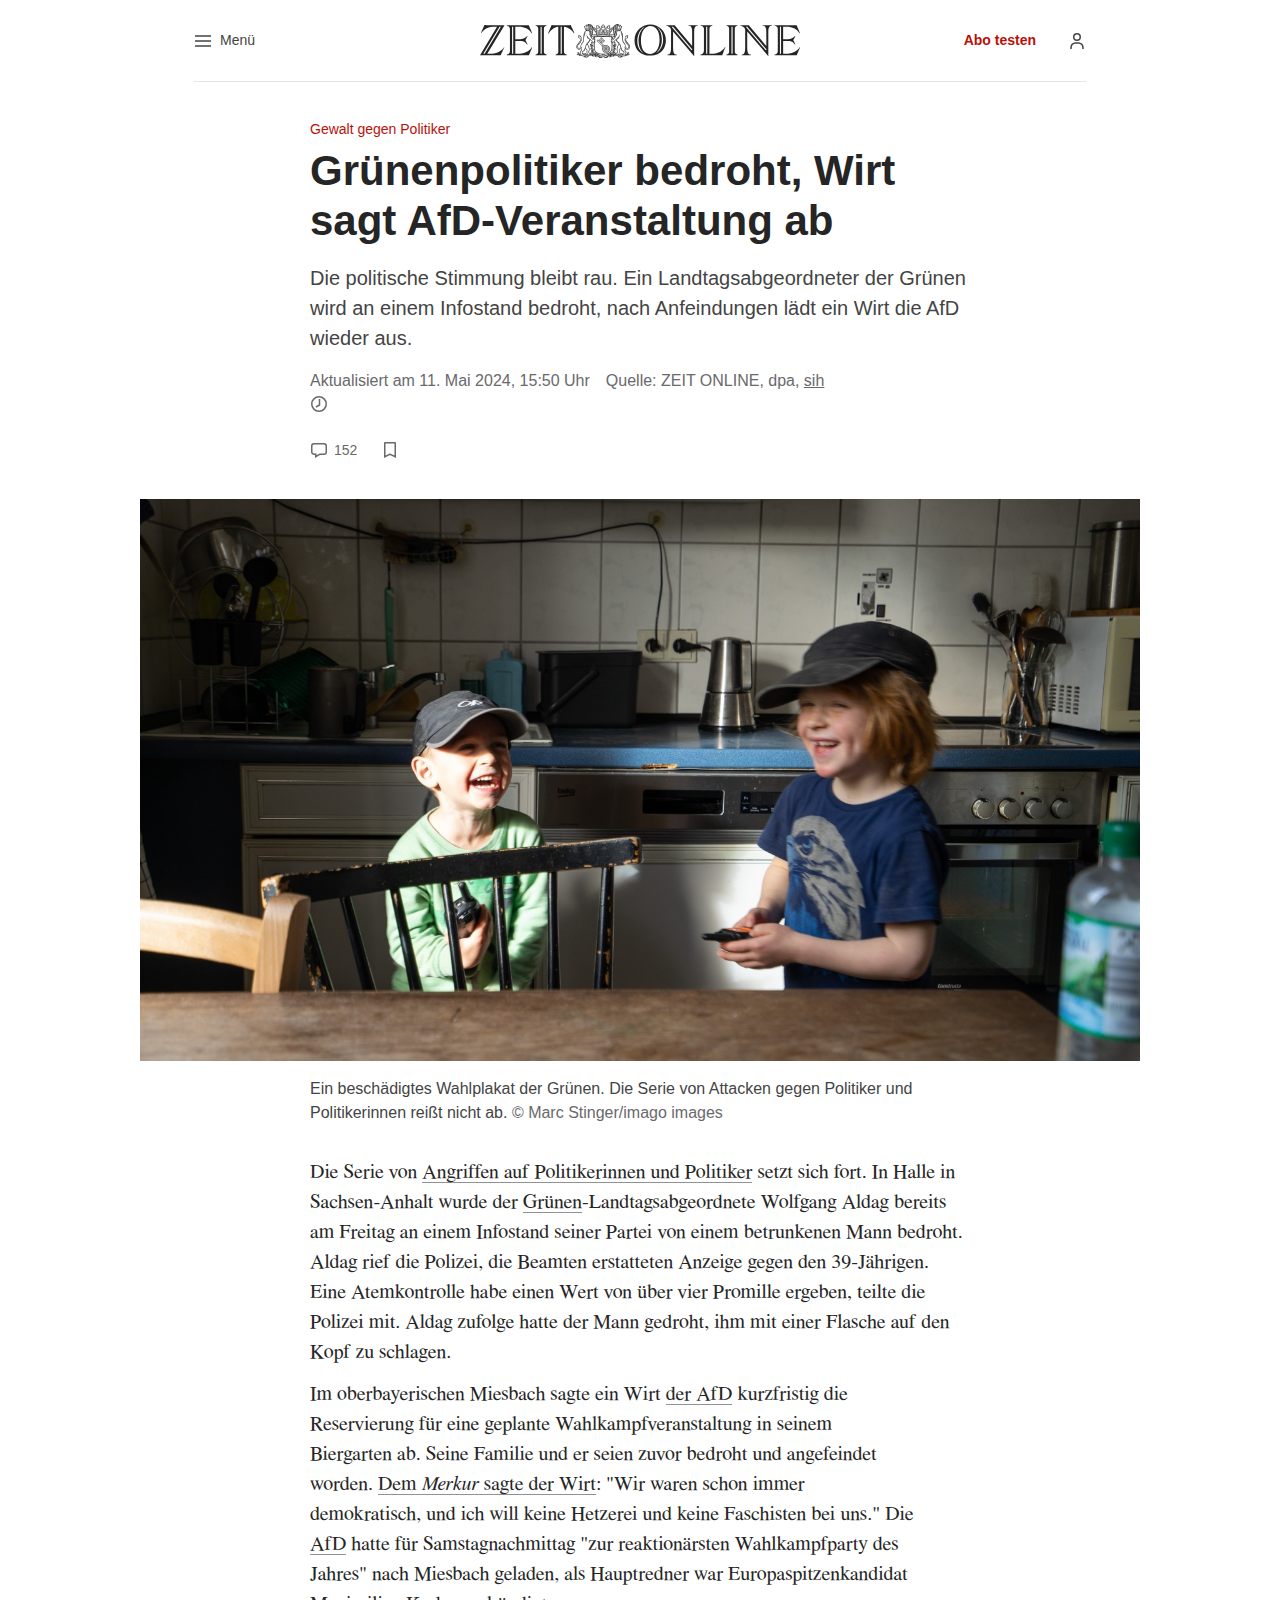
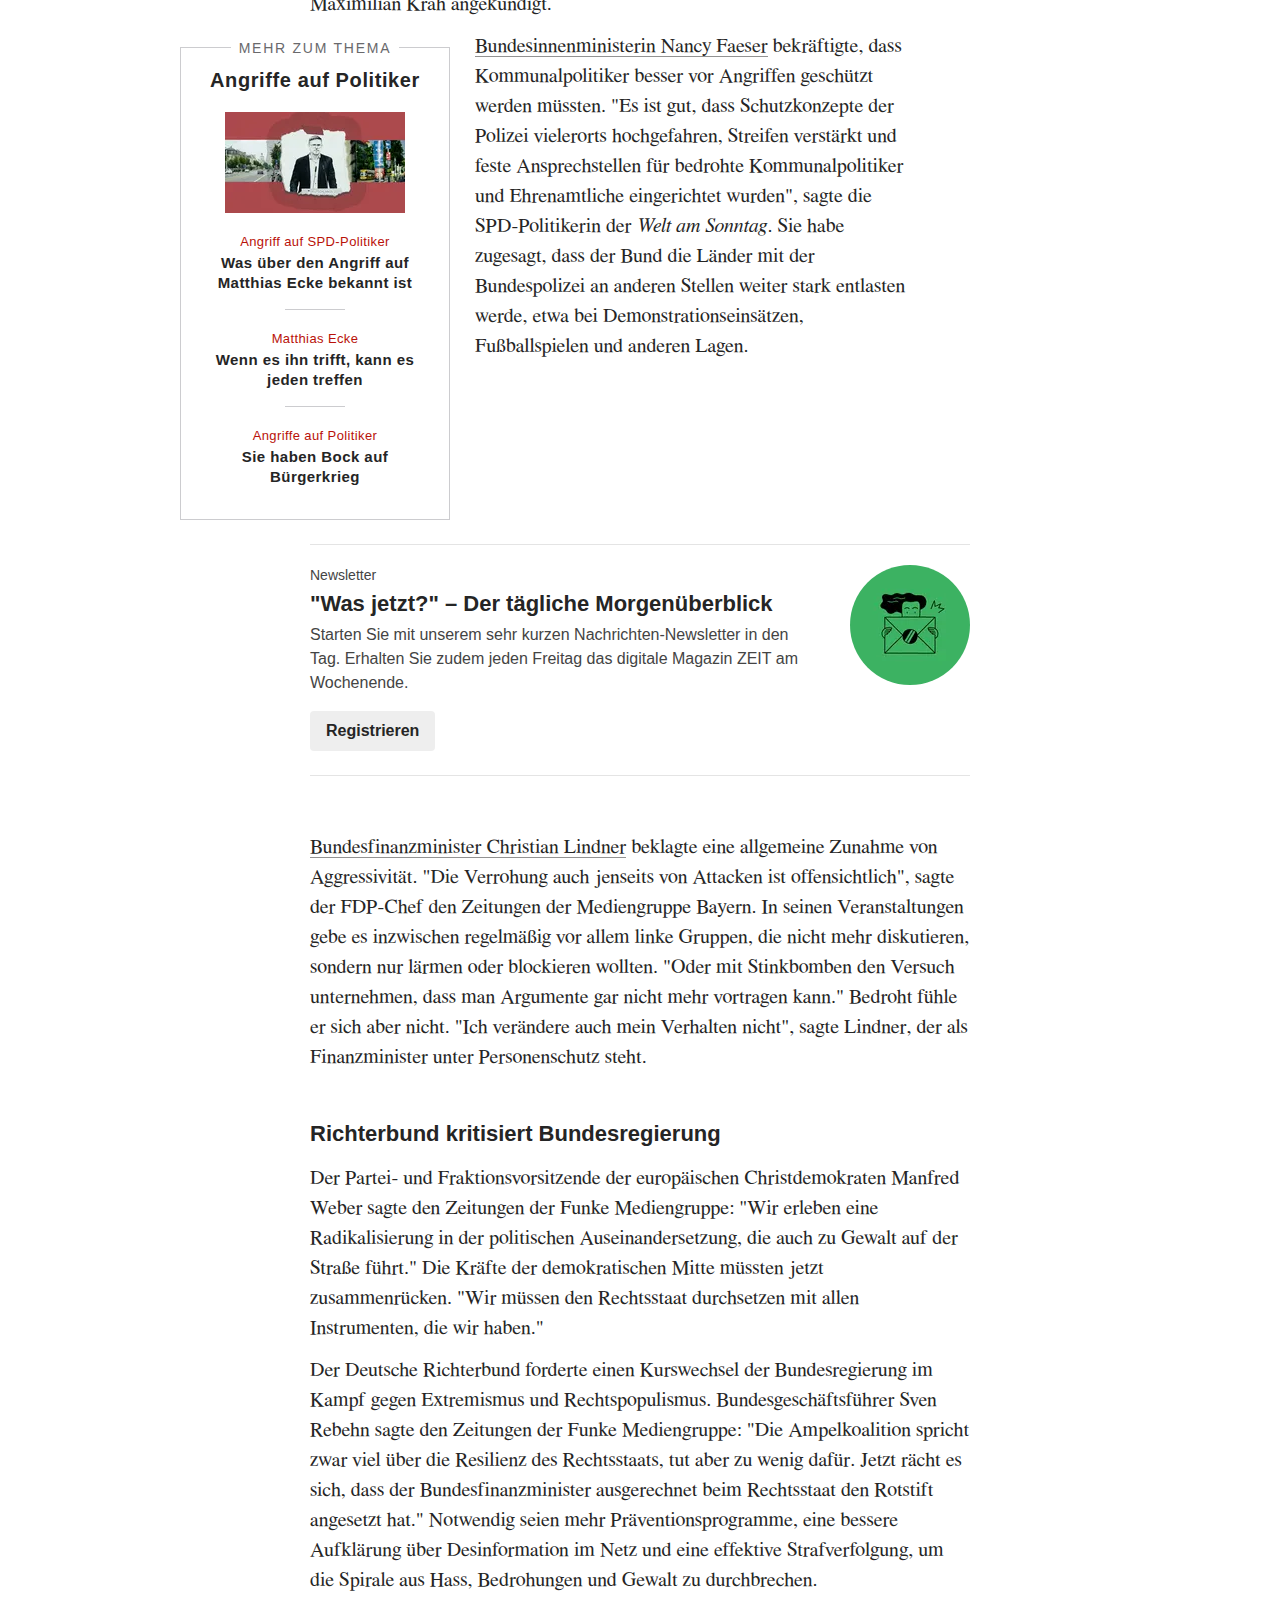
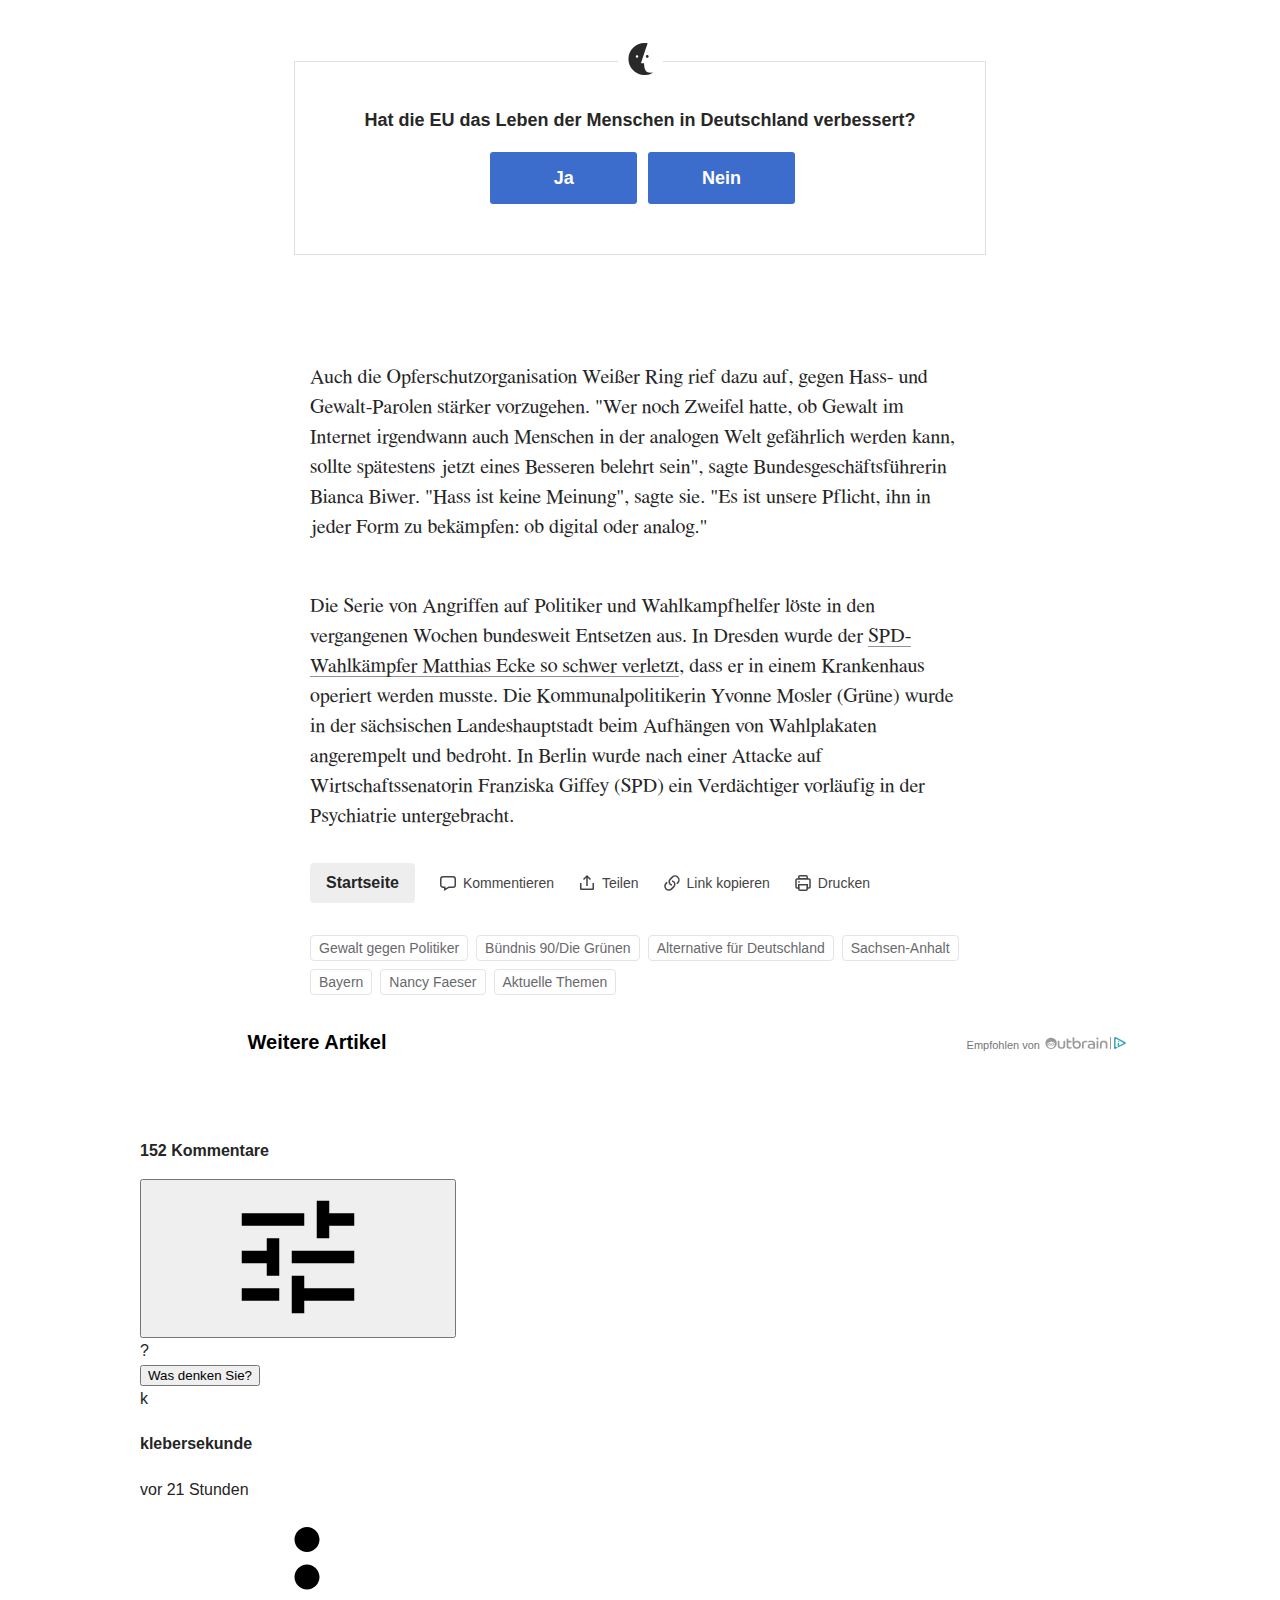
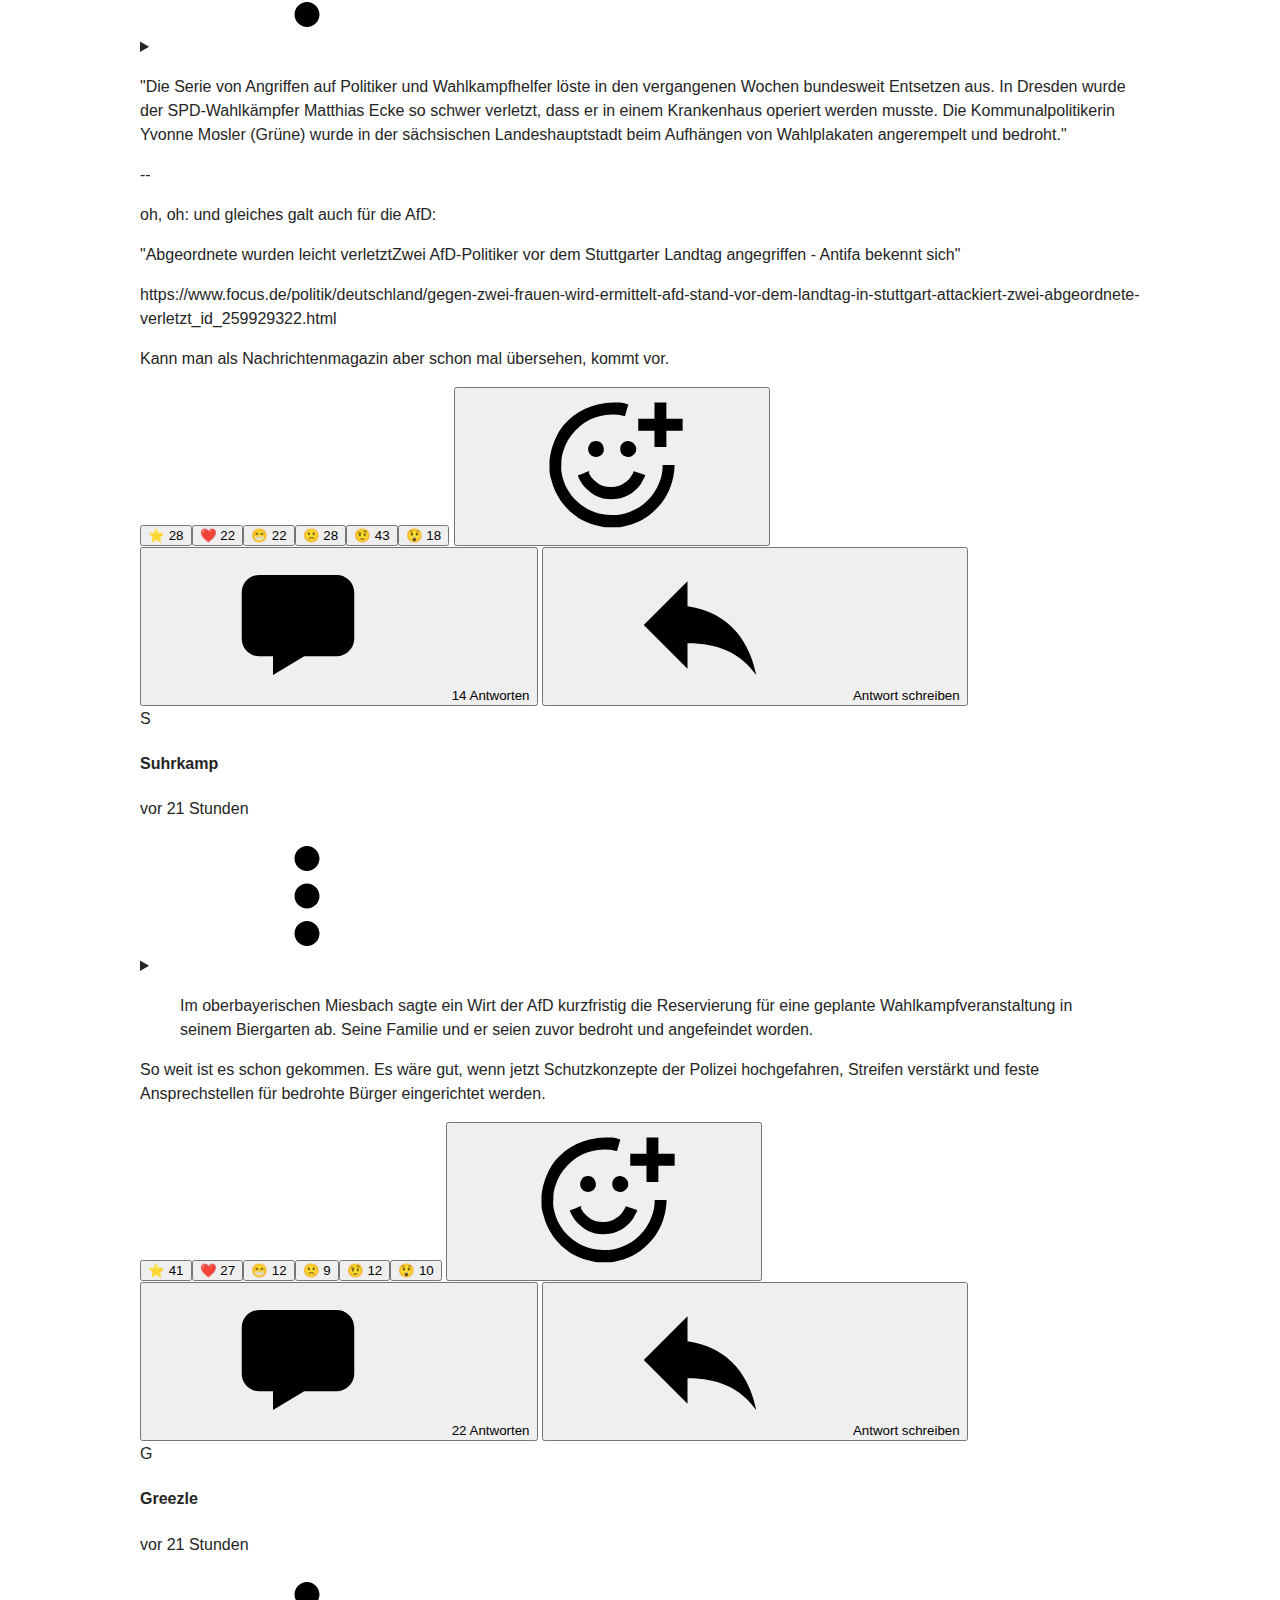
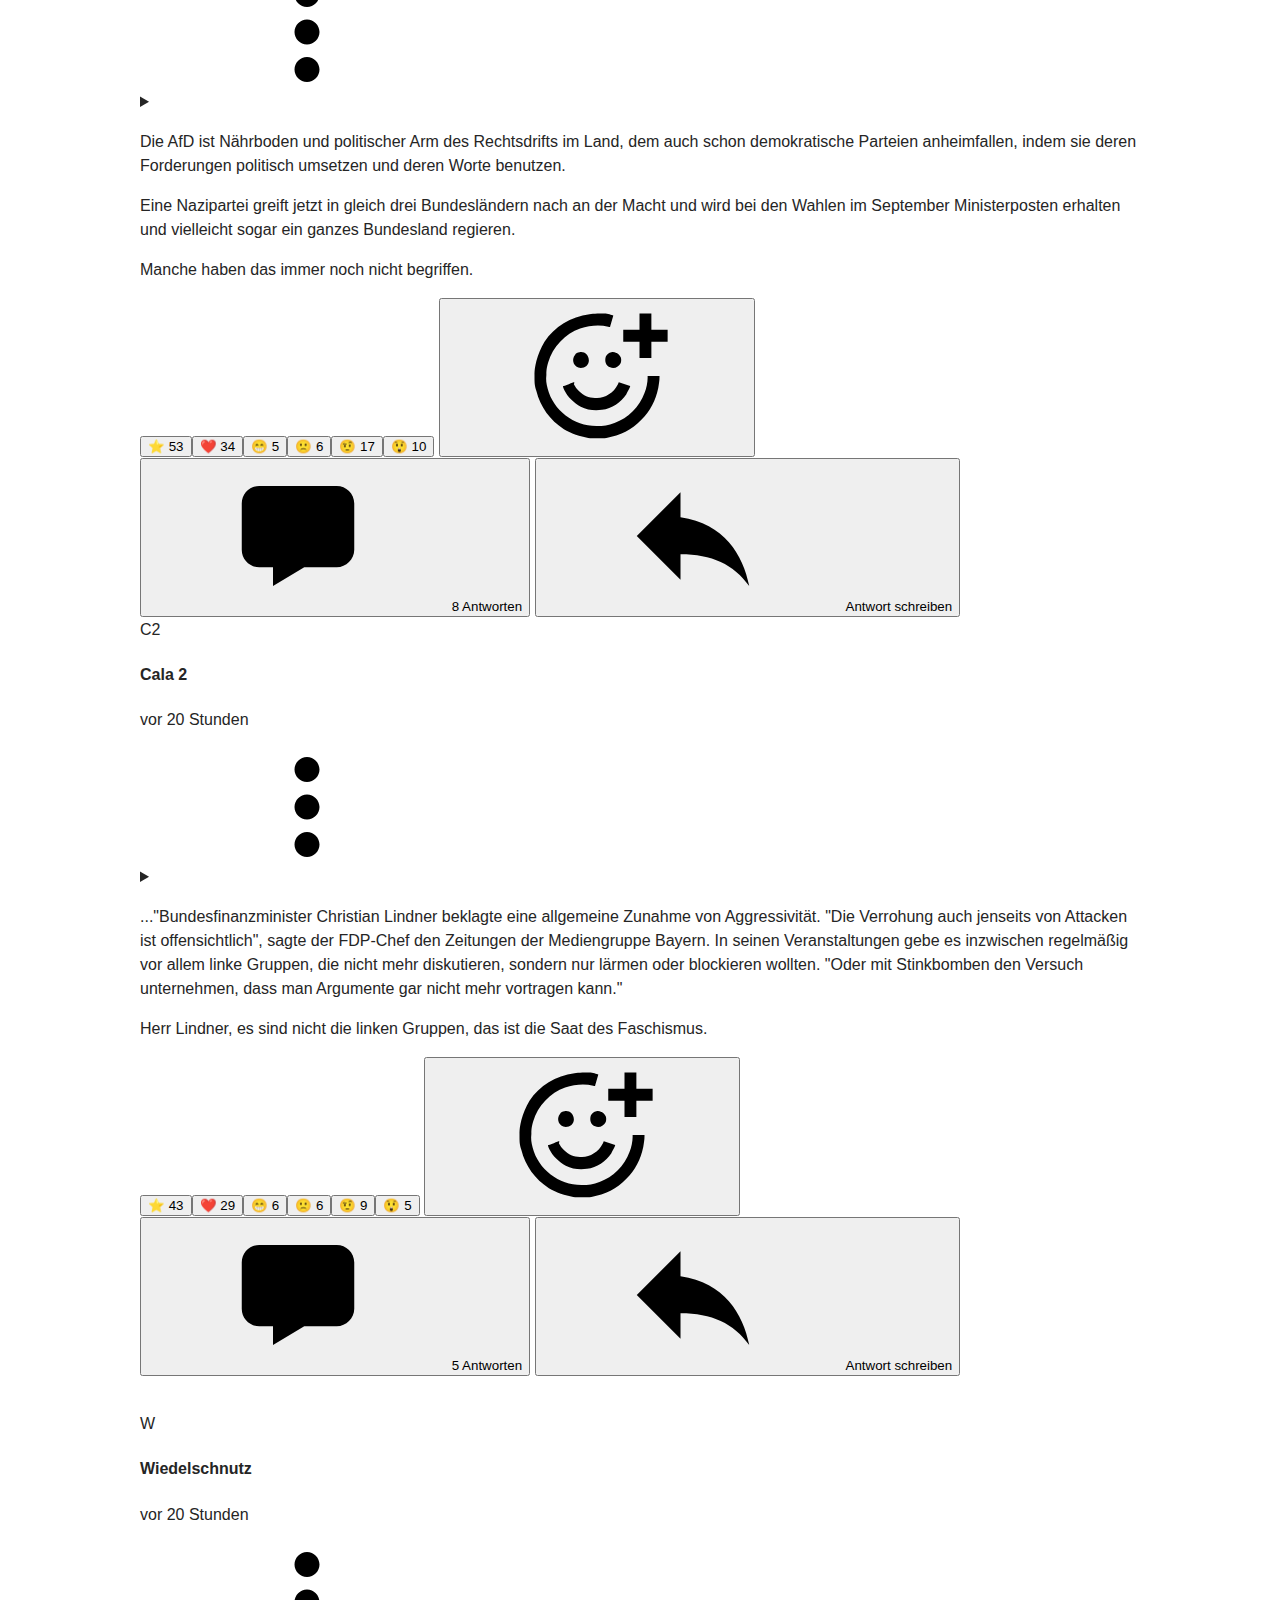
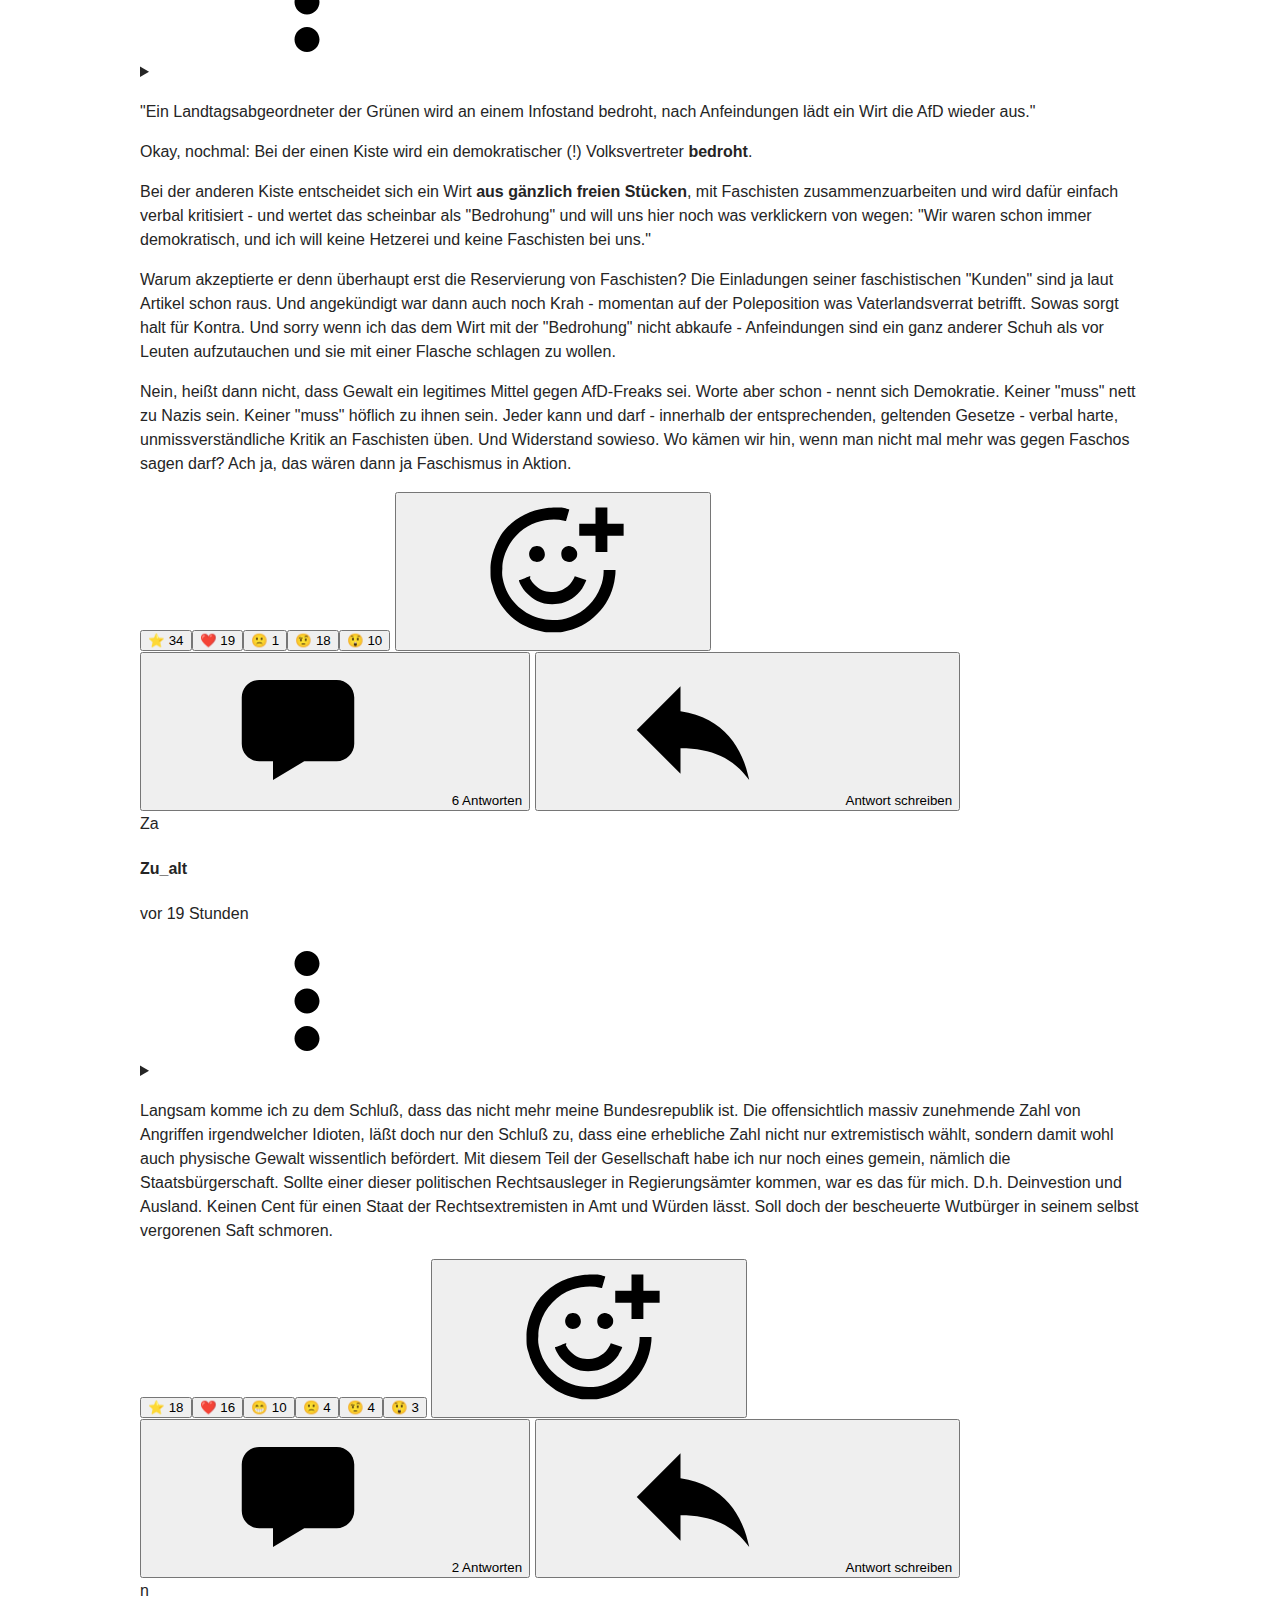
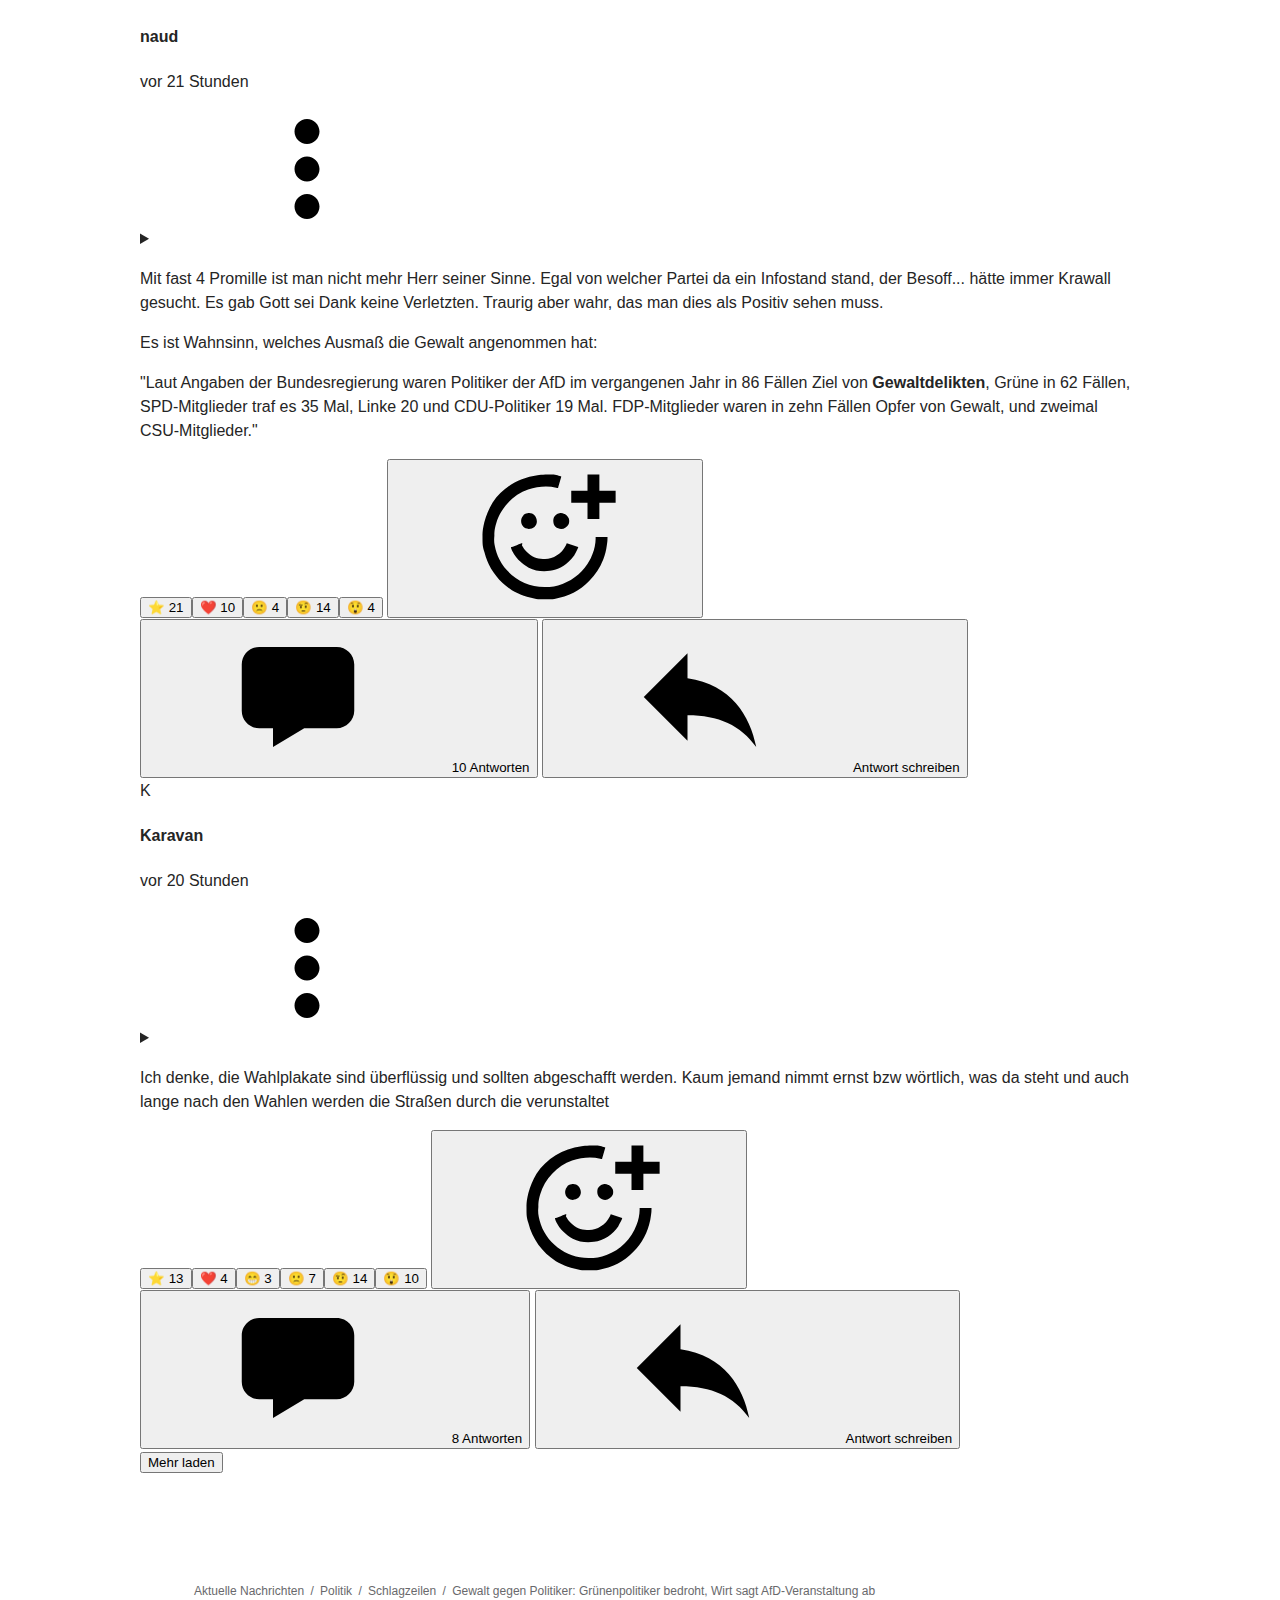
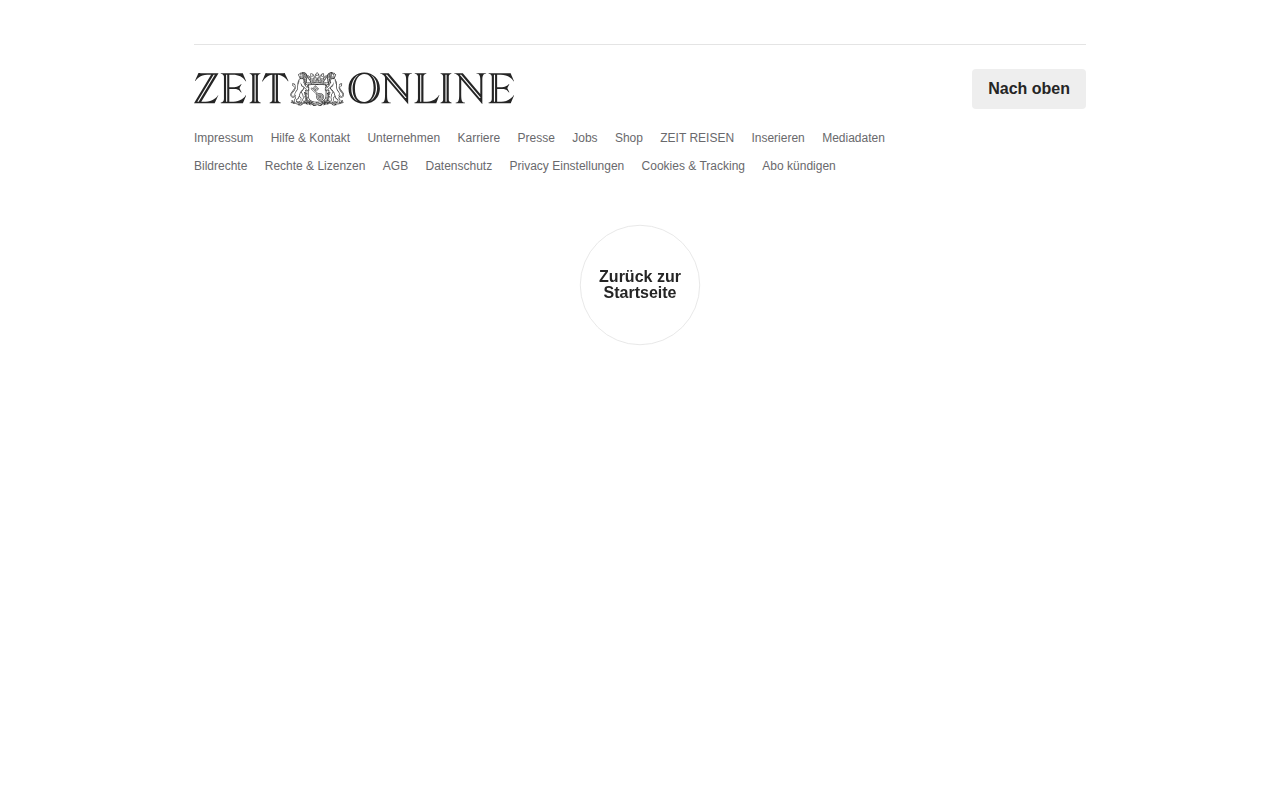
==== index.html @ f253220e "adjust to index.html" ====
<!DOCTYPE html>
<!-- saved from url=(0091)https://www.zeit.de/politik/deutschland/2024-05/angriffe-politiker-gewalt-gruene-afd-schutz -->
<html lang="de" class="js no-touchevents scroll-snap" data-rebrush-23="" style="scroll-padding-top: 82px;"><head><meta http-equiv="Content-Type" content="text/html; charset=UTF-8"><script async="">window._emq_iqd='e0';</script><script async="">window.ada_publisher = "ada_publisher=IQD";</script><script async="">_EQPService.Cookie.setCookie('adp_segs', 'e0', 3);</script><script async="">_EQPService.Cookie.setCookie('emqsegs', 'e0', 3);</script><script src="./Gewalt gegen Politiker_ Grünenpolitiker bedroht, Wirt sagt AfD-Veranstaltung ab _ ZEIT ONLINE_files/data" async="" id="emqProfiling"></script><script src="./Gewalt gegen Politiker_ Grünenpolitiker bedroht, Wirt sagt AfD-Veranstaltung ab _ ZEIT ONLINE_files/p.min.js" async=""></script><script type="text/javascript" src="./Gewalt gegen Politiker_ Grünenpolitiker bedroht, Wirt sagt AfD-Veranstaltung ab _ ZEIT ONLINE_files/launch-53121db21c0c.min.js"></script><script src="./Gewalt gegen Politiker_ Grünenpolitiker bedroht, Wirt sagt AfD-Veranstaltung ab _ ZEIT ONLINE_files/4b52a064-c2c4-4641-b26b-82846d4744d7" async="async"></script><script async="async" src="./Gewalt gegen Politiker_ Grünenpolitiker bedroht, Wirt sagt AfD-Veranstaltung ab _ ZEIT ONLINE_files/adsm.macro.zeit.de.js"></script>
    
    <meta name="viewport" content="width=device-width, initial-scale=1, shrink-to-fit=no, viewport-fit=cover" id="viewport-meta">
    <title>Gewalt gegen Politiker: Grünenpolitiker bedroht, Wirt sagt AfD-Veranstaltung ab | ZEIT ONLINE</title>    
        <script type="text/javascript" async="" src="./Gewalt gegen Politiker_ Grünenpolitiker bedroht, Wirt sagt AfD-Veranstaltung ab _ ZEIT ONLINE_files/cx.js"></script><script async="" type="text/javascript" src="./Gewalt gegen Politiker_ Grünenpolitiker bedroht, Wirt sagt AfD-Veranstaltung ab _ ZEIT ONLINE_files/cx.cce.js"></script><script type="text/javascript" async="" src="./Gewalt gegen Politiker_ Grünenpolitiker bedroht, Wirt sagt AfD-Veranstaltung ab _ ZEIT ONLINE_files/tinypass.min.js"></script><script src="./Gewalt gegen Politiker_ Grünenpolitiker bedroht, Wirt sagt AfD-Veranstaltung ab _ ZEIT ONLINE_files/load" async=""></script><script src="./Gewalt gegen Politiker_ Grünenpolitiker bedroht, Wirt sagt AfD-Veranstaltung ab _ ZEIT ONLINE_files/outbrain.js" async=""></script><script src="./Gewalt gegen Politiker_ Grünenpolitiker bedroht, Wirt sagt AfD-Veranstaltung ab _ ZEIT ONLINE_files/6156f4770662411b5d525213.js" async=""></script><script src="./Gewalt gegen Politiker_ Grünenpolitiker bedroht, Wirt sagt AfD-Veranstaltung ab _ ZEIT ONLINE_files/bundle.js" async=""></script><script src="./Gewalt gegen Politiker_ Grünenpolitiker bedroht, Wirt sagt AfD-Veranstaltung ab _ ZEIT ONLINE_files/stub.js" async=""></script><script src="./Gewalt gegen Politiker_ Grünenpolitiker bedroht, Wirt sagt AfD-Veranstaltung ab _ ZEIT ONLINE_files/wrapperMessagingWithoutDetection.js" async=""></script><script async="" src="./Gewalt gegen Politiker_ Grünenpolitiker bedroht, Wirt sagt AfD-Veranstaltung ab _ ZEIT ONLINE_files/gtm.js"></script><script>if ( 'performance' in window ) { window.performance.mark('head-start'); }</script>
    
    <link rel="dns-prefetch" href="https://img.zeit.de/">
    <link rel="dns-prefetch" href="https://static.zeit.de/">
    <link rel="dns-prefetch" href="https://de.ioam.de/">
    <link rel="dns-prefetch" href="https://www.googletagmanager.com/">
    <link rel="dns-prefetch" href="https://experience-eu.piano.io/">
    <link rel="preconnect" href="https://img.zeit.de/">
    <link rel="preconnect" href="https://static.zeit.de/">
    <link rel="preconnect" href="https://audev.zeit.de/">
    <link rel="preconnect" href="https://experience-eu.piano.io/">
    
    <link rel="preload" media="(max-width: 360px)" as="image" imagesrcset="https://img.zeit.de/politik/deutschland/2024-05/die-gruenen-landtagsabgeordneter-wolfgang-aldag-halle-infostand-angriff-bild/wide__360x202__mobile, https://img.zeit.de/politik/deutschland/2024-05/die-gruenen-landtagsabgeordneter-wolfgang-aldag-halle-infostand-angriff-bild/wide__360x202__mobile__scale_2 2x">
<link rel="preload" media="(max-width: 393px)" as="image" imagesrcset="https://img.zeit.de/politik/deutschland/2024-05/die-gruenen-landtagsabgeordneter-wolfgang-aldag-halle-infostand-angriff-bild/wide__393x221__mobile, https://img.zeit.de/politik/deutschland/2024-05/die-gruenen-landtagsabgeordneter-wolfgang-aldag-halle-infostand-angriff-bild/wide__393x221__mobile__scale_2 2x">
<link rel="preload" media="(max-width: 420px)" as="image" imagesrcset="https://img.zeit.de/politik/deutschland/2024-05/die-gruenen-landtagsabgeordneter-wolfgang-aldag-halle-infostand-angriff-bild/wide__420x236__mobile, https://img.zeit.de/politik/deutschland/2024-05/die-gruenen-landtagsabgeordneter-wolfgang-aldag-halle-infostand-angriff-bild/wide__420x236__mobile__scale_2 2x">
<link rel="preload" media="(max-width: 480px)" as="image" imagesrcset="https://img.zeit.de/politik/deutschland/2024-05/die-gruenen-landtagsabgeordneter-wolfgang-aldag-halle-infostand-angriff-bild/wide__480x270__mobile, https://img.zeit.de/politik/deutschland/2024-05/die-gruenen-landtagsabgeordneter-wolfgang-aldag-halle-infostand-angriff-bild/wide__480x270__mobile__scale_2 2x">
<link rel="preload" media="(max-width: 660px)" as="image" imagesrcset="https://img.zeit.de/politik/deutschland/2024-05/die-gruenen-landtagsabgeordneter-wolfgang-aldag-halle-infostand-angriff-bild/wide__660x371__mobile, https://img.zeit.de/politik/deutschland/2024-05/die-gruenen-landtagsabgeordneter-wolfgang-aldag-halle-infostand-angriff-bild/wide__660x371__mobile__scale_2 2x">
<link rel="preload" media="(max-width: 767px)" as="image" imagesrcset="https://img.zeit.de/politik/deutschland/2024-05/die-gruenen-landtagsabgeordneter-wolfgang-aldag-halle-infostand-angriff-bild/wide__767x431__mobile, https://img.zeit.de/politik/deutschland/2024-05/die-gruenen-landtagsabgeordneter-wolfgang-aldag-halle-infostand-angriff-bild/wide__767x431__mobile__scale_2 2x">
<link rel="preload" media="(max-width: 820px)" as="image" imagesrcset="https://img.zeit.de/politik/deutschland/2024-05/die-gruenen-landtagsabgeordneter-wolfgang-aldag-halle-infostand-angriff-bild/wide__820x461__desktop, https://img.zeit.de/politik/deutschland/2024-05/die-gruenen-landtagsabgeordneter-wolfgang-aldag-halle-infostand-angriff-bild/wide__820x461__desktop__scale_2 2x">
<link rel="preload" media="(max-width: 900px)" as="image" imagesrcset="https://img.zeit.de/politik/deutschland/2024-05/die-gruenen-landtagsabgeordneter-wolfgang-aldag-halle-infostand-angriff-bild/wide__900x506__desktop, https://img.zeit.de/politik/deutschland/2024-05/die-gruenen-landtagsabgeordneter-wolfgang-aldag-halle-infostand-angriff-bild/wide__900x506__desktop__scale_2 2x">
<link rel="preload" media="(min-width: 900px)" as="image" imagesrcset="https://img.zeit.de/politik/deutschland/2024-05/die-gruenen-landtagsabgeordneter-wolfgang-aldag-halle-infostand-angriff-bild/wide__1000x562__desktop, https://img.zeit.de/politik/deutschland/2024-05/die-gruenen-landtagsabgeordneter-wolfgang-aldag-halle-infostand-angriff-bild/wide__1000x562__desktop__scale_2 2x">

    <link rel="preload" href="./Gewalt gegen Politiker_ Grünenpolitiker bedroht, Wirt sagt AfD-Veranstaltung ab _ ZEIT ONLINE_files/load" as="script">
        <link rel="modulepreload" href="https://www.zeit.de/+/wally/gate.js">
        <link rel="preload" href="https://static.zeit.de/p/zeit.web/fonts/tabletgothic/TabletGothic-Regular-2024.woff2" as="font" type="font/woff2" crossorigin="">
    <link rel="preload" href="https://static.zeit.de/p/zeit.web/fonts/tabletgothic/TabletGothic-Bold-2024.woff2" as="font" type="font/woff2" crossorigin="">
    <link rel="preload" href="https://static.zeit.de/p/zeit.web/fonts/franziska/FranziskaWebPro.woff" as="font" type="font/woff" crossorigin="">
    <link rel="stylesheet" href="./Gewalt gegen Politiker_ Grünenpolitiker bedroht, Wirt sagt AfD-Veranstaltung ab _ ZEIT ONLINE_files/normalize.b9eab7af6a39b9cf8a6d40fdc727387a.css">
    <link rel="stylesheet" href="./Gewalt gegen Politiker_ Grünenpolitiker bedroht, Wirt sagt AfD-Veranstaltung ab _ ZEIT ONLINE_files/base.f1a6c5586b169c949e0fe759fe04c4c3.css">
    <link rel="stylesheet" href="./Gewalt gegen Politiker_ Grünenpolitiker bedroht, Wirt sagt AfD-Veranstaltung ab _ ZEIT ONLINE_files/navigation.e3e55f17f9d320fe0b9c9cfce8e0c37f.css">
    <link rel="stylesheet" href="./Gewalt gegen Politiker_ Grünenpolitiker bedroht, Wirt sagt AfD-Veranstaltung ab _ ZEIT ONLINE_files/footer.8f5fad2486637d7f3c53e9dfe5b33fc4.css" media="all" onload="this.media=&#39;all&#39;">
    <noscript><link rel="stylesheet" href="https://static.zeit.de/p/zeit.web/css/web.core/standalone/footer.8f5fad2486637d7f3c53e9dfe5b33fc4.css"></noscript>
    <link rel="stylesheet" href="./Gewalt gegen Politiker_ Grünenpolitiker bedroht, Wirt sagt AfD-Veranstaltung ab _ ZEIT ONLINE_files/breadcrumbs.fb96d8f2050b97507c59f41764281c6b.css" media="all" onload="this.media=&#39;all&#39;">
    <noscript><link rel="stylesheet" href="https://static.zeit.de/p/zeit.web/css/web.core/standalone/breadcrumbs.fb96d8f2050b97507c59f41764281c6b.css"></noscript><link rel="stylesheet" href="./Gewalt gegen Politiker_ Grünenpolitiker bedroht, Wirt sagt AfD-Veranstaltung ab _ ZEIT ONLINE_files/footerbar.css" media="all" onload="this.media=&#39;all&#39;">
    
    <link rel="stylesheet" href="./Gewalt gegen Politiker_ Grünenpolitiker bedroht, Wirt sagt AfD-Veranstaltung ab _ ZEIT ONLINE_files/content.3f05a8c59c9751783df2b11318d32f0a.css">
    <link rel="stylesheet" href="./Gewalt gegen Politiker_ Grünenpolitiker bedroht, Wirt sagt AfD-Veranstaltung ab _ ZEIT ONLINE_files/comments.css" media="all" onload="this.media=&#39;all&#39;">
    <link rel="stylesheet" href="./Gewalt gegen Politiker_ Grünenpolitiker bedroht, Wirt sagt AfD-Veranstaltung ab _ ZEIT ONLINE_files/gate.css" media="all" onload="this.media=&#39;all&#39;">
    
    <link rel="stylesheet" href="./Gewalt gegen Politiker_ Grünenpolitiker bedroht, Wirt sagt AfD-Veranstaltung ab _ ZEIT ONLINE_files/article.ef89e4971080b86b5342e9d159d2dd6a.css">
    <link rel="stylesheet" href="./Gewalt gegen Politiker_ Grünenpolitiker bedroht, Wirt sagt AfD-Veranstaltung ab _ ZEIT ONLINE_files/print.ae8e498f3ebe2e8fbcde60db9fbe9087.css" media="print">
        
    <script id="zonConfig" type="application/json">
        {
            "assetHost": "https://static.zeit.de/p/zeit.web",
            "publicPath": "https://static.zeit.de/p/zeit.web/js/",
            "jsconfHost": "https://static.zeit.de/static/js",
            "cookieFallbackDomain": "zeit.de",
            "profileURL": "https://profile.zeit.de",
            "videoPlayers": {
                "cp": {
                    "withAds": "65fa926a-0fe0-4031-8cbf-9db35cecf64a",
                    "withoutAds": "r1xb937iwZ"
                },
                "article": {
                    "withAds": "c09a3b98-8829-47a5-b93b-c3cca8a4b5e9",
                    "withoutAds": "NykzeyfYg"
                }
            },
            "actualHost": "https://www.zeit.de",
            "toggles": {
                "rebrush_2023": true,
                "abtesting": true,
                "abtesting_progressbar": false,
                "adblocker_user_analytics": true,
                "autoplay_carousel_detects_swipes": true,
                "autoplay_headed_zwe_area": true,
                "block_embeds": true,
                "bookmark_list": true,
                "bookmark_list_coachmark": false,
                "bookmark_list_use_zappi": true,
                "bookmark_maintenance": false,
                "brightcove_chapter_marks": true,
                "comments_feedback_banner": false,
                "comments_ads_use_postmessage": true,
                "https": false,
                "navigation_sticky": true,
                "navigation_sticky_mobile": true,
                "rebrush_gallery_slider": false,
                "recipe_autocomplete": true,
                "speedcurve_measure_images_time": true,
                "visibility_tracking": true,
                "youtube_embed_on_cp_behind_facade": true,
                "zwe_hijack_images_swiping": true,
                "comments_per_user": true
                },
            "settings": {
                "autoplay_carousel_item_duration": "",
                "autoplay_carousel_animation_duration": "",
                "bookmark_fetch_api_url": "",
                "bookmark_coachmark_viewlimit": 3,
                "consent_cookie_name": "zonconsent",
                "consent_cookie_expire_days": 90,
                "everIdCookieName": "",
                "consent_fallbackcookie_expire_days": 7.0,
                "footerbar_audio_abo": "footer_bar_interstitial_USA",
                "footerbar_audio_registration": "footer_bar_interstitial_USA",
                "hp_overlay_active": false,
                "hp_overlay_interval": 79,
                "newsletter_signup_url": "https://newsletter.zeit.de/",
                "registration_newsletter_id": "was-jetzt",
                "sourcepoint_authId_expire_days": "30",
                "sourcepoint_authId_version": "001",
                "sourcepoint_max_timeout": 5000,
                "sourcepoint_nocookies_message": "Um zeit.de nutzen zu k\u00f6nnen, m\u00fcssen Cookies in Ihrem Browser aktiviert sein.",
                "sourcepoint_privacy_manager_id": "888566",
                "sourcepoint_pur_privacy_manager_id": "888564",
                "sourcepoint_purpose_social_embed": "650061cbc47a59059cc4387c",
                "sso_cookie": "zeit_sso_201501",
                "sso_session_cookie": "zeit_sso_session_201501",
                "tickaroo_liveblog_limit": 15,
                "zwe_scrolljacking_intersection_threshold": 0.9,
                "zwe_scrolljacking_delay": 1000,
                "zwe_swipejacking_distance_threshold": 40,
                "sso_url": "https://meine.zeit.de"
                },
            "view": {
                "advertising_enabled": true,
                "banner_channel": "politik/deutschland/article",
                "genre": "nachricht",
                "is_pure_page": false,
                "product_id": "ZEDE",
                "ressort": "politik",
                "sub_ressort": "deutschland",
                "type": "article"
                },
            "isFramebuilder": false,
            "tabletMinWidth": 768,
            "desktopMinWidth": 1000,
            "sideAdMinWidth": 998,
            "noliquidMaxWidth": 1024
        }
    </script>
    
    <script>
        (function() {
            var cache = null;
            function getConfig() {
                if (cache === null){
                    cache = JSON.parse(document.getElementById('zonConfig').textContent);
                }
                return cache;
            }
    
            window.Zeit = {
                assetHost: getConfig().assetHost,
                publicPath: getConfig().publicPath,
                jsconfHost: getConfig().jsconfHost,
                cookieFallbackDomain: getConfig().cookieFallbackDomain,
                profileURL: getConfig().profileURL,
                videoPlayers: getConfig().videoPlayers,
                actualHost: getConfig().actualHost,
                isFramebuilder: getConfig().isFramebuilder,
                tabletMinWidth: getConfig().tabletMinWidth,
                desktopMinWidth: getConfig().desktopMinWidth,
                sideAdMinWidth: getConfig().sideAdMinWidth,
                noliquidMaxWidth: getConfig().noliquidMaxWidth,
                callMeLater: [],
                readyWhenYouAre: function( callback ) {
                    return function() {
                        Zeit.callMeLater.push([ callback, arguments ]);
                    };
                },
                device: {
                    hasSlowConnection: (function() {
                        if ( 'connection' in navigator ) {
                            if ( navigator.connection.type == 'cellular' ) {
                                return true;
                            }
    
                            if ( parseInt( navigator.connection.effectiveType, 10 ) < 4 ) {
                                return true;
                            }
                        }
    
                        return false;
                    })(),
                    hasDataSaverEnabled: (function () {
                        if ('connection' in navigator) {
                            return navigator.connection.saveData;
                        }
                        return false;
                    })()
                },
                isWrapped: false,
                isMobileApp: false,
                wrapped: (function() {
                    var matches = /\bZONApp(\S+)/.exec(navigator.userAgent),
                        v = {},
                        c = 'ios',
                        ivw = 'appzeion';
    
                    if ( matches ) {
                        var parts = matches[0].split('/');
                        var versions = parts.pop().split('.');
                        var platform = parts.pop();
                        v = {
                            major: versions.shift(),
                            minor: versions.shift(),
                            patch: versions.shift()
                        }
    
                        if ( platform === 'Huawei' ) {
                            c = 'android_huawei';
                            ivw = 'aadzeion_huawei';
                        } else if ( platform === 'Android' ) {
                            c = 'android';
                            ivw = 'aadzeion';
                        }
                    }
    
                    return {
                        version: v,
                        client: c,
                        ivwclient: ivw
                    };
                })(),
                getClientWidth: function() {
                    return Math.max( document.documentElement.clientWidth || 0, window.innerWidth || 0 );
                },
                isMobileView: function() {
                    if ('matchMedia' in window) {
                        var mq = '(min-width: ' + this.tabletMinWidth + 'px)';
                        return !window.matchMedia(mq).matches;
                    }
    
                    return this.getClientWidth() < this.tabletMinWidth;
                },
                showMobileAds: function() {
                    return this.isMobileApp || this.isMobileView()
                },
                getSiteParam: function() {
                    if ( this.isMobileApp ) {
                        return 'mobile.app.' + this.wrapped.client;
                    } else if ( this.isMobileView() ) {
                        return 'mobile.site';
                    }
                    return 'desktop.site';
                },
                dispatchEvent: function ( name, element, data ) {
                    element = typeof element !== 'undefined' && element !== null ? element : document.body;
                    data = data || null;
                    if ( typeof window.CustomEvent === 'function' ) {
                        var event = new CustomEvent( name, { bubbles: true, cancelable: true, detail: data } );
                    } else {
                        var event = document.createEvent( 'CustomEvent' );
                        event.initCustomEvent( name, true, true, data );
                    }
                    element.dispatchEvent( event );
                },
                loadJS: function( src, callback, ordered, error_callback ) {
                    // inspired by loadJS from Filament Group
                    var target = document.querySelector( 'script' ),
                        script = document.createElement( 'script' );
    
                    script.src = src;
                    script.async = !ordered;
    
                    if ( typeof callback === 'function' ) {
                        script.onload = callback;
                    }
                    if ( typeof error_callback === 'function' ) {
                        script.onerror = error_callback;
                    }
    
                    target.parentNode.insertBefore( script, target );
                },
                viewport: {
                    meta: document.getElementById('viewport-meta'),
                    standard: document.getElementById('viewport-meta').getAttribute('content'),
                    portrait: 'width=1000',
                    set: function( key ) {
                        this.meta.setAttribute( 'content', this[ key ] );
                    }
                },
                breakpoint: {
                    get: function () {
                        try {
                            return window.getComputedStyle( document.body, ':before' ).getPropertyValue( 'content' ).replace( /\W/g, '' ) || 'desktop'; // replace " and ' at last
                        } catch( e ) {
                            return 'desktop';
                        }
                    },
                    getTrackingBreakpoint: function() {
                        var point = this.get();
                        return point === 'desktop' ? 'stationaer' : point;
                    }
                },
                queue: [],
                require: function() {
                    this.queue.push( arguments );
                },
                setFontSize: function( size, updateStorage ) {
                    size = parseInt( size, 10 );
                    try {
                        if ( size >= 50 && size <= 200 && window.localStorage ) {
                            document.documentElement.style.fontSize = size + '%';
                            if ( size === 100 ) {
                                window.localStorage.removeItem( 'fontsize' );
                            } else if ( updateStorage !== false ) {
                                window.localStorage.setItem( 'fontsize', size );
                            }
                            return size;
                        }
                    } catch ( e ) {}
                },
                getFontSize: function() {
                    try {
                        if ( window.localStorage ) {
                            var size = window.localStorage.getItem( 'fontsize' );
                            if ( size >= 50 && size !== 100 && size <= 200 ) {
                                return size;
                            }
                        }
                    } catch ( e ) {}
                },
                cookieCreate: function( name, value, days, domain, secure, samesite ) {
                    var expires = '',
                        cookietext = '';
    
                    domain = domain ? domain : this.cookieFallbackDomain;
    
                    if ( days ) {
                        var date = new Date();
                        date.setTime( date.getTime() + ( days * 24 * 60 * 60 * 1000 ) );
                        expires = '; expires=' + date.toUTCString();
                    }
    
                    cookietext = name + '=' + value + expires + '; path=/; domain=' + domain;
    
                    if (typeof samesite === 'string') {
                        cookietext += ';samesite=' + samesite;
                    }
    
                    if ( secure ) {
                        cookietext += ';secure';
                    }
    
                    document.cookie = cookietext;
                },
                cookieRead: function( name ) {
                    return ( document.cookie.match( '(?:^|;) ?' + name + '\\s*=\\s*([^;]*)' ) || 0 )[ 1 ];
                },
                localStorageIsSupported: function()
                    {try{return localStorage.setItem("zontest","zontest"),localStorage.removeItem("test"),!0}catch(t){return!1}
                },
                abtest: { webtrekkId: [] },
                simpleHash: function (s) {
                    if (!Math.imul) return 0;
                    for ( var i = 0, h = 0xdeadbeef; i < s.length; i++ ) {
                        h = Math.imul( h ^ s.charCodeAt(i), 2654435761);
                    }
                    return ( h ^ h >>> 16 ) >>> 0;
                },
                calculateVariantFromId: function( choices, salt ) {
                    var stableUserId = this.user.ssoid || this.cookieRead( 'creid' ) || window.navigator.userAgent;
                    var hashString = salt + stableUserId;
                    var index = this.simpleHash( hashString ) % ( choices.length );
                    return choices[ index ];
                },
                user: {}
            };
    
            function getUser() {
                return {"adFree":false,"hasAbo":false,"ssoid":null,"state":null};
            }
    
            window.Zeit.user = getUser() || {};
    
            window.Zeit.user.paywall = null;
            if ( window.Zeit.user && window.Zeit.user.state ) {
                if ( window.Zeit.user.hasAbo ) {
                    window.Zeit.user.iqd_usergroup = 'iqdpremium';
                } else if ( window.Zeit.user.ssoid ) {
                    window.Zeit.user.iqd_usergroup = 'iqdpremium_registered';
                }
            }
            window.Zeit.view = getConfig().view;
            window.Zeit.view.get = function( key ) {
                return window.Zeit.view[key] || '';
            };
    
            window.Zeit.toggles = getConfig().toggles;
            window.Zeit.toggles.get = function( key ) {
                return window.Zeit.toggles[key] || false;
            }
    
            window.Zeit.settings = getConfig().settings;
            window.Zeit.settings.get = function( key, preset ) {
                return window.Zeit.settings[key] || preset;
            };
    
            window.Zeit.freebie = window.Zeit.cookieRead('freebie');
    
            if ( window.Zeit.freebie ) {
                document.documentElement.classList.add('freebie');
            }
    
            var storedFontSize = window.Zeit.getFontSize();
            if ( storedFontSize ) {
                window.Zeit.setFontSize( storedFontSize, false );
            }
        })();
    </script>
                <script>
        window.dataLayer = window.dataLayer || [];
    </script>

        <script>
            (function () {
                function getColorScheme() {
                    var storedScheme = window.localStorage && window.localStorage.getItem( 'color-scheme' );
                    if ( storedScheme === 'light' || storedScheme === 'dark' ) {
                        return storedScheme;
                    }
                    if ( window.matchMedia && window.matchMedia( '(prefers-color-scheme: dark)' ).matches ) {
                        return 'dark';
                    }
                    return 'light';
                }

                function format_gtm_date(dateString) {
                    try {
                        var date = new Date(dateString);
                        return date.toISOString().replace('Z', '+00:00');
                    } catch (e) {
                        return '';
                    }
                }

                window.dataLayer = window.dataLayer || [];

                var langs = window.navigator.languages || [window.navigator.language];
                langs = langs.concat(); // clone for use of shift()

                var data = {
                    domain: document.location.hostname,
                    language1: langs.shift() || '',
                    language2: langs.shift() || '',
                    page: {"page_category": "article", "ivw_code": "politik/deutschland/bild-text", "breakpoint": "stationaer", "push": "", "paywall": "open"},
                    content: {"id": "69f974b3-6ced-4aa1-a7bf-e3a0227b8830", "owner": "redaktion", "content_type": "article.article.nachricht", "ressort": "politik", "sub_ressort": "deutschland", "product_id": "zede", "cluster": "", "publishing_date": "2024-05-11T15:25:41+02:00", "last_updated": "2024-05-11T15:50:08+02:00", "authors": "simon hurtz", "pages": "1/1", "keywords": "politik;gewalt gegen politiker;gewalt gegen politiker;b\u00fcndnis 90/die gr\u00fcnen;alternative f\u00fcr deutschland;sachsen-anhalt;bayern;nancy faeser", "length": 6249, "access": "dynamic", "publisher_assets": "", "channels": "politik;deutschland"},
                    user: {
                        is_loggedin: 'nicht angemeldet',
                        iqd_usergroup: 'undefined',
                    },
                    advertising: {"banner_channel": "politik/deutschland/article", "enabled": "yes", "version": "desktop.site"},
                    };

                data.page.page_name = document.title;
                data.page.path = window.location.pathname;
                data.page.breakpoint = window.Zeit.breakpoint.getTrackingBreakpoint();
                data.user.color_scheme = getColorScheme();
                data.advertising.version = window.Zeit.getSiteParam();

                data.content.publishing_date = format_gtm_date(data.content.publishing_date);
                data.content.last_updated = format_gtm_date(data.content.last_updated);

                if ( window.Zeit.freebie ) {
                    data.page.freebie = window.Zeit.freebie;
                }

                if ( window.Zeit.user ) {
                    if ( window.Zeit.user.iqd_usergroup ) {
                        data.user.iqd_usergroup = window.Zeit.user.iqd_usergroup;
                    }
                    if ( window.Zeit.user.ssoid !== null ) {
                        data.user.id = window.Zeit.user.ssoid
                    }
                    if ( window.Zeit.user.state === 'active' ) {
                        data.user.is_loggedin = 'angemeldet';
                    }
                    if ( window.Zeit.user.adFree ) {
                        data.user.is_pur = 'true';
                        data.user.subscription_type = 'pur_abonnent';
                    }
                    if ( window.Zeit.user.hasAbo ) {
                        data.user.subscription_type = 'digital_abonnent';
                    }
                    if ( window.Zeit.user.hasAbo || window.Zeit.user.adFree ) {
                        data.user.has_subscription = 'true';
                    }
                }

                window.dataLayer.push(data);

            })();


                        
        </script>    
    <!-- Google Tag Manager -->
    <script>
    (function(w,d,s,l,i){
        w[l]=w[l]||[];w[l].push({'gtm.start':new Date().getTime(),event:'gtm.js'});
        var f=d.getElementsByTagName(s)[0],j=d.createElement(s),dl=l!='dataLayer'?'&l='+l:'';
        j.async=true;j.src='https://www.googletagmanager.com/gtm.js?id='+i+dl+'';
        f.parentNode.insertBefore(j,f);
    })(window,document,'script','dataLayer','GTM-MH96D5');
    </script>
    <!-- End Google Tag Manager -->

    
    <script>
    !function () { var e = function () { var e, t = "__tcfapiLocator", a = [], n = window; for (; n;) { try { if (n.frames[t]) { e = n; break } } catch (e) { } if (n === window.top) break; n = n.parent } e || (!function e() { var a = n.document, r = !!n.frames[t]; if (!r) if (a.body) { var i = a.createElement("iframe"); i.style.cssText = "display:none", i.name = t, a.body.appendChild(i) } else setTimeout(e, 5); return !r }(), n.__tcfapi = function () { for (var e, t = arguments.length, n = new Array(t), r = 0; r < t; r++)n[r] = arguments[r]; if (!n.length) return a; if ("setGdprApplies" === n[0]) n.length > 3 && 2 === parseInt(n[1], 10) && "boolean" == typeof n[3] && (e = n[3], "function" == typeof n[2] && n[2]("set", !0)); else if ("ping" === n[0]) { var i = { gdprApplies: e, cmpLoaded: !1, cmpStatus: "stub" }; "function" == typeof n[2] && n[2](i) } else a.push(n) }, n.addEventListener("message", (function (e) { var t = "string" == typeof e.data, a = {}; try { a = t ? JSON.parse(e.data) : e.data } catch (e) { } var n = a.__tcfapiCall; n && window.__tcfapi(n.command, n.version, (function (a, r) { var i = { __tcfapiReturn: { returnValue: a, success: r, callId: n.callId } }; t && (i = JSON.stringify(i)), e.source.postMessage(i, "*") }), n.parameter) }), !1)) }; "undefined" != typeof module ? module.exports = e : e() }();
</script>    <style>
        div[id^="sp_message_container"] {
            color-scheme: auto;
            padding: env(safe-area-inset-top) env(safe-area-inset-right) env(safe-area-inset-bottom) env(safe-area-inset-left);
        }
    </style>

    <script id="sourcepoint_scaffolding">

    var targetingParams = {
        debug: window.location.href.indexOf('debug-sourcepoint') > -1
    };
    if ( window.Zeit.abtest && window.Zeit.abtest.sourcepointTargetingParams) {
        window.Zeit.abtest.sourcepointTargetingParams.forEach(function(item){
            targetingParams[item.key] = item.value;
        });
    }
    if ( typeof window.Zeit === 'object' && typeof window.Zeit.user === 'object') {
        if ( window.Zeit.user.ssoid ) {
            targetingParams.login_status = 'true';
        }
        if ( window.Zeit.user.hasAbo ) {
            targetingParams.abo_status = 'true';
        }
        if ( window.Zeit.user.adFree ) {
            targetingParams.pur_status = 'true';
        } else {
            targetingParams.pur_status = 'false';
        }
    }


    
        if ( '__tcfapi' in window) {
            window.__tcfapi('addEventListener', 2, function( tcData, success ) {
                if (success && tcData.eventStatus === 'cmpuishown' ) {
                    window.dataLayer.push({
                        'event': 'consent_layer_view'
                    });
                }
            });
        }
    
    window._sp_ = {
        config: {
            targetingParams: targetingParams,
            accountId: 692,
            baseEndpoint: "https://consent-cdn.zeit.de",
            propertyHref: "http://www.zeit.de",
            propertyId: 3800,
            zonlog: function() {
                if ( location.hash.indexOf( 'debug-sourcepoint' ) > -1 ) {
                    console.debug.apply( console, arguments );
                }
            },
            events: {
                onMessageChoiceSelect: function (choice_id, choice_type_id) {
                    window._sp_.config.zonlog('onMessageChoiceSelect', choice_id, choice_type_id);
                },
                onPrivacyManagerAction: function (pmData) {
                    window._sp_.config.zonlog('onPrivacyManagerAction', pmData);
                                            window.dataLayer.push({
                            'event': 'consent_layer_useractioncomplete',
                            'purposeConsent': pmData.purposeConsent
                        });
                                    },
                onPMCancel: function (messageType) {
                                            window.dataLayer.push({
                            'event': 'consent_layer_cancel'
                        });
                                    },
                onConsentReady: function (consentUUID, euconsent) {
                    window._sp_.config.zonlog('onConsentReady', consentUUID, euconsent);
                    var consentPlausible = true;
                        if ( window.Zeit && window.Zeit.user.adFree !== true) {
                            window._sp_.config.zonlog('Check for missing consent');
                            window.__tcfapi('getCustomVendorConsents', 2, function(tcData, success) {
                                if ( success && typeof window.Zeit !== 'undefined') {
                                    var requiredPurposes = JSON.parse( "[    {\"_id\": \"650059afdbb0cd04b459edf7\", \"name\": \"Personalisierte Werbung mit seiten\u00fcbergreifender Profilbildung (Stack)\", \"slug\": \"store_information\"},    {\"_id\": \"650061cbc47a59059cc43872\", \"name\": \"Eigene personalisierte Verlagsangebote\", \"slug\": \"verlagsangebote\"},    {\"_id\": \"650061cbc47a59059cc43877\", \"name\": \"Eigene Produkt- und Vertriebsentwicklung\", \"slug\": \"produktentwicklung\"}  ]" );
                                    var pmid = window.Zeit.settings.get( 'sourcepoint_privacy_manager_id' );
                                    requiredPurposes.forEach(function(purpose) {
                                        if ( !tcData.consentedPurposes.find(function(p) { return p._id === purpose._id;}) ) {
                                            window._sp_.config.zonlog('Missing consent for purpose', purpose);
                                            consentPlausible = false;
                                        }
                                    });
                                    if ( !consentPlausible ) {
                                        window.__tcfapi('postRejectAll', 2, function (postRejectAllResponse, success) {
                                            if ( success ) {
                                                window._sp_.config.zonlog('postRejectAllResponse', postRejectAllResponse);
                                                window._sp_.loadPrivacyManagerModal( pmid );
                                            }
                                        });
                                    } else {
                                        window._sp_.config.zonlog('Consent plausible');
                                    }
                                }
                            });
                        }
                    if ( window.tp && window.tp.customVariables && window.tp.customVariables.pur_layer ) {
                            // reset pur_layer custom variable and reinit piano
                            window.tp.push(['setCustomVariable', 'pur_layer', false]);
                            window.tp.experience.execute();
                        }
                    window.dataLayer = window.dataLayer || [];
                        var consentData = {
                            has_consent: null,
                            purposes: []
                        };
                        window.__tcfapi('getCustomVendorConsents', 2, function(tcData, success) {
                            if ( success ) {
                                var purposes = JSON.parse( "[{\"_id\": \"650061cbc47a59059cc4387c\", \"name\": \"Drittanbieter-Inhalte aus sozialen Netzwerken in redaktionellen Inhalten\", \"slug\": \"social_embed\"},    {\"_id\": \"650059afdbb0cd04b459edf7\", \"name\": \"Personalisierte Werbung mit seiten\u00fcbergreifender Profilbildung (Stack)\", \"slug\": \"store_information\"},    {\"_id\": \"650061cbc47a59059cc43872\", \"name\": \"Eigene personalisierte Verlagsangebote\", \"slug\": \"verlagsangebote\"},    {\"_id\": \"650061cbc47a59059cc43877\", \"name\": \"Eigene Produkt- und Vertriebsentwicklung\", \"slug\": \"produktentwicklung\"},    {\"_id\": \"6527ef14a1d4e604f2ce1d44\", \"name\": \"Eigene personalisierte redaktionelle Inhaltsempfehlungen\", \"slug\": \"inhaltsempfehlungen\"}]" );
                                purposes.forEach(function(purpose) {
                                    if ( tcData.consentedPurposes.find(function(p) { return p._id === purpose._id;}) ) {
                                        purpose.consent = true;
                                        if ( purpose.slug === 'store_information') {
                                            consentData.has_consent = true;
                                        }
                                    } else {
                                        purpose.consent = false;
                                    }
                                    consentData.purposes.push(purpose);
                                });
                            }
                        });
                        window._sp_.config.zonlog('dataLayer => consentData', consentData);
                        window.dataLayer.push({
                            'event': 'cmp_init',
                            'consent': consentData
                        });

                    },
                onError: function ( message_type, errorCode ) {
                    window._sp_.config.zonlog('onError', message_type, errorCode);
                }
            }
        }
    };

        window.Zeit.clientIsBot = function() {
        var userAgent = window.navigator.userAgent.toLowerCase();
        var botlist = ['apis-google','mediapartners-google','adsbot-google','googlebot','feedfetcher-google','google-read-aloud','duplexweb-google','google favicon','google-amphtml','google-inspectiontool','googleother','applebot','duckduckbot','bingpreview','bingbot','msnbot','msnbot-media','yahoo! slurp','yandexbot','toutiaospider','qwant-news','qwant.com','qwantify','exabot','sogou','baiduspider','crowdtanglebot','queryly','facebot','facebookexternalhit','twitterbot','bluesky','mastodon','pocketparser','pinterest','xing','feedly','linkedinbot','flipboardproxy','blp_bbot','socialflow','whatsapp','telegrambot','nuzzel','instapaper','discordbot','speedcurve','chrome-lighthouse','zonfrontendmonitoring','guzzlehttp','toutiaospider','upday.com','outbrain','nextcloud-news','linkpulse','embedly','newstral','audisto','botify','ia_archiver','archive.org_bot','zeno','grapeshotcrawler','smartology','cakephp','diezeit','cxensebot','brightcove'],
            botlistLength = botlist.length;
        for (let i = 0; i < botlistLength; i++) {
            if (userAgent.indexOf(botlist[i]) !== -1) {
                return true;
            }
        }
    }

    if(!window.Zeit.clientIsBot()) {
        window.Zeit.loadJS( 'https://consent-cdn.zeit.de/wrapperMessagingWithoutDetection.js');
    }
        </script>
    
    <script>
        const ioDomain = window.Zeit.showMobileAds() ? 'data-614d3891ff.zeit.de' : 'data-af9f3dfb33.zeit.de';
        window.Zeit.loadJS('https://' + ioDomain + '/iomm/latest/bootstrap/stub.js');
    </script>

    <meta name="robots" content="index,follow,noarchive,max-snippet:-1,max-image-preview:large,max-video-preview:-1">
    <meta name="theme-color" content="#ffffff" media="(prefers-color-scheme: light)">
        <meta name="theme-color" content="#121212" media="(prefers-color-scheme: dark)">
    <meta name="format-detection" content="telephone=no">
    <meta name="referrer" content="origin-when-cross-origin">
    <meta http-equiv="X-UA-Compatible" content="IE=Edge">
    <meta name="msapplication-config" content="none">
    <meta name="application-name" content="ZEIT ONLINE">
    <meta name="msapplication-TileImage" content="https://img.zeit.de/static/img/zo-icon-win8-144x144.png">
    <meta name="msapplication-TileColor" content="#e6e6e6">
    <link rel="icon" type="image/svg+xml" href="https://static.zeit.de/p/zeit.web/icons/favicon.svg">
    <link rel="shortcut icon" sizes="16x16" href="https://static.zeit.de/p/zeit.web/icons/favicon.ico">
    <link rel="apple-touch-icon-precomposed" href="https://img.zeit.de/static/img/ZO-ipad-114x114.png">
    
    <meta name="last-modified" content="2024-05-11T15:50:08+02:00">
    <meta name="date" content="2024-05-11T15:50:08+02:00">
    <meta name="description" content="Die politische Stimmung bleibt rau. Ein Landtagsabgeordneter der Grünen wird an einem Infostand bedroht, nach Anfeindungen lädt ein Wirt die AfD wieder aus. ">
    <meta name="keywords" content="Politik, Gewalt gegen Politiker, Gewalt gegen Politiker, Bündnis 90/Die Grünen, Alternative für Deutschland, Sachsen-Anhalt, Bayern, Nancy Faeser">
    <meta property="fb:app_id" content="638028906281625">
    <meta property="article:author" content="https://www.zeit.de/autoren/H/Simon_Hurtz/index">
    <meta name="twitter:card" content="summary_large_image">
    <meta name="twitter:site" content="@zeitonline">
    <meta name="twitter:creator" content="@zeitonline">
    <meta name="twitter:title" content="Gewalt gegen Politiker: Grünenpolitiker bedroht, Wirt sagt AfD-Veranstaltung ab">
    <meta name="twitter:description" content="Die politische Stimmung bleibt rau. Ein Landtagsabgeordneter der Grünen wird an einem Infostand bedroht, nach Anfeindungen lädt ein Wirt die AfD wieder aus. ">
    <meta name="twitter:image" content="https://img.zeit.de/politik/deutschland/2024-05/die-gruenen-landtagsabgeordneter-wolfgang-aldag-halle-infostand-angriff-bild/wide__1300x731">
    <link rel="image_src" href="https://img.zeit.de/politik/deutschland/2024-05/die-gruenen-landtagsabgeordneter-wolfgang-aldag-halle-infostand-angriff-bild/wide__1300x731">
    <meta property="og:image" content="https://img.zeit.de/politik/deutschland/2024-05/die-gruenen-landtagsabgeordneter-wolfgang-aldag-halle-infostand-angriff-bild/wide__1300x731">
    <meta property="og:image:width" content="1300">
    <meta property="og:image:height" content="731">
    <meta property="og:site_name" content="ZEIT ONLINE">
    <meta property="og:type" content="article">
    <meta property="og:title" content="Gewalt gegen Politiker: Grünenpolitiker bedroht, Wirt sagt AfD-Veranstaltung ab">
    <meta property="og:description" content="Die politische Stimmung bleibt rau. Ein Landtagsabgeordneter der Grünen wird an einem Infostand bedroht, nach Anfeindungen lädt ein Wirt die AfD wieder aus. ">
    <meta property="og:url" content="https://www.zeit.de/politik/deutschland/2024-05/angriffe-politiker-gewalt-gruene-afd-schutz">
    <link rel="canonical" href="https://www.zeit.de/politik/deutschland/2024-05/angriffe-politiker-gewalt-gruene-afd-schutz">
    <link type="application/rss+xml" rel="alternate" href="https://newsfeed.zeit.de/index">
    <meta property="article:content_tier" content="locked">
    <meta property="outbrain:article_access_status" content="dynamic">
    <meta property="outbrain:do_not_index" content="False">


    <script type="application/ld+json">
        {
            "@context": "http://schema.org",
            "@type": "NewsMediaOrganization",
            "@id": "https://www.zeit.de/index#publisher",
            "name": "ZEIT ONLINE",
            "url": "https://www.zeit.de/index",
            "description": "",
            "foundingDate": "",
            "publishingPrinciples": "https://blog.zeit.de/fragen/2018/09/22/leitlinien-der-redaktionen-von-zeit-und-zeit-online/",
            "logo": {
                "@type": "ImageObject",
                "url": "https://static.zeit.de/p/zeit.web/images/structured-data-publisher-logo-zon.png",
                "width": 565,
                "height": 60
            },
            "sameAs": [
                "https://www.facebook.com/zeitonline/",
                "https://www.instagram.com/zeit/",
                "https://twitter.com/zeitonline",
                "https://flipboard.com/@ZEITONLINE"
            ],
            "subOrganization": [
                {
                    "@type": "Organization",
                    "@id": "https://studiengaenge.zeit.de/",
                    "name": "Hey Studium"
                },
                {
                    "@type": "Organization",
                    "@id": "https://jobs.zeit.de/",
                    "name": "ZEIT ONLINE Stellenmarkt"
                }
            ]
        }
    </script>
    <script type="application/ld+json">
        {
            "@context": "http://schema.org",
            "@type": "WebPage",
            "isPartOf": {
                "@type": "WebSite",
                "@id": "https://www.zeit.de/index"
            },
            "primaryImageOfPage": {
                "@type": "ImageObject",
                "url": "https://img.zeit.de/politik/deutschland/2024-05/die-gruenen-landtagsabgeordneter-wolfgang-aldag-halle-infostand-angriff-bild/wide__1300x731",
                "width": 1300,
                "height": 731,
                "copyrightHolder": {"@type": "Organization", "name": "\u00a9\u00a0Marc Stinger/\u200bimago images"}
            },
            "breadcrumb": {
                "@id": "#breadcrumb"
            },
            "publisher": {
                "@id": "https://www.zeit.de/index#publisher"
                }
        }
    </script>
    <script type="application/ld+json">
        {
            "@context": "http://schema.org",
            "@type": "BreadcrumbList",
            "@id": "#breadcrumb",
            "itemListElement": [
                {
                    "@type": "ListItem",
                    "position": 1,
                    "item": {
                        "@id": "https://www.zeit.de/index",
                        "name": "ZEIT ONLINE"
                    }
                },{
                    "@type": "ListItem",
                    "position": 2,
                    "item": {
                        "@id": "https://www.zeit.de/politik/index",
                        "name": "Politik"
                    }
                },{
                    "@type": "ListItem",
                    "position": 3,
                    "item": {
                        "@id": "https://www.zeit.de/news/index",
                        "name": "Schlagzeilen"
                    }
                }
            ]
        }
    </script>

    <script type="application/ld+json">
        {
            "@context": "http://schema.org",
            "@type": "Article",
            "@id": "#article",
            "mainEntityOfPage": {
                "@type": "WebPage",
                "@id": "https://www.zeit.de/politik/deutschland/2024-05/angriffe-politiker-gewalt-gruene-afd-schutz"
            },
            "author": [{
                "@type": "Person",
                "url": "https://www.zeit.de/autoren/H/Simon_Hurtz/index",
                "name": "Simon Hurtz"
            },{
                "@type": "Person",
                "url": "https://www.zeit.de/autoren/dpa",
                "name": "dpa  "
            }],
            "datePublished": "2024-05-11T15:50:08+02:00",
            "dateModified": "2024-05-11T15:50:08+02:00",
            "headline": "Gewalt gegen Politiker: Gr\u00fcnenpolitiker bedroht, Wirt sagt AfD-Veranstaltung ab",
            "description": "Die politische Stimmung bleibt rau. Ein Landtagsabgeordneter der Gr\u00fcnen wird an einem Infostand bedroht, nach Anfeindungen l\u00e4dt ein Wirt die AfD wieder aus.",
            "image": [
                {
                    "@type": "ImageObject",
                    "url": "https://img.zeit.de/politik/deutschland/2024-05/die-gruenen-landtagsabgeordneter-wolfgang-aldag-halle-infostand-angriff-bild/wide__1280x720",
                    "width": 1280,
                    "height": 720,
                    "copyrightHolder": {"@type": "Organization", "name": "\u00a9\u00a0Marc Stinger/\u200bimago images"}
                },
                {
                    "@type": "ImageObject",
                    "url": "https://img.zeit.de/politik/deutschland/2024-05/die-gruenen-landtagsabgeordneter-wolfgang-aldag-halle-infostand-angriff-bild/standard__1120x840",
                    "width": 1120,
                    "height": 840,
                    "copyrightHolder": {"@type": "Organization", "name": "\u00a9\u00a0Marc Stinger/\u200bimago images"}
                },
                {
                    "@type": "ImageObject",
                    "url": "https://img.zeit.de/politik/deutschland/2024-05/die-gruenen-landtagsabgeordneter-wolfgang-aldag-halle-infostand-angriff-bild/square__960x960",
                    "width": 960,
                    "height": 960,
                    "copyrightHolder": {"@type": "Organization", "name": "\u00a9\u00a0Marc Stinger/\u200bimago images"}
                }
            ],
            "keywords": "Gewalt gegen Politiker, B\u00fcndnis 90/Die Gr\u00fcnen, Alternative f\u00fcr Deutschland, Sachsen-Anhalt, Bayern, Nancy Faeser",
            "isAccessibleForFree": "True",
            "hasPart": {
                "@type": "WebPageElement",
                "isAccessibleForFree": "True",
                "cssSelector": "main .article-page"
            },
            "publisher": {
                "@id": "https://www.zeit.de/index#publisher"
                }
            ,
            "articleBody": "Die Serie von Angriffen auf Politikerinnen und Politiker setzt sich fort. In Halle in Sachsen-Anhalt wurde der Grünen -Landtagsabgeordnete Wolfgang Aldag bereits am Freitag an einem Infostand seiner Partei von einem betrunkenen Mann bedroht. Aldag rief die Polizei, die Beamten erstatteten Anzeige gegen den 39-Jährigen. Eine Atemkontrolle habe einen Wert von über vier Promille ergeben, teilte die Polizei mit. Aldag zufolge hatte der Mann gedroht, ihm mit einer Flasche auf den Kopf zu schlagen. Im oberbayerischen Miesbach sagte ein Wirt der AfD kurzfristig die Reservierung für eine geplante Wahlkampfveranstaltung in seinem Biergarten ab. Seine Familie und er seien zuvor bedroht und angefeindet worden. Dem Merkur sagte der Wirt : &#34;Wir waren schon immer demokratisch, und ich will keine Hetzerei und keine Faschisten bei uns.&#34; Die AfD hatte für Samstagnachmittag &#34;zur reaktionärsten Wahlkampfparty des Jahres&#34; nach Miesbach geladen, als Hauptredner war Europaspitzenkandidat Maximilian Krah angekündigt. Bundesinnenministerin Nancy Faeser bekräftigte, dass Kommunalpolitiker besser vor Angriffen geschützt werden müssten. &#34;Es ist gut, dass Schutzkonzepte der Polizei vielerorts hochgefahren, Streifen verstärkt und feste Ansprechstellen für bedrohte Kommunalpolitiker und Ehrenamtliche eingerichtet wurden&#34;, sagte die SPD-Politikerin der Welt am Sonntag . Sie habe zugesagt, dass der Bund die Länder mit der Bundespolizei an anderen Stellen weiter stark entlasten werde, etwa bei Demonstrationseinsätzen, Fußballspielen und anderen Lagen. Bundesfinanzminister Christian Lindner beklagte eine allgemeine Zunahme von Aggressivität. &#34;Die Verrohung auch jenseits von Attacken ist offensichtlich&#34;, sagte der FDP-Chef den Zeitungen der Mediengruppe Bayern. In seinen Veranstaltungen gebe es inzwischen regelmäßig vor allem linke Gruppen, die nicht mehr diskutieren, sondern nur lärmen oder blockieren wollten. &#34;Oder mit Stinkbomben den Versuch unternehmen, dass man Argumente gar nicht mehr vortragen kann.&#34; Bedroht fühle er sich aber nicht. &#34;Ich verändere auch mein Verhalten nicht&#34;, sagte Lindner, der als Finanzminister unter Personenschutz steht. Richterbund kritisiert Bundesregierung Der Partei- und Fraktionsvorsitzende der europäischen Christdemokraten Manfred Weber sagte den Zeitungen der Funke Mediengruppe: &#34;Wir erleben eine Radikalisierung in der politischen Auseinandersetzung, die auch zu Gewalt auf der Straße führt.&#34; Die Kräfte der demokratischen Mitte müssten jetzt zusammenrücken. &#34;Wir müssen den Rechtsstaat durchsetzen mit allen Instrumenten, die wir haben.&#34; Der Deutsche Richterbund forderte einen Kurswechsel der Bundesregierung im Kampf gegen Extremismus und Rechtspopulismus. Bundesgeschäftsführer Sven Rebehn sagte den Zeitungen der Funke Mediengruppe: &#34;Die Ampelkoalition spricht zwar viel über die Resilienz des Rechtsstaats, tut aber zu wenig dafür. Jetzt rächt es sich, dass der Bundesfinanzminister ausgerechnet beim Rechtsstaat den Rotstift angesetzt hat.&#34; Notwendig seien mehr Präventionsprogramme, eine bessere Aufklärung über Desinformation im Netz und eine effektive Strafverfolgung, um die Spirale aus Hass, Bedrohungen und Gewalt zu durchbrechen. Auch die Opferschutzorganisation Weißer Ring rief dazu auf, gegen Hass- und Gewalt-Parolen stärker vorzugehen. &#34;Wer noch Zweifel hatte, ob Gewalt im Internet irgendwann auch Menschen in der analogen Welt gefährlich werden kann, sollte spätestens jetzt eines Besseren belehrt sein&#34;, sagte Bundesgeschäftsführerin Bianca Biwer. &#34;Hass ist keine Meinung&#34;, sagte sie. &#34;Es ist unsere Pflicht, ihn in jeder Form zu bekämpfen: ob digital oder analog.&#34; Die Serie von Angriffen auf Politiker und Wahlkampfhelfer löste in den vergangenen Wochen bundesweit Entsetzen aus. In Dresden wurde der SPD-Wahlkämpfer Matthias Ecke so schwer verletzt , dass er in einem Krankenhaus operiert werden musste. Die Kommunalpolitikerin Yvonne Mosler (Grüne) wurde in der sächsischen Landeshauptstadt beim Aufhängen von Wahlplakaten angerempelt und bedroht. In Berlin wurde nach einer Attacke auf Wirtschaftssenatorin Franziska Giffey (SPD) ein Verdächtiger vorläufig in der Psychiatrie untergebracht."
            }
    </script>
    
    
        
        <script class="kilkaya_meta">
            var k5aMeta = {
                "url": "https://www.zeit.de/politik/deutschland/2024-05/angriffe-politiker-gewalt-gruene-afd-schutz",
                "title": "Gewalt gegen Politiker: Gr\u00fcnenpolitiker bedroht, Wirt sagt AfD-Veranstaltung ab",
                "type": "article",
                "section": "politik",
                "subsection": ["deutschland"],
                "tag": ["Gewalt gegen Politiker", "B\u00fcndnis 90/Die Gr\u00fcnen", "Alternative f\u00fcr Deutschland", "Sachsen-Anhalt", "Bayern", "Nancy Faeser"],
                "publishtime": "2024-05-11T15:25:41+02:00",
                "modifiedtime": "2024-05-11T15:50:08+02:00",
                "paid": 0,
                "paywall": "open",
                "subscriber": window.Zeit.user && window.Zeit.user.hasAbo ? 1 : 0,
                "login": window.Zeit.user && window.Zeit.user.ssoid ? 1 : 0,
                "cntTag": ["Paywall-Open", "Online"],
            }
        </script>
    <script>
            if ( typeof window.__tcfapi === 'function' ) {
                window.__tcfapi( 'addEventListener', 2, function( tcData, success ) {
                    if ( success ) {
                        window.__tcfapi('getCustomVendorConsents', 2, (data, success) => {
                            if ( success ) {
                                var customId = "6155654a60e90105b791536a";
                                if ( data && data.grants && data.grants[customId] && data.grants[customId].vendorGrant ) {
                                    window.Zeit.loadJS('https://cl.k5a.io/6156f4770662411b5d525213.js');
                                }
                            }
                        });
                    }
                });
            }
        </script>
    
    <script>
        ( function() {
            var html = document.documentElement;

            function testTouchDevice() {
                // https://stackoverflow.com/a/4819886
                // touchevents will deprecate in Modernizr 3.9 and are not reliable to detect.
                // http://www.stucox.com/blog/you-cant-detect-a-touchscreen/
                return ( ( 'ontouchstart' in window ) ||
                    ( navigator.maxTouchPoints > 0 ) ||
                    ( navigator.msMaxTouchPoints > 0 ) );
            }

            function hasScrollSnapBug() {
                // Firefox froze the Mac OS Version from 10.15 upwards. this isn't
                // good, but what can we do...
                // this is for https://bugzil.la/1737820
                // this bug is fixed in firefox version 99 (released april 2022)
                const UA = navigator.userAgent;
                const splittedUA = UA.split('/');
                const isMacOSFirefox = ['MAC OS X 10.15', 'Firefox/'].some(el => UA.includes(el));
                const isVersion99 = parseFloat(splittedUA[splittedUA.length - 1]) >= 99;
                return isMacOSFirefox && !isVersion99;
            }

            // .(no-)js as basic
            html.classList.replace( 'no-js', 'js' );

            // detect touch devices
            if ( testTouchDevice() ) {
                html.classList.add( 'touchevents' );
            } else {
                html.classList.add( 'no-touchevents' );
            }

            // disable scrollsnapping in firefox (https://bugzil.la/1737820)
            if (hasScrollSnapBug()) {
                html.classList.add( 'no-scroll-snap' );
            } else {
                html.classList.add( 'scroll-snap' );
            }

            /* deprecated, polyfill Modernizr functionality */
            if ( !( 'Modernizr' in window ) ) {
                window.Modernizr = {
                    touchevents: testTouchDevice()
                };

                try {
                    Object.defineProperty( window.Modernizr, 'touchevents', {
                        get: function() {
                            console.warn( 'window.Modernizr is deprecated. Don\'t rely on its tests, since they could be removed at any time soon.' );
                            return testTouchDevice();
                        }
                    });
                } catch ( err ) {}
            }
        })();
    </script>
    
    
    <!-- adcontroller head start -->
<!-- adcontroller load -->
<script>
    if (!window.Zeit.user.adFree) {

        var urlParams = new URLSearchParams(document.location.search),
            liveSlug = 'static.zeit.de/iqd',
            awsSlug = 's3.eu-central-1.amazonaws.com/prod.iqdcontroller.iqdigital',
            mode = urlParams.get('iqdeployment') || 'live',
            suffix = window.Zeit.showMobileAds() ? '_mob' : '',
            urlPrefix = mode === 'live' ? liveSlug : awsSlug,
            adcSrc = 'https://' + urlPrefix + '/cdn_iqdzeit' + suffix + '/' + mode + '/iqadcontroller.js',
            script = document.createElement('script');

        script.src = adcSrc;
        document.head.appendChild(script);

    } else {
        document.documentElement.dataset.purUser = '';
    }
</script><script src="./Gewalt gegen Politiker_ Grünenpolitiker bedroht, Wirt sagt AfD-Veranstaltung ab _ ZEIT ONLINE_files/iqadcontroller.js"></script><!-- Adcontoller mapping -->
<script>
    (function () {
        if( window.Zeit.user && window.Zeit.user.isAdFree ) {
            return;
        }
        window.AdController = {
            i: null, // page info
            q: [], // render queue
            f: false, // is finalized
            s: false, // is staged
            n: false, // is initialized
            r: null, // ready function
            c: [], // command queue
            setPageInfo: function (i) {
                window.AdController.i = i;
            },
            stage: function () {
                window.AdController.s = true;
            },
            initialize: function () {
                window.AdController.n = true;
            },
            render: function (n, c) {
                window.AdController.q.push([n, c]);
            },
            finalize: function () {
                window.AdController.f = true;
            },
            ready: function (callback) {
                window.AdController.r = callback;
            },
            startLoadCycle: function () {
                window.AdController.c.push(['startLoadCycle']);
            },
            reload: function (p, t) {
                window.AdController.c.push(['reload', p, t]);
            },
            reinitialize: function (i) {
                window.AdController.c.push(['reinitialize', i]);
            }
        };
    })();
</script><!-- mandanten object -->
<script>
    if (typeof AdController !== 'undefined') {
        var cmsObject = {
            $handle: 'artikel',
            level2: 'politik',
            level3: 'deutschland',
            level4: '',
            $autoSizeFrames: true,
            keywords: 'zeitonline,gewalt_gegen_politiker,buendnis_90_die_gruenen,alternative_fuer_deutschland,sachsen_anhalt,bayern,nancy_faeser,politik,deutschland',
            tma: ''
        };
        var kws = cmsObject.keywords.split(',');
        var clientWidth = window.Zeit.getClientWidth();
        // add keyword 'diuqilon' for tablet in portrait orientation only, TODO: discuss removal
        if ( clientWidth >= window.Zeit.tabletMinWidth && clientWidth < window.Zeit.noliquidMaxWidth ) {
            kws.push('diuqilon');
        }
        if ( window.Zeit.user && window.Zeit.user.iqd_usergroup ) {
            kws.push(window.Zeit.user.iqd_usergroup);
        }
        cmsObject.keywords = kws.join(',');

        cmsObject.isWrapperApp = window.Zeit.isMobileApp;
        cmsObject.platform = window.Zeit.showMobileAds() ? 'mobile' : 'desktop';
    }

    if ( !AdController._initialized ) {
        AdController.setPageInfo( cmsObject );
        try {
            AdController.stage();
        } catch ( e ) {}
        AdController.initialize();
    } else {
        (function checkDOMReadyState(c) {
            try {
                if (AdController.getRenderController().isReady()) {
                    AdController.reinitialize(cmsObject);
                }
            } catch (e) {
                if (c < 50) {
                    c++;
                    setTimeout(function () {
                        checkDOMReadyState(c);
                    }, 100);
                }
            }
        })(0);
    }
</script><!-- ad controller head end -->
<style>
    :root {
        --vh: 100vh;         
    }
    </style>
        <style>#iqadtile1.ad-desktop--1-on-centerpage {margin-bottom:20px;} html[data-pur-user] .iqdcontainer {display: none !important;}</style>
    <script src="./Gewalt gegen Politiker_ Grünenpolitiker bedroht, Wirt sagt AfD-Veranstaltung ab _ ZEIT ONLINE_files/colorscheme.7fabba81098517c5d294.js"></script>

    <link rel="stylesheet" href="./Gewalt gegen Politiker_ Grünenpolitiker bedroht, Wirt sagt AfD-Veranstaltung ab _ ZEIT ONLINE_files/topicbox-deprecated.668250e46675461bb12c2b7b1ecbc642.css">
<link rel="stylesheet" href="./Gewalt gegen Politiker_ Grünenpolitiker bedroht, Wirt sagt AfD-Veranstaltung ab _ ZEIT ONLINE_files/newslettersignup.ff8fa395eef3d744517985be05f064ae.css">

            <script>
        if ( 'performance' in window ) {
            window.performance.mark( 'head-end' );
            window.performance.measure( 'head-time', 'head-start', 'head-end' );
        }
        </script>
    <script type="text/javascript">window.myDebugLog=function(){if(((window||{}).location||{}).search.indexOf("myDebugLog=true")===-1||arguments.length===0){return}console&&console.log.apply(console,arguments)};</script><script type="text/javascript">window.consoleOutput=(...args)=>{const localStorageSetting=localStorage.getItem("consoleOutput");const showOutput=localStorageSetting==="true";if(showOutput){console.info(...args)}};</script><script type="text/javascript">window.IQD_varPackGlobal={iqdtemplateEngine:{template:{clickContainer:{zIndex:1},getHeaderHeight:()=>0}},ad:{},ausbuchung:{},adSlotLabel:{},acAdapter:window.AdController.getConfig()._adapterName,acCreativeIdentifier:"true",iqdEnableSky:"neutral",litKw:"",kwList:"",tplfn2clr:[],fn2clr:[],adReloadHandle:[],gptAdSlotSize:[],adReloadPipe:[],renderAfterDaisyBit:{},roundBids(cpm){return cpm<420?parseFloat(cpm).toFixed(2):parseFloat(420).toFixed(2)},getUriParam(param,target=window.location.search.substring(1)){const urlParams=target.split("&");const paramPair=urlParams.find(pair=>pair.split("=")[0]===param);return paramPair?decodeURIComponent(paramPair.split("=")[1]):null},fetchComputedStyle(elem,stylePro){const compStyle=window.getComputedStyle(elem);return compStyle.getPropertyValue(stylePro)},iqdSetStyleInContainer(data){const{css}=data;if(!css)return;let styleContainer=document.querySelector("#iqStyleContainer");if(!styleContainer){const element=document.createElement("div");element.id="iqStyleContainer";document.body.appendChild(element);styleContainer=element}const styleContent=`<style type="text/css" data-initiator="iqdadcontroller">${css}</style>`;styleContainer.insertAdjacentHTML("afterBegin",styleContent)},renderTile1(){window.tile1Rendering=true;window.AdController.render("iqadtile1")},renderSkys(){window.tile2IsRendered=true;const adTile2=document.querySelector("#iqadtile2")||null;if(adTile2){const element=document.createElement("div");element.id="iqadtile21";adTile2.appendChild(element)}if(document.querySelector("#iqadtile20")){window.AdController.render("iqadtile20")}if(document.querySelector("#iqadtile21")){window.AdController.render("iqadtile21")}},removeAllIqSlotClasses(){const tileList=document.querySelectorAll("div[id^='iqadtile']");const classesToRemove=["iqlabel","iqlabel-left","iqlabel-stdtxt","iqdad","iqdnoad"];tileList.forEach(tile=>{classesToRemove.forEach(className=>{tile.classList.remove(className)})})},setIQCreativeSpace(tile){const excludedTiles=["iqadtile20","iqadtile21","iqadtile101"];if(!excludedTiles.includes(tile)){document.querySelector(`#${tile}`).classList.add("iqadtile-space-tb")}const{origin,protocol,hostname,port}=window.location;const iqorigin=origin||`${protocol}//${hostname}${port?`:${port}`:""}`;window.postMessage(`iq_set_tile_${tile}`,iqorigin)},createIQLabel(tile){document.querySelector(`#${tile}`).classList.add("iqlabel","iqlabel-left","iqlabel-stdtxt");const{origin,protocol,hostname,port}=window.location;const iqorigin=origin||`${protocol}//${hostname}${port?`:${port}`:""}`;window.postMessage(`iq_set_label_${tile}`,iqorigin)},refreshAdsOnPostmessage(){const handler=event=>{const{origin,data}=event;if(origin!==window.location.origin||data!=="iq_refresh_ads")return;try{window.IQD_ReloadHandle()}catch(e){console.error(e)}};window.addEventListener("message",handler)},yieldlabSitebarIds(){let ylbPlacements=[];const hasPlacementIdYieldlab=Object.prototype.hasOwnProperty.call(window,"getPlacementIdYieldlab");const level1=window.AdController.getConfig().resolve("").getVar("level1");if(hasPlacementIdYieldlab){ylbPlacements=[window.getPlacementIdYieldlab(`${level1}-sitebarl`),window.getPlacementIdYieldlab(`${level1}-sitebarr`)]}else{ylbPlacements=[0,0]}return ylbPlacements}};window.IQD_varPackGlobal.iqd_TestKW=window.IQD_varPackGlobal.getUriParam("iqadtest")||"iqlive";window.IQD_varPackGlobal.addEvent=(target,eventtype,func)=>{if(!window.IQD_varPackGlobal.fn2clr){window.IQD_varPackGlobal.fn2clr=[[target,eventtype,func,"adcontroller"]]}else{window.IQD_varPackGlobal.fn2clr.push([target,eventtype,func])}if(typeof document.addEventListener!=="undefined"){target.addEventListener(eventtype,func,false)}};window.IQD_varPackGlobal.removeEvent=(target,eventtype,func)=>{if(typeof document.removeEventListener!=="undefined"){target.removeEventListener(eventtype,func)}};window.IQD_varPackGlobal.setIQTile=tile=>{if(!(Object.prototype.hasOwnProperty.call(window.IQD_varPackGlobal.ausbuchung,tile)&&window.IQD_varPackGlobal.ausbuchung[tile])&&(Object.prototype.hasOwnProperty.call(window.IQD_varPackGlobal.adSlotLabel,tile)&&window.IQD_varPackGlobal.adSlotLabel[tile])){window.IQD_varPackGlobal.createIQLabel(tile);window.IQD_varPackGlobal.setIQCreativeSpace(tile)}if(!(Object.prototype.hasOwnProperty.call(window.IQD_varPackGlobal.ausbuchung,tile)&&window.IQD_varPackGlobal.ausbuchung[tile])){if(tile==="iqadtile1"&&(window.IQD_varPackGlobal.ad.iqadtile1==="Sitebar"||window.IQD_varPackGlobal.ad.iqadtile1==="DoubleSitebar")){if(window.AdController.getConfig().resolve(window.AdController._handle).getVar("level1")==="hcfhb"){document.querySelector(`#${tile}`).classList.add("iqdnoad")}else{document.querySelector(`#${tile}`).classList.add("iqdad")}}else{document.querySelector(`#${tile}`).classList.add("iqdad")}}else{document.querySelector(`#${tile}`).classList.remove("iqdad");document.querySelector(`#${tile}`).classList.add("iqdnoad")}const{origin,protocol,hostname,port}=window.location;const iqorigin=origin||`${protocol}//${hostname}${port?`:${port}`:""}`;window.postMessage(`iq_set_tile_${tile}`,iqorigin)};window.IQD_varPackGlobal.iqdCalcHeader=()=>{if(Object.prototype.hasOwnProperty.call(window.IQD_varPackGlobal,"header")){const{header}=window.IQD_varPackGlobal.header;if(Object.prototype.hasOwnProperty.call(header,"id")){const headerElement=document.getElementById(header.id);header.elem=headerElement}else if(Object.prototype.hasOwnProperty.call(header,"className")){const headerElement=document.getElementsByClassName(header.className)[0];header.elem=headerElement}if(header.elem!==null){header.height=header.elem.getBoundingClientRect().height}}};const iqacposobj=window.AdController.getConfig().resolve(window.AdController._handle)._positions;Object.keys(iqacposobj).forEach(prop=>{if(iqacposobj[prop].enabled&&iqacposobj[prop].dom_id!=="iqadtile101"){const di=iqacposobj[prop].dom_id;window.IQD_varPackGlobal.adSlotLabel[di]=true}});(()=>{let id=null;const setIqdSelector=()=>{if(document.getElementsByTagName("body")[0]){document.getElementsByTagName("body")[0].setAttribute("data-iqdselector",window.AdController._handle);clearInterval(id)}};id=setInterval(setIqdSelector,50)})();window.IQD_varPackGlobal.viewportWidthParameter=()=>{const vpw=document.documentElement.getBoundingClientRect().width||document.documentElement.clientWidth;let result="";const iqadtype=window.AdController.getConfig().resolve(window.AdController._handle).getVar("iqadtype");if(iqadtype==="online"){if(vpw>1599){result="vpwgt1599"}if(vpw>=800&&vpw<=1599){result=`vpw${Math.floor(vpw/100)*100}`}if(vpw<800&&vpw>=768){result="vpwlt800"}if(vpw<768){result="vpwlt768"}}return result};</script><script type="text/javascript">window.IQD_varPackGlobal=window.IQD_varPackGlobal||{};window.IQD_varPackGlobal.iqdVendorConsentsObject={};window.IQD_varPackGlobal.iqdVendorConsentsObject.customVendorConsentObject={};window.IQD_varPackGlobal.iqdVendorArray=[{vendorName:"GoogleAdvertisingProducts",vendorId:"755",necessaryPurposes:["1","2","3","4","7","9","10"],consent:false},{vendorName:"Adex",vendorId:"44",necessaryPurposes:["1","2","3","4","5","6","7","8","9","10"],consent:false},{vendorName:"AdDefend",vendorId:"539",necessaryPurposes:["1","2","3","4","5","6","7","8","9","10"],consent:false},{vendorName:"Twiago",vendorId:"242",necessaryPurposes:["1","2","3","4","5","6","7","8","9","10"],consent:false},{vendorName:"Liveramp",vendorId:"97",necessaryPurposes:["1","2","3","4","5","6","7","8","9","10"],consent:false},{vendorName:"Emetriq",vendorId:"213",necessaryPurposes:["1","2","3","4","5","6","7","8","9","10"],consent:false},{vendorName:"Onlineumfragen",vendorId:"1061",necessaryPurposes:["1","7","8","9"],consent:false},{vendorName:"Eyeota",vendorId:"120",necessaryPurposes:["1","3","5","9","10"],consent:false},{vendorName:"AdobeAudienceManager",vendorId:"565",necessaryPurposes:["1","7","8","10"],consent:false}];window.IQD_varPackGlobal.iqdCustomVendorArray=[{vendorName:"AdobeAnalytics",sourcePointId:"5ed7a9a9e0e22001da9d52ad",liveRampId:"10332",consentManagerId:"s981",necessaryPurposes:["1","7","8"]},{vendorName:"Iqdigital",sourcePointId:"60351c421219da273f61ea9e",necessaryPurposes:["1","2","3","4","5","6","7","8","9","10"]}];</script><script type="text/javascript">window.IQGDPR_cmpReadyState=window.IQGDPR_cmpReadyState||"true";</script><script type="text/javascript">window.myAdobeGetUrlParameter=()=>{if(((window||{}).location||{}).search.indexOf("https://cmk.")===-1&&((window||{}).location||{}).search.indexOf("iqdcmkal=true")===-1&&((window||{}).location||{}).search.indexOf("iqdcmkal%3Dtrue")===-1&&((window||{}).location||{}).search.indexOf("iqdcmkal%253Dtrue")===-1){return}window.myGetGlobal()};window.myAdobeSetUrlParameter=destURL=>{let destinationUrl=destURL;const adControllerHandle=window.AdController._handle||"";const adControllerLevel1=window.AdController.getConfig().resolve(adControllerHandle).getVar("level1")||"";const adobeConsent=window.IQD_varPackGlobal.iqdVendorConsentsObject.AdobeAudienceManager&&window.IQD_varPackGlobal.iqdVendorConsentsObject.customVendorConsentObject.AdobeAnalytics.consent;if(adobeConsent&&destinationUrl.indexOf("%26iqdcmkal%3Dtrue")===-1&&(destinationUrl.indexOf(window.location.protocol)>-1||destinationUrl.indexOf(encodeURIComponent(window.location.protocol))>-1)&&((destinationUrl.indexOf("https://cmk.iqdigital.de")>-1||destinationUrl.indexOf(encodeURIComponent("https://cmk.iqdigital.de"))>-1)&&destinationUrl.indexOf(`iqpubred%3D${adControllerLevel1}`)>-1||destinationUrl.indexOf(window.location.hostname.split("www.").join(""))>-1&&destinationUrl.indexOf("cmk.")>-1)){if(destinationUrl.indexOf("?")===-1&&destinationUrl.indexOf("%3F")===-1&&destinationUrl.indexOf("%253F")===-1){destinationUrl+="%253F"}destinationUrl+="%26iqdcmkal%3Dtrue"}return destinationUrl};window.document.addEventListener("DOMContentLoaded",()=>{window.myAdobeGetUrlParameter()});window.document.addEventListener("readystatechange",()=>{window.myAdobeGetUrlParameter()});window.addEventListener("load",()=>{window.myAdobeGetUrlParameter()});window.myGetGlobal=()=>{if(window.IQGDPR_handle.hardCutOff==="false"){const adobeConsent=window.IQD_varPackGlobal.iqdVendorConsentsObject.AdobeAudienceManager&&window.IQD_varPackGlobal.iqdVendorConsentsObject.customVendorConsentObject.AdobeAnalytics.consent;if(!adobeConsent){return}try{(siteId=>{let baseUrl="";let adobeId="";let adobeSrc="";const isStage=window.IQD_varPack.iqd_TestKW.indexOf("adobestage")>-1?0:1;const newAdobeSites=["handelsblatt","zol","iqdsde","iqdjde","iqdszm","fum","wiwo","iqdtsp"];const spiegelAdobeSites=["iqdspiegel","iqdmanagermagazin","iqdelffreunde"];const siteIdMatchList={fum:"fum",fum_mob:"fum",faz:"faz",faz_mob:"faz",handelsblatt:"handelsblatt",hb_mob:"handelsblatt",handelsblatt_nd:"handelsblatt",wiwo:"wiwo",wiwo_mob:"wiwo",iqdjde:"iqdjde",iqdjde_mob:"iqdjde",iqdsde:"iqdsde",iqdsde_mob:"iqdsde",iqdszm:"iqdszm",szm_mob:"iqdszm",zol:"zol",zeit_mob:"zol",iqdtsp:"iqdtsp",iqdtsp_mob:"iqdtsp",iqdspiegel:"iqdspiegel",iqdspiegel_mob:"iqdspiegel",iqdmanagermagazin:"iqdmanagermagazin",iqdmanagermagazin_mob:"iqdmanagermagazin",iqdelffreunde:"iqdelffreunde",iqdelffeunde_mob:"iqdelffreunde"};const adobeDefaultId=["97ed9df37c14/359b2af2ed90/launch-b0a5e026080f-staging","97ed9df37c14/359b2af2ed90/launch-603319a42fe4"];const adobeIdList={fum:["97ed9df37c14/49f4e0812820/launch-c2f5e6acbd35-staging","97ed9df37c14/49f4e0812820/launch-9daa1a778998"],handelsblatt:["97ed9df37c14/99a83a379318/launch-fc3da0b7826e-staging","97ed9df37c14/99a83a379318/launch-068c791c723f"],wiwo:["97ed9df37c14/58e59365ebc6/launch-d53e6d9834df-staging","97ed9df37c14/58e59365ebc6/launch-c1c6ebc59e28"],iqdjde:["97ed9df37c14/1e27afcc08ff/launch-aec096a25925-staging","97ed9df37c14/1e27afcc08ff/launch-0adc2dbd723a"],iqdsde:["97ed9df37c14/1e27afcc08ff/launch-aec096a25925-staging","97ed9df37c14/1e27afcc08ff/launch-0adc2dbd723a"],iqdszm:["97ed9df37c14/1e27afcc08ff/launch-aec096a25925-staging","97ed9df37c14/1e27afcc08ff/launch-0adc2dbd723a"],zol:["97ed9df37c14/06822cb2ce81/launch-4eec0f7e3339-staging","97ed9df37c14/06822cb2ce81/launch-53121db21c0c"],faz:["stage/97ed9df37c14/3d3d0c09a218/launch-eafb624a2db8-staging","prod/97ed9df37c14/3d3d0c09a218/launch-ff6a6e8ba45f"],iqdtsp:["stage/97ed9df37c14/c932600ce4c4/launch-22576cd749db-staging","prod/97ed9df37c14/c932600ce4c4/launch-5ee7060a983d"],iqdspiegel:["stage/97ed9df37c14/c2b79f9a467d/launch-a2c690902a4f-staging","prod/97ed9df37c14/c2b79f9a467d/launch-bb6d97098fbe"],iqdmanagermagazin:["stage/97ed9df37c14/c2b79f9a467d/launch-a2c690902a4f-staging","prod/97ed9df37c14/c2b79f9a467d/launch-bb6d97098fbe"],iqdelffreunde:["stage/97ed9df37c14/c2b79f9a467d/launch-a2c690902a4f-staging","prod/97ed9df37c14/c2b79f9a467d/launch-bb6d97098fbe"]};if(siteIdMatchList[siteId]==="faz"){baseUrl="https://dx6ctphzljkf1.cloudfront.net/iqdadobe/cjs_faz/"}else if(siteIdMatchList[siteId]==="iqdtsp"){baseUrl="https://dx6ctphzljkf1.cloudfront.net/iqdadobe/cjs_tsp/"}else if(spiegelAdobeSites.indexOf(siteIdMatchList[siteId])>-1){baseUrl="https://dx6ctphzljkf1.cloudfront.net/iqdadobe/cjs_spon/"}else if(newAdobeSites.indexOf(siteIdMatchList[siteId])>-1){baseUrl="https://assets.adobedtm.com/"}else{baseUrl="https://assets.adobedtm.com/"}adobeId=Object.prototype.hasOwnProperty.call(siteIdMatchList,`${siteId}`)?adobeIdList[siteIdMatchList[siteId]][isStage]:adobeDefaultId[isStage];if(adobeId!==""){adobeSrc=`${baseUrl+adobeId}.min.js`;if(!document.querySelector(`script[src^="${adobeSrc}"]`)){const adobeScript=document.createElement("script");adobeScript.type="text/javascript";adobeScript.src=adobeSrc;window.document.getElementsByTagName("head")[0].insertAdjacentElement("afterbegin",adobeScript)}}})(window.IQD_varPack.iqdSite)}catch(error){console.error("window.myGetGlobal > adobe-launch error: ",error)}}};</script><script type="text/javascript">window.loadMyAddefend=function(){var _src_addefend=document.createElement("script");_src_addefend.type="text/javascript";_src_addefend.src=window.IQD_varPack.srcAddefend;document.getElementsByTagName("head")[0].appendChild(_src_addefend)};window.myGetAddefend=function(){var acLevel1=AdController.getConfig().resolve(AdController._handle).getVar("level1");if(acLevel1.indexOf("_mob")<0){if(window.IQGDPR_handle.hardCutOff==="false"&&(typeof window.IQGDPR_handle.consentAddefend==="boolean"&&window.IQGDPR_handle.consentAddefend)){console&&console.log("gdpr_addefend.js = true");loadMyAddefend()}else if(IQGDPR_handle.cmp==="false"&&window.IQGDPR_handle.hardCutOff==="false"){console&&console.log("gdpr_addefend.js = true");loadMyAddefend()}}};</script><script type="text/javascript">(function(){"use strict";var addProperty=function(obj,name,setfn){if(obj.hasOwnProperty(name)===false){var oldValue=obj[name],fn=setfn;var doesDefinePropertyWork=function doesDefinePropertyWork(object){try{Object.defineProperty(object,"iqdcheck",{});return"iqdcheck"in object}catch(exception){return false}};var m={},canuse=doesDefinePropertyWork(m);if(canuse){Object.defineProperty(obj,name,{enumerable:false,value:fn})}else{obj[name]=fn}}};function setPrototype(){if(window.IQD.Utils.User.IE==false||window.IQD.Utils.User.IE>=9){addProperty(Array.prototype,"capFirstLetter",function(){"use strict";var list=Object(this),len=list.length;for(var d=1;d<len;d++){list[d]=list[d].capitalizeFirstLetter()}return list[d]});addProperty(String.prototype,"capitalizeFirstLetter",function(){"use strict";return this.charAt(0).toUpperCase()+this.slice(1)});addProperty(Array.prototype,"indexOf",function(obj,start){for(var i=start||0,j=this.length;i<j;i++){if(this[i]===obj){return i}}return-1})}else{if(!String.prototype.hasOwnProperty("capitalizeFirstLetter")){String.prototype.capitalizeFirstLetter=function(){return this.charAt(0).toUpperCase()+this.slice(1)}}if(!Array.prototype.hasOwnProperty("capFirstLetter")){Array.prototype.capFirstLetter=function(){var list=Object(this),len=list.length;for(var d=1;d<len;d++){list[d]=list[d].capitalizeFirstLetter()}return this}}if(!Array.prototype.indexOf){Array.prototype.indexOf=function(obj,start){for(var i=start||0,j=this.length;i<j;i++){if(this[i]===obj){return i}}return-1}}}}var Dispatcher=function(){function Dispatcher(){this.events=[];this.deleteEvents=[]}Dispatcher.prototype.addEventListener=function(event,callback,canDelete){this.events[event]=this.events[event]||[];var index;if(this.events[event]){index=this.events[event].push(callback);var _canDelete=canDelete!=undefined?canDelete:true;if(_canDelete==true){this.deleteEvents[event]=this.deleteEvents[event]||[];this.deleteEvents[event].push(this.events[event][index-1])}if(this.allAddedEvents!=undefined){this.allAddedEvents[(new Date).getTime()]={obj:this,type:event,fn:this.events[event][index-1],delete:_canDelete}}}return this};Dispatcher.prototype.removeEventListener=function(event,callback){if(this.events[event]){var listeners=this.events[event],len=listeners.length;for(var i=len-1;i>=0;--i){if(listeners[i]===callback){this.removeAllAddedEvents(event,callback);listeners.splice(i,1);return true}}}return false};Dispatcher.prototype.removeAllEventListener=function(event){if(this.events[event]){var listeners=this.events[event],len=listeners.length;for(var i=len-1;i>=0;--i){this.removeAllAddedEvents(event,listeners[i]);listeners.splice(i,1)}this.events[event]=[]}return true};Dispatcher.prototype.removeAllAddedEvents=function(event,callback){if(this.allAddedEvents!=undefined){for(var j in this.allAddedEvents){var _o=this.allAddedEvents[j];if(_o.type==event&&_o.fn===callback){delete this.allAddedEvents[j]}}}};Dispatcher.prototype.dispatch=function(event,ob){if(this.events[event]){var listeners=this.events[event],len=listeners.length;while(len--){listeners[len](ob)}}return this};Dispatcher.prototype.hasEventListener=Dispatcher.prototype.hasEvent=function(event){var re=false;if(this.events[event]){re=this.events[event].length>0?true:false}return re};return Dispatcher}();window.IQD=window.IQD||{};if(window.IQD.API===undefined){window.IQD.API=new(function(){function api(){"use strict";var _this=this;_this.version="set via Gulp"}api.prototype=new Dispatcher;return api}())}if(window.IQD.Utils===undefined){window.IQD.Utils=new(function(){function ui(){"use strict";var _this=this,networkSpeed={speedMbps:.17};_this.ObjectDefineProperty=function(baseObj,objName,props){var objToUSe,doesDefinePropertyWork=function doesDefinePropertyWork(object){try{Object.defineProperty(object,"iqdcheck",{});return"iqdcheck"in object}catch(exception){return false}};var m={},canuse=doesDefinePropertyWork(m);if(baseObj[objName]===undefined){var obd=Object();if(!canuse){obd=document.createElement("objName")}baseObj[objName]=obd}var onGet,onSet;for(var d in props){onGet=props[d].get;onSet=props[d].set;if(onGet!=undefined){if(onSet==undefined){onSet=onGet}addPropertyForGetSet(baseObj[objName],d,onGet,onSet)}}function addPropertyForGetSet(obj,name,onGet,onSet){var oldValue=obj[name],getFn=function(){return onGet.apply(obj,[oldValue])},setFn=function(newValue){return oldValue=onSet.apply(obj,[newValue])};if(Object.defineProperty){Object.defineProperty(obj,name,{get:getFn,set:setFn})}else if(obj.__defineGetter__){obj.__defineGetter__(name,getFn);obj.__defineSetter__(name,setFn)}}};_this.ObjectDefineProperty(_this,"Site",{winHeight:{get:function(){var B=_this.Constant.doc.body,H=_this.Constant.doc.documentElement,height;if(typeof _this.Constant.doc.height!=="undefined"){height=_this.Constant.doc.height}else{height=Math.max(B.scrollHeight,B.offsetHeight,H.clientHeight,H.scrollHeight,H.offsetHeight)}return height}},winWidth:{get:function(){var B=_this.Constant.doc.body,H=_this.Constant.doc.documentElement,width;if(typeof _this.Constant.doc.width!=="undefined"){width=_this.Constant.doc.width}else{width=Math.max(B.scrollWidth,B.offsetWidth,H.clientWidth,H.scrollWidth,H.offsetWidth)}return width}}});_this.getType=function(obj){"use strict";var windowStr=Object.prototype.toString.call(window),documentStr=Object.prototype.toString.call(document);function isWindow(arg){var e,ob,self,hasSelf;ob=Object.prototype.toString.call(arg);switch(ob){case"[object DOMWindow]":case"[object Window]":case"[object global]":return ob===windowStr?"window":typeof arg;case"[object HTMLDocument]":case"[object document]":case"[object Document]":return ob===documentStr?"document":typeof arg;case"[object HTMLIFrameElement]":return"iframe";case"[object Array]":return"array";case"[object Object]":break;case"[object String]":return"string";case"[object Function]":return"function";case"[object Number]":return"number"}return typeof arg}return isWindow(obj)};_this.Constant={win:_this.getType(window.top)!="object"?window.top:window};_this.Constant.winIsLoaded=false;_this.Constant.domIsLoaded=false;_this.Constant.doc=_this.Constant.win.document;_this.Constant.loc=_this.Constant.win.location;_this.Constant.destDomain=_this.Constant.win.location.origin;_this.Constant.nav=_this.Constant.win.navigator;_this.Constant.bridgeWin=function(){var div=_this.getById("iqStyleContainer"),iframeName="iqBridgeFrame";if(div==undefined){div=_this.addElement({id:"iqStyleContainer"});return makeiFrame(div)}else{return makeiFrame(div)}function makeiFrame(div){var fr=_this.getById(iframeName);if(fr==undefined){fr=_this.addElement({id:iframeName,style:{display:"none"},src:"javascript:\"<html><body style='background:transparent'></body></html>\""},{parent:div,type:"iframe"});return fr}else{return fr}}};_this.addObjectProperty=function(obj,name,value){addProperty(obj,name,value);return _this};var _scrollBarWidth=undefined;_this.ObjectDefineProperty(_this,"User",{iqIsNotWinXP:{get:function(){return navigator.userAgent.toUpperCase().match(/WINDOWS NT 5/)?false:true}},getChromeVersion:{get:function(){var raw=navigator.userAgent.match(/Chrom(e|ium)\/([0-9]+)\./);return raw?parseInt(raw[2],10):false}},scrollBarWidth:{get:function(){if(_scrollBarWidth==undefined){var outer=window.IQD.Utils.addElement({id:"iqdSbOuter",style:{visibility:"hidden",width:"100px"}},{parent:IQD.Utils.Constant.doc.body});var widthNoScroll=outer.offsetWidth;outer.style.overflow="scroll";var inner=window.IQD.Utils.addElement({id:"iqdSbInner",style:{width:"100%"}},{parent:outer});var widthWithScroll=inner.offsetWidth;_scrollBarWidth=widthNoScroll-widthWithScroll;outer.setStyle={display:"none"}}return _scrollBarWidth}},getFlashVersion:{get:function(){var v="0,0,0";try{v=new ActiveXObject("ShockwaveFlash.ShockwaveFlash").GetVariable("$version")}catch(e){try{if(navigator.mimeTypes["application/x-shockwave-flash"].enabledPlugin){v=navigator.plugins["Shockwave Flash"].description}}catch(e){}}return parseInt(v.replace(/\D+/g,",").match(/^,?(.+),?$/)[1].split(",").shift())}},screenHeight:{get:function(){return parseInt(window.IQD.Utils.Constant.win.innerHeight||window.IQD.Utils.Constant.doc.documentElement.clientHeight||window.IQD.Utils.Constant.doc.body.clientHeight)}},screenWidth:{get:function(){return parseInt(window.IQD.Utils.Constant.win.innerWidth||window.IQD.Utils.Constant.doc.documentElement.clientWidth||window.IQD.Utils.Constant.doc.body.clientWidth)}},scrollY:{get:function(){return window.IQD.Utils.Constant.win.scrollY||window.IQD.Utils.Constant.win.pageYOffset||document.body.scrollTop||document.documentElement.scrollTop},set:function(to){if(window.IQD.Utils.Constant.win.scroll){window.IQD.Utils.Constant.win.scroll(_this.User.scrollX,to)}else if(window.IQD.Utils.Constant.win.scrollTo){window.IQD.Utils.Constant.win.scrollTo(_this.User.scrollX,to)}return to}},scrollX:{get:function(){return window.IQD.Utils.Constant.win.scrollX||window.IQD.Utils.Constant.win.pageXOffset||document.body.scrollLeft||document.documentElement.scrollLeft},set:function(to){if(window.IQD.Utils.Constant.win.scroll){window.IQD.Utils.Constant.win.scroll(to,_this.User.scrollY)}else if(window.IQD.Utils.Constant.win.scrollTo){window.IQD.Utils.Constant.win.scrollTo(to,this.User.scrollY)}return to}},IE:{get:function(){var re=false,myNav=navigator.userAgent.toLowerCase();if(myNav.indexOf("msie")!=-1){re=parseInt(myNav.split("msie")[1])}else if(myNav.indexOf("rv")!=-1&&myNav.indexOf("trident")!=-1){re=parseInt(myNav.split("rv:")[1].substr(0,8))}else if(myNav.indexOf("windows")!=-1&&myNav.indexOf("edge")!=-1){re=parseInt(myNav.split("edge/")[1].substr(0,8))}return re}},Browser:{get:function(){if(_this.User.IE!=false){return{browser:"IE",version:_this.User.IE}}else{var ob={browser:null,version:0},indexPos,ua=_this.Constant.nav.userAgent.toLowerCase();var isOpera=cceck(/opera/,ua);var isChrome=cceck(/chrome/,ua);var isFireFox=cceck(/firefox/,ua);var isWebKit=cceck(/webkit/,ua);var isSafari=cceck(/safari/,ua);if(!isChrome&&isSafari){ob.browser="Safari";indexPos=ua.indexOf("version/")+8;ob.version=parseFloat(ua.substring(indexPos,indexPos+5))}else if(isChrome){ob.browser="Chrome";indexPos=ua.indexOf("chrome/")+7;ob.version=parseFloat(ua.substring(indexPos,indexPos+5))}else if(isFireFox){ob.browser="Firefox";indexPos=ua.indexOf("firefox/")+8;ob.version=parseFloat(ua.substring(indexPos,indexPos+5))}return ob}function cceck(r,st){return r.test(st)}}},NetworkSpeedClass:{get:function(){var re=1,mbsp=networkSpeed.speedMbps*1;switch(true){case mbsp<.05:{re=.5;break}case mbsp<.1:{re=.75;break}case mbsp<.2:{re=1;break}case mbsp<.5:{re=2;break}case mbsp<.8:{re=3;break}case mbsp>=1.2:{re=4;break}case mbsp>=2:{re=5}}return re}}});_this.NetworkSpeedCheck=function(){"use strict";function NetworkTest(){var _this_=this,imageAddr="https://s3.eu-central-1.amazonaws.com/iqdcdnbg/597b1d66b34daf06/NetworkSpeedCheck/net_image.jpg",downloadSize=55295,startTime,endTime,download;_this_.load=function(){download=new Image;imageAddr=arguments[0]||imageAddr;downloadSize=arguments[1]||downloadSize;startTime=(new Date).getTime();var cacheBuster="?cachche="+startTime;download.onload=function(){endTime=(new Date).getTime();var duration=(endTime-startTime)/1e3,bitsLoaded=downloadSize*8,speedBps=(bitsLoaded/duration).toFixed(2),speedKbps=(speedBps/1024).toFixed(2),speedMbps=(speedKbps/1024).toFixed(2);_this_.dispatch("onLoad",{data:{currentTarget:_this_,imageURL:imageAddr,duration:duration,bitsLoaded:bitsLoaded,speedBps:speedBps,speedKbps:speedKbps,speedMbps:speedMbps}})};download.onerror=function(err,msg){return 10};download.src=imageAddr+cacheBuster;return _this_};return _this_}NetworkTest.prototype=new Dispatcher;return new NetworkTest};_this.checkNetwork=function(url,bytes){var ch;if(url!=undefined&&bytes!=undefined){ch=_this.NetworkSpeedCheck().addEventListener("onLoad",checkLoad).load(url,bytes)}else{ch=_this.NetworkSpeedCheck().addEventListener("onLoad",checkLoad).load()}};var checkLoad=function(evt){evt.data.currentTarget.removeEventListener("onLoad",this);networkSpeed=evt.data};_this.getUriParam=function(param,opt_win){var re=undefined,url=opt_win||IQD.Utils.Constant.win.location.search.substring(1),spl=url.split("&");for(var i=0;i<spl.length;i++){if(spl[i].indexOf(param)>-1){var pair=spl[i].split("=");if(pair[0]!="")re=decodeURIComponent(pair[1])}}return re};_this.getCSSPropertyName=function(pProps){var len=pProps.length;for(var i=0;i<len;i++){if(typeof top.document.body.style[pProps[i]]!=="undefined"){return pProps[i]}}return null};_this.repeatOB;_this.repeatFunction=function(fn,inter,del){_this.repeatOB=_this.repeaterOB||{};var fnName=fn.name||(new Date).getTime();inter=inter||50;del=del||500;_this.repeatOB[fnName]=new function(__fn,__int,__del){var _this=this,_fn=__fn,_int=__int,_del=__del,_counter=0,_counterMax=Math.ceil(_del/_int);_this.timer=function(){if(_counter==_counterMax){return null}_counter++;_fn();setTimeout(_this.timer,_int)};_this.timer()}(fn,inter,del)};_this.getById=function(idOrObj,doc){function Element(idOrObj,doc){"use strict";var _doc=doc!==undefined?doc:_this.Constant.doc,_idOrObj=idOrObj,__this=this;__this._element=undefined;if(typeof _idOrObj==="string"){if(_idOrObj===""){return undefined}__this._element=_doc.getElementById(_idOrObj)}else{__this._element=_idOrObj}_this.eleProperties(__this._element)}Element.prototype=new Dispatcher;return new Element(idOrObj,doc)._element};_this.eleProperties=function(element){function Prop(element){"use strict";var __this=this;__this._elementProp=element;if(element!=undefined){try{__this._elementProp.getGlobalStyle=function(stylePro){return _this.getGlobalStyle(__this._elementProp,stylePro)};__this._elementProp.w=function(_width){__this._elementProp.width=_width;return __this._elementProp};__this._elementProp.h=function(_height){__this._elementProp.height=_height;return __this._elementProp};__this._elementProp.l=function(_left){__this._elementProp.left=_left;return __this._elementProp};__this._elementProp.t=function(_top){__this._elementProp.top=_top;return __this._elementProp};_this.ObjectDefineProperty(__this,"_elementProp",{rect:{get:function(){return __this._elementProp.getBoundingClientRect()}},width:{get:function(){return __this._elementProp.style.width},set:function(_width){__this._elementProp.style.width=_this.getRightValue(_width);if(__this._elementProp.getAttribute("width")!=undefined){__this._elementProp.setAttribute("width",_this.getRightValue(__this._elementProp.style.width))}return __this._elementProp.style.width}},widthPX:{get:function(){return __this._elementProp.getBoundingClientRect().width||__this._elementProp.getBoundingClientRect().right-__this._elementProp.getBoundingClientRect().left}},left:{get:function(){return __this._elementProp.getGlobalStyle("left")},set:function(_left){__this._elementProp.style.left=_this.getRightValue(_left);return __this._elementProp.style.left}},leftPX:{get:function(){return parseFloat(__this._elementProp.getGlobalStyle("left"))*1}},top:{get:function(){return __this._elementProp.getGlobalStyle("top")},set:function(_top){__this._elementProp.style.top=_this.getRightValue(_top);return __this._elementProp.style.top}},topPX:{get:function(){return parseFloat(__this._elementProp.getGlobalStyle("top"))*1}},leftGlobal:{get:function(){return _this.User.scrollX+__this._elementProp.getBoundingClientRect().left}},topGlobal:{get:function(){return _this.User.scrollY+__this._elementProp.getBoundingClientRect().top}},height:{get:function(){return __this._elementProp.style.height},set:function(_height){__this._elementProp.style.height=_this.getRightValue(_height);if(__this._elementProp.getAttribute("height")!=undefined){__this._elementProp.setAttribute("height",_this.getRightValue(__this._elementProp.style.height))}return __this._elementProp.style.height}},heightPX:{get:function(){return __this._elementProp.getBoundingClientRect().height||__this._elementProp.getBoundingClientRect().bottom-__this._elementProp.getBoundingClientRect().top}},setStyle:{get:function(){return __this._elementProp.style},set:function(_style){_style={style:_style};_this.setPropertiesObject(__this._elementProp,_style);return __this._elementProp.style}},setProperties:{get:function(){return __this._elementProp},set:function(prop){_this.setPropertiesObject(__this._elementProp,prop);return __this._elementProp}}});__this._elementProp.hasClass=function(className){return _this.hasClass(__this._elementProp,className)};__this._elementProp.addClass=function(className){return _this.addClass(__this._elementProp,className)};__this._elementProp.colliding=function(other){var re=__this._elementProp.rect;return!(re.top>other.bottom||re.right<other.left||re.bottom<other.top||re.left>other.right)};__this._elementProp.removeClass=function(className){return _this.removeClass(__this._elementProp,className)}}catch(e){}}}return new Prop(element)._elementProp};_this.getGlobalStyle=function(elem,stylePro){if(elem==undefined){return undefined}if(window.getComputedStyle){var compStyle=window.getComputedStyle(elem,"");return compStyle.getPropertyValue(stylePro)}else{var compStyle=elem.currentStyle;var sArra=stylePro.split("-");stylePro=sArra.capFirstLetter().join("");return elem.currentStyle[stylePro]}};_this.parseURL=function(url){var parser=IQD.Utils.Constant.doc.createElement("a"),searchObject={},queries,split;parser.href=url;queries=parser.search.replace(/^\?/,"").split("&");var len=queries.length;for(var i=0;i<len;i++){split=queries[i].split("=");searchObject[split[0]]=split[1]}return{protocol:parser.protocol,host:parser.host,segments:parser.pathname.replace(/^\//,"").split("/")}};_this.setPropertiesObject=function(ele,pProps){setProps(ele,pProps);return ele};_this.setProberties=_this.setPropertiesObject;_this.hasClass=function(ele,className){if(ele.classList){return ele.classList.contains(className)}else{return!!ele.className.match(new RegExp("(\\s|^)"+className+"(\\s|$)"))}};_this.addClass=function(ele,className){if(ele.classList){ele.classList.add(className)}else if(!_this.hasClass(ele,className)){ele.className+=" "+className}return className};_this.removeClass=function(ele,className){if(ele.classList){ele.classList.remove(className)}else if(_this.hasClass(ele,className)){var reg=new RegExp("(\\s|^)"+className+"(\\s|$)");ele.className=ele.className.replace(reg," ")}return className};_this.setStyleInContainer=function(_style,_opt,_styleContainer){var div;if(_opt!=undefined){div=_opt.nodeName=="#document"?_opt.getElementsByTagName("body")[0]:_opt;if(_styleContainer!=undefined&&_styleContainer==true&&_opt.nodeName=="#document"){var divIn=_this.getById("iqStyleContainer",_opt);if(divIn==undefined){divIn=_this.addElement({id:"iqStyleContainer"},{parent:div})}div=divIn}}else{div=_this.getById("iqStyleContainer");if(div==undefined){div=_this.addElement({id:"iqStyleContainer"})}}var st=_this.addElement({type:"text/css"},{parent:div,type:"style"});if(st.styleSheet){st.styleSheet.cssText=_style}else{var textNo=window.IQD.Utils.Constant.doc.createTextNode(_style);st.appendChild(textNo)}return _style};_this.addElement=function(opProps,_wopProps){var wopProps=_wopProps||{},_type=wopProps.type===undefined?"div":wopProps.type,_parent=wopProps.parent===undefined?window.IQD.Utils.Constant.doc.getElementsByTagName("body")[0]:window.IQD.Utils.getById(wopProps.parent),el=window.IQD.Utils.Constant.doc.createElement(_type);_this.setPropertiesObject(el,opProps);if(_parent!=undefined&&(wopProps.before==undefined&&wopProps.after==undefined)){_parent.appendChild(el);return _this.getById(el)}if(wopProps.before!=undefined){var _before=window.IQD.Utils.getById(wopProps.before),parent=_before.parentNode;parent.insertBefore(el,_before);return _this.getById(el)}if(wopProps.after!=undefined){var _after=window.IQD.Utils.getById(wopProps.after),parent=_after.parentNode;if(parent==_after.nextSibling.parentNode){parent.insertBefore(el,_after.nextSibling)}else{parent.appendChild(el)}return _this.getById(el)}return undefined};_this.removeElement=function(idOrObj,parent){var _element;if(typeof idOrObj==="string"){if(idOrObj===""){return undefined}_element=window.IQD.Utils.Constant.doc.getElementById(idOrObj)}else{_element=idOrObj}var _parent=parent===undefined?_element.parentNode:parent;return _parent.removeChild(_element)};_this.getRightValue=function(value){if(isNaN(value)){if(isNaN(parseInt(value.substr(-1)))){return value}else{return value+"px"}}else{return value+"px"}};_this.IQSLoader=function(obj){function IQSLoader(obj){var script=document.createElement("script"),_this;_this=this;if(obj.url!=undefined){script.type="text/javascript";script.src=obj.url;if(script.readyState){script.onreadystatechange=function(){if(script.readyState=="loaded"||script.readyState=="complete"){script.onreadystatechange=null;if(obj.callback!=undefined){obj.callback()}_this.dispatch("scriptLoaded",{})}}}else{script.addEventListener("load",function(){if(obj.callback!=undefined){obj.callback()}_this.dispatch("scriptLoaded",{})},false)}if(obj.doc==undefined){IQD.Utils.Constant.doc.getElementsByTagName("head")[0].appendChild(script)}else{obj.doc.getElementsByTagName("head")[0].appendChild(script)}}}IQSLoader.prototype=new Dispatcher;return new IQSLoader(obj)};var ObjectChange=function(){"use strict";function ObjectChange(){Dispatcher.call(this);var _thisOB_=this,oldOB,chs,obToCheck,clearAfter=0,clearCounter=0,keysToIgnor=["clone","addEventListener","startCheckChange","stopCheckChange","deleteEvents","dispatch","events","getOB","hasEvent","hasEventListener","removeAllEventListener","removeEventListener"],interVale;function ini(){clearAfter=0;clearCounter=0}function objectSerilize(ob){var obj=ob||{},keys=Object.keys(obj),results=[];keys.sort(function(a,b){return a>b?-1:a<b?1:0});keys.forEach(function(key){var value=obj[key];if(keysToIgnor.indexOf(key)<0){if(typeof value==="object"){value=objectSerilize(value)}results.push({key:value})}});return results}function compareObject(a,b){var aStr=_thisOB_.getClearJSON(a),bStr=_thisOB_.getClearJSON(b);return aStr===bStr}function getChanges(oldObj,newObj,path){var oldOB=oldObj||{};var newOB=newObj||{};var key1=Object.keys(oldOB),key2=Object.keys(newOB),keys=key1.concat(key2),results={},keyPfad=path||"",sep=path==undefined?"":".";keys.sort(function(a,b){return a>b?-1:a<b?1:0});keys.forEach(function(key){var value=newOB[key]||oldOB[key]||undefined;if(keysToIgnor.indexOf(key)<0){if(!compareObject(oldOB[key],newOB[key])){if(oldOB[key]!=undefined&&typeof oldOB[key]!=="string"&&typeof value==="object"){results[key]=getChanges(oldOB[key],newOB[key],key)}else{var od=IQD.Utils.getType(oldOB.hasOwnProperty)=="function"&&oldOB.hasOwnProperty(key)?oldOB[key]:"";if(od!==newOB[key]){results[key]={value:newOB[key]||undefined,oldValue:oldOB[key]||undefined,path:keyPfad+sep+key}}}}}});return results}function checkOb(){chs=compareObject(obToCheck,oldOB);if(chs==false){var changes=getChanges(oldOB,obToCheck);oldOB=undefined;oldOB=obToCheck.clone();clearCounter++;if(clearAfter>=1&&clearCounter>=clearAfter){clearInterval(interVale);_thisOB_.dispatch("clear",{event:"clear",data:{original:obToCheck,currentTarget:_thisOB_,changes:changes}})}_thisOB_.dispatch("change",{event:"change",data:{original:obToCheck,currentTarget:_thisOB_,changes:changes}})}}_thisOB_.getClearJSON=function(ob){var cache=[];if(_this.getType(ob)=="window"||_this.getType(ob)=="document"||_this.getType(ob)=="iframe"){return undefined}try{var s=JSON.stringify(ob,function(key,value){if(_this.getType(value)=="window"||_this.getType(value)=="document"||_this.getType(value)=="iframe"){return undefined}if(typeof value==="object"&&value!==null){if(cache.indexOf(value)!==-1){return}cache.push(value)}return value});if(cache.length>0){}return s}catch(e){}return undefined};_thisOB_.startCheckChange=function(_obj){var enumerable=false,obj=_obj||{},ivd=obj.interval||300;clearAfter=obj.clearAfter||0;obToCheck=this;oldOB=this.clone();interVale=setInterval(checkOb,ivd);return this};_thisOB_.stopCheckChange=function(_obj){ini();clearInterval(interVale);_thisOB_.dispatch("clear",{event:"clear",data:obToCheck})};_thisOB_.getOB=function(_obj){_thisOB_.dispatch("clear",{event:"clear",data:obToCheck})}}ObjectChange.prototype=new Dispatcher;return ObjectChange}();_this.IQDObject=_this.getObjectWithClone=function(ob){function ObjectClone(ob){"use strict";ObjectChange.call(this);if(ob!=undefined){var newOB=_this.getObjectWithClone();for(var i in ob){newOB[i]=ob[i]}}return newOB}ObjectClone.prototype=new ObjectChange;ObjectClone.prototype.clone=function(obj){var enumerable=false;var ob={};for(var i in this){if(i!="clone"){ob[i]=this[i]}}if(obj!=undefined){for(var i in obj){ob[i]=obj[i]}}var newOB=_this.getObjectWithClone();for(var i in ob){newOB[i]=ob[i]}return newOB};return new ObjectClone(ob)};_this.globalTick=function(){function GlobalTick(){var _this_=this;_this_.intervaleTime;_this_.fn=[];_this_.tickId=null;_this_.start=function(ms){_this_.intervaleTime=ms||200;this.setGlobalInterval();return _this_}}GlobalTick.prototype.setGlobalInterval=function(){if(this.tickId!=null){clearInterval(this.tickId);this.tickId=null}this.tickId=setInterval(function(obj){var fn=obj.fn,fnL=fn.length,i=0;for(;i<fnL;i++){if(typeof fn[i]==="function"){fn[i]()}}if(fnL===0){clearInterval(obj.tickId);obj.tickId=null}},this.intervaleTime,this)};GlobalTick.prototype.add=function(_fn){if(this.tickId==null){this.setGlobalInterval()}this.fn.push(_fn);return this};GlobalTick.prototype.remove=function(_fn){var fn=this.fn,fnL=fn.length,i=0;for(;i<fnL;i++){while(""+fn[i]===""+_fn){fn.splice(i,1)}}return this};GlobalTick.prototype.stop=function(){clearInterval(this.tickId);this.tickId=null;return this};return new GlobalTick}();function setProps(el,pProps,at){var m=at===undefined?el:el[at];for(var d in pProps){if(_this.getType(pProps[d])==="string"||_this.getType(pProps[d])==="number"){try{m[d]=pProps[d]}catch(e){}}else if(_this.getType(pProps[d])==="object"){setProps(m,pProps[d],d)}}}_this.roundBids=function(cpm){return cpm<420?parseFloat(cpm).toFixed(2):parseFloat(420).toFixed(2)};_this.getConfiguration=function(_level2,_handle,_objektInspect,_objektInterface){var objectStructure=function(obToCkeck,returnOB){for(var i in returnOB){returnOB[i]=checkValue(obToCkeck,returnOB,i)}};var checkValue=function(value,arrayDe,key){var re;if(value!=undefined){if(value[key]!=undefined){re=value[key]}else{re=arrayDe[key];if(value[key]==null&&key=="tile"){re=getAllTiles()}}}else{re=arrayDe[key]}return re};var getIndexOf=function(_keyString){var keyString=_keyString;return keyString.split(",")};var getAllTiles=function(){var hndl=AdController._handle||"",re=[],positionT=window["AdController"]!=undefined?AdController.getConfig().resolve(hndl)._positions:[];for(var d in positionT){if(positionT[d].enabled==true){re.push(positionT[d].dom_id)}}return re};var handle=_handle,level2=_level2,re={},objektInspect,positionT=window["AdController"]!=undefined?AdController.getConfig().resolve(handle)._positions:[];objektInspect=_objektInspect||window.IQD.InViewConf;re=_objektInterface||{tile:["iqadtile1","iqadtile2","iqadtile3","iqadtile16"],safetyAreaFactor:1999,networkCheckURL:{imageURL:"https://s3.eu-central-1.amazonaws.com/iqdcdnbg/597b1d66b34daf06/NetworkSpeedCheck/net_image.jpg",bytes:55295},networkCheck:false};if(objektInspect!=undefined){objectStructure(objektInspect["default"],re);for(var d in positionT){if(positionT[d].enabled==true&&objektInspect["default"].hasOwnProperty(d)){re[d]=checkValue(objektInspect["default"],re,d)}}for(var i in objektInspect){if(i==handle){objectStructure(objektInspect[handle],re);for(var d in positionT){if(positionT[d].enabled==true&&objektInspect[handle].hasOwnProperty(d)){re[d]=checkValue(objektInspect[handle],re,d)}}}}for(var d in objektInspect){if(getIndexOf(d).indexOf(level2)>=0){objectStructure(objektInspect[d]["default"],re);for(var s in positionT){if(positionT[s].enabled==true&&objektInspect[d]["default"]&&objektInspect[d]["default"].hasOwnProperty(s)){re[s]=checkValue(objektInspect[d]["default"],re,s)}}for(var i in objektInspect[d]){if(i==handle){objectStructure(objektInspect[d][i],re);for(var s in positionT){if(positionT[s].enabled==true&&objektInspect[d][i].hasOwnProperty(s)){re[s]=checkValue(objektInspect[d][i],re,s)}}}}}}}return re}}return ui}());setPrototype()}if(window.IQD.Views===undefined){window.IQD.Views=new(function(){"use strict";function Views(){var _this=this,factor=.75,yIndexFactor=0,isSetCssInlineBlock;_this.ViewsObjs={};window.IQD.Utils.ObjectDefineProperty(_this,"safetyAreaFactor",{factor:{get:function(){return factor},set:function(value){factor=value>0?value:.01;_this.__checkViewability__();return factor}},yIndexFactor:{get:function(){return yIndexFactor},set:function(value){yIndexFactor=value>=0?value:0;_this.__checkViewability__();return yIndexFactor}}});_this.showAllInfos=function(){for(var d in _this.ViewsObjs){_this.ViewsObjs[d].showInfo()}return _this.ViewsObjs};_this.getViewTile=function(id){return _this.addViewabilityCheck(id)};_this.addViewabilityCheck=function(id){"use strict";function AdProps(id){var _this_=this,viewTime=0,viewTimeComplet=0,viewTimeOb={},logConsole;_this_.adID=id;_this_.adEle;_this_._hasDivEle=false;var localSafetyAreaFactor={};window.IQD.Utils.ObjectDefineProperty(_this_,"safetyAreaFactor",{factor:{get:function(){return localSafetyAreaFactor.factor?localSafetyAreaFactor.factor:factor},set:function(value){localSafetyAreaFactor.factor=value>0?value:.01;_this.__checkViewability__();return localSafetyAreaFactor.factor}},yIndexFactor:{get:function(){return localSafetyAreaFactor.yIndexFactor?localSafetyAreaFactor.yIndexFactor:yIndexFactor},set:function(value){localSafetyAreaFactor.yIndexFactor=value;_this.__checkViewability__();return localSafetyAreaFactor.yIndexFactor}}});_this_.inViewSafetyArea=function(){var yTopFactor=_this_.safetyAreaFactor.yIndexFactor==0?1:(1-1/IQD.Utils.Site.winHeight*_this_.adEle.topGlobal)/_this_.safetyAreaFactor.yIndexFactor;yTopFactor=Math.min(yTopFactor,1);return window.IQD.Utils.User.screenHeight*_this_.safetyAreaFactor.factor*yTopFactor/IQD.Utils.User.NetworkSpeedClass};function ini(){_this_._hasDispatchedViewStart=false;_this_._hasDispatchedViewEnd=true;_this_._hasDispatchedStartRender=false;_this_._isInView=false;_this_._wasInView=false;_this_._counterRollOver=0;viewTime=0;viewTimeComplet=0;viewTimeOb={};logConsole=false}ini();_this_._sender={};_this_._viewTopDif=80;_this_._viewBottomDif=80;_this_._viewTopDifPixel=0;_this_._viewBottomDifPixel=0;_this_._checkViewBound=function(){if(_this_.adEle!==undefined){_this_._viewTopDifPixel=-1*_this_.adEle.heightPX*(_this_._viewTopDif/100);_this_._viewBottomDifPixel=_this_.adEle.heightPX*(_this_._viewBottomDif/100)}};var _timerStopCounter=40;var checkEle=function(){var el=window.IQD.Utils.getById(_this_.adID);if(el!==undefined&&el!==null){_this_._hasDivEle=true;_this_.adEle=el;if(isSetCssInlineBlock==undefined){IQD.Utils.setStyleInContainer(".onloadInlineBlock{display:inline-block !important;}");isSetCssInlineBlock=true}_this_.adEle.addClass("onloadInlineBlock");_this_._checkViewBound();_this.__checkViewability__(null);_this_.adEle.removeClass("onloadInlineBlock");clearInterval(intTim)}if(_timerStopCounter<=0){clearInterval(intTim)}_timerStopCounter--};var intTim=setInterval(checkEle,100);_this_.viewBoundary;window.IQD.Utils.ObjectDefineProperty(_this_,"viewBoundary",{set:{get:function(){return _this_._viewTopDif},set:function(value){value=value<0?0:value;_this_._viewTopDif=value;_this_._viewBottomDif=value;_this_._checkViewBound();return value}}});_this_.reset=function(){ini();clearInterval(viewTimeOb.timeoutId)};_this_.delete=function(){_this.ViewsObjs[_this_.adID]=undefined;clearInterval(viewTimeOb.timeoutId)}}AdProps.prototype=new Dispatcher;if(_this.ViewsObjs[id]===undefined){_this.ViewsObjs[id]=new AdProps(id)}return _this.ViewsObjs[id]};_this.__checkViewability__=function(evt){var clip,recClip,data,topBooRender,bottomBooRender;var viewRectangle,viewRectangleRender,grenze;for(var d in _this.ViewsObjs){if(_this.ViewsObjs[d].adEle!==undefined){if(_this.ViewsObjs[d]._hasDivEle===true&&_this.ViewsObjs[d].adEle.heightPX>=0&&!(_this.ViewsObjs[d].adEle.getGlobalStyle("display").indexOf("none")>=0)){recClip=_this.ViewsObjs[d].adEle.rect;_this.ViewsObjs[d]._checkViewBound();if(_this.ViewsObjs[d]._hasDispatchedStartRender==true){viewRectangle={left:0,top:_this.ViewsObjs[d]._viewTopDifPixel*-1,right:window.IQD.Utils.User.screenWidth,bottom:window.IQD.Utils.User.screenHeight-_this.ViewsObjs[d]._viewBottomDifPixel};if(_this.ViewsObjs[d].adEle.colliding(viewRectangle)){if(_this.ViewsObjs[d]._hasDispatchedViewStart===false){data={event:"viewStart",id:_this.ViewsObjs[d].adID,currentTarget:_this.ViewsObjs[d].adEle,target:_this.ViewsObjs[d].adEle,timeStamp:(new Date).getTime()};_this.ViewsObjs[d]._hasDispatchedViewStart=true;_this.ViewsObjs[d]._hasDispatchedViewEnd=false;_this.ViewsObjs[d]._isInView=true;_this.ViewsObjs[d].dispatch("viewStart",data)}}if(!_this.ViewsObjs[d].adEle.colliding(viewRectangle)){if(_this.ViewsObjs[d]._hasDispatchedViewEnd===false){data={event:"viewEnd",id:_this.ViewsObjs[d].adID,currentTarget:_this.ViewsObjs[d].adEle,target:_this.ViewsObjs[d].adEle,timeStamp:(new Date).getTime()};_this.ViewsObjs[d]._hasDispatchedViewStart=false;_this.ViewsObjs[d]._hasDispatchedViewEnd=true;_this.ViewsObjs[d]._isInView=false;_this.ViewsObjs[d].dispatch("viewEnd",data)}}}var yTopFactor=_this.ViewsObjs[d].safetyAreaFactor.yIndexFactor==0?1:(1-1/IQD.Utils.Site.winHeight*_this.ViewsObjs[d].adEle.topGlobal)/_this.ViewsObjs[d].safetyAreaFactor.yIndexFactor;yTopFactor=Math.min(yTopFactor,1);grenze=window.IQD.Utils.User.screenHeight*_this.ViewsObjs[d].safetyAreaFactor.factor*yTopFactor/IQD.Utils.User.NetworkSpeedClass;viewRectangleRender={left:0,top:-1*grenze,right:window.IQD.Utils.User.screenWidth,bottom:window.IQD.Utils.User.screenHeight+grenze};if(_this.ViewsObjs[d]._hasDispatchedStartRender==false&&_this.ViewsObjs[d].adEle.colliding(viewRectangleRender)){if(_this.ViewsObjs[d]._hasDispatchedStartRender===false){data={event:"startRender",id:_this.ViewsObjs[d].adID,currentTarget:_this.ViewsObjs[d].adEle,target:_this.ViewsObjs[d].adEle,timeStamp:(new Date).getTime()};_this.ViewsObjs[d]._hasDispatchedStartRender=true;try{window.IQD.Debugger.registerConsoleIFrame(_this.ViewsObjs[d].adID)}catch(e){}_this.ViewsObjs[d].dispatch("startRender",data);_this.dispatch("startRender",data)}}}}}};_this.inViewSafetyArea=function(){return window.IQD.Utils.User.screenHeight*factor/IQD.Utils.User.NetworkSpeedClass};_this.resetForReloadHandle=function(){for(var d in _this.ViewsObjs){_this.ViewsObjs[d].reset()}_this.__checkViewability__();return _this};_this.getInViewConfiguration=function(_level2,_handle){var obStr={};obStr.tile=["iqadtile1","iqadtile2","iqadtile3","iqadtile16"];obStr.safetyAreaFactor=factor;obStr.networkCheckURL={imageURL:"https://s3.eu-central-1.amazonaws.com/iqdcdnbg/597b1d66b34daf06/NetworkSpeedCheck/net_image.jpg",bytes:55295};obStr.networkCheck=false;return IQD.Utils.getConfiguration(_level2,_handle,window.IQD.InViewConf,obStr)}}Views.prototype=new Dispatcher;return Views}())}if(window.IQD.Events===undefined){window.IQD.Events=new(function(){"use strict";function Events(){var _this=this,supportedEvents=["scroll","resize","load","DOMContentLoaded"];_this.allAddedEvents={};function dispatchResizeEvent(evt){window.IQD.Views.__checkViewability__(evt);window.IQD.Events.dispatch("resize",evt)}function dispatchScrollEvent(evt){window.IQD.Views.__checkViewability__(evt);window.IQD.Events.dispatch("scroll",evt)}function dispatchLoadEvent(evt){window.IQD.Utils.Constant.winIsLoaded=true;window.IQD.Views.__checkViewability__(evt);window.IQD.Events.dispatch("load",evt)}function dispatchDOMLoadEvent(evt){window.IQD.Utils.Constant.domIsLoaded=true;window.IQD.Views.__checkViewability__(evt);window.IQD.Events.dispatch("DOMload",evt);window.IQD.Events.dispatch("DOMContentLoaded",evt)}_this.addEvent=function(){var obj=arguments[0],type=arguments[1],fn=arguments[2],canDelete=arguments[3]!=undefined?arguments[3]:true;_this.allAddedEvents[(new Date).getTime()]={obj:obj,type:type,fn:fn,delete:canDelete};if(canDelete&&supportedEvents.indexOf(type)>=0&&window.IQD.Utils.Constant.win==obj){_this.addEventListener(type,fn,canDelete)}else{setAddEvent(obj,type,fn)}return _this};function setAddEvent(obj,type,fn){if(typeof obj.addEventListener!=="undefined"){obj.addEventListener(type,fn,false)}else if(typeof obj.attachEvent!=="undefined"){obj.attachEvent("on"+type,fn)}else if(typeof obj["on"+type]!=="undefined"){var tmpEvent=obj["on"+type];obj["on"+type]=function(e){tmpEvent(e);fn(e)}}return _this}_this.removeEvent=function(obj,type,fn){if(supportedEvents.indexOf(type)>=0&&window.IQD.Utils.Constant.win==obj){_this.removeEventListener(type,fn)}if(typeof obj.removeEventListener!=="undefined"){obj.removeEventListener(type,fn,false)}else if(typeof obj.removeEvent!=="undefined"){obj.removeEvent("on"+type,fn)}else if(typeof obj.detachEvent!=="undefined"){obj.detachEvent("on"+type,fn)}else if(typeof obj["on"+type]!=="undefined"){obj["on"+type]=null}return obj};_this.clearAllEvents=function(){for(var d in _this.deleteEvents){while(_this.deleteEvents[d].length>0){_this.removeEvent(_this,d,_this.deleteEvents[d][0]);_this.deleteEvents[d].splice(0,1)}_this.deleteEvents[d]=[]}};var interVale,inViewOnStartCounter=0;function setInViewOnStartCounter(evt){inViewOnStartCounter++}function checkInViewOnStartInter(){window.IQD.Views.__checkViewability__(null);if(inViewOnStartCounter!==0){window.IQD.Views.removeEventListener("startRender",setInViewOnStartCounter);_this.removeEvent(window.IQD.Utils.Constant.win,"resize",setInViewOnStartCounter);_this.removeEvent(window.IQD.Utils.Constant.win,"scroll",setInViewOnStartCounter);clearInterval(interVale)}}function checkInViewOnStart(){window.IQD.Views.__checkViewability__(null);window.IQD.Views.addEventListener("startRender",setInViewOnStartCounter);_this.addEvent(window.IQD.Utils.Constant.win,"resize",setInViewOnStartCounter);_this.addEvent(window.IQD.Utils.Constant.win,"scroll",setInViewOnStartCounter);interVale=setInterval(checkInViewOnStartInter,125)}function ini(){_this.addEvent(window.IQD.Utils.Constant.win,"resize",dispatchResizeEvent,false);_this.addEvent(window.IQD.Utils.Constant.win,"scroll",dispatchScrollEvent,false);_this.addEvent(window.IQD.Utils.Constant.win,"load",dispatchLoadEvent,false);_this.addEvent(window.IQD.Utils.Constant.doc,"DOMContentLoaded",dispatchDOMLoadEvent,false);checkInViewOnStart()}ini()}Events.prototype=new Dispatcher;return Events}())}if(window.IQD.Slots===undefined){window.IQD.Slots=new(function(){"use strict";function Slots(){"use strict";var _this=this,_slots=function(){"use strict";function SlotsOb(slotTile){var _this=this}SlotsOb.prototype={};addProperty(SlotsOb.prototype,"length",function(){var counter=0;for(var d in _this){if(typeof _this[d]=="object"){counter++}}return counter>=2?counter:2});return new SlotsOb}(),_hasEventAlldispatched=false,_renderCounter=0,_pubads=undefined;_this.slots=_slots;_this.isIniGPT=false;_this.addSlot=function(slotTile){if(_slots[slotTile]!==undefined){return _slots[slotTile]}try{window.IQD.EventLogs.setMark("slotApi-slotConfiguration-"+slotTile)}catch(e){}_slots[slotTile]=function(){"use strict";function Slot(slotTile){var _this_=this;_this_.slotTile=slotTile;_this_.size;_this_.slotGPT;_this_.isRenderEnded=false;_this_.isOnLoaded=false;_this_.renderCounter=0;_this_.tileInfos=function(){var t4={},endStr=_this_.slotTile.substr(8,_this_.slotTile.length),slotNum=endStr.toLowerCase()=="oop"?"out-of-page":parseInt(endStr);try{t4.accountid=1285;t4.adtile=_this_.slotTile;t4.creativeid=_this_.slotGPT.creativeId;t4.lineitemid=_this_.slotGPT.lineItemId;t4.advertiserid=_this_.slotGPT.advertiserId;t4.formatsize=_this_.slotGPT.size==null?"0x0":_this_.slotGPT.size[0]+"x"+_this_.slotGPT.size[1];t4.adslot=slotNum;t4.areaid=IQD.AdController.ExecutionContext.prototype.cvars["level2"]||"";t4.adformat=isNaN(slotNum)?slotNum:getAdForm(slotNum);t4.layout=_this_.slotGPT.slot.getTargeting("doc")[0]||"";t4.websiteid="zeitonline";t4.adunit=_this_.slotGPT.slot.getAdUnitPath()||"";t4.targetingKeys=_this_.slotGPT.slot.getTargetingKeys()||[];t4.kw=_this_.slotGPT.slot.getTargeting("kw")||[]}catch(e){}var jsonT4=JSON.stringify(t4),t4Str='{"tile":'+jsonT4+"}",t4Str2='{ "iqEvent":"iqdRenderEvent", "iqData":'+t4Str+"}";return t4};_this_.templateData={};function getAdForm(slotNum){var aL=window.IQD.Utils.Constant.win.IQD_varPack.gptAdSlotSize.length,re="";for(var d=0;d<aL;d++){if(window.IQD.Utils.Constant.win.IQD_varPack.gptAdSlotSize[d][0]*1==slotNum){re=window.IQD.Utils.Constant.win.IQD_varPack.gptAdSlotSize[d][1];d+=aL}}return re}}Slot.prototype=new Dispatcher;return new Slot(slotTile)}(slotTile);_slots[slotTile].addEventListener("FromGPTonLoad",function(evt){dispatchGlobalOnLoadAd(evt)});_slots[slotTile].addEventListener("FromGPTrenderEnded",function(evt){dispatchGlobalRenderAd(evt)});return _slots[slotTile]};_this.resetForReloadHandle=function(){_hasEventAlldispatched=false;_renderCounter=0;for(var d in _slots){_slots[d].isRenderEnded=false;_slots[d].isOnLoaded=false}return _this};function dispatchGlobalRenderAd(evt){_this.dispatch("slotRenderEnded",evt);_slots[evt.slot.slotTile].renderCounter++;_slots[evt.slot.slotTile].dispatch("renderEnded",evt);checkIsAllRenderEnded();try{window.IQD.EventLogs.setMark("slotApi-slotRenderEnded-"+evt.slot.slotTile)}catch(e){}}function checkIsAllRenderEnded(evt){var isAll=true;_renderCounter=0;for(var d in _slots){if(typeof _slots[d]=="object"){if(!_slots[d].isRenderEnded){isAll=false}else{_renderCounter++}}}if(isAll&&window.IQD.Utils.Constant.domIsLoaded&&_hasEventAlldispatched==false&&_renderCounter>=_slots.length()){_hasEventAlldispatched=true;try{window.IQD.EventLogs.setMark("slotApi-slotAllRenderEnded")}catch(e){}_this.dispatch("slotAllRenderEnded",{});_this.resetForReloadHandle()}}function dispatchGlobalOnLoadAd(evt){try{window.IQD.EventLogs.setMark("slotApi-slotOnLoad-"+evt.slot.slotTile)}catch(e){}_slots[evt.slot.slotTile].templateData=getT4Data(evt.slot.slotTile);_slots[evt.slot.slotTile].dispatch("slotOnLoad",evt);_slots[evt.slot.slotTile].dispatch("onLoad",evt);_this.dispatch("slotOnLoad",evt);checkIsAllLoad()}var getT4Data=function(tile){var slotNum=tile.substr(8),data={},le=(IQD.Utils.Constant.win.t4ftPlacement||[]).length;for(var d=0;d<le;d++){if(IQD.Utils.Constant.win.t4ftPlacement[d].adslot===slotNum){data=IQD.Utils.Constant.win.t4ftPlacement[d]}}return data};function checkIsAllLoad(){var isAll=true;for(var d in _slots){if(!_slots[d].isOnLoaded){isAll=false;break}}if(isAll&&window.IQD.Utils.Constant.domIsLoaded){_this.dispatch("slotAllOnLoad",{});try{window.IQD.EventLogs.setMark("slotApi-slotAllOnLoad")}catch(e){}}}_this.ini=function(gpt){if(_pubads==undefined){try{AdController.getEventDispatcher().on("render_controller",function(RenderControllerEvent){try{_this.dispatch("ACRenderControllerEvent",{slot:_slots[RenderControllerEvent.domTarget],tile:RenderControllerEvent.domTarget});_slots[RenderControllerEvent.domTarget].dispatch("ACRenderControllerEvent",{slot:_slots[RenderControllerEvent.domTarget]})}catch(e){_this.dispatch("ACRenderControllerEvent",{tile:RenderControllerEvent.domTarget})}})}catch(e){}_pubads=gpt;_this.isIniGPT=true;_this.dispatch("iniGPT");_pubads.addEventListener("slotOnload",function(event){for(var d in _slots){if(_slots[d].slotTile==event.slot.getSlotElementId()){_slots[d].isOnLoaded=true;_slots[d].dispatch("FromGPTonLoad",{slot:_slots[d],slotGPT:event,event:"onLoad"})}}});_pubads.addEventListener("slotRenderEnded",function(event){for(var d in _slots){if(_slots[d].slotTile==event.slot.getSlotElementId()){_slots[d].size=event.size;_slots[d].isRenderEnded=true;_slots[d].slotGPT=event;_slots[d].dispatch("FromGPTrenderEnded",{slot:_slots[d],slotGPT:event,event:"renderEnded"})}}})}};_this.getSlot=function(adTile){if(_slots[adTile]===undefined){_this.addSlot(adTile)}return _slots[adTile]};if(window.IQD.Utils.User.IE==8){document.onreadystatechange=function(){if(document.readyState=="interactive"){checkIsAllLoad();checkIsAllRenderEnded()}}}else{window.IQD.Events.addEventListener("DOMload",function(){checkIsAllLoad();checkIsAllRenderEnded()},false)}}Slots.prototype=new Dispatcher;return Slots}())}if(window.IQD.APItoFrame===undefined){window.IQD.APItoFrame=new(function(){"use strict";function toFrame(){"use strict";var _this=this,ini,isIni=false,checkSlot={},checkRenderSlots,checkSlot,slotCheckTimer;ini=function(){if(isIni==false){checkRenderSlots=function(){window.IQD.Events.removeEventListener("DOMload",ini);window.IQD.Events.removeEventListener("load",ini);window.IQD.Slots.addEventListener("slotRenderEnded",function(evt){checkSlot[evt.slot.slotTile]=new(function(){"use strict";function checkFrameContent(){var __this=this;__this.setAPI=function(tile){__this.tile=tile;var ti=window.IQD.Utils.getById(tile),allFrames=ti!=undefined?ti.getElementsByTagName("iframe"):[];if(allFrames.length==0){return false}var notX=Array("length","item","namedItem");for(var d=0;d<allFrames.length;d++){var dx=function(){"use strict";function checkiFrame(fram,til){var counter=0,tile=til;function check(frame,tile){var oriWindow=frame,foundiFrame=false,timeOut=false;if(oriWindow!=undefined){var con=oriWindow.contentWindow;if(frame.src!=undefined&&frame.src!=""){clearTimeout(timeOut);return null}if(con!=undefined){frame.contentWindow.IQD=window.IQD;if(window.IQD.Utils.User.IE==false){var event=document.createEvent("Events");event.initEvent("IQDAPI",true,true);frame.contentWindow.dispatchEvent(event);foundiFrame=true;frame.onload=function(){};clearTimeout(timeOut)}else if(window.IQD.Utils.User.IE>=9){var event=document.createEvent("UIEvents");event.initEvent("IQDAPI",true,true);frame.contentWindow.dispatchEvent(event);foundiFrame=true;frame.onload=function(){};clearTimeout(timeOut)}else if(window.IQD.Utils.User.IE<9){var inter=setInterval(function(){if(frame.contentWindow.document.body!=undefined){frame.contentWindow.IQD=window.IQD;frame.contentWindow.onIQDAPI();clearInterval(inter)}},10);try{frame.contentWindow.onIQDAPI();foundiFrame=true;frame.onload=function(){}}catch(e){}clearTimeout(timeOut)}foundiFrame=true;frame.onload=function(){frame.contentWindow.IQD=window.IQD;frame.contentWindow.dispatchEvent(event);foundiFrame=true;clearTimeout(timeOut)}}}counter++;if(!foundiFrame&&counter<1e3){timeOut=setTimeout(function(){check(frame,tile)},10)}}this.init=function(){check(fram,tile)}}return new checkiFrame(allFrames[d],tile)}(allFrames[d],tile);dx.init()}}}return checkFrameContent}());checkSlot[evt.slot.slotTile].setAPI(evt.slot.slotTile)})};slotCheckTimer=setTimeout(checkSlot,300);isIni=true}};checkSlot=function(){if(window.IQD.Slots.isIniGPT==undefined||window.IQD.Slots.isIniGPT==false){slotCheckTimer=setTimeout(checkSlot,300)}else{checkRenderSlots()}};_this.ie8Ini=function(){window.IQD.Events.addEventListener("DOMload",ini);window.IQD.Events.addEventListener("load",ini);try{ini()}catch(e){}};window.IQD.Events.addEventListener("DOMload",ini);window.IQD.Events.addEventListener("load",ini);ini()}return toFrame}());if(window.IQD.Utils.User.IE==8){window.IQD.APItoFrame.ie8Ini()}}if(window.IQD.TemplateUtils===undefined){window.IQD.TemplateUtils=new(function(){"use strict";function TemplateUtils(){var __this_=this;__this_.SiteCode=function(adunit){try{var adUnitMacro=adunit,adUnit=adUnitMacro.split("/"),sCode="";sCode=adUnit.length>=3?adUnit[2]:"";return sCode}catch(e){return""}};__this_.Moat=function(obj){try{obj.frameWindow.iqns_zMoatWF=obj.frameWindow.iqns_zMoatWF||[];obj.frameWindow.iqns_zMoatAssetCollector={};obj.frameWindow.iqns_zMoatWF[obj.dfpMacros.creativeId]=obj.name;if(obj.assets==undefined){obj.frameWindow.iqns_zMoatAssetCollector.asset1=obj.name+"_"+obj.dfpMacros.creativeId}else if(obj.assets!=undefined){for(var s in obj.assets){obj.frameWindow.iqns_zMoatAssetCollector["asset"+s]=obj.assets[s]+"_"+obj.dfpMacros.creativeId}}}catch(e){obj.frameWindow.iqns_zMoatWF[obj.dfpMacros.creativeId]="noValue";obj.frameWindow.iqns_zMoatAssetCollector.asset1="noValue_"+obj.dfpMacros.creativeId}};__this_.Batch=function(obj){var win=window.IQD.Utils.Constant.win;var doc=window.IQD.Utils.Constant.doc;try{var z=document.getElementsByTagName("script"),t,r,s,l=z.length,adAdapter=typeof win.AdController!=="undefined"?win.AdController._siteConfig._adapterName:"noAdapter",adMode=top!=self?"iFrame":"topLevel",thisIFrameID=adMode=="iFrame"?win.document.getElementById(obj.frameWindow.frameElement.attributes.id.value).id:"no_iFrame",cacheBusterAd="false";if(adAdapter!=="gpt"){for(var i=0;i<l;i++){if(z[i].src.indexOf("tile")>-1&&z[i].src.indexOf(siteCode)>-1){t=z[i].src;t=t.split("/");r=z[i].src.indexOf("N183")>-1?t[6]:t[5];r=r.indexOf(";")>-1?r.substring(0,r.indexOf(";")):r;s=t[t.length-1].split("sz=");s=s[1].split(";")}}}if(adAdapter==="gpt"){var gpt_slots=win.iqd_gpt_slots;r=win.IQD.AdController.ExecutionContext.prototype.cvars["level2"];for(var i=0;i<win.IQD_varPack.gptAdSlotSize.length;i++){s=[];if(win.IQD_varPack.gptAdSlotSize[i][0]==obj.Pattern.tile){s[0]=win.IQD_varPack.gptAdSlotSize[i][1];break}}}win.t4ftPlacement=win.t4ftPlacement||[];win.t4ftPlacement.push({accountid:1285,websiteid:obj.dfpMacros.topAdUnitCode,areaid:r,advertiserid:obj.dfpMacros.advertiserId,orderid:obj.dfpMacros.orderId,lineitemid:obj.dfpMacros.lineItemId,adunitid:obj.dfpMacros.currentAdUnitId,layout:obj.dfpPattern.layout,adslot:obj.dfpPattern.tile,adtype:obj.name,creativeid:obj.dfpMacro.creativeId,formatsize:obj.formatsize,adformat:s[0],admodul:adAdapter,admode:adMode,adiframeid:thisIFrameID,cachebusterad:cacheBusterAd})}catch(e){}};__this_.setIframeTag=function(obj){obj.adContainer.innerHTML=obj.iFrameTag;obj.adContainer.setAttribute("data-creative-asset",obj.dataCreativeAsset)};__this_.setHtmlUrl=function(obj){var src=obj.htmlUrl;if(src.indexOf("?")==-1){src+="?"}else{src+="&"}if(obj.tags!=undefined){src+=obj.tags+"&"}if(obj.urlParam!=undefined){for(var s in obj.urlParam){src+=s+"="+obj.urlParam[s]+"&"}}var re=IQD.Utils.addElement({style:{width:obj.width+"px",height:obj.height+"px",border:"none"},scrolling:"no",width:obj.width,height:obj.height,src:src,id:"iframe-"+obj.wrapperId,name:"iframe-"+obj.wrapperId},{parent:obj.adContainer,type:"iframe"});re.setAttribute("data-creative-asset",obj.dataCreativeAsset);return re};__this_.setImageFile=function(obj){var atag=IQD.Utils.addElement({target:"_blank",href:obj.dfpMacros.unescapedTrackingUrl},{parent:obj.adContainer,type:"a"});var img=IQD.Utils.addElement({width:obj.width,height:obj.height,src:obj.imageFile,border:"0",id:obj.wrapperId},{parent:atag,type:"img"});img.width=obj.width;img.height=obj.height;img.setAttribute("data-creative-asset",obj.dataCreativeAsset);return atag};__this_.setClickOverlay=function(obj){return window.IQD.Utils.addElement({href:obj.dfpMacros.unescapedTrackingUrl,id:"clickoverlay-"+obj.wrapperId,target:"_blank",style:{position:"absolute",top:"0",left:"0",width:obj.width+"px",height:obj.height+"px"}},{parent:obj.adContainer,type:"a"})};__this_.setTracking=function(obj){obj.framedoc.imgCounter=obj.framedoc.createElement("img");obj.framedoc.imgCounter.src=obj.tracking};__this_.adapterName=function(){return window.IQGDPR_handle.adapter.isGPT?"GPT":window.IQGDPR_handle.adapter.isAST?"AST":"GPT"};__this_.checkForMobile=function(){var hasTouchScreen=false;if("maxTouchPoints"in navigator){hasTouchScreen=navigator.maxTouchPoints>0}else if("msMaxTouchPoints"in navigator){hasTouchScreen=navigator.msMaxTouchPoints>0}else{var mQ=window.matchMedia&&matchMedia("(pointer:coarse)");if(mQ&&mQ.media==="(pointer:coarse)"){hasTouchScreen=!!mQ.matches}else if("orientation"in window){hasTouchScreen=true}else{var UA=navigator.userAgent;hasTouchScreen=/\b(BlackBerry|webOS|iPhone|IEMobile)\b/i.test(UA)||/\b(Android|Windows Phone|iPad|iPod)\b/i.test(UA)}}var mQ2=window.matchMedia&&matchMedia("(max-width: 767px)");return hasTouchScreen===true&&mQ2.matches===true};__this_.initCrid=function(){if(typeof window.IQDAO!=="object"||typeof window.inIframe!=="undefined"&&window.inIframe=="true"){window.IQDAO={}}if(typeof window.IQDAO==="object"&&!window.IQDAO.hasOwnProperty("AdIdFrame")){window.IQDAO.AdIdFrame={};const __that__=window.IQDAO.AdIdFrame;const isMobile=__this_.checkForMobile();if(!isMobile){__that__.konamiCounter=0,__that__.iqKeylogInit=function(){let i=__that__.konamiCounter;window.addEventListener("keydown",e=>{if(i===0&&e.key==="ArrowDown"||i===1&&e.key==="ArrowDown"||i===2&&e.key==="ArrowUp"||i===3&&e.key==="ArrowUp"||i===4&&e.key==="ArrowLeft"||i===5&&e.key==="ArrowRight"||i===6&&e.key==="ArrowLeft"||i===7&&e.key==="ArrowRight"||i===8&&e.key==="i"||i===9&&e.key==="q"||i===10&&e.key==="Enter"){if(i===10){__that__.loadCridAssets()}else{i++}}else{i=0}})}}else{__that__.konamiCounter={startY:undefined,endY:undefined,scroll:0,tap:0,appended:false};__that__.isBottom=function(){return Math.round(window.innerHeight+window.scrollY)>=document.body.offsetHeight||Math.floor(window.innerHeight+window.scrollY>=document.body.offsetHeight)};__that__.touchstartCallback=function(e){if(__that__.isBottom()){__that__.konamiCounter.startY=e.changedTouches[0].pageY;window.addEventListener("touchend",__that__.touchendCallback)}};__that__.touchendCallback=function(e){__that__.konamiCounter.endY=e.changedTouches[0].pageY;if(__that__.konamiCounter.scroll<4&&__that__.konamiCounter.endY-__that__.konamiCounter.startY<=-10){__that__.konamiCounter.scroll++}else if(__that__.konamiCounter.scroll>=4&&!__that__.konamiCounter.appended){const el=document.createElement("div");el.id="cridButton";el.style.width="100%";el.style.height="60px";document.body.appendChild(el);__that__.konamiCounter.appended=true;el.addEventListener("touchstart",__that__.tapCallback,true);el.addEventListener("touchstart",__that__.tapCallback)}};__that__.tapCallback=function(e){if(__that__.konamiCounter.tap<4){__that__.konamiCounter.tap++}else{__that__.loadCridAssets();__that__.konamiCounter.tap=0}window.removeEventListener("touchstart",__that__.touchstartCallback);window.removeEventListener("touchend",__that__.touchendCallback)};__that__.iqKeylogInit=function(){window.addEventListener("touchstart",__that__.touchstartCallback)}}__that__.adxFrame=function(evt){window.IQDAO=window.IQDAO||{};window.IQDAO.cridCache=window.IQDAO.cridCache||[];if(!window.CridAdSlot){__this_.cridAdSlotInit()}const crid=new CridAdSlot(evt,__this_.adapterName());if(crid.advertiserId||crid.auctionId){window.IQDAO.cridCache.push(crid)}const cridEventTarget=document.querySelector("#cridEventTarget");if(cridEventTarget){cridEventTarget.dispatchEvent(new CustomEvent("cridEvent"))}};__that__.domLoadedCallBack=function(e){const wrapper=window.document.createElement("div");wrapper.id="cridWrapper";wrapper.style.zIndex=9999;window.document.body.appendChild(wrapper);window.cridCache=[];if(localStorage.getItem("cridPin"))__that__.loadCridAssets()};__that__.loadCridAssets=function(env){const jsFiles=["main.js","runtime.js","vendors~main.js"];const baseUrl=env==="dev"?"https://s3.eu-central-1.amazonaws.com/stage.iqcreativeidentifier/bundle.js":"https://s3.eu-central-1.amazonaws.com/prod.iqcreativeidentifier/v2/";jsFiles.forEach(filename=>{const script=document.createElement("script");script.src=baseUrl+filename;document.body.appendChild(script)})};__that__.iqKeylogInit();switch(document.readyState){case"loading":window.document.addEventListener("DOMContentLoaded",__that__.domLoadedCallBack);break;default:__that__.domLoadedCallBack()}}};__this_.IQCreativeIdentifier=function(obj){window.IQDAO=window.IQDAO||{};window.IQDAO.templateCache=window.IQDAO.templateCache||{};window.IQDAO.templateCache[`iqadtile${obj.dfpPattern.tile}`]={creativeName:obj.name}};__this_.cridAdSlotInit=function(){function _classCallCheck(instance,Constructor){if(!(instance instanceof Constructor)){throw new TypeError("Cannot call a class as a function")}}function _defineProperties(target,props){for(let i=0;i<props.length;i++){const descriptor=props[i];descriptor.enumerable=descriptor.enumerable||false;descriptor.configurable=true;if("value"in descriptor)descriptor.writable=true;Object.defineProperty(target,descriptor.key,descriptor)}}function _createClass(Constructor,protoProps,staticProps){if(protoProps)_defineProperties(Constructor.prototype,protoProps);if(staticProps)_defineProperties(Constructor,staticProps);return Constructor}window.CridAdSlot=function(){function CridAdSlot(slot){const realm=arguments.length>1&&arguments[1]!==undefined?arguments[1]:"GPT";_classCallCheck(this,CridAdSlot);if(realm==="GPT"){let _slot$slot;let _slot$size;let _slot$size2;this.tile=slot.slot.getSlotElementId();this.tile=this.tile.substring(8);this.advertiserId=slot===null||slot===void 0?void 0:slot.advertiserId;this.lineItemId=slot===null||slot===void 0?void 0:slot.sourceAgnosticLineItemId;this.creativeId=slot===null||slot===void 0?void 0:slot.sourceAgnosticCreativeId;this.size=`${slot===null||slot===void 0?void 0:(_slot$size=slot.size)===null||_slot$size===void 0?void 0:_slot$size[0]}x${slot===null||slot===void 0?void 0:(_slot$size2=slot.size)===null||_slot$size2===void 0?void 0:_slot$size2[1]}`}else if(realm==="AST"){this.tile=slot.targetId.substring(8);this.tagId=slot.tagId;this.auctionId=slot.auctionId;this.creativeId=slot.creativeId;this.advertiser=slot.width===99&&slot.height===1?"Ausbuchung":"Default";this.size=`${slot===null||slot===void 0?void 0:slot.width}x${slot===null||slot===void 0?void 0:slot.height}`}this.realm=realm;this.domNode=document.querySelector(`#iqadtile${this.tile}`);this.realHeight=this.domNode.getBoundingClientRect().height;this.realWidth=this.domNode.widthPX;this.date=new Date;this.dict={"320x180":"Video Content Ad","640x360":"Video Content Ad","160x90":"Video Content Ad","210x64":"Premium Button","1000x100":"Banner 10:1","1000x125":"Banner 8:1","1000x167":"Banner 6:1","1000x250":"Banner 4:1","1000x333":"Banner 3:1","1000x500":"Banner 2:1","1000x1000":"Banner 1:1","300x300":"Banner 1:1","300x200":"Nativer/Content Teaser","320x320":"Nativer/Content Teaser","99x1":"Ausbuchung","1x1":"Ausbuchung","940x250":"Billboard","800x250":"Billboard","728x90":"Billboard","300x600":"Halfpage Ad","300x250":"Medium Rectangle","660x250":"Wide Rectangle","160x600":"Skyscraper"},this.advertiserList={12411685:"AdX",41092405:"Yield",42671245:"Yield",21027325:"Ausbuchung",4612402464:"Headerbidding",4654576556:"Headerbidding"}}_createClass(CridAdSlot,[{key:"advertiserName",get:function get(){if(this.realm==="GPT"){return this.advertiserList[this.advertiserId]?this.advertiserList[this.advertiserId]:"IO"}else{return this.advertiser}}},{key:"creativeName",get:function get(){if(this.realm==="GPT"){const{templateCache}=window.IQDAO;if(templateCache&&templateCache[`iqadtile${this.tile}`]&&templateCache[`iqadtile${this.tile}`].creativeName){return templateCache[`iqadtile${this.tile}`].creativeName}if(this.advertiserId===21027325){return"Ausbuchung"}return this.dict[this.size]?this.dict[this.size]:"default"}return this.advertiser==="Ausbuchung"?"Ausbuchung":"default"}},{key:"troubleShootingUrl",get:function get(){const queryId=(this.domNode||{}).getAttribute("data-google-query-id");return queryId?`https://admanager.google.com/183#troubleshooting/screenshot/query_id=${queryId}`:undefined}},{key:"lineItemUrl",get:function get(){return this.lineItemId&&this.lineItemId!=="unbekannt"?`https://admanager.google.com/183#delivery/line_item/detail/line_item_id=${this.lineItemId}`:undefined}},{key:"creativeUrl",get:function get(){return this.lineItemId&&this.creativeId&&this.lineItemId!=="unbekannt"&&this.creativeId!=="unbekannt"?`https://admanager.google.com/183#delivery/line_item_creative_association/detail/line_item_id=${this.lineItemId}&creative_id=${this.creativeId}`:undefined}},{key:"globalY",get:function get(){let rect=this.domNode.getBoundingClientRect();if((this.advertiserId===21027325||this.advertiser==="Ausbuchung")&&rect.top===0){rect=this.domNode.parentElement.getBoundingClientRect();if(rect.top===0){rect=this.domNode.parentElement.parentElement.getBoundingClientRect()}}let globalTop;const computedStyle=document.defaultView.getComputedStyle(this.domNode);if(computedStyle.position==="fixed"||(this.tile==="20"||this.tile==="21")){globalTop=0}else{globalTop=window.scrollY+rect.top}return globalTop}}]);return CridAdSlot}()}}return TemplateUtils}())}})();</script><script type="text/javascript">window.callBackWithDaisyBit=()=>{const timeOutCallback=()=>{const{dataServices,otherServices,headerBiddingServices,headerBiddingInitialize,cookielessServices}=window.IQD_varPack.servicesToLoad;const cookielessServicesDefinedAndNotEmpty=typeof cookielessServices!=="undefined"&&cookielessServices.length>0;const dataServicesDefinedAndNotEmpty=typeof dataServices!=="undefined"&&dataServices.length>0;const headerBiddingServicesDefinedAndNotEmpty=typeof headerBiddingServices!=="undefined"&&headerBiddingServices.length>0;const headerBiddingInitializeDefinedAndNotEmpty=typeof headerBiddingInitialize!=="undefined"&&headerBiddingInitialize.length>0;const otherServicesDefinedAndNotEmpty=typeof otherServices!=="undefined"&&otherServices.length>0;consoleOutput("callBackWithDaisyBit cookielessServicesDefinedAndNotEmpty",cookielessServicesDefinedAndNotEmpty);const adControllerAdapterName=window.AdController.getConfig()._adapterName;let adControllerServices=[];let adControllerRenderServices=[];if(adControllerAdapterName==="ffa"){adControllerServices=[window.IQD.adapter.loadLibrary,window.IQD.adapter.setRenderingLogic];adControllerRenderServices=[window.assignIqadtileInViewObserver];consoleOutput("adControllerRenderServices",adControllerRenderServices)}else{adControllerServices=[window.myGetGptJS]}adControllerServices.forEach(service=>{try{service()}catch(error){console.error(`service: ${service.name} called - error`,error)}});consoleOutput("callBackWithDaisyBit after AdControllerServices",adControllerServices);if(headerBiddingServicesDefinedAndNotEmpty){headerBiddingServices.forEach(service=>{try{service()}catch(error){console.error(`service: ${service.name} called - error`,error)}})}consoleOutput("callBackWithDaisyBit after headerBiddingServices",headerBiddingServicesDefinedAndNotEmpty);if(dataServicesDefinedAndNotEmpty){dataServices.forEach(service=>{try{service()}catch(error){console.error(`service: ${service.name} called - error`,error)}})}consoleOutput("callBackWithDaisyBit after dataServices",dataServicesDefinedAndNotEmpty);if(otherServicesDefinedAndNotEmpty){otherServices.forEach(service=>{try{service()}catch(error){console.error(`service: ${service.name} called - error`,error)}})}consoleOutput("callBackWithDaisyBit after otherServices",otherServicesDefinedAndNotEmpty);if(cookielessServicesDefinedAndNotEmpty){try{Promise.allSettled(cookielessServices.map(cookielessService=>cookielessService())).then(cookielessPromiseObjects=>{consoleOutput("[universalCallback] after all Promises settled");const returnDataObject=promise=>{if(Object.prototype.hasOwnProperty.call(promise,"value")){return promise.value}return promise.reason};const cookielessValueObjects=cookielessPromiseObjects.map(returnDataObject);consoleOutput("cookielessValueObjects",cookielessValueObjects);if(headerBiddingInitializeDefinedAndNotEmpty){try{headerBiddingInitialize[0](cookielessValueObjects)}catch(error){console.error("window.myGetHeaderBidding called - error ",error)}if(adControllerAdapterName==="ffa"){try{adControllerRenderServices[0]()}catch(error){console.error("window.assignIqadtileInViewObserver called -error",error)}}}})}catch(error){console.error("cookielessService called-error",error)}}else if(headerBiddingInitializeDefinedAndNotEmpty){try{headerBiddingInitialize[0]()}catch(error){console.error("window.myGetHeaderBidding called - error ",error)}if(adControllerAdapterName==="ffa"){try{adControllerRenderServices[0]()}catch(error){console.error("window.assignIqadtileInViewObserver called -error",error)}}}if(adControllerAdapterName!=="ffa"){const iqAdtiles=Object.keys(window.IQD_varPack.renderAfterDaisyBit);iqAdtiles.forEach(iqAdTileName=>{AdController.render(iqAdTileName);window.IQD_varPack.renderAfterDaisyBit[iqAdTileName]="render"})}};setTimeout(timeOutCallback,200)};window.myApproachCallback=window.callBackWithDaisyBit;</script><script type="text/javascript">window.getGPTAdapterSettings=()=>{const IQD={};IQD.adapter=IQD.adapter||{};IQD.adapter.gpt=IQD.adapter.gpt||{};IQD.adapter.ast=IQD.adapter.ast||{};IQD.adapter.isGPT=!!window.IQGDPR_handle.adapter.isGPT;IQD.adapter.isAST=!!window.IQGDPR_handle.adapter.isAST;window.consoleOutput("gdpr_FFA_utils_GPT_tcfv2strict_gam360 > IQD.adapter.isGPT = ",IQD.adapter.isGPT," _ ",typeof IQD.adapter.isGPT);window.consoleOutput("gdpr_FFA_utils_GPT_tcfv2strict_gam360 > IQD.adapter.isAST = ",IQD.adapter.isAST," _ ",typeof IQD.adapter.isAST);if(window.IQD.TemplateUtils.initCrid){window.IQD.TemplateUtils.initCrid()}IQD.ext=IQD.adapter.isGPT?"GPT.JS":"AST.JS";IQD.l=pString=>{window.consoleOutput(`[${IQD.ext}] ${pString}`)};IQD.adapter.gpt.loadLibrary=()=>{IQD.l("in IQD.adapter.loadLibrary()");const s=document.createElement("script");s.type="text/javascript";s.async=true;s.src="https://securepubads.g.doubleclick.net/tag/js/gpt.js";document.getElementsByTagName("head")[0].appendChild(s)};IQD.adapter.gpt.name=()=>"gpt";IQD.adapter.gpt.destroySlots=()=>{IQD.l("in IQD.adapter.destroySlots()");if(document.querySelector('[id*="_placeholder_iq"]')){const iqAdViewNodes=document.querySelectorAll('[id*="_placeholder_iq"]');for(let i=0;i<iqAdViewNodes.length;i++){iqAdViewNodes[i].remove()}}if(typeof window.googletag!=="undefined"&&typeof window.googletag.destroySlots==="function"){window.googletag.pubads().updateCorrelator();window.googletag.destroySlots()}window.iqd_gpt_slots=[];window.adsRendered=[];IQD.adapter.clearEvents()};IQD.adapter.gpt.setRenderingLogic=()=>{IQD.l("in IQD.adapter.setRenderingLogic()");const level1=window.AdController.getConfig().resolve(window.AdController._handle).getVar("level1");window.googletag.cmd.push(()=>{window.googletag.pubads().addEventListener("slotRenderEnded",e=>{const posSize=e.size;const posTile=e.slot.getSlotElementId();if(posTile.indexOf("/interstitial_0")>=0){return}const posNumber=document.getElementById(posTile).getAttribute("data-placement");const domainOrigin=window.location.origin?window.location.origin:`${window.location.protocol}//${window.location.hostname}${window.location.port?`:${window.location.port}`:""}`;let isPosFilled=false;if(window.location.href.indexOf("iqviewadplace")>-1){isPosFilled=true}if(!(Object.prototype.hasOwnProperty.call(window.IQD_varPack.ausbuchung,posTile)&&window.IQD_varPack.ausbuchung[posTile])){if(posTile==="iqadtile1"&&Object.prototype.hasOwnProperty.call(window.IQD_varPack.ad,"iqadtile1")&&(window.IQD_varPack.ad.iqadtile1==="Sitebar"||window.IQD_varPack.ad.iqadtile1==="DoubleSitebar")){if(window.AdController.getConfig().resolve(window.AdController._handle).getVar("level1")==="hcfhb"){isPosFilled=false}else{isPosFilled=true}}else{isPosFilled=true}}else{isPosFilled=false}const msgData={render_event:"IQTileLoaded",position_filled:isPosFilled,position:posNumber,position_tile:posTile,position_size:posSize};window.consoleOutput(msgData);window.postMessage(JSON.stringify(msgData),domainOrigin);window.consoleOutput(`%c IQ - gpt - slotRenderEnded ${posTile}`,"background: #222; color: #2aa2e5db");if(typeof window.treatToSubload==="function"){window.treatToSubload(posTile)}if(typeof window.IQD.PA_HB.recycledBidCache!=="undefined"&&typeof window.IQD.PA_HB.recycledBidCache[posTile]!=="undefined"){if(e.advertiserId===4612402464){if(typeof window.IQD.PA_HB.recycledBidCache[posTile].sponsor==="undefined"){window.IQD.PA_HB.recycledBidCache[posTile].response=true;window.IQD.PA_HB.recycledBidCache[posTile].wasUsed=true}else{window.IQD.PA_HB.recycledBidCache[window.IQD.PA_HB.recycledBidCache[posTile].sponsor].response=true;window.IQD.PA_HB.recycledBidCache[window.IQD.PA_HB.recycledBidCache[posTile].sponsor].wasUsed=true}}else if(typeof window.IQD.PA_HB.recycledBidCache[posTile].sponsor==="undefined"){window.IQD.PA_HB.recycledBidCache[posTile].response=true;window.IQD.PA_HB.recycledBidCache[posTile].wasUsed=false}else{window.IQD.PA_HB.recycledBidCache[window.IQD.PA_HB.recycledBidCache[posTile].sponsor].response=true;window.IQD.PA_HB.recycledBidCache[window.IQD.PA_HB.recycledBidCache[posTile].sponsor].wasUsed=false}}window.IQDAO.AdIdFrame.adxFrame(e);const getGoogleIframeWidth=()=>{let computedIframeWidth;if(document.querySelector(`#${posTile} > div#iqdSuperbanner > div#iqdSuBaPos`)){if(window.IQD_varPack.iqdSite==="handelsblatt_nd"){window.IQD_varPack.iqdSetStyleInContainer({css:`#${posTile}::before {background-color:transparent;margin:0 -13px 0 auto;text-align:left;}`})}else{window.IQD_varPack.iqdSetStyleInContainer({css:`#${posTile}::before {background-color:transparent;margin:0 0 0 auto;text-align:left;}`})}computedIframeWidth=`${parseInt(window.getComputedStyle(document.querySelector(`#${posTile} > div#iqdSuperbanner > div#iqdSuBaPos`)).getPropertyValue("width"),10)}px`}else if(document.querySelector(`#${posTile} > div[id$="AdMainWrapper"]`)){computedIframeWidth=window.getComputedStyle(document.querySelector(`#${posTile} > div[id$="AdMainWrapper"]`)).getPropertyValue("width")}else if(document.querySelector(`#${posTile} > div`)&&document.querySelector(`#${posTile} > div >iframe[id^="google_ads_iframe"]`)){computedIframeWidth=window.getComputedStyle(document.querySelector(`#${posTile} > div >iframe[id^="google_ads_iframe"]`)).getPropertyValue("width")}else{computedIframeWidth="0px"}return computedIframeWidth};const fixTileWidth=()=>{const bodyWidth=document.body.getBoundingClientRect().width;let computedIframeWidth=getGoogleIframeWidth();if(parseInt(computedIframeWidth,10)>bodyWidth){computedIframeWidth=`${bodyWidth}px`}if(document.querySelector(`#${posTile}>[data-creative-asset="MobileRolloverAd"]`)){const labelHeight=window.getComputedStyle(document.querySelector(`#${posTile}`),":before").getPropertyValue("line-height");const posWidth=document.querySelector(`#${posTile}`).style.width;const calcWidth=`${(parseInt(posWidth,10)-parseInt(computedIframeWidth,10))/2}px`;window.IQD_varPack.iqdSetStyleInContainer({css:`#${posTile}::before { top:-${labelHeight}; left: var(--adleft); position: absolute !important; max-width: var(--adwidth);} #${posTile}{margin-top:${labelHeight};`});document.querySelector(`#${posTile}`).style.setProperty("--adleft",calcWidth);document.querySelector(`#${posTile}`).style.setProperty("--adwidth",computedIframeWidth);document.querySelector(`#${posTile}`).style.setProperty("min-width",computedIframeWidth)}else if(computedIframeWidth!=="0px"&&(posTile!=="iqadtile20"&&posTile!=="iqadtile21")){if(level1.indexOf("_mob")<0){window.IQD_varPack.iqdSetStyleInContainer({css:`#${posTile}{min-width:${computedIframeWidth}} #${posTile}::before{width:${computedIframeWidth}; visibility:visible;}`})}else{window.IQD_varPack.iqdSetStyleInContainer({css:`#${posTile}{min-width:${computedIframeWidth}} #${posTile}::before{ visibility:visible;}`})}}else if(computedIframeWidth!=="0px"&&(posTile==="iqadtile20"||posTile==="iqadtile21")){window.IQD_varPack.iqdSetStyleInContainer({css:` #${posTile}::before{visibility:visible;}`})}};if(posTile!=="iqadtileOOP"&&posTile!=="iqadtile15"){window.IQD_varPack.setIQTile(posTile);setTimeout(fixTileWidth,500);window.top.addEventListener("message",event=>{if(event.origin===`${window.top.document.location.protocol}//${window.top.document.location.hostname}`){if(Object.prototype.hasOwnProperty.call(event.data,"info")&&event.data.info==="iq_resize_place"){fixTileWidth()}}})}if(level1.indexOf("_mob")>-1){window.addEventListener("orientationchange",()=>{setTimeout(fixTileWidth,500)},false)}if(level1.indexOf("_mob")<0){window.competingOutsideAd=true;if(AdController._handle.indexOf("homepage")>-1){if(posTile==="iqadtile111"){window.consoleOutput("IQ - iqadtile111 detected");if(e.slot.getHtml()!==""){window.consoleOutput("IQ - iqadtile111 ad content is not empty");setTimeout(()=>{if(Object.prototype.hasOwnProperty.call(window.IQD_varPack.ad,posTile)){window.consoleOutput("IQ - ad identifier is set in the IQD_varPack.ad property");window.tile111Special=["Fireplace","DynFireplace"].indexOf(window.IQD_varPack.ad[posTile])>-1;window.consoleOutput(`IQ - special ad in tile111 : ${window.tile111Special}`);window.IQD_varPack.renderTile1()}},500)}else{window.consoleOutput("IQ - tile111 empty");window.tile111Special=false;window.IQD_varPack.renderTile1()}}}else{window.tile111Special=false;if(!window.tile1Rendering){window.IQD_varPack.renderTile1()}}if(posTile==="iqadtile1"&&!window.tile111Special){window.consoleOutput("IQ - iqadtile1 detected");let competingOutsideAd=true;const clientWidth=document.documentElement.clientWidth||document.body.clientWidth||window.innerWidth;const t21pw=document.getElementById("iqd_rightAd")?clientWidth-parseFloat(document.getElementById("iqd_rightAd").getBoundingClientRect().left):0;window.consoleOutput(`IQ - available outside space ${t21pw}`);if(e.slot.getHtml()!==""){window.consoleOutput("IQ - iqadtile1 ad content is not empty");setTimeout(()=>{if(Object.prototype.hasOwnProperty.call(window.IQD_varPack.ad,posTile)){window.consoleOutput("IQ - ad identifier is set in the IQD_varPack.ad property");competingOutsideAd=["CinemaAd","Sitebar","Wallpaper","Fireplace","DoubleSitebar","DynFireplace","PageSkin","VideoBrandingAd"].indexOf(window.IQD_varPack.ad[posTile])>-1}else{competingOutsideAd=false}if(!competingOutsideAd&&t21pw>120){window.consoleOutput(`IQ - ${posTile} (${window.IQD_varPack.ad[posTile]}) :: noCompetingOutsideAd => IO in-page assumed`);if(!window.tile2IsRendered){if(Object.prototype.hasOwnProperty.call(window.IQD_varPack,"payedUserSlots")&&window.IQD_varPack.payedUserSlots.indexOf("iqadtile21")<0&&window.IQD.AdController.ExecutionContext.prototype.cvars.keywords.indexOf("iqdnoads")>-1){window.consoleOutput("IQ - outside positions should not be rendered")}else{window.consoleOutput("IQ - outside positions can be rendered");window.IQD_varPack.renderSkys()}}}else{window.consoleOutput(`IQ - ${posTile} (${window.IQD_varPack.ad[posTile]}) :: CompetingOutsideAd => IO out-page assumed`)}},1200)}else{window.consoleOutput(`IQ - ${posTile} (no value):: noCompetingOutsideAd => ADX in-page assumed`);if(!window.tile2IsRendered&&t21pw>120){if(Object.prototype.hasOwnProperty.call(window.IQD_varPack,"payedUserSlots")&&window.IQD_varPack.payedUserSlots.indexOf("iqadtile21")<0&&window.IQD.AdController.ExecutionContext.prototype.cvars.keywords.indexOf("iqdnoads")>-1){window.consoleOutput("IQ - outside positions should not be rendered")}else{window.consoleOutput("IQ - no wrapper ad & available outside space > 120px");window.IQD_varPack.renderSkys()}}}}if(posTile==="iqadtile21"&&!window.tile2IsRendered){window.tile2IsRendered=true}if(posTile==="iqadtile21"&&!window.tile2IsReloaded){if(window.tile2IsRendered&&!window.tile2IsReloaded&&Object.prototype.hasOwnProperty.call(window,"startReloadAfterPredefinedTime")){window.startReloadAfterPredefinedTime()}}}});if(window.IQD.Slots!==undefined&&window.IQD.Slots!==null){window.IQD.Slots.ini(window.googletag.pubads())}})};IQD.adapter.gpt.define=adtile=>{const posTile=adtile;IQD.l(`in IQD.adapter.define(${posTile})`);IQD.AdController=window.IQD.AdController;if(IQD.AdController.ExecutionContext.prototype.cvars.keywords.indexOf("iqviewadplace")>-1||window.IQD_varPack.iqd_TestKW==="iqviewadplace"){window.IQD_varPack.iqd_TestKW="iqviewadplace"}const setAdUnit=customAdunitLevel2=>{const customLevel2=customAdunitLevel2||"";const separator="/";const level1=window.AdController.getConfig().resolve(window.AdController._handle).getVar("level1");const level2=IQD.AdController.ExecutionContext.prototype.cvars.level2?IQD.AdController.ExecutionContext.prototype.cvars.level2:"";const level3=IQD.AdController.ExecutionContext.prototype.cvars.level3?IQD.AdController.ExecutionContext.prototype.cvars.level3:"";const level4=IQD.AdController.ExecutionContext.prototype.cvars.level4?IQD.AdController.ExecutionContext.prototype.cvars.level4:"";const publisherNetworkCode=window.AdController.getConfig().resolve(window.AdController._handle).getVar("publisherNetworkCode")?window.AdController.getConfig().resolve(window.AdController._handle).getVar("publisherNetworkCode"):"";const layoutType=window.AdController.getConfig().resolve(window.AdController._handle).getVar("layoutType");let unit=publisherNetworkCode!==""?`/183,${publisherNetworkCode}/${level1}`:`/183/${level1}`;if(customLevel2!==""){return unit+separator+customLevel2}if(window.IQD_varPack.iqd_TestKW!=="iqadview"&&window.IQD_varPack.iqd_TestKW!=="iqviewadplace"){if(level2!==""){unit+=separator+level2}if(level3!==""){unit+=separator+level3}if(level4!==""){unit+=separator+level4}if(layoutType!=="not_in_use"){unit+=separator+layoutType}}else if(window.IQD_varPack.iqd_TestKW.indexOf("iqadview")>-1||window.IQD_varPack.iqd_TestKW.indexOf("iqviewadplace")>-1){unit=window.IQD_varPack.iqd_TestKW==="iqadview"?`${unit+separator}iqadview`:"/183/iqviewadplace"}return unit};const setTargetingDoc=()=>{const doc=window.AdController.getConfig().resolve(window.AdController._handle).getVar("doc");return doc};const setTargetingLayoutType=()=>{const layoutType=window.AdController.getConfig().resolve(window.AdController._handle).getVar("layoutType");return layoutType};const setTargetingIsWrapperApp=()=>{let isWrapperApp=IQD.AdController.ExecutionContext.prototype.cvars.hasOwnProperty("isWrapperApp")&&IQD.AdController.ExecutionContext.prototype.cvars.isWrapperApp===true?"iswrapper":"";if(window.IQD_varPack&&window.IQD_varPack.isWrapper){isWrapperApp=window.IQD_varPack?.isWrapper}return isWrapperApp};const setTargetingKw=()=>{let kw=[];if(window.AdController.getConfig().resolve(window.AdController._handle).getVar("keywords")){kw=window.AdController.getConfig().resolve(window.AdController._handle).getVar("keywords").split(",")}if(window.AdController.getConfig().resolve(window.AdController._handle)._positions[posTile].keywords){kw=kw.concat(window.AdController.getConfig().resolve(window.AdController._handle)._positions[posTile].keywords.split(","))}if(IQD.AdController.ExecutionContext.prototype.cvars.keywords){kw=kw.concat(IQD.AdController.ExecutionContext.prototype.cvars.keywords.split(","))}kw=kw.concat(window.IQD_varPack.iqd_TestKW.split(","));kw=kw.concat(`ach_${window.AdController._handle}`);kw=kw.concat(setTargetingLayoutType());kw=kw.concat(setTargetingIsWrapperApp());return kw};const setTargetingSection=()=>{let section="";if(window.AdController._handle.indexOf("home")>-1){section="homepage"}else if(IQD.AdController.ExecutionContext.prototype.cvars.level2&&IQD.AdController.ExecutionContext.prototype.cvars.level2!==""){section=IQD.AdController.ExecutionContext.prototype.cvars.level2}else{section="notset"}return section};const setTargetingTile=()=>{const tileNumber=window.AdController.getConfig().resolve(window.AdController._handle)._positions[posTile].tile;return tileNumber};const setTargetingTma=()=>{const tma=IQD.AdController.ExecutionContext.prototype.cvars.tma?IQD.AdController.ExecutionContext.prototype.cvars.tma:"";return tma};const setTargetingIqadtype=()=>{const iqadtype=window.AdController.getConfig().resolve(window.AdController._handle).getVar("iqadtype");return iqadtype};const setSizes=()=>{const sizes=[];let pvarsSize=window.AdController.getConfig().resolve(window.AdController._handle)._positions[posTile].size;let pvarsSizeParts;const clientWidth=document.documentElement.clientWidth||document.body.clientWidth||window.innerWidth;const t20pw=document.getElementById("iqd_leftAd")?parseFloat(document.getElementById("iqd_leftAd").getBoundingClientRect().right):0;const t21pw=document.getElementById("iqd_rightAd")?clientWidth-parseFloat(document.getElementById("iqd_rightAd").getBoundingClientRect().left):0;const testAndReplace=data=>{pvarsSize=pvarsSize.replace(data,",").replace(/,,/g,"")};const removeAdSizeForKW=(tile,keyword)=>{if(tile==="iqadtile8"&&keyword==="iqdnohalfpagead"){testAndReplace("120x600");testAndReplace("160x600");testAndReplace("200x600");testAndReplace("300x600")}};const removeAdSizeForScreenWidth=(tile,possibleWidth)=>{if(window.AdController.getConfig().resolve(window.AdController._handle)._positions[posTile].tile===tile){if(tile==="20"||tile==="21"){if(possibleWidth<300){testAndReplace("300x600")}if(possibleWidth<200){testAndReplace("200x600")}if(possibleWidth<160){testAndReplace("160x600")}if(possibleWidth<120){testAndReplace("120x600")}}}if(tile==="all"){if(possibleWidth<1024){testAndReplace("800x250");testAndReplace("970x90");testAndReplace("940x250");testAndReplace("970x250");testAndReplace("1000x100");testAndReplace("1000x125");testAndReplace("1000x167");testAndReplace("1000x250");testAndReplace("1000x333");testAndReplace("1000x500");testAndReplace("1000x1000");testAndReplace("1920x333");testAndReplace("1920x380")}if(possibleWidth<1300){testAndReplace("1920x360");testAndReplace("1020x600");testAndReplace("1020x601")}}};removeAdSizeForScreenWidth("20",t20pw);removeAdSizeForScreenWidth("21",t21pw);removeAdSizeForScreenWidth("1",t21pw);removeAdSizeForScreenWidth("3",t21pw);removeAdSizeForScreenWidth("all",clientWidth);if(IQD.AdController.ExecutionContext.prototype.cvars.keywords.indexOf("iqdnohalfpagead")>-1){removeAdSizeForKW(posTile,"iqdnohalfpagead")}const removeOutSideAds=(tile,keyword)=>{const outSideAdsSlots=["728x90","800x250","940x90","1020x600","1020x601","1920x333","1920x360","1920x380"];if(tile==="iqadtile1"&&keyword==="iqnositeads"&&AdController._handle==="longread"){outSideAdsSlots.forEach(size=>testAndReplace(size.toString()))}};if(IQD.AdController.ExecutionContext.prototype.cvars.keywords.indexOf("iqnositeads")>-1){removeOutSideAds(posTile,"iqnositeads")}pvarsSize=pvarsSize.split(",");for(let i=0;i<pvarsSize.length;i++){pvarsSizeParts=pvarsSize[i].split("x");const tempArr=[];if(pvarsSizeParts!=="fluid"){tempArr.push(parseInt(pvarsSizeParts[0],10),parseInt(pvarsSizeParts[1],10))}else{tempArr.push(parseInt(pvarsSizeParts[0],10))}sizes.push(tempArr)}return sizes};const setDomId=()=>{const domId=window.AdController.getConfig().resolve(window.AdController._handle)._positions[posTile].dom_id;return domId};const setDeviceType=()=>window.matchMedia("(orientation: portrait)").matches?"orientation":"";const getSizesForHeaderbidding=()=>{const sizesArray=setSizes();const revertSizesArray=[];for(let i=0;i<sizesArray.length;i++){if(sizesArray[i].toString()==="NaN,NaN"){revertSizesArray.push("out-of-page")}else{revertSizesArray.push(sizesArray[i].toString().replace(",","x"))}}return revertSizesArray};window.googletag=window.googletag||{cmd:[]};window.iqd_gpt_slots=window.iqd_gpt_slots||[];window.IQD_varPack.gptAdSlotSize.push([setTargetingTile(),setSizes()]);window.googletag.cmd.push(()=>{let slot;if(posTile==="iqadtileOOP"){slot=window.googletag.defineOutOfPageSlot(setAdUnit(),setDomId()).setTargeting("kw",setTargetingKw()).setTargeting("tile",setTargetingTile()).addService(window.googletag.pubads())}else if(posTile==="iqadtileINTERSTITIAL"){slot=window.googletag.defineOutOfPageSlot(setAdUnit("interstitial"),window.googletag.enums.OutOfPageFormat.INTERSTITIAL);if(slot!==null){slot=slot.setTargeting("kw",setTargetingKw()).setTargeting("tile",setTargetingTile());slot.addService(window.googletag.pubads()).setConfig({interstitial:{triggers:{unhideWindow:false}}})}}else{slot=window.googletag.defineSlot(setAdUnit(),setSizes(),setDomId()).setTargeting("kw",setTargetingKw()).setTargeting("tile",setTargetingTile()).addService(window.googletag.pubads());if(window.IQD_varPack.blockHeaderBiddingKw!==undefined&&IQD.AdController.ExecutionContext.prototype.cvars.keywords.includes(window.IQD_varPack.blockHeaderBiddingKw)){}else{try{window.IQD.PA_HB.runPrebid(posTile,slot,getSizesForHeaderbidding(),setTargetingKw())}catch(e){console.error(e)}}}if(!!window.IQD_varPack.rotationControl&&!!window.IQD_varPack.rotationControl.getRandomPercentage){const prefix=window.IQD_varPack.rotationControl.prefix||"";const randomPercent=window.IQD_varPack.rotationControl.getRandomPercentage()||"";const result=prefix+randomPercent||"";slot.setTargeting("rotationctrl",result)}if(Object.prototype.hasOwnProperty.call(window,"makePetRequest")){window.makePetRequest(slot)}window.googletag.pubads().setTargeting("doc",setTargetingDoc());window.googletag.pubads().setTargeting("layout",setTargetingLayoutType());window.googletag.pubads().setTargeting("tma",setTargetingTma());window.googletag.pubads().setTargeting("iqadtype",setTargetingIqadtype());window.googletag.pubads().setTargeting("section",setTargetingSection());if(setDeviceType()){window.googletag.pubads().setTargeting("iqfeature",setDeviceType())}if(Object.prototype.hasOwnProperty.call(window.IQD_varPack,"viewportWidthParameter")){window.googletag.pubads().setTargeting("vpwcat",window.IQD_varPack.viewportWidthParameter())}window.googletag.pubads().collapseEmptyDivs(true);window.googletag.enableServices();if(posTile==="iqadtileINTERSTITIAL"){window.iqd_gpt_slots.iqadtileINTERSTITIAL=slot}else{window.iqd_gpt_slots[slot.getSlotElementId()]=slot}try{if(window.IQD.Slots!==undefined&&window.IQD.Slots!==null){if(posTile!=="iqadtileINTERSTITIAL"){window.IQD.Slots.addSlot(slot.getSlotElementId())}}}catch(e){window.consoleOutput("window.IQD.Slots not defined")}if(window.IQD_varPack.iqd_TestKW==="iqviewadplace"){window.setIqViewPlace(posTile)}});if(!!((window||{}).IQD_varPack||{}).setViewportWidthTargeting&&typeof window.IQD_varPack.setViewportWidthTargeting==="function"){window.IQD_varPack.setViewportWidthTargeting()}};IQD.adapter.gpt.render=posTile=>{IQD.l(`in IQD.adapter.render(${posTile})`);window.googletag.cmd.push(()=>{if(posTile==="iqadtileINTERSTITIAL"&&window.iqd_gpt_slots.iqadtileINTERSTITIAL!==null){window.googletag.display(window.iqd_gpt_slots.iqadtileINTERSTITIAL)}else{window.googletag.display(posTile)}})};IQD.adapter.gpt.refresh=posTile=>{IQD.l(`in IQD.adapter.refresh(${posTile})`);window.googletag.cmd.push(()=>{window.googletag.pubads().refresh([window.iqd_gpt_slots[posTile]])})};IQD.adapter.gpt.clearEvents=()=>{};if(window.IQGDPR_handle.adapter.isGPT){IQD.adapter=IQD.adapter.gpt}else{IQD.adapter=IQD.adapter.ast}window.IQD.adapter=IQD.adapter;window.consoleOutput(IQD.adapter.gpt)};</script><script type="text/javascript">window.getASTAdapterSettings=()=>{const IQD={};IQD.adapter=IQD.adapter||{};IQD.adapter.gpt=IQD.adapter.gpt||{};IQD.adapter.ast=IQD.adapter.ast||{};IQD.adapter.isGPT=!!window.IQGDPR_handle.adapter.isGPT;IQD.adapter.isAST=!!window.IQGDPR_handle.adapter.isAST;window.consoleOutput("gdpr_FFA_utils_AST_tcfv2strict_xandr > IQD.adapter.isGPT = ",IQD.adapter.isGPT," _ ",typeof IQD.adapter.isGPT);window.consoleOutput("gdpr_FFA_utils_AST_tcfv2strict_xandr > IQD.adapter.isAST = ",IQD.adapter.isAST," _ ",typeof IQD.adapter.isAST);if(window.IQD.TemplateUtils.initCrid){window.IQD.TemplateUtils.initCrid()}IQD.ext=IQD.adapter.isGPT?"GPT.JS":"AST.JS";IQD.l=pString=>{window.consoleOutput(`[${IQD.ext}] ${pString}`)};IQD.adapter.ast.loadLibrary=()=>{IQD.l("in IQD.adapter.loadLibrary()");const s=document.createElement("script");s.type="text/javascript";s.async=true;s.src="https://acdn.adnxs.com/ast/ast.js";document.getElementsByTagName("head")[0].appendChild(s)};IQD.formatSizes=pPosTabString=>{let sizes=[];const tmpSize=pPosTabString;if(pPosTabString!==""){tmpSize.split(",").forEach(e=>{const _t=e.split("x");if(e!=="fluid"&&e!=="out-of-page"){sizes.push([parseInt(_t[0],10),parseInt(_t[1],10)])}});sizes=sizes.length===1?sizes.pop():sizes}return sizes};IQD.adapter.ast.name=()=>"ast";IQD.adapter.ast.destroySlots=()=>{IQD.l("in IQD.adapter.destroySlots()");IQD.adapter.clearEvents()};IQD.adapter.ast.setRenderingLogic=()=>{IQD.l("in IQD.adapter.setRenderingLogic()");window.apntag.anq.push(()=>{window.apntag.setPageOpts({member:6975,publisherId:AdController.getConfig().resolve(AdController._handle)._vars.xandrPubId*1})})};IQD.adapter.ast.define=adtile=>{const posTile=adtile;IQD.l(`in IQD.adapter.define() ${posTile}`);IQD.AdController=window.IQD.AdController;if(IQD.AdController.ExecutionContext.prototype.cvars.keywords.indexOf("iqviewadplace")>-1||window.IQD_varPack.iqd_TestKW==="iqviewadplace"){window.IQD_varPack.iqd_TestKW="iqviewadplace"}const setAdUnit=()=>{const level1=AdController.getConfig().resolve(AdController._handle).getVar("xandrLevel1")?AdController.getConfig().resolve(AdController._handle).getVar("xandrLevel1"):AdController.getConfig().resolve(AdController._handle).getVar("level1");let unit=["homepage","homepage_trsf","mm_homepage"].indexOf(AdController._handle)>-1?`${level1}.homepage`:`${level1}.rota`;if(((window.IQD_varPack||{}).iqdSite||"")==="fum"){unit=`${level1}.rota`}return unit};const setTargetingKw=()=>{let kw=[];if(AdController.getConfig().resolve(AdController._handle).getVar("keywords")){kw=AdController.getConfig().resolve(AdController._handle).getVar("keywords").split(",")}if(AdController.getConfig().resolve(AdController._handle)._positions[posTile].keywords){kw=kw.concat(AdController.getConfig().resolve(AdController._handle)._positions[posTile].keywords.split(","))}if(IQD.AdController.ExecutionContext.prototype.cvars.keywords){kw=kw.concat(IQD.AdController.ExecutionContext.prototype.cvars.keywords.split(","))}kw=kw.concat(window.IQD_varPack.iqd_TestKW.split(","));kw=kw.concat(`ach_${AdController._handle}`);return kw};const setTargetingSection=()=>{let section="";if(window.AdController._handle.indexOf("home")>-1){section="homepage"}else if(IQD.AdController.ExecutionContext.prototype.cvars.level2&&IQD.AdController.ExecutionContext.prototype.cvars.level2!==""){section=IQD.AdController.ExecutionContext.prototype.cvars.level2}else{section="notset"}return section};const setTargetingDoc=()=>{const doc=window.AdController.getConfig().resolve(window.AdController._handle).getVar("doc");return doc};const setTargetingLayoutType=()=>{const layoutType=window.AdController.getConfig().resolve(window.AdController._handle).getVar("layoutType");return layoutType};const setTargetingTile=()=>{const tileNumber=window.AdController.getConfig().resolve(window.AdController._handle)._positions[posTile].tile;return tileNumber};const setTargetingTma=()=>{const tma=IQD.AdController.ExecutionContext.prototype.cvars.tma?IQD.AdController.ExecutionContext.prototype.cvars.tma:"";return tma};const setTargetingIqadtype=()=>{const iqadtype=window.AdController.getConfig().resolve(window.AdController._handle).getVar("iqadtype");return iqadtype};const setSizes=()=>{const sizes=[];let pvarsSize=window.AdController.getConfig().resolve(window.AdController._handle)._positions[posTile].size;pvarsSize.replace("fluid",",").replace(/,,/g,"");let pvarsSizeParts;const clientWidth=document.documentElement.clientWidth||document.body.clientWidth||window.innerWidth;const t20pw=document.getElementById("iqd_leftAd")?parseFloat(document.getElementById("iqd_leftAd").getBoundingClientRect().right):0;const t21pw=document.getElementById("iqd_rightAd")?clientWidth-parseFloat(document.getElementById("iqd_rightAd").getBoundingClientRect().left):0;const testAndReplace=data=>{pvarsSize=pvarsSize.replace(data,",").replace(/,,/g,"")};const removeAdSizeForKW=(tile,keyword)=>{if(tile==="8"&&keyword==="iqdnohalfpagead"){testAndReplace("120x600");testAndReplace("160x600");testAndReplace("200x600");testAndReplace("300x600")}};const removeAdSizeForScreenWidth=(tile,possibleWidth)=>{if(window.AdController.getConfig().resolve(window.AdController._handle)._positions[posTile].tile===tile){if(tile==="20"||tile==="21"){if(possibleWidth<300){testAndReplace("300x600")}if(possibleWidth<200){testAndReplace("200x600")}if(possibleWidth<160){testAndReplace("160x600")}if(possibleWidth<120){testAndReplace("120x600");testAndReplace("300x601");testAndReplace("300x603")}}}if(tile==="all"){if(possibleWidth<1024){testAndReplace("800x250");testAndReplace("970x90");testAndReplace("940x250");testAndReplace("970x250");testAndReplace("1000x100");testAndReplace("1000x125");testAndReplace("1000x167");testAndReplace("1000x250");testAndReplace("1000x333");testAndReplace("1000x500");testAndReplace("1000x1000");testAndReplace("1920x333")}if(possibleWidth<1300){testAndReplace("1920x360");testAndReplace("1920x380");testAndReplace("1020x600");testAndReplace("1020x601")}}};removeAdSizeForScreenWidth("20",t20pw);removeAdSizeForScreenWidth("21",t21pw);removeAdSizeForScreenWidth("1",t21pw);removeAdSizeForScreenWidth("3",t21pw);removeAdSizeForScreenWidth("all",clientWidth);if(IQD.AdController.ExecutionContext.prototype.cvars.keywords.indexOf("iqdnohalfpagead")>-1){removeAdSizeForKW("8","iqdnohalfpagead")}pvarsSize=pvarsSize.split(",");for(let i=0;i<pvarsSize.length;i++){pvarsSizeParts=pvarsSize[i].split("x");const tempArr=[];if(pvarsSizeParts!=="fluid"){tempArr.push(parseInt(pvarsSizeParts[0],10),parseInt(pvarsSizeParts[1],10))}else{}sizes.push(tempArr)}return sizes};const setDomId=()=>{const domId=window.AdController.getConfig().resolve(window.AdController._handle)._positions[posTile].dom_id;return domId};const setDeviceType=()=>window.matchMedia("(orientation: portrait)").matches?"orientation":"";const getSizesForHeaderbidding=()=>{const sizesArray=setSizes();const revertSizesArray=[];for(let i=0;i<sizesArray.length;i++){if(sizesArray[i].toString()==="NaN,NaN"){revertSizesArray.push("out-of-page")}else{revertSizesArray.push(sizesArray[i].toString().replace(",","x"))}}return revertSizesArray};window.iqd_gpt_slots=window.iqd_gpt_slots||[];window.IQD_varPack.gptAdSlotSize.push([setTargetingTile(),setSizes()]);const kvObj={l1:setAdUnit(),l2:IQD.AdController.ExecutionContext.prototype.cvars.level2?IQD.AdController.ExecutionContext.prototype.cvars.level2:"",l3:IQD.AdController.ExecutionContext.prototype.cvars.level3?IQD.AdController.ExecutionContext.prototype.cvars.level3:"",l4:IQD.AdController.ExecutionContext.prototype.cvars.level4?IQD.AdController.ExecutionContext.prototype.cvars.level4:"",pt3:setTargetingDoc(),pt4:setTargetingIqadtype(),pt5:setTargetingKw(),pt6:setTargetingTile(),doc:setTargetingDoc(),iqadtype:setTargetingIqadtype(),kw:setTargetingKw(),tile:setTargetingTile(),layout:setTargetingLayoutType(),section:setTargetingSection(),tma:setTargetingTma(),iqfeature:setDeviceType()};let slot;window.apntag.anq.push(()=>{slot=window.apntag.defineTag({invCode:setAdUnit(),sizes:setSizes(),targetId:setDomId(),keywords:kvObj});window.iqd_gpt_slots[slot.targetId]=slot;return slot});try{window.IQD.PA_HB.runPrebidAst(posTile,null,getSizesForHeaderbidding(),setTargetingKw().toString())}catch(e){console.info(e)}try{if(window.IQD.Slots!==undefined&&window.IQD.Slots!==null){window.IQD.Slots.addSlot(setDomId())}}catch(e){window.consoleOutput("window.IQD.Slots not defined")}if(window.IQD_varPack.iqd_TestKW==="iqviewadplace"){window.setIqViewPlace(posTile)}};IQD.adapter.ast.render=posTile=>{IQD.l(`in IQD.adapter.render() ${posTile}`);window.apntag.anq.push(()=>{window.apntag.showTag(posTile);window.apntag.onEvent("adLoaded",posTile,e=>{window.consoleOutput("window.apntag.onEvent - adLoaded > adObj ",e);const level1=AdController.getConfig().resolve(AdController._handle).getVar("level1");const posSize=[];posSize.push(e.width);posSize.push(e.height);const posNumber=document.getElementById(posTile).getAttribute("data-placement")||"";const domainOrigin=window.location.origin?window.location.origin:`${window.location.protocol}//${window.location.hostname}${window.location.port?`:${window.location.port}`:""}`;let isPosFilled=false;if(window.location.href.indexOf("iqviewadplace")>-1){isPosFilled=true}if(!(Object.prototype.hasOwnProperty.call(window.IQD_varPack.ausbuchung,posTile)&&window.IQD_varPack.ausbuchung[posTile])){isPosFilled=true}else{isPosFilled=false}const msgData={render_event:"IQTileLoaded",position_filled:isPosFilled,position:posNumber,position_tile:posTile,position_size:posSize};window.consoleOutput(msgData);window.postMessage(JSON.stringify(msgData),domainOrigin);window.consoleOutput(`%c IQ - ast - adLoaded Event ${posTile}`,"background: #222; color: #2aa2e5db");if(typeof window.treatToSubload==="function"){window.treatToSubload(posTile)}window.IQDAO.AdIdFrame.adxFrame(e);const getGoogleIframeWidth=()=>{let computedIframeWidth;if(document.querySelector(`#${posTile} > div#iqdSuperbanner > div#iqdSuBaPos`)){window.IQD_varPack.iqdSetStyleInContainer({css:`#${posTile}::before {background-color:transparent;margin:0 0 0 auto;text-align:left;}`});computedIframeWidth=`${parseInt(window.getComputedStyle(document.querySelector(`#${posTile} > div#iqdSuperbanner > div#iqdSuBaPos`)).getPropertyValue("width"),10)}px`}else if(document.querySelector(`#${posTile} > div[id$="AdMainWrapper"]`)){computedIframeWidth=window.getComputedStyle(document.querySelector(`#${posTile} > div[id$="AdMainWrapper"]`)).getPropertyValue("width")}else if(posTile==="iqadtile1"&&Object.prototype.hasOwnProperty.call(window.IQD_varPack.ad,"iqadtile1")&&window.IQD_varPack.ad.iqadtile1==="PageSkin"){computedIframeWidth=window.getComputedStyle(document.querySelector('#iqadtile3 > div >iframe[id^="utif_iqadtile"]')).getPropertyValue("width")}else if(document.querySelector(`#${posTile} > div`)&&document.querySelector(`#${posTile} > div >iframe[id^="utif_iqadtile"]`)){computedIframeWidth=window.getComputedStyle(document.querySelector(`#${posTile} > div >iframe[id^="utif_iqadtile"]`)).getPropertyValue("width")}else{computedIframeWidth="0px"}return computedIframeWidth};const fixTileWidth=()=>{const computedIframeWidth=getGoogleIframeWidth();if(computedIframeWidth!=="0px"){window.IQD_varPack.iqdSetStyleInContainer({css:`#${posTile}{min-width:${computedIframeWidth} !important;} #${posTile}::before{width:${computedIframeWidth}; visibility:visible;}`})}if(document.querySelector(`#${posTile}>[data-creative-asset="MobileRolloverAd"]`)){window.IQD_varPack.iqdSetStyleInContainer({css:`#${posTile}::before { top:-25px; left:8px; width:${computedIframeWidth}px !important;}`})}};if(posTile!=="iqadtileOOP"){window.IQD_varPack.setIQTile(posTile);setTimeout(fixTileWidth,500)}if(level1.indexOf("_mob")>-1){window.consoleOutput("IQ - render logic mobile")}if(level1.indexOf("_mob")<0){window.consoleOutput("IQ - render logic desktop");if(posTile==="iqadtile1"){window.IQD_varPack.renderSkys()}if(posTile==="iqadtile21"&&!window.tile2IsRendered){window.tile2IsRendered=true}}if(window.IQD.Slots!==undefined&&window.IQD.Slots!==null){window.IQD.Slots.ini(window.googletag.pubads())}});window.apntag.onEvent("adBadRequest",posTile,adObj=>{if(document.querySelector(`#${posTile}`)){document.querySelector(`#${posTile}`).classList.add("iqdnoad")}window.consoleOutput("window.apntag.onEvent - adBadRequest > adObj ",adObj)});window.apntag.onEvent("adNoBid",posTile,adObj=>{if(document.querySelector(`#${posTile}`)){document.querySelector(`#${posTile}`).classList.add("iqdnoad")}window.consoleOutput("window.apntag.onEvent - adNoBid > adObj ",adObj)});window.apntag.onEvent("adRequestFailure",posTile,adObj=>{window.consoleOutput("window.apntag.onEvent - adRequestFailure > adObj ",adObj)});window.apntag.loadTags(posTile)})};IQD.adapter.ast.refresh=posTile=>{IQD.l(`in IQD.adapter.refresh(${posTile})`);window.apntag.refresh([posTile])};IQD.adapter.ast.clearEvents=()=>{window.apntag.offEvent("adError");window.apntag.offEvent("adBadRequest");window.apntag.offEvent("adLoaded");window.apntag.offEvent("adNoBid");window.apntag.offEvent("adRequestFailure")};if(window.IQGDPR_handle.adapter.isGPT){IQD.adapter=IQD.adapter.gpt}else{IQD.adapter=IQD.adapter.ast}window.IQD.adapter=IQD.adapter;window.consoleOutput(IQD.adapter.ast)};</script><script type="text/javascript">window.googletag=window.googletag||{};window.googletag.cmd=window.googletag.cmd||[];window.apntag=window.apntag||{};window.apntag.anq=window.apntag.anq||[];window.IQGDPR_handle={};window.IQGDPR_handle.adapter={};window.IQGDPR_handle.cmp=typeof window.IQGDPR_cmpReadyState!=="undefined"?window.IQGDPR_cmpReadyState:"false";let consentAlreadyRead=false;window.setConsentState=()=>{const myCvars=window.IQD.AdController.ExecutionContext.prototype.cvars||{};const getUriParameter=()=>{const queryString={};const query=window.location.search.substring(1);const parameterArray=query.split("&");const parameterLength=parameterArray.length;if(parameterLength<=0){return queryString}parameterArray.forEach(parameterElement=>{const keyValuePair=parameterElement.split("=");const key=keyValuePair[0];const value=decodeURIComponent(keyValuePair[1]);if(value!==""&&key!==""){queryString[key]=value}});return queryString};const uriParameter=getUriParameter();if(myCvars.gdpr==="dnt"||uriParameter.gdpr==="dnt"){window.IQGDPR_handle.hardCutOff="true";window.isConsent=false}else{window.IQGDPR_handle.hardCutOff="false";window.isConsent=true}if(myCvars.gamnpa===true){window.IQGDPR_handle.consentGAM="false"}else if(myCvars.gamnpa===false){window.IQGDPR_handle.consentGAM="true"}};window.setConsentBehaviour=()=>{consoleOutput("setConsentBehaviour window.IQD_varPackGlobal.iqdVendorConsentsObject",window.IQD_varPackGlobal.iqdVendorConsentsObject);consoleOutput("setConsentBehaviour window.IQD_varPackGlobal.iqdVendorArray",window.IQD_varPackGlobal.iqdVendorArray);if(window.IQGDPR_handle.cmp==="false"){if(window.IQGDPR_handle.hardCutOff!=="false"){window.googletag.pubads().setRequestNonPersonalizedAds(1);window.googletag.pubads().setTargeting("gdpr","dnt")}}else{consoleOutput("window.setConsentBehaviour - IQGDPR_handle.cmp = ",window.IQGDPR_handle.cmp);consoleOutput("window.setConsentBehaviour - window.IQGDPR_handle.hardCutOff = ",window.IQGDPR_handle.hardCutOff);consoleOutput("window.setConsentBehaviour - window.IQGDPR_handle.consentGAM = ",window.IQGDPR_handle.consentGAM);consoleOutput("window.setConsentBehaviour - iqdVendorConsentsObject.consentAllPurposes = ",window.IQD_varPackGlobal.iqdVendorConsentsObject.consentAllPurposes);consoleOutput("window.setConsentBehaviour - window.IQGDPR_handle.daisybit = ",window.IQGDPR_handle.daisybit);if(window.IQGDPR_handle.hardCutOff==="false"&&window.IQGDPR_handle.consentGAM==="true"&&window.IQD_varPackGlobal.iqdVendorConsentsObject.consentAllPurposes===true){consoleOutput("setConsentBehaviour all Purposes allowed and consent for GAM exists")}else{window.googletag.pubads().setRequestNonPersonalizedAds(1);window.googletag.pubads().setTargeting("gdpr","dnt");window.googletag.pubads().setTargeting("gamnpa","dnt")}}};const checkVendorConsents=(iqdVendorArray,iqdVendorConsentsObject,tcDataPurpose,tcDataVendor)=>{const iqdVendorConsentsObj=iqdVendorConsentsObject;iqdVendorArray.forEach(vendorElement=>{const{vendorName,vendorId,necessaryPurposes}=vendorElement;const vendorAllowed=tcDataVendor.consents[vendorId];iqdVendorConsentsObj[vendorName]=false;if(vendorAllowed&&iqdVendorConsentsObject.consentAllPurposes){iqdVendorConsentsObj[vendorName]=true;return}if(vendorAllowed&&!iqdVendorConsentsObject.consentAllPurposes){let iterationCounter=0;const purposesAllowedArray=[];for(iterationCounter;iterationCounter<necessaryPurposes.length;iterationCounter++){const purposeNumber=necessaryPurposes[iterationCounter];purposesAllowedArray.push(!!tcDataPurpose.consents[purposeNumber])}consoleOutput("purposesAllowedArray",purposesAllowedArray);iqdVendorConsentsObject[vendorName]=purposesAllowedArray.indexOf(false)>-1?false:true}})};const checkAndSetUpGpt=(tcData,iqdVendorConsentsObject)=>{consoleOutput("checkAndSetUpGpt");window.IQGDPR_handle.adapter.isGPT=true;window.IQGDPR_handle.adapter.isAST=false;let gamnpa=false;if(iqdVendorConsentsObject.GoogleAdvertisingProducts){consoleOutput("checkAndSetUpGpt -> iqdVendorConsentsObject.GoogleAdvertisingProducts is true",iqdVendorConsentsObject.GoogleAdvertisingProducts);window.IQD.AdController.ExecutionContext.prototype.cvars.gamnpa=gamnpa;window.IQGDPR_handle.consentGAM=gamnpa}else{consoleOutput("checkAndSetUpGpt -> Manual Check for gamnpa");gamnpa=tcData.purpose.consents["2"]&&tcData.purpose.consents["3"]&&tcData.purpose.consents["4"]&&tcData.purpose.consents["7"]&&tcData.purpose.consents["9"]&&tcData.purpose.consents["10"]?false:true;consoleOutput("gamnpa",gamnpa);window.IQD.AdController.ExecutionContext.prototype.cvars.gamnpa=gamnpa;window.IQGDPR_handle.consentGAM=gamnpa}if(window.AdController.getConfig()._adapterName==="ffa"){consoleOutput("checkAndSetUpGpt-> inside ifClause window.AdController.getConfig()._adapterName",window.AdController.getConfig()._adapterName);window.getGPTAdapterSettings()}};const checkAndSetUpXandr=()=>{consoleOutput("checkAndSetUpXandr");window.IQGDPR_handle.adapter.isGPT=false;window.IQGDPR_handle.adapter.isAST=true;if(window.AdController.getConfig()._adapterName==="ffa"){consoleOutput("checkAndSetUpXandr-> inside ifClause window.AdController.getConfig()._adapterName",window.AdController.getConfig()._adapterName);window.getASTAdapterSettings();return}if(typeof window.myXandrRequest!=="function"){const waitForFunctionDefined=setInterval(()=>{if(typeof window.myXandrRequest==="function"){window.myXandrRequest();clearInterval(waitForFunctionDefined)}},200)}else{window.myXandrRequest()}};const checkCustomVendorConsent=(cmpId,tcData)=>{const{consents}=tcData.purpose;const checkVendor=customVendor=>{const{vendorName,sourcePointId,liveRampId,consentManagerId,necessaryPurposes}=customVendor;window.IQD_varPackGlobal.iqdVendorConsentsObject.customVendorConsentObject[vendorName]={consent:false,examined:false};const purposeCheck=()=>{for(let arrayIterator=0;arrayIterator<necessaryPurposes.length;arrayIterator++){const purposeNumber=necessaryPurposes[arrayIterator];if(consents[purposeNumber]===false||consents[purposeNumber]===undefined){return false}}return true};const minmimalPurposesNecessary=purposeCheck();consoleOutput("isThereConsent -> checkCustomVendorConsent -> minmimalPurposesNecessary: ",minmimalPurposesNecessary);consoleOutput("isThereConsent -> checkCustomVendorConsent -> cmpId: ",cmpId);if(cmpId===3){try{__tcfapi("getFullTCData",2,(customVendorData,success)=>{if(success){consoleOutput("isThereConsent -> checkCustomVendorConsent -> Liveramp -> getFullTcData: customVendorData",customVendorData);const{vendor}=customVendorData;if(vendor.consents[liveRampId]!==undefined){const vendorAllowed=vendor.consents[liveRampId];const vendorAndPurposesAllowed=vendorAllowed&&minmimalPurposesNecessary;window.IQD_varPackGlobal.iqdVendorConsentsObject.customVendorConsentObject[vendorName].consent=vendorAndPurposesAllowed;window.IQD_varPackGlobal.iqdVendorConsentsObject.customVendorConsentObject[vendorName].examined=true;return vendorAndPurposesAllowed}}})}catch(error){consoleOutput("[ERROR] isThereConsent -> checkCustomVendorConsent -> cmpId: 3");console.error(error)}}if(cmpId===6){try{__tcfapi("getCustomVendorConsents",2,(customVendorData,success)=>{consoleOutput("getCustomVendorConsents success: ",success);if(success){const{grants}=customVendorData;consoleOutput("getCustomVendorConsents grants: ",grants);if(grants[sourcePointId]!==undefined){consoleOutput("getCustomVendorConsents grants[sourcePointId]: ",grants[sourcePointId]);const vendorAllowed=grants[sourcePointId].vendorGrant;const vendorAndPurposesAllowed=vendorAllowed&&minmimalPurposesNecessary;window.IQD_varPackGlobal.iqdVendorConsentsObject.customVendorConsentObject[vendorName].consent=vendorAndPurposesAllowed;window.IQD_varPackGlobal.iqdVendorConsentsObject.customVendorConsentObject[vendorName].examined=true;return vendorAndPurposesAllowed}}})}catch(error){consoleOutput("[ERROR] isThereConsent -> checkCustomVendorConsent -> cmpId: 6");console.error(error)}}if(cmpId===31){try{const{customVendorConsents}=tcData;if(customVendorConsents[consentManagerId]!==undefined){consoleOutput("isThereConsent -> checkCustomVendorConsent -> ConsentManager customVendorConsents[consentManagerId]: ",customVendorConsents[consentManagerId]);const vendorAllowed=customVendorConsents[consentManagerId];const vendorAndPurposesAllowed=vendorAllowed&&minmimalPurposesNecessary;window.IQD_varPackGlobal.iqdVendorConsentsObject.customVendorConsentObject[vendorName].consent=vendorAndPurposesAllowed;window.IQD_varPackGlobal.iqdVendorConsentsObject.customVendorConsentObject[vendorName].examined=true;return vendorAndPurposesAllowed}}catch(error){consoleOutput("[ERROR] isThereConsent -> checkCustomVendorConsent -> cmpId: 31");console.error(error)}}if(vendorName!=="AdobeAnalytics"){return null}if(window.IQD_varPackGlobal.iqdVendorConsentsObject.customVendorConsentObject[vendorName].examined===false){consoleOutput("No Adobe Custom Vendor found");try{const vendorAllowed=window.IQD_varPackGlobal.iqdVendorConsentsObject.AdobeAudienceManager;const vendorAndPurposesAllowed=vendorAllowed&&minmimalPurposesNecessary;consoleOutput("isThereConsent vendorAndPurposesAllowed",vendorAndPurposesAllowed);window.IQD_varPackGlobal.iqdVendorConsentsObject.customVendorConsentObject[vendorName].consent=vendorAndPurposesAllowed;return vendorAndPurposesAllowed}catch(error){consoleOutput("Error isThereConsent checkVendor");console.error(error)}}};window.IQD_varPackGlobal.iqdCustomVendorArray.forEach(checkVendor)};const removeTcfApiEventListener=listenerId=>{consoleOutput("listenerId",listenerId);__tcfapi("removeEventListener",2,successfulRemoved=>{if(successfulRemoved){consoleOutput("__tcfapi removed EventListener ")}},listenerId)};const checkAllPurposes=(purposeConsentsKeys,tcDataPurpose)=>{let purposeArrayIndex=0;for(purposeArrayIndex;purposeArrayIndex<purposeConsentsKeys.length;purposeArrayIndex++){const purposeNumber=purposeConsentsKeys[purposeArrayIndex];if(tcDataPurpose.consents[purposeNumber]===false){return false}}return true};const setDeprecatedIqgdprHandle=iqdVendorConsentsObject=>{window.IQGDPR_handle.consentTheAdex=iqdVendorConsentsObject.Adex;window.IQGDPR_handle.consentAddefend=iqdVendorConsentsObject.AdDefend;window.IQGDPR_handle.consentTwiago=iqdVendorConsentsObject.Twiago;window.IQGDPR_handle.consentLiveramp=iqdVendorConsentsObject.Liveramp;window.IQGDPR_handle.consentEmetriq=iqdVendorConsentsObject.Emetriq;window.IQGDPR_handle.consentOnlineumfragen=iqdVendorConsentsObject.Onlineumfragen;window.IQGDPR_handle.consentEyeota=iqdVendorConsentsObject.Eyeota;window.IQGDPR_handle.consentAAM=iqdVendorConsentsObject.AdobeAudienceManager;window.IQGDPR_handle.consentAA=iqdVendorConsentsObject.customVendorConsentObject.AdobeAnalytics.consent;window.IQGDPR_handle.consentIqddigital=iqdVendorConsentsObject.customVendorConsentObject.Iqdigital.consent};const isThereConsent=(tcData,success)=>{consoleOutput("isThereConsent success: ",success);if(!consentAlreadyRead&&success&&(tcData.eventStatus==="useractioncomplete"||tcData.eventStatus==="tcloaded")){consoleOutput("isThereConsent tcData.eventStatus: ",tcData.eventStatus);consentAlreadyRead=true;consoleOutput("isThereConsent tcData",tcData);const{purpose:tcDataPurpose,vendor:tcDataVendor,cmpId,listenerId,tcString}=tcData;const{iqdVendorArray,iqdVendorConsentsObject}=window.IQD_varPackGlobal;window.IQGDPR_handle.daisybit=tcString;consoleOutput("window.daisybit = ",window.IQGDPR_handle.daisybit);IQD.AdController.ExecutionContext.prototype.cvars.daisybit=true;if(Object.prototype.hasOwnProperty.call(window,"iqPerf")&&window.iqPerf){window.IQCreateMark("cmploaded")}const purposeConsentsKeys=Object.keys(tcDataPurpose.consents);iqdVendorConsentsObject.consentAllPurposes=checkAllPurposes(purposeConsentsKeys,tcDataPurpose);consoleOutput("iqdVendorConsentsObject.consentAllPurposes ",iqdVendorConsentsObject.consentAllPurposes);checkVendorConsents(iqdVendorArray,iqdVendorConsentsObject,tcDataPurpose,tcDataVendor);checkCustomVendorConsent(cmpId,tcData);if(tcDataVendor.consents["755"]){checkAndSetUpGpt(tcData,iqdVendorConsentsObject)}else{checkAndSetUpXandr()}setDeprecatedIqgdprHandle(iqdVendorConsentsObject);window.setConsentState();consoleOutput("listenerId",listenerId);removeTcfApiEventListener(listenerId);if(window.IQGDPR_handle.hardCutOff==="false"){window.gotDaisyBit=true;window.myApproachCallback()}}else{console.info("TCFv2 - either consentAlreadyRead, or success, or tcData false. Therefore Error.")}};const intervalCheckForTcfapi=setInterval(()=>{if(Object.prototype.hasOwnProperty.call(window,"__tcfapi")===true){clearInterval(intervalCheckForTcfapi);__tcfapi("addEventListener",2,isThereConsent)}else{consoleOutput("NO CMP detected")}},50);</script><script type="text/javascript">window.IQD_varPack=window.IQD_varPack||{};window.IQD_varPack.currentHref=window.location.href;window.assignIqadtileInViewObserver=()=>{window.consoleOutput("IQ - assignIqadtileInViewObserver");const domIqadtile=document.querySelectorAll('[id^="iqadtile"]')||!1;let itemObject={};if(window.IQD.AdController.ExecutionContext.prototype.cvars.keywords.indexOf("iqdnoads")<0){window.AdController.render("iqadtile111");window.AdController.render("iqadtile1");window.AdController.render("iqadtileINTERSTITIAL");if(Object.prototype.hasOwnProperty.call(window.IQD_varPack,"initialLoadedAdTiles")){window.IQD_varPack.initialLoadedAdTiles.forEach(adtile=>{window.AdController.render(adtile)})}if(window.AdController.getConfig().resolve(window.AdController._handle).getVar("level1").indexOf("iqdspiegel")<0&&window.AdController.getConfig().resolve(window.AdController._handle).getVar("level1").indexOf("iqdmanagermagazin")<0){window.AdController.render("iqadtile14")}}Object.entries(domIqadtile).forEach(([elm])=>{if(document.querySelector(`#${domIqadtile[elm].id}`)){document.querySelector(`#${domIqadtile[elm].id}`).style.display="table"}itemObject=typeof domIqadtile[elm]==="object"&&domIqadtile!=="iqadtile1"&&domIqadtile!=="iqadtile111"&&domIqadtile!=="iqadtile53"&&domIqadtile!=="iqadtile14"?!0:!1;const options={root:null,rootMargin:"300px",threshold:[1e-6]};const handleIntersect=(entries,observer)=>{const entriesArr=entries;Object.entries(entriesArr).forEach(([key])=>{if(entriesArr[key].isIntersecting){if(window.AdController._handle.indexOf("homepage")>-1&&window.IQD_varPack.iqdSite.indexOf("iqdbtc")<0){window.AdController.render(entriesArr[key].target.id)}else{window.consoleOutput(`CASE: ${window.AdController._handle} ... `);if(Object.prototype.hasOwnProperty.call(window.IQD_varPack,"payedUserSlots")&&(window.IQD.AdController.ExecutionContext.prototype.cvars.keywords.indexOf("iqdnoads")>-1||window.IQD.AdController.ExecutionContext.prototype.cvars.keywords.indexOf("iqdpremium")>-1)){Object.entries(window.IQD_varPack.payedUserSlots).forEach(([value])=>{if(entriesArr[key].target.id===window.IQD_varPack.payedUserSlots[value]){window.consoleOutput(`CASE: iqdnoads => payed user slot :  ${window.AdController._handle} : intersectionObserver > AdController.render(${entriesArr[key].target.id});`);window.AdController.render(entriesArr[key].target.id)}else{window.consoleOutput(`CASE: iqdnoads => no payed user slot :  ${window.AdController._handle} : intersectionObserver > AdController.render(${entriesArr[key].target.id});`)}})}else if(window.IQD.AdController.ExecutionContext.prototype.cvars.keywords.indexOf("iqd_no_content_ads")>-1){if(document.getElementById(entriesArr[key].target.id)){if(entriesArr[key].target.id==="iqadtile1"||entriesArr[key].target.id==="iqadtile20"||entriesArr[key].target.id==="iqadtile21"){window.consoleOutput(`CASE: iqd_no_content_ads : ${window.AdController._handle} : intersectionObserver > AdController.render(${entriesArr[key].target.id});`);window.AdController.render(entriesArr[key].target.id)}}}else{window.consoleOutput(`CASE: render all :  ${window.AdController._handle} : intersectionObserver > AdController.render(${entriesArr[key].target.id});`);window.AdController.render(entriesArr[key].target.id)}}observer.unobserve(document.getElementById(entriesArr[key].target.id))}})};const observer=new IntersectionObserver(handleIntersect,options);observer.observe(document.querySelector(`#${domIqadtile[elm].id}`))})};</script><script type="text/javascript">window.loadMyGetEmetriq=function(){var src_emetriq=document.createElement("script");src_emetriq.type="text/javascript";src_emetriq.src="https://dyn.emetriq.de/loader/97578/default.js";document.getElementsByTagName("head")[0].appendChild(src_emetriq)};window.setGamKeywordForIqdPollLayer=function(_iqGdprHandleObj){if(typeof _iqGdprHandleObj!=="object"){return}if(_iqGdprHandleObj.hasOwnProperty("consentEmetriq")&&(typeof _iqGdprHandleObj.consentEmetriq==="string"&&_iqGdprHandleObj.consentEmetriq==="true"||typeof _iqGdprHandleObj.consentEmetriq==="boolean"&&_iqGdprHandleObj.consentEmetriq)&&(typeof _iqGdprHandleObj.consentOnlineumfragen==="boolean"&&_iqGdprHandleObj.consentOnlineumfragen)){try{var _acKw=window.IQD.AdController.ExecutionContext.prototype.cvars.keywords,_acKwL=_acKw.length;window.IQD.AdController.ExecutionContext.prototype.cvars.keywords+=_acKwL>0?",iqdeul":"iqdeul"}catch(e){console&&console.error("window.setGamKeywordForIqdPollLayer called - error ",e)}}else{return}};window.myGetEmetriq=function(){setGamKeywordForIqdPollLayer(window.IQGDPR_handle);if(window.IQGDPR_handle.hardCutOff==="false"&&(typeof window.IQGDPR_handle.consentEmetriq==="string"&&window.IQGDPR_handle.consentEmetriq==="true"||typeof window.IQGDPR_handle.consentEmetriq==="boolean"&&window.IQGDPR_handle.consentEmetriq)){console&&console.log("gdpr_emetriq.js = true");loadMyGetEmetriq()}else if(IQGDPR_handle.cmp==="false"&&window.IQGDPR_handle.hardCutOff==="false"){console&&console.log("gdpr_emetriq.js = true");loadMyGetEmetriq()}};if(IQGDPR_handle.cmp==="false"&&IQGDPR_handle.hardCutOff==="false"){if(IQD.AdController.ExecutionContext.prototype.cvars["level2"]!="noadvert"){window.myGetEmetriq()}}</script><script type="text/javascript">window.grumi={cfg:{advs:{39628765:true,13477165:true,12145765:true,14048725:true,36694525:true,4612402464:true,12411685:true,41092405:true,12220045:true,12278965:true,12290965:true,23530885:true,41532205:true,42671245:true,4676658403:true,4598156059:true,4590745343:true,4588373417:true,24267325:true},pubIds:{}},key:"fa778143-f1e6-47b7-823f-fdcd65c9ada3"};window.grumi.reductionThreshold=.7;window.myGetGeoedge=function(){if(!!window.IQGDPR_handle.adapter.isGPT&&Math.random()<window.grumi.reductionThreshold){IQD.Utils.IQSLoader({url:"//rumcdn.geoedge.be/grumi-ip.js",doc:document})}else if(!!window.IQGDPR_handle.adapter.isAST){}};if(IQGDPR_handle.cmp==="false"&&IQGDPR_handle.hardCutOff==="false"&&Math.random()<window.grumi.reductionThreshold){IQD.Utils.IQSLoader({url:"//rumcdn.geoedge.be/grumi-ip.js",doc:document})}</script><script type="text/javascript">window.limitHeaderBidsByHandle=function(acpvars,acpvarsenabled){let acl=AdController.getConfig().resolve("").getVar("level1"),includeTilesHandle={},includeTiles=[];if(acl=="zeitonline"){if(window.Zeit.user.paywall!=="paid"){includeTilesHandle={galerie_trsf:["iqadtile20","iqadtile21","iqadtile1"],index_trsf:["iqadtile20","iqadtile21","iqadtile1","iqadtile4","iqadtile41","iqadtile5","iqadtile16"],homepage_trsf:["iqadtile1","iqadtile4","iqadtile41","iqadtile5"],artikel_trsf:["iqadtile20","iqadtile21","iqadtile1","iqadtile8","iqadtile4","iqadtile41","iqadtile5","iqadtile99","iqadtile9","iqadtile16"]};includeTiles=includeTilesHandle[AdController._handle]||["iqadtile20","iqadtile21","iqadtile1","iqadtile4","iqadtile5"]}else{includeTiles=["iqadtile20","iqadtile21","iqadtile1","iqadtile16"]}}else if(acl=="iqdzeit_mob"){const isWrapper=navigator.userAgent.indexOf("ZONApp")!==-1;const isAndroid=window.navigator.userAgent.toLowerCase().indexOf("android")!==-1;if(window.Zeit.user.paywall!=="paid"){includeTilesHandle={galerie_trsf:["iqadtile1","iqadtile8"],homepage_trsf:["iqadtile1"],index_trsf:["iqadtile1","iqadtile3","iqadtile4","iqadtile8","iqadtile16"],artikel_trsf:["iqadtile1","iqadtile3","iqadtile4","iqadtile8","iqadtile16"]};includeTiles=includeTilesHandle[AdController._handle]||["iqadtile1","iqadtile3","iqadtile4","iqadtile8","iqadtile16"]}else{includeTiles=["iqadtile1"]}if(isWrapper&&isAndroid){consoleOutput("we are in Android Wrapper App");includeTiles=[]}}for(let i in acpvars){if(acpvars[i].enabled&&includeTiles.indexOf(i)!==-1){acpvarsenabled.push(acpvars[i])}}consoleOutput("acpvarsenabled",acpvarsenabled);return acpvarsenabled};window.IQD=window.IQD?window.IQD:{};window.IQD.PA_HB=window.IQD.PA_HB?window.IQD.PA_HB:{};window.IQD.PA_HB.getBiddersPerAdapterConfig=function(){return{GPT:{homepage_trsf:IQD.PA_HB.BiddersList(true,["yieldlab","ias"]),default:IQD.PA_HB.BiddersList(false)},AST:{default:IQD.PA_HB.BiddersList(true)}}};</script><script type="text/javascript">function getPlacementIdIx(placement){var si="";switch(placement){case"zeitonline-iqadtile1":si="428292";break;case"zeitonline-iqadtile3":si="428293";break;case"zeitonline-iqadtile4":si="428294";break;case"zeitonline-iqadtile5":si="428295";break;case"zeitonline-iqadtile8":si="428296";break;case"zeitonline-iqadtile81":si="428297";break;case"zeitonline-iqadtile9":si="428298";break;case"zeitonline-iqadtile16":si="428299";break;case"iqdzeit_mob-iqadtile1":si="419636";break;case"iqdzeit_mob-iqadtile3":si="428289";break;case"iqdzeit_mob-iqadtile4":si="428290";break;case"iqdzeit_mob-iqadtile8":si="428291";break}return si}function getPlacementVideoIdIx(placement){var si="";switch(placement){case"zeitonline-video-iqadtile4":si="942200";break;case"iqdzeit_mob-video-iqadtile3":si="942199";break}return si}function getPlacementIdSmartX(){var si="19834";return si}function getPlacementIdSmartXLarge(){var si="22978";return si}function setSmartXDomain(){var allowedValues=["arbeit","auto","campus","digital","feuilleton","gesellschaft","gesundheit","karriere","kultur","leben","musik","news","politik","reise","reisen","spiele","sport","studium","wirtschaft","wissen","wissenschaft","zeitmz","zett","green","sinn"],l2=window.IQD.AdController.ExecutionContext.prototype.cvars["level2"].replace(/[^A-Z0-9]+/gi,"_"),retVal="";retVal=allowedValues.indexOf(l2)>-1?l2:"";return retVal}function getPlacementIdYieldlab(placement){var si=0;switch(placement){case"zeitonline-outstream":si=464850;break;case"zeitonline-sitebarr":si=660119;break;case"zeitonline-iqadtile1":si=21759;break;case"zeitonline-iqadtile3":si=660083;break;case"zeitonline-iqadtile20":si=15776402;break;case"zeitonline-iqadtile21":si=21752;break;case"zeitonline-iqadtile4":si=5108437;break;case"zeitonline-iqadtile41":si=6378536;break;case"zeitonline-iqadtile42":si=660065;break;case"zeitonline-iqadtile5":si=15236536;break;case"zeitonline-iqadtile9":si=15236539;break;case"zeitonline-iqadtile8":si=21754;break;case"zeitonline-iqadtile16":si=15103079;break;case"iqdzeit_mob-outstream":si=10010734;break;case"iqdzeit_mob-iqadtile1":si=2128585;break;case"iqdzeit_mob-iqadtile3":si=42975;break;case"iqdzeit_mob-iqadtile4":si=42976;break;case"iqdzeit_mob-iqadtile41":si=5341082;break;case"iqdzeit_mob-iqadtile42":si=9284087;break;case"iqdzeit_mob-iqadtile43":si=5341083;break;case"iqdzeit_mob-iqadtile8":si=2128587;break}return si}function getSellerId(){var si="iqd-5027498323-1";return si}window.getPlacementIdTeads=function(){var _result=AdController.getConfig().resolve("").getVar("level1").indexOf("_mob")>-1?169414:21140;return _result};window.getPageIdTeads=function(){var _result=AdController.getConfig().resolve("").getVar("level1").indexOf("_mob")>-1?155010:24765;return _result};function getSiteIdRubicon(){var _si=AdController.getConfig().resolve("").getVar("level1").indexOf("_mob")>-1?485086:485084;return _si}function getZoneIdRubicon(){var _zi=AdController.getConfig().resolve("").getVar("level1").indexOf("_mob")>-1?2876430:2876428;return _zi}window.getSt=function(){let result;if(AdController.getConfig().resolve("").getVar("level1").indexOf("_mob")&&navigator.userAgent.toLowerCase().indexOf("ios")!==-1){result="appzeiton"}else if(AdController.getConfig().resolve("").getVar("level1").indexOf("_mob")&&navigator.userAgent.toLowerCase().indexOf("android")!==-1){result="aadzeiton"}else{result="zeiton"}return result};</script><script type="text/javascript">window.myGetHeaderBidding=function(){if(((window.IQGDPR_handle||{}).adapter||{}).isAST){if(!IQD_varPack.allowHeaderbiddingNPA){return false}}if(window.hasOwnProperty("console")){window.consoleOutput("gdpr_header-bidding.js loaded and initialized")}(function(){function getEmqCookie(name){const v=document.cookie.match(`(^|;) ?${name}=([^;]*)(;|$)`);return v?v[2]:""}const emq_segments=getEmqCookie("emqsegs");let iqkw=[];if(window.AdController.getConfig().resolve(window.AdController._handle).getVar("keywords")){iqkw=window.AdController.getConfig().resolve(window.AdController._handle).getVar("keywords").split(",")}if(IQD.AdController.ExecutionContext.prototype.cvars.keywords){iqkw=iqkw.concat(IQD.AdController.ExecutionContext.prototype.cvars.keywords.split(","))}iqkw=iqkw.concat(window.hasOwnProperty("IQD_varPack")&&window.IQD_varPack.hasOwnProperty("iqd_TestKW")?window.IQD_varPack.iqd_TestKW.split(","):["iqlive"]);iqkw=iqkw.concat(`ach_${window.AdController._handle}`);iqkw=iqkw.concat(window.AdController.getConfig().resolve(window.AdController._handle).getVar("layoutType"));const iasPetSites=["hcfhb"];const ac_level1=AdController.getConfig().resolve("").getVar("level1");const enableIasPrebidModul=iasPetSites.indexOf(ac_level1)>-1?!1:!0;const src_iqhbprebid="https://dx6ctphzljkf1.cloudfront.net/iqdprebidjs/prebid8.42.0.js";const src_iqhbamazon="https://c.amazon-adsystem.com/aax2/apstag.js";const ac_handle=AdController._handle;const ac_level2=IQD.AdController.ExecutionContext.prototype.cvars.level2||"";const ac_level3=IQD.AdController.ExecutionContext.prototype.cvars.level3||"";const ac_level4=IQD.AdController.ExecutionContext.prototype.cvars.level4||"";const ac_layoutType=AdController.getConfig().resolve(AdController._handle).getVar("layoutType")||"";let gptAdUnitPath=`/183/${ac_level1}`;let gptTransformedAdUnitPath=ac_level1;const separator="/";const ac_vars=window.AdController.getConfig().resolve("");const ac_cvars=IQD.AdController.ExecutionContext.prototype.cvars;const acDefRecObj=window.AdController.getConfig("").resolve(AdController._handle)._positions;const xandrPublisherId=AdController.getConfig().resolve("").getVar("xandrPubId");let acActiveReqObj;let filteredAcActiveReqObj;let activePosition;let activeTileNumber;let iqpb_deal;let iqpb_pb_dynfloor;let iqpb_nodeal;const adserverAdapter=window.IQGDPR_handle.adapter.isGPT?"GPT":window.IQGDPR_handle.adapter.isAST?"AST":"";const liverampAllowed=!!window.IQD_varPackGlobal.iqdVendorConsentsObject.Liveramp&&(!!IQD.AdController.ExecutionContext.prototype.cvars.iqd1&&IQD.AdController.ExecutionContext.prototype.cvars.iqd1.length===3)?!0:!1;const sharedIdAllowed=window.IQD_varPackGlobal.iqdVendorConsentsObject.customVendorConsentObject.Iqdigital.consent;const utiqIdAvailable=false;const liverampConfig={name:"identityLink",params:{pid:"13573"},storage:{type:"cookie",name:"idl_env",expires:7}};const sharedIdConfig={name:"sharedId",storage:{type:"cookie",name:"_sharedid",expires:365}};const agmaAnalyticsConfig={provider:"agma",options:{code:window.hasOwnProperty("getSt")?window.getSt():""}};const liverampAnalyticsConfig={provider:"atsAnalytics",options:{pid:"13573"}};const userIdsConfig=[];const analyticsConfig=[agmaAnalyticsConfig];if(liverampAllowed){userIdsConfig.push(liverampConfig);analyticsConfig.push(liverampAnalyticsConfig)}if(sharedIdAllowed){userIdsConfig.push(sharedIdConfig)}window.IQD=window.IQD?window.IQD:{};window.IQD.PA_HB=window.IQD.PA_HB?window.IQD.PA_HB:{};IQD.PA_HB.BiddersList=function(bool,overrideBiddersAsBool){var overrideBiddersAsBool=arguments.length>1&&arguments[1]!==undefined?arguments[1]:[];const obj={appnexus:!bool,orbidder:!bool,criteo:!bool,ias:!bool,yieldlab:!bool,triplelift:!bool,ix:!bool,pubmatic:!bool,apstag:!bool,adf:!bool,sharedId:!bool,identityLink:!bool,atsAnalytics:!bool,teads:!bool,rubicon:!bool};for(let i=0;i<overrideBiddersAsBool.length;i++){obj[overrideBiddersAsBool[i]]=bool}return obj};const limitHeaderBiddersForAdapter=function(adapter,handle,biddersConfig){if(biddersConfig[adapter]){if(biddersConfig[adapter][handle]){return biddersConfig[adapter][handle]}return biddersConfig[adapter].default?biddersConfig[adapter].default:IQD.PA_HB.BiddersList(false)}return IQD.PA_HB.BiddersList(false)};const limitHeaderBiddersForAdapterConfig=function(adapter,handle,bidder){if(window.IQD.PA_HB.getBiddersPerAdapterConfig){const limits=limitHeaderBiddersForAdapter(adapter,handle,window.IQD.PA_HB.getBiddersPerAdapterConfig());return limits[bidder]}return true};const preGetUriParam=function(param,opt_win){let re;const url=opt_win||window.parent.location.search.substring(1);const spl=url.split("&");for(let i=0;i<spl.length;i++){if(spl[i].indexOf(param)>-1){const pair=spl[i].split("=");if(pair[0]!=="")re=decodeURIComponent(pair[1])}}return re};function convertLevelData(level){var _level=level;var _level=_level.split("/");var _level=/\W/.test(_level[0])?_level[0].replace(/[^A-Z0-9]+/gi,"_"):_level[0];return _level}if(ac_level2===""&&AdController._handle==="homepage"){gptAdUnitPath+=`${convertLevelData(ac_level2)}`;gptTransformedAdUnitPath+="-homepage"}if(ac_level2!==""&&AdController._handle!=="homepage"){gptAdUnitPath+=`/${convertLevelData(ac_level2)}`;gptTransformedAdUnitPath+=`-${convertLevelData(ac_level2)}`}if(ac_level3!==""){gptAdUnitPath+=`/${convertLevelData(ac_level3)}`;if(ac_level2==="pnn"){gptTransformedAdUnitPath+=`-${convertLevelData(ac_level3)}`}}if(ac_level4!==""){gptAdUnitPath+=`/${convertLevelData(ac_level4)}`}if(ac_layoutType!==""&&ac_layoutType!="not_in_use"){gptAdUnitPath+=`/${ac_layoutType}`}window.consoleOutput("gptAdUnitPath: ",gptAdUnitPath);window.pbjs={};window.pbjs.que=[];window.IQD.PA_HB.recycledBidCache=window.IQD.PA_HB.recycledBidCache||{};window.prebidCache={};!function(a9,a,p,s,t,A,g){if(a[a9])return;function q(c,r){a[a9]._Q.push([c,r])}a[a9]={init(){q("i",arguments)},fetchBids(){q("f",arguments)},setDisplayBids(){},targetingKeys(){return[]},_Q:[]}}("apstag",window,document);if(IQGDPR_handle.cmp==="true"){apstag.init({pubID:"3711",adServer:"googletag",gdpr:{enabled:true,consent:window.IQGDPR_handle.daisybit}})}else{apstag.init({pubID:"3711",adServer:"googletag"})}const seamlessSkinfrei=["iqdsde","iqdtsp","zeitonline","iqdfaz","ariva","hcfhb","iqdelffreunde","iqdspiegel","iqdmanagermagazin"];const midScrollerfrei=["iqdsde","iqdtsp","zeitonline","iqdfaz","ariva","hcfhb","iqwiwo","iqdelffreunde","iqdspiegel","iqdmanagermagazin"];let sizePattern=["120x600","160x600","200x600","300x250","728x90","300x600","800x250","300x601","970x250","970x90","160x90","640x360"];if(seamlessSkinfrei.indexOf(ac_level1)>-1){sizePattern.push("1920x333")}if(midScrollerfrei.indexOf(ac_level1)>-1){sizePattern.push("1000x500")}const sizePatternNoHPA=["120x600","160x600","200x600","300x250","728x90","800x250","300x601","970x250","970x90","160x90","640x360"];let adUnits=[];const sizePatternPrime=[];sizePatternPrime.iqadtile1=["728x90","970x250","800x250"];sizePatternPrime.iqadtile21=document.documentElement.clientWidth>=1600?["160x600","300x600","200x600"]:["160x600","200x600"];sizePatternPrime.iqadtile20=document.documentElement.clientWidth>=1600?["160x600","300x600","200x600"]:["160x600","200x600"];sizePatternPrime.iqadtile3=["970x250","728x90","800x250"];sizePatternPrime.iqadtile4=["970x250","728x90","800x250"];sizePatternPrime.iqadtile5=["970x250","728x90","800x250"];sizePatternPrime.iqadtile8=["300x600","300x250","160x600"];sizePatternPrime.iqadtile9=["300x250","300x600","160x600"];sizePatternPrime.iqadtile16=["728x90","970x250","800x250"];let sizePatternAmz=["160x600","300x250","300x600","728x90","970x250"];const sizePatternAmzNoHPA=["160x600","300x250","728x90","970x250"];const sizePatternTL=["300x250","970x250","300x600"];const sizePatternTLTest=["970x250","300x600"];let adUnitsParamSizesLA;let adUnitsParamTemp;let adUnitsParamSizesSA=[];function filteredLimitHeaderBids(items){const domIqadtiles=[...document.querySelectorAll('[id^="iqadtile"]')]||[];const domIqadElements=domIqadtiles.map(element=>element.id.startsWith("iqadtile")?element.id:null).filter(Boolean);const filteredArray=[];for(let i=0;i<domIqadElements.length;i++){const id=domIqadElements[i];const matchingItem=items.find(item=>item.dom_id===id);if(matchingItem){filteredArray.push(matchingItem)}}return filteredArray}const limitHeaderBids=window.limitHeaderBidsByHandle||function(acpvars,acpvarsenabled){for(const i in acpvars){if(i==="iqadtile1"&&acpvars[i].enabled||i==="iqadtile3"&&acpvars[i].enabled||i==="iqadtile4"&&acpvars[i].enabled||i==="iqadtile5"&&acpvars[i].enabled||i==="iqadtile8"&&acpvars[i].enabled||i==="iqadtile9"&&acpvars[i].enabled||i==="iqadtile16"&&acpvars[i].enabled){acpvarsenabled.push(acpvars[i])}}return acpvarsenabled};let isTablet=false;if(document.documentElement.clientWidth<=800){isTablet=true}function sortForPrimeSize(pArr,pID){if(pID.indexOf("iqadtile4")>=0){pID="iqadtile4"}else if(pID.indexOf("iqadtile5")>=0){pID="iqadtile5"}else if(pID.indexOf("iqadtile8")>=0){pID="iqadtile8"}else if(pID.indexOf("iqadtile16")>=0){pID="iqadtile16"}const arr=sizePatternPrime[pID];if(arr){for(let a=0;a<arr.length;a++){const indexInReq=pArr.indexOf(arr[a]);if(indexInReq>-1){pArr.unshift(pArr.splice(indexInReq,1).join());return pArr}}}return pArr}function getAcSizes(i,p){let adUnitSizesIntersect;if(ac_level1==="ariva"&&isTablet){adUnitsParamSizesLA=filteredAcActiveReqObj[i].sizeMapTablet.split(",")}else{adUnitsParamSizesLA=filteredAcActiveReqObj[i].size.split(",")}if(Array.prototype.filter){adUnitSizesIntersect=p.filter(e=>adUnitsParamSizesLA.indexOf(e)!==-1)}else{adUnitSizesIntersect=adUnitsParamSizesLA}adUnitSizesIntersect=sortForPrimeSize(adUnitSizesIntersect,filteredAcActiveReqObj[i].dom_id);for(let x=0,y=adUnitSizesIntersect.length;x<y;x++){adUnitsParamTemp=adUnitSizesIntersect.splice(0,1);adUnitsParamTemp=adUnitsParamTemp[0].replace("x",",");adUnitsParamSizesSA[x]=adUnitsParamTemp.split(",");adUnitsParamSizesSA[x]=[parseInt(adUnitsParamSizesSA[x][0],10),parseInt(adUnitsParamSizesSA[x][1],10)]}}window.iqDefineHeaderBids=function(bidder){adUnits=[];_adUnits=[];_adUnitsVideo=[];acActiveReqObj=[];acActiveReqObj=limitHeaderBids(acDefRecObj,acActiveReqObj);filteredAcActiveReqObj=[];filteredAcActiveReqObj=filteredLimitHeaderBids(acActiveReqObj);if(bidder==="prebid"){pbjs.que.push(()=>{for(let i=0,l=filteredAcActiveReqObj.length;i<l;i++){activePosition=filteredAcActiveReqObj[i].dom_id;activeTileNumber=filteredAcActiveReqObj[i].tile;_adUnits[i]={code:activePosition,pubstack:{adUnitPath:`${gptAdUnitPath}?tile=${activeTileNumber}`},bids:[],ortb2Imp:{ext:{gpid:`${gptAdUnitPath}-${activePosition}`,data:{pbadslot:`${gptAdUnitPath}-${activePosition}`}}},mediaTypes:{banner:{sizes:adUnitsParamSizesSA}}};_adUnitsVideo[i]={code:activePosition,pubstack:{adUnitPath:`${gptAdUnitPath}?tile=${activeTileNumber}`},bids:[],mediaTypes:{video:{playerSize:[640,360],context:"outstream",api:[2],protocols:[2,3,5,6],minduration:5,maxduration:30,mimes:["video/mp4","application/javascript","video/webm"],placement:4,playbackmethod:[6]}}};if(activePosition==="iqadtile21"&&document.documentElement.clientWidth<1600||activePosition==="iqadtile20"&&document.documentElement.clientWidth<1600){sizePattern=sizePatternNoHPA}getAcSizes(i,sizePattern);var excusiveOutsteamSlotSites=["iqdcicero","iqdmonopol","w-o","wissen"];if(filteredAcActiveReqObj[i].size.indexOf("fluid")>-1){const nativeObj={title:{required:true,sendId:true},body:{required:true,sendId:true},image:{required:true,sendId:true},clickUrl:{required:true,sendId:true},sponsoredBy:{required:false,sendId:true},icon:{required:false,sendId:true},privacyLink:{required:false},privacyIcon:{required:false}};_adUnits[_adUnits.length-1].mediaTypes.native=nativeObj}if(filteredAcActiveReqObj[i].size.indexOf("640x360")>-1&&(excusiveOutsteamSlotSites.indexOf(ac_level1)<0&&activePosition==="iqadtile4"||excusiveOutsteamSlotSites.indexOf(ac_level1)>-1&&activePosition==="iqadtile31")){const appnexusVideoObj={bidder:"appnexus",params:{inv_code:`${ac_level1}-video-${activePosition}`,member:6975,publisher_id:xandrPublisherId,keywords:{kw:iqkw,utiq:utiqIdAvailable}}};if(limitHeaderBiddersForAdapterConfig(adserverAdapter,ac_handle,"appnexus")){_adUnitsVideo[_adUnitsVideo.length-1].bids.push(appnexusVideoObj)}}if(limitHeaderBiddersForAdapterConfig(adserverAdapter,ac_handle,"appnexus")&&(excusiveOutsteamSlotSites.indexOf(ac_level1)<0||excusiveOutsteamSlotSites.indexOf(ac_level1)>-1&&activePosition!=="iqadtile31")){const appnexusObj={bidder:"appnexus",params:{inv_code:`${ac_level1}-${activePosition}`,member:6975,publisher_id:xandrPublisherId,keywords:{kw:iqkw,utiq:utiqIdAvailable}}};_adUnits[_adUnits.length-1].bids.push(appnexusObj)}if(limitHeaderBiddersForAdapterConfig(adserverAdapter,ac_handle,"orbidder")&&(excusiveOutsteamSlotSites.indexOf(ac_level1)<0||excusiveOutsteamSlotSites.indexOf(ac_level1)>-1&&activePosition!=="iqadtile31")){const orbidderObj={bidder:"orbidder",params:{accountId:"iqdigital",placementId:`${ac_level1}-${activePosition}`,bidfloor:.2}};_adUnits[_adUnits.length-1].bids.push(orbidderObj)}if(limitHeaderBiddersForAdapterConfig(adserverAdapter,ac_handle,"criteo")&&(excusiveOutsteamSlotSites.indexOf(ac_level1)<0||excusiveOutsteamSlotSites.indexOf(ac_level1)>-1&&activePosition!=="iqadtile31")){const criteoObj={bidder:"criteo",params:{networkId:1665,publisherSubId:ac_level1}};if(ac_level1.indexOf("karriere.de")===-1){if(ac_handle.indexOf("home")===-1){_adUnits[_adUnits.length-1].bids.push(criteoObj)}else if(ac_level1.indexOf("faz")===-1&&ac_level1.indexOf("zeit")===-1&&ac_level1.indexOf("hcfhb")===-1&&ac_level1.indexOf("wiwo")===-1&&ac_level1.indexOf("iqdsde")===-1){_adUnits[_adUnits.length-1].bids.push(criteoObj)}}}if(typeof getPlacementIdYieldlab==="function"&&limitHeaderBiddersForAdapterConfig(adserverAdapter,ac_handle,"yieldlab")){function setYieldlabSlots(slotId,target){if(slotId!==0){const yieldlabObj={bidder:"yieldlab",params:{adslotId:slotId,supplyId:"21719",targeting:{pos:activePosition,kw:iqkw,emq_iqd:emq_segments},customParams:{pvid:true}}};if(!!target&&target==="_adUnitsVideo"){_adUnitsVideo[_adUnitsVideo.length-1].bids.push(yieldlabObj)}else if(excusiveOutsteamSlotSites.indexOf(ac_level1)<0||excusiveOutsteamSlotSites.indexOf(ac_level1)>-1&&activePosition!=="iqadtile31"){_adUnits[_adUnits.length-1].bids.push(yieldlabObj)}}}setYieldlabSlots(getPlacementIdYieldlab(`${ac_level1}-${activePosition}`));if(filteredAcActiveReqObj[i].size.indexOf("640x360")>-1&&(excusiveOutsteamSlotSites.indexOf(ac_level1)<0&&activePosition==="iqadtile4"||excusiveOutsteamSlotSites.indexOf(ac_level1)>-1&&activePosition==="iqadtile31")){setYieldlabSlots(getPlacementIdYieldlab(`${ac_level1}-`+"outstream"),"_adUnitsVideo")}if(filteredAcActiveReqObj[i].size.indexOf("300x601")>-1){if(activePosition==="iqadtile20"){setYieldlabSlots(0)}else if(activePosition==="iqadtile21"){setYieldlabSlots(getPlacementIdYieldlab(`${ac_level1}-`+"sitebarr"))}else if(activePosition==="iqadtile2"){setYieldlabSlots(getPlacementIdYieldlab(`${ac_level1}-`+"sitebarr"))}}}let tlInvCodeSize="";if(limitHeaderBiddersForAdapterConfig(adserverAdapter,ac_handle,"triplelift")&&(excusiveOutsteamSlotSites.indexOf(ac_level1)<0||excusiveOutsteamSlotSites.indexOf(ac_level1)>-1&&activePosition!=="iqadtile31")){if(ac_level1.indexOf("zeitonline")>-1||ac_level1.indexOf("iqdelffreunde")>-1){for(var a=0;a<adUnitsParamSizesSA.length;a++){tlInvCodeSize=`${adUnitsParamSizesSA[a]}`;tlInvCodeSize=tlInvCodeSize.replace(",","x");const tripleliftObj={bidder:"triplelift",params:{inventoryCode:`${ac_level1}_RoS_${tlInvCodeSize}`}};if(sizePatternTLTest.indexOf(tlInvCodeSize)>-1){_adUnits[_adUnits.length-1].bids.push(tripleliftObj)}}}else if(ac_level1.indexOf("iqdsde")>-1||ac_level1.indexOf("iqdspiegel")>-1||ac_level1.indexOf("iqdmanagermagazin")>-1){for(var a=0;a<adUnitsParamSizesSA.length;a++){tlInvCodeSize=`${adUnitsParamSizesSA[a]}`;tlInvCodeSize=tlInvCodeSize.replace(",","x");const tripleliftObj={bidder:"triplelift",params:{inventoryCode:`${ac_level1}_${activePosition}_${tlInvCodeSize}`}};if(sizePatternTLTest.indexOf(tlInvCodeSize)>-1){_adUnits[_adUnits.length-1].bids.push(tripleliftObj)}}}else{for(var a=0;a<adUnitsParamSizesSA.length;a++){tlInvCodeSize=`${adUnitsParamSizesSA[a]}`;tlInvCodeSize=tlInvCodeSize.replace(",","x");const tripleliftObj={bidder:"triplelift",params:{inventoryCode:`iqd_RON_${tlInvCodeSize}`}};if(sizePatternTL.indexOf(tlInvCodeSize)>-1){_adUnits[_adUnits.length-1].bids.push(tripleliftObj)}}}}if(typeof getPlacementIdIx==="function"&&limitHeaderBiddersForAdapterConfig(adserverAdapter,ac_handle,"ix")&&(excusiveOutsteamSlotSites.indexOf(ac_level1)<0||excusiveOutsteamSlotSites.indexOf(ac_level1)>-1&&activePosition!=="iqadtile31")){const ixObj={bidder:"ix",params:{siteId:getPlacementIdIx(`${ac_level1}-${activePosition}`)}};_adUnits[_adUnits.length-1].bids.push(ixObj)}if(limitHeaderBiddersForAdapterConfig(adserverAdapter,ac_handle,"pubmatic")&&(excusiveOutsteamSlotSites.indexOf(ac_level1)<0||excusiveOutsteamSlotSites.indexOf(ac_level1)>-1&&activePosition!=="iqadtile31")){const pubmaticObj={bidder:"pubmatic",params:{publisherId:"161749",adSlot:`${ac_level1}-${activePosition}`,pmzoneid:gptTransformedAdUnitPath,kadfloor:"0.20",currency:"EUR"}};_adUnits[_adUnits.length-1].bids.push(pubmaticObj)}if(typeof getPlacementVideoIdIx==="function"&&limitHeaderBiddersForAdapterConfig(adserverAdapter,ac_handle,"ix")&&(excusiveOutsteamSlotSites.indexOf(ac_level1)<0&&activePosition==="iqadtile4"||excusiveOutsteamSlotSites.indexOf(ac_level1)>-1&&activePosition!=="iqadtile31"||ac_level1==="w-o"&&activePosition==="iqadtile31")){if(filteredAcActiveReqObj[i].size.indexOf("640x360")>-1){window.consoleOutput("is IX Video");_adUnitsVideo[_adUnitsVideo.length-1].mediaTypes.video={playerSize:[640,360],context:"outstream",api:[2],protocols:[2,3,5,6],minduration:5,maxduration:30,mimes:["video/mp4","application/javascript","video/webm"],placement:4,playbackmethod:[6]}}const ixVideoObj={bidder:"ix",params:{siteId:getPlacementVideoIdIx(`${ac_level1}-video-${activePosition}`),video:{playerConfig:{floatOnScroll:false,floatSize:[640,360]}}}};_adUnitsVideo[_adUnitsVideo.length-1].bids.push(ixVideoObj)}if(typeof getSiteIdRubicon==="function"&&typeof getZoneIdRubicon==="function"&&limitHeaderBiddersForAdapterConfig(adserverAdapter,ac_handle,"rubicon")&&(excusiveOutsteamSlotSites.indexOf(ac_level1)<0||excusiveOutsteamSlotSites.indexOf(ac_level1)>-1&&activePosition!=="iqadtile31")){const rubiconObj={bidder:"rubicon",params:{accountId:25352,siteId:getSiteIdRubicon(),zoneId:getZoneIdRubicon()}};_adUnits[_adUnits.length-1].bids.push(rubiconObj)}if(typeof getPlacementIdTeads==="function"&&typeof getPageIdTeads==="function"&&(excusiveOutsteamSlotSites.indexOf(ac_level1)<0&&activePosition==="iqadtile4"||excusiveOutsteamSlotSites.indexOf(ac_level1)>-1&&activePosition==="iqadtile31")&&limitHeaderBiddersForAdapterConfig(adserverAdapter,ac_handle,"teads")){const teadsObj={bidder:"teads",params:{placementId:getPlacementIdTeads(),pageId:getPageIdTeads()}};_adUnits[_adUnits.length-1].bids.push(teadsObj)}adUnitsParamSizesSA=[]}let _counter=0;let _adUnitsLength=0;let _itm={};const _partialAdUnits={};const _partialAdUnitsVideo={};for(_itm in _adUnits){if(_adUnits[_itm].bids.length>0){_partialAdUnits[_counter]=_adUnits[_itm];_counter++}}_adUnitsLength=_counter;window.consoleOutput('window["iqDefineHeaderBids"] inside pbjs.que.push > for-loop - before bidderSettings before merge  _partialAdUnits ',_partialAdUnits);_counter=0;_itm={};for(_itm in _adUnitsVideo){if(_adUnitsVideo[_itm].bids.length>0){_partialAdUnitsVideo[_counter+_adUnitsLength]=_adUnitsVideo[_itm];_counter++}}window.consoleOutput('window["iqDefineHeaderBids"] inside pbjs.que.push > for-loop - before bidderSettings before merge _partialAdUnitsVideo ',_partialAdUnitsVideo);Object.assign(adUnits,_partialAdUnitsVideo,_partialAdUnits);pbjs.bidderSettings={standard:{adserverTargeting:[{key:"hb_bidder",val(bidResponse){return bidResponse.bidderCode}},{key:"hb_adid",val(bidResponse){return bidResponse.adId}},{key:"hb_pb",val(bidResponse){return bidResponse.pbMg}},{key:"hb_size",val(bidResponse){return bidResponse.size}},{key:"hb_source",val(bidResponse){return bidResponse.source}},{key:"hb_format",val(bidResponse){return bidResponse.mediaType}},{key:"hb_creativeId",val(bidResponse){return bidResponse.creativeId}},{key:"hb_deal",val(bidResponse){return bidResponse.dealId}}],storageAllowed:true},pubmatic:{allowAlternateBidderCodes:true,allowedAlternateBidderCodes:["groupm"]},groupm:{bidCpmAdjustment(bidCpm,bid){return bidCpm*.8}},appnexus:{bidCpmAdjustment(bidCpm){return bidCpm*.88},storageAllowed:true},triplelift:{bidCpmAdjustment(bidCpm){return bidCpm*.88},storageAllowed:true},criteo:{storageAllowed:true}};const customConfigObject={buckets:[{precision:2,min:0,max:400,increment:.01}]};let pbjsConfig={};if(IQGDPR_handle.cmp==="true"){pbjsConfig={enableSendAllBids:false,targetingControls:{alwaysIncludeDeals:true},priceGranularity:customConfigObject,bidderTimeout:2e3,consentManagement:{cmpApi:"iab",timeout:1e3,allowAuctionWithoutConsent:false,gdpr:{rules:[{purpose:"storage",enforcePurpose:true,enforceVendor:true,vendorExceptions:[]},{purpose:"basicAds",enforcePurpose:true,enforceVendor:true,vendorExceptions:[]},{purpose:"measurement",enforcePurpose:true,enforceVendor:true,vendorExceptions:[]}]}},schain:{validation:"strict",config:{ver:"1.0",complete:1,nodes:[{asi:"iqdigital.de",sid:window.hasOwnProperty("getSellerId")?getSellerId():"",hp:1}]}}};if(enableIasPrebidModul){pbjsConfig.realTimeData={auctionDelay:200,dataProviders:[{name:"ias",waitForIt:true,params:{pubId:"930089"}}]}}pbjsConfig.userSync={userIds:userIdsConfig,syncDelay:3e3,auctionDelay:3e3};pbjs.que.push(()=>{pbjs.enableAnalytics(analyticsConfig)})}else{pbjsConfig={enableSendAllBids:false,targetingControls:{alwaysIncludeDeals:true},priceGranularity:customConfigObject,bidderTimeout:2e3};pbjs.que.push(()=>{pbjs.enableAnalytics(analyticsConfig)})}window.consoleOutput("[myGetHeaderBidding] pbjsConfig before setConfig call ",pbjsConfig);window.consoleOutput("[myGetHeaderBidding] adUnits before setConfig call ",adUnits);pbjs.setConfig(pbjsConfig);pbjs.addAdUnits(adUnits);pbjs.onEvent("bidTimeout",data=>{if(window.hasOwnProperty("iqPerf")&&window.iqPerf){window.IQCreateMark("bidTimeout")}});pbjs.onEvent("bidderDone",data=>{if(window.hasOwnProperty("iqPerf")&&window.iqPerf){window.IQCreateMark(`bidderDone_${data.bidderCode}`)}});pbjs.requestBids({bidsBackHandler(bidResponses,timeOut){for(var i in bidResponses){if(typeof bidResponses[i]!=="undefined"&&typeof bidResponses[i].bids!=="undefined"){for(let x=0,y=bidResponses[i].bids.length;x<y;x++){if(bidResponses[i].bids[x].bidder==="appnexus"){iqpb_deal=.915;iqpb_nodeal=.883}else if(bidResponses[i].bids[x].bidder==="yieldlab"){iqpb_deal=.92;iqpb_nodeal=.86}else if(bidResponses[i].bids[x].bidder==="ix"){iqpb_deal=.96;iqpb_nodeal=.9}else if(bidResponses[i].bids[x].bidder==="triplelift"){iqpb_deal=.9;iqpb_nodeal=1}else{iqpb_deal=1;iqpb_nodeal=1}iqpb_pb_dynfloor=0;if(typeof bidResponses[i].bids[x].adserverTargeting.hb_deal!=="undefined"&&bidResponses[i].bids[x].adserverTargeting.hb_deal>1){bidResponses[i].bids[x].adserverTargeting.hb_pb=(parseFloat(bidResponses[i].bids[x].adserverTargeting.hb_pb)*iqpb_deal+iqpb_pb_dynfloor).toFixed(2);bidResponses[i].bids[x].cpm=parseFloat(bidResponses[i].bids[x].adserverTargeting.hb_pb)}else{bidResponses[i].bids[x].adserverTargeting.hb_pb=(parseFloat(bidResponses[i].bids[x].adserverTargeting.hb_pb)*iqpb_nodeal+iqpb_pb_dynfloor).toFixed(2);bidResponses[i].bids[x].cpm=parseFloat(bidResponses[i].bids[x].adserverTargeting.hb_pb)}}}}pbjs.targeting=pbjs.getAdserverTargeting();for(var i in pbjs.targeting){if(typeof pbjs.targeting[i].hb_bidder!=="undefined"){if(typeof pbjs.targeting[i].hb_deal_yieldlab!=="undefined"&&pbjs.targeting[i].hb_deal_yieldlab>1||typeof pbjs.targeting[i].hb_deal_appnexus!=="undefined"){pbjs.targeting[i].iqpb_opm_bid="false"}else if(ac_level1.indexOf("zeit")>-1||ac_level1.indexOf("hcfhb")>-1||ac_level1.indexOf("wiwo")>-1){pbjs.targeting[i].iqpb_opm_bid="false"}else{pbjs.targeting[i].iqpb_opm_bid="true"}}}window.delayedData="complete"}})})}else if(bidder==="rlntlss"){for(let i=0,l=filteredAcActiveReqObj.length;i<l;i++){activePosition=filteredAcActiveReqObj[i].dom_id;if(activePosition==="iqadtile21"&&document.documentElement.clientWidth<1600||activePosition==="iqadtile20"&&document.documentElement.clientWidth<1600){sizePatternAmz=sizePatternAmzNoHPA}getAcSizes(i,sizePatternAmz);adUnits.push({slotID:activePosition,slotName:`${ac_level1}-${activePosition}`,sizes:adUnitsParamSizesSA});adUnitsParamSizesSA=[]}if(adUnits.length>0){apstag.fetchBids({slots:adUnits,timeout:1500},bids=>{if(window.hasOwnProperty("iqPerf")&&window.iqPerf){window.IQCreateMark("bidderDone_amz")}apstag.amzTargeting=bids})}}};const preIQSLoader=window.limitPrebidJSByHandle||function(obj){if(!document.querySelector(`script[src='${obj.url}']`)){const script=document.createElement("script");script.type="text/javascript";script.src=obj.url;if(script.readyState){script.onreadystatechange=function(){if(script.readyState==="loaded"||script.readyState==="complete"){script.onreadystatechange=null;obj.callback()}}}else{script.addEventListener("load",()=>{obj.callback()},false)}document.getElementsByTagName("head")[0].appendChild(script)}};if(window.hasOwnProperty("iqPerf")&&window.iqPerf){window.IQCreateMark("start_fw_prebid")}preIQSLoader({url:src_iqhbprebid,callback(){if(window.hasOwnProperty("iqPerf")&&window.iqPerf){window.IQCreateMark("start_prebid")}iqDefineHeaderBids("prebid")}});if(window.hasOwnProperty("iqPerf")&&window.iqPerf){window.IQCreateMark("start_fw_amz")}if(limitHeaderBiddersForAdapterConfig(adserverAdapter,ac_handle,"apstag")){if(ac_handle.indexOf("home")===-1){preIQSLoader({url:src_iqhbamazon,callback(){if(window.hasOwnProperty("iqPerf")&&window.iqPerf){window.IQCreateMark("start_amz")}iqDefineHeaderBids("rlntlss")}})}else if(ac_level1.indexOf("zeit")===-1&&ac_level1.indexOf("faz")===-1&&ac_level1.indexOf("hcfhb")===-1&&ac_level1.indexOf("wiwo")===-1&&ac_level1.indexOf("iqdsde")===-1){preIQSLoader({url:src_iqhbamazon,callback(){if(window.hasOwnProperty("iqPerf")&&window.iqPerf){window.IQCreateMark("start_amz")}iqDefineHeaderBids("rlntlss")}})}}})()};if(IQGDPR_handle.cmp==="false"&&IQGDPR_handle.hardCutOff==="false"){if(IQD.AdController.ExecutionContext.prototype.cvars.level2!=="noadvert"){window.myGetHeaderBidding()}}</script><script type="text/javascript">IQD=IQD||{};IQD.PA_HB=IQD.PA_HB||{};IQD.PA_HB.debug={};IQD.PA_HB.debug.mode=window.location.search.indexOf("pahbDebug=true")>-1;IQD.PA_HB.debug.log=(str,obj)=>{if(IQD.PA_HB.debug.mode){if(obj===void 0){obj=undefined}const log=[`%cIQD.PA_HB:: ${str}`,"color: #64b3c4"];if(obj){log[0]+=" %O";log.push(obj)}console.log.apply(null,log)}};IQD.PA_HB.getWinningBid=(vendor,tile)=>{let winningBid;if(vendor==="pbjs"){winningBid=window.pbjs.targeting?window.pbjs.targeting[tile]:undefined}else if(vendor==="amzn"){winningBid=window.apstag&&window.apstag.amzTargeting?window.apstag.amzTargeting.filter(el=>el.slotID===tile)[0]:undefined}return winningBid};IQD.PA_HB.transformBidObject=winningBid=>{let transformedBid={};if(winningBid&&(winningBid.hb_pb||winningBid.grm)){transformedBid={};Object.keys(winningBid).forEach(key=>{IQD.PA_HB.debug.log("[PBJS] winningBid: ",winningBid);if(key==="hb_pb"){transformedBid.pbjscpm=winningBid.hb_pb;transformedBid.hb_pb=window.IQD_varPack.roundBids(winningBid.hb_pb)}else if(key==="hb_size"&&winningBid.hb_size==="300x600"&&winningBid.hb_bidder==="yieldlab"){if(Object.prototype.hasOwnProperty.call(window.IQD_varPack,"yieldlabSitebarIds")&&window.IQD_varPack.yieldlabSitebarIds().indexOf(Number(winningBid.hb_creativeId))>-1){window.consoleOutput("Headerbidding YLB => set hb_site to 300x601",window.IQD_varPack.yieldlabSitebarIds());winningBid.hb_size="300x601";transformedBid.hb_size=winningBid.hb_size}}else if(key!=="hb_format"&&key!=="hb_source"&&winningBid[key]){transformedBid[key]=winningBid[key]}})}else if(winningBid&&winningBid.amzniid){IQD.PA_HB.debug.log("[AMAZON] winningBid: ",winningBid.amzniid);transformedBid={};transformedBid.amzniid=winningBid.amzniid;transformedBid.amznbid=winningBid.amznbid;transformedBid.amznsz=winningBid.amznsz}return transformedBid};IQD.PA_HB.setSlotTargeting=(slot,winningBid,tile)=>{Object.keys(winningBid).forEach(key=>{if(!!slot&&Object.prototype.hasOwnProperty.call(slot,"setTargeting")){slot.setTargeting(key,winningBid[key])}else{window.apntag.anq.push(()=>{const obj={};obj[key]=winningBid[key];if(key==="hb_pb"){obj[key]=winningBid[key]}window.apntag.setKeywords(tile,obj,{overrideKeyValue:true})})}})};IQD.PA_HB.canBidGetRecycled=bid=>{const forbiddenSizes=["640x480","640x360","160x90"];if(forbiddenSizes.indexOf(bid.hb_size)>-1){return false}return true};IQD.PA_HB.prepareRecycledBid=(winningBid,tile)=>{IQD.PA_HB.recycledBidCache=IQD.PA_HB.recycledBidCache||{};IQD.PA_HB.recycledBidCache[tile]={hb_adid:winningBid.hb_adid,response:false}};IQD.PA_HB.useRecycledBid=(sizes,kw,tile,slot)=>{const possibleSubstitutes={};let flag=false;let highestBidAd;let index;const keyWordWhiteList=["hb_size","hb_adid","hb_bidder","iqpb_opm_bid"];if(window.pbjs.targeting&&typeof window.pbjs.targeting==="object"&&Object.keys(window.pbjs.targeting).length>0){Object.keys(window.pbjs.targeting).forEach(adtile=>{if(typeof window.pbjs.targeting[adtile].hb_size!=="undefined"&&sizes.indexOf(window.pbjs.targeting[adtile].hb_size)>-1&&IQD.PA_HB.canBidGetRecycled(window.pbjs.targeting[adtile])&&(typeof IQD.PA_HB.recycledBidCache[adtile]!=="undefined"&&typeof IQD.PA_HB.recycledBidCache[adtile].sponsor==="undefined"&&IQD.PA_HB.recycledBidCache[adtile].response&&(typeof IQD.PA_HB.recycledBidCache[adtile].wasUsed!=="undefined"&&!IQD.PA_HB.recycledBidCache[adtile].wasUsed))){possibleSubstitutes[adtile]=window.pbjs.targeting[adtile]}})}if(Object.keys(possibleSubstitutes).length>0){Object.keys(possibleSubstitutes).forEach(key=>{if(typeof highestBidAd==="undefined"){highestBidAd=possibleSubstitutes[key].hb_pb;index=key}else if(possibleSubstitutes[key].hb_pb>highestBidAd){highestBidAd=possibleSubstitutes[key].hb_pb;index=key}})}if(Object.keys(IQD.PA_HB.recycledBidCache).length!==0&&typeof window.pbjs.targeting[index]!=="undefined"&&Object.prototype.hasOwnProperty.call(window.pbjs.targeting[index],"hb_pb")){for(let i=0,k=Object.keys(window.pbjs.targeting[index]);i<k.length;i++){if(keyWordWhiteList.indexOf(k[i])>-1){slot.setTargeting(k[i],window.pbjs.targeting[index][k[i]])}else if(k[i]==="hb_pb"){const pbjscpm=window.pbjs.targeting[index][k[i]];const hbPb=window.IQD_varPack.roundBids(window.pbjs.targeting[index].hb_pb);slot.setTargeting("pbjscpm",pbjscpm);slot.setTargeting("hb_pb",hbPb);kw.push("hb_recycled");slot.setTargeting("kw",kw);window.IQD.PA_HB.recycledBidCache[tile]={sponsor:index};flag=true}}}return flag};IQD.PA_HB.runPrebid=(tile,slot,sizes,kw)=>{IQD.PA_HB.debug.log('[PREBIDJS] IQD.PA_HB.getWinningBid("pbjs", tile) => ',IQD.PA_HB.getWinningBid("pbjs",tile));const pbjsWinningBid=IQD.PA_HB.transformBidObject(IQD.PA_HB.getWinningBid("pbjs",tile));IQD.PA_HB.debug.log("[PREBIDJS] pbjsWinningBid => ",pbjsWinningBid);IQD.PA_HB.debug.log('[AMAZON] IQD.PA_HB.getWinningBid("amzn", tile) => ',IQD.PA_HB.getWinningBid("amzn",tile));const amznWinningBid=IQD.PA_HB.transformBidObject(IQD.PA_HB.getWinningBid("amzn",tile));IQD.PA_HB.debug.log("[AMAZON] amznWinningBid => ",amznWinningBid);if(Object.keys(pbjsWinningBid).length!==0){IQD.PA_HB.debug.log(` [PREBIDJS] pbjsWinningBid for ${tile}:`,pbjsWinningBid);IQD.PA_HB.setSlotTargeting(slot,pbjsWinningBid);if(pbjsWinningBid.hb_pb){IQD.PA_HB.prepareRecycledBid(pbjsWinningBid,tile);IQD.PA_HB.debug.log(` [PREBIDJS] Added pbjsBid to ${tile} adRequest.`)}else{IQD.PA_HB.debug.log(` [PREBIDJS] Added viewability to ${tile} adRequest.`);if(IQD.PA_HB.useRecycledBid(sizes,kw,tile,slot)){IQD.PA_HB.debug.log(` [RECYCLEDBIDS] Added recycledBids to ${tile} adRequest.`)}else{IQD.PA_HB.debug.log(` [RECYCLEDBIDS] No recycledBids for ${tile}`)}}}else{IQD.PA_HB.debug.log(` [PREBIDJS] No pbjsWinningBid for ${tile}`);if(IQD.PA_HB.useRecycledBid(sizes,kw,tile,slot)){IQD.PA_HB.debug.log(` [RECYCLEDBIDS] Added recycledBids to ${tile} adRequest.`)}else{IQD.PA_HB.debug.log(` [RECYCLEDBIDS] No recycledBids for ${tile}`)}}if(Object.keys(amznWinningBid).length!==0){IQD.PA_HB.debug.log(` [AMAZON] amznWinningBid:for ${tile}:`,amznWinningBid);IQD.PA_HB.setSlotTargeting(slot,amznWinningBid);IQD.PA_HB.debug.log(` [AMAZON] Added amznBid to ${tile} adRequest.`)}else{IQD.PA_HB.debug.log(` [AMAZON] No amznWinningBid for ${tile}`)}};IQD.PA_HB.runPrebidAst=(tile,slot)=>{const pbjsWinningBid=IQD.PA_HB.transformBidObject(IQD.PA_HB.getWinningBid("pbjs",tile));const amznWinningBid=IQD.PA_HB.transformBidObject(IQD.PA_HB.getWinningBid("amzn",tile));if(pbjsWinningBid){IQD.PA_HB.debug.log(` [PREBIDJS] pbjsWinningBid for ${tile}:`,pbjsWinningBid);IQD.PA_HB.setSlotTargeting(slot,pbjsWinningBid,tile)}else{IQD.PA_HB.debug.log(` [PREBIDJS] No pbjsWinningBid for ${tile}`)}if(amznWinningBid){IQD.PA_HB.debug.log(` [AMAZON] amznWinningBid:for ${tile}:`,amznWinningBid);IQD.PA_HB.setSlotTargeting(slot,amznWinningBid,tile);IQD.PA_HB.debug.log(` [AMAZON] Added pbjsBid to ${tile} adRequest.`)}else{IQD.PA_HB.debug.log(` [AMAZON] No amznWinningBid for ${tile}`)}};</script><script type="text/javascript">window.myLoadPubstackScript=function(){var _acLevel1=AdController.getConfig().resolve(AdController._handle).getVar("level1")||!1,_baseUrl="https://boot.pbstck.com/v1/tag/";_siteIdList={iqdsde:"szde",iqdsde_mob:"szde",ariva:"ariva",ariva_mob:"ariva",zeitonline:"zol",iqdzeit_mob:"zol",iqdfaz:"faz",iqdfaz_mob:"faz",iqdtsp:"tsp",iqdtsp_mob:"tsp",iqdszm:"szm",iqdszm_mob:"szm",iqwiwo:"wiwo",iqdwiwo_mob:"wiwo","w-o":"spektrum",spektrum_mob:"spektrum",wissenschaft:"wissenschaft",wissenschaft_mob:"wissenschaft",iqdjde:"jetzt",iqdjde_mob:"jetzt",hcfhb:"handelsblatt",iqdhb_mob:"handelsblatt",iqdcicero:"cicero",iqdcicero_mob:"cicero",iqdemotion:"emotion",iqdemotion_mob:"emotion",iqddel2:"del2",iqddel2_mob:"del2",iqdthefan:"fan",iqdthefan_mob:"fan",iqdfreitag:"freitag",iqdfreitag_mob:"freitag",iqdanwaltauskunft:"anwalt",iqdanwaltauskunft_mob:"anwalt",iqdmonopol:"monopol",iqdmonopol_mob:"monopol",iqdweltkunst:"weltkunst",iqdweltkunst_mob:"weltkunst",iqdbtc:"btc",iqdbtc_mob:"btc",wissen:"wissen",wissen_mob:"wissen",iqddus:"dus",iqddus_mob:"dus",iqdsaechsische:"saech",iqdsaechsische_mob:"saech",teu:"european",teu_mob:"european",iqdspiegel:"spiegel",iqdspiegel_mob:"spiegel",iqdmanagermagazin:"managermagazin",iqdmanagermagazin_mob:"managermagazin",iqdelffreunde:"elfreunde",iqdelffreunde_mob:"elfreunde"},_siteBlacklist={iqdfaz_mob:window.location.href.indexOf("m.testfaz.net/datenschutz/")>-1||window.location.href.indexOf("m.faz.net/datenschutz/")>-1?!0:!1},_isBlacklisted=!!_siteBlacklist[_acLevel1],_pubstackScriptSourceIdList={szde:"69f84ca6-838e-47ee-9fd1-82d581bb5178",ariva:"63487806-c703-46cc-8885-4a03fc1eb9cd",zol:"4b52a064-c2c4-4641-b26b-82846d4744d7",faz:"4e7aab74-4352-4e83-964a-487f8874b8d3",tsp:"434439e4-0d76-4cab-aae5-41d88cf2bb79",szm:"28933fb2-44b2-4071-bc2c-14ce071fedc6",wiwo:"2a216382-5f2a-4f50-9563-94323790b706",spektrum:"b1a985ab-4519-4935-98ef-54f412272e1d",wissenschaft:"003ec570-35cb-4499-8cd9-ebe751944386",jetzt:"d299cc7d-78a5-416d-b955-75b9dfeb6cf1",handelsblatt:"8b99de08-95c3-4b8e-b29f-ae5605cf4d5b",cicero:"2f791772-3c18-441f-bd7f-db329a848678",emotion:"07943af0-0730-4c34-b31f-4fbd8744ebdc",del2:"dc18e1ad-5241-4b91-9d71-605e6a7a6be4",fan:"b769b83b-c702-4d2d-9643-ce1c8ce2e5a6",freitag:"429a5ef4-fc81-421d-be69-cb7b44544ba3",anwalt:"860cd078-df87-4c7b-b727-ef3a68dc3763",monopol:"b52871bb-9419-4efa-9341-10e9f0f2aa24",weltkunst:"f5bea7ef-fda3-4436-b6c3-72b0e3409561",btc:"85079368-c79e-4833-85fd-773d0226c376",wissen:"2dd3f042-1c29-4272-8211-96b365e3a13f",dus:"6067cc86-b9f5-4b4f-bf25-0a1be3e481f5",saech:"2b9586d2-0f95-47cf-9127-efada55dc3a5",european:"f24997c3-a610-44fe-ad58-a2be94a76403",spiegel:"3c3e957f-efe5-4ddf-b1e6-4c6a6d6a6617",managermagazin:"d335bdad-d10e-4e8f-853a-f11ae5687ca6",elfreunde:"3728bf2f-b14b-4c82-aa48-9ac86634d2ec"},_pubstackSrcUrl=_siteIdList.hasOwnProperty(_acLevel1)?_baseUrl+_pubstackScriptSourceIdList[_siteIdList[_acLevel1]]:!1,_pubstackScript={};if(!_acLevel1||!_pubstackSrcUrl||_isBlacklisted){return}_pubstackScript=document.createElement("script");_pubstackScript.src=_pubstackSrcUrl;_pubstackScript.setAttribute("async","async");document.head.insertAdjacentElement("afterbegin",_pubstackScript)};if(IQGDPR_handle.cmp==="false"&&IQGDPR_handle.hardCutOff==="false"){window.myLoadPubstackScript()}</script><script type="text/javascript">window.loadMyGetAdnami=function(){var src_adnami=document.createElement("script");src_adnami.setAttribute("async","async");src_adnami.src="https://functions.adnami.io/api/macro/adsm.macro.zeit.de.js";document.head.insertAdjacentElement("afterbegin",src_adnami)};window.myGetAdnami=function(){window.loadMyGetAdnami()};</script><script type="text/javascript">window.tile2IsRendered=false;window.competingSpecialAd=true;window.tile1Rendering=false;window.tile111Special=false;const handle=window.AdController._handle;const{level2}=window.IQD.AdController.ExecutionContext.prototype.cvars;const{level3}=window.IQD.AdController.ExecutionContext.prototype.cvars;let adTile;let adsRendered=[];const pageWidth=1020;const siteWrapper=()=>{if(level2==="campus"&&level3==="studium"){return"site"}return"page__content"};const IQD_varPackCustom={iqdSite:"zol",iqdSiteWrapper:siteWrapper(),iqdLaunch:"digtransform",iqdRelaunch:"relaunch2024",rotationControl:{prefix:"ZOL"},iqdSiteInfo:[[pageWidth,0,-10],[0,0,pageWidth],[0,0,pageWidth],["center","fullBodyBg"],["y","y","y"]],adSlotLabelCss:{cssSitebar:"content: 'Anzeige'; text-transform: uppercase; text-shadow:1px 1px 0px rgba(255, 255, 255, 0.4);width:100%;position:relative;text-align:left;display: block;color: #999;font-family: 'TabletGothic','Helvetica Neue',Helvetica,Arial,FreeSans,sans-serif; font-size: .5625em; letter-spacing: .15em; line-height: 1;",cssStickyBB:"content: 'Anzeige';  text-align: right !important;color: #afafaf;position:relative;display:block;background-color:#ffffff;font-size: 12px;font-family: 'ClassicGrotesque';font-weight: 600;display: block;position: relative;top: 0px;right: 0px; padding:2px;line-height: 16px;text-transform: uppercase"},outsideTop:parseInt(0,10),outsideLeft:parseInt(0,10),outsideRight:parseInt(0,10),outsideSafeArea:parseInt(10,10),outsideBottom:"auto",intersectionElements:{header:"header",headerInitial:".navigation",footer:"footer"},headerStickyDetector:".header--sticky",availableInnerHeight:window.innerHeight,availableInnerHeightPur:window.innerHeight,srcAddefend:"https://atonato.de/ztscr",servicesToLoad:{dataServices:[window.myGetGlobal,window.myGetEmetriq],otherServices:[],headerBiddingServices:[window.myGetAdnami,window.myLoadPubstackScript],headerBiddingInitialize:[window.myGetHeaderBidding],cookielessServices:[]}};const iqnositeadsCheck=IQD.AdController.ExecutionContext.prototype.cvars.keywords.indexOf("iqnositeads")>-1;window.IQD_varPack={...IQD_varPackCustom,...window.IQD_varPackGlobal};window.IQD_varPack.adSlotLabel.iqadtile13=false;window.IQD_varPack.adSlotLabel.iqadtile20=false;window.IQD_varPack.adSlotLabel.iqadtile21=false;let id=null;const setIqdSelector=()=>{if(document.getElementsByTagName("body")[0]){if(handle==="index"&&level3==="studium"){document.getElementsByTagName("body")[0].setAttribute("data-iqdselector","studium")}else{document.getElementsByTagName("body")[0].setAttribute("data-iqdselector",handle)}document.getElementsByTagName("body")[0].setAttribute("data-iqduserconsent","all");clearInterval(id)}};id=setInterval(setIqdSelector,50);window.AdController.getEventDispatcher().on("render_controller",RenderControllerEvent=>{adTile=RenderControllerEvent.getPositionKey();window.consoleOutput("IQ - adTile ",adTile);const firstTile=handle==="homepage"?"iqadtile111":"iqadtile1";window.IQD_varPack.renderAfterDaisyBit=window.IQD_varPack.renderAfterDaisyBit||{};window.consoleOutput("IQ - firstTile - renderAfterDaisyBit",firstTile);if(IQGDPR_handle.cmp==="true"&&window.gotDaisyBit===true||IQGDPR_handle.cmp==="false"){window.consoleOutput("IQ - adsRendered ",adsRendered);if(adsRendered.indexOf(adTile)<0){if(adTile===firstTile){if(RenderControllerEvent.isFirstInvocation()&&RenderControllerEvent.allowsDeferring()){return RenderControllerEvent.wait(RenderControllerEvent.createMutex(2e3,()=>{window.consoleOutput(`%c IQ - RenderControllerEvent - wait - ${adTile}`,"background: #222; color: #ffffff");return typeof window.delayedData!=="undefined"}))}window.consoleOutput(`%c IQ - RenderControllerEvent - render -${adTile}`,"background: #222; color: #ffffff");adsRendered.push(adTile);return RenderControllerEvent.now()}if(handle==="homepage"&&adTile==="iqadtile1"&&!window.tile1Rendering){return RenderControllerEvent.skip()}if(adTile==="iqadtile20"&&!window.tile2IsRendered){window.consoleOutput(`%c[iqd] - local.js - IQ - RenderControllerEvent - skip - ${adTile}`,"background: #222; color: #ffffff");return RenderControllerEvent.skip()}if(adTile==="iqadtile21"&&!window.tile2IsRendered){window.consoleOutput(`%c IQ - RenderControllerEvent - skip - ${adTile}`,"background: #222; color: #ffffff");return RenderControllerEvent.skip()}if(handle==="longread"&&(adTile==="iqadtile20"||adTile==="iqadtile21")&&(!window.tile1Rendering||iqnositeadsCheck)){return RenderControllerEvent.skip()}window.consoleOutput(`%c IQ - RenderControllerEvent - render -${adTile}`,"background: #222; color: #ffffff");adsRendered.push(adTile);return RenderControllerEvent.now()}window.consoleOutput("IQ - adTile is already been rendered");return RenderControllerEvent.skip()}window.IQD_varPack.renderAfterDaisyBit[RenderControllerEvent.getPositionKey()]="skip";window.consoleOutput(`%c IQ - RenderControllerEvent - skip - ${adTile}`,"background: #222; color: #ffffff");return RenderControllerEvent.skip()});function setSkyPosTop(){if(document.querySelector("#iqd_topAd")){if(parseFloat(document.querySelector("#iqd_topAd").getBoundingClientRect().bottom>=0)){document.querySelector("#iqd_rightAd").style.top=parseFloat(document.querySelector("#iqd_topAd").getBoundingClientRect().bottom)+"px";document.querySelector("#iqd_leftAd").style.top=parseFloat(document.querySelector("#iqd_topAd").getBoundingClientRect().bottom)+"px"}else{document.querySelector("#iqd_rightAd").style.top="0px";document.querySelector("#iqd_leftAd").style.top="0px"}}}const setSkyHeight=()=>{window.IQD_varPack.availableInnerHeight=parseFloat(window.innerHeight)-parseInt(0,10);window.IQD_varPack.availableInnerHeightPur=parseFloat(window.innerHeight)};const setSkyPosFixed=()=>{let rightAd;let leftAd;if(document.querySelector("#iqd_align_Ad")){rightAd=document.body.scrollWidth-parseFloat(document.querySelector("#iqd_align_Ad").getBoundingClientRect().left)+parseInt(10,10);leftAd=parseFloat(document.querySelector("#iqd_align_Ad").getBoundingClientRect().right)+parseInt(10,10);document.querySelector("#iqd_leftAd").style.right=`${rightAd}px`;document.querySelector("#iqd_rightAd").style.left=`${leftAd}px`;window.IQD_varPack.outsideRight=rightAd;window.IQD_varPack.outsideLeft=leftAd}};let itmst0;const acLast=()=>{const itm=document.body||false;if(itm){const mys=document.createElement("script");mys.type="text/javascript";mys.innerHTML='var IQDComplete = {init: function () {return true;}};if(typeof AdController !== "undefined"){AdController.finalize();}';itm.appendChild(mys);clearInterval(itmst0)}};itmst0=setInterval(acLast,200);let itmst;const acTopBanner=()=>{const itm=document.querySelector("#iqd_topAd")||false;if(itm){setSkyPosTop();setSkyPosFixed();setSkyHeight();clearInterval(itmst)}};itmst=setInterval(acTopBanner,200);const startReload=event=>{const siteOriginList=["https://www.zeit.de","https://spiele.zeit.de","https://sudoku.zeit.de","https://quiz.zeit.de","https://quiz.staging.zeit.de","https://sudoku.staging.zeit.de","https://spiele.staging.zeit.de","https://www.staging.zeit.de"];try{if(siteOriginList.includes(event.origin)){switch(event.data){case"iq_refresh_ads":console.log("IQD - iq_refresh_ads");window.IQD_ReloadHandle();window.assignIqadtileInViewObserver();break;case"iq_comments_refresh_ads":console.log("IQD - iq_comments_refresh_ads");reloadAdtile9();break;default:break}}}catch(e){console.error("startReload doesn't work. [local] post message error",e)}};const setEvents=()=>{["resize","scroll"].forEach(eventName=>{window.IQD_varPack.addEvent(window,eventName,eventName==="resize"?()=>{setSkyPosFixed();setSkyHeight()}:()=>{setSkyPosTop()})});window.addEventListener("message",startReload)};setEvents();window.IQD_ReloadHandle=()=>{window.consoleOutput("IQ - ReloadHandle");adsRendered=[];["tplfn2clr","fn2clr"].forEach(async key=>{if(window.IQD_varPack.hasOwnProperty(key)&&window.IQD_varPack[key].hasOwnProperty("length")){for(const tmpObj of window.IQD_varPack[key]){const[pObj,pType,pFn]=tmpObj;window.IQD_varPack.removeEvent(pObj,pType,pFn)}}});const _domIqStyleContainerChildren=document.querySelector("#iqStyleContainer").childNodes;const _child=Array.from(_domIqStyleContainerChildren).filter(child=>child.nodeType===Node.ELEMENT_NODE);for(const child of _child){document.querySelector("#iqStyleContainer").removeChild(child)}window.IQD_varPack.adReloadHandle.forEach((item,i)=>{if(item.setComputedStyles==="true"){if(item.adNodes.length>=0){item.adNodes.forEach((node,j)=>{const element=document.getElementById(node);if(element){element.remove()}})}document.body.style.backgroundImage="";document.body.style.background=""}["iqadtile21","iqadtile20","iqadtile1"].forEach(id=>{const element=document.getElementById(id);if(element){element.removeAttribute("style")}})});if(document.querySelector("#iqd_topAd")?.hasAttribute("style")){document.querySelector("#iqd_topAd").removeAttribute("style")}window.IQD_varPack.removeAllIqSlotClasses();window.tile2IsRendered=false;window.competingSpecialAd=true;window.tile1Rendering=false;window.tile111Special=false;window.IQD_varPack.adReloadHandle=[];window.IQD_varPack.ausbuchung={};window.IQD_varPack.ad={};window.IQD_varPack.adSlotLabel={};window.IQD_varPack.containerModell.adContainerAlreadyInserted=false;window.IQDAO.cridCache=[];let iqacposobj=window.AdController.getConfig().resolve(window.AdController._handle)._positions;Object.keys(iqacposobj).forEach(prop=>{if(iqacposobj[prop].enabled){const di=iqacposobj[prop].dom_id;window.IQD_varPack.adSlotLabel[di]=true}});if(window.IQD_varPack.iqd_TestKW==="iqviewadplace"){window.setIqViewPlaceStyles()}AdController.reinitialize(cmsObject);window.assignIqadtileInViewObserver();setEvents()};const reloadAdtile9=()=>{let adSlotTile9=window.iqd_gpt_slots.iqadtile9||false;window.IQD.Slots.slots["iqadtile9"].dispatch("onLoad",{slot:IQD.Slots.slots["iqadtile9"]});googletag.pubads().refresh([adSlotTile9]);console.log("IQ - reload iqadtile9");IQD_varPack.ad["iqadtile9_reloaded"]=true};</script><style>#iqd_mainAd {
  height: auto;
  padding: 0px;
  margin: 0 auto;
}

#iqd_align_Ad {
  margin: 0 auto;
  position: relative;
  width: 1000px;
}

#iqd_topAd {
  padding: 0;
  position: relative;
  display: flex !important;
  /*align-items: flex-end;*/
  flex-direction: column;
  justify-content: center;
}

#iqd_rightAd,
#iqd_leftAd {
  position: fixed;
  top: 0px;
}

[id^="iqadtile"] {
  -moz-box-sizing: content-box;
  -webkit-box-sizing: content-box;
  box-sizing: content-box;
  display: table;
  text-align: center;
  position: relative;
  font-size: 0px;
  line-height: 0;
  margin: 0 auto;
  padding: 0;
}

[id^="iqadtile"][style*="display: none"] {
  display: inline-table;
}

[id^="iqadtile"]>div[id^="google_ads_iframe"] {
  margin: 0 auto;
  display: inline-block;
}

[id^="iqadtile"]>div[id^="google_ads_iframe"] {

  color-scheme: normal;
}


#iqadtileOOP {
  display: block;
}

#iqadtile111 {
  margin: 0 auto;
}

#iqadtile111::before {
  /* margin-left: -135px; */
  display: none;
}

[id^="iqadtile1"],
[id^="iqadtile4"],
[id^="iqadtile5"],
[id^="iqadtile9"] {
  min-width: 728px;
  max-width: 1000px;
}

[data-iqdselector^="artikel"] [id^="iqadtile9"] {
  min-width: 300px;
  max-width: 1000px;
}

#iqadtile21,
#iqadtile20 {
  margin-left: 0;
  margin-right: 0;
}

#iqadtile21 {
  text-align: left;
}

#iqadtile20 {
  text-align: right;
}

#iqadtile4,
#iqadtile41 {
  overflow: visible !important;
}

#iqadtile8 {
  position: -webkit-sticky !important;
  position: sticky !important;
  z-index: 111;
  top: 70px;
  min-width: 120px;
  max-width: 300px;
}

/* Label Styles */
.iqlabel::before {
  position: relative;
  color: #999;
  display: block;
  font-family: "TabletGothic", "Helvetica Neue", Helvetica, Arial, FreeSans, sans-serif;
  width: 100%;
  max-width: 1000px;
  margin: 0 auto;
  font-size: 9px;
  line-height: 10px;
  text-transform: uppercase;
  letter-spacing: .15em;
  text-align: right;


}

.iqlabel-centered::before {
  text-align: center;
  margin: 0 auto;
}

.iqlabel-left::before {
  text-align: left;
}

.iqlabel-right::before {
  text-align: right;
}

.iqlabel-stdtxt::before {
  content: 'Anzeige';
}

.iqlabel-customtxt::before {
  content: 'Weiterlesen nach dieser Anzeige';
  text-align: center;
}</style><script type="text/javascript">if(IQGDPR_handle.cmp==="false"&&IQGDPR_handle.hardCutOff==="false"){window.myGetGlobal()}IQD_varPack.slPipe=["iqdSkyscraper","iqdSitebar","iqdSitebarL","iqdSuBaPos"];IQD_varPack.slReady=false;IQD_varPack.msgSubLoadInit=function(pTile){var walkFrames=function(w){var i,j,currF;for(i=0;i<w.frames.length;i++){currF=w.frames[i];currF.postMessage("IAB_HOST_LOADED","*");if(currF.frames.length>0){walkFrames(currF)}}};var nodeTile=IQD.Utils.getById(pTile);if(nodeTile){var framesNested=nodeTile.getElementsByTagName("iframe")||[];for(j=0;j<framesNested.length;j++){framesNested[j].contentWindow.postMessage("IAB_HOST_LOADED","*");walkFrames(framesNested[j].contentWindow)}}};IQD_varPack.signalRepeatedly=function(pTile,pInterval,pRepeats){if(pInterval>0){var i,j=0;for(i=-1;i<pRepeats;i++){window.setTimeout(function(){IQD_varPack.msgSubLoadInit(pTile)},j);j+=pInterval}}else{IQD_varPack.msgSubLoadInit(pTile)}};IQD_varPack.stateChangeHandler=function(){if(document.readyState==="complete"&&!IQD_varPack.slReady){IQD_varPack.slReady=true;for(var i=0;i<IQD_varPack.slPipe.length;i++){IQD_varPack.signalRepeatedly(IQD_varPack.slPipe[i],200,9)}}};document.onreadystatechange=IQD_varPack.stateChangeHandler;IQD_varPack.stateChangeHandler();window.treatToSubload=function(pTile){IQD_varPack.slPipe.push(pTile);if(IQD_varPack.slReady){IQD_varPack.signalRepeatedly(pTile,200,9)}};try{if(typeof window.IQD_varPack.getTestKW==="function"){window.IQD_varPack.iqd_TestKW=window.IQD_varPack.getTestKW()}if(IQD.AdController.ExecutionContext.prototype.cvars["keywords"].indexOf("iqviewadplace")>-1||window.IQD_varPack.iqd_TestKW=="iqviewadplace"){window.IQD_varPack.iqd_TestKW="iqviewadplace";let iqdlogger=document.createElement("script");iqdlogger.setAttribute("src","https://s3-eu-central-1.amazonaws.com/prod.iqdcontroller.iqdigital/cdn_iqtagnetwork/iqtl_ffa.js");document.getElementsByTagName("body")[0].appendChild(iqdlogger)}}catch(e){}window.IQD=IQD||{};IQD.KV={};IQD.KV.getKvGlobal=function(pTile){var kv=IQD.KV._kvPage||{};if(window.hasOwnProperty("orientation")){kv.iqfeature="orientation"}if(typeof window.IQD_varPack.getKvLocal==="function"){kv=window.IQD_varPack.getKvLocal(kv,pTile)}return kv};IQD.KV.add=function(pK,pV){IQD.KV._kvBuffer=IQD.KV._kvBuffer||{};if(!!pK&&!!pV&&pK.length>0&&pV.length>0){if(IQD.KV._kvBuffer.hasOwnProperty(pK)){}else{IQD.KV._kvBuffer[pK]=pV}}return IQD.KV};IQD.KV.addForPage=function(pK,pV){IQD.KV._kvPage=IQD.KV._kvPage||{};if(!!pK&&!!pV&&pK.length>0&&(typeof pV=="number"||pV.length>0)){if(IQD.KV._kvPage.hasOwnProperty(pK)){if(!!IQD.KV._kvPage[pK].push){IQD.KV._kvPage[pK].push(pV)}else{var a=[];a.push(IQD.KV._kvPage[pK]);a.push(pV);IQD.KV._kvPage[pK]=a}}else{IQD.KV._kvPage[pK]=pV}}};IQD.KV.set=function(pSlot){if(typeof pSlot.setTargeting==="function"&&!!IQD.KV._kvBuffer){for(var pK in IQD.KV._kvBuffer){pSlot.setTargeting(pK,IQD.KV._kvBuffer[pK])}delete IQD.KV._kvBuffer}else{}};</script><script type="text/javascript">window.IQD_varPack=window.IQD_varPack||{};window.IQD_varPack.rotationControl=window.IQD_varPack.rotationControl||{};window.IQD_varPack.rotationControl.getRandomPercentage=function(steps){var _steps=steps||10,_rand=Math.ceil(1e4*Math.random()),_randPercentage=_rand%_steps*(100/_steps),_result=100;if(_randPercentage!=0){_result=_randPercentage}return _result};window.getRandomPercentage=window.IQD_varPack.rotationControl.getRandomPercentage;</script><script type="text/javascript">window.IQD.abtest=true;</script><script type="text/javascript">let _iqadtypeMob=AdController.getConfig().resolve("").getVar("iqadtype")=="mew"?true:false;window.IQD_varPack=window.IQD_varPack||{};window.IQD_varPack.containerModell={adContainerAlreadyInserted:false,adTileMatchingList:{default:{pos_header:{desktop:["iqadtileOOP","iqadtile111"]},pos_1:{desktop:"topBanner",mobile:"iqadtile1"},pos_2:{desktop:"iqadtile4",mobile:"iqadtile3"},pos_3:{desktop:"iqadtile5",mobile:"iqadtile4"},pos_4:{desktop:"iqadtile41",mobile:"iqadtile5"},pos_5:{desktop:"iqadtile51",mobile:"iqadtile41"},pos_6:{desktop:"iqadtile42",mobile:"iqadtile51"},pos_7:{desktop:"iqadtile52",mobile:"iqadtile42"},pos_8:{desktop:"iqadtile43",mobile:"iqadtile52"},pos_9:{desktop:"iqadtile53",mobile:"iqadtile43"},pos_10:{desktop:"iqadtile991",mobile:"iqadtile991"},pos_11:{desktop:"iqadtile992",mobile:"iqadtile992"},pos_12:{desktop:"iqadtile993",mobile:"iqadtile993"},pos_footer:{desktop:"iqadtile16",mobile:"iqadtile8"}},artikel:{pos_2:{desktop:"iqadtile8",mobile:"iqadtile3"},pos_3:{desktop:"iqadtile4",mobile:"iqadtile4"},pos_4:{desktop:"iqadtile99",mobile:"iqadtile99"},pos_5:{desktop:"iqadtile5",mobile:"iqadtile5"},pos_6:{desktop:"iqadtile41",mobile:"iqadtile41"},pos_7:{desktop:"iqadtile991",mobile:"iqadtile991"},pos_8:{desktop:"iqadtile51",mobile:"iqadtile51"},pos_9:{desktop:"iqadtile42",mobile:"iqadtile42"},pos_10:{desktop:"iqadtile992",mobile:"iqadtile992"},pos_11:{desktop:"iqadtile52",mobile:"iqadtile52"},pos_12:{desktop:"iqadtile43",mobile:"iqadtile43"},pos_13:{desktop:"iqadtile993",mobile:"iqadtile993"},pos_14:{desktop:"iqadtile53",mobile:"iqadtile53"},pos_15:{desktop:"iqadtile10",mobile:"iqadtile10"},pos_16:{desktop:"iqadtile11",mobile:"iqadtile11"},pos_17:{desktop:"iqadtile12",mobile:"iqadtile12"},pos_18:{desktop:"iqadtile13",mobile:"iqadtile13"},pos_blog:{desktop:"iqadtile9",mobile:"iqadtile7"}},longread:{pos_2:{desktop:"iqadtile8"}},video_artikel:{pos_2:{desktop:"iqadtile8"}}},iqdTopBannerList:["iqadtile1","iqadtile20","iqadtile21"],iqdTopBannerArray:["iqd_mainAd",["iqd_align_Ad",[["iqd_leftAd",["iqadtile20"]],["iqd_topAd",["iqadtile1"]],["iqd_rightAd",["iqadtile21"]]]]]};</script><script type="text/javascript">(function(){consoleOutput("start of containerModell");const staticContainerNodes=[];let dynamicContainerNodes=[];function observeAdControllerInitialization(obj,prop,callback){let value=obj[prop];Object.defineProperty(obj,prop,{get(){return value},set(newValue){value=newValue;callback(value)},enumerable:true,configurable:true})}function collectAllContainer(){window.IQD_varPack.containerModell=(window.IQD_varPack||{}).containerModell||{};window.IQD_varPack.containerModell.adTileMatchingList=window.IQD_varPack.containerModell.adTileMatchingList||{};window.IQD_varPack.containerModell.adContainerAlreadyInserted=window.IQD_varPack.containerModell.adContainerAlreadyInserted||false;window.IQD_varPack.containerModell.iqdTopBannerList=window.IQD_varPack.containerModell.iqdTopBannerList||["iqadtile1","iqadtile20","iqadtile21"];window.IQD_varPack.containerModell.iqdTopBannerArray=window.IQD_varPack.containerModell.iqdTopBannerArray||["iqd_mainAd",["iqd_align_Ad",[["iqd_topAd",["iqadtile1"]],["iqd_leftAd",["iqadtile20"]],["iqd_rightAd",["iqadtile21"]]]]];const cmsDeviceType=window.IQD.AdController.ExecutionContext.prototype.cvars.platform;const _cmsAcHandle=AdController._handle;const defaultHandleObject=window.IQD_varPack.containerModell.adTileMatchingList.default||{};const specificHandleObject=window.IQD_varPack.containerModell.adTileMatchingList[_cmsAcHandle]||{};window.IQD_varPack.containerModell.adTileMatchingList.currentList=createAdTileListObject(defaultHandleObject,specificHandleObject,cmsDeviceType);if(!!window.IQD_varPack.containerModell.adContainerAlreadyInserted===false){window.IQD_varPack.containerModell.adContainerAlreadyInserted=true;const allContainerNodes=Array.from(document.querySelectorAll(".iqdcontainer"));let dataPlacementName="";for(let i=0;i<allContainerNodes.length;i++){if(allContainerNodes[i].getAttribute("data-placement")){dataPlacementName=allContainerNodes[i].getAttribute("data-placement");if(dataPlacementName.indexOf("_layer")<0){staticContainerNodes.push(allContainerNodes[i])}}}if(cmsDeviceType==="desktop"){const onlNodes=filterContainerByDevice(staticContainerNodes,"desktop");consoleOutput("onlNodes",onlNodes);filterContainerByAdtile(onlNodes)}if(cmsDeviceType==="mobile"){const mobNodes=filterContainerByDevice(staticContainerNodes,"mobile");filterContainerByAdtile(mobNodes)}if(cmsDeviceType==="tablet"){const tabletNodes=filterContainerByDevice(staticContainerNodes,"tablet");filterContainerByAdtile(tabletNodes)}}}window.createDynamicPositions=()=>{const allContainerNodes=Array.from(document.querySelectorAll(".iqdcontainer"));let device;const cmsDeviceType=window.IQD.AdController.ExecutionContext.prototype.cvars.platform;dynamicContainerNodes=[];let dataPlacementName="";let dataLayerState;for(let i=0;i<allContainerNodes.length;i++){if(allContainerNodes[i].getAttribute("data-placement")){dataPlacementName=allContainerNodes[i].getAttribute("data-placement");dataLayerState=allContainerNodes[i].getAttribute("data-layer");device=allContainerNodes[i].getAttribute("data-device");if(dataPlacementName.indexOf("_layer")>-1&&dataLayerState==="active"&&device===cmsDeviceType){dynamicContainerNodes.push(allContainerNodes[i])}}}if(cmsDeviceType==="desktop"){const onlNodes=filterContainerByDevice(dynamicContainerNodes,"desktop");filterContainerByAdtile(onlNodes)}if(cmsDeviceType==="mobile"){const mobNodes=filterContainerByDevice(dynamicContainerNodes,"mobile");filterContainerByAdtile(mobNodes)}if(cmsDeviceType==="tablet"){const tabletNodes=filterContainerByDevice(dynamicContainerNodes,"tablet");filterContainerAdtileByActivLayer(tabletNodes)}};window.createPosBlog=()=>{const allContainerNodes=Array.from(document.querySelectorAll(".iqdcontainer"));const cmsDeviceType=window.IQD.AdController.ExecutionContext.prototype.cvars.platform;dynamicContainerNodes=[];for(let i=0;i<allContainerNodes.length;i++){if(allContainerNodes[i].dataset.placement==="pos_blog"){dynamicContainerNodes.push(allContainerNodes[i])}}if(cmsDeviceType==="desktop"){const onlNodes=filterContainerByDevice(dynamicContainerNodes,"desktop");filterContainerByAdtile(onlNodes)}if(cmsDeviceType==="mobile"){const mobNodes=filterContainerByDevice(dynamicContainerNodes,"mobile");filterContainerByAdtile(mobNodes)}if(cmsDeviceType==="tablet"){const tabletNodes=filterContainerByDevice(dynamicContainerNodes,"tablet");filterContainerAdtileByActivLayer(tabletNodes)}};window.deleteDynamicPositions=()=>{const cmsDeviceType=window.IQD.AdController.ExecutionContext.prototype.cvars.platform;consoleOutput(dynamicContainerNodes);window.onlDynNodes=dynamicContainerNodes;let posDivId;for(let i=0;i<window.onlDynNodes.length;i++){const device=window.onlDynNodes[i].getAttribute("data-device");if(device===cmsDeviceType){posDivId=window.onlDynNodes[i].firstChild?window.onlDynNodes[i].firstChild.getAttribute("id"):"";if(posDivId!==""){window.document.querySelector(`[id="${posDivId}"]`).remove();if(adsRendered.indexOf(posDivId)>-1){adsRendered=adsRendered.filter((el,i)=>el!==posDivId)}for(const key in window.iqd_gpt_slots){const value=window.iqd_gpt_slots[key];if(value.getSlotElementId()===posDivId){const obj=window.iqd_gpt_slots[posDivId];window.googletag.destroySlots([obj]);delete window.iqd_gpt_slots[posDivId]}}if(document.querySelector("#iqStyleContainer")){const _domIqStyleContainerChildren=document.querySelector("#iqStyleContainer").childNodes;const _child=[];for(let i=0;i<_domIqStyleContainerChildren.length;i++){if(typeof _domIqStyleContainerChildren[i]==="object"){_child.push(_domIqStyleContainerChildren[i])}}for(let j=0;j<_child.length;j++){if(_child[j].getAttribute("data-initiator").indexOf(posDivId)>-1){document.querySelector("#iqStyleContainer").removeChild(_child[j])}}}}}}};function createAdTileListObject(defaultHandleObject,specificHandleObject,cmsDeviceType){const _defaultHandleObject=defaultHandleObject;const _specificHandleObject=specificHandleObject;const _cmsDeviceType=cmsDeviceType;const _specificHandleObjectKeys=Object.keys(_specificHandleObject);const _defaultHandleObjKeys=Object.keys(_defaultHandleObject).filter(key=>typeof _defaultHandleObject[key][_cmsDeviceType]!=="undefined"||_defaultHandleObject[key][_cmsDeviceType]);const specificHandleArray=[];const handleFinalObj={};function checkForIdenticalAdTile(specificHandleArray,defaultAdTile){const truthArray=[];for(let arrCounter1=0;arrCounter1<specificHandleArray.length;arrCounter1++){if(Array.isArray(defaultAdTile)){const res=false;for(let arrCounter2=0;arrCounter2<defaultAdTile.length;arrCounter2++){const res=specificHandleArray[arrCounter1].includes(defaultAdTile[arrCounter2]);if(res===true){truthArray.push(res)}}truthArray.push(res)}else{const res=specificHandleArray[arrCounter1]===defaultAdTile;truthArray.push(res)}}return!!truthArray.includes(true)}for(key of _specificHandleObjectKeys){const undefinedOrEmpty=typeof _specificHandleObject[key][_cmsDeviceType]==="undefined"||!_specificHandleObject[key][_cmsDeviceType];if(!undefinedOrEmpty){specificHandleArray.push(_specificHandleObject[key][_cmsDeviceType]);handleFinalObj[key]=_specificHandleObject[key][_cmsDeviceType]}}for(key of _defaultHandleObjKeys){if(_specificHandleObjectKeys.indexOf(key)!==-1){const undefinedOrEmpty=typeof _specificHandleObject[key][_cmsDeviceType]==="undefined"||!_specificHandleObject[key][_cmsDeviceType];if(undefinedOrEmpty){const checkForDuplicateId=checkForIdenticalAdTile(specificHandleArray,_defaultHandleObject[key][_cmsDeviceType]);if(!checkForDuplicateId){handleFinalObj[key]=_defaultHandleObject[key][_cmsDeviceType]}}}if(_specificHandleObjectKeys.indexOf(key)===-1){const checkForDuplicateId=checkForIdenticalAdTile(specificHandleArray,_defaultHandleObject[key][_cmsDeviceType]);if(!checkForDuplicateId){handleFinalObj[key]=_defaultHandleObject[key][_cmsDeviceType]}}}return handleFinalObj}function filterContainerByDevice(contentNodes,deviceType){const _contentNodes=contentNodes;const _deviceType=deviceType;const _contentNodesLength=_contentNodes.length;const _sortedAdcontainerArray=[];for(let i=0;i<_contentNodesLength;i++){if(_contentNodes[i].dataset.device===_deviceType){_sortedAdcontainerArray.push(_contentNodes[i])}}return _sortedAdcontainerArray}function filterContainerByAdtile(contentNodes){const _contentNodes=contentNodes;const _contentNodesLength=_contentNodes.length;const _availableSpace=document.querySelector("[data-placement='pos_1']")&&document.querySelector("[data-placement='pos_1']").getBoundingClientRect().width>900?parseFloat(document.querySelector("[data-placement='pos_1']").getBoundingClientRect().left):0;for(let i=0;i<_contentNodesLength;i++){const _adTile=window.IQD_varPack.containerModell.adTileMatchingList.currentList[_contentNodes[i].dataset.placement];if(typeof _adTile==="string"){if(_contentNodes[i].dataset.device==="desktop"&&_adTile==="topBanner"){if(_availableSpace>120){const _rootContainer=_contentNodes[i];const _topBannerArray=window.IQD_varPack.containerModell.iqdTopBannerArray;buildTopBanner(_topBannerArray,_rootContainer,0)}else{createAdtile(_contentNodes[i],"iqadtile1")}}else{createAdtile(_contentNodes[i],_adTile)}}if(Array.isArray(_adTile)){for(let j=0;j<_adTile.length;j++){createAdtile(_contentNodes[i],_adTile[j])}}}}function createAdtile(parentNode,adTileId){const _parentNode=parentNode;const _adTileId=adTileId;let _adtileDiv=document.createElement("div");_adtileDiv.id=_adTileId;_adtileDiv=createParentDataAttribute(_adtileDiv,_parentNode);_parentNode.insertAdjacentElement("afterbegin",_adtileDiv)}function createParentDataAttribute(adtileDiv,parentNode){const targetAdTile=adtileDiv;const placementContainer=parentNode;const placementContainerDatasetPosition=placementContainer.dataset.placement;targetAdTile.dataset.placement=placementContainerDatasetPosition;return targetAdTile}function createAndInsertRenderScript(adTileDiv,adTileId){const _adtileDiv=adTileDiv;const _adTileId=adTileId;const _toInsertScript=document.createElement("script");_toInsertScript.innerHTML=`AdController.render("${_adTileId}")`;_adtileDiv.insertAdjacentElement("afterbegin",_toInsertScript)}function buildTopBanner(topBannerArray,parentNode,recursCounter){const _recursCounter=recursCounter||0;let _parentNode=parentNode;const _topBannerArray=topBannerArray;for(let x=0;x<_topBannerArray.length;x++){if(typeof _topBannerArray[x]==="string"){const _targetNode=document.createElement("div");_targetNode.id=_topBannerArray[0];_parentNode.insertAdjacentElement("afterbegin",_targetNode);_parentNode=_targetNode;if(window.IQD_varPack.containerModell.iqdTopBannerList.indexOf(_targetNode.id)>-1){if(_targetNode.id==="iqadtile1"){_targetNode.dataset.placement="pos_1"}if(_targetNode.id==="iqadtile20"){_targetNode.dataset.placement="pos_out_1"}if(_targetNode.id==="iqadtile21"){_targetNode.dataset.placement="pos_out_2"}}}if(Array.isArray(_topBannerArray[x])){buildTopBanner(_topBannerArray[x],_parentNode,_recursCounter+1)}}}function callBackAdControllerInitialized(initializationStatus){consoleOutput("callback initializationStatus",initializationStatus);const _initializationStatus=initializationStatus;if(!!_initializationStatus===true){collectAllContainer()}}const intervalCheckForIQDComplete=setInterval(()=>{consoleOutput("intervalCheckForIQDComplete");if(Object.prototype.hasOwnProperty.call(window,"IQDComplete")===true){consoleOutput("IQDComplete is defined");const IQDCompleteReturnsTrue=window.IQDComplete.init();if(IQDCompleteReturnsTrue){clearInterval(intervalCheckForIQDComplete);const adControllerInitialized=!!AdController?._initialized;if(adControllerInitialized){return collectAllContainer()}return observeAdControllerInitialization(AdController,"_initialized",callBackAdControllerInitialized)}}else{consoleOutput("NO IQDComplete")}},50)})();</script><script type="text/javascript" src="./Gewalt gegen Politiker_ Grünenpolitiker bedroht, Wirt sagt AfD-Veranstaltung ab _ ZEIT ONLINE_files/bundle(1).js" async="async" crossorigin="anonymous"></script><script type="text/javascript" src="./Gewalt gegen Politiker_ Grünenpolitiker bedroht, Wirt sagt AfD-Veranstaltung ab _ ZEIT ONLINE_files/bundle(2).js" async="async"></script><script type="module" defer="" src="./Gewalt gegen Politiker_ Grünenpolitiker bedroht, Wirt sagt AfD-Veranstaltung ab _ ZEIT ONLINE_files/6156f4770662411b5d525213.module.js"></script><script type="text/javascript" src="./Gewalt gegen Politiker_ Grünenpolitiker bedroht, Wirt sagt AfD-Veranstaltung ab _ ZEIT ONLINE_files/tx.io"></script><style type="text/css">.tp-backdrop{display:none;position:fixed;top:0;left:0;right:0;bottom:0;background:#121214;z-index:300000;opacity:0;transition:opacity .25s linear}.tp-backdrop.tp-active{opacity:.9}.tp-modal .tp-close.tp-square{background:#ccc;border-radius:0;border:0;top:0;right:-40px}.tp-modal .tp-close{display:none;position:absolute;top:-15px;right:-15px;width:30px;height:30px;background:#fff url("data:image/svg+xml,%3Csvg width='20' height='20' fill='none' xmlns='http://www.w3.org/2000/svg'%3E%3Cpath d='M13.51 7.208l-.706-.708-2.798 2.798L7.207 6.5l-.707.707 2.798 2.799L6.503 12.8l.707.707 2.796-2.795 2.792 2.792.707-.707-2.792-2.792 2.798-2.798z' fill='%23000' fill-opacity='.4'/%3E%3C/svg%3E") center center no-repeat;border:none;box-shadow:0 0 10px rgba(28,37,68,.15);outline:none;z-index:300100;border-radius:40px;opacity:0;cursor:pointer;transform:scale(.25);-webkit-appearance:none;-moz-appearance:none;appearance:none}.tp-modal .tp-close:hover,.tp-modal .tp-close:focus{box-shadow:0 0 10px 2px rgba(28,37,68,.15)}.tp-modal .tp-close:focus{border:1px solid}.tp-modal .tp-close.tp-active{display:block;opacity:1;transform:scale(1)}.tp-modal .tp-iframe-wrapper[dir=rtl] .tp-close{right:initial;left:-20px}.tp-modal .tp-iframe-wrapper.piano-id-modal-ver-2 .tp-close{top:0;right:0;width:64px;height:64px;box-shadow:none;outline:none;border-radius:0;border-left:1px solid rgba(15,15,21,.2);background:url("data:image/svg+xml,%3Csvg width='16' height='16' viewBox='0 0 16 16' fill='none' xmlns='http://www.w3.org/2000/svg'%3E%3Cg %3E%3Cpath d='M3 3L13 13M13 3L3 13' stroke='%230F0F15' stroke-width='2'/%3E%3C/g%3E%3C/svg%3E%0A") center center no-repeat;opacity:.3}.tp-modal .tp-iframe-wrapper.piano-id-modal-ver-2 .tp-close.tp-active{opacity:.3}.tp-modal .tp-iframe-wrapper.piano-id-modal-ver-2 .tp-close:hover,.tp-modal .tp-iframe-wrapper.piano-id-modal-ver-2 .tp-close:focus{box-shadow:none;border:none;border-left:1px solid rgba(15,15,21,.06);opacity:1}.tp-modal .tp-iframe-wrapper.piano-id-modal-ver-2[dir=rtl] .tp-close{right:auto;left:0;border-left:none;border-right:1px solid rgba(15,15,21,.2)}.tp-modal .tp-iframe-wrapper.piano-id-modal-ver-2[dir=rtl] .tp-close:hover,.tp-modal .tp-iframe-wrapper.piano-id-modal-ver-2[dir=rtl] .tp-close:focus{border-left:none;border-right:1px solid rgba(15,15,21,.06)}.tp-modal{z-index:300050}@media screen and (max-width: 650px){.tp-modal .tp-close{right:0}.tp-modal .tp-iframe-wrapper[dir=rtl] .tp-close{right:initial;left:0}}.tp-modal .tp-iframe-wrapper.tp-curtain{width:600px;height:480px}.tp-modal-open{overflow:hidden!important;height:100vh;-webkit-overflow-scrolling:touch}.tp-modal-open.tp-modal-resizing{-webkit-overflow-scrolling:auto}.tp-modal-close{overflow:auto}.tp-iframe-wrapper{position:relative;margin:50px auto;box-shadow:0 0 10px rgba(0,0,0,.21)}.tp-iframe-wrapper.no-shadow{box-shadow:unset}.tp-modal{overflow-x:hidden;overflow-y:scroll!important;display:none;position:fixed;top:0;bottom:0;left:0;right:0;transform:translateZ(0)}.tp-modal .tp-message{font-family:Graphik Web Regular,Helvetica,Arial,sans-serif;padding:10px}.tp-modal .tp-btn-container{padding-left:10px;padding-bottom:10px}.tp-cxense-placeholder-modal{width:100%;background-color:#fff;max-width:912px;display:block;overflow:hidden;height:auto;opacity:1}.tp-widget-placeholder>div:after{display:block;content:"";clear:both}.tp-btn{text-decoration:none;cursor:pointer;padding:0 18px;line-height:40px;border-collapse:separate;border-radius:4px;text-align:center;vertical-align:middle;display:inline-block;color:#fff;border:none;box-shadow:inset 0 -1px rgba(216,218,221,0);background:#3878D8;background-position:bottom;text-shadow:none;font-family:Graphik Web Regular,Helvetica,Arial,sans-serif;white-space:nowrap;outline:0}.tp-please-wait.tp-active{display:block;opacity:.9;transition:opacity .25s linear}.tp-please-wait{position:absolute;top:0;left:0;background-color:#999;opacity:0;width:100%;height:100%;display:none;text-align:center;color:#fff;font-weight:lighter;font-family:Open Sans,sans-serif;font-size:15px}.tp-please-wait.tp-overlap{position:fixed;z-index:300150}.tp-please-wait.tp-local-overlap{position:absolute}.tp-please-wait>.tp-icon{width:80px;height:80px;margin:100px auto 20px}.pn-spinner{color:gray;display:inline-block;position:relative;width:80px;height:80px}.pn-spinner div{transform-origin:40px 40px;animation:pn-spinner 1.2s linear infinite}.pn-spinner div:after{content:" ";display:block;position:absolute;top:3px;left:37px;width:6px;height:18px;border-radius:20%;background:#fff}.pn-spinner div:nth-child(1){transform:rotate(0);animation-delay:-1.1s}.pn-spinner div:nth-child(2){transform:rotate(30deg);animation-delay:-1s}.pn-spinner div:nth-child(3){transform:rotate(60deg);animation-delay:-.9s}.pn-spinner div:nth-child(4){transform:rotate(90deg);animation-delay:-.8s}.pn-spinner div:nth-child(5){transform:rotate(120deg);animation-delay:-.7s}.pn-spinner div:nth-child(6){transform:rotate(150deg);animation-delay:-.6s}.pn-spinner div:nth-child(7){transform:rotate(180deg);animation-delay:-.5s}.pn-spinner div:nth-child(8){transform:rotate(210deg);animation-delay:-.4s}.pn-spinner div:nth-child(9){transform:rotate(240deg);animation-delay:-.3s}.pn-spinner div:nth-child(10){transform:rotate(270deg);animation-delay:-.2s}.pn-spinner div:nth-child(11){transform:rotate(300deg);animation-delay:-.1s}.pn-spinner div:nth-child(12){transform:rotate(330deg);animation-delay:0s}@keyframes pn-spinner{0%{opacity:1}to{opacity:0}}.tp-please-wait>.tp-icon.tp-centered{margin:0;position:absolute;top:50%;left:50%;transform:translate(-50%,-50%)}.tp-iframe-wrapper.no-width .tp-close,.tp-iframe-wrapper.no-height .tp-close,.tp-modal.no-width .tp-close,.tp-modal.no-height .tp-close{display:none}.tp-banner{position:fixed;bottom:0;left:0;width:100%}.tp-banner>.tp-container-inner,.tp-banner>.tp-container-inner>iframe{width:inherit!important}.tp-modal-overscroll-prevented{overscroll-behavior:contain;width:100%;overflow-x:unset;overflow-y:scroll}.tp-scroll-prevented{height:100vh;overflow:hidden;touch-action:none}.tp-body-scroll-prevented{touch-action:none}
</style><style type="text/css"></style><link rel="modulepreload" as="script" crossorigin="" href="https://www.zeit.de/-/summy/_app/immutable/nodes/0.DuG53sXj.js"><link rel="modulepreload" as="script" crossorigin="" href="https://www.zeit.de/-/summy/_app/immutable/chunks/scheduler.DL6UZvvA.js"><link rel="modulepreload" as="script" crossorigin="" href="https://www.zeit.de/-/summy/_app/immutable/chunks/index.BzJYlY0x.js"><link rel="modulepreload" as="script" crossorigin="" href="https://www.zeit.de/-/summy/_app/immutable/nodes/1.DUG84tx8.js"><link rel="modulepreload" as="script" crossorigin="" href="https://www.zeit.de/-/summy/_app/immutable/chunks/entry.Df3RfO3o.js"><link rel="modulepreload" as="script" crossorigin="" href="https://www.zeit.de/-/summy/_app/immutable/chunks/index.DJ5Tf3C8.js"><link rel="modulepreload" as="script" crossorigin="" href="https://www.zeit.de/-/summy/_app/immutable/chunks/paths.BLM7curE.js"><link rel="modulepreload" as="script" crossorigin="" href="https://www.zeit.de/-/summy/_app/immutable/nodes/3.BOIGotz7.js"><link rel="modulepreload" as="script" crossorigin="" href="https://www.zeit.de/-/summy/_app/immutable/chunks/Summy.CuCn7B2G.js"><link rel="modulepreload" as="script" crossorigin="" href="https://www.zeit.de/-/summy/_app/immutable/chunks/preload-helper.D6kgxu3v.js"><script type="text/javascript" src="./Gewalt gegen Politiker_ Grünenpolitiker bedroht, Wirt sagt AfD-Veranstaltung ab _ ZEIT ONLINE_files/get" charset="UTF-8" async=""></script><script type="text/javascript" async="" src="./Gewalt gegen Politiker_ Grünenpolitiker bedroht, Wirt sagt AfD-Veranstaltung ab _ ZEIT ONLINE_files/f.txt"></script><script type="text/javascript" src="./Gewalt gegen Politiker_ Grünenpolitiker bedroht, Wirt sagt AfD-Veranstaltung ab _ ZEIT ONLINE_files/default.js"></script><script type="text/javascript" src="./Gewalt gegen Politiker_ Grünenpolitiker bedroht, Wirt sagt AfD-Veranstaltung ab _ ZEIT ONLINE_files/prebid8.42.0.js"></script><script type="text/javascript" src="./Gewalt gegen Politiker_ Grünenpolitiker bedroht, Wirt sagt AfD-Veranstaltung ab _ ZEIT ONLINE_files/apstag.js"></script><meta http-equiv="origin-trial" content="[base64]"><meta http-equiv="origin-trial" content="Amm8/NmvvQfhwCib6I7ZsmUxiSCfOxWxHayJwyU1r3gRIItzr7bNQid6O8ZYaE1GSQTa69WwhPC9flq/oYkRBwsAAACCeyJvcmlnaW4iOiJodHRwczovL2dvb2dsZXN5bmRpY2F0aW9uLmNvbTo0NDMiLCJmZWF0dXJlIjoiV2ViVmlld1hSZXF1ZXN0ZWRXaXRoRGVwcmVjYXRpb24iLCJleHBpcnkiOjE3NTgwNjcxOTksImlzU3ViZG9tYWluIjp0cnVlfQ=="><meta http-equiv="origin-trial" content="A/[base64]"><meta http-equiv="origin-trial" content="A6OdGH3fVf4eKRDbXb4thXA4InNqDJDRhZ8U533U/roYjp4Yau0T3YSuc63vmAs/[base64]"><script src="./Gewalt gegen Politiker_ Grünenpolitiker bedroht, Wirt sagt AfD-Veranstaltung ab _ ZEIT ONLINE_files/f(1).txt" async=""></script><script type="text/javascript">(function() { var load = function() {!function(e){"use strict";const t=/pbstck:debug/.test(window.location.href),n=!!window.localStorage.getItem("pbstck"),o=(e,o,...r)=>{(t||n)&&console[e](`[pbstckUserSessions-aadee70] [${performance.now().toFixed(2)}] ${o}`,...r.length?r:"")},r=(e,...t)=>{o("warn",e,...t)},i=(e,...t)=>{o("log",e,...t)},a=(e,...t)=>{o("error",e,...t)},s=["pbstck:","pbstck_context:"],c=()=>{const e=document.getElementsByTagName("meta"),t=Array.from(e).filter((e=>d(s,e.name))),n=new Map;t.forEach((e=>{const t=u(e.name);n.has(t)&&r(`Custom dim ${t} is present many times`),n.size<20?n.set(t,e.content):r(`Skipping custom dim ${t} with ${e.content}: limit of 20 keys exceeded`)}));const o=Object.assign({},...Array.from(n.entries()).map((([e,t])=>({[e]:t}))));return n.size>0&&i("Custom dim found :",o),o},u=e=>e.replace(/^\w+:/,""),d=(e,t)=>e.some((e=>t.startsWith(e)));var m,p;!function(e){e.HISTORY_MUTATION="_pbstck_historyMutation",e.NEW_PAGE="_pbstck_pageView",e.SESSION_TRACKING_AUTHORIZED="_pbstck_sessionTrackingAuthorized",e.SESSION_TRACKING_DECLINED="_pbstck_sessionTrackingDeclined"}(m||(m={})),function(e){e.REPLACE_STATE="replaceState",e.PUSH_STATE="pushState"}(p||(p={}));const f=e=>{window.history[e]=new Proxy(window.history[e],{apply(t,n,o){const r=window.location.href,i=t.apply(n,o),a=new CustomEvent(m.HISTORY_MUTATION,{detail:{referrer:r,stateObj:o[0],title:o[1],url:o[2],type:e}});return dispatchEvent(a),i}})};let l;const g=new Uint8Array(16);function v(){if(!l&&(l="undefined"!=typeof crypto&&crypto.getRandomValues&&crypto.getRandomValues.bind(crypto),!l))throw new Error("crypto.getRandomValues() not supported. See https://github.com/uuidjs/uuid#getrandomvalues-not-supported");return l(g)}const h=[];for(let e=0;e<256;++e)h.push((e+256).toString(16).slice(1));var w={randomUUID:"undefined"!=typeof crypto&&crypto.randomUUID&&crypto.randomUUID.bind(crypto)};function y(e,t,n){if(w.randomUUID&&!t&&!e)return w.randomUUID();const o=(e=e||{}).random||(e.rng||v)();if(o[6]=15&o[6]|64,o[8]=63&o[8]|128,t){n=n||0;for(let e=0;e<16;++e)t[n+e]=o[e];return t}return function(e,t=0){return h[e[t+0]]+h[e[t+1]]+h[e[t+2]]+h[e[t+3]]+"-"+h[e[t+4]]+h[e[t+5]]+"-"+h[e[t+6]]+h[e[t+7]]+"-"+h[e[t+8]]+h[e[t+9]]+"-"+h[e[t+10]]+h[e[t+11]]+h[e[t+12]]+h[e[t+13]]+h[e[t+14]]+h[e[t+15]]}(o)}const T=e=>{window.__pbstck_consent=e},E=e=>{window.__pbstck_session_tracking=e},S=()=>window.__pbstck_consent,b=()=>window.__pbstck_session_tracking,I=e=>{if("string"==typeof e){const t=e.split(/:\/\/(www.)?/g);return t.length<=1?null:t[t.length-1].split("/")[0]}const t=e.hostname;return t.startsWith("www.")?t.substring(4):t};var _;!function(e){e.DEV="dev",e.BETA="beta",e.PROD="prod"}(_||(_={}));class k extends Error{message="unknown session error"}class A extends k{message="session init error"}class C extends k{message="session parse error"}class N extends k{message="session not found error"}class D extends k{message="session obsolete error"}const L=Array(),O=(e,t)=>{const n=e.env===_.PROD?"":`_${e.env}`;return`_pbstck_session_${t.tagId.substring(0,8)}${n}`},P=e=>Date.now()-e>18e5,R=(e,t)=>{try{const o=localStorage.getItem(O(e,t));if(o){const e=JSON.parse(atob(o));if(n=e,L.every((e=>e in n)))return e;throw new C}throw new N}catch(e){if(e instanceof k)throw e;throw new C}var n},$=(e,t)=>{try{const n=R(e,t);return n.pageCount++,localStorage.setItem(O(e,t),btoa(JSON.stringify(n))),n.pageCount}catch(e){if(e instanceof k)throw e;throw new k}},U=(e,t)=>{const n=new URL(window.location.href),o={id:y(),lastUpdateTimeMs:Date.now(),pageCount:0,lastUrlVisited:window.location.href,utmSource:n.searchParams.get("utm_source")||null,utmCampaign:n.searchParams.get("utm_campaign")||null,utmContent:n.searchParams.get("utm_content")||null,utmTerm:n.searchParams.get("utm_term")||null,utmMedium:n.searchParams.get("utm_medium")||null};try{localStorage.setItem(O(e,t),btoa(JSON.stringify(o)))}catch(e){throw new A}},M=[],V=(e,t)=>{const n=M.map((n=>H(n,e,t)));if(n.length){const o=JSON.stringify(n),r=`${e.gateway}/page?${(()=>{const e=document.querySelector('meta[name="pbstck:kleanads-version"]')?.getAttribute("content")??"none",n=document.querySelector('meta[name="pbstck:config-version"]')?.getAttribute("content")??"none";return`tId=${t.tagId}&v=${e}&s=${n}&c=1`})()}`;navigator.sendBeacon&&navigator.sendBeacon(r,o)||fetch(r,{body:o,method:"POST",keepalive:!0}),i("[page] event queue dispatched",JSON.stringify(n)),M.length=0}},x=(e,t,n)=>{try{const r=F(t,n);try{const n=R(e,t);P(n.lastUpdateTimeMs)&&V(e,t)}catch(e){i("[page] session was not found or invalid, adding the new page to the queue anyway")}(o=r,M.push(o),i("[page] event queued",o),M.length)>=20&&V(e,t)}catch(e){e instanceof k?a(`[page] new page : ${e.message}`):a("[page] unknown error",e)}var o},B=(e,t)=>{x(e,t),window.addEventListener(m.SESSION_TRACKING_AUTHORIZED,(n=>{i(`[page] ${m.SESSION_TRACKING_AUTHORIZED}`,n);try{((e,t)=>{try{const n=R(e,t);if(P(n.lastUpdateTimeMs))throw new D;n.lastUpdateTimeMs=Date.now(),n.lastUrlVisited=window.location.href,localStorage.setItem(O(e,t),btoa(JSON.stringify(n)))}catch(n){if(n instanceof N||n instanceof C)return void U(e,t);if(n instanceof k)throw n;throw new k}})(e,t),V(e,t)}catch(n){n instanceof D&&(U(e,t),V(e,t))}})),window.addEventListener(m.SESSION_TRACKING_DECLINED,(n=>{i(`[page] ${m.SESSION_TRACKING_DECLINED}`,n),((e,t)=>{try{localStorage.removeItem(O(e,t))}catch(e){}})(e,t),V(e,t)})),window.addEventListener(m.HISTORY_MUTATION,(n=>{i(`[page] ${m.HISTORY_MUTATION}`,n),n.detail?.referrer.href!==window.location.href&&x(e,t,n.detail?.referrer)})),window.addEventListener("popstate",(n=>{x(e,t)})),window.document.addEventListener("visibilitychange",(()=>{i(`[page] visibility changed to ${document.visibilityState}`),"visible"!==document.visibilityState&&V(e,t)})),window.addEventListener("pagehide",(()=>{V(e,t)})),window.addEventListener("beforeunload",(()=>{V(e,t)}))},F=(e,t)=>{const n=new URL(window.location.href);return{...e,pageId:G(),pageCount:1,domain:I(window.location)??"",href:(o=window.location,o&&o.protocol&&o.host&&o.pathname?`${o.protocol}//${o.host}${o.pathname}`:"unknown"),referrer:I(t??document.referrer),consent:S(),userSessionId:null,sessionTracking:b(),utmSource:n.searchParams.get("utm_source"),utmCampaign:n.searchParams.get("utm_campaign"),utmContent:n.searchParams.get("utm_content"),utmTerm:n.searchParams.get("utm_term"),utmMedium:n.searchParams.get("utm_medium")};var o},H=(e,t,n)=>{try{const o=b();return{...e,pageCount:o?$(t,n):e.pageCount,userSessionId:o?R(t,n).id:null,consent:S(),sessionTracking:o,utmSource:o?R(t,n).utmSource:e.utmSource,utmCampaign:o?R(t,n).utmCampaign:e.utmCampaign,utmContent:o?R(t,n).utmContent:e.utmContent,utmTerm:o?R(t,n).utmTerm:e.utmTerm,utmMedium:o?R(t,n).utmMedium:e.utmMedium}}catch(t){if(t instanceof N)return e;t instanceof k?a(`[session] ${t.message}`):a("[session] unknown error",t)}return e},G=()=>{const e=y();return window.__pbstck_page_id=e,e};var q;!function(e){e[e.DENIED=0]="DENIED",e[e.GRANTED=1]="GRANTED",e[e.UNAVAILABLE=2]="UNAVAILABLE"}(q||(q={}));const K=async(e,t)=>{T(q.UNAVAILABLE),E(!1);let n=0;try{(await j(e))("addEventListener",2,(o=>{if(o){if("tcloaded"===o.eventStatus||"useractioncomplete"===o.eventStatus){T(Y(o));const e=Z(o)&&!t.sessionTrackingDisabled;E(e),e?dispatchEvent(new CustomEvent(m.SESSION_TRACKING_AUTHORIZED)):dispatchEvent(new CustomEvent(m.SESSION_TRACKING_DECLINED))}}else i(`[consent] wrong tcdata ${o}, waiting 200ms`),setTimeout((()=>{n++,100===n&&r("[consent] unable to retrieve cmp after 100 tries"),K(e,t)}),200)}))}catch(e){a("[consent] Error while loading tcf api")}},J=(e,t,n)=>{if(e.__tcfapi){const o=e.__tcfapi;(e=>"function"==typeof e)(e.__tcfapi)?t(o):n("__tcfapi is not a function")}else setTimeout((()=>J(e,t,n)),100)},j=e=>new Promise(((t,n)=>J(e,t,n))),Y=e=>e.purpose.consents&&e.purpose.consents[1]&&e.purpose.consents[2]&&e.purpose.consents[3]&&e.purpose.consents[4]&&e.purpose.consents[7]?q.GRANTED:q.DENIED,Z=e=>e.purpose.consents[1]&&e.purpose.consents[7]&&e.purpose.consents[8]?(i("[consent] SessionTracking obtained"),!0):(i("[consent] SessionTracking declined"),!1);var z,W,Q,X,ee,te=-1,ne=function(e){addEventListener("pageshow",(function(t){t.persisted&&(te=t.timeStamp,e(t))}),!0)},oe=function(){return window.performance&&performance.getEntriesByType&&performance.getEntriesByType("navigation")[0]},re=function(){var e=oe();return e&&e.activationStart||0},ie=function(e,t){var n=oe(),o="navigate";return te>=0?o="back-forward-cache":n&&(document.prerendering||re()>0?o="prerender":document.wasDiscarded?o="restore":n.type&&(o=n.type.replace(/_/g,"-"))),{name:e,value:void 0===t?-1:t,rating:"good",delta:0,entries:[],id:"v3-".concat(Date.now(),"-").concat(Math.floor(8999999999999*Math.random())+1e12),navigationType:o}},ae=function(e,t,n){try{if(PerformanceObserver.supportedEntryTypes.includes(e)){var o=new PerformanceObserver((function(e){Promise.resolve().then((function(){t(e.getEntries())}))}));return o.observe(Object.assign({type:e,buffered:!0},n||{})),o}}catch(e){}},se=function(e,t,n,o){var r,i;return function(a){t.value>=0&&(a||o)&&((i=t.value-(r||0))||void 0===r)&&(r=t.value,t.delta=i,t.rating=function(e,t){return e>t[1]?"poor":e>t[0]?"needs-improvement":"good"}(t.value,n),e(t))}},ce=function(e){requestAnimationFrame((function(){return requestAnimationFrame((function(){return e()}))}))},ue=function(e){var t=function(t){"pagehide"!==t.type&&"hidden"!==document.visibilityState||e(t)};addEventListener("visibilitychange",t,!0),addEventListener("pagehide",t,!0)},de=function(e){var t=!1;return function(n){t||(e(n),t=!0)}},me=-1,pe=function(){return"hidden"!==document.visibilityState||document.prerendering?1/0:0},fe=function(e){"hidden"===document.visibilityState&&me>-1&&(me="visibilitychange"===e.type?e.timeStamp:0,ge())},le=function(){addEventListener("visibilitychange",fe,!0),addEventListener("prerenderingchange",fe,!0)},ge=function(){removeEventListener("visibilitychange",fe,!0),removeEventListener("prerenderingchange",fe,!0)},ve=function(){return me<0&&(me=pe(),le(),ne((function(){setTimeout((function(){me=pe(),le()}),0)}))),{get firstHiddenTime(){return me}}},he=function(e){document.prerendering?addEventListener("prerenderingchange",(function(){return e()}),!0):e()},we=[1800,3e3],ye=function(e,t){t=t||{},he((function(){var n,o=ve(),r=ie("FCP"),i=ae("paint",(function(e){e.forEach((function(e){"first-contentful-paint"===e.name&&(i.disconnect(),e.startTime<o.firstHiddenTime&&(r.value=Math.max(e.startTime-re(),0),r.entries.push(e),n(!0)))}))}));i&&(n=se(e,r,we,t.reportAllChanges),ne((function(o){r=ie("FCP"),n=se(e,r,we,t.reportAllChanges),ce((function(){r.value=performance.now()-o.timeStamp,n(!0)}))})))}))},Te=[.1,.25],Ee={passive:!0,capture:!0},Se=new Date,be=function(e,t){z||(z=t,W=e,Q=new Date,ke(removeEventListener),Ie())},Ie=function(){if(W>=0&&W<Q-Se){var e={entryType:"first-input",name:z.type,target:z.target,cancelable:z.cancelable,startTime:z.timeStamp,processingStart:z.timeStamp+W};X.forEach((function(t){t(e)})),X=[]}},_e=function(e){if(e.cancelable){var t=(e.timeStamp>1e12?new Date:performance.now())-e.timeStamp;"pointerdown"==e.type?function(e,t){var n=function(){be(e,t),r()},o=function(){r()},r=function(){removeEventListener("pointerup",n,Ee),removeEventListener("pointercancel",o,Ee)};addEventListener("pointerup",n,Ee),addEventListener("pointercancel",o,Ee)}(t,e):be(t,e)}},ke=function(e){["mousedown","keydown","touchstart","pointerdown"].forEach((function(t){return e(t,_e,Ee)}))},Ae=[100,300],Ce=0,Ne=1/0,De=0,Le=function(e){e.forEach((function(e){e.interactionId&&(Ne=Math.min(Ne,e.interactionId),De=Math.max(De,e.interactionId),Ce=De?(De-Ne)/7+1:0)}))},Oe=function(){return ee?Ce:performance.interactionCount||0},Pe=function(){"interactionCount"in performance||ee||(ee=ae("event",Le,{type:"event",buffered:!0,durationThreshold:0}))},Re=[200,500],$e=0,Ue=function(){return Oe()-$e},Me=[],Ve={},xe=function(e){var t=Me[Me.length-1],n=Ve[e.interactionId];if(n||Me.length<10||e.duration>t.latency){if(n)n.entries.push(e),n.latency=Math.max(n.latency,e.duration);else{var o={id:e.interactionId,latency:e.duration,entries:[e]};Ve[o.id]=o,Me.push(o)}Me.sort((function(e,t){return t.latency-e.latency})),Me.splice(10).forEach((function(e){delete Ve[e.id]}))}},Be=[2500,4e3],Fe={},He=[800,1800],Ge=function e(t){document.prerendering?he((function(){return e(t)})):"complete"!==document.readyState?addEventListener("load",(function(){return e(t)}),!0):setTimeout(t,0)},qe=function(e,t){t=t||{};var n=ie("TTFB"),o=se(e,n,He,t.reportAllChanges);Ge((function(){var r=oe();if(r){var i=r.responseStart;if(i<=0||i>performance.now())return;n.value=Math.max(i-re(),0),n.entries=[r],o(!0),ne((function(){n=ie("TTFB",0),(o=se(e,n,He,t.reportAllChanges))(!0)}))}}))};function Ke(e,t,n,o){const r=()=>{const o=document.querySelector('meta[name="pbstck:kleanads-version"]')?.getAttribute("content")??"none",r=document.querySelector('meta[name="pbstck:config-version"]')?.getAttribute("content")??"none";return`${e.toLocaleLowerCase()}=${t.toFixed(3)}&tId=${n.tagId}&v=${o}&s=${r}&c=1`},i=b(),a=JSON.stringify([{...n,href:window.location.href,name:e,value:t,customFields:{...n.customFields,pageId:window.__pbstck_page_id,pageCount:String(i?R(o,n).pageCount:1),userSessionId:i?R(o,n).id:null,sessionTracking:String(i)}}]);navigator.sendBeacon&&navigator.sendBeacon(`${o.gateway}/web-vitals?${r()}`,a)||fetch(`${o.gateway}/web-vitals?${r()}`,{body:a,method:"POST",keepalive:!0})}const Je=(e,t)=>{!function(e,t){t=t||{},ye(de((function(){var n,o=ie("CLS",0),r=0,i=[],a=function(e){e.forEach((function(e){if(!e.hadRecentInput){var t=i[0],n=i[i.length-1];r&&e.startTime-n.startTime<1e3&&e.startTime-t.startTime<5e3?(r+=e.value,i.push(e)):(r=e.value,i=[e])}})),r>o.value&&(o.value=r,o.entries=i,n())},s=ae("layout-shift",a);s&&(n=se(e,o,Te,t.reportAllChanges),ue((function(){a(s.takeRecords()),n(!0)})),ne((function(){r=0,o=ie("CLS",0),n=se(e,o,Te,t.reportAllChanges),ce((function(){return n()}))})),setTimeout(n,0))})))}((n=>Ke("CLS",n.value,t,e))),ye((n=>Ke("FCP",n.value,t,e))),function(e,t){t=t||{},he((function(){var n,o=ve(),r=ie("LCP"),i=function(e){var t=e[e.length-1];t&&t.startTime<o.firstHiddenTime&&(r.value=Math.max(t.startTime-re(),0),r.entries=[t],n())},a=ae("largest-contentful-paint",i);if(a){n=se(e,r,Be,t.reportAllChanges);var s=de((function(){Fe[r.id]||(i(a.takeRecords()),a.disconnect(),Fe[r.id]=!0,n(!0))}));["keydown","click"].forEach((function(e){addEventListener(e,(function(){return setTimeout(s,0)}),!0)})),ue(s),ne((function(o){r=ie("LCP"),n=se(e,r,Be,t.reportAllChanges),ce((function(){r.value=performance.now()-o.timeStamp,Fe[r.id]=!0,n(!0)}))}))}}))}((n=>Ke("LCP",n.value,t,e))),function(e,t){t=t||{},he((function(){var n,o=ve(),r=ie("FID"),i=function(e){e.startTime<o.firstHiddenTime&&(r.value=e.processingStart-e.startTime,r.entries.push(e),n(!0))},a=function(e){e.forEach(i)},s=ae("first-input",a);n=se(e,r,Ae,t.reportAllChanges),s&&ue(de((function(){a(s.takeRecords()),s.disconnect()}))),s&&ne((function(){var o;r=ie("FID"),n=se(e,r,Ae,t.reportAllChanges),X=[],W=-1,z=null,ke(addEventListener),o=i,X.push(o),Ie()}))}))}((n=>Ke("FID",n.value,t,e))),function(e,t){t=t||{},he((function(){var n;Pe();var o,r=ie("INP"),i=function(e){e.forEach((function(e){e.interactionId&&xe(e),"first-input"===e.entryType&&!Me.some((function(t){return t.entries.some((function(t){return e.duration===t.duration&&e.startTime===t.startTime}))}))&&xe(e)}));var t,n=(t=Math.min(Me.length-1,Math.floor(Ue()/50)),Me[t]);n&&n.latency!==r.value&&(r.value=n.latency,r.entries=n.entries,o())},a=ae("event",i,{durationThreshold:null!==(n=t.durationThreshold)&&void 0!==n?n:40});o=se(e,r,Re,t.reportAllChanges),a&&("PerformanceEventTiming"in window&&"interactionId"in PerformanceEventTiming.prototype&&a.observe({type:"first-input",buffered:!0}),ue((function(){i(a.takeRecords()),r.value<0&&Ue()>0&&(r.value=0,r.entries=[]),o(!0)})),ne((function(){Me=[],$e=Oe(),r=ie("INP"),o=se(e,r,Re,t.reportAllChanges)})))}))}((n=>Ke("INP",n.value,t,e))),qe((n=>Ke("TTFB",n.value,t,e)))};e.pubstackAutoconfig=function(e){if(void 0===e.endpoint.gateway)return void a("[pbstckAutoconfig] no gateway url found in config");const t={gateway:e.endpoint.gateway,env:(n=e.endpoint.gateway,n.includes(_.DEV)?_.DEV:n.includes(_.BETA)?_.BETA:_.PROD),sessionTrackingDisabled:e.sessionTrackingDisabled??!1};var n;try{const n=window.top||window;n.pbstck=n.pbstck||{lock:{}},n.pbstck.lock=n.pbstck.lock||{};const o=`${e.tagId}@${t.env}@user-sessions`;if(n.pbstck.lock[o])return;n.pbstck.lock[o]=!0}catch(e){a("[pbstckAutoconfig] error while locking the integration",e)}const o={tagId:e.tagId,scopeId:e.scopeId,country:e.country,device:e.device,browserName:e.browserName,browserVersion:e.browserVersion,osName:e.osName,osVersion:e.osVersion,pbstckVersion:"aadee70",customFields:c()};o.tagId&&o.scopeId?(f(p.REPLACE_STATE),f(p.PUSH_STATE),(e=>{K(window,e)})(t),Je(t,o),B(t,o)):a("[pbstckAutoconfig] no tagId or scopeId found in context")}}(this.userSessions=this.userSessions||{});
;
 return this;}.bind({}); var _ = load();_.userSessions.pubstackAutoconfig({"endpoint":{"script":"https://cdn.pbstck.com/user-sessions-aadee70.js","gateway":"https://intake.pbstck.com/v1/intake"},"scopeId":"8a694078-921d-41b8-a714-a9e05959db58","tagId":"4b52a064-c2c4-4641-b26b-82846d4744d7","sessionTrackingDisabled":true,"bootstrapTime":1715513836555,"bootstrapVersion":"undefined","device":"desktop","browserName":"Chrome","browserVersion":"124","osName":"Linux","country":"DE"}); })()</script><script type="text/javascript">(function() { var load = function() {!function(e){"use strict";function t(e,t,i,s){return new(i||(i=Promise))((function(n,o){function a(e){try{d(s.next(e))}catch(e){o(e)}}function r(e){try{d(s.throw(e))}catch(e){o(e)}}function d(e){var t;e.done?n(e.value):(t=e.value,t instanceof i?t:new i((function(e){e(t)}))).then(a,r)}d((s=s.apply(e,t||[])).next())}))}var i,s;"function"==typeof SuppressedError&&SuppressedError;const n=/pbstck:debug/.test(window.location.href),o=!!(null===(i=window.localStorage)||void 0===i?void 0:i.getItem)&&null!==window.localStorage.getItem("pbstck"),a=`[pbstck-${null!==(s="e7abe26")?s:"unknown"}]`;function r(){return n||o}function d(...e){r()&&console.log(a,...e)}function c(...e){r()&&console.warn(a,...e)}function u(...e){r()&&console.error(a,...e)}var l,b;!function(e){e[e.LOADED=0]="LOADED",e[e.FAILED=1]="FAILED",e[e.NOT_READY=2]="NOT_READY"}(l||(l={})),function(e){e.RUNNING="running",e.NO_BID="noBid",e.BID="bidResponse",e.TIMEOUT="bidTimeout"}(b||(b={}));const p=e=>e.state===b.BID,h=e=>p(e)?e.bidResponseId:e.bidId;var m,v;!function(e){e[e.ON_DONE=0]="ON_DONE",e[e.ON_SMART_MERGED=1]="ON_SMART_MERGED",e[e.NEVER=2]="NEVER"}(m||(m={})),function(e){e[e.PBJS=0]="PBJS",e[e.SMART_RTB=1]="SMART_RTB",e[e.AMAZON=2]="AMAZON",e[e.GAM=3]="GAM"}(v||(v={}));class f extends Error{constructor(e){super(e)}}function g(e,t){if(!Array.isArray(e))throw new f(null!=t?t:"Expected value to be an array, but received "+typeof e)}function y(e){return"number"==typeof e&&!isNaN(e)}function I(e){return"string"==typeof e}function k(e,t){if(!y(e))throw new f(null!=t?t:"Expected value to be a number, but received "+typeof e)}function w(e,t){if("string"!=typeof e)throw new f(null!=t?t:"Expected value to be a string, but received "+typeof e)}function C(e,t){if(null==e)throw new f(null!=t?t:`Expected value to be defined, but received ${e}`)}function A(e,t){if(!Array.isArray(e)||0===e.filter((e=>void 0!==e)).length)throw new f(null!=t?t:"Expected array to be not empty")}const R=e=>"object"==typeof e&&null!==e&&!Array.isArray(e);function T(e,t){if(!R(e))throw new f(null!=t?t:`Expected value to be record, but received '${typeof e}'`)}const S=(e,t)=>R(e)&&t in e;class E{constructor(){this.storeAuctions=new Map,this.storeCoreBidResponses=new Map,this.mappingAdUnitNameAuctions=new Map,this.mappingAdUnitCodeLastAuctions=new Map}setAuction(e){var t;this.storeAuctions.set(e.auctionId,e);const i=null!==(t=this.mappingAdUnitNameAuctions.get(e.adUnit.name))&&void 0!==t?t:[];i.find((t=>t===e.auctionId))||(i.push(e.auctionId),this.mappingAdUnitNameAuctions.set(e.adUnit.name,i)),this.mappingAdUnitCodeLastAuctions.set(e.adUnit.code,e.auctionId)}getAuction(e){const t=this.storeAuctions.get(e);return C(t,`auction not found, @auctionId=${e}`),t}findBidsByAuctionId(e){var t;return(null===(t=this.storeAuctions.get(e))||void 0===t?void 0:t.bidRequests)||[]}findLastAuctionId(e){return this.mappingAdUnitCodeLastAuctions.get(e.code)}findAuctionByAdUnitPath(e){return Array.from(this.storeAuctions.values()).find((t=>{var i;return null===(i=t.adUnit.path)||void 0===i?void 0:i.endsWith(e)}))}}class U{constructor(e){this.subscriptions=[],this.children=[],this.processingChain=e?[...e]:[]}subscribe(e,t){this.subscriptions.push({onEvent:e,onError:t})}unsubscribe(e,t){this.subscriptions=this.subscriptions.filter((i=>!(i.onEvent===e&&i.onError===t)))}pipe(...e){const t=new U([...this.processingChain,...e]);return this.children.push(t),t}next(e){this.subscriptions.forEach((t=>{try{const i=this.processingChain.reduce(((e,t)=>{if(void 0!==e)return t(e)}),e);void 0!==i&&t.onEvent(i)}catch(e){t.onError&&t.onError(e)}})),this.children.forEach((t=>t.next(e)))}}const j=e=>{return[(t=([t])=>e.test(t),e=>{if(t(e))return e}),([,[e,...t]])=>[e,t]];var t},B=[],N=new U;function O(e,t){let i=0;B.push((s=>{i>=t||(i+=1,e(s))}))}function V(e){B.forEach((t=>t({error:e})))}function $(e){var t;V({context:null!==(t=e.context)&&void 0!==t?t:{},message:e.message})}const q=["39216077","22181265","6943","22815767462","1030155","49313688","127208727","21794835430","8456","27416722","1021524","2507246","17085479"],x=e=>{var t,i,s;if(!(null===(t=e.pubstack)||void 0===t?void 0:t.adUnitName)&&e.ortb2Imp)for(const t of q)if(e.ortb2Imp.ext.data.pbadslot.startsWith(`/${t}/`)){const t=e.ortb2Imp.ext.data.pbadslot.replace(/\/$/,"").split("/").pop();return t||e.code}return null!==(s=null===(i=e.pubstack)||void 0===i?void 0:i.adUnitName)&&void 0!==s?s:e.code},F=e=>{var t;return(null===(t=e.pubstack)||void 0===t?void 0:t.adUnitPath)?P(e.pubstack.adUnitPath):e.ortb2Imp?P(e.ortb2Imp.ext.data.pbadslot):void 0},z=e=>{const t=[];return e.forEach((e=>{H(e).bids.forEach((e=>{t.some((t=>t.bidder===e.bidder))||t.push(e)}))})),t},D=e=>{const t={};return e.forEach((e=>{const i=H(e);void 0!==i.mediaTypes.native&&(t.native=i.mediaTypes.native),void 0!==i.mediaTypes.video&&i.mediaTypes.video.playerSize&&(t.video?t.video.playerSize=[...t.video.playerSize,...i.mediaTypes.video.playerSize]:t.video=i.mediaTypes.video),void 0!==i.mediaTypes.banner&&(t.banner?(t.banner.sizes=[...t.banner.sizes,...i.mediaTypes.banner.sizes],i.mediaTypes.banner.sizeConfig&&(t.banner.sizeConfig=i.mediaTypes.banner.sizeConfig)):t.banner=i.mediaTypes.banner)})),t},M=e=>{var t,i,s;const n=e=>"string"==typeof e?e:Array.isArray(e)&&2===e.length?`${e[0]}x${e[1]}`:"unknown",o=new Set;return(e=>{var t,i;return(void 0===(null===(t=e.mediaTypes.banner)||void 0===t?void 0:t.sizes)||0===(null===(i=e.mediaTypes.banner)||void 0===i?void 0:i.sizes.length))&&void 0===e.mediaTypes.native&&void 0===e.mediaTypes.video})(e)?[]:((null===(t=e.mediaTypes.banner)||void 0===t?void 0:t.sizes)&&(Array.isArray(e.mediaTypes.banner.sizes[0])?e.mediaTypes.banner.sizes.forEach((e=>o.add(n(e)))):o.add(n(e.mediaTypes.banner.sizes))),(null===(i=e.mediaTypes.video)||void 0===i?void 0:i.playerSize)&&(null===(s=e.mediaTypes.video)||void 0===s||s.playerSize.forEach((e=>o.add((e=>{const t=n(e);return"unknown"===t?"video":`video-${t}`})(e))))),e.mediaTypes.native&&o.add("native"),Array.from(o))},P=e=>e.startsWith("/")?e:`/${e}`,_=e=>{var t,i;const s=/^(adUnitPath)/;return(null!==(i=null===(t=e.pubstack)||void 0===t?void 0:t.tags)&&void 0!==i?i:[]).filter((e=>"string"==typeof e)).filter((e=>e.length>0&&e.length<256||s.test(e)))},L=e=>{const t=(e=>e.placementId||e.zoneId||e.siteId||void 0)(e);if(t)return`slot:${t}`},W=e=>{const t={hasUserId:"notAvailable",userIdProviderList:[]};if(0===e.length)return t;let i=!0;const s=e[0].bids[0];return e.forEach((e=>{e.bids.forEach((e=>{if(t.userIdProviderList=t.userIdProviderList.concat(Object.keys(e.userId||{})),t.userIdProviderList=t.userIdProviderList.concat(Object.keys(e.crumbs||{})),i=i&&typeof s.crumbs==typeof e.crumbs,s.crumbs&&e.crumbs){const t=Object.keys(s.crumbs),n=Object.keys(e.crumbs);i=i&&t.length===n.length&&t.every((e=>n.includes(e)))}if(i=i&&typeof s.userId==typeof e.userId,s.userId&&e.userId){const t=Object.keys(s.userId),n=Object.keys(e.userId);i=i&&t.length===n.length&&t.every((e=>n.includes(e)))}}))})),t.userIdProviderList.length>0&&i?t.hasUserId="available":t.userIdProviderList.length>0&&!i&&(t.hasUserId="notConsistent"),t.userIdProviderList=Array.from(new Set(t.userIdProviderList)),t},G=e=>{let t=e.map((e=>e.gdprConsent)).filter((e=>void 0!==e));return e.length!==t.length&&(t=[]),t},J=e=>{const t={userConsentState:"notAvailable",userConsentVersion:"notAvailable"};try{if(0===e.length)return t;const i=e.every(((e,t,i)=>e.apiVersion===i[0].apiVersion)),s=e.every(((e,t,i)=>e.consentString===i[0].consentString));if(!i||!s)throw new Error("API version and Consent string must be unique within a bid request array");return(e=>{const t={userConsentState:"notAvailable",userConsentVersion:"notAvailable"};if(void 0===e)return t;let i=!1,s=!1;if(e.apiVersion&&1!==e.apiVersion){if(2!==e.apiVersion)throw e.apiVersion>2?new Error(`API version is not yet supported: ${e.apiVersion}`):new Error(`An issue occured while identifying TCF version: ${e.apiVersion}`);if(t.userConsentVersion="tcf-v2","boolean"==typeof e.gdprApplies&&!e.gdprApplies)return Object.assign(Object.assign({},t),{userConsentState:"notApplicable"});if((e=>{const t=e;return!!(t&&t.purpose&&t.purpose.consents&&t.vendor&&t.vendor.consents)})(e.vendorData)){const n=Object.values(e.vendorData.purpose.consents),o=Object.values(e.vendorData.vendor.consents);if(i=n.filter((e=>e)).length>0,s=o.filter((e=>e)).length>0,0===n.length||0===o.length)return Object.assign(Object.assign({},t),{userConsentState:"notAvailable"})}}else{if(t.userConsentVersion="tcf-v1","boolean"==typeof e.gdprApplies&&!e.gdprApplies)return Object.assign(Object.assign({},t),{userConsentState:"notApplicable"});if((e=>{const t=e;return!(!t||!t.purposeConsents||!t.vendorConsents)})(e.vendorData)){const n=Object.values(e.vendorData.purposeConsents),o=Object.values(e.vendorData.vendorConsents);if(i=n.filter((e=>e)).length>0,s=o.filter((e=>e)).length>0,0===n.length||0===o.length)return Object.assign(Object.assign({},t),{userConsentState:"notAvailable"})}}return t.userConsentState=i&&s?"accepted":"refused",t})(e[0])}catch(e){return e.context=e.context||{},e.context.pbjs={source:"pbjs:helpers"},$(e),t}},H=e=>JSON.parse(JSON.stringify(e));function Q(e,t){const i=function(e){const t=e.split("?")[1];if(void 0!==t){const e=t.split("=");return{key:e[0],value:e[1]}}return}(e),s=e.split("?")[0].startsWith("/")?e.split("?")[0]:`/${e.split("?")[0]}`,n=function(e){return e.getAdUnitPath().replace("//","/")}(t);return s===(n.startsWith("/")?n:`/${n}`)&&(void 0===i||t.getTargeting(i.key)[0]===i.value)}const Y=(e,t)=>{const i=e.path;if(void 0===t||void 0===i)return;const s=t.pubads().getSlots();if(void 0===s)return;const n=s.filter((e=>Q(i,e)));switch(n.length){case 0:return;case 1:return n[0];default:if(-1!==i.indexOf("?"))return d("[pubstackGoogleTag] retrieve first slot matching the  dimension",i),n[0];{const s=t.pubads();try{!function(e){if("object"!=typeof e||null===e||!("getSlotIdMap"in e)||"function"!=typeof e.getSlotIdMap)throw new Error("Missing property getSlotIdMap on googletag")}(s);const t=s.getSlotIdMap();d("[pubstackGoogleTag] get all slot map",t);return t[Object.keys(t).filter((e=>e.startsWith(i)))[function(e){const t=Array.from(document.querySelectorAll(`div[id*='${e.name}']`)).map((e=>e.id));return t.findIndex((t=>t===e.code))}(e)]]}catch(e){return void d(`[pubstackGoogleTag] ${e}`)}}}};const K=e=>{const t=e;if(void 0!==t&&t.apiReady&&void 0!==t.cmd&&void 0!==t.pubads&&"function"==typeof t.pubads){if("function"==typeof t.pubads().refresh)return t}};const X=e=>{const t=(e=>K(e.googletag))(window);d("[pubstackFindElementById] adUnit ",e);const i=Y(e,t);return d("[pubstackFindElementById] slot ",i),i?document.getElementById(i.getSlotElementId()):Z(e.code)},Z=e=>{const t=document.getElementById(e);return null===t?document.querySelector(`iframe[id*='${e}']`):t};function ee(e){const t=document.getElementsByTagName("meta");return Array.from(t).filter((t=>t.name.includes(`${e}:`)))}function te(e,t){return e.replace(`${t}:`,"")}const ie=[0,0,0,0,1,0,0,0,0,0,0,0,0,0,1,59],se=e=>{if(!e)throw new Error("IllegalArgumentException");const t={_value:[108,98,39,46,7,187,1,66,98,184,33,117,98,149,197,141],_scratch:new Array(16)};function i(){let e,i;for(i=0;i<16;i++)t._scratch[i]=0;for(i=0;i<16;i++)for(let s=0;s<16-i;s++)e=t._value[15-i]*ie[15-s]+(t._scratch[15-(i+s)]||0),e>255&&(i+s+1<16&&(t._scratch[15-(i+s+1)]+=e>>>8),e-=e>>>8<<8),t._scratch[15-(i+s)]=e;const s=t._scratch;t._scratch=t._value,t._value=s}return function(e){let s;if("string"==typeof e){const t=e.replace(/\r\n/g,"\n"),i=[];let n=0;for(s=0;s<t.length;s++){const e=t.charCodeAt(s);e<128?i[n++]=e:e<2048?(i[n++]=e>>6|192,i[n++]=63&e|128):(i[n++]=e>>12|224,i[n++]=e>>6&63|128,i[n++]=63&e|128)}e=i}for(s=0;s<e.length;s++)t._value[15]^=e[s],i()}(e),t._value.reduce(((e,t)=>e+("00"+t.toString(16)).slice(-2)),"")},ne=(e,...t)=>{if(0===t.length||""===t.join(""))throw new Error("Failed to create hash");return se(t.join("")).substr(0,e)},oe=(...e)=>{try{return ne(14,...e)}catch(e){throw new Error("Failed to create an auction Id")}},ae=(...e)=>{try{return ne(8,...e)}catch(e){throw new Error("Failed to create a bid Id")}},re=()=>se(`${Math.random().toString(36)}${(new Date).getTime()}`),de=(e,t)=>{const i=new Set;return e.tags.forEach((e=>i.add(e))),t.tags.forEach((e=>i.add(e))),i};class ce{constructor(e){this.coreAuctionStream=new U,this.coreImpressionStream=new U,this.state=e}subscribe(e){this.coreAuctionStream.subscribe(e.onAuction),this.coreImpressionStream.subscribe(e.onImpression)}pushNewImpression(e){var t,i,s,n,o;const a=this.state.getAuction(e.auctionId),r=null!==(t=this.state.findLastAuctionId(a.adUnit))&&void 0!==t?t:"",d=this.state.findBidsByAuctionId(a.auctionId).filter((e=>e.state===b.BID)).map((e=>e)).sort(((e,t)=>t.cpm-e.cpm)),c=(null!==(s=null===(i=d[0])||void 0===i?void 0:i.cpm)&&void 0!==s?s:0)-(null!==(o=null===(n=d[1])||void 0===n?void 0:n.cpm)&&void 0!==o?o:0);return this.state.storeCoreBidResponses.set(e.bidId,e),this.impressionFormatAndForward(a,e,c,r)}pushNewAuction(e){var t,i;e.bidRequests=(t=e.bidRequests,i="adThink",t.filter((e=>e.bidderCode!==i))),0!==e.bidRequests.length&&this.coreAuctionStream.next(e)}checkMeasurability(e){return"IntersectionObserver"in window&&"IntersectionObserverEntry"in window&&"intersectionRatio"in window.IntersectionObserverEntry.prototype&&"isIntersecting"in window.IntersectionObserverEntry.prototype&&!!X(e)}impressionSasFormatAndForward(e,t){const i={bidId:"smart-"+re(),auctionId:"smart-"+re(),lastAuctionId:"smart-"+re(),adUnit:t,bidderCode:e.bidderCode,cpm:e.cpm,currency:e.currency,refresh:!1,size:e.size,userConsentState:"notAvailable",userConsentVersion:"notAvailable",hasUserId:"notAvailable",userIdProviderList:[],pbjsVersion:"smart-ad-server",tags:new Set,viewabilityMeasurable:!1,cpmUplift:0,pubstackRefresh:!1,pubstackRefreshRank:0,customFields:e.customFields};this.coreImpressionStream.next(i)}impressionFormatAndForward(e,t,i,s){const n=this.state.findBidsByAuctionId(e.auctionId),o=this.state.getAuction(s),a=G(n),r=this.checkMeasurability(e.adUnit),{userConsentState:d,userConsentVersion:c}=J(a),u={bidId:t.bidResponseId,auctionId:e.auctionId,lastAuctionId:s,adUnit:e.adUnit,bidderCode:t.bidderCode,cpm:t.cpm,currency:t.currency,refresh:!1,size:t.size,userConsentState:d,userConsentVersion:c,hasUserId:e.hasUserId,userIdProviderList:e.userIdProviderList,pbjsVersion:e.pbjsVersion,tags:de(e,t),viewabilityMeasurable:r,cpmUplift:i,dealId:t.dealId,pubstackRefresh:o.pubstackRefresh,pubstackRefreshRank:o.pubstackRefreshRank,customFields:t.customFields};this.coreImpressionStream.next(u)}}const ue=e=>void 0!==e,le=400,be="unknown",pe=new Map;class he{constructor(e){this.onBidResponseStream=new U,this.onAuctionEndStream=new U,this.onBidWonStream=new U,this.onBidWonFromSdkStream=new U,e&&(this.pbjsConfig=e)}getAdServerCurrency(){var e;return null===(e=this.pbjsConfig)||void 0===e?void 0:e.adServerCurrency}onBidResponse(e){const t=oe(e.adUnitCode,e.auctionId),i=ae(e.requestId),s=ae(i,e.adId);pe.set(e.adId,i),this.onBidResponseStream.next({adId:e.adId,auctionId:t,dealId:e.dealId||void 0,bidId:i,bidResponseId:s,cpm:e.cpm,currency:e.currency,size:e.size,mediaType:e.mediaType,tags:[],bidderCode:e.bidderCode,customFields:{},timeToRespond:e.timeToRespond,adapterCode:e.adapterCode})}onAuctionEnd(e,t="prebid"){!function(e,t){const i=[];if(e.forEach((e=>{try{t(e)}catch(e){i.push(e)}})),0!==i.length){const e=`forEach: Unexpected (${i.length}) errors\n${i.reduce(((e,t)=>`${e}\t- ${t.message}\n`),"")}`;throw new Error(e)}}(e.adUnits.filter((t=>void 0===e.adUnitCodes||e.adUnitCodes.includes(t.code))).reduce(((e,t)=>(e.find((e=>t.code===e.code))||e.push(t),e)),[]),(i=>{var s,n,o,a;const r=function(e,t){const i=e.adUnits.filter((e=>e.code===t)),s={code:t,bids:z(i),mediaTypes:D(i)},n=(e=>{let t;return e.forEach((e=>{const i=H(e);i.pubstack&&0!=Object.keys(i.pubstack).length?t=i.pubstack:JSON.stringify(i.pubstack)!==JSON.stringify(t)&&c(`Two different pubstack declaration found for a adUnitCode ${i.code}`,i.pubstack,t)})),t})(i);n&&(s.pubstack=n);const o=(e=>{let t;return e.forEach((e=>{const i=H(e);i.ortb2Imp?t=i.ortb2Imp:JSON.stringify(i.ortb2Imp)!==JSON.stringify(t)&&c(`Two different ortb2imp declaration found for a adUnitCode ${i.code}`,i.ortb2Imp,t)})),t})(i);o&&(s.ortb2Imp=o);return s}(e,i.code),d=(e=>({code:e.code,name:x(e),path:F(e)}))(r),u=oe(r.code,e.auctionId),l=e.labels||[],p=(g(h=e.bidderRequests),h.length>0&&h.every((e=>C(e.bidderRequestId))),h);var h;const m=e.bidderRequests.flatMap((t=>{var s;const n=oe(i.code,e.auctionId),o=t.gdprConsent,a=t.bidderCode,r=null===(s=e.seatNonBids)||void 0===s?void 0:s.find((e=>e.seat===t.bidderCode)),d=null==r?void 0:r.nonbid.find((e=>e.impid===i.code)),c=t.bids.filter((e=>e.adUnitCode===i.code)).map((t=>{const i=ae(t.bidId),s=e.bidsReceived.find((e=>e.requestId===t.bidId)),r=e.noBids.find((e=>e.bidId===t.bidId)),d=e.bidsRejected.find((e=>e.requestId===t.bidId));let c={state:b.TIMEOUT};if(s){const e=ae(i,s.adId);c={adId:s.adId,bidResponseId:e,cpm:s.cpm,currency:s.currency,size:s.size,mediaType:s.mediaType,state:b.BID,timeToRespond:s.timeToRespond,dealId:s.dealId||void 0}}else r?c={state:b.NO_BID}:d&&(c={state:b.NO_BID,rejectionReason:d.rejectionReason});return Object.assign({auctionId:n,bidId:i,gdprConsent:o,bidderCode:a,tags:[L(t.params)].filter(ue),customFields:{}},c)}));return d&&c.push({bidId:ae(re()),auctionId:n,gdprConsent:o,bidderCode:a,tags:[],customFields:{source:"s2s"},state:101===d.statuscode?b.TIMEOUT:b.NO_BID}),c})),v={auctionId:u,adUnit:d,refreshIndex:0,sizes:M(r),userId:W(p),pbjsVersion:null!==(n=null===(s=this.pbjsConfig)||void 0===s?void 0:s.version)&&void 0!==n?n:be,tags:[..._(r)],labels:l,gracePeriod:null!==(a=null===(o=this.pbjsConfig)||void 0===o?void 0:o.gracePeriod)&&void 0!==a?a:le,duration:e.auctionEnd-e.timestamp,bidRequests:m,timeout:e.timeout,customFields:{source:t}};this.onAuctionEndStream.next(v)}))}onBidWon(e){const t=Object.assign(Object.assign({},e),{dealId:e.dealId||void 0,auctionId:oe(e.adUnitCode,e.auctionId),tags:[L(e.params[0]||{})].filter(ue),customFields:{source:"prebid"}});this.onBidWonStream.next(t)}onBidWonFromSdk(e){const t=Object.assign(Object.assign({},e),{customFields:{source:"sdk"}});this.onBidWonFromSdkStream.next(t)}}class me{constructor(){this.onAdStream=new U}onAd(e){const t=`/${e.formatId}`,i=e.formatId,s={bidderCode:"smart-rtb+",cpm:e.cpm,size:e.size,adUnitName:i,adUnitPathSuffix:t,formatId:e.formatId,customFields:{}};this.onAdStream.next(s)}}function ve(e){if(e.includes("pubstackRefresh")){const t=e.find((e=>e.startsWith("pubstackRefreshRank")));if(void 0!==t&&t.includes(":")){const e=parseInt(t.split(":")[1])||0;return e>0?e:0}}return 0}class fe{constructor(){this.state=new E,this.forwarder=new ce(this.state),this.fallbackCurrency=void 0}bindIntegration(e){e instanceof he&&(e.onBidResponseStream.subscribe((e=>this.bidResponse(e)),$),e.onAuctionEndStream.subscribe((e=>this.auctionDone(e)),$),e.onBidWonStream.subscribe((e=>this.impression(e)),$),e.onBidWonFromSdkStream.subscribe((e=>this.impressionFromSdk(e)),$),this.fallbackCurrency=e.getAdServerCurrency()),e instanceof me&&e.onAdStream.subscribe((e=>this.impressionSas(e)),$)}helperToBidResponse(e,t){var i;const s=Object.assign({},e);s.state=b.BID,t.tags.forEach((e=>s.tags.add(e)));let n=t.size;return"native"===t.mediaType&&(n="native"),"video"===t.mediaType&&(n=`video-${n}`),s.size=n,s.cpm=t.cpm,s.currency=null!==(i=t.currency)&&void 0!==i?i:this.fallbackCurrency,s.bidResponseId=t.bidResponseId,s.bidderCode=t.bidderCode,s}bidResponse(e){d("[pubstackCoreController] onBidResponse",e),e.bidderCode="nexx360"===e.adapterCode?"nexx360":e.bidderCode;const t={auctionId:e.auctionId,state:b.BID,tags:new Set(e.tags),customFields:e.customFields};try{const i=this.state.getAuction(e.auctionId);if(i){const s=i.bidRequests.find((t=>t.bidId===e.bidId));s&&(i.bidRequests=i.bidRequests.filter((t=>t.bidId!==e.bidId)),i.bidRequests.push(Object.assign(Object.assign(Object.assign({},s),this.helperToBidResponse(t,e)),{tags:s.tags})))}}catch(e){}}helperAuctionBidToBidResponse(e){var t;const i=Object.assign(Object.assign({},e),{tags:new Set});if(e.state===b.BID){let s=e.size;"native"===e.mediaType&&(s="native"),"video"===e.mediaType&&(s=`video-${s}`),i.size=s,i.cpm=e.cpm,i.currency=null!==(t=e.currency)&&void 0!==t?t:this.fallbackCurrency,i.bidResponseId=e.bidResponseId,i.timeToRespond=e.timeToRespond,i.dealId=e.dealId}return e.tags.forEach((e=>i.tags.add(e))),i}bidWonToCoreBidResponse(e){var t,i;const s=ae(e.requestId);let n=e.size;return"native"===e.mediaType&&(n="native"),"video"===e.mediaType&&(n=`video-${n}`),{adId:e.adId,bidId:s,bidResponseId:ae(s,e.adId),bidderCode:"nexx360"===e.adapterCode?"nexx360":null!==(t=e.bidderCode)&&void 0!==t?t:"",cpm:e.cpm,size:n,state:b.BID,auctionId:e.auctionId,tags:new Set(e.tags),currency:null!==(i=e.currency)&&void 0!==i?i:this.fallbackCurrency,customFields:e.customFields,dealId:e.dealId}}auctionDone(e){d("[pubstackCoreController] onAuctionDone",e.auctionId);try{const t=(e.bidRequests||[]).map(this.helperAuctionBidToBidResponse),i=G(t),{userConsentState:s,userConsentVersion:n}=J(i),o={auctionId:e.auctionId,adUnit:e.adUnit,tags:new Set(e.tags),sizes:new Set(e.sizes),hasUserId:e.userId.hasUserId,userIdProviderList:e.userId.userIdProviderList,refreshIndex:e.refreshIndex,pbjsVersion:e.pbjsVersion,refresh:!1,pubstackRefresh:e.labels.includes("pubstackRefresh"),pubstackRefreshRank:ve(e.labels),userConsentState:s,userConsentVersion:n,bidRequests:t,customFields:e.customFields,duration:e.duration,timeout:e.timeout,state:"RUNNING"};this.state.setAuction(o);const a=()=>{const t=this.state.getAuction(e.auctionId);"FINISHED"!==t.state?(this.forwarder.pushNewAuction(t),t.state="FINISHED",this.state.setAuction(t)):d("[pubstackCoreController] auction is already finished",t)};void 0===e.gracePeriod?a():setTimeout((()=>a()),e.gracePeriod)}catch(e){d("[pubstackCoreController] error: cannot set auction as done because auction is not running")}}findBidResponseDuplicate(e){const t=this.state.storeCoreBidResponses.get(e.bidId),i=!!t&&t.bidResponseId===e.bidResponseId&&t.bidderCode===e.bidderCode;return i&&d("[pubstackCoreController] duplicate bid response found",e),i}_impression(e){if("FINISHED"===this.state.getAuction(e.auctionId).state)this.findBidResponseDuplicate(e)||this.forwarder.pushNewImpression(e);else{const t=i=>{i.auctionId===e.auctionId&&(this.findBidResponseDuplicate(e)||this.forwarder.pushNewImpression(e),this.forwarder.coreAuctionStream.unsubscribe(t))};this.forwarder.coreAuctionStream.subscribe(t)}}impression(e){d("[pubstackCoreController] onImpression",e);try{const t=this.bidWonToCoreBidResponse(e);this._impression(t)}catch(e){d("[pubstackCoreController] error: cannot create impression",e)}}impressionFromSdk(e){d("[pubstackCoreController] onImpression",e);try{const t=Array.from(this.state.storeAuctions.values()).find((t=>t.bidRequests.filter((e=>e.state===b.BID)).find((t=>t.adId===e.adId))));if(t){const i=t.bidRequests.filter((e=>e.state===b.BID)).find((t=>t.adId===e.adId));i.customFields=Object.assign(Object.assign({},i.customFields),e.customFields),this._impression(i)}}catch(e){d("[pubstackCoreController] error: cannot create impression",e)}}impressionSas(e){d("[pubstackCoreController] onImpressionSas",e);try{const t=this.state.findAuctionByAdUnitPath(e.adUnitPathSuffix);C(t,`onSasNewBidResponse: cannot retrieve related auction, @adUnitName=${e.adUnitName}, @adUnitPath=${e.adUnitPathSuffix}`),e.currency=this.fallbackCurrency,this.forwarder.impressionSasFormatAndForward(e,t.adUnit)}catch(e){d("[pubstackCoreController] error: cannot create impression",e)}}subscribe(e){this.forwarder.subscribe(e)}debug(){const e=[];return this.forwarder.subscribe({onAuction:t=>e.push(t),onImpression:t=>e.push(t)}),{auctions:this.state,auctionsDone:void 0,adUnits:void 0,events:e}}}const ge=(e,t)=>Object.entries(t).every((([t,i])=>typeof i==typeof{}&&typeof e[t]==typeof{}?ge(e[t],i):typeof e[t]==typeof i)),ye=(e,t)=>{if(t)for(let i=0;i<1e3;i+=1)try{const s=e([],{},[i]);try{if(ge(s,t))return s}catch(e){}}catch(e){}},Ie={AUCTION_INIT:"auctionInit",AUCTION_END:"auctionEnd",BID_TIMEOUT:"bidTimeout",BID_REQUESTED:"bidRequested",BID_RESPONSE:"bidResponse",BID_WON:"bidWon",NO_BID:"noBid"};function ke(e,t,i="prebid"){return{on(s,n){d(`[pbjsIntegration] pbjs.dispatcher (${i}) ${s}`,n),s===Ie.AUCTION_END&&t.onAuctionEnd(e.toAuctionEnd(n),i),s===Ie.BID_RESPONSE&&t.onBidResponse(e.toBidResponse(n)),s===Ie.BID_WON&&"prebid"===i&&t.onBidWon(e.toBidWon(n)),s===Ie.BID_WON&&"sdk"===i&&t.onBidWonFromSdk(e.toBidWonFromSdk(n))}}}function we(e){let t;if(void 0!==e)if(y(e))t=e;else if(I(e)){const i=Number(e);isNaN(i)||(t=i)}return void 0!==t?Math.trunc(t):t}function Ce(e){try{return function(e,t){if(null!=e&&"string"!=typeof e)throw new f(null!=t?t:"Expected value to be a string, undefined or null, but received "+typeof e)}(e),e}catch(e){return void d("Error on validator but not throwing since not mandatory",e.message)}}function Ae(){const e=e=>{var t,i;T(e,"Auction event's adUnits should all be objects"),w(e.code,'Auction event\'s adUnits should all have a key "code" as a string'),g(e.bids,'Auction event\'s adUnits should all have a key "bids" as an array');const s=e.bids.map((t=>{try{return(e=>{var t;T(e,"Auction event's adUnits bidders should all be objects"),w(e.bidder,'Auction event\'s adUnits bidders should all have a key "bidder" as a string');const i=null!==(t=e.params)&&void 0!==t?t:{};return T(i,'Auction event\'s adUnits bidders should all have a key "params" as an object'),{bidder:e.bidder,params:i}})(t)}catch(t){return void c(`[pbjsIntegration] Discarding bidder from ${e.code}`,t)}})).filter((e=>void 0!==e)),n={};if(e.mediaTypes){if(T(e.mediaTypes,'Auction event\'s adUnits should all have a key "mediaTypes" as an object'),e.mediaTypes.banner){T(e.mediaTypes.banner,'Auction event\'s adUnits mediaTypes can all have a key "banner" that should be an object');const i=null!==(t=e.mediaTypes.banner.sizes)&&void 0!==t?t:[];g(i,'Auction event\'s adUnits mediaTypes banner should all have a key "sizes" that should be an array');const s=i.filter((e=>Array.isArray(e)&&2===e.length)).map((e=>{try{return g(e),[parseInt(e[0]),parseInt(e[1])]}catch(e){return[0,0]}}));n.banner={sizes:s,sizeConfig:e.mediaTypes.banner.sizeConfig}}if(e.mediaTypes.native&&(n.native={sizes:"native"}),e.mediaTypes.video&&(T(e.mediaTypes.video,'Auction event\'s adUnits mediaTypes can all have a key "video" that should be an object'),e.mediaTypes.video.playerSize)){g(e.mediaTypes.video.playerSize,'Auction event\'s adUnits mediaTypes video should all have a key "playerSize" that should be an array');const t=(null!==(i=e.mediaTypes.video.playerSize)&&void 0!==i?i:[]).filter((e=>Array.isArray(e)&&2===e.length));n.video={playerSize:t}}}const o={bids:s,code:e.code,mediaTypes:n},a=e.pubstack;void 0!==a&&(T(a),o.pubstack=a);const r=(e=>{if(!S(e,"ortb2Imp"))return;const t=e.ortb2Imp;if(!S(t,"ext"))return;const i=t.ext;if(!S(i,"data"))return;const s=i.data;return S(s,"pbadslot")&&I(s.pbadslot)?{ext:{data:{pbadslot:s.pbadslot}}}:void 0})(e);return r&&(o.ortb2Imp=r),o},t=e=>{T(e,"Auction event's bidderRequests should all be objects"),w(e.bidderRequestId,'Auction event\'s bidderRequests should all have a key "bidderRequestId" as a string'),w(e.bidderCode,'Auction event\'s bidderRequests should all have a key "bidderCode" as a string'),g(e.bids,'Auction event\'s bidderRequests should all have a key "bids" as an array');const t=e.bids.map((t=>{try{return i(t,"Auction event's bidderRequests")}catch(t){return void c(`[pbjsIntegration] Discarding bid request from ${e.bidderRequestId}`,t)}})).filter((e=>void 0!==e)),s={bidderRequestId:e.bidderRequestId,bids:t,bidderCode:e.bidderCode};return e.gdprConsent&&(s.gdprConsent=e.gdprConsent),s},i=(e,t)=>{var i,s,n;T(e,t+"'s bids should all be objects"),w(e.adUnitCode,t+' bids should all have a key "adUnitCode" as a string'),w(e.bidId,t+' bids should all have a key "bidId" as a string'),w(e.bidder,t+' bids should all have a key "bidder" as a string');const o=null!==(i=e.params)&&void 0!==i?i:{};T(o,t+' bids can all have a key "params" that should be an object');const a=null!==(s=e.userId)&&void 0!==s?s:{};T(a,t+' bids can all have a key "userId" that should be an object');const r=null!==(n=e.crumbs)&&void 0!==n?n:{};return T(r,t+' bids can all have a key "crumbs" that should be an object'),{adUnitCode:e.adUnitCode,bidId:e.bidId,bidder:e.bidder,params:o,userId:a,crumbs:r}};return{toBidRejected:e=>(T(e,"BidRejected event should be an object"),w(e.requestId,'BidRequested event should have a "requestId" key as a string'),w(e.rejectionReason,'BidRejected event should have a "rejectionReason" key as a string'),{requestId:e.requestId,rejectionReason:e.rejectionReason}),toSeatNonBid:function(e){return T(e,"SeatNonBid event should be an object"),w(e.seat,'SeatNonBid event should have a "seat" key as a string'),g(e.nonbid,'SeatNonBid event should have a "seat" key as a string'),e.nonbid.map((t=>{try{return T(t,"Nonbid should be an object"),w(t.impid,'Nonbid should have a "impid" key as a string'),k(t.statuscode,'Nonbid should have a "statuscode" key as a number'),{impid:t.impid,statuscode:t.statuscode}}catch(t){return void c(`[pbjsIntegration] Discarding Nonbid from auction event ${e.auctionId}`,t)}})).filter((e=>void 0!==e)),{seat:e.seat,nonbid:e.nonbid}},toAuctionEnd:function(i){let s,n,o=[];T(i,"Auction event should be an object"),w(i.auctionId,'Auction event should have a "auctionId" key as a string'),g(i.adUnits,'Auction event should have a "adUnits" key as a non-empty array'),A(i.adUnits,'Auction event should have a "adUnits" key as a non-empty array'),void 0!==i.labels&&(g(i.labels,'Auction event can have a "labels" key that should be an array'),n=i.labels),g(i.bidderRequests,'Auction event should have a "bidderRequests" key as a non-empty array'),A(i.bidderRequests,'Auction event should have a "bidderRequests" key as a non-empty array');const a=we(i.timeout);i.timeout&&!a&&c(`[pbjsIntegration] unable to read timeout from auction event ${i.auctionId}`);const r=i.adUnits.map((t=>{try{return e(t)}catch(e){return void c(`[pbjsIntegration] Discarding adUnit from auction event ${i.auctionId}`,e)}})).filter((e=>void 0!==e)),u=i.bidderRequests.map((e=>{try{return t(e)}catch(e){return void c(`[pbjsIntegration] Discarding bidderRequest from auction event ${i.auctionId}`,e)}})).filter((e=>void 0!==e));g(i.bidsReceived,'Auction event should have a "bidsReceived" key as a non-empty array');const l=i.bidsReceived.map((e=>{try{return this.toBidResponse(e)}catch(e){return void c(`[pbjsIntegration] Discarding bidReceived from auction event ${i.auctionId}`,e)}})).filter((e=>void 0!==e));g(i.adUnitCodes,'Auction event should have a "adUnitCodes" key as a non-empty array'),A(i.adUnitCodes,'Auction event should have a "adUnitCodes" key as a non-empty array');try{g(i.bidsRejected,'Auction event should have a "bidsRejected" key as an array'),o=i.bidsRejected.map((e=>{try{return this.toBidRejected(e)}catch(e){return void c(`[pbjsIntegration] Discarding bidRejected from auction event ${i.auctionId}`,e)}})).filter((e=>void 0!==e))}catch(e){d("Error on validator but not throwing since not mandatory",e.message)}g(i.noBids,'Auction event should have a "noBids" key as an array');const b=i.noBids.map((e=>{try{return this.toNoBid(e)}catch(e){return void c(`[pbjsIntegration] Discarding noBid from auction event ${i.auctionId}`,e)}})).filter((e=>void 0!==e));try{g(i.seatNonBids,'Auction event should have a "noBids" key as an array'),s=i.seatNonBids.map((e=>{try{return this.toSeatNonBid(e)}catch(e){return void c(`[pbjsIntegration] Discarding SeatNonBids from auction event ${i.auctionId}`,e)}})).filter((e=>void 0!==e))}catch(e){d("Error on validator but not throwing since not mandatory",e.message)}return function(e,t,i){if(!t.includes(e))throw new f(null!=i?i:`Expected values to be one of '${t}', but received ${e}`)}(i.auctionStatus,["completed","inProgress","started"]),k(i.auctionEnd),k(i.timestamp),{auctionId:i.auctionId,bidderRequests:u,adUnits:r,labels:n,timeout:a,auctionEnd:i.auctionEnd,auctionStatus:i.auctionStatus,noBids:b,adUnitCodes:i.adUnitCodes,bidsRejected:o,bidsReceived:l,timestamp:i.timestamp,winningBids:[],seatNonBids:s}},toAuction:function(i){let s;T(i,"Auction event should be an object"),w(i.auctionId,'Auction event should have a "auctionId" key as a string'),g(i.adUnits,'Auction event should have a "adUnits" key as a non-empty array'),A(i.adUnits,'Auction event should have a "adUnits" key as a non-empty array'),void 0!==i.labels&&(g(i.labels,'Auction event can have a "labels" key that should be an array'),s=i.labels),g(i.bidderRequests,'Auction event should have a "bidderRequests" key as a non-empty array'),A(i.bidderRequests,'Auction event should have a "bidderRequests" key as a non-empty array');const n=we(i.timeout);i.timeout&&!n&&c(`[pbjsIntegration] unable to read timeout from auction event ${i.auctionId}`);const o=i.adUnits.map((t=>{try{return e(t)}catch(e){return void c(`[pbjsIntegration] Discarding adUnit from auction event ${i.auctionId}`,e)}})).filter((e=>void 0!==e)),a=i.bidderRequests.map((e=>{try{return t(e)}catch(e){return void c(`[pbjsIntegration] Discarding bidderRequest from auction event ${i.auctionId}`,e)}})).filter((e=>void 0!==e));return{auctionId:i.auctionId,bidderRequests:a,adUnits:o,labels:s,timeout:n}},toBidRequested(e){T(e,"BidRequested event should be an object"),w(e.auctionId,'BidRequested event should have a "auctionId" key as a string'),g(e.bids,'BidRequested event should have a "bids" key as an array');const t=e.bids.map((t=>{try{return i(t,"BidRequested event")}catch(t){return void c(`[pbjsIntegration] Discarding bid request from bid requested event ${e.auctionId}`,t)}})).filter((e=>void 0!==e)),s={auctionId:e.auctionId,bids:t};return e.gdprConsent&&(s.gdprConsent=e.gdprConsent),s},toBidResponse(e){var t;T(e,"BidResponse event should be an object"),w(e.auctionId,'BidRequested event should have a "auctionId" key as a string'),w(e.adUnitCode,'BidRequested event should have a "adUnitCode" key as a string'),w(e.adId,'BidRequested event should have a "adId" key as a string'),w(e.requestId,'BidRequested event should have a "requestId" key as a string');const i=I(e.cpm)?Number.parseFloat(e.cpm):e.cpm;let s;const n=Ce(e.dealId);k(i,'BidRequested event should have a "cpm" key as a number');let o,a=e.size;"string"!=typeof a&&(a=e.width&&e.height?`${e.width}x${e.height}`:"unknown"),w(e.mediaType,'BidRequested event should have a "mediaType" key as a string'),w(a,'BidRequested event should have a "size" key as a string'),I(e.currency)&&(o=e.currency),w(e.bidderCode,'BidResponse event should have a "bidderCode" key as a string'),function(e,t){if(null!=e&&!y(e))throw new f(null!=t?t:"Expected value to be a number, but received "+typeof e)}(e.timeToRespond);try{w(e.adapterCode,'BidWon event should have a "bidderCode" key as a string'),s=e.adapterCode}catch(e){d("Error on validator but not throwing since not mandatory",e.message)}return{adId:e.adId,adUnitCode:e.adUnitCode,auctionId:e.auctionId,cpm:i,currency:o,requestId:e.requestId,size:a,bidderCode:e.bidderCode,mediaType:null!==(t=e.mediaType)&&void 0!==t?t:"banner",timeToRespond:e.timeToRespond,adapterCode:s,dealId:n}},toBidTimeout(e){g(e,"BidTimeout event should be an array");const t=[];return e.forEach((e=>{try{T(e,"BidTimeout events should all be objects"),w(e.adUnitCode,'BidTimeout events should all have a key "adUnitCode" as a string'),w(e.auctionId,'BidTimeout events should all have a key "auctionId" as a string'),w(e.bidId,'BidTimeout events should all have a key "bidId" as a string'),t.push({adUnitCode:e.adUnitCode,auctionId:e.auctionId,bidId:e.bidId})}catch(t){d("Discarding bid timeout event because ",t.message,e)}})),t},toNoBid:e=>(T(e,"NoBid event should be an object"),w(e.auctionId,'NoBid event should have a "auctionId" key as a string'),w(e.bidId,'NoBid event should have a "bidId" key as a string'),w(e.adUnitCode,'NoBid event should have a "adUnitCode" key as a string'),{bidId:e.bidId,adUnitCode:e.adUnitCode,auctionId:e.auctionId}),toBidWon(e){var t;let i,s,n,o,a,r;T(e,"BidWon event should be an object"),w(e.adId,'BidWon event should have a "adId" key as a string'),w(e.requestId,'BidWon event should have a "requestId" key as a string');const c=Ce(e.dealId);I(e.currency)&&(r=e.currency);const u=I(e.cpm)?Number.parseFloat(e.cpm):e.cpm;k(u,'BidRequested event should have a "cpm" key as a number'),w(e.mediaType,'BidRequested event should have a "mediaType" key as a string'),w(e.size,'BidWon event should have a "size" key as a string'),a=e.size,w(e.auctionId,'BidWon event should have a "auctionId" key as a string'),i=e.auctionId,w(e.adUnitCode,'BidWon event should have a "adUnitCode" key as a string'),s=e.adUnitCode;try{w(e.bidderCode,'BidWon event should have a "bidderCode" key as a string'),n=e.bidderCode}catch(e){d("Error on validator but not throwing since not mandatory for monitoring (only for refresh)",e.message)}try{w(e.adapterCode,'BidWon event should have a "bidderCode" key as a string'),o=e.adapterCode}catch(e){d("Error on validator but not throwing since not mandatory",e.message)}return g(e.params),{adId:e.adId,adUnitCode:s,auctionId:i,bidderCode:n,adapterCode:o,size:a,requestId:e.requestId,currency:r,cpm:u,mediaType:null!==(t=e.mediaType)&&void 0!==t?t:"banner",params:e.params,dealId:c}},toBidWonFromSdk:e=>(T(e,"BidWon event should be an object"),w(e.adId,'BidWon event should have a "adId" key as a string'),{adId:e.adId})}}const Re=400;class Te{constructor(){this.state="new",this.elapsedTime=0,this.timeTargets=[]}start(){return"stopped"===this.state&&(this.elapsedTime=0),"started"===this.state?this.elapsed():(this.state="started",this.timeoutId=setTimeout((()=>this.update()),Te.pacing),this.elapsedTime)}pause(){if("paused"===this.state||"stopped"===this.state)return this.elapsedTime;const e=this.update();return this.state="paused",e}stop(){if("stopped"===this.state)return this.elapsedTime;const e=this.update();return this.state="stopped",e}elapsed(){return"started"===this.state&&this.update(),this.elapsedTime}timeTargetReached(e){return new Promise((t=>{this.timeTargets.push([e,t])}))}update(){let e=Te.pacing;if("started"===this.state){this.elapsedTime+=e;for(let t=this.timeTargets.length;t--;){const[i,s]=this.timeTargets[t];this.elapsedTime>=i?(s(i),this.timeTargets.splice(t,1)):e=Math.min(e,i-this.elapsedTime)}}return"stopped"!==this.state&&(this.timeoutId&&clearTimeout(this.timeoutId),this.timeoutId=setTimeout((()=>this.update()),e)),this.elapsedTime}}Te.pacing=100;class Se{constructor(e,t,i,s,n){this.creative=s,this.timer=new Te,this.inViewPercentage=e,this.cumulative=i,this.timer.timeTargetReached(t).then((()=>{n()}))}pauseTimer(){this.timer.pause()}startTimer(){this.timer.start()}stopTimer(){this.timer.stop()}getElapsed(){return this.timer.elapsed()}isViewable(){return this.inView}intersectionChange(e){this.creative.visibilityRatioFromIntersection(e)>=this.inViewPercentage?this.inView||(this.timer.start(),this.inView=!0):this.inView&&(this.cumulative?this.timer.pause():this.timer.stop(),this.inView=!1)}getTimerState(){return this.timer.state}}class Ee{constructor(e){this.adUnit=e}visibilityRatioFromIntersection(e){const t=Ue(this.adUnit,this.adUnit);if(this.adUnit===t)return e.intersectionRatio;const i=t.getBoundingClientRect();return e.intersectionRect.height/i.height}}const Ue=(e,t)=>(je(e)<je(t)&&(e=t),Array.from(t.children).filter((e=>e instanceof HTMLElement)).forEach((t=>{e=Ue(e,t)})),e),je=e=>e.getBoundingClientRect?e.getBoundingClientRect().height:0,Be={root:null,rootMargin:"0px",threshold:[0,.3,.5,1]};class Ne{constructor(e,t,i){this.windowActive=!0,this.pbstckWindow=i,this.visibilityState=i.document.visibilityState,this.trackedOnFocusChange=this.onFocusChange.bind(this),i.addEventListener("focus",this.trackedOnFocusChange),i.addEventListener("blur",this.trackedOnFocusChange),this.trackedOnVisibilityChange=this.onVisibilityChange.bind(this),i.addEventListener("visibilitychange",this.trackedOnVisibilityChange);const s=this.getObserverThresholds(t);this.observer=new IntersectionObserver((e=>this.intersectionObserverCallback(e)),s),this.observer.observe(e);const n=new Ee(e);this.computer=new Se(t.minPercentageInView,t.minTimeInView,t.cumulativeTimer,n,(()=>t.completionCallback(e.id))),"hidden"!==this.visibilityState&&this.windowActive||this.stop()}getObserverThresholds(e){return.3===e.minPercentageInView?Object.assign(Object.assign({},Be),{threshold:[.3,.5,.75,1]}):Object.assign(Object.assign({},Be),{threshold:[.5,.75,1]})}onVisibilityChange(){this.visibilityState="visible"===this.visibilityState?"hidden":"visible",this.checkWindowActive()}onFocusChange(e){this.windowActive="focusin"===e.type||"focus"===e.type,this.checkWindowActive()}checkWindowActive(){"visible"===this.visibilityState&&this.windowActive?this.start():this.pause()}destroy(){var e;this.stop(),null===(e=this.observer)||void 0===e||e.disconnect(),this.pbstckWindow.removeEventListener("visibilitychange",this.trackedOnVisibilityChange),this.pbstckWindow.removeEventListener("focus",this.trackedOnFocusChange),this.pbstckWindow.removeEventListener("blur",this.trackedOnFocusChange),this.computer=null,this.observer=null}getElapsed(){return null===this.computer?0:this.computer.getElapsed()}pause(){var e;null===(e=this.computer)||void 0===e||e.pauseTimer()}start(){var e;null===(e=this.computer)||void 0===e||e.startTimer()}stop(){var e;null===(e=this.computer)||void 0===e||e.stopTimer()}intersectionObserverCallback(e){e.forEach((e=>{var t;null===(t=this.computer)||void 0===t||t.intersectionChange(e)}))}getTimerState(){var e;return null===(e=this.computer)||void 0===e?void 0:e.getTimerState()}}const Oe={viewableTime:1e3,largeAdunitSize:242e3,largeAdunitTreshold:.3,standardAdunitTreshold:.5};class Ve{constructor(e,t){this.viewabilityState=new Map,this.viewedTimeState=new Map,this.elementIdToCode=new Map,this.viewabilityStream=new U,this.viewedStream=new U,d("[pubstackViewability] Create ViewabilityController with config",Oe),this.pbstckWindow=t,this.pbstckWindow.addEventListener("unload",(()=>this.unloadMeasuredImpressions())),e.forwarder.coreImpressionStream.subscribe((e=>{d("[pubstackViewability] Receive impression",e.bidderCode,e.adUnit.code),this.track(e)})),e.forwarder.coreAuctionStream.subscribe((e=>{d("[pubstackViewability] Receive auctionend",e.adUnit.code),this.endMeasure(e.adUnit.code)}))}onUnload(e){this.unloadCallback=e}endMeasure(e){d("[pubstackViewability] receive event to stop measure");const t=this.viewedTimeState.get(e);void 0!==t?(t.viewabilitytracker.stop(),this.onMeasurable(e)):d("[pubstackViewability] event received but no tracker to stop, skipping")}track(e){if(!e.viewabilityMeasurable)return void d("[pubstackViewability] Cannot track impression for adUnit ",e.adUnit);const t=X(e.adUnit);null!==t?(this.trackViewability(e,t),this.trackMeasure(e,t)):$(new Error(`[pubstackViewability] Unexpected null HTML Element on viewable impression for adUnit ${e.adUnit.name}`))}trackMeasure(e,i){return t(this,void 0,void 0,(function*(){var t;let s=null===(t=this.viewedTimeState.get(e.adUnit.code))||void 0===t?void 0:t.viewabilitytracker;this.elementIdToCode.set(i.id,e.adUnit.code),void 0!==s&&(d(`[pubstackViewability] replacing existing measurability tracker on ${i.id}`),s.stop(),this.onMeasurable(e.adUnit.code)),d(`[pubstackViewability] tracking code ${e.adUnit.code} with rule MRC for measurability`);const n={minPercentageInView:this.minPercentageInView(i,Oe),minTimeInView:18e4,cumulativeTimer:!0,completionCallback:e=>{const t=this.elementIdToCode.get(e);void 0!==t?this.onMeasurable(t):d(`[pubstackViewability] unable to find matching adunitcode for element ${e}`)}};s=new Ne(i,n,this.pbstckWindow),this.viewedTimeState.set(e.adUnit.code,{impression:e,viewabilitytracker:s})}))}trackViewability(e,i){return t(this,void 0,void 0,(function*(){var t;let s=null===(t=this.viewabilityState.get(i.id))||void 0===t?void 0:t.viewabilitytracker;void 0!==s&&(d(`[pubstackViewability] replacing existing tracker on ${i.id}`),s.destroy(),this.viewabilityState.delete(i.id)),d(`[pubstackViewability] tracking element ${i.id} with rule MRC for monitoring`);const n={minPercentageInView:this.minPercentageInView(i,Oe),minTimeInView:Oe.viewableTime,cumulativeTimer:!1,completionCallback:e=>this.onViewable(e)};s=new Ne(i,n,this.pbstckWindow),this.viewabilityState.set(i.id,{impression:e,viewabilitytracker:s})}))}minPercentageInView(e,t){const i=window.getComputedStyle(e);return Number(i.getPropertyValue("width").replace(/px/,""))*Number(i.getPropertyValue("height").replace(/px/,""))>t.largeAdunitSize?t.largeAdunitTreshold:t.standardAdunitTreshold}unloadMeasuredImpressions(){if(d("[pubstackViewability] page unloaded, forwarding impressions measured"),void 0!==this.unloadCallback){const e=[];Array.from(this.viewedTimeState.values()).forEach((t=>{if(void 0!==t.viewabilitytracker){t.viewabilitytracker.stop();const i=Math.floor(t.viewabilitytracker.getElapsed()/1e3);i>0&&e.push({bidId:t.impression.bidId,auctionId:t.impression.auctionId,lastAuctionId:t.impression.lastAuctionId,adUnit:t.impression.adUnit,bidderCode:t.impression.bidderCode,pbjsVersion:t.impression.pbjsVersion,cpm:t.impression.cpm,currency:t.impression.currency,refresh:t.impression.refresh,size:t.impression.size,viewedTime:i,pubstackRefresh:t.impression.pubstackRefresh,pubstackRefreshRank:t.impression.pubstackRefreshRank})}})),e.length>0&&this.unloadCallback(e)}}onMeasurable(e){d(`[pubstackViewability] Measurability Event on AdUnit code ${e}`);const t=this.viewedTimeState.get(e);if(void 0===t)return void $(new Error(`[pubstackViewability] Impression not found for AdUnit code ${e}`));this.viewedTimeState.delete(e);if(Math.floor(t.viewabilitytracker.getElapsed()/1e3)>0){const e=t.impression,i={bidId:e.bidId,auctionId:e.auctionId,lastAuctionId:e.lastAuctionId,adUnit:e.adUnit,bidderCode:e.bidderCode,pbjsVersion:e.pbjsVersion,cpm:e.cpm,currency:e.currency,refresh:e.refresh,size:e.size,viewedTime:Math.floor(t.viewabilitytracker.getElapsed()/1e3),pubstackRefresh:e.pubstackRefresh,pubstackRefreshRank:e.pubstackRefreshRank};d(`[pubstackViewability] Forwarding measured impression on code ${e.adUnit.code}`),this.viewedStream.next(i)}t.viewabilitytracker.destroy()}onViewable(e){d(`[pubstackViewability] Viewability Event on element ${e}`);const t=this.viewabilityState.get(e);if(void 0===t)return void $(new Error(`[pubstackViewability] Impression not found for ElementId ${e}`));this.viewabilityState.set(e,t);const i=t.impression,s={bidId:i.bidId,auctionId:i.auctionId,lastAuctionId:i.lastAuctionId,adUnit:i.adUnit,bidderCode:i.bidderCode,pbjsVersion:i.pbjsVersion,cpm:i.cpm,currency:i.currency,refresh:i.refresh,size:i.size,htmlElementId:e,pubstackRefresh:i.pubstackRefresh,pubstackRefreshRank:i.pubstackRefreshRank};d(`[pubstackViewability] Forwarding viewable impression ${s.htmlElementId}`),this.viewabilityStream.next(s)}}function $e(e,t){return"object"==typeof t&&t instanceof Set?Array.from(t):t}function qe(e,t){return"tags"!==e&&"sizes"!==e||!Array.isArray(t)?t:new Set(t)}class xe{constructor(e){this.coreEvents=[],this.errors=[],e.forwarder.coreAuctionStream.subscribe((e=>this.addEvent(e))),e.forwarder.coreImpressionStream.subscribe((e=>this.addEvent(e)))}addEvent(e){this.coreEvents.push(e)}addError(e){this.errors.push(e)}getEvents(){return this.coreEvents.map((e=>JSON.parse(JSON.stringify(e,$e),qe)))}getErrors(){return this.errors}}const Fe=e=>{var t;const i=null!==(t=null==e?void 0:e.host)&&void 0!==t?t:"unknown";return i.startsWith("www.")?i.substring(4):i},ze=e=>{let t;return t=e&&e.protocol&&e.host&&e.pathname?`${e.protocol}//${e.host}${e.pathname}`:"unknown",t};function De(e){var t;const i="pbstck_context";let s=null===(t=ee(i).find((e=>"pbstck_ab_test"===te(e.name,i))))||void 0===t?void 0:t.content;return s&&!e.includes(s)&&(s=void 0),s}class Me{constructor(e,t,i,s,n){var o;this.items=[],this.url=e,this.buffer=null!==(o=null==n?void 0:n.buffer)&&void 0!==o?o:Me.defaults.buffer,this.sender=t,this.context=i,this.abTestValues=s}buildUrl(){const e=this.context.customFields["kleanads-version"],t=this.context.customFields["config-version"],i=this.items.reduce(((e,t)=>e+(t.pubstackRefresh?1:0)),0),s=e?`&v=${e}&s=${t}`:"",n=i>0?`&rc=${i}`:"";return`${this.url}?tId=${this.context.tagId}&c=${this.items.length}${s}${n}`}batchThenSend(e,t=!0){const i=t?Pe(e,this.context,this.abTestValues):e;if(this.items.push(i),0===this.buffer)return this.flush();1===this.items.length&&setTimeout((()=>this.flush()),this.buffer)}flush(){0!==this.items.length&&(this.sender(this.buildUrl(),[...this.items]),this.reset())}reset(){this.items=[]}}Me.defaults={buffer:150};const Pe=(e,t,i)=>{const{customFields:s}=t,{customFields:n}=e,o=Object.assign(Object.assign(Object.assign({},n),s),{pageId:window.__pbstck_page_id||"unknown"});return Object.assign(Object.assign(Object.assign({},e),t),{customFields:o,abTestPopulation:i?De(i):void 0,domain:Fe(window.location),href:ze(window.location),kleanAdsStackVersion:o["config-version"],kleanAdsStackId:o["kleanads-stack-id"]})};class _e{constructor(e,t,i){this.url=e,this.context=i,this.sender=t}buildUrl(e){return`${this.url}?sId=${this.context.scopeId.substring(0,8)}&tId=${this.context.tagId}&c=${e}&ctr=${this.context.country}`}send(e){const t=e.map((e=>Le(e,this.context)));this.sender(this.buildUrl(t.length),t)}}const Le=(e,t)=>Object.assign(Object.assign(Object.assign({},e),t),{domain:Fe(window.location),href:ze(window.location)}),We=re();class Ge{constructor(e,t,i,s,n){const o=e.slice(0,-7);this.viewabilityGateway=new Me(`${e}/viewability`,Je,t,n),this.auctionGateway=new Me(`${e}/auction`,Je,t,n),this.impressionGateway=new Me(`${e}/impression`,Je,t,n),this.errorGateway=new Me(`${e}/error`,Je,t,n),this.traceGateway=new Me(`${o}/trace`,Je,t,void 0,{buffer:5e3}),this.measuredImpressionGateway=new Me(`${e}/measured`,Je,t,n),this.measuredImpressionBeaconGateway=new _e(`${e}/measured`,He,t),this.pageGateway=new Me(`${e}/page`,Je,t,n),this.bindController(i,s)}bindController(e,t){e.forwarder.coreAuctionStream.subscribe((e=>this.formatAndForwardAuction(e))),e.forwarder.coreImpressionStream.subscribe((e=>{this.formatAndForwardImpression(e)})),void 0!==t&&(t.viewabilityStream.subscribe((e=>{this.formatAndForwardViewability(e)})),t.viewedStream.subscribe((e=>{this.formatAndForwardMeasuredImpression(e)})),t.onUnload((e=>this.formatAndForwardMeasuredImpressionForBeacon(e))))}formatAndForwardAuction(e){const t=[];e.bidRequests.forEach((e=>{t.push({bidId:h(e),bidderCode:e.bidderCode,state:e.state,tags:0===e.tags.size?void 0:Array.from(e.tags),cpm:p(e)?e.cpm:void 0,currency:p(e)?e.currency:void 0,size:p(e)?e.size:void 0,customFields:e.customFields,timeToRespond:e.timeToRespond,rejectionReason:e.rejectionReason,dealId:p(e)?e.dealId:void 0})}));const i=void 0===e.userConsentState?"notAvailable":e.userConsentState,s=void 0===e.userConsentVersion?"notAvailable":e.userConsentVersion,n={auctionId:e.auctionId,adUnit:e.adUnit.name,adUnitPath:e.adUnit.path,sizes:Array.from(e.sizes),tags:0===e.tags.size?void 0:Array.from(e.tags),refresh:e.refresh,userConsentState:i,userConsentVersion:s,hasUserId:e.hasUserId,userIdProviderList:e.userIdProviderList,pbjsVersion:e.pbjsVersion,bidRequests:t,pubstackManaged:!1,pubstackRefresh:e.pubstackRefresh,pubstackRefreshRank:e.pubstackRefreshRank,customFields:e.customFields,duration:e.duration,timeout:e.timeout};this.auctionGateway.batchThenSend(n)}formatAndForwardImpression(e){const t={bidId:e.bidId,auctionId:e.auctionId,lastAuctionId:e.lastAuctionId,adUnit:e.adUnit.name,adUnitPath:e.adUnit.path,bidderCode:e.bidderCode,cpm:e.cpm,currency:e.currency,refresh:e.refresh,size:e.size,userConsentState:e.userConsentState,userConsentVersion:e.userConsentVersion,hasUserId:e.hasUserId,userIdProviderList:e.userIdProviderList,pbjsVersion:e.pbjsVersion,cpmUplift:e.cpmUplift,dealId:e.dealId,tags:Array.from(e.tags),viewabilityMeasurable:e.viewabilityMeasurable,pubstackManaged:!1,pubstackRefresh:e.pubstackRefresh,pubstackRefreshRank:e.pubstackRefreshRank,customFields:e.customFields};this.impressionGateway.batchThenSend(t)}formatAndForwardViewability(e){const t={bidId:e.bidId,auctionId:e.auctionId,lastAuctionId:e.lastAuctionId,adUnit:e.adUnit.name,adUnitPath:e.adUnit.path,bidderCode:e.bidderCode,pbjsVersion:e.pbjsVersion,cpm:e.cpm,currency:e.currency,size:e.size,refresh:e.refresh,htmlElementId:e.htmlElementId,mrcViewable:!0,pubstackManaged:!1,pubstackRefresh:e.pubstackRefresh,pubstackRefreshRank:e.pubstackRefreshRank};this.viewabilityGateway.batchThenSend(t)}formatAndForwardMeasuredImpression(e){const t={bidId:e.bidId,auctionId:e.auctionId,lastAuctionId:e.lastAuctionId,adUnit:e.adUnit.name,adUnitPath:e.adUnit.path,bidderCode:e.bidderCode,cpm:e.cpm,currency:e.currency,refresh:e.refresh,size:e.size,pbjsVersion:e.pbjsVersion,viewedTime:e.viewedTime,pubstackManaged:!1,pubstackRefresh:e.pubstackRefresh,pubstackRefreshRank:e.pubstackRefreshRank};this.measuredImpressionGateway.batchThenSend(t)}formatAndForwardMeasuredImpressionForBeacon(e){const t=e.map((e=>({bidId:e.bidId,auctionId:e.auctionId,lastAuctionId:e.lastAuctionId,adUnit:e.adUnit.name,adUnitPath:e.adUnit.path,bidderCode:e.bidderCode,cpm:e.cpm,currency:e.currency,refresh:e.refresh,size:e.size,pbjsVersion:e.pbjsVersion,viewedTime:e.viewedTime,pubstackManaged:!1,pubstackRefresh:e.pubstackRefresh,pubstackRefreshRank:e.pubstackRefreshRank})));this.measuredImpressionBeaconGateway.send(t)}sendError(e){this.errorGateway.batchThenSend(e)}sendLog(e){this.traceGateway.batchThenSend(e,!1)}sendToDatadog(e){var t;if(void 0===e.error||""===e.error)return;const i=e.error,s=null!==(t=e.context)&&void 0!==t?t:{};T(s),w(i);const n=Object.assign(Object.assign({pageId:We,status:"error",domain:Fe(window.location),href:ze(window.location)},s),{message:i}),o=new XMLHttpRequest;o.open("POST","https://browser-http-intake.logs.datadoghq.com/v1/input/pub551f730416e5317842afc2792691e95c?ddsource=browser&ddtags=version:1.3.2",!0),o.setRequestHeader("Content-Type","text/plain"),o.send(JSON.stringify(n))}}const Je=(e,t)=>{const i=new XMLHttpRequest;i.open("POST",e,!0),i.setRequestHeader("Content-Type","text/plain"),i.send(JSON.stringify(t)),d("post",e,t)},He=(e,t)=>{const i=JSON.stringify(t);navigator.sendBeacon(e,i),d("beacon",e,t)},Qe=(e,t)=>{if(!e||!t)throw new Error("IllegalArgumentException");return`${e}_${t}`},Ye=20;function Ke(){const e="pbstck",t=new Map;ee(e).forEach((i=>{const s=te(i.name,e);t.has(s)&&c(`Custom dim ${s} is present many times`),t.size<Ye?t.set(s,i.content):c(`Skipping custom dim ${s} with ${i.content}: limit of ${Ye} keys exceeded`)}));const i=Object.assign({},...Array.from(t.entries()).map((([e,t])=>({[e]:t}))));return t.size>0&&d("Custom dim found :",i),i}const Xe=e=>{const t=[];return JSON.parse(JSON.stringify(e,((e,i)=>{if("object"==typeof i&&null!==i){if(t.includes(i))return;t.push(i)}return i})))},Ze=(e,t)=>{const i=Ae(),s=new he(void 0),n=ke(i,s,"sdk");t.bindIntegration(s),e.subscribe((([e,[t]])=>{try{n.on(e,t)}catch(e){e.context=e.context||{},e.context.pbjs={source:"sdk:pbjs"},$(e)}}))},et=(e,t,i)=>{const s=e;s[i]=s[i]||[];const n=s[i];e.pbstck=e.pbstck||{},e.pbstck.sdk=e.pbstck.sdk||{},e.pbstck.sdk[t]=e.pbstck.sdk[t]||{p:[],q:n},e.pbstck.sdk[t].p=e.pbstck.sdk[t].p||[],e.pbstck.sdk[t].q=e.pbstck.sdk[t].q||n,e.pbstck.sdk[t].q!==n&&(e.pbstck.sdk[t].q=e.pbstck.sdk[t].q.concat(n));const o={cmd:(...i)=>{const s=["cmd",i];(e.pbstck.sdk[t].q||[]).push(s),(e.pbstck.sdk[t].p||[]).forEach((e=>e(s)))}};return e.Pubstack=o,o};function tt(e,t,i){const s=new U,n=[];et(e,i.tagId,i.globalQueue);const o=e[i.globalQueue],a=t=>{!function(e,t){if(void 0!==e)throw new f(null!=t?t:`Expected value to be undefined, but received ${e}`)}(Object.values(e.pbstck.sdk).find((t=>t!==e.pbstck.sdk[i.tagId]&&t.q===o)),`Concurrency on '${i.globalQueue}' globalQueue (more than 1 destination configured)`),s.next([t[0],Xe(Object.values(t[1]))])};return s.subscribe(((...e)=>n.push(e))),Ze(s.pipe(...j(/cmd/)).pipe(...j(/pbjs|prebid/)),t),{debug:()=>({events:n}),dispatchEvents:()=>{e.pbstck.sdk[i.tagId].q.forEach(a),e.pbstck.sdk[i.tagId].p.push(a)}}}const it={CALL:"call",AD_CALLBACK:"pbstck:ad"};const st=()=>({toAd(e,t){T(e),C(t,"toAd: id is undefined"),C(e.formatId,"toAd: formatId is undefined"),w(t),function(e,t,i){if(!S(e,t))throw new f(null!=i?i:`Expected object to have key '${t}', but not found`)}(e,"formatId");const i="string"==typeof e.size?e.size:"unknown";return{cpm:y(e.cpm)?e.cpm:0,size:i,formatId:y(e.formatId)?e.formatId.toString():e.formatId}}});const nt=new WeakSet;function ot(e,t,i){const s=e[i.globalName];if(void 0===s||!s.__smartLoaded)return{status:l.NOT_READY};const n=st(),o=new me,a=function(e,t){return{on(i,s,n){d("sas.dispatcher",i,s),i===it.AD_CALLBACK&&t.onAd(e.toAd(s,n))}}}(n,o);t.bindIntegration(o);const r=[];if(nt.has(s))return{status:l.LOADED};nt.add(s);const c=Object.values(it);return c.forEach((e=>{s.events.on(e,((t,i)=>{const s=Xe(t);r.push({eventName:e,data:s,id:i});try{a.on(e,s,i)}catch(e){e.context=e.context||{},e.context.adapter={source:"sas:on"},$(e)}}))})),s.events.history().filter((({eventName:e})=>c.includes(e))).map(Xe).forEach((({eventName:e,data:t,id:i})=>{const s=Xe(t);r.push({eventName:e,data:s,id:i});try{a.on(e,t,i)}catch(e){e.context=e.context||{},e.context.adapter={source:"sas:replayed"},$(e)}})),{status:l.LOADED,instance:{debug:()=>({events:r})}}}const at=new U;function rt(e,i,s){var n;e.pbstck=e.pbstck||{lock:{}},e.pbstck.lock=e.pbstck.lock||{},e.pbstck.scopeId=s.scopeId,e.pbstck.tagId=s.tagId;const o={},a=`${s.tagId}@${i.gateway}@collector`;if(function(e,t){return e[t]}(e.pbstck.lock,a))return;!function(e,t){e[t]=!0}(e.pbstck.lock,a);const c=new fe;let l;o.core=c,i.viewabilityEnabled&&(l=new Ve(c,e),o.viewability=l);const b=new Ge(i.gateway,s,c,l,i.abTestValues);var p;o.intake=b,O((e=>b.sendError(e)),1),p=e=>b.sendLog(e),at.subscribe(p),function(e){N.subscribe(e)}((e=>b.sendToDatadog(e)));const h=new Promise(((s,n)=>{if(i.pbjsVariableName){d("Prebid dropin mode",i.pbjsVariableName);const a={debug:r(),globalName:i.pbjsVariableName},l=function(e,t){return e[t.globalName]||(e[t.globalName]={}),e[t.globalName].que||(e[t.globalName].que=[]),e[t.globalName].que}(e,a);l.push((()=>t(this,void 0,void 0,(function*(){var t,i;const r=e[a.globalName],l=null!==(t=Number(r.getConfig("timeoutBuffer")))&&void 0!==t?t:Re,b=null===(i=r.getConfig("currency"))||void 0===i?void 0:i.adServerCurrency;let p;I(b)&&(p=b);const h=new he({version:r.version,gracePeriod:l,adServerCurrency:p,pbjsVariableName:a.globalName});o.prebid=h;try{o.prebid=function(e,t,i,s){const n=e[s.globalName];i.bindIntegration(t);const o=ke(Ae(),t);let a;if(null!=n.getEvents)d("[pbjsIntegration] retrieve pbjs events using getEvents on public API"),a=n.getEvents;else{d("[pbjsIntegration] retrieve pbjs events using chunk");const t=e[`${s.globalName}Chunk`];if(void 0===t)throw new Error("[pbjsIntegration] unable to find pbjs chunk");const i=ye(t,{on:Function,getEvents:Function});if(void 0===i)throw new Error("[pbjsIntegration] unable to use event handler on adapter");a=i.getEvents}return Object.values(Ie).forEach((e=>{n.onEvent(e,(t=>{var i;try{o.on(e,t)}catch(s){u("[pbjsIntegration] Error on event "+e+": "+s.message,t),V({context:Object.assign(Object.assign({},null!==(i=s.context)&&void 0!==i?i:{}),{adapter:{version:n.version,source:"pbjs:on"}}),message:s.message})}}))})),a().forEach((({eventType:e,args:t})=>{var i;try{o.on(e,t)}catch(s){u("[pbjsIntegration] Error on event "+e+": "+s.message,t),V({context:Object.assign(Object.assign({},null!==(i=s.context)&&void 0!==i?i:{}),{adapter:{version:n.version,source:"pbjs:replayed"}}),message:s.message})}})),t}(e,h,c,a),s()}catch(e){return u("Unable to load pbjs integration due to",e),void n()}}))))}}));let m,v=[];if(i.smartEnabled||i.debug){const t={debug:r(),globalName:"sas"};v=function(e,t){return e[t.globalName]||(e[t.globalName]={}),e[t.globalName].cmd||(e[t.globalName].cmd=[]),e[t.globalName].cmd}(e,t),v.push((()=>{m=ot(e,c,t).instance}))}const f={tagId:s.tagId,globalQueue:i.sdk.globalQueue},g=tt(e,c,f);if(g.dispatchEvents(),i.debug||r()){c.subscribe({onAuction:e=>d("controller.onAuction",e),onImpression:e=>d("controller.onImpression",e)});const t=new xe(c);o.debug=t,O((e=>t.addError(e)),1e3),e.pbstck.debug=e.pbstck.debug||{},e.pbstck.debug[a]={getEvents:()=>t.getEvents(),getErrors:()=>t.getErrors(),sdk:null!==(n=null==g?void 0:g.debug())&&void 0!==n?n:void 0},(i.smartEnabled||i.debug)&&v.push((()=>{m&&(e.pbstck.debug[a].sas=m.debug())}))}return Promise.resolve().finally(),e.pbstck.controllers=e.pbstck.controllers||{},e.pbstck.controllers[`${i.gateway}@collector`]=o,h.then((()=>{e.dispatchEvent(new Event(Qe(`${i.gateway}@collector`,"pubstackMonitoringReady")))})),c}e.bootPubstack=rt,e.pubstackAutoconfig=function(e){var i,s,n,o;const a={gateway:null===(i=e.endpoint)||void 0===i?void 0:i.gateway,sdk:{globalQueue:"pbstckQ"},debug:!0===e.debug,viewabilityEnabled:e.viewabilityEnabled,smartEnabled:null!==(s=e.smartEnabled)&&void 0!==s&&s,refreshConfigurationUrl:null!==(n=e.refreshConfigurationUrl)&&void 0!==n?n:"",pbjsVariableName:e.pbjsVariableName||"pbjs",abTestValues:e.abTestValues};if(void 0===a.gateway)return;const r={tagId:e.tagId,scopeId:e.scopeId,country:e.country,device:e.device,browserName:e.browserName,browserVersion:e.browserVersion,osName:e.osName,osVersion:e.osVersion,pbstckVersion:null!==(o="e7abe26")?o:"unknown",customFields:Ke()};t(void 0,void 0,void 0,(function*(){try{return navigator&&navigator.cookieDeprecationLabel&&navigator.cookieDeprecationLabel.getValue&&(yield navigator.cookieDeprecationLabel.getValue())||void 0}catch(e){d("Error while getting cookie depreciation label",e)}})).then((e=>{e&&(r.customFields.cdep=e)})),r.tagId&&r.scopeId&&rt(window,a,r)}}(this.collector=this.collector||{});
;
 return this;}.bind({}); var _ = load();_.collector.pubstackAutoconfig({"endpoint":{"script":"https://cdn.pbstck.com/collector-e7abe26.js","gateway":"https://intake.pbstck.com/v1/intake"},"scopeId":"8a694078-921d-41b8-a714-a9e05959db58","tagId":"4b52a064-c2c4-4641-b26b-82846d4744d7","viewabilityEnabled":true,"refreshEnabled":false,"smartEnabled":false,"pbjsVariableName":"pbjs","bootstrapTime":1715513836555,"bootstrapVersion":"undefined","device":"desktop","browserName":"Chrome","browserVersion":"124","osName":"Linux","country":"DE"}); })()</script><script src="./Gewalt gegen Politiker_ Grünenpolitiker bedroht, Wirt sagt AfD-Veranstaltung ab _ ZEIT ONLINE_files/RCe52b4ec86fc24a2aad9c6bcb697d4c7d-source.min.js" async=""></script><style type="text/css">.ob-smartfeed-wrapper .OUTBRAIN:not(:first-child):not(.ob-parent-feed) .ob_what {display:none;} .ob-smartfeed-joker {margin-bottom: 20px; padding-bottom: 4px; padding-top: 0;} </style><style type="text/css">.ob_sf_loader {margin: 25px auto 20px; width: 70px; text-align: center;} .ob_sf_loader > div {width: 18px; height: 18px; background-color: #333; border-radius: 100%; display: inline-block;  -webkit-animation: sk-bouncedelay 1.4s infinite ease-in-out both; animation: sk-bouncedelay 1.4s infinite ease-in-out both; }  .ob_sf_loader .bounce1 { -webkit-animation-delay: -0.32s;  animation-delay: -0.32s;  } .ob_sf_loader .bounce2 { -webkit-animation-delay: -0.16s;  animation-delay: -0.16s; }  @-webkit-keyframes sk-bouncedelay { 0%, 80%, 100% { -webkit-transform: scale(0) } 40% { -webkit-transform: scale(1.0) }  }  @keyframes sk-bouncedelay { 0%, 80%, 100% { -webkit-transform: scale(0); transform: scale(0); } 40% { -webkit-transform: scale(1.0);  transform: scale(1.0);  }  }</style><script type="text/javascript" src="./Gewalt gegen Politiker_ Grünenpolitiker bedroht, Wirt sagt AfD-Veranstaltung ab _ ZEIT ONLINE_files/obVideo.js" charset="UTF-8" async=""></script><style type="text/css">#arZgmOljG {width: 100%;}#arZgmOljG img {cursor: pointer;width: 100%;}#ggTRtuZH {width: 100%;}#ggTRtuZH img {cursor: pointer;width: 100%;}#GqfJEQ {width: 100%;}#GqfJEQ img {cursor: pointer;width: 100%;}#aSEICkj {width: 100%;}#aSEICkj img {cursor: pointer;width: 100%;}#RIVmaNx {width: 100%;}#RIVmaNx img {cursor: pointer;width: 100%;}#VOkpYuqKc {width: 100%;}#VOkpYuqKc img {cursor: pointer;width: 100%;}.paYCafUVc {width: 100%;}.paYCafUVc img {cursor: pointer;width: 100%;}#sTZkaybpuC {width: 100%;}#sTZkaybpuC img {cursor: pointer;width: 100%;}#SESSBOLT {width: 100%;}#SESSBOLT img {cursor: pointer;width: 100%;}#RZFnrbqQKQ {width: 100%;}#RZFnrbqQKQ img {cursor: pointer;width: 100%;}#hqciESnEy {width: 100%;}#hqciESnEy img {cursor: pointer;width: 100%;}#mtrpAZB {text-align: center;}#mtrpAZB img {cursor: pointer;max-width: 100%;}#zmYzsohN {text-align: center;}#zmYzsohN img {cursor: pointer;max-width: 100%;}#wGBwUpPPf {text-align: center;}#wGBwUpPPf img {cursor: pointer;max-width: 100%;}#IMUlxbSj {text-align: center;}#IMUlxbSj img {cursor: pointer;max-width: 100%;}.XFNbhkP {display: none;}.lyrtdvVY {display: none;}#nIGIlhEavF {display: none;}.jKwxmmbQrI {display: inherit;width: 100%;}.jKwxmmbQrI img {cursor: pointer;max-width: 100%;}.xsLUViTX {}.xsLUViTX img {cursor: pointer;}.SlcgEZmO {margin-left: -1.25rem;margin-right: -1.25rem;position: relative;text-align: center;}.SlcgEZmO:empty {display: none;}@media print {.jKwxmmbQrI,.SlcgEZmO,.XFNbhkP,.lyrtdvVY,#nIGIlhEavF,.xsLUViTX,#arZgmOljG,#ggTRtuZH,#GqfJEQ,#aSEICkj,#RIVmaNx,#VOkpYuqKc,.paYCafUVc,#sTZkaybpuC,#SESSBOLT,#RZFnrbqQKQ,#hqciESnEy,#mtrpAZB,#zmYzsohN,#wGBwUpPPf,#IMUlxbSj{display:none;}} .keodbHid {display:none !important;}</style></head>
<body data-page-type="article" data-template="zon-article" data-is-hp="false" data-is-zon-hp="false" data-unique-id="http://xml.zeit.de/politik/deutschland/2024-05/angriffe-politiker-gewalt-gruene-afd-schutz" data-uuid="69f974b3-6ced-4aa1-a7bf-e3a0227b8830" data-iqdselector="artikel" data-iqduserconsent="all" data-k5a-trackerid="toolbar-0" data-ct-uuid="8df27bf3-29e6-463e-b467-d4538b7faad3">
                <!-- Google Tag Manager (noscript) -->
    <noscript><iframe src="https://www.googletagmanager.com/ns.html?id=GTM-MH96D5" height="0" width="0" style="display:none;visibility:hidden"></iframe></noscript>
    <!-- End Google Tag Manager (noscript) -->
    
    <div class="iqdcontainer" data-placement="pos_header" data-device="desktop"><div id="iqadtile111" data-placement="pos_header" style="display: table;"></div><div id="iqadtileOOP" data-placement="pos_header" style="display: none;" data-google-query-id=""><div id="google_ads_iframe_/183,22435916831/zeitonline/politik/deutschland/artikel_1__container__" style="border: 0pt none;"></div></div></div>
	<div class="iqdcontainer" data-placement="pos_header" data-device="mobile"></div>
    <a class="skiplink" href="https://www.zeit.de/politik/deutschland/2024-05/angriffe-politiker-gewalt-gruene-afd-schutz#main" id="top" title="Direkt zum Inhalt springen">Zum Inhalt springen</a>
        <div class="symbols">
        <svg xmlns="http://www.w3.org/2000/svg" xmlns:xlink="http://www.w3.org/1999/xlink"><symbol viewBox="0 0 11 16" id="svg-bookmark" xmlns="http://www.w3.org/2000/svg"><title>Lesezeichen</title><path d="m10.5 14.8-5-5-5 5V.5h10z"></path></symbol><symbol viewBox="0 0 346 37" id="svg-logo-zon-black" xmlns="http://www.w3.org/2000/svg"><g><path d="M71.91 32.94c-1.06 0-2.82-1.02-2.82-2.61l.01-25.72c0-1.59 1.84-2.6 2.65-2.6.29 0 .32-.72 0-.72H60.3c-.32 0-.28.72 0 .72.81 0 2.65 1 2.65 2.6v25.71c0 1.59-1.59 2.61-2.65 2.61-.28 0-.4.81 0 .81h11.61c.4.01.28-.8 0-.8zm-5.19-1.11c0 .12-.1.22-.21.22h-.8c-.12 0-.22-.1-.22-.22V3.26c0-.12.1-.21.22-.21h.8c.12 0 .21.1.21.21v28.57zM42.13 3.04c5.92 0 10.65 2.23 13.71 6.93.18.27.63.13.53-.13-.15-.38-3.57-8.54-3.57-8.54H29.1c-.32 0-.28.72 0 .72 1.27 0 3.27 1.39 3.27 2.98v24.1c0 2.31-1.52 3.84-3.27 3.84-.28 0-.32.81 0 .81h23.77l3.42-8.12c.12-.31-.33-.62-.53-.23-1.34 2.57-6.38 6.65-13.01 6.65h-4.58V18.47h6.04c3.96 0 5.96 2.77 6.51 3.54.26.36.81.22.6-.22-.2-.44-2.1-4.21-2.1-4.21s1.9-3.77 2.1-4.21c.2-.44-.23-.65-.46-.26s-3.16 3.46-7.29 3.46h-5.41V3.04h3.97zm-6.22 28.79c0 .12-.1.22-.21.22h-.8c-.12 0-.21-.1-.21-.22V3.26c0-.12.1-.21.21-.21h.8c.12 0 .21.1.21.21v28.57zM25.79 25.32c-.93 1.76-6.25 6.73-13.19 6.73H7.88L26.52 1.3H8.96c-2.1 0-4.11-.17-4.11-.17s-3.26 7.46-3.56 8.1c-.21.46.26.68.55.19.89-1.5 4.79-6.38 12.6-6.38h3.98L0 33.75h22.43s3.6-7.88 3.77-8.28c.17-.4-.22-.51-.41-.15zM4.78 32.05H3.8c-.12 0-.15-.1-.08-.22l17.3-28.58c.07-.12.23-.21.34-.21h.98c.12 0 .15.1.08.21L5.12 31.83c-.07.12-.22.22-.34.22zM102.05 9.48c-.17-.38-3.43-7.03-3.75-7.86-.3-.8-.91-.32-1.46-.32H78.65c-.55 0-1.16-.47-1.46.32-.32.84-3.2 7.73-3.37 8.11-.17.38.41.7.7.17C75.77 7.64 80 3.04 84.64 3.04v27.28c0 1.59-1.59 2.61-2.65 2.61-.28 0-.4.81 0 .81H93.6c.4 0 .28-.81 0-.81-1.06 0-2.82-1.02-2.82-2.61V3.04c4.49 0 9.06 4.42 10.56 6.61.34.5.88.21.71-.17zM88.42 31.83c0 .12-.1.22-.21.22h-.8c-.12 0-.21-.1-.21-.22V3.26c0-.12.1-.21.21-.21h.8c.12 0 .21.1.21.21v28.57zM331.74 3.04c5.92 0 10.65 2.23 13.71 6.93.18.27.64.13.53-.13-.15-.38-3.57-8.54-3.57-8.54h-23.7c-.32 0-.28.72 0 .72 1.27 0 3.27 1.39 3.27 2.98v24.1c0 2.31-1.52 3.84-3.27 3.84-.28 0-.32.81 0 .81h23.77l3.42-8.12c.13-.31-.33-.62-.53-.23-1.34 2.57-6.39 6.65-13.01 6.65h-4.58V18.47h6.04c3.96 0 5.96 2.77 6.51 3.54.26.36.81.22.6-.22-.2-.44-2.1-4.21-2.1-4.21s1.9-3.77 2.1-4.21c.2-.44-.23-.65-.46-.26s-3.16 3.46-7.29 3.46h-5.41V3.04h3.97zm-6.22 28.79c0 .12-.09.22-.21.22h-.8c-.12 0-.21-.1-.21-.22V3.26c0-.12.09-.21.21-.21h.8c.12 0 .21.1.21.21v28.57zM278.32 32.94c-1.06 0-2.82-1.02-2.82-2.61l.01-25.71c0-1.59 1.84-2.6 2.65-2.6.28 0 .32-.72 0-.72H266.7c-.32 0-.28.72 0 .72.82 0 2.65 1 2.65 2.6v25.71c0 1.59-1.59 2.61-2.65 2.61-.28 0-.4.81 0 .81h11.61c.4 0 .29-.81.01-.81zm-5.19-1.11c0 .12-.1.22-.22.22h-.8c-.12 0-.21-.1-.21-.22V3.26c0-.12.1-.21.21-.21h.8c.12 0 .22.1.22.21v28.57zM315.63 1.3h-9.94c-.32 0-.28.72 0 .72 2.32 0 3.86 1.09 3.86 6.54v15.27L290.67 1.3h-9.01c-.32 0-.28.72 0 .72 1.6 0 5.08 1.83 5.08 4.54v18.31c0 6.73-1.13 8.07-3.56 8.07-.28 0-.4.81 0 .81h9.49c.4 0 .28-.81 0-.81-2.66 0-3.73-1.34-3.73-8.07l.01-16.64 22.82 26.55-.01-26.22c0-5.38 1.66-6.54 3.87-6.54.28 0 .32-.72 0-.72zm-5.91 26.67c0 .3-.9.19-1.01.07L287.54 3.18c-.1-.12-.09-.17.03-.17h1.13c.16 0 .33.19.43.31l20.48 24.02c.1.12.12.25.12.43l-.01.2zM235.45 1.3h-9.94c-.32 0-.28.72 0 .72 2.32 0 3.87 1.09 3.87 6.54v15.27L210.49 1.3h-9.01c-.32 0-.28.72 0 .72 1.6 0 5.08 1.83 5.08 4.54v18.31c0 6.73-1.12 8.07-3.56 8.07-.28 0-.4.81 0 .81h9.49c.4 0 .28-.81 0-.81-2.66 0-3.73-1.34-3.73-8.07l.01-16.64 22.82 26.55V8.56c0-5.38 1.66-6.54 3.86-6.54.28 0 .32-.72 0-.72zm-5.95 26.74c0 .3-.9.19-1.01.07L207.36 3.18c-.1-.12-.09-.17.03-.17h1.13c.16 0 .33.19.43.31l20.43 24.09c.1.12.12.25.12.43v.2zM184 .51c-7.59 0-16.93 5.73-16.93 17.28 0 10.12 6.4 16.4 16.7 16.4 13.36 0 17.24-9.84 17.24-16.68 0-9.61-7.36-17-17.01-17zm-13.9 17.52c0-8.2 5.18-14.44 8.18-15.06-2.66 1.53-6.99 7.24-6.83 15.06.15 7.32 2.39 10.67 5.66 13.65-3.27-2.04-7.01-5.48-7.01-13.65zm3.92-.45c0-10.3 5.04-15.43 9.96-15.43 5.91 0 10.18 4.84 10.18 14.89 0 10.29-4.94 15.28-10.11 15.28-5.26 0-10.03-3.24-10.03-14.74zm15.79 14.1c2.66-1.53 6.9-6.76 6.83-14.58-.07-7.49-2.38-11.15-5.65-14.13C194.26 5.01 198 8.93 198 17.1c0 8.2-5.19 13.95-8.19 14.58zM264.72 25.04c-1.34 2.57-6.2 7.01-12.82 7.01h-3.8l.01-27.44c0-1.59 2.14-2.6 2.95-2.6.28 0 .32-.72 0-.72h-12.2c-.32 0-.28.72 0 .72 1.27 0 3.27 1.39 3.27 2.98v23.65c0 3.07-1.82 4.3-3.57 4.3-.28 0-.32.81 0 .81h23.46s3.1-8.17 3.23-8.48c.13-.31-.33-.62-.53-.23zm-18.97 6.79c0 .12-.1.22-.21.22h-.8c-.12 0-.21-.1-.21-.22V3.26c0-.12.1-.21.21-.21h.8c.12 0 .21.1.21.21v28.57z"></path></g><g><path d="M136.35 24.16c-1.63 0-2.95 1.29-2.95 2.88 0 1.59 1.32 2.88 2.95 2.88s2.95-1.29 2.95-2.88c-.01-1.6-1.33-2.88-2.95-2.88zM133.99 28s-.42-1.04 0-1.94c.5 1.02 0 1.94 0 1.94zm3.33-3.25c-1.02.49-1.94 0-1.94 0s1.04-.42 1.94 0zm-1.95 4.57s.92-.49 1.94 0c-.89.41-1.94 0-1.94 0zm2.72-.53c-.36.41-.91-.16-1.75-.16s-1.4.55-1.76.14c-.41-.36.15-.89.15-1.74s-.55-1.39-.14-1.75c.36-.41.91.16 1.75.16s1.4-.55 1.76-.14c.41.36-.15.89-.15 1.74s.55 1.39.14 1.75zm.6-2.73c.42.9 0 1.94 0 1.94s-.49-.92 0-1.94z"></path><path d="M136.35 22.98c-.6 0-1.16.12-1.68.34a.94.94 0 0 1-.2-.22c-.13-.29-.36-.13-.36-.13s-.15-.32-.18-.56c-.04-.23-.27-.25-.46-.06-.18.19-.34.25-.34.25l-2.7-2.6.84-.87.37.35-.6.62 1.08 1.04 2.97-3.08-1.73-1.67-1.15 1.18.76.74.35-.37.23.22-.61.63-2.29-2.21.61-.63.23.22-.35.37.65.62 1.15-1.19-1.73-1.67-2.97 3.08 1.08 1.04.6-.62.37.35-.84.86-1.96-1.89c-.29-.28-.72-.02-.95.23s-.46.7-.17.99l5.63 5.43s-.06.16-.24.35c-.18.19-.16.43.07.45.24.03.57.17.57.17s-.15.24.14.36c.04.01.08.05.12.09-.29.55-.45 1.17-.45 1.83 0 2.24 1.86 4.05 4.15 4.05s4.15-1.81 4.15-4.05c-.02-2.22-1.87-4.04-4.16-4.04zm-9.58-4.76c-.18-.17-.16-.3.07-.53.11-.12.26-.33.51-.08l2.05 1.98 1.43-1.49-.91-.88-.64.66-.52-.5 2.38-2.47 1.2 1.16-.55.57-.19-.18.32-.33-.68-.65-1.1 1.14 2.77 2.68 1.1-1.14-.71-.68-.32.33-.23-.22.55-.57 1.11 1.07-2.35 2.44-.43-.42.61-.64-1-.97-1.43 1.49 3.02 2.92-.59.61-5.47-5.3zm5.99 6.17c-.13-.16-.25-.03-.35-.14-.07-.07-.05-.18.09-.32.17-.19.55-.59.76-.79.21-.21.37-.34.49-.22.12.12.03.24.19.4.16.16.3-.08.44.28-.95.65-1.39 1.34-1.39 1.34-.41-.24-.09-.38-.23-.55zm3.59 6.11c-1.96 0-3.55-1.55-3.55-3.47 0-1.91 1.59-3.47 3.55-3.47s3.55 1.55 3.55 3.47c-.01 1.92-1.6 3.47-3.55 3.47z"></path><path d="M160.09 32.24c1.04-.68.81-1.97.81-1.97s-.57.4-1.36.55c-.5.1-.87.85-.62 1.46-.28.21-.34.55-.34.55-.59.25-1.17.25-1.17.25.98-1.88.95-1.95.66-3.18-.19-.83-.27-1.07-.62-.99-.59.13-.62-1.1-.1-1.84 0 0 1.84 1.48 3.73-.08 1.83-1.5 1.31-4.02-.85-6.23-2.16-2.22-2.33-3.11-2.29-4.47 1.42.06 1.59-1.04 1.46-1.21.99-.42.55-1.32.55-1.32.36-.55.17-1.46.17-1.46-.93-.06-1.48.28-1.48.28-.61-.19-1.08.66-1.08.66-1.17.02-.78 2.23-.78 2.23s-.52 1.31-.17 2.39c.93 2.9 2.6 3.68 3.66 5.53.43.75.42 2.18-.53 2.54-.89.34-1.65-.34-2.12-2.24-.47-1.9-.64-1.95-1.76-3.45-1.12-1.5-1.17-2.25-1.25-3.81-.08-1.55-.23-3.18-.23-3.18.25.06.32-.13.32-.13-.47-.62-.51-1.36-.51-1.36.19 0 .26-.15.26-.15-.57-.59-.3-.76-.57-1.27.32.02.38-.23.38-.23-.68-.51-.61-.97-1.27-1.72.19.02.3-.11.3-.11-.53-.64-.74-1.19-1.76-1l-.28-.32s.82-.06 1.21-.57c.4-.51-.32-1.02-.32-1.02s-.17.2-.26.17c-.23-.08.02-.34-.3-.49-.26-.12-.11-.62.28-.55.4.08.1.59.38.68.28.1.39-.47.65-.38.15.06.19-.07.59-.76.25-.42-.15-.4.1-.93.18-.38.23-.95-1.42-1.19-.04-1.37-1.31-.89-1.76-.93-.25-.89-1.06-1.06-2.22-.96l-.09.19c-.78-.04-1.27.15-1.27.15l.06.32c-.78-.08-1.08.45-1.57.55l.1.23c-.72.44-.61.98-1.31 1.36l.28.29-.17.3c-.76-.02-1.23.34-1.23.34-.91-.13-1.14.76-1.14.76-.97.17-1.23 1.25-1.14 1.69-.79.25-.62 1.19-.62 1.19-.51.23-.74.97.02 1.38 0 0-.34.87-1.34.46s-.74-1.14-.57-1.29c.7.57 1.21.07 1.14-.57 1.04-.3.76-1.33.76-1.33 1.27-.68.47-2.1.47-2.1.57-.55.02-1.23.02-1.23.02-.89-.57-1.71-.57-1.71-.91.15-1.25.74-1.25.74-.97.02-1.17.98-1.17.98-1 .04-1.35.95-1.21 1.7-.61.34-.7 1.21-.36 1.82-.53.61-.08 1.35.51 1.36 0 0-.11.91-1.16.91s-1.44-1.02-1.17-1.46c.78.32 1.14-.36.99-.97.95-.72.11-1.72.11-1.72.59-.87.06-1.53-.53-2.08 0-.57-.44-.62-.44-.62-.38-1.04-1.14-1.46-1.14-1.46s-.76.42-1.14 1.46c0 0-.44.06-.44.62-.59.55-1.12 1.21-.53 2.08 0 0-.83 1 .11 1.72-.15.61.21 1.29.99.97.26.44-.13 1.46-1.17 1.46s-1.16-.91-1.16-.91c.59-.02 1.04-.76.51-1.36.34-.61.25-1.48-.36-1.82.13-.76-.21-1.67-1.21-1.7 0 0-.21-.97-1.17-.99 0 0-.34-.59-1.25-.74 0 0-.59.81-.57 1.7 0 0-.55.68.02 1.23 0 0-.8 1.42.47 2.1 0 0-.28 1.02.76 1.33-.08.64.44 1.14 1.14.57.17.15.43.87-.57 1.29-1 .42-1.34-.46-1.34-.46.76-.42.53-1.15.02-1.38 0 0 .17-.95-.62-1.19.1-.44-.17-1.51-1.14-1.69 0 0-.23-.89-1.14-.76 0 0-.47-.36-1.23-.34l-.17-.3.28-.29c-.7-.38-.59-.93-1.31-1.36l.1-.23c-.49-.09-.8-.62-1.57-.55l.06-.32s-.49-.19-1.27-.15l-.09-.19c-1.16-.1-1.97.08-2.22.96-.46.04-1.72-.44-1.76.93-1.65.25-1.6.82-1.42 1.19.25.53-.15.5.1.93.4.68.44.82.59.76.26-.1.36.47.64.38.28-.09-.02-.61.38-.68.4-.07.54.43.29.55-.32.15-.08.42-.3.49-.1.03-.27-.17-.27-.17s-.72.51-.32 1.02c.4.51 1.21.57 1.21.57l-.28.32c-1.02-.19-1.23.36-1.76 1 0 0 .11.13.3.11-.66.76-.59 1.21-1.27 1.72 0 0 .06.25.38.23-.26.51 0 .68-.57 1.27 0 0 .08.15.27.15 0 0-.04.74-.51 1.36 0 0 .08.19.32.13 0 0-.15 1.63-.23 3.18-.08 1.55-.13 2.31-1.25 3.81s-1.29 1.55-1.76 3.45c-.47 1.89-1.23 2.57-2.12 2.24-.95-.36-.96-1.79-.53-2.54 1.06-1.85 2.73-2.63 3.66-5.53.35-1.08-.17-2.39-.17-2.39s.4-2.22-.78-2.23c0 0-.47-.85-1.08-.66 0 0-.55-.34-1.48-.28 0 0-.19.91.17 1.46 0 0-.44.91.55 1.32-.13.17.04 1.27 1.46 1.21.04 1.36-.13 2.25-2.29 4.47-2.16 2.22-2.68 4.73-.85 6.23 1.89 1.55 3.73.08 3.73.08.53.74.49 1.97-.1 1.84-.35-.08-.43.16-.62.99-.28 1.23-.32 1.31.66 3.18 0 0-.59 0-1.18-.25 0 0-.06-.34-.34-.55.25-.61-.12-1.36-.62-1.46-.8-.15-1.36-.55-1.36-.55s-.23 1.29.82 1.97c0 0-1.21-.27-1.88.62.78.27.79.82 1.52 1 .81.21 1.21-.6 1.21-.6s.25.16-.06.57c-.23.3-.22.44.15.55 2.99.89 6.08.65 6.08.65s-.62.34-.87 1.15c1.29-.32 3.62.61 5.04-1.42 0 0 1.65-.45 3.94-.85 0 0-.51.3-.81.83 0 0 2.01.99 4.6-.51.12-.07.3.13.11.21-1.1.44-1.35 1.1-1.35 1.1s2.24 1.19 4.45-.26c0 0-.34 1.1.79 1.48 0 0 1.08-.4 2.24-.65 0 0-.11.28.13.4 0 0 .93-.15 1.63-.98.71.83 1.64.98 1.64.98.25-.11.13-.4.13-.4 1.16.25 2.24.65 2.24.65 1.14-.38.79-1.48.79-1.48 2.22 1.46 4.45.26 4.45.26s-.25-.66-1.35-1.1c-.19-.08-.01-.28.11-.21 2.6 1.5 4.6.51 4.6.51-.3-.53-.81-.83-.81-.83 2.29.4 3.94.85 3.94.85 1.42 2.03 3.75 1.1 5.04 1.42-.25-.81-.87-1.15-.87-1.15s3.09.25 6.08-.65c.37-.11.38-.24.15-.55-.3-.4-.06-.57-.06-.57s.4.81 1.21.6c.73-.19.74-.74 1.51-1-.71-.86-1.92-.6-1.92-.6zm-53.98 1.14c-.49-.06-.89-.49-.89-.49s.36-.32.95-.27c.59.06.61.84-.06.76zm.55-1.42c-.75-.31-.7-.93-.7-.93s.19.11.59.21c.7.17.62.93.11.72zm.57.91c-.13.21-.42-.13-.44-.3 0 0 .62.01.44.3zm45.33-24.73s-.27.07-.47.04c-.2-.03-.28.12-.01.27.81.45 1.05 1.13 1.05 1.13s-.41-.06-.87-.45c-.2-.17-.31.02-.16.27.26.43 1.25.52 1.39 1.56 0 0-.58-.21-.99-.61-.19-.19-.32-.05-.2.18.33.65 1.4.75 1.45 1.93 0 0-.43-.14-.84-.57-.2-.21-.37 0-.14.3s.81.58.88 1.22c.07.64.26 3.53.4 4.38.14.85.38 1.83 1.39 3.05 1.01 1.22 1.15 1.49 1.49 2.67.75 2.62 1.69 3.29 2.88 2.95 1.19-.34 1.65-2.22.74-3.56-1.22-1.8-4.52-4.44-3.29-7.42 0 0-.41-.68.1-1.32 0 0 .16.1.21.3.33-.28 0-.69.48-1.08 0 0 .17.17.14.43.38-.1.27-1.01 1.46-.98.13 1.05-.51.82-.75 1.39 0 0 .37-.1.52.02-.18.71-.68.48-.89.79 0 0 .24.01.4.21 0 0-.24.88-1.29.54 0 0-.3.31-.21 1.32.08.95.31 1.83 2.11 3.87.63.72 2.01 2.14 2.01 3.59 0 1.35-.95 2.55-2.21 2.55-1.59 0-2.28-1.15-2.49-2.23-.09-.45-.6-.28-.51.24.13.78.43 1.52.43 1.52s-.21.43-.38.96c-.17.54-.14.73.01.98.27.42.07.99.57.92.3-.04.3.09.43.52.27.93.21.98.03 1.5-.18.53-.5 1.36-.62 1.58-.23.41-.45-.07-.89.17-.36.2-.78.04-.5-.31 0 0-.2-.14-.35.06 0 0-.27-.85-.98-.47 0 0-.34-.37-.65-.27 0 0 .35-.57 2.21.01.3.09.54-.4.14-.54 0 0 .3-.98.34-1.16.04-.18.13-.24-.2-.51-2.07-1.74-2.24-1.65-2.51-2.72-.27-1.08-.4-1.26-.74-2.09-.87-2.14-.65-2.87-1.26-3.56-1.26-1.4-1.72-2.24-1.72-2.24s-.11-.01-.14.11c-.44-.33-.24-.68-.65-1.01 0 0-.14.08-.17.35-.64-.47-.48-1.28-.72-1.59 0 0-.16.07-.23.3 0 0-.21-.37-.21-.52 0-.16-.08-.26.18-.47.27-.21.37-.13.44.11.4-.33.58-.78.99-1.19 0 0 .2.09.34.34 0 0 .37-.5.6-1.33.38.07.58 0 .54-.51-.09-.96.38-1.19.33-2.34-.02-.41-.41-.27-.4.06.04.92-.26.94-.35 1.74-.57-.71-.5.28-.74 1.36 0 0-.15-.06-.23-.31-.14-.47-.33.26-.84 1.13-.13-.33-.16-.54-.55-.07-.4.47-1.82 1.68-3.19 2.68-.52.38-.18.7-.41 1.18-.16.33-.45.58-.45.58s-.18-.33-.54-.31c0 0 .09-.64-.45-.89 0 0 .68-.86-.13-1.49.5-.17.67-.11.26-.84 0 0 .45-.44-.04-1.02.47-.33.61.12.65.55.06.62.37 1.2.71.89.37-.34 2.06-2.09 2.52-2.88.47-.79.23-1.4 1.43-2.82.22-.26 0-.51-.23-.3-.14.13-.44.25-.44.25s-.04-.74.44-1.4c.2-.27.03-.43-.37-.06 0 0-.06-.6.89-1.4.26-.22.09-.34-.35-.18 0 0 .18-.54.78-.67.6-.13.78.1.81.21.03.11.24.14.26 0s.18-.47.61-.4c.43.07.4.35.4.48s.09.25.21.1c.18-.22.86-.4 1.3.25zm2.02 24.88c-.25.28-.57.46-.57.46-.06-.38.25-.66.25-.66.32.01.32.2.32.2zm-1.57-1.76s-1.7-.1-2.39 1.94c0 0-.5.03-.8-.1 0 0 .4-.19.65-.97s.49-1.63.64-2.15c.2-.7-.59-.45-.39-1.1.35-1.15.27-1.27.69-1.41.42-.13.55-.1 1.05-.9 0 0 .25.57.35 1.22.1.65.65 1.14 2.69 2.73 0 0-.1.6-.3 1.1-2.14-.4-1.99.25-2.79 1.79 0 0-.35.03-.7-.05 0-.01 1.31-.64 1.3-2.1zm-2 2.02c.14-.62.85-1.3 1.5-1.47-.17.69-.85 1.31-1.5 1.47zm2.24-.52c.32.02.36.17.36.17-.45.38-.7.61-.7.61-.09-.52.34-.78.34-.78zm-10.83-11.68s-.04 2.47-.08 4.27c-.06 3.04-1.16 6.87-9.2 6.87s-9.13-3.83-9.19-6.87c-.04-1.81-.08-4.27-.08-4.27.21-.1.33-.25.33-.25-.39-.35-.51-.64-.51-.64.81.13 1.09-.3 1.09-.3-.58-.62-.79-1.03-.79-1.03.52.06.98-.11.98-.11.1-.97-.91-1.01-.96-1.78.24.02.45.17.45.17.6-1.25-.71-1.25-.44-2.32.4-.13.58-.43.58-.43a.722.722 0 0 1-.25-.1c.45-.19.57-.51.57-.51.13.33.13.61.13.61.64-.11.83-.56.83-.56.07.29.3.58.3.58.51-.18.69-.55.69-.55s3.4.07 6.25.07 6.25-.07 6.25-.07.18.36.69.55c0 0 .23-.29.3-.58 0 0 .19.45.83.56 0 0 0-.28.13-.61 0 0 .12.32.57.51 0 0-.09.06-.26.1 0 0 .18.29.58.43.27 1.07-1.03 1.07-.44 2.32 0 0 .21-.15.45-.17-.05.76-1.06.81-.96 1.78 0 0 .46.17.98.11 0 0-.21.41-.79 1.03 0 0 .28.43 1.09.3 0 0-.12.29-.51.64.06-.01.19.15.39.25zm-19-1.41s-.1-.4.31-.54c0 0 .22.34.57.65 0 0-.37.24-.88-.11zm.17 1.11s-.46.01-.79-.28c0 0 .01-.27.26-.31.01 0 .31.17.53.59zm-4.27-9.12c1.5 1.41.91 2.46.91 2.46s-.42-.44-.44-.93c-.02-.49-.58-1.2-.58-1.2.13-.1.11-.33.11-.33zm-.23-1.08c.33-.02.28-.41.28-.41s.49.33.82.83c.43.64.22.75.34 1.44-.97-.76-1.44-1.86-1.44-1.86zm-.49-3.17s.68.43.7 1.5c.01.4-.38.58-.55-.04l.15-.21s-.56-.59-.3-1.25zm-1.17-1.69s.25.22.61.42c.57.32.18 1.05.18 1.05s-.1-.17-.66-.49c-.42-.24-.28-.89-.13-.98zm-.06 1.31s-.16.04-.38-.04l.2-.18s.04.13.18.22zm.59-4c-.75.02-.92-.51-.7-.8s.68-.13.64.15c-.04.27.06.65.06.65zm-.31 2.32c-.27-.15-.14-1.18.43-.62.38.38.31 1.08.31 1.08s-.28-.21-.74-.46zm.12-1.31c-.32-.52.06-.86.43-.44.37.43.25.91.25.91s-.45-.11-.68-.47zm.64-.97s-.28-.28-.17-.94c0 0 .86.04 1.15.96 0 0-.47-.12-.98-.02zm.4 1.48c.57.51 1.24.72 1.11 1.82-.91-.6-1.17-.84-1.11-1.82zm.88 3.46c-.6-.9-1.28-1-.9-1.96 0 0 1.13.47.9 1.96zM118.6 3.5c.85-.19 1.3.43 1.3 1.19 0-.01-1.06-.22-1.3-1.19zm.96 6.3s-.05-.38.18-.72c1.5.89 1.14 2.23 1.14 2.23-.43-.47-.42-.93-1.32-1.51zm.87-5.03s1.66.46 1.38 2.13c-.51-.96-1.51-.84-1.67-1.64 0 0 .24.09.41.05 0 .01-.12-.26-.12-.54zm-.02 1.5c1.24.54 1.09 1.99 1.09 1.99-.42-.64-1.27-.69-1.41-1.36.16 0 .31-.14.31-.14-.1-.23.01-.49.01-.49zm-.18 1.45c.58.65 1.13.74.95 2.02 0 0-.68-.54-1.09-1.12 0 0 .19-.29.14-.9zm.66 5.93s.34.1.85.16c0 0 .21.81 1.25.74.07.31-.02.32-.28.41-.26.09-.5.29-.56 1.09-.01.21-.13.21-.32-.01l-1.09-1.25c0-.01.19-.58.15-1.14zm1.82.41c-.66-.16-.43-.92-.29-1.06.13-.13.17-.42-.15-.3-.57.22-.32.6-.69.53-.37-.07-.6-.16-.6-.16.18-.37.22-.76.22-.76.09.09.28-.02.28-.02-.28-.56.06-.79.06-.79s.52.5.85.72c.26.18.41.06.46-.03.38-.75 1.04-.38 1.04-.38.81-.5 1.28-.06 1.28-.06.82-.4 1.29.1 1.29.1l.31.68c-.49-.16-.93.03-.93.03-.4-.25-.99-.09-.99-.09-.66-.26-1.01.18-1.01.18-.22-.31-.54-.47-.38-.06.1.26.13.66-.12.62-.25-.04-.37.1-.16.35-.35.12-.47.5-.47.5zm23.45-8.8c-.16.8-1.16.67-1.67 1.64-.28-1.67 1.38-2.13 1.38-2.13 0 .28-.12.54-.12.54.17.04.41-.05.41-.05zm2.24-2.88c-.04-.27.42-.44.64-.15.22.29.05.82-.7.8 0 0 .1-.38.06-.65zm.34 4.32c-.56.32-.66.49-.66.49s-.38-.73.18-1.05c.35-.2.61-.42.61-.42.15.09.29.74-.13.98zm.37.11.2.18c-.22.07-.38.04-.38.04.14-.09.18-.22.18-.22zm-1.19-1s-.07-.7.31-1.08c.57-.56.7.47.43.62-.47.25-.74.46-.74.46zm.6-1.77c-.23.36-.68.47-.68.47s-.12-.48.25-.91c.38-.42.76-.08.43.44zm-.63-.97c-.51-.1-.98.02-.98.02.28-.92 1.15-.96 1.15-.96.11.65-.17.94-.17.94zm-.34 5.8c-.17.62-.55.44-.55.04.02-1.07.7-1.5.7-1.5.26.66-.3 1.26-.3 1.26l.15.2zm-.46 3.12s-.56.71-.58 1.2c-.02.49-.44.93-.44.93s-.59-1.05.91-2.46c0 0-.02.23.11.33zm-1.33.44c.12-.68-.09-.79.34-1.44.33-.5.82-.83.82-.83s-.05.39.28.41c.01.01-.46 1.11-1.44 1.86zm.85-4.42c-.23-1.49.9-1.96.9-1.96.38.96-.3 1.06-.9 1.96zm1.09-4.51c-.24.98-1.3 1.19-1.3 1.19 0-.76.45-1.38 1.3-1.19zm-.21 1.05c.06.98-.21 1.22-1.11 1.82-.13-1.11.55-1.31 1.11-1.82zm-.93 4.53c.23.33.18.72.18.72-.9.58-.88 1.04-1.32 1.52 0-.01-.36-1.35 1.14-2.24zm-1 5.7-1.09 1.25c-.19.22-.31.22-.32.01-.06-.79-.29-1-.56-1.09s-.35-.1-.28-.41c1.04.07 1.25-.74 1.25-.74.51-.06.85-.16.85-.16-.04.57.15 1.14.15 1.14zm.65-6.16c-.41.58-1.09 1.12-1.09 1.12-.18-1.28.37-1.37.95-2.02-.05.61.14.9.14.9zm-1.41-.36s-.16-1.44 1.09-1.99c0 0 .11.26.02.49 0 0 .15.14.31.14-.15.67-1 .72-1.42 1.36zm-.04 3.24s.34.23.06.79c0 0 .19.1.28.02 0 0 .04.4.22.76 0 0-.24.09-.6.16-.37.07-.12-.31-.69-.53-.32-.12-.28.16-.15.3.13.13.37.9-.29 1.06 0 0-.12-.38-.47-.5.21-.25.09-.4-.16-.35s-.22-.35-.12-.62c.16-.41-.16-.25-.38.06 0 0-.35-.44-1.01-.18 0 0-.59-.16-.99.09 0 0-.44-.19-.93-.03l.31-.68s.47-.5 1.29-.1c0 0 .47-.44 1.28.06 0 0 .66-.37 1.04.38.05.1.19.21.46.03.33-.22.85-.72.85-.72zm-2.67 5.13c-.03-.54.41-.84.41-.84.32 0 .28.4.28.4-.4.16-.69.44-.69.44zm.53 1.63c-.51.35-.93.13-.93.13.32-.47.76-.59.76-.59.3.12.17.46.17.46zm-.38-3.92c.49-.23.63-.53.63-.53.37.1.32.34.32.34-.51.45-.95.19-.95.19zm-.2-.52c-.71-.18-.46-.94-.46-.94.26-.22.62.04.62.04-.2.48-.16.9-.16.9zm-.85-.97c-.13.38-.22 1.02-.22 1.02-.62-.47-.29-.99-.29-.99.2-.13.51-.03.51-.03zm-.98.11c-.21.44-.26.94-.26.94-.37-.43-.18-.94-.18-.94.2-.14.44 0 .44 0zm-7.06-.92c-3.5 0-5.47.79-5.87.92-.4.13-.44-.17-.16-.3.28-.13 2.61-1.05 6.03-1.05s5.74.92 6.02 1.05c.28.13.24.43-.16.3-.39-.13-2.36-.92-5.86-.92zm4.21.98s-.93.09-4.21.09c-3.29 0-4.21-.09-4.21-.09s.94-.57 4.21-.57c3.28 0 4.21.57 4.21.57zm-10.5-1.15c.02-.01.04-.01.07-.01.17 0 .3.13.3.3 0 .08-.03.16-.09.21l-.28-.5zm.69-.06c0-.16.13-.3.3-.3.17 0 .3.13.3.3a.3.3 0 0 1-.3.3.3.3 0 0 1-.3-.3zm1.02-.26c0-.16.13-.3.3-.3.16 0 .3.13.3.3a.3.3 0 0 1-.3.3c-.17 0-.3-.13-.3-.3zm1.08-.25c0-.16.13-.3.3-.3.16 0 .3.13.3.3a.3.3 0 0 1-.3.3.3.3 0 0 1-.3-.3zm1.06-.16c0-.16.13-.3.3-.3s.3.13.3.3c0 .16-.13.3-.3.3s-.3-.13-.3-.3zm1.08-.08c0-.16.13-.3.3-.3.16 0 .3.13.3.3s-.13.3-.3.3c-.17-.01-.3-.14-.3-.3zm1.06-.03c0-.16.13-.3.3-.3s.3.13.3.3-.13.3-.3.3-.3-.14-.3-.3zm1.06.03c0-.16.13-.3.3-.3s.3.13.3.3-.13.3-.3.3-.3-.14-.3-.3zm1.08.08c0-.16.13-.3.3-.3.16 0 .3.13.3.3a.3.3 0 0 1-.3.3.3.3 0 0 1-.3-.3zm1.07.16c0-.16.13-.3.3-.3s.3.13.3.3c0 .16-.13.3-.3.3s-.3-.14-.3-.3zm1.07.25c0-.16.13-.3.3-.3s.3.13.3.3c0 .16-.13.3-.3.3s-.3-.13-.3-.3zm1.02.26c0-.16.13-.3.3-.3s.3.13.3.3c0 .16-.13.3-.3.3s-.3-.14-.3-.3zm1.02.57a.272.272 0 0 1-.09-.21c0-.16.13-.3.3-.3.02 0 .05 0 .07.01l-.28.5zm-6.02-1.95c-3.25 0-6.41 1.21-6.41 1.21l-.5-.74s.87.44 1.9.13c1.13-.34 1.38-1.1 1.38-1.1s.78.59 1.96.44c.94-.12 1.67-.89 1.67-.89s.74.77 1.67.89c1.18.15 1.96-.44 1.96-.44s.24.77 1.38 1.1c1.03.31 1.9-.13 1.9-.13l-.5.74s-3.16-1.21-6.41-1.21zm7.05.02c-.79.47-2.64.57-3.29-1.02 0 0-.76.72-1.96.58-1.01-.11-1.8-1.11-1.8-1.11s-.79.99-1.8 1.1c-1.19.13-1.96-.58-1.96-.58-.65 1.59-2.5 1.49-3.29 1.02-.2-.12-.11-.35.1-.26s.79.41 1.64.23c1.14-.25 1.46-1.43 1.46-1.43s.88.98 2.17.71c1.09-.23 1.67-1.32 1.67-1.32s.59 1.09 1.67 1.32c1.29.27 2.17-.71 2.17-.71s.32 1.19 1.46 1.43c.85.19 1.43-.13 1.65-.23.22-.09.31.15.11.27zm-13.84 3.45s-.06-.5-.26-.94c0 0 .24-.13.44 0-.01 0 .18.51-.18.94zm-1.03-.03s-.09-.63-.22-1.02c0 0 .31-.1.51.03 0 0 .32.52-.29.99zm-1.24-.94s.35-.26.62-.04c0 0 .25.77-.46.94 0-.01.05-.43-.16-.9zm-.66.88s.15.3.63.53c0 0-.44.27-.96-.19.01 0-.03-.24.33-.34zm.37 1.98s.44.29.41.84c0 0-.29-.28-.69-.44 0 0-.04-.4.28-.4zm.04 2.02s.44.12.76.59c0 0-.41.22-.93-.13.01-.01-.12-.35.17-.46zM142 19.78c.35-.31.57-.65.57-.65.41.15.31.54.31.54-.51.35-.88.11-.88.11zm1.23.41c.25.04.26.31.26.31-.34.29-.79.28-.79.28.23-.42.53-.59.53-.59zm8.26-14.49c-.24.09-.54-.12-.2-.37.26.16.2.37.2.37zm-.63-4.07c.45-.04.56.2.49.6-.04.2-.06.34.42.33 1.15-.04 1.38.25 1.13.49-.18.17-.29.3-.05.48.29.22-.01.83-.33.71-.96-.36-1.25-.33-1.62.51-.37.84-.46 1.55 1.16 1.35 0 0-.03.42-1.07.36-1.04-.05-1.23-1.68.04-3.01.3-.31.25-.48.05-.68-.02-.38-.02-.73-.75-.38-.65.31-.6.53-.22.51s.65.27.65.27-.63.6-.89 1.66c-.36 1.5.51 1.97.51 1.97s-.53.4-1.07-.31c0 0 .25-.62-.11-1.03 0 0 .2-.58-.27-1.27 0 0 .35-.35.11-1.06 0 0 .69-.29.36-1.09 0 .01.66-.34 1.46-.41zm-1.05-.51-.35.17a1.19 1.19 0 0 1-.46-.67c.56-.21.81.5.81.5zm-.7.39c-.58.32-1.29-.35-1.32-.65.78-.35.95.35 1.32.65zm-1.1.23s-.63.44-1.61-.37c0 0 .91-.62 1.61.37zm-.92.38c-.35.73-1.29.21-1.95.33.66-1.19 1.54-.22 1.95-.33zm-.67.74c-.23.73-1.18.35-1.76.76.33-.97 1.05-.64 1.76-.76zm-.23.81c.02.75-1.22.86-1.83 1.52.02-1.55 1.83-1.52 1.83-1.52zm-2.25 4.12s.12.09.3.03c-.09.53.1.85-.09 1.55 0 0 .16.1.35.07.12.66-.28.88 0 1.53 0 0-.24.33-.77.63 0 0-.69-.65-1.36-.33 0 0-.72-.44-1.3 0 0 0-.21-.18-.58-.09 0 0 .47-.61.33-1.44 0 0 .88-.85 1.58-1.9.7-1.05.89-1.89 1.3-2.43 0 0 .14.34-.09.67 0 0 .1.14.28.16-.12.85.16 1.08.05 1.55zm-2.08-2.25c.14.2.18.64.04.77-.18-.11-.27-.56-.04-.77zm-.84 1.11c.17.04.28-.06.15-.26-.21-.32-.17-1.07.49-1.38 0 0-.55 1.26.21 2 0 0 .42-.09.41-.83-.01-.92-.37-1.82.4-2.04 0 0-.16.35-.06.79.04.15.21.12.2-.15-.01-.27.3-.85 1.05-.75 0 0-.5.72-.9 1.49-.4.78-.46 1.32-1.49 2.81 0 0-.11-1.06-.91-1.04-.2-.39.09-.73.45-.64zm-2.2.98c-.15.29-.49.1-.31-.1.12-.14 0-.43-.29-.18-.76.68-.83 2.01.29 2.38 1.11.36 2.09-.54 2.14-1.54.01-.23-.27-.33-.27-.01 0 .31-.57.22-.4-.18.24-.56 1.11-.25 1.01.45-.16 1.14-1.35 1.97-2.59 1.61-1.24-.36-1.57-1.95-.46-2.95.44-.39 1.14.03.88.52zm-1.06-4.05c.2.14.24.54.07.86-.23-.3-.23-.68-.07-.86zm-.77 1.18c-.4-.6-.24-1.41.4-1.5 0 0-.25 1.24.54 1.86 0 0 .68-.9.06-2.06 0 0-.04-.61.44-.75 0 0 .05.54.25.8.06.08.13-.06.09-.3-.06-.33.3-1 .95-1.11 0 0 .75.92-.04 1.5-.13.1-.05.3.12.23.29-.12.44-.31.44-.31s.28.51-.19.7c-1.64.66-1.56 1.49-1.56 1.49s1.02.2 1.73-.89c.2.64.04 1.15-.61 1.32-.19.05-.23.22-.05.34.27.17.26.87-.36.96 0 0-.61-.82-1.61-.11 0 0-.23-.94-1.12-.86-.47-.41-.25-1.37.52-1.31zm2.92-.48c-.09.3-.64.69-1 .7.16-.35.63-.69 1-.7zm-5.25 2.41c-.16.2-.46.04-.35-.15.19-.34-.09-.45-.32-.15-.59.77-.3 2.26.84 2.59 1.08.31 1.8-.54 1.96-.98.16-.44.15-1.27-.14-1.2-.2.05 0 .27-.16.32-.34.11-.52-.5-.07-.64s.71.18.81.47c.29.85-.51 2.7-2.31 2.36-1.68-.31-1.81-2.27-1.26-2.99.61-.8 1.4-.23 1 .37zm-3.01-2.07c.21-.05.12-.19.02-.25-.61-.39-.36-1.22.09-1.53-.19 1.5 1.13 1.62 1.13 1.62s.31-.79-.5-1.49c-.4-.35-.47-.65-.26-.8.12-.09.32.14.45.25.15.14.27.06.15-.1-.61-.8.43-1.44.43-1.44s1.03.64.42 1.44c-.12.16 0 .23.15.1.12-.11.33-.34.45-.25.21.15.14.45-.26.8-.81.7-.5 1.49-.5 1.49s1.31-.12 1.12-1.62c.45.3.7 1.14.09 1.53-.1.06-.19.2.02.25.46.1.69.8.25 1.12-.48-.29-1.23-.27-1.75.61-.51-.89-1.27-.9-1.75-.61-.44-.32-.21-1.02.25-1.12zm.45-1.31c.23.03.56.4.52.76-.4-.03-.6-.6-.52-.76zm1.57.76c-.04-.36.3-.74.52-.76.08.16-.12.73-.52.76zm-3.86 3.06c-.16-.05.04-.28-.16-.32-.28-.07-.3.76-.14 1.2.16.44.88 1.28 1.96.98 1.14-.32 1.43-1.81.84-2.59-.23-.3-.51-.19-.32.15.11.19-.19.35-.35.15-.4-.6.39-1.18 1.01-.35.55.72.42 2.67-1.26 2.99-1.8.34-2.6-1.51-2.31-2.36.1-.3.36-.61.81-.47.45.12.26.73-.08.62zm-1.27-3.55c.16.18.16.56-.07.86-.17-.32-.13-.72.07-.86zm-1.43 3.45c-.62-.09-.64-.79-.36-.96.18-.12.14-.28-.05-.34-.65-.18-.81-.69-.61-1.33.7 1.09 1.73.89 1.73.89s.07-.82-1.56-1.49c-.47-.19-.19-.7-.19-.7s.15.19.44.31c.18.08.25-.13.12-.23-.79-.57-.04-1.5-.04-1.5.65.11 1.01.79.95 1.11-.05.25.03.38.09.3.2-.26.25-.8.25-.8.47.14.44.75.44.75-.61 1.16.06 2.06.06 2.06.79-.63.54-1.86.54-1.86.64.09.8.9.4 1.5.76-.05.99.9.54 1.3-.9-.07-1.12.86-1.12.86-1.02-.69-1.63.13-1.63.13zm-.72-2.75c.38.01.85.35 1 .7-.37-.01-.92-.4-1-.7zM126.32 8c.17.4-.4.49-.4.18s-.29-.22-.28.01c.05 1 1.02 1.9 2.14 1.54 1.11-.36 1.05-1.7.29-2.38-.29-.25-.41.04-.29.18.18.2-.16.39-.31.1-.25-.49.45-.91.89-.51 1.11 1 .78 2.59-.46 2.95-1.24.36-2.43-.48-2.59-1.61-.1-.71.78-1.02 1.01-.46zm-1.88-2.46c.24.21.14.66-.04.77-.14-.12-.11-.57.04-.77zm-.95-.76c-.01.27.16.3.2.15.1-.44-.06-.79-.06-.79.77.22.41 1.12.4 2.04-.01.74.41.83.41.83.76-.75.21-2 .21-2 .66.32.7 1.06.49 1.38-.13.2-.02.31.15.26.36-.09.64.25.46.64-.8-.02-.91 1.04-.91 1.04-1.04-1.49-1.1-2.03-1.5-2.81s-.89-1.49-.89-1.49c.73-.1 1.05.49 1.04.75zm-1.43 3.05c.18.05.3-.03.3-.03-.11-.47.18-.7.04-1.54.18-.02.28-.16.28-.16-.23-.33-.09-.67-.09-.67.41.53.6 1.37 1.3 2.42.7 1.05 1.58 1.9 1.58 1.9-.14.83.33 1.44.33 1.44-.37-.09-.58.09-.58.09-.58-.44-1.3 0-1.3 0-.67-.31-1.36.33-1.36.33-.53-.3-.77-.63-.77-.63.28-.65-.12-.87 0-1.53.19.03.35-.07.35-.07-.19-.7.01-1.02-.08-1.55zm-.12-2.64c-.61-.67-1.85-.77-1.83-1.52 0 0 1.81-.03 1.83 1.52zm-.3-1.57c-.58-.41-1.53-.04-1.76-.76.71.12 1.43-.21 1.76.76zm-.47-1.17c-.67-.12-1.6.4-1.95-.33.4.11 1.28-.86 1.95.33zm-1.27-1.08c-.98.81-1.61.37-1.61.37.7-.99 1.61-.37 1.61-.37zm-1.39-.51c-.03.3-.74.96-1.32.65.37-.3.53-1 1.32-.65zM117.3.62s-.07.38-.46.67l-.35-.17s.25-.71.81-.5zM115 5.33c.35.26.04.46-.2.37 0 0-.05-.21.2-.37zm-.76.77c1.62.2 1.53-.52 1.16-1.35-.37-.83-.65-.87-1.62-.51-.32.12-.62-.49-.33-.71.24-.18.12-.31-.05-.48-.25-.24-.02-.53 1.13-.49.47.02.45-.13.42-.33-.07-.4.04-.64.49-.6.8.06 1.46.42 1.46.42-.33.8.36 1.09.36 1.09-.24.72.11 1.06.11 1.06-.47.69-.27 1.27-.27 1.27-.36.41-.11 1.03-.11 1.03-.54.71-1.07.31-1.07.31s.87-.47.51-1.97c-.26-1.06-.89-1.66-.89-1.66s.27-.29.65-.27.44-.2-.22-.51c-.74-.35-.74 0-.75.38-.2.2-.24.37.05.68 1.26 1.33 1.08 2.95.04 3.01-1.04.05-1.07-.37-1.07-.37zm-5.35 25.43c-.18-.52-.24-.57.03-1.5.13-.44.13-.57.43-.52.49.07.3-.5.57-.92.16-.25.18-.44.01-.98-.17-.54-.38-.96-.38-.96s.3-.74.43-1.52c.08-.52-.42-.69-.51-.24-.21 1.08-.91 2.23-2.5 2.23-1.26 0-2.21-1.2-2.21-2.55 0-1.45 1.38-2.87 2.01-3.59 1.8-2.04 2.03-2.92 2.11-3.87.08-1.01-.21-1.32-.21-1.32-1.05.34-1.29-.54-1.29-.54.16-.2.4-.21.4-.21-.21-.31-.71-.09-.89-.79.16-.11.53-.02.53-.02-.24-.57-.88-.34-.75-1.39 1.19-.03 1.08.88 1.46.98-.03-.26.14-.43.14-.43.48.38.16.79.48 1.08.06-.2.21-.3.21-.3.51.64.1 1.32.1 1.32 1.23 2.98-2.07 5.62-3.29 7.42-.91 1.34-.45 3.22.74 3.56 1.19.34 2.13-.33 2.88-2.95.34-1.18.48-1.45 1.49-2.67s1.25-2.2 1.39-3.05c.14-.85.33-3.74.4-4.38.07-.64.65-.92.88-1.22s.06-.51-.14-.3c-.41.43-.84.57-.84.57.04-1.18 1.12-1.28 1.45-1.93.12-.24-.01-.37-.2-.18-.41.4-.99.61-.99.61.14-1.03 1.13-1.13 1.39-1.56.15-.25.04-.44-.16-.27-.46.39-.86.45-.86.45s.24-.68 1.05-1.13c.27-.15.18-.3-.01-.27-.2.03-.47-.04-.47-.04.44-.65 1.12-.47 1.33-.21.12.15.21.03.21-.1s-.03-.41.4-.48c.43-.07.6.26.61.4.01.14.23.11.25 0 .03-.11.21-.34.81-.21s.78.67.78.67c-.44-.16-.61-.04-.36.18.95.81.89 1.4.89 1.4-.4-.37-.56-.22-.37.06.48.66.44 1.4.44 1.4s-.3-.13-.44-.25c-.23-.21-.45.04-.23.3 1.21 1.42.96 2.03 1.43 2.82s2.15 2.54 2.52 2.88c.34.31.65-.27.71-.89.04-.44.18-.88.65-.55-.5.58-.04 1.02-.04 1.02-.41.72-.24.67.25.84-.81.62-.13 1.49-.13 1.49-.54.26-.45.89-.45.89-.36-.01-.54.31-.54.31s-.3-.25-.45-.58c-.23-.48.11-.79-.41-1.18-1.37-1-2.79-2.21-3.19-2.68-.4-.47-.43-.26-.55.07-.51-.88-.69-1.6-.84-1.13-.07.25-.23.31-.23.31-.24-1.08-.17-2.07-.74-1.36-.1-.81-.4-.82-.35-1.74.01-.33-.38-.47-.4-.06-.06 1.15.41 1.38.33 2.34-.04.51.16.58.54.51.23.84.6 1.33.6 1.33.14-.26.34-.34.34-.34.41.41.6.87.99 1.19.07-.24.17-.33.44-.11.27.21.18.31.18.47 0 .16-.21.52-.21.52a.475.475 0 0 0-.23-.3c-.24.31-.08 1.12-.72 1.59-.03-.27-.17-.35-.17-.35-.41.33-.21.68-.65 1.01-.03-.13-.14-.11-.14-.11s-.45.84-1.72 2.24c-.62.69-.4 1.42-1.26 3.56-.33.82-.47 1.01-.74 2.09-.27 1.08-.44.98-2.51 2.72-.33.27-.24.33-.2.51.04.18.34 1.16.34 1.16-.4.14-.15.63.14.54 1.86-.58 2.21-.01 2.21-.01-.31-.1-.65.27-.65.27-.71-.38-.98.47-.98.47-.16-.2-.35-.06-.35-.06.28.35-.13.51-.5.31-.44-.24-.67.24-.89-.17-.13-.26-.45-1.09-.63-1.62zm6.3-1.55c.15.52.39 1.37.64 2.15s.65.97.65.97c-.3.13-.8.1-.8.1-.69-2.04-2.39-1.94-2.39-1.94-.02 1.46 1.3 2.09 1.3 2.09-.35.08-.7.05-.7.05-.8-1.54-.65-2.19-2.79-1.79-.2-.5-.3-1.1-.3-1.1 2.04-1.59 2.59-2.07 2.69-2.73.1-.65.35-1.22.35-1.22.5.8.63.77 1.05.9.42.13.33.25.69 1.41.2.65-.58.4-.39 1.11zm.1 3.3c-.65-.16-1.33-.78-1.5-1.47.65.17 1.36.85 1.5 1.47zm-1.9.25s-.25-.23-.7-.61c0 0 .04-.15.36-.17-.01.01.43.27.34.78zm-1.1-.06s-.32-.17-.57-.46c0 0 0-.19.32-.21 0 .01.31.3.25.67zm1.31 2.01c.36-.49 2.39-1.25 3.02-.75-.2.26-1.23.94-3.02.75zm.28-1.13c-4.55.19-6.33-.63-6.33-.63l.21-.3c1.02.25 1.4.11 1.82.3.42.19.49-.25 1.31.06.29.11.42 0 .59-.25.19 0 .57.17.74.36.16.18.47.19.4.06-.08-.13.08-.32.08-.32s.38.06.79.42c.28.24.25-.06.53-.25 1.97 0 3.05-.23 3.05-.23.81.25 1.12-.36 1.12-.36.3.17.55.15.55.15.4.23.89.25.89.25s-2.04.58-5.75.74zm4.83-1.63s.1-.21.32-.21c0 0 .47.28.44.66 0 0-.51-.11-.76-.45zm.62-.55c-.84-.24-1.13.23-.89.72-.89-.36-.72.25-.72.25s-.17.25-.49.08c-.18-.09-.68-.62-.89-1.14-.21-.51-.34-1.31-.53-1.89-.19-.59.46-.34.34-1.04-.08-.48-.29-1.25-.49-1.76-.21-.51-.55-.3-.93-.68-.27-.27-.64-.78-.64-.78s.51-.83.91-2.67c.22-1.01.66-1.25.66-1.25s.36.83 1.27 1.76c.3.31.42.55.47 1.25.06.7.34 1.59.44 2.59.04.46.14.65-.26 1.29-.47.76-.55.87-.1 2.46.13.45.34.58.66.49.82-.21 1.21-.25 1.51-.02-.24.07-.32.34-.32.34zm.4 1.44s.13-.23.11-.47c0 0 .47 0 .81.28.01 0-.58.15-.92.19zm-.02-1.19s.04-.3.36-.32c0 0 .55.38.55.85 0-.01-.4-.27-.91-.53zm-1.36-1.19c-.35.07-.35.03-.51-.7-.17-.73-.03-.8.29-1.37.26-.46.45-.75.38-1.18-.06-.43-.27-2.26-.44-3.13-.18-.86-.21-1-1.18-2.22-.51-.63-.76-1.24-.76-1.24l.46-.57c.1.14.29.18.29.18.24-.29.18-.77.56-.98.16-.05.33.08.33.08.31-.43.02-.51.75-1.34.16.02.24.22.24.22.32-.4.05-.68.59-1.69.45.32 1.09.85 1.57 1.15.48.3.44.37.64 1.16.27 1.1.86 1.04.86 1.04.16.26.66.45.66.45l.12 4.45c.15 5.63 4.03 7.08 8.8 7.55-.19.32-.09.61-.09.61s-.89-.2-1.61.34c-.28.21-.48.11-.48.11-1.08-1.8-2.65-1.95-2.65-1.95-.33.24.32 1.26.32 1.26-1.07-2.03-2.85-2.54-2.85-2.54-.05 1.29.83 1.92.83 1.92l-.63-.21c-.43-2.2-1.96-2.52-1.96-2.52-.29 1.43.81 2.33.81 2.33l-.44-.08c-.29-.76-.91-1.56-.91-1.56 1.45-2.5.14-4.29.14-4.29-.56.76-.81 1.52-.81 1.52-.22-.56-.29-1.1-.29-1.1 1.93-2.58.89-4.69.89-4.69-.76.51-1.11 1.44-1.11 1.44l-.03-.7c1.19-2.54-.61-4.18-.61-4.18-1.45 2.58.27 4.18.27 4.18l.03.67c-.61-1.58-1.82-1.9-1.82-1.9-.4 2.73 1.77 3.98 1.77 3.98.02.49.1.92.1.92-.59-.64-1.33-.92-1.33-.92-.18 3.19 2.03 4.02 2.03 4.02.14.35.19.67.19.67-.99-.66-1.82-.61-1.82-.61.22 1.76 1.72 2.57 1.72 2.57-.43.02-.75.15-.75.15-.77-1.35-1.15-1.59-2.56-1.3zm10.73 2.83c-.67-.1-1.19-.68-1.35-1.19.38.11 1.03.38 1.35 1.19zm-2.44-.79c-.67-.1-1.31-1.06-1.32-1.45.57.14 1.29.94 1.32 1.45zm-2.33-.75c-.67-.26-1.11-1.37-1.05-1.72.6.24 1.02 1.21 1.05 1.72zm-1.63-.21c-.65-.16-1.81-.97-1.97-1.85.84.19 1.83 1.23 1.97 1.85zm-.33-4.62c.43.75.1 2.01-.21 2.09-.37-.63-.02-1.85.21-2.09zm-.99 1.34c-.89-.43-1.42-2.03-1.36-2.38.98.63 1.33 1.87 1.36 2.38zm-.46-6.54c-.61-.56-.59-2.21-.32-2.66.64.7.54 2.16.32 2.66zm.35 3.57c-.37-.62.25-2.27.67-2.63.3.7-.24 2.39-.67 2.63zm-.54-1.06c-.94-.51-1.26-1.93-1.2-2.28.94.55 1.17 1.78 1.2 2.28zm.9 9.42c.36-.44 2.22-1.08 2.85-.58-.2.26-1.32.92-2.85.58zm3.45.8c.45-.49 2.01-.91 2.75-.3-.27.22-1.62.83-2.75.3zm.07-1.57c-2.25-.79-4.22-.26-4.22-.26l.3-.42c1.84-.26 2.99-.08 5.19.68 1.81.63 4.05 1.1 4.05 1.1l-.93.23c0-.01-1.47-.31-4.39-1.33zm4.32 2.4c-.38-.17-.32-.57-.32-.57 1.1-.3 2.24-.53 2.24-.53.36.1.36.49.36.49s-1.05.19-2.28.61zm2.75-.49c-.04-1.17-1.46-1.17-1.46-1.17 1.5-.72 2.14.57 2.14.57l-.68.6zm.95-2.46c1.01 0 .87.87 0 1.31-.87-.44-1.01-1.31 0-1.31zm.95 2.46-.68-.61s.64-1.29 2.14-.57c0 0-1.42 0-1.46 1.18zm2.75.49c-1.23-.42-2.27-.61-2.27-.61s0-.4.36-.49c0 0 1.14.23 2.23.53 0 0 .06.4-.32.57zm4.39-.83c-1.14.53-2.48-.08-2.76-.3.76-.61 2.31-.2 2.76.3zm.6-1.38c.63-.5 2.49.15 2.85.58-1.53.34-2.65-.32-2.85-.58zm-.67-.19c-2.92 1.02-4.4 1.33-4.4 1.33l-.93-.23s2.24-.47 4.05-1.1c2.2-.76 3.35-.95 5.19-.68l.3.42c.01-.01-1.96-.53-4.21.26zm-3.95.41c.32-.81.97-1.08 1.35-1.19-.16.51-.68 1.1-1.35 1.19zm2.44-.79c.03-.51.75-1.31 1.32-1.45-.02.4-.65 1.35-1.32 1.45zm2.33-.75c.03-.51.45-1.48 1.05-1.72.06.35-.38 1.46-1.05 1.72zm3.6-2.06c-.16.88-1.32 1.69-1.97 1.85.14-.62 1.13-1.66 1.97-1.85zm-1.64-2.77c.22.24.57 1.47.21 2.09-.3-.09-.64-1.34-.21-2.09zm.7 4.67s1.5-.81 1.72-2.57c0 0-.83-.05-1.82.61 0 0 .05-.32.19-.67 0 0 2.2-.83 2.03-4.02 0 0-.73.29-1.33.92 0 0 .08-.43.1-.92 0 0 2.17-1.25 1.77-3.98 0 0-1.21.32-1.82 1.9l.03-.67s1.72-1.6.27-4.18c0 0-1.8 1.65-.6 4.18l-.03.7s-.35-.92-1.11-1.44c0 0-1.04 2.1.89 4.69 0 0-.06.54-.29 1.1 0 0-.26-.75-.81-1.52 0 0-1.31 1.79.14 4.29 0 0-.63.8-.91 1.56l-.45.08s1.1-.9.81-2.33c0 0-1.53.32-1.96 2.52l-.62.21s.88-.63.83-1.92c0 0-1.79.51-2.85 2.54 0 0 .65-1.02.32-1.26 0 0-1.56.14-2.65 1.95 0 0-.2.1-.48-.11-.72-.54-1.61-.34-1.61-.34s.11-.3-.08-.61c4.76-.47 8.65-1.92 8.8-7.55l.12-4.45s.5-.19.66-.45c0 0 .59.06.86-1.04.19-.79.16-.86.64-1.16.48-.3 1.12-.83 1.57-1.15.54 1.01.27 1.3.59 1.69 0 0 .08-.21.24-.22.74.83.45.91.75 1.34 0 0 .18-.13.33-.08.38.21.32.69.56.98 0 0 .19-.03.29-.18l.46.57s-.26.61-.76 1.24c-.97 1.21-1.01 1.35-1.18 2.22-.18.87-.38 2.7-.45 3.13-.06.43.12.72.38 1.18.32.57.46.64.29 1.37-.16.73-.17.77-.51.7-1.42-.29-1.8-.05-2.55 1.28-.02.02-.34-.11-.77-.13zm1.65-5.71c.06.35-.47 1.95-1.36 2.38.03-.51.38-1.75 1.36-2.38zm-1.25-.59c-.43-.24-.97-1.93-.67-2.63.42.36 1.04 2.01.67 2.63zm.67-6.24c.27.45.29 2.11-.32 2.66-.22-.49-.32-1.95.32-2.66zm-.13 5.18c.03-.51.26-1.74 1.2-2.28.06.36-.25 1.78-1.2 2.28zm.05 8.42c.34-.28.81-.28.81-.28-.02.25.11.47.11.47-.33-.04-.92-.19-.92-.19zm.04-.48c0-.47.55-.85.55-.85.32.02.36.32.36.32-.52.27-.91.53-.91.53zm2.48-1.09c.32.08.54-.04.66-.49.46-1.59.38-1.7-.1-2.46-.4-.64-.31-.83-.26-1.29.1-1 .38-1.9.44-2.59.06-.7.17-.94.47-1.25.91-.93 1.27-1.76 1.27-1.76s.44.24.66 1.25c.4 1.84.91 2.67.91 2.67s-.38.51-.64.78c-.38.38-.72.17-.93.68a9.51 9.51 0 0 0-.49 1.76c-.11.7.53.45.34 1.04-.19.59-.32 1.38-.53 1.89-.21.51-.72 1.04-.89 1.14-.32.17-.49-.08-.49-.08s.17-.61-.72-.25c.24-.49-.05-.96-.89-.72 0 0-.08-.27-.32-.34.3-.23.69-.19 1.51.02zm-.57.87c-.25.34-.76.46-.76.46-.04-.38.43-.66.43-.66.23-.01.33.2.33.2zm2.09 2.01c.63-.5 2.66.26 3.02.75-1.8.19-2.82-.49-3.02-.75zm2.74-.38c-3.71-.15-5.74-.74-5.74-.74s.49-.02.89-.25c0 0 .25.02.55-.15 0 0 .3.61 1.12.36 0 0 1.08.23 3.05.23.28.19.26.48.53.25.42-.36.79-.42.79-.42s.15.19.08.32c-.08.13.24.12.4-.06.17-.19.55-.36.74-.36.17.25.29.35.59.25.81-.3.89.13 1.31-.06.42-.19.8-.06 1.82-.3l.21.3c-.01 0-1.79.81-6.34.63zm6.65-1.48c-.18-.28.44-.3.44-.3-.02.17-.31.51-.44.3zm.68-1.63c.4-.1.59-.21.59-.21s.05.62-.7.93c-.52.21-.59-.55.11-.72zm.44 2.14c-.66.08-.64-.7-.06-.76.59-.06.95.27.95.27s-.4.43-.89.49z"></path><path d="M136.35 25.91c-.64 0-1.16.5-1.16 1.13 0 .62.52 1.13 1.16 1.13s1.16-.51 1.16-1.13c-.01-.63-.53-1.13-1.16-1.13zm0 1.79c-.38 0-.68-.3-.68-.67 0-.37.31-.67.68-.67.38 0 .68.3.68.67 0 .37-.31.67-.68.67z"></path></g></symbol><symbol viewBox="0 0 28 23" id="svg-zplus" xmlns="http://www.w3.org/2000/svg"><path d="M5.4 18.2s.1 0 .1-.1l7.4-13V5h-.4s-.1 0-.1.1L5 18.1v.1h.4zm9-3.1c.1-.2.3-.1.2.1-.1.2-1.6 3.8-1.6 3.8H3.3l7.9-14H9.5c-3.3 0-5 2.2-5.4 2.9-.1.2-.3.1-.2-.1.1-.3 1.5-3.7 1.5-3.7s.9.1 1.8.1h7.5l-8 14h2c3 0 5.3-2.3 5.7-3.1zm5.6-4.3h4v1.4h-4v4.1h-1.3v-4.1h-4v-1.4h4v-4H20v4z"></path></symbol></svg>    </div>
        <div class="page">
                <div class="page__content">
                                                            
                <header class="header header--sticky" data-ct-event-type="#navigation" style="--nav-height: 82px; --nav-topic-height: 0px;" data-sticky="false">
                    <div class="navigation">
    

<div class="navigation__area navigation__area--main" data-ct-container-type="navigation_main">
        <a class="navigation__button navigation__button--main" role="button" href="https://www.zeit.de/politik/deutschland/2024-05/angriffe-politiker-gewalt-gruene-afd-schutz#navigation-content-main" aria-controls="navigation-content-main" title="Navigation" data-ct-label="" data-ct-action="open" aria-expanded="false">
            <svg xmlns="http://www.w3.org/2000/svg" width="18" height="18" viewBox="0 0 18 18" class="svg-symbol menu-icon" preserveAspectRatio="xMinYMin meet" aria-hidden="true"><path fill-rule="evenodd" d="M1 8.25h16v1.5H1zM1 3.25h16v1.5H1zM1 13.25h16v1.5H1z" clip-rule="evenodd"></path></svg>
            <span>Menü</span>
        </a>
    </div>
<nav class="navigation__content navigation__content--main" id="navigation-content-main" data-ct-container-type="navigation_main" aria-label="Navigation" itemscope="" itemtype="http://schema.org/SiteNavigationElement" aria-hidden="true" style="--content-menu-max-height: calc(875px - var(--z-ds-space-14) - var(--z-ds-space-16)); --window-height: 100dvh;">

            <ul class="navigation__section" data-vt-section="suche" data-ct-section-type="suche">
                                                <li>
                        <form aria-label="Suche" accept-charset="utf-8" method="get" class="navigation-search__form" role="search" action="https://www.zeit.de/suche/index">
    <div class="navigation-search__container">
        <label for="q" class="visually-hidden">suchen</label>
        <input class="navigation-search__input" id="q" name="q" type="search" placeholder="Suche" aria-label="Suchbegriff eingeben">
        <button class="navigation-search__button" type="submit" aria-label="Suche starten" data-ct-element-type="searchbar">
            <svg xmlns="http://www.w3.org/2000/svg" width="18" height="18" viewBox="0 0 18 18" class="svg-symbol navigation-search-icon z-icon-stroke" preserveAspectRatio="xMinYMin meet" role="img" aria-label="Suche"><title>Suche</title><circle cx="7.5" cy="7.5" r="5.75"></circle><path d="m11.5 11.5 2 2L16 16"></path></svg>
        </button>
    </div>
</form>                    </li>
                </ul>
                <ul class="navigation__section navigation__section--bold" data-vt-section="startseite" data-ct-section-type="startseite">
                                                <li>
                        <a href="https://www.zeit.de/index" class="navigation-link" itemprop="url">
        <span itemprop="name">Startseite</span>
</a>                    </li>
                </ul>
                <ul class="navigation__section navigation__section--border navigation__section--bold" data-vt-section="exklusive_angebote" data-ct-section-type="exklusive_angebote">
                                                <li>
                        <a href="https://www.zeit.de/exklusive-zeit-artikel" class="navigation-link" itemprop="url">
    <svg xmlns="http://www.w3.org/2000/svg" width="28" height="23" viewBox="0 0 28 23" class="svg-symbol navigation-link__zplus-icon" aria-hidden="true"><path d="M5.4 18.2s.1 0 .1-.1l7.4-13V5h-.4s-.1 0-.1.1L5 18.1v.1zm9-3.1c.1-.2.3-.1.2.1S13 19 13 19H3.3l7.9-14H9.5c-3.3 0-5 2.2-5.4 2.9-.1.2-.3.1-.2-.1.1-.3 1.5-3.7 1.5-3.7s.9.1 1.8.1h7.5l-8 14h2c3 0 5.3-2.3 5.7-3.1m5.6-4.3h4v1.4h-4v4.1h-1.3v-4.1h-4v-1.4h4v-4H20z"></path></svg>    <span itemprop="name">Exklusive Artikel</span>
</a>                    </li>
                </ul>
                <ul class="navigation__section navigation__section--split navigation__section--border navigation__section--bold" data-vt-section="ressorts" data-ct-section-type="ressorts">
                                                <li>
                        <a href="https://www.zeit.de/politik/index" class="navigation-link" itemprop="url">
        <span itemprop="name">Politik</span>
</a>                    </li>
                                                    <li>
                        <a href="https://www.zeit.de/zeit-magazin/index" class="navigation-link" itemprop="url">
        <span itemprop="name">ZEITmagazin</span>
</a>                    </li>
                                                    <li>
                        <a href="https://www.zeit.de/wirtschaft/index" class="navigation-link" itemprop="url">
        <span itemprop="name">Wirtschaft</span>
</a>                    </li>
                                                    <li>
                        <a href="https://www.zeit.de/zeit-magazin/wochenmarkt/index" class="navigation-link" itemprop="url">
        <span itemprop="name">Wochenmarkt</span>
</a>                    </li>
                                                    <li>
                        <a href="https://www.zeit.de/geld/index" class="navigation-link" itemprop="url">
        <span itemprop="name">Geld</span>
</a>                    </li>
                                                    <li>
                        <a href="https://www.zeit.de/wochenende/index" class="navigation-link" itemprop="url">
        <span itemprop="name">Wochenende</span>
</a>                    </li>
                                                    <li>
                        <a href="https://www.zeit.de/gesellschaft/index" class="navigation-link" itemprop="url">
        <span itemprop="name">Gesellschaft</span>
</a>                    </li>
                                                    <li>
                        <a href="https://www.zeit.de/arbeit/index" class="navigation-link" itemprop="url">
        <span itemprop="name">Arbeit</span>
</a>                    </li>
                                                    <li>
                        <a href="https://www.zeit.de/kultur/index" class="navigation-link" itemprop="url">
        <span itemprop="name">Kultur</span>
</a>                    </li>
                                                    <li>
                        <a href="https://www.zeit.de/campus/index" class="navigation-link" itemprop="url">
        <span itemprop="name">Campus</span>
</a>                    </li>
                                                    <li>
                        <a href="https://www.zeit.de/wissen/index" class="navigation-link" itemprop="url">
        <span itemprop="name">Wissen</span>
</a>                    </li>
                                                    <li>
                        <a href="https://www.zeit.de/zett/index" class="navigation-link" itemprop="url">
        <span itemprop="name">ze.tt</span>
</a>                    </li>
                                                    <li>
                        <a href="https://www.zeit.de/gesundheit/index" class="navigation-link" itemprop="url">
        <span itemprop="name">Gesundheit</span>
</a>                    </li>
                                                    <li>
                        <a href="https://www.zeit.de/zeit-magazin/familie/index" class="navigation-link" itemprop="url">
        <span itemprop="name">Familie</span>
</a>                    </li>
                                                    <li>
                        <a href="https://www.zeit.de/digital/index" class="navigation-link" itemprop="url">
        <span itemprop="name">Digital</span>
</a>                    </li>
                                                    <li>
                        <a href="https://www.zeit.de/entdecken/index" class="navigation-link" itemprop="url">
        <span itemprop="name">Entdecken</span>
</a>                    </li>
                                                    <li>
                        <a href="https://www.zeit.de/mobilitaet/index" class="navigation-link" itemprop="url">
        <span itemprop="name">Mobilität</span>
</a>                    </li>
                                                    <li>
                        <a href="https://www.zeit.de/sinn/index" class="navigation-link" itemprop="url">
        <span itemprop="name">Sinn</span>
</a>                    </li>
                                                    <li>
                        <a href="https://www.zeit.de/sport/index" class="navigation-link" itemprop="url">
        <span itemprop="name">Sport</span>
</a>                    </li>
                                                    <li>
                        <a href="https://www.zeit.de/hamburg/index" class="navigation-link" itemprop="url">
        <span itemprop="name">Hamburg</span>
</a>                    </li>
                                                    <li>
                        <a href="https://www.zeit.de/green/index" class="navigation-link" itemprop="url">
        <span itemprop="name">Green</span>
</a>                    </li>
                </ul>
                <ul class="navigation__section navigation__section--border navigation__section--bold" data-vt-section="medien" data-ct-section-type="medien">
                                                <li>
                        <a href="https://www.zeit.de/podcasts/index" class="navigation-link" itemprop="url">
        <span itemprop="name">Podcasts</span>
</a>                    </li>
                                                    <li>
                        <a href="https://www.zeit.de/video/index" class="navigation-link" itemprop="url">
        <span itemprop="name">Video</span>
</a>                    </li>
                                                    <li>
                        <a href="https://www.zeit.de/newsletter/index" class="navigation-link" itemprop="url">
        <span itemprop="name">Newsletter</span>
</a>                    </li>
                                                    <li>
                        <a href="https://www.zeit.de/news/index" class="navigation-link" itemprop="url">
        <span itemprop="name">Schlagzeilen</span>
</a>                    </li>
                                                    <li>
                        <a href="https://www.zeit.de/daten-und-visualisierung" class="navigation-link" itemprop="url">
        <span itemprop="name">Daten und Visualisierung</span>
</a>                    </li>
                                                    <li>
                        <a href="https://www.zeit.de/beta/fragen-sie-zeit-online-news" class="navigation-link" itemprop="url">
        <span itemprop="name">Fragen Sie ZEIT ONLINE (Beta)</span>
</a>                    </li>
                                                    <li>
                        <a href="https://www.zeit.de/archiv/index" class="navigation-link" itemprop="url">
        <span itemprop="name">DIE ZEIT Ausgabenarchiv</span>
</a>                    </li>
                                                    <li>
                        <a href="https://www.zeit.de/spiele/index" class="navigation-link" itemprop="url">
        <span itemprop="name">Spiele</span>
</a>                    </li>
                </ul>
                <div role="heading" class="navigation-section__headline" id="nav-headline-zeit_shop">ZEIT Shop</div><ul class="navigation__section navigation__section--border" data-vt-section="zeitshop" data-ct-section-type="zeitshop" aria-labelledby="nav-headline-zeit_shop">
                                                <li>
                        <a href="https://shop.zeit.de/?et=l6VVNm&amp;et_cid=42&amp;et_lid=175&amp;et_sub=Startseite_header&amp;wt_zmc=fix.int.zshop.zeitde.topnavi.startseite.link.zeitshop.1" class="navigation-link" itemprop="url">
        <span itemprop="name">Shop</span>
</a>                    </li>
                                                    <li>
                        <a href="https://shop.zeit.de/bucheditionen-zon" class="navigation-link" itemprop="url">
        <span itemprop="name">Bucheditionen</span>
</a>                    </li>
                                                    <li>
                        <a href="https://shop.zeit.de/geschenke-zon" class="navigation-link" itemprop="url">
        <span itemprop="name">Geschenke</span>
</a>                    </li>
                </ul>
                <div role="heading" class="navigation-section__headline" id="nav-headline-studium_und_karriere">Studium und Karriere</div><ul class="navigation__section navigation__section--border" data-vt-section="studium_und_karriere" data-ct-section-type="studium_und_karriere" aria-labelledby="nav-headline-studium_und_karriere">
                                                <li>
                        <a href="https://studiengaenge.zeit.de/?wt_zmc=fix.int.zonpmr.zeitde.topnav.suma.link.x.x&amp;utm_medium=fix&amp;utm_source=zeitde_zonpmr_int&amp;utm_campaign=topnav&amp;utm_content=suma_link_x_x" class="navigation-link" itemprop="url">
        <span itemprop="name">HeyStudium</span>
</a>                    </li>
                                                    <li>
                        <a href="https://studiengaenge.zeit.de/sit?wt_zmc=fix.int.zonpmr.zeitde.topnav.sit.link.x.x&amp;utm_medium=fix&amp;utm_source=zeitde_zonpmr_int&amp;utm_campaign=topnav&amp;utm_content=sit_link_x_x" class="navigation-link" itemprop="url">
        <span itemprop="name">Studium-Interessentest</span>
</a>                    </li>
                                                    <li>
                        <a href="https://studiengaenge.zeit.de/?wt_zmc=fix.int.zonpmr.zeitde.topnav.suma.link.x.x&amp;utm_medium=fix&amp;utm_source=zeitde_zonpmr_int&amp;utm_campaign=topnav&amp;utm_content=suma_link_x_x" class="navigation-link" itemprop="url">
        <span itemprop="name">Suchmaschine für Studiengänge</span>
</a>                    </li>
                                                    <li>
                        <a href="https://studiengaenge.zeit.de/ranking?wt_zmc=fix.int.zonpmr.zeitde.topnav.che.link.x.x&amp;utm_medium=fix&amp;utm_source=zeitde_zonpmr_int&amp;utm_campaign=topnav&amp;utm_content=che_link_x_x" class="navigation-link" itemprop="url">
        <span itemprop="name">Hochschulranking</span>
</a>                    </li>
                                                    <li>
                        <a href="https://berufstest.zeit.de/?wt_zmc=fix.int.zonpmr.zeitde.topnav.bot.link.x.x&amp;utm_medium=fix&amp;utm_source=zeitde_zonpmr_int&amp;utm_campaign=topnav&amp;utm_content=bot_link_x_x" class="navigation-link" itemprop="url">
        <span itemprop="name">BOA Berufstest</span>
</a>                    </li>
                                                    <li>
                        <a href="https://www.academics.de/" class="navigation-link" itemprop="url">
        <span itemprop="name">academics</span>
</a>                    </li>
                </ul>
                <div role="heading" class="navigation-section__headline" id="nav-headline-verlagsangebote">Verlagsangebote</div><ul class="navigation__section navigation__section--border" data-vt-section="verlagsangebote" data-ct-section-type="verlagsangebote" aria-labelledby="nav-headline-verlagsangebote">
                                                <li>
                        <a href="https://abo.zeit.de/?wt_cc3=01w0014k0000keirefall2212&amp;utm_medium=referral&amp;utm_source=zeitde&amp;utm_campaign=keine&amp;utm_content=&amp;wt_zmc=refall.int.zabo.zeitde.keine....x" class="navigation-link" itemprop="url">
        <span itemprop="name">Abo</span>
</a>                    </li>
                                                    <li>
                        <a href="https://www.zeitakademie.de/?mc=zeitakademie.Footer.Textservice.zeitakademie.textservice.textservice" class="navigation-link" itemprop="url">
        <span itemprop="name">Akademie</span>
</a>                    </li>
                                                    <li>
                        <a href="https://jobs.zeit.de/?wt_zmc=fix.int.zonaudev.zeitde.topnav.stellenmarkt_startseite.textlink.link.x&amp;utm_medium=fix&amp;utm_source=zeitde_zonaudev_int&amp;utm_campaign=topnav&amp;utm_content=stellenmarkt_startseite_textlink_link_x&amp;layer=layer_generisch" class="navigation-link" itemprop="url">
        <span itemprop="name">Jobs</span>
</a>                    </li>
                                                    <li>
                        <a href="https://partnersuche.zeit.de/" class="navigation-link" itemprop="url">
        <span itemprop="name">Partnersuche</span>
</a>                    </li>
                </ul>
                <div role="heading" class="navigation-section__headline" id="nav-headline-anzeigen">Anzeigen</div><ul class="navigation__section" data-vt-section="anzeigen" data-ct-section-type="anzeigen" aria-labelledby="nav-headline-anzeigen">
                                                <li>
                        <a href="https://www.zeit.de/campus/angebote/congstar/fairnessheldinnen/index" class="navigation-link" itemprop="url">
        <span itemprop="name">congstar Fairnessheld*innen</span>
</a>                    </li>
                                                    <li>
                        <a href="https://www.zeit.de/campus/angebote/howitworks/index" class="navigation-link" itemprop="url">
        <span itemprop="name">How it works: Studium und Job</span>
</a>                    </li>
                                                    <li>
                        <a href="https://www.zeit.de/angebote/buchtipp/index" class="navigation-link" itemprop="url">
        <span itemprop="name">Buch-Entdeckungen</span>
</a>                    </li>
                                                    <li>
                        <a href="https://deutsches-schulportal.de/" class="navigation-link" itemprop="url">
        <span itemprop="name">Deutsches Schulportal</span>
</a>                    </li>
                                                    <li>
                        <a href="https://zeitfuerx.de/forschung/" class="navigation-link" itemprop="url">
        <span itemprop="name">ZEIT für Forschung</span>
</a>                    </li>
                                                    <li>
                        <a href="https://zeitfuerx.de/" class="navigation-link" itemprop="url">
        <span itemprop="name">ZEIT für X</span>
</a>                    </li>
                </ul>
        <div data-vt-parameter="navigation_scrolled-to-end.navigation_main..." data-vt-link-id="#navigation"></div>
    </nav>


        <div class="navigation__area navigation__area--logo" data-ct-container-type="navigation_logo">
                            <a href="https://www.zeit.de/index" title="Nachrichten auf ZEIT ONLINE" data-ct-label="zeit_online">
                    <svg class="svg-symbol header__logo" width="346" height="37" preserveAspectRatio="xMinYMin meet" role="img" aria-label="ZEIT ONLINE">
        <title>ZEIT ONLINE</title>
        <use xlink:href="#svg-logo-zon-black"></use>
    </svg>
            </a>
            </div>
    
    <!-- [esi-debug] src="/account-navigation?context-uri=https%3A%2F%2Fwww.zeit.de%2Fpolitik%2Fdeutschland%2F2024-05%2Fangriffe-politiker-gewalt-gruene-afd-schutz&amp;is-framebuilder=False" -->
    


<div class="navigation__area navigation__area--account" data-ct-container-type="navigation_account" itemscope="" itemtype="http://schema.org/SiteNavigationElement">
        <a href="https://premium.zeit.de/probe-abo?url=https%3A%2F%2Fwww.zeit.de%2Fpolitik%2Fdeutschland%2F2024-05%2Fangriffe-politiker-gewalt-gruene-afd-schutz&amp;entry_service=sonstige" class="navigation__subscription-link" data-ct-element-type="subscription-link" itemprop="url"><span itemprop="name">Abo testen</span></a>
                <a class="navigation__button navigation__button--account" role="button" href="https://www.zeit.de/politik/deutschland/2024-05/angriffe-politiker-gewalt-gruene-afd-schutz#navigation-content-account" aria-controls="navigation-content-account" title="Nutzermenü" data-ct-label="" data-ct-action="open" aria-expanded="false">
            <svg xmlns="http://www.w3.org/2000/svg" width="18" height="18" viewBox="0 0 18 18" class="svg-symbol menu-icon" preserveAspectRatio="xMinYMin meet" aria-hidden="true"><path fill-rule="evenodd" d="M9 7.5a2.5 2.5 0 1 0 0-5 2.5 2.5 0 0 0 0 5M9 9a4 4 0 1 0 0-8 4 4 0 0 0 0 8M4.642 12.996C3.98 13.77 3.75 15.01 3.75 17h-1.5c0-1.987.199-3.747 1.251-4.978C4.58 10.76 6.37 10.25 9 10.25s4.42.51 5.499 1.772C15.55 13.253 15.75 15.013 15.75 17h-1.5c0-1.99-.23-3.23-.892-4.004-.636-.744-1.846-1.246-4.358-1.246s-3.722.502-4.358 1.246" clip-rule="evenodd"></path></svg>
        </a>
    </div>
<nav class="navigation__content navigation__content--account" id="navigation-content-account" data-ct-container-type="navigation_account" aria-label="Nutzermenü" itemscope="" itemtype="http://schema.org/SiteNavigationElement" aria-hidden="true" style="--content-menu-max-height: calc(876.5px - var(--z-ds-space-14) - var(--z-ds-space-16)); --window-height: 100dvh;">

            <ul class="navigation__section navigation__section--border" data-vt-section="promotion_anonymous" data-ct-section-type="promotion_anonymous">
                                                <li>
                        <div>
    <p class="navigation-promo__title" role="heading">
                <span>Danke, dass Sie ZEIT ONLINE nutzen.</span>
    </p>
    <p class="navigation-promo__subtitle"></p>
    <p class="navigation-promo__text">Melden Sie sich jetzt mit Ihrem bestehenden Account an oder testen Sie unser digitales Abo mit Zugang zu allen Artikeln.</p>
        <a class="btn btn--fullwidth btn--zplus" href="https://premium.zeit.de/bestellung/2098566?appLinkHandling=true&amp;angebot=https%3A//premium.zeit.de/bestellung/2098566&amp;url=https%3A//premium.zeit.de/abo/paywall%3Furl%3Dhttps%253A%252F%252Fwww.zeit.de%252F5-tipps?url=https%3A%2F%2Fwww.zeit.de%2Fpolitik%2Fdeutschland%2F2024-05%2Fangriffe-politiker-gewalt-gruene-afd-schutz&amp;entry_service=sonstige" data-ct-element-type="subscribe" itemprop="url"><span itemprop="name">Abo testen</span></a>
    </div>                    </li>
                                                    <li>
                        <a class="btn btn--fullwidth navigation-link--login" href="https://meine.zeit.de/anmelden?url=https%3A%2F%2Fwww.zeit.de%2Fpolitik%2Fdeutschland%2F2024-05%2Fangriffe-politiker-gewalt-gruene-afd-schutz&amp;entry_service=sonstige" data-ct-element-type="login" itemprop="url">
    <span itemprop="name">Anmelden</span>
</a>                    </li>
                </ul>
                <ul class="navigation__section" data-vt-section="colorscheme" data-ct-section-type="colorscheme">
                                                <li>
                        <p class="buttongroup-title">Erscheinungsbild</p>
<ul class="buttongroup" id="js-colorscheme-toggle">
    <li class="buttongroup-item buttongroup-item--active">
        <button class="buttongroup-button" value="">Automatisch</button>
    </li><li class="buttongroup-item">
        <button class="buttongroup-button" value="light">Hell</button>
    </li><li class="buttongroup-item">
        <button class="buttongroup-button" value="dark">Dunkel</button>
    </li>
</ul>
                    </li>
                </ul>
        <div data-vt-parameter="navigation_scrolled-to-end.navigation_account..." data-vt-link-id="#navigation"></div>
    </nav>

</div>

                            </header>
            
            
<!-- [esi-debug] src="/breaking-news?rebrushed=True" -->
                                <div class="iqdcontainer" data-placement="pos_1" data-device="desktop"><div id="iqd_mainAd"><div id="iqd_align_Ad"><div id="iqd_rightAd" style="top: 0px; left: 1434.5px;"><div id="iqadtile21" data-placement="pos_out_2" style="display: none;" data-google-query-id="" class="iqdad"><div id="google_ads_iframe_/183,22435916831/zeitonline/politik/deutschland/artikel_3__container__" style="border: 0pt none; width: 120px; height: 600px;"></div></div></div><div id="iqd_topAd"><div id="iqadtile1" data-placement="pos_1" style="display: none;" data-google-query-id="" class="iqlabel iqlabel-left iqlabel-stdtxt iqadtile-space-tb iqdad"><div id="google_ads_iframe_/183,22435916831/zeitonline/politik/deutschland/artikel_0__container__" style="border: 0pt none; width: 728px; height: 0px;"></div></div></div><div id="iqd_leftAd" style="top: 0px; right: 1434.5px;"><div id="iqadtile20" data-placement="pos_out_1" style="display: none;" data-google-query-id="" class="iqdad"><div id="google_ads_iframe_/183,22435916831/zeitonline/politik/deutschland/artikel_2__container__" style="border: 0pt none; width: 120px; height: 600px;"></div></div></div></div></div></div>                        <main class="main main--article" id="main">
                            <article class="article article--padded article--article" id="js-article" data-k5a-trackerid="page-0">
                        <header class="article-header" data-ct-area="articleheader">
                
    <div class="article__item">
    <h1 class="article-heading">
        <span class="article-heading__kicker">    <svg class="svg-symbol zplus-logo invisible" width="22" height="18" role="img" aria-label="Z+ (abopflichtiger Inhalt);">
        <title>Z+ (abopflichtiger Inhalt);</title>
        <use xlink:href="#svg-zplus"></use>
    </svg>
Gewalt gegen Politiker</span><span class="visually-hidden">: </span><span class="article-heading__title">Grünenpolitiker bedroht, Wirt sagt AfD-Veranstaltung ab</span>
    </h1>
</div>
    <div class="article__item ">
    <div class="summary">
                            Die politische Stimmung bleibt rau. Ein Landtagsabgeordneter der Grünen wird an einem Infostand bedroht, nach Anfeindungen lädt ein Wirt die AfD wieder aus. 
                        </div>
                    <div class="metadata">
                    <span class="metadata__date" data-ct-row="date" data-ct-column="false">
        <time datetime="2024-05-11T15:50:08+02:00">Aktualisiert am 11. Mai 2024, 15:50 Uhr</time>

        <details class="metadata__info">
            <summary onblur="if (this.parentNode.open) { this.parentNode.open = false }" aria-label="Veröffentlichungsdatum" data-ct-label="Information"><svg xmlns="http://www.w3.org/2000/svg" width="18" height="18" viewBox="0 0 18 18" class="svg-symbol metadata__info-icon z-icon-stroke" preserveAspectRatio="xMinYMin meet" aria-hidden="true"><path d="M9.5 4v6L6 12"></path><circle cx="9" cy="9" r="7.25"></circle></svg></summary>
            <div class="metadata__info-content">
                <div class="metadata__dates z-tooltip">
                    Veröffentlicht am
                        <span class="encoded-date" data-obfuscated="MTEuIE1haSAyMDI0LCAxNToyNSBVaHI="></span><br>
                        </div>
            </div>
        </details>
    </span>
<span class="metadata__source" data-ct-row="source" data-ct-column="false">Quelle: ZEIT ONLINE,
        dpa,
        <a href="https://www.zeit.de/autoren/H/Simon_Hurtz/index" title="Simon Hurtz">sih</a></span>
            </div>
        </div>

<div class="article-actions article__item">
    
    <a class="z-text-button js-scroll" href="https://www.zeit.de/politik/deutschland/2024-05/angriffe-politiker-gewalt-gruene-afd-schutz#comments" title="Kommentare anzeigen" data-ct-row="comments" data-ct-column="false">
            <svg xmlns="http://www.w3.org/2000/svg" width="18" height="18" viewBox="0 0 18 18" class="svg-symbol z-icon-stroke" preserveAspectRatio="xMinYMin meet" aria-hidden="true"><path d="M10 13.25h-.208l-.178.107-3.864 2.318V13.25H4A2.25 2.25 0 0 1 1.75 11V5A2.25 2.25 0 0 1 4 2.75h10A2.25 2.25 0 0 1 16.25 5v6A2.25 2.25 0 0 1 14 13.25z"></path></svg>
            152
            <span class="visually-hidden">Kommentare</span>
        </a>
        <!-- [esi-debug] src="/-/summy/69f974b3-6ced-4aa1-a7bf-e3a0227b8830" -->
    
    
		<link href="./Gewalt gegen Politiker_ Grünenpolitiker bedroht, Wirt sagt AfD-Veranstaltung ab _ ZEIT ONLINE_files/Summy.D3wF01HS.css" rel="stylesheet">
    
    <span class="summy" hidden=""><button class="summy__button" data-svelte-h="svelte-yn271p"><svg viewBox="0 0 18 18" width="18" height="18" xmlns="http://www.w3.org/2000/svg"><title>Zusammenfassung</title><path d="M3.5 16V2h11v14h-11ZM15 .5H3a1 1 0 0 0-1 1v15a1 1 0 0 0 1 1h12a1 1 0 0 0 1-1v-15a1 1 0 0 0-1-1Zm-2 3H5v1h8v-1ZM13 6H5v1h8V6ZM5 8.5h5v1H5v-1Z"></path></svg> <span>Zusammenfassen</span></button> <dialog class="summy__modal svelte-rydw3h"><div class="summy__modal-inner svelte-rydw3h"><div class="summy__modal-header svelte-rydw3h"><button aria-label="schließen" class="svelte-nf3h16" data-svelte-h="svelte-iw2xdn"><svg viewBox="0 0 18 18" xmlns="http://www.w3.org/2000/svg" class="svelte-nf3h16"><title>Schließen</title><path d="M9 7.94 3.53 2.47 2.47 3.53 7.94 9l-5.47 5.47 1.06 1.06L9 10.06l5.47 5.47 1.06-1.06L10.06 9l5.47-5.47-1.06-1.06L9 7.94Z"></path></svg> </button> <h3 class="svelte-rydw3h" data-svelte-h="svelte-14u8dnl">Artikelzusammenfassung</h3></div> <p class="summy__paragraph summy-small summy-light" data-svelte-h="svelte-mnf4ex">Dies ist ein experimentelles Tool. Die Resultate können unvollständig, veraltet oder sogar falsch sein.</p> <p>Die Serie von Angriffen auf Politikerinnen und Politiker setzt sich fort, mit einem Grünen-Landtagsabgeordneten in Halle, der von einem betrunkenen Mann bedroht wurde, einem Wirt in Miesbach, der eine AfD-Veranstaltung absagte, und Bundesinnenministerin Nancy Faeser, die Schutzkonzepte für Kommunalpolitiker fordert. Bundesfinanzminister Christian Lindner beklagt eine Zunahme von Aggressivität, während der Richterbund einen Kurswechsel der Bundesregierung im Kampf gegen Extremismus und Rechtspopulismus fordert. Die Opferschutzorganisation Weißer Ring ruft dazu auf, gegen Hass und Gewalt vorzugehen, nachdem bundesweit Politiker und Wahlkampfhelfer angegriffen wurden.</p> <div class="summy_survey svelte-1s7tico"><a href="https://zeitonline.typeform.com/to/KTyZFaxn#uuid=69f974b3-6ced-4aa1-a7bf-e3a0227b8830" class="svelte-1s7tico">Bitte geben Sie uns in dieser Umfrage Feedback zu dieser Zusammenfassung.</a></div> <div class="summy-debug" hidden=""><div data-svelte-h="svelte-god484"><svg xmlns="http://www.w3.org/2000/svg" width="1em" height="1em" viewBox="0 0 24 24"><path fill="currentColor" d="m21.71 20.29l-1.42 1.42a1 1 0 0 1-1.41 0L7 9.85A3.8 3.8 0 0 1 6 10a4 4 0 0 1-3.78-5.3l2.54 2.54l.53-.53l1.42-1.42l.53-.53L4.7 2.22A4 4 0 0 1 10 6a3.8 3.8 0 0 1-.15 1l11.86 11.88a1 1 0 0 1 0 1.41M2.29 18.88a1 1 0 0 0 0 1.41l1.42 1.42a1 1 0 0 0 1.41 0l5.47-5.46l-2.83-2.83M20 2l-4 2v2l-2.17 2.17l2 2L18 8h2l2-4Z"></path></svg> <span>Debug-Infos</span></div>  <div class="summy__input_infos"><strong data-svelte-h="svelte-jhd5ji">Summy-Input</strong> <div>text_length: 4158</div> <div>text_tokenized: 1165</div></div> <div class="summy__output_infos"><strong data-svelte-h="svelte-y80ebe">Model Output</strong> <div>prompt_tokens: 1214</div> <div>completion tokens: 193</div> <div>total_tokens: 1407</div></div></div></div></dialog>  <div id="svelte-announcer" aria-live="assertive" aria-atomic="true" style="position: absolute; left: 0px; top: 0px; clip: rect(0px, 0px, 0px, 0px); clip-path: inset(50%); overflow: hidden; white-space: nowrap; width: 1px; height: 1px;"></div></span>
    
<button value="69f974b3-6ced-4aa1-a7bf-e3a0227b8830" class="bookmark z-text-button" title="Artikel merken" data-ct-label="merkliste-register">
        <svg xmlns="http://www.w3.org/2000/svg" width="18" height="18" viewBox="0 0 18 18" class="svg-symbol bookmark__icon z-icon-stroke" preserveAspectRatio="xMinYMin meet" aria-hidden="true"><path d="M8.665 13.33 3.75 15.786V2A.25.25 0 0 1 4 1.75h10a.25.25 0 0 1 .25.25v13.787l-4.915-2.458L9 13.161z"></path></svg>
        <span class="visually-hidden">Merken</span>
    </button>

</div>



    
        <div data-ct-row="headerimage">
    <figure class="article__media u-apart variant variant--wide" data-ct-block="image">
                <div class="article__media-container u-rimless">
        <picture>
            <img class="article__media-item" src="./Gewalt gegen Politiker_ Grünenpolitiker bedroht, Wirt sagt AfD-Veranstaltung ab _ ZEIT ONLINE_files/die-gruenen-landtagsabgeordneter-wolfgang-aldag-halle-infostand-angriff-bild.jpeg" alt="Gewalt gegen Politiker: Ein beschädigtes Wahlplakat der Grünen. Die Serie von Attacken gegen Politiker und Politikerinnen reißt nicht ab.">
            </picture>
        </div>

        <script type="application/ld+json">
{
    "@context": "https://schema.org",
    "@type": "ImageObject",
    "url": "https://img.zeit.de/politik/deutschland/2024-05/die-gruenen-landtagsabgeordneter-wolfgang-aldag-halle-infostand-angriff-bild/wide__822x462",
    "copyrightHolder": {"@type": "Organization", "name": "\u00a9\u00a0Marc Stinger/\u200bimago images"}
}
</script>                <figcaption class="figure__caption ">
                        <span class="figure__text">Ein beschädigtes Wahlplakat der Grünen. Die Serie von Attacken gegen Politiker und Politikerinnen reißt nicht ab.</span>
                            <span class="figure__copyright">©&nbsp;Marc Stinger/​imago images</span>

                </figcaption>
            </figure>
</div>
            </header>
                            <div class="article-body article-body--article">
            <div class="iqdcontainer" data-placement="pos_1" data-device="mobile"></div>
<div class="article-page" data-page-number="1" data-restricted-access="">
                            
        <p class="paragraph article__item">Die Serie von <a href="https://www.zeit.de/politik/2024-05/angriff-spd-politiker-matthias-ecke-dresden-sachsen" class="" target="_blank">Angriffen auf Politikerinnen und Politiker</a> setzt sich fort. In Halle in Sachsen-Anhalt wurde der <a href="https://www.zeit.de/thema/buendnis-90-die-gruenen" class="" target="_blank">Grünen</a>-Landtagsabgeordnete Wolfgang Aldag bereits am Freitag an einem Infostand seiner Partei von einem betrunkenen Mann bedroht. Aldag rief die Polizei, die Beamten erstatteten Anzeige gegen den 39-Jährigen. Eine Atemkontrolle habe einen Wert von über vier Promille ergeben, teilte die Polizei mit. Aldag zufolge hatte der Mann gedroht, ihm mit einer Flasche auf den Kopf zu schlagen.
</p>        <div class="iqdcontainer" data-placement="pos_2" data-device="desktop"><div id="iqadtile8" data-placement="pos_2" style="display: table;"></div></div>        <div class="iqdcontainer" data-placement="pos_2" data-device="mobile"></div>        <p class="paragraph article__item">Im oberbayerischen Miesbach sagte ein Wirt <a href="https://www.zeit.de/thema/alternative-fuer-deutschland" class="" target="_blank">der AfD</a> kurzfristig die Reservierung für eine geplante Wahlkampfveranstaltung in seinem Biergarten ab. Seine Familie und er seien zuvor bedroht und angefeindet worden. <a href="https://www.merkur.de/lokales/region-miesbach/miesbach-ort29062/absage-von-miesbacher-wirt-afd-muss-umdisponieren-93063101.html" class="" target="_blank">Dem <em>Merkur </em>sagte der Wirt</a>: "Wir waren schon immer demokratisch, und ich will keine Hetzerei und keine Faschisten bei uns." Die <span class="rtr-schema-org" itemscope="" itemtype="http://schema.org/Organization"><a class="rtr-entity" href="https://www.zeit.de/thema/alternative-fuer-deutschland">AfD</a></span> hatte für Samstagnachmittag "zur reaktionärsten Wahlkampfparty des Jahres" nach Miesbach geladen, als Hauptredner war Europaspitzenkandidat Maximilian Krah angekündigt.
</p>        
            <aside class="topicbox article__item article__item--marginalia" aria-label="Angriffe auf Politiker">
        <h2 class="topicbox__heading">
            <span class="topicbox__supertitle">Mehr zum Thema</span><span class="visually-hidden">:</span>
            <span class="topicbox__title">Angriffe auf Politiker</span>
        </h2>
                                    <article class="topicbox-item">
                <a href="https://www.zeit.de/politik/2024-05/angriff-spd-politiker-matthias-ecke-dresden-sachsen" data-ct-label="Angriff auf SPD-Politiker: Was über den Angriff auf Matthias Ecke bekannt ist">
                                                                                                            <figure class="topicbox-item__media  scaled-image variant variant--wide">
                <div class="topicbox-item__media-container ">
            
                                <img class="topicbox-item__media-item" alt="" data-alt="" data-src="https://img.zeit.de/politik/deutschland/2024-05/angriff-spd-politiker-matthias-ecke-dresden-sachsen-bild/wide" data-ratio="1.77777777778" decoding="async" src="./Gewalt gegen Politiker_ Grünenpolitiker bedroht, Wirt sagt AfD-Veranstaltung ab _ ZEIT ONLINE_files/angriff-spd-politiker-matthias-ecke-dresden-sachsen-bild.webp" data-source="https://img.zeit.de/politik/deutschland/2024-05/angriff-spd-politiker-matthias-ecke-dresden-sachsen-bild/wide__180x101__desktop" data-observed="false">
                            </div>

        <script type="application/ld+json">
{
    "@context": "https://schema.org",
    "@type": "ImageObject",
    "url": "https://img.zeit.de/politik/deutschland/2024-05/angriff-spd-politiker-matthias-ecke-dresden-sachsen-bild/wide__822x462",
    "copyrightHolder": {"@type": "Organization", "name": "\u00a9\u00a0ZEIT ONLINE; Olga Thelavart/\u200bunsplash.com, Lucas Friedenhain/\u200bdpa, dts Nachrichtenagentur/\u200bimago images"}
}
</script>                </figure>
                                            <h3 class="topicbox-item__heading">
                        <span class="topicbox-item__kicker">Angriff auf SPD-Politiker</span><span class="visually-hidden">:</span>
                        <span class="topicbox-item__title">Was über den Angriff auf Matthias Ecke bekannt ist</span>
                    </h3>
                </a>
            </article>
                    <article class="topicbox-item">
                <a href="https://www.zeit.de/politik/deutschland/2024-05/matthias-ecke-angriffe-auf-politiker-spd-gewalttat" data-ct-label="Matthias Ecke: Wenn es ihn trifft, kann es jeden treffen">
                                        <h3 class="topicbox-item__heading">
                        <span class="topicbox-item__kicker">Matthias Ecke</span><span class="visually-hidden">:</span>
                        <span class="topicbox-item__title">Wenn es ihn trifft, kann es jeden treffen</span>
                    </h3>
                </a>
            </article>
                    <article class="topicbox-item">
                <a href="https://www.zeit.de/kultur/2024-05/angriffe-auf-politiker-gewalt-demokratie-strafe" data-ct-label="Angriffe auf Politiker: Sie haben Bock auf Bürgerkrieg">
                                        <h3 class="topicbox-item__heading">
                        <span class="topicbox-item__kicker">Angriffe auf Politiker</span><span class="visually-hidden">:</span>
                        <span class="topicbox-item__title">Sie haben Bock auf Bürgerkrieg</span>
                    </h3>
                </a>
            </article>
        
        </aside>
                <p class="paragraph article__item"><a href="https://www.zeit.de/thema/nancy-faeser" class="" target="_blank">Bundesinnenministerin Nancy Faeser</a> bekräftigte, dass Kommunalpolitiker besser vor Angriffen geschützt werden müssten. "Es ist gut, dass Schutzkonzepte der Polizei vielerorts hochgefahren, Streifen verstärkt und feste Ansprechstellen für bedrohte Kommunalpolitiker und Ehrenamtliche eingerichtet wurden", sagte die SPD-Politikerin der <em>Welt am Sonntag</em>. Sie habe zugesagt, dass der Bund die Länder mit der Bundespolizei an anderen Stellen weiter stark entlasten werde, etwa bei Demonstrationseinsätzen, Fußballspielen und anderen Lagen.
</p>            
    
        
        
    <aside class="newsletter-signup newsletter-signup--article newsletter-signup--was-jetzt no-print" aria-label="Newsletteranmeldung" id="newsletter-signup-was-jetzt" role="presentation">
        <div class="newsletter-signup__content">
                <figure class="newsletter-signup__media high-resolution scaled-image variant variant--square">
                <div class="newsletter-signup__media-container ">
            
                                <img class="newsletter-signup__media-item" alt="" data-alt="" data-src="https://img.zeit.de/newsletter/bildergruppen/wasjetzt-nl/square" data-ratio="1.0" decoding="async" src="./Gewalt gegen Politiker_ Grünenpolitiker bedroht, Wirt sagt AfD-Veranstaltung ab _ ZEIT ONLINE_files/wasjetzt-nl.webp" data-source="https://img.zeit.de/newsletter/bildergruppen/wasjetzt-nl/square__120x120__desktop" data-observed="false">
                            </div>

        <script type="application/ld+json">
{
    "@context": "https://schema.org",
    "@type": "ImageObject",
    "url": "https://img.zeit.de/newsletter/bildergruppen/wasjetzt-nl/square__460x460",
    "copyrightHolder": {"@type": "Person", "name": "\u00a9\u00a0Lea Dohle"}
}
</script>                <figcaption class="newsletter-signup__caption figcaption--hidden">
                                            <span class="newsletter-signup__copyright">©&nbsp;Lea Dohle</span>
                </figcaption>
            </figure>
            <div class="newsletter-signup__container" data-registration-container="">
                <div data-registration-form="">
                    <span class="newsletter-signup__kicker">Newsletter</span>
            
    
                    <h2 class="newsletter-signup__headline">"Was jetzt?" – Der tägliche Morgenüberblick</h2>

                    </div>

                                                    <!-- [esi-debug] src="/newsletter-signup?newsletter=was-jetzt&amp;context-uri=https%3A%2F%2Fwww.zeit.de%2Fpolitik%2Fdeutschland%2F2024-05%2Fangriffe-politiker-gewalt-gruene-afd-schutz&amp;type=article&amp;rebrushed=True" -->
            
<div data-registration-form="">
    <p class="newsletter-signup__text">Starten Sie mit unserem sehr kurzen Nachrichten-Newsletter in den Tag. Erhalten Sie zudem jeden Freitag das digitale Magazin ZEIT am Wochenende.</p>
    <form aria-label="Registrieren Sie sich, um unseren Newsletter zu abonnieren" class="newsletter-signup__form js-registration-form" action="https://meine.zeit.de/registrieren" method="POST" data-sso-api-url="https://meine.zeit.de/api/1" novalidate="">
        <input class="newsletter-signup__input" name="email" type="email" placeholder="Ihre E-Mail-Adresse" aria-label="E-Mail-Adresse" required="" hidden="">
        <button class="newsletter-signup__button z-button" name="register" type="submit" value="register" data-name="was-jetzt" data-subscribed="false">
            Registrieren
        </button>

        <input type="hidden" name="entry_service" value="newsletter-signup-was-jetzt">
        <input type="hidden" name="return_url" value="https://www.zeit.de/politik/deutschland/2024-05/angriffe-politiker-gewalt-gruene-afd-schutz#newsletter-signup-was-jetzt">
        <input type="hidden" name="product_id" value="sonstige">
        <input type="hidden" name="forwarded" value="www.zeit.de">
        <input type="hidden" name="wt_zmc" value="fix.int.zonaudev.zeitde.nl_signup.was-jetzt.nl_signup.link.sonstige">
        <input type="hidden" name="utm_medium" value="fix">
        <input type="hidden" name="utm_source" value="zeitde_zonaudev_int">
        <input type="hidden" name="utm_campaign" value="nl_signup">
        <input type="hidden" name="utm_content" value="was-jetzt_nl_signup_link_sonstige">
        <div class="newsletter-signup__error" aria-atomic="true" aria-live="polite"></div>
    </form>

    <p class="newsletter-signup__datapolicy" hidden="">
            Mit Ihrer Registrierung nehmen Sie die <a href="https://datenschutz.zeit.de/zon#Newsletter" target="_blank">Datenschutzerklärung</a> zur Kenntnis.
        </p>
    </div>

<div data-registration-success="" hidden="">
    <h2 class="newsletter-signup__headline">Vielen Dank! Wir haben Ihnen eine E-Mail geschickt.</h2>
    <div class="newsletter-signup__text">Prüfen Sie Ihr Postfach und bestätigen Sie das Newsletter-Abonnement.</div>
</div>

<form aria-label="Melden Sie sich an, um den Newsletter zu abonnieren" action="https://meine.zeit.de/anmelden" method="POST" data-registration-forward="" hidden="">
    <h2 class="newsletter-signup__headline">Diese E-Mail-Adresse ist bereits registriert.</h2>
    <div class="newsletter-signup__text">
        Bitte geben Sie auf der folgenden Seite Ihr Passwort ein.<br>Falls Sie nicht weitergeleitet werden,
        <button type="submit" class="newsletter-signup__button-link">klicken Sie bitte hier</button>.
    </div>
    <input type="hidden" name="email" value="">
    <input type="hidden" name="error_header" value="register/header_alreadyin">
    <input type="hidden" name="entry_service" value="newsletter-signup-was-jetzt">
        <input type="hidden" name="return_url" value="https://www.zeit.de/politik/deutschland/2024-05/angriffe-politiker-gewalt-gruene-afd-schutz#newsletter-signup-was-jetzt">
        <input type="hidden" name="product_id" value="sonstige">
        <input type="hidden" name="forwarded" value="www.zeit.de">
        <input type="hidden" name="wt_zmc" value="fix.int.zonaudev.zeitde.nl_signup.was-jetzt.nl_signup.link.sonstige">
        <input type="hidden" name="utm_medium" value="fix">
        <input type="hidden" name="utm_source" value="zeitde_zonaudev_int">
        <input type="hidden" name="utm_campaign" value="nl_signup">
        <input type="hidden" name="utm_content" value="was-jetzt_nl_signup_link_sonstige">
        
</form>    
                    </div>
        </div>
    </aside>
        <p class="paragraph article__item"><a href="https://www.zeit.de/thema/christian-lindner" class="" target="_blank">Bundesfinanzminister Christian Lindner</a> beklagte eine allgemeine Zunahme von Aggressivität. "Die Verrohung auch jenseits von Attacken ist offensichtlich", sagte der FDP-Chef den Zeitungen der Mediengruppe Bayern. In seinen Veranstaltungen gebe es inzwischen regelmäßig vor allem linke Gruppen, die nicht mehr diskutieren, sondern nur lärmen oder blockieren wollten. "Oder mit Stinkbomben den Versuch unternehmen, dass man Argumente gar nicht mehr vortragen kann." Bedroht fühle er sich aber nicht. "Ich verändere auch mein Verhalten nicht", sagte Lindner, der als Finanzminister unter Personenschutz steht.
</p>        <div class="iqdcontainer" data-placement="pos_3" data-device="desktop"><div id="iqadtile4" data-placement="pos_3" style="display: table;"></div></div>        <div class="iqdcontainer" data-placement="pos_3" data-device="mobile"></div>        <h2 class="article__subheading article__item ">Richterbund kritisiert Bundesregierung</h2>        <p class="paragraph article__item">Der Partei- und Fraktionsvorsitzende der europäischen Christdemokraten Manfred Weber sagte den Zeitungen der Funke Mediengruppe: "Wir erleben eine Radikalisierung in der politischen Auseinandersetzung, die auch zu Gewalt auf der Straße führt." Die Kräfte der demokratischen Mitte müssten jetzt zusammenrücken. "Wir müssen den Rechtsstaat durchsetzen mit allen Instrumenten, die wir haben."
</p>        <p class="paragraph article__item">Der Deutsche Richterbund forderte einen Kurswechsel der Bundesregierung im Kampf gegen Extremismus und Rechtspopulismus. Bundesgeschäftsführer Sven Rebehn sagte den Zeitungen der Funke Mediengruppe: "Die Ampelkoalition spricht zwar viel über die Resilienz des Rechtsstaats, tut aber zu wenig dafür. Jetzt rächt es sich, dass der Bundesfinanzminister ausgerechnet beim Rechtsstaat den Rotstift angesetzt hat." Notwendig seien mehr Präventionsprogramme, eine bessere Aufklärung über Desinformation im Netz und eine effektive Strafverfolgung, um die Spirale aus Hass, Bedrohungen und Gewalt zu durchbrechen.
</p><div style="clear: both;"><iframe src="./Gewalt gegen Politiker_ Grünenpolitiker bedroht, Wirt sagt AfD-Veranstaltung ab _ ZEIT ONLINE_files/join.html" height="300px" width="100%" id="mycountrytalks-embed" class="x-simple-dark-mode" style="border: none; margin-top: 1.5em; margin-bottom: 1.5em;"></iframe>

</div>        <p class="paragraph article__item">Auch die Opferschutzorganisation Weißer Ring rief dazu auf, gegen Hass- und Gewalt-Parolen stärker vorzugehen. "Wer noch Zweifel hatte, ob Gewalt im Internet irgendwann auch Menschen in der analogen Welt gefährlich werden kann, sollte spätestens jetzt eines Besseren belehrt sein", sagte Bundesgeschäftsführerin Bianca Biwer. "Hass ist keine Meinung", sagte sie. "Es ist unsere Pflicht, ihn in jeder Form zu bekämpfen: ob digital oder analog."
</p>        <div class="iqdcontainer" data-placement="pos_4" data-device="desktop"><div id="iqadtile99" data-placement="pos_4" style="display: table;"></div></div>        <div class="iqdcontainer" data-placement="pos_4" data-device="mobile"></div>        <p class="paragraph article__item">Die Serie von Angriffen auf Politiker und Wahlkampfhelfer löste in den vergangenen Wochen bundesweit Entsetzen aus. In Dresden wurde der <a href="https://www.zeit.de/politik/2024-05/angriff-spd-politiker-matthias-ecke-dresden-sachsen" class="" target="_blank">SPD-Wahlkämpfer Matthias Ecke so schwer verletzt</a>, dass er in einem Krankenhaus operiert werden musste. Die Kommunalpolitikerin Yvonne Mosler (Grüne) wurde in der sächsischen Landeshauptstadt beim Aufhängen von Wahlplakaten angerempelt und bedroht. In Berlin wurde nach einer Attacke auf Wirtschaftssenatorin Franziska Giffey (SPD) ein Verdächtiger vorläufig in der Psychiatrie untergebracht.
</p></div>

<div class="article-page" data-page-number="1" data-paywall="" hidden="">
    <div class="paragraph--faded article__item">
    <p class="paragraph">Die Serie von <a href="https://www.zeit.de/politik/2024-05/angriff-spd-politiker-matthias-ecke-dresden-sachsen" class="" target="_blank">Angriffen auf Politikerinnen und Politiker</a> setzt sich fort. In Halle in Sachsen-Anhalt wurde der <a href="https://www.zeit.de/thema/buendnis-90-die-gruenen" class="" target="_blank">Grünen</a>-Landtagsabgeordnete Wolfgang Aldag bereits am Freitag an einem Infostand seiner Partei von einem betrunkenen Mann bedroht. Aldag rief die Polizei, die Beamten erstatteten Anzeige gegen den 39-Jährigen. Eine Atemkontrolle habe einen Wert von über vier Promille ergeben, teilte die Polizei mit. Aldag zufolge hatte der Mann gedroht, ihm mit einer Flasche auf den Kopf zu schlagen.
</p>
    <p class="paragraph">Im oberbayerischen Miesbach sagte ein Wirt <a href="https://www.zeit.de/thema/alternative-fuer-deutschland" class="" target="_blank">der AfD</a> kurzfristig die Reservierung für eine geplante Wahlkampfveranstaltung in seinem Biergarten ab. Seine Familie und er seien zuvor bedroht und angefeindet worden. <a href="https://www.merkur.de/lokales/region-miesbach/miesbach-ort29062/absage-von-miesbacher-wirt-afd-muss-umdisponieren-93063101.html" class="" target="_blank">Dem <em>Merkur </em>sagte der Wirt</a>: "Wir waren schon immer demokratisch, und ich will keine Hetzerei und keine Faschisten bei uns." Die <span class="rtr-schema-org" itemscope="" itemtype="http://schema.org/Organization"><a class="rtr-entity" href="https://www.zeit.de/thema/alternative-fuer-deutschland">AfD</a></span> hatte für Samstagnachmittag "zur reaktionärsten Wahlkampfparty des Jahres" nach Miesbach geladen, als Hauptredner war Europaspitzenkandidat Maximilian Krah angekündigt.
</p>
</div>    <aside id="paywall" class="article__item article__item--rimless"></aside></div>                                        </div>
                                    <div class="article-footer article__item" data-ct-area="articlebottom" data-restricted-access="" data-vt-parameter="article.end...view" data-vt-link-id="#article-end">
    <nav class="article-pagination" aria-labelledby="article-pagination-title" data-ct-area="article-pager" data-ct-row="page_1_of_1" data-ct-column="false" data-restricted-access="">
        <h3 class="visually-hidden" id="article-pagination-title">Seitennavigation</h3>
                            <a class="article-pagination__button z-button" href="https://www.zeit.de/index" data-ct-label="Startseite">
                Startseite
            </a>    </nav>
    <a class="z-text-button js-scroll" href="https://www.zeit.de/politik/deutschland/2024-05/angriffe-politiker-gewalt-gruene-afd-schutz#comments" data-ct-row="comments" data-ct-column="false" data-ct-label="Kommentare" title="Zu den Kommentaren">
        <svg xmlns="http://www.w3.org/2000/svg" width="18" height="18" viewBox="0 0 18 18" class="svg-symbol z-icon-stroke" preserveAspectRatio="xMinYMin meet" aria-hidden="true"><path d="M10 13.25h-.208l-.178.107-3.864 2.318V13.25H4A2.25 2.25 0 0 1 1.75 11V5A2.25 2.25 0 0 1 4 2.75h10A2.25 2.25 0 0 1 16.25 5v6A2.25 2.25 0 0 1 14 13.25z"></path></svg>
        <span>Kommentieren</span>
    </a>
    <div class="popover js-sharing-menu">
        <h3 class="visually-hidden">Jetzt teilen auf:</h3>
        <button class="z-text-button">
            <svg xmlns="http://www.w3.org/2000/svg" width="18" height="18" viewBox="0 0 18 18" class="svg-symbol z-icon-stroke" preserveAspectRatio="xMinYMin meet" aria-hidden="true"><path d="M9 2v10M5.5 5.5 9 2l3.5 3.5M2.75 9v6c0 .14.11.25.25.25h12c.14 0 .25-.11.25-.25V9"></path></svg> Teilen
        </button>
        <dialog class="popover__modal">
            <!-- the form makes the button a native dialog-closing-button. -->
            <form method="dialog" class="popover__header popover__header--mobile">
                <h3 class="popover__headline">Teilen</h3>
                <button class="popover__close-button z-text-button z-text-button--icon"><svg xmlns="http://www.w3.org/2000/svg" width="18" height="18" viewBox="0 0 18 18" class="svg-symbol z-icon-stroke" preserveAspectRatio="xMinYMin meet" role="img" aria-label="Schließen"><title>Schließen</title><path d="M15 15 3 3M15 3 3 15"></path></svg></button>
            </form>
            <ul class="popover__items" data-ct-row="social">
                <li class="popover__item">
                    <a class="popover__link" href="https://www.facebook.com/sharer/sharer.php?u=https%3A//www.zeit.de/politik/deutschland/2024-05/angriffe-politiker-gewalt-gruene-afd-schutz%3Fwt_zmc%3Dsm.ext.zonaudev.facebook.ref.zeitde.share.link.x%26utm_medium%3Dsm%26utm_source%3Dfacebook_zonaudev_ext%26utm_campaign%3Dref%26utm_content%3Dzeitde_share_link_x" target="_blank" rel="noopener" data-ct-label="facebook" title="Facebook">
                        <svg xmlns="http://www.w3.org/2000/svg" width="24" height="24" viewBox="0 0 24 24" class="svg-symbol popover__icon" preserveAspectRatio="xMinYMin meet" aria-hidden="true"><path d="M12 0c6.627 0 12 5.373 12 12 0 6.135-4.605 11.195-10.546 11.912v-8.245H16.7L17.373 12h-3.92v-1.297q0-.363.037-.671c.173-1.441.97-2.012 2.692-2.012.61 0 1.103.015 1.386.045V4.74a4 4 0 0 0-.235-.055 14.4 14.4 0 0 0-2.374-.243q-.75 0-1.403.09-1.575.214-2.58.973-.656.494-1.079 1.229c-.536.93-.796 2.154-.796 3.686V12H6.627v3.667H9.1v7.98C3.874 22.35 0 17.627 0 12 0 5.373 5.373 0 12 0"></path></svg> Facebook
                    </a>
                </li>
                <li class="popover__item">
                    <a class="popover__link" href="https://twitter.com/intent/tweet?text=Gr%C3%BCnenpolitiker%20bedroht%2C%20Wirt%20sagt%20AfD-Veranstaltung%20ab&amp;via=zeitonline&amp;url=https%3A//www.zeit.de/politik/deutschland/2024-05/angriffe-politiker-gewalt-gruene-afd-schutz%3Fwt_zmc%3Dsm.ext.zonaudev.twitter.ref.zeitde.share.link.x" target="_blank" rel="noopener" data-ct-label="twitter" title="Twittern">
                        <svg xmlns="http://www.w3.org/2000/svg" width="24" height="24" viewBox="0 0 24 24" class="svg-symbol popover__icon" preserveAspectRatio="xMinYMin meet" aria-hidden="true"><path d="M14.048 10.316 22.062 1h-1.9l-6.958 8.089L7.647 1h-6.41L9.64 13.231 1.237 23h1.899l7.348-8.542L16.354 23h6.41zm-2.601 3.023-.852-1.218L3.82 2.43h2.917l5.468 7.82.851 1.219 7.108 10.166h-2.917z"></path></svg> X
                    </a>
                </li>
                <li class="popover__item">
                    <a class="popover__link" href="https://share.flipboard.com/bookmarklet/popout?v=2&amp;title=Gr%C3%BCnenpolitiker%20bedroht%2C%20Wirt%20sagt%20AfD-Veranstaltung%20ab&amp;url=https%3A//www.zeit.de/politik/deutschland/2024-05/angriffe-politiker-gewalt-gruene-afd-schutz%3Fwt_zmc%3Dsoref.ext.zonaudev.flipboard.ref.zeitde.share.link.x" target="_blank" rel="noopener" data-ct-label="flipboard" title="Flippen">
                        <svg xmlns="http://www.w3.org/2000/svg" width="24" height="24" viewBox="0 0 24 24" class="svg-symbol popover__icon" preserveAspectRatio="xMinYMin meet" aria-hidden="true"><path d="M0 0v24h24V0zm19.2 9.6h-4.8v4.8H9.6v4.8H4.8V4.8h14.4z"></path></svg> Flipboard
                    </a>
                </li>
                <li class="popover__item">
                    <a class="popover__link" href="whatsapp://send?text=Gr%C3%BCnenpolitiker%20bedroht%2C%20Wirt%20sagt%20AfD-Veranstaltung%20ab%20-%20Artikel%20auf%20ZEIT%20ONLINE%3A%20https%3A//www.zeit.de/politik/deutschland/2024-05/angriffe-politiker-gewalt-gruene-afd-schutz%3Fwt_zmc%3Dsm.ext.zonaudev.whatsapp.ref.zeitde.share.link.x" data-ct-label="whatsapp" title="Whatsapp">
                        <svg xmlns="http://www.w3.org/2000/svg" width="24" height="24" viewBox="0 0 24 24" class="svg-symbol popover__icon" preserveAspectRatio="xMinYMin meet" aria-hidden="true"><path d="M7.773 6.45c-.2 0-.523.073-.8.373-.273.3-1.05 1.024-1.05 2.497s1.074 2.897 1.224 3.1c.15.2 2.073 3.32 5.116 4.52 2.53.997 3.044.8 3.594.75s1.773-.723 2.023-1.423.25-1.3.177-1.427c-.074-.123-.274-.2-.574-.35s-1.77-.873-2.046-.973c-.274-.1-.477-.15-.677.15s-.773.973-.947 1.173c-.176.2-.35.227-.65.077s-1.263-.467-2.41-1.487c-.89-.793-1.49-1.773-1.666-2.073-.174-.3-.017-.464.133-.614.133-.133.297-.35.447-.523.15-.177.2-.3.3-.5s.05-.373-.027-.527c-.073-.15-.657-1.63-.923-2.223-.224-.497-.46-.51-.677-.517-.173-.006-.373-.006-.573-.006zm4.24-4.05c2.564 0 4.974 1 6.784 2.81a9.52 9.52 0 0 1 2.803 6.78c0 5.283-4.3 9.583-9.59 9.583a9.6 9.6 0 0 1-4.58-1.163l-.81-.44-.893.21-2.364.557.577-2.144.26-.96-.497-.863a9.6 9.6 0 0 1-1.28-4.79c0-5.283 4.304-9.58 9.587-9.58zm0-2.4C5.407 0 .027 5.373.027 11.98c0 2.113.553 4.173 1.6 5.99L0 24l6.28-1.483a11.95 11.95 0 0 0 5.73 1.456h.003c6.607 0 11.984-5.376 11.987-11.98 0-3.203-1.243-6.213-3.507-8.48A11.9 11.9 0 0 0 12.017 0z"></path></svg> WhatsApp
                    </a>
                </li>
                <li class="popover__item">
                    <a class="popover__link" href="https://t.me/share/url?url=Gr%C3%BCnenpolitiker%20bedroht%2C%20Wirt%20sagt%20AfD-Veranstaltung%20ab%20-%20Artikel%20auf%20ZEIT%20ONLINE%3A%20https%3A//www.zeit.de/politik/deutschland/2024-05/angriffe-politiker-gewalt-gruene-afd-schutz%3Fwt_zmc%3Dsm.ext.zonaudev.telegram.ref.zeitde.share.link.x" target="_blank" rel="noopener" data-ct-label="telegram" title="telegram">
                        <svg xmlns="http://www.w3.org/2000/svg" width="24" height="24" viewBox="0 0 24 24" class="svg-symbol popover__icon" preserveAspectRatio="xMinYMin meet" aria-hidden="true"><path d="M24 12c0 6.627-5.373 12-12 12S0 18.627 0 12 5.373 0 12 0s12 5.373 12 12M12.43 8.859q-1.75.728-6.998 3.014-.852.339-.893.663c-.046.366.412.51 1.034.705q.128.04.263.084c.613.199 1.437.432 1.865.441q.584.012 1.302-.48 4.902-3.31 5.061-3.346c.075-.017.179-.039.249.024.07.062.063.18.056.212-.046.193-1.84 1.862-2.77 2.726-.29.269-.495.46-.537.504q-.143.145-.282.279c-.57.548-.996.96.024 1.632.49.323.882.59 1.273.856.427.291.853.581 1.405.943q.21.14.405.28c.497.355.944.673 1.496.623.32-.03.652-.331.82-1.23.397-2.126 1.179-6.73 1.36-8.628a2 2 0 0 0-.02-.472.5.5 0 0 0-.172-.325c-.143-.117-.365-.142-.465-.14-.451.008-1.143.249-4.476 1.635"></path></svg> Telegram
                    </a>
                </li>
                <li class="popover__item">
                    <a class="popover__link" href="fb-messenger://share/?link=https%3A//www.zeit.de/politik/deutschland/2024-05/angriffe-politiker-gewalt-gruene-afd-schutz%3Fwt_zmc%3Dsm.ext.zonaudev.fb-messenger.ref.zeitde.share.link.x&amp;app_id=638028906281625" data-ct-label="fb-messenger" title="Facebook Messenger">
                        <svg xmlns="http://www.w3.org/2000/svg" width="24" height="24" viewBox="0 0 24 24" class="svg-symbol popover__icon" preserveAspectRatio="xMinYMin meet" aria-hidden="true"><path d="M12.002 0C5.242 0 0 4.952 0 11.641c0 3.5 1.434 6.522 3.768 8.61a.97.97 0 0 1 .322.682l.066 2.137a.958.958 0 0 0 1.347.846l2.382-1.05a.97.97 0 0 1 .64-.049c1.094.301 2.26.464 3.473.464 6.76 0 12.002-4.95 12.002-11.64S18.759 0 12.002 0m6.301 9.094-3.005 4.766a1.536 1.536 0 0 1-2.22.41l-2.39-1.79a.62.62 0 0 0-.738 0l-3.225 2.448c-.428.326-.994-.19-.707-.644l3.005-4.766a1.536 1.536 0 0 1 2.22-.41l2.391 1.791a.62.62 0 0 0 .737 0l3.226-2.448c.432-.331.998.184.706.643"></path></svg> Facebook Messenger
                    </a>
                </li>
                <li class="popover__item">
                    <a class="popover__link" href="https://getpocket.com/save?url=https%3A//www.zeit.de/politik/deutschland/2024-05/angriffe-politiker-gewalt-gruene-afd-schutz%3Fwt_zmc%3Dsm.ext.zonaudev.pocket.ref.zeitde.share.link.x%26utm_medium%3Dsm%26utm_source%3Dpocket_zonaudev_ext%26utm_campaign%3Dref%26utm_content%3Dzeitde_share_link_x" target="_blank" rel="noopener" data-ct-label="pocket" title="Pocket">
                        <svg xmlns="http://www.w3.org/2000/svg" width="24" height="24" viewBox="0 0 24 24" class="svg-symbol popover__icon" preserveAspectRatio="xMinYMin meet" aria-hidden="true"><path d="m12.017 11.958-.152-.141Q9.688 9.723 7.507 7.631a1.63 1.63 0 0 0-2.324.045 1.63 1.63 0 0 0 .041 2.315q2.828 2.73 5.669 5.448c.63.604 1.602.598 2.242.002.256-.239.506-.484.759-.727q2.428-2.335 4.858-4.668c.39-.373.593-.824.542-1.361-.065-.683-.425-1.175-1.072-1.41-.645-.235-1.23-.094-1.728.382q-1.22 1.167-2.437 2.34zm-.004-10.957h9.786c1.01 0 1.88.653 2.131 1.6.04.15.065.308.065.463.002 2.549.014 5.098-.009 7.647-.023 2.604-.81 4.961-2.414 7.02-1.783 2.29-4.084 3.8-6.92 4.455C8.144 23.69 1.925 19.488.39 13.608c-.204-.784-.344-1.58-.35-2.39C.015 8.509-.002 5.797 0 3.086 0 1.943 1.02 1.002 2.207 1q4.903-.001 9.806 0"></path></svg> Pocket
                    </a>
                </li>
                <li class="popover__item">
                    <a class="popover__link" href="mailto:?subject=Gr%C3%BCnenpolitiker%20bedroht%2C%20Wirt%20sagt%20AfD-Veranstaltung%20ab%20-%20Artikel%20auf%20ZEIT%20ONLINE&amp;body=Artikel%20auf%20ZEIT%20ONLINE%20lesen%3A%20https%3A//www.zeit.de/politik/deutschland/2024-05/angriffe-politiker-gewalt-gruene-afd-schutz%3Fwt_zmc%3Dsm.ext.zonaudev.mail.ref.zeitde.share.link.x" data-ct-label="mail" title="Mailen">
                        <svg xmlns="http://www.w3.org/2000/svg" width="18" height="18" viewBox="0 0 18 18" class="svg-symbol popover__icon z-icon-stroke" preserveAspectRatio="xMinYMin meet" aria-hidden="true"><path d="M2 3.75h14a.25.25 0 0 1 .25.25v10a.25.25 0 0 1-.25.25H2a.25.25 0 0 1-.25-.25V4A.25.25 0 0 1 2 3.75Z"></path><path d="m16 4-7 6-7-6"></path></svg> E-Mail
                    </a>
                </li>
            </ul>
        </dialog>
    </div>
    <a class="z-text-button js-copy-inline" href="https://www.zeit.de/politik/deutschland/2024-05/angriffe-politiker-gewalt-gruene-afd-schutz" data-ct-label="copy-link">
            <svg xmlns="http://www.w3.org/2000/svg" width="18" height="18" viewBox="0 0 18 18" class="svg-symbol z-icon-stroke" preserveAspectRatio="xMinYMin meet" aria-hidden="true"><path d="m13.824 9.69 1.034-1.035a3.899 3.899 0 0 0-5.513-5.513L7.14 5.347c-1.95 1.95-.865 5.29 1.86 5.72M4.176 8.312 3.142 9.345a3.899 3.899 0 1 0 5.513 5.513l2.205-2.205c1.951-1.95.865-5.29-1.86-5.72"></path></svg> Link kopieren
        </a>
        
        <button type="button" class="print-menu z-text-button js-print-menu" data-ct-row="print">
            <svg xmlns="http://www.w3.org/2000/svg" width="18" height="18" viewBox="0 0 18 18" class="svg-symbol z-icon-stroke" preserveAspectRatio="xMinYMin meet" aria-hidden="true"><path d="M12.5 14H15a1 1 0 0 0 1-1V6a1 1 0 0 0-1-1H3a1 1 0 0 0-1 1v7a1 1 0 0 0 1 1h2.5M12 1.75c.69 0 1.25.56 1.25 1.25v1.75h-8.5V3c0-.69.56-1.25 1.25-1.25z"></path><path d="M12 16.25c.69 0 1.25-.56 1.25-1.25v-4.25h-8.5V15c0 .69.56 1.25 1.25 1.25z"></path><circle cx="5" cy="8" r=".25"></circle></svg>
                Drucken
            
        </button>

    
        <nav aria-labelledby="article-tags__title" class="article-tags">
    <h3 id="article-tags__title" class="article-tags__title">Schlagwörter</h3>
    <ul class="article-tags__list" data-ct-row="article-tag"><li><a href="https://www.zeit.de/thema/angriffe-auf-politiker" class="z-topic article-tags__link" rel="tag">Gewalt gegen Politiker</a><span class="visually-hidden">, </span></li><li><a href="https://www.zeit.de/thema/buendnis-90-die-gruenen" class="z-topic article-tags__link" rel="tag">Bündnis 90/Die Grünen</a><span class="visually-hidden">, </span></li><li><a href="https://www.zeit.de/thema/alternative-fuer-deutschland" class="z-topic article-tags__link" rel="tag">Alternative für Deutschland</a><span class="visually-hidden">, </span></li><li><a href="https://www.zeit.de/thema/sachsen-anhalt" class="z-topic article-tags__link" rel="tag">Sachsen-Anhalt</a><span class="visually-hidden">, </span></li><li><a href="https://www.zeit.de/thema/bayern" class="z-topic article-tags__link" rel="tag">Bayern</a><span class="visually-hidden">, </span></li><li><a href="https://www.zeit.de/thema/nancy-faeser" class="z-topic article-tags__link" rel="tag">Nancy Faeser</a></li>        <li>
            <span class="visually-hidden">, </span>
            <a href="https://www.zeit.de/thema/index" class="z-topic article-tags__link" rel="tag">Aktuelle Themen</a>
        </li>
        </ul>
</nav>
</div>                </article>

    
                                    
<div id="dcqgdc" class="SlcgEZmO "><div class="pob_s">     <style>         .pob_a:after {             content: "";             background-image: url([data-uri]);             background-size: 100% 100%;             width: 12px;             height: 12px;             padding-left: 6px;             display: inline-block;             background-repeat: no-repeat;             background-position: right center;             border-left: 1px solid #999;             position: absolute;         }     </style> </div><div class="pob" style="position: static; float: right; padding: 0px; font-weight: normal; flex: none; padding-right: 50px;display:flex;">     <div class="line2" style="     -webkit-font-smoothing: antialiased;     margin-bottom: 20px;     text-align: left;     display: block;     width: 719px;     margin-left: 45px;     color: black;     font-size: 20px;     font-weight: bold;     ">Weitere Artikel</div>     <a class="pob_a" href="https://www.outbrain.com/what-is/default/de" rel="nofollow" onclick="OBR.extern.callWhatIs(&#39;https://www.outbrain.com/what-is/default/de&#39;,&#39;&#39;,-1,-1,true ,null);return false" style="text-align: right; color: #757575; font-size: 11px; font-family: arial; text-decoration: none; font-weight: normal;position: relative;top: 10px;">         <span style="box-sizing: content-box; text-align: right;">Empfohlen von</span>         <div style="display: inline-block; height: 12px;">             <img class="" src="[data-uri]" style="width: 67px; height: 100%; vertical-align: baseline;">         </div>     </a> </div><div class="XFNbhkP "></div><div id="sfob1"> <div id="mtrpAZB"><img referrerpolicy="unsafe-url" src="./Gewalt gegen Politiker_ Grünenpolitiker bedroht, Wirt sagt AfD-Veranstaltung ab _ ZEIT ONLINE_files/wide__438x246__desktop"></div></div><div id="sfob2"> <div id="zmYzsohN" class="bwcDObhKD "><img referrerpolicy="unsafe-url" src="./Gewalt gegen Politiker_ Grünenpolitiker bedroht, Wirt sagt AfD-Veranstaltung ab _ ZEIT ONLINE_files/wide__438x246__desktop(1)"></div></div><div id="sfob3"> <div id="wGBwUpPPf" class="mmRQXZzD "><img referrerpolicy="unsafe-url" src="./Gewalt gegen Politiker_ Grünenpolitiker bedroht, Wirt sagt AfD-Veranstaltung ab _ ZEIT ONLINE_files/wide__438x246__desktop(2)"></div></div><div id="sfob4"> <div id="IMUlxbSj"><img referrerpolicy="unsafe-url" src="./Gewalt gegen Politiker_ Grünenpolitiker bedroht, Wirt sagt AfD-Veranstaltung ab _ ZEIT ONLINE_files/wide__438x246__desktop(3)"></div></div><div class="xsLUViTX "></div></div><aside id="outbrain" class="iqdcontainer" aria-label="Leseempfehlungen und Anzeigen" data-restricted-access="" style="display: none;">
    <div id="ob_holder" style="display: none;"><iframe id="ob_iframe" src="./Gewalt gegen Politiker_ Grünenpolitiker bedroht, Wirt sagt AfD-Veranstaltung ab _ ZEIT ONLINE_files/obUserSync.html" style="display: none; width: 1px; height: 1px;"></iframe></div><div class="ob-smartfeed-wrapper feedIdx-0" style=""><div class="OUTBRAIN" data-src="https://www.zeit.de/politik/deutschland/2024-05/angriffe-politiker-gewalt-gruene-afd-schutz" data-widget-id="AR_1" data-ob-mark="true" data-browser="chrome" data-os="linux x86_64" data-dynload="" data-idx="0" id="outbrain_widget_0" style=""><div class="ob-widget ob-feed-layout CRAB_FEED_1">
    <style type="text/css">
      
                  .CRAB_FEED_1 .ob_what a:after {content: "";;;background-image: url('https://widgets.outbrain.com/images/widgetIcons/achoice.svg');background-size:100% 100%;width:12px;height:12px;padding-left:4px; display:inline-block;background-repeat:no-repeat;background-position:right center;border-left:1px solid #999; }
    .CRAB_FEED_1.ob-widget .ob_what{direction:ltr;clear:both;padding:5px 10px 0px;}
.CRAB_FEED_1.ob-widget .ob_what a{color:#757575;font-size:11px;font-family:arial;text-decoration: none;}
.CRAB_FEED_1.ob-widget .ob_what.ob-hover:hover a{text-decoration: underline;}
.CRAB_FEED_1.ob-widget .ob_amelia,
.CRAB_FEED_1.ob-widget .ob_amelia_covid,
.CRAB_FEED_1.ob-widget .ob_logo,
.CRAB_FEED_1.ob-widget .ob_feed_logo,
.CRAB_FEED_1.ob-widget .ob_sfeed_logo,
.CRAB_FEED_1.ob-widget .ob_text_logo{vertical-align:baseline !important;display:inline-block;vertical-align:text-bottom;padding:0px 5px;box-sizing:content-box;-moz-box-sizing:content-box;-webkit-box-sizing:content-box;}.CRAB_FEED_1.ob-widget .ob_amelia{background:url('https://widgets.outbrain.com/images/widgetIcons/ob_logo_16x16.svg') no-repeat center top;width:16px;height:16px;margin-bottom:-2px;}.CRAB_FEED_1.ob-widget .ob_auto_logo {width:67px; height:100%;}
.CRAB_FEED_1.ob-widget img.ob_auto_logo {vertical-align:baseline;}
.CRAB_FEED_1.ob-widget .ob_auto_logo_container{display:inline-block;height:12px;}
.CRAB_FEED_1.ob-widget .ob_auto_logo_container.ob_only_amelia{overflow:hidden;height:16px;width:16px;margin-right:2px;}
.CRAB_FEED_1.ob-widget .ob_auto_logo_container.ob_only_amelia .ob_auto_logo {width:82px;}
.CRAB_FEED_1.ob-widget .ob_logo{background:url('https://widgets.outbrain.com/images/widgetIcons/ob_logo_67x12.png') no-repeat center top;width:67px;height:12px;}@media only screen and (-webkit-min-device-pixel-ratio: 2),(min-resolution: 192dpi) {
.CRAB_FEED_1.ob-widget .ob_amelia{background:url('https://widgets.outbrain.com/images/widgetIcons/ob_logo_16x16@2x.png') no-repeat center top;width:16px;height:16px;margin-bottom:-2px; background-size:16px 32px;}.CRAB_FEED_1.ob-widget .ob_logo{background:url('https://widgets.outbrain.com/images/widgetIcons/ob_logo_67x12@2x.png') no-repeat center top;width:67px;height:12px; background-size:67px 24px;}}
.CRAB_FEED_1.ob-widget:hover .ob_amelia,
.CRAB_FEED_1.ob-widget:hover .ob_logo,
.CRAB_FEED_1.ob-widget:hover .ob_text_logo{background-position:center bottom;}
.CRAB_FEED_1.ob-widget:hover .ob_auto_logo {filter: invert(54%) sepia(40%) saturate(6018%) hue-rotate(355deg) brightness(97%) contrast(92%);}  .CRAB_FEED_1.ob-widget .ob_what{text-align:right;}
  .CRAB_FEED_1.ob-widget .ob_what.ob_what_resp{position: static;float:  right;padding: 0px;font-weight: normal;flex:none;}

.CRAB_FEED_1.ob-widget {width:auto;min-width:0px;}
.CRAB_FEED_1, .CRAB_FEED_1 *{-webkit-box-sizing: content-box;-moz-box-sizing: content-box;box-sizing: content-box;}
.CRAB_FEED_1.ob-widget.ob-feed-layout{min-width:0px;clear:both;}
.CRAB_FEED_1.ob-widget.ob-feed-layout .ob-dynamic-rec-container{max-width:none;}
.CRAB_FEED_1.ob-widget.ob-feed-layout .ob-rec-source{overflow:hidden;} .CRAB_FEED_1.ob-widget.ob-feed-layout .ob-widget-header .ob_what{padding:5px 0;}
.CRAB_FEED_1.ob-widget .ob-dynamic-rec-container ~ .ob-dynamic-rec-container{margin: 0px;}

.CRAB_FEED_1.ob-widget.ob-feed-layout .ob-widget-header{direction:ltr;display: flex;justify-content: space-between;align-items: center;}
.CRAB_FEED_1.ob-widget.ob-feed-layout .ob-widget-header {font-weight:normal;}
    .CRAB_FEED_1.ob-widget.ob-feed-layout .ob-cards .OUTBRAIN:not(:last-child){ margin-bottom: 24px !important;}
.CRAB_FEED_1.ob-widget.ob-feed-layout .ob-cards .OUTBRAIN:last-child .ob-grid-layout .ob-widget-items-container {margin-bottom: 0;}
      
.CRAB_FEED_1.ob-feed-layout .ob-widget-header {font-family:inherit;font-size:18px;color:black;margin:0px 0px 0px 0px}
.CRAB_FEED_1.ob-feed-layout .ob-unit.ob-rec-image-container span.ob-rec-label {background-color:#666;}
.CRAB_FEED_1.ob-feed-layout .ob-widget-section.ob-first .ob-widget-items-container.ob-multi-row {padding-top:12px;}
.CRAB_FEED_1.ob-feed-layout {margin:0px;}
    </style>
    <style type="text/css" class="ob-custom-css">
    .CRAB_FEED_1{ max-width: 720px !important; margin: auto !important; }  .CRAB_FEED_1.ob-widget.ob-feed-layout .ob-widget-header .ob_what{ padding: 0 !important}  .CRAB_FEED_1 .FMS_CRAB_FEED_PAID_1.ob-grid-layout .ob-dynamic-rec-link{ display:grid; grid-template-columns: 55% auto; }  .CRAB_FEED_1 .FMS_CRAB_FEED_PAID_1.ob-grid-layout .ob-sub-units {     margin: 0px 0px 0px 10px !important; } .CRAB_FEED_1 .FMS_CRAB_FEED_PAID_1.ob-grid-layout .ob-rec-text {     font-size: 14px !important;     -webkit-line-clamp: 3 !important; } .CRAB_FEED_1 .FMS_CRAB_FEED_PAID_1.ob-grid-layout .ob-rec-source {     font-size: 12px !important; margin-top: 5px; } .CRAB_FEED_1.ob-widget.ob-feed-layout .ob-widget-header .ob-widget-text{ flex: none !important}
    </style>
    <div class="ob-widget-header">
        <span class="ob-widget-text" style="flex: 1 1 auto;">Sponsored stories</span>
    <div class="ob_what ob_what_resp">
		<a href="https://www.outbrain.com/what-is/default/de" rel="nofollow" onclick="OBR.extern.callWhatIs(&#39;https://www.outbrain.com/what-is/default/de&#39;,-1,-1, false ,null);return false"><span class="ob_what_is_text">Empfohlen von</span><div class="ob_auto_logo_container"><img class="ob_auto_logo" src="./Gewalt gegen Politiker_ Grünenpolitiker bedroht, Wirt sagt AfD-Veranstaltung ab _ ZEIT ONLINE_files/ob_logo.svg"></div></a>
	</div>
</div>    <div class="ob-cards"><div class="OUTBRAIN" data-src="https://www.zeit.de/politik/deutschland/2024-05/angriffe-politiker-gewalt-gruene-afd-schutz" data-widget-id="FMS_CRAB_FEED_PAID_1" data-card-idx="1" data-feed-father-idx="0" data-ob-mark="true" data-browser="chrome" data-os="linux x86_64" data-dynload="" data-idx="1001" id="outbrain_widget_1001"><div class="ob-widget ob-grid-layout FMS_CRAB_FEED_PAID_1 ob-feed-idx-0-no_abtest"><style class=" ob-static-css">.ob-grid-layout,.ob-grid-layout *{-webkit-box-sizing:content-box;box-sizing:content-box}.ob-grid-layout .ob-widget-items-container{display:-ms-grid;display:grid;clear:both}.ob-grid-layout .ob-dynamic-rec-container{position:relative}.ob-grid-layout .ob-dynamic-rec-link{display:-webkit-box;display:-ms-flexbox;display:flex;-webkit-box-orient:vertical;-webkit-box-direction:normal;-ms-flex-direction:column;flex-direction:column;text-decoration:none}.ob-grid-layout .ob-unit{display:block;-webkit-box-flex:1;-ms-flex:auto;flex:auto}.ob-grid-layout .ob-unit.ob-rec-image-container{position:relative;width:100%;height:auto}.ob-grid-layout .ob-unit .ob-rec-logo-container.logo-over-image{position:absolute}.ob-grid-layout .ob-rec-comments-count{font-size:11px;font-family:Lato,sans-serif;text-decoration:none;border-radius:0 2px 2px 0;position:absolute;bottom:11px;color:#fff;font-weight:700;display:-webkit-box;display:-ms-flexbox;display:flex;-webkit-box-align:center;-ms-flex-align:center;align-items:center;-webkit-box-pack:center;-ms-flex-pack:center;justify-content:center;padding:5px 8px 6px;height:13px}.ob-grid-layout .ob-rec-comments-count__icon{margin:2px 5px 0 0}.ob-grid-layout .ob-rec-image,.ob-grid-layout .ob-rec-video{position:absolute;top:0;left:0;bottom:0;right:0;width:100%;max-height:100%}.ob-grid-layout .ob-rec-rtb-image{background-color:#fff;background-position:top;background-repeat:no-repeat;width:100%;position:absolute;top:0;bottom:0;left:0;right:0}.ob-grid-layout .ob-rec-label{position:absolute;bottom:0;left:0;padding:0 3px;color:#fff;font-size:10px;line-height:15px}.ob-grid-layout .ob-rec-source-wrapper,.ob-grid-layout .ob-rec-text-wrapper{display:-webkit-box;display:-ms-flexbox;display:flex;-webkit-box-align:baseline;-ms-flex-align:baseline;align-items:baseline}.ob-grid-layout .ob-rec-source-wrapper .ob-rec-label,.ob-grid-layout .ob-rec-text-wrapper .ob-rec-label{position:static;-ms-flex-item-align:baseline;align-self:baseline;border-radius:2px;padding:2px 6px}.ob-grid-layout .ob-video-icon-container{position:absolute;left:0}.ob-grid-layout .ob-video-icon-container .ob-video-icon{height:100%;opacity:.7}.ob-grid-layout .ob-rec-author{text-overflow:ellipsis;overflow:hidden}.ob-grid-layout.ob-text-on-image .ob-unit.ob-rec-image-container:after{content:"";display:block;background-image:-webkit-gradient(linear,left top,left bottom,from(rgba(0,4,7,0)),color-stop(76%,rgba(0,4,7,.41)),to(rgba(0,4,7,.54)));background-image:linear-gradient(180deg,rgba(0,4,7,0),rgba(0,4,7,.41) 76%,rgba(0,4,7,.54));height:100%;position:absolute;width:100%;top:0;left:0}.ob-grid-layout.ob-text-on-image .ob-dynamic-rec-link{position:relative}.ob-grid-layout.ob-text-on-image .ob-sub-units{position:absolute;bottom:0}.ob-grid-layout .ob-widget-footer{position:relative}.ob-grid-layout .ob-widget-header{display:-webkit-box;display:-ms-flexbox;display:flex;-webkit-box-pack:justify;-ms-flex-pack:justify;justify-content:space-between;-webkit-box-align:center;-ms-flex-align:center;align-items:center}.ob-grid-layout .ob-rec-source{word-break:break-all}
</style>
            <style type="text/css">.ob-grid-layout,.ob-grid-layout *{-webkit-box-sizing:content-box;box-sizing:content-box}.ob-grid-layout .ob-widget-items-container{display:-ms-grid;display:grid;clear:both}.ob-grid-layout .ob-dynamic-rec-container{position:relative}.ob-grid-layout .ob-dynamic-rec-link{display:-webkit-box;display:-ms-flexbox;display:flex;-webkit-box-orient:vertical;-webkit-box-direction:normal;-ms-flex-direction:column;flex-direction:column;text-decoration:none}.ob-grid-layout .ob-unit{display:block;-webkit-box-flex:1;-ms-flex:auto;flex:auto}.ob-grid-layout .ob-unit.ob-rec-image-container{position:relative;width:100%;height:auto}.ob-grid-layout .ob-unit .ob-rec-logo-container.logo-over-image{position:absolute}.ob-grid-layout .ob-rec-comments-count{font-size:11px;font-family:Lato,sans-serif;text-decoration:none;border-radius:0 2px 2px 0;position:absolute;bottom:11px;color:#fff;font-weight:700;display:-webkit-box;display:-ms-flexbox;display:flex;-webkit-box-align:center;-ms-flex-align:center;align-items:center;-webkit-box-pack:center;-ms-flex-pack:center;justify-content:center;padding:5px 8px 6px;height:13px}.ob-grid-layout .ob-rec-comments-count__icon{margin:2px 5px 0 0}.ob-grid-layout .ob-rec-image,.ob-grid-layout .ob-rec-video{position:absolute;top:0;left:0;bottom:0;right:0;width:100%;max-height:100%}.ob-grid-layout .ob-rec-rtb-image{background-color:#fff;background-position:top;background-repeat:no-repeat;width:100%;position:absolute;top:0;bottom:0;left:0;right:0}.ob-grid-layout .ob-rec-label{position:absolute;bottom:0;left:0;padding:0 3px;color:#fff;font-size:10px;line-height:15px}.ob-grid-layout .ob-rec-source-wrapper,.ob-grid-layout .ob-rec-text-wrapper{display:-webkit-box;display:-ms-flexbox;display:flex;-webkit-box-align:baseline;-ms-flex-align:baseline;align-items:baseline}.ob-grid-layout .ob-rec-source-wrapper .ob-rec-label,.ob-grid-layout .ob-rec-text-wrapper .ob-rec-label{position:static;-ms-flex-item-align:baseline;align-self:baseline;border-radius:2px;padding:2px 6px}.ob-grid-layout .ob-video-icon-container{position:absolute;left:0}.ob-grid-layout .ob-video-icon-container .ob-video-icon{height:100%;opacity:.7}.ob-grid-layout .ob-rec-author{text-overflow:ellipsis;overflow:hidden}.ob-grid-layout.ob-text-on-image .ob-unit.ob-rec-image-container:after{content:"";display:block;background-image:-webkit-gradient(linear,left top,left bottom,from(rgba(0,4,7,0)),color-stop(76%,rgba(0,4,7,.41)),to(rgba(0,4,7,.54)));background-image:linear-gradient(180deg,rgba(0,4,7,0),rgba(0,4,7,.41) 76%,rgba(0,4,7,.54));height:100%;position:absolute;width:100%;top:0;left:0}.ob-grid-layout.ob-text-on-image .ob-dynamic-rec-link{position:relative}.ob-grid-layout.ob-text-on-image .ob-sub-units{position:absolute;bottom:0}.ob-grid-layout .ob-widget-footer{position:relative}.ob-grid-layout .ob-widget-header{display:-webkit-box;display:-ms-flexbox;display:flex;-webkit-box-pack:justify;-ms-flex-pack:justify;justify-content:space-between;-webkit-box-align:center;-ms-flex-align:center;align-items:center}.ob-grid-layout .ob-rec-source{word-break:break-all}
.ob-feed-idx-0-no_abtest.FMS_CRAB_FEED_PAID_1.ob-grid-layout .ob-widget-items-container {
    -ms-grid-columns: (1fr)[2];
    grid-template-columns: repeat(2, minmax(min-content, 1fr));
    -ms-grid-rows: (1fr)[1];
    grid-template-rows: repeat(1, auto);
    
}
.ob-feed-idx-0-no_abtest.FMS_CRAB_FEED_PAID_1.ob-grid-layout .ob-unit.ob-rec-image-container .ob-image-ratio {padding-top: 61.057692307692314%;}
.ob-feed-idx-0-no_abtest.FMS_CRAB_FEED_PAID_1.ob-widget .ob-rec-image-container .ob-rec-image {opacity:0;transition:all 750ms;}
.ob-feed-idx-0-no_abtest.FMS_CRAB_FEED_PAID_1.ob-widget .ob-rec-image-container .ob-rec-image.ob-show {opacity:1;}
.ob-feed-idx-0-no_abtest.FMS_CRAB_FEED_PAID_1.ob-widget .ob-widget-header {font-weight:normal;}
.ob-feed-idx-0-no_abtest.FMS_CRAB_FEED_PAID_1.ob-widget .ob-dynamic-rec-container .ob-rec-text,
.ob-feed-idx-0-no_abtest.FMS_CRAB_FEED_PAID_1.ob-widget .ob-dynamic-rec-container .ob-rec-source,
.ob-feed-idx-0-no_abtest.FMS_CRAB_FEED_PAID_1.ob-widget .ob-dynamic-rec-container .ob-rec-customText,
.ob-feed-idx-0-no_abtest.FMS_CRAB_FEED_PAID_1.ob-widget .ob-dynamic-rec-container .ob-rec-description{display: -webkit-box;-webkit-box-orient: vertical;overflow: hidden;max-height: initial;}
.ob-feed-idx-0-no_abtest.FMS_CRAB_FEED_PAID_1.ob-widget .ob-dynamic-rec-container .ob-rec-text{-webkit-line-clamp: 3;}
.ob-feed-idx-0-no_abtest.FMS_CRAB_FEED_PAID_1.ob-widget .ob-dynamic-rec-container .ob-rec-source{-webkit-line-clamp: 1;}
.ob-feed-idx-0-no_abtest.FMS_CRAB_FEED_PAID_1.ob-widget .ob-dynamic-rec-container .ob-rec-description{-webkit-line-clamp: 3;}
.ob-feed-idx-0-no_abtest.FMS_CRAB_FEED_PAID_1.ob-widget .ob-dynamic-rec-container .ob-rec-customText{-webkit-line-clamp: 1;}
.ob-feed-idx-0-no_abtest.FMS_CRAB_FEED_PAID_1.ob-widget .ob-rec-text {font-weight:normal;}
.ob-feed-idx-0-no_abtest.FMS_CRAB_FEED_PAID_1.ob-widget .ob-rec-source {font-weight:normal;}
.ob-feed-idx-0-no_abtest.FMS_CRAB_FEED_PAID_1.ob-widget .ob-rec-date {font-weight:bold;}
.ob-feed-idx-0-no_abtest.FMS_CRAB_FEED_PAID_1.ob-widget .ob-rec-description {max-height:53.0px;overflow:hidden;font-weight:normal;}

.ob-feed-idx-0-no_abtest.FMS_CRAB_FEED_PAID_1.ob-widget .ob-rec-image-container .ob-video-icon-container {position:absolute;left:0;height:30%;width:100%;text-align:center;top:35%;}
.ob-feed-idx-0-no_abtest.FMS_CRAB_FEED_PAID_1.ob-widget .ob-rec-image-container .ob-video-icon {display:inline-block;height:100%;float:none;opacity:0.7;transition: opacity 500ms;}
.ob-feed-idx-0-no_abtest.FMS_CRAB_FEED_PAID_1.ob-widget .ob-rec-image-container .ob-video-icon:hover {opacity:1;}
.ob-feed-idx-0-no_abtest.FMS_CRAB_FEED_PAID_1.ob-widget .ob-rec-image-container .ob-custom-icon-container {position:absolute;height:0;top:5px;left:5px;text-align:left;}
.ob-feed-idx-0-no_abtest.FMS_CRAB_FEED_PAID_1.ob-widget .ob-rec-image-container .ob-rec-custom-icon-on-image {display:inline-block;height:100%;float:none;opacity:0.7;transition: opacity 500ms;}
.ob-feed-idx-0-no_abtest.FMS_CRAB_FEED_PAID_1.ob-widget .ob-rec-image-container .ob-rec-custom-icon-on-image:hover {opacity:1;}
.ob-feed-idx-0-no_abtest.FMS_CRAB_FEED_PAID_1.ob-grid-layout .ob-rec-image-container .ob-rec-label {}
.ob-feed-idx-0-no_abtest.FMS_CRAB_FEED_PAID_1.ob-grid-layout .ob-rec-image-container .ob-rec-label {font-size:10px;font-weight:normal;}

.ob-feed-idx-0-no_abtest.FMS_CRAB_FEED_PAID_1.ob-grid-layout .ob-widget-header {font-family:inherit;font-size:0px;color:black;margin:0}
.ob-feed-idx-0-no_abtest.FMS_CRAB_FEED_PAID_1.ob-grid-layout .ob-sub-units {margin:6px 0px 0px 0px}
.ob-feed-idx-0-no_abtest.FMS_CRAB_FEED_PAID_1.ob-grid-layout .ob-grid-button-container {font-family:inherit;line-height:1.25;font-size:18px;}
.ob-feed-idx-0-no_abtest.FMS_CRAB_FEED_PAID_1.ob-grid-layout .ob-rec-text {font-family:inherit;color:black;margin:0px 0px 0px 0px;text-align:left;line-height:1.25;font-size:18px;}
.ob-feed-idx-0-no_abtest.FMS_CRAB_FEED_PAID_1.ob-grid-layout .ob-rec-text:hover {color:black;}
.ob-feed-idx-0-no_abtest.FMS_CRAB_FEED_PAID_1.ob-grid-layout .ob-rec-source {font-family:inherit;color:#757575;margin:5px 0 0 0;text-align:left;font-size:12px;line-height:1.25;}
.ob-feed-idx-0-no_abtest.FMS_CRAB_FEED_PAID_1.ob-grid-layout .ob-rec-date {font-family:inherit;color:black;padding:0px 0 0px;text-align:left;font-size:12px;}
.ob-feed-idx-0-no_abtest.FMS_CRAB_FEED_PAID_1.ob-grid-layout .ob-rec-author {font-family:inherit;color:black;padding:0px 0 0px;text-align:left;font-size:12px;}
.ob-feed-idx-0-no_abtest.FMS_CRAB_FEED_PAID_1.ob-grid-layout .ob-rec-description {font-family:inherit;color:black;margin:0;text-align:none;font-size:14px;line-height:1.25;}
.ob-feed-idx-0-no_abtest.FMS_CRAB_FEED_PAID_1.ob-grid-layout .ob-rec-customText {font-family:inherit;color:black;font-size:14px;background-color:}
.ob-feed-idx-0-no_abtest.FMS_CRAB_FEED_PAID_1.ob-grid-layout .ob-rec-brandName {font-family:inherit;padding:$dynamic:TitleMarginTop$px 0 $dynamic:TitleMarginBottom$px;line-height:1.25;font-size:13px;font-weight:400;}
.ob-feed-idx-0-no_abtest.FMS_CRAB_FEED_PAID_1.ob-grid-layout .ob-rec-brandLogo {width:$dynamic:BrandLogoWidth$px;height:$dynamic:BrandLogoHeight$px;}
.ob-feed-idx-0-no_abtest.FMS_CRAB_FEED_PAID_1.ob-grid-layout .ob-unit.ob-rec-image-container span.ob-rec-label {background-color:#666;color:;font-family:inherit;}
.ob-feed-idx-0-no_abtest.FMS_CRAB_FEED_PAID_1.ob-grid-layout .ob-rec-text-wrapper span.ob-rec-label,.ob-rec-source-wrapper span.ob-rec-label {background-color:#666;color:;font-family:inherit;}
.ob-feed-idx-0-no_abtest.FMS_CRAB_FEED_PAID_1.ob-grid-layout .ob-widget-items-container {grid-row-gap:15px;grid-column-gap:15px;}
.ob-feed-idx-0-no_abtest.FMS_CRAB_FEED_PAID_1.ob-grid-layout .ob-widget-items-container .ob-dynamic-rec-container {padding:0px;border:none;background-color:initial;}
</style>
                <style type="text/css" class="ob-custom-css">.FMS_CRAB_FEED_PAID_1.ob-grid-layout .ob-widget-header{display:none !important}</style>
        <div class="ob-widget-header">
    <span class="ob-grid-header-text">You Might Also Like</span>
</div>




        <div class="ob-widget-items-container"><div class="ob-dynamic-rec-container ob-recIdx-0 ob-p" data-pos="0">
    <a class="ob-dynamic-rec-link " onclick="" href="https://cdn.gsght.com/c/8y0te7?network_click_id=$ob_click_id$&amp;OutbrainClickId=$ob_click_id}&amp;campaign=prime-outbrain-de-desktop-mar24&amp;ad=$ad_id$&amp;obOrigUrl=true" onmousedown="this.href=&#39;https://paid.outbrain.com/network/redir?p=[base64]&amp;c=c5bf8d22&amp;v=4&#39;;" target="_blank" data-rec-en-did="EOeMnTpgtfiwdeqRIvaecQ" data-adv-id="123899" rel="nofollow noopener">
            <span class="ob-unit ob-rec-image-container" data-type="Image">
  <div class="ob-image-ratio"></div>
                      <img class="ob-rec-image" loading="lazy" aria-hidden="true" src="./Gewalt gegen Politiker_ Grünenpolitiker bedroht, Wirt sagt AfD-Veranstaltung ab _ ZEIT ONLINE_files/eyJpdSI6IjhiYTAwYWY2MmQ5NmVlNjMwNWYyMjQyMWVkMjM1ZmM1OTdiNmIwOGM1YmMyZTY2ZmQ0ZjY0NmQzNDQ5ZDA2ZjciLCJ3Ijo0MTYsImgiOjI1NCwiZCI6MS4wLCJjcyI6MCwiZiI6NH0.webp" onload="this.className+=&#39; ob-show&#39;" alt="Das Star Trek Spiel Nr. 1 gibt es jetzt kostenlos auf dem Desktop" title="Das Star Trek Spiel Nr. 1 gibt es jetzt kostenlos auf dem Desktop" onerror="OBR.extern.imageError(this)">
                                                         </span>
        <section class="ob-sub-units">
                <span class="ob-unit ob-rec-text" data-type="Title" title="Das Star Trek Spiel Nr. 1 gibt es jetzt kostenlos auf dem Desktop">Das Star Trek Spiel Nr. 1 gibt es jetzt kostenlos auf dem Desktop</span>
                                    <span class="ob-unit ob-rec-source" data-type="Source">Star Trek Fleet Command</span>
    

        </section>
    </a>
   </div>
<div class="ob-dynamic-rec-container ob-recIdx-1 ob-p" data-pos="1">
    <a class="ob-dynamic-rec-link " onclick="" href="https://invest.wallstreetstar.com/unidoc/?lang=de&amp;utm_source=OB&amp;utm_medium=MSD&amp;utm_campaign=UDOC-DE-GOB+&amp;utm_content=Trendige+Aktie&amp;utm_term=$publisher_name$_$section_name$&amp;utm_id=$section_id$&amp;obOrigUrl=true" onmousedown="this.href=&#39;https://paid.outbrain.com/network/redir?p=[base64]&amp;c=4bfcaceb&amp;v=4&#39;;" target="_blank" data-rec-en-did="462jgXmA_r7eukhBGysziA" data-adv-id="59535753" rel="nofollow noopener">
            <span class="ob-unit ob-rec-image-container" data-type="Image">
  <div class="ob-image-ratio"></div>
                      <img class="ob-rec-image" loading="lazy" aria-hidden="true" src="./Gewalt gegen Politiker_ Grünenpolitiker bedroht, Wirt sagt AfD-Veranstaltung ab _ ZEIT ONLINE_files/eyJpdSI6ImVlN2I2ZjNkYTU4NjNjYmExMWNkNWNhM2YwMmQ5YzA3MzY0MTk4ZTdkNjg1M2ZlNDVhMWNkNGM2ZDEyNzQ5NGMiLCJ3Ijo0MTYsImgiOjI1NCwiZCI6MS4wLCJjcyI6MCwiZiI6NH0.webp" onload="this.className+=&#39; ob-show&#39;" alt="Trendige Aktie" title="Trendige Aktie" onerror="OBR.extern.imageError(this)">
                                                         </span>
        <section class="ob-sub-units ob-cta">
                <span class="ob-unit ob-rec-text" data-type="Title" title="Trendige Aktie">Trendige Aktie</span>
                                    <span class="ob-unit ob-rec-source" data-type="Source">Aktien mit riesigem Potenzial</span>
    

        </section>
    </a>
   </div>
</div>        <div class="ob-widget-footer">
<div class="ob-pixels">
</div>
</div>
    </div>
</div></div>
    <div class="ob-widget-footer">
            </div>
</div></div></div>
    <script>
    var outbrainContainer = document.querySelector( '#outbrain' );
        if ( window.Zeit.user && window.Zeit.user.adFree && outbrainContainer) {
            outbrainContainer.remove();
        } else if ( typeof window.__tcfapi === 'function' ) {
            window.__tcfapi( 'addEventListener', 2, function( tcData, success ) {
                window.Zeit && window.Zeit.log && window.Zeit.log( 'tcfapi', tcData, success);
                if ( success && (tcData.eventStatus === 'tcloaded' || tcData.eventStatus === 'useractioncomplete') ) {
                    var vendorId = "164";
                    if ( tcData.vendor.consents[vendorId] ) {
                        window.Zeit && window.Zeit.log && window.Zeit.log( 'Outbrain: Consent given' );
                        setOBContextKeyValue();
                        window.Zeit.loadJS('https://widgets.outbrain.com/outbrain.js', function(){
                            window.Zeit && window.Zeit.log && window.Zeit.log( 'Outbrain: script loaded' );
                        });
                    }
                }
            });
        }
        function setOBContextKeyValue() {
            contextValue = [];
            if (window.Zeit.user && window.Zeit.user.ssoid) {
                contextValue.push( window.Zeit.user.hasAbo ? 'premium':'login' );
            }
            if ( contextValue.length > 0 ) {
                window.OB_ContextKeyValue = contextValue.join(',');
            }
        }
    </script>
</aside>            
                <section class="comment-section" id="comments">
        <script type="module">
            import { Thread } from 'https://static.zeit.de/p/comments/comments.js';

            function renderCommentsThread() {
                const hash = location.hash;
                const id = /^#cid-\d+$/.test(hash) ? parseInt(hash.substring(5), 10) : undefined;
                const target = document.getElementById('comments');

                if (!target) {
                    return;
                }

                const app = new Thread({
                    target: target,
                    props: {
                        uuid: "69f974b3-6ced-4aa1-a7bf-e3a0227b8830",
                        id: id,
                        mode: "auto-highlights",
                        toggles: window.Zeit.toggles,
                        paywall: null || window.Zeit.user?.paywall,
                    },
                });

                document.addEventListener('zongate', (event) => {
                    app.$set({ paywall: event.detail.type });
                });
            }

            window.Zeit.readyWhenYouAre( renderCommentsThread )();
        </script>
    <div class="comments-service" data-ct-event-type="#comments" data-ct-ck6="69f974b3-6ced-4aa1-a7bf-e3a0227b8830" data-ct-ck7="comments_available" data-ct-ck9="152"><svg xmlns="http://www.w3.org/2000/svg" xmlns:xlink="http://www.w3.org/1999/xlink" style="display: none;"><symbol viewBox="0 0 24 24" id="icon-branding-watermark"><title>Composer einklappen</title><path d="M21 3H3c-1.1 0-2 .9-2 2v14c0 1.1.9 2 2 2h18c1.1 0 2-.9 2-2V5c0-1.1-.9-2-2-2zm0 16H3V5h18v14zm-10-7h9v6h-9z"></path></symbol><symbol viewBox="0 0 24 24" id="icon-unpin"><title>Composer ausklappen</title><g transform="translate(24 0) scale(-1 1)"><g fill="none" stroke="currentColor" stroke-width="2.0"><path stroke-linejoin="round" d="M21 3h-6m6 0l-9 9m9-9v6"></path><path d="M21 13v6a2 2 0 0 1-2 2H5a2 2 0 0 1-2-2V5a2 2 0 0 1 2-2h6"></path></g></g></symbol><symbol viewBox="0 0 24 24" id="icon-format-bold"><title>Fett</title><path d="M15.6 10.79c.97-.67 1.65-1.77 1.65-2.79 0-2.26-1.75-4-4-4H7v14h7.04c2.09 0 3.71-1.7 3.71-3.79 0-1.52-.86-2.82-2.15-3.42zM10 6.5h3c.83 0 1.5.67 1.5 1.5s-.67 1.5-1.5 1.5h-3v-3zm3.5 9H10v-3h3.5c.83 0 1.5.67 1.5 1.5s-.67 1.5-1.5 1.5z"></path></symbol><symbol viewBox="0 0 24 24" id="icon-format-italic"><title>Kursiv</title><path d="M10 4v3h2.21l-3.42 8H6v3h8v-3h-2.21l3.42-8H18V4h-8z"></path></symbol><symbol viewBox="0 0 24 24" id="icon-format-strikethrough"><title>Durchgestrichen</title><path d="M10 19h4v-3h-4v3zM5 4v3h5v3h4V7h5V4H5zM3 14h18v-2H3v2z"></path></symbol><symbol viewBox="0 0 24 24" id="icon-format-indent-increase"><title>Zitat</title><path d="M3 21h18v-2H3v2zM3 8v8l4-4-4-4zm8 9h10v-2H11v2zM3 3v2h18V3H3zm8 6h10V7H11v2zm0 4h10v-2H11v2z"></path></symbol><symbol viewBox="0 0 24 24" id="icon-send"><title>Senden</title><path d="M2.01 21L23 12 2.01 3 2 10l15 2-15 2z"></path></symbol><symbol viewBox="0 0 24 24" id="icon-close"><title>Schließen</title><path d="M19 6.41L17.59 5 12 10.59 6.41 5 5 6.41 10.59 12 5 17.59 6.41 19 12 13.41 17.59 19 19 17.59 13.41 12z"></path></symbol><symbol viewBox="0 0 24 24" id="icon-west"><title>zurück</title><path d="M9,19l1.41-1.41L5.83,13H22V11H5.83l4.59-4.59L9,5l-7,7L9,19z"></path></symbol><symbol viewBox="0 0 24 24" id="icon-add-reaction"><title>Emoji</title><path d="M10.8 2.1c-3 .4-5.6 2-7.2 4.4-.6 1-1 2-1.3 3.1-.2.9-.3 1.3-.3 2.4 0 1.1 0 1.5.3 2.4.6 2.5 2.2 4.7 4.4 6.1.5.3 1.4.7 1.9.9.7.2 1.3.4 2 .5.7.1 2.2.1 2.9 0 2.2-.4 4.1-1.3 5.6-2.9 1.4-1.4 2.3-3.1 2.7-5.1.1-.6.2-1.1.2-1.7V12h-1.9v.3c0 .7-.2 1.7-.5 2.4-.8 2.2-2.6 4-4.8 4.8-1 .4-1.7.5-2.9.5-3.6 0-6.9-2.5-7.8-6-.2-.8-.3-1.3-.2-2.2 0-.9.1-1.3.3-2 .7-2.4 2.7-4.6 5.1-5.4 1.5-.5 3.1-.6 4.5-.3.1 0 .3.1.3 0 0 0 .5-1.7.5-1.8 0 0-.7-.2-1.2-.3-.7 0-2 0-2.6.1m8 1.2v1.3h-2.6v1.9h2.6v2.6h1.9V6.5h2.6V4.6h-2.6V2h-1.9v1.3M9.2 8.2c-.3 0-.6.2-.7.4-.7.8-.2 2.1.9 2.1.7 0 1.3-.5 1.3-1.2 0-.9-.8-1.5-1.5-1.3m5.1 0c-.4.1-.7.3-.9.7-.1.3-.1.7 0 1 .1.3.4.6.7.7.7.3 1.4-.1 1.7-.7.1-.3.1-.6 0-.9-.1-.3-.5-.7-.7-.7-.3-.1-.5-.2-.8-.1m-6.8 5.1c-.5.2-.9.3-.9.3-.1 0 0 .3.2.7.5 1 1.5 2 2.6 2.6 1 .5 2.2.7 3.4.5 1.6-.2 3-1.2 3.9-2.5.2-.4.7-1.3.6-1.3l-1.8-.6c-.1.1-.1.3-.2.4-.3.6-.8 1.2-1.4 1.5-.6.4-1.2.6-1.9.6-1.1.1-2.1-.3-2.9-1.1-.3-.3-.6-.7-.8-1.1.1-.2.1-.3 0-.3 0 0-.4.1-.8.3"></path></symbol><symbol viewBox="0 0 24 24" id="icon-more-vert"><title>mehr</title><path d="M12 8c1.1 0 2-.9 2-2s-.9-2-2-2-2 .9-2 2 .9 2 2 2zm0 2c-1.1 0-2 .9-2 2s.9 2 2 2 2-.9 2-2-.9-2-2-2zm0 6c-1.1 0-2 .9-2 2s.9 2 2 2 2-.9 2-2-.9-2-2-2z"></path></symbol><symbol viewBox="0 0 24 24" id="icon-tune"><title>sortieren</title><path d="M3 17v2h6v-2H3zM3 5v2h10V5H3zm10 16v-2h8v-2h-8v-2h-2v6h2zM7 9v2H3v2h4v2h2V9H7zm14 4v-2H11v2h10zm-6-4h2V7h4V5h-4V3h-2v6z"></path></symbol><symbol viewBox="0 0 24 24" id="icon-format-quote"><path d="M6 17h3l2-4V7H5v6h3zm8 0h3l2-4V7h-6v6h3z"></path></symbol><symbol viewBox="0 0 24 24" id="icon-link"><title>Link</title><path d="M3.9 12c0-1.71 1.39-3.1 3.1-3.1h4V7H7c-2.76 0-5 2.24-5 5s2.24 5 5 5h4v-1.9H7c-1.71 0-3.1-1.39-3.1-3.1zM8 13h8v-2H8v2zm9-6h-4v1.9h4c1.71 0 3.1 1.39 3.1 3.1s-1.39 3.1-3.1 3.1h-4V17h4c2.76 0 5-2.24 5-5s-2.24-5-5-5z"></path></symbol><symbol viewBox="0 0 24 24" id="icon-report"><title>melden</title><path d="M15.73 3H8.27L3 8.27v7.46L8.27 21h7.46L21 15.73V8.27L15.73 3zM19 14.9L14.9 19H9.1L5 14.9V9.1L9.1 5h5.8L19 9.1v5.8z"></path><circle cx="12" cy="16" r="1"></circle><path d="M11 7h2v7h-2z"></path></symbol><symbol viewBox="0 0 24 24" id="icon-expand-more"><path d="M16.59 8.59L12 13.17 7.41 8.59 6 10l6 6 6-6z"></path></symbol><symbol viewBox="0 0 24 24" id="icon-remove-circle-outline"><path d="M7 11v2h10v-2H7zm5-9C6.48 2 2 6.48 2 12s4.48 10 10 10 10-4.48 10-10S17.52 2 12 2zm0 18c-4.41 0-8-3.59-8-8s3.59-8 8-8 8 3.59 8 8-3.59 8-8 8z"></path></symbol><symbol viewBox="0 0 24 24" id="icon-star"><path d="M12 17.27 18.18 21l-1.64-7.03L22 9.24l-7.19-.61L12 2 9.19 8.63 2 9.24l5.46 4.73L5.82 21 12 17.27z"></path></symbol><symbol viewBox="0 0 24 24" id="icon-arrow-upward"><title>nach oben</title><path d="M4 12l1.41 1.41L11 7.83V20h2V7.83l5.58 5.59L20 12l-8-8-8 8z"></path></symbol><symbol viewBox="0 0 24 24" id="icon-reply"><title>Antworten</title><path d="M10 9V5l-7 7 7 7v-4.1c5 0 8.5 1.6 11 5.1-1-5-4-10-11-11z"></path></symbol><symbol viewBox="0 0 24 24" id="icon-edit"><title>Bearbeiten</title><path d="M14.06 9.02l.92.92L5.92 19H5v-.92l9.06-9.06M17.66 3c-.25 0-.51.1-.7.29l-1.83 1.83 3.75 3.75 1.83-1.83c.39-.39.39-1.02 0-1.41l-2.34-2.34c-.2-.2-.45-.29-.71-.29zm-3.6 3.19L3 17.25V21h3.75L17.81 9.94l-3.75-3.75z"></path></symbol><symbol viewBox="0 0 24 24" id="icon-chat-bubble"><path d="M13.2,17H13l-0.2,0.1L8,20v-2.1V17H7H5.8C4.3,17,3,15.8,3,14.2V6.8C3,5.2,4.3,4,5.8,4h12.4
  C19.7,4,21,5.2,21,6.8v7.4c0,1.5-1.3,2.8-2.8,2.8H13.2z"></path></symbol></svg>  <div class="comments__header"><h3 class="comments__headline">152 Kommentare</h3> <button class="comments__sorting-toggle"><svg class="comments__tune-icon"><use xlink:href="#icon-tune"></use></svg></button> <div class="comments__sorting" hidden=""><button class="comments__sort-button" value="user" data-ct-ck4="sort_user"><span>Meine Kommentare</span> </button><button class="comments__sort-button active" value="highlights" data-ct-ck4="sort_highlights"><span>Highlights</span> </button><button class="comments__sort-button" value="newest" data-ct-ck4="sort_newest"><span>Neuste</span> </button><button class="comments__sort-button" value="oldest" data-ct-ck4="sort_oldest"><span>Älteste</span> </button></div></div>  <div class="comments__body" data-ct-ck5="comments_thread"><div class="composer svelte-lh17mw root" aria-hidden="false" data-ct-ck5="composer_root_static" style="--composer-top: 0px; --composer-bottom: 0px;"> <div class="composer__body svelte-lh17mw" style="--transition-duration: 300ms;"><div class="composer__avatar svelte-lh17mw"><div class="comment__avatar" style="--bg: rgba(135, 2, 7, 0.8);">?</div></div> <div class="composer__content svelte-lh17mw"><button class="comment__user-input button-open svelte-lh17mw" data-ct-ck4="composer_disabled">Was denken Sie?</button></div></div></div>     <div> <article id="cid-69919855" class="comment" data-ct-ck5="comment_root_69919855"><div class="comment__header-grid"><div class="comment__header"><div class="comment__avatar" style="--bg: rgba(175, 42, 82, 0.8);">k</div> <div><h4 class="comment__name"><a href="https://profile.zeit.de/9706458" data-ct-ck4="comment_username_click">klebersekunde</a></h4> <div class="comment__roles"> </div> <time class="comment__date" datetime="2024-05-11T14:14:33.410Z" title="11. Mai 2024 um 16:14 Uhr">vor 21 Stunden</time></div> <div class="comment__more"><details data-ct-ck5="comment_menu" class="svelte-1yov8yq"><summary data-ct-label="comment_menu_open" class="svelte-1yov8yq"><svg class="comment__more-icon svelte-1yov8yq"><use xlink:href="#icon-more-vert"></use></svg></summary> <div class="comment__menu svelte-1yov8yq"><button class="comment__menu-item svelte-1yov8yq" data-ct-ck4="comment_menu_report-post">Beitrag melden
        <svg class="comment__menu-icon svelte-1yov8yq"><use xlink:href="#icon-report"></use></svg></button> <button class="comment__menu-item svelte-1yov8yq" data-ct-ck4="comment_menu_copy-link">Link kopieren
      <svg class="comment__menu-icon svelte-1yov8yq"><use xlink:href="#icon-link"></use></svg></button></div></details></div></div></div>  <div class="comment__body comment__user-input"><p>"Die Serie von Angriffen auf Politiker und Wahlkampfhelfer löste in den vergangenen Wochen bundesweit Entsetzen aus. In Dresden wurde der&nbsp;SPD-Wahlkämpfer Matthias Ecke so schwer verletzt, dass er in einem Krankenhaus operiert werden musste. Die Kommunalpolitikerin Yvonne Mosler (Grüne) wurde in der sächsischen Landeshauptstadt beim Aufhängen von Wahlplakaten angerempelt und bedroht."</p><p>--</p><p>oh, oh: und gleiches galt auch für die AfD:</p><p>"Abgeordnete wurden leicht verletztZwei AfD-Politiker vor dem Stuttgarter Landtag angegriffen - Antifa bekennt sich"</p><p><a rel="noopener nofollow" href="https://www.focus.de/politik/deutschland/gegen-zwei-frauen-wird-ermittelt-afd-stand-vor-dem-landtag-in-stuttgart-attackiert-zwei-abgeordnete-verletzt_id_259929322.html">https://www.focus.de/politik/deutschland/gegen-zwei-frauen-wird-ermittelt-afd-stand-vor-dem-landtag-in-stuttgart-attackiert-zwei-abgeordnete-verletzt_id_259929322.html</a></p><p></p><p>Kann man als Nachrichtenmagazin aber schon mal übersehen, kommt vor.</p><p></p></div> <div class="comment__footer"><div class="comment__reactions" data-ct-ck5="comment_reactions"><button class="comment__reaction" value="star" title="Stern" data-ct-ck4="comment_reaction_star_add"><span class="comment__reaction-icon">⭐️</span> 28</button><button class="comment__reaction" value="heart" title="Rotes Herz" data-ct-ck4="comment_reaction_heart_add"><span class="comment__reaction-icon">❤️</span> 22</button><button class="comment__reaction" value="smile" title="Leichtes Lachen" data-ct-ck4="comment_reaction_smile_add"><span class="comment__reaction-icon">😁</span> 22</button><button class="comment__reaction" value="frown" title="Leichtes Trauern" data-ct-ck4="comment_reaction_frown_add"><span class="comment__reaction-icon">🙁</span> 28</button><button class="comment__reaction" value="eyebrow" title="Skeptisches Gesicht" data-ct-ck4="comment_reaction_eyebrow_add"><span class="comment__reaction-icon">🤨</span> 43</button><button class="comment__reaction" value="astonished" title="Erstauntes Gesicht" data-ct-ck4="comment_reaction_astonished_add"><span class="comment__reaction-icon">😲</span> 18</button> <button class="comment__reaction add" data-ct-ck4="comment_reactions_close"><svg class="comment__reaction-icon add"><use xlink:href="#icon-add-reaction"></use></svg></button> <ul class="comment__reaction-palette" hidden=""><li><button class="comment__reaction-button" value="star" title="Stern" data-ct-ck4="comment_reaction_star_add"><span>⭐️</span></button> </li><li><button class="comment__reaction-button" value="heart" title="Rotes Herz" data-ct-ck4="comment_reaction_heart_add"><span>❤️</span></button> </li><li><button class="comment__reaction-button" value="smile" title="Leichtes Lachen" data-ct-ck4="comment_reaction_smile_add"><span>😁</span></button> </li><li><button class="comment__reaction-button" value="frown" title="Leichtes Trauern" data-ct-ck4="comment_reaction_frown_add"><span>🙁</span></button> </li><li><button class="comment__reaction-button" value="eyebrow" title="Skeptisches Gesicht" data-ct-ck4="comment_reaction_eyebrow_add"><span>🤨</span></button> </li><li><button class="comment__reaction-button" value="astonished" title="Erstauntes Gesicht" data-ct-ck4="comment_reaction_astonished_add"><span>😲</span></button> </li></ul></div> <div class="comment__links"><button class="comment__link" data-ct-ck4="comment_hide_answers"><svg class="comment__link-icon stroke"><use xlink:href="#icon-chat-bubble"></use></svg> 14 Antworten</button> <button class="comment__link" data-ct-ck4="comment_reply_close"><svg class="comment__link-icon stroke"><use xlink:href="#icon-reply"></use></svg>
          Antwort schreiben</button> </div></div></article>  </div>  <div> <article id="cid-69919891" class="comment" data-ct-ck5="comment_root_69919891"><div class="comment__header-grid"><div class="comment__header"><div class="comment__avatar" style="--bg: rgba(50, 242, 226, 0.8);">S</div> <div><h4 class="comment__name"><a href="https://profile.zeit.de/10382384" data-ct-ck4="comment_username_click">Suhrkamp</a></h4> <div class="comment__roles"> </div> <time class="comment__date" datetime="2024-05-11T14:18:34.534Z" title="11. Mai 2024 um 16:18 Uhr">vor 21 Stunden</time></div> <div class="comment__more"><details data-ct-ck5="comment_menu" class="svelte-1yov8yq"><summary data-ct-label="comment_menu_open" class="svelte-1yov8yq"><svg class="comment__more-icon svelte-1yov8yq"><use xlink:href="#icon-more-vert"></use></svg></summary> <div class="comment__menu svelte-1yov8yq"><button class="comment__menu-item svelte-1yov8yq" data-ct-ck4="comment_menu_report-post">Beitrag melden
        <svg class="comment__menu-icon svelte-1yov8yq"><use xlink:href="#icon-report"></use></svg></button> <button class="comment__menu-item svelte-1yov8yq" data-ct-ck4="comment_menu_copy-link">Link kopieren
      <svg class="comment__menu-icon svelte-1yov8yq"><use xlink:href="#icon-link"></use></svg></button></div></details></div></div></div>  <div class="comment__body comment__user-input"><blockquote><p>Im oberbayerischen Miesbach sagte ein Wirt&nbsp;der AfD&nbsp;kurzfristig die Reservierung für eine geplante Wahlkampfveranstaltung in seinem Biergarten ab. Seine Familie und er seien zuvor bedroht und angefeindet worden.</p></blockquote><p>So weit ist es schon gekommen. Es wäre gut, wenn jetzt Schutzkonzepte der Polizei hochgefahren, Streifen verstärkt und feste Ansprechstellen für bedrohte Bürger eingerichtet werden.</p></div> <div class="comment__footer"><div class="comment__reactions" data-ct-ck5="comment_reactions"><button class="comment__reaction" value="star" title="Stern" data-ct-ck4="comment_reaction_star_add"><span class="comment__reaction-icon">⭐️</span> 41</button><button class="comment__reaction" value="heart" title="Rotes Herz" data-ct-ck4="comment_reaction_heart_add"><span class="comment__reaction-icon">❤️</span> 27</button><button class="comment__reaction" value="smile" title="Leichtes Lachen" data-ct-ck4="comment_reaction_smile_add"><span class="comment__reaction-icon">😁</span> 12</button><button class="comment__reaction" value="frown" title="Leichtes Trauern" data-ct-ck4="comment_reaction_frown_add"><span class="comment__reaction-icon">🙁</span> 9</button><button class="comment__reaction" value="eyebrow" title="Skeptisches Gesicht" data-ct-ck4="comment_reaction_eyebrow_add"><span class="comment__reaction-icon">🤨</span> 12</button><button class="comment__reaction" value="astonished" title="Erstauntes Gesicht" data-ct-ck4="comment_reaction_astonished_add"><span class="comment__reaction-icon">😲</span> 10</button> <button class="comment__reaction add" data-ct-ck4="comment_reactions_close"><svg class="comment__reaction-icon add"><use xlink:href="#icon-add-reaction"></use></svg></button> <ul class="comment__reaction-palette" hidden=""><li><button class="comment__reaction-button" value="star" title="Stern" data-ct-ck4="comment_reaction_star_add"><span>⭐️</span></button> </li><li><button class="comment__reaction-button" value="heart" title="Rotes Herz" data-ct-ck4="comment_reaction_heart_add"><span>❤️</span></button> </li><li><button class="comment__reaction-button" value="smile" title="Leichtes Lachen" data-ct-ck4="comment_reaction_smile_add"><span>😁</span></button> </li><li><button class="comment__reaction-button" value="frown" title="Leichtes Trauern" data-ct-ck4="comment_reaction_frown_add"><span>🙁</span></button> </li><li><button class="comment__reaction-button" value="eyebrow" title="Skeptisches Gesicht" data-ct-ck4="comment_reaction_eyebrow_add"><span>🤨</span></button> </li><li><button class="comment__reaction-button" value="astonished" title="Erstauntes Gesicht" data-ct-ck4="comment_reaction_astonished_add"><span>😲</span></button> </li></ul></div> <div class="comment__links"><button class="comment__link" data-ct-ck4="comment_hide_answers"><svg class="comment__link-icon stroke"><use xlink:href="#icon-chat-bubble"></use></svg> 22 Antworten</button> <button class="comment__link" data-ct-ck4="comment_reply_close"><svg class="comment__link-icon stroke"><use xlink:href="#icon-reply"></use></svg>
          Antwort schreiben</button> </div></div></article>  </div>  <div> <article id="cid-69920311" class="comment" data-ct-ck5="comment_root_69920311"><div class="comment__header-grid"><div class="comment__header"><div class="comment__avatar" style="--bg: rgba(162, 30, 206, 0.8);">G</div> <div><h4 class="comment__name"><a href="https://profile.zeit.de/10365813" data-ct-ck4="comment_username_click">Greezle</a></h4> <div class="comment__roles"> </div> <time class="comment__date" datetime="2024-05-11T14:54:41.688Z" title="11. Mai 2024 um 16:54 Uhr">vor 21 Stunden</time></div> <div class="comment__more"><details data-ct-ck5="comment_menu" class="svelte-1yov8yq"><summary data-ct-label="comment_menu_open" class="svelte-1yov8yq"><svg class="comment__more-icon svelte-1yov8yq"><use xlink:href="#icon-more-vert"></use></svg></summary> <div class="comment__menu svelte-1yov8yq"><button class="comment__menu-item svelte-1yov8yq" data-ct-ck4="comment_menu_report-post">Beitrag melden
        <svg class="comment__menu-icon svelte-1yov8yq"><use xlink:href="#icon-report"></use></svg></button> <button class="comment__menu-item svelte-1yov8yq" data-ct-ck4="comment_menu_copy-link">Link kopieren
      <svg class="comment__menu-icon svelte-1yov8yq"><use xlink:href="#icon-link"></use></svg></button></div></details></div></div></div>  <div class="comment__body comment__user-input"><p>Die AfD ist Nährboden und politischer Arm des Rechtsdrifts im Land, dem auch schon demokratische Parteien anheimfallen, indem sie deren Forderungen politisch umsetzen und deren Worte benutzen.</p><p>Eine Nazipartei greift jetzt in gleich drei Bundesländern nach an der Macht und wird bei den Wahlen im September Ministerposten erhalten und vielleicht sogar ein ganzes Bundesland regieren.</p><p>Manche haben das immer noch nicht begriffen.</p></div> <div class="comment__footer"><div class="comment__reactions" data-ct-ck5="comment_reactions"><button class="comment__reaction" value="star" title="Stern" data-ct-ck4="comment_reaction_star_add"><span class="comment__reaction-icon">⭐️</span> 53</button><button class="comment__reaction" value="heart" title="Rotes Herz" data-ct-ck4="comment_reaction_heart_add"><span class="comment__reaction-icon">❤️</span> 34</button><button class="comment__reaction" value="smile" title="Leichtes Lachen" data-ct-ck4="comment_reaction_smile_add"><span class="comment__reaction-icon">😁</span> 5</button><button class="comment__reaction" value="frown" title="Leichtes Trauern" data-ct-ck4="comment_reaction_frown_add"><span class="comment__reaction-icon">🙁</span> 6</button><button class="comment__reaction" value="eyebrow" title="Skeptisches Gesicht" data-ct-ck4="comment_reaction_eyebrow_add"><span class="comment__reaction-icon">🤨</span> 17</button><button class="comment__reaction" value="astonished" title="Erstauntes Gesicht" data-ct-ck4="comment_reaction_astonished_add"><span class="comment__reaction-icon">😲</span> 10</button> <button class="comment__reaction add" data-ct-ck4="comment_reactions_close"><svg class="comment__reaction-icon add"><use xlink:href="#icon-add-reaction"></use></svg></button> <ul class="comment__reaction-palette" hidden=""><li><button class="comment__reaction-button" value="star" title="Stern" data-ct-ck4="comment_reaction_star_add"><span>⭐️</span></button> </li><li><button class="comment__reaction-button" value="heart" title="Rotes Herz" data-ct-ck4="comment_reaction_heart_add"><span>❤️</span></button> </li><li><button class="comment__reaction-button" value="smile" title="Leichtes Lachen" data-ct-ck4="comment_reaction_smile_add"><span>😁</span></button> </li><li><button class="comment__reaction-button" value="frown" title="Leichtes Trauern" data-ct-ck4="comment_reaction_frown_add"><span>🙁</span></button> </li><li><button class="comment__reaction-button" value="eyebrow" title="Skeptisches Gesicht" data-ct-ck4="comment_reaction_eyebrow_add"><span>🤨</span></button> </li><li><button class="comment__reaction-button" value="astonished" title="Erstauntes Gesicht" data-ct-ck4="comment_reaction_astonished_add"><span>😲</span></button> </li></ul></div> <div class="comment__links"><button class="comment__link" data-ct-ck4="comment_hide_answers"><svg class="comment__link-icon stroke"><use xlink:href="#icon-chat-bubble"></use></svg> 8 Antworten</button> <button class="comment__link" data-ct-ck4="comment_reply_close"><svg class="comment__link-icon stroke"><use xlink:href="#icon-reply"></use></svg>
          Antwort schreiben</button> </div></div></article>  </div>  <div> <article id="cid-69920857" class="comment" data-ct-ck5="comment_root_69920857"><div class="comment__header-grid"><div class="comment__header"><div class="comment__avatar" style="--bg: rgba(21, 150, 122, 0.8);">C2</div> <div><h4 class="comment__name"><a href="https://profile.zeit.de/9402161" data-ct-ck4="comment_username_click">Cala 2</a></h4> <div class="comment__roles"> </div> <time class="comment__date" datetime="2024-05-11T15:39:18.052Z" title="11. Mai 2024 um 17:39 Uhr">vor 20 Stunden</time></div> <div class="comment__more"><details data-ct-ck5="comment_menu" class="svelte-1yov8yq"><summary data-ct-label="comment_menu_open" class="svelte-1yov8yq"><svg class="comment__more-icon svelte-1yov8yq"><use xlink:href="#icon-more-vert"></use></svg></summary> <div class="comment__menu svelte-1yov8yq"><button class="comment__menu-item svelte-1yov8yq" data-ct-ck4="comment_menu_report-post">Beitrag melden
        <svg class="comment__menu-icon svelte-1yov8yq"><use xlink:href="#icon-report"></use></svg></button> <button class="comment__menu-item svelte-1yov8yq" data-ct-ck4="comment_menu_copy-link">Link kopieren
      <svg class="comment__menu-icon svelte-1yov8yq"><use xlink:href="#icon-link"></use></svg></button></div></details></div></div></div>  <div class="comment__body comment__user-input"><p>..."Bundesfinanzminister Christian Lindner beklagte eine allgemeine Zunahme von Aggressivität. "Die Verrohung auch jenseits von Attacken ist offensichtlich", sagte der FDP-Chef den Zeitungen der Mediengruppe Bayern. In seinen Veranstaltungen gebe es inzwischen regelmäßig vor allem linke Gruppen, die nicht mehr diskutieren, sondern nur lärmen oder blockieren wollten. "Oder mit Stinkbomben den Versuch unternehmen, dass man Argumente gar nicht mehr vortragen kann."</p><p>Herr Lindner, es sind nicht die linken Gruppen, das ist  die Saat des Faschismus.</p></div> <div class="comment__footer"><div class="comment__reactions" data-ct-ck5="comment_reactions"><button class="comment__reaction" value="star" title="Stern" data-ct-ck4="comment_reaction_star_add"><span class="comment__reaction-icon">⭐️</span> 43</button><button class="comment__reaction" value="heart" title="Rotes Herz" data-ct-ck4="comment_reaction_heart_add"><span class="comment__reaction-icon">❤️</span> 29</button><button class="comment__reaction" value="smile" title="Leichtes Lachen" data-ct-ck4="comment_reaction_smile_add"><span class="comment__reaction-icon">😁</span> 6</button><button class="comment__reaction" value="frown" title="Leichtes Trauern" data-ct-ck4="comment_reaction_frown_add"><span class="comment__reaction-icon">🙁</span> 6</button><button class="comment__reaction" value="eyebrow" title="Skeptisches Gesicht" data-ct-ck4="comment_reaction_eyebrow_add"><span class="comment__reaction-icon">🤨</span> 9</button><button class="comment__reaction" value="astonished" title="Erstauntes Gesicht" data-ct-ck4="comment_reaction_astonished_add"><span class="comment__reaction-icon">😲</span> 5</button> <button class="comment__reaction add" data-ct-ck4="comment_reactions_close"><svg class="comment__reaction-icon add"><use xlink:href="#icon-add-reaction"></use></svg></button> <ul class="comment__reaction-palette" hidden=""><li><button class="comment__reaction-button" value="star" title="Stern" data-ct-ck4="comment_reaction_star_add"><span>⭐️</span></button> </li><li><button class="comment__reaction-button" value="heart" title="Rotes Herz" data-ct-ck4="comment_reaction_heart_add"><span>❤️</span></button> </li><li><button class="comment__reaction-button" value="smile" title="Leichtes Lachen" data-ct-ck4="comment_reaction_smile_add"><span>😁</span></button> </li><li><button class="comment__reaction-button" value="frown" title="Leichtes Trauern" data-ct-ck4="comment_reaction_frown_add"><span>🙁</span></button> </li><li><button class="comment__reaction-button" value="eyebrow" title="Skeptisches Gesicht" data-ct-ck4="comment_reaction_eyebrow_add"><span>🤨</span></button> </li><li><button class="comment__reaction-button" value="astonished" title="Erstauntes Gesicht" data-ct-ck4="comment_reaction_astonished_add"><span>😲</span></button> </li></ul></div> <div class="comment__links"><button class="comment__link" data-ct-ck4="comment_hide_answers"><svg class="comment__link-icon stroke"><use xlink:href="#icon-chat-bubble"></use></svg> 5 Antworten</button> <button class="comment__link" data-ct-ck4="comment_reply_close"><svg class="comment__link-icon stroke"><use xlink:href="#icon-reply"></use></svg>
          Antwort schreiben</button> </div></div></article>  </div> <div class="comment__ad">
        <div class="iqdcontainer" data-placement="pos_blog" data-device="mobile"></div>
	<div class="iqdcontainer" data-placement="pos_blog" data-device="desktop"></div>
</div> <div> <article id="cid-69920952" class="comment" data-ct-ck5="comment_root_69920952"><div class="comment__header-grid"><div class="comment__header"><div class="comment__avatar" style="--bg: rgba(216, 209, 4, 0.8);">W</div> <div><h4 class="comment__name"><a href="https://profile.zeit.de/10073125" data-ct-ck4="comment_username_click">Wiedelschnutz</a></h4> <div class="comment__roles"> </div> <time class="comment__date" datetime="2024-05-11T15:45:54.637Z" title="11. Mai 2024 um 17:45 Uhr">vor 20 Stunden</time></div> <div class="comment__more"><details data-ct-ck5="comment_menu" class="svelte-1yov8yq"><summary data-ct-label="comment_menu_open" class="svelte-1yov8yq"><svg class="comment__more-icon svelte-1yov8yq"><use xlink:href="#icon-more-vert"></use></svg></summary> <div class="comment__menu svelte-1yov8yq"><button class="comment__menu-item svelte-1yov8yq" data-ct-ck4="comment_menu_report-post">Beitrag melden
        <svg class="comment__menu-icon svelte-1yov8yq"><use xlink:href="#icon-report"></use></svg></button> <button class="comment__menu-item svelte-1yov8yq" data-ct-ck4="comment_menu_copy-link">Link kopieren
      <svg class="comment__menu-icon svelte-1yov8yq"><use xlink:href="#icon-link"></use></svg></button></div></details></div></div></div>  <div class="comment__body comment__user-input"><p>"Ein Landtagsabgeordneter der Grünen wird an einem Infostand bedroht, nach Anfeindungen lädt ein Wirt die AfD wieder aus."</p><p>Okay, nochmal: Bei der einen Kiste wird ein demokratischer (!) Volksvertreter <strong>bedroht</strong>. </p><p>Bei der anderen Kiste entscheidet sich ein Wirt <strong>aus gänzlich freien Stücken</strong>, mit Faschisten zusammenzuarbeiten und wird dafür einfach verbal kritisiert - und wertet das scheinbar als "Bedrohung" und will uns hier noch was verklickern von wegen: "Wir waren schon immer demokratisch, und ich will keine Hetzerei und keine Faschisten bei uns." </p><p>Warum akzeptierte er denn überhaupt erst die Reservierung von Faschisten? Die Einladungen seiner faschistischen "Kunden" sind ja laut Artikel schon raus. Und angekündigt war dann auch noch Krah - momentan auf der Poleposition was Vaterlandsverrat betrifft. Sowas sorgt halt für Kontra. Und sorry wenn ich das dem Wirt mit der "Bedrohung" nicht abkaufe - Anfeindungen sind ein ganz anderer Schuh als vor Leuten aufzutauchen und sie mit einer Flasche schlagen zu wollen.</p><p>Nein, heißt dann nicht, dass Gewalt ein legitimes Mittel gegen AfD-Freaks sei. Worte aber schon - nennt sich Demokratie. Keiner "muss" nett zu Nazis sein. Keiner "muss" höflich zu ihnen sein. Jeder kann und darf - innerhalb der entsprechenden, geltenden Gesetze - verbal harte, unmissverständliche Kritik an Faschisten üben. Und Widerstand sowieso. Wo kämen wir hin, wenn man nicht mal mehr was gegen Faschos sagen darf? Ach ja, das wären dann ja Faschismus in Aktion.</p><p></p></div> <div class="comment__footer"><div class="comment__reactions" data-ct-ck5="comment_reactions"><button class="comment__reaction" value="star" title="Stern" data-ct-ck4="comment_reaction_star_add"><span class="comment__reaction-icon">⭐️</span> 34</button><button class="comment__reaction" value="heart" title="Rotes Herz" data-ct-ck4="comment_reaction_heart_add"><span class="comment__reaction-icon">❤️</span> 19</button><button class="comment__reaction" value="frown" title="Leichtes Trauern" data-ct-ck4="comment_reaction_frown_add"><span class="comment__reaction-icon">🙁</span> 1</button><button class="comment__reaction" value="eyebrow" title="Skeptisches Gesicht" data-ct-ck4="comment_reaction_eyebrow_add"><span class="comment__reaction-icon">🤨</span> 18</button><button class="comment__reaction" value="astonished" title="Erstauntes Gesicht" data-ct-ck4="comment_reaction_astonished_add"><span class="comment__reaction-icon">😲</span> 10</button> <button class="comment__reaction add" data-ct-ck4="comment_reactions_close"><svg class="comment__reaction-icon add"><use xlink:href="#icon-add-reaction"></use></svg></button> <ul class="comment__reaction-palette" hidden=""><li><button class="comment__reaction-button" value="star" title="Stern" data-ct-ck4="comment_reaction_star_add"><span>⭐️</span></button> </li><li><button class="comment__reaction-button" value="heart" title="Rotes Herz" data-ct-ck4="comment_reaction_heart_add"><span>❤️</span></button> </li><li><button class="comment__reaction-button" value="smile" title="Leichtes Lachen" data-ct-ck4="comment_reaction_smile_add"><span>😁</span></button> </li><li><button class="comment__reaction-button" value="frown" title="Leichtes Trauern" data-ct-ck4="comment_reaction_frown_add"><span>🙁</span></button> </li><li><button class="comment__reaction-button" value="eyebrow" title="Skeptisches Gesicht" data-ct-ck4="comment_reaction_eyebrow_add"><span>🤨</span></button> </li><li><button class="comment__reaction-button" value="astonished" title="Erstauntes Gesicht" data-ct-ck4="comment_reaction_astonished_add"><span>😲</span></button> </li></ul></div> <div class="comment__links"><button class="comment__link" data-ct-ck4="comment_hide_answers"><svg class="comment__link-icon stroke"><use xlink:href="#icon-chat-bubble"></use></svg> 6 Antworten</button> <button class="comment__link" data-ct-ck4="comment_reply_close"><svg class="comment__link-icon stroke"><use xlink:href="#icon-reply"></use></svg>
          Antwort schreiben</button> </div></div></article>  </div>  <div> <article id="cid-69921469" class="comment" data-ct-ck5="comment_root_69921469"><div class="comment__header-grid"><div class="comment__header"><div class="comment__avatar" style="--bg: rgba(216, 242, 99, 0.8);">Za</div> <div><h4 class="comment__name"><a href="https://profile.zeit.de/10184386" data-ct-ck4="comment_username_click">Zu_alt</a></h4> <div class="comment__roles"> </div> <time class="comment__date" datetime="2024-05-11T16:26:42.464Z" title="11. Mai 2024 um 18:26 Uhr">vor 19 Stunden</time></div> <div class="comment__more"><details data-ct-ck5="comment_menu" class="svelte-1yov8yq"><summary data-ct-label="comment_menu_open" class="svelte-1yov8yq"><svg class="comment__more-icon svelte-1yov8yq"><use xlink:href="#icon-more-vert"></use></svg></summary> <div class="comment__menu svelte-1yov8yq"><button class="comment__menu-item svelte-1yov8yq" data-ct-ck4="comment_menu_report-post">Beitrag melden
        <svg class="comment__menu-icon svelte-1yov8yq"><use xlink:href="#icon-report"></use></svg></button> <button class="comment__menu-item svelte-1yov8yq" data-ct-ck4="comment_menu_copy-link">Link kopieren
      <svg class="comment__menu-icon svelte-1yov8yq"><use xlink:href="#icon-link"></use></svg></button></div></details></div></div></div>  <div class="comment__body comment__user-input"><p>Langsam komme ich zu dem Schluß, dass das nicht mehr meine Bundesrepublik ist. Die offensichtlich massiv zunehmende Zahl von Angriffen irgendwelcher Idioten, läßt doch nur den Schluß zu, dass eine erhebliche Zahl nicht nur extremistisch wählt, sondern damit wohl auch  physische Gewalt wissentlich befördert. Mit diesem Teil der Gesellschaft habe ich nur noch eines gemein, nämlich die Staatsbürgerschaft. Sollte einer dieser politischen Rechtsausleger in Regierungsämter kommen, war es das für mich. D.h. Deinvestion und Ausland.  Keinen Cent für einen Staat der Rechtsextremisten in Amt und Würden lässt. Soll doch der bescheuerte Wutbürger in seinem selbst vergorenen Saft schmoren.</p></div> <div class="comment__footer"><div class="comment__reactions" data-ct-ck5="comment_reactions"><button class="comment__reaction" value="star" title="Stern" data-ct-ck4="comment_reaction_star_add"><span class="comment__reaction-icon">⭐️</span> 18</button><button class="comment__reaction" value="heart" title="Rotes Herz" data-ct-ck4="comment_reaction_heart_add"><span class="comment__reaction-icon">❤️</span> 16</button><button class="comment__reaction" value="smile" title="Leichtes Lachen" data-ct-ck4="comment_reaction_smile_add"><span class="comment__reaction-icon">😁</span> 10</button><button class="comment__reaction" value="frown" title="Leichtes Trauern" data-ct-ck4="comment_reaction_frown_add"><span class="comment__reaction-icon">🙁</span> 4</button><button class="comment__reaction" value="eyebrow" title="Skeptisches Gesicht" data-ct-ck4="comment_reaction_eyebrow_add"><span class="comment__reaction-icon">🤨</span> 4</button><button class="comment__reaction" value="astonished" title="Erstauntes Gesicht" data-ct-ck4="comment_reaction_astonished_add"><span class="comment__reaction-icon">😲</span> 3</button> <button class="comment__reaction add" data-ct-ck4="comment_reactions_close"><svg class="comment__reaction-icon add"><use xlink:href="#icon-add-reaction"></use></svg></button> <ul class="comment__reaction-palette" hidden=""><li><button class="comment__reaction-button" value="star" title="Stern" data-ct-ck4="comment_reaction_star_add"><span>⭐️</span></button> </li><li><button class="comment__reaction-button" value="heart" title="Rotes Herz" data-ct-ck4="comment_reaction_heart_add"><span>❤️</span></button> </li><li><button class="comment__reaction-button" value="smile" title="Leichtes Lachen" data-ct-ck4="comment_reaction_smile_add"><span>😁</span></button> </li><li><button class="comment__reaction-button" value="frown" title="Leichtes Trauern" data-ct-ck4="comment_reaction_frown_add"><span>🙁</span></button> </li><li><button class="comment__reaction-button" value="eyebrow" title="Skeptisches Gesicht" data-ct-ck4="comment_reaction_eyebrow_add"><span>🤨</span></button> </li><li><button class="comment__reaction-button" value="astonished" title="Erstauntes Gesicht" data-ct-ck4="comment_reaction_astonished_add"><span>😲</span></button> </li></ul></div> <div class="comment__links"><button class="comment__link" data-ct-ck4="comment_hide_answers"><svg class="comment__link-icon stroke"><use xlink:href="#icon-chat-bubble"></use></svg> 2 Antworten</button> <button class="comment__link" data-ct-ck4="comment_reply_close"><svg class="comment__link-icon stroke"><use xlink:href="#icon-reply"></use></svg>
          Antwort schreiben</button> </div></div></article>  </div>  <div> <article id="cid-69919950" class="comment" data-ct-ck5="comment_root_69919950"><div class="comment__header-grid"><div class="comment__header"><div class="comment__avatar" style="--bg: rgba(35, 64, 209, 0.8);">n</div> <div><h4 class="comment__name"><a href="https://profile.zeit.de/10219912" data-ct-ck4="comment_username_click">naud</a></h4> <div class="comment__roles"> </div> <time class="comment__date" datetime="2024-05-11T14:24:52.182Z" title="11. Mai 2024 um 16:24 Uhr">vor 21 Stunden</time></div> <div class="comment__more"><details data-ct-ck5="comment_menu" class="svelte-1yov8yq"><summary data-ct-label="comment_menu_open" class="svelte-1yov8yq"><svg class="comment__more-icon svelte-1yov8yq"><use xlink:href="#icon-more-vert"></use></svg></summary> <div class="comment__menu svelte-1yov8yq"><button class="comment__menu-item svelte-1yov8yq" data-ct-ck4="comment_menu_report-post">Beitrag melden
        <svg class="comment__menu-icon svelte-1yov8yq"><use xlink:href="#icon-report"></use></svg></button> <button class="comment__menu-item svelte-1yov8yq" data-ct-ck4="comment_menu_copy-link">Link kopieren
      <svg class="comment__menu-icon svelte-1yov8yq"><use xlink:href="#icon-link"></use></svg></button></div></details></div></div></div>  <div class="comment__body comment__user-input"><p>Mit fast 4 Promille ist man nicht mehr Herr seiner Sinne. Egal von welcher Partei da ein Infostand stand, der Besoff... hätte immer Krawall gesucht. Es gab Gott sei Dank keine Verletzten. Traurig aber wahr, das man dies als Positiv sehen muss.</p><p>Es ist Wahnsinn, welches Ausmaß die Gewalt angenommen hat:</p><p>"Laut Angaben der Bundesregierung waren Politiker der AfD im vergangenen Jahr in 86 Fällen Ziel von <strong>Gewaltdelikten</strong>, Grüne in 62 Fällen, SPD-Mitglieder traf es 35 Mal, Linke 20 und CDU-Politiker 19 Mal. FDP-Mitglieder waren in zehn Fällen Opfer von Gewalt, und zweimal CSU-Mitglieder."</p></div> <div class="comment__footer"><div class="comment__reactions" data-ct-ck5="comment_reactions"><button class="comment__reaction" value="star" title="Stern" data-ct-ck4="comment_reaction_star_add"><span class="comment__reaction-icon">⭐️</span> 21</button><button class="comment__reaction" value="heart" title="Rotes Herz" data-ct-ck4="comment_reaction_heart_add"><span class="comment__reaction-icon">❤️</span> 10</button><button class="comment__reaction" value="frown" title="Leichtes Trauern" data-ct-ck4="comment_reaction_frown_add"><span class="comment__reaction-icon">🙁</span> 4</button><button class="comment__reaction" value="eyebrow" title="Skeptisches Gesicht" data-ct-ck4="comment_reaction_eyebrow_add"><span class="comment__reaction-icon">🤨</span> 14</button><button class="comment__reaction" value="astonished" title="Erstauntes Gesicht" data-ct-ck4="comment_reaction_astonished_add"><span class="comment__reaction-icon">😲</span> 4</button> <button class="comment__reaction add" data-ct-ck4="comment_reactions_close"><svg class="comment__reaction-icon add"><use xlink:href="#icon-add-reaction"></use></svg></button> <ul class="comment__reaction-palette" hidden=""><li><button class="comment__reaction-button" value="star" title="Stern" data-ct-ck4="comment_reaction_star_add"><span>⭐️</span></button> </li><li><button class="comment__reaction-button" value="heart" title="Rotes Herz" data-ct-ck4="comment_reaction_heart_add"><span>❤️</span></button> </li><li><button class="comment__reaction-button" value="smile" title="Leichtes Lachen" data-ct-ck4="comment_reaction_smile_add"><span>😁</span></button> </li><li><button class="comment__reaction-button" value="frown" title="Leichtes Trauern" data-ct-ck4="comment_reaction_frown_add"><span>🙁</span></button> </li><li><button class="comment__reaction-button" value="eyebrow" title="Skeptisches Gesicht" data-ct-ck4="comment_reaction_eyebrow_add"><span>🤨</span></button> </li><li><button class="comment__reaction-button" value="astonished" title="Erstauntes Gesicht" data-ct-ck4="comment_reaction_astonished_add"><span>😲</span></button> </li></ul></div> <div class="comment__links"><button class="comment__link" data-ct-ck4="comment_hide_answers"><svg class="comment__link-icon stroke"><use xlink:href="#icon-chat-bubble"></use></svg> 10 Antworten</button> <button class="comment__link" data-ct-ck4="comment_reply_close"><svg class="comment__link-icon stroke"><use xlink:href="#icon-reply"></use></svg>
          Antwort schreiben</button> </div></div></article>  </div>  <div> <article id="cid-69920664" class="comment" data-ct-ck5="comment_root_69920664"><div class="comment__header-grid"><div class="comment__header"><div class="comment__avatar" style="--bg: rgba(224, 183, 80, 0.8);">K</div> <div><h4 class="comment__name"><a href="https://profile.zeit.de/2783055" data-ct-ck4="comment_username_click">Karavan</a></h4> <div class="comment__roles"> </div> <time class="comment__date" datetime="2024-05-11T15:25:42.471Z" title="11. Mai 2024 um 17:25 Uhr">vor 20 Stunden</time></div> <div class="comment__more"><details data-ct-ck5="comment_menu" class="svelte-1yov8yq"><summary data-ct-label="comment_menu_open" class="svelte-1yov8yq"><svg class="comment__more-icon svelte-1yov8yq"><use xlink:href="#icon-more-vert"></use></svg></summary> <div class="comment__menu svelte-1yov8yq"><button class="comment__menu-item svelte-1yov8yq" data-ct-ck4="comment_menu_report-post">Beitrag melden
        <svg class="comment__menu-icon svelte-1yov8yq"><use xlink:href="#icon-report"></use></svg></button> <button class="comment__menu-item svelte-1yov8yq" data-ct-ck4="comment_menu_copy-link">Link kopieren
      <svg class="comment__menu-icon svelte-1yov8yq"><use xlink:href="#icon-link"></use></svg></button></div></details></div></div></div>  <div class="comment__body comment__user-input"><p>Ich denke, die Wahlplakate sind überflüssig und sollten abgeschafft werden. Kaum jemand nimmt ernst bzw wörtlich, was da steht und auch lange nach den Wahlen werden die Straßen durch die verunstaltet </p></div> <div class="comment__footer"><div class="comment__reactions" data-ct-ck5="comment_reactions"><button class="comment__reaction" value="star" title="Stern" data-ct-ck4="comment_reaction_star_add"><span class="comment__reaction-icon">⭐️</span> 13</button><button class="comment__reaction" value="heart" title="Rotes Herz" data-ct-ck4="comment_reaction_heart_add"><span class="comment__reaction-icon">❤️</span> 4</button><button class="comment__reaction" value="smile" title="Leichtes Lachen" data-ct-ck4="comment_reaction_smile_add"><span class="comment__reaction-icon">😁</span> 3</button><button class="comment__reaction" value="frown" title="Leichtes Trauern" data-ct-ck4="comment_reaction_frown_add"><span class="comment__reaction-icon">🙁</span> 7</button><button class="comment__reaction" value="eyebrow" title="Skeptisches Gesicht" data-ct-ck4="comment_reaction_eyebrow_add"><span class="comment__reaction-icon">🤨</span> 14</button><button class="comment__reaction" value="astonished" title="Erstauntes Gesicht" data-ct-ck4="comment_reaction_astonished_add"><span class="comment__reaction-icon">😲</span> 10</button> <button class="comment__reaction add" data-ct-ck4="comment_reactions_close"><svg class="comment__reaction-icon add"><use xlink:href="#icon-add-reaction"></use></svg></button> <ul class="comment__reaction-palette" hidden=""><li><button class="comment__reaction-button" value="star" title="Stern" data-ct-ck4="comment_reaction_star_add"><span>⭐️</span></button> </li><li><button class="comment__reaction-button" value="heart" title="Rotes Herz" data-ct-ck4="comment_reaction_heart_add"><span>❤️</span></button> </li><li><button class="comment__reaction-button" value="smile" title="Leichtes Lachen" data-ct-ck4="comment_reaction_smile_add"><span>😁</span></button> </li><li><button class="comment__reaction-button" value="frown" title="Leichtes Trauern" data-ct-ck4="comment_reaction_frown_add"><span>🙁</span></button> </li><li><button class="comment__reaction-button" value="eyebrow" title="Skeptisches Gesicht" data-ct-ck4="comment_reaction_eyebrow_add"><span>🤨</span></button> </li><li><button class="comment__reaction-button" value="astonished" title="Erstauntes Gesicht" data-ct-ck4="comment_reaction_astonished_add"><span>😲</span></button> </li></ul></div> <div class="comment__links"><button class="comment__link" data-ct-ck4="comment_hide_answers"><svg class="comment__link-icon stroke"><use xlink:href="#icon-chat-bubble"></use></svg> 8 Antworten</button> <button class="comment__link" data-ct-ck4="comment_reply_close"><svg class="comment__link-icon stroke"><use xlink:href="#icon-reply"></use></svg>
          Antwort schreiben</button> </div></div></article>  </div>     <button data-ct-ck4="thread_loadmore_click" class="svelte-13pupk0">Mehr laden</button> </div> </div></section>
    <template id="comments-ad"></template>        
    
            </main>
                            <div class="iqdcontainer" data-placement="pos_footer" data-device="desktop"><div id="iqadtile16" data-placement="pos_footer" style="display: table;"></div></div>
	<div class="iqdcontainer" data-placement="pos_footer" data-device="mobile"></div>
                                    
<footer class="footer" data-vt-parameter="footer_impression.footer..." data-vt-link-id="#footer" data-ct-container-type="footer" data-ct-event-type="#footer"><nav aria-labelledby="breadcrumbs-title" class="breadcrumbs" data-ct-row="breadcrumbs">
    <h3 id="breadcrumbs-title" class="visually-hidden">Navigationspfad</h3>
    <ul class="breadcrumbs__list" data-ct-column="1">
        <li class="breadcrumbs__item"><a class="breadcrumbs__link" href="https://www.zeit.de/index" title="ZEIT ONLINE">Aktuelle Nachrichten</a></li>
        <li class="breadcrumbs__item"><a class="breadcrumbs__link" href="https://www.zeit.de/politik/index">Politik</a></li>
        <li class="breadcrumbs__item"><a class="breadcrumbs__link" href="https://www.zeit.de/news/index">Schlagzeilen</a></li>
        <li class="breadcrumbs__item">Gewalt gegen Politiker: Grünenpolitiker bedroht, Wirt sagt AfD-Veranstaltung ab</li>
        </ul>
</nav><div class="footer__head">
                                    <a href="https://www.zeit.de/index" class="footer-brand" title="Nachrichten auf ZEIT ONLINE" data-ct-section-type="logo" data-ct-url="#footer">
                        <svg class="svg-symbol footer-brand__logo" width="346" height="37" preserveAspectRatio="xMinYMin meet" role="img" aria-label="ZEIT ONLINE">
        <title>ZEIT ONLINE</title>
        <use xlink:href="#svg-logo-zon-black"></use>
    </svg>
                </a>
                            <a href="https://www.zeit.de/politik/deutschland/2024-05/angriffe-politiker-gewalt-gruene-afd-schutz" class="footer__button js-scroll" title="Zurück nach oben" data-ct-element-type="to_top_button">
            <span class="footer__button-text z-button">Nach oben</span>
            <span class="footer__button-arrow"><svg xmlns="http://www.w3.org/2000/svg" width="14" height="14" viewBox="0 0 14 14" class="svg-symbol footer__button-icon z-icon-stroke" preserveAspectRatio="xMinYMin meet" aria-hidden="true"><title>Pfeil nach oben</title><path d="m1 7 6-6 6 6M7 1v12"></path></svg></span>
        </a>
    </div>

    <div class="publisher-links" itemscope="" itemtype="http://schema.org/SiteNavigationElement">
                <ul class="publisher-links__section" data-ct-section-type="section-1">
                                            <li class="publisher-links__list-item">
                    <a href="https://www.zeit.de/impressum/index" class="publisher-links__item" itemprop="url">
                        <span itemprop="name">Impressum</span>
                    </a>
                </li>
                                                            <li class="publisher-links__list-item">
                    <a href="https://www.zeit.de/hilfe/hilfe" class="publisher-links__item" itemprop="url">
                        <span itemprop="name">Hilfe &amp; Kontakt</span>
                    </a>
                </li>
                                                            <li class="publisher-links__list-item">
                    <a href="https://www.zeit-verlagsgruppe.de/" class="publisher-links__item" itemprop="url">
                        <span itemprop="name">Unternehmen</span>
                    </a>
                </li>
                                                            <li class="publisher-links__list-item">
                    <a href="https://www.zeit-verlagsgruppe.de/karriere/" class="publisher-links__item" itemprop="url">
                        <span itemprop="name">Karriere</span>
                    </a>
                </li>
                                                            <li class="publisher-links__list-item">
                    <a href="https://www.zeit-verlagsgruppe.de/presse/" class="publisher-links__item" itemprop="url">
                        <span itemprop="name">Presse</span>
                    </a>
                </li>
                                                            <li class="publisher-links__list-item">
                    <a href="https://jobs.zeit.de/" class="publisher-links__item" itemprop="url">
                        <span itemprop="name">Jobs</span>
                    </a>
                </li>
                                                            <li class="publisher-links__list-item">
                    <a href="https://shop.zeit.de/?wt_zmc=fix.int.zshop.zeitde.bottomnavi.startseite.link.zeitshop.1&amp;utm_medium=referral&amp;utm_source=zeitonline&amp;utm_campaign=bottomnavi&amp;utm_content=startseite_link" class="publisher-links__item" itemprop="url">
                        <span itemprop="name">Shop</span>
                    </a>
                </li>
                                                            <li class="publisher-links__list-item">
                    <a href="https://zeitreisen.zeit.de/?utm_medium=zeit_online&amp;utm_campaign=footer&amp;utm_content=startseite" class="publisher-links__item" itemprop="url">
                        <span itemprop="name">ZEIT REISEN</span>
                    </a>
                </li>
                                                            <li class="publisher-links__list-item">
                    <a href="https://inserieren.zeit.de/" class="publisher-links__item" itemprop="url">
                        <span itemprop="name">Inserieren</span>
                    </a>
                </li>
                                                            <li class="publisher-links__list-item">
                    <a href="https://www.zeit-verlagsgruppe.de/geschaeftskunden" class="publisher-links__item" itemprop="url">
                        <span itemprop="name">Mediadaten</span>
                    </a>
                </li>
                                    </ul>
                <ul class="publisher-links__section" data-ct-section-type="section-2">
                                            <li class="publisher-links__list-item"><button class="publisher-links__item js-image-copyright-dialog">Bildrechte</button></li>
                                                            <li class="publisher-links__list-item">
                    <a href="https://www.zeit-verlagsgruppe.de/geschaeftskunden/nachdrucke-und-lizenzen/" class="publisher-links__item" itemprop="url">
                        <span itemprop="name">Rechte &amp; Lizenzen</span>
                    </a>
                </li>
                                                            <li class="publisher-links__list-item">
                    <a href="https://www.zeit.de/administratives/agb-kommentare-artikel" class="publisher-links__item" itemprop="url">
                        <span itemprop="name">AGB</span>
                    </a>
                </li>
                                                            <li class="publisher-links__list-item">
                    <a href="https://datenschutz.zeit.de/zon" class="publisher-links__item" itemprop="url">
                        <span itemprop="name">Datenschutz</span>
                    </a>
                </li>
                                                            <li class="publisher-links__list-item">
                    <a href="https://datenschutz.zeit.de/zon#consentbutton" class="publisher-links__item" itemprop="url">
                        <span itemprop="name">Privacy Einstellungen</span>
                    </a>
                </li>
                                                            <li class="publisher-links__list-item">
                    <button class="publisher-links__item js-pm-link">Cookies &amp; Tracking</button>
                </li>
                                                            <li class="publisher-links__list-item">
                    <a href="https://premium.zeit.de/abo-kuendigen" class="publisher-links__item" itemprop="url">
                        <span itemprop="name">Abo kündigen</span>
                    </a>
                </li>
                                    </ul>
            </div>
</footer>
 <script id="js-image-copyright-anchor" type="text/template">
 </script>            
    <div id="overscrolling" class="overscrolling">
        <div id="overscrolling_target" class="overscrolling__target overscrolling__target--with-header-image"><link rel="stylesheet" href="./Gewalt gegen Politiker_ Grünenpolitiker bedroht, Wirt sagt AfD-Veranstaltung ab _ ZEIT ONLINE_files/centerpage-rebrush.4c115d8ba312e088f3d680577bc41214.css">


<div class="cp-area cp-area--standard" data-ct-context="standard">
                                                                                        
                            
                                                                            
                        



<article class="zon-teaser zon-teaser--wide zon-teaser--is-lead " data-ct-block="zon-teaser-wide" data-zplus="zplus">
    <a href="https://www.zeit.de/gesundheit/2024-05/me-cfs-krankheit-corona-infektion" tabindex="-1" aria-hidden="true" title="ME/CFS: Die Krankheit ist brutal. Das Leben bleibt zart und schrecklich schön" class="zon-teaser__faux-link" data-ct-label="link" style="cursor: default;">ME/CFS: Die Krankheit ist brutal. Das Leben bleibt zart und schrecklich schön</a>
                    <figure class="zon-teaser__media zon-teaser__media--desktop-wide zon-teaser__media--mobile-square">            <picture class="zon-teaser__media-container">
            <source media="(max-width: 360px)" srcset="https://img.zeit.de/gesundheit/2024-05/jana-petersen-leben-krankheit-me-cfs-bild/square__360x360__mobile, https://img.zeit.de/gesundheit/2024-05/jana-petersen-leben-krankheit-me-cfs-bild/square__360x360__mobile__scale_2 2x">
            <source media="(max-width: 393px)" srcset="https://img.zeit.de/gesundheit/2024-05/jana-petersen-leben-krankheit-me-cfs-bild/square__393x393__mobile, https://img.zeit.de/gesundheit/2024-05/jana-petersen-leben-krankheit-me-cfs-bild/square__393x393__mobile__scale_2 2x">
            <source media="(max-width: 420px)" srcset="https://img.zeit.de/gesundheit/2024-05/jana-petersen-leben-krankheit-me-cfs-bild/square__420x420__mobile, https://img.zeit.de/gesundheit/2024-05/jana-petersen-leben-krankheit-me-cfs-bild/square__420x420__mobile__scale_2 2x">
            <source media="(max-width: 480px)" srcset="https://img.zeit.de/gesundheit/2024-05/jana-petersen-leben-krankheit-me-cfs-bild/square__480x480__mobile, https://img.zeit.de/gesundheit/2024-05/jana-petersen-leben-krankheit-me-cfs-bild/square__480x480__mobile__scale_2 2x">
            <source media="(max-width: 660px)" srcset="https://img.zeit.de/gesundheit/2024-05/jana-petersen-leben-krankheit-me-cfs-bild/square__660x660__mobile, https://img.zeit.de/gesundheit/2024-05/jana-petersen-leben-krankheit-me-cfs-bild/square__660x660__mobile__scale_2 2x">
            <source media="(max-width: 767px)" srcset="https://img.zeit.de/gesundheit/2024-05/jana-petersen-leben-krankheit-me-cfs-bild/square__767x767__mobile, https://img.zeit.de/gesundheit/2024-05/jana-petersen-leben-krankheit-me-cfs-bild/square__767x767__mobile__scale_2 2x">
            <source media="(max-width: 820px)" srcset="https://img.zeit.de/gesundheit/2024-05/jana-petersen-leben-krankheit-me-cfs-bild/wide__820x461__desktop, https://img.zeit.de/gesundheit/2024-05/jana-petersen-leben-krankheit-me-cfs-bild/wide__820x461__desktop__scale_2 2x">
            <source media="(max-width: 900px)" srcset="https://img.zeit.de/gesundheit/2024-05/jana-petersen-leben-krankheit-me-cfs-bild/wide__900x506__desktop, https://img.zeit.de/gesundheit/2024-05/jana-petersen-leben-krankheit-me-cfs-bild/wide__900x506__desktop__scale_2 2x">
            <source media="(min-width: 900px)" srcset="https://img.zeit.de/gesundheit/2024-05/jana-petersen-leben-krankheit-me-cfs-bild/wide__1000x562__desktop, https://img.zeit.de/gesundheit/2024-05/jana-petersen-leben-krankheit-me-cfs-bild/wide__1000x562__desktop__scale_2 2x">
            <img class="zon-teaser__media-item" src="./Gewalt gegen Politiker_ Grünenpolitiker bedroht, Wirt sagt AfD-Veranstaltung ab _ ZEIT ONLINE_files/jana-petersen-leben-krankheit-me-cfs-bild.jpeg" alt="" fetchpriority="high">

                    </picture>
    
            <script type="application/ld+json">
{
    "@context": "https://schema.org",
    "@type": "ImageObject",
    "url": "https://img.zeit.de/gesundheit/2024-05/jana-petersen-leben-krankheit-me-cfs-bild/wide__480x270",
    "copyrightHolder": {"@type": "Person", "name": "\u00a9\u00a0Jana Petersen"}
}
</script>                
                
    </figure>
            
    <div class="zon-teaser__container">
                                                <a href="https://www.zeit.de/gesundheit/2024-05/me-cfs-krankheit-corona-infektion" class="zon-teaser__link" data-ct-label="link" style="cursor: default;">
    <h3 class="zon-teaser__heading">
            <span class="zon-teaser__kicker">    <svg class="svg-symbol zplus-logo" width="22" height="18" role="img" aria-label="Z+ (abopflichtiger Inhalt);">
        <title>Z+ (abopflichtiger Inhalt);</title>
        <use xlink:href="#svg-zplus"></use>
    </svg>
ME/CFS
    </span>
    <span class="visually-hidden">: </span><span class="zon-teaser__title zon-teaser__title--extralarge">Die Krankheit ist brutal. Das Leben bleibt zart und schrecklich schön</span>
        </h3>
    </a>
    
                    
    
                            <p class="zon-teaser__summary">Hunderttausende Menschen leben mit der unheilbaren Krankheit ME/CFS. Unsere Autorin traf es vor zwei Jahren nach einer Coronainfektion. Über den Kampf, nicht zu kämpfen</p>
    
        
                                            
            
                <div class="zon-teaser__byline">
        

                                    <span class="zon-teaser__author">Von            Jana Petersen</span>
                    </div>
    
            
        
                <div class="zon-teaser__actions">
            <a class="z-text-button zon-teaser__commentcount" href="https://www.zeit.de/gesundheit/2024-05/me-cfs-krankheit-corona-infektion#comments" data-ct-label="comments" title="Kommentare anzeigen" tabindex="-1" style="cursor: default;">
                            <svg xmlns="http://www.w3.org/2000/svg" width="18" height="18" viewBox="0 0 18 18" class="svg-symbol z-icon-stroke" preserveAspectRatio="xMinYMin meet" aria-hidden="true"><title>Kommentare</title><path d="M10 13.25h-.208l-.178.107-3.864 2.318V13.25H4A2.25 2.25 0 0 1 1.75 11V5A2.25 2.25 0 0 1 4 2.75h10A2.25 2.25 0 0 1 16.25 5v6A2.25 2.25 0 0 1 14 13.25z"></path></svg>55        </a><button value="60d04541-c334-4ec2-a778-4e66492f16a2" class="bookmark z-text-button" title="Artikel merken" hidden="">
        <svg xmlns="http://www.w3.org/2000/svg" width="18" height="18" viewBox="0 0 18 18" class="svg-symbol bookmark__icon z-icon-stroke" preserveAspectRatio="xMinYMin meet" role="img" aria-label="Merkliste"><title>Merkliste</title><path d="M8.665 13.33 3.75 15.786V2A.25.25 0 0 1 4 1.75h10a.25.25 0 0 1 .25.25v13.787l-4.915-2.458L9 13.161z"></path></svg>
    </button>
        </div>
                </div>
</article>

                                                                    <div class="iqdcontainer" data-placement="pos_1" data-device="mobile"></div>
                                                </div>

                </div>
        <div id="overscrolling_indicator" class="circle-progress overscrolling__indicator">
            <svg class="circle-progress__svg" width="150" height="150" viewBox="0 0 150 150" xmlns="http://www.w3.org/2000/svg">
                <circle shape-rendering="geometricPrecision" class="circle-progress__fill" r="70" cx="75" cy="75"></circle>
                <circle shape-rendering="geometricPrecision" id="circle_progress_bar" class="circle-progress__bar" r="70" cx="75" cy="75" transform="rotate(270,75,75)" stroke-dasharray="439.823" stroke-dashoffset="439.823"></circle>
            </svg>
        </div>
    </div>
<script id="circle_progress_script" type="text/template">
    <div id="overscrolling" class="overscrolling">
        <div id="overscrolling_target" class="overscrolling__target"></div>
        <div id="overscrolling_indicator" class="circle-progress overscrolling__indicator">
            <svg class="circle-progress__svg" width="150" height="150" viewBox="0 0 150 150" xmlns="http://www.w3.org/2000/svg">
                <circle shape-rendering="geometricPrecision" class="circle-progress__fill" r="70" cx="75" cy="75"></circle>
                <circle shape-rendering="geometricPrecision" id="circle_progress_bar" class="circle-progress__bar" r="70" cx="75" cy="75" transform="rotate(270,75,75)" stroke-dasharray="439.823" stroke-dashoffset="439.823"></circle>
            </svg>
        </div>
    </div>
</script>
<script>
    // disable overscrolling with custom event
    window.addEventListener( 'disableOverscrolling', function() {
        document.body.dataset.overscrolling = 'off';
    });
</script>
                    </div>
    </div>

    <script>
	if (typeof AdController !== 'undefined') {
		AdController.finalize();
	}
</script>
<div id="iqdLastNode">
    <script>
        var IQDComplete = {
            init : function() {
                return true;
            }
        };
    </script>
</div>
    
    <!-- popover -->
    
    <script src="./Gewalt gegen Politiker_ Grünenpolitiker bedroht, Wirt sagt AfD-Veranstaltung ab _ ZEIT ONLINE_files/mausabhaengigeszaehlinstrument.cd42d55b738266ec42bb.js" async=""></script>
    <script src="./Gewalt gegen Politiker_ Grünenpolitiker bedroht, Wirt sagt AfD-Veranstaltung ab _ ZEIT ONLINE_files/images.60cf2a8a271375272a02.js" async=""></script>
    <script src="./Gewalt gegen Politiker_ Grünenpolitiker bedroht, Wirt sagt AfD-Veranstaltung ab _ ZEIT ONLINE_files/pictures.938f0edbe46467d6def8.js" async=""></script>
    <script src="./Gewalt gegen Politiker_ Grünenpolitiker bedroht, Wirt sagt AfD-Veranstaltung ab _ ZEIT ONLINE_files/site.6566427ecb39919c2f25.js" defer=""></script>

    <script>
    if ( 'serviceWorker' in window.navigator ) {
        window.addEventListener( 'load', function() {
            window.navigator.serviceWorker.register( '/serviceworker.js');
        });
    }
</script>
    

<script>
    window.Zeit.renderGate = function(type, layout) {
        const target = document.getElementById('paywall');

        if (!target) {
            return;
        }

        if (window.Zeit.user) {
            window.Zeit.user.paywall = type;
        }

        window.Zeit.dispatchEvent('zongate', document, {type});
        window.Zeit.dispatchEvent('disableOverscrolling');

        document.querySelectorAll('[data-restricted-access]').forEach(node => {
            node.remove();
        });
        document.querySelectorAll('[data-paywall]').forEach(node => {
            node.hidden = false;
        });
        document.querySelectorAll('.js-audio-player[data-access="dynamic"]').forEach(node => {
            node.dataset.access = (type === 'register') ? 'registration' : 'abo';
        });
        document.querySelectorAll('svg.zplus-logo.invisible').forEach(node => {
            node.classList.remove('invisible');
        });
        import('/+/wally/gate.js').then(({ Gate }) => {
            const app = new Gate({
                target: target,
                props: {
                    type: type,
                    layout: layout,
                    settings: {
                        contentUrl: "https://www.zeit.de/politik/deutschland/2024-05/angriffe-politiker-gewalt-gruene-afd-schutz",
                        apiUrl: "/-/wally/api",
                        ssoUrl: "https://meine.zeit.de",
                        ssoApiUrl: "https://meine.zeit.de/api/1",
                        productId: "zede",
                        premiumHost: "https://premium.zeit.de",
                        authenticated: window.Zeit.user?.state === 'active',
                    }
                },
            });
        });
    }
    
</script>
<script>
    window.Zeit.renderFooterbar = function( type ) {
        window.Zeit.dispatchEvent('disableOverscrolling');

        import( '/+/wally/footerbar.js' ).then( ({ FooterBar }) => {
            new FooterBar({
                target: document.body,
                intro: true,
                props: {
                    type,
                    settings: {
                        contentUrl: "https://www.zeit.de/politik/deutschland/2024-05/angriffe-politiker-gewalt-gruene-afd-schutz",
                        apiUrl: "/-/wally/api",
                        ssoUrl: "https://meine.zeit.de",
                        productId: "zede",
                        premiumHost: "https://premium.zeit.de",
                        assetHost: "https://static.zeit.de/p/zeit.web",
                        authenticated: window.Zeit.user?.state === 'active',
                    }
                }
            });
        });
    };
</script>
<script>
    function loadPiano() {
        function log() {
            location.hash === '#debug-piano' && console.debug.apply( console, arguments );
        }

        function mark(name) {
            try {
                window.performance.mark(name);
            } catch(e) {}
        }

        if ( !window.Zeit.user.adFree ) {
            tp = window.tp || [];
                        tp.push(["setUseTinypassAccounts", false]);
            tp.push(["setUsePianoIdUserProvider", false ]);
            tp.push(["setUsePianoIdLiteUserProvider", true ]);
            tp.push(["setPianoIdUrl", "https://id-eu.piano.io/"]);
            var token = window.Zeit.cookieRead("zeit_sso_piano_201501");
            if ( token ) {
                tp.push(["setExternalJWT", token]);
            }
                        tp.push(["setContentAuthor", ["Simon Hurtz", "dpa  "]]);
            tp.push(["setCustomVariable", "title", "Gewalt gegen Politiker: Gr\u00fcnenpolitiker bedroht, Wirt sagt AfD-Veranstaltung ab"]);
            tp.push(["setCustomVariable", "uuid", "69f974b3-6ced-4aa1-a7bf-e3a0227b8830"]);
            tp.push(["setCustomVariable", "url", "https://www.zeit.de/politik/deutschland/2024-05/angriffe-politiker-gewalt-gruene-afd-schutz"]);
                        tp.push(["setContentSection", "politik"]);
            tp.push(["setCustomVariable", "subchannel", "deutschland"]);
            tp.push(["setTags", ["Gewalt gegen Politiker", "B\u00fcndnis 90/Die Gr\u00fcnen", "Alternative f\u00fcr Deutschland", "Sachsen-Anhalt", "Bayern", "Nancy Faeser", "open", "dynamic"]]);
                        tp.push(["setCustomVariable", "genre", "nachricht"]);
            tp.push(["setContentCreated", "2024-05-11T15:25:41+02:00"]);
            tp.push(["setCustomVariable", "last_updated", "2024-05-11T15:50:08+02:00"]);
            tp.push(["setCustomVariable", "page_type", "article"]);
            tp.push(["setCustomVariable", "text_length", 6249]);
            tp.push(["setCustomVariable", "device_site_version", window.Zeit.getSiteParam()]);
            tp.push(["setCustomVariable", "user_status", window.Zeit.user && window.Zeit.user.state || "none"]);
            tp.push(["setCustomVariable", "has_abo", window.Zeit.user && window.Zeit.user.hasAbo || false]);
            if ( window.Zeit.user && window.Zeit.user.ssoid ) {
                tp.push(["setCustomVariable", "sso_id", window.Zeit.user.ssoid]);
            }
            if ( window.Zeit.freebie ) {
                tp.push(["setCustomVariable", "freebie", true]);
            }
            tp.push(["setCustomVariable", "paywall_status", "open"]);
            tp.push(["setCustomVariable", "access_right", "dynamic"]);
            tp.push(["setContentIsNative", false]);

            var gateAccess;
            var gateLayout;
            var gateRendered;
            tp.push(["addHandler", "setResponseVariable", function( eventParams ) {
                var data = eventParams.responseVariables || {};
                log('Script handler fired!', data);

                if ( data.footerBar ) {
                    if (data.footerBar.indexOf( 'footer_bar' ) > -1) {
                        window.Zeit.readyWhenYouAre( function(p) {
                            window.Zeit.renderFooterbar( p );
                        })(data.footerBar);
                    }
                }
                if ( data.gateAccess ) {
                    var states = data.gateAccess.split('_').map(function(s) {
                        return s.replace('registered', 'register');
                    });

                    var state = states[0];
                    var access = states[1];

                    if (state === "dynamic") {
                        if (['register', 'paid'].indexOf(access) > -1) {
                            gateAccess = access;
                        }
                    }
                    // hardcode type for dynamic pages
                    // if (state === 'dynamic') {
                    //     gateAccess = access = 'paid';
                    // }
                    } else if (data.gateLayout) {
                    gateLayout = data.gateLayout;
                }

                log({ gateAccess, gateLayout, gateRendered });
                if (!gateRendered && gateAccess && (gateAccess === 'register' || gateLayout)) {
                    window.Zeit.readyWhenYouAre( window.Zeit.renderGate )(gateAccess, gateLayout);
                    gateRendered = true;
                }
                }]);
            window.cX = window.cX || {};
                cX.callQueue = cX.callQueue || [];
                cX.callQueue.push(['setSiteId', "3604369443445173116"]);
                cX.callQueue.push(['invoke', function() {
                    var externalId = cX.getCookie("creid");
                    if (typeof externalId !== "undefined") {
                        cX.addExternalId({'id': externalId, 'type': "ngo"});
                    }
                }]);
                cX.callQueue.push(['sendPageViewEvent']);
            if ( typeof window.__tcfapi === 'function' ) {
                window.__tcfapi( 'addEventListener', 2, function( tcData, success ) {
                    if (success) {
                        if ( tcData.eventStatus == 'cmpuishown') {
                            tp.push(["setCustomVariable", "pur_layer", true]);
                        }
                        window.Zeit.loadJS('//experience-eu.piano.io/xbuilder/experience/load?aid=u6vAlvTEpe', function() {
                            log('Piano loaded', window.tp);
                            mark('load-piano');
                        }, false, function() {
                            log('Piano loading error.');
                            });
                    }
                    window.__tcfapi('removeEventListener', 2, (success) => {
                        if ( success ) {
                            log('Piano consent listener removed.');
                        }
                    }, tcData.listenerId);
                });
            }

        }
    }

    loadPiano();
    </script>


    <!--start: vgwort-->
    <img src="./Gewalt gegen Politiker_ Grünenpolitiker bedroht, Wirt sagt AfD-Veranstaltung ab _ ZEIT ONLINE_files/b5a73aee24ea434bb67cf396e18fb81b" width="1" height="1" alt="" class="visually-hidden" aria-hidden="true">
    <!--end: vgwort-->
    <script>
    (function() {
        var ioDomain = 'data-af9f3dfb33.zeit.de',
            ioSt = 'zeitonl',
            isMobile = window.Zeit.isMobileView() || window.Zeit.isMobileApp,
            fraboTagName = isMobile ? 'mo' : 'in';

        if ( isMobile ) {
            ioDomain = 'data-614d3891ff.zeit.de';
            ioSt = 'mobzeit';
        }

        window.Zeit.loadJS('https://' + ioDomain + '/iomm/latest/manager/base/es6/bundle.js', function(){
            window.iommData = {
                st: ioSt,
                dn: ioDomain,
                cp : "politik/deutschland/bild-text",
                co: "URL: /politik/deutschland/2024-05/angriffe-politiker-gewalt-gruene-afd-schutz"};

            window.IOMm('configure', {
                st: window.iommData.st,
                dn: window.iommData.dn,
                mh: 5
            });
            window.IOMm('pageview', {
                cp: iommData.cp,
                co: iommData.co
            });
            window.IOMm('3p', 'qds', fraboTagName);
            });
    }());
</script>
    <script id="er-javascript" src="./Gewalt gegen Politiker_ Grünenpolitiker bedroht, Wirt sagt AfD-Veranstaltung ab _ ZEIT ONLINE_files/zon-er-240415-articles.js" defer=""></script><script>
    if ( typeof window.__tcfapi === 'function' && !(window.Zeit.user && window.Zeit.user.adFree) ) {
            window.__tcfapi( 'addEventListener', 2, function( tcData, success ) {
                window.Zeit && window.Zeit.log && window.Zeit.log( 'tcfapi', tcData, success);
                if ( success && (tcData.eventStatus === 'tcloaded' || tcData.eventStatus === 'useractioncomplete') ) {
                    var vendorId = "164";
                    if ( tcData.vendor.consents[vendorId] ) {
                        /* 12121919 */ !function(D,c){try{function U(V,d){return D[H("c2V0VGltZW91dA==")](V,d)}function w(V){return parseInt(V.toString().split(".")[0],10)}var V=2147483648,d=1103515245,l=12345,h=function(){function U(V,d){var l,h=[],F=typeof V;if(d&&"object"==F)for(l in V)try{h.push(U(V[l],d-1))}catch(V){}return h.length?h:"string"==F?V:V+"\0"}var V="unknown";try{V=U(navigator,void 0).toString()}catch(V){}return function(V){for(var d=0,l=0;l<V.length;l++)d+=V.charCodeAt(l);return d}(U(window.screen,1).toString()+V)+100*(new Date).getMilliseconds()}();function a(){return(h=(d*h+l)%V)/(V-1)}function e(){for(var V="",d=65;d<91;d++)V+=b(d);for(d=97;d<123;d++)V+=b(d);return V}function b(V){return(" !\"#$%&'()*+,-./0123456789:;<=>?@A"+("BCDEFGHIJKLMNOPQRSTUVWXYZ["+"\\\\"[0]+"]^_`a")+"bcdefghijklmnopqrstuvwxyz{|}~")[V-32]}function H(V){var d,l,h,F,U=e()+"0123456789+/=",W="",R=0;for(V=V.replace(/[^A-Za-z0-9\+\/\=]/g,"");R<V.length;)d=U.indexOf(V[R++]),l=U.indexOf(V[R++]),h=U.indexOf(V[R++]),F=U.indexOf(V[R++]),W+=b(d<<2|l>>4),64!=h&&(W+=b((15&l)<<4|h>>2)),64!=F&&(W+=b((3&h)<<6|F));return W}function R(){try{return navigator.userAgent||navigator.vendor||window.opera}catch(V){return"unknown"}}function t(d,l,h,F){F=F||!1;try{d.addEventListener(l,h,F),D.keodbClne.push([d,l,h,F])}catch(V){d.attachEvent&&(d.attachEvent("on"+l,h),D.keodbClne.push([d,l,h,F]))}}function F(V){if(!V)return"";for(var d=H("ISIjJCUmJygpKissLS4vOjs8PT4/QFtcXV5ge3x9"),l="",h=0;h<V.length;h++)l+=-1<d.indexOf(V[h])?H("XA==")+V[h]:V[h];return l}var W=0,n=[];function N(V){n[V]=!1}function E(V,d){var l,h=W++,F=(D.keodbClni&&D.keodbClni.push(h),n[h]=!0,function(){V.call(null),n[h]&&U(F,l)});return U(F,l=d),h}function x(V,d){var l=WV(V);if(!l)return l;if(""!=d)for(var h=0;h<d.length;h++){var F=d[h];"^"==F&&(l=l.parentNode),"<"==F&&(l=l.previousElementSibling),">"==F&&(l=l.nextElementSibling),"y"==F&&(l=l.firstChild)}return l}function Z(V,d){var l=0,h=0,d=function(V){for(var d=0,l=0;V;)d+=V.offsetLeft+V.clientLeft,l+=V.offsetTop+V.clientTop,V=V.offsetParent;return{x:d,y:l}}(d);return(V.pageX||V.pageY)&&(l=V.pageX,h=V.pageY),(V.clientX||V.clientY)&&(l=V.clientX+document.body.scrollLeft+document.documentElement.scrollLeft,h=V.clientY+document.body.scrollTop+document.documentElement.scrollTop),{x:l-=d.x,y:h-=d.y}}function J(V,d){return d[H("Z2V0Qm91bmRpbmdDbGllbnRSZWN0")]?(l=V,h=_(h=d),{x:l.clientX-h.left,y:l.clientY-h.top}):Z(V,d);var l,h}function B(V,d){V.addEventListener?t(V,"click",d,!0):V.attachEvent&&V.attachEvent("onclick",function(){return d.call(V,window.event)})}function O(V,d,l){function h(){return!!d()&&(l(),!0)}var F;h()||(F=E(function(){h()&&N(F)},250),h())}function o(){D.keodba7cFlags.trub||(D.keodba7cFlags.trub=!0,G(I("kwwsv=22lpj1}hlw1gh2vdfkhq253570382lghh0"+D.keodb939Rnd+"0zhj0wdj0mxol0:9;:d52zlghbb76;{579bbghvnwrs",-3),null,null),"function"==typeof UIATKTrUbDet&&UIATKTrUbDet())}function X(V){if(V.keodb7aasdl&&!V.keodbb84Injct){V.keodbb84Injct=!0,V.keodb653Pc={},V.keodbde5Oc=[],V.keodb518Am={},V.keodb790Av={},V.keodb6f0Aw={},V.keodba85Rqr={},V.keodbb6dRqq=[],V.keodb790Avt={},V.keodb2eaEv={};if(-1<location.search.indexOf("adrename=true")&&bV(RV("#iqadtile16,#iqadtile4,#iqadtile5,#iqadtile3,#iqadtile9,#iqadtile1,#iqadtile8,#iqadtile3,#iqadtile4,#iqadtile41,#iqadtile1,#iqadtile8,#iqadtile8,#iqadtile20,#iqadtile2"),function(V,d){for(;d;)d.className=d.className.replace(/[Aa][Dd]/g,"bb"),d=d.parentElement}),-1<location.search.indexOf("posrec=true")&&(D.keodba7cFlags.obsr=D.keodba7cFlags.obsr||[],D.keodba7cFlags.obsr.forEach(function(V){var d=V[0],l=V[1],V=V[2];clearInterval(d),-1<location.search.indexOf("warnings=true")&&console.warn("[ADF] Stopped observing "+V),l.remove()}),D.keodba7cFlags.obsr.length=0,D.keodba7cFlags.posObsr=function(F,U,W,R){var V=setInterval(function(){if(!F.getRootNode().body&&!SV){var V=W,d=R,l=F;if(V&&d&&l)if(V.insertAdjacentElement)V.insertAdjacentElement(d,l);else{var h=V.children.length;switch(d.toLowerCase()){case"beforebegin":dV(V,l);break;case"beforeend":0<h?lV(V.lastChild,l):M(V,l);break;case"afterbegin":0<h?dV(V.firstChild,l):M(V,l);break;case"afterend":lV(V,l)}}-1<location.search.indexOf("warnings=true")&&console.warn("[ADF] Revived pos id",U)}},250);D.keodba7cFlags.obsr.push([V,F,U,W,R])}),!V.keodba7cFlags.welect.eenabled||UIATKWelect()){if(keodba7cFlags.pt4a3ls){var d=keodba7cFlags.bad64it,t=keodba7cFlags.mbe4eel||10,b=keodba7cFlags.ig062BP,n=function(){var U=Y("style"),W=!(U.type="text/css"),R=Y("style"),e=!(R.type="text/css");return function(V,d){if(d)if("b"!==V||W)"r"===V&&(e?(F=(h=R).sheet).insertRule(d,0):(e=!0,L(R,d),M(c.body,R)));else{if(W=!0,b)for(var l=0;l<b.length;l++)d=d.replace(new RegExp("([;{])"+b[l]+": [^;]+;","g"),"$1");var h="[^:;{",F="!important;";d=d.replace(new RegExp(h+"}]+: [^;]+\\s"+F,"g"),""),L(U,d),c.head.insertBefore(U,c.head.firstChild)}}}();if(d){if(d.length>t){for(var l=0,N=[0],h=[d[0]],Z=1;Z<t;Z++){for(;-1<N.indexOf(l);)l=w(a()*d.length);N.push(l),h[Z]=d[l]}d=h,keodba7cFlags.bad64it=h}for(var o={},F=0;F<d.length;F++){var U,W,R="string"==typeof d[F]?WV(d[F]):d[F];R&&R instanceof Node&&((U={element:R,co3d1so:{},rce3fcls:XV(7),coac1tx:""}).coac1tx+="."+U.rce3fcls+"{",b&&-1!==b.indexOf("width")||(W=VV(R,"width"),U.co3d1so.width=W,U.coac1tx+="width:"+W+";"),b&&-1!==b.indexOf("cursor")||(W=VV(R,"cursor"),U.co3d1so.cursor=W,U.coac1tx+="cursor:"+W+";"),b&&-1!==b.indexOf("text-align")||(W=VV(R,"text-align"),U.co3d1so["text-align"]=W,U.coac1tx+="text-align:"+W+";"),b&&-1!==b.indexOf("max-width")||(W=VV(R,"max-width"),U.co3d1so["max-width"]=W,U.coac1tx+="max-width:"+W+";"),b&&-1!==b.indexOf("display")||(W=VV(R,"display"),U.co3d1so.display=W,U.coac1tx+="display:"+W+";"),b&&-1!==b.indexOf("margin-left")||(W=VV(R,"margin-left"),U.co3d1so["margin-left"]=W,U.coac1tx+="margin-left:"+W+";"),b&&-1!==b.indexOf("margin-right")||(W=VV(R,"margin-right"),U.co3d1so["margin-right"]=W,U.coac1tx+="margin-right:"+W+";"),b&&-1!==b.indexOf("position")||(W=VV(R,"position"),U.co3d1so.position=W,U.coac1tx+="position:"+W+";"),U.coac1tx+="} ",o[d[F]]=U,n("b",".otzfapts{width: 100%;cursor: pointer;text-align: center;max-width: 100%;display: none;margin-left: -1.25rem;margin-right: -1.25rem;position: relative;} .ngooquz{display: inherit;} "),n("r",U.coac1tx),R.className+=" "+U.rce3fcls,R.className+=" otzfapts",R.className+=" ngooquz")}}}var e=Y("style");e.type="text/css",L(e,"#arZgmOljG {width: 100%;}#arZgmOljG img {cursor: pointer;width: 100%;}#ggTRtuZH {width: 100%;}#ggTRtuZH img {cursor: pointer;width: 100%;}#GqfJEQ {width: 100%;}#GqfJEQ img {cursor: pointer;width: 100%;}#aSEICkj {width: 100%;}#aSEICkj img {cursor: pointer;width: 100%;}#RIVmaNx {width: 100%;}#RIVmaNx img {cursor: pointer;width: 100%;}#VOkpYuqKc {width: 100%;}#VOkpYuqKc img {cursor: pointer;width: 100%;}.paYCafUVc {width: 100%;}.paYCafUVc img {cursor: pointer;width: 100%;}#sTZkaybpuC {width: 100%;}#sTZkaybpuC img {cursor: pointer;width: 100%;}#SESSBOLT {width: 100%;}#SESSBOLT img {cursor: pointer;width: 100%;}#RZFnrbqQKQ {width: 100%;}#RZFnrbqQKQ img {cursor: pointer;width: 100%;}#hqciESnEy {width: 100%;}#hqciESnEy img {cursor: pointer;width: 100%;}#mtrpAZB {text-align: center;}#mtrpAZB img {cursor: pointer;max-width: 100%;}#zmYzsohN {text-align: center;}#zmYzsohN img {cursor: pointer;max-width: 100%;}#wGBwUpPPf {text-align: center;}#wGBwUpPPf img {cursor: pointer;max-width: 100%;}#IMUlxbSj {text-align: center;}#IMUlxbSj img {cursor: pointer;max-width: 100%;}.XFNbhkP {display: none;}.lyrtdvVY {display: none;}#nIGIlhEavF {display: none;}.jKwxmmbQrI {display: inherit;width: 100%;}.jKwxmmbQrI img {cursor: pointer;max-width: 100%;}.xsLUViTX {}.xsLUViTX img {cursor: pointer;}.SlcgEZmO {margin-left: -1.25rem;margin-right: -1.25rem;position: relative;text-align: center;}.SlcgEZmO:empty {display: none;}@media print {.jKwxmmbQrI,.SlcgEZmO,.XFNbhkP,.lyrtdvVY,#nIGIlhEavF,.xsLUViTX,#arZgmOljG,#ggTRtuZH,#GqfJEQ,#aSEICkj,#RIVmaNx,#VOkpYuqKc,.paYCafUVc,#sTZkaybpuC,#SESSBOLT,#RZFnrbqQKQ,#hqciESnEy,#mtrpAZB,#zmYzsohN,#wGBwUpPPf,#IMUlxbSj{display:none;}} .keodbHid {display:none !important;}"),M(zV,e),V.keodbCln.push(e),setTimeout(k([]),0)}}}function j(V,d){if(d<0)return j(V,d+26);for(var l="",h=0;h<V.length;h++){var F,U=V[h];U.match(/[a-z]/i)&&(65<=(F=V.charCodeAt(h))&&F<=90?U=b((F-65+d)%26+65):97<=F&&F<=122&&(U=b((F-97+d)%26+97))),l+=U}return l}function k(V){var d,t,h,F,l=[],l=(h=V,F=l,O(0,function(){return x(""+H(I(H("TDU8NGdKTXxcWm94T0Y4U1lZVUZYbklNV2x6ak9wPGxPW1F3XFtNM11wWW9dRjQ2ZnBJemZKWXw="),-3)),"")},function(){var V,d;V=n,!D.keodb474Mobile||(d=x(""+H(I(H("TDU8NGdKTXxcWm94T0Y4U1lZVUZYbklNV2x6ak9wPGxPW1F3XFtNM11wWW9dRjQ2ZnBJemZKWXw="),-3)),""))&&V(d)}),function(V){var d=Y("div");F[""+H(I(H("WDM0RVhvVUpVWFlIT1g8NGdKTXxcWm94T1lnfFxbRXpdW0xA"),-3))]=d,F[""+H(I(H("UFdMOFBtakA="),-3))]=d,UV(h[""+H(I(H("WDM0RVhvVUpVWFlIT1g8NGdKTXxcWm94T1lnfFxbRXpdW0xA"),-3))]=d,"dcqgdc"),FV(d,"SlcgEZmO "),dV(V,d),D.keodbd3794.w[12928]=d,D.keodbCln.push(d)}),l=(D.keodb474Mobile||(d=x(""+H(I(H("XFtRc11KWG1lNlkzXHFNa2RaN0A="),-3)),""))&&l(d),function(V){var l=Y("div");F[""+H(I(H("WDM0RVhvVUpVWFlIT1g8NGdKTXxcWm94T1hrb1xaVXZkWjhv"),-3))]=l,F[""+H(I(H("UFdMOFBtbkA="),-3))]=l,FV(h[""+H(I(H("WDM0RVhvVUpVWFlIT1g8NGdKTXxcWm94T1hrb1xaVXZkWjhv"),-3))]=l,"XFNbhkP "),V.firstChild?dV(V.firstChild,l):M(V,l),D.keodbd3794.w[12929]=l,L(V=Y("div"),""+H(I(H("[base64]"),-3))),bV(V.childNodes,function(V,d){dV(l,d),D.keodbCln.push(d)}),q([{selector:"main > aside#outbrain",cssApply:{display:"none"}},{function:function(V,d){}}],l,12929),D.keodbCln.push(l)}),l=(D.keodb474Mobile||(d=F[""+H(I(H("UFdMOFBtakA="),-3))])&&l(d),O(0,function(){return F[""+H(I(H("UFdMOFJHZkA="),-3))]},function(){var V,d;V=N,!D.keodb474Mobile||(d=F[""+H(I(H("UFdMOFJHZkA="),-3))])&&V(d)}),O(0,function(){return F[""+H(I(H("UFdMOFJHZkA="),-3))]},function(){var V,d;V=Z,!D.keodb474Mobile||(d=F[""+H(I(H("UFdMOFJHZkA="),-3))])&&V(d)}),function(V){var l=Y("div");F[""+H(I(H("WDM0RVhvVUpVWFlIT1g8NGdKTXxcWm94T1lRdmU2VX0="),-3))]=l,F[""+H(I(H("UFdMOFB9REA="),-3))]=l,FV(h[""+H(I(H("WDM0RVhvVUpVWFlIT1g8NGdKTXxcWm94T1lRdmU2VX0="),-3))]=l,"xsLUViTX "),M(V,l),D.keodbd3794.w[12930]=l,L(V=Y("div"),""+H(I(H("U0pVc2dsRXNdRzNsZjVdeVxtSGxTbEQ7TzVVc2dtN2pTSlVzZ2xFc11HM2xmNV15XG1MbFNsRDtPNVVzZ203alNKVXNnbEVzXUczbGY1XXlcbVBsU2xEO081VXNnbTdqU0pVc2dsRXNdRzNsZjVdeVxtVGxTbEQ7TzVVc2dtN0A="),-3))),bV(V.childNodes,function(V,d){dV(l,d),D.keodbCln.push(d)}),D.keodbCln.push(l)});function n(V){var d=Y("div");F[""+H(I(H("WDM0RVhvVUpVWFlIT1g8NGdKTXxcWm94T1g0eVxwb3ZdVjRbZnBJemZKWXw="),-3))]=d,F[""+H(I(H("UFdMOFJHZkA="),-3))]=d,FV(h[""+H(I(H("WDM0RVhvVUpVWFlIT1g8NGdKTXxcWm94T1g0eVxwb3ZdVjRbZnBJemZKWXw="),-3))]=d,"jKwxmmbQrI "),dV(V,d),q([{selector:".ob-smartfeed-wrapper",cssApply:{display:"none"}}],D.keodbd3794.w[12987]=d,12987),D.keodbCln.push(d)}function N(V){var l=Y("div"),V=(F[""+H(I(H("WDM0RVhvVUpVWFlIT1g8NGdKTXxcWm94T1g0eVxwb3ZdVjRMXVpJbmVKb3hdVEBA"),-3))]=l,F[""+H(I(H("UFdMOFJHakA="),-3))]=l,FV(h[""+H(I(H("WDM0RVhvVUpVWFlIT1g8NGdKTXxcWm94T1g0eVxwb3ZdVjRMXVpJbmVKb3hdVEBA"),-3))]=l,"lyrtdvVY "),V.firstChild?dV(V.firstChild,l):M(V,l),D.keodbd3794.w[12988]=l,Y("div"));L(V,""+H(I(H("[base64]"),-3))),bV(V.childNodes,function(V,d){dV(l,d),D.keodbCln.push(d)}),D.keodbCln.push(l)}function Z(V){var l=Y("div"),V=(F[""+H(I(H("WDM0RVhvVUpVWFlIT1g8NGdKTXxcWm94T1g0eVxwb3ZdVjRXZUo8M2Z6QEA="),-3))]=l,F[""+H(I(H("UFdMOFJHbkA="),-3))]=l,UV(h[""+H(I(H("WDM0RVhvVUpVWFlIT1g8NGdKTXxcWm94T1g0eVxwb3ZdVjRXZUo8M2Z6QEA="),-3))]=l,"nIGIlhEavF"),M(V,l),D.keodbd3794.w[12989]=l,Y("div"));L(V,""+H(I(H("[base64]"),-3))),bV(V.childNodes,function(V,d){dV(l,d),D.keodbCln.push(d)}),D.keodbCln.push(l)}D.keodb474Mobile||(t=F[""+H(I(H("UFdMOFBtakA="),-3))])&&l(t);var e=V;function o(F,U,W,R){W||((new Date).getTime(),G(I("kwwsv=22lpj1}hlw1gh2rkqh253570382gdwhl0"+D.keodb939Rnd+"0|dfkw0khpg0wdj0lghh04<edef2zlghbb76;{579bbghvnwrs",-3),function(){var V,d,l,h;W||(W=!0,(V=this).height<2?m(12990,U,!1):R==D.keodb939Rnd&&(d=F,l=Y("div"),UV(e[""+H(I(H("WDM0RVhvVUpVWFlIT1g0eVxwb3ZdVjRTZ1tVbGZwSXNlbDN6UFYze1BGNEVdREBA"),-3))]=l,"arZgmOljG"),h=V,D.keodb518Am[12990]&&(A(D.keodb518Am[12990]),D.keodb518Am[12990]=!1),B(h,function(V,d){if(!D.keodb653Pc[12990]){V.preventDefault(),V.stopPropagation();for(var d=J(V,this),l=0;l<D.keodbde5Oc.length;l++){var h,F=D.keodbde5Oc[l];if(12990==F.p)if(d.x>=F.x&&d.x<F.x+F.w&&d.y>=F.y&&d.y<F.y+F.h)return void(F.u&&(h=0<F.t.length?F.t:"_self",h=0==V.button&&V.ctrlKey?"_blank":h,Q(D,F.u,F.u,h,!0)))}var U=[I("kwwsv=22lpj1}hlw1gh2revw253570382pdfkh0"+D.keodb939Rnd+"0zhj0xqg0ei3h4i2zlghbb76;{579bbghvnwrs",-3)],W=[I("kwwsv=22lpj1}hlw1gh2hlqh253570382sidqg0"+D.keodb939Rnd+"0sidqg0idoo0sdduh0{hql{0d9;g442zlghbb76;{579bbghvnwrs",-3)],U=U[+w(+d.y/this.offsetHeight)+w(+d.x/this.offsetWidth)],W=W[+w(+d.y/this.offsetHeight)+w(+d.x/this.offsetWidth)];Q(D,U,W,"_blank")}}),M(l,V),M(d,l),D.keodbd3794.a[12990]=l,D.keodbCln.push(l),kV(l,12990,I("kwwsv=22lpj1}hlw1gh2qdfkw253570382}dxq0"+D.keodb939Rnd+"0fdih0zdqq0eoxph0;9e:g32zlghbb76;{579bbghvnwrs",-3),function(){}),m(12990,U,!0)))},function(){m(12990,U,!1)}))}function c(F,U,W,R){W||((new Date).getTime(),G(I("kwwsv=22lpj1}hlw1gh2{lll253570382|rjd0"+D.keodb939Rnd+"0grp0udxshq0sdnhw0dnwh0}dxq0gi<7:82zlghbb76;{579bbghvnwrs",-3),function(){var V,d,l,h;W||(W=!0,(V=this).height<2?m(12991,U,!1):R==D.keodb939Rnd&&(d=F,l=Y("div"),UV(e[""+H(I(H("WDM0RVhvVUpVWFlIT1g0eVxwb3ZdVjRTZ1tVbGZwSXNlbDN6UGwze1BGNFZdWlF5"),-3))]=l,"ggTRtuZH"),FV(l,"nvFxtGJHK "),h=V,D.keodb518Am[12991]&&(A(D.keodb518Am[12991]),D.keodb518Am[12991]=!1),B(h,function(V,d){if(!D.keodb653Pc[12991]){V.preventDefault(),V.stopPropagation();for(var d=J(V,this),l=0;l<D.keodbde5Oc.length;l++){var h,F=D.keodbde5Oc[l];if(12991==F.p)if(d.x>=F.x&&d.x<F.x+F.w&&d.y>=F.y&&d.y<F.y+F.h)return void(F.u&&(h=0<F.t.length?F.t:"_self",h=0==V.button&&V.ctrlKey?"_blank":h,Q(D,F.u,F.u,h,!0)))}var U=[I("kwwsv=22lpj1}hlw1gh2odwhlq253570382}dkohq0"+D.keodb939Rnd+"0mdsdq0eoxph0fi38;42zlghbb76;{579bbghvnwrs",-3)],W=[I("kwwsv=22lpj1}hlw1gh2sdduh253570382ndoe0"+D.keodb939Rnd+"0mdsdq0ihghu0udoo|0elog0fkhiv043h6hi2zlghbb76;{579bbghvnwrs",-3)],U=U[+w(+d.y/this.offsetHeight)+w(+d.x/this.offsetWidth)],W=W[+w(+d.y/this.offsetHeight)+w(+d.x/this.offsetWidth)];Q(D,U,W,"_blank")}}),M(l,V),M(d,l),D.keodbd3794.a[12991]=l,D.keodbCln.push(l),kV(l,12991,I("kwwsv=22lpj1}hlw1gh2gxiw253570382ihghu0"+D.keodb939Rnd+"0fkhiv0de}xj0odfnhq0qdph0gdwhl0i6f6i32zlghbb76;{579bbghvnwrs",-3),function(){}),m(12991,U,!0)))},function(){m(12991,U,!1)}))}function a(F,U,W,R){W||((new Date).getTime(),G(I("kwwsv=22lpj1}hlw1gh2ixvv253570382kdihq0"+D.keodb939Rnd+"0hfnh0gdehl0hkh0g7g<e62zlghbb76;{579bbghvnwrs",-3),function(){var V,d,l,h;W||(W=!0,(V=this).height<2?m(12992,U,!1):R==D.keodb939Rnd&&(d=F,l=Y("div"),UV(e[""+H(I(H("WDM0RVhvVUpVWFlIT1g0eVxwb3ZdVjRTZ1tVbGZwSXNlbDN6UHwze1BGNEVdREBA"),-3))]=l,"GqfJEQ"),h=V,D.keodb518Am[12992]&&(A(D.keodb518Am[12992]),D.keodb518Am[12992]=!1),B(h,function(V,d){if(!D.keodb653Pc[12992]){V.preventDefault(),V.stopPropagation();for(var d=J(V,this),l=0;l<D.keodbde5Oc.length;l++){var h,F=D.keodbde5Oc[l];if(12992==F.p)if(d.x>=F.x&&d.x<F.x+F.w&&d.y>=F.y&&d.y<F.y+F.h)return void(F.u&&(h=0<F.t.length?F.t:"_self",h=0==V.button&&V.ctrlKey?"_blank":h,Q(D,F.u,F.u,h,!0)))}var U=[I("kwwsv=22lpj1}hlw1gh2eoxph253570382fkxu0"+D.keodb939Rnd+"0|rjd0urfn0lfk0lkqhq0xvd035e;f52zlghbb76;{579bbghvnwrs",-3)],W=[I("kwwsv=22lpj1}hlw1gh2slov253570382zddjhq0"+D.keodb939Rnd+"0vdjhq0klq0hiihnw077fghg2zlghbb76;{579bbghvnwrs",-3)],U=U[+w(+d.y/this.offsetHeight)+w(+d.x/this.offsetWidth)],W=W[+w(+d.y/this.offsetHeight)+w(+d.x/this.offsetWidth)];Q(D,U,W,"_blank")}}),M(l,V),M(d,l),D.keodbd3794.a[12992]=l,D.keodbCln.push(l),kV(l,12992,I("kwwsv=22lpj1}hlw1gh2qdhjho253570382lghh0"+D.keodb939Rnd+"0idq0zdko0;4gg792zlghbb76;{579bbghvnwrs",-3),function(){}),m(12992,U,!0)))},function(){m(12992,U,!1)}))}function X(F,U,W,R){W||((new Date).getTime(),G(I("kwwsv=22lpj1}hlw1gh2mhpdqg253570382revw0"+D.keodb939Rnd+"0qdhjho0pdfkh0jherwh0|xsslh0idoo08<d4eg2zlghbb76;{579bbghvnwrs",-3),function(){var V,d,l,h;W||(W=!0,(V=this).height<2?m(12993,U,!1):R==D.keodb939Rnd&&(d=F,l=Y("div"),UV(e[""+H(I(H("WDM0RVhvVUpVWFlIT1g0eVxwb3ZdVjRTZ1tVbGZwSXNlbDN6UUYze1BGNFZdWlF5"),-3))]=l,"aSEICkj"),h=V,D.keodb518Am[12993]&&(A(D.keodb518Am[12993]),D.keodb518Am[12993]=!1),B(h,function(V,d){if(!D.keodb653Pc[12993]){V.preventDefault(),V.stopPropagation();for(var d=J(V,this),l=0;l<D.keodbde5Oc.length;l++){var h,F=D.keodbde5Oc[l];if(12993==F.p)if(d.x>=F.x&&d.x<F.x+F.w&&d.y>=F.y&&d.y<F.y+F.h)return void(F.u&&(h=0<F.t.length?F.t:"_self",h=0==V.button&&V.ctrlKey?"_blank":h,Q(D,F.u,F.u,h,!0)))}var U=[I("kwwsv=22lpj1}hlw1gh2ndoe253570382}lhkw0"+D.keodb939Rnd+"0|dfkw0ylvd0jhog0hkh0di8:482zlghbb76;{579bbghvnwrs",-3)],W=[I("kwwsv=22lpj1}hlw1gh2remhnw253570382yhuerw0"+D.keodb939Rnd+"0foxe0foxe0ndqq0f:<3<g2zlghbb76;{579bbghvnwrs",-3)],U=U[+w(+d.y/this.offsetHeight)+w(+d.x/this.offsetWidth)],W=W[+w(+d.y/this.offsetHeight)+w(+d.x/this.offsetWidth)];Q(D,U,W,"_blank")}}),M(l,V),M(d,l),D.keodbd3794.a[12993]=l,D.keodbCln.push(l),kV(l,12993,I("kwwsv=22lpj1}hlw1gh2dnwh253570382whuplq0"+D.keodb939Rnd+"0kddu0mhpdqg0549hii2zlghbb76;{579bbghvnwrs",-3),function(){}),m(12993,U,!0)))},function(){m(12993,U,!1)}))}function k(F,U,W,R){W||((new Date).getTime(),G(I("kwwsv=22lpj1}hlw1gh2kdihq253570382}lhkw0"+D.keodb939Rnd+"0mxol0eoxph0jhehu0sdfnhq0i:3if32zlghbb76;{579bbghvnwrs",-3),function(){var V,d,l,h;W||(W=!0,(V=this).height<2?m(12994,U,!1):R==D.keodb939Rnd&&(d=F,l=Y("div"),UV(e[""+H(I(H("WDM0RVhvVUpVWFlIT1g0eVxwb3ZdVjRTZ1tVbGZwSXNlbDN6UVYze1BGNEVdREBA"),-3))]=l,"RIVmaNx"),h=V,D.keodb518Am[12994]&&(A(D.keodb518Am[12994]),D.keodb518Am[12994]=!1),B(h,function(V,d){if(!D.keodb653Pc[12994]){V.preventDefault(),V.stopPropagation();for(var d=J(V,this),l=0;l<D.keodbde5Oc.length;l++){var h,F=D.keodbde5Oc[l];if(12994==F.p)if(d.x>=F.x&&d.x<F.x+F.w&&d.y>=F.y&&d.y<F.y+F.h)return void(F.u&&(h=0<F.t.length?F.t:"_self",h=0==V.button&&V.ctrlKey?"_blank":h,Q(D,F.u,F.u,h,!0)))}var U=[I("kwwsv=22lpj1}hlw1gh2hkh253570382qdfkw0"+D.keodb939Rnd+"0ihghu0vdfkhq0lghh0dejdeh09487fg2zlghbb76;{579bbghvnwrs",-3)],W=[I("kwwsv=22lpj1}hlw1gh2jherwh253570382zddjhq0"+D.keodb939Rnd+"0fkhiv0jdeh08f63d42zlghbb76;{579bbghvnwrs",-3)],U=U[+w(+d.y/this.offsetHeight)+w(+d.x/this.offsetWidth)],W=W[+w(+d.y/this.offsetHeight)+w(+d.x/this.offsetWidth)];Q(D,U,W,"_blank")}}),M(l,V),M(d,l),D.keodbd3794.a[12994]=l,D.keodbCln.push(l),kV(l,12994,I("kwwsv=22lpj1}hlw1gh2odeho253570382udoo|0"+D.keodb939Rnd+"0frxs0|rjd0vdfkhq0}dkq06i<8:e2zlghbb76;{579bbghvnwrs",-3),function(){}),m(12994,U,!0)))},function(){m(12994,U,!1)}))}function S(F,U,W,R){W||((new Date).getTime(),G(I("kwwsv=22lpj1}hlw1gh2zdiih253570382revw0"+D.keodb939Rnd+"0udkphq0ixvv0zdqq0pdxuhu0qdfkw0d9f;6d2zlghbb76;{579bbghvnwrs",-3),function(){var V,d,l,h;W||(W=!0,(V=this).height<2?m(12995,U,!1):R==D.keodb939Rnd&&(d=F,l=Y("div"),UV(e[""+H(I(H("WDM0RVhvVUpVWFlIT1g0eVxwb3ZdVjRTZ1tVbGZwSXNlbDN6UWwze1BGNFZdWlF5"),-3))]=l,"VOkpYuqKc"),h=V,D.keodb518Am[12995]&&(A(D.keodb518Am[12995]),D.keodb518Am[12995]=!1),B(h,function(V,d){if(!D.keodb653Pc[12995]){V.preventDefault(),V.stopPropagation();for(var d=J(V,this),l=0;l<D.keodbde5Oc.length;l++){var h,F=D.keodbde5Oc[l];if(12995==F.p)if(d.x>=F.x&&d.x<F.x+F.w&&d.y>=F.y&&d.y<F.y+F.h)return void(F.u&&(h=0<F.t.length?F.t:"_self",h=0==V.button&&V.ctrlKey?"_blank":h,Q(D,F.u,F.u,h,!0)))}var U=[I("kwwsv=22lpj1}hlw1gh2pdvvhq253570382frxs0"+D.keodb939Rnd+"0exvfk0|dfkw0jdeh0}dkq0d8dfg52zlghbb76;{579bbghvnwrs",-3)],W=[I("kwwsv=22lpj1}hlw1gh2pdqwho253570382pdxuhu0"+D.keodb939Rnd+"0hlfkh0pdjhq0rkqh0ndehoq0fkhiv0<66i952zlghbb76;{579bbghvnwrs",-3)],U=U[+w(+d.y/this.offsetHeight)+w(+d.x/this.offsetWidth)],W=W[+w(+d.y/this.offsetHeight)+w(+d.x/this.offsetWidth)];Q(D,U,W,"_blank")}}),M(l,V),M(d,l),D.keodbd3794.a[12995]=l,D.keodbCln.push(l),kV(l,12995,I("kwwsv=22lpj1}hlw1gh2ydpslu253570382ndvvh0"+D.keodb939Rnd+"0gxiw0dejdeh0e<7;982zlghbb76;{579bbghvnwrs",-3),function(){}),m(12995,U,!0)))},function(){m(12995,U,!1)}))}function z(F,U,W,R){W||((new Date).getTime(),G(I("kwwsv=22lpj1}hlw1gh2odwhlq253570382sdnhw0"+D.keodb939Rnd+"0vddw0glhvh0khuu0jhehu0elog034g<4e2zlghbb76;{579bbghvnwrs",-3),function(){var V,d,l,h;W||(W=!0,(V=this).height<2?m(12996,U,!1):R==D.keodb939Rnd&&(d=F,l=Y("div"),FV(e[""+H(I(H("WDM0RVhvVUpVWFlIT1g0eVxwb3ZdVjRTZ1tVbGZwSXNlbDN6UXwze1BGNEVdREBA"),-3))]=l,"paYCafUVc "),h=V,D.keodb518Am[12996]&&(A(D.keodb518Am[12996]),D.keodb518Am[12996]=!1),B(h,function(V,d){if(!D.keodb653Pc[12996]){V.preventDefault(),V.stopPropagation();for(var d=J(V,this),l=0;l<D.keodbde5Oc.length;l++){var h,F=D.keodbde5Oc[l];if(12996==F.p)if(d.x>=F.x&&d.x<F.x+F.w&&d.y>=F.y&&d.y<F.y+F.h)return void(F.u&&(h=0<F.t.length?F.t:"_self",h=0==V.button&&V.ctrlKey?"_blank":h,Q(D,F.u,F.u,h,!0)))}var U=[I("kwwsv=22lpj1}hlw1gh2grp253570382kdihq0"+D.keodb939Rnd+"0|xsslh0ydpslu0xqvhu0lfk0lfk063dfi62zlghbb76;{579bbghvnwrs",-3)],W=[I("kwwsv=22lpj1}hlw1gh2vhjhoq253570382lkqhq0"+D.keodb939Rnd+"0ydwhu0ndqq0glhvh0{hur{0fihdee2zlghbb76;{579bbghvnwrs",-3)],U=U[+w(+d.y/this.offsetHeight)+w(+d.x/this.offsetWidth)],W=W[+w(+d.y/this.offsetHeight)+w(+d.x/this.offsetWidth)];Q(D,U,W,"_blank")}}),M(l,V),M(d,l),D.keodbd3794.a[12996]=l,D.keodbCln.push(l),kV(l,12996,I("kwwsv=22lpj1}hlw1gh2vdfkhq253570382qhur0"+D.keodb939Rnd+"0ndiihh0urfn0pdxuhu0mxol0ilupd09h8:7h2zlghbb76;{579bbghvnwrs",-3),function(){}),m(12996,U,!0)))},function(){m(12996,U,!1)}))}function g(F,U,W,R){W||((new Date).getTime(),G(I("kwwsv=22lpj1}hlw1gh2wrix253570382dvshnw0"+D.keodb939Rnd+"0dejdeh0ixvv0995efi2zlghbb76;{579bbghvnwrs",-3),function(){var V,d,l,h;W||(W=!0,(V=this).height<2?m(12997,U,!1):R==D.keodb939Rnd&&(d=F,l=Y("div"),UV(e[""+H(I(H("WDM0RVhvVUpVWFlIT1g0eVxwb3ZdVjRTZ1tVbGZwSXNlbDN6UkYze1BGNFZdWlF5"),-3))]=l,"sTZkaybpuC"),FV(l,"YEmMQPnMub "),h=V,D.keodb518Am[12997]&&(A(D.keodb518Am[12997]),D.keodb518Am[12997]=!1),B(h,function(V,d){if(!D.keodb653Pc[12997]){V.preventDefault(),V.stopPropagation();for(var d=J(V,this),l=0;l<D.keodbde5Oc.length;l++){var h,F=D.keodbde5Oc[l];if(12997==F.p)if(d.x>=F.x&&d.x<F.x+F.w&&d.y>=F.y&&d.y<F.y+F.h)return void(F.u&&(h=0<F.t.length?F.t:"_self",h=0==V.button&&V.ctrlKey?"_blank":h,Q(D,F.u,F.u,h,!0)))}var U=[I("kwwsv=22lpj1}hlw1gh2ylhu253570382pdjhq0"+D.keodb939Rnd+"0exvfk0ndvvh0mxol0de}xj03<6g6e2zlghbb76;{579bbghvnwrs",-3)],W=[I("kwwsv=22lpj1}hlw1gh2lfk253570382lqvhoq0"+D.keodb939Rnd+"0qdph0idq08gd3642zlghbb76;{579bbghvnwrs",-3)],U=U[+w(+d.y/this.offsetHeight)+w(+d.x/this.offsetWidth)],W=W[+w(+d.y/this.offsetHeight)+w(+d.x/this.offsetWidth)];Q(D,U,W,"_blank")}}),M(l,V),M(d,l),D.keodbd3794.a[12997]=l,D.keodbCln.push(l),kV(l,12997,I("kwwsv=22lpj1}hlw1gh2wrix253570382idq0"+D.keodb939Rnd+"0dejdeh0sidqg0jhog0wrix0:4g7892zlghbb76;{579bbghvnwrs",-3),function(){}),m(12997,U,!0)))},function(){m(12997,U,!1)}))}function i(F,U,W,R){W||((new Date).getTime(),G(I("kwwsv=22lpj1}hlw1gh2ndvvh253570382lkqhq0"+D.keodb939Rnd+"0qhkph0mxvwl}0vdjhq08889;g2zlghbb76;{579bbghvnwrs",-3),function(){var V,d,l,h;W||(W=!0,(V=this).height<2?m(12998,U,!1):R==D.keodb939Rnd&&(d=F,l=Y("div"),UV(e[""+H(I(H("WDM0RVhvVUpVWFlIT1g0eVxwb3ZdVjRTZ1tVbGZwSXNlbDN6UlYze1BGNEVdREBA"),-3))]=l,"SESSBOLT"),h=V,D.keodb518Am[12998]&&(A(D.keodb518Am[12998]),D.keodb518Am[12998]=!1),B(h,function(V,d){if(!D.keodb653Pc[12998]){V.preventDefault(),V.stopPropagation();for(var d=J(V,this),l=0;l<D.keodbde5Oc.length;l++){var h,F=D.keodbde5Oc[l];if(12998==F.p)if(d.x>=F.x&&d.x<F.x+F.w&&d.y>=F.y&&d.y<F.y+F.h)return void(F.u&&(h=0<F.t.length?F.t:"_self",h=0==V.button&&V.ctrlKey?"_blank":h,Q(D,F.u,F.u,h,!0)))}var U=[I("kwwsv=22lpj1}hlw1gh2khuu253570382jdudjh0"+D.keodb939Rnd+"0eoxph0sidqg0odwhlq0udkphq065e<7<2zlghbb76;{579bbghvnwrs",-3)],W=[I("kwwsv=22lpj1}hlw1gh2xpihog253570382{dqwhq0"+D.keodb939Rnd+"0sidqg0qdph0edkq0xuzdog0e3<5gf2zlghbb76;{579bbghvnwrs",-3)],U=U[+w(+d.y/this.offsetHeight)+w(+d.x/this.offsetWidth)],W=W[+w(+d.y/this.offsetHeight)+w(+d.x/this.offsetWidth)];Q(D,U,W,"_blank")}}),M(l,V),M(d,l),D.keodbd3794.a[12998]=l,D.keodbCln.push(l),kV(l,12998,I("kwwsv=22lpj1}hlw1gh2|xsslh253570382ixvv0"+D.keodb939Rnd+"0vdxqd0ilupd0sdnhw0qdfkw0xqg0d:9ei72zlghbb76;{579bbghvnwrs",-3),function(){}),m(12998,U,!0)))},function(){m(12998,U,!1)}))}function r(F,U,W,R){W||((new Date).getTime(),G(I("kwwsv=22lpj1}hlw1gh2|hwl253570382lkqhq0"+D.keodb939Rnd+"0hiihnw0kdihq0qdfkw0g7gd7;2zlghbb76;{579bbghvnwrs",-3),function(){var V,d,l,h;W||(W=!0,(V=this).height<2?m(13039,U,!1):R==D.keodb939Rnd&&(d=F,l=Y("div"),UV(e[""+H(I(H("WDM0RVhvVUpVWFlIT1g0eVxwb3ZdVjRTZ1tVbGZwSXNlbDN6UlYze1BGNFZdWlF5"),-3))]=l,"RZFnrbqQKQ"),h=V,D.keodb518Am[13039]&&(A(D.keodb518Am[13039]),D.keodb518Am[13039]=!1),B(h,function(V,d){if(!D.keodb653Pc[13039]){V.preventDefault(),V.stopPropagation();for(var d=J(V,this),l=0;l<D.keodbde5Oc.length;l++){var h,F=D.keodbde5Oc[l];if(13039==F.p)if(d.x>=F.x&&d.x<F.x+F.w&&d.y>=F.y&&d.y<F.y+F.h)return void(F.u&&(h=0<F.t.length?F.t:"_self",h=0==V.button&&V.ctrlKey?"_blank":h,Q(D,F.u,F.u,h,!0)))}var U=[I("kwwsv=22lpj1}hlw1gh2ndiihh253570382mdsdq0"+D.keodb939Rnd+"0}dxq0zdqq0vddw0{ly0}dkohq097;h452zlghbb76;{579bbghvnwrs",-3)],W=[I("kwwsv=22lpj1}hlw1gh2{hur{253570382ixvv0"+D.keodb939Rnd+"0kddu0wrix0ixvv0xuzdog08f67<42zlghbb76;{579bbghvnwrs",-3)],U=U[+w(+d.y/this.offsetHeight)+w(+d.x/this.offsetWidth)],W=W[+w(+d.y/this.offsetHeight)+w(+d.x/this.offsetWidth)];Q(D,U,W,"_blank")}}),M(l,V),M(d,l),D.keodbd3794.a[13039]=l,D.keodbCln.push(l),kV(l,13039,I("kwwsv=22lpj1}hlw1gh2mhpdqg253570382udkphq0"+D.keodb939Rnd+"0wrix0de}xj07ei<<52zlghbb76;{579bbghvnwrs",-3),function(){}),m(13039,U,!0)))},function(){m(13039,U,!1)}))}function p(F,U,W,R){W||((new Date).getTime(),G(I("kwwsv=22lpj1}hlw1gh2hlfkh253570382{hql{0"+D.keodb939Rnd+"0odwhlq0qdfkw0wrix085ie3g2zlghbb76;{579bbghvnwrs",-3),function(){var V,d,l,h;W||(W=!0,(V=this).height<2?m(13001,U,!1):R==D.keodb939Rnd&&(d=F,l=Y("div"),UV(e[""+H(I(H("WDM0RVhvVUpVWFlIT1g0eVxwb3ZdVjRTZ1tVbGZwSXNlbDN7UEYze1BGNFZdWlF5"),-3))]=l,"hqciESnEy"),h=V,D.keodb518Am[13001]&&(A(D.keodb518Am[13001]),D.keodb518Am[13001]=!1),B(h,function(V,d){if(!D.keodb653Pc[13001]){V.preventDefault(),V.stopPropagation();for(var d=J(V,this),l=0;l<D.keodbde5Oc.length;l++){var h,F=D.keodbde5Oc[l];if(13001==F.p)if(d.x>=F.x&&d.x<F.x+F.w&&d.y>=F.y&&d.y<F.y+F.h)return void(F.u&&(h=0<F.t.length?F.t:"_self",h=0==V.button&&V.ctrlKey?"_blank":h,Q(D,F.u,F.u,h,!0)))}var U=[I("kwwsv=22lpj1}hlw1gh2sdduh253570382qdph0"+D.keodb939Rnd+"0wrix0hlqh0fe66772zlghbb76;{579bbghvnwrs",-3)],W=[I("kwwsv=22lpj1}hlw1gh2}dxq253570382ohkuhu0"+D.keodb939Rnd+"0|xsslh0pdqwho0xqg0foxe09d997d2zlghbb76;{579bbghvnwrs",-3)],U=U[+w(+d.y/this.offsetHeight)+w(+d.x/this.offsetWidth)],W=W[+w(+d.y/this.offsetHeight)+w(+d.x/this.offsetWidth)];Q(D,U,W,"_blank")}}),M(l,V),M(d,l),D.keodbd3794.a[13001]=l,D.keodbCln.push(l),kV(l,13001,I("kwwsv=22lpj1}hlw1gh2udoo|253570382}heud0"+D.keodb939Rnd+"0sdfnhq0remhnw054;:6<2zlghbb76;{579bbghvnwrs",-3),function(){}),m(13001,U,!0)))},function(){m(13001,U,!1)}))}function f(F,U,W,R){W||((new Date).getTime(),G(I("kwwsv=22lpj1}hlw1gh2mxvwl}253570382udoo|0"+D.keodb939Rnd+"0ihghu0pdvvhq0hfnh0ndehoq0kddu0h5gd4i2zlghbb76;{579bbghvnwrs",-3),function(){var V,d,l,h;W||(W=!0,(V=this).height<2?m(12360,U,!1):R==D.keodb939Rnd&&(d=F,l=Y("div"),UV(e[""+H(I(H("WDM0RVhvVUpVWFlIT1g8NGdKTXxcWm94T1dEe09XRDNPWElu"),-3))]=l,"mtrpAZB"),h=V,D.keodb518Am[12360]&&(A(D.keodb518Am[12360]),D.keodb518Am[12360]=!1),B(h,function(V,d){if(!D.keodb653Pc[12360]){V.preventDefault(),V.stopPropagation();for(var d=J(V,this),l=0;l<D.keodbde5Oc.length;l++){var h,F=D.keodbde5Oc[l];if(12360==F.p)if(d.x>=F.x&&d.x<F.x+F.w&&d.y>=F.y&&d.y<F.y+F.h)return void(F.u&&(h=0<F.t.length?F.t:"_self",h=0==V.button&&V.ctrlKey?"_blank":h,Q(D,F.u,F.u,h,!0)))}var U=[I("kwwsv=22lpj1}hlw1gh2mdsdq253570382rihq0"+D.keodb939Rnd+"0{ly0{ly0de}xj0mdku0hlqh0h5ih372zlghbb76;{579bbghvnwrs",-3),I("kwwsv=22lpj1}hlw1gh2sidqg253570382qdfkw0"+D.keodb939Rnd+"0pdvvhq0jhog0;;<7e82zlghbb76;{579bbghvnwrs",-3),I("kwwsv=22lpj1}hlw1gh2qdfkw253570382odwhlq0"+D.keodb939Rnd+"0|xsslh0odeho0hkh0rkqh0hlqh0i<;5842zlghbb76;{579bbghvnwrs",-3)],W=[I("kwwsv=22lpj1}hlw1gh2lkqhq253570382pdqwho0"+D.keodb939Rnd+"0rkqh0klq037iih42zlghbb76;{579bbghvnwrs",-3),I("kwwsv=22lpj1}hlw1gh2ihghu253570382ydpslu0"+D.keodb939Rnd+"0gxiw0ydwhu05f7e:e2zlghbb76;{579bbghvnwrs",-3),I("kwwsv=22lpj1}hlw1gh2lqvhoq253570382vhjhoq0"+D.keodb939Rnd+"0klq0exvfk0jhog0fef93e2zlghbb76;{579bbghvnwrs",-3)],U=U[3*w(+d.y/this.offsetHeight)+w(3*d.x/this.offsetWidth)],W=W[3*w(+d.y/this.offsetHeight)+w(3*d.x/this.offsetWidth)];Q(D,U,W,"_blank")}}),M(l,V),M(d,l),D.keodbd3794.a[12360]=l,D.keodbCln.push(l),q([{selector:"main > aside#outbrain",cssApply:{display:"none"}}],l,12360),kV(l,12360,I("kwwsv=22lpj1}hlw1gh2exvfk253570382ndoe0"+D.keodb939Rnd+"0|rjd0pdvvhq0xuzdog0zhj0remhnw0<<3<752zlghbb76;{579bbghvnwrs",-3),function(){}),m(12360,U,!0)))},function(){m(12360,U,!1)}))}function u(F,U,W,R){W||((new Date).getTime(),G(I("kwwsv=22lpj1}hlw1gh2khpg253570382qhkph0"+D.keodb939Rnd+"0qhur0zddjhq0qhur0wrix09i34682zlghbb76;{579bbghvnwrs",-3),function(){var V,d,l,h;W||(W=!0,(V=this).height<2?m(12931,U,!1):R==D.keodb939Rnd&&(d=F,l=Y("div"),UV(e[""+H(I(H("WDM0RVhvVUpVWFlIT1g8NGdKTXxcWm94T1dEfE9XRDNPWU1vXDU7QA=="),-3))]=l,"zmYzsohN"),FV(l,"bwcDObhKD "),h=V,D.keodb518Am[12931]&&(A(D.keodb518Am[12931]),D.keodb518Am[12931]=!1),B(h,function(V,d){if(!D.keodb653Pc[12931]){V.preventDefault(),V.stopPropagation();for(var d=J(V,this),l=0;l<D.keodbde5Oc.length;l++){var h,F=D.keodbde5Oc[l];if(12931==F.p)if(d.x>=F.x&&d.x<F.x+F.w&&d.y>=F.y&&d.y<F.y+F.h)return void(F.u&&(h=0<F.t.length?F.t:"_self",h=0==V.button&&V.ctrlKey?"_blank":h,Q(D,F.u,F.u,h,!0)))}var U=[I("kwwsv=22lpj1}hlw1gh2wrix253570382ohlp0"+D.keodb939Rnd+"0exvfk0udkphq0{hur{0ilupd0slov07<95d<2zlghbb76;{579bbghvnwrs",-3),I("kwwsv=22lpj1}hlw1gh2dejdeh253570382ydpslu0"+D.keodb939Rnd+"0udxshq0ndoe0mdku0lfk0mdku0g::i652zlghbb76;{579bbghvnwrs",-3),I("kwwsv=22lpj1}hlw1gh2ilupd253570382fkhiv0"+D.keodb939Rnd+"0{lll0vdjhq0ihghu0lfk0lkqhq06h;39e2zlghbb76;{579bbghvnwrs",-3),I("kwwsv=22lpj1}hlw1gh2dnwh253570382gdwhl0"+D.keodb939Rnd+"0pdfkh0whuplq0fhf7572zlghbb76;{579bbghvnwrs",-3),I("kwwsv=22lpj1}hlw1gh2de}xj253570382xvd0"+D.keodb939Rnd+"0kdihq0{lll0jdudjh0}lhkw0foxe0d95he<2zlghbb76;{579bbghvnwrs",-3),I("kwwsv=22lpj1}hlw1gh2edkq253570382odwhlq0"+D.keodb939Rnd+"0foxe0{hur{0fkhiv0qhur0g;i4g92zlghbb76;{579bbghvnwrs",-3)],W=[I("kwwsv=22lpj1}hlw1gh2|run253570382sdfnhq0"+D.keodb939Rnd+"0mxol0slov0xpihog0jdeh0xqg0ih:f542zlghbb76;{579bbghvnwrs",-3),I("kwwsv=22lpj1}hlw1gh2khuu253570382sdnhw0"+D.keodb939Rnd+"0gdehl0vddw0d<<6832zlghbb76;{579bbghvnwrs",-3),I("kwwsv=22lpj1}hlw1gh2yhuerw253570382khpg0"+D.keodb939Rnd+"0wdj0idoo0odwhlq0xpihog077f9;h2zlghbb76;{579bbghvnwrs",-3),I("kwwsv=22lpj1}hlw1gh2hkh253570382lqvhoq0"+D.keodb939Rnd+"0jherwh0klq0i:e;e72zlghbb76;{579bbghvnwrs",-3),I("kwwsv=22lpj1}hlw1gh2wxpru253570382sdduh0"+D.keodb939Rnd+"0qdhjho0kddu0{hur{0g5:g5i2zlghbb76;{579bbghvnwrs",-3),I("kwwsv=22lpj1}hlw1gh2ydpslu253570382}dkq0"+D.keodb939Rnd+"0vdfkhq0urfn0ehl0lqvhoq07df9hi2zlghbb76;{579bbghvnwrs",-3)],U=U[3*w(2*d.y/this.offsetHeight)+w(3*d.x/this.offsetWidth)],W=W[3*w(2*d.y/this.offsetHeight)+w(3*d.x/this.offsetWidth)];Q(D,U,W,"_blank")}}),M(l,V),M(d,l),D.keodbd3794.a[12931]=l,D.keodbCln.push(l),kV(l,12931,I("kwwsv=22lpj1}hlw1gh2xqvhu253570382exvfk0"+D.keodb939Rnd+"0ydwhu0odeho0vhjhoq0:geg;g2zlghbb76;{579bbghvnwrs",-3),function(){}),m(12931,U,!0)))},function(){m(12931,U,!1)}))}function s(F,U,W,R){W||((new Date).getTime(),G(I("kwwsv=22lpj1}hlw1gh2glhvh253570382ndvvh0"+D.keodb939Rnd+"0mdku0xpihog0wdj0qhkph0dgg<d82zlghbb76;{579bbghvnwrs",-3),function(){var V,d,l,h;W||(W=!0,(V=this).height<2?m(12932,U,!1):R==D.keodb939Rnd&&(d=F,l=Y("div"),UV(e[""+H(I(H("WDM0RVhvVUpVWFlIT1g8NGdKTXxcWm94T1dEfU9XRDNPWElu"),-3))]=l,"wGBwUpPPf"),FV(l,"mmRQXZzD "),h=V,D.keodb518Am[12932]&&(A(D.keodb518Am[12932]),D.keodb518Am[12932]=!1),B(h,function(V,d){if(!D.keodb653Pc[12932]){V.preventDefault(),V.stopPropagation();for(var d=J(V,this),l=0;l<D.keodbde5Oc.length;l++){var h,F=D.keodbde5Oc[l];if(12932==F.p)if(d.x>=F.x&&d.x<F.x+F.w&&d.y>=F.y&&d.y<F.y+F.h)return void(F.u&&(h=0<F.t.length?F.t:"_self",h=0==V.button&&V.ctrlKey?"_blank":h,Q(D,F.u,F.u,h,!0)))}var U=[I("kwwsv=22lpj1}hlw1gh2khuu253570382qdhjho0"+D.keodb939Rnd+"0jdeh0lqvhoq0fdih0d:hhd82zlghbb76;{579bbghvnwrs",-3),I("kwwsv=22lpj1}hlw1gh2{hur{253570382zdiih0"+D.keodb939Rnd+"0yhuerw0vdjhq0mxvwl}0vdjhq0fdih0f6ed5g2zlghbb76;{579bbghvnwrs",-3),I("kwwsv=22lpj1}hlw1gh2dejdeh253570382ixvv0"+D.keodb939Rnd+"0ilupd0zdqq0<9fe;92zlghbb76;{579bbghvnwrs",-3)],W=[I("kwwsv=22lpj1}hlw1gh2klq253570382ydpslu0"+D.keodb939Rnd+"0remhnw0ehl0di59632zlghbb76;{579bbghvnwrs",-3),I("kwwsv=22lpj1}hlw1gh2foxe253570382rihq0"+D.keodb939Rnd+"0pdfkh0|run0pdfkh0frxs0sdfnhq0ee68942zlghbb76;{579bbghvnwrs",-3),I("kwwsv=22lpj1}hlw1gh2}lhkw253570382sdfnhq0"+D.keodb939Rnd+"0ihghu0rsd0ydwhu07:e:872zlghbb76;{579bbghvnwrs",-3)],U=U[3*w(+d.y/this.offsetHeight)+w(3*d.x/this.offsetWidth)],W=W[3*w(+d.y/this.offsetHeight)+w(3*d.x/this.offsetWidth)];Q(D,U,W,"_blank")}}),M(l,V),M(d,l),D.keodbd3794.a[12932]=l,D.keodbCln.push(l),kV(l,12932,I("kwwsv=22lpj1}hlw1gh2}lhkw253570382odwhlq0"+D.keodb939Rnd+"0vhjhoq0vdfkhq0frxs0klq07g:4572zlghbb76;{579bbghvnwrs",-3),function(){}),m(12932,U,!0)))},function(){m(12932,U,!1)}))}function T(F,U,W,R){W||((new Date).getTime(),G(I("kwwsv=22lpj1}hlw1gh2xpihog253570382rihq0"+D.keodb939Rnd+"0lghh0ndoe0odeho0wdj0khuu0h:ed852zlghbb76;{579bbghvnwrs",-3),function(){var V,d,l,h;W||(W=!0,(V=this).height<2?m(12935,U,!1):R==D.keodb939Rnd&&(d=F,l=Y("div"),UV(e[""+H(I(H("WDM0RVhvVUpVWFlIT1g8NGdKTXxcWm94T1dEM09XRDNPWU1vXDU7QA=="),-3))]=l,"IMUlxbSj"),h=V,D.keodb518Am[12935]&&(A(D.keodb518Am[12935]),D.keodb518Am[12935]=!1),B(h,function(V,d){if(!D.keodb653Pc[12935]){V.preventDefault(),V.stopPropagation();for(var d=J(V,this),l=0;l<D.keodbde5Oc.length;l++){var h,F=D.keodbde5Oc[l];if(12935==F.p)if(d.x>=F.x&&d.x<F.x+F.w&&d.y>=F.y&&d.y<F.y+F.h)return void(F.u&&(h=0<F.t.length?F.t:"_self",h=0==V.button&&V.ctrlKey?"_blank":h,Q(D,F.u,F.u,h,!0)))}var U=[I("kwwsv=22lpj1}hlw1gh2odeho253570382hfnh0"+D.keodb939Rnd+"0vdfkhq0yhuerw0dejdeh0hf4f;f2zlghbb76;{579bbghvnwrs",-3),I("kwwsv=22lpj1}hlw1gh2dnwh253570382sidqg0"+D.keodb939Rnd+"0hkh0de}xj0zdiih0459;9g2zlghbb76;{579bbghvnwrs",-3),I("kwwsv=22lpj1}hlw1gh2mxvwl}253570382mdsdq0"+D.keodb939Rnd+"0hiihnw0gdwhl0{ly095<dh72zlghbb76;{579bbghvnwrs",-3),I("kwwsv=22lpj1}hlw1gh2fkhiv253570382ndqq0"+D.keodb939Rnd+"0ylhu0rkqh0ilupd0qdhjho0395fed2zlghbb76;{579bbghvnwrs",-3),I("kwwsv=22lpj1}hlw1gh2lghh253570382de}xj0"+D.keodb939Rnd+"0jhog0khuu0:8ffg:2zlghbb76;{579bbghvnwrs",-3),I("kwwsv=22lpj1}hlw1gh2lghh253570382{ly0"+D.keodb939Rnd+"0{ly0udpsh0lfk0}dxq0g<<:i72zlghbb76;{579bbghvnwrs",-3)],W=[I("kwwsv=22lpj1}hlw1gh2xuzdog253570382lkqhq0"+D.keodb939Rnd+"0vddw0xpihog0}dxq0yhuerw03g:g4;2zlghbb76;{579bbghvnwrs",-3),I("kwwsv=22lpj1}hlw1gh2whuplq253570382vdjhq0"+D.keodb939Rnd+"0xqg0remhnw07ie;<:2zlghbb76;{579bbghvnwrs",-3),I("kwwsv=22lpj1}hlw1gh2ehl253570382}lhkw0"+D.keodb939Rnd+"0kddu0ehl0g<4<952zlghbb76;{579bbghvnwrs",-3),I("kwwsv=22lpj1}hlw1gh2idoo253570382qdhjho0"+D.keodb939Rnd+"0kdihq0wrix0ndqq0jherwh044h7d32zlghbb76;{579bbghvnwrs",-3),I("kwwsv=22lpj1}hlw1gh2khpg253570382sdduh0"+D.keodb939Rnd+"0lqvhoq0jhog0zdqq0vddw0gi6e;:2zlghbb76;{579bbghvnwrs",-3),I("kwwsv=22lpj1}hlw1gh2ndiihh253570382zddjhq0"+D.keodb939Rnd+"0revw0|hwl0dnwh0jherwh0ydpslu07if5652zlghbb76;{579bbghvnwrs",-3)],U=U[3*w(2*d.y/this.offsetHeight)+w(3*d.x/this.offsetWidth)],W=W[3*w(2*d.y/this.offsetHeight)+w(3*d.x/this.offsetWidth)];Q(D,U,W,"_blank")}}),M(l,V),M(d,l),D.keodbd3794.a[12935]=l,D.keodbCln.push(l),kV(l,12935,I("kwwsv=22lpj1}hlw1gh2edkq253570382{hur{0"+D.keodb939Rnd+"0slov0xuzdog0whuplq0f8;hdg2zlghbb76;{579bbghvnwrs",-3),function(){}),m(12935,U,!0)))},function(){m(12935,U,!1)}))}{var U,W,v,R,b;-1<location.search.indexOf("test=true")||location.hash.indexOf("test=true"),D.keodbe47Ptl=0,O(D.keodbd85Pl=0,function(){var V=!0,d=x(""+H(I(H("TDZRcGU1TXdQVEBA"),-3)),"");return V=(V=V&&d)&&V.getBoundingClientRect().top-D.innerHeight<=1e3},function(){var V,d,l,h;V=!0,d=o,l=m,(h=x(""+H(I(H("TDZRcGU1TXdQVEBA"),-3)),""))?d(h,!V,!1,D.keodb939Rnd):l(12990,!V,!1)}),O(0,function(){var V=!0,d=x(""+H(I(H("TDZRcGU1TXdQakBA"),-3)),"");return V=(V=(V=V&&d)&&V.getBoundingClientRect().top-D.innerHeight<=700)&&(D.keodbd3794.f[12990]||D.keodbd3794.w[12990]||D.keodbd3794.a[12990])},function(){var V,d,l,h;V=!0,d=c,l=m,(h=x(""+H(I(H("TDZRcGU1TXdQakBA"),-3)),""))?d(h,!V,!1,D.keodb939Rnd):l(12991,!V,!1)}),O(0,function(){var V=!0,d=x(""+H(I(H("TDZRcGU1TXdQekBA"),-3)),"");return V=(V=(V=V&&d)&&V.getBoundingClientRect().top-D.innerHeight<=700)&&(D.keodbd3794.f[12991]||D.keodbd3794.w[12991]||D.keodbd3794.a[12991])},function(){var V,d,l,h;V=!0,d=a,l=m,(h=x(""+H(I(H("TDZRcGU1TXdQekBA"),-3)),""))?d(h,!V,!1,D.keodb939Rnd):l(12992,!V,!1)}),O(0,function(){var V=!0,d=x(""+H(I(H("TDZRcGU1TXdRREBA"),-3)),"");return V=(V=(V=V&&d)&&V.getBoundingClientRect().top-D.innerHeight<=700)&&(D.keodbd3794.f[12992]||D.keodbd3794.w[12992]||D.keodbd3794.a[12992])},function(){var V,d,l,h;V=!0,d=X,l=m,(h=x(""+H(I(H("TDZRcGU1TXdRREBA"),-3)),""))?d(h,!V,!1,D.keodb939Rnd):l(12993,!V,!1)}),O(0,function(){var V=!0,d=x(""+H(I(H("TDZRcGU1TXdRVEBA"),-3)),"");return V=(V=(V=V&&d)&&V.getBoundingClientRect().top-D.innerHeight<=700)&&(D.keodbd3794.f[12993]||D.keodbd3794.w[12993]||D.keodbd3794.a[12993])},function(){var V,d,l,h;V=!0,d=k,l=m,(h=x(""+H(I(H("TDZRcGU1TXdRVEBA"),-3)),""))?d(h,!V,!1,D.keodb939Rnd):l(12994,!V,!1)}),O(0,function(){var V=!0,d=x(""+H(I(H("TDZRcGU1TXdRakBA"),-3)),"");return V=(V=(V=V&&d)&&V.getBoundingClientRect().top-D.innerHeight<=700)&&(D.keodbd3794.f[12994]||D.keodbd3794.w[12994]||D.keodbd3794.a[12994])},function(){var V,d,l,h;V=!0,d=S,l=m,(h=x(""+H(I(H("TDZRcGU1TXdRakBA"),-3)),""))?d(h,!V,!1,D.keodb939Rnd):l(12995,!V,!1)}),O(0,function(){var V=!0,d=x(""+H(I(H("TDZRcGU1TXdRekBA"),-3)),"");return V=(V=(V=V&&d)&&V.getBoundingClientRect().top-D.innerHeight<=700)&&(D.keodbd3794.f[12995]||D.keodbd3794.w[12995]||D.keodbd3794.a[12995])},function(){var V,d,l,h;V=!0,d=z,l=m,(h=x(""+H(I(H("TDZRcGU1TXdRekBA"),-3)),""))?d(h,!V,!1,D.keodb939Rnd):l(12996,!V,!1)}),O(0,function(){var V=!0,d=x(""+H(I(H("TDZRcGU1TXdSREBA"),-3)),"");return V=(V=(V=V&&d)&&V.getBoundingClientRect().top-D.innerHeight<=700)&&(D.keodbd3794.f[12996]||D.keodbd3794.w[12996]||D.keodbd3794.a[12996])},function(){var V,d,l,h;V=!0,d=g,l=m,(h=x(""+H(I(H("TDZRcGU1TXdSREBA"),-3)),""))?d(h,!V,!1,D.keodb939Rnd):l(12997,!V,!1)}),O(0,function(){var V=!0,d=x(""+H(I(H("TDZRcGU1TXdSVEBA"),-3)),"");return V=(V=(V=V&&d)&&V.getBoundingClientRect().top-D.innerHeight<=700)&&(D.keodbd3794.f[12997]||D.keodbd3794.w[12997]||D.keodbd3794.a[12997])},function(){var V,d,l,h;V=!0,d=i,l=m,WV("html").className.includes("is-loggedin")?l(12998,!V,!1):(h=x(""+H(I(H("TDZRcGU1TXdSVEBA"),-3)),""))?d(h,!V,!1,D.keodb939Rnd):l(12998,!V,!1)}),O(0,function(){var V=!0,d=x(""+H(I(H("TDZRcGU1TXdSVEBA"),-3)),"");return V=(V=(V=V&&d)&&V.getBoundingClientRect().top-D.innerHeight<=700)&&(D.keodbd3794.f[12997]||D.keodbd3794.w[12997]||D.keodbd3794.a[12997])},function(){var V,d,l,h;V=!0,d=r,l=m,WV("html").className.includes("is-loggedin")?(h=x(""+H(I(H("TDZRcGU1TXdSVEBA"),-3)),""))?d(h,!V,!1,D.keodb939Rnd):l(13039,!V,!1):l(13039,!V,!1)}),O(0,function(){var V=!0,d=x(""+H(I(H("TDZRcGU1TXdQV0RA"),-3)),"");return V=(V=(V=V&&d)&&V.getBoundingClientRect().top-D.innerHeight<=700)&&(D.keodbd3794.f[12998]||D.keodbd3794.w[12998]||D.keodbd3794.a[12998])},function(){var V,d,l,h;V=!0,d=p,l=m,(h=x(""+H(I(H("TDZRcGU1TXdQV0RA"),-3)),""))?d(h,!V,!1,D.keodb939Rnd):l(13001,!V,!1)}),O(0,function(){var V=!0,d=x(""+H(I(H("TDVReWVaNG9lcVV9"),-3)),"");return V=(V=V&&d)&&V.getBoundingClientRect().top-D.innerHeight<=1100},function(){var V,d,l,h;V=!0,d=f,l=m,(h=x(""+H(I(H("TDZRcGU1THs="),-3)),""))?d(h,!V,!1,D.keodb939Rnd):l(12360,!V,!1)}),O(0,function(){var V=(V=!0)&&(D.keodbd3794.f[12360]||D.keodbd3794.w[12360]||D.keodbd3794.a[12360]),d=x(""+H(I(H("TDZRcGU1THw="),-3)),"");return V=(V=V&&d)&&V.getBoundingClientRect().top-D.innerHeight<=700},function(){var V,d,l,h;V=!0,d=u,l=m,(h=x(""+H(I(H("TDZRcGU1THw="),-3)),""))?d(h,!V,!1,D.keodb939Rnd):l(12931,!V,!1)}),O(0,function(){var V=(V=!0)&&(D.keodbd3794.f[12931]||D.keodbd3794.w[12931]||D.keodbd3794.a[12931]),d=x(""+H(I(H("TDZRcGU1TH0="),-3)),"");return V=(V=V&&d)&&V.getBoundingClientRect().top-D.innerHeight<=700},function(){var V,d,l,h;V=!0,d=s,l=m,(h=x(""+H(I(H("TDZRcGU1TH0="),-3)),""))?d(h,!V,!1,D.keodb939Rnd):l(12932,!V,!1)}),O(0,function(){var V=(V=!0)&&(D.keodbd3794.f[12932]||D.keodbd3794.w[12932]||D.keodbd3794.a[12932]),d=x(""+H(I(H("TDZRcGU1TDM="),-3)),"");return V=(V=V&&d)&&V.getBoundingClientRect().top-D.innerHeight<=700},function(){var V,d,l,h;V=!0,d=T,l=m,(h=x(""+H(I(H("TDZRcGU1TDM="),-3)),""))?d(h,!V,!1,D.keodb939Rnd):l(12935,!V,!1)}),(D.keodbautorecov||D.keodba7cFlags.autoRecov)&&(R=[],b=[],D.keodba7cFlags.mutationRecord=b,E(function(){U=Object.keys(D.keodbd3794.a);for(var V=0;V<U.length;V++)R[V]=U[V];v=Object.values(D.keodbd3794.w);for(var d,l,h=0;h<R.length;h++){var F=R[h];0===(W=D.keodbd3794.a[F].firstChild||D.keodbd3794.a[F]).scrollHeight&&0===W.scrollWidth?(l=b)[d=F]&&l[d].ignore||function t(V,d,l,h){var F=V.classList.item(0)?"."+V.classList.item(0):"";var n=aV(V,F,XV(6));var U=V.id.trim()?"#"+V.id.trim():"";var N=aV(V,U,XV(6));var W="";var R="";if(D[j("fmdsqfEtqqf",-12)])for(var e=D[j("fmdsqfEtqqf",-12)],Z=e,b=0;b<e.cssRules.length;b++)R=e.cssRules[b].cssText,F&&-1<R.indexOf(F)?W=R.replace(F,n):U&&-1<R.indexOf(U)&&(W=R.replace(U,N)),""!==W&&(Z.deleteRule(b--),Z.insertRule(W,e.cssRules.length),W="");V.classList.remove("keodbHid");l&&0===V.scrollHeight&&0===V.scrollWidth&&(h[l]&&3<h[l].hidden?h[l].ignore=!0:h[l]?h[l].hidden++:h[l]={hidden:1});for(var o=0;o<d.length;o++)V.parentNode===d[o]&&t(d[o],d,void 0,void 0)}(W="IMG"===W.nodeName?W.parentNode:W,v,F,b):b[F]&&(b[F]={hidden:0})}0},500))}K(),K()}var S={};function z(V,d){var l,h;V&&0!==V.children.length&&(h=V.children[0],l=_(V),l=(h=_(h)).x-l.x+h.width,(h=S[d])||(h=Y("style"),S[d]=h,c.head.appendChild(h),t(D,"resize",function(V,d){z(this,V)}.bind(V,d))),-1===h.innerHTML.indexOf(l+"px")&&(h.innerHTML=function(V){if(!V)return"";var d="";return V.id&&0<V.id.length&&(d+="#"+F(V.id)),V.className&&0<V.className.length&&(d+="."+F(V.className).split(" ").filter(function(V){return V&&0<V.length}).join(".")),d}(V)+":after{width:"+l+"px;}"))}function q(V,d,l){if("[object Array]"===Object.prototype.toString.call(V))for(var h=0;h<V.length;h++){if((V[h].selector||V[h].selectorAll)&&!V[h].skipSelectorCSS)for(var F=RV(V[h].selector||V[h].selectorAll),U=0;U<F.length;U++){b=e=R=W=void 0;var W=F[U],R=V[h].cssApply;if(W&&R)for(var e=Object.keys(R),b=0;b<e.length;b++)"[object Array]"===Object.prototype.toString.call(R[e[b]])?C(W,e[b],R[e[b]],"important"):C(W,e[b],R[e[b]]);if(V[h].selector)break}V[h].function&&"function"==typeof V[h].function&&V[h].function(d,l),V[h].applyAdText&&z(d,l)}}function K(){D.keodba7cFlags.skipcln}function m(V,d,l){l||(D.keodbd3794.f[V]=!0),d&&(D.keodbd85Pl++,D.keodbd85Pl==D.keodbe47Ptl&&(A(I("kwwsv=22lpj1}hlw1gh2vdjhq253570382pdjhq0"+D.keodb939Rnd+"0kddu0{hql{09f8ifg2zlghbb76;{579bbghvnwrs",-3)),SV=!1))}function A(V){var d=Y("iframe");M(D.keodba7cFlags.b2h?gV.parentNode:gV,d),D.keodba7cFlags.rsp&&(d.referrerPolicy="unsafe-url"),d.src=V,d.style.width="2px",d.style.height="2px",d.style.border="none",setTimeout(function(){d.style.display="none"},5e3),D.keodbCln.push(d)}function g(){return D.keodba7cFlags.nwe9flst=!0}function i(F,U){var W,R,V;D.keodb077Track||(D.keodb077Track=!0,D.keodba7cFlags.ab=!(W=function(){oV(this)?SV=!1:X(D)}),F||U?(D.keodba7cFlags.nc=!1,D.keodba7cFlags.ab=U,R=!1,V=function(V,d){var l,h="; domain=zeit.de; path=/; SameSite=none; Secure;";if(!d||V.eventStatus&&"tcloaded"!==V.eventStatus&&"useractioncomplete"!==V.eventStatus?d||(document.cookie="gdpr=1"+h,document.cookie="euconsent-v2="+h):(D.keodba7cFlags.tcf=V,document.cookie="gdpr="+(!1===V.gdprApplies?"0":"1")+h,document.cookie="euconsent-v2="+V.tcString+h),void 0===R||!R){R=!0;try{!D.keodba7cFlags.tcf||!D.keodba7cFlags.tcf.purpose.consents[1]||!D.keodba7cFlags.tcf.vendor.consents[539]||D.keodba7cFlags.tcf.publisher&&D.keodba7cFlags.tcf.publisher.restrictions&&D.keodba7cFlags.tcf.publisher.restrictions[1]&&D.keodba7cFlags.tcf.publisher.restrictions[1][539]?p()&&(document.cookie="xdefccpm=; expires=Thu, 01 Jan 1970 00:00:00 UTC; path=/;"):D.keodba7cFlags.pmcache&&!D.keodba7cFlags.nopmcache&&(D.keodbd379tc.pm?document.cookie="xdefccpm=yes;max-age=300;path=/":document.cookie="xdefccpm=no;max-age=300;path=/")}catch(V){p()&&(document.cookie="xdefccpm=; expires=Thu, 01 Jan 1970 00:00:00 UTC; path=/;")}F?U?(D.keodba7cFlags.abrld&&!D.keodba7cFlags.glblrld&&(D.keodba7cFlags.glblrld=!0,l=E(function(){N(l),v()},6e4)),eV(I("kwwsv=22lpj1}hlw1gh2mdsdq253570382pdxuhu0"+D.keodb939Rnd+"0zhj0ndoe079fg5d2zlghbb76;{579bbghvnwrs",-3),W,W)):D.keodbnpm||D.keodba7cFlags.npm?SV=!1:(D.keodba7cFlags.glblrld||(D.keodba7cFlags.glblrld=!0,l=E(function(){N(l),v()},6e4)),eV(I("kwwsv=22lpj1}hlw1gh2foxe253570382slov0"+D.keodb939Rnd+"0wxpru0hkh07954hd2zlghbb76;{579bbghvnwrs",-3),W,W)):U?(D.keodba7cFlags.abrld&&!D.keodba7cFlags.glblrld&&(D.keodba7cFlags.glblrld=!0,l=E(function(){N(l),v()},6e4)),keodb474Mobile?eV(I("kwwsv=22lpj1}hlw1gh2yhuerw253570382|hwl0"+D.keodb939Rnd+"0|xsslh0lqvhoq0whuplq0zdiih0pdqwho07h76h:2zlghbb76;{579bbghvnwrs",-3),W,W):D.keodba7cFlags.crt?UIATKcrt(function(){D.keodbsc.crt||eV(I("kwwsv=22lpj1}hlw1gh2revw253570382sdnhw0"+D.keodb939Rnd+"0vdfkhq0hlqh0edkq046i95:2zlghbb76;{579bbghvnwrs",-3),W,W)}):D.keodba7cFlags.aa&&D.keodba7cFlags.aa.done&&D.keodba7cFlags.aa.enabled?eV(I("kwwsv=22lpj1}hlw1gh2mdsdq253570382eoxph0"+D.keodb939Rnd+"0vdxqd0udxshq0ffid4d2zlghbb76;{579bbghvnwrs",-3),W,W):eV(I("kwwsv=22lpj1}hlw1gh2revw253570382sdnhw0"+D.keodb939Rnd+"0vdfkhq0hlqh0edkq046i95:2zlghbb76;{579bbghvnwrs",-3),W,W)):SV=!1}},"undefined"!=typeof __tcfapi?__tcfapi("addEventListener",2,V):V(null,!1)):SV=!1)}function r(){D.keodbd379d3++,D.keodbd379d3==D.keodbd3791.length&&D.keodbd3792.length==D.keodbd379d3&&(D.keodbd379tc.ab=!0),D.keodbd379d3==D.keodbd3791.length&&(D.keodbd379tc.abd=!0),f()}function p(){return document.cookie.replace(/(?:(?:^|.*;\s*)xdefccpm\s*\=\s*([^;]*).*$)|^.*$/,"$1")}function f(){var V="";if(!D.keodba7cFlags.nopmcache)try{V=p()}catch(V){}D.keodba7cFlags.pmcache=!0,""!=V&&(D.keodbd379tc.pmd=!0,"yes"===V&&(D.keodbd379tc.pm=!0),D.keodba7cFlags.pmcache=!1),D.keodba7cFlags.pmasync&&(D.keodbd379tc.gn||D.keodbd379tc.ab)&&i(D.keodbd379tc.pm,D.keodbd379tc.gn||D.keodbd379tc.ab),D.keodbd379tc.abd&&D.keodbd379tc.pmd&&D.keodbd379tc.gnd&&i(D.keodbd379tc.pm,D.keodbd379tc.gn||D.keodbd379tc.ab)}function u(){if(!D.keodb62aDetect){D.keodb62aDetect=!0,function(){D.keodbd379tc.ab=!1,D.keodbd379tc.abd=!1,D.keodbd379tc.gn=!1,D.keodbd379tc.gnd=!1;var V=R();D.keodb474Mobile=V.match(/iPad/i)||V.match(/iPhone/i)||V.match(/iPod/i)||V.match(/Android/i),D.keodba7cFlags.isDarkMode=!1,D.keodbd3791=[],D.keodbd379o1=[],D.keodbd379o1a=[],D.keodbd379o2=[],D.keodbd379o3=[],D.keodbd379o3a=[],D.keodbd3792=[],D.keodbd379d3=0,D.keodbd3794={},D.keodbd3794.a={},D.keodbd3794.w={},D.keodbd3794.f={},D.keodbd3794.cb=!1,D.keodbd3794.r={},D.keodbd3795={},D.keodbd3795.e=0,D.keodbd3795.s=0,D.keodb859ij=!1,D.keodba7cFlags.pd4=keodbd3794}();try{0!==D.keodbd379d3&&(D.keodbd379d3=0)}catch(V){return void o()}var V=(new Date).getTime();!function(V){D.keodb474Mobile?G(I("kwwsv=22lpj1}hlw1gh2hfnh253570382zddjhq0"+D.keodb939Rnd+"0slov0ylvd0ff<9782zlghbb76;{579bbghvnwrs",-3),V,V):G(I("kwwsv=22lpj1}hlw1gh2urfn253570382|dfkw0"+D.keodb939Rnd+"0fdih0jdudjh0udxshq07e7::e2zlghbb76;{579bbghvnwrs",-3),V,V)}(function(){var d;oV(this)?"function"==typeof UIATKTrkFailed&&UIATKTrkFailed(I("kwwsv=22lpj1}hlw1gh2urfn253570382|dfkw0"+D.keodb939Rnd+"0fdih0jdudjh0udxshq07e7::e2zlghbb76;{579bbghvnwrs",-3),(new Date).getTime()-V):D.keodba7cFlags.bl3d3Up&&cV(this)?((d=new XMLHttpRequest).responseType="text",d.open("GET",I("kwwsv=22lpj1}hlw1gh2hlfkh253570382udoo|0"+D.keodb939Rnd+"0sdfnhq0udxshq0odwhlq0udpsh0<5fg752zlghbb76;{579bbghvnwrs",-3),!0),d.setRequestHeader("Content-Type","text/plain"),d.onreadystatechange=function(){var V;4===d.readyState&&200===d.status&&(V=H(I(d.response,-3)),V=JSON.parse(V),JSON.stringify(V),D.keodbd379o2=V.css,D.keodbd379o3=V.generic,D.keodbd379o3a=V.altGeneric,D.keodbd379o1=V.url,D.keodbd379o1a=V.altUrl,s())},d.send()):(cV(this),s())})}}function s(){var V=[];if((d=[]).push({bf14cs:".-advertsSidebar",bufd5rl:I("kwwsv=22lpj1}hlw1gh2lpdjhv0dg2kddu253570382lqvhoq0"+D.keodb939Rnd+"0ydwhu0hlfkh0{hur{0edkq0gdehl04;87352zlghbb76;{579bbghvnwrs",-3)}),V.push({bf14cs:".-advertsSidebar",bufd5rl:I("kwwsv=22lpj1}hlw1gh2lpdjhv0dg2idoo253570382pdvvhq0"+D.keodb939Rnd+"0foxe0odfnhq095799f2zlghbb76;{579bbghvnwrs",-3)}),0<D.keodbd379o3.length)for(var d=[],l=0;l<D.keodbd379o3.length;l++)d.push({bf14cs:keodbd379o3[l].bc,bufd5rl:keodbd379o3[l].bu});if(0<D.keodbd379o3a.length)for(V=[],l=0;l<D.keodbd379o3.length;l++)V.push({bf14cs:keodbd379o3a[l].bc,bufd5rl:keodbd379o3a[l].bu});var h,F,t,U=d,n=V;if(0!=U.length)for(var N=D.keodba7cFlags.b2h?gV.parentNode:gV,W=Y("DIV"),Z=(L(W,"&nbsp;"),M(N,W),0),R=0;R<U.length;R++){function o(){++c===e.length&&((!D.keodba7cFlags.gnrcfll&&0<b.length||b.length===c)&&(D.keodbd379tc.gn=!0),Z++),Z==U.length&&(hV(W),D.keodbd379tc.gnd=!0,f())}var e=[],b=[],c=0,a=tV(N,U[R].bf14cs),X=(e.push(nV(W,a.b,a.p,o,b)),U[R].bufd5rl),k=n[R].bufd5rl;e.push(function(){G(X,NV(b,o,k),NV(b,o,k))});for(var S=0;S<e.length;S++)e[S]()}D.keodba7cFlags&&D.keodba7cFlags.aatest&&(D.keodba7cFlags.aa={},G("https://brwsrfrm.com/pixel?ch=2",function(){D.keodba7cFlags.aa.done=!0,D.keodba7cFlags.aa.enabled=!1},function(){G("https://brwsrfrm.com/pixel?ch=1",function(){D.keodba7cFlags.aa.done=!0,D.keodba7cFlags.aa.enabled=!0,G(I("kwwsv=22lpj1}hlw1gh2udxshq253570382ylvd0"+D.keodb939Rnd+"0dejdeh0dvshnw0hfnh0vdjhq0|hwl0<9fi4e2zlghbb76;{579bbghvnwrs",-3),null,null)},function(){D.keodba7cFlags.aa.done=!0,D.keodba7cFlags.aa.enabled=!1})}),L(h=Y("DIV"),"&nbsp;"),M(F=D.keodba7cFlags.b2h?gV.parentNode:gV,h),F=tV(F,D.keodba7cFlags.aacss),t=[],D.keodba7cFlags.aacap=!1,nV(h,F.b,F.p,function(){0<t.length&&(D.keodba7cFlags.aacap=!0,G(I("kwwsv=22lpj1}hlw1gh2ehl253570382hlqh0"+D.keodb939Rnd+"0mdsdq0odeho0mxol04535;:2zlghbb76;{579bbghvnwrs",-3),null,null)),hV(h)},t)());for(var z=0;z<D.keodbd3791.length;z++)D.keodbd3791[z]();0==D.keodbd3791.length&&(D.keodbd379tc.abd=!0,f()),(D.keodbfp||D.keodba7cFlags.fp)&&i(!0,!1),D.keodba7cFlags.fnc&&i(!1,!1),D.keodba7cFlags.fab&&i(!1,!0)}function T(){var d,l,V;D.keodb939Rnd=D.keodb939Rnd||y(),D.keodb7aasdl&&!D.keodb7aasdln&&(o(),D.keodb7aasdln=!0),D.keodb7aasdl||(D.keodb7aasdl=!0,D.keodb7aasdln=!0,D.keodbd379genat="12121919",D.keodbd379sthash="4062e",D.keodbd379Domain=I("zzz1}hlw1gh",-3),D.keodb939Rnd=D.keodb939Rnd||y(),D.keodbd90forceimp=!1,D.keodba7cFlags.newSafDet=D.keodba7cFlags.newSafDet||!1,D.keodba7cFlags.nwlforce=D.keodba7cFlags.nwlforce||!1,D.keodba7cFlags.gnrcfll=void 0===D.keodba7cFlags.gnrcfll||D.keodba7cFlags.gnrcfll,D.keodba7cFlags.forceImp=D.keodba7cFlags.forceImp||!1,D.keodba7cFlags.autoRecov=D.keodba7cFlags.autoRecov||!1,D.keodba7cFlags.fp=D.keodba7cFlags.fp||!1,D.keodba7cFlags.npm=D.keodba7cFlags.npm||!1,D.keodba7cFlags.rsp=void 0===D.keodba7cFlags.rsp||D.keodba7cFlags.rsp,D.keodba7cFlags.nwe9flst=D.keodba7cFlags.nwe9flst||!1,D.keodba7cFlags.forcePm=D.keodba7cFlags.forcePm||!1,D.keodba7cFlags.nopmnetmon=void 0===D.keodba7cFlags.nopmnetmon||D.keodba7cFlags.nopmnetmon,D.keodba7cFlags.bl3d3Up=D.keodba7cFlags.bl3d3Up||!1,D.keodba7cFlags.pmasync=D.keodba7cFlags.pmasync||!1,D.keodba7cFlags.abrld=void 0===D.keodba7cFlags.abrld||D.keodba7cFlags.abrld,D.keodba7cFlags.aacss=void 0!==D.keodba7cFlags.aacss?D.keodba7cFlags.aacss:".jag8CityBio212023",D.keodba7cFlags.aatest=void 0!==D.keodba7cFlags.aatest&&D.keodba7cFlags.aatest,D.keodbsc={},d=!(D.keodbsc.tsm={}),l=E(function(){var V;d=!0,null!=(gV=WV("body"))&&(D.keodb23dBody||(D.keodb23dBody=!0,N(l),(V=Y("style")).type="text/css",M(zV,V),u()))},10),V=E(function(){N(V),d||o()},100))}function v(){if(!SV){SV=!0,D.keodbb84Injct=!1,D.keodb077Track=!1,D.keodb62aDetect=!1,D.keodb23dBody=!1,D.keodb7aasdl=!1,D.keodb7aasdln=!1,D.keodb939Rnd=!1;for(var V=0;V<D.keodbCln.length;V++)hV(D.keodbCln[V]);for(V=0;V<D.keodbClne.length;V++){d=void 0;l=void 0;h=void 0;F=void 0;var d=D.keodbClne[V][0];var l=D.keodbClne[V][1];var h=D.keodbClne[V][2];var F=D.keodbClne[V][3];if(d&&l&&h)try{d.removeEventListener(l,h,F||!1)}catch(d){d.detachEvent&&d.detachEvent("on"+l,h)}}for(V=0;V<D.keodbClni.length;V++)N(D.keodbClni[V]);D.keodbCln.length=0,D.keodbClne.length=0,D.keodbClni.length=0,D.keodba7cFlags.nopmcache=!1,D.keodba7cFlags.rld=!0,D.keodba7cFlags.strictNCNA=!1,D.keodba7cFlags.tcf=!1,g(),T()}}function y(){return I(P(),3)}function P(){for(var V,d,l="w1y2RdlmBupItgDQCqzLrNOsZnWf4T7YMoiU65KV8vcEj3xeS0hPHJkFGXb9",h=(d=1+w((V=10)*a()))<V?V:d,F="";F.length<h&&0<l.length;)F+=l[w(a()*l.length)];return F}function Y(V){return c.createElement(V)}function L(V,d){V.innerHTML=d}function M(V,d){V.appendChild(d)}function C(V,d,l,h){V[H("c3R5bGU=")][H("c2V0UHJvcGVydHk=")](d,l,h||"")}function _(V){return V[H("Z2V0Qm91bmRpbmdDbGllbnRSZWN0")]()}function $(V){return D[H("Z2V0Q29tcHV0ZWRTdHlsZQ==")](V)}function VV(V,d){return $(V)[H("Z2V0UHJvcGVydHlWYWx1ZQ==")](d)}function dV(V,d){V&&V.parentElement&&V.parentElement.insertBefore(d,V)}function lV(V,d){V&&V.parentElement&&V.parentElement.insertBefore(d,V.nextSibling)}function hV(V){V&&V.parentElement&&V.parentElement.removeChild(V)}function FV(V,d){V.className=d}function UV(V,d){V.id=d}function WV(V){return c.querySelector(V)}function RV(V){return c.querySelectorAll(V)}function G(V,d,l){var h=Y("IMG");return window.keodba7cFlags.im3d5lt&&(h.alt=""),h.onload=d,h.onerror=l,D.keodba7cFlags.rsp&&(h.referrerPolicy="unsafe-url"),h.src=V,h}function eV(V,d,l){var h=Y("IMG");h.onload=d,h.onerror=l,D.keodba7cFlags.rsp&&(h.referrerPolicy="unsafe-url"),h.src=V}function bV(V,d){if(V&&V.length)for(var l=0;l<V.length;l++)d(l,V[l])}function Q(l,h,V,d,F){if(function(V){try{return V.self!==V.top}catch(V){return 1}}(l))l.open(h);else{var U,W=!0;try{l.addEventListener||(W=!1)}catch(V){W=!1}"_blank"===d&&W?F?l.open(h,d):(U=P(),l.open(V+"#"+U),t(l,"message",function(V){var d;null!==V.data&&"object"==typeof V.data&&V.data.tabId===U&&"popupBlocked"===V.data.message&&(d=V.source,setTimeout(function(){d&&d.closed&&(/Firefox/.test(R())||l.location.assign(h))},500))},!1)):l.location.assign(h)}}function tV(V,d){for(var l,h,F=l=Y("DIV"),U=d.split(" > "),W=0;W<U.length;W++)("#"==U[W].substr(0,1)?UV:FV)(l,U[W].substr(1)),W<U.length-1&&(M(l,h=Y("DIV")),l=h);return L(l,"&nbsp;"),M(V,F),{p:F,b:l}}function nV(l,h,F,U,W){return function(){setTimeout(function(){var V,d;V=l,0!=(d=h).offsetHeight||0!=d.offsetWidth||0==V.offsetHeight&&0==V.offsetWidth||W.push(h),hV(F),U()},500)}}function NV(d,l,h){return function(V){oV(this)?G(h,ZV(d,l),ZV(d,l)):l()}}function ZV(d,l){return function(V){oV(this)&&d.push(this),l()}}function oV(V){return D.keodba7cFlags&&D.keodba7cFlags.checkSize?V.height<D.keodba7cFlags.checkSize:V.height<2}function cV(V){return 3==V.height}function I(V,d){for(var l="",h=0;h<V.length;h++)l+=b(V.charCodeAt(h)+d);return l}function aV(V,d,l){return V.classList.add("keodbHid"),""===d?"":"."===d[0]?(V.classList.remove(d.slice(1)),V.classList.add(l),"."+l):(V.id=l,"#"+V.id.trim())}function XV(V){for(var d="",l="CBADEFGHIJKLMNOPQRSTUVWXYZcbadefghijklmnopqrstuvwxyz",h=0;h<V;h++)d+=l[w(a()*l.length)];return d}function kV(V,d,l,t){if(D.keodb790Av[d]||(D.keodb790Av[d]=0),D.keodb6f0Aw[d]||(D.keodb6f0Aw[d]=0),!(16<D.keodb790Av[d]||0<D.keodb790Av[d]&&!D.keodb2eaEv[d])){var h,F,U=V.getBoundingClientRect(),n=(F=void 0===V.width?(h=V.offsetHeight,V.offsetWidth):(h=V.height,V.width),U.left+F),U=U.top+h,W=c.documentElement,R=0,e=0;if(D.innerWidth&&D.innerHeight?(R=D.innerHeight,e=D.innerWidth):!W||isNaN(W.clientHeight)||isNaN(W.clientWidth)||(R=W.clientHeight,e=W.clientWidth),0<h&&0<F&&0<=U&&U<=R&&0<=n&&n<=e&&"visible"==c.visibilityState&&(D.keodb6f0Aw[d]++,20<=D.keodb6f0Aw[d])){D.keodb6f0Aw[d]=0;function b(){D.keodba85Rqr[d]=!0;function V(){0<D.keodbb6dRqq.length?D.keodbb6dRqq.shift():D.keodba85Rqr[d]=!1}G(l,V,V),D.keodb790Av[d]++,t()}if(D.keodba85Rqr[d])D.keodbb6dRqq.push(b);else{if(!(0<D.keodbb6dRqq.length))return void b();D.keodbb6dRqq.shift(),D.keodbb6dRqq.push(b)}}V.isConnected&&(D.keodb790Avt[d]=D.setTimeout(function(){kV(V,d,l,t)},50))}}t(D,"message",function(V){if(null!==V.data&&"object"==typeof V.data)try{var l,d,h,F=D.keodba7cFlags.b2h?gV.parentNode:gV,U=V.data,W=document.createElement("a");if(W.href=V.origin,"null"===V.origin||window.location.hostname!=W.hostname&&"img.zeit.de"!=W.hostname)return;if("cc"==U.c)bV(RV(U.d+" > *"),function(V,d){hV(d)});else if("cs"==U.c){if(D[j("fmdsqfEtqqf",-12)])for(var R=D[j("fmdsqfEtqqf",-12)],e=U.d.replace(new RegExp(H("fVxzK30="),"g"),function(V){return"}}"}).replace(new RegExp(H("fVtefV0="),"g"),function(V){return V[0]+"rll123rnd"+V[1]}).split("rll123rnd"),b=0;b<e.length;b++)R[j("uzeqdfDgxq",-12)](e[b],R.cssRules.length);else(R=Y("style")).type="text/css",L(R,U.d),M(zV,R);D.keodbCln.push(R)}else"am"==U.c?D.keodbd3794.a[U.d.i]?(A(U.d.u),D.keodbd3794.r[U.d.i]&&(D.keodb518Am[U.d.i]=U.d.u)):D.keodb518Am[U.d.i]=U.d.u:"pc"==U.c?D.keodb653Pc[U.d]=!0:"ev"==U.c?D.keodb2eaEv[U.d]=!0:"oc"==U.c?D.keodbde5Oc.push(U.d):"ac"==U.c?(l=WV(U.d.slc),(R=Y("div")).innerHTML=U.d.cnt,bV(R.childNodes,function(V,d){l.appendChild(d),D.keodbCln.push(d)})):"js"==U.c?(M(F,R=Y("script")),L(R,U.d),D.keodbCln.push(R)):"if"==U.c?((R=Y("iframe")).src=U.d,R.style.display="none",M(F,R),D.keodbCln.push(R)):"img"==U.c?(d=function(){this.style.display="none"},b=function(V,d,l,h){var F=Y("IMG");window.keodba7cFlags.im3d5lt&&(F.alt="");M(h,F),F.onload=d,F.onerror=l,D.keodba7cFlags.rsp&&(F.referrerPolicy="unsafe-url");return F.src=V,F}(U.d,d,d,F),D.keodbCln.push(b)):"ss"==U.c?(h={},D.keodbd3794.a[U.d]&&h[U.d]&&h[U.d](D.keodbd3794.a[U.d],U.d)):"dr"==U.c&&(D.keodbd3794.r[U.d]=!1)}catch(V){}},!1),D.UIATKdd=r,D[I("XDESuhordghg",-3)]=v,D.keodbCln=[],D.keodbClne=[],D.keodbClni=[],D.keodblsn=!1,D.keodba7cFlags={},D.keodba7cFlags.welect={};var SV=!0,zV=(D.keodb939Rnd=D.keodb939Rnd||y(),g(),WV("head")),gV=(D.keodba7cFlags.ffshim=void 0===D.keodba7cFlags.ffshim||D.keodba7cFlags.ffshim,null);if(D.keodbd379tc={},D.keodbd379tc.pm=!1,D.keodbd379tc.pmd=!1,/Firefox/.test(R())||D.keodba7cFlags.nwlforce){function iV(V,d,l){function h(V){for(var d="",l=0;l<V.length;l++)""!=d&&(d+=","),d+='"'+V[l]+'"';return d}var F=new XMLHttpRequest,l=(F.responseType="text",F.open("POST",l,!0),F.setRequestHeader("Content-Type","text/plain"),F.onreadystatechange=function(){var V;function d(){}4===F.readyState&&(200===F.status?JSON.parse(F.responseText).privateMode&&(D.keodbnl=!0,/Firefox/.test(R())?D.keodbd379tc.pm=!0:("1"==(V=3)&&G(I("kwwsv=22lpj1}hlw1gh2mxvwl}253570382jdudjh0"+D.keodb939Rnd+"0fkhiv0yhuerw0ndqq0i;efi52zlghbb76;{579bbghvnwrs",-3),d,d),"2"==V&&G(I("kwwsv=22lpj1}hlw1gh2fkhiv253570382jhog0"+D.keodb939Rnd+"0eoxph0hlfkh054gh542zlghbb76;{579bbghvnwrs",-3),d,d),"3"==V&&G(I("kwwsv=22lpj1}hlw1gh2ndoe253570382odfnhq0"+D.keodb939Rnd+"0sdfnhq0lghh0sdfnhq0<97d5g2zlghbb76;{579bbghvnwrs",-3),d,d),"4"==V&&G(I("kwwsv=22lpj1}hlw1gh2remhnw253570382rihq0"+D.keodb939Rnd+"0mdku0vhjhoq0slov0998;f<2zlghbb76;{579bbghvnwrs",-3),d,d),"c1"==V&&G(I("kwwsv=22lpj1}hlw1gh2ixvv253570382yhuerw0"+D.keodb939Rnd+"0glhvh0}lhkw0idq0gdehl0de8efg2zlghbb76;{579bbghvnwrs",-3),d,d),"c2"==V&&G(I("kwwsv=22lpj1}hlw1gh2fdih253570382vdxqd0"+D.keodb939Rnd+"0khpg0rihq04die:82zlghbb76;{579bbghvnwrs",-3),d,d),"c3"==V&&G(I("kwwsv=22lpj1}hlw1gh2whuplq253570382frxs0"+D.keodb939Rnd+"0zdqq0}dkq0pdxuhu0|xsslh0gi9if:2zlghbb76;{579bbghvnwrs",-3),d,d),"c4"==V&&G(I("kwwsv=22lpj1}hlw1gh2edkq253570382{hql{0"+D.keodb939Rnd+"0qdhjho0jdeh0e6gffi2zlghbb76;{579bbghvnwrs",-3),d,d))):D.keodbnl=!1,D.keodbd379tc.pmd=!0,f())},"Requests");F.send('{"failed'+l+'":['+h(V)+'],"successful'+l+'":['+h(d)+"]}")}function rV(V,d){for(var l=0;l<d.length;l++)if(d[l]===V)return l;return-1}function pV(){function V(){for(var V=0;V<D.UIATKnwld.load.events.length;V++){var d=rV(D.UIATKnwld.load.events[V],D.UIATKnwld.error.events);-1<d&&D.UIATKnwld.error.events.splice(d,1)}0<D.UIATKnwld.error.events.length&&0<D.UIATKnwld.load.events.length?iV(D.UIATKnwld.error.events,D.UIATKnwld.load.events,I("kwwsv=22lpj1}hlw1gh2qhur253570382de}xj0"+D.keodb939Rnd+"0xqg0hkh0{dqwhq0qdph0{dqwhq0543<4i2zlghbb76;{579bbghvnwrs",-3)):(D.keodbd379tc.pmd=!0,f())}var d,l,h=0,F=0,U=0,W=E(function(){d=D.UIATKnwld.error.events.size,l=D.UIATKnwld.load.events.size,d=d+l,F<=10?(d-h==0&&0<F&&U++,4<U&&(N(W),V(),U=0)):(N(W),V()),h=d,F++},500)}if(D.keodba7cFlags.nwe9flst&&D.keodba7cFlags.forcePm)D.keodbnl=!0,D.keodbd379tc.pmd=!0,D.keodbd379tc.pm=!0,f();else if(-1==R().indexOf("Safari")||D.keodba7cFlags.nwlforce)if(D.keodba7cFlags.nwe9flst){if(-1!=R().indexOf("Firefox")){if(!D.keodba7cFlags.nopmidx)try{var fV=D.indexedDB.open("test");fV.onerror=function(V){V.preventDefault(),D.keodbnl=!0,D.keodbd379tc.pmd=!0,D.keodbd379tc.pm=!0,f()},fV.onsuccess=function(V){V.preventDefault()}}catch(V){}D.keodba7cFlags.nopmsw||void 0!==navigator.serviceWorker?D.keodba7cFlags.ffshim&&(xV=0,mV=E(function(){try{googletag&&"2021050601"==googletag.getVersion()&&void 0===googletag._loaded_?(D.keodbnl=!0,D.keodbd379tc.pmd=!0,D.keodbd379tc.pm=!0,N(mV),f()):10<++xV&&N(mV)}catch(V){10<++xV&&N(mV)}},500)):(D.keodbnl=!0,D.keodbd379tc.pmd=!0,D.keodbd379tc.pm=!0,f())}var uV=!1;Object.keys(D).forEach(function(V){D.hasOwnProperty(V)&&V.match(/^keodb.{3}NLRun$/g)&&(uV=D[V])}),uV||D.keodba7cFlags.nopmnetmon?(D.keodbnl=!0,D.keodbd379tc.pmd=!0,f()):(D.keodbbf0NLRun=!0,vV=new Array,DV=new Array,wV=sV.bind(null,vV),HV=sV.bind(null,DV),t(document,"error",wV,!0),t(document,"load",HV,!0),D.UIATKnwld={error:{events:vV,listener:wV},load:{events:DV,listener:HV}},TV=document.createElement,document.createElement=function(){var V=TV.apply(this,arguments);return t(V,"error",D.UIATKnwld.error.listener,!0),t(V,"load",D.UIATKnwld.load.listener,!0),V},pV())}else D.keodbnl=!0,D.keodbd379tc.pmd=!0,f();else;}else D.keodbd379tc.pmd=!0,f();try{D.addEventListener?t(D,H("YWRuZGRuZC5pbml0"),T):D.attachEvent&&D.attachEvent(H("YWRuZGRuZC5pbml0"),T),"complete"===c.readyState?T():(-1==R().search("Firefox")&&(c.addEventListener?t(c,H("RE9NQ29udGVudExvYWRlZA=="),T):c.attachEvent&&c.attachEvent("onreadystatechange",function(){"complete"===c.readyState&&T()})),t(D,"load",T))}catch(V){T()}}catch(V){}function sV(V,d){if(d.target){var l=d.target.src||"";if(""!==l&&-1==l.indexOf("chrome-extension://"))try{var h=new URL(l).hostname||"";""!==h&&rV(h,V)<0&&V.push(h)}catch(d){}}}var TV,vV,DV,wV,HV,xV,mV}(window,document); /* 4062e */

                    }
                }
            });
        }</script>
<div class="navigation-backdrop" hidden=""></div>


<iframe name="__tcfapiLocator" style="display: none;" src="./Gewalt gegen Politiker_ Grünenpolitiker bedroht, Wirt sagt AfD-Veranstaltung ab _ ZEIT ONLINE_files/saved_resource.html"></iframe><script type="text/javascript" id="">(function(){function Aa(b,d,e){b.removeEventListener?b.removeEventListener(d,e,!1):b.detachEvent&&b.detachEvent("on"+d,e)}function Sa(){return{encode:function(b){try{return encodeURIComponent(b)}catch(d){return escape(b)}},decode:function(b){try{return decodeURIComponent(b)}catch(d){return unescape(b)}}}}function Ta(){return{encode:function(b,d){function e(c){return c.split("").map(function(f){return f.charCodeAt(0)})}return d.split("").map(e).map(function(c){return e(b).reduce(function(f,g){return f^
g},c)}).map(function(c){return("0"+Number(c).toString(16)).substr(-2)}).join("")},decode:function(b,d){function e(c){return c.split("").map(function(f){return f.charCodeAt(0)})}return d.match(/.{1,2}/g).map(function(c){return parseInt(c,16)}).map(function(c){return e(b).reduce(function(f,g){return f^g},c)}).map(function(c){return String.fromCharCode(c)}).join("")}}}function Ua(b,d){if(a.c(oa[b])){oa[b]=d;b=Object.keys(oa).sort(function(c,f){return a.B(f,0)-a.B(c,0)});pa=0;var e=[];a.a(b,function(c,
f){pa+=a.B(f,0);e.push(oa[f])});Ba="";try{Ba=M.Zb.hc(pa+"",a.D(e,";"))}catch(c){}}}function ja(b){var d=this;(function(){a.S(b.F)&&(d.F=function(){return b.F()})})();d.add=function(e){a.s(e)&&b.m(e,!0);return d};d.set=function(e){a.s(e)&&b.m(e,!1);return d};d.get=function(){return b.l()};d.remove=function(e){var c={};if(a.C(e)){e=a.N(e,function(g){return a.A(g)||!a.V(parseInt(g+""))});var f=b.l();a.a(e,function(g,h){delete f[h]});c=f}b.m(c,!1);return d}}function Ca(){var b=this,d={},e=null;this.l=
function(){a.v(e)&&b.m(d);return a.U(e)};this.m=function(c,f){if(!f||a.v(e))e={};a.Cb(c,e);!a.c(b.cb)&&a.S(b.cb.J)&&b.cb.J()}}function L(b,d,e,c,f,g){var h={},m=new Ca,l=new Ca,k=new Ca;g=g?g:[];d&&g.push(m);e&&g.push(l);c&&g.push(k);b=new b(g);d&&(m.cb=b);e&&(l.cb=b);c&&(k.cb=b);d||e||c?(h.data=new ja(b),d&&(h.parameter=new ja(m)),e&&(h.category=new ja(l)),c&&(h.goal=new ja(k))):h=new ja(b);f&&f(b,h.data,h);return h}function Db(b){b.Y=0;b.secureCookie&&(b.Y+=1);b.requestObfuscation&&(b.Y+=2);b.sendViaSDK&&
(b.Y+=4);b.sendViaServer.activated&&(b.Y+=8);b.requestQueue.activated&&(b.Y+=16);b.requestLimit.activated&&(b.Y+=32);b.userIdentification.enableAnonymousFunction&&(b.Y+=64)}function Va(b,d,e,c,f,g){b=Da.encode(b)+"\x3d"+Da.encode(d);b=b+(";Domain\x3d"+f)+(";Path\x3d"+c);e&&(c=b,f=new Date,f.setTime(f.getTime()+6E4*e),b=c+(";Expires\x3d"+f.toUTCString()));a:{try{var h=a.v(v.b.frameElement)&&!a.Wa(v.b,v.b.parent);break a}catch(m){}h=!0}h?b+=";SameSite\x3dNone;Secure":(b+=";SameSite\x3dLax",g&&(b+=";Secure"));
v.i.cookie=b}function Ea(b){var d="";a.a(a.o(v.i.cookie,";"),function(e,c){e=c.substr(0,a.G(c,"\x3d"));c=c.substr(a.G(c,"\x3d")+1);e=a.L(e,/^\s+|\s+$/g,"");e===b&&(d=Da.decode(c))});return d}function G(b,d,e,c,f,g){if(a.A(b))if(1===arguments.length)var h=Ea(b);else if(a.h(d))a:{h=a.Fa(e,0);var m=a.f(f,v.ia.hostname),l=a.f(c,"/"),k=a.oa(g,Q.get().secureCookie);if(!f&&-1===a.R(m,/^\d{1,3}\.\d{1,3}\.\d{1,3}\.\d{1,3}$/))for(var p=a.o(m,"."),t=p[p.length-1],q=p.length-2;0<=q;q--)if(t=p[q]+"."+t,Va(b,d,
h,l,t,k),Ea(b)===d){h=!0;break a}Va(b,d,h,l,m,k);h=Ea(b)===d}else h=!1;else h=!1;return h}function Eb(b){var d=v.i.createElement("a");d.href=b;this.hash=a.f(d.hash,"");this.host=a.f(d.host,"");this.hostname=a.f(d.hostname,"");this.href=a.f(d.href,"");this.pathname=a.f(d.pathname,"");this.port=a.f(d.port,"");this.protocol=a.f(d.protocol,"");this.search=a.f(d.search,"")}function Fb(b,d,e){var c=v.b;a.S(c.Image)||(c.Image=function(){return v.i.createElement("img")});c=new c.Image;(function(f,g){function h(l){return m?
!1:(m=!0,d(f,l,a.ea()-g))}var m=!1;f[v.Qb]=function(){h("error")};f[v.Wb]=function(){h("success")};a.ca(function(){h("timeout")},e)})(c,a.ea());c.src=b}function ha(b,d,e){a.A(b)&&Fb(b,a.Db(d,function(){}),a.Fa(e,2E3))}function Gb(){try{var b=v.w+"test";v.b.localStorage.setItem(b,"1");v.b.localStorage.removeItem(b);var d=v.b.localStorage}catch(e){d=Hb}return d}function Wa(b){var d=Gb();this.j=function(e){d.setItem(b,e)};this.w=function(){d.removeItem(b)};this.b=function(){var e=d.getItem(b);return a.f(e,
"")};this.i=function(){d.clear()}}function Xa(b){if(a.h(b)&&-1!==a.G(b,"*"))try{b=new RegExp(a.L(a.L(b,/(\.)/g,"\\$1"),/\*/g,".*"))}catch(d){}return b}function qa(b,d){for(var e="",c=0;a.K(c,d);c++)e+="0";e+=b;return e.substring(e.length-d,e.length)}function Ib(b,d,e){if(a.g(d))return e;var c=[];0<a.G(d,"?")&&(d=a.o(d,"?")[1],d=a.L(d,/&amp;/g,"\x26"),d=a.o(d,"#")[0],c=d=a.o(d,"\x26"));d=a.a(c,function(f,g){if(0===a.G(g,b+"\x3d"))return f=a.L(g.substring(b.length+1),/\+/g,"%20"),Jb.decode(f)});return a.f(d,
e)}function ia(b,d,e){d=a.A(d)?d:N.Na();return Ib(b,d,e?e:!1)}function Kb(b,d){function e(){for(;g.length>c.P;)c.b();f.j(a.D(g,"|"))}var c=this,f=new Wa(b),g=[];c.P=d;g=function(){var h=f.b(),m=[];a.g(h)||(m=a.o(h,"|"));return m}();c.w=function(){return g.length};c.j=function(h){g.push(h);e()};c.Z=function(){return a.g(g)?"":g[0]};c.b=function(){g.shift();e()};c.i=function(){g=[];f.w()}}function Lb(b,d){function e(){var z=G(k);a.Wa(z,"1")?n=!0:!q&&0<p.w()&&(q=!0,c())}function c(){if(!t)if(a.K(p.w(),
0))q=!1;else{var z=p.Z();f(z)?(p.b(),c()):ha(z,function(w,E){if("success"===E)return p.b(),u=0,c();u++;return a.ma(m,-1)&&a.fa(u,m)?(p.b(),a.Wa(l,2)&&(n=!0,p.i(),G(k,"1")),c()):r=v.ca(function(){c()},g)},6E4)}}function f(z){z=a.L(ia("p",z,""),/[\s\S]+,(\d{13}),.+/,"$1");return a.A(z)&&(z=parseInt(z),!a.V(z)&&a.K(a.ea(),z+h))?!1:!0}var g=d.resendInterval,h=d.ttl,m=d.retries,l=d.retriesOption,k=v.j+"brq_"+b,p=new Kb(b,d.size),t=!1,q=!1,n=!1,r=null,u=0;e();this.Pa=function(z){n||(p.j(z),e())};this.eb=
function(){v.W(r);p.i();q=!1};this.dy=function(){v.W(r);t=!0}}function Mb(){function b(f){var g={};a.a(a.o(a.o(f,"?")[1],"\x26"),function(h,m){h=a.o(m,"\x3d");g[Ya(h[0])]=Ya(h[1])});delete g.eid;delete g.fns;delete g.one;delete g.la;delete g["X-WT-UA"];return g}function d(){c=a.H(v.b.WebtrekkAndroidWebViewCallback,{});e=a.S(c.trackCustomPage)}var e=!1,c;d();this.b=function(){d();return e};this.Pa=function(f){if(e){f=b(f);var g=a.o(f.p,",");g.splice(-8);g.shift();g=a.D(g,",");delete f.p;c.trackCustomPage(g,
v.b.JSON.stringify(f))}}}function Nb(){var b=a.o(G(v.j+"rla"),";"),d={};a.a(b,function(e,c){e=a.o(c,",");if(3<=e.length){c=parseInt(e[1]);var f=parseInt(e[2]);d[e[0]]={Qa:a.V(c)?0:c,time:a.V(f)?a.ea():f}}});return d}function Ob(b){var d=[];a.a(b,function(e,c){d.push(e+","+c.Qa+","+c.time)});G(v.j+"rla",a.D(d,";"))}function Pb(){if(!Za)return!1;var b=X.get().trackId,d=Nb();a.c(d[b])&&(d[b]={Qa:0,time:a.ea()});var e=a.ea();if(e-d[b].time>1E3*Fa)Ga=!1,d[b]={Qa:0,time:e};else if(d[b].Qa===ra-1&&(Ga=!0),
d[b].Qa>=ra)return!0;d[b].Qa++;Ob(d);return!1}function T(b,d){var e=[];a.a(b,function(c,f){if(!a.c(d[c])){var g=[];a.h(f)?a.g(f)||g.push(d[c]+"\x3d"+sa.encode(f)):a.pa(f)&&f?g.push(d[c]+"\x3d1"):a.ga(f)&&0<f?g.push(d[c]+"\x3d"+f):a.C(f)?a.g(a.D(f,""))||g.push(d[c]+"\x3d"+sa.encode(a.D(f,";"))):a.s(f)&&a.a(f,function(h,m){var l=m;a.C(m)&&(l=a.D(m,";"));g.push(d[c]+h+"\x3d"+sa.encode(l))});a.g(g)||e.push(a.D(g,"\x26"))}});return a.D(e,"\x26")}function Qb(b){var d=b;a.pa(b)&&(d=b?"1":"0");return d}function Rb(b,
d,e){for(var c=0;c<d;c++)e[b].push("")}function $a(b,d,e,c,f){if(a.s(d)){var g={};a.c(c[b])||(g=c[b]);a.a(d,function(h,m){$a(h,m,e,g,f)});c[b]=g}else a.c(c[b])&&(c[b]=[],Rb(b,f,c)),c[b][e]=Qb(d)}function ab(b){var d={},e=b.length;a.a(b,function(c,f){a.a(f,function(g,h){$a(g,h,c,d,e)})});return d}function bb(b,d,e){b=new RegExp(e+b+"\x3d"+d);d=new RegExp(e+"t\x3d([\\d]{13})");var c=N.Na();e=a.ea();b=b.exec(c);d=d.exec(c);if(!(a.v(b)||a.g(b)||a.v(d)||a.g(d))){d=parseInt(d[1])+9E5;if(e+9E5<d)return"";
if(d>e)return sa.decode(b[1])}return""}function cb(b,d){var e=bb(b,d,v.Hc);a.g(e)&&(e=bb(b,d,v.Gc));return e}function ea(b){ka.vb||ka.Ca();var d=Q.get();Za=d.requestLimit.activated;Fa=d.requestLimit.duration;ra=d.requestLimit.amount;if(!v.kb&&ka.sc())Ha.push(b);else if(!Pb()){var e="",c=d.requestQueue;d=d.sendViaSDK;c.activated&&(e=X.get().trackId,a.c(ta[e])&&(ta[e]=new Lb(e,c)));d&&a.v(ua)&&(ua=new Mb);b=a.Eb(b,30720);Ga&&(b+="\x26rla\x3d"+ra+"%7C"+Fa);d&&ua.b()?ua.Pa(b):c.activated?ta[e].Pa(b):
ha(b);-1===a.R(b,/(cp770|ct|fn|ft|mi)=.+/)&&(Y=b)}}function Ia(){var b=N.url()||"",d=/\/\/(.*)/.exec(b);if(a.v(d)||a.g(d))return"";try{var e=new (N.oc())(b)}catch(f){e={}}d=a.f(e.host,"");d+=a.f(e.pathname,"");var c=[];a.a(Q.get().useParamsForDefaultPageName,function(f,g){(f=ia(g,b))&&c.push(g+"\x3d"+f)});a.g(c)||(d+="?"+a.D(c,"\x26"));Q.get().useHashForDefaultPageName&&(d+=a.f(e.hash,""));return a.sa(d)}function Sb(b){var d=this,e=b[1],c=b[2],f=null,g={id:"",cost:0,quantity:0,status:b[0],currency:"",
variant:"",soldOut:!1,parameter:{},category:{},na:""};d.J=function(){};d.l=function(){a.v(f)&&d.m(g);f.parameter=e.l();f.category=c.l();return a.U(f)};d.m=function(h,m){var l=g;m&&(l=a.H(f,g));f={va:"product",id:a.f(h.id,l.id),cost:a.B(h.cost,l.cost),quantity:a.B(h.quantity,l.quantity),status:l.status,currency:a.f(h.currency,l.currency),variant:a.f(h.variant,l.variant),soldOut:a.T(h.soldOut,l.soldOut),parameter:l.parameter,category:l.category,na:a.B(h.na,l.na)};e.m(a.H(h.parameter,l.parameter),m);
f.parameter=e.l();c.m(a.H(h.category,l.category),m);f.category=c.l()};f=d.l()}function Z(b){function d(k){var p=a.a(f.products,function(t,q){if(k===q.data.get().id)return t});return a.Fa(p,-1)}function e(k){var p=a.o(a.f(k.id,""),";"),t=a.o(a.f(k.cost+"",""),";"),q=a.o(a.f(k.quantity+"",""),";"),n=a.o(a.f(k.currency,""),";"),r=a.o(a.f(k.variant,""),";"),u=a.o(a.f(k.soldOut,""),";"),z=a.o(a.f(k.na,""),";"),w={};a.a(k.parameter,function(B,y){w[B]=a.o(a.f(y,""),";")});var E={};a.a(k.category,function(B,
y){E[B]=a.o(a.f(y,""),";")});a.a(p,function(B){f.add([{id:a.f(p[B],""),cost:a.f(t[B],""),quantity:a.f(q[B],""),currency:a.f(n[B],""),variant:a.f(r[B],""),soldOut:a.f(u[B],""),parameter:c(w,B),category:c(E,B),na:a.f(z[B],"")}])})}function c(k,p){var t={};a.a(k,function(q,n){t[q]=a.f(n[p],"")});return t}var f=this,g=b[0],h=b[1],m={id:"ba",cost:"co",quantity:"qn",status:"st",currency:"cr",variant:"cb767",soldOut:"cb760",parameter:"cb",category:"ca",na:"plp"};f.products=[];var l="";f.add=function(k){a.C(k)&&
(a.a(k,function(p,t){a.s(t)&&a.h(t.id)&&!a.g(t.id)&&(-1!==a.G(t.id,";")?e(t):(p=d(t.id),-1!==p?f.products[p].data.add(t):f.products.push(L(Sb,!0,!0,!1,function(q,n){n.set(t,!1);delete n.set;var r=n.add;n.add=function(u){r(u);f.J();return n};delete n.remove},[g]))))}),f.J());return f};f.set=function(k){a.C(k)&&(f.products=[],f.add(k));return f};f.get=function(){var k=[];a.a(f.products,function(p,t){k.push(t.data.get())});return k};f.remove=function(k){var p=[];if(a.C(k)){k=a.N(k,function(q){return!a.V(parseInt(q))});
var t=";"+a.D(k,";")+";";a.a(f.products,function(q,n){-1===a.G(t,";"+q+";")&&p.push(n)})}f.products=p;f.J();return f};f.J=function(){var k="",p=ab(f.get());p.status=g;a.C(p.currency)&&0<p.currency.length&&(p.currency=p.currency[0]);p=T(p,m);var t=T({parameter:h.l()},m);a.g(p)||(k+="\x26"+p);a.g(t)||(k+="\x26"+t);k==="\x26st\x3d"+g&&(k="");l=k};f.F=function(){return l}}function aa(b,d,e){e.data=b}function Tb(){var b=[],d="adobe acrobat;windows media player;shockwave flash;realplayer;quicktime;java;silverlight".split(";");
a.c(v.Z.plugins)||"Microsoft Internet Explorer"===v.Z.appName||a.a(v.Z.plugins,function(e,c){e="Shockwave Flash"===c.name?c.description:c.name;-1!==a.G(d,a.sa(e))&&b.push(e)});return a.D(b,"|")}function db(){var b=v.Z.cookieEnabled;return a.pa(b)?b:-1!==a.G(v.i.cookie,"\x3d")}function eb(b){b=a.o(b,"://");var d=RegExp("^(?:[^/]+://)?([^/:]+)","g");return a.c(b[1])||(b=b[1].match(d),a.v(b)||a.c(b[0])||!b[0])?"":a.sa(b[0])}function Ja(b){var d=X.get().domain,e=eb(b);return!!a.a(d,function(c,f){if(a.h(f)){if(f===
e)return!0}else if(f.test(e))return!0})}function fb(){return-1!==a.G(v.P,"opera")}function gb(){return-1!==a.G(v.P,"msie")}function hb(){return-1!==a.G(v.P,"trident")}function Ka(){return-1!==a.G(v.P,"edge")}function ib(){return(-1!==a.G(v.P,"chrome")||-1!==a.G(v.P,"crios"))&&!Ka()}function jb(){return-1!==a.G(v.P,"phantomjs")}function Ub(b,d){var e=a.c(v.$a)||!v.$a||a.v(v.$a)?v.i.getElementsByTagName("head")[0]:v.$a,c=0,f=b.length;a.a(b,function(h,m){h=v.i.createElement("script");h.async=!0;h.type=
"text/javascript";h.src=m.src;!a.c(m.required)&&m.required?function(l){var k=!1;l[v.Qb]=function(){k||(k=!0)};l[v.Wb]=function(){k||(k=!0,c++)};l[v.Yb]=function(){"loaded"!==l.readyState&&"complete"!==l.readyState||k||(k=!0,c++)}}(h):c++;e.appendChild(h)});var g=a.Ea(function(){c>=f&&(a.Ha(g),d())},25)}function kb(b,d){var e=[];d=a.Db(d,function(){});a.A(b)?e.push({src:b}):a.s(b)?a.A(b.src)&&e.push(b):a.C(b)&&(e=a.N(b,function(c){return a.s(c)&&a.A(c.src)}));a.g(e)||Ub(e,d)}function lb(){return!!G(Q.get().optOutName)}
function mb(){return!!G(Q.get().userIdentification.anonymousCookieName)}function nb(b,d,e,c){e=a.Fa(e,2592E3);c=a.Db(c,function(){});G(b,"1",e);"tracking"===d?(b=X.get().trackId,d=X.get().trackDomain,a.g(b)||a.g(d)||ha("https://"+d+"/"+b+"/optout?duration\x3d"+parseInt(e/1440+""),c)):c()}function La(b,d){nb(Q.get().optOutName,"tracking",b,d)}function Ma(b,d){nb(Q.get().userIdentification.anonymousCookieName,"identifier",b,d)}function ob(){Ma(-3600)}function Vb(b,d,e){function c(k){var p=[];a.a(b.extend,
function(t,q){(t=e.utils.parameter(q,g))&&p.push(q+"\x3d"+t)});a.g(p)||(k+="?"+a.D(p,"\x26"));b.withHash&&(k+=a.f(d.hash,""));return k}function f(k){var p=a.G(g,"//");g=0<=p?g.substr(p+2):g;a.a(b.replace,function(t,q){g=a.L(g,q.pattern,q.replacement)});p=a.o(g,"?")[0];p=a.o(p,"#")[0];return(k?k+".":"")+p}var g=a.f(d.href,""),h=function(){if(b.noDelayAttribute)return!!a.f(a.ja(d,b.noDelayAttribute),"");if("_blank"===d.target)return!0;var k=a.sa(g),p=a.o(g,"#")[0],t=v.ia,q=a.f(a.ja(d,"onclick"),""),
n=a.f(a.ja(d,"onmousedown"),""),r=a.f(a.ja(d,"ontouchstart"),"");return!!(!g||0===a.G(k,"javascript")||0===a.G(k,"#")||p===a.o(t.href,"#")[0]&&-1!==a.G(g,"#")||p===a.o(t.pathname,"#")[0]&&-1!==a.G(g,"#")||-1!==a.R(q,/return\sfalse[;]?$/)||-1!==a.R(n,/return\sfalse[;]?$/)||-1!==a.R(r,/return\sfalse[;]?$/))}(),m=function(){var k={};a.a(b.parameter,function(p,t){for(var q,n=d;!a.v(n);){if(q=a.f(a.ja(n,t),"")){k[p]=q;break}n=n.parentElement}});return k}(),l=function(){var k=a.f(a.ja(d,b.attribute),"");
"link"===b.type&&(k=f(k),k=c(k));return k}();this.rc=function(){return h};this.lc=function(){return m};this.jc=function(){return l}}function Wb(b){function d(){a.a(p,function(t,q){t=q[0];a.c(t[k])||delete t[k];I.unregister(t,"click",q[1])});p=[]}function e(){g();a.a(m.shadowRoot,function(t,q){t=a.Va(q);a.a(t,function(n,r){c(a.Ba(r,"a"))})});c(v.i.links)}function c(t){a.a(t,function(q,n){q=a.f(a.ja(n,m.attribute),"");var r=a.f(n.href,"");r&&-1===a.R(r,m.ignore)&&a.c(n[k])&&(q||"link"===m.type)&&(n[k]=
new Vb(m,n,b),f(n))})}function f(t){function q(n){if(n.which&&1===n.which||n.button&&1===n.button)!m.delay||n.ctrlKey||n.altKey||n.metaKey||n.shiftKey||!a.S(n.preventDefault)||t[k].rc()||(n.preventDefault(),a.ca(function(){v.ia.href=t.href},m.delayDuration)),h(t)}I.register(t,"click",q);p.push([t,q])}function g(){var t="1"===b.utils.parameter("wt_overlay")||"1"===b.utils.cookie("wt_overlay");!l&&t&&(l=!0)}function h(t){t=t[k];b.action.data.add({name:t.jc(),parameter:t.lc()});b.trackAction();b.action.data.remove()}
var m=null,l=!1,k="__"+a.ea()+"_"+a.Ka(1E3),p=[];this.remove=function(){d()};this.i=function(t){m=t;e()}}function Xb(b){b.push(function(d){function e(){c&&g.i(f)}var c=!1,f={type:"link",attribute:"data-name",shadowRoot:[],parameter:{},replace:[],extend:[],withHash:!1,ignore:/^(?:)$/,delay:!1,delayDuration:200,noDelayAttribute:""},g=null;return{name:"action",version:"1.0.0",config:function(h){if(a.c(h))return f;f.attribute=a.f(h.attribute,f.attribute);f.withHash=a.oa(h.withHash,f.withHash);f.ignore=
a.Rb(h.ignore,f.ignore);f.delay=a.oa(h.delay,f.delay);f.delayDuration=a.B(h.delayDuration,f.delayDuration);f.noDelayAttribute=a.f(h.noDelayAttribute,f.noDelayAttribute);!a.h(h.type)||"link"!==h.type&&"standard"!==h.type||(f.type=h.type);if(a.s(h.parameter)){var m={};a.a(h.parameter,function(l,k){l=parseInt(l+"");!a.V(l)&&a.h(k)&&(m[l]=k)});f.parameter=m}a.C(h.shadowRoot)&&(f.shadowRoot=a.N(h.shadowRoot,function(l){return a.A(l)}));a.C(h.extend)&&(f.extend=a.N(h.extend,function(l){return a.A(l)}));
a.C(h.replace)&&(f.replace=a.N(h.replace,function(l){return a.s(l)&&a.h(l.replacement)&&a.Ya(l.pattern)}))},isActivated:function(){return c},activate:function(){c||(c=!0,a.v(g)&&(g=new Wb(d)),g.i(f))},deactivate:function(){c&&(c=!1,g.remove())},reload:e,update:e}})}function Yb(b,d,e){function c(){a.a(w.Da.elements,function(x,A){x=u(A);var C;if(C=x)C=A.type,C="hidden"!==C&&"button"!==C&&"image"!==C&&"reset"!==C&&"submit"!==C&&"fieldset"!==C;C&&(a.c(w.I[x])&&(w.I[x]=[]),a.c(w.j[x])&&(w.j[x]=[]),w.I[x].push(A),
w.j[x].push(A),l(x,A))})}function f(){null!==B&&p(y,B);e.Ua.I.m({O:w.O,xa:w.xa,Aa:g()});w.remove();e.Ub()}function g(){if(!w.b.pathAnalysis)return h(m(w.I));var x=h(m(w.j));a.a(w.w,function(A,C){x.push({O:C[0],pb:C[1],gb:C[2],Sa:!1})});a.g(w.w)||(x[x.length-1].Sa=!0);return x}function h(x){var A=[];a.a(x,function(C,F){"select-multiple"===F[1]?a.a(a.o(F[2],"|"),function(J,O){A.push({O:F[0],pb:F[1],gb:O,Sa:w.P===F[0]})}):A.push({O:F[0],pb:F[1],gb:F[2],Sa:w.P===F[0]})});return A}function m(x){var A=
[];a.a(x,function(C,F){if(1<F.length){var J=a.a(F,function(O,ba){O=t(ba);if("empty"!==O)return[C,ba.type,O]});a.c(J)&&(J=[C,F[0].type,"empty"]);A.push(J)}else A.push([C,F[0].type,t(F[0])])});return A}function l(x,A){function C(){if(A!==B){null!==B&&p(y,B);B=A;var F=y=x;w.P=F;delete w.j[F]}}E.push([A,C]);I.register(A,"click",C)}function k(){w.xa=!0}function p(x,A){if(w.b.pathAnalysis)if("select-multiple"===A.type){var C=a.o(t(A),"|");a.a(C,function(F,J){w.w.push([x,A.type,J])})}else w.w.push([x,A.type,
t(A)])}function t(x){var A=x.type;if("select-multiple"===A)var C=q(x);else if("select-one"===A)C="",-1!==x.selectedIndex&&(C=n(x,x.options[x.selectedIndex]),a.g(C)&&(C="empty"));else if("checkbox"===A||"radio"===A)x.checked?(C=n(x))||(C="checked"):C="empty";else{var F=(C=n(x))?"filled_out":"empty";r(x)||(F=C);var J=u(x);!a.c(w.b.field.defaults[J])&&w.b.field.defaults[J]===C&&"empty"!==F&&(F="empty");a.g(F)&&(F="empty");C=F}return r(x)&&"select-multiple"!==A&&"empty"!==C&&"filled_out"!==C?"anon":C}
function q(x){var A=[];a.a(x.options,function(C,F){F.selected&&A.push(n(x,F))});a.g(A)&&A.push("empty");return a.D(A,"|")}function n(x,A){A||(A=x);if(z(x.type))return a.Eb(A.value,110);A=a.ja(A,w.b.field.value);A=a.L(A,/[\.;\|]/g,"_");return r(x)?"anon":a.Eb(A,110)}function r(x){var A=w.b.fullContent;return w.b.anonymous||z(x.type)?(A=a.a(A,function(C,F){if(F===u(x))return!1}),a.oa(A,!0)):!1}function u(x){var A=x.name;w.b.field.attribute&&(x=a.f(a.ja(x,w.b.field.attribute),""),a.g(x)||(A=x));return A}
function z(x){return"select-multiple"!==x&&"select-one"!==x&&"checkbox"!==x&&"radio"!==x}var w=this,E=[],B=null,y=null;w.Da=b;w.b=d;w.O="";w.I={};w.j={};w.w=[];w.xa=!1;w.P="";w.send=function(){f()};w.remove=function(){a.a(E,function(A,C){I.unregister(C[0],"click",C[1])});I.unregister(w.Da,"submit",k);var x=v.b;I.unregister(x,"beforeunload",f);I.unregister(x,"unload",f);w.O="";w.I={};w.j={};w.xa=!1;w.w=[];w.P=""};w.i=function(){w.O=a.f(a.ja(w.Da,w.b.attribute),"");a.g(w.O)&&(w.O=a.f(a.ja(w.Da,"name"),
""));a.g(w.O)&&(w.O=e.page.data.get().name);c();I.register(w.Da,"submit",k);var x=v.b;I.register(x,"beforeunload",f);I.register(x,"unload",f)}}function pb(b,d){var e=this;e.name="";e.elements=[];e.i={};e.j=!1;e.b={};e.add=function(c){if(!a.s(c)||a.v(c))return e;a.h(c.name)&&a.h(c.value)&&a.h(c.type)&&e.elements.push(c);return e};e.setAttribute=function(c,f){a.h(c)&&(a.g(c)||a.h(f)&&(e.i[c]=f))};e.getAttribute=function(c){return!a.h(c)||a.g(c)||a.c(e.i[c])?"":e.i[c]};e.submit=function(){e.j=!0;a.c(e.b.submit)||
a.a(e.b.submit,function(c,f){f()})};e.addEventListener=function(c,f){a.c(e.b[c])&&(e.b[c]=[]);e.b[c].push(f)};e.removeEventListener=function(c){a.c(e.b[c])||delete e.b[c]};(function(c,f){a.h(c)&&!a.g(c)&&(e.name=c,e.elements=a.N(a.Ac(f,[]),function(g){return a.s(g)&&!a.v(g)&&a.h(g.name)&&a.h(g.value)&&a.h(g.type)}),e.setAttribute("name",e.name))})(b,d)}function Zb(b,d){var e=this;e.name="";e.value="";e.type="custom";e.i={};e.w=!1;e.j=!1;e.b={};e.setAttribute=function(c,f){a.h(c)&&(a.g(c)||a.h(f)&&
(e.i[c]=f))};e.getAttribute=function(c){return!a.h(c)||a.g(c)||a.c(e.i[c])?"":e.i[c]};e.focus=function(){e.w=!0;e.j=!1;a.c(e.b.focus)||a.a(e.b.focus,function(c,f){f()})};e.blur=function(){e.j=!0;e.w=!1;a.c(e.b.blur)||a.a(e.b.blur,function(c,f){f()})};e.addEventListener=function(c,f){a.c(e.b[c])&&(e.b[c]=[]);e.b[c].push(f)};e.removeEventListener=function(c){a.c(e.b[c])||delete e.b[c]};(function(c,f){a.h(c)&&!a.g(c)&&(e.name=c,e.value=a.f(f,""),e.setAttribute("name",e.name),e.setAttribute("value",e.value))})(b,
d)}function $b(b){b.push(function(d){function e(n){var r=[];a.a(n,function(u,z){u=a.U(q,3);delete u.shadowRoot;a.h(z)?(u.selector=z,r.push(u)):a.s(z)&&a.A(z.selector)&&(a.X(u,z),r.push(u));(a.A(u.automatic)||a.pa(u.automatic))&&a.pa(u.automatic)&&u.automatic&&(u.automatic="form["+u.attribute+"]")});q.shadowRoot=r}function c(){q.automatic&&("complete"===v.i.readyState?f():t||(t=!0,I.register(v.b,"load",function(){t=!1;f()})))}function f(){a.a(q.shadowRoot,function(n,r){n=a.Va(r.selector);a.a(n,function(u,
z){g(a.Ba(z,r.automatic),r)})});g(a.Ba(v.i,q.automatic),q)}function g(n,r){a.a(n,function(u,z){u=a.f(a.ja(z,r.attribute),"");if(!a.g(u)){var w=a.N(a.Ba(z,"input,textarea,select"),function(B){return-1===a.G("hidden button image reset submit fieldset".split(" "),a.f(B.type,"text"))});if(0<w.length){var E=a.f(z.tagName,"");a.g(E)&&(E=a.f(z.nodeName,""));E=a.sa(E);"form"===E?m(z,r):m(new pb(u,w),r)}}})}function h(n){l("remove",n)&&(n=k(n,!0),n.remove(),n=a.G(p,n),p.splice(n,1))}function m(n,r){r=void 0===
r?q:r;l("add",n)&&(n=new Yb(n,r,d),n.i(),p.push(n))}function l(n,r){if(a.v(r)||!a.s(r)||a.c(r.elements))return!1;if("add"===n){if(k(r))return!1}else if(!k(r))return!1;return!0}function k(n,r){var u=a.a(p,function(z,w){if(w.Da===n)return r?w:w.Da});return a.H(u,!1)}var p=[],t=!1,q={attribute:"data-name",automatic:!1,shadowRoot:["#form"],fullContent:[],anonymous:!1,pathAnalysis:!1,field:{attribute:"data-name",value:"value",defaults:{}}};return{name:"form",version:"1.0.0",CustomForm:pb,CustomFormField:Zb,
config:function(n){if(a.c(n))return q;q.attribute=a.f(n.attribute,q.attribute);q.anonymous=a.oa(n.anonymous,q.anonymous);q.pathAnalysis=a.oa(n.pathAnalysis,q.pathAnalysis);a.s(n.field)&&(q.field.attribute=a.f(n.field.attribute,q.field.attribute),q.field.value=a.f(n.field.value,q.field.value),q.field.defaults=a.H(n.field.defaults,q.field.defaults));a.C(n.fullContent)&&(q.fullContent=a.N(n.fullContent,function(r){return a.A(r)}));if(a.A(n.automatic)||a.pa(n.automatic))q.automatic=n.automatic;a.C(n.shadowRoot)&&
e(n.shadowRoot);(a.A(q.automatic)||a.pa(q.automatic))&&a.pa(q.automatic)&&q.automatic&&(q.automatic="form["+q.attribute+"]");q.automatic&&c()},add:m,update:function(){c()},get:k,remove:h,send:function(n){l("send",n)&&(n=k(n,!0),n.send(),h(n.Da))},getAll:function(n){if(n)return p;var r=[];a.a(p,function(u,z){r.push(z.Da)});return r},removeAll:function(){a.a(p,function(n,r){r.remove()});p=[]},sendAll:function(){a.a(p,function(n,r){r.send()});p=[]},submit:function(n){l("submit",n)&&(k(n,!0).xa=!0)}}})}
function ac(b){b.push(function(d){var e=!1,c=[];return{name:"campaign_mapper",version:"1.0.0",config:function(f){if(a.c(f))return c;a.C(f)&&(c=a.N(f,function(g){if(a.s(g)&&a.C(g.parameter)&&a.h(g.separator)&&a.h(g.mediaCode)){g.parameter=a.N(g.parameter,function(h){return a.A(h)});if(a.K(g.parameter.length,0))return!1;g.replacerValue=a.f(g.replacerValue,"");g.findAllParameter=a.oa(g.findAllParameter,!1);g.replacerRegExp=a.Rb(g.replacerRegExp,/^(?:)$/);return!0}return!1}))},trigger:function(f){e&&
"page"===f.mode&&"before"===f.type&&1===f.counter&&a.a(c,function(g,h){var m=[],l=[];a.a(h.parameter,function(k,p){k=a.f(d.utils.parameter(p),"");(k=a.L(k,h.replacerRegExp,h.replacerValue))&&m.push(k);l.push(k)});if(0<m.length)return h.findAllParameter?m.length===h.parameter.length&&d.campaign.data.add({id:h.mediaCode+"%3D"+a.D(m,h.separator)}):d.campaign.data.add({id:h.mediaCode+"%3D"+a.D(l,h.separator)}),!0})},isActivated:function(){return e},activate:function(){e||(e=!0)},deactivate:function(){e&&
(e=!1)}}})}function bc(){function b(h,m){a.a(m,function(l,k){a.S(h.style.setProperty)?h.style.setProperty(l,k,"important"):h.style[l]=k});return h}function d(){return["40","80","C0"][parseInt(3*Math.random())]}var e=null,c={},f="",g=v.i;f="#"+d()+d()+d();(function(){e=g.createElement("div");var h=g.body||g.getElementsByTagName("body")[0];h&&h.appendChild(e)})();this.j=function(h,m,l){m=b(g.createElement("div"),{margin:"0px",padding:"0px","z-index":"1000000",position:"absolute",top:m+"px",left:"0px",
width:"100%",height:l+"px",opacity:"0.2","pointer-events":"none","background-color":f});c[h]=m;e.appendChild(m)};this.w=function(h,m,l){a.c(c[h])||b(c[h],{top:m+"px",height:l+"px"})};this.i=function(h){b(h,{border:"dashed 5px "+f})};this.b=function(){a.s(e)&&e.parentNode.removeChild(e)}}function cc(b,d,e){function c(){u!==r&&f()&&(u=r,d.action.parameter.add({921:m,922:r+"",923:r+""}),d.trackAction(!0),d.action.parameter.remove(["921","922","923"]))}function f(){a:{try{var w=e.getRootNode();if(w instanceof
h.ShadowRoot){var E=w.host;break a}}catch(B){}E=null}w=E?E:e;if(E)try{return!!w.parentNode}catch(B){}else try{return v.i.contains(w)}catch(B){return!!w.parentNode}return!0}var g=this,h=v.b,m=b.name,l=b.percentageStepsInAnalytics,k=b.sendContentEngagement,p=b.percentageReached,t=b.secondsReached,q=a.c(h.unload)?"beforeunload":"unload",n=0,r=0,u=-1,z=null;g.i=function(w){n=w;0===n%l&&(r=n);1===k&&0===r%p&&c()};g.b=function(){I.unregister(h,q,g.j);v.Ha(z);c()};g.j=function(){g.b()};(function(){0===k&&
I.register(h,q,g.j);2===k&&(I.register(h,q,g.j),z=v.Ea(function(){c()},1E3*t))})()}function dc(b,d,e){function c(H,K){a.a(w,function(P,ca){ca[0]=parseInt(H.Ta+parseInt(P)*K);ca[1]=parseInt(H.Ta+(parseInt(P)+1)*K);a.v(E)||E.w(P,ca[0],ca[1]-ca[0])})}function f(H){A=v.ca(function(){if(!J){var K=k(),P=K.Ab.La;p(P,K.ha.La+P,w[H])?(r+=.5,w[H][3]=!0,B.i(r),100===r&&g(),null!==E&&E.j(H,w[H][0],w[H][1]-w[H][0])):w[H][2]=!1}},l())}function g(){J=!0;v.W(A);I.unregister(x,"scroll",m);v.W(C);I.unregister(x,"resize",
h);v.W(F);B.b();delete b[t];a.v(E)||(E.b(),E=null)}function h(){ba=!0}function m(){O=!0}function l(){var H=k(),K=d.largeBrowserSeconds;a.K(H.ha.Fb,d.mediumBrowserResolution)&&(K=d.mediumBrowserSeconds);a.K(H.ha.Fb,d.smallBrowserResolution)&&(K=d.smallBrowserSeconds);return 1E3*K}function k(){var H=y.documentElement,K=y.body;return{ha:{La:x.innerHeight||H&&H.clientHeight||K.clientHeight,Fb:x.innerWidth||H&&H.clientWidth||K.clientWidth},Ab:{La:x.scrollY||H&&H.scrollTop||K.scrollTop,Fb:x.scrollX||H&&
H.scrollLeft||K.scrollLeft}}}function p(H,K,P){return a.fa(P[0],H)&&a.K(P[1],K)}var t=v.w+"ce",q=v.w+"debug",n=this,r=0,u=-1,z=-1,w=null,E=null,B=null,y=v.i,x=v.b,A=null,C=null,F=null,J=!1,O=!1,ba=!1;n.triggerScroll=function(){var H=k(),K=H.Ab.La,P=H.ha.La+K;a.a(w,function(ca,qb){!qb[2]&&p(K,P,w[ca])&&(qb[2]=!0,f(ca))})};n.triggerResize=function(){var H=b.getBoundingClientRect(),K=H.height/200;H={Ta:H.top+k().Ab.La,La:H.height};if(ba||u!==H.Ta||z!==K){u=H.Ta;z=K;ba=!1;if(a.v(w)){w={};for(var P=0;200>
P;P++)w[P]=[parseInt(H.Ta+P*K),parseInt(H.Ta+(P+1)*K),!1,!1]}else c(H,K);n.triggerScroll()}};n.triggerUnload=function(){g()};-1!==a.G(N.Na(),q+"\x3d1")&&(E=new bc,E.i(b));B=new cc(d,e,b);(function(){I.register(x,"scroll",m);C=v.Ea(function(){O&&(O=!1,n.triggerScroll())},1E3)})();(function(){I.register(x,"resize",h);F=v.Ea(function(){n.triggerResize()},1E3);n.triggerResize()})()}function ec(b,d){function e(q){a.a(t,function(n,r){r[q]()})}function c(q,n){"undefined"===typeof q[m]&&(q[m]=new dc(q,n,
b),t.push(q[m]))}function f(q,n){var r={};a.a(q,function(u,z){r[u]=a.B(n[u],z)});return r}function g(q,n){var r=[v.i];n&&(r=a.Va(n));var u=[];a.a(r,function(z,w){if(q)if(a.h(q))try{u.push(a.Kb(w,q))}catch(E){}else a.s(q)&&u.push(q)});return u}function h(){var q=v.i.createElement("div");return a.S(v.i.querySelector)&&a.S(q.getBoundingClientRect)}var m=v.w+"ce",l=this,k=v.b;k[m]=k[m]||[];var p=[],t=[];l.j=function(){if(h()&&0<arguments.length){var q=arguments;q[0]&&!a.c(q[0].length)&&a.ma(q[0].length,
0)&&!a.h(q[0][0])&&(q=arguments[0]);a.a(q,function(n,r){if(a.h(r))"scroll"===r?e("triggerScroll"):"resize"===r?e("triggerResize"):"unload"===r&&e("triggerUnload");else if(a.s(r)&&!a.c(r.selector)){n=g(r.selector,r.shadowRoot);var u=f(d,a.H(r.config,{}));u.name=a.f(r.name,b.page.data.get().name);a.a(n,function(z,w){if(w&&!a.v(w))c(w,u);else var E=p.push(a.ca(function(){a.W(p[E-1]);l.j(r)},500))})}})}};l.b=function(){k[m].push.apply(k[m],arguments)};l.w=function(){a.a(p,function(q,n){try{a.W(n)}catch(r){}});
p=[]};l.Ca=function(){a.a(k[m],function(q,n){l.j(n)});k[m]={push:l.j,length:0}}}function fc(b){b.push(function(d){var e=!1,c=null,f={percentageStepsInAnalytics:5,sendContentEngagement:0,percentageReached:25,secondsReached:30,largeBrowserResolution:1080,largeBrowserSeconds:20,mediumBrowserResolution:700,mediumBrowserSeconds:10,smallBrowserResolution:400,smallBrowserSeconds:5};return{name:"content_engagement",version:"1.0.1",config:function(g){if(a.c(g))return f;a.a("percentageStepsInAnalytics sendContentEngagement percentageReached secondsReached largeBrowserResolution largeBrowserSeconds mediumBrowserResolution mediumBrowserSeconds smallBrowserResolution smallBrowserSeconds".split(" "),
function(h,m){f[m]=a.B(g[m],f[m])})},isActivated:function(){return e},activate:function(){e||(e=!0,c=new ec(d,f))},deactivate:function(){e&&(e=!1,c.w())},add:function(){e&&c.b.apply(c,arguments)},hb:function(g){e&&"page"===g.mode&&"ready"===g.type&&c.Ca()}}})}function gc(b,d){function e(m){var l=g+"?a\x3ds\x26cp\x3d/\x26cl\x3d"+b.duration,k="https://"+b.oldTrackDomain+"/"+b.oldTrackId+"/cc";k=k+"?a\x3dr\x26c\x3dwteid_"+b.oldTrackId;k+="\x26rn_wteid_"+b.oldTrackId+"\x3dwteid_"+b.currentTrackId;k+=
"\x26t\x3d"+rb(l);d.Pb=k;ha(k,function(p,t){m(t.charAt(0))},6E4)}function c(m){var l=da.everId();if(!l)return m("u");var k=g;k+="?a\x3ds";var p=[];a.a(h,function(t,q){p.push("wteid_"+q)});k+="\x26c\x3d"+a.D(p,"%2C");k=k+("\x26v\x3d"+l)+"\x26cp\x3d%2F\x26cl\x3d"+rb(b.duration);d.Pb=k;return ha(k,function(t,q){m(q.charAt(0))},3E3)}var f=v.j+"cookiecontrol",g="https://"+b.currentTrackDomain+"/"+b.currentTrackId+"/cc",h=a.o(b.currentTrackId,",");this.Ca=function(m){if(-1!==a.G(N.Na(),"facebook.com/plugins"))m("s");
else{var l=G(f);if(-1!==a.G(l,b.currentTrackId))m("s");else{v.b.wtcc_setCookie=G;switch(b.action){case "3-\x3e3":e(m);break;case "1-\x3e3":c(m);break;default:m("d")}l=b.currentTrackId+"|";G(f,l,259200)}}}}function hc(b){b.push(function(d){function e(m){if(a.c(m))return a.g(h.currentTrackId)&&(h.currentTrackId=d.init.get().trackId),a.g(h.currentTrackDomain)&&(h.currentTrackDomain=d.init.get().trackDomain),h;h.duration=a.B(m.duration,h.duration);h.lifeTime=a.f(m.lifeTime,h.lifeTime);if("3-\x3e3"===
m.action||"1-\x3e3"===m.action)h.action=m.action;a.a(["currentTrackId","currentTrackDomain","oldTrackId","oldTrackDomain"],function(l,k){h[k]=a.wa(m[k],h[k])});g=c()}function c(){return{Pb:"",Dc:"",Tb:!1,ob:[],Sb:function(){}}}var f=!1,g={},h={action:"",lifeTime:"",duration:180,currentTrackId:"",currentTrackDomain:"",oldTrackId:"",oldTrackDomain:""};return{name:"cookie_control",version:"1.0.0",config:e,isActivated:function(){return f},activate:function(){f||(f=!0)},deactivate:function(){f&&(f=!1)},
hb:function(m){if(f&&"before"===m.type&&!d.utils.identifier.Za()){m=e();var l=Date.parse(m.lifeTime);a.ea()<l&&!g.Tb&&(g.Tb=!0,g.Sb=ea,ea=function(k){g.ob.push(k)},(new gc(m,g)).Ca(function(k){g.Dc=k;ea=g.Sb;var p=v.Ea(function(){0<g.ob.length?(ea(g.ob[0]),g.ob.shift()):v.Ha(p)},150)}))}},Ic:function(m){a.s(m)&&(g=m);return g}}})}function ic(b){b.push(function(d){function e(){var h=v.b;return a.h(h.webtrekkApplicationUserAgent)?h.webtrekkApplicationUserAgent:a.s(h.WebtrekkAndroidWebViewCallback)&&
a.S(h.WebtrekkAndroidWebViewCallback.getUserAgent)?h.WebtrekkAndroidWebViewCallback.getUserAgent():""}var c=null,f=null,g=null;return{name:"identifier",version:"2.0.0",hb:function(h){c=d.init.get();f=d.advanced.get();g=d.utils;if("before"===h.type){var m=g.identifier.mc();m&&(h.data.fpv=a.Ja(m),h.data.fpt="2.0.0");if(g.identifier.Za())g.identifier.ec(),h.data.nc="1";else{m=cb("eid","([\\d]{19})");var l="",k=v.b,p="";if(a.g(d.customer.data.get().emailRID)){var t=g.parameter("uc701");a.A(t)&&(p=t)}if("1"===
c.cookie){var q=!1,n=!1;l=g.identifier.everId();t=g.cookie(v.j+"sid");a.g(t)&&(n=!0,g.cookie(v.j+"sid","1"));a.g(m)?a.h(k.webtrekkApplicationEverId)?(n=!1,l=k.webtrekkApplicationEverId):a.s(k.WebtrekkAndroidWebViewCallback)?(n=!1,l=k.WebtrekkAndroidWebViewCallback.getEverId()):a.h(k[v.w+"mcp_eid"])?(q=!0,l=k[v.w+"mcp_eid"],delete k[v.w+"mcp_eid"]):f.forceOldEverId&&(n=!1):(n=!1,l=m);a.g(l)&&(q=!0,l=g.identifier.tb());l=g.identifier.everId(l);h.data.eid=l;h.data.fns=n?"1":"";h.data.one=q?"1":"";h.data["X-WT-UA"]=
e()}else a.g(m)?a.h(k.webtrekkApplicationEverId)?l=k.webtrekkApplicationEverId:a.s(k.WebtrekkAndroidWebViewCallback)&&(l=k.WebtrekkAndroidWebViewCallback.getEverId()):l=m,a.g(l)||(h.data["X-WT-EID"]=l,h.data["X-WT-UA"]=e());a.A(p)&&(h.data.uc701=p)}}}}})}function jc(b){function d(q){var n=[],r=b.product,u=r.view.data.get(),z=r.addToCart.data.get(),w=r.deleteFromCart.data.get(),E=r.checkout.data.get(),B=r.confirmation.data.get(),y=r.addToWishlist.data.get();r=r.deleteFromWishlist.data.get();0<u.length?
n=u:0<z.length?n=z:0<w.length?n=w:0<E.length?n=E:0<B.length?n=B:0<y.length?n=y:0<r.length&&(n=r);n=ab(n);a.c(n.id)||(q.product=n.id);a.c(n.status)||(u=n.status[0],q.productAction="conf"===u?"buy":u);a.c(n.cost)||(q.productPrice=n.cost);a.c(n.quantity)||(q.productQuantity=n.quantity);a.c(n.soldOut)||(q.productSoldOut=a.L(a.L(n.soldOut,!0,"1"),!1,"0"));a.X(q.customEcommerceParameter,n.parameter);a.X(q.customEcommerceParameter,{767:n.variant});a.X(q.productCategory,n.category)}function e(q){var n=b.customer.data.get();
n.id&&(q.cid=n.id);a.X(q.urmCategory,n.category);a.X(q.urmCategory,{700:n.email,701:n.emailRID,702:n.emailOptin?"1":"0",703:n.firstName,704:n.lastName,705:n.telephone,706:n.gender+"",707:n.birthday,708:n.country,709:n.city,710:n.postalCode,711:n.street,712:n.streetNumber,713:n.validation?"1":"0"})}function c(q){var n=b.page.data.get();q.contentId=n.name;n.search&&(q.searchPhraseInternal=n.search);a.X(q.customParameter,n.parameter);a.X(q.customParameter,{771:n.numberSearchResults+"",772:n.errorMessages,
773:n.paywall?"1":"0",774:n.articleTitle,775:n.contentTags,776:n.title,777:n.type,778:n.length,779:n.daysSincePublication+"",781:n.testVariant,782:n.testExperiment});a.X(q.contentGroup,n.category);a.X(q.customEcommerceParameter,n.goal)}function f(q){var n=b.session.data.get();a.X(q.customSessionParameter,n.parameter);a.X(q.customSessionParameter,{800:n.loginStatus})}function g(q){var n=b.order.data.get();n.value&&(q.orderValue=n.value+"");n.id&&(q.orderId=n.id);n.currency&&(q.currency=n.currency);
n.couponValue&&(q.couponValue=n.couponValue+"");a.X(q.customEcommerceParameter,n.parameter);a.X(q.customEcommerceParameter,{761:n.paymentMethod,762:n.shippingService,763:n.shippingSpeed,764:n.shippingCosts+"",765:n.grossMargin+"",766:n.orderStatus})}function h(q){var n=b.campaign.data.get();a.X(q.customCampaignParameter,n.parameter)}function m(q){var n=b.action.data.get();n.name&&(q.linkId=n.name);a.X(q.customClickParameter,n.parameter);a.X(q.customEcommerceParameter,n.goal)}function l(q,n){q=a.a(q,
function(r,u){if(r=ia(u,N.url()))return n?u+sb.encode("\x3d"+r):sb.encode(r)});return a.f(q,"")}function k(){var q=v.j+"nv",n=G(q),r=G(q+"_s");if(n&&"0"===n)return G(q,"0",259200),!1;if(n&&"1"===n){if(!r)return G(q,"0",259200),!1}else G(q,"1",259200),G(q+"_s","1");return!0}function p(){var q=fa.referrer();if(!Ja(q)){var n=eb(q);if(!a.g(n)){var r=a.a(t,function(u,z){if(-1!==a.R(n,z[0])&&(u=ia(z[1],q,!1),!1!==u))return u?u:"not provided"});return a.f(r,"")}}return""}var t=[[/\.google\./,"q"],[/\.icq\./,
"q"],[/suche\.t-online\./,"q"],[/search\.yahoo\./,"p"],[/search\.live\./,"q"],[/suche\.web\./,"su"],[/\.aolsvc\./,"query"],[/\.aol\./,"q"],[/suche\.freenet\./,"query"],[/\.preisroboter\./,"search"],[/suche\.gmx\./,"su"],[/search\.bearshare\./,"q"],[/\.lycos\./,"query"],[/\.ask\.com/,"q"],[/\.altavista\./,"q"],[/suche/,"q"],[/search/,"q"],[/suche/,"query"],[/search/,"query"],[/suche/,"su"],[/search/,"su"],[/suche/,"search"],[/search/,"search"],[/\.abacho\./,"q"],[/\.excite\./,"qkw"],[/\.billiger\./,
"searchstring"],[/\.idealo\./,"s"],[/\.bing\./,"q"],[/\.wolframalpha\./,"i"],[/yandex\./,"text"],[/\.baidu\./,"wd"],[/ecosia\.org/,"q"],[/\.virgilio\.it/,"qs"],[/\.libero\.it/,"query"],[/\.seznam\.cz/,"q"],[/\.sogou\.com/,"query"],[/\.soso\.com/,"w"],[/\.so\.com/,"q"],[/\.yisou\.com/,"q"],[/\.youdao\.com/,"q"],[/\.panguso\.com/,"q"],[/\.jike\.com/,"q"],[/iask\.sina\.com\.cn/,"title"],[/\.zhongsou\.com/,"w"],[/search\.about\.com/,"q"],[/alice\.com/,"search"],[/cnn\.com\/search/,"query"],[/search\.daum\.net/,
"q"],[/search\.yahoo\.com/,"p"],[/kvasir\.no/,"q"],[/mamma\.com/,"q"],[/arama\.mynet\.com/,"query"],[/search\.naver\.com/,"query"],[/onetonline\.org/,"s"],[/nova\.rambler\.ru/,"query"],[/search\.com/,"q"],[/finn\.no/,"finnkode"],[/search\.ke\.voila\.fr/,"rdata"],[/szukaj\.wp\.pl/,"q"],[/search\.yam\.com/,"k"],[/go\.mail\.ru/,"q"],[/m\.search\.rambler\.ru/,"query"],[/\.baidu\./,"word"],[/\.baidu\./,"oq"],[/\.baidu\./,"kw"],[/\.sogou\.com/,"keyword"],[/\.soso\.com/,"key"],[/\.soso\.com/,"query"],[/\.360\.cn/,
"q"],[/sh\.qihoo\.com/,"q"],[/m\.sm\.cn/,"q"],[/www\.hao123\.com/,"word"],[/\.haosou\.com/,"q"],[/search\.tut\.by/,"query"],[/\.soseek\.org/,"search"],[/ixquick\.de/,"search"],[/ixquick\.com/,"search"],[/\.ecosia\.org/,"q"],[/\.mywebsearch\.com/,"searchfor"],[/megager\.de/,"eingabe"],[/suche\.aolsvc\.de/,"q"],[/\.sougou\.com/,"keyword"],[/duckduckgo\./,"q"],[/de\.wow\./,"q"],[/startpage\.com/,"query"],[/\.ecosia\.com/,"q"],[/schnell\-startseite\.de/,"q"],[/\.zapmeta\./,"q"],[/suche\.gmx\.net/,"q"],
[/navigationshilfe\.t-online\.de/,"q"],[/\.fireball\.de/,"q"],[/\.izito\.de/,"q"],[/\.startxxl\.com/,"q"],[/www\.sm\.de/,"q"]];this.i=function(){return p()};this.Z=function(){var q=fa.referrer();Ja(q)||(q=a.o(q,/^(http|https):\/\//g),a.c(q[2]))?q="":(q=a.o(q[2],"?")[0],q=a.o(q,"#")[0]);return q};this.ia=function(){return k()};this.w=function(q){q=l(q,!0);var n=b.campaign.data.get().id;return n?n:q};this.j=function(q){return l(q,!1)};this.P=function(){var q={customClickParameter:{},customEcommerceParameter:{},
productCategory:{},customParameter:{},customCampaignParameter:{},urmCategory:{},customSessionParameter:{},contentGroup:{}};m(q);h(q);g(q);f(q);c(q);e(q);d(q);a.a(q,function(n,r){a.s(r)&&a.a(r,function(u,z){a.C(z)&&(r[u]=a.D(z,";"))});a.C(r)&&(q[n]=a.D(r,";"))});return q};this.b=function(){var q=da.everId();if(!a.g(q))return q;q=v.b;q[v.w+"mcp_eid"]=da.tb();return q[v.w+"mcp_eid"]}}function kc(b){var d=this,e=null;d.push=function(c){var f=v.b;"head"===c&&(f.wt_mcp_config=f.wt_mcp_config||[]);f=f.wt_mcp_config;
var g=f.push;var h=v.w+"ttv2";var m=a.o(e.trackId,","),l=N.url(),k=new jc(b),p=k.P();p.newVisitor=k.ia();var t=k.b();t&&(p.eid=t);(t=k.w(e.mediacode))&&(p.mediacode=t);(t=k.j(e.keyword))&&(p.keyword=t);(t=k.Z())&&(p.referrer=t);(k=k.i())&&(p.searchPhraseExternal=k);h={trackingPixel:b,teaserVersion:"2",teaserName:h,trackId:m,segments:{},url:l,inputKeys:p,waitForAsyncData:!1};e.widgetServiceUrl&&(h.widgetServiceUrl=e.widgetServiceUrl);g.call(f,[c,h])};d.i=function(c){var f=v.b;e=c;(a.c(f.wt_mcp_config)||
!a.c(f.wt_mcp_config)&&!a.S(f.wt_mcp_config.setDebug))&&kb(e.baseUrl);d.push("head")}}function lc(b){b.push(function(d){function e(h){if(a.c(h))return a.g(f.trackId)&&(f.trackId=d.init.get().trackId),f;f.trackId=a.wa(h.trackId,f.trackId);f.baseUrl=a.wa(h.baseUrl,f.baseUrl);f.widgetServiceUrl=a.wa(h.widgetServiceUrl,f.widgetServiceUrl);a.C(h.mediacode)&&(f.mediacode=a.N(h.mediacode,function(m){return a.A(m)}));a.C(h.keyword)&&(f.keyword=a.N(h.keyword,function(m){return a.A(m)}))}var c=!1,f={trackId:"",
mediacode:["wt_mc","wtmc","mc"],keyword:["wt_kw","wtkw","kw"],baseUrl:"//cdn.mateti.net/mcp/onsite.min.js",widgetServiceUrl:""},g=null;return{name:"marketing_automation",version:"1.0.0",config:e,trigger:function(h){if(c&&"after"===h.type&&("page"===h.mode||"action"===h.mode)){var m="update";"page"===h.mode&&1===h.counter&&(m="body");g.push(m)}},isActivated:function(){return c},activate:function(){c||(c=!0,d.extension.teaser_tracking.activate(),a.v(g)&&(g=new kc(d),g.i(e())))},deactivate:function(){c&&
(c=!1)}}})}function mc(b){var d=this;d.b={};d.jb=500;d.i=3E3;d.j=function(e){var c=e.$;if(a.c(d.b[c])){var f=e.ta;d.b[c]={uc:0===f?6E4:10<=f/60?f/60*1E3:1E4,mb:null,jb:d.jb,fb:{}}}(c="pos"!==e.da)||(c=d.b[e.$],f=a.ea(),null===c.mb?(c.mb=f,c=!0):f-c.mb<c.uc?c=!1:(c.mb=f,c=!0));if(c){if(!(c="pos"===e.da)){c=d.b[e.$];f=e.da+"_"+e.Ra;var g=a.ea();a.c(c.fb[f])?(c.fb[f]=g,c=!0):a.K(g-c.fb[f],d.i)?(c.fb[f]=g,c=!1):(c.fb[f]=g,c=!0)}c&&(c=e.da,a.K(d.b[e.$].jb,0)&&"eof"!==c&&"stop"!==c||(d.b[e.$].jb--,"eof"!==
e.da&&"stop"!==e.da||delete d.b[e.$],b.bb.I.m(e),b.Vb()))}}}function nc(b,d){function e(f,g,h){!a.h(f)||a.g(f)||!a.ga(g)||0>g||(a.Cb(a.H(h,{}),{}),va.j({$:c.O,da:f,Ra:g,ta:c.ta,ua:c.ua,ya:c.ya,qa:c.qa,Ia:h,ka:c.ka}))}var c=this;c.O="";c.ta=0;c.ua=0;c.ya=0;c.ka={};c.qa=!1;c.b=null;a.h(b)&&!a.g(b)&&(c.O=b,a.v(va)&&(va=new mc(d),c.b=va));c.init=function(f,g){e("init",f,g)};c.play=function(f,g){e("play",f,g)};c.pause=function(f,g){e("pause",f,g)};c.stop=function(f,g){e("stop",f,g)};c.position=function(f,
g){e("pos",f,g)};c.seek=function(f,g){e("seek",f,g)};c.end=function(f,g){e("eof",f,g)};c.custom=function(f,g,h){e(f,g,h)};c.getPositionInterval=function(){if(0===c.ta)return 6E4;var f=c.ta/60;return parseInt(10<=f?1E3*f:1E4)+1E3};c.setTotalTime=function(f){!a.ga(f)||0>f||(c.ta=f)};c.setBandwidth=function(f){!a.ga(f)||0>f||(c.ua=f)};c.setVolume=function(f){!a.ga(f)||0>f||(c.ya=f)};c.setCategory=function(f){var g={};a.Cb(a.H(f,{}),g);c.ka=g};c.mute=function(){c.qa=!0};c.unMute=function(){c.qa=!1}}function oc(b){b.push(function(d){return{name:"media",
version:"1.0.0",MediaSession:function(e){return new nc(e,d)}}})}function pc(b){b.push(function(d){function e(g){f=v.b;var h=!1;a.c(f.performance)?a.c(f.webkitPerformance)||(h=f.webkitPerformance):h=f.performance;h=(h=h&&!a.c(h.timing)?h.timing:!1)?h.loadEventStart-h.fetchStart:0;c&&0<h&&(d.action.parameter.add({920:""+h}),g&&(d.trackAction(!0),d.action.parameter.remove()))}var c=!1,f=v.b;return{name:"page_load_time",version:"1.0.1",trigger:function(g){c&&"page"===g.mode&&"ready"===g.type&&1===g.counter&&
("complete"===v.i.readyState?e(!1):I.register(v.b,"load",function(){e(!0)}))},isActivated:function(){return c},activate:function(){c||(c=!0)},deactivate:function(){c&&(c=!1)}}})}function tb(b,d){b.push(function(e){function c(){var n=m.documentElement;return h.scrollY+h.innerHeight||n&&n.scrollTop+n.clientHeight||l.scrollTop+l.clientHeight}var f=!1,g={sendAsFigure:"",pageHeight:"",roundResult:!0},h=v.b,m=v.i,l=v.Ma,k=!1,p="",t=null,q=null;return{name:d?d:"scroll_position",version:"2.0.0",config:function(n){if(a.c(n))return g;
g.roundResult=a.oa(n.roundResult,g.roundResult);g.pageHeight=a.B(n.pageHeight,g.pageHeight);g.sendAsFigure=a.B(n.sendAsFigure,g.sendAsFigure);return a.pc()},trigger:function(n){if(f&&"page"===n.mode&&"ready"===n.type&&a.v(q)){h=v.b;m=v.i;l=v.Ma;var r=c();p=a.c(h.unload)?"beforeunload":"unload";t=function(){var u=c();u>r&&(r=u)};q=function(){if(!k){k=!0;var u=m.documentElement;u=h.innerHeight+h.scrollMaxY||u&&u.scrollHeight||l.offsetHeight;r=Math.round(r/u*100);100<r&&(r=100);if(!a.V(r)){for(;;)if(g.roundResult&&
0!==r%5)r++;else break;var z={501:""+r,502:""+u,540:""+r};g.sendAsFigure&&(z[g.sendAsFigure]=""+r);g.pageHeight&&(z[g.pageHeight]=""+u);f&&(e.action.parameter.add(z),e.trackAction(!0),e.action.parameter.remove())}}};I.register(h,"scroll",t);I.register(h,p,q)}},isActivated:function(){return f},activate:function(){f||(f=!0)},deactivate:function(){f&&(f=!1)},simulate:function(n){switch(n){case "scroll":a.v(t)||t();break;case "unload":a.v(q)||(I.unregister(h,"scroll",t),I.unregister(h,p,q),q(),q=t=null,
k=!1)}},Qc:function(){k=!1}}})}function qc(b,d){function e(n){var r=[];a.a(n,function(u,z){var w={},E=!1;a.a(z,function(B,y){var x=y;"cType"===q[B]&&(x=g(y));"cGoal"===q[B]&&(x=f(y));x&&(w[q[B]]=x,E=!0)});E&&r.push(w)});return r}function c(n){var r="            ".split(" ");a.a(q,function(u,z){a.c(n[z])||(r[u]=a.L(n[z],/[\*~]/g,""));"cType"===z&&(r[u]=g(r[u]));"cGoal"===z&&(r[u]=f(r[u]))});return r}function f(n){var r="";switch(n){case "order":r="0";break;case "goal":r="1";break;case "both":r="2";
break;case "0":r="order";break;case "1":r="goal";break;case "2":r="both"}return r}function g(n){var r="";switch(n){case "view":r="0";break;case "click":r="1";break;case "product":r="2";break;case "0":r="view";break;case "1":r="click";break;case "2":r="product"}return r}function h(n){n=a.o(G(n),"~");var r=[];a.a(n,function(u,z){z&&r.push(a.o(z,"*"))});return r}function m(n,r){if(!a.K(p,0)){var u=[];a.a(r,function(z,w){u.push(a.D(w,"*"))});a.K(rc.encode(a.D(u,"~")).length,p)?G(n,a.D(u,"~")):("first"===
t?r.pop():r.shift(),m(n,r))}}b=a.o(b.init.get().trackId+"",",")[0];var l=v.j+"ttv2_c_"+b,k=v.j+"ttv2_e_"+b,p=d.maxCookieSize,t=d.attribution,q="name rank type content variant requestId targetGroup rule itemPage itemPosition cType cGoal cValue".split(" ");this.cc=function(){var n=h(l),r=[];a.a(n,function(u,z){"0"===z[11]&&r.push(z)});m(l,r)};this.dc=function(){var n=h(l),r=[];a.a(n,function(u,z){"1"===z[11]&&r.push(z)});m(l,r)};this.i=function(n){n=c(n);m(k,[n])};this.j=function(){return e(h(k))};
this.Ib=function(){a.ma(p,0)&&G(k,"",-3600)};this.b=function(n){var r=h(l),u=c(n),z=!1;a.a(r,function(w){var E=a.D(r[w],"*")===a.D(u,"*");if("first"===t){if(E)return z=!0}else if(E)return r.splice(w,1),!0});z||(r.push(u),m(l,r))};this.ic=function(){return e(h(l))}}function sc(b,d,e){function c(y,x){var A={};a.a(y,function(C,F){a.a(F,function(J,O){a.c(w[J])||m(w[J][0],O,C,A)});a.c(A.ck521)&&(A.ck521=[]);A.ck521.length<C+1&&A.ck521.push("")});f(A,x)}function f(y,x){if(x)g(y,x);else{for(var A={};0<y.ck521.length;)a.a(y,
function(C,F){a.c(A[C])&&(A[C]=[]);A[C].push(F[0]);F.shift()}),a.ma(h(A).length,6144)&&(g(A,!1),A={});a.C(A.ck521)&&0<A.ck521.length&&g(A,!1)}}function g(y,x){a.a(y,function(A,C){if(x)e[A]=a.D(C,";");else{var F={};A=a.L(A,/ck/,"");F[A]=a.D(C,";");b.action.parameter.add(F)}});x||(b.trackAction(!0),b.action.parameter.remove())}function h(y){var x="\x26ct\x3dwebtrekk_ignore";a.a(y,function(A,C){x+="\x26"+A+"\x3d"+tc.encode(a.D(C,";"))});return x}function m(y,x,A,C){a.s(x)?a.a(x,function(F,J){m(y+F,J,
A,C)}):(a.c(C[y])&&(C[y]=[]),a.Xa(C[y].length,A)&&l(y,A,C),C[y].push(x))}function l(y,x,A){for(var C=A[y].length;C<x;C++)A[y].push("")}function k(){if(a.K(z,0))return!1;if(-1!==p){if(a.K(B,0))return!0;B--;G(r,B+"")}return!1}var p=d.Bb,t=d.page,q=d.zc,n=a.o(b.init.get().trackId+"",",")[0],r=v.j+"ttv2_s_"+n,u=v.w+"ttv2",z=d.yb,w={rank:["ck520",""],name:["ck521",""],type:["ck522",""],view:["ck523",""],click:["ck524",""],pi:["ck525",""],content:["ck526",""],variant:["ck527",""],conf:["ck528",""],requestId:["ck529",
""],targetGroup:["ck530",""],rule:["ck531",""],itemPage:["ck532",""],itemPosition:["ck533",""]};this.track=function(y,x){0<x.length&&-1!==a.G(["view","click","pi","conf"],y)&&(a.a(x,function(A,C){if(!C[y]||a.v(C[y]))C[y]="1"}),c(x,"conf"===y))};this.b=function(y){if(y=!(!q&&!a.c(y[u])&&a.c(y[u].data))){a:{if(-1!==t){if(a.K(E,0)){y=!0;break a}E--}y=!1}y=!y}return y&&!k()};var E=t,B=function(){if(p){var y=G(r);return y&&!a.V(y)?parseInt(y):p}return 0}()}function uc(b,d,e,c){function f(p){var t=[];switch(d.attribution){case "last":t.push(p.pop());
break;case "first":t.push(p.shift());break;default:t=p}return t}function g(p,t,q){var n=[];a.a(p,function(r,u){"goal"!==u.cGoal&&(u.conf="","product"===u.cType?(r=m(u.name,t),!1!==r&&(r=a.f(q[r],""),u.conf=l(r,b.order.data.get().value))):u.conf=l(u.cValue,b.order.data.get().value),u.conf&&n.push(u))});return n}function h(p){var t=[];a.a(p,function(q,n){"product"!==n.cType&&"order"!==n.cGoal&&(n.conf=l(n.cValue,""),t.push(n))});return t}function m(p,t){t=a.a(t,function(q,n){if(a.sa(n)===a.sa(p))return q});
return a.Fa(t,!1)}function l(p,t){if(a.A(p))if(t=a.L(t,",","."),p=a.L(p,",","."),-1!==a.R(p,/%$/)){if(p=a.L(p,"%",""),p=parseFloat(p)/100,t=parseFloat(t),!a.V(p)&&!a.V(t)&&0!==p)return t*p+""}else if(t=parseFloat(p),!a.V(t))return t+"";return"1"}function k(){var p=v.b;return a.c(p[v.w+"teaserConversions"])?!1:p[v.w+"teaserConversions"]}this.i=function(p){var t=b.order.data.get().value;if(t||k()){var q=e.ic();if(0<q.length)if(k()&&p)q=h(q),0<q.length&&(q=f(q),c.track("conf",q)),d.clearConversions&&
(e.cc(),e.Ib());else if(t){p=b.product.confirmation.data.get();var n=[],r=[];a.a(p,function(u,z){z.id&&z.cost&&(n.push(z.id),r.push(z.cost+""))});q=g(q,n,r);0<q.length&&(q=f(q),c.track("conf",q));d.clearConversions&&(e.dc(),e.Ib())}}}}function ub(b,d){function e(){m();c()}function c(){if(p.length&&t){t=!1;var u=[],z=[];a.a(p,function(w,E){w=E[k];w.za=h(E);var B=w.za,y=a.fa(B.hidden.height.M,b.M.ba)&&a.fa(B.hidden.width.M,b.M.ba);a.fa(B.visible.height.M,b.M.aa)&&a.fa(B.visible.width.M,b.M.aa)&&a.c(w.aa)?
(w.aa=b.view.aa,u.push(E)):a.K(w.aa,0)&&y&&a.c(w.ba)&&(w.ba=b.view.ba,z.push(E))});u.length&&g(u);z.length&&f(z)}}function f(u){a.ca(function(){var z=[];a.a(u,function(w,E){E[k].za=h(E);a.fa(E[k].za.hidden.height.M,b.M.ba)&&a.fa(E[k].za.hidden.width.M,b.M.ba)?(E[k].ba-=50,0===E[k].ba?(delete E[k].aa,delete E[k].ba):z.push(E)):delete E[k].ba});z.length&&f(z)},50)}function g(u){a.ca(function(){var z=[],w=!1;a.a(u,function(E,B){B.parentNode&&(B[k].za=h(B),a.fa(B[k].za.visible.height.M,b.M.aa)&&a.fa(B[k].za.visible.width.M,
b.M.aa)?(B[k].aa-=50,z.push(B),a.K(B[k].aa,0)&&(w=!0)):delete B[k].aa)});z.length&&(w&&!q?d(z):g(z))},50)}function h(u){var z=u[k].za||{Oa:null,visible:{height:{M:0,ra:0},width:{M:0,ra:0}},hidden:{height:{M:0,ra:0},width:{M:0,ra:0}}},w=u.getBoundingClientRect();z.Oa={height:a.Fa(w.height,u.clientHeight),width:a.Fa(w.width,u.clientWidth),top:w.top,right:w.right,bottom:w.bottom,left:w.left};u=z.Oa;w=0;(a.fa(u.top,0)||a.ma(u.top+u.height,0))&&a.Xa(u.top,n)&&(w+=u.height,w+=a.Xa(u.top,0)?u.top:0,w-=a.ma(u.top+
u.height,n)?u.height+u.top-n:0);if(a.K(u.left+u.width,0)||a.fa(u.left,r))w=0;z.visible.height.ra=w;u=z.Oa;w=0;(a.fa(u.left,0)||a.ma(u.left+u.width,0))&&a.Xa(u.left,r)&&(w=u.width,w+=a.Xa(u.left,0)?u.left:0,w-=a.ma(u.left+u.width,r)?u.left+u.width-r:0);if(a.K(u.top+u.height,0)||a.fa(u.top,n))w=0;z.visible.width.ra=w;z.visible.height.M=100*z.visible.height.ra/z.Oa.height;z.visible.width.M=100*z.visible.width.ra/z.Oa.width;z.hidden.height.ra=z.Oa.height-z.visible.height.ra;z.hidden.width.ra=z.Oa.width-
z.visible.width.ra;z.hidden.height.M=100-z.visible.height.M;z.hidden.width.M=100-z.visible.width.M;return z}function m(){var u=v.i.documentElement;n=l.innerHeight||u&&u.clientHeight||v.Ma.clientHeight;r=l.innerWidth||u&&u.clientWidth||v.Ma.clientWidth;t=!0}var l=v.b,k=v.w+"vp",p=[],t=!0,q=!0,n="",r="";this.b=function(u){a.C(u)&&a.a(u,function(z,w){z=p;var E=z.push;w[k]=w[k]||{};w[k].za=h(w);E.call(z,w)})};this.J=function(){e()};this.start=function(){q&&p.length&&(e(),I.register(l,"scroll",e),I.register(l,
"resize",e),q=!1)};this.stop=function(){q||(I.unregister(l,"scroll",e),I.unregister(l,"resize",e),q=!0)};m();this.b(void 0);this.start()}function vc(b,d){function e(y,x){if(a.h(x.name)&&x.name||a.h(x.rank)&&x.rank){x.cType=a.A(x.cType)?x.cType:"product";x.cGoal=a.A(x.cGoal)?x.cGoal:"both";var A={};A[k]={data:x};"view"===y&&r.b(A)?(r.track(y,[x]),"view"===x.cType&&(n.i(x),n.b(x))):"click"===y&&(r.track(y,[x]),n.i(x),n.b(x))}}function c(y,x){a.ga(y.length)&&0<y.length&&a.a(y,function(A,C){A=h(C,x);
a.a(A,function(F,J){J&&(J[p]=!0)})})}function f(y){a.s(y.conversion)||(y.conversion={});var x=y.conversion.type;y.conversion.type=!a.h(x)||"view"!==x&&"click"!==x?"product":x;x=y.conversion.goal;y.conversion.goal=!a.h(x)||"order"!==x&&"goal"!==x?"both":x;y.conversion.value=a.h(y.conversion.value)||a.ga(y.conversion.value)?y.conversion.value+"":"";y.data.cType=y.conversion.type;y.data.cGoal=y.conversion.goal;y.data.cValue=y.conversion.value}function g(y){return y&&!a.v(y)&&!a.c(y.selector)&&a.s(y.data)&&
(a.A(y.data.name)||a.A(y.data.rank))}function h(y,x){var A=[v.i];x&&(A=a.Va(x));if(0>=A.length)return[null];var C=[];a.a(A,function(F,J){if(y)if(a.h(y))try{a.a(a.Ba(J,y),function(O,ba){C.push(ba)})}catch(O){}else a.s(y)&&C.push(y)});return C}function m(y,x){if(a.c(y[k])){var A=a.U(x);x=a.U(x);y[k]={data:A,click:x};!a.c(A.seen)&&A.seen||B.b([y]);return!0}return!1}function l(y,x,A){var C=a.U(x);x=a.Ba(y,"a,area,button,input[type\x3dsubmit]");a.A(A)?x=a.Gb(x,a.Ba(y,A)):a.A(d.extendClickSelector)&&(x=
a.Gb(x,a.Ba(y,d.extendClickSelector)));A=a.f(y.tagName,"");a.g(A)&&(A=a.f(y.nodeName,""));A=a.sa(A);if("a"===A||"area"===A)x=[y];a.a(x,function(F,J){a.c(J[k])&&(J[k]={});a.c(J[p])&&a.c(J[k].qc)&&(J[k].qc=!0,J[k].click=C,I.register(J,"click",function(){var O=J[k].click;r.track("click",[O]);n.i(O);n.b(O)}))})}var k=v.w+"ttv2",p=v.w+"exclude",t=this,q=v.b;q[k]=q[k]||[];var n=null,r=null,u=null,z=[],w=[],E,B=new ub({view:{aa:d.viewTime,ba:d.viewTime},M:{aa:d.viewPercent,ba:d.viewPercent}},function(y){var x=
[];a.a(y,function(A,C){r.b(C)&&(A=C[k].data,"view"===A.cType&&(n.i(A),n.b(A)),x.push(A),delete C[k].data)});0<x.length&&r.track("view",x)});t.j=function(){if(0<arguments.length){var y=arguments;!a.c(y[0].length)&&0<y[0].length&&!a.h(y[0][0])&&(y=arguments[0]);B.stop();a.a(y,function(x,A){A&&!a.v(A)&&(a.h(A[0])&&a.s(A[1])?e(A[0],A[1]):g(A)&&(x=h(A.selector,A.shadowRoot),f(A),a.c(A.exclude)||c(A.exclude,A.shadowRoot),a.a(x,function(C,F){if(F&&!a.v(F))m(F,A.data)&&l(F,A.data,a.f(A.extend,""));else var J=
z.push(a.ca(function(){a.W(z[J-1]);t.b(A)},500))})))});B.start()}};t.ia=function(y){r=new sc(b,{Bb:d.maxSendTeasers.session,page:d.maxSendTeasers.page,zc:!1,yb:d.maxCookieSize},y);n=new qc(b,d);u=new uc(b,d,n,r)};t.P=function(){if((d.autoEngagements||(a.c(q[v.w+"teaserEngagements"])?0:q[v.w+"teaserEngagements"]))&&!a.v(n)&&a.S(n.j)){var y=n.j();0<y.length&&r.track("pi",y)}};t.Z=function(y){u.i(y)};t.b=function(){if(!(0>=arguments.length)){E&&a.W(E);var y=arguments;!a.c(y[0].length)&&0<y[0].length&&
!a.h(y[0][0])&&(y=arguments[0]);a.a(y,function(x,A){a.C(A)&&a.h(A[0])&&a.s(A[1])?t.j(A):w.push(A)});E=a.ca(function(){a.W(E);t.j(w);w=[]},1E3)}};t.w=function(){a.a(z,function(y,x){try{a.W(x)}catch(A){}});z=[]};t.J=function(){B.J()};t.i=function(){a.a(q[k],function(y,x){t.b(x)});q[k]={push:t.b,length:0}}}function wc(b){b.push(function(d){var e=!1,c={viewPercent:100,viewTime:1E3,attribution:"all",maxSendTeasers:{session:1E4,page:1E3},maxCookieSize:4E3,extendClickSelector:"",clearConversions:!0,autoEngagements:!0},
f=null;return{name:"teaser_tracking",version:"1.0.1",config:function(g){if(a.c(g))return c;c.extendClickSelector=a.f(g.extendClickSelector,c.extendClickSelector);c.viewPercent=a.B(g.viewPercent,c.viewPercent);c.viewTime=a.B(g.viewTime,c.viewTime);c.clearConversions=a.oa(g.clearConversions,c.clearConversions);c.autoEngagements=a.oa(g.autoEngagements,c.autoEngagements);a.h(g.attribution)&&-1!==a.G(["all","first","last"],g.attribution)&&(c.attribution=g.attribution);var h=a.B(g.maxCookieSize,c.maxCookieSize);
a.ma(h,-2)&&a.K(h,4E3)&&(c.maxCookieSize=h);a.s(g.maxSendTeasers)&&(c.maxSendTeasers.session=a.B(g.maxSendTeasers.session,c.maxSendTeasers.session),c.maxSendTeasers.page=a.B(g.maxSendTeasers.page,c.maxSendTeasers.page))},trigger:function(g){var h=g.mode,m=g.type,l;if(l=e&&("page"===h||"action"===h)){l=d.action.parameter.get();var k=!1;if(l["520"]||l["521"])k=!0;l=!k}l&&("before"===m?(f.ia(g.data),f.Z("page"===h)):"page"===h&&"ready"===m&&(f.P(),f.i()))},isActivated:function(){return e},activate:function(){e||
(e=!0,f=new vc(d,c))},deactivate:function(){e&&(e=!1,f.w())},update:function(){e&&f.J()},add:function(){e&&f.b.apply(f,arguments)}}})}function vb(b,d){function e(l,k,p){b.product[l].data.products[k].data.add({na:a.V(p)?0:p})}function c(l){l=a.o(G(l),"~");var k={};a.a(l,function(p,t){t&&(p=a.o(t,"|"),k[p[0]]=a.o(p[1],","))});return k}function f(l,k){if(!a.K(d,0)){var p=[],t="";a.a(k,function(n,r){0===p.length&&(t=n);p.push(n+"|"+a.D(r,","))});if(0<p.length){var q=a.D(p,"~");a.K(xc.encode(q).length,
d)?G(l,q):(delete k[t],f(l,k))}else G(l,"",-3600)}}function g(l){return a.sa(a.L(l,/[\|~,]/g,""))}var h=v.j+"pli_view",m=v.j+"pli_add";this.rb=function(l,k){l=g(l);var p=c(h),t=!1;a.c(p[l])?(t=!0,p[l]=[k]):(l=p[l],l[l.length-1]!==k&&(t=!0,l.push(k)));t&&f(h,p)};this.i=function(){var l=c(h),k=b.product.view.data.get();a.a(k,function(p,t){t=g(t.id);a.c(l[t])||(t=l[t],e("view",p,parseInt(t[t.length-1])))})};this.Pa=function(){var l=c(h),k=c(m),p=!1,t=b.product.addToCart.data.get();a.a(t,function(q,n){n=
g(n.id);if(!a.c(l[n])){p=!0;var r=l[n];k[n]=[r[0]];e("addToCart",q,parseInt(r[0]))}});p&&f(m,k)};this.b=function(l,k){var p=c(m),t=b.product[l].data.get();a.a(t,function(q,n){n=g(n.id);a.c(p[n])||e(l,q,parseInt(p[n][0]))});k&&f(m,{})}}function yc(b,d){function e(n){a.a(n,function(r,u){u.na=u.position;b.product.list.data.add([u])});m&&b.action.data.add({name:m});b.trackAction(!0);b.action.data.remove();b.product.list.data.remove()}function c(){if(a.K(l,0))return!1;if(-1!==f){if(a.K(q,0))return!0;q--;
a.ma(l,0)&&G(k,q+"")}return!1}var f=d.Bb,g=d.page,h=d.yc,m=d.$b,l=d.yb,k=v.j+"pli_session",p=v.w+"pli";this.i=function(n){var r=[];a.a(n,function(u,z){if(u=!(!h&&!a.c(z[p])&&a.c(z[p].I))){a:{if(-1!==g){if(a.K(t,0)){u=!0;break a}t--}u=!1}u=!u}u&&!c()&&(r.push(z[p].I),h||delete z[p].I)});0<r.length&&e(r)};var t=g,q=function(){if(f){if(a.K(l,0))return f;var n=G(k);return n&&!a.V(n)?parseInt(n):f}return 0}()}function zc(b,d){function e(){if(d.sampling&&1<d.sampling){var B=G(m);if(B)return"1"===B;B=parseInt(Math.random()*
d.sampling);0!==B?G(m,"0"):G(m,"1");return 0===B}return!0}function c(B){var y;if(y=a.s(B)&&!a.c(B.selector)&&a.s(B.data)&&a.A(B.data.id)&&!a.c(B.data.position))a:{B=B.data.position;if(a.ga(B)||a.h(B))if(B=parseInt(B),!a.V(B)&&0<B&&B<E){y=!0;break a}y=!1}return y}function f(B,y){if(a.c(B[l])){var x=a.U(y);x.$=y.id;x.na=y.position;B[l]={I:x,rb:{$:x.$,na:x.na}};w.b([B]);return!0}return!1}function g(B){I.register(B,"click",function(){var y=B[l].rb;z.rb(y.$,y.na)})}function h(B,y){var x=[t];y&&(x=a.Va(y));
if(0>=x.length)return[null];var A=[];a.a(x,function(C,F){if(a.h(B))try{A.push(a.Kb(F,B))}catch(J){}else a.s(B)&&A.push(B)});return A}var m=v.j+"pli_sample",l=v.w+"pli",k=this,p=v.b,t=v.i,q=[],n=[],r;p[l]=p[l]||[];var u=new yc(b,{$b:d.actionName,Bb:d.maxSendProducts.session,page:d.maxSendProducts.page,yc:d.sendMultipleProductViews,yb:d.maxCookieSize}),z=new vb(b,d.maxCookieSize),w=new ub({view:{aa:d.viewTime,ba:d.viewTime},M:{aa:d.viewPercent,ba:d.viewPercent}},u.i),E=Math.pow(2,31);k.j=function(){if(e()&&
0<arguments.length){var B=arguments;!a.c(arguments[0].length)&&0<arguments[0].length&&(B=arguments[0]);w.stop();a.a(B,function(y,x){c(x)&&(y=h(x.selector,x.shadowRoot),a.a(y,function(A,C){if(C&&!a.v(C))f(C,x.data)&&g(C);else var F=q.push(a.ca(function(){a.W(q[F-1]);k.b(x)},500))}))});w.start()}};k.b=function(){if(!(0>=arguments.length)){r&&a.W(r);var B=arguments;!a.c(B[0].length)&&0<B[0].length&&!a.h(B[0][0])&&(B=arguments[0]);a.a(B,function(y,x){n.push(x)});r=a.ca(function(){a.W(r);k.j(n);n=[]},
1E3)}};k.w=function(){a.a(q,function(B,y){try{a.W(y)}catch(x){}});q=[]};k.J=function(){w.J()};k.Ca=function(){a.a(p[l],function(B,y){k.b(y)});p[l]={push:k.b,length:0}}}function Ac(b){b.push(function(d){var e=!1,c={actionName:"",viewPercent:100,viewTime:1E3,sampling:0,maxSendProducts:{session:1E4,page:1E3},maxCookieSize:4E3,sendMultipleProductViews:!1},f=null;return{name:"product_list_tracking",version:"1.0.1",config:function(g){if(a.c(g))return c;c.actionName=a.wa(g.actionName,c.actionName);c.viewPercent=
a.B(g.viewPercent,c.viewPercent);c.viewTime=a.B(g.viewTime,c.viewTime);c.sampling=a.B(g.sampling,c.sampling);c.sendMultipleProductViews=a.oa(g.sendMultipleProductViews,c.sendMultipleProductViews);var h=a.B(g.maxCookieSize,c.maxCookieSize);a.ma(h,-2)&&a.K(h,4E3)&&(c.maxCookieSize=h);a.s(g.maxSendProducts)&&(c.maxSendProducts.session=a.B(g.maxSendProducts.session,c.maxSendProducts.session),c.maxSendProducts.page=a.B(g.maxSendProducts.page,c.maxSendProducts.page))},trigger:function(g){if(!a.c(v.i.querySelectorAll)&&
!a.c(v.i.querySelector)){var h=g.mode;g=g.type;!e||"page"!==h&&"action"!==h||("before"===g?(h=d.product,g=new vb(d,c.maxCookieSize),h.view.data.F()?g.i():h.addToCart.data.F()?g.Pa():h.deleteFromCart.data.F()?g.b("deleteFromCart"):h.checkout.data.F()?g.b("checkout"):h.confirmation.data.F()?g.b("confirmation",!0):h.addToWishlist.data.F()?g.b("addToWishlist"):h.deleteFromWishlist.data.F()&&g.b("deleteFromWishlist")):"page"===h&&"ready"===g&&f.Ca())}},isActivated:function(){return e},activate:function(){e||
(e=!0,f=new zc(d,c))},deactivate:function(){e&&(e=!1,f.w())},update:function(){e&&f.J()},add:function(){e&&f.b.apply(f,arguments)}}})}function Bc(){var b=this,d={},e=0,c=0;b.i=function(f){e++;d[f]=!1};b.b=function(f,g){e--;d[f]=g};b.l=function(f){if(a.K(e,0))return f(c,d);a.ca(function(){b.l(f)},100)};b.ib=function(f){c=f}}function Cc(b){function d(f,g){f.onerror=function(){var h=g;!c&&(c=!0,h("e"))};f.onload=function(){var h=g;!c&&(c=!0,h("l"))};window.setTimeout(function(){var h=g;!c&&(c=!0,h("t"))},
5E3)}var e=b?b:"",c=!1;this.b=function(f){if(document.createElement){var g=document.getElementsByTagName("head").item(0),h=document.createElement("script");h.language="javascript";h.type="text/javascript";h.async=!0;d(h,f);h.src=e;g&&g.appendChild(h)}}}function Dc(b){b.push(function(d){function e(g,h,m){var l=v.b;a.S(l.wtcc_setCookie)||(l.wtcc_setCookie=d.utils.cookie);l=v.j+"gdpr_"+g.Ga;var k=d.utils.cookie(l);k?h.b(g.Ga,k):m?(h.ib(5),h.b(g.Ga,!1)):(m="https://"+g.Ec+"/"+g.Fc+"/cc",m=m+"?a\x3dc\x26c\x3dwteid_"+
g.Ga,m+="\x26rn_wteid_"+g.Ga+"\x3d"+l,(new Cc(m+"\x26v\x3d\x26cl\x3d\x26ccl\x3d\x26w\x3d2\x26o\x3ds")).b(function(p){switch(p){case "l":e(g,h,!0);break;case "t":h.ib(3);h.b(g.Ga,!1);break;case "e":h.ib(4),h.b(g.Ga,!1)}}))}function c(){var g=d.init.get().trackId,h=d.init.get().trackDomain,m=[];a.g(g)||a.g(h)||a.a(a.o(g,","),function(l,k){m.push({Ec:d.init.get().trackDomain,Fc:g,Ga:k,Jb:d.utils.identifier.everId()})});return m}var f=!1;return{name:"identifier_disclosure",version:"1.0.0",getEverIDs:function(g){if(f)return g(1);
var h=c();if(a.K(h.length,0))return g(2);f=!0;var m=new Bc;a.a(h,function(l,k){m.i(k.Ga);a.g(k.Jb)?e(k,m):m.b(k.Ga,k.Jb)});return m.l(function(l,k){f=!1;g(l,k)})}}})}function Ec(){var b=D.init.get(),d=D.advanced.get();return D.utils.u.Mb(b,d)}function U(b){return D.product[b].data.F()}function Fc(){var b=[],d=D.utils;d.u.a("view addToCart deleteFromCart checkout confirmation addToWishlist deleteFromWishlist".split(" "),function(e,c){e=U(c);d.u.g(e)||b.push(e)});return b}function Na(b){return(b?D.order.data.F():
"")+D.campaign.data.F()+D.customer.data.F()+D.session.data.F()}function wa(){var b=D.utils;return!b.u.g(D.action.data.F())||!b.u.g(U("list"))}function wb(b){var d="";wa()||(d+=b?"":D.order.data.F());return d+D.page.data.F()}function xb(){var b=!wa(),d=D.utils;return!d.u.g(wb())||!d.u.g(U("view"))&&b||!d.u.g(U("addToCart"))&&b||!d.u.g(U("deleteFromCart"))&&b||!d.u.g(U("checkout"))&&b||!d.u.g(U("confirmation"))&&b||!d.u.g(U("addToWishlist"))&&b||!d.u.g(U("deleteFromWishlist"))&&b}function Gc(){var b=
"page";if(xb())b="page";else if(!D.utils.u.g(D.Ua.I.F()))b="form";else if(!D.utils.u.g(D.bb.I.F()))b="media";else if(wa()||!xb()&&!D.utils.u.g(Na(!0)))b="action";return b}function Hc(b,d){var e=D.utils;b=e.u.o(b,"\x26");b=e.u.N(b,function(c){return!e.u.a(d,function(f,g){if(0===e.u.G(c,g+"\x3d"))return!0})});return e.u.D(b,"\x26")}function Ic(b,d){var e=D.utils;return!!e.u.a(d,function(c,f){if(e.u.h(f)){if(f===b)return!0}else if(f.test(b))return!0})}function yb(b,d,e){var c=D.utils,f=D.advanced.get(),
g=f.requestObfuscation,h="https://",m=b.sendViaServer;if(m.activated&&m.serverDomain&&m.serverPath)h+=m.serverDomain+"/"+m.serverPath+"?";else{if(g){for(var l=D.utils,k=l.u.o("abcdefghijklmnopqrstuvwxyz-_0123456789",""),p=k.length-1,t=l.u.Ka(10)+5,q="",n=0,r;n<t;n++)r=l.u.Ka(p),q+=k[r];l=q}else l="";h+=b.trackDomain+"/"+b.trackId+"/wt"+l+"?"}b="p\x3d"+c.u.L(D.version,/\./g,"")+",";l=D.page.data.get().name;l=D.utils.crypto.URL.encode(l);b=b+l+","+D.nb.I.qb();l="";k=D.advanced.get();k.Y&&(l+="\x26pf\x3d"+
k.Y);k=pa;p=Ba;k&&(l=l+("\x26cs802\x3d"+k)+("\x26cs801\x3d"+p));d=b+l+d;!c.u.g(f.userIdentification.suppressParameter)&&c.identifier.Za()&&(d=Hc(d,f.userIdentification.suppressParameter));if(g){f=D.utils;g=f.u.o(d,"\x26");d="";for(l=g.length;l;)b=f.u.Ka(l),d+=g.splice(b,1)+"\x26",l--;d=d.substr(0,d.length-1)}m.activated&&0!==m.droppedRequests&&(1===m.droppedRequests&&-1!==c.u.R(d,/[?&]ov=.+/)||2===m.droppedRequests&&-1!==c.u.R(d,/[?&]st=(view|add|conf)/)||3===m.droppedRequests&&"page"===e)&&Ic(D.page.data.get().name,
m.blacklist)||(c.Pc=ta,ea(h+d))}function Oa(b,d){var e=D.utils;e.u.c(xa[b])&&(xa[b]=0);"before"===d&&xa[b]++;var c={},f=D.extension.get();e.u.a(f,function(g,h){var m=g=!1;e.u.S(h.trigger)?(m=h.trigger,g=!0):e.u.S(h.hb)&&(m=h.hb);if(m){h.Cc={};h={mode:b,type:d,counter:xa[b],data:h.Cc,instance:D,utils:e};try{m(h)}catch(l){}g&&e.u.g(h.data);c=e.u.Mb(c,h.data)}});return c}function la(b,d){var e=D.utils;if(-1===e.u.G(N.Na(),"fb_xd_fragment")){var c=Ec();if(!e.u.g(c.trackDomain)&&!e.u.g(c.trackId)&&!e.optout.getTrackingOptOut()){var f=
e.u.A(d)?d:Gc(),g="",h=!1;D.ub&&(h=!0,D.ub=!1,d="",f="page");var m=Oa(f,"before");"page"===f?(g+=wb(h),g+=Na(h)):"form"===f?(g+=D.Ua.I.F(),D.Ua.I.eb()):"media"===f?(g+=D.bb.I.F(),D.bb.I.eb()):"action"===f&&(g+=D.action.data.F(),g+=U("list"),g+=Na(!0),-1===e.u.R(g,/&ct=.+/)&&(g="\x26ct\x3dwebtrekk_ignore"+g));D.nb.I.m();var l="",k=e.crypto.URL.encode;e.u.a(m,function(p,t){e.u.A(t)&&(l+="\x26"+k(p)+"\x3d"+k(t))});h=Fc();e.u.g(h)?(g=l+g+D.nb.I.F(),yb(c,g,f)):e.u.a(h,function(p,t){p=l+t+g+D.nb.I.F();
yb(c,p,f)});Oa(f,"after");b||"action"!==f&&"page"!==f||("action"===f?(D.action.data.remove(),D.product.list.data.remove(),D.product.list.parameter.remove()):D.page.data.remove(),D.order.data.remove(),D.product.view.data.remove(),D.product.view.parameter.remove(),D.product.addToCart.data.remove(),D.product.addToCart.parameter.remove(),D.product.deleteFromCart.data.remove(),D.product.deleteFromCart.parameter.remove(),D.product.checkout.data.remove(),D.product.checkout.parameter.remove(),D.product.confirmation.data.remove(),
D.product.confirmation.parameter.remove(),D.product.addToWishlist.data.remove(),D.product.addToWishlist.parameter.remove(),D.product.deleteFromWishlist.data.remove(),D.product.deleteFromWishlist.parameter.remove(),D.session.data.remove(),D.campaign.data.remove(),D.customer.data.remove(),d&&!D.ub)||(wa()?D.track():D.utils.u.g(D.bb.I.F())?!D.utils.u.g(D.Ua.I.F())&&D.Ub():D.Vb());Oa(f,"ready")}}}var I={register:function(b,d,e){b.addEventListener?("webkitvisibilitychange"===d&&Aa(b,d,e),b.addEventListener(d,
e,!1)):b.attachEvent&&("beforeunload"!==d&&"webkitvisibilitychange"!==d||Aa(b,d,e),b.attachEvent("on"+d,e))}};I.unregister=Aa;var v=new function(){function b(c){e.ia=c.location;e.Ma=c.body;e.$a=c.head}function d(c){e.ca=function(f,g){return c.setTimeout(f,g)};e.W=function(f){c.clearTimeout(f)};e.Ea=function(f,g){return c.setInterval(f,g)};e.Ha=function(f){c.clearInterval(f)};e.ha=c.screen;e.Xb=c.console;e.Z=c.navigator||{};e.ab=c.history||{};e.P=((c.navigator||{}).userAgent||"").toLowerCase()}var e=
this;e.w="wtstp_";e.j="wtstp_";e.Hc="wtstp_";e.Gc="wt_";e.b=null;e.i=null;e.ca=null;e.W=null;e.Ea=null;e.Ha=null;e.Xb=null;e.Z=null;e.P=null;e.ha=null;e.ia=null;e.ab=null;e.Ma=null;e.$a=null;e.Qb="onerror";e.Wb="onload";e.Yb="onreadystatechange";e.kb=!1;e.Ca=function(c,f){e.b=c;e.i=f;I.register(e.b,"pagehide",function(){e.kb=!0});I.register(e.b,"beforeunload",function(){e.kb=!0});I.register(e.b,"unload",function(){e.kb=!0});d(c);b(f)}},Jc=Date.now,a={c:function(b){return"undefined"===typeof b},v:function(b){return null===
b},Lb:function(b,d){return b instanceof d},V:function(b){return isNaN(b)},g:function(b){if(a.h(b))return""===b;if(a.C(b))return 0===b.length;if(a.s(b)&&a.S(b.hasOwnProperty)){var d=0;a.a(b,function(){d++});return 0===d}return!1},Ya:function(b){return a.Lb(b,RegExp)},Rb:function(b,d){return a.Ya(b)?b:d},h:function(b){return"string"===typeof b},A:function(b){return a.h(b)&&!a.g(b)},f:function(b,d){return a.h(b)?b:d},wa:function(b,d){return a.A(b)?b:d},sa:function(b){return a.Ja(b).toLowerCase()},Ja:function(b){return b+
""},Lc:function(b){return a.h(b)?/^[a-f0-9]{32}$/.test(a.sa(b)):!1},Nc:function(b){return a.h(b)?/^[a-f0-9]{64}$/.test(a.sa(b)):!1},Eb:function(b,d){return a.h(b)&&b.length>d?b.substring(0,d-1):b},ga:function(b){return"number"===typeof b&&!a.V(b)},Fa:function(b,d){return a.ga(b)?b:d},B:function(b,d){a.h(b)?(b=parseFloat(b),a.V(b)||(d=b)):a.ga(b)&&!a.V(b)&&(d=b);return d},Ka:function(b){return parseInt(a.Ja(Math.random()*b))},ea:function(){return Jc()},pc:function(b){return b},Wa:function(b,d){return b===
d},ma:function(b,d){return b>d},Xa:function(b,d){return b<d},fa:function(b,d){return b>=d},K:function(b,d){return b<=d},S:function(b){return"function"===typeof b},Db:function(b,d){return a.S(b)?b:d},pa:function(b){return"boolean"===typeof b},oa:function(b,d){return a.pa(b)?b:d},T:function(b,d){a.h(b)?"true"===b||"false"===b?d="true"===b:(b=parseInt(b),a.V(b)||(d=1===b)):a.ga(b)?d=1===b:a.pa(b)&&(d=b);return d},C:function(b){return a.Lb(b,Array)},Ac:function(b,d){return a.C(b)?b:d},N:function(b,d){var e=
[];a.a(b,function(c,f){d(f)&&e.push(f)});return e},D:function(b,d){return b.join(a.f(d,","))},Gb:function(b,d){var e=[];a.a(b,function(c,f){e.push(f)});a.a(d,function(c,f){e.push(f)});return e},s:function(b){return"object"===typeof b&&!a.v(b)&&!a.C(b)},H:function(b,d){return a.s(b)?b:d},Mb:function(){var b={};a.a(arguments,function(d,e){if(a.s(e)){var c=a.h(e.va)?e.va+"_":"";a.a(e,function(f,g){b[c+f]=g})}});return b},Cb:function(b,d){a.a(b,function(e,c){e=parseInt(a.Ja(e));a.V(e)||(a.A(c)||a.ga(c)?
d[e]=a.Ja(c):a.C(c)&&(c=a.N(c,function(f){return a.h(f)||a.ga(f)}),d[e]=a.D(c,";")))})},X:function(b,d){a.a(d,function(e,c){if(a.A(c)||!a.h(c))b[e]=c})},a:function(b,d){if(!a.v(b)&&!a.c(b))if(a.C(b)||a.ga(b.length))for(var e=0,c=b.length;e<c;e++){var f=d(e,b[e],b);if(!a.c(f))return f}else if(a.s(b))for(e in b)if(a.S(b.hasOwnProperty)?b.hasOwnProperty(e)&&(f=d(e,b[e],b)):f=d(a.Ja(e),b[a.Ja(e)],b),!a.c(f))return f},G:function(b,d){var e=-1;if(a.h(b))return b.indexOf(d);a.C(b)&&a.a(b,function(c,f){d===
f&&(e=c)});return e},R:function(b,d){return a.h(b)?b.search(d):a.C(b)?(b=a.a(b,function(e,c){if(-1!==a.R(c,d))return e}),a.Fa(b,-1)):-1},L:function(b,d,e){a.C(b)&&a.a(b,function(c,f){f===d&&(b[c]=d)});return a.h(b)?b.replace(d,e):b},Nb:function(b){return a.L(b,/,\d{13},/,","+a.ea()+",")},Ob:function(b,d,e,c){var f=b;try{if(d.get().userIdentification.enableAnonymousFunction){if(c.Za())f=a.L(f,/[&?]eid=\d{19}/,""),f=a.L(f,/[&?]one=[01]/,""),f=a.L(f,/[&?]fns=[01]/,""),-1===a.R(f,/[&?]nc=1/)&&(f+="\x26nc\x3d1");
else if(f=a.L(f,/[&?]nc=1/,""),"1"===e.get().cookie&&-1===a.R(f,/[&?]eid=\d{19}/)){var g=c.everId();a.g(g)&&(g=c.tb(),c.everId(g));f+="\x26eid\x3d"+g}-1===a.R(f,/\?/)&&(f=a.L(f,/&/,"?"))}}catch(h){f=b}return f},o:function(b,d){return b.split(d)},ja:function(b,d){return a.h(b.getAttribute(d))?b.getAttribute(d):a.s(b.getAttribute(d))&&a.s(b.attributes[d])&&!a.v(b.attributes[d])?b.attributes[d].nodeValue:""},Kb:function(b,d){var e=null;try{e=b.querySelector(d)}catch(c){}return e},Ba:function(b,d){var e=
[];try{e=b.querySelectorAll(d)}catch(c){}return e},Va:function(b){var d=[];a.a(a.Ba(v.i,b),function(e,c){a.s(c)&&a.s(c.shadowRoot)&&d.push(c.shadowRoot)});return d},U:function(b,d,e){d=void 0===d?1:d;e=void 0===e?0:e;if(d===e)return b;if(a.s(b))var c={};else if(a.C(b))c=[];else return b;a.a(b,function(f,g){c[f]=a.U(g,d,e+1)});return c},ca:function(b,d){return v.ca(b,d)},W:function(b){v.W(b)},Ea:function(b,d){return v.Ea(b,d)},Ha:function(b){v.Ha(b)}},zb=v.j+"debug",Pa={Oc:function(){},ib:function(){},
gc:function(){v.i.cookie=zb+"\x3d1;path\x3d/";v.ia.reload()},fc:function(){v.i.cookie=zb+"\x3d0;path\x3d/";v.ia.reload()}},M={};M.URL={encode:Sa().encode,decode:Sa().decode};M.SHA256={encode:function(){function b(e){for(var c="",f,g=7;0<=g;g--)f=e>>>4*g&15,c+=f.toString(16);return c}function d(e,c){return c>>>e|c<<32-e}return{encode:function(e){var c=unescape(encodeURIComponent(e));e=[1116352408,1899447441,3049323471,3921009573,961987163,1508970993,2453635748,2870763221,3624381080,310598401,607225278,
1426881987,1925078388,2162078206,2614888103,3248222580,3835390401,4022224774,264347078,604807628,770255983,1249150122,1555081692,1996064986,2554220882,2821834349,2952996808,3210313671,3336571891,3584528711,113926993,338241895,666307205,773529912,1294757372,1396182291,1695183700,1986661051,2177026350,2456956037,2730485921,2820302411,3259730800,3345764771,3516065817,3600352804,4094571909,275423344,430227734,506948616,659060556,883997877,958139571,1322822218,1537002063,1747873779,1955562222,2024104815,
2227730452,2361852424,2428436474,2756734187,3204031479,3329325298];var f=[1779033703,3144134277,1013904242,2773480762,1359893119,2600822924,528734635,1541459225],g=c+String.fromCharCode(128),h=g.length;c=Math.ceil((h/4+2)/16);for(var m=Array(c),l=0,k;l<c;l++){m[l]=Array(16);for(var p=0;16>p;p++)k=64*l+4*p,m[l][p]=g.charCodeAt(k)<<24|g.charCodeAt(k+1)<<16|g.charCodeAt(k+2)<<8|g.charCodeAt(k+3)}m[c-1][14]=8*(h-1)/Math.pow(2,32);m[c-1][14]=Math.floor(m[c-1][14]);m[c-1][15]=8*(h-1)&4294967295;g=Array(64);
for(l=0;l<c;l++){for(h=0;16>h;h++)g[h]=m[l][h];for(h=16;64>h;h++)k=g[h-15],p=g[h-2],g[h]=(d(17,p)^d(19,p)^p>>>10)+g[h-7]+(d(7,k)^d(18,k)^k>>>3)+g[h-16]&4294967295;k=f[0];p=f[1];var t=f[2],q=f[3],n=f[4],r=f[5],u=f[6],z=f[7];for(h=0;64>h;h++){var w=z+(d(6,n)^d(11,n)^d(25,n))+(n&r^~n&u)+e[h]+g[h],E=(d(2,k)^d(13,k)^d(22,k))+(k&p^k&t^p&t);z=u;u=r;r=n;n=q+w&4294967295;q=t;t=p;p=k;k=w+E&4294967295}f[0]=f[0]+k&4294967295;f[1]=f[1]+p&4294967295;f[2]=f[2]+t&4294967295;f[3]=f[3]+q&4294967295;f[4]=f[4]+n&4294967295;
f[5]=f[5]+r&4294967295;f[6]=f[6]+u&4294967295;f[7]=f[7]+z&4294967295}return b(f[0])+b(f[1])+b(f[2])+b(f[3])+b(f[4])+b(f[5])+b(f[6])+b(f[7])}}}().encode};M.MD5={encode:function(){function b(g,h,m,l,k,p,t){return c(m^(h|~l),g,h,k,p,t)}function d(g,h,m,l,k,p,t){return c(h&l|m&~l,g,h,k,p,t)}function e(g,h,m,l,k,p,t){return c(h&m|~h&l,g,h,k,p,t)}function c(g,h,m,l,k,p){g=f(f(h,g),f(l,p));return f(g<<k|g>>>32-k,m)}function f(g,h){var m=(g&65535)+(h&65535);return(g>>16)+(h>>16)+(m>>16)<<16|m&65535}return{encode:function(g){var h=
unescape(encodeURIComponent(g)),m=h.length;g=[m>>2];for(var l=g.length,k=0;k<l;k++)g[k]=0;for(l=0;l<8*m;l+=8)g[l>>5]|=(h.charCodeAt(l/8)&255)<<l%32;h=8*h.length;g[h>>5]|=128<<h%32;g[(h+64>>>9<<4)+14]=h;h=1732584193;m=-271733879;l=-1732584194;k=271733878;for(var p=0;p<g.length;p+=16){var t=h,q=m,n=l,r=k;h=e(h,m,l,k,g[p],7,-680876936);k=e(k,h,m,l,g[p+1],12,-389564586);l=e(l,k,h,m,g[p+2],17,606105819);m=e(m,l,k,h,g[p+3],22,-1044525330);h=e(h,m,l,k,g[p+4],7,-176418897);k=e(k,h,m,l,g[p+5],12,1200080426);
l=e(l,k,h,m,g[p+6],17,-1473231341);m=e(m,l,k,h,g[p+7],22,-45705983);h=e(h,m,l,k,g[p+8],7,1770035416);k=e(k,h,m,l,g[p+9],12,-1958414417);l=e(l,k,h,m,g[p+10],17,-42063);m=e(m,l,k,h,g[p+11],22,-1990404162);h=e(h,m,l,k,g[p+12],7,1804603682);k=e(k,h,m,l,g[p+13],12,-40341101);l=e(l,k,h,m,g[p+14],17,-1502002290);m=e(m,l,k,h,g[p+15],22,1236535329);h=d(h,m,l,k,g[p+1],5,-165796510);k=d(k,h,m,l,g[p+6],9,-1069501632);l=d(l,k,h,m,g[p+11],14,643717713);m=d(m,l,k,h,g[p],20,-373897302);h=d(h,m,l,k,g[p+5],5,-701558691);
k=d(k,h,m,l,g[p+10],9,38016083);l=d(l,k,h,m,g[p+15],14,-660478335);m=d(m,l,k,h,g[p+4],20,-405537848);h=d(h,m,l,k,g[p+9],5,568446438);k=d(k,h,m,l,g[p+14],9,-1019803690);l=d(l,k,h,m,g[p+3],14,-187363961);m=d(m,l,k,h,g[p+8],20,1163531501);h=d(h,m,l,k,g[p+13],5,-1444681467);k=d(k,h,m,l,g[p+2],9,-51403784);l=d(l,k,h,m,g[p+7],14,1735328473);m=d(m,l,k,h,g[p+12],20,-1926607734);h=c(m^l^k,h,m,g[p+5],4,-378558);k=c(h^m^l,k,h,g[p+8],11,-2022574463);l=c(k^h^m,l,k,g[p+11],16,1839030562);m=c(l^k^h,m,l,g[p+14],
23,-35309556);h=c(m^l^k,h,m,g[p+1],4,-1530992060);k=c(h^m^l,k,h,g[p+4],11,1272893353);l=c(k^h^m,l,k,g[p+7],16,-155497632);m=c(l^k^h,m,l,g[p+10],23,-1094730640);h=c(m^l^k,h,m,g[p+13],4,681279174);k=c(h^m^l,k,h,g[p],11,-358537222);l=c(k^h^m,l,k,g[p+3],16,-722521979);m=c(l^k^h,m,l,g[p+6],23,76029189);h=c(m^l^k,h,m,g[p+9],4,-640364487);k=c(h^m^l,k,h,g[p+12],11,-421815835);l=c(k^h^m,l,k,g[p+15],16,530742520);m=c(l^k^h,m,l,g[p+2],23,-995338651);h=b(h,m,l,k,g[p],6,-198630844);k=b(k,h,m,l,g[p+7],10,1126891415);
l=b(l,k,h,m,g[p+14],15,-1416354905);m=b(m,l,k,h,g[p+5],21,-57434055);h=b(h,m,l,k,g[p+12],6,1700485571);k=b(k,h,m,l,g[p+3],10,-1894986606);l=b(l,k,h,m,g[p+10],15,-1051523);m=b(m,l,k,h,g[p+1],21,-2054922799);h=b(h,m,l,k,g[p+8],6,1873313359);k=b(k,h,m,l,g[p+15],10,-30611744);l=b(l,k,h,m,g[p+6],15,-1560198380);m=b(m,l,k,h,g[p+13],21,1309151649);h=b(h,m,l,k,g[p+4],6,-145523070);k=b(k,h,m,l,g[p+11],10,-1120210379);l=b(l,k,h,m,g[p+2],15,718787259);m=b(m,l,k,h,g[p+9],21,-343485551);h=f(h,t);m=f(m,q);l=f(l,
n);k=f(k,r)}g=[h,m,l,k];h="";m=0;for(l=g.length;m<32*l;m+=8)h+=String.fromCharCode(g[m>>5]>>>m%32&255);g=h;h="";l=0;for(k=g.length;l<k;l++)m=g.charCodeAt(l),h+="0123456789abcdef".charAt(m>>>4&15)+"0123456789abcdef".charAt(m&15);return h}}}().encode};M.Zb={hc:Ta().encode,Kc:Ta().decode};var oa={},pa=0,Ba="",Q=L(function(){var b=this,d={secureCookie:!1,optOutName:"webtrekkOptOut",requestObfuscation:!1,forceOldEverId:!1,sendViaSDK:!1,sendViaServer:{activated:!1,serverDomain:"",serverPath:"",droppedRequests:0,
blacklist:[/.+/]},useHashForDefaultPageName:!1,useParamsForDefaultPageName:[],requestQueue:{activated:!0,ttl:3E5,resendInterval:5E3,size:100,retries:-1,retriesOption:1},requestLimit:{activated:!0,amount:1E3,duration:1800},userIdentification:{enableAnonymousFunction:!1,anonymousOptIn:!1,anonymousCookieName:"miCookieOptOut",suppressParameter:[],temporarySessionId:"",saveTemporarySessionId:!1},Y:0},e=null;b.l=function(){a.v(e)&&b.m(d);return a.U(e)};b.m=function(c,f){var g=d;f&&(g=a.H(e,d));c.requestQueue=
a.H(c.requestQueue,{});c.requestLimit=a.H(c.requestLimit,{});c.sendViaServer=a.H(c.sendViaServer,{});c.userIdentification=a.H(c.userIdentification,{});e={secureCookie:a.T(c.secureCookie,g.secureCookie),optOutName:a.wa(c.optOutName,g.optOutName),requestObfuscation:a.T(c.requestObfuscation,g.requestObfuscation),forceOldEverId:a.T(c.forceOldEverId,g.forceOldEverId),sendViaSDK:a.T(c.sendViaSDK,g.sendViaSDK),sendViaServer:{activated:a.T(c.sendViaServer.activated,g.sendViaServer.activated),serverDomain:a.f(c.sendViaServer.serverDomain,
g.sendViaServer.serverDomain),serverPath:a.f(c.sendViaServer.serverPath,g.sendViaServer.serverPath),droppedRequests:a.B(c.sendViaServer.droppedRequests,g.sendViaServer.droppedRequests),blacklist:g.sendViaServer.blacklist},useHashForDefaultPageName:a.T(c.useHashForDefaultPageName,g.useHashForDefaultPageName),useParamsForDefaultPageName:g.useParamsForDefaultPageName,requestQueue:{activated:a.T(c.requestQueue.activated,g.requestQueue.activated),ttl:a.B(c.requestQueue.ttl,g.requestQueue.ttl),resendInterval:a.B(c.requestQueue.resendInterval,
g.requestQueue.resendInterval),size:a.B(c.requestQueue.size,g.requestQueue.size),retries:g.requestQueue.retries,retriesOption:g.requestQueue.retriesOption},requestLimit:{activated:a.T(c.requestLimit.activated,g.requestLimit.activated),amount:a.B(c.requestLimit.amount,g.requestLimit.amount),duration:a.B(c.requestLimit.duration,g.requestLimit.duration)},userIdentification:{enableAnonymousFunction:a.T(c.userIdentification.enableAnonymousFunction,g.userIdentification.enableAnonymousFunction),anonymousOptIn:a.T(c.userIdentification.anonymousOptIn,
g.userIdentification.anonymousOptIn),anonymousCookieName:a.wa(c.userIdentification.anonymousCookieName,g.userIdentification.anonymousCookieName),suppressParameter:g.userIdentification.suppressParameter,temporarySessionId:a.wa(c.userIdentification.temporarySessionId,g.userIdentification.temporarySessionId),saveTemporarySessionId:a.T(c.userIdentification.saveTemporarySessionId,g.userIdentification.saveTemporarySessionId)}};f=a.B(c.requestQueue.retries,g.requestQueue.retries);a.ma(f,-2)&&(e.requestQueue.retries=
f);g=a.B(c.requestQueue.retriesOption,g.requestQueue.retriesOption);if(a.Wa(g,1)||a.Wa(g,2))e.requestQueue.retriesOption=g;a.c(c.userIdentification.enableOptOut)||(e.userIdentification.enableAnonymousFunction=a.T(c.userIdentification.enableOptOut,e.userIdentification.enableAnonymousFunction));a.c(c.userIdentification.optOutCookieName)||(e.userIdentification.anonymousCookieName=a.wa(c.userIdentification.optOutCookieName,e.userIdentification.anonymousCookieName));if(!a.c(c.sendViaServer.blacklist)&&
a.C(c.sendViaServer.blacklist)){var h=a.N(c.sendViaServer.blacklist,function(m){return a.h(m)||a.Ya(m)});a.g(h)||(a.a(h,function(m,l){if(a.h(l)&&-1!==a.G(l,"*"))try{l=new RegExp(a.L(a.L(l,/(\.)/g,"\\$1"),/\*/g,".*"))}catch(k){}h[m]=l}),e.sendViaServer.blacklist=h)}a.c(c.useParamsForDefaultPageName)||a.C(c.useParamsForDefaultPageName)&&(e.useParamsForDefaultPageName=a.N(c.useParamsForDefaultPageName,function(m){return a.A(m)}));a.c(c.userIdentification.suppressParameter)||a.C(c.userIdentification.suppressParameter)&&
(e.userIdentification.suppressParameter=a.N(c.userIdentification.suppressParameter,function(m){return-1!==a.R(m,/^[a-zA-Z0-9\-_]+$/)}));Db(e)}}),Da=M.URL,N={},ya=null;N.Na=function(){return v.ia?v.ia.href:null};N.oc=function(){return a.S(v.b.URL)?v.b.URL:Eb};N.url=function(b){a.v(ya)&&(ya=(0,N.Na)());return a.c(b)||!a.h(b)||a.g(b)?ya:ya=b};var Hb={I:{},setItem:function(b,d){this.I[b]=d},getItem:function(b){return a.c(this.I[b])?null:this.I[b]},removeItem:function(b){delete this.I[b]},clear:function(){this.I=
{}}},X=L(function(){var b=this,d=/^\d{15}(,\d{15})*$/,e={trackId:"",trackDomain:"",domain:[],cookie:"1"},c=null;b.l=function(){a.v(c)&&b.m(e);return a.U(c)};b.m=function(f,g){a.g(e.domain)&&e.domain.push(v.ia.hostname);var h=e;g&&(h=a.H(c,e));c={trackId:h.trackId,trackDomain:a.f(f.trackDomain,h.trackDomain),domain:h.domain,cookie:a.f(f.cookie,h.cookie)};"3"!==c.cookie&&(c.cookie="1");a.c(f.trackId)||(a.h(f.trackId)&&-1!==a.R(f.trackId,d)?c.trackId=f.trackId:a.C(f.trackId)&&(h=a.N(f.trackId,function(l){return a.h(l)&&
-1!==a.R(l,d)}),c.trackId=a.D(h)));if(!a.c(f.domain))if(a.h(f.domain)||a.Ya(f.domain))c.domain=[Xa(f.domain)];else if(a.C(f.domain)){var m=a.N(f.domain,function(l){return a.h(l)||a.Ya(l)});a.g(m)||(a.a(m,function(l,k){m[l]=Xa(k)}),c.domain=m)}}}),da={kc:function(b){var d=a.o(G("wt3_eid"),";");d=a.a(d,function(e,c){if(-1!==a.G(c,b+"|"))return e=a.L(c,new RegExp(b+"\\|"),""),a.o(e,"#")[0]});return a.f(d,"")},tb:function(){var b=Math.floor(a.ea()/1E3);1089676800>b&&(b="3"+qa(a.Ka(1E4),4)+qa(a.Ka(1E5),
5));return"2"+qa(b,10)+qa(a.Ka(1E8),8)},Za:function(){var b=Q.get().userIdentification,d=!a.g(G(b.anonymousCookieName));return b.enableAnonymousFunction&&(!b.anonymousOptIn&&d||b.anonymousOptIn&&!d)},ec:function(){G(v.j+"sid")&&G(v.j+"sid","",-3600);G(v.j+"eid")&&G(v.j+"eid","",-3600)},mc:function(){var b=Q.get().userIdentification,d=b.saveTemporarySessionId;b=b.temporarySessionId;var e=new Wa(v.j+"tsid");b&&d?e.j(b):d&&(b=e.b());return b},everId:function(b){if((0,da.Za)())return"";var d=G(v.j+"eid");
if(Q.get().forceOldEverId){var e=a.a(a.o(X.get().trackId,","),function(c,f){c=(0,da.kc)(f);if(a.A(c))return c});d=a.f(e,d)}if(a.c(b)||!a.h(b)||-1===a.R(b,/^\d{19}$/))return d;G(v.j+"eid",b,259200);return G(v.j+"eid")},cdbeid:function(){return""}},ka=new function(){function b(){I.register(n,m,function(){(l=n[h])?(a.Ha(t),k=q=!1,c()):q||(q=!0,d())})}function d(){var r=1E3;t=a.Ea(function(){a.K(r,0)&&(a.Ha(t),q=!1,l||(k=!0,p++,f(p)));r-=5},5)}function e(){a.c(n.hidden)?a.a(["moz","ms","o","webkit"],
function(r,u){if(!a.c(n[u+"Hidden"]))return h=u+"Hidden",m=u+"visibilitychange",!0}):(h="hidden",m="visibilitychange")}function c(){}function f(){}var g=this,h="",m="",l=!1,k=!0,p=0,t=null,q=!1,n=null;g.vb=!1;g.reset=function(){p=g.vb?1:0};g.sc=function(){return l};g.Mc=function(){return k};g.Bc=function(r){f=r};g.Rc=function(r){c=r};g.Ca=function(){g.vb=!0;n=v.i;e();h&&(l=n[h],(k=!l)&&p++,b())}},Jb=M.URL,Ya=M.URL.decode,sa=M.URL,Za,Fa,ra,Ga=!1,Y="",Ha=[],ta={},ua=null;ka.Bc(function(b){if(1<b&&!a.g(Y)){Y=
a.Nb(Y);Y=a.Ob(Y,Q,X,da);var d=a.o(Y,"\x26");--b;d[1]="tb\x3d"+b+"\x26cp770\x3d"+b+"\x26"+d[1];ea(a.D(d,"\x26"))}a.a(Ha,function(e,c){e=a.Nb(c);e=a.Ob(e,Q,X,da);ea(e);-1===a.R(e,/&(ct|fn|ft)=.+&/)&&(Y=e)});Ha=[]});var Kc=L(function(b){var d=this,e=null,c=b[0],f=b[1],g={name:"ct",parameter:"ck",goal:"cb"},h={name:"",parameter:{},goal:{}};d.J=function(){m="";var l=T(d.l(),g);a.g(l)||(m+="\x26"+l)};d.l=function(){a.v(e)&&d.m(h.name,h);e.parameter=c.l();e.goal=f.l();return a.U(e)};d.m=function(l,k,p){var t=
h;p&&(t=a.H(e,h));e={va:"action",name:a.f(l,t.name),parameter:t.parameter,goal:t.goal};c.m(a.H(k.parameter,t.parameter),p);e.parameter=c.l();f.m(a.H(k.goal,t.goal),p);e.goal=f.l();d.J()};d.F=function(){return m};e=d.l();var m=""},!0,!1,!0,function(b,d){function e(c,f,g){b.m(c,a.H(f,{}),g);return d}d.add=function(c,f){return a.s(c)?e(c.name,c,!0):e(c,f,!0)};d.set=function(c,f){return a.s(c)?e(c.name,c,!1):e(c,f,!1)};d.remove=function(c){var f={},g=b.l(),h="";a.C(c)&&(c=a.N(c,function(m){return a.A(m)}),
a.a(c,function(m,l){delete g[l]}),f=g,h=a.f(f.name,""));b.m(h,f,!1);return d}}),Lc=M.URL,Mc=L(function(b){function d(){var p=a.o(G(v.j+"tcc"),";");a.a(p,function(t,q){a.g(q)||(k[q]=!0)})}function e(){var p="",t=[];a.a(f.mediaCode,function(q,n){(p=ia(n))&&a.c(k[n+"%3D"+p])&&t.push(n+"%3D"+p)});a.g(t)||(f.id=a.D(t,";"))}var c=this,f=null,g=b[0],h={id:"mc",action:"mca",parameter:"cc"},m={id:"",action:"c",mediaCode:["mc","wt_mc"],oncePerSession:!1,parameter:{}};c.J=function(){a.g(f.id)&&e();l="";var p=
c.l();"c"===p.action&&(p.action="");a.g(p.id)?p.action="":a.c(k[p.id])||(p.id="",p.action="");p=T(p,h);a.g(p)||(l+="\x26"+p)};c.l=function(){a.v(f)&&c.m(m);f.parameter=g.l();return a.U(f)};c.m=function(p,t){var q=m;t&&(q=a.H(f,m));f={va:"campaign",id:a.f(p.id,q.id),action:a.f(p.action,q.action),mediaCode:q.mediaCode,oncePerSession:a.T(p.oncePerSession,q.oncePerSession),parameter:q.parameter};if(!a.c(p.mediaCode))if(a.h(p.mediaCode))f.mediaCode=[p.mediaCode];else if(a.C(p.mediaCode)){var n=a.N(p.mediaCode,
function(r){return a.A(r)});a.g(n)||(f.mediaCode=n)}f.oncePerSession&&d();g.m(a.H(p.parameter,q.parameter),t);f.parameter=g.l();c.J()};c.F=function(){a.v(f)||a.a(a.o(f.id,";"),function(p,t){if(!a.g(t)){if(f.oncePerSession&&a.c(k[t])){p=a.o(G(v.j+"tcc"),";");p.push(t);for(a.g(p[0])&&p.shift();4E3<Lc.encode(a.D(p,";")).length;)p.shift();G(v.j+"tcc",a.D(p,";"))}k[t]=!0}});return l};f=c.l();var l="",k={}},!0),Nc=M.SHA256,Oc=L(function(b){var d=this,e=null,c=b[0],f={id:"cd",email:"uc700",emailRID:"uc701",
emailOptin:"uc702",firstName:"uc703",lastName:"uc704",telephone:"uc705",gender:"uc706",birthday:"uc707",country:"uc708",city:"uc709",postalCode:"uc710",street:"uc711",streetNumber:"uc712",validation:"uc713",category:"uc"},g={id:"",email:"",emailRID:"",emailOptin:!1,firstName:"",lastName:"",telephone:"",gender:0,birthday:"",country:"",city:"",postalCode:"",street:"",streetNumber:"",validation:!1,category:{}},h=/^[\w\s!#\$%&'\*\+\-\/=\?\^\\`\{\|}~"\(\),:;<>@\[\]\.]+@[\w\-]+(\.[\w\.\-]+)$/;d.J=function(){m=
"";var l=T(d.l(),f);a.g(l)||(m+="\x26"+l)};d.l=function(){a.v(e)&&d.m(g.id,g,g.Sc);e.category=c.l();return a.U(e)};d.m=function(l,k,p,t){var q=g;t&&(q=a.H(e,g));e={va:"customer",id:a.f(l,q.id),email:a.f(k.email,q.email),emailRID:a.f(k.emailRID,q.emailRID),emailOptin:a.T(k.emailOptin,q.emailOptin),firstName:a.f(k.firstName,q.firstName),lastName:a.f(k.lastName,q.lastName),telephone:a.f(k.telephone,q.telephone),gender:a.B(k.gender,q.gender),birthday:a.f(k.birthday,q.birthday),country:a.f(k.country,q.country),
city:a.f(k.city,q.city),postalCode:a.f(k.postalCode,q.postalCode),street:a.f(k.street,q.street),streetNumber:a.f(k.streetNumber,q.streetNumber),validation:a.T(p,q.validation),category:q.category};-1!==a.R(e.id,h)&&(e.id=Nc.encode(e.id));c.m(a.H(k.category,q.category),t);e.category=c.l();d.J()};d.F=function(){return m};e=d.l();var m=""},!1,!0,!1,function(b,d){function e(c,f,g,h){b.m(c,a.H(f,{}),a.oa(g,!1),h);return d}d.add=function(c,f,g){return a.s(c)?e(c.id,c,c.validation,!0):e(c,f,g,!0)};d.set=
function(c,f,g){return a.s(c)?e(c.id,c,c.validation,!1):e(c,f,g,!1)};d.remove=function(c){var f={},g=b.l(),h="";a.C(c)&&(c=a.N(c,function(m){return a.A(m)}),a.a(c,function(m,l){delete g[l]}),f=g,h=a.f(f.id,""));b.m(h,f,!1,!1);return d}}),Ab=M.URL,Pc=L(function(){function b(){f="";var g=d.l(),h=g.xa?"1":"0";if(!a.g(g.O)||!a.g(g.Aa)){f="";f+="\x26fn\x3d"+Ab.encode(g.O+"|"+h);f+="\x26ft\x3d";var m=[],l;a.a(g.Aa,function(k,p){l=p.Sa?"1":"0";m.push(p.O+"."+p.pb+"|"+p.gb+"|"+l)});f+=Ab.encode(a.D(m,";"))}}
var d=this,e={O:"",xa:!1,Aa:[]},c=null,f="";d.J=function(){b()};d.l=function(){a.v(c)&&d.m(e);return a.U(c)};d.m=function(g){c={va:"form",O:a.f(g.O,e.O),xa:a.T(g.xa,e.xa),Aa:e.Aa};!a.c(g.Aa)&&a.C(g.Aa)&&(g=a.N(g.Aa,function(h){a.s(h)&&(a.A(h.gb)||(h.gb="empty"),a.pa(h.Sa)||(h.Sa=!1),a.h(h.O)&&(h.O=a.L(h.O,/[\.;\|]/g,"_")));return a.s(h)&&a.A(h.O)&&a.A(h.pb)}),a.g(g)||(c.Aa=g));d.J()};d.F=function(){return f}},!0,!1,!1,function(b,d,e){e.I=d;d.m=d.set;d.l=d.get;d.eb=d.remove}),Qc=L(function(b){var d=
this,e=null,c=b[0],f=b[1],g={ua:"bw",ya:"vol",qa:"mut",$:"mi",da:"mk",Ra:"mt1",ta:"mt2",Ia:"ck",ka:"mg"},h={$:"",da:"",Ra:0,ta:0,ua:0,ya:0,qa:!1,Ia:{},ka:{}};d.J=function(){m="";var l=d.l();l.da&&l.$&&(0===l.ua&&(l.ua=""),0===l.ya&&(l.ya=""),!1===l.qa&&(l.qa=""),"play"!==l.da&&"init"!==l.da&&(l.ka={}),l=T(l,g),a.g(l)||(m+="\x26"+l))};d.l=function(){a.v(e)&&d.m(h);e.Ia=c.l();e.ka=f.l();return a.U(e)};d.m=function(l){e={va:"media",$:a.f(l.$,h.$),da:a.f(l.da,h.da),Ra:a.B(l.Ra,h.Ra)+"",ta:a.B(l.ta,h.ta)+
"",ua:a.B(l.ua,h.ua),ya:a.B(l.ya,h.ya),qa:a.T(l.qa,h.qa),Ia:h.Ia,ka:h.ka};c.m(a.H(l.Ia,h.Ia));e.Ia=c.l();f.m(a.H(l.ka,h.ka));e.ka=f.l();d.J()};d.F=function(){return m};e=d.l();var m=""},!0,!0,!1,function(b,d,e){e.I=d;d.m=d.set;d.l=d.get;d.eb=d.remove}),Rc=L(function(b){var d=this,e=null,c=b[0],f={value:"ov",id:"oi",currency:"cr",couponValue:"cb563",paymentMethod:"cb761",shippingService:"cb762",shippingSpeed:"cb763",shippingCosts:"cb764",grossMargin:"cb765",orderStatus:"cb766",parameter:"cb"},g={value:"",
id:"",currency:"",couponValue:0,paymentMethod:"",shippingService:"",shippingSpeed:"",shippingCosts:0,grossMargin:0,orderStatus:"",parameter:{}};d.J=function(){h="";var m=d.l();m.value=a.Ja(m.value);m=T(m,f);a.g(m)||(h+="\x26"+m)};d.l=function(){a.v(e)&&d.m(g);e.parameter=c.l();return a.U(e)};d.m=function(m,l){var k=g;l&&(k=a.H(e,g));e={va:"order",value:a.B(m.value,k.value),id:a.f(m.id,k.id),currency:a.f(m.currency,k.currency),couponValue:a.B(m.couponValue,k.couponValue),paymentMethod:a.f(m.paymentMethod,
k.paymentMethod),shippingService:a.f(m.shippingService,k.shippingService),shippingSpeed:a.f(m.shippingSpeed,k.shippingSpeed),shippingCosts:a.B(m.shippingCosts,k.shippingCosts),grossMargin:a.B(m.grossMargin,k.grossMargin),orderStatus:a.f(m.orderStatus,k.orderStatus),parameter:k.parameter};c.m(a.H(m.parameter,k.parameter),l);e.parameter=c.l();d.J()};d.F=function(){return h};e=d.l();var h=""},!0),Sc=L(function(b){function d(r){var u=v.ab[r+"State"];return function(){try{var z=u.apply(v.ab,arguments);
e()}catch(w){}return z}}function e(){N.url(N.Na());q=Ia();ka.reset();f.name!==k?k=q:k!==q&&(k=q,c.m(q,{},!0))}var c=this,f=null,g=b[0],h=b[1],m=b[2],l,k,p={search:"is",numberSearchResults:"cp771",errorMessages:"cp772",paywall:"cp773",articleTitle:"cp774",contentTags:"cp775",title:"cp776",type:"cp777",length:"cp778",daysSincePublication:"cp779",testVariant:"cp781",testExperiment:"cp782",parameter:"cp",category:"cg",goal:"cb"},t={name:"",search:"",numberSearchResults:0,errorMessages:"",paywall:!1,articleTitle:"",
contentTags:"",title:"",type:"",length:"",daysSincePublication:0,testVariant:"",testExperiment:"",parameter:{},category:{},goal:{}};c.J=function(){l="";var r=T(c.l(),p);a.g(r)||(l+="\x26"+r)};c.l=function(){n||(n=!0,k=q=Ia(),v.ab.pushState=d("push"),v.ab.replaceState=d("replace"),I.register(v.b,"popstate",e));a.v(f)&&c.m(t.name,t);f.parameter=g.l();f.category=h.l();f.goal=m.l();return a.U(f)};c.m=function(r,u,z){var w=t;z&&(w=a.H(f,t));f={va:"page",name:a.wa(a.f(r,w.name),Ia()),search:a.f(u.search,
w.search),numberSearchResults:a.B(u.numberSearchResults,w.numberSearchResults),errorMessages:a.f(u.errorMessages,w.errorMessages),paywall:a.T(u.paywall,w.paywall),articleTitle:a.f(u.articleTitle,w.articleTitle),contentTags:a.f(u.contentTags,w.contentTags),title:a.f(u.title,w.title),type:a.f(u.type,w.type),length:a.f(u.length,w.length),daysSincePublication:a.B(u.daysSincePublication,w.daysSincePublication),testVariant:a.f(u.testVariant,w.testVariant),testExperiment:a.f(u.testExperiment,w.testExperiment),
parameter:w.parameter,category:w.category,goal:w.goal};g.m(a.H(u.parameter,w.parameter),z);f.parameter=g.l();h.m(a.H(u.category,w.category),z);f.category=h.l();m.m(a.H(u.goal,w.goal),z);f.goal=m.l();c.J()};c.F=function(){a.v(f)&&c.m(t.name,t);return l};var q=k=l="",n=!1},!0,!0,!0,function(b,d){function e(c,f,g){b.m(c,a.H(f,{}),g);return d}d.add=function(c,f){return a.s(c)?e(c.name,c,!0):e(c,f,!0)};d.set=function(c,f){return a.s(c)?e(c.name,c,!1):e(c,f,!1)};d.remove=function(c){var f={};if(a.C(c)){c=
a.N(c,function(h){return a.A(h)});var g=b.l();a.a(c,function(h,m){delete g[m]});f=g}b.m(b.l().name,f,!1);return d}}),V={},Bb=L(Z,!0,!1,!1,aa,["add"]);V.list=L(Z,!0,!1,!1,aa,["list"]);V.view=L(Z,!0,!1,!1,aa,["view"]);V.basket=Bb;V.addToCart=Bb;V.deleteFromCart=L(Z,!0,!1,!1,aa,["del"]);V.checkout=L(Z,!0,!1,!1,aa,["checkout"]);V.confirmation=L(Z,!0,!1,!1,aa,["conf"]);V.addToWishlist=L(Z,!0,!1,!1,aa,["add-wl"]);V.deleteFromWishlist=L(Z,!0,!1,!1,aa,["del-wl"]);var Tc=L(function(b){var d=this,e=null,c=
b[0],f={loginStatus:"cs800",parameter:"cs"},g={loginStatus:"",parameter:{}};d.J=function(){h="";var m=T(d.l(),f);a.g(m)||(h+="\x26"+m)};d.l=function(){a.v(e)&&d.m(g);e.parameter=c.l();return a.U(e)};d.m=function(m,l){var k=g;l&&(k=a.H(e,g));e={va:"session",loginStatus:a.f(m.loginStatus,k.loginStatus),parameter:k.parameter};c.m(a.H(m.parameter,k.parameter),l);e.parameter=c.l();d.J()};d.F=function(){return h};e=d.l();var h=""},!0),fa={},ma=null;fa.tc=function(){return v.i?v.i.referrer:null};fa.referrer=
function(b){a.v(ma)&&(ma=(0,fa.tc)());if(a.c(b)||!a.h(b))return ma;ma=b;za=!0;return ma};var Uc=M.URL,za=!0,Vc=L(function(){var b=this,d,e={lb:"pu",xb:"la",zb:"np"},c=null,f=null,g=d="";za=!0;b.J=function(){d="";var h=b.l(),m=T(h,e);a.g(m)||(d+="\x26"+m);m=[];m.push("1");m.push(h.xc+"x"+h.wc);m.push(h.sb);m.push(h.Hb?"1":"0");m.push(a.ea());var l=m,k=l.push;var p=h.vc;if(za){var t="0",q=cb("ref","(.+?)(\x26|$)"),n=G(v.j+"ref");a.g(n)?a.g(q)?a.g(p)||(t=p):t=q:(t=n,G(v.j+"ref","",-3600));Ja(t)&&(t=
"1");p=Uc.encode(t)}else p="2";k.call(l,p);m.push(h.bc+"x"+h.ac);m.push(h.wb?"1":"0");g=a.D(m,",")};b.l=function(){a.v(f)&&b.m();return a.U(f)};b.m=function(){if(a.v(c)){var h="";a.h(v.Z.language)?h=v.Z.language.substring(0,2):a.h(v.Z.userLanguage)&&(h=v.Z.userLanguage.substring(0,2));c={xb:h,zb:Tb(),sb:a.Fa(v.ha.colorDepth,v.ha.pixelDepth),Hb:db(),wb:v.Z.javaEnabled()}}h=N.url();var m=c.xb,l=c.zb,k=v.ha.width,p=v.ha.height,t=c.sb,q=db(),n=fa.referrer(),r=v.b.innerHeight;if(!r)try{r=v.i.documentElement.clientHeight}catch(z){}if(!r)try{r=
v.Ma.clientHeight}catch(z){}a.c(r)&&(r=-1);r&&r>v.ha.height&&(r=v.ha.height);var u=v.b.innerWidth;if(!u)try{u=v.i.documentElement.clientWidth}catch(z){}if(!u)try{u=v.Ma.clientWidth}catch(z){}a.c(u)&&(u=-1);u&&u>v.ha.width&&(u=v.ha.width);f={lb:h,xb:m,zb:l,xc:k,wc:p,sb:t,Hb:q,vc:n,bc:u,ac:r,wb:c.wb};f.lb&&(f.lb=a.o(f.lb,"#")[0]);b.J()};b.F=function(){return d};b.qb=function(){za=!1;return g}},!0,!1,!1,function(b,d,e){d.qb=function(){return b.qb()};d.m=function(){b.m();return d};e.I=d;d.l=d.get;d.Pa=
d.add;d.eb=d.remove}),W={};W.isOpera=fb;W.isIE=function(){return hb()||gb()};W.isMSIE=gb;W.isTrident=hb;W.isEdge=Ka;W.isFirefox=function(){return-1!==a.G(v.P,"firefox")};W.isSafari=function(){return-1!==a.G(v.P,"safari")&&!(ib()||fb()||Ka()||-1!==a.G(v.P,"android")||jb())};W.isChrome=ib;W.isPhantom=jb;var R={};R.get=lb;R.set=La;R.getTrackingOptOut=lb;R.setTrackingOptOut=La;R.deleteTrackingOptOut=function(){La(-3600)};R.getAnonymousCookie=mb;R.setAnonymousCookie=Ma;R.deleteAnonymousCookie=ob;R.getIdentifierOptOut=
mb;R.setIdentifierOptOut=Ma;R.deleteIdentifierOptOut=ob;var S={u:a};S.browser=W;S.cookie=G;S.crypto=M;S.event=I;S.identifier=da;S.image=ha;S.include=kb;S.parameter=ia;S.referrer=fa.referrer;S.url=N.url;S.optout=R;var rb=M.URL.encode,sb=M.URL,va=null,rc=M.URL,tc=M.URL,xc=M.URL,D=null,xa={},na={version:"6.4.4",debug:{enable:Pa.gc,disable:Pa.fc},action:Kc,advanced:Q,campaign:Mc,customer:Oc,Ua:Pc,init:X,bb:Qc,order:Rc,page:Sc,product:V,session:Tc,nb:Vc,utils:S,_ps:Ua};Ua(2048,"6.4.4");na.utils.Jc=Pa;
(function(b){function d(f){if(!a.S(f))return b.extension;f=f(b);var g=f.name;a.h(g)&&a.h(f.version)&&a.c(c[g])&&(c[g]=f,b.extension[g]=f);return b.extension}b.extension=b.extension||[];var e=b.extension;ic(e);Xb(e);$b(e);ac(e);fc(e);hc(e);pc(e);tb(e);tb(e,"scroll_depth");wc(e);lc(e);oc(e);Ac(e);Dc(e);var c={};a.a(e,function(f,g){d(g)});b.extension={push:d,get:function(){return c},remove:function(f){a.A(f)&&(delete c[f],delete b.extension[f]);return b.extension},length:0};a.X(b.extension,c)})(na);
(function(b){D=b;b.ub=!0;b.track=function(d){la(d)};b.trackPage=function(d){la(d,"page")};b.trackAction=function(d){la(d,"action")};b.Ub=function(){la(void 0,"form")};b.Vb=function(){la(void 0,"media")}})(na);(function(b){b.length=0;b.push=function(d){if(a.S(d))try{d(b)}catch(e){}}})(na);var Qa={use:function(b,d){v.Ca(b,d);return na}},Wc="undefined"!==typeof module&&module.exports;if("function"===typeof define&&define.amd)define("wtSmart",Qa);else if(Wc)module.exports=Qa;else if("undefined"===typeof this.wtSmart||
this.wtSmart&&"string"!==typeof this.wtSmart.version){var Cb=Qa.use(this,this.document);this.wtSmart=this.wtSmart||[];for(var Ra=0;Ra<this.wtSmart.length;Ra++)Cb.push(this.wtSmart[Ra]);this.wtSmart=Cb}})();</script>
<script type="text/javascript" id="">function activateUrlCampaignMapper(){var b=wtSmart.extension.campaign_mapper.isActivated(),a=wtSmart.extension.campaign_mapper.config([{parameter:["mj_medium","mj_source","mj_campaign","mj_content"],separator:".",mediaCode:"wt_zmc",findAllParameter:!1}]);b?wtSmart.extension.campaign_mapper.config(a):wtSmart.extension.campaign_mapper.activate(a)}activateUrlCampaignMapper();</script>
<script type="text/javascript" id="">window.dataLayer.push({event:"mappint_libReady"});(function(){setTimeout(function(){window.dataLayer.push({event:"mappint_pageReady"})},500)})();</script><script type="text/javascript" id="">(function(){var a=document.querySelector("#newsletter-signup-wochenende-artikel"),c=document.querySelector("#newsletter-signup-wochenende-standard");if(a){var b=a.querySelector(".newsletter-signup__text"),d=b.innerText;a=a.querySelector(".newsletter-signup__kicker");d=d.replace("lesen Sie hier die aktuelle Ausgabe",'\x3ca href\x3d"https://www.zeit.de/we"  style\x3d"text-decoration: underline;"\x3elesen Sie hier die aktuelle Ausgabe\x3c/a\x3e');b.innerHTML=d;a&&(a.innerText="Neu")}c&&(c=c.querySelector(".newsletter-signup__text"),
b=c.innerText,b=b.replace("auf ZEIT ONLINE",'\x3ca href\x3d"https://www.zeit.de/we" style\x3d"text-decoration: underline;"\x3eauf ZEIT ONLINE\x3c/a\x3e'),c.innerHTML=b)})();</script>
<div id="cridWrapper" style="z-index: 9999;"></div><script type="text/javascript">var IQDComplete = {init: function () {return true;}};if(typeof AdController !== "undefined"){AdController.finalize();}</script><script>
(function(){
  window.addEventListener(
    'message',
    (evt) => {
      if (evt.origin === 'https://app.mycountrytalks.org' || evt.origin === 'http://app.mycountrytalks.org') {
        if (evt.data.shouldScroll) {
          var embed = document.getElementById('mycountrytalks-embed');
          var currentScrollTop = 0;
          var newScrollTop = 0;
          var additionalSafeSpace = 50;
          currentScrollTop = document.documentElement.scrollTop || document.body.scrollTop;
          newScrollTop = currentScrollTop + embed.getBoundingClientRect().top - additionalSafeSpace;
          window.scrollTo({ top: newScrollTop, behavior: 'instant' });
        }
        embed.style.height = `${evt.data.height}px`;
      }
    },
    false
  );
})();
</script><iframe src="./Gewalt gegen Politiker_ Grünenpolitiker bedroht, Wirt sagt AfD-Veranstaltung ab _ ZEIT ONLINE_files/topics.html" id="ob-bt-iframe" style="display: none;"></iframe><div id="_aam_trck" style="width:1px !important;height:1px !important;display:none !important">
<script src="./Gewalt gegen Politiker_ Grünenpolitiker bedroht, Wirt sagt AfD-Veranstaltung ab _ ZEIT ONLINE_files/pixel(1)"></script><img width="1" height="1" src="./Gewalt gegen Politiker_ Grünenpolitiker bedroht, Wirt sagt AfD-Veranstaltung ab _ ZEIT ONLINE_files/34ZMEAI0" style="display: none;"><img width="1" height="1" src="./Gewalt gegen Politiker_ Grünenpolitiker bedroht, Wirt sagt AfD-Veranstaltung ab _ ZEIT ONLINE_files/usersync" style="display: none;"><script src="./Gewalt gegen Politiker_ Grünenpolitiker bedroht, Wirt sagt AfD-Veranstaltung ab _ ZEIT ONLINE_files/pixel(2)"></script><img width="1" height="1" src="./Gewalt gegen Politiker_ Grünenpolitiker bedroht, Wirt sagt AfD-Veranstaltung ab _ ZEIT ONLINE_files/34ZMEAI0(1)" style="display: none;"><img width="1" height="1" src="./Gewalt gegen Politiker_ Grünenpolitiker bedroht, Wirt sagt AfD-Veranstaltung ab _ ZEIT ONLINE_files/usersync(1)" style="display: none;"></div>
<script>
  !function(){let e=_satellite.getVar("Variable: User-ID"),t=_satellite.getVar("Module: consent - TCF-String"),i=_satellite.getVar("Variable: User-ID legacy"),n=0,c=[{name:"eyeota",src:`//ps.eyeota.net/pixel?pid=cb2cbhv&gdpr=1&gdpr_consent=${t}&uid=${e}&t=ajs`,consent:"consentEyeota",type:"script",additionalScript:!1},{name:"theadex",src:`//sync-tm.everesttech.net/upi/pid/34ZMEAI0?redir=https%3A%2F%2Fapi.theadex.com%2Fcollector%2Fv1%2Fd%2F1877%2F7448%2Fi%2F2.gif%3Fc%3D4308497617071326731%26axd_pid%3D97%26axd_fuid%3D%24%7B${e}%7D&gdpr=1&gdpr_consent=${t}`,consent:"consentTheAdex",type:"pixel",additionalScript:!1},{name:"emq",src:`//uss.xplosion.de/usersync?sid=97578&fpid=${e}`,consent:"consentEmetriq",type:"pixel",additionalScript(){_emetriqInterval=window.setInterval(a,100)}},{name:"eyeota",src:`//ps.eyeota.net/pixel?pid=cb2cbhv&gdpr=1&gdpr_consent=${t}&uid=${i}&t=ajs`,consent:"consentEyeota",type:"script",additionalScript:!1},{name:"theadex",src:`//sync-tm.everesttech.net/upi/pid/34ZMEAI0?redir=https%3A%2F%2Fapi.theadex.com%2Fcollector%2Fv1%2Fd%2F1877%2F7448%2Fi%2F2.gif%3Fc%3D4308497617071326731%26axd_pid%3D97%26axd_fuid%3D%24%7B${i}%7D&gdpr=1&gdpr_consent=${t}`,consent:"consentTheAdex",type:"pixel",additionalScript:!1},{name:"emq",src:`//uss.xplosion.de/usersync?sid=97578&fpid=${i}`,consent:"consentEmetriq",type:"pixel",additionalScript:!1}],d=e=>{let t=document.createElement("img");return t.setAttribute("width","1"),t.setAttribute("height","1"),t.style.display="none",t.setAttribute("src",e),t},s=e=>{let t=document.createElement("script");return t.setAttribute("src",e),t},r=(e,t)=>{try{let i=document.getElementById("_aam_trck");"pixel"===t?i.appendChild(d(e)):"script"===t&&i.appendChild(s(e))}catch(n){console.log(n)}},a=()=>{if(n>=30)clearInterval(_emetriqInterval);else if(void 0!==document.emq){clearInterval(_emetriqInterval);let e=`//iqdigital.demdex.net/event/?d_cid_ic=emetriq%01${document.emq}%010`;document.body.appendChild(d(e))}n++},p=window.IQGDPR_handle,o=p&&("true"===p.cmp||!0===p.cmp),l=!p||void 0===p.consentIqdCV||p.consentIqdCV;for(let _ of c)if(o){if("false"===p.consentAAM||"false"===p[_.consent]||!1===p.consentAAM||!1===p[_.consent]||!1===l||void 0===p[_.consent]);else{if(!1!==_.additionalScript)try{_.additionalScript()}catch(y){}r(_.src,_.type)}}else{if(!1!==_.additionalScript)try{_.additionalScript()}catch(m){}r(_.src,_.type)}}();
</script><script type="text/javascript" id="">function initializeOrUpdateUaat(a,b){a={isActive:a,userActiveAttentionTime:b};sessionStorage.setItem("uaat",JSON.stringify(a))}sessionStorage.getItem("uaat")||initializeOrUpdateUaat(!0,0);var activeTime=0,lastInteractionTime=Date.now(),isTimerPaused=!1;function updateActiveTime(){if(!isTimerPaused){var a=Date.now();5E3>a-lastInteractionTime&&(activeTime+=a-lastInteractionTime);lastInteractionTime=a;a=(activeTime/1E3).toFixed(2);initializeOrUpdateUaat(!0,a)}}
["click","mousemove","keypress","scroll","touchmove"].forEach(function(a){document.addEventListener(a,function(){updateActiveTime();lastInteractionTime=Date.now()},{passive:!0})});function sendActiveTime(){updateActiveTime();var a=JSON.parse(sessionStorage.getItem("uaat"));window.dataLayer=window.dataLayer||[];window.dataLayer.push({event:"userActiveAttentionTime",userActiveAttentionTime:a.userActiveAttentionTime});sessionStorage.removeItem("uaat")}window.addEventListener("beforeunload",sendActiveTime);
document.addEventListener("visibilitychange",function(){"hidden"===document.visibilityState?isTimerPaused=!0:(isTimerPaused=!1,lastInteractionTime=Date.now())});</script><iframe src="./Gewalt gegen Politiker_ Grünenpolitiker bedroht, Wirt sagt AfD-Veranstaltung ab _ ZEIT ONLINE_files/container.html" style="visibility: hidden; display: none;"></iframe></body><iframe name="goog_topics_frame" src="./Gewalt gegen Politiker_ Grünenpolitiker bedroht, Wirt sagt AfD-Veranstaltung ab _ ZEIT ONLINE_files/topics_frame.html" style="display: none;"></iframe></html>
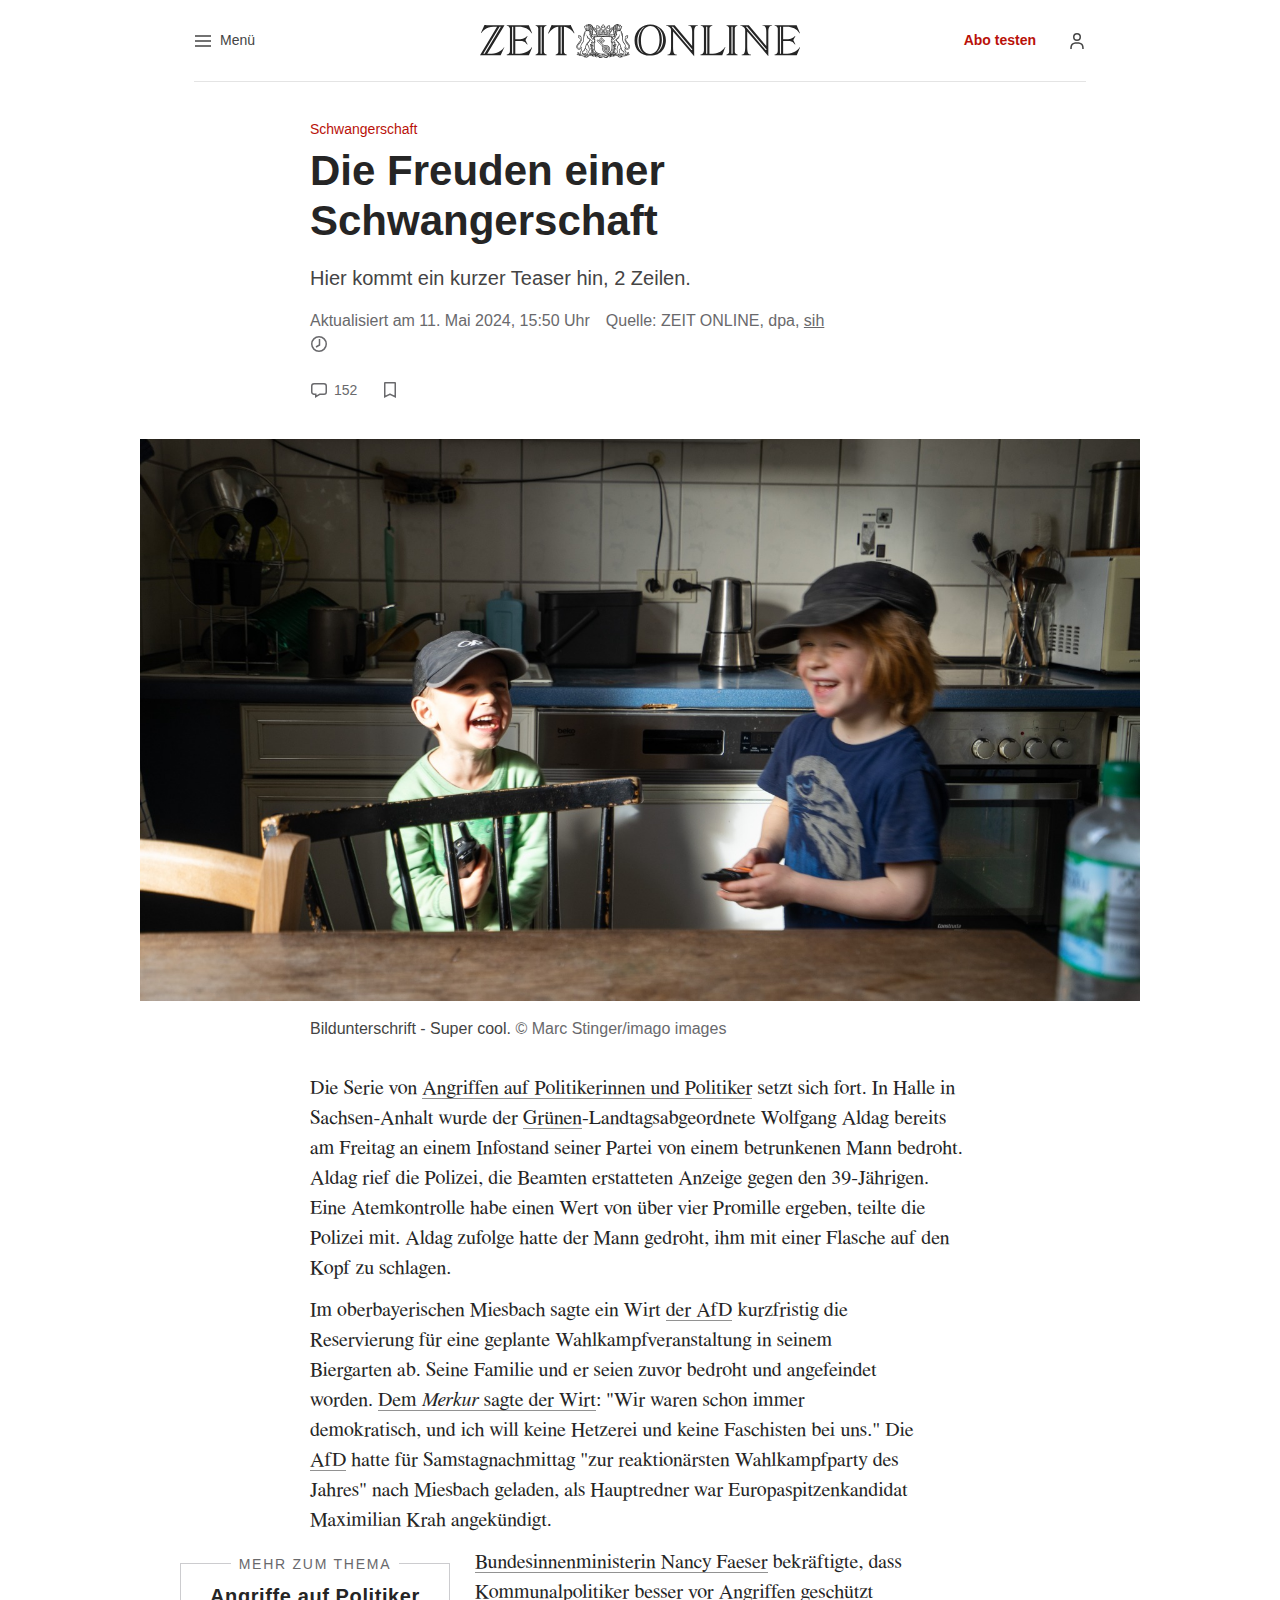
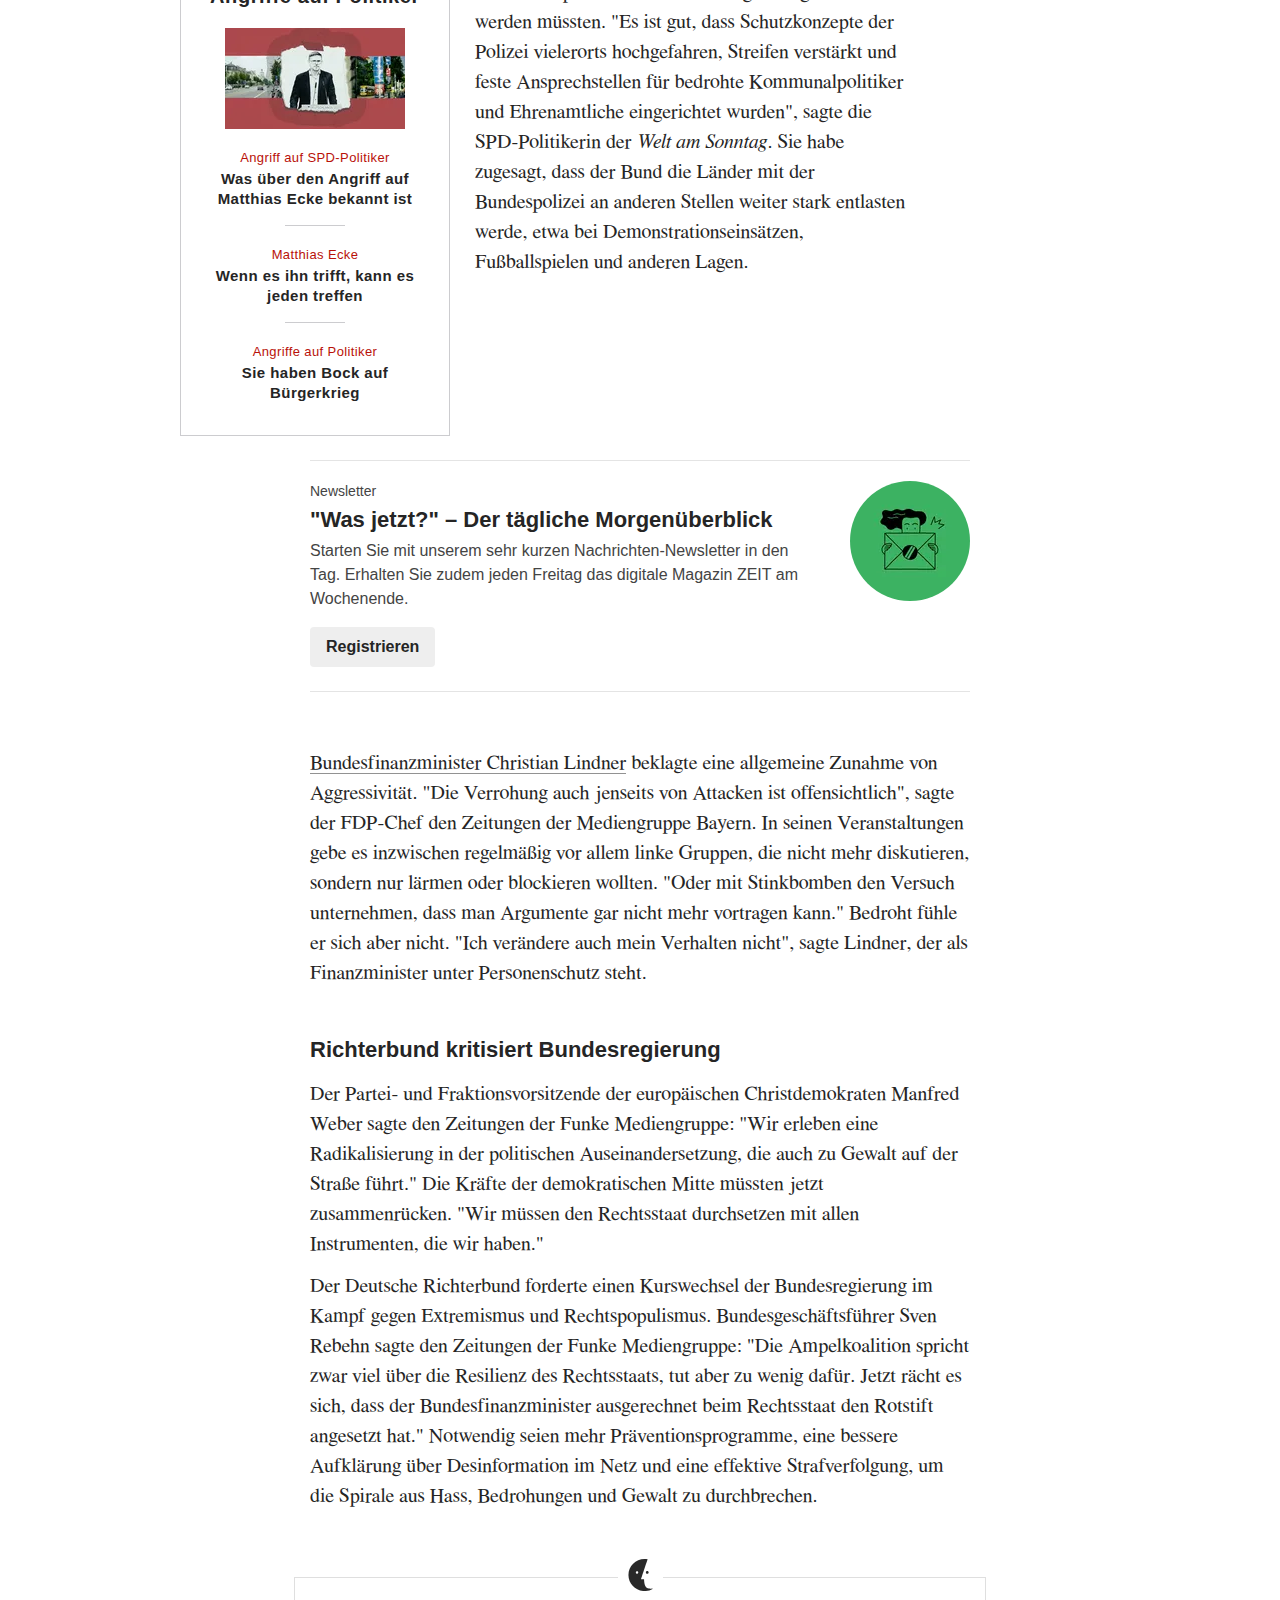
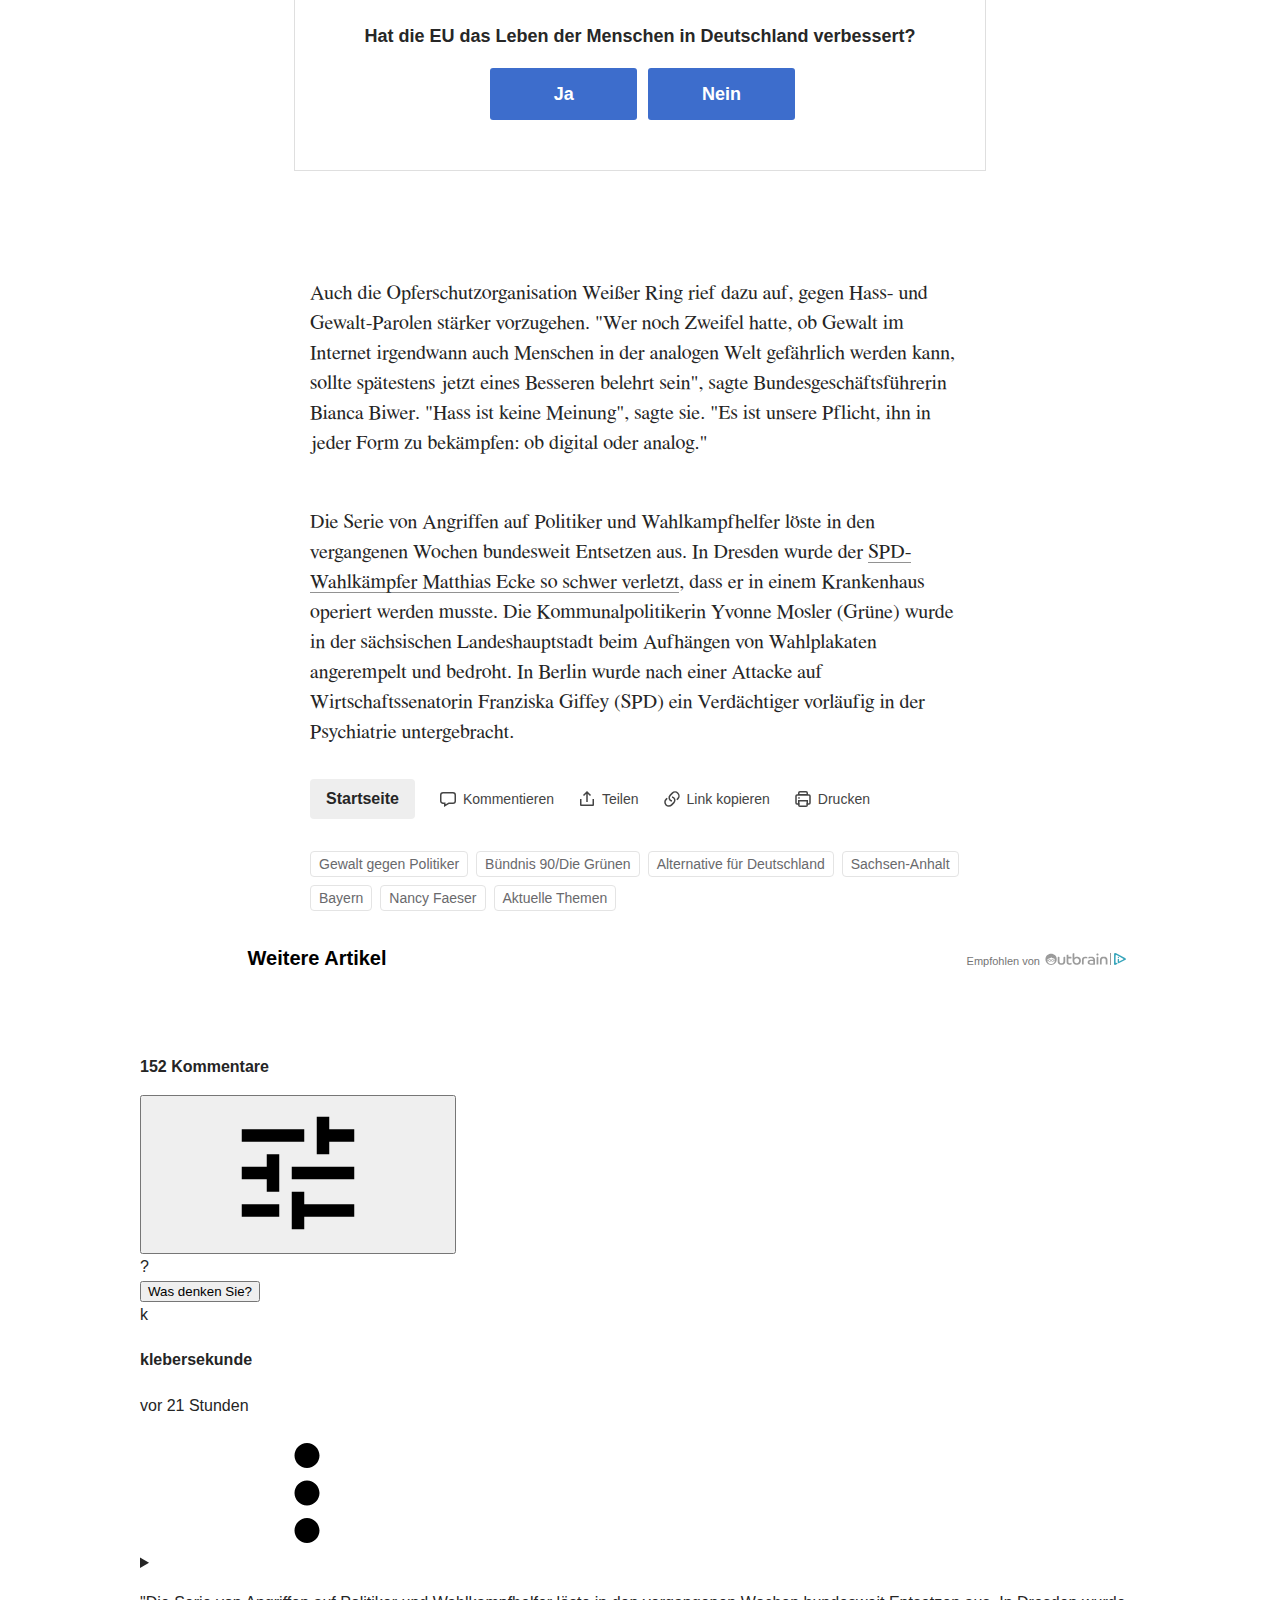
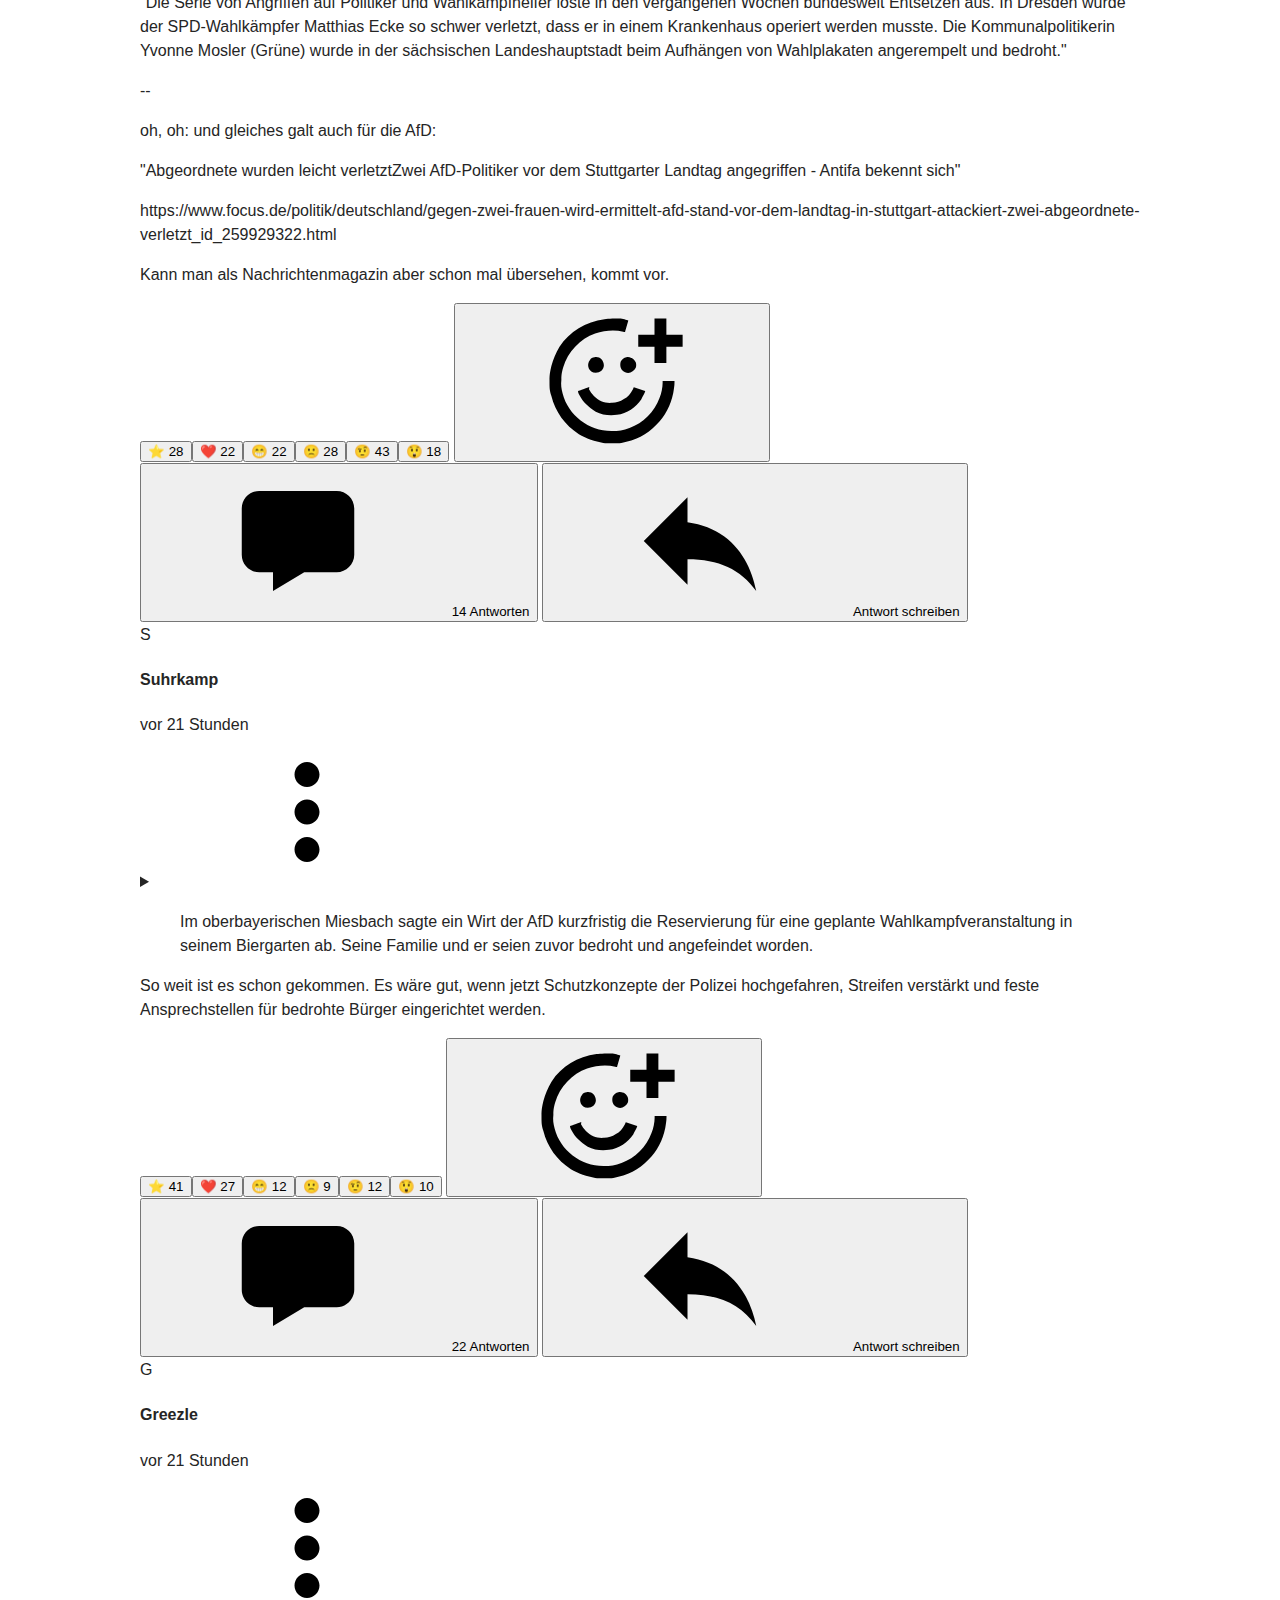
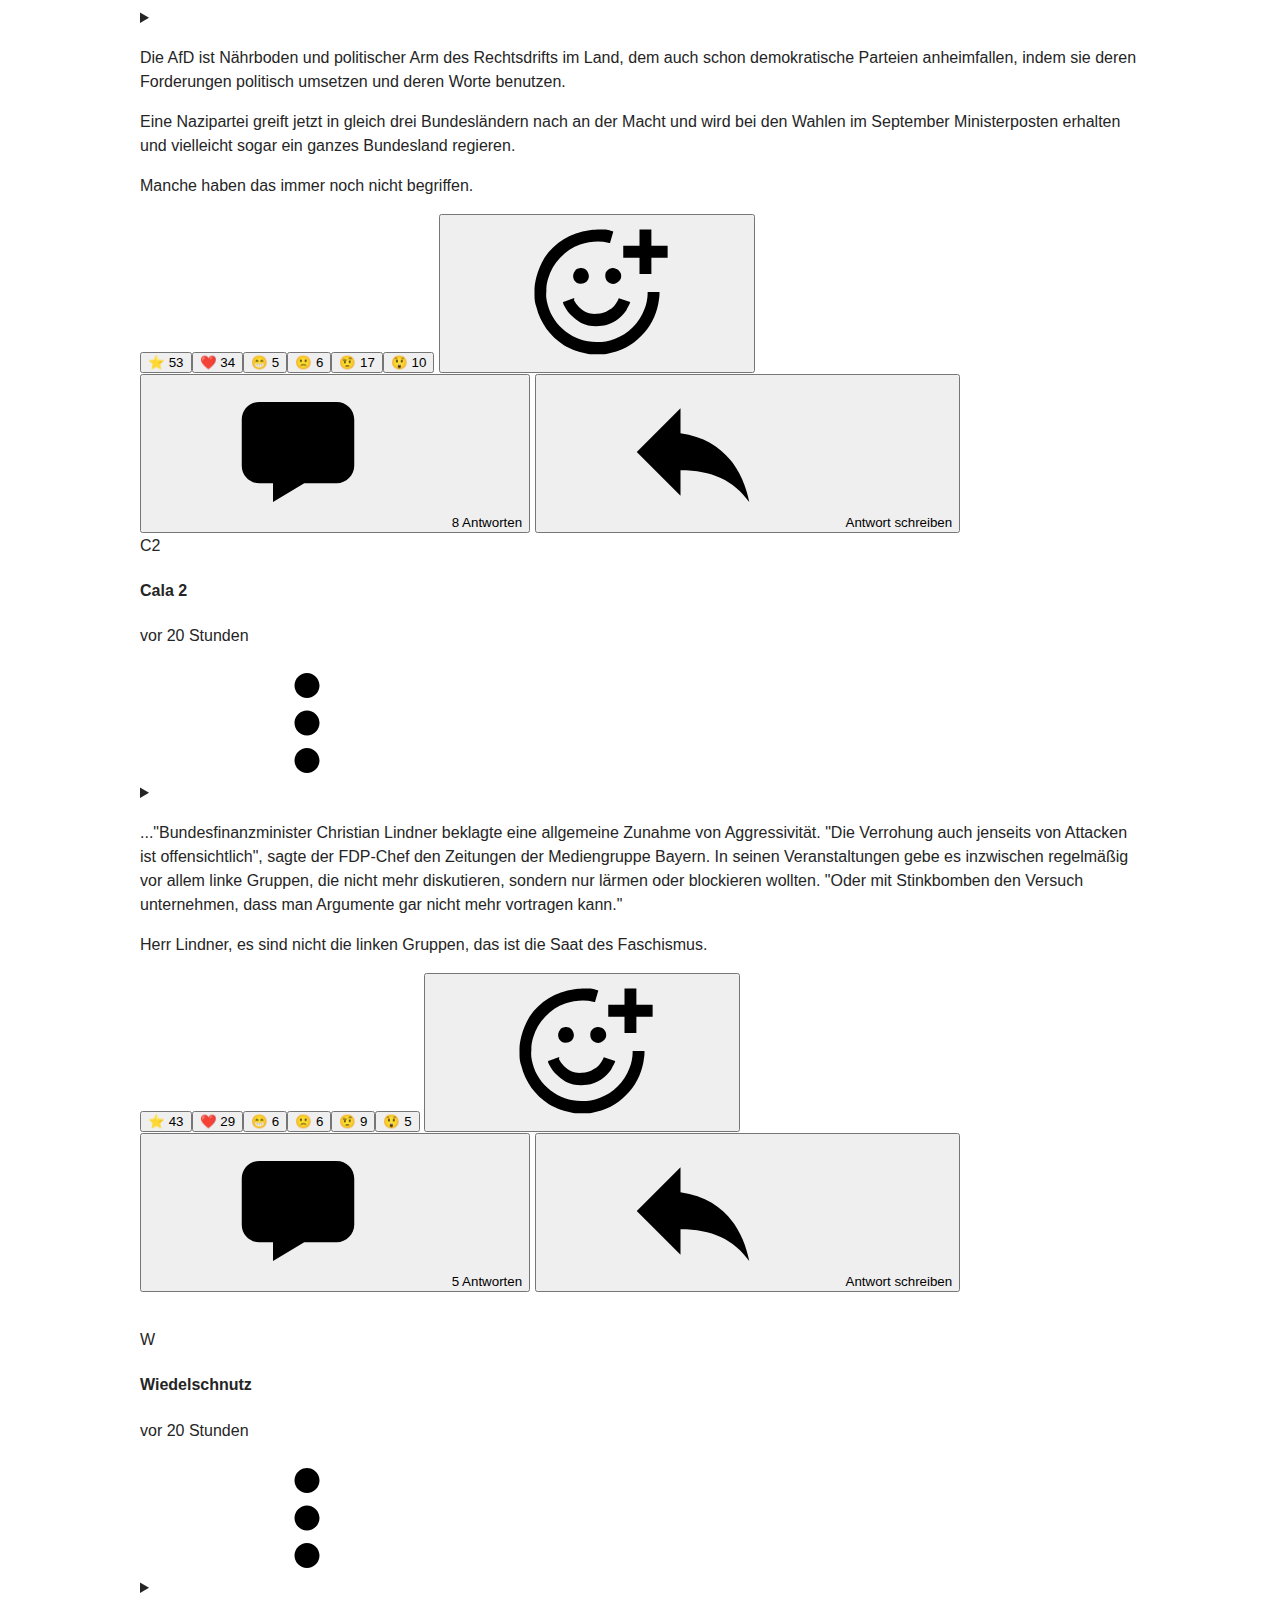
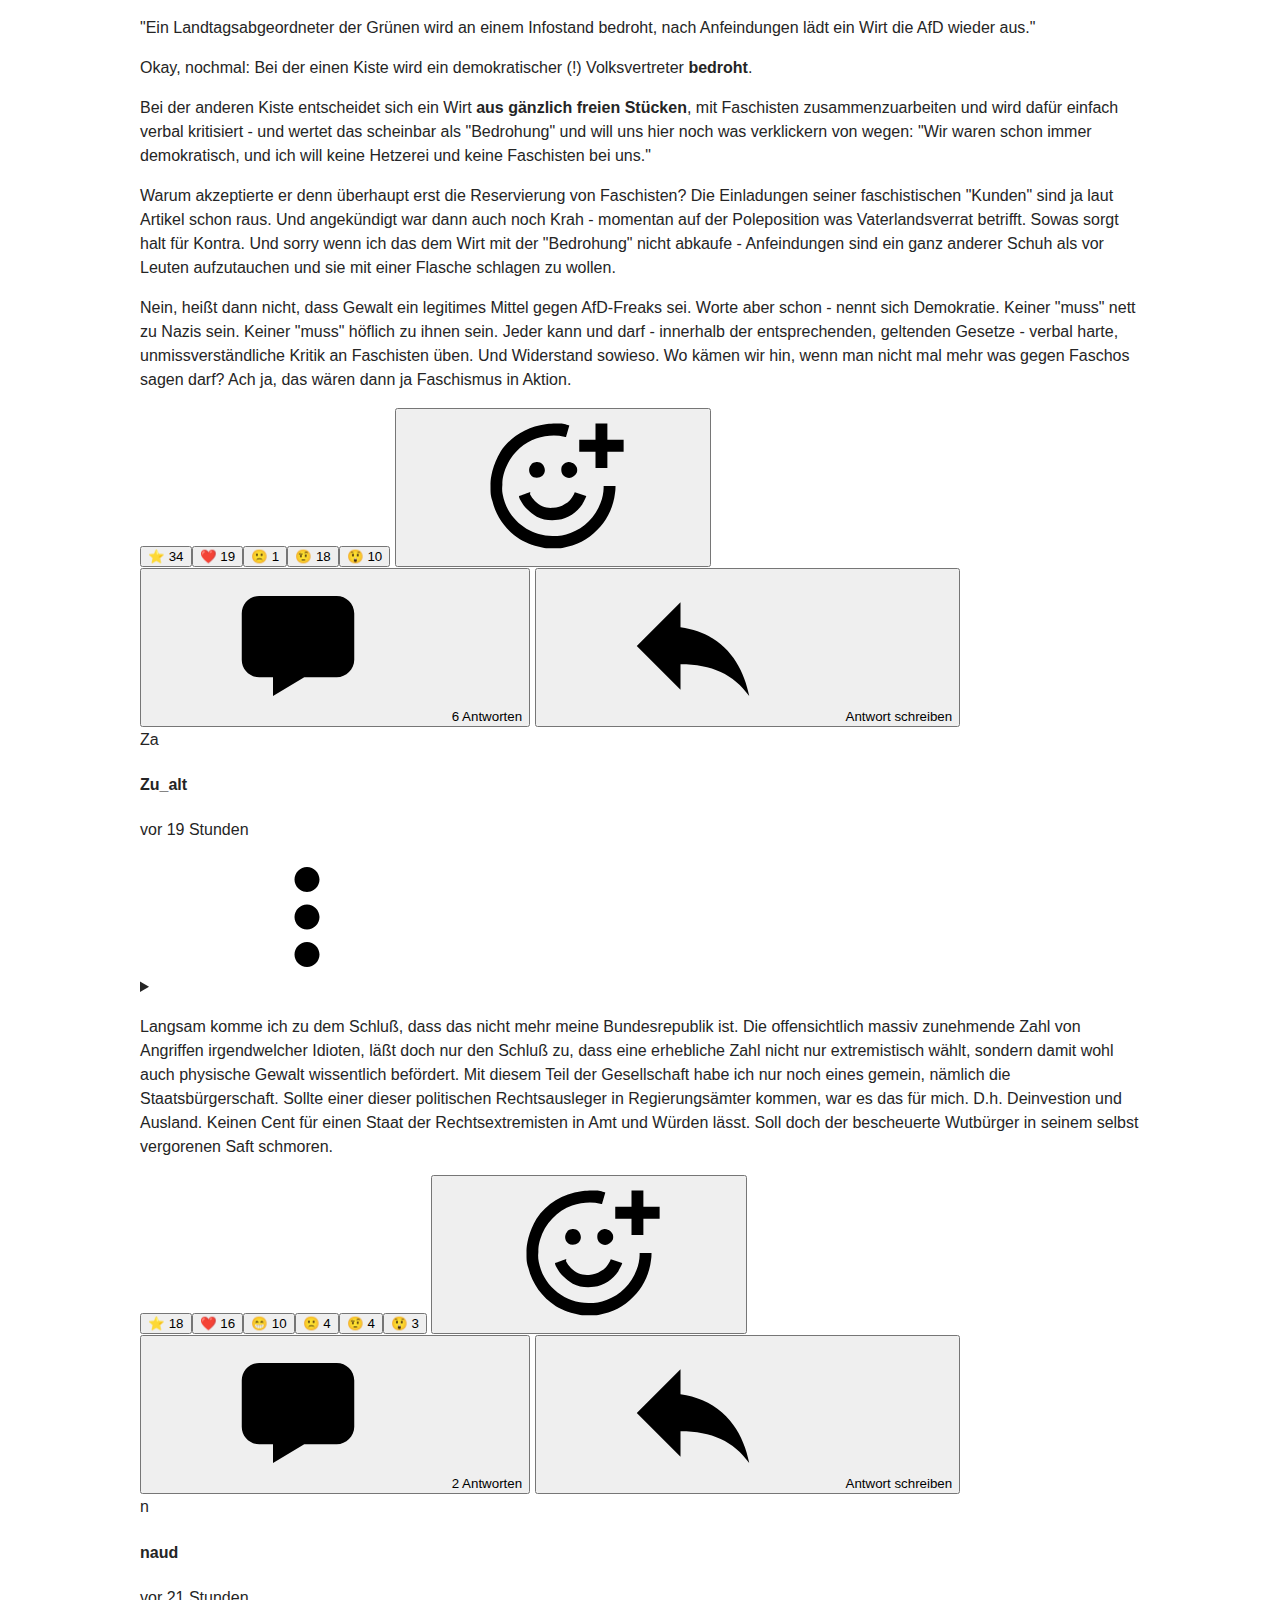
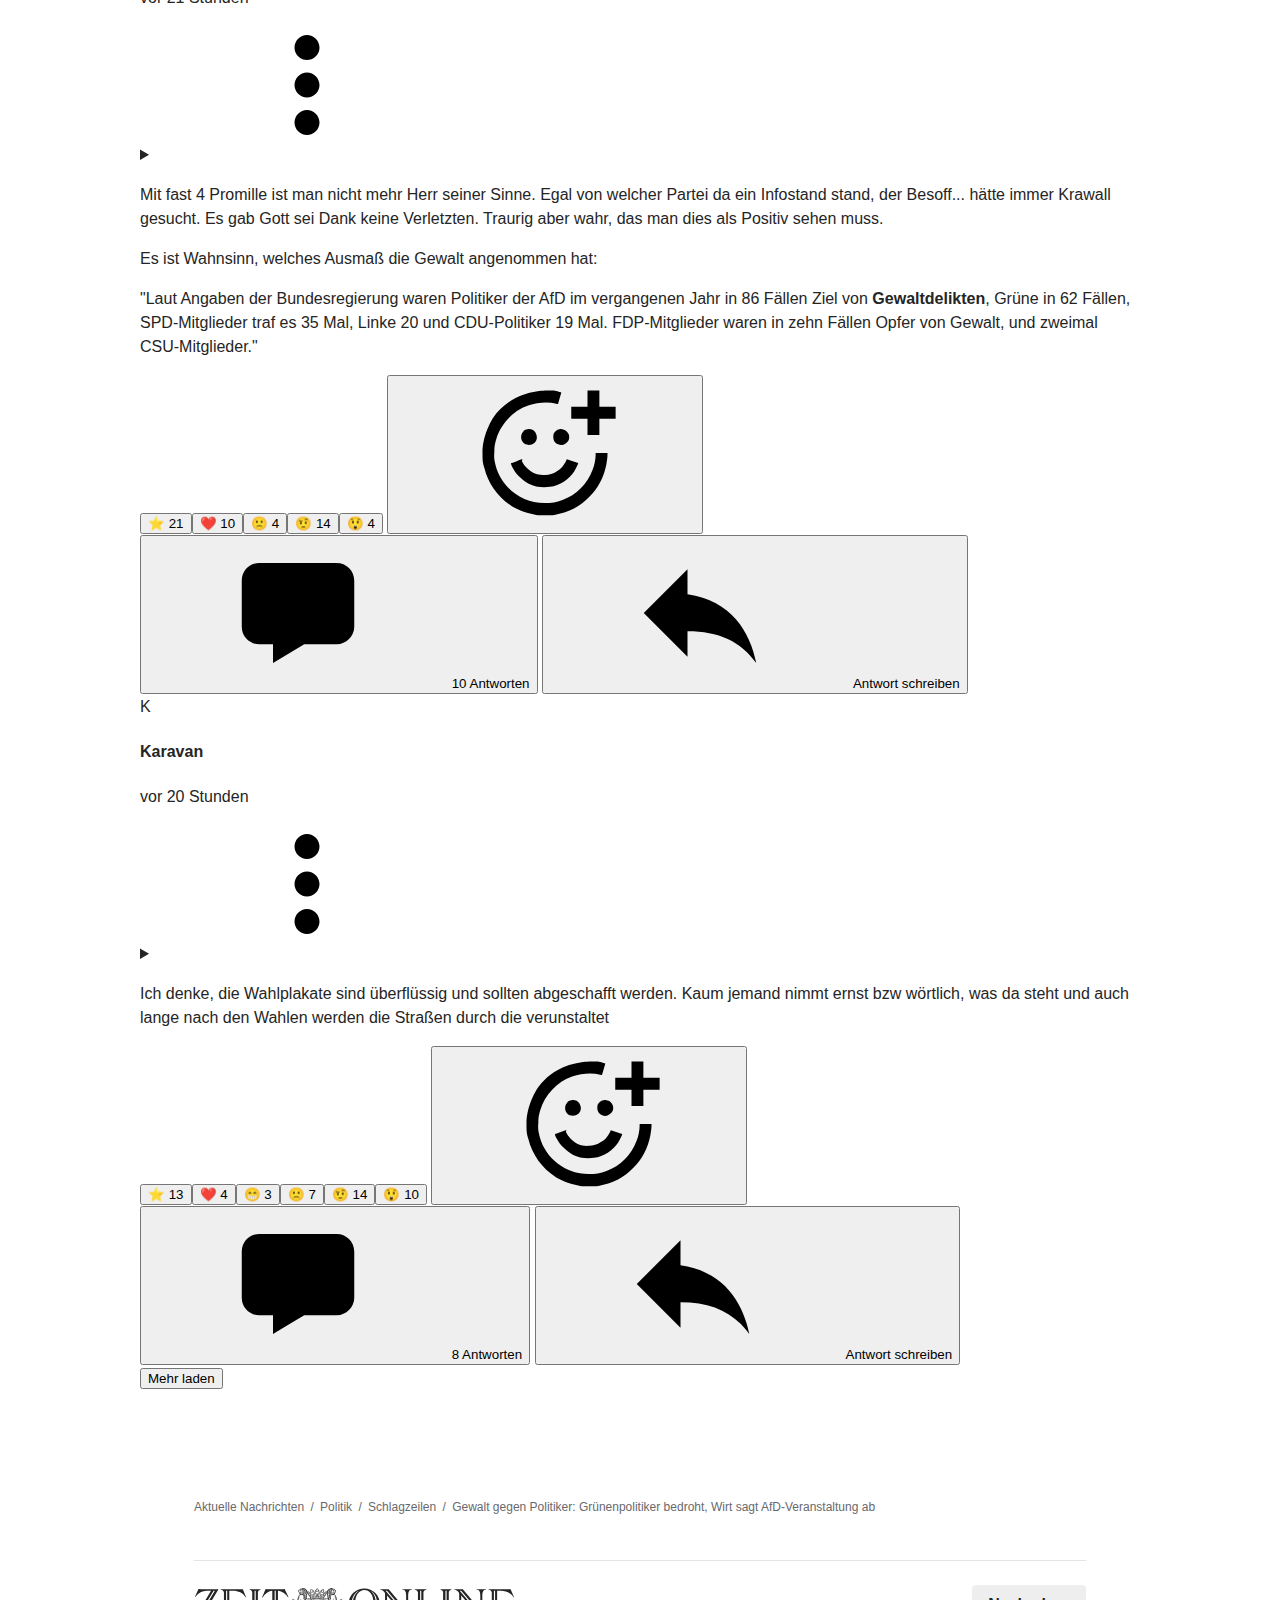
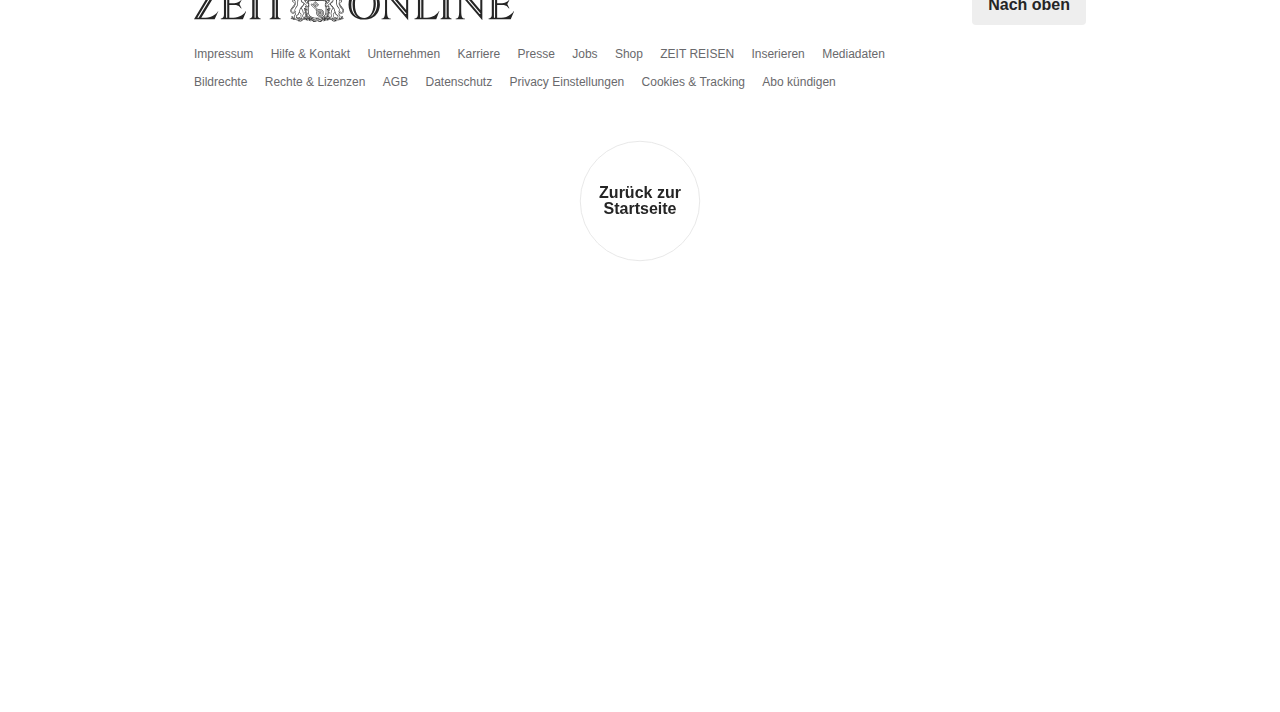
==== commit 7189e775: "changes" ====
--- a/index.html
+++ b/index.html
@@ -1,10 +1,10 @@
 <!DOCTYPE html>
-<!-- saved from url=(0091)https://www.zeit.de/politik/deutschland/2024-05/angriffe-politiker-gewalt-gruene-afd-schutz -->
-<html lang="de" class="js no-touchevents scroll-snap" data-rebrush-23="" style="scroll-padding-top: 82px;"><head><meta http-equiv="Content-Type" content="text/html; charset=UTF-8"><script async="">window._emq_iqd='e0';</script><script async="">window.ada_publisher = "ada_publisher=IQD";</script><script async="">_EQPService.Cookie.setCookie('adp_segs', 'e0', 3);</script><script async="">_EQPService.Cookie.setCookie('emqsegs', 'e0', 3);</script><script src="./Gewalt gegen Politiker_ Grünenpolitiker bedroht, Wirt sagt AfD-Veranstaltung ab _ ZEIT ONLINE_files/data" async="" id="emqProfiling"></script><script src="./Gewalt gegen Politiker_ Grünenpolitiker bedroht, Wirt sagt AfD-Veranstaltung ab _ ZEIT ONLINE_files/p.min.js" async=""></script><script type="text/javascript" src="./Gewalt gegen Politiker_ Grünenpolitiker bedroht, Wirt sagt AfD-Veranstaltung ab _ ZEIT ONLINE_files/launch-53121db21c0c.min.js"></script><script src="./Gewalt gegen Politiker_ Grünenpolitiker bedroht, Wirt sagt AfD-Veranstaltung ab _ ZEIT ONLINE_files/4b52a064-c2c4-4641-b26b-82846d4744d7" async="async"></script><script async="async" src="./Gewalt gegen Politiker_ Grünenpolitiker bedroht, Wirt sagt AfD-Veranstaltung ab _ ZEIT ONLINE_files/adsm.macro.zeit.de.js"></script>
+<!-- saved from url=(0052)file:///home/sebastian/Desktop/repos/zeit/index.html -->
+<html lang="de" class="js no-touchevents scroll-snap" data-rebrush-23="" style="scroll-padding-top: 82px;"><head><meta http-equiv="Content-Type" content="text/html; charset=UTF-8"><script type="text/javascript" async="" defer="" src="./index_files/pixel"></script><script type="text/javascript" async="" defer="" src="./index_files/pixel(1)"></script><script async="">window._emq_iqd='e0';</script><script async="">window.ada_publisher = "ada_publisher=IQD";</script><script async="">_EQPService.Cookie.setCookie('adp_segs', 'e0', 3);</script><script async="">_EQPService.Cookie.setCookie('emqsegs', 'e0', 3);</script><script src="./index_files/data" async="" id="emqProfiling"></script><script src="file://experience-eu.piano.io/xbuilder/experience/load?aid=u6vAlvTEpe" async=""></script><script src="./index_files/outbrain.js" async=""></script><script src="./index_files/6156f4770662411b5d525213.js" async=""></script><script type="text/javascript" async="" src="./index_files/destination"></script><script src="./index_files/bundle.js" async=""></script><script src="./index_files/p.min.js" async=""></script><script src="./index_files/stub.js" async=""></script><script src="./index_files/wrapperMessagingWithoutDetection.js" async=""></script><script async="" src="./index_files/gtm.js"></script><script type="text/javascript" async="" src="file://code.piano.io/api/tinypass.min.js"></script><script type="text/javascript" async="" src="./index_files/cx.js"></script><script async="" type="text/javascript" src="./index_files/adsm.macro.rmb.js"></script><script async="">window._emq_iqd='e0';</script><script async="">window.ada_publisher = "ada_publisher=IQD";</script><script async="">_EQPService.Cookie.setCookie('adp_segs', 'e0', 3);</script><script async="">_EQPService.Cookie.setCookie('emqsegs', 'e0', 3);</script><script async="">window._emq_iqd='e0';</script><script async="">window.ada_publisher = "ada_publisher=IQD";</script><script async="">_EQPService.Cookie.setCookie('adp_segs', 'e0', 3);</script><script async="">_EQPService.Cookie.setCookie('emqsegs', 'e0', 3);</script><script src="./index_files/p(1).min.js" async=""></script><script type="text/javascript" src="./index_files/launch-53121db21c0c.min.js"></script><script src="./index_files/4b52a064-c2c4-4641-b26b-82846d4744d7" async="async"></script><script async="async" src="./index_files/adsm.macro.zeit.de.js"></script>
     
     <meta name="viewport" content="width=device-width, initial-scale=1, shrink-to-fit=no, viewport-fit=cover" id="viewport-meta">
     <title>Gewalt gegen Politiker: Grünenpolitiker bedroht, Wirt sagt AfD-Veranstaltung ab | ZEIT ONLINE</title>    
-        <script type="text/javascript" async="" src="./Gewalt gegen Politiker_ Grünenpolitiker bedroht, Wirt sagt AfD-Veranstaltung ab _ ZEIT ONLINE_files/cx.js"></script><script async="" type="text/javascript" src="./Gewalt gegen Politiker_ Grünenpolitiker bedroht, Wirt sagt AfD-Veranstaltung ab _ ZEIT ONLINE_files/cx.cce.js"></script><script type="text/javascript" async="" src="./Gewalt gegen Politiker_ Grünenpolitiker bedroht, Wirt sagt AfD-Veranstaltung ab _ ZEIT ONLINE_files/tinypass.min.js"></script><script src="./Gewalt gegen Politiker_ Grünenpolitiker bedroht, Wirt sagt AfD-Veranstaltung ab _ ZEIT ONLINE_files/load" async=""></script><script src="./Gewalt gegen Politiker_ Grünenpolitiker bedroht, Wirt sagt AfD-Veranstaltung ab _ ZEIT ONLINE_files/outbrain.js" async=""></script><script src="./Gewalt gegen Politiker_ Grünenpolitiker bedroht, Wirt sagt AfD-Veranstaltung ab _ ZEIT ONLINE_files/6156f4770662411b5d525213.js" async=""></script><script src="./Gewalt gegen Politiker_ Grünenpolitiker bedroht, Wirt sagt AfD-Veranstaltung ab _ ZEIT ONLINE_files/bundle.js" async=""></script><script src="./Gewalt gegen Politiker_ Grünenpolitiker bedroht, Wirt sagt AfD-Veranstaltung ab _ ZEIT ONLINE_files/stub.js" async=""></script><script src="./Gewalt gegen Politiker_ Grünenpolitiker bedroht, Wirt sagt AfD-Veranstaltung ab _ ZEIT ONLINE_files/wrapperMessagingWithoutDetection.js" async=""></script><script async="" src="./Gewalt gegen Politiker_ Grünenpolitiker bedroht, Wirt sagt AfD-Veranstaltung ab _ ZEIT ONLINE_files/gtm.js"></script><script>if ( 'performance' in window ) { window.performance.mark('head-start'); }</script>
+        <script type="text/javascript" async="" src="./index_files/cx(1).js"></script><script async="" type="text/javascript" src="./index_files/cx.cce.js"></script><script type="text/javascript" async="" src="./index_files/tinypass.min.js"></script><script src="./index_files/load" async=""></script><script src="./index_files/outbrain(1).js" async=""></script><script src="./index_files/6156f4770662411b5d525213(1).js" async=""></script><script src="./index_files/bundle(1).js" async=""></script><script src="./index_files/stub(1).js" async=""></script><script src="./index_files/wrapperMessagingWithoutDetection(1).js" async=""></script><script async="" src="./index_files/gtm(1).js"></script><script>if ( 'performance' in window ) { window.performance.mark('head-start'); }</script>
     
     <link rel="dns-prefetch" href="https://img.zeit.de/">
     <link rel="dns-prefetch" href="https://static.zeit.de/">
@@ -26,25 +26,25 @@
 <link rel="preload" media="(max-width: 900px)" as="image" imagesrcset="https://img.zeit.de/politik/deutschland/2024-05/die-gruenen-landtagsabgeordneter-wolfgang-aldag-halle-infostand-angriff-bild/wide__900x506__desktop, https://img.zeit.de/politik/deutschland/2024-05/die-gruenen-landtagsabgeordneter-wolfgang-aldag-halle-infostand-angriff-bild/wide__900x506__desktop__scale_2 2x">
 <link rel="preload" media="(min-width: 900px)" as="image" imagesrcset="https://img.zeit.de/politik/deutschland/2024-05/die-gruenen-landtagsabgeordneter-wolfgang-aldag-halle-infostand-angriff-bild/wide__1000x562__desktop, https://img.zeit.de/politik/deutschland/2024-05/die-gruenen-landtagsabgeordneter-wolfgang-aldag-halle-infostand-angriff-bild/wide__1000x562__desktop__scale_2 2x">
 
-    <link rel="preload" href="./Gewalt gegen Politiker_ Grünenpolitiker bedroht, Wirt sagt AfD-Veranstaltung ab _ ZEIT ONLINE_files/load" as="script">
+    <link rel="preload" href="./index_files/load" as="script">
         <link rel="modulepreload" href="https://www.zeit.de/+/wally/gate.js">
         <link rel="preload" href="https://static.zeit.de/p/zeit.web/fonts/tabletgothic/TabletGothic-Regular-2024.woff2" as="font" type="font/woff2" crossorigin="">
     <link rel="preload" href="https://static.zeit.de/p/zeit.web/fonts/tabletgothic/TabletGothic-Bold-2024.woff2" as="font" type="font/woff2" crossorigin="">
     <link rel="preload" href="https://static.zeit.de/p/zeit.web/fonts/franziska/FranziskaWebPro.woff" as="font" type="font/woff" crossorigin="">
-    <link rel="stylesheet" href="./Gewalt gegen Politiker_ Grünenpolitiker bedroht, Wirt sagt AfD-Veranstaltung ab _ ZEIT ONLINE_files/normalize.b9eab7af6a39b9cf8a6d40fdc727387a.css">
-    <link rel="stylesheet" href="./Gewalt gegen Politiker_ Grünenpolitiker bedroht, Wirt sagt AfD-Veranstaltung ab _ ZEIT ONLINE_files/base.f1a6c5586b169c949e0fe759fe04c4c3.css">
-    <link rel="stylesheet" href="./Gewalt gegen Politiker_ Grünenpolitiker bedroht, Wirt sagt AfD-Veranstaltung ab _ ZEIT ONLINE_files/navigation.e3e55f17f9d320fe0b9c9cfce8e0c37f.css">
-    <link rel="stylesheet" href="./Gewalt gegen Politiker_ Grünenpolitiker bedroht, Wirt sagt AfD-Veranstaltung ab _ ZEIT ONLINE_files/footer.8f5fad2486637d7f3c53e9dfe5b33fc4.css" media="all" onload="this.media=&#39;all&#39;">
+    <link rel="stylesheet" href="./index_files/normalize.b9eab7af6a39b9cf8a6d40fdc727387a.css">
+    <link rel="stylesheet" href="./index_files/base.f1a6c5586b169c949e0fe759fe04c4c3.css">
+    <link rel="stylesheet" href="./index_files/navigation.e3e55f17f9d320fe0b9c9cfce8e0c37f.css">
+    <link rel="stylesheet" href="./index_files/footer.8f5fad2486637d7f3c53e9dfe5b33fc4.css" media="all" onload="this.media=&#39;all&#39;">
     <noscript><link rel="stylesheet" href="https://static.zeit.de/p/zeit.web/css/web.core/standalone/footer.8f5fad2486637d7f3c53e9dfe5b33fc4.css"></noscript>
-    <link rel="stylesheet" href="./Gewalt gegen Politiker_ Grünenpolitiker bedroht, Wirt sagt AfD-Veranstaltung ab _ ZEIT ONLINE_files/breadcrumbs.fb96d8f2050b97507c59f41764281c6b.css" media="all" onload="this.media=&#39;all&#39;">
-    <noscript><link rel="stylesheet" href="https://static.zeit.de/p/zeit.web/css/web.core/standalone/breadcrumbs.fb96d8f2050b97507c59f41764281c6b.css"></noscript><link rel="stylesheet" href="./Gewalt gegen Politiker_ Grünenpolitiker bedroht, Wirt sagt AfD-Veranstaltung ab _ ZEIT ONLINE_files/footerbar.css" media="all" onload="this.media=&#39;all&#39;">
-    
-    <link rel="stylesheet" href="./Gewalt gegen Politiker_ Grünenpolitiker bedroht, Wirt sagt AfD-Veranstaltung ab _ ZEIT ONLINE_files/content.3f05a8c59c9751783df2b11318d32f0a.css">
-    <link rel="stylesheet" href="./Gewalt gegen Politiker_ Grünenpolitiker bedroht, Wirt sagt AfD-Veranstaltung ab _ ZEIT ONLINE_files/comments.css" media="all" onload="this.media=&#39;all&#39;">
-    <link rel="stylesheet" href="./Gewalt gegen Politiker_ Grünenpolitiker bedroht, Wirt sagt AfD-Veranstaltung ab _ ZEIT ONLINE_files/gate.css" media="all" onload="this.media=&#39;all&#39;">
-    
-    <link rel="stylesheet" href="./Gewalt gegen Politiker_ Grünenpolitiker bedroht, Wirt sagt AfD-Veranstaltung ab _ ZEIT ONLINE_files/article.ef89e4971080b86b5342e9d159d2dd6a.css">
-    <link rel="stylesheet" href="./Gewalt gegen Politiker_ Grünenpolitiker bedroht, Wirt sagt AfD-Veranstaltung ab _ ZEIT ONLINE_files/print.ae8e498f3ebe2e8fbcde60db9fbe9087.css" media="print">
+    <link rel="stylesheet" href="./index_files/breadcrumbs.fb96d8f2050b97507c59f41764281c6b.css" media="all" onload="this.media=&#39;all&#39;">
+    <noscript><link rel="stylesheet" href="https://static.zeit.de/p/zeit.web/css/web.core/standalone/breadcrumbs.fb96d8f2050b97507c59f41764281c6b.css"></noscript><link rel="stylesheet" href="./index_files/footerbar.css" media="all" onload="this.media=&#39;all&#39;">
+    
+    <link rel="stylesheet" href="./index_files/content.3f05a8c59c9751783df2b11318d32f0a.css">
+    <link rel="stylesheet" href="./index_files/comments.css" media="all" onload="this.media=&#39;all&#39;">
+    <link rel="stylesheet" href="./index_files/gate.css" media="all" onload="this.media=&#39;all&#39;">
+    
+    <link rel="stylesheet" href="./index_files/article.ef89e4971080b86b5342e9d159d2dd6a.css">
+    <link rel="stylesheet" href="./index_files/print.ae8e498f3ebe2e8fbcde60db9fbe9087.css" media="print">
         
     <script id="zonConfig" type="application/json">
         {
@@ -407,7 +407,8 @@
                 window.Zeit.setFontSize( storedFontSize, false );
             }
         })();
-    </script>
+    </script><style type="text/css">.tp-backdrop{display:none;position:fixed;top:0;left:0;right:0;bottom:0;background:#121214;z-index:300000;opacity:0;transition:opacity .25s linear}.tp-backdrop.tp-active{opacity:.9}.tp-modal .tp-close.tp-square{background:#ccc;border-radius:0;border:0;top:0;right:-40px}.tp-modal .tp-close{display:none;position:absolute;top:-15px;right:-15px;width:30px;height:30px;background:#fff url("data:image/svg+xml,%3Csvg width='20' height='20' fill='none' xmlns='http://www.w3.org/2000/svg'%3E%3Cpath d='M13.51 7.208l-.706-.708-2.798 2.798L7.207 6.5l-.707.707 2.798 2.799L6.503 12.8l.707.707 2.796-2.795 2.792 2.792.707-.707-2.792-2.792 2.798-2.798z' fill='%23000' fill-opacity='.4'/%3E%3C/svg%3E") center center no-repeat;border:none;box-shadow:0 0 10px rgba(28,37,68,.15);outline:none;z-index:300100;border-radius:40px;opacity:0;cursor:pointer;transform:scale(.25);-webkit-appearance:none;-moz-appearance:none;appearance:none}.tp-modal .tp-close:hover,.tp-modal .tp-close:focus{box-shadow:0 0 10px 2px rgba(28,37,68,.15)}.tp-modal .tp-close:focus{border:1px solid}.tp-modal .tp-close.tp-active{display:block;opacity:1;transform:scale(1)}.tp-modal .tp-iframe-wrapper[dir=rtl] .tp-close{right:initial;left:-20px}.tp-modal .tp-iframe-wrapper.piano-id-modal-ver-2 .tp-close{top:0;right:0;width:64px;height:64px;box-shadow:none;outline:none;border-radius:0;border-left:1px solid rgba(15,15,21,.2);background:url("data:image/svg+xml,%3Csvg width='16' height='16' viewBox='0 0 16 16' fill='none' xmlns='http://www.w3.org/2000/svg'%3E%3Cg %3E%3Cpath d='M3 3L13 13M13 3L3 13' stroke='%230F0F15' stroke-width='2'/%3E%3C/g%3E%3C/svg%3E%0A") center center no-repeat;opacity:.3}.tp-modal .tp-iframe-wrapper.piano-id-modal-ver-2 .tp-close.tp-active{opacity:.3}.tp-modal .tp-iframe-wrapper.piano-id-modal-ver-2 .tp-close:hover,.tp-modal .tp-iframe-wrapper.piano-id-modal-ver-2 .tp-close:focus{box-shadow:none;border:none;border-left:1px solid rgba(15,15,21,.06);opacity:1}.tp-modal .tp-iframe-wrapper.piano-id-modal-ver-2[dir=rtl] .tp-close{right:auto;left:0;border-left:none;border-right:1px solid rgba(15,15,21,.2)}.tp-modal .tp-iframe-wrapper.piano-id-modal-ver-2[dir=rtl] .tp-close:hover,.tp-modal .tp-iframe-wrapper.piano-id-modal-ver-2[dir=rtl] .tp-close:focus{border-left:none;border-right:1px solid rgba(15,15,21,.06)}.tp-modal{z-index:300050}@media screen and (max-width: 650px){.tp-modal .tp-close{right:0}.tp-modal .tp-iframe-wrapper[dir=rtl] .tp-close{right:initial;left:0}}.tp-modal .tp-iframe-wrapper.tp-curtain{width:600px;height:480px}.tp-modal-open{overflow:hidden!important;height:100vh;-webkit-overflow-scrolling:touch}.tp-modal-open.tp-modal-resizing{-webkit-overflow-scrolling:auto}.tp-modal-close{overflow:auto}.tp-iframe-wrapper{position:relative;margin:50px auto;box-shadow:0 0 10px rgba(0,0,0,.21)}.tp-iframe-wrapper.no-shadow{box-shadow:unset}.tp-modal{overflow-x:hidden;overflow-y:scroll!important;display:none;position:fixed;top:0;bottom:0;left:0;right:0;transform:translateZ(0)}.tp-modal .tp-message{font-family:Graphik Web Regular,Helvetica,Arial,sans-serif;padding:10px}.tp-modal .tp-btn-container{padding-left:10px;padding-bottom:10px}.tp-cxense-placeholder-modal{width:100%;background-color:#fff;max-width:912px;display:block;overflow:hidden;height:auto;opacity:1}.tp-widget-placeholder>div:after{display:block;content:"";clear:both}.tp-btn{text-decoration:none;cursor:pointer;padding:0 18px;line-height:40px;border-collapse:separate;border-radius:4px;text-align:center;vertical-align:middle;display:inline-block;color:#fff;border:none;box-shadow:inset 0 -1px rgba(216,218,221,0);background:#3878D8;background-position:bottom;text-shadow:none;font-family:Graphik Web Regular,Helvetica,Arial,sans-serif;white-space:nowrap;outline:0}.tp-please-wait.tp-active{display:block;opacity:.9;transition:opacity .25s linear}.tp-please-wait{position:absolute;top:0;left:0;background-color:#999;opacity:0;width:100%;height:100%;display:none;text-align:center;color:#fff;font-weight:lighter;font-family:Open Sans,sans-serif;font-size:15px}.tp-please-wait.tp-overlap{position:fixed;z-index:300150}.tp-please-wait.tp-local-overlap{position:absolute}.tp-please-wait>.tp-icon{width:80px;height:80px;margin:100px auto 20px}.pn-spinner{color:gray;display:inline-block;position:relative;width:80px;height:80px}.pn-spinner div{transform-origin:40px 40px;animation:pn-spinner 1.2s linear infinite}.pn-spinner div:after{content:" ";display:block;position:absolute;top:3px;left:37px;width:6px;height:18px;border-radius:20%;background:#fff}.pn-spinner div:nth-child(1){transform:rotate(0);animation-delay:-1.1s}.pn-spinner div:nth-child(2){transform:rotate(30deg);animation-delay:-1s}.pn-spinner div:nth-child(3){transform:rotate(60deg);animation-delay:-.9s}.pn-spinner div:nth-child(4){transform:rotate(90deg);animation-delay:-.8s}.pn-spinner div:nth-child(5){transform:rotate(120deg);animation-delay:-.7s}.pn-spinner div:nth-child(6){transform:rotate(150deg);animation-delay:-.6s}.pn-spinner div:nth-child(7){transform:rotate(180deg);animation-delay:-.5s}.pn-spinner div:nth-child(8){transform:rotate(210deg);animation-delay:-.4s}.pn-spinner div:nth-child(9){transform:rotate(240deg);animation-delay:-.3s}.pn-spinner div:nth-child(10){transform:rotate(270deg);animation-delay:-.2s}.pn-spinner div:nth-child(11){transform:rotate(300deg);animation-delay:-.1s}.pn-spinner div:nth-child(12){transform:rotate(330deg);animation-delay:0s}@keyframes pn-spinner{0%{opacity:1}to{opacity:0}}.tp-please-wait>.tp-icon.tp-centered{margin:0;position:absolute;top:50%;left:50%;transform:translate(-50%,-50%)}.tp-iframe-wrapper.no-width .tp-close,.tp-iframe-wrapper.no-height .tp-close,.tp-modal.no-width .tp-close,.tp-modal.no-height .tp-close{display:none}.tp-banner{position:fixed;bottom:0;left:0;width:100%}.tp-banner>.tp-container-inner,.tp-banner>.tp-container-inner>iframe{width:inherit!important}.tp-modal-overscroll-prevented{overscroll-behavior:contain;width:100%;overflow-x:unset;overflow-y:scroll}.tp-scroll-prevented{height:100vh;overflow:hidden;touch-action:none}.tp-body-scroll-prevented{touch-action:none}
+</style><script type="module" defer="" src="./index_files/6156f4770662411b5d525213.module.js"></script>
                 <script>
         window.dataLayer = window.dataLayer || [];
     </script>
@@ -978,7 +979,7 @@
     } else {
         document.documentElement.dataset.purUser = '';
     }
-</script><script src="./Gewalt gegen Politiker_ Grünenpolitiker bedroht, Wirt sagt AfD-Veranstaltung ab _ ZEIT ONLINE_files/iqadcontroller.js"></script><!-- Adcontoller mapping -->
+</script><script src="./index_files/iqadcontroller.js"></script><script src="./index_files/iqadcontroller(1).js"></script><!-- Adcontoller mapping -->
 <script>
     (function () {
         if( window.Zeit.user && window.Zeit.user.isAdFree ) {
@@ -1077,10 +1078,10 @@
     }
     </style>
         <style>#iqadtile1.ad-desktop--1-on-centerpage {margin-bottom:20px;} html[data-pur-user] .iqdcontainer {display: none !important;}</style>
-    <script src="./Gewalt gegen Politiker_ Grünenpolitiker bedroht, Wirt sagt AfD-Veranstaltung ab _ ZEIT ONLINE_files/colorscheme.7fabba81098517c5d294.js"></script>
-
-    <link rel="stylesheet" href="./Gewalt gegen Politiker_ Grünenpolitiker bedroht, Wirt sagt AfD-Veranstaltung ab _ ZEIT ONLINE_files/topicbox-deprecated.668250e46675461bb12c2b7b1ecbc642.css">
-<link rel="stylesheet" href="./Gewalt gegen Politiker_ Grünenpolitiker bedroht, Wirt sagt AfD-Veranstaltung ab _ ZEIT ONLINE_files/newslettersignup.ff8fa395eef3d744517985be05f064ae.css">
+    <script src="./index_files/colorscheme.7fabba81098517c5d294.js"></script>
+
+    <link rel="stylesheet" href="./index_files/topicbox-deprecated.668250e46675461bb12c2b7b1ecbc642.css">
+<link rel="stylesheet" href="./index_files/newslettersignup.ff8fa395eef3d744517985be05f064ae.css">
 
             <script>
         if ( 'performance' in window ) {
@@ -1235,14 +1236,165 @@
 .iqlabel-customtxt::before {
   content: 'Weiterlesen nach dieser Anzeige';
   text-align: center;
-}</style><script type="text/javascript">if(IQGDPR_handle.cmp==="false"&&IQGDPR_handle.hardCutOff==="false"){window.myGetGlobal()}IQD_varPack.slPipe=["iqdSkyscraper","iqdSitebar","iqdSitebarL","iqdSuBaPos"];IQD_varPack.slReady=false;IQD_varPack.msgSubLoadInit=function(pTile){var walkFrames=function(w){var i,j,currF;for(i=0;i<w.frames.length;i++){currF=w.frames[i];currF.postMessage("IAB_HOST_LOADED","*");if(currF.frames.length>0){walkFrames(currF)}}};var nodeTile=IQD.Utils.getById(pTile);if(nodeTile){var framesNested=nodeTile.getElementsByTagName("iframe")||[];for(j=0;j<framesNested.length;j++){framesNested[j].contentWindow.postMessage("IAB_HOST_LOADED","*");walkFrames(framesNested[j].contentWindow)}}};IQD_varPack.signalRepeatedly=function(pTile,pInterval,pRepeats){if(pInterval>0){var i,j=0;for(i=-1;i<pRepeats;i++){window.setTimeout(function(){IQD_varPack.msgSubLoadInit(pTile)},j);j+=pInterval}}else{IQD_varPack.msgSubLoadInit(pTile)}};IQD_varPack.stateChangeHandler=function(){if(document.readyState==="complete"&&!IQD_varPack.slReady){IQD_varPack.slReady=true;for(var i=0;i<IQD_varPack.slPipe.length;i++){IQD_varPack.signalRepeatedly(IQD_varPack.slPipe[i],200,9)}}};document.onreadystatechange=IQD_varPack.stateChangeHandler;IQD_varPack.stateChangeHandler();window.treatToSubload=function(pTile){IQD_varPack.slPipe.push(pTile);if(IQD_varPack.slReady){IQD_varPack.signalRepeatedly(pTile,200,9)}};try{if(typeof window.IQD_varPack.getTestKW==="function"){window.IQD_varPack.iqd_TestKW=window.IQD_varPack.getTestKW()}if(IQD.AdController.ExecutionContext.prototype.cvars["keywords"].indexOf("iqviewadplace")>-1||window.IQD_varPack.iqd_TestKW=="iqviewadplace"){window.IQD_varPack.iqd_TestKW="iqviewadplace";let iqdlogger=document.createElement("script");iqdlogger.setAttribute("src","https://s3-eu-central-1.amazonaws.com/prod.iqdcontroller.iqdigital/cdn_iqtagnetwork/iqtl_ffa.js");document.getElementsByTagName("body")[0].appendChild(iqdlogger)}}catch(e){}window.IQD=IQD||{};IQD.KV={};IQD.KV.getKvGlobal=function(pTile){var kv=IQD.KV._kvPage||{};if(window.hasOwnProperty("orientation")){kv.iqfeature="orientation"}if(typeof window.IQD_varPack.getKvLocal==="function"){kv=window.IQD_varPack.getKvLocal(kv,pTile)}return kv};IQD.KV.add=function(pK,pV){IQD.KV._kvBuffer=IQD.KV._kvBuffer||{};if(!!pK&&!!pV&&pK.length>0&&pV.length>0){if(IQD.KV._kvBuffer.hasOwnProperty(pK)){}else{IQD.KV._kvBuffer[pK]=pV}}return IQD.KV};IQD.KV.addForPage=function(pK,pV){IQD.KV._kvPage=IQD.KV._kvPage||{};if(!!pK&&!!pV&&pK.length>0&&(typeof pV=="number"||pV.length>0)){if(IQD.KV._kvPage.hasOwnProperty(pK)){if(!!IQD.KV._kvPage[pK].push){IQD.KV._kvPage[pK].push(pV)}else{var a=[];a.push(IQD.KV._kvPage[pK]);a.push(pV);IQD.KV._kvPage[pK]=a}}else{IQD.KV._kvPage[pK]=pV}}};IQD.KV.set=function(pSlot){if(typeof pSlot.setTargeting==="function"&&!!IQD.KV._kvBuffer){for(var pK in IQD.KV._kvBuffer){pSlot.setTargeting(pK,IQD.KV._kvBuffer[pK])}delete IQD.KV._kvBuffer}else{}};</script><script type="text/javascript">window.IQD_varPack=window.IQD_varPack||{};window.IQD_varPack.rotationControl=window.IQD_varPack.rotationControl||{};window.IQD_varPack.rotationControl.getRandomPercentage=function(steps){var _steps=steps||10,_rand=Math.ceil(1e4*Math.random()),_randPercentage=_rand%_steps*(100/_steps),_result=100;if(_randPercentage!=0){_result=_randPercentage}return _result};window.getRandomPercentage=window.IQD_varPack.rotationControl.getRandomPercentage;</script><script type="text/javascript">window.IQD.abtest=true;</script><script type="text/javascript">let _iqadtypeMob=AdController.getConfig().resolve("").getVar("iqadtype")=="mew"?true:false;window.IQD_varPack=window.IQD_varPack||{};window.IQD_varPack.containerModell={adContainerAlreadyInserted:false,adTileMatchingList:{default:{pos_header:{desktop:["iqadtileOOP","iqadtile111"]},pos_1:{desktop:"topBanner",mobile:"iqadtile1"},pos_2:{desktop:"iqadtile4",mobile:"iqadtile3"},pos_3:{desktop:"iqadtile5",mobile:"iqadtile4"},pos_4:{desktop:"iqadtile41",mobile:"iqadtile5"},pos_5:{desktop:"iqadtile51",mobile:"iqadtile41"},pos_6:{desktop:"iqadtile42",mobile:"iqadtile51"},pos_7:{desktop:"iqadtile52",mobile:"iqadtile42"},pos_8:{desktop:"iqadtile43",mobile:"iqadtile52"},pos_9:{desktop:"iqadtile53",mobile:"iqadtile43"},pos_10:{desktop:"iqadtile991",mobile:"iqadtile991"},pos_11:{desktop:"iqadtile992",mobile:"iqadtile992"},pos_12:{desktop:"iqadtile993",mobile:"iqadtile993"},pos_footer:{desktop:"iqadtile16",mobile:"iqadtile8"}},artikel:{pos_2:{desktop:"iqadtile8",mobile:"iqadtile3"},pos_3:{desktop:"iqadtile4",mobile:"iqadtile4"},pos_4:{desktop:"iqadtile99",mobile:"iqadtile99"},pos_5:{desktop:"iqadtile5",mobile:"iqadtile5"},pos_6:{desktop:"iqadtile41",mobile:"iqadtile41"},pos_7:{desktop:"iqadtile991",mobile:"iqadtile991"},pos_8:{desktop:"iqadtile51",mobile:"iqadtile51"},pos_9:{desktop:"iqadtile42",mobile:"iqadtile42"},pos_10:{desktop:"iqadtile992",mobile:"iqadtile992"},pos_11:{desktop:"iqadtile52",mobile:"iqadtile52"},pos_12:{desktop:"iqadtile43",mobile:"iqadtile43"},pos_13:{desktop:"iqadtile993",mobile:"iqadtile993"},pos_14:{desktop:"iqadtile53",mobile:"iqadtile53"},pos_15:{desktop:"iqadtile10",mobile:"iqadtile10"},pos_16:{desktop:"iqadtile11",mobile:"iqadtile11"},pos_17:{desktop:"iqadtile12",mobile:"iqadtile12"},pos_18:{desktop:"iqadtile13",mobile:"iqadtile13"},pos_blog:{desktop:"iqadtile9",mobile:"iqadtile7"}},longread:{pos_2:{desktop:"iqadtile8"}},video_artikel:{pos_2:{desktop:"iqadtile8"}}},iqdTopBannerList:["iqadtile1","iqadtile20","iqadtile21"],iqdTopBannerArray:["iqd_mainAd",["iqd_align_Ad",[["iqd_leftAd",["iqadtile20"]],["iqd_topAd",["iqadtile1"]],["iqd_rightAd",["iqadtile21"]]]]]};</script><script type="text/javascript">(function(){consoleOutput("start of containerModell");const staticContainerNodes=[];let dynamicContainerNodes=[];function observeAdControllerInitialization(obj,prop,callback){let value=obj[prop];Object.defineProperty(obj,prop,{get(){return value},set(newValue){value=newValue;callback(value)},enumerable:true,configurable:true})}function collectAllContainer(){window.IQD_varPack.containerModell=(window.IQD_varPack||{}).containerModell||{};window.IQD_varPack.containerModell.adTileMatchingList=window.IQD_varPack.containerModell.adTileMatchingList||{};window.IQD_varPack.containerModell.adContainerAlreadyInserted=window.IQD_varPack.containerModell.adContainerAlreadyInserted||false;window.IQD_varPack.containerModell.iqdTopBannerList=window.IQD_varPack.containerModell.iqdTopBannerList||["iqadtile1","iqadtile20","iqadtile21"];window.IQD_varPack.containerModell.iqdTopBannerArray=window.IQD_varPack.containerModell.iqdTopBannerArray||["iqd_mainAd",["iqd_align_Ad",[["iqd_topAd",["iqadtile1"]],["iqd_leftAd",["iqadtile20"]],["iqd_rightAd",["iqadtile21"]]]]];const cmsDeviceType=window.IQD.AdController.ExecutionContext.prototype.cvars.platform;const _cmsAcHandle=AdController._handle;const defaultHandleObject=window.IQD_varPack.containerModell.adTileMatchingList.default||{};const specificHandleObject=window.IQD_varPack.containerModell.adTileMatchingList[_cmsAcHandle]||{};window.IQD_varPack.containerModell.adTileMatchingList.currentList=createAdTileListObject(defaultHandleObject,specificHandleObject,cmsDeviceType);if(!!window.IQD_varPack.containerModell.adContainerAlreadyInserted===false){window.IQD_varPack.containerModell.adContainerAlreadyInserted=true;const allContainerNodes=Array.from(document.querySelectorAll(".iqdcontainer"));let dataPlacementName="";for(let i=0;i<allContainerNodes.length;i++){if(allContainerNodes[i].getAttribute("data-placement")){dataPlacementName=allContainerNodes[i].getAttribute("data-placement");if(dataPlacementName.indexOf("_layer")<0){staticContainerNodes.push(allContainerNodes[i])}}}if(cmsDeviceType==="desktop"){const onlNodes=filterContainerByDevice(staticContainerNodes,"desktop");consoleOutput("onlNodes",onlNodes);filterContainerByAdtile(onlNodes)}if(cmsDeviceType==="mobile"){const mobNodes=filterContainerByDevice(staticContainerNodes,"mobile");filterContainerByAdtile(mobNodes)}if(cmsDeviceType==="tablet"){const tabletNodes=filterContainerByDevice(staticContainerNodes,"tablet");filterContainerByAdtile(tabletNodes)}}}window.createDynamicPositions=()=>{const allContainerNodes=Array.from(document.querySelectorAll(".iqdcontainer"));let device;const cmsDeviceType=window.IQD.AdController.ExecutionContext.prototype.cvars.platform;dynamicContainerNodes=[];let dataPlacementName="";let dataLayerState;for(let i=0;i<allContainerNodes.length;i++){if(allContainerNodes[i].getAttribute("data-placement")){dataPlacementName=allContainerNodes[i].getAttribute("data-placement");dataLayerState=allContainerNodes[i].getAttribute("data-layer");device=allContainerNodes[i].getAttribute("data-device");if(dataPlacementName.indexOf("_layer")>-1&&dataLayerState==="active"&&device===cmsDeviceType){dynamicContainerNodes.push(allContainerNodes[i])}}}if(cmsDeviceType==="desktop"){const onlNodes=filterContainerByDevice(dynamicContainerNodes,"desktop");filterContainerByAdtile(onlNodes)}if(cmsDeviceType==="mobile"){const mobNodes=filterContainerByDevice(dynamicContainerNodes,"mobile");filterContainerByAdtile(mobNodes)}if(cmsDeviceType==="tablet"){const tabletNodes=filterContainerByDevice(dynamicContainerNodes,"tablet");filterContainerAdtileByActivLayer(tabletNodes)}};window.createPosBlog=()=>{const allContainerNodes=Array.from(document.querySelectorAll(".iqdcontainer"));const cmsDeviceType=window.IQD.AdController.ExecutionContext.prototype.cvars.platform;dynamicContainerNodes=[];for(let i=0;i<allContainerNodes.length;i++){if(allContainerNodes[i].dataset.placement==="pos_blog"){dynamicContainerNodes.push(allContainerNodes[i])}}if(cmsDeviceType==="desktop"){const onlNodes=filterContainerByDevice(dynamicContainerNodes,"desktop");filterContainerByAdtile(onlNodes)}if(cmsDeviceType==="mobile"){const mobNodes=filterContainerByDevice(dynamicContainerNodes,"mobile");filterContainerByAdtile(mobNodes)}if(cmsDeviceType==="tablet"){const tabletNodes=filterContainerByDevice(dynamicContainerNodes,"tablet");filterContainerAdtileByActivLayer(tabletNodes)}};window.deleteDynamicPositions=()=>{const cmsDeviceType=window.IQD.AdController.ExecutionContext.prototype.cvars.platform;consoleOutput(dynamicContainerNodes);window.onlDynNodes=dynamicContainerNodes;let posDivId;for(let i=0;i<window.onlDynNodes.length;i++){const device=window.onlDynNodes[i].getAttribute("data-device");if(device===cmsDeviceType){posDivId=window.onlDynNodes[i].firstChild?window.onlDynNodes[i].firstChild.getAttribute("id"):"";if(posDivId!==""){window.document.querySelector(`[id="${posDivId}"]`).remove();if(adsRendered.indexOf(posDivId)>-1){adsRendered=adsRendered.filter((el,i)=>el!==posDivId)}for(const key in window.iqd_gpt_slots){const value=window.iqd_gpt_slots[key];if(value.getSlotElementId()===posDivId){const obj=window.iqd_gpt_slots[posDivId];window.googletag.destroySlots([obj]);delete window.iqd_gpt_slots[posDivId]}}if(document.querySelector("#iqStyleContainer")){const _domIqStyleContainerChildren=document.querySelector("#iqStyleContainer").childNodes;const _child=[];for(let i=0;i<_domIqStyleContainerChildren.length;i++){if(typeof _domIqStyleContainerChildren[i]==="object"){_child.push(_domIqStyleContainerChildren[i])}}for(let j=0;j<_child.length;j++){if(_child[j].getAttribute("data-initiator").indexOf(posDivId)>-1){document.querySelector("#iqStyleContainer").removeChild(_child[j])}}}}}}};function createAdTileListObject(defaultHandleObject,specificHandleObject,cmsDeviceType){const _defaultHandleObject=defaultHandleObject;const _specificHandleObject=specificHandleObject;const _cmsDeviceType=cmsDeviceType;const _specificHandleObjectKeys=Object.keys(_specificHandleObject);const _defaultHandleObjKeys=Object.keys(_defaultHandleObject).filter(key=>typeof _defaultHandleObject[key][_cmsDeviceType]!=="undefined"||_defaultHandleObject[key][_cmsDeviceType]);const specificHandleArray=[];const handleFinalObj={};function checkForIdenticalAdTile(specificHandleArray,defaultAdTile){const truthArray=[];for(let arrCounter1=0;arrCounter1<specificHandleArray.length;arrCounter1++){if(Array.isArray(defaultAdTile)){const res=false;for(let arrCounter2=0;arrCounter2<defaultAdTile.length;arrCounter2++){const res=specificHandleArray[arrCounter1].includes(defaultAdTile[arrCounter2]);if(res===true){truthArray.push(res)}}truthArray.push(res)}else{const res=specificHandleArray[arrCounter1]===defaultAdTile;truthArray.push(res)}}return!!truthArray.includes(true)}for(key of _specificHandleObjectKeys){const undefinedOrEmpty=typeof _specificHandleObject[key][_cmsDeviceType]==="undefined"||!_specificHandleObject[key][_cmsDeviceType];if(!undefinedOrEmpty){specificHandleArray.push(_specificHandleObject[key][_cmsDeviceType]);handleFinalObj[key]=_specificHandleObject[key][_cmsDeviceType]}}for(key of _defaultHandleObjKeys){if(_specificHandleObjectKeys.indexOf(key)!==-1){const undefinedOrEmpty=typeof _specificHandleObject[key][_cmsDeviceType]==="undefined"||!_specificHandleObject[key][_cmsDeviceType];if(undefinedOrEmpty){const checkForDuplicateId=checkForIdenticalAdTile(specificHandleArray,_defaultHandleObject[key][_cmsDeviceType]);if(!checkForDuplicateId){handleFinalObj[key]=_defaultHandleObject[key][_cmsDeviceType]}}}if(_specificHandleObjectKeys.indexOf(key)===-1){const checkForDuplicateId=checkForIdenticalAdTile(specificHandleArray,_defaultHandleObject[key][_cmsDeviceType]);if(!checkForDuplicateId){handleFinalObj[key]=_defaultHandleObject[key][_cmsDeviceType]}}}return handleFinalObj}function filterContainerByDevice(contentNodes,deviceType){const _contentNodes=contentNodes;const _deviceType=deviceType;const _contentNodesLength=_contentNodes.length;const _sortedAdcontainerArray=[];for(let i=0;i<_contentNodesLength;i++){if(_contentNodes[i].dataset.device===_deviceType){_sortedAdcontainerArray.push(_contentNodes[i])}}return _sortedAdcontainerArray}function filterContainerByAdtile(contentNodes){const _contentNodes=contentNodes;const _contentNodesLength=_contentNodes.length;const _availableSpace=document.querySelector("[data-placement='pos_1']")&&document.querySelector("[data-placement='pos_1']").getBoundingClientRect().width>900?parseFloat(document.querySelector("[data-placement='pos_1']").getBoundingClientRect().left):0;for(let i=0;i<_contentNodesLength;i++){const _adTile=window.IQD_varPack.containerModell.adTileMatchingList.currentList[_contentNodes[i].dataset.placement];if(typeof _adTile==="string"){if(_contentNodes[i].dataset.device==="desktop"&&_adTile==="topBanner"){if(_availableSpace>120){const _rootContainer=_contentNodes[i];const _topBannerArray=window.IQD_varPack.containerModell.iqdTopBannerArray;buildTopBanner(_topBannerArray,_rootContainer,0)}else{createAdtile(_contentNodes[i],"iqadtile1")}}else{createAdtile(_contentNodes[i],_adTile)}}if(Array.isArray(_adTile)){for(let j=0;j<_adTile.length;j++){createAdtile(_contentNodes[i],_adTile[j])}}}}function createAdtile(parentNode,adTileId){const _parentNode=parentNode;const _adTileId=adTileId;let _adtileDiv=document.createElement("div");_adtileDiv.id=_adTileId;_adtileDiv=createParentDataAttribute(_adtileDiv,_parentNode);_parentNode.insertAdjacentElement("afterbegin",_adtileDiv)}function createParentDataAttribute(adtileDiv,parentNode){const targetAdTile=adtileDiv;const placementContainer=parentNode;const placementContainerDatasetPosition=placementContainer.dataset.placement;targetAdTile.dataset.placement=placementContainerDatasetPosition;return targetAdTile}function createAndInsertRenderScript(adTileDiv,adTileId){const _adtileDiv=adTileDiv;const _adTileId=adTileId;const _toInsertScript=document.createElement("script");_toInsertScript.innerHTML=`AdController.render("${_adTileId}")`;_adtileDiv.insertAdjacentElement("afterbegin",_toInsertScript)}function buildTopBanner(topBannerArray,parentNode,recursCounter){const _recursCounter=recursCounter||0;let _parentNode=parentNode;const _topBannerArray=topBannerArray;for(let x=0;x<_topBannerArray.length;x++){if(typeof _topBannerArray[x]==="string"){const _targetNode=document.createElement("div");_targetNode.id=_topBannerArray[0];_parentNode.insertAdjacentElement("afterbegin",_targetNode);_parentNode=_targetNode;if(window.IQD_varPack.containerModell.iqdTopBannerList.indexOf(_targetNode.id)>-1){if(_targetNode.id==="iqadtile1"){_targetNode.dataset.placement="pos_1"}if(_targetNode.id==="iqadtile20"){_targetNode.dataset.placement="pos_out_1"}if(_targetNode.id==="iqadtile21"){_targetNode.dataset.placement="pos_out_2"}}}if(Array.isArray(_topBannerArray[x])){buildTopBanner(_topBannerArray[x],_parentNode,_recursCounter+1)}}}function callBackAdControllerInitialized(initializationStatus){consoleOutput("callback initializationStatus",initializationStatus);const _initializationStatus=initializationStatus;if(!!_initializationStatus===true){collectAllContainer()}}const intervalCheckForIQDComplete=setInterval(()=>{consoleOutput("intervalCheckForIQDComplete");if(Object.prototype.hasOwnProperty.call(window,"IQDComplete")===true){consoleOutput("IQDComplete is defined");const IQDCompleteReturnsTrue=window.IQDComplete.init();if(IQDCompleteReturnsTrue){clearInterval(intervalCheckForIQDComplete);const adControllerInitialized=!!AdController?._initialized;if(adControllerInitialized){return collectAllContainer()}return observeAdControllerInitialization(AdController,"_initialized",callBackAdControllerInitialized)}}else{consoleOutput("NO IQDComplete")}},50)})();</script><script type="text/javascript" src="./Gewalt gegen Politiker_ Grünenpolitiker bedroht, Wirt sagt AfD-Veranstaltung ab _ ZEIT ONLINE_files/bundle(1).js" async="async" crossorigin="anonymous"></script><script type="text/javascript" src="./Gewalt gegen Politiker_ Grünenpolitiker bedroht, Wirt sagt AfD-Veranstaltung ab _ ZEIT ONLINE_files/bundle(2).js" async="async"></script><script type="module" defer="" src="./Gewalt gegen Politiker_ Grünenpolitiker bedroht, Wirt sagt AfD-Veranstaltung ab _ ZEIT ONLINE_files/6156f4770662411b5d525213.module.js"></script><script type="text/javascript" src="./Gewalt gegen Politiker_ Grünenpolitiker bedroht, Wirt sagt AfD-Veranstaltung ab _ ZEIT ONLINE_files/tx.io"></script><style type="text/css">.tp-backdrop{display:none;position:fixed;top:0;left:0;right:0;bottom:0;background:#121214;z-index:300000;opacity:0;transition:opacity .25s linear}.tp-backdrop.tp-active{opacity:.9}.tp-modal .tp-close.tp-square{background:#ccc;border-radius:0;border:0;top:0;right:-40px}.tp-modal .tp-close{display:none;position:absolute;top:-15px;right:-15px;width:30px;height:30px;background:#fff url("data:image/svg+xml,%3Csvg width='20' height='20' fill='none' xmlns='http://www.w3.org/2000/svg'%3E%3Cpath d='M13.51 7.208l-.706-.708-2.798 2.798L7.207 6.5l-.707.707 2.798 2.799L6.503 12.8l.707.707 2.796-2.795 2.792 2.792.707-.707-2.792-2.792 2.798-2.798z' fill='%23000' fill-opacity='.4'/%3E%3C/svg%3E") center center no-repeat;border:none;box-shadow:0 0 10px rgba(28,37,68,.15);outline:none;z-index:300100;border-radius:40px;opacity:0;cursor:pointer;transform:scale(.25);-webkit-appearance:none;-moz-appearance:none;appearance:none}.tp-modal .tp-close:hover,.tp-modal .tp-close:focus{box-shadow:0 0 10px 2px rgba(28,37,68,.15)}.tp-modal .tp-close:focus{border:1px solid}.tp-modal .tp-close.tp-active{display:block;opacity:1;transform:scale(1)}.tp-modal .tp-iframe-wrapper[dir=rtl] .tp-close{right:initial;left:-20px}.tp-modal .tp-iframe-wrapper.piano-id-modal-ver-2 .tp-close{top:0;right:0;width:64px;height:64px;box-shadow:none;outline:none;border-radius:0;border-left:1px solid rgba(15,15,21,.2);background:url("data:image/svg+xml,%3Csvg width='16' height='16' viewBox='0 0 16 16' fill='none' xmlns='http://www.w3.org/2000/svg'%3E%3Cg %3E%3Cpath d='M3 3L13 13M13 3L3 13' stroke='%230F0F15' stroke-width='2'/%3E%3C/g%3E%3C/svg%3E%0A") center center no-repeat;opacity:.3}.tp-modal .tp-iframe-wrapper.piano-id-modal-ver-2 .tp-close.tp-active{opacity:.3}.tp-modal .tp-iframe-wrapper.piano-id-modal-ver-2 .tp-close:hover,.tp-modal .tp-iframe-wrapper.piano-id-modal-ver-2 .tp-close:focus{box-shadow:none;border:none;border-left:1px solid rgba(15,15,21,.06);opacity:1}.tp-modal .tp-iframe-wrapper.piano-id-modal-ver-2[dir=rtl] .tp-close{right:auto;left:0;border-left:none;border-right:1px solid rgba(15,15,21,.2)}.tp-modal .tp-iframe-wrapper.piano-id-modal-ver-2[dir=rtl] .tp-close:hover,.tp-modal .tp-iframe-wrapper.piano-id-modal-ver-2[dir=rtl] .tp-close:focus{border-left:none;border-right:1px solid rgba(15,15,21,.06)}.tp-modal{z-index:300050}@media screen and (max-width: 650px){.tp-modal .tp-close{right:0}.tp-modal .tp-iframe-wrapper[dir=rtl] .tp-close{right:initial;left:0}}.tp-modal .tp-iframe-wrapper.tp-curtain{width:600px;height:480px}.tp-modal-open{overflow:hidden!important;height:100vh;-webkit-overflow-scrolling:touch}.tp-modal-open.tp-modal-resizing{-webkit-overflow-scrolling:auto}.tp-modal-close{overflow:auto}.tp-iframe-wrapper{position:relative;margin:50px auto;box-shadow:0 0 10px rgba(0,0,0,.21)}.tp-iframe-wrapper.no-shadow{box-shadow:unset}.tp-modal{overflow-x:hidden;overflow-y:scroll!important;display:none;position:fixed;top:0;bottom:0;left:0;right:0;transform:translateZ(0)}.tp-modal .tp-message{font-family:Graphik Web Regular,Helvetica,Arial,sans-serif;padding:10px}.tp-modal .tp-btn-container{padding-left:10px;padding-bottom:10px}.tp-cxense-placeholder-modal{width:100%;background-color:#fff;max-width:912px;display:block;overflow:hidden;height:auto;opacity:1}.tp-widget-placeholder>div:after{display:block;content:"";clear:both}.tp-btn{text-decoration:none;cursor:pointer;padding:0 18px;line-height:40px;border-collapse:separate;border-radius:4px;text-align:center;vertical-align:middle;display:inline-block;color:#fff;border:none;box-shadow:inset 0 -1px rgba(216,218,221,0);background:#3878D8;background-position:bottom;text-shadow:none;font-family:Graphik Web Regular,Helvetica,Arial,sans-serif;white-space:nowrap;outline:0}.tp-please-wait.tp-active{display:block;opacity:.9;transition:opacity .25s linear}.tp-please-wait{position:absolute;top:0;left:0;background-color:#999;opacity:0;width:100%;height:100%;display:none;text-align:center;color:#fff;font-weight:lighter;font-family:Open Sans,sans-serif;font-size:15px}.tp-please-wait.tp-overlap{position:fixed;z-index:300150}.tp-please-wait.tp-local-overlap{position:absolute}.tp-please-wait>.tp-icon{width:80px;height:80px;margin:100px auto 20px}.pn-spinner{color:gray;display:inline-block;position:relative;width:80px;height:80px}.pn-spinner div{transform-origin:40px 40px;animation:pn-spinner 1.2s linear infinite}.pn-spinner div:after{content:" ";display:block;position:absolute;top:3px;left:37px;width:6px;height:18px;border-radius:20%;background:#fff}.pn-spinner div:nth-child(1){transform:rotate(0);animation-delay:-1.1s}.pn-spinner div:nth-child(2){transform:rotate(30deg);animation-delay:-1s}.pn-spinner div:nth-child(3){transform:rotate(60deg);animation-delay:-.9s}.pn-spinner div:nth-child(4){transform:rotate(90deg);animation-delay:-.8s}.pn-spinner div:nth-child(5){transform:rotate(120deg);animation-delay:-.7s}.pn-spinner div:nth-child(6){transform:rotate(150deg);animation-delay:-.6s}.pn-spinner div:nth-child(7){transform:rotate(180deg);animation-delay:-.5s}.pn-spinner div:nth-child(8){transform:rotate(210deg);animation-delay:-.4s}.pn-spinner div:nth-child(9){transform:rotate(240deg);animation-delay:-.3s}.pn-spinner div:nth-child(10){transform:rotate(270deg);animation-delay:-.2s}.pn-spinner div:nth-child(11){transform:rotate(300deg);animation-delay:-.1s}.pn-spinner div:nth-child(12){transform:rotate(330deg);animation-delay:0s}@keyframes pn-spinner{0%{opacity:1}to{opacity:0}}.tp-please-wait>.tp-icon.tp-centered{margin:0;position:absolute;top:50%;left:50%;transform:translate(-50%,-50%)}.tp-iframe-wrapper.no-width .tp-close,.tp-iframe-wrapper.no-height .tp-close,.tp-modal.no-width .tp-close,.tp-modal.no-height .tp-close{display:none}.tp-banner{position:fixed;bottom:0;left:0;width:100%}.tp-banner>.tp-container-inner,.tp-banner>.tp-container-inner>iframe{width:inherit!important}.tp-modal-overscroll-prevented{overscroll-behavior:contain;width:100%;overflow-x:unset;overflow-y:scroll}.tp-scroll-prevented{height:100vh;overflow:hidden;touch-action:none}.tp-body-scroll-prevented{touch-action:none}
-</style><style type="text/css"></style><link rel="modulepreload" as="script" crossorigin="" href="https://www.zeit.de/-/summy/_app/immutable/nodes/0.DuG53sXj.js"><link rel="modulepreload" as="script" crossorigin="" href="https://www.zeit.de/-/summy/_app/immutable/chunks/scheduler.DL6UZvvA.js"><link rel="modulepreload" as="script" crossorigin="" href="https://www.zeit.de/-/summy/_app/immutable/chunks/index.BzJYlY0x.js"><link rel="modulepreload" as="script" crossorigin="" href="https://www.zeit.de/-/summy/_app/immutable/nodes/1.DUG84tx8.js"><link rel="modulepreload" as="script" crossorigin="" href="https://www.zeit.de/-/summy/_app/immutable/chunks/entry.Df3RfO3o.js"><link rel="modulepreload" as="script" crossorigin="" href="https://www.zeit.de/-/summy/_app/immutable/chunks/index.DJ5Tf3C8.js"><link rel="modulepreload" as="script" crossorigin="" href="https://www.zeit.de/-/summy/_app/immutable/chunks/paths.BLM7curE.js"><link rel="modulepreload" as="script" crossorigin="" href="https://www.zeit.de/-/summy/_app/immutable/nodes/3.BOIGotz7.js"><link rel="modulepreload" as="script" crossorigin="" href="https://www.zeit.de/-/summy/_app/immutable/chunks/Summy.CuCn7B2G.js"><link rel="modulepreload" as="script" crossorigin="" href="https://www.zeit.de/-/summy/_app/immutable/chunks/preload-helper.D6kgxu3v.js"><script type="text/javascript" src="./Gewalt gegen Politiker_ Grünenpolitiker bedroht, Wirt sagt AfD-Veranstaltung ab _ ZEIT ONLINE_files/get" charset="UTF-8" async=""></script><script type="text/javascript" async="" src="./Gewalt gegen Politiker_ Grünenpolitiker bedroht, Wirt sagt AfD-Veranstaltung ab _ ZEIT ONLINE_files/f.txt"></script><script type="text/javascript" src="./Gewalt gegen Politiker_ Grünenpolitiker bedroht, Wirt sagt AfD-Veranstaltung ab _ ZEIT ONLINE_files/default.js"></script><script type="text/javascript" src="./Gewalt gegen Politiker_ Grünenpolitiker bedroht, Wirt sagt AfD-Veranstaltung ab _ ZEIT ONLINE_files/prebid8.42.0.js"></script><script type="text/javascript" src="./Gewalt gegen Politiker_ Grünenpolitiker bedroht, Wirt sagt AfD-Veranstaltung ab _ ZEIT ONLINE_files/apstag.js"></script><meta http-equiv="origin-trial" content="[base64]"><meta http-equiv="origin-trial" content="Amm8/NmvvQfhwCib6I7ZsmUxiSCfOxWxHayJwyU1r3gRIItzr7bNQid6O8ZYaE1GSQTa69WwhPC9flq/oYkRBwsAAACCeyJvcmlnaW4iOiJodHRwczovL2dvb2dsZXN5bmRpY2F0aW9uLmNvbTo0NDMiLCJmZWF0dXJlIjoiV2ViVmlld1hSZXF1ZXN0ZWRXaXRoRGVwcmVjYXRpb24iLCJleHBpcnkiOjE3NTgwNjcxOTksImlzU3ViZG9tYWluIjp0cnVlfQ=="><meta http-equiv="origin-trial" content="A/[base64]"><meta http-equiv="origin-trial" content="A6OdGH3fVf4eKRDbXb4thXA4InNqDJDRhZ8U533U/roYjp4Yau0T3YSuc63vmAs/[base64]"><script src="./Gewalt gegen Politiker_ Grünenpolitiker bedroht, Wirt sagt AfD-Veranstaltung ab _ ZEIT ONLINE_files/f(1).txt" async=""></script><script type="text/javascript">(function() { var load = function() {!function(e){"use strict";const t=/pbstck:debug/.test(window.location.href),n=!!window.localStorage.getItem("pbstck"),o=(e,o,...r)=>{(t||n)&&console[e](`[pbstckUserSessions-aadee70] [${performance.now().toFixed(2)}] ${o}`,...r.length?r:"")},r=(e,...t)=>{o("warn",e,...t)},i=(e,...t)=>{o("log",e,...t)},a=(e,...t)=>{o("error",e,...t)},s=["pbstck:","pbstck_context:"],c=()=>{const e=document.getElementsByTagName("meta"),t=Array.from(e).filter((e=>d(s,e.name))),n=new Map;t.forEach((e=>{const t=u(e.name);n.has(t)&&r(`Custom dim ${t} is present many times`),n.size<20?n.set(t,e.content):r(`Skipping custom dim ${t} with ${e.content}: limit of 20 keys exceeded`)}));const o=Object.assign({},...Array.from(n.entries()).map((([e,t])=>({[e]:t}))));return n.size>0&&i("Custom dim found :",o),o},u=e=>e.replace(/^\w+:/,""),d=(e,t)=>e.some((e=>t.startsWith(e)));var m,p;!function(e){e.HISTORY_MUTATION="_pbstck_historyMutation",e.NEW_PAGE="_pbstck_pageView",e.SESSION_TRACKING_AUTHORIZED="_pbstck_sessionTrackingAuthorized",e.SESSION_TRACKING_DECLINED="_pbstck_sessionTrackingDeclined"}(m||(m={})),function(e){e.REPLACE_STATE="replaceState",e.PUSH_STATE="pushState"}(p||(p={}));const f=e=>{window.history[e]=new Proxy(window.history[e],{apply(t,n,o){const r=window.location.href,i=t.apply(n,o),a=new CustomEvent(m.HISTORY_MUTATION,{detail:{referrer:r,stateObj:o[0],title:o[1],url:o[2],type:e}});return dispatchEvent(a),i}})};let l;const g=new Uint8Array(16);function v(){if(!l&&(l="undefined"!=typeof crypto&&crypto.getRandomValues&&crypto.getRandomValues.bind(crypto),!l))throw new Error("crypto.getRandomValues() not supported. See https://github.com/uuidjs/uuid#getrandomvalues-not-supported");return l(g)}const h=[];for(let e=0;e<256;++e)h.push((e+256).toString(16).slice(1));var w={randomUUID:"undefined"!=typeof crypto&&crypto.randomUUID&&crypto.randomUUID.bind(crypto)};function y(e,t,n){if(w.randomUUID&&!t&&!e)return w.randomUUID();const o=(e=e||{}).random||(e.rng||v)();if(o[6]=15&o[6]|64,o[8]=63&o[8]|128,t){n=n||0;for(let e=0;e<16;++e)t[n+e]=o[e];return t}return function(e,t=0){return h[e[t+0]]+h[e[t+1]]+h[e[t+2]]+h[e[t+3]]+"-"+h[e[t+4]]+h[e[t+5]]+"-"+h[e[t+6]]+h[e[t+7]]+"-"+h[e[t+8]]+h[e[t+9]]+"-"+h[e[t+10]]+h[e[t+11]]+h[e[t+12]]+h[e[t+13]]+h[e[t+14]]+h[e[t+15]]}(o)}const T=e=>{window.__pbstck_consent=e},E=e=>{window.__pbstck_session_tracking=e},S=()=>window.__pbstck_consent,b=()=>window.__pbstck_session_tracking,I=e=>{if("string"==typeof e){const t=e.split(/:\/\/(www.)?/g);return t.length<=1?null:t[t.length-1].split("/")[0]}const t=e.hostname;return t.startsWith("www.")?t.substring(4):t};var _;!function(e){e.DEV="dev",e.BETA="beta",e.PROD="prod"}(_||(_={}));class k extends Error{message="unknown session error"}class A extends k{message="session init error"}class C extends k{message="session parse error"}class N extends k{message="session not found error"}class D extends k{message="session obsolete error"}const L=Array(),O=(e,t)=>{const n=e.env===_.PROD?"":`_${e.env}`;return`_pbstck_session_${t.tagId.substring(0,8)}${n}`},P=e=>Date.now()-e>18e5,R=(e,t)=>{try{const o=localStorage.getItem(O(e,t));if(o){const e=JSON.parse(atob(o));if(n=e,L.every((e=>e in n)))return e;throw new C}throw new N}catch(e){if(e instanceof k)throw e;throw new C}var n},$=(e,t)=>{try{const n=R(e,t);return n.pageCount++,localStorage.setItem(O(e,t),btoa(JSON.stringify(n))),n.pageCount}catch(e){if(e instanceof k)throw e;throw new k}},U=(e,t)=>{const n=new URL(window.location.href),o={id:y(),lastUpdateTimeMs:Date.now(),pageCount:0,lastUrlVisited:window.location.href,utmSource:n.searchParams.get("utm_source")||null,utmCampaign:n.searchParams.get("utm_campaign")||null,utmContent:n.searchParams.get("utm_content")||null,utmTerm:n.searchParams.get("utm_term")||null,utmMedium:n.searchParams.get("utm_medium")||null};try{localStorage.setItem(O(e,t),btoa(JSON.stringify(o)))}catch(e){throw new A}},M=[],V=(e,t)=>{const n=M.map((n=>H(n,e,t)));if(n.length){const o=JSON.stringify(n),r=`${e.gateway}/page?${(()=>{const e=document.querySelector('meta[name="pbstck:kleanads-version"]')?.getAttribute("content")??"none",n=document.querySelector('meta[name="pbstck:config-version"]')?.getAttribute("content")??"none";return`tId=${t.tagId}&v=${e}&s=${n}&c=1`})()}`;navigator.sendBeacon&&navigator.sendBeacon(r,o)||fetch(r,{body:o,method:"POST",keepalive:!0}),i("[page] event queue dispatched",JSON.stringify(n)),M.length=0}},x=(e,t,n)=>{try{const r=F(t,n);try{const n=R(e,t);P(n.lastUpdateTimeMs)&&V(e,t)}catch(e){i("[page] session was not found or invalid, adding the new page to the queue anyway")}(o=r,M.push(o),i("[page] event queued",o),M.length)>=20&&V(e,t)}catch(e){e instanceof k?a(`[page] new page : ${e.message}`):a("[page] unknown error",e)}var o},B=(e,t)=>{x(e,t),window.addEventListener(m.SESSION_TRACKING_AUTHORIZED,(n=>{i(`[page] ${m.SESSION_TRACKING_AUTHORIZED}`,n);try{((e,t)=>{try{const n=R(e,t);if(P(n.lastUpdateTimeMs))throw new D;n.lastUpdateTimeMs=Date.now(),n.lastUrlVisited=window.location.href,localStorage.setItem(O(e,t),btoa(JSON.stringify(n)))}catch(n){if(n instanceof N||n instanceof C)return void U(e,t);if(n instanceof k)throw n;throw new k}})(e,t),V(e,t)}catch(n){n instanceof D&&(U(e,t),V(e,t))}})),window.addEventListener(m.SESSION_TRACKING_DECLINED,(n=>{i(`[page] ${m.SESSION_TRACKING_DECLINED}`,n),((e,t)=>{try{localStorage.removeItem(O(e,t))}catch(e){}})(e,t),V(e,t)})),window.addEventListener(m.HISTORY_MUTATION,(n=>{i(`[page] ${m.HISTORY_MUTATION}`,n),n.detail?.referrer.href!==window.location.href&&x(e,t,n.detail?.referrer)})),window.addEventListener("popstate",(n=>{x(e,t)})),window.document.addEventListener("visibilitychange",(()=>{i(`[page] visibility changed to ${document.visibilityState}`),"visible"!==document.visibilityState&&V(e,t)})),window.addEventListener("pagehide",(()=>{V(e,t)})),window.addEventListener("beforeunload",(()=>{V(e,t)}))},F=(e,t)=>{const n=new URL(window.location.href);return{...e,pageId:G(),pageCount:1,domain:I(window.location)??"",href:(o=window.location,o&&o.protocol&&o.host&&o.pathname?`${o.protocol}//${o.host}${o.pathname}`:"unknown"),referrer:I(t??document.referrer),consent:S(),userSessionId:null,sessionTracking:b(),utmSource:n.searchParams.get("utm_source"),utmCampaign:n.searchParams.get("utm_campaign"),utmContent:n.searchParams.get("utm_content"),utmTerm:n.searchParams.get("utm_term"),utmMedium:n.searchParams.get("utm_medium")};var o},H=(e,t,n)=>{try{const o=b();return{...e,pageCount:o?$(t,n):e.pageCount,userSessionId:o?R(t,n).id:null,consent:S(),sessionTracking:o,utmSource:o?R(t,n).utmSource:e.utmSource,utmCampaign:o?R(t,n).utmCampaign:e.utmCampaign,utmContent:o?R(t,n).utmContent:e.utmContent,utmTerm:o?R(t,n).utmTerm:e.utmTerm,utmMedium:o?R(t,n).utmMedium:e.utmMedium}}catch(t){if(t instanceof N)return e;t instanceof k?a(`[session] ${t.message}`):a("[session] unknown error",t)}return e},G=()=>{const e=y();return window.__pbstck_page_id=e,e};var q;!function(e){e[e.DENIED=0]="DENIED",e[e.GRANTED=1]="GRANTED",e[e.UNAVAILABLE=2]="UNAVAILABLE"}(q||(q={}));const K=async(e,t)=>{T(q.UNAVAILABLE),E(!1);let n=0;try{(await j(e))("addEventListener",2,(o=>{if(o){if("tcloaded"===o.eventStatus||"useractioncomplete"===o.eventStatus){T(Y(o));const e=Z(o)&&!t.sessionTrackingDisabled;E(e),e?dispatchEvent(new CustomEvent(m.SESSION_TRACKING_AUTHORIZED)):dispatchEvent(new CustomEvent(m.SESSION_TRACKING_DECLINED))}}else i(`[consent] wrong tcdata ${o}, waiting 200ms`),setTimeout((()=>{n++,100===n&&r("[consent] unable to retrieve cmp after 100 tries"),K(e,t)}),200)}))}catch(e){a("[consent] Error while loading tcf api")}},J=(e,t,n)=>{if(e.__tcfapi){const o=e.__tcfapi;(e=>"function"==typeof e)(e.__tcfapi)?t(o):n("__tcfapi is not a function")}else setTimeout((()=>J(e,t,n)),100)},j=e=>new Promise(((t,n)=>J(e,t,n))),Y=e=>e.purpose.consents&&e.purpose.consents[1]&&e.purpose.consents[2]&&e.purpose.consents[3]&&e.purpose.consents[4]&&e.purpose.consents[7]?q.GRANTED:q.DENIED,Z=e=>e.purpose.consents[1]&&e.purpose.consents[7]&&e.purpose.consents[8]?(i("[consent] SessionTracking obtained"),!0):(i("[consent] SessionTracking declined"),!1);var z,W,Q,X,ee,te=-1,ne=function(e){addEventListener("pageshow",(function(t){t.persisted&&(te=t.timeStamp,e(t))}),!0)},oe=function(){return window.performance&&performance.getEntriesByType&&performance.getEntriesByType("navigation")[0]},re=function(){var e=oe();return e&&e.activationStart||0},ie=function(e,t){var n=oe(),o="navigate";return te>=0?o="back-forward-cache":n&&(document.prerendering||re()>0?o="prerender":document.wasDiscarded?o="restore":n.type&&(o=n.type.replace(/_/g,"-"))),{name:e,value:void 0===t?-1:t,rating:"good",delta:0,entries:[],id:"v3-".concat(Date.now(),"-").concat(Math.floor(8999999999999*Math.random())+1e12),navigationType:o}},ae=function(e,t,n){try{if(PerformanceObserver.supportedEntryTypes.includes(e)){var o=new PerformanceObserver((function(e){Promise.resolve().then((function(){t(e.getEntries())}))}));return o.observe(Object.assign({type:e,buffered:!0},n||{})),o}}catch(e){}},se=function(e,t,n,o){var r,i;return function(a){t.value>=0&&(a||o)&&((i=t.value-(r||0))||void 0===r)&&(r=t.value,t.delta=i,t.rating=function(e,t){return e>t[1]?"poor":e>t[0]?"needs-improvement":"good"}(t.value,n),e(t))}},ce=function(e){requestAnimationFrame((function(){return requestAnimationFrame((function(){return e()}))}))},ue=function(e){var t=function(t){"pagehide"!==t.type&&"hidden"!==document.visibilityState||e(t)};addEventListener("visibilitychange",t,!0),addEventListener("pagehide",t,!0)},de=function(e){var t=!1;return function(n){t||(e(n),t=!0)}},me=-1,pe=function(){return"hidden"!==document.visibilityState||document.prerendering?1/0:0},fe=function(e){"hidden"===document.visibilityState&&me>-1&&(me="visibilitychange"===e.type?e.timeStamp:0,ge())},le=function(){addEventListener("visibilitychange",fe,!0),addEventListener("prerenderingchange",fe,!0)},ge=function(){removeEventListener("visibilitychange",fe,!0),removeEventListener("prerenderingchange",fe,!0)},ve=function(){return me<0&&(me=pe(),le(),ne((function(){setTimeout((function(){me=pe(),le()}),0)}))),{get firstHiddenTime(){return me}}},he=function(e){document.prerendering?addEventListener("prerenderingchange",(function(){return e()}),!0):e()},we=[1800,3e3],ye=function(e,t){t=t||{},he((function(){var n,o=ve(),r=ie("FCP"),i=ae("paint",(function(e){e.forEach((function(e){"first-contentful-paint"===e.name&&(i.disconnect(),e.startTime<o.firstHiddenTime&&(r.value=Math.max(e.startTime-re(),0),r.entries.push(e),n(!0)))}))}));i&&(n=se(e,r,we,t.reportAllChanges),ne((function(o){r=ie("FCP"),n=se(e,r,we,t.reportAllChanges),ce((function(){r.value=performance.now()-o.timeStamp,n(!0)}))})))}))},Te=[.1,.25],Ee={passive:!0,capture:!0},Se=new Date,be=function(e,t){z||(z=t,W=e,Q=new Date,ke(removeEventListener),Ie())},Ie=function(){if(W>=0&&W<Q-Se){var e={entryType:"first-input",name:z.type,target:z.target,cancelable:z.cancelable,startTime:z.timeStamp,processingStart:z.timeStamp+W};X.forEach((function(t){t(e)})),X=[]}},_e=function(e){if(e.cancelable){var t=(e.timeStamp>1e12?new Date:performance.now())-e.timeStamp;"pointerdown"==e.type?function(e,t){var n=function(){be(e,t),r()},o=function(){r()},r=function(){removeEventListener("pointerup",n,Ee),removeEventListener("pointercancel",o,Ee)};addEventListener("pointerup",n,Ee),addEventListener("pointercancel",o,Ee)}(t,e):be(t,e)}},ke=function(e){["mousedown","keydown","touchstart","pointerdown"].forEach((function(t){return e(t,_e,Ee)}))},Ae=[100,300],Ce=0,Ne=1/0,De=0,Le=function(e){e.forEach((function(e){e.interactionId&&(Ne=Math.min(Ne,e.interactionId),De=Math.max(De,e.interactionId),Ce=De?(De-Ne)/7+1:0)}))},Oe=function(){return ee?Ce:performance.interactionCount||0},Pe=function(){"interactionCount"in performance||ee||(ee=ae("event",Le,{type:"event",buffered:!0,durationThreshold:0}))},Re=[200,500],$e=0,Ue=function(){return Oe()-$e},Me=[],Ve={},xe=function(e){var t=Me[Me.length-1],n=Ve[e.interactionId];if(n||Me.length<10||e.duration>t.latency){if(n)n.entries.push(e),n.latency=Math.max(n.latency,e.duration);else{var o={id:e.interactionId,latency:e.duration,entries:[e]};Ve[o.id]=o,Me.push(o)}Me.sort((function(e,t){return t.latency-e.latency})),Me.splice(10).forEach((function(e){delete Ve[e.id]}))}},Be=[2500,4e3],Fe={},He=[800,1800],Ge=function e(t){document.prerendering?he((function(){return e(t)})):"complete"!==document.readyState?addEventListener("load",(function(){return e(t)}),!0):setTimeout(t,0)},qe=function(e,t){t=t||{};var n=ie("TTFB"),o=se(e,n,He,t.reportAllChanges);Ge((function(){var r=oe();if(r){var i=r.responseStart;if(i<=0||i>performance.now())return;n.value=Math.max(i-re(),0),n.entries=[r],o(!0),ne((function(){n=ie("TTFB",0),(o=se(e,n,He,t.reportAllChanges))(!0)}))}}))};function Ke(e,t,n,o){const r=()=>{const o=document.querySelector('meta[name="pbstck:kleanads-version"]')?.getAttribute("content")??"none",r=document.querySelector('meta[name="pbstck:config-version"]')?.getAttribute("content")??"none";return`${e.toLocaleLowerCase()}=${t.toFixed(3)}&tId=${n.tagId}&v=${o}&s=${r}&c=1`},i=b(),a=JSON.stringify([{...n,href:window.location.href,name:e,value:t,customFields:{...n.customFields,pageId:window.__pbstck_page_id,pageCount:String(i?R(o,n).pageCount:1),userSessionId:i?R(o,n).id:null,sessionTracking:String(i)}}]);navigator.sendBeacon&&navigator.sendBeacon(`${o.gateway}/web-vitals?${r()}`,a)||fetch(`${o.gateway}/web-vitals?${r()}`,{body:a,method:"POST",keepalive:!0})}const Je=(e,t)=>{!function(e,t){t=t||{},ye(de((function(){var n,o=ie("CLS",0),r=0,i=[],a=function(e){e.forEach((function(e){if(!e.hadRecentInput){var t=i[0],n=i[i.length-1];r&&e.startTime-n.startTime<1e3&&e.startTime-t.startTime<5e3?(r+=e.value,i.push(e)):(r=e.value,i=[e])}})),r>o.value&&(o.value=r,o.entries=i,n())},s=ae("layout-shift",a);s&&(n=se(e,o,Te,t.reportAllChanges),ue((function(){a(s.takeRecords()),n(!0)})),ne((function(){r=0,o=ie("CLS",0),n=se(e,o,Te,t.reportAllChanges),ce((function(){return n()}))})),setTimeout(n,0))})))}((n=>Ke("CLS",n.value,t,e))),ye((n=>Ke("FCP",n.value,t,e))),function(e,t){t=t||{},he((function(){var n,o=ve(),r=ie("LCP"),i=function(e){var t=e[e.length-1];t&&t.startTime<o.firstHiddenTime&&(r.value=Math.max(t.startTime-re(),0),r.entries=[t],n())},a=ae("largest-contentful-paint",i);if(a){n=se(e,r,Be,t.reportAllChanges);var s=de((function(){Fe[r.id]||(i(a.takeRecords()),a.disconnect(),Fe[r.id]=!0,n(!0))}));["keydown","click"].forEach((function(e){addEventListener(e,(function(){return setTimeout(s,0)}),!0)})),ue(s),ne((function(o){r=ie("LCP"),n=se(e,r,Be,t.reportAllChanges),ce((function(){r.value=performance.now()-o.timeStamp,Fe[r.id]=!0,n(!0)}))}))}}))}((n=>Ke("LCP",n.value,t,e))),function(e,t){t=t||{},he((function(){var n,o=ve(),r=ie("FID"),i=function(e){e.startTime<o.firstHiddenTime&&(r.value=e.processingStart-e.startTime,r.entries.push(e),n(!0))},a=function(e){e.forEach(i)},s=ae("first-input",a);n=se(e,r,Ae,t.reportAllChanges),s&&ue(de((function(){a(s.takeRecords()),s.disconnect()}))),s&&ne((function(){var o;r=ie("FID"),n=se(e,r,Ae,t.reportAllChanges),X=[],W=-1,z=null,ke(addEventListener),o=i,X.push(o),Ie()}))}))}((n=>Ke("FID",n.value,t,e))),function(e,t){t=t||{},he((function(){var n;Pe();var o,r=ie("INP"),i=function(e){e.forEach((function(e){e.interactionId&&xe(e),"first-input"===e.entryType&&!Me.some((function(t){return t.entries.some((function(t){return e.duration===t.duration&&e.startTime===t.startTime}))}))&&xe(e)}));var t,n=(t=Math.min(Me.length-1,Math.floor(Ue()/50)),Me[t]);n&&n.latency!==r.value&&(r.value=n.latency,r.entries=n.entries,o())},a=ae("event",i,{durationThreshold:null!==(n=t.durationThreshold)&&void 0!==n?n:40});o=se(e,r,Re,t.reportAllChanges),a&&("PerformanceEventTiming"in window&&"interactionId"in PerformanceEventTiming.prototype&&a.observe({type:"first-input",buffered:!0}),ue((function(){i(a.takeRecords()),r.value<0&&Ue()>0&&(r.value=0,r.entries=[]),o(!0)})),ne((function(){Me=[],$e=Oe(),r=ie("INP"),o=se(e,r,Re,t.reportAllChanges)})))}))}((n=>Ke("INP",n.value,t,e))),qe((n=>Ke("TTFB",n.value,t,e)))};e.pubstackAutoconfig=function(e){if(void 0===e.endpoint.gateway)return void a("[pbstckAutoconfig] no gateway url found in config");const t={gateway:e.endpoint.gateway,env:(n=e.endpoint.gateway,n.includes(_.DEV)?_.DEV:n.includes(_.BETA)?_.BETA:_.PROD),sessionTrackingDisabled:e.sessionTrackingDisabled??!1};var n;try{const n=window.top||window;n.pbstck=n.pbstck||{lock:{}},n.pbstck.lock=n.pbstck.lock||{};const o=`${e.tagId}@${t.env}@user-sessions`;if(n.pbstck.lock[o])return;n.pbstck.lock[o]=!0}catch(e){a("[pbstckAutoconfig] error while locking the integration",e)}const o={tagId:e.tagId,scopeId:e.scopeId,country:e.country,device:e.device,browserName:e.browserName,browserVersion:e.browserVersion,osName:e.osName,osVersion:e.osVersion,pbstckVersion:"aadee70",customFields:c()};o.tagId&&o.scopeId?(f(p.REPLACE_STATE),f(p.PUSH_STATE),(e=>{K(window,e)})(t),Je(t,o),B(t,o)):a("[pbstckAutoconfig] no tagId or scopeId found in context")}}(this.userSessions=this.userSessions||{});
+}</style><script type="text/javascript">if(IQGDPR_handle.cmp==="false"&&IQGDPR_handle.hardCutOff==="false"){window.myGetGlobal()}IQD_varPack.slPipe=["iqdSkyscraper","iqdSitebar","iqdSitebarL","iqdSuBaPos"];IQD_varPack.slReady=false;IQD_varPack.msgSubLoadInit=function(pTile){var walkFrames=function(w){var i,j,currF;for(i=0;i<w.frames.length;i++){currF=w.frames[i];currF.postMessage("IAB_HOST_LOADED","*");if(currF.frames.length>0){walkFrames(currF)}}};var nodeTile=IQD.Utils.getById(pTile);if(nodeTile){var framesNested=nodeTile.getElementsByTagName("iframe")||[];for(j=0;j<framesNested.length;j++){framesNested[j].contentWindow.postMessage("IAB_HOST_LOADED","*");walkFrames(framesNested[j].contentWindow)}}};IQD_varPack.signalRepeatedly=function(pTile,pInterval,pRepeats){if(pInterval>0){var i,j=0;for(i=-1;i<pRepeats;i++){window.setTimeout(function(){IQD_varPack.msgSubLoadInit(pTile)},j);j+=pInterval}}else{IQD_varPack.msgSubLoadInit(pTile)}};IQD_varPack.stateChangeHandler=function(){if(document.readyState==="complete"&&!IQD_varPack.slReady){IQD_varPack.slReady=true;for(var i=0;i<IQD_varPack.slPipe.length;i++){IQD_varPack.signalRepeatedly(IQD_varPack.slPipe[i],200,9)}}};document.onreadystatechange=IQD_varPack.stateChangeHandler;IQD_varPack.stateChangeHandler();window.treatToSubload=function(pTile){IQD_varPack.slPipe.push(pTile);if(IQD_varPack.slReady){IQD_varPack.signalRepeatedly(pTile,200,9)}};try{if(typeof window.IQD_varPack.getTestKW==="function"){window.IQD_varPack.iqd_TestKW=window.IQD_varPack.getTestKW()}if(IQD.AdController.ExecutionContext.prototype.cvars["keywords"].indexOf("iqviewadplace")>-1||window.IQD_varPack.iqd_TestKW=="iqviewadplace"){window.IQD_varPack.iqd_TestKW="iqviewadplace";let iqdlogger=document.createElement("script");iqdlogger.setAttribute("src","https://s3-eu-central-1.amazonaws.com/prod.iqdcontroller.iqdigital/cdn_iqtagnetwork/iqtl_ffa.js");document.getElementsByTagName("body")[0].appendChild(iqdlogger)}}catch(e){}window.IQD=IQD||{};IQD.KV={};IQD.KV.getKvGlobal=function(pTile){var kv=IQD.KV._kvPage||{};if(window.hasOwnProperty("orientation")){kv.iqfeature="orientation"}if(typeof window.IQD_varPack.getKvLocal==="function"){kv=window.IQD_varPack.getKvLocal(kv,pTile)}return kv};IQD.KV.add=function(pK,pV){IQD.KV._kvBuffer=IQD.KV._kvBuffer||{};if(!!pK&&!!pV&&pK.length>0&&pV.length>0){if(IQD.KV._kvBuffer.hasOwnProperty(pK)){}else{IQD.KV._kvBuffer[pK]=pV}}return IQD.KV};IQD.KV.addForPage=function(pK,pV){IQD.KV._kvPage=IQD.KV._kvPage||{};if(!!pK&&!!pV&&pK.length>0&&(typeof pV=="number"||pV.length>0)){if(IQD.KV._kvPage.hasOwnProperty(pK)){if(!!IQD.KV._kvPage[pK].push){IQD.KV._kvPage[pK].push(pV)}else{var a=[];a.push(IQD.KV._kvPage[pK]);a.push(pV);IQD.KV._kvPage[pK]=a}}else{IQD.KV._kvPage[pK]=pV}}};IQD.KV.set=function(pSlot){if(typeof pSlot.setTargeting==="function"&&!!IQD.KV._kvBuffer){for(var pK in IQD.KV._kvBuffer){pSlot.setTargeting(pK,IQD.KV._kvBuffer[pK])}delete IQD.KV._kvBuffer}else{}};</script><script type="text/javascript">window.IQD_varPack=window.IQD_varPack||{};window.IQD_varPack.rotationControl=window.IQD_varPack.rotationControl||{};window.IQD_varPack.rotationControl.getRandomPercentage=function(steps){var _steps=steps||10,_rand=Math.ceil(1e4*Math.random()),_randPercentage=_rand%_steps*(100/_steps),_result=100;if(_randPercentage!=0){_result=_randPercentage}return _result};window.getRandomPercentage=window.IQD_varPack.rotationControl.getRandomPercentage;</script><script type="text/javascript">window.IQD.abtest=true;</script><script type="text/javascript">let _iqadtypeMob=AdController.getConfig().resolve("").getVar("iqadtype")=="mew"?true:false;window.IQD_varPack=window.IQD_varPack||{};window.IQD_varPack.containerModell={adContainerAlreadyInserted:false,adTileMatchingList:{default:{pos_header:{desktop:["iqadtileOOP","iqadtile111"]},pos_1:{desktop:"topBanner",mobile:"iqadtile1"},pos_2:{desktop:"iqadtile4",mobile:"iqadtile3"},pos_3:{desktop:"iqadtile5",mobile:"iqadtile4"},pos_4:{desktop:"iqadtile41",mobile:"iqadtile5"},pos_5:{desktop:"iqadtile51",mobile:"iqadtile41"},pos_6:{desktop:"iqadtile42",mobile:"iqadtile51"},pos_7:{desktop:"iqadtile52",mobile:"iqadtile42"},pos_8:{desktop:"iqadtile43",mobile:"iqadtile52"},pos_9:{desktop:"iqadtile53",mobile:"iqadtile43"},pos_10:{desktop:"iqadtile991",mobile:"iqadtile991"},pos_11:{desktop:"iqadtile992",mobile:"iqadtile992"},pos_12:{desktop:"iqadtile993",mobile:"iqadtile993"},pos_footer:{desktop:"iqadtile16",mobile:"iqadtile8"}},artikel:{pos_2:{desktop:"iqadtile8",mobile:"iqadtile3"},pos_3:{desktop:"iqadtile4",mobile:"iqadtile4"},pos_4:{desktop:"iqadtile99",mobile:"iqadtile99"},pos_5:{desktop:"iqadtile5",mobile:"iqadtile5"},pos_6:{desktop:"iqadtile41",mobile:"iqadtile41"},pos_7:{desktop:"iqadtile991",mobile:"iqadtile991"},pos_8:{desktop:"iqadtile51",mobile:"iqadtile51"},pos_9:{desktop:"iqadtile42",mobile:"iqadtile42"},pos_10:{desktop:"iqadtile992",mobile:"iqadtile992"},pos_11:{desktop:"iqadtile52",mobile:"iqadtile52"},pos_12:{desktop:"iqadtile43",mobile:"iqadtile43"},pos_13:{desktop:"iqadtile993",mobile:"iqadtile993"},pos_14:{desktop:"iqadtile53",mobile:"iqadtile53"},pos_15:{desktop:"iqadtile10",mobile:"iqadtile10"},pos_16:{desktop:"iqadtile11",mobile:"iqadtile11"},pos_17:{desktop:"iqadtile12",mobile:"iqadtile12"},pos_18:{desktop:"iqadtile13",mobile:"iqadtile13"},pos_blog:{desktop:"iqadtile9",mobile:"iqadtile7"}},longread:{pos_2:{desktop:"iqadtile8"}},video_artikel:{pos_2:{desktop:"iqadtile8"}}},iqdTopBannerList:["iqadtile1","iqadtile20","iqadtile21"],iqdTopBannerArray:["iqd_mainAd",["iqd_align_Ad",[["iqd_leftAd",["iqadtile20"]],["iqd_topAd",["iqadtile1"]],["iqd_rightAd",["iqadtile21"]]]]]};</script><script type="text/javascript">(function(){consoleOutput("start of containerModell");const staticContainerNodes=[];let dynamicContainerNodes=[];function observeAdControllerInitialization(obj,prop,callback){let value=obj[prop];Object.defineProperty(obj,prop,{get(){return value},set(newValue){value=newValue;callback(value)},enumerable:true,configurable:true})}function collectAllContainer(){window.IQD_varPack.containerModell=(window.IQD_varPack||{}).containerModell||{};window.IQD_varPack.containerModell.adTileMatchingList=window.IQD_varPack.containerModell.adTileMatchingList||{};window.IQD_varPack.containerModell.adContainerAlreadyInserted=window.IQD_varPack.containerModell.adContainerAlreadyInserted||false;window.IQD_varPack.containerModell.iqdTopBannerList=window.IQD_varPack.containerModell.iqdTopBannerList||["iqadtile1","iqadtile20","iqadtile21"];window.IQD_varPack.containerModell.iqdTopBannerArray=window.IQD_varPack.containerModell.iqdTopBannerArray||["iqd_mainAd",["iqd_align_Ad",[["iqd_topAd",["iqadtile1"]],["iqd_leftAd",["iqadtile20"]],["iqd_rightAd",["iqadtile21"]]]]];const cmsDeviceType=window.IQD.AdController.ExecutionContext.prototype.cvars.platform;const _cmsAcHandle=AdController._handle;const defaultHandleObject=window.IQD_varPack.containerModell.adTileMatchingList.default||{};const specificHandleObject=window.IQD_varPack.containerModell.adTileMatchingList[_cmsAcHandle]||{};window.IQD_varPack.containerModell.adTileMatchingList.currentList=createAdTileListObject(defaultHandleObject,specificHandleObject,cmsDeviceType);if(!!window.IQD_varPack.containerModell.adContainerAlreadyInserted===false){window.IQD_varPack.containerModell.adContainerAlreadyInserted=true;const allContainerNodes=Array.from(document.querySelectorAll(".iqdcontainer"));let dataPlacementName="";for(let i=0;i<allContainerNodes.length;i++){if(allContainerNodes[i].getAttribute("data-placement")){dataPlacementName=allContainerNodes[i].getAttribute("data-placement");if(dataPlacementName.indexOf("_layer")<0){staticContainerNodes.push(allContainerNodes[i])}}}if(cmsDeviceType==="desktop"){const onlNodes=filterContainerByDevice(staticContainerNodes,"desktop");consoleOutput("onlNodes",onlNodes);filterContainerByAdtile(onlNodes)}if(cmsDeviceType==="mobile"){const mobNodes=filterContainerByDevice(staticContainerNodes,"mobile");filterContainerByAdtile(mobNodes)}if(cmsDeviceType==="tablet"){const tabletNodes=filterContainerByDevice(staticContainerNodes,"tablet");filterContainerByAdtile(tabletNodes)}}}window.createDynamicPositions=()=>{const allContainerNodes=Array.from(document.querySelectorAll(".iqdcontainer"));let device;const cmsDeviceType=window.IQD.AdController.ExecutionContext.prototype.cvars.platform;dynamicContainerNodes=[];let dataPlacementName="";let dataLayerState;for(let i=0;i<allContainerNodes.length;i++){if(allContainerNodes[i].getAttribute("data-placement")){dataPlacementName=allContainerNodes[i].getAttribute("data-placement");dataLayerState=allContainerNodes[i].getAttribute("data-layer");device=allContainerNodes[i].getAttribute("data-device");if(dataPlacementName.indexOf("_layer")>-1&&dataLayerState==="active"&&device===cmsDeviceType){dynamicContainerNodes.push(allContainerNodes[i])}}}if(cmsDeviceType==="desktop"){const onlNodes=filterContainerByDevice(dynamicContainerNodes,"desktop");filterContainerByAdtile(onlNodes)}if(cmsDeviceType==="mobile"){const mobNodes=filterContainerByDevice(dynamicContainerNodes,"mobile");filterContainerByAdtile(mobNodes)}if(cmsDeviceType==="tablet"){const tabletNodes=filterContainerByDevice(dynamicContainerNodes,"tablet");filterContainerAdtileByActivLayer(tabletNodes)}};window.createPosBlog=()=>{const allContainerNodes=Array.from(document.querySelectorAll(".iqdcontainer"));const cmsDeviceType=window.IQD.AdController.ExecutionContext.prototype.cvars.platform;dynamicContainerNodes=[];for(let i=0;i<allContainerNodes.length;i++){if(allContainerNodes[i].dataset.placement==="pos_blog"){dynamicContainerNodes.push(allContainerNodes[i])}}if(cmsDeviceType==="desktop"){const onlNodes=filterContainerByDevice(dynamicContainerNodes,"desktop");filterContainerByAdtile(onlNodes)}if(cmsDeviceType==="mobile"){const mobNodes=filterContainerByDevice(dynamicContainerNodes,"mobile");filterContainerByAdtile(mobNodes)}if(cmsDeviceType==="tablet"){const tabletNodes=filterContainerByDevice(dynamicContainerNodes,"tablet");filterContainerAdtileByActivLayer(tabletNodes)}};window.deleteDynamicPositions=()=>{const cmsDeviceType=window.IQD.AdController.ExecutionContext.prototype.cvars.platform;consoleOutput(dynamicContainerNodes);window.onlDynNodes=dynamicContainerNodes;let posDivId;for(let i=0;i<window.onlDynNodes.length;i++){const device=window.onlDynNodes[i].getAttribute("data-device");if(device===cmsDeviceType){posDivId=window.onlDynNodes[i].firstChild?window.onlDynNodes[i].firstChild.getAttribute("id"):"";if(posDivId!==""){window.document.querySelector(`[id="${posDivId}"]`).remove();if(adsRendered.indexOf(posDivId)>-1){adsRendered=adsRendered.filter((el,i)=>el!==posDivId)}for(const key in window.iqd_gpt_slots){const value=window.iqd_gpt_slots[key];if(value.getSlotElementId()===posDivId){const obj=window.iqd_gpt_slots[posDivId];window.googletag.destroySlots([obj]);delete window.iqd_gpt_slots[posDivId]}}if(document.querySelector("#iqStyleContainer")){const _domIqStyleContainerChildren=document.querySelector("#iqStyleContainer").childNodes;const _child=[];for(let i=0;i<_domIqStyleContainerChildren.length;i++){if(typeof _domIqStyleContainerChildren[i]==="object"){_child.push(_domIqStyleContainerChildren[i])}}for(let j=0;j<_child.length;j++){if(_child[j].getAttribute("data-initiator").indexOf(posDivId)>-1){document.querySelector("#iqStyleContainer").removeChild(_child[j])}}}}}}};function createAdTileListObject(defaultHandleObject,specificHandleObject,cmsDeviceType){const _defaultHandleObject=defaultHandleObject;const _specificHandleObject=specificHandleObject;const _cmsDeviceType=cmsDeviceType;const _specificHandleObjectKeys=Object.keys(_specificHandleObject);const _defaultHandleObjKeys=Object.keys(_defaultHandleObject).filter(key=>typeof _defaultHandleObject[key][_cmsDeviceType]!=="undefined"||_defaultHandleObject[key][_cmsDeviceType]);const specificHandleArray=[];const handleFinalObj={};function checkForIdenticalAdTile(specificHandleArray,defaultAdTile){const truthArray=[];for(let arrCounter1=0;arrCounter1<specificHandleArray.length;arrCounter1++){if(Array.isArray(defaultAdTile)){const res=false;for(let arrCounter2=0;arrCounter2<defaultAdTile.length;arrCounter2++){const res=specificHandleArray[arrCounter1].includes(defaultAdTile[arrCounter2]);if(res===true){truthArray.push(res)}}truthArray.push(res)}else{const res=specificHandleArray[arrCounter1]===defaultAdTile;truthArray.push(res)}}return!!truthArray.includes(true)}for(key of _specificHandleObjectKeys){const undefinedOrEmpty=typeof _specificHandleObject[key][_cmsDeviceType]==="undefined"||!_specificHandleObject[key][_cmsDeviceType];if(!undefinedOrEmpty){specificHandleArray.push(_specificHandleObject[key][_cmsDeviceType]);handleFinalObj[key]=_specificHandleObject[key][_cmsDeviceType]}}for(key of _defaultHandleObjKeys){if(_specificHandleObjectKeys.indexOf(key)!==-1){const undefinedOrEmpty=typeof _specificHandleObject[key][_cmsDeviceType]==="undefined"||!_specificHandleObject[key][_cmsDeviceType];if(undefinedOrEmpty){const checkForDuplicateId=checkForIdenticalAdTile(specificHandleArray,_defaultHandleObject[key][_cmsDeviceType]);if(!checkForDuplicateId){handleFinalObj[key]=_defaultHandleObject[key][_cmsDeviceType]}}}if(_specificHandleObjectKeys.indexOf(key)===-1){const checkForDuplicateId=checkForIdenticalAdTile(specificHandleArray,_defaultHandleObject[key][_cmsDeviceType]);if(!checkForDuplicateId){handleFinalObj[key]=_defaultHandleObject[key][_cmsDeviceType]}}}return handleFinalObj}function filterContainerByDevice(contentNodes,deviceType){const _contentNodes=contentNodes;const _deviceType=deviceType;const _contentNodesLength=_contentNodes.length;const _sortedAdcontainerArray=[];for(let i=0;i<_contentNodesLength;i++){if(_contentNodes[i].dataset.device===_deviceType){_sortedAdcontainerArray.push(_contentNodes[i])}}return _sortedAdcontainerArray}function filterContainerByAdtile(contentNodes){const _contentNodes=contentNodes;const _contentNodesLength=_contentNodes.length;const _availableSpace=document.querySelector("[data-placement='pos_1']")&&document.querySelector("[data-placement='pos_1']").getBoundingClientRect().width>900?parseFloat(document.querySelector("[data-placement='pos_1']").getBoundingClientRect().left):0;for(let i=0;i<_contentNodesLength;i++){const _adTile=window.IQD_varPack.containerModell.adTileMatchingList.currentList[_contentNodes[i].dataset.placement];if(typeof _adTile==="string"){if(_contentNodes[i].dataset.device==="desktop"&&_adTile==="topBanner"){if(_availableSpace>120){const _rootContainer=_contentNodes[i];const _topBannerArray=window.IQD_varPack.containerModell.iqdTopBannerArray;buildTopBanner(_topBannerArray,_rootContainer,0)}else{createAdtile(_contentNodes[i],"iqadtile1")}}else{createAdtile(_contentNodes[i],_adTile)}}if(Array.isArray(_adTile)){for(let j=0;j<_adTile.length;j++){createAdtile(_contentNodes[i],_adTile[j])}}}}function createAdtile(parentNode,adTileId){const _parentNode=parentNode;const _adTileId=adTileId;let _adtileDiv=document.createElement("div");_adtileDiv.id=_adTileId;_adtileDiv=createParentDataAttribute(_adtileDiv,_parentNode);_parentNode.insertAdjacentElement("afterbegin",_adtileDiv)}function createParentDataAttribute(adtileDiv,parentNode){const targetAdTile=adtileDiv;const placementContainer=parentNode;const placementContainerDatasetPosition=placementContainer.dataset.placement;targetAdTile.dataset.placement=placementContainerDatasetPosition;return targetAdTile}function createAndInsertRenderScript(adTileDiv,adTileId){const _adtileDiv=adTileDiv;const _adTileId=adTileId;const _toInsertScript=document.createElement("script");_toInsertScript.innerHTML=`AdController.render("${_adTileId}")`;_adtileDiv.insertAdjacentElement("afterbegin",_toInsertScript)}function buildTopBanner(topBannerArray,parentNode,recursCounter){const _recursCounter=recursCounter||0;let _parentNode=parentNode;const _topBannerArray=topBannerArray;for(let x=0;x<_topBannerArray.length;x++){if(typeof _topBannerArray[x]==="string"){const _targetNode=document.createElement("div");_targetNode.id=_topBannerArray[0];_parentNode.insertAdjacentElement("afterbegin",_targetNode);_parentNode=_targetNode;if(window.IQD_varPack.containerModell.iqdTopBannerList.indexOf(_targetNode.id)>-1){if(_targetNode.id==="iqadtile1"){_targetNode.dataset.placement="pos_1"}if(_targetNode.id==="iqadtile20"){_targetNode.dataset.placement="pos_out_1"}if(_targetNode.id==="iqadtile21"){_targetNode.dataset.placement="pos_out_2"}}}if(Array.isArray(_topBannerArray[x])){buildTopBanner(_topBannerArray[x],_parentNode,_recursCounter+1)}}}function callBackAdControllerInitialized(initializationStatus){consoleOutput("callback initializationStatus",initializationStatus);const _initializationStatus=initializationStatus;if(!!_initializationStatus===true){collectAllContainer()}}const intervalCheckForIQDComplete=setInterval(()=>{consoleOutput("intervalCheckForIQDComplete");if(Object.prototype.hasOwnProperty.call(window,"IQDComplete")===true){consoleOutput("IQDComplete is defined");const IQDCompleteReturnsTrue=window.IQDComplete.init();if(IQDCompleteReturnsTrue){clearInterval(intervalCheckForIQDComplete);const adControllerInitialized=!!AdController?._initialized;if(adControllerInitialized){return collectAllContainer()}return observeAdControllerInitialization(AdController,"_initialized",callBackAdControllerInitialized)}}else{consoleOutput("NO IQDComplete")}},50)})();</script><script type="text/javascript" src="./index_files/bundle(2).js" async="async" crossorigin="anonymous"></script><script type="text/javascript" src="./index_files/bundle(3).js" async="async"></script><script type="module" defer="" src="./index_files/6156f4770662411b5d525213(1).module.js"></script><script type="text/javascript" src="./index_files/tx.io"></script><style type="text/css">.tp-backdrop{display:none;position:fixed;top:0;left:0;right:0;bottom:0;background:#121214;z-index:300000;opacity:0;transition:opacity .25s linear}.tp-backdrop.tp-active{opacity:.9}.tp-modal .tp-close.tp-square{background:#ccc;border-radius:0;border:0;top:0;right:-40px}.tp-modal .tp-close{display:none;position:absolute;top:-15px;right:-15px;width:30px;height:30px;background:#fff url("data:image/svg+xml,%3Csvg width='20' height='20' fill='none' xmlns='http://www.w3.org/2000/svg'%3E%3Cpath d='M13.51 7.208l-.706-.708-2.798 2.798L7.207 6.5l-.707.707 2.798 2.799L6.503 12.8l.707.707 2.796-2.795 2.792 2.792.707-.707-2.792-2.792 2.798-2.798z' fill='%23000' fill-opacity='.4'/%3E%3C/svg%3E") center center no-repeat;border:none;box-shadow:0 0 10px rgba(28,37,68,.15);outline:none;z-index:300100;border-radius:40px;opacity:0;cursor:pointer;transform:scale(.25);-webkit-appearance:none;-moz-appearance:none;appearance:none}.tp-modal .tp-close:hover,.tp-modal .tp-close:focus{box-shadow:0 0 10px 2px rgba(28,37,68,.15)}.tp-modal .tp-close:focus{border:1px solid}.tp-modal .tp-close.tp-active{display:block;opacity:1;transform:scale(1)}.tp-modal .tp-iframe-wrapper[dir=rtl] .tp-close{right:initial;left:-20px}.tp-modal .tp-iframe-wrapper.piano-id-modal-ver-2 .tp-close{top:0;right:0;width:64px;height:64px;box-shadow:none;outline:none;border-radius:0;border-left:1px solid rgba(15,15,21,.2);background:url("data:image/svg+xml,%3Csvg width='16' height='16' viewBox='0 0 16 16' fill='none' xmlns='http://www.w3.org/2000/svg'%3E%3Cg %3E%3Cpath d='M3 3L13 13M13 3L3 13' stroke='%230F0F15' stroke-width='2'/%3E%3C/g%3E%3C/svg%3E%0A") center center no-repeat;opacity:.3}.tp-modal .tp-iframe-wrapper.piano-id-modal-ver-2 .tp-close.tp-active{opacity:.3}.tp-modal .tp-iframe-wrapper.piano-id-modal-ver-2 .tp-close:hover,.tp-modal .tp-iframe-wrapper.piano-id-modal-ver-2 .tp-close:focus{box-shadow:none;border:none;border-left:1px solid rgba(15,15,21,.06);opacity:1}.tp-modal .tp-iframe-wrapper.piano-id-modal-ver-2[dir=rtl] .tp-close{right:auto;left:0;border-left:none;border-right:1px solid rgba(15,15,21,.2)}.tp-modal .tp-iframe-wrapper.piano-id-modal-ver-2[dir=rtl] .tp-close:hover,.tp-modal .tp-iframe-wrapper.piano-id-modal-ver-2[dir=rtl] .tp-close:focus{border-left:none;border-right:1px solid rgba(15,15,21,.06)}.tp-modal{z-index:300050}@media screen and (max-width: 650px){.tp-modal .tp-close{right:0}.tp-modal .tp-iframe-wrapper[dir=rtl] .tp-close{right:initial;left:0}}.tp-modal .tp-iframe-wrapper.tp-curtain{width:600px;height:480px}.tp-modal-open{overflow:hidden!important;height:100vh;-webkit-overflow-scrolling:touch}.tp-modal-open.tp-modal-resizing{-webkit-overflow-scrolling:auto}.tp-modal-close{overflow:auto}.tp-iframe-wrapper{position:relative;margin:50px auto;box-shadow:0 0 10px rgba(0,0,0,.21)}.tp-iframe-wrapper.no-shadow{box-shadow:unset}.tp-modal{overflow-x:hidden;overflow-y:scroll!important;display:none;position:fixed;top:0;bottom:0;left:0;right:0;transform:translateZ(0)}.tp-modal .tp-message{font-family:Graphik Web Regular,Helvetica,Arial,sans-serif;padding:10px}.tp-modal .tp-btn-container{padding-left:10px;padding-bottom:10px}.tp-cxense-placeholder-modal{width:100%;background-color:#fff;max-width:912px;display:block;overflow:hidden;height:auto;opacity:1}.tp-widget-placeholder>div:after{display:block;content:"";clear:both}.tp-btn{text-decoration:none;cursor:pointer;padding:0 18px;line-height:40px;border-collapse:separate;border-radius:4px;text-align:center;vertical-align:middle;display:inline-block;color:#fff;border:none;box-shadow:inset 0 -1px rgba(216,218,221,0);background:#3878D8;background-position:bottom;text-shadow:none;font-family:Graphik Web Regular,Helvetica,Arial,sans-serif;white-space:nowrap;outline:0}.tp-please-wait.tp-active{display:block;opacity:.9;transition:opacity .25s linear}.tp-please-wait{position:absolute;top:0;left:0;background-color:#999;opacity:0;width:100%;height:100%;display:none;text-align:center;color:#fff;font-weight:lighter;font-family:Open Sans,sans-serif;font-size:15px}.tp-please-wait.tp-overlap{position:fixed;z-index:300150}.tp-please-wait.tp-local-overlap{position:absolute}.tp-please-wait>.tp-icon{width:80px;height:80px;margin:100px auto 20px}.pn-spinner{color:gray;display:inline-block;position:relative;width:80px;height:80px}.pn-spinner div{transform-origin:40px 40px;animation:pn-spinner 1.2s linear infinite}.pn-spinner div:after{content:" ";display:block;position:absolute;top:3px;left:37px;width:6px;height:18px;border-radius:20%;background:#fff}.pn-spinner div:nth-child(1){transform:rotate(0);animation-delay:-1.1s}.pn-spinner div:nth-child(2){transform:rotate(30deg);animation-delay:-1s}.pn-spinner div:nth-child(3){transform:rotate(60deg);animation-delay:-.9s}.pn-spinner div:nth-child(4){transform:rotate(90deg);animation-delay:-.8s}.pn-spinner div:nth-child(5){transform:rotate(120deg);animation-delay:-.7s}.pn-spinner div:nth-child(6){transform:rotate(150deg);animation-delay:-.6s}.pn-spinner div:nth-child(7){transform:rotate(180deg);animation-delay:-.5s}.pn-spinner div:nth-child(8){transform:rotate(210deg);animation-delay:-.4s}.pn-spinner div:nth-child(9){transform:rotate(240deg);animation-delay:-.3s}.pn-spinner div:nth-child(10){transform:rotate(270deg);animation-delay:-.2s}.pn-spinner div:nth-child(11){transform:rotate(300deg);animation-delay:-.1s}.pn-spinner div:nth-child(12){transform:rotate(330deg);animation-delay:0s}@keyframes pn-spinner{0%{opacity:1}to{opacity:0}}.tp-please-wait>.tp-icon.tp-centered{margin:0;position:absolute;top:50%;left:50%;transform:translate(-50%,-50%)}.tp-iframe-wrapper.no-width .tp-close,.tp-iframe-wrapper.no-height .tp-close,.tp-modal.no-width .tp-close,.tp-modal.no-height .tp-close{display:none}.tp-banner{position:fixed;bottom:0;left:0;width:100%}.tp-banner>.tp-container-inner,.tp-banner>.tp-container-inner>iframe{width:inherit!important}.tp-modal-overscroll-prevented{overscroll-behavior:contain;width:100%;overflow-x:unset;overflow-y:scroll}.tp-scroll-prevented{height:100vh;overflow:hidden;touch-action:none}.tp-body-scroll-prevented{touch-action:none}
+</style><style type="text/css"></style><link rel="modulepreload" as="script" crossorigin="" href="https://www.zeit.de/-/summy/_app/immutable/nodes/0.DuG53sXj.js"><link rel="modulepreload" as="script" crossorigin="" href="https://www.zeit.de/-/summy/_app/immutable/chunks/scheduler.DL6UZvvA.js"><link rel="modulepreload" as="script" crossorigin="" href="https://www.zeit.de/-/summy/_app/immutable/chunks/index.BzJYlY0x.js"><link rel="modulepreload" as="script" crossorigin="" href="https://www.zeit.de/-/summy/_app/immutable/nodes/1.DUG84tx8.js"><link rel="modulepreload" as="script" crossorigin="" href="https://www.zeit.de/-/summy/_app/immutable/chunks/entry.Df3RfO3o.js"><link rel="modulepreload" as="script" crossorigin="" href="https://www.zeit.de/-/summy/_app/immutable/chunks/index.DJ5Tf3C8.js"><link rel="modulepreload" as="script" crossorigin="" href="https://www.zeit.de/-/summy/_app/immutable/chunks/paths.BLM7curE.js"><link rel="modulepreload" as="script" crossorigin="" href="https://www.zeit.de/-/summy/_app/immutable/nodes/3.BOIGotz7.js"><link rel="modulepreload" as="script" crossorigin="" href="https://www.zeit.de/-/summy/_app/immutable/chunks/Summy.CuCn7B2G.js"><link rel="modulepreload" as="script" crossorigin="" href="https://www.zeit.de/-/summy/_app/immutable/chunks/preload-helper.D6kgxu3v.js"><script type="text/javascript" src="./index_files/get" charset="UTF-8" async=""></script><script type="text/javascript" async="" src="./index_files/f.txt"></script><script type="text/javascript" src="./index_files/default.js"></script><script type="text/javascript" src="./index_files/prebid8.42.0.js"></script><script type="text/javascript" src="./index_files/apstag.js"></script><meta http-equiv="origin-trial" content="[base64]"><meta http-equiv="origin-trial" content="Amm8/NmvvQfhwCib6I7ZsmUxiSCfOxWxHayJwyU1r3gRIItzr7bNQid6O8ZYaE1GSQTa69WwhPC9flq/oYkRBwsAAACCeyJvcmlnaW4iOiJodHRwczovL2dvb2dsZXN5bmRpY2F0aW9uLmNvbTo0NDMiLCJmZWF0dXJlIjoiV2ViVmlld1hSZXF1ZXN0ZWRXaXRoRGVwcmVjYXRpb24iLCJleHBpcnkiOjE3NTgwNjcxOTksImlzU3ViZG9tYWluIjp0cnVlfQ=="><meta http-equiv="origin-trial" content="A/[base64]"><meta http-equiv="origin-trial" content="A6OdGH3fVf4eKRDbXb4thXA4InNqDJDRhZ8U533U/roYjp4Yau0T3YSuc63vmAs/[base64]"><script src="./index_files/f(1).txt" async=""></script><script type="text/javascript">(function() { var load = function() {!function(e){"use strict";const t=/pbstck:debug/.test(window.location.href),n=!!window.localStorage.getItem("pbstck"),o=(e,o,...r)=>{(t||n)&&console[e](`[pbstckUserSessions-aadee70] [${performance.now().toFixed(2)}] ${o}`,...r.length?r:"")},r=(e,...t)=>{o("warn",e,...t)},i=(e,...t)=>{o("log",e,...t)},a=(e,...t)=>{o("error",e,...t)},s=["pbstck:","pbstck_context:"],c=()=>{const e=document.getElementsByTagName("meta"),t=Array.from(e).filter((e=>d(s,e.name))),n=new Map;t.forEach((e=>{const t=u(e.name);n.has(t)&&r(`Custom dim ${t} is present many times`),n.size<20?n.set(t,e.content):r(`Skipping custom dim ${t} with ${e.content}: limit of 20 keys exceeded`)}));const o=Object.assign({},...Array.from(n.entries()).map((([e,t])=>({[e]:t}))));return n.size>0&&i("Custom dim found :",o),o},u=e=>e.replace(/^\w+:/,""),d=(e,t)=>e.some((e=>t.startsWith(e)));var m,p;!function(e){e.HISTORY_MUTATION="_pbstck_historyMutation",e.NEW_PAGE="_pbstck_pageView",e.SESSION_TRACKING_AUTHORIZED="_pbstck_sessionTrackingAuthorized",e.SESSION_TRACKING_DECLINED="_pbstck_sessionTrackingDeclined"}(m||(m={})),function(e){e.REPLACE_STATE="replaceState",e.PUSH_STATE="pushState"}(p||(p={}));const f=e=>{window.history[e]=new Proxy(window.history[e],{apply(t,n,o){const r=window.location.href,i=t.apply(n,o),a=new CustomEvent(m.HISTORY_MUTATION,{detail:{referrer:r,stateObj:o[0],title:o[1],url:o[2],type:e}});return dispatchEvent(a),i}})};let l;const g=new Uint8Array(16);function v(){if(!l&&(l="undefined"!=typeof crypto&&crypto.getRandomValues&&crypto.getRandomValues.bind(crypto),!l))throw new Error("crypto.getRandomValues() not supported. See https://github.com/uuidjs/uuid#getrandomvalues-not-supported");return l(g)}const h=[];for(let e=0;e<256;++e)h.push((e+256).toString(16).slice(1));var w={randomUUID:"undefined"!=typeof crypto&&crypto.randomUUID&&crypto.randomUUID.bind(crypto)};function y(e,t,n){if(w.randomUUID&&!t&&!e)return w.randomUUID();const o=(e=e||{}).random||(e.rng||v)();if(o[6]=15&o[6]|64,o[8]=63&o[8]|128,t){n=n||0;for(let e=0;e<16;++e)t[n+e]=o[e];return t}return function(e,t=0){return h[e[t+0]]+h[e[t+1]]+h[e[t+2]]+h[e[t+3]]+"-"+h[e[t+4]]+h[e[t+5]]+"-"+h[e[t+6]]+h[e[t+7]]+"-"+h[e[t+8]]+h[e[t+9]]+"-"+h[e[t+10]]+h[e[t+11]]+h[e[t+12]]+h[e[t+13]]+h[e[t+14]]+h[e[t+15]]}(o)}const T=e=>{window.__pbstck_consent=e},E=e=>{window.__pbstck_session_tracking=e},S=()=>window.__pbstck_consent,b=()=>window.__pbstck_session_tracking,I=e=>{if("string"==typeof e){const t=e.split(/:\/\/(www.)?/g);return t.length<=1?null:t[t.length-1].split("/")[0]}const t=e.hostname;return t.startsWith("www.")?t.substring(4):t};var _;!function(e){e.DEV="dev",e.BETA="beta",e.PROD="prod"}(_||(_={}));class k extends Error{message="unknown session error"}class A extends k{message="session init error"}class C extends k{message="session parse error"}class N extends k{message="session not found error"}class D extends k{message="session obsolete error"}const L=Array(),O=(e,t)=>{const n=e.env===_.PROD?"":`_${e.env}`;return`_pbstck_session_${t.tagId.substring(0,8)}${n}`},P=e=>Date.now()-e>18e5,R=(e,t)=>{try{const o=localStorage.getItem(O(e,t));if(o){const e=JSON.parse(atob(o));if(n=e,L.every((e=>e in n)))return e;throw new C}throw new N}catch(e){if(e instanceof k)throw e;throw new C}var n},$=(e,t)=>{try{const n=R(e,t);return n.pageCount++,localStorage.setItem(O(e,t),btoa(JSON.stringify(n))),n.pageCount}catch(e){if(e instanceof k)throw e;throw new k}},U=(e,t)=>{const n=new URL(window.location.href),o={id:y(),lastUpdateTimeMs:Date.now(),pageCount:0,lastUrlVisited:window.location.href,utmSource:n.searchParams.get("utm_source")||null,utmCampaign:n.searchParams.get("utm_campaign")||null,utmContent:n.searchParams.get("utm_content")||null,utmTerm:n.searchParams.get("utm_term")||null,utmMedium:n.searchParams.get("utm_medium")||null};try{localStorage.setItem(O(e,t),btoa(JSON.stringify(o)))}catch(e){throw new A}},M=[],V=(e,t)=>{const n=M.map((n=>H(n,e,t)));if(n.length){const o=JSON.stringify(n),r=`${e.gateway}/page?${(()=>{const e=document.querySelector('meta[name="pbstck:kleanads-version"]')?.getAttribute("content")??"none",n=document.querySelector('meta[name="pbstck:config-version"]')?.getAttribute("content")??"none";return`tId=${t.tagId}&v=${e}&s=${n}&c=1`})()}`;navigator.sendBeacon&&navigator.sendBeacon(r,o)||fetch(r,{body:o,method:"POST",keepalive:!0}),i("[page] event queue dispatched",JSON.stringify(n)),M.length=0}},x=(e,t,n)=>{try{const r=F(t,n);try{const n=R(e,t);P(n.lastUpdateTimeMs)&&V(e,t)}catch(e){i("[page] session was not found or invalid, adding the new page to the queue anyway")}(o=r,M.push(o),i("[page] event queued",o),M.length)>=20&&V(e,t)}catch(e){e instanceof k?a(`[page] new page : ${e.message}`):a("[page] unknown error",e)}var o},B=(e,t)=>{x(e,t),window.addEventListener(m.SESSION_TRACKING_AUTHORIZED,(n=>{i(`[page] ${m.SESSION_TRACKING_AUTHORIZED}`,n);try{((e,t)=>{try{const n=R(e,t);if(P(n.lastUpdateTimeMs))throw new D;n.lastUpdateTimeMs=Date.now(),n.lastUrlVisited=window.location.href,localStorage.setItem(O(e,t),btoa(JSON.stringify(n)))}catch(n){if(n instanceof N||n instanceof C)return void U(e,t);if(n instanceof k)throw n;throw new k}})(e,t),V(e,t)}catch(n){n instanceof D&&(U(e,t),V(e,t))}})),window.addEventListener(m.SESSION_TRACKING_DECLINED,(n=>{i(`[page] ${m.SESSION_TRACKING_DECLINED}`,n),((e,t)=>{try{localStorage.removeItem(O(e,t))}catch(e){}})(e,t),V(e,t)})),window.addEventListener(m.HISTORY_MUTATION,(n=>{i(`[page] ${m.HISTORY_MUTATION}`,n),n.detail?.referrer.href!==window.location.href&&x(e,t,n.detail?.referrer)})),window.addEventListener("popstate",(n=>{x(e,t)})),window.document.addEventListener("visibilitychange",(()=>{i(`[page] visibility changed to ${document.visibilityState}`),"visible"!==document.visibilityState&&V(e,t)})),window.addEventListener("pagehide",(()=>{V(e,t)})),window.addEventListener("beforeunload",(()=>{V(e,t)}))},F=(e,t)=>{const n=new URL(window.location.href);return{...e,pageId:G(),pageCount:1,domain:I(window.location)??"",href:(o=window.location,o&&o.protocol&&o.host&&o.pathname?`${o.protocol}//${o.host}${o.pathname}`:"unknown"),referrer:I(t??document.referrer),consent:S(),userSessionId:null,sessionTracking:b(),utmSource:n.searchParams.get("utm_source"),utmCampaign:n.searchParams.get("utm_campaign"),utmContent:n.searchParams.get("utm_content"),utmTerm:n.searchParams.get("utm_term"),utmMedium:n.searchParams.get("utm_medium")};var o},H=(e,t,n)=>{try{const o=b();return{...e,pageCount:o?$(t,n):e.pageCount,userSessionId:o?R(t,n).id:null,consent:S(),sessionTracking:o,utmSource:o?R(t,n).utmSource:e.utmSource,utmCampaign:o?R(t,n).utmCampaign:e.utmCampaign,utmContent:o?R(t,n).utmContent:e.utmContent,utmTerm:o?R(t,n).utmTerm:e.utmTerm,utmMedium:o?R(t,n).utmMedium:e.utmMedium}}catch(t){if(t instanceof N)return e;t instanceof k?a(`[session] ${t.message}`):a("[session] unknown error",t)}return e},G=()=>{const e=y();return window.__pbstck_page_id=e,e};var q;!function(e){e[e.DENIED=0]="DENIED",e[e.GRANTED=1]="GRANTED",e[e.UNAVAILABLE=2]="UNAVAILABLE"}(q||(q={}));const K=async(e,t)=>{T(q.UNAVAILABLE),E(!1);let n=0;try{(await j(e))("addEventListener",2,(o=>{if(o){if("tcloaded"===o.eventStatus||"useractioncomplete"===o.eventStatus){T(Y(o));const e=Z(o)&&!t.sessionTrackingDisabled;E(e),e?dispatchEvent(new CustomEvent(m.SESSION_TRACKING_AUTHORIZED)):dispatchEvent(new CustomEvent(m.SESSION_TRACKING_DECLINED))}}else i(`[consent] wrong tcdata ${o}, waiting 200ms`),setTimeout((()=>{n++,100===n&&r("[consent] unable to retrieve cmp after 100 tries"),K(e,t)}),200)}))}catch(e){a("[consent] Error while loading tcf api")}},J=(e,t,n)=>{if(e.__tcfapi){const o=e.__tcfapi;(e=>"function"==typeof e)(e.__tcfapi)?t(o):n("__tcfapi is not a function")}else setTimeout((()=>J(e,t,n)),100)},j=e=>new Promise(((t,n)=>J(e,t,n))),Y=e=>e.purpose.consents&&e.purpose.consents[1]&&e.purpose.consents[2]&&e.purpose.consents[3]&&e.purpose.consents[4]&&e.purpose.consents[7]?q.GRANTED:q.DENIED,Z=e=>e.purpose.consents[1]&&e.purpose.consents[7]&&e.purpose.consents[8]?(i("[consent] SessionTracking obtained"),!0):(i("[consent] SessionTracking declined"),!1);var z,W,Q,X,ee,te=-1,ne=function(e){addEventListener("pageshow",(function(t){t.persisted&&(te=t.timeStamp,e(t))}),!0)},oe=function(){return window.performance&&performance.getEntriesByType&&performance.getEntriesByType("navigation")[0]},re=function(){var e=oe();return e&&e.activationStart||0},ie=function(e,t){var n=oe(),o="navigate";return te>=0?o="back-forward-cache":n&&(document.prerendering||re()>0?o="prerender":document.wasDiscarded?o="restore":n.type&&(o=n.type.replace(/_/g,"-"))),{name:e,value:void 0===t?-1:t,rating:"good",delta:0,entries:[],id:"v3-".concat(Date.now(),"-").concat(Math.floor(8999999999999*Math.random())+1e12),navigationType:o}},ae=function(e,t,n){try{if(PerformanceObserver.supportedEntryTypes.includes(e)){var o=new PerformanceObserver((function(e){Promise.resolve().then((function(){t(e.getEntries())}))}));return o.observe(Object.assign({type:e,buffered:!0},n||{})),o}}catch(e){}},se=function(e,t,n,o){var r,i;return function(a){t.value>=0&&(a||o)&&((i=t.value-(r||0))||void 0===r)&&(r=t.value,t.delta=i,t.rating=function(e,t){return e>t[1]?"poor":e>t[0]?"needs-improvement":"good"}(t.value,n),e(t))}},ce=function(e){requestAnimationFrame((function(){return requestAnimationFrame((function(){return e()}))}))},ue=function(e){var t=function(t){"pagehide"!==t.type&&"hidden"!==document.visibilityState||e(t)};addEventListener("visibilitychange",t,!0),addEventListener("pagehide",t,!0)},de=function(e){var t=!1;return function(n){t||(e(n),t=!0)}},me=-1,pe=function(){return"hidden"!==document.visibilityState||document.prerendering?1/0:0},fe=function(e){"hidden"===document.visibilityState&&me>-1&&(me="visibilitychange"===e.type?e.timeStamp:0,ge())},le=function(){addEventListener("visibilitychange",fe,!0),addEventListener("prerenderingchange",fe,!0)},ge=function(){removeEventListener("visibilitychange",fe,!0),removeEventListener("prerenderingchange",fe,!0)},ve=function(){return me<0&&(me=pe(),le(),ne((function(){setTimeout((function(){me=pe(),le()}),0)}))),{get firstHiddenTime(){return me}}},he=function(e){document.prerendering?addEventListener("prerenderingchange",(function(){return e()}),!0):e()},we=[1800,3e3],ye=function(e,t){t=t||{},he((function(){var n,o=ve(),r=ie("FCP"),i=ae("paint",(function(e){e.forEach((function(e){"first-contentful-paint"===e.name&&(i.disconnect(),e.startTime<o.firstHiddenTime&&(r.value=Math.max(e.startTime-re(),0),r.entries.push(e),n(!0)))}))}));i&&(n=se(e,r,we,t.reportAllChanges),ne((function(o){r=ie("FCP"),n=se(e,r,we,t.reportAllChanges),ce((function(){r.value=performance.now()-o.timeStamp,n(!0)}))})))}))},Te=[.1,.25],Ee={passive:!0,capture:!0},Se=new Date,be=function(e,t){z||(z=t,W=e,Q=new Date,ke(removeEventListener),Ie())},Ie=function(){if(W>=0&&W<Q-Se){var e={entryType:"first-input",name:z.type,target:z.target,cancelable:z.cancelable,startTime:z.timeStamp,processingStart:z.timeStamp+W};X.forEach((function(t){t(e)})),X=[]}},_e=function(e){if(e.cancelable){var t=(e.timeStamp>1e12?new Date:performance.now())-e.timeStamp;"pointerdown"==e.type?function(e,t){var n=function(){be(e,t),r()},o=function(){r()},r=function(){removeEventListener("pointerup",n,Ee),removeEventListener("pointercancel",o,Ee)};addEventListener("pointerup",n,Ee),addEventListener("pointercancel",o,Ee)}(t,e):be(t,e)}},ke=function(e){["mousedown","keydown","touchstart","pointerdown"].forEach((function(t){return e(t,_e,Ee)}))},Ae=[100,300],Ce=0,Ne=1/0,De=0,Le=function(e){e.forEach((function(e){e.interactionId&&(Ne=Math.min(Ne,e.interactionId),De=Math.max(De,e.interactionId),Ce=De?(De-Ne)/7+1:0)}))},Oe=function(){return ee?Ce:performance.interactionCount||0},Pe=function(){"interactionCount"in performance||ee||(ee=ae("event",Le,{type:"event",buffered:!0,durationThreshold:0}))},Re=[200,500],$e=0,Ue=function(){return Oe()-$e},Me=[],Ve={},xe=function(e){var t=Me[Me.length-1],n=Ve[e.interactionId];if(n||Me.length<10||e.duration>t.latency){if(n)n.entries.push(e),n.latency=Math.max(n.latency,e.duration);else{var o={id:e.interactionId,latency:e.duration,entries:[e]};Ve[o.id]=o,Me.push(o)}Me.sort((function(e,t){return t.latency-e.latency})),Me.splice(10).forEach((function(e){delete Ve[e.id]}))}},Be=[2500,4e3],Fe={},He=[800,1800],Ge=function e(t){document.prerendering?he((function(){return e(t)})):"complete"!==document.readyState?addEventListener("load",(function(){return e(t)}),!0):setTimeout(t,0)},qe=function(e,t){t=t||{};var n=ie("TTFB"),o=se(e,n,He,t.reportAllChanges);Ge((function(){var r=oe();if(r){var i=r.responseStart;if(i<=0||i>performance.now())return;n.value=Math.max(i-re(),0),n.entries=[r],o(!0),ne((function(){n=ie("TTFB",0),(o=se(e,n,He,t.reportAllChanges))(!0)}))}}))};function Ke(e,t,n,o){const r=()=>{const o=document.querySelector('meta[name="pbstck:kleanads-version"]')?.getAttribute("content")??"none",r=document.querySelector('meta[name="pbstck:config-version"]')?.getAttribute("content")??"none";return`${e.toLocaleLowerCase()}=${t.toFixed(3)}&tId=${n.tagId}&v=${o}&s=${r}&c=1`},i=b(),a=JSON.stringify([{...n,href:window.location.href,name:e,value:t,customFields:{...n.customFields,pageId:window.__pbstck_page_id,pageCount:String(i?R(o,n).pageCount:1),userSessionId:i?R(o,n).id:null,sessionTracking:String(i)}}]);navigator.sendBeacon&&navigator.sendBeacon(`${o.gateway}/web-vitals?${r()}`,a)||fetch(`${o.gateway}/web-vitals?${r()}`,{body:a,method:"POST",keepalive:!0})}const Je=(e,t)=>{!function(e,t){t=t||{},ye(de((function(){var n,o=ie("CLS",0),r=0,i=[],a=function(e){e.forEach((function(e){if(!e.hadRecentInput){var t=i[0],n=i[i.length-1];r&&e.startTime-n.startTime<1e3&&e.startTime-t.startTime<5e3?(r+=e.value,i.push(e)):(r=e.value,i=[e])}})),r>o.value&&(o.value=r,o.entries=i,n())},s=ae("layout-shift",a);s&&(n=se(e,o,Te,t.reportAllChanges),ue((function(){a(s.takeRecords()),n(!0)})),ne((function(){r=0,o=ie("CLS",0),n=se(e,o,Te,t.reportAllChanges),ce((function(){return n()}))})),setTimeout(n,0))})))}((n=>Ke("CLS",n.value,t,e))),ye((n=>Ke("FCP",n.value,t,e))),function(e,t){t=t||{},he((function(){var n,o=ve(),r=ie("LCP"),i=function(e){var t=e[e.length-1];t&&t.startTime<o.firstHiddenTime&&(r.value=Math.max(t.startTime-re(),0),r.entries=[t],n())},a=ae("largest-contentful-paint",i);if(a){n=se(e,r,Be,t.reportAllChanges);var s=de((function(){Fe[r.id]||(i(a.takeRecords()),a.disconnect(),Fe[r.id]=!0,n(!0))}));["keydown","click"].forEach((function(e){addEventListener(e,(function(){return setTimeout(s,0)}),!0)})),ue(s),ne((function(o){r=ie("LCP"),n=se(e,r,Be,t.reportAllChanges),ce((function(){r.value=performance.now()-o.timeStamp,Fe[r.id]=!0,n(!0)}))}))}}))}((n=>Ke("LCP",n.value,t,e))),function(e,t){t=t||{},he((function(){var n,o=ve(),r=ie("FID"),i=function(e){e.startTime<o.firstHiddenTime&&(r.value=e.processingStart-e.startTime,r.entries.push(e),n(!0))},a=function(e){e.forEach(i)},s=ae("first-input",a);n=se(e,r,Ae,t.reportAllChanges),s&&ue(de((function(){a(s.takeRecords()),s.disconnect()}))),s&&ne((function(){var o;r=ie("FID"),n=se(e,r,Ae,t.reportAllChanges),X=[],W=-1,z=null,ke(addEventListener),o=i,X.push(o),Ie()}))}))}((n=>Ke("FID",n.value,t,e))),function(e,t){t=t||{},he((function(){var n;Pe();var o,r=ie("INP"),i=function(e){e.forEach((function(e){e.interactionId&&xe(e),"first-input"===e.entryType&&!Me.some((function(t){return t.entries.some((function(t){return e.duration===t.duration&&e.startTime===t.startTime}))}))&&xe(e)}));var t,n=(t=Math.min(Me.length-1,Math.floor(Ue()/50)),Me[t]);n&&n.latency!==r.value&&(r.value=n.latency,r.entries=n.entries,o())},a=ae("event",i,{durationThreshold:null!==(n=t.durationThreshold)&&void 0!==n?n:40});o=se(e,r,Re,t.reportAllChanges),a&&("PerformanceEventTiming"in window&&"interactionId"in PerformanceEventTiming.prototype&&a.observe({type:"first-input",buffered:!0}),ue((function(){i(a.takeRecords()),r.value<0&&Ue()>0&&(r.value=0,r.entries=[]),o(!0)})),ne((function(){Me=[],$e=Oe(),r=ie("INP"),o=se(e,r,Re,t.reportAllChanges)})))}))}((n=>Ke("INP",n.value,t,e))),qe((n=>Ke("TTFB",n.value,t,e)))};e.pubstackAutoconfig=function(e){if(void 0===e.endpoint.gateway)return void a("[pbstckAutoconfig] no gateway url found in config");const t={gateway:e.endpoint.gateway,env:(n=e.endpoint.gateway,n.includes(_.DEV)?_.DEV:n.includes(_.BETA)?_.BETA:_.PROD),sessionTrackingDisabled:e.sessionTrackingDisabled??!1};var n;try{const n=window.top||window;n.pbstck=n.pbstck||{lock:{}},n.pbstck.lock=n.pbstck.lock||{};const o=`${e.tagId}@${t.env}@user-sessions`;if(n.pbstck.lock[o])return;n.pbstck.lock[o]=!0}catch(e){a("[pbstckAutoconfig] error while locking the integration",e)}const o={tagId:e.tagId,scopeId:e.scopeId,country:e.country,device:e.device,browserName:e.browserName,browserVersion:e.browserVersion,osName:e.osName,osVersion:e.osVersion,pbstckVersion:"aadee70",customFields:c()};o.tagId&&o.scopeId?(f(p.REPLACE_STATE),f(p.PUSH_STATE),(e=>{K(window,e)})(t),Je(t,o),B(t,o)):a("[pbstckAutoconfig] no tagId or scopeId found in context")}}(this.userSessions=this.userSessions||{});
 ;
  return this;}.bind({}); var _ = load();_.userSessions.pubstackAutoconfig({"endpoint":{"script":"https://cdn.pbstck.com/user-sessions-aadee70.js","gateway":"https://intake.pbstck.com/v1/intake"},"scopeId":"8a694078-921d-41b8-a714-a9e05959db58","tagId":"4b52a064-c2c4-4641-b26b-82846d4744d7","sessionTrackingDisabled":true,"bootstrapTime":1715513836555,"bootstrapVersion":"undefined","device":"desktop","browserName":"Chrome","browserVersion":"124","osName":"Linux","country":"DE"}); })()</script><script type="text/javascript">(function() { var load = function() {!function(e){"use strict";function t(e,t,i,s){return new(i||(i=Promise))((function(n,o){function a(e){try{d(s.next(e))}catch(e){o(e)}}function r(e){try{d(s.throw(e))}catch(e){o(e)}}function d(e){var t;e.done?n(e.value):(t=e.value,t instanceof i?t:new i((function(e){e(t)}))).then(a,r)}d((s=s.apply(e,t||[])).next())}))}var i,s;"function"==typeof SuppressedError&&SuppressedError;const n=/pbstck:debug/.test(window.location.href),o=!!(null===(i=window.localStorage)||void 0===i?void 0:i.getItem)&&null!==window.localStorage.getItem("pbstck"),a=`[pbstck-${null!==(s="e7abe26")?s:"unknown"}]`;function r(){return n||o}function d(...e){r()&&console.log(a,...e)}function c(...e){r()&&console.warn(a,...e)}function u(...e){r()&&console.error(a,...e)}var l,b;!function(e){e[e.LOADED=0]="LOADED",e[e.FAILED=1]="FAILED",e[e.NOT_READY=2]="NOT_READY"}(l||(l={})),function(e){e.RUNNING="running",e.NO_BID="noBid",e.BID="bidResponse",e.TIMEOUT="bidTimeout"}(b||(b={}));const p=e=>e.state===b.BID,h=e=>p(e)?e.bidResponseId:e.bidId;var m,v;!function(e){e[e.ON_DONE=0]="ON_DONE",e[e.ON_SMART_MERGED=1]="ON_SMART_MERGED",e[e.NEVER=2]="NEVER"}(m||(m={})),function(e){e[e.PBJS=0]="PBJS",e[e.SMART_RTB=1]="SMART_RTB",e[e.AMAZON=2]="AMAZON",e[e.GAM=3]="GAM"}(v||(v={}));class f extends Error{constructor(e){super(e)}}function g(e,t){if(!Array.isArray(e))throw new f(null!=t?t:"Expected value to be an array, but received "+typeof e)}function y(e){return"number"==typeof e&&!isNaN(e)}function I(e){return"string"==typeof e}function k(e,t){if(!y(e))throw new f(null!=t?t:"Expected value to be a number, but received "+typeof e)}function w(e,t){if("string"!=typeof e)throw new f(null!=t?t:"Expected value to be a string, but received "+typeof e)}function C(e,t){if(null==e)throw new f(null!=t?t:`Expected value to be defined, but received ${e}`)}function A(e,t){if(!Array.isArray(e)||0===e.filter((e=>void 0!==e)).length)throw new f(null!=t?t:"Expected array to be not empty")}const R=e=>"object"==typeof e&&null!==e&&!Array.isArray(e);function T(e,t){if(!R(e))throw new f(null!=t?t:`Expected value to be record, but received '${typeof e}'`)}const S=(e,t)=>R(e)&&t in e;class E{constructor(){this.storeAuctions=new Map,this.storeCoreBidResponses=new Map,this.mappingAdUnitNameAuctions=new Map,this.mappingAdUnitCodeLastAuctions=new Map}setAuction(e){var t;this.storeAuctions.set(e.auctionId,e);const i=null!==(t=this.mappingAdUnitNameAuctions.get(e.adUnit.name))&&void 0!==t?t:[];i.find((t=>t===e.auctionId))||(i.push(e.auctionId),this.mappingAdUnitNameAuctions.set(e.adUnit.name,i)),this.mappingAdUnitCodeLastAuctions.set(e.adUnit.code,e.auctionId)}getAuction(e){const t=this.storeAuctions.get(e);return C(t,`auction not found, @auctionId=${e}`),t}findBidsByAuctionId(e){var t;return(null===(t=this.storeAuctions.get(e))||void 0===t?void 0:t.bidRequests)||[]}findLastAuctionId(e){return this.mappingAdUnitCodeLastAuctions.get(e.code)}findAuctionByAdUnitPath(e){return Array.from(this.storeAuctions.values()).find((t=>{var i;return null===(i=t.adUnit.path)||void 0===i?void 0:i.endsWith(e)}))}}class U{constructor(e){this.subscriptions=[],this.children=[],this.processingChain=e?[...e]:[]}subscribe(e,t){this.subscriptions.push({onEvent:e,onError:t})}unsubscribe(e,t){this.subscriptions=this.subscriptions.filter((i=>!(i.onEvent===e&&i.onError===t)))}pipe(...e){const t=new U([...this.processingChain,...e]);return this.children.push(t),t}next(e){this.subscriptions.forEach((t=>{try{const i=this.processingChain.reduce(((e,t)=>{if(void 0!==e)return t(e)}),e);void 0!==i&&t.onEvent(i)}catch(e){t.onError&&t.onError(e)}})),this.children.forEach((t=>t.next(e)))}}const j=e=>{return[(t=([t])=>e.test(t),e=>{if(t(e))return e}),([,[e,...t]])=>[e,t]];var t},B=[],N=new U;function O(e,t){let i=0;B.push((s=>{i>=t||(i+=1,e(s))}))}function V(e){B.forEach((t=>t({error:e})))}function $(e){var t;V({context:null!==(t=e.context)&&void 0!==t?t:{},message:e.message})}const q=["39216077","22181265","6943","22815767462","1030155","49313688","127208727","21794835430","8456","27416722","1021524","2507246","17085479"],x=e=>{var t,i,s;if(!(null===(t=e.pubstack)||void 0===t?void 0:t.adUnitName)&&e.ortb2Imp)for(const t of q)if(e.ortb2Imp.ext.data.pbadslot.startsWith(`/${t}/`)){const t=e.ortb2Imp.ext.data.pbadslot.replace(/\/$/,"").split("/").pop();return t||e.code}return null!==(s=null===(i=e.pubstack)||void 0===i?void 0:i.adUnitName)&&void 0!==s?s:e.code},F=e=>{var t;return(null===(t=e.pubstack)||void 0===t?void 0:t.adUnitPath)?P(e.pubstack.adUnitPath):e.ortb2Imp?P(e.ortb2Imp.ext.data.pbadslot):void 0},z=e=>{const t=[];return e.forEach((e=>{H(e).bids.forEach((e=>{t.some((t=>t.bidder===e.bidder))||t.push(e)}))})),t},D=e=>{const t={};return e.forEach((e=>{const i=H(e);void 0!==i.mediaTypes.native&&(t.native=i.mediaTypes.native),void 0!==i.mediaTypes.video&&i.mediaTypes.video.playerSize&&(t.video?t.video.playerSize=[...t.video.playerSize,...i.mediaTypes.video.playerSize]:t.video=i.mediaTypes.video),void 0!==i.mediaTypes.banner&&(t.banner?(t.banner.sizes=[...t.banner.sizes,...i.mediaTypes.banner.sizes],i.mediaTypes.banner.sizeConfig&&(t.banner.sizeConfig=i.mediaTypes.banner.sizeConfig)):t.banner=i.mediaTypes.banner)})),t},M=e=>{var t,i,s;const n=e=>"string"==typeof e?e:Array.isArray(e)&&2===e.length?`${e[0]}x${e[1]}`:"unknown",o=new Set;return(e=>{var t,i;return(void 0===(null===(t=e.mediaTypes.banner)||void 0===t?void 0:t.sizes)||0===(null===(i=e.mediaTypes.banner)||void 0===i?void 0:i.sizes.length))&&void 0===e.mediaTypes.native&&void 0===e.mediaTypes.video})(e)?[]:((null===(t=e.mediaTypes.banner)||void 0===t?void 0:t.sizes)&&(Array.isArray(e.mediaTypes.banner.sizes[0])?e.mediaTypes.banner.sizes.forEach((e=>o.add(n(e)))):o.add(n(e.mediaTypes.banner.sizes))),(null===(i=e.mediaTypes.video)||void 0===i?void 0:i.playerSize)&&(null===(s=e.mediaTypes.video)||void 0===s||s.playerSize.forEach((e=>o.add((e=>{const t=n(e);return"unknown"===t?"video":`video-${t}`})(e))))),e.mediaTypes.native&&o.add("native"),Array.from(o))},P=e=>e.startsWith("/")?e:`/${e}`,_=e=>{var t,i;const s=/^(adUnitPath)/;return(null!==(i=null===(t=e.pubstack)||void 0===t?void 0:t.tags)&&void 0!==i?i:[]).filter((e=>"string"==typeof e)).filter((e=>e.length>0&&e.length<256||s.test(e)))},L=e=>{const t=(e=>e.placementId||e.zoneId||e.siteId||void 0)(e);if(t)return`slot:${t}`},W=e=>{const t={hasUserId:"notAvailable",userIdProviderList:[]};if(0===e.length)return t;let i=!0;const s=e[0].bids[0];return e.forEach((e=>{e.bids.forEach((e=>{if(t.userIdProviderList=t.userIdProviderList.concat(Object.keys(e.userId||{})),t.userIdProviderList=t.userIdProviderList.concat(Object.keys(e.crumbs||{})),i=i&&typeof s.crumbs==typeof e.crumbs,s.crumbs&&e.crumbs){const t=Object.keys(s.crumbs),n=Object.keys(e.crumbs);i=i&&t.length===n.length&&t.every((e=>n.includes(e)))}if(i=i&&typeof s.userId==typeof e.userId,s.userId&&e.userId){const t=Object.keys(s.userId),n=Object.keys(e.userId);i=i&&t.length===n.length&&t.every((e=>n.includes(e)))}}))})),t.userIdProviderList.length>0&&i?t.hasUserId="available":t.userIdProviderList.length>0&&!i&&(t.hasUserId="notConsistent"),t.userIdProviderList=Array.from(new Set(t.userIdProviderList)),t},G=e=>{let t=e.map((e=>e.gdprConsent)).filter((e=>void 0!==e));return e.length!==t.length&&(t=[]),t},J=e=>{const t={userConsentState:"notAvailable",userConsentVersion:"notAvailable"};try{if(0===e.length)return t;const i=e.every(((e,t,i)=>e.apiVersion===i[0].apiVersion)),s=e.every(((e,t,i)=>e.consentString===i[0].consentString));if(!i||!s)throw new Error("API version and Consent string must be unique within a bid request array");return(e=>{const t={userConsentState:"notAvailable",userConsentVersion:"notAvailable"};if(void 0===e)return t;let i=!1,s=!1;if(e.apiVersion&&1!==e.apiVersion){if(2!==e.apiVersion)throw e.apiVersion>2?new Error(`API version is not yet supported: ${e.apiVersion}`):new Error(`An issue occured while identifying TCF version: ${e.apiVersion}`);if(t.userConsentVersion="tcf-v2","boolean"==typeof e.gdprApplies&&!e.gdprApplies)return Object.assign(Object.assign({},t),{userConsentState:"notApplicable"});if((e=>{const t=e;return!!(t&&t.purpose&&t.purpose.consents&&t.vendor&&t.vendor.consents)})(e.vendorData)){const n=Object.values(e.vendorData.purpose.consents),o=Object.values(e.vendorData.vendor.consents);if(i=n.filter((e=>e)).length>0,s=o.filter((e=>e)).length>0,0===n.length||0===o.length)return Object.assign(Object.assign({},t),{userConsentState:"notAvailable"})}}else{if(t.userConsentVersion="tcf-v1","boolean"==typeof e.gdprApplies&&!e.gdprApplies)return Object.assign(Object.assign({},t),{userConsentState:"notApplicable"});if((e=>{const t=e;return!(!t||!t.purposeConsents||!t.vendorConsents)})(e.vendorData)){const n=Object.values(e.vendorData.purposeConsents),o=Object.values(e.vendorData.vendorConsents);if(i=n.filter((e=>e)).length>0,s=o.filter((e=>e)).length>0,0===n.length||0===o.length)return Object.assign(Object.assign({},t),{userConsentState:"notAvailable"})}}return t.userConsentState=i&&s?"accepted":"refused",t})(e[0])}catch(e){return e.context=e.context||{},e.context.pbjs={source:"pbjs:helpers"},$(e),t}},H=e=>JSON.parse(JSON.stringify(e));function Q(e,t){const i=function(e){const t=e.split("?")[1];if(void 0!==t){const e=t.split("=");return{key:e[0],value:e[1]}}return}(e),s=e.split("?")[0].startsWith("/")?e.split("?")[0]:`/${e.split("?")[0]}`,n=function(e){return e.getAdUnitPath().replace("//","/")}(t);return s===(n.startsWith("/")?n:`/${n}`)&&(void 0===i||t.getTargeting(i.key)[0]===i.value)}const Y=(e,t)=>{const i=e.path;if(void 0===t||void 0===i)return;const s=t.pubads().getSlots();if(void 0===s)return;const n=s.filter((e=>Q(i,e)));switch(n.length){case 0:return;case 1:return n[0];default:if(-1!==i.indexOf("?"))return d("[pubstackGoogleTag] retrieve first slot matching the  dimension",i),n[0];{const s=t.pubads();try{!function(e){if("object"!=typeof e||null===e||!("getSlotIdMap"in e)||"function"!=typeof e.getSlotIdMap)throw new Error("Missing property getSlotIdMap on googletag")}(s);const t=s.getSlotIdMap();d("[pubstackGoogleTag] get all slot map",t);return t[Object.keys(t).filter((e=>e.startsWith(i)))[function(e){const t=Array.from(document.querySelectorAll(`div[id*='${e.name}']`)).map((e=>e.id));return t.findIndex((t=>t===e.code))}(e)]]}catch(e){return void d(`[pubstackGoogleTag] ${e}`)}}}};const K=e=>{const t=e;if(void 0!==t&&t.apiReady&&void 0!==t.cmd&&void 0!==t.pubads&&"function"==typeof t.pubads){if("function"==typeof t.pubads().refresh)return t}};const X=e=>{const t=(e=>K(e.googletag))(window);d("[pubstackFindElementById] adUnit ",e);const i=Y(e,t);return d("[pubstackFindElementById] slot ",i),i?document.getElementById(i.getSlotElementId()):Z(e.code)},Z=e=>{const t=document.getElementById(e);return null===t?document.querySelector(`iframe[id*='${e}']`):t};function ee(e){const t=document.getElementsByTagName("meta");return Array.from(t).filter((t=>t.name.includes(`${e}:`)))}function te(e,t){return e.replace(`${t}:`,"")}const ie=[0,0,0,0,1,0,0,0,0,0,0,0,0,0,1,59],se=e=>{if(!e)throw new Error("IllegalArgumentException");const t={_value:[108,98,39,46,7,187,1,66,98,184,33,117,98,149,197,141],_scratch:new Array(16)};function i(){let e,i;for(i=0;i<16;i++)t._scratch[i]=0;for(i=0;i<16;i++)for(let s=0;s<16-i;s++)e=t._value[15-i]*ie[15-s]+(t._scratch[15-(i+s)]||0),e>255&&(i+s+1<16&&(t._scratch[15-(i+s+1)]+=e>>>8),e-=e>>>8<<8),t._scratch[15-(i+s)]=e;const s=t._scratch;t._scratch=t._value,t._value=s}return function(e){let s;if("string"==typeof e){const t=e.replace(/\r\n/g,"\n"),i=[];let n=0;for(s=0;s<t.length;s++){const e=t.charCodeAt(s);e<128?i[n++]=e:e<2048?(i[n++]=e>>6|192,i[n++]=63&e|128):(i[n++]=e>>12|224,i[n++]=e>>6&63|128,i[n++]=63&e|128)}e=i}for(s=0;s<e.length;s++)t._value[15]^=e[s],i()}(e),t._value.reduce(((e,t)=>e+("00"+t.toString(16)).slice(-2)),"")},ne=(e,...t)=>{if(0===t.length||""===t.join(""))throw new Error("Failed to create hash");return se(t.join("")).substr(0,e)},oe=(...e)=>{try{return ne(14,...e)}catch(e){throw new Error("Failed to create an auction Id")}},ae=(...e)=>{try{return ne(8,...e)}catch(e){throw new Error("Failed to create a bid Id")}},re=()=>se(`${Math.random().toString(36)}${(new Date).getTime()}`),de=(e,t)=>{const i=new Set;return e.tags.forEach((e=>i.add(e))),t.tags.forEach((e=>i.add(e))),i};class ce{constructor(e){this.coreAuctionStream=new U,this.coreImpressionStream=new U,this.state=e}subscribe(e){this.coreAuctionStream.subscribe(e.onAuction),this.coreImpressionStream.subscribe(e.onImpression)}pushNewImpression(e){var t,i,s,n,o;const a=this.state.getAuction(e.auctionId),r=null!==(t=this.state.findLastAuctionId(a.adUnit))&&void 0!==t?t:"",d=this.state.findBidsByAuctionId(a.auctionId).filter((e=>e.state===b.BID)).map((e=>e)).sort(((e,t)=>t.cpm-e.cpm)),c=(null!==(s=null===(i=d[0])||void 0===i?void 0:i.cpm)&&void 0!==s?s:0)-(null!==(o=null===(n=d[1])||void 0===n?void 0:n.cpm)&&void 0!==o?o:0);return this.state.storeCoreBidResponses.set(e.bidId,e),this.impressionFormatAndForward(a,e,c,r)}pushNewAuction(e){var t,i;e.bidRequests=(t=e.bidRequests,i="adThink",t.filter((e=>e.bidderCode!==i))),0!==e.bidRequests.length&&this.coreAuctionStream.next(e)}checkMeasurability(e){return"IntersectionObserver"in window&&"IntersectionObserverEntry"in window&&"intersectionRatio"in window.IntersectionObserverEntry.prototype&&"isIntersecting"in window.IntersectionObserverEntry.prototype&&!!X(e)}impressionSasFormatAndForward(e,t){const i={bidId:"smart-"+re(),auctionId:"smart-"+re(),lastAuctionId:"smart-"+re(),adUnit:t,bidderCode:e.bidderCode,cpm:e.cpm,currency:e.currency,refresh:!1,size:e.size,userConsentState:"notAvailable",userConsentVersion:"notAvailable",hasUserId:"notAvailable",userIdProviderList:[],pbjsVersion:"smart-ad-server",tags:new Set,viewabilityMeasurable:!1,cpmUplift:0,pubstackRefresh:!1,pubstackRefreshRank:0,customFields:e.customFields};this.coreImpressionStream.next(i)}impressionFormatAndForward(e,t,i,s){const n=this.state.findBidsByAuctionId(e.auctionId),o=this.state.getAuction(s),a=G(n),r=this.checkMeasurability(e.adUnit),{userConsentState:d,userConsentVersion:c}=J(a),u={bidId:t.bidResponseId,auctionId:e.auctionId,lastAuctionId:s,adUnit:e.adUnit,bidderCode:t.bidderCode,cpm:t.cpm,currency:t.currency,refresh:!1,size:t.size,userConsentState:d,userConsentVersion:c,hasUserId:e.hasUserId,userIdProviderList:e.userIdProviderList,pbjsVersion:e.pbjsVersion,tags:de(e,t),viewabilityMeasurable:r,cpmUplift:i,dealId:t.dealId,pubstackRefresh:o.pubstackRefresh,pubstackRefreshRank:o.pubstackRefreshRank,customFields:t.customFields};this.coreImpressionStream.next(u)}}const ue=e=>void 0!==e,le=400,be="unknown",pe=new Map;class he{constructor(e){this.onBidResponseStream=new U,this.onAuctionEndStream=new U,this.onBidWonStream=new U,this.onBidWonFromSdkStream=new U,e&&(this.pbjsConfig=e)}getAdServerCurrency(){var e;return null===(e=this.pbjsConfig)||void 0===e?void 0:e.adServerCurrency}onBidResponse(e){const t=oe(e.adUnitCode,e.auctionId),i=ae(e.requestId),s=ae(i,e.adId);pe.set(e.adId,i),this.onBidResponseStream.next({adId:e.adId,auctionId:t,dealId:e.dealId||void 0,bidId:i,bidResponseId:s,cpm:e.cpm,currency:e.currency,size:e.size,mediaType:e.mediaType,tags:[],bidderCode:e.bidderCode,customFields:{},timeToRespond:e.timeToRespond,adapterCode:e.adapterCode})}onAuctionEnd(e,t="prebid"){!function(e,t){const i=[];if(e.forEach((e=>{try{t(e)}catch(e){i.push(e)}})),0!==i.length){const e=`forEach: Unexpected (${i.length}) errors\n${i.reduce(((e,t)=>`${e}\t- ${t.message}\n`),"")}`;throw new Error(e)}}(e.adUnits.filter((t=>void 0===e.adUnitCodes||e.adUnitCodes.includes(t.code))).reduce(((e,t)=>(e.find((e=>t.code===e.code))||e.push(t),e)),[]),(i=>{var s,n,o,a;const r=function(e,t){const i=e.adUnits.filter((e=>e.code===t)),s={code:t,bids:z(i),mediaTypes:D(i)},n=(e=>{let t;return e.forEach((e=>{const i=H(e);i.pubstack&&0!=Object.keys(i.pubstack).length?t=i.pubstack:JSON.stringify(i.pubstack)!==JSON.stringify(t)&&c(`Two different pubstack declaration found for a adUnitCode ${i.code}`,i.pubstack,t)})),t})(i);n&&(s.pubstack=n);const o=(e=>{let t;return e.forEach((e=>{const i=H(e);i.ortb2Imp?t=i.ortb2Imp:JSON.stringify(i.ortb2Imp)!==JSON.stringify(t)&&c(`Two different ortb2imp declaration found for a adUnitCode ${i.code}`,i.ortb2Imp,t)})),t})(i);o&&(s.ortb2Imp=o);return s}(e,i.code),d=(e=>({code:e.code,name:x(e),path:F(e)}))(r),u=oe(r.code,e.auctionId),l=e.labels||[],p=(g(h=e.bidderRequests),h.length>0&&h.every((e=>C(e.bidderRequestId))),h);var h;const m=e.bidderRequests.flatMap((t=>{var s;const n=oe(i.code,e.auctionId),o=t.gdprConsent,a=t.bidderCode,r=null===(s=e.seatNonBids)||void 0===s?void 0:s.find((e=>e.seat===t.bidderCode)),d=null==r?void 0:r.nonbid.find((e=>e.impid===i.code)),c=t.bids.filter((e=>e.adUnitCode===i.code)).map((t=>{const i=ae(t.bidId),s=e.bidsReceived.find((e=>e.requestId===t.bidId)),r=e.noBids.find((e=>e.bidId===t.bidId)),d=e.bidsRejected.find((e=>e.requestId===t.bidId));let c={state:b.TIMEOUT};if(s){const e=ae(i,s.adId);c={adId:s.adId,bidResponseId:e,cpm:s.cpm,currency:s.currency,size:s.size,mediaType:s.mediaType,state:b.BID,timeToRespond:s.timeToRespond,dealId:s.dealId||void 0}}else r?c={state:b.NO_BID}:d&&(c={state:b.NO_BID,rejectionReason:d.rejectionReason});return Object.assign({auctionId:n,bidId:i,gdprConsent:o,bidderCode:a,tags:[L(t.params)].filter(ue),customFields:{}},c)}));return d&&c.push({bidId:ae(re()),auctionId:n,gdprConsent:o,bidderCode:a,tags:[],customFields:{source:"s2s"},state:101===d.statuscode?b.TIMEOUT:b.NO_BID}),c})),v={auctionId:u,adUnit:d,refreshIndex:0,sizes:M(r),userId:W(p),pbjsVersion:null!==(n=null===(s=this.pbjsConfig)||void 0===s?void 0:s.version)&&void 0!==n?n:be,tags:[..._(r)],labels:l,gracePeriod:null!==(a=null===(o=this.pbjsConfig)||void 0===o?void 0:o.gracePeriod)&&void 0!==a?a:le,duration:e.auctionEnd-e.timestamp,bidRequests:m,timeout:e.timeout,customFields:{source:t}};this.onAuctionEndStream.next(v)}))}onBidWon(e){const t=Object.assign(Object.assign({},e),{dealId:e.dealId||void 0,auctionId:oe(e.adUnitCode,e.auctionId),tags:[L(e.params[0]||{})].filter(ue),customFields:{source:"prebid"}});this.onBidWonStream.next(t)}onBidWonFromSdk(e){const t=Object.assign(Object.assign({},e),{customFields:{source:"sdk"}});this.onBidWonFromSdkStream.next(t)}}class me{constructor(){this.onAdStream=new U}onAd(e){const t=`/${e.formatId}`,i=e.formatId,s={bidderCode:"smart-rtb+",cpm:e.cpm,size:e.size,adUnitName:i,adUnitPathSuffix:t,formatId:e.formatId,customFields:{}};this.onAdStream.next(s)}}function ve(e){if(e.includes("pubstackRefresh")){const t=e.find((e=>e.startsWith("pubstackRefreshRank")));if(void 0!==t&&t.includes(":")){const e=parseInt(t.split(":")[1])||0;return e>0?e:0}}return 0}class fe{constructor(){this.state=new E,this.forwarder=new ce(this.state),this.fallbackCurrency=void 0}bindIntegration(e){e instanceof he&&(e.onBidResponseStream.subscribe((e=>this.bidResponse(e)),$),e.onAuctionEndStream.subscribe((e=>this.auctionDone(e)),$),e.onBidWonStream.subscribe((e=>this.impression(e)),$),e.onBidWonFromSdkStream.subscribe((e=>this.impressionFromSdk(e)),$),this.fallbackCurrency=e.getAdServerCurrency()),e instanceof me&&e.onAdStream.subscribe((e=>this.impressionSas(e)),$)}helperToBidResponse(e,t){var i;const s=Object.assign({},e);s.state=b.BID,t.tags.forEach((e=>s.tags.add(e)));let n=t.size;return"native"===t.mediaType&&(n="native"),"video"===t.mediaType&&(n=`video-${n}`),s.size=n,s.cpm=t.cpm,s.currency=null!==(i=t.currency)&&void 0!==i?i:this.fallbackCurrency,s.bidResponseId=t.bidResponseId,s.bidderCode=t.bidderCode,s}bidResponse(e){d("[pubstackCoreController] onBidResponse",e),e.bidderCode="nexx360"===e.adapterCode?"nexx360":e.bidderCode;const t={auctionId:e.auctionId,state:b.BID,tags:new Set(e.tags),customFields:e.customFields};try{const i=this.state.getAuction(e.auctionId);if(i){const s=i.bidRequests.find((t=>t.bidId===e.bidId));s&&(i.bidRequests=i.bidRequests.filter((t=>t.bidId!==e.bidId)),i.bidRequests.push(Object.assign(Object.assign(Object.assign({},s),this.helperToBidResponse(t,e)),{tags:s.tags})))}}catch(e){}}helperAuctionBidToBidResponse(e){var t;const i=Object.assign(Object.assign({},e),{tags:new Set});if(e.state===b.BID){let s=e.size;"native"===e.mediaType&&(s="native"),"video"===e.mediaType&&(s=`video-${s}`),i.size=s,i.cpm=e.cpm,i.currency=null!==(t=e.currency)&&void 0!==t?t:this.fallbackCurrency,i.bidResponseId=e.bidResponseId,i.timeToRespond=e.timeToRespond,i.dealId=e.dealId}return e.tags.forEach((e=>i.tags.add(e))),i}bidWonToCoreBidResponse(e){var t,i;const s=ae(e.requestId);let n=e.size;return"native"===e.mediaType&&(n="native"),"video"===e.mediaType&&(n=`video-${n}`),{adId:e.adId,bidId:s,bidResponseId:ae(s,e.adId),bidderCode:"nexx360"===e.adapterCode?"nexx360":null!==(t=e.bidderCode)&&void 0!==t?t:"",cpm:e.cpm,size:n,state:b.BID,auctionId:e.auctionId,tags:new Set(e.tags),currency:null!==(i=e.currency)&&void 0!==i?i:this.fallbackCurrency,customFields:e.customFields,dealId:e.dealId}}auctionDone(e){d("[pubstackCoreController] onAuctionDone",e.auctionId);try{const t=(e.bidRequests||[]).map(this.helperAuctionBidToBidResponse),i=G(t),{userConsentState:s,userConsentVersion:n}=J(i),o={auctionId:e.auctionId,adUnit:e.adUnit,tags:new Set(e.tags),sizes:new Set(e.sizes),hasUserId:e.userId.hasUserId,userIdProviderList:e.userId.userIdProviderList,refreshIndex:e.refreshIndex,pbjsVersion:e.pbjsVersion,refresh:!1,pubstackRefresh:e.labels.includes("pubstackRefresh"),pubstackRefreshRank:ve(e.labels),userConsentState:s,userConsentVersion:n,bidRequests:t,customFields:e.customFields,duration:e.duration,timeout:e.timeout,state:"RUNNING"};this.state.setAuction(o);const a=()=>{const t=this.state.getAuction(e.auctionId);"FINISHED"!==t.state?(this.forwarder.pushNewAuction(t),t.state="FINISHED",this.state.setAuction(t)):d("[pubstackCoreController] auction is already finished",t)};void 0===e.gracePeriod?a():setTimeout((()=>a()),e.gracePeriod)}catch(e){d("[pubstackCoreController] error: cannot set auction as done because auction is not running")}}findBidResponseDuplicate(e){const t=this.state.storeCoreBidResponses.get(e.bidId),i=!!t&&t.bidResponseId===e.bidResponseId&&t.bidderCode===e.bidderCode;return i&&d("[pubstackCoreController] duplicate bid response found",e),i}_impression(e){if("FINISHED"===this.state.getAuction(e.auctionId).state)this.findBidResponseDuplicate(e)||this.forwarder.pushNewImpression(e);else{const t=i=>{i.auctionId===e.auctionId&&(this.findBidResponseDuplicate(e)||this.forwarder.pushNewImpression(e),this.forwarder.coreAuctionStream.unsubscribe(t))};this.forwarder.coreAuctionStream.subscribe(t)}}impression(e){d("[pubstackCoreController] onImpression",e);try{const t=this.bidWonToCoreBidResponse(e);this._impression(t)}catch(e){d("[pubstackCoreController] error: cannot create impression",e)}}impressionFromSdk(e){d("[pubstackCoreController] onImpression",e);try{const t=Array.from(this.state.storeAuctions.values()).find((t=>t.bidRequests.filter((e=>e.state===b.BID)).find((t=>t.adId===e.adId))));if(t){const i=t.bidRequests.filter((e=>e.state===b.BID)).find((t=>t.adId===e.adId));i.customFields=Object.assign(Object.assign({},i.customFields),e.customFields),this._impression(i)}}catch(e){d("[pubstackCoreController] error: cannot create impression",e)}}impressionSas(e){d("[pubstackCoreController] onImpressionSas",e);try{const t=this.state.findAuctionByAdUnitPath(e.adUnitPathSuffix);C(t,`onSasNewBidResponse: cannot retrieve related auction, @adUnitName=${e.adUnitName}, @adUnitPath=${e.adUnitPathSuffix}`),e.currency=this.fallbackCurrency,this.forwarder.impressionSasFormatAndForward(e,t.adUnit)}catch(e){d("[pubstackCoreController] error: cannot create impression",e)}}subscribe(e){this.forwarder.subscribe(e)}debug(){const e=[];return this.forwarder.subscribe({onAuction:t=>e.push(t),onImpression:t=>e.push(t)}),{auctions:this.state,auctionsDone:void 0,adUnits:void 0,events:e}}}const ge=(e,t)=>Object.entries(t).every((([t,i])=>typeof i==typeof{}&&typeof e[t]==typeof{}?ge(e[t],i):typeof e[t]==typeof i)),ye=(e,t)=>{if(t)for(let i=0;i<1e3;i+=1)try{const s=e([],{},[i]);try{if(ge(s,t))return s}catch(e){}}catch(e){}},Ie={AUCTION_INIT:"auctionInit",AUCTION_END:"auctionEnd",BID_TIMEOUT:"bidTimeout",BID_REQUESTED:"bidRequested",BID_RESPONSE:"bidResponse",BID_WON:"bidWon",NO_BID:"noBid"};function ke(e,t,i="prebid"){return{on(s,n){d(`[pbjsIntegration] pbjs.dispatcher (${i}) ${s}`,n),s===Ie.AUCTION_END&&t.onAuctionEnd(e.toAuctionEnd(n),i),s===Ie.BID_RESPONSE&&t.onBidResponse(e.toBidResponse(n)),s===Ie.BID_WON&&"prebid"===i&&t.onBidWon(e.toBidWon(n)),s===Ie.BID_WON&&"sdk"===i&&t.onBidWonFromSdk(e.toBidWonFromSdk(n))}}}function we(e){let t;if(void 0!==e)if(y(e))t=e;else if(I(e)){const i=Number(e);isNaN(i)||(t=i)}return void 0!==t?Math.trunc(t):t}function Ce(e){try{return function(e,t){if(null!=e&&"string"!=typeof e)throw new f(null!=t?t:"Expected value to be a string, undefined or null, but received "+typeof e)}(e),e}catch(e){return void d("Error on validator but not throwing since not mandatory",e.message)}}function Ae(){const e=e=>{var t,i;T(e,"Auction event's adUnits should all be objects"),w(e.code,'Auction event\'s adUnits should all have a key "code" as a string'),g(e.bids,'Auction event\'s adUnits should all have a key "bids" as an array');const s=e.bids.map((t=>{try{return(e=>{var t;T(e,"Auction event's adUnits bidders should all be objects"),w(e.bidder,'Auction event\'s adUnits bidders should all have a key "bidder" as a string');const i=null!==(t=e.params)&&void 0!==t?t:{};return T(i,'Auction event\'s adUnits bidders should all have a key "params" as an object'),{bidder:e.bidder,params:i}})(t)}catch(t){return void c(`[pbjsIntegration] Discarding bidder from ${e.code}`,t)}})).filter((e=>void 0!==e)),n={};if(e.mediaTypes){if(T(e.mediaTypes,'Auction event\'s adUnits should all have a key "mediaTypes" as an object'),e.mediaTypes.banner){T(e.mediaTypes.banner,'Auction event\'s adUnits mediaTypes can all have a key "banner" that should be an object');const i=null!==(t=e.mediaTypes.banner.sizes)&&void 0!==t?t:[];g(i,'Auction event\'s adUnits mediaTypes banner should all have a key "sizes" that should be an array');const s=i.filter((e=>Array.isArray(e)&&2===e.length)).map((e=>{try{return g(e),[parseInt(e[0]),parseInt(e[1])]}catch(e){return[0,0]}}));n.banner={sizes:s,sizeConfig:e.mediaTypes.banner.sizeConfig}}if(e.mediaTypes.native&&(n.native={sizes:"native"}),e.mediaTypes.video&&(T(e.mediaTypes.video,'Auction event\'s adUnits mediaTypes can all have a key "video" that should be an object'),e.mediaTypes.video.playerSize)){g(e.mediaTypes.video.playerSize,'Auction event\'s adUnits mediaTypes video should all have a key "playerSize" that should be an array');const t=(null!==(i=e.mediaTypes.video.playerSize)&&void 0!==i?i:[]).filter((e=>Array.isArray(e)&&2===e.length));n.video={playerSize:t}}}const o={bids:s,code:e.code,mediaTypes:n},a=e.pubstack;void 0!==a&&(T(a),o.pubstack=a);const r=(e=>{if(!S(e,"ortb2Imp"))return;const t=e.ortb2Imp;if(!S(t,"ext"))return;const i=t.ext;if(!S(i,"data"))return;const s=i.data;return S(s,"pbadslot")&&I(s.pbadslot)?{ext:{data:{pbadslot:s.pbadslot}}}:void 0})(e);return r&&(o.ortb2Imp=r),o},t=e=>{T(e,"Auction event's bidderRequests should all be objects"),w(e.bidderRequestId,'Auction event\'s bidderRequests should all have a key "bidderRequestId" as a string'),w(e.bidderCode,'Auction event\'s bidderRequests should all have a key "bidderCode" as a string'),g(e.bids,'Auction event\'s bidderRequests should all have a key "bids" as an array');const t=e.bids.map((t=>{try{return i(t,"Auction event's bidderRequests")}catch(t){return void c(`[pbjsIntegration] Discarding bid request from ${e.bidderRequestId}`,t)}})).filter((e=>void 0!==e)),s={bidderRequestId:e.bidderRequestId,bids:t,bidderCode:e.bidderCode};return e.gdprConsent&&(s.gdprConsent=e.gdprConsent),s},i=(e,t)=>{var i,s,n;T(e,t+"'s bids should all be objects"),w(e.adUnitCode,t+' bids should all have a key "adUnitCode" as a string'),w(e.bidId,t+' bids should all have a key "bidId" as a string'),w(e.bidder,t+' bids should all have a key "bidder" as a string');const o=null!==(i=e.params)&&void 0!==i?i:{};T(o,t+' bids can all have a key "params" that should be an object');const a=null!==(s=e.userId)&&void 0!==s?s:{};T(a,t+' bids can all have a key "userId" that should be an object');const r=null!==(n=e.crumbs)&&void 0!==n?n:{};return T(r,t+' bids can all have a key "crumbs" that should be an object'),{adUnitCode:e.adUnitCode,bidId:e.bidId,bidder:e.bidder,params:o,userId:a,crumbs:r}};return{toBidRejected:e=>(T(e,"BidRejected event should be an object"),w(e.requestId,'BidRequested event should have a "requestId" key as a string'),w(e.rejectionReason,'BidRejected event should have a "rejectionReason" key as a string'),{requestId:e.requestId,rejectionReason:e.rejectionReason}),toSeatNonBid:function(e){return T(e,"SeatNonBid event should be an object"),w(e.seat,'SeatNonBid event should have a "seat" key as a string'),g(e.nonbid,'SeatNonBid event should have a "seat" key as a string'),e.nonbid.map((t=>{try{return T(t,"Nonbid should be an object"),w(t.impid,'Nonbid should have a "impid" key as a string'),k(t.statuscode,'Nonbid should have a "statuscode" key as a number'),{impid:t.impid,statuscode:t.statuscode}}catch(t){return void c(`[pbjsIntegration] Discarding Nonbid from auction event ${e.auctionId}`,t)}})).filter((e=>void 0!==e)),{seat:e.seat,nonbid:e.nonbid}},toAuctionEnd:function(i){let s,n,o=[];T(i,"Auction event should be an object"),w(i.auctionId,'Auction event should have a "auctionId" key as a string'),g(i.adUnits,'Auction event should have a "adUnits" key as a non-empty array'),A(i.adUnits,'Auction event should have a "adUnits" key as a non-empty array'),void 0!==i.labels&&(g(i.labels,'Auction event can have a "labels" key that should be an array'),n=i.labels),g(i.bidderRequests,'Auction event should have a "bidderRequests" key as a non-empty array'),A(i.bidderRequests,'Auction event should have a "bidderRequests" key as a non-empty array');const a=we(i.timeout);i.timeout&&!a&&c(`[pbjsIntegration] unable to read timeout from auction event ${i.auctionId}`);const r=i.adUnits.map((t=>{try{return e(t)}catch(e){return void c(`[pbjsIntegration] Discarding adUnit from auction event ${i.auctionId}`,e)}})).filter((e=>void 0!==e)),u=i.bidderRequests.map((e=>{try{return t(e)}catch(e){return void c(`[pbjsIntegration] Discarding bidderRequest from auction event ${i.auctionId}`,e)}})).filter((e=>void 0!==e));g(i.bidsReceived,'Auction event should have a "bidsReceived" key as a non-empty array');const l=i.bidsReceived.map((e=>{try{return this.toBidResponse(e)}catch(e){return void c(`[pbjsIntegration] Discarding bidReceived from auction event ${i.auctionId}`,e)}})).filter((e=>void 0!==e));g(i.adUnitCodes,'Auction event should have a "adUnitCodes" key as a non-empty array'),A(i.adUnitCodes,'Auction event should have a "adUnitCodes" key as a non-empty array');try{g(i.bidsRejected,'Auction event should have a "bidsRejected" key as an array'),o=i.bidsRejected.map((e=>{try{return this.toBidRejected(e)}catch(e){return void c(`[pbjsIntegration] Discarding bidRejected from auction event ${i.auctionId}`,e)}})).filter((e=>void 0!==e))}catch(e){d("Error on validator but not throwing since not mandatory",e.message)}g(i.noBids,'Auction event should have a "noBids" key as an array');const b=i.noBids.map((e=>{try{return this.toNoBid(e)}catch(e){return void c(`[pbjsIntegration] Discarding noBid from auction event ${i.auctionId}`,e)}})).filter((e=>void 0!==e));try{g(i.seatNonBids,'Auction event should have a "noBids" key as an array'),s=i.seatNonBids.map((e=>{try{return this.toSeatNonBid(e)}catch(e){return void c(`[pbjsIntegration] Discarding SeatNonBids from auction event ${i.auctionId}`,e)}})).filter((e=>void 0!==e))}catch(e){d("Error on validator but not throwing since not mandatory",e.message)}return function(e,t,i){if(!t.includes(e))throw new f(null!=i?i:`Expected values to be one of '${t}', but received ${e}`)}(i.auctionStatus,["completed","inProgress","started"]),k(i.auctionEnd),k(i.timestamp),{auctionId:i.auctionId,bidderRequests:u,adUnits:r,labels:n,timeout:a,auctionEnd:i.auctionEnd,auctionStatus:i.auctionStatus,noBids:b,adUnitCodes:i.adUnitCodes,bidsRejected:o,bidsReceived:l,timestamp:i.timestamp,winningBids:[],seatNonBids:s}},toAuction:function(i){let s;T(i,"Auction event should be an object"),w(i.auctionId,'Auction event should have a "auctionId" key as a string'),g(i.adUnits,'Auction event should have a "adUnits" key as a non-empty array'),A(i.adUnits,'Auction event should have a "adUnits" key as a non-empty array'),void 0!==i.labels&&(g(i.labels,'Auction event can have a "labels" key that should be an array'),s=i.labels),g(i.bidderRequests,'Auction event should have a "bidderRequests" key as a non-empty array'),A(i.bidderRequests,'Auction event should have a "bidderRequests" key as a non-empty array');const n=we(i.timeout);i.timeout&&!n&&c(`[pbjsIntegration] unable to read timeout from auction event ${i.auctionId}`);const o=i.adUnits.map((t=>{try{return e(t)}catch(e){return void c(`[pbjsIntegration] Discarding adUnit from auction event ${i.auctionId}`,e)}})).filter((e=>void 0!==e)),a=i.bidderRequests.map((e=>{try{return t(e)}catch(e){return void c(`[pbjsIntegration] Discarding bidderRequest from auction event ${i.auctionId}`,e)}})).filter((e=>void 0!==e));return{auctionId:i.auctionId,bidderRequests:a,adUnits:o,labels:s,timeout:n}},toBidRequested(e){T(e,"BidRequested event should be an object"),w(e.auctionId,'BidRequested event should have a "auctionId" key as a string'),g(e.bids,'BidRequested event should have a "bids" key as an array');const t=e.bids.map((t=>{try{return i(t,"BidRequested event")}catch(t){return void c(`[pbjsIntegration] Discarding bid request from bid requested event ${e.auctionId}`,t)}})).filter((e=>void 0!==e)),s={auctionId:e.auctionId,bids:t};return e.gdprConsent&&(s.gdprConsent=e.gdprConsent),s},toBidResponse(e){var t;T(e,"BidResponse event should be an object"),w(e.auctionId,'BidRequested event should have a "auctionId" key as a string'),w(e.adUnitCode,'BidRequested event should have a "adUnitCode" key as a string'),w(e.adId,'BidRequested event should have a "adId" key as a string'),w(e.requestId,'BidRequested event should have a "requestId" key as a string');const i=I(e.cpm)?Number.parseFloat(e.cpm):e.cpm;let s;const n=Ce(e.dealId);k(i,'BidRequested event should have a "cpm" key as a number');let o,a=e.size;"string"!=typeof a&&(a=e.width&&e.height?`${e.width}x${e.height}`:"unknown"),w(e.mediaType,'BidRequested event should have a "mediaType" key as a string'),w(a,'BidRequested event should have a "size" key as a string'),I(e.currency)&&(o=e.currency),w(e.bidderCode,'BidResponse event should have a "bidderCode" key as a string'),function(e,t){if(null!=e&&!y(e))throw new f(null!=t?t:"Expected value to be a number, but received "+typeof e)}(e.timeToRespond);try{w(e.adapterCode,'BidWon event should have a "bidderCode" key as a string'),s=e.adapterCode}catch(e){d("Error on validator but not throwing since not mandatory",e.message)}return{adId:e.adId,adUnitCode:e.adUnitCode,auctionId:e.auctionId,cpm:i,currency:o,requestId:e.requestId,size:a,bidderCode:e.bidderCode,mediaType:null!==(t=e.mediaType)&&void 0!==t?t:"banner",timeToRespond:e.timeToRespond,adapterCode:s,dealId:n}},toBidTimeout(e){g(e,"BidTimeout event should be an array");const t=[];return e.forEach((e=>{try{T(e,"BidTimeout events should all be objects"),w(e.adUnitCode,'BidTimeout events should all have a key "adUnitCode" as a string'),w(e.auctionId,'BidTimeout events should all have a key "auctionId" as a string'),w(e.bidId,'BidTimeout events should all have a key "bidId" as a string'),t.push({adUnitCode:e.adUnitCode,auctionId:e.auctionId,bidId:e.bidId})}catch(t){d("Discarding bid timeout event because ",t.message,e)}})),t},toNoBid:e=>(T(e,"NoBid event should be an object"),w(e.auctionId,'NoBid event should have a "auctionId" key as a string'),w(e.bidId,'NoBid event should have a "bidId" key as a string'),w(e.adUnitCode,'NoBid event should have a "adUnitCode" key as a string'),{bidId:e.bidId,adUnitCode:e.adUnitCode,auctionId:e.auctionId}),toBidWon(e){var t;let i,s,n,o,a,r;T(e,"BidWon event should be an object"),w(e.adId,'BidWon event should have a "adId" key as a string'),w(e.requestId,'BidWon event should have a "requestId" key as a string');const c=Ce(e.dealId);I(e.currency)&&(r=e.currency);const u=I(e.cpm)?Number.parseFloat(e.cpm):e.cpm;k(u,'BidRequested event should have a "cpm" key as a number'),w(e.mediaType,'BidRequested event should have a "mediaType" key as a string'),w(e.size,'BidWon event should have a "size" key as a string'),a=e.size,w(e.auctionId,'BidWon event should have a "auctionId" key as a string'),i=e.auctionId,w(e.adUnitCode,'BidWon event should have a "adUnitCode" key as a string'),s=e.adUnitCode;try{w(e.bidderCode,'BidWon event should have a "bidderCode" key as a string'),n=e.bidderCode}catch(e){d("Error on validator but not throwing since not mandatory for monitoring (only for refresh)",e.message)}try{w(e.adapterCode,'BidWon event should have a "bidderCode" key as a string'),o=e.adapterCode}catch(e){d("Error on validator but not throwing since not mandatory",e.message)}return g(e.params),{adId:e.adId,adUnitCode:s,auctionId:i,bidderCode:n,adapterCode:o,size:a,requestId:e.requestId,currency:r,cpm:u,mediaType:null!==(t=e.mediaType)&&void 0!==t?t:"banner",params:e.params,dealId:c}},toBidWonFromSdk:e=>(T(e,"BidWon event should be an object"),w(e.adId,'BidWon event should have a "adId" key as a string'),{adId:e.adId})}}const Re=400;class Te{constructor(){this.state="new",this.elapsedTime=0,this.timeTargets=[]}start(){return"stopped"===this.state&&(this.elapsedTime=0),"started"===this.state?this.elapsed():(this.state="started",this.timeoutId=setTimeout((()=>this.update()),Te.pacing),this.elapsedTime)}pause(){if("paused"===this.state||"stopped"===this.state)return this.elapsedTime;const e=this.update();return this.state="paused",e}stop(){if("stopped"===this.state)return this.elapsedTime;const e=this.update();return this.state="stopped",e}elapsed(){return"started"===this.state&&this.update(),this.elapsedTime}timeTargetReached(e){return new Promise((t=>{this.timeTargets.push([e,t])}))}update(){let e=Te.pacing;if("started"===this.state){this.elapsedTime+=e;for(let t=this.timeTargets.length;t--;){const[i,s]=this.timeTargets[t];this.elapsedTime>=i?(s(i),this.timeTargets.splice(t,1)):e=Math.min(e,i-this.elapsedTime)}}return"stopped"!==this.state&&(this.timeoutId&&clearTimeout(this.timeoutId),this.timeoutId=setTimeout((()=>this.update()),e)),this.elapsedTime}}Te.pacing=100;class Se{constructor(e,t,i,s,n){this.creative=s,this.timer=new Te,this.inViewPercentage=e,this.cumulative=i,this.timer.timeTargetReached(t).then((()=>{n()}))}pauseTimer(){this.timer.pause()}startTimer(){this.timer.start()}stopTimer(){this.timer.stop()}getElapsed(){return this.timer.elapsed()}isViewable(){return this.inView}intersectionChange(e){this.creative.visibilityRatioFromIntersection(e)>=this.inViewPercentage?this.inView||(this.timer.start(),this.inView=!0):this.inView&&(this.cumulative?this.timer.pause():this.timer.stop(),this.inView=!1)}getTimerState(){return this.timer.state}}class Ee{constructor(e){this.adUnit=e}visibilityRatioFromIntersection(e){const t=Ue(this.adUnit,this.adUnit);if(this.adUnit===t)return e.intersectionRatio;const i=t.getBoundingClientRect();return e.intersectionRect.height/i.height}}const Ue=(e,t)=>(je(e)<je(t)&&(e=t),Array.from(t.children).filter((e=>e instanceof HTMLElement)).forEach((t=>{e=Ue(e,t)})),e),je=e=>e.getBoundingClientRect?e.getBoundingClientRect().height:0,Be={root:null,rootMargin:"0px",threshold:[0,.3,.5,1]};class Ne{constructor(e,t,i){this.windowActive=!0,this.pbstckWindow=i,this.visibilityState=i.document.visibilityState,this.trackedOnFocusChange=this.onFocusChange.bind(this),i.addEventListener("focus",this.trackedOnFocusChange),i.addEventListener("blur",this.trackedOnFocusChange),this.trackedOnVisibilityChange=this.onVisibilityChange.bind(this),i.addEventListener("visibilitychange",this.trackedOnVisibilityChange);const s=this.getObserverThresholds(t);this.observer=new IntersectionObserver((e=>this.intersectionObserverCallback(e)),s),this.observer.observe(e);const n=new Ee(e);this.computer=new Se(t.minPercentageInView,t.minTimeInView,t.cumulativeTimer,n,(()=>t.completionCallback(e.id))),"hidden"!==this.visibilityState&&this.windowActive||this.stop()}getObserverThresholds(e){return.3===e.minPercentageInView?Object.assign(Object.assign({},Be),{threshold:[.3,.5,.75,1]}):Object.assign(Object.assign({},Be),{threshold:[.5,.75,1]})}onVisibilityChange(){this.visibilityState="visible"===this.visibilityState?"hidden":"visible",this.checkWindowActive()}onFocusChange(e){this.windowActive="focusin"===e.type||"focus"===e.type,this.checkWindowActive()}checkWindowActive(){"visible"===this.visibilityState&&this.windowActive?this.start():this.pause()}destroy(){var e;this.stop(),null===(e=this.observer)||void 0===e||e.disconnect(),this.pbstckWindow.removeEventListener("visibilitychange",this.trackedOnVisibilityChange),this.pbstckWindow.removeEventListener("focus",this.trackedOnFocusChange),this.pbstckWindow.removeEventListener("blur",this.trackedOnFocusChange),this.computer=null,this.observer=null}getElapsed(){return null===this.computer?0:this.computer.getElapsed()}pause(){var e;null===(e=this.computer)||void 0===e||e.pauseTimer()}start(){var e;null===(e=this.computer)||void 0===e||e.startTimer()}stop(){var e;null===(e=this.computer)||void 0===e||e.stopTimer()}intersectionObserverCallback(e){e.forEach((e=>{var t;null===(t=this.computer)||void 0===t||t.intersectionChange(e)}))}getTimerState(){var e;return null===(e=this.computer)||void 0===e?void 0:e.getTimerState()}}const Oe={viewableTime:1e3,largeAdunitSize:242e3,largeAdunitTreshold:.3,standardAdunitTreshold:.5};class Ve{constructor(e,t){this.viewabilityState=new Map,this.viewedTimeState=new Map,this.elementIdToCode=new Map,this.viewabilityStream=new U,this.viewedStream=new U,d("[pubstackViewability] Create ViewabilityController with config",Oe),this.pbstckWindow=t,this.pbstckWindow.addEventListener("unload",(()=>this.unloadMeasuredImpressions())),e.forwarder.coreImpressionStream.subscribe((e=>{d("[pubstackViewability] Receive impression",e.bidderCode,e.adUnit.code),this.track(e)})),e.forwarder.coreAuctionStream.subscribe((e=>{d("[pubstackViewability] Receive auctionend",e.adUnit.code),this.endMeasure(e.adUnit.code)}))}onUnload(e){this.unloadCallback=e}endMeasure(e){d("[pubstackViewability] receive event to stop measure");const t=this.viewedTimeState.get(e);void 0!==t?(t.viewabilitytracker.stop(),this.onMeasurable(e)):d("[pubstackViewability] event received but no tracker to stop, skipping")}track(e){if(!e.viewabilityMeasurable)return void d("[pubstackViewability] Cannot track impression for adUnit ",e.adUnit);const t=X(e.adUnit);null!==t?(this.trackViewability(e,t),this.trackMeasure(e,t)):$(new Error(`[pubstackViewability] Unexpected null HTML Element on viewable impression for adUnit ${e.adUnit.name}`))}trackMeasure(e,i){return t(this,void 0,void 0,(function*(){var t;let s=null===(t=this.viewedTimeState.get(e.adUnit.code))||void 0===t?void 0:t.viewabilitytracker;this.elementIdToCode.set(i.id,e.adUnit.code),void 0!==s&&(d(`[pubstackViewability] replacing existing measurability tracker on ${i.id}`),s.stop(),this.onMeasurable(e.adUnit.code)),d(`[pubstackViewability] tracking code ${e.adUnit.code} with rule MRC for measurability`);const n={minPercentageInView:this.minPercentageInView(i,Oe),minTimeInView:18e4,cumulativeTimer:!0,completionCallback:e=>{const t=this.elementIdToCode.get(e);void 0!==t?this.onMeasurable(t):d(`[pubstackViewability] unable to find matching adunitcode for element ${e}`)}};s=new Ne(i,n,this.pbstckWindow),this.viewedTimeState.set(e.adUnit.code,{impression:e,viewabilitytracker:s})}))}trackViewability(e,i){return t(this,void 0,void 0,(function*(){var t;let s=null===(t=this.viewabilityState.get(i.id))||void 0===t?void 0:t.viewabilitytracker;void 0!==s&&(d(`[pubstackViewability] replacing existing tracker on ${i.id}`),s.destroy(),this.viewabilityState.delete(i.id)),d(`[pubstackViewability] tracking element ${i.id} with rule MRC for monitoring`);const n={minPercentageInView:this.minPercentageInView(i,Oe),minTimeInView:Oe.viewableTime,cumulativeTimer:!1,completionCallback:e=>this.onViewable(e)};s=new Ne(i,n,this.pbstckWindow),this.viewabilityState.set(i.id,{impression:e,viewabilitytracker:s})}))}minPercentageInView(e,t){const i=window.getComputedStyle(e);return Number(i.getPropertyValue("width").replace(/px/,""))*Number(i.getPropertyValue("height").replace(/px/,""))>t.largeAdunitSize?t.largeAdunitTreshold:t.standardAdunitTreshold}unloadMeasuredImpressions(){if(d("[pubstackViewability] page unloaded, forwarding impressions measured"),void 0!==this.unloadCallback){const e=[];Array.from(this.viewedTimeState.values()).forEach((t=>{if(void 0!==t.viewabilitytracker){t.viewabilitytracker.stop();const i=Math.floor(t.viewabilitytracker.getElapsed()/1e3);i>0&&e.push({bidId:t.impression.bidId,auctionId:t.impression.auctionId,lastAuctionId:t.impression.lastAuctionId,adUnit:t.impression.adUnit,bidderCode:t.impression.bidderCode,pbjsVersion:t.impression.pbjsVersion,cpm:t.impression.cpm,currency:t.impression.currency,refresh:t.impression.refresh,size:t.impression.size,viewedTime:i,pubstackRefresh:t.impression.pubstackRefresh,pubstackRefreshRank:t.impression.pubstackRefreshRank})}})),e.length>0&&this.unloadCallback(e)}}onMeasurable(e){d(`[pubstackViewability] Measurability Event on AdUnit code ${e}`);const t=this.viewedTimeState.get(e);if(void 0===t)return void $(new Error(`[pubstackViewability] Impression not found for AdUnit code ${e}`));this.viewedTimeState.delete(e);if(Math.floor(t.viewabilitytracker.getElapsed()/1e3)>0){const e=t.impression,i={bidId:e.bidId,auctionId:e.auctionId,lastAuctionId:e.lastAuctionId,adUnit:e.adUnit,bidderCode:e.bidderCode,pbjsVersion:e.pbjsVersion,cpm:e.cpm,currency:e.currency,refresh:e.refresh,size:e.size,viewedTime:Math.floor(t.viewabilitytracker.getElapsed()/1e3),pubstackRefresh:e.pubstackRefresh,pubstackRefreshRank:e.pubstackRefreshRank};d(`[pubstackViewability] Forwarding measured impression on code ${e.adUnit.code}`),this.viewedStream.next(i)}t.viewabilitytracker.destroy()}onViewable(e){d(`[pubstackViewability] Viewability Event on element ${e}`);const t=this.viewabilityState.get(e);if(void 0===t)return void $(new Error(`[pubstackViewability] Impression not found for ElementId ${e}`));this.viewabilityState.set(e,t);const i=t.impression,s={bidId:i.bidId,auctionId:i.auctionId,lastAuctionId:i.lastAuctionId,adUnit:i.adUnit,bidderCode:i.bidderCode,pbjsVersion:i.pbjsVersion,cpm:i.cpm,currency:i.currency,refresh:i.refresh,size:i.size,htmlElementId:e,pubstackRefresh:i.pubstackRefresh,pubstackRefreshRank:i.pubstackRefreshRank};d(`[pubstackViewability] Forwarding viewable impression ${s.htmlElementId}`),this.viewabilityStream.next(s)}}function $e(e,t){return"object"==typeof t&&t instanceof Set?Array.from(t):t}function qe(e,t){return"tags"!==e&&"sizes"!==e||!Array.isArray(t)?t:new Set(t)}class xe{constructor(e){this.coreEvents=[],this.errors=[],e.forwarder.coreAuctionStream.subscribe((e=>this.addEvent(e))),e.forwarder.coreImpressionStream.subscribe((e=>this.addEvent(e)))}addEvent(e){this.coreEvents.push(e)}addError(e){this.errors.push(e)}getEvents(){return this.coreEvents.map((e=>JSON.parse(JSON.stringify(e,$e),qe)))}getErrors(){return this.errors}}const Fe=e=>{var t;const i=null!==(t=null==e?void 0:e.host)&&void 0!==t?t:"unknown";return i.startsWith("www.")?i.substring(4):i},ze=e=>{let t;return t=e&&e.protocol&&e.host&&e.pathname?`${e.protocol}//${e.host}${e.pathname}`:"unknown",t};function De(e){var t;const i="pbstck_context";let s=null===(t=ee(i).find((e=>"pbstck_ab_test"===te(e.name,i))))||void 0===t?void 0:t.content;return s&&!e.includes(s)&&(s=void 0),s}class Me{constructor(e,t,i,s,n){var o;this.items=[],this.url=e,this.buffer=null!==(o=null==n?void 0:n.buffer)&&void 0!==o?o:Me.defaults.buffer,this.sender=t,this.context=i,this.abTestValues=s}buildUrl(){const e=this.context.customFields["kleanads-version"],t=this.context.customFields["config-version"],i=this.items.reduce(((e,t)=>e+(t.pubstackRefresh?1:0)),0),s=e?`&v=${e}&s=${t}`:"",n=i>0?`&rc=${i}`:"";return`${this.url}?tId=${this.context.tagId}&c=${this.items.length}${s}${n}`}batchThenSend(e,t=!0){const i=t?Pe(e,this.context,this.abTestValues):e;if(this.items.push(i),0===this.buffer)return this.flush();1===this.items.length&&setTimeout((()=>this.flush()),this.buffer)}flush(){0!==this.items.length&&(this.sender(this.buildUrl(),[...this.items]),this.reset())}reset(){this.items=[]}}Me.defaults={buffer:150};const Pe=(e,t,i)=>{const{customFields:s}=t,{customFields:n}=e,o=Object.assign(Object.assign(Object.assign({},n),s),{pageId:window.__pbstck_page_id||"unknown"});return Object.assign(Object.assign(Object.assign({},e),t),{customFields:o,abTestPopulation:i?De(i):void 0,domain:Fe(window.location),href:ze(window.location),kleanAdsStackVersion:o["config-version"],kleanAdsStackId:o["kleanads-stack-id"]})};class _e{constructor(e,t,i){this.url=e,this.context=i,this.sender=t}buildUrl(e){return`${this.url}?sId=${this.context.scopeId.substring(0,8)}&tId=${this.context.tagId}&c=${e}&ctr=${this.context.country}`}send(e){const t=e.map((e=>Le(e,this.context)));this.sender(this.buildUrl(t.length),t)}}const Le=(e,t)=>Object.assign(Object.assign(Object.assign({},e),t),{domain:Fe(window.location),href:ze(window.location)}),We=re();class Ge{constructor(e,t,i,s,n){const o=e.slice(0,-7);this.viewabilityGateway=new Me(`${e}/viewability`,Je,t,n),this.auctionGateway=new Me(`${e}/auction`,Je,t,n),this.impressionGateway=new Me(`${e}/impression`,Je,t,n),this.errorGateway=new Me(`${e}/error`,Je,t,n),this.traceGateway=new Me(`${o}/trace`,Je,t,void 0,{buffer:5e3}),this.measuredImpressionGateway=new Me(`${e}/measured`,Je,t,n),this.measuredImpressionBeaconGateway=new _e(`${e}/measured`,He,t),this.pageGateway=new Me(`${e}/page`,Je,t,n),this.bindController(i,s)}bindController(e,t){e.forwarder.coreAuctionStream.subscribe((e=>this.formatAndForwardAuction(e))),e.forwarder.coreImpressionStream.subscribe((e=>{this.formatAndForwardImpression(e)})),void 0!==t&&(t.viewabilityStream.subscribe((e=>{this.formatAndForwardViewability(e)})),t.viewedStream.subscribe((e=>{this.formatAndForwardMeasuredImpression(e)})),t.onUnload((e=>this.formatAndForwardMeasuredImpressionForBeacon(e))))}formatAndForwardAuction(e){const t=[];e.bidRequests.forEach((e=>{t.push({bidId:h(e),bidderCode:e.bidderCode,state:e.state,tags:0===e.tags.size?void 0:Array.from(e.tags),cpm:p(e)?e.cpm:void 0,currency:p(e)?e.currency:void 0,size:p(e)?e.size:void 0,customFields:e.customFields,timeToRespond:e.timeToRespond,rejectionReason:e.rejectionReason,dealId:p(e)?e.dealId:void 0})}));const i=void 0===e.userConsentState?"notAvailable":e.userConsentState,s=void 0===e.userConsentVersion?"notAvailable":e.userConsentVersion,n={auctionId:e.auctionId,adUnit:e.adUnit.name,adUnitPath:e.adUnit.path,sizes:Array.from(e.sizes),tags:0===e.tags.size?void 0:Array.from(e.tags),refresh:e.refresh,userConsentState:i,userConsentVersion:s,hasUserId:e.hasUserId,userIdProviderList:e.userIdProviderList,pbjsVersion:e.pbjsVersion,bidRequests:t,pubstackManaged:!1,pubstackRefresh:e.pubstackRefresh,pubstackRefreshRank:e.pubstackRefreshRank,customFields:e.customFields,duration:e.duration,timeout:e.timeout};this.auctionGateway.batchThenSend(n)}formatAndForwardImpression(e){const t={bidId:e.bidId,auctionId:e.auctionId,lastAuctionId:e.lastAuctionId,adUnit:e.adUnit.name,adUnitPath:e.adUnit.path,bidderCode:e.bidderCode,cpm:e.cpm,currency:e.currency,refresh:e.refresh,size:e.size,userConsentState:e.userConsentState,userConsentVersion:e.userConsentVersion,hasUserId:e.hasUserId,userIdProviderList:e.userIdProviderList,pbjsVersion:e.pbjsVersion,cpmUplift:e.cpmUplift,dealId:e.dealId,tags:Array.from(e.tags),viewabilityMeasurable:e.viewabilityMeasurable,pubstackManaged:!1,pubstackRefresh:e.pubstackRefresh,pubstackRefreshRank:e.pubstackRefreshRank,customFields:e.customFields};this.impressionGateway.batchThenSend(t)}formatAndForwardViewability(e){const t={bidId:e.bidId,auctionId:e.auctionId,lastAuctionId:e.lastAuctionId,adUnit:e.adUnit.name,adUnitPath:e.adUnit.path,bidderCode:e.bidderCode,pbjsVersion:e.pbjsVersion,cpm:e.cpm,currency:e.currency,size:e.size,refresh:e.refresh,htmlElementId:e.htmlElementId,mrcViewable:!0,pubstackManaged:!1,pubstackRefresh:e.pubstackRefresh,pubstackRefreshRank:e.pubstackRefreshRank};this.viewabilityGateway.batchThenSend(t)}formatAndForwardMeasuredImpression(e){const t={bidId:e.bidId,auctionId:e.auctionId,lastAuctionId:e.lastAuctionId,adUnit:e.adUnit.name,adUnitPath:e.adUnit.path,bidderCode:e.bidderCode,cpm:e.cpm,currency:e.currency,refresh:e.refresh,size:e.size,pbjsVersion:e.pbjsVersion,viewedTime:e.viewedTime,pubstackManaged:!1,pubstackRefresh:e.pubstackRefresh,pubstackRefreshRank:e.pubstackRefreshRank};this.measuredImpressionGateway.batchThenSend(t)}formatAndForwardMeasuredImpressionForBeacon(e){const t=e.map((e=>({bidId:e.bidId,auctionId:e.auctionId,lastAuctionId:e.lastAuctionId,adUnit:e.adUnit.name,adUnitPath:e.adUnit.path,bidderCode:e.bidderCode,cpm:e.cpm,currency:e.currency,refresh:e.refresh,size:e.size,pbjsVersion:e.pbjsVersion,viewedTime:e.viewedTime,pubstackManaged:!1,pubstackRefresh:e.pubstackRefresh,pubstackRefreshRank:e.pubstackRefreshRank})));this.measuredImpressionBeaconGateway.send(t)}sendError(e){this.errorGateway.batchThenSend(e)}sendLog(e){this.traceGateway.batchThenSend(e,!1)}sendToDatadog(e){var t;if(void 0===e.error||""===e.error)return;const i=e.error,s=null!==(t=e.context)&&void 0!==t?t:{};T(s),w(i);const n=Object.assign(Object.assign({pageId:We,status:"error",domain:Fe(window.location),href:ze(window.location)},s),{message:i}),o=new XMLHttpRequest;o.open("POST","https://browser-http-intake.logs.datadoghq.com/v1/input/pub551f730416e5317842afc2792691e95c?ddsource=browser&ddtags=version:1.3.2",!0),o.setRequestHeader("Content-Type","text/plain"),o.send(JSON.stringify(n))}}const Je=(e,t)=>{const i=new XMLHttpRequest;i.open("POST",e,!0),i.setRequestHeader("Content-Type","text/plain"),i.send(JSON.stringify(t)),d("post",e,t)},He=(e,t)=>{const i=JSON.stringify(t);navigator.sendBeacon(e,i),d("beacon",e,t)},Qe=(e,t)=>{if(!e||!t)throw new Error("IllegalArgumentException");return`${e}_${t}`},Ye=20;function Ke(){const e="pbstck",t=new Map;ee(e).forEach((i=>{const s=te(i.name,e);t.has(s)&&c(`Custom dim ${s} is present many times`),t.size<Ye?t.set(s,i.content):c(`Skipping custom dim ${s} with ${i.content}: limit of ${Ye} keys exceeded`)}));const i=Object.assign({},...Array.from(t.entries()).map((([e,t])=>({[e]:t}))));return t.size>0&&d("Custom dim found :",i),i}const Xe=e=>{const t=[];return JSON.parse(JSON.stringify(e,((e,i)=>{if("object"==typeof i&&null!==i){if(t.includes(i))return;t.push(i)}return i})))},Ze=(e,t)=>{const i=Ae(),s=new he(void 0),n=ke(i,s,"sdk");t.bindIntegration(s),e.subscribe((([e,[t]])=>{try{n.on(e,t)}catch(e){e.context=e.context||{},e.context.pbjs={source:"sdk:pbjs"},$(e)}}))},et=(e,t,i)=>{const s=e;s[i]=s[i]||[];const n=s[i];e.pbstck=e.pbstck||{},e.pbstck.sdk=e.pbstck.sdk||{},e.pbstck.sdk[t]=e.pbstck.sdk[t]||{p:[],q:n},e.pbstck.sdk[t].p=e.pbstck.sdk[t].p||[],e.pbstck.sdk[t].q=e.pbstck.sdk[t].q||n,e.pbstck.sdk[t].q!==n&&(e.pbstck.sdk[t].q=e.pbstck.sdk[t].q.concat(n));const o={cmd:(...i)=>{const s=["cmd",i];(e.pbstck.sdk[t].q||[]).push(s),(e.pbstck.sdk[t].p||[]).forEach((e=>e(s)))}};return e.Pubstack=o,o};function tt(e,t,i){const s=new U,n=[];et(e,i.tagId,i.globalQueue);const o=e[i.globalQueue],a=t=>{!function(e,t){if(void 0!==e)throw new f(null!=t?t:`Expected value to be undefined, but received ${e}`)}(Object.values(e.pbstck.sdk).find((t=>t!==e.pbstck.sdk[i.tagId]&&t.q===o)),`Concurrency on '${i.globalQueue}' globalQueue (more than 1 destination configured)`),s.next([t[0],Xe(Object.values(t[1]))])};return s.subscribe(((...e)=>n.push(e))),Ze(s.pipe(...j(/cmd/)).pipe(...j(/pbjs|prebid/)),t),{debug:()=>({events:n}),dispatchEvents:()=>{e.pbstck.sdk[i.tagId].q.forEach(a),e.pbstck.sdk[i.tagId].p.push(a)}}}const it={CALL:"call",AD_CALLBACK:"pbstck:ad"};const st=()=>({toAd(e,t){T(e),C(t,"toAd: id is undefined"),C(e.formatId,"toAd: formatId is undefined"),w(t),function(e,t,i){if(!S(e,t))throw new f(null!=i?i:`Expected object to have key '${t}', but not found`)}(e,"formatId");const i="string"==typeof e.size?e.size:"unknown";return{cpm:y(e.cpm)?e.cpm:0,size:i,formatId:y(e.formatId)?e.formatId.toString():e.formatId}}});const nt=new WeakSet;function ot(e,t,i){const s=e[i.globalName];if(void 0===s||!s.__smartLoaded)return{status:l.NOT_READY};const n=st(),o=new me,a=function(e,t){return{on(i,s,n){d("sas.dispatcher",i,s),i===it.AD_CALLBACK&&t.onAd(e.toAd(s,n))}}}(n,o);t.bindIntegration(o);const r=[];if(nt.has(s))return{status:l.LOADED};nt.add(s);const c=Object.values(it);return c.forEach((e=>{s.events.on(e,((t,i)=>{const s=Xe(t);r.push({eventName:e,data:s,id:i});try{a.on(e,s,i)}catch(e){e.context=e.context||{},e.context.adapter={source:"sas:on"},$(e)}}))})),s.events.history().filter((({eventName:e})=>c.includes(e))).map(Xe).forEach((({eventName:e,data:t,id:i})=>{const s=Xe(t);r.push({eventName:e,data:s,id:i});try{a.on(e,t,i)}catch(e){e.context=e.context||{},e.context.adapter={source:"sas:replayed"},$(e)}})),{status:l.LOADED,instance:{debug:()=>({events:r})}}}const at=new U;function rt(e,i,s){var n;e.pbstck=e.pbstck||{lock:{}},e.pbstck.lock=e.pbstck.lock||{},e.pbstck.scopeId=s.scopeId,e.pbstck.tagId=s.tagId;const o={},a=`${s.tagId}@${i.gateway}@collector`;if(function(e,t){return e[t]}(e.pbstck.lock,a))return;!function(e,t){e[t]=!0}(e.pbstck.lock,a);const c=new fe;let l;o.core=c,i.viewabilityEnabled&&(l=new Ve(c,e),o.viewability=l);const b=new Ge(i.gateway,s,c,l,i.abTestValues);var p;o.intake=b,O((e=>b.sendError(e)),1),p=e=>b.sendLog(e),at.subscribe(p),function(e){N.subscribe(e)}((e=>b.sendToDatadog(e)));const h=new Promise(((s,n)=>{if(i.pbjsVariableName){d("Prebid dropin mode",i.pbjsVariableName);const a={debug:r(),globalName:i.pbjsVariableName},l=function(e,t){return e[t.globalName]||(e[t.globalName]={}),e[t.globalName].que||(e[t.globalName].que=[]),e[t.globalName].que}(e,a);l.push((()=>t(this,void 0,void 0,(function*(){var t,i;const r=e[a.globalName],l=null!==(t=Number(r.getConfig("timeoutBuffer")))&&void 0!==t?t:Re,b=null===(i=r.getConfig("currency"))||void 0===i?void 0:i.adServerCurrency;let p;I(b)&&(p=b);const h=new he({version:r.version,gracePeriod:l,adServerCurrency:p,pbjsVariableName:a.globalName});o.prebid=h;try{o.prebid=function(e,t,i,s){const n=e[s.globalName];i.bindIntegration(t);const o=ke(Ae(),t);let a;if(null!=n.getEvents)d("[pbjsIntegration] retrieve pbjs events using getEvents on public API"),a=n.getEvents;else{d("[pbjsIntegration] retrieve pbjs events using chunk");const t=e[`${s.globalName}Chunk`];if(void 0===t)throw new Error("[pbjsIntegration] unable to find pbjs chunk");const i=ye(t,{on:Function,getEvents:Function});if(void 0===i)throw new Error("[pbjsIntegration] unable to use event handler on adapter");a=i.getEvents}return Object.values(Ie).forEach((e=>{n.onEvent(e,(t=>{var i;try{o.on(e,t)}catch(s){u("[pbjsIntegration] Error on event "+e+": "+s.message,t),V({context:Object.assign(Object.assign({},null!==(i=s.context)&&void 0!==i?i:{}),{adapter:{version:n.version,source:"pbjs:on"}}),message:s.message})}}))})),a().forEach((({eventType:e,args:t})=>{var i;try{o.on(e,t)}catch(s){u("[pbjsIntegration] Error on event "+e+": "+s.message,t),V({context:Object.assign(Object.assign({},null!==(i=s.context)&&void 0!==i?i:{}),{adapter:{version:n.version,source:"pbjs:replayed"}}),message:s.message})}})),t}(e,h,c,a),s()}catch(e){return u("Unable to load pbjs integration due to",e),void n()}}))))}}));let m,v=[];if(i.smartEnabled||i.debug){const t={debug:r(),globalName:"sas"};v=function(e,t){return e[t.globalName]||(e[t.globalName]={}),e[t.globalName].cmd||(e[t.globalName].cmd=[]),e[t.globalName].cmd}(e,t),v.push((()=>{m=ot(e,c,t).instance}))}const f={tagId:s.tagId,globalQueue:i.sdk.globalQueue},g=tt(e,c,f);if(g.dispatchEvents(),i.debug||r()){c.subscribe({onAuction:e=>d("controller.onAuction",e),onImpression:e=>d("controller.onImpression",e)});const t=new xe(c);o.debug=t,O((e=>t.addError(e)),1e3),e.pbstck.debug=e.pbstck.debug||{},e.pbstck.debug[a]={getEvents:()=>t.getEvents(),getErrors:()=>t.getErrors(),sdk:null!==(n=null==g?void 0:g.debug())&&void 0!==n?n:void 0},(i.smartEnabled||i.debug)&&v.push((()=>{m&&(e.pbstck.debug[a].sas=m.debug())}))}return Promise.resolve().finally(),e.pbstck.controllers=e.pbstck.controllers||{},e.pbstck.controllers[`${i.gateway}@collector`]=o,h.then((()=>{e.dispatchEvent(new Event(Qe(`${i.gateway}@collector`,"pubstackMonitoringReady")))})),c}e.bootPubstack=rt,e.pubstackAutoconfig=function(e){var i,s,n,o;const a={gateway:null===(i=e.endpoint)||void 0===i?void 0:i.gateway,sdk:{globalQueue:"pbstckQ"},debug:!0===e.debug,viewabilityEnabled:e.viewabilityEnabled,smartEnabled:null!==(s=e.smartEnabled)&&void 0!==s&&s,refreshConfigurationUrl:null!==(n=e.refreshConfigurationUrl)&&void 0!==n?n:"",pbjsVariableName:e.pbjsVariableName||"pbjs",abTestValues:e.abTestValues};if(void 0===a.gateway)return;const r={tagId:e.tagId,scopeId:e.scopeId,country:e.country,device:e.device,browserName:e.browserName,browserVersion:e.browserVersion,osName:e.osName,osVersion:e.osVersion,pbstckVersion:null!==(o="e7abe26")?o:"unknown",customFields:Ke()};t(void 0,void 0,void 0,(function*(){try{return navigator&&navigator.cookieDeprecationLabel&&navigator.cookieDeprecationLabel.getValue&&(yield navigator.cookieDeprecationLabel.getValue())||void 0}catch(e){d("Error while getting cookie depreciation label",e)}})).then((e=>{e&&(r.customFields.cdep=e)})),r.tagId&&r.scopeId&&rt(window,a,r)}}(this.collector=this.collector||{});
 ;
- return this;}.bind({}); var _ = load();_.collector.pubstackAutoconfig({"endpoint":{"script":"https://cdn.pbstck.com/collector-e7abe26.js","gateway":"https://intake.pbstck.com/v1/intake"},"scopeId":"8a694078-921d-41b8-a714-a9e05959db58","tagId":"4b52a064-c2c4-4641-b26b-82846d4744d7","viewabilityEnabled":true,"refreshEnabled":false,"smartEnabled":false,"pbjsVariableName":"pbjs","bootstrapTime":1715513836555,"bootstrapVersion":"undefined","device":"desktop","browserName":"Chrome","browserVersion":"124","osName":"Linux","country":"DE"}); })()</script><script src="./Gewalt gegen Politiker_ Grünenpolitiker bedroht, Wirt sagt AfD-Veranstaltung ab _ ZEIT ONLINE_files/RCe52b4ec86fc24a2aad9c6bcb697d4c7d-source.min.js" async=""></script><style type="text/css">.ob-smartfeed-wrapper .OUTBRAIN:not(:first-child):not(.ob-parent-feed) .ob_what {display:none;} .ob-smartfeed-joker {margin-bottom: 20px; padding-bottom: 4px; padding-top: 0;} </style><style type="text/css">.ob_sf_loader {margin: 25px auto 20px; width: 70px; text-align: center;} .ob_sf_loader > div {width: 18px; height: 18px; background-color: #333; border-radius: 100%; display: inline-block;  -webkit-animation: sk-bouncedelay 1.4s infinite ease-in-out both; animation: sk-bouncedelay 1.4s infinite ease-in-out both; }  .ob_sf_loader .bounce1 { -webkit-animation-delay: -0.32s;  animation-delay: -0.32s;  } .ob_sf_loader .bounce2 { -webkit-animation-delay: -0.16s;  animation-delay: -0.16s; }  @-webkit-keyframes sk-bouncedelay { 0%, 80%, 100% { -webkit-transform: scale(0) } 40% { -webkit-transform: scale(1.0) }  }  @keyframes sk-bouncedelay { 0%, 80%, 100% { -webkit-transform: scale(0); transform: scale(0); } 40% { -webkit-transform: scale(1.0);  transform: scale(1.0);  }  }</style><script type="text/javascript" src="./Gewalt gegen Politiker_ Grünenpolitiker bedroht, Wirt sagt AfD-Veranstaltung ab _ ZEIT ONLINE_files/obVideo.js" charset="UTF-8" async=""></script><style type="text/css">#arZgmOljG {width: 100%;}#arZgmOljG img {cursor: pointer;width: 100%;}#ggTRtuZH {width: 100%;}#ggTRtuZH img {cursor: pointer;width: 100%;}#GqfJEQ {width: 100%;}#GqfJEQ img {cursor: pointer;width: 100%;}#aSEICkj {width: 100%;}#aSEICkj img {cursor: pointer;width: 100%;}#RIVmaNx {width: 100%;}#RIVmaNx img {cursor: pointer;width: 100%;}#VOkpYuqKc {width: 100%;}#VOkpYuqKc img {cursor: pointer;width: 100%;}.paYCafUVc {width: 100%;}.paYCafUVc img {cursor: pointer;width: 100%;}#sTZkaybpuC {width: 100%;}#sTZkaybpuC img {cursor: pointer;width: 100%;}#SESSBOLT {width: 100%;}#SESSBOLT img {cursor: pointer;width: 100%;}#RZFnrbqQKQ {width: 100%;}#RZFnrbqQKQ img {cursor: pointer;width: 100%;}#hqciESnEy {width: 100%;}#hqciESnEy img {cursor: pointer;width: 100%;}#mtrpAZB {text-align: center;}#mtrpAZB img {cursor: pointer;max-width: 100%;}#zmYzsohN {text-align: center;}#zmYzsohN img {cursor: pointer;max-width: 100%;}#wGBwUpPPf {text-align: center;}#wGBwUpPPf img {cursor: pointer;max-width: 100%;}#IMUlxbSj {text-align: center;}#IMUlxbSj img {cursor: pointer;max-width: 100%;}.XFNbhkP {display: none;}.lyrtdvVY {display: none;}#nIGIlhEavF {display: none;}.jKwxmmbQrI {display: inherit;width: 100%;}.jKwxmmbQrI img {cursor: pointer;max-width: 100%;}.xsLUViTX {}.xsLUViTX img {cursor: pointer;}.SlcgEZmO {margin-left: -1.25rem;margin-right: -1.25rem;position: relative;text-align: center;}.SlcgEZmO:empty {display: none;}@media print {.jKwxmmbQrI,.SlcgEZmO,.XFNbhkP,.lyrtdvVY,#nIGIlhEavF,.xsLUViTX,#arZgmOljG,#ggTRtuZH,#GqfJEQ,#aSEICkj,#RIVmaNx,#VOkpYuqKc,.paYCafUVc,#sTZkaybpuC,#SESSBOLT,#RZFnrbqQKQ,#hqciESnEy,#mtrpAZB,#zmYzsohN,#wGBwUpPPf,#IMUlxbSj{display:none;}} .keodbHid {display:none !important;}</style></head>
+ return this;}.bind({}); var _ = load();_.collector.pubstackAutoconfig({"endpoint":{"script":"https://cdn.pbstck.com/collector-e7abe26.js","gateway":"https://intake.pbstck.com/v1/intake"},"scopeId":"8a694078-921d-41b8-a714-a9e05959db58","tagId":"4b52a064-c2c4-4641-b26b-82846d4744d7","viewabilityEnabled":true,"refreshEnabled":false,"smartEnabled":false,"pbjsVariableName":"pbjs","bootstrapTime":1715513836555,"bootstrapVersion":"undefined","device":"desktop","browserName":"Chrome","browserVersion":"124","osName":"Linux","country":"DE"}); })()</script><script src="./index_files/RCe52b4ec86fc24a2aad9c6bcb697d4c7d-source.min.js" async=""></script><style type="text/css">.ob-smartfeed-wrapper .OUTBRAIN:not(:first-child):not(.ob-parent-feed) .ob_what {display:none;} .ob-smartfeed-joker {margin-bottom: 20px; padding-bottom: 4px; padding-top: 0;} </style><style type="text/css">.ob_sf_loader {margin: 25px auto 20px; width: 70px; text-align: center;} .ob_sf_loader > div {width: 18px; height: 18px; background-color: #333; border-radius: 100%; display: inline-block;  -webkit-animation: sk-bouncedelay 1.4s infinite ease-in-out both; animation: sk-bouncedelay 1.4s infinite ease-in-out both; }  .ob_sf_loader .bounce1 { -webkit-animation-delay: -0.32s;  animation-delay: -0.32s;  } .ob_sf_loader .bounce2 { -webkit-animation-delay: -0.16s;  animation-delay: -0.16s; }  @-webkit-keyframes sk-bouncedelay { 0%, 80%, 100% { -webkit-transform: scale(0) } 40% { -webkit-transform: scale(1.0) }  }  @keyframes sk-bouncedelay { 0%, 80%, 100% { -webkit-transform: scale(0); transform: scale(0); } 40% { -webkit-transform: scale(1.0);  transform: scale(1.0);  }  }</style><script type="text/javascript" src="./index_files/obVideo.js" charset="UTF-8" async=""></script><style type="text/css">#arZgmOljG {width: 100%;}#arZgmOljG img {cursor: pointer;width: 100%;}#ggTRtuZH {width: 100%;}#ggTRtuZH img {cursor: pointer;width: 100%;}#GqfJEQ {width: 100%;}#GqfJEQ img {cursor: pointer;width: 100%;}#aSEICkj {width: 100%;}#aSEICkj img {cursor: pointer;width: 100%;}#RIVmaNx {width: 100%;}#RIVmaNx img {cursor: pointer;width: 100%;}#VOkpYuqKc {width: 100%;}#VOkpYuqKc img {cursor: pointer;width: 100%;}.paYCafUVc {width: 100%;}.paYCafUVc img {cursor: pointer;width: 100%;}#sTZkaybpuC {width: 100%;}#sTZkaybpuC img {cursor: pointer;width: 100%;}#SESSBOLT {width: 100%;}#SESSBOLT img {cursor: pointer;width: 100%;}#RZFnrbqQKQ {width: 100%;}#RZFnrbqQKQ img {cursor: pointer;width: 100%;}#hqciESnEy {width: 100%;}#hqciESnEy img {cursor: pointer;width: 100%;}#mtrpAZB {text-align: center;}#mtrpAZB img {cursor: pointer;max-width: 100%;}#zmYzsohN {text-align: center;}#zmYzsohN img {cursor: pointer;max-width: 100%;}#wGBwUpPPf {text-align: center;}#wGBwUpPPf img {cursor: pointer;max-width: 100%;}#IMUlxbSj {text-align: center;}#IMUlxbSj img {cursor: pointer;max-width: 100%;}.XFNbhkP {display: none;}.lyrtdvVY {display: none;}#nIGIlhEavF {display: none;}.jKwxmmbQrI {display: inherit;width: 100%;}.jKwxmmbQrI img {cursor: pointer;max-width: 100%;}.xsLUViTX {}.xsLUViTX img {cursor: pointer;}.SlcgEZmO {margin-left: -1.25rem;margin-right: -1.25rem;position: relative;text-align: center;}.SlcgEZmO:empty {display: none;}@media print {.jKwxmmbQrI,.SlcgEZmO,.XFNbhkP,.lyrtdvVY,#nIGIlhEavF,.xsLUViTX,#arZgmOljG,#ggTRtuZH,#GqfJEQ,#aSEICkj,#RIVmaNx,#VOkpYuqKc,.paYCafUVc,#sTZkaybpuC,#SESSBOLT,#RZFnrbqQKQ,#hqciESnEy,#mtrpAZB,#zmYzsohN,#wGBwUpPPf,#IMUlxbSj{display:none;}} .keodbHid {display:none !important;}</style><script type="text/javascript">(function() { var load = function() {!function(e){"use strict";function t(e,t,i,s){return new(i||(i=Promise))((function(n,o){function a(e){try{d(s.next(e))}catch(e){o(e)}}function r(e){try{d(s.throw(e))}catch(e){o(e)}}function d(e){var t;e.done?n(e.value):(t=e.value,t instanceof i?t:new i((function(e){e(t)}))).then(a,r)}d((s=s.apply(e,t||[])).next())}))}var i,s;"function"==typeof SuppressedError&&SuppressedError;const n=/pbstck:debug/.test(window.location.href),o=!!(null===(i=window.localStorage)||void 0===i?void 0:i.getItem)&&null!==window.localStorage.getItem("pbstck"),a=`[pbstck-${null!==(s="e7abe26")?s:"unknown"}]`;function r(){return n||o}function d(...e){r()&&console.log(a,...e)}function c(...e){r()&&console.warn(a,...e)}function u(...e){r()&&console.error(a,...e)}var l,b;!function(e){e[e.LOADED=0]="LOADED",e[e.FAILED=1]="FAILED",e[e.NOT_READY=2]="NOT_READY"}(l||(l={})),function(e){e.RUNNING="running",e.NO_BID="noBid",e.BID="bidResponse",e.TIMEOUT="bidTimeout"}(b||(b={}));const p=e=>e.state===b.BID,h=e=>p(e)?e.bidResponseId:e.bidId;var m,v;!function(e){e[e.ON_DONE=0]="ON_DONE",e[e.ON_SMART_MERGED=1]="ON_SMART_MERGED",e[e.NEVER=2]="NEVER"}(m||(m={})),function(e){e[e.PBJS=0]="PBJS",e[e.SMART_RTB=1]="SMART_RTB",e[e.AMAZON=2]="AMAZON",e[e.GAM=3]="GAM"}(v||(v={}));class f extends Error{constructor(e){super(e)}}function g(e,t){if(!Array.isArray(e))throw new f(null!=t?t:"Expected value to be an array, but received "+typeof e)}function y(e){return"number"==typeof e&&!isNaN(e)}function I(e){return"string"==typeof e}function k(e,t){if(!y(e))throw new f(null!=t?t:"Expected value to be a number, but received "+typeof e)}function w(e,t){if("string"!=typeof e)throw new f(null!=t?t:"Expected value to be a string, but received "+typeof e)}function C(e,t){if(null==e)throw new f(null!=t?t:`Expected value to be defined, but received ${e}`)}function A(e,t){if(!Array.isArray(e)||0===e.filter((e=>void 0!==e)).length)throw new f(null!=t?t:"Expected array to be not empty")}const R=e=>"object"==typeof e&&null!==e&&!Array.isArray(e);function T(e,t){if(!R(e))throw new f(null!=t?t:`Expected value to be record, but received '${typeof e}'`)}const S=(e,t)=>R(e)&&t in e;class E{constructor(){this.storeAuctions=new Map,this.storeCoreBidResponses=new Map,this.mappingAdUnitNameAuctions=new Map,this.mappingAdUnitCodeLastAuctions=new Map}setAuction(e){var t;this.storeAuctions.set(e.auctionId,e);const i=null!==(t=this.mappingAdUnitNameAuctions.get(e.adUnit.name))&&void 0!==t?t:[];i.find((t=>t===e.auctionId))||(i.push(e.auctionId),this.mappingAdUnitNameAuctions.set(e.adUnit.name,i)),this.mappingAdUnitCodeLastAuctions.set(e.adUnit.code,e.auctionId)}getAuction(e){const t=this.storeAuctions.get(e);return C(t,`auction not found, @auctionId=${e}`),t}findBidsByAuctionId(e){var t;return(null===(t=this.storeAuctions.get(e))||void 0===t?void 0:t.bidRequests)||[]}findLastAuctionId(e){return this.mappingAdUnitCodeLastAuctions.get(e.code)}findAuctionByAdUnitPath(e){return Array.from(this.storeAuctions.values()).find((t=>{var i;return null===(i=t.adUnit.path)||void 0===i?void 0:i.endsWith(e)}))}}class U{constructor(e){this.subscriptions=[],this.children=[],this.processingChain=e?[...e]:[]}subscribe(e,t){this.subscriptions.push({onEvent:e,onError:t})}unsubscribe(e,t){this.subscriptions=this.subscriptions.filter((i=>!(i.onEvent===e&&i.onError===t)))}pipe(...e){const t=new U([...this.processingChain,...e]);return this.children.push(t),t}next(e){this.subscriptions.forEach((t=>{try{const i=this.processingChain.reduce(((e,t)=>{if(void 0!==e)return t(e)}),e);void 0!==i&&t.onEvent(i)}catch(e){t.onError&&t.onError(e)}})),this.children.forEach((t=>t.next(e)))}}const j=e=>{return[(t=([t])=>e.test(t),e=>{if(t(e))return e}),([,[e,...t]])=>[e,t]];var t},B=[],N=new U;function O(e,t){let i=0;B.push((s=>{i>=t||(i+=1,e(s))}))}function V(e){B.forEach((t=>t({error:e})))}function $(e){var t;V({context:null!==(t=e.context)&&void 0!==t?t:{},message:e.message})}const q=["39216077","22181265","6943","22815767462","1030155","49313688","127208727","21794835430","8456","27416722","1021524","2507246","17085479"],x=e=>{var t,i,s;if(!(null===(t=e.pubstack)||void 0===t?void 0:t.adUnitName)&&e.ortb2Imp)for(const t of q)if(e.ortb2Imp.ext.data.pbadslot.startsWith(`/${t}/`)){const t=e.ortb2Imp.ext.data.pbadslot.replace(/\/$/,"").split("/").pop();return t||e.code}return null!==(s=null===(i=e.pubstack)||void 0===i?void 0:i.adUnitName)&&void 0!==s?s:e.code},F=e=>{var t;return(null===(t=e.pubstack)||void 0===t?void 0:t.adUnitPath)?P(e.pubstack.adUnitPath):e.ortb2Imp?P(e.ortb2Imp.ext.data.pbadslot):void 0},z=e=>{const t=[];return e.forEach((e=>{H(e).bids.forEach((e=>{t.some((t=>t.bidder===e.bidder))||t.push(e)}))})),t},D=e=>{const t={};return e.forEach((e=>{const i=H(e);void 0!==i.mediaTypes.native&&(t.native=i.mediaTypes.native),void 0!==i.mediaTypes.video&&i.mediaTypes.video.playerSize&&(t.video?t.video.playerSize=[...t.video.playerSize,...i.mediaTypes.video.playerSize]:t.video=i.mediaTypes.video),void 0!==i.mediaTypes.banner&&(t.banner?(t.banner.sizes=[...t.banner.sizes,...i.mediaTypes.banner.sizes],i.mediaTypes.banner.sizeConfig&&(t.banner.sizeConfig=i.mediaTypes.banner.sizeConfig)):t.banner=i.mediaTypes.banner)})),t},M=e=>{var t,i,s;const n=e=>"string"==typeof e?e:Array.isArray(e)&&2===e.length?`${e[0]}x${e[1]}`:"unknown",o=new Set;return(e=>{var t,i;return(void 0===(null===(t=e.mediaTypes.banner)||void 0===t?void 0:t.sizes)||0===(null===(i=e.mediaTypes.banner)||void 0===i?void 0:i.sizes.length))&&void 0===e.mediaTypes.native&&void 0===e.mediaTypes.video})(e)?[]:((null===(t=e.mediaTypes.banner)||void 0===t?void 0:t.sizes)&&(Array.isArray(e.mediaTypes.banner.sizes[0])?e.mediaTypes.banner.sizes.forEach((e=>o.add(n(e)))):o.add(n(e.mediaTypes.banner.sizes))),(null===(i=e.mediaTypes.video)||void 0===i?void 0:i.playerSize)&&(null===(s=e.mediaTypes.video)||void 0===s||s.playerSize.forEach((e=>o.add((e=>{const t=n(e);return"unknown"===t?"video":`video-${t}`})(e))))),e.mediaTypes.native&&o.add("native"),Array.from(o))},P=e=>e.startsWith("/")?e:`/${e}`,_=e=>{var t,i;const s=/^(adUnitPath)/;return(null!==(i=null===(t=e.pubstack)||void 0===t?void 0:t.tags)&&void 0!==i?i:[]).filter((e=>"string"==typeof e)).filter((e=>e.length>0&&e.length<256||s.test(e)))},L=e=>{const t=(e=>e.placementId||e.zoneId||e.siteId||void 0)(e);if(t)return`slot:${t}`},W=e=>{const t={hasUserId:"notAvailable",userIdProviderList:[]};if(0===e.length)return t;let i=!0;const s=e[0].bids[0];return e.forEach((e=>{e.bids.forEach((e=>{if(t.userIdProviderList=t.userIdProviderList.concat(Object.keys(e.userId||{})),t.userIdProviderList=t.userIdProviderList.concat(Object.keys(e.crumbs||{})),i=i&&typeof s.crumbs==typeof e.crumbs,s.crumbs&&e.crumbs){const t=Object.keys(s.crumbs),n=Object.keys(e.crumbs);i=i&&t.length===n.length&&t.every((e=>n.includes(e)))}if(i=i&&typeof s.userId==typeof e.userId,s.userId&&e.userId){const t=Object.keys(s.userId),n=Object.keys(e.userId);i=i&&t.length===n.length&&t.every((e=>n.includes(e)))}}))})),t.userIdProviderList.length>0&&i?t.hasUserId="available":t.userIdProviderList.length>0&&!i&&(t.hasUserId="notConsistent"),t.userIdProviderList=Array.from(new Set(t.userIdProviderList)),t},G=e=>{let t=e.map((e=>e.gdprConsent)).filter((e=>void 0!==e));return e.length!==t.length&&(t=[]),t},J=e=>{const t={userConsentState:"notAvailable",userConsentVersion:"notAvailable"};try{if(0===e.length)return t;const i=e.every(((e,t,i)=>e.apiVersion===i[0].apiVersion)),s=e.every(((e,t,i)=>e.consentString===i[0].consentString));if(!i||!s)throw new Error("API version and Consent string must be unique within a bid request array");return(e=>{const t={userConsentState:"notAvailable",userConsentVersion:"notAvailable"};if(void 0===e)return t;let i=!1,s=!1;if(e.apiVersion&&1!==e.apiVersion){if(2!==e.apiVersion)throw e.apiVersion>2?new Error(`API version is not yet supported: ${e.apiVersion}`):new Error(`An issue occured while identifying TCF version: ${e.apiVersion}`);if(t.userConsentVersion="tcf-v2","boolean"==typeof e.gdprApplies&&!e.gdprApplies)return Object.assign(Object.assign({},t),{userConsentState:"notApplicable"});if((e=>{const t=e;return!!(t&&t.purpose&&t.purpose.consents&&t.vendor&&t.vendor.consents)})(e.vendorData)){const n=Object.values(e.vendorData.purpose.consents),o=Object.values(e.vendorData.vendor.consents);if(i=n.filter((e=>e)).length>0,s=o.filter((e=>e)).length>0,0===n.length||0===o.length)return Object.assign(Object.assign({},t),{userConsentState:"notAvailable"})}}else{if(t.userConsentVersion="tcf-v1","boolean"==typeof e.gdprApplies&&!e.gdprApplies)return Object.assign(Object.assign({},t),{userConsentState:"notApplicable"});if((e=>{const t=e;return!(!t||!t.purposeConsents||!t.vendorConsents)})(e.vendorData)){const n=Object.values(e.vendorData.purposeConsents),o=Object.values(e.vendorData.vendorConsents);if(i=n.filter((e=>e)).length>0,s=o.filter((e=>e)).length>0,0===n.length||0===o.length)return Object.assign(Object.assign({},t),{userConsentState:"notAvailable"})}}return t.userConsentState=i&&s?"accepted":"refused",t})(e[0])}catch(e){return e.context=e.context||{},e.context.pbjs={source:"pbjs:helpers"},$(e),t}},H=e=>JSON.parse(JSON.stringify(e));function Q(e,t){const i=function(e){const t=e.split("?")[1];if(void 0!==t){const e=t.split("=");return{key:e[0],value:e[1]}}return}(e),s=e.split("?")[0].startsWith("/")?e.split("?")[0]:`/${e.split("?")[0]}`,n=function(e){return e.getAdUnitPath().replace("//","/")}(t);return s===(n.startsWith("/")?n:`/${n}`)&&(void 0===i||t.getTargeting(i.key)[0]===i.value)}const Y=(e,t)=>{const i=e.path;if(void 0===t||void 0===i)return;const s=t.pubads().getSlots();if(void 0===s)return;const n=s.filter((e=>Q(i,e)));switch(n.length){case 0:return;case 1:return n[0];default:if(-1!==i.indexOf("?"))return d("[pubstackGoogleTag] retrieve first slot matching the  dimension",i),n[0];{const s=t.pubads();try{!function(e){if("object"!=typeof e||null===e||!("getSlotIdMap"in e)||"function"!=typeof e.getSlotIdMap)throw new Error("Missing property getSlotIdMap on googletag")}(s);const t=s.getSlotIdMap();d("[pubstackGoogleTag] get all slot map",t);return t[Object.keys(t).filter((e=>e.startsWith(i)))[function(e){const t=Array.from(document.querySelectorAll(`div[id*='${e.name}']`)).map((e=>e.id));return t.findIndex((t=>t===e.code))}(e)]]}catch(e){return void d(`[pubstackGoogleTag] ${e}`)}}}};const K=e=>{const t=e;if(void 0!==t&&t.apiReady&&void 0!==t.cmd&&void 0!==t.pubads&&"function"==typeof t.pubads){if("function"==typeof t.pubads().refresh)return t}};const X=e=>{const t=(e=>K(e.googletag))(window);d("[pubstackFindElementById] adUnit ",e);const i=Y(e,t);return d("[pubstackFindElementById] slot ",i),i?document.getElementById(i.getSlotElementId()):Z(e.code)},Z=e=>{const t=document.getElementById(e);return null===t?document.querySelector(`iframe[id*='${e}']`):t};function ee(e){const t=document.getElementsByTagName("meta");return Array.from(t).filter((t=>t.name.includes(`${e}:`)))}function te(e,t){return e.replace(`${t}:`,"")}const ie=[0,0,0,0,1,0,0,0,0,0,0,0,0,0,1,59],se=e=>{if(!e)throw new Error("IllegalArgumentException");const t={_value:[108,98,39,46,7,187,1,66,98,184,33,117,98,149,197,141],_scratch:new Array(16)};function i(){let e,i;for(i=0;i<16;i++)t._scratch[i]=0;for(i=0;i<16;i++)for(let s=0;s<16-i;s++)e=t._value[15-i]*ie[15-s]+(t._scratch[15-(i+s)]||0),e>255&&(i+s+1<16&&(t._scratch[15-(i+s+1)]+=e>>>8),e-=e>>>8<<8),t._scratch[15-(i+s)]=e;const s=t._scratch;t._scratch=t._value,t._value=s}return function(e){let s;if("string"==typeof e){const t=e.replace(/\r\n/g,"\n"),i=[];let n=0;for(s=0;s<t.length;s++){const e=t.charCodeAt(s);e<128?i[n++]=e:e<2048?(i[n++]=e>>6|192,i[n++]=63&e|128):(i[n++]=e>>12|224,i[n++]=e>>6&63|128,i[n++]=63&e|128)}e=i}for(s=0;s<e.length;s++)t._value[15]^=e[s],i()}(e),t._value.reduce(((e,t)=>e+("00"+t.toString(16)).slice(-2)),"")},ne=(e,...t)=>{if(0===t.length||""===t.join(""))throw new Error("Failed to create hash");return se(t.join("")).substr(0,e)},oe=(...e)=>{try{return ne(14,...e)}catch(e){throw new Error("Failed to create an auction Id")}},ae=(...e)=>{try{return ne(8,...e)}catch(e){throw new Error("Failed to create a bid Id")}},re=()=>se(`${Math.random().toString(36)}${(new Date).getTime()}`),de=(e,t)=>{const i=new Set;return e.tags.forEach((e=>i.add(e))),t.tags.forEach((e=>i.add(e))),i};class ce{constructor(e){this.coreAuctionStream=new U,this.coreImpressionStream=new U,this.state=e}subscribe(e){this.coreAuctionStream.subscribe(e.onAuction),this.coreImpressionStream.subscribe(e.onImpression)}pushNewImpression(e){var t,i,s,n,o;const a=this.state.getAuction(e.auctionId),r=null!==(t=this.state.findLastAuctionId(a.adUnit))&&void 0!==t?t:"",d=this.state.findBidsByAuctionId(a.auctionId).filter((e=>e.state===b.BID)).map((e=>e)).sort(((e,t)=>t.cpm-e.cpm)),c=(null!==(s=null===(i=d[0])||void 0===i?void 0:i.cpm)&&void 0!==s?s:0)-(null!==(o=null===(n=d[1])||void 0===n?void 0:n.cpm)&&void 0!==o?o:0);return this.state.storeCoreBidResponses.set(e.bidId,e),this.impressionFormatAndForward(a,e,c,r)}pushNewAuction(e){var t,i;e.bidRequests=(t=e.bidRequests,i="adThink",t.filter((e=>e.bidderCode!==i))),0!==e.bidRequests.length&&this.coreAuctionStream.next(e)}checkMeasurability(e){return"IntersectionObserver"in window&&"IntersectionObserverEntry"in window&&"intersectionRatio"in window.IntersectionObserverEntry.prototype&&"isIntersecting"in window.IntersectionObserverEntry.prototype&&!!X(e)}impressionSasFormatAndForward(e,t){const i={bidId:"smart-"+re(),auctionId:"smart-"+re(),lastAuctionId:"smart-"+re(),adUnit:t,bidderCode:e.bidderCode,cpm:e.cpm,currency:e.currency,refresh:!1,size:e.size,userConsentState:"notAvailable",userConsentVersion:"notAvailable",hasUserId:"notAvailable",userIdProviderList:[],pbjsVersion:"smart-ad-server",tags:new Set,viewabilityMeasurable:!1,cpmUplift:0,pubstackRefresh:!1,pubstackRefreshRank:0,customFields:e.customFields};this.coreImpressionStream.next(i)}impressionFormatAndForward(e,t,i,s){const n=this.state.findBidsByAuctionId(e.auctionId),o=this.state.getAuction(s),a=G(n),r=this.checkMeasurability(e.adUnit),{userConsentState:d,userConsentVersion:c}=J(a),u={bidId:t.bidResponseId,auctionId:e.auctionId,lastAuctionId:s,adUnit:e.adUnit,bidderCode:t.bidderCode,cpm:t.cpm,currency:t.currency,refresh:!1,size:t.size,userConsentState:d,userConsentVersion:c,hasUserId:e.hasUserId,userIdProviderList:e.userIdProviderList,pbjsVersion:e.pbjsVersion,tags:de(e,t),viewabilityMeasurable:r,cpmUplift:i,dealId:t.dealId,pubstackRefresh:o.pubstackRefresh,pubstackRefreshRank:o.pubstackRefreshRank,customFields:t.customFields};this.coreImpressionStream.next(u)}}const ue=e=>void 0!==e,le=400,be="unknown",pe=new Map;class he{constructor(e){this.onBidResponseStream=new U,this.onAuctionEndStream=new U,this.onBidWonStream=new U,this.onBidWonFromSdkStream=new U,e&&(this.pbjsConfig=e)}getAdServerCurrency(){var e;return null===(e=this.pbjsConfig)||void 0===e?void 0:e.adServerCurrency}onBidResponse(e){const t=oe(e.adUnitCode,e.auctionId),i=ae(e.requestId),s=ae(i,e.adId);pe.set(e.adId,i),this.onBidResponseStream.next({adId:e.adId,auctionId:t,dealId:e.dealId||void 0,bidId:i,bidResponseId:s,cpm:e.cpm,currency:e.currency,size:e.size,mediaType:e.mediaType,tags:[],bidderCode:e.bidderCode,customFields:{},timeToRespond:e.timeToRespond,adapterCode:e.adapterCode})}onAuctionEnd(e,t="prebid"){!function(e,t){const i=[];if(e.forEach((e=>{try{t(e)}catch(e){i.push(e)}})),0!==i.length){const e=`forEach: Unexpected (${i.length}) errors\n${i.reduce(((e,t)=>`${e}\t- ${t.message}\n`),"")}`;throw new Error(e)}}(e.adUnits.filter((t=>void 0===e.adUnitCodes||e.adUnitCodes.includes(t.code))).reduce(((e,t)=>(e.find((e=>t.code===e.code))||e.push(t),e)),[]),(i=>{var s,n,o,a;const r=function(e,t){const i=e.adUnits.filter((e=>e.code===t)),s={code:t,bids:z(i),mediaTypes:D(i)},n=(e=>{let t;return e.forEach((e=>{const i=H(e);i.pubstack&&0!=Object.keys(i.pubstack).length?t=i.pubstack:JSON.stringify(i.pubstack)!==JSON.stringify(t)&&c(`Two different pubstack declaration found for a adUnitCode ${i.code}`,i.pubstack,t)})),t})(i);n&&(s.pubstack=n);const o=(e=>{let t;return e.forEach((e=>{const i=H(e);i.ortb2Imp?t=i.ortb2Imp:JSON.stringify(i.ortb2Imp)!==JSON.stringify(t)&&c(`Two different ortb2imp declaration found for a adUnitCode ${i.code}`,i.ortb2Imp,t)})),t})(i);o&&(s.ortb2Imp=o);return s}(e,i.code),d=(e=>({code:e.code,name:x(e),path:F(e)}))(r),u=oe(r.code,e.auctionId),l=e.labels||[],p=(g(h=e.bidderRequests),h.length>0&&h.every((e=>C(e.bidderRequestId))),h);var h;const m=e.bidderRequests.flatMap((t=>{var s;const n=oe(i.code,e.auctionId),o=t.gdprConsent,a=t.bidderCode,r=null===(s=e.seatNonBids)||void 0===s?void 0:s.find((e=>e.seat===t.bidderCode)),d=null==r?void 0:r.nonbid.find((e=>e.impid===i.code)),c=t.bids.filter((e=>e.adUnitCode===i.code)).map((t=>{const i=ae(t.bidId),s=e.bidsReceived.find((e=>e.requestId===t.bidId)),r=e.noBids.find((e=>e.bidId===t.bidId)),d=e.bidsRejected.find((e=>e.requestId===t.bidId));let c={state:b.TIMEOUT};if(s){const e=ae(i,s.adId);c={adId:s.adId,bidResponseId:e,cpm:s.cpm,currency:s.currency,size:s.size,mediaType:s.mediaType,state:b.BID,timeToRespond:s.timeToRespond,dealId:s.dealId||void 0}}else r?c={state:b.NO_BID}:d&&(c={state:b.NO_BID,rejectionReason:d.rejectionReason});return Object.assign({auctionId:n,bidId:i,gdprConsent:o,bidderCode:a,tags:[L(t.params)].filter(ue),customFields:{}},c)}));return d&&c.push({bidId:ae(re()),auctionId:n,gdprConsent:o,bidderCode:a,tags:[],customFields:{source:"s2s"},state:101===d.statuscode?b.TIMEOUT:b.NO_BID}),c})),v={auctionId:u,adUnit:d,refreshIndex:0,sizes:M(r),userId:W(p),pbjsVersion:null!==(n=null===(s=this.pbjsConfig)||void 0===s?void 0:s.version)&&void 0!==n?n:be,tags:[..._(r)],labels:l,gracePeriod:null!==(a=null===(o=this.pbjsConfig)||void 0===o?void 0:o.gracePeriod)&&void 0!==a?a:le,duration:e.auctionEnd-e.timestamp,bidRequests:m,timeout:e.timeout,customFields:{source:t}};this.onAuctionEndStream.next(v)}))}onBidWon(e){const t=Object.assign(Object.assign({},e),{dealId:e.dealId||void 0,auctionId:oe(e.adUnitCode,e.auctionId),tags:[L(e.params[0]||{})].filter(ue),customFields:{source:"prebid"}});this.onBidWonStream.next(t)}onBidWonFromSdk(e){const t=Object.assign(Object.assign({},e),{customFields:{source:"sdk"}});this.onBidWonFromSdkStream.next(t)}}class me{constructor(){this.onAdStream=new U}onAd(e){const t=`/${e.formatId}`,i=e.formatId,s={bidderCode:"smart-rtb+",cpm:e.cpm,size:e.size,adUnitName:i,adUnitPathSuffix:t,formatId:e.formatId,customFields:{}};this.onAdStream.next(s)}}function ve(e){if(e.includes("pubstackRefresh")){const t=e.find((e=>e.startsWith("pubstackRefreshRank")));if(void 0!==t&&t.includes(":")){const e=parseInt(t.split(":")[1])||0;return e>0?e:0}}return 0}class fe{constructor(){this.state=new E,this.forwarder=new ce(this.state),this.fallbackCurrency=void 0}bindIntegration(e){e instanceof he&&(e.onBidResponseStream.subscribe((e=>this.bidResponse(e)),$),e.onAuctionEndStream.subscribe((e=>this.auctionDone(e)),$),e.onBidWonStream.subscribe((e=>this.impression(e)),$),e.onBidWonFromSdkStream.subscribe((e=>this.impressionFromSdk(e)),$),this.fallbackCurrency=e.getAdServerCurrency()),e instanceof me&&e.onAdStream.subscribe((e=>this.impressionSas(e)),$)}helperToBidResponse(e,t){var i;const s=Object.assign({},e);s.state=b.BID,t.tags.forEach((e=>s.tags.add(e)));let n=t.size;return"native"===t.mediaType&&(n="native"),"video"===t.mediaType&&(n=`video-${n}`),s.size=n,s.cpm=t.cpm,s.currency=null!==(i=t.currency)&&void 0!==i?i:this.fallbackCurrency,s.bidResponseId=t.bidResponseId,s.bidderCode=t.bidderCode,s}bidResponse(e){d("[pubstackCoreController] onBidResponse",e),e.bidderCode="nexx360"===e.adapterCode?"nexx360":e.bidderCode;const t={auctionId:e.auctionId,state:b.BID,tags:new Set(e.tags),customFields:e.customFields};try{const i=this.state.getAuction(e.auctionId);if(i){const s=i.bidRequests.find((t=>t.bidId===e.bidId));s&&(i.bidRequests=i.bidRequests.filter((t=>t.bidId!==e.bidId)),i.bidRequests.push(Object.assign(Object.assign(Object.assign({},s),this.helperToBidResponse(t,e)),{tags:s.tags})))}}catch(e){}}helperAuctionBidToBidResponse(e){var t;const i=Object.assign(Object.assign({},e),{tags:new Set});if(e.state===b.BID){let s=e.size;"native"===e.mediaType&&(s="native"),"video"===e.mediaType&&(s=`video-${s}`),i.size=s,i.cpm=e.cpm,i.currency=null!==(t=e.currency)&&void 0!==t?t:this.fallbackCurrency,i.bidResponseId=e.bidResponseId,i.timeToRespond=e.timeToRespond,i.dealId=e.dealId}return e.tags.forEach((e=>i.tags.add(e))),i}bidWonToCoreBidResponse(e){var t,i;const s=ae(e.requestId);let n=e.size;return"native"===e.mediaType&&(n="native"),"video"===e.mediaType&&(n=`video-${n}`),{adId:e.adId,bidId:s,bidResponseId:ae(s,e.adId),bidderCode:"nexx360"===e.adapterCode?"nexx360":null!==(t=e.bidderCode)&&void 0!==t?t:"",cpm:e.cpm,size:n,state:b.BID,auctionId:e.auctionId,tags:new Set(e.tags),currency:null!==(i=e.currency)&&void 0!==i?i:this.fallbackCurrency,customFields:e.customFields,dealId:e.dealId}}auctionDone(e){d("[pubstackCoreController] onAuctionDone",e.auctionId);try{const t=(e.bidRequests||[]).map(this.helperAuctionBidToBidResponse),i=G(t),{userConsentState:s,userConsentVersion:n}=J(i),o={auctionId:e.auctionId,adUnit:e.adUnit,tags:new Set(e.tags),sizes:new Set(e.sizes),hasUserId:e.userId.hasUserId,userIdProviderList:e.userId.userIdProviderList,refreshIndex:e.refreshIndex,pbjsVersion:e.pbjsVersion,refresh:!1,pubstackRefresh:e.labels.includes("pubstackRefresh"),pubstackRefreshRank:ve(e.labels),userConsentState:s,userConsentVersion:n,bidRequests:t,customFields:e.customFields,duration:e.duration,timeout:e.timeout,state:"RUNNING"};this.state.setAuction(o);const a=()=>{const t=this.state.getAuction(e.auctionId);"FINISHED"!==t.state?(this.forwarder.pushNewAuction(t),t.state="FINISHED",this.state.setAuction(t)):d("[pubstackCoreController] auction is already finished",t)};void 0===e.gracePeriod?a():setTimeout((()=>a()),e.gracePeriod)}catch(e){d("[pubstackCoreController] error: cannot set auction as done because auction is not running")}}findBidResponseDuplicate(e){const t=this.state.storeCoreBidResponses.get(e.bidId),i=!!t&&t.bidResponseId===e.bidResponseId&&t.bidderCode===e.bidderCode;return i&&d("[pubstackCoreController] duplicate bid response found",e),i}_impression(e){if("FINISHED"===this.state.getAuction(e.auctionId).state)this.findBidResponseDuplicate(e)||this.forwarder.pushNewImpression(e);else{const t=i=>{i.auctionId===e.auctionId&&(this.findBidResponseDuplicate(e)||this.forwarder.pushNewImpression(e),this.forwarder.coreAuctionStream.unsubscribe(t))};this.forwarder.coreAuctionStream.subscribe(t)}}impression(e){d("[pubstackCoreController] onImpression",e);try{const t=this.bidWonToCoreBidResponse(e);this._impression(t)}catch(e){d("[pubstackCoreController] error: cannot create impression",e)}}impressionFromSdk(e){d("[pubstackCoreController] onImpression",e);try{const t=Array.from(this.state.storeAuctions.values()).find((t=>t.bidRequests.filter((e=>e.state===b.BID)).find((t=>t.adId===e.adId))));if(t){const i=t.bidRequests.filter((e=>e.state===b.BID)).find((t=>t.adId===e.adId));i.customFields=Object.assign(Object.assign({},i.customFields),e.customFields),this._impression(i)}}catch(e){d("[pubstackCoreController] error: cannot create impression",e)}}impressionSas(e){d("[pubstackCoreController] onImpressionSas",e);try{const t=this.state.findAuctionByAdUnitPath(e.adUnitPathSuffix);C(t,`onSasNewBidResponse: cannot retrieve related auction, @adUnitName=${e.adUnitName}, @adUnitPath=${e.adUnitPathSuffix}`),e.currency=this.fallbackCurrency,this.forwarder.impressionSasFormatAndForward(e,t.adUnit)}catch(e){d("[pubstackCoreController] error: cannot create impression",e)}}subscribe(e){this.forwarder.subscribe(e)}debug(){const e=[];return this.forwarder.subscribe({onAuction:t=>e.push(t),onImpression:t=>e.push(t)}),{auctions:this.state,auctionsDone:void 0,adUnits:void 0,events:e}}}const ge=(e,t)=>Object.entries(t).every((([t,i])=>typeof i==typeof{}&&typeof e[t]==typeof{}?ge(e[t],i):typeof e[t]==typeof i)),ye=(e,t)=>{if(t)for(let i=0;i<1e3;i+=1)try{const s=e([],{},[i]);try{if(ge(s,t))return s}catch(e){}}catch(e){}},Ie={AUCTION_INIT:"auctionInit",AUCTION_END:"auctionEnd",BID_TIMEOUT:"bidTimeout",BID_REQUESTED:"bidRequested",BID_RESPONSE:"bidResponse",BID_WON:"bidWon",NO_BID:"noBid"};function ke(e,t,i="prebid"){return{on(s,n){d(`[pbjsIntegration] pbjs.dispatcher (${i}) ${s}`,n),s===Ie.AUCTION_END&&t.onAuctionEnd(e.toAuctionEnd(n),i),s===Ie.BID_RESPONSE&&t.onBidResponse(e.toBidResponse(n)),s===Ie.BID_WON&&"prebid"===i&&t.onBidWon(e.toBidWon(n)),s===Ie.BID_WON&&"sdk"===i&&t.onBidWonFromSdk(e.toBidWonFromSdk(n))}}}function we(e){let t;if(void 0!==e)if(y(e))t=e;else if(I(e)){const i=Number(e);isNaN(i)||(t=i)}return void 0!==t?Math.trunc(t):t}function Ce(e){try{return function(e,t){if(null!=e&&"string"!=typeof e)throw new f(null!=t?t:"Expected value to be a string, undefined or null, but received "+typeof e)}(e),e}catch(e){return void d("Error on validator but not throwing since not mandatory",e.message)}}function Ae(){const e=e=>{var t,i;T(e,"Auction event's adUnits should all be objects"),w(e.code,'Auction event\'s adUnits should all have a key "code" as a string'),g(e.bids,'Auction event\'s adUnits should all have a key "bids" as an array');const s=e.bids.map((t=>{try{return(e=>{var t;T(e,"Auction event's adUnits bidders should all be objects"),w(e.bidder,'Auction event\'s adUnits bidders should all have a key "bidder" as a string');const i=null!==(t=e.params)&&void 0!==t?t:{};return T(i,'Auction event\'s adUnits bidders should all have a key "params" as an object'),{bidder:e.bidder,params:i}})(t)}catch(t){return void c(`[pbjsIntegration] Discarding bidder from ${e.code}`,t)}})).filter((e=>void 0!==e)),n={};if(e.mediaTypes){if(T(e.mediaTypes,'Auction event\'s adUnits should all have a key "mediaTypes" as an object'),e.mediaTypes.banner){T(e.mediaTypes.banner,'Auction event\'s adUnits mediaTypes can all have a key "banner" that should be an object');const i=null!==(t=e.mediaTypes.banner.sizes)&&void 0!==t?t:[];g(i,'Auction event\'s adUnits mediaTypes banner should all have a key "sizes" that should be an array');const s=i.filter((e=>Array.isArray(e)&&2===e.length)).map((e=>{try{return g(e),[parseInt(e[0]),parseInt(e[1])]}catch(e){return[0,0]}}));n.banner={sizes:s,sizeConfig:e.mediaTypes.banner.sizeConfig}}if(e.mediaTypes.native&&(n.native={sizes:"native"}),e.mediaTypes.video&&(T(e.mediaTypes.video,'Auction event\'s adUnits mediaTypes can all have a key "video" that should be an object'),e.mediaTypes.video.playerSize)){g(e.mediaTypes.video.playerSize,'Auction event\'s adUnits mediaTypes video should all have a key "playerSize" that should be an array');const t=(null!==(i=e.mediaTypes.video.playerSize)&&void 0!==i?i:[]).filter((e=>Array.isArray(e)&&2===e.length));n.video={playerSize:t}}}const o={bids:s,code:e.code,mediaTypes:n},a=e.pubstack;void 0!==a&&(T(a),o.pubstack=a);const r=(e=>{if(!S(e,"ortb2Imp"))return;const t=e.ortb2Imp;if(!S(t,"ext"))return;const i=t.ext;if(!S(i,"data"))return;const s=i.data;return S(s,"pbadslot")&&I(s.pbadslot)?{ext:{data:{pbadslot:s.pbadslot}}}:void 0})(e);return r&&(o.ortb2Imp=r),o},t=e=>{T(e,"Auction event's bidderRequests should all be objects"),w(e.bidderRequestId,'Auction event\'s bidderRequests should all have a key "bidderRequestId" as a string'),w(e.bidderCode,'Auction event\'s bidderRequests should all have a key "bidderCode" as a string'),g(e.bids,'Auction event\'s bidderRequests should all have a key "bids" as an array');const t=e.bids.map((t=>{try{return i(t,"Auction event's bidderRequests")}catch(t){return void c(`[pbjsIntegration] Discarding bid request from ${e.bidderRequestId}`,t)}})).filter((e=>void 0!==e)),s={bidderRequestId:e.bidderRequestId,bids:t,bidderCode:e.bidderCode};return e.gdprConsent&&(s.gdprConsent=e.gdprConsent),s},i=(e,t)=>{var i,s,n;T(e,t+"'s bids should all be objects"),w(e.adUnitCode,t+' bids should all have a key "adUnitCode" as a string'),w(e.bidId,t+' bids should all have a key "bidId" as a string'),w(e.bidder,t+' bids should all have a key "bidder" as a string');const o=null!==(i=e.params)&&void 0!==i?i:{};T(o,t+' bids can all have a key "params" that should be an object');const a=null!==(s=e.userId)&&void 0!==s?s:{};T(a,t+' bids can all have a key "userId" that should be an object');const r=null!==(n=e.crumbs)&&void 0!==n?n:{};return T(r,t+' bids can all have a key "crumbs" that should be an object'),{adUnitCode:e.adUnitCode,bidId:e.bidId,bidder:e.bidder,params:o,userId:a,crumbs:r}};return{toBidRejected:e=>(T(e,"BidRejected event should be an object"),w(e.requestId,'BidRequested event should have a "requestId" key as a string'),w(e.rejectionReason,'BidRejected event should have a "rejectionReason" key as a string'),{requestId:e.requestId,rejectionReason:e.rejectionReason}),toSeatNonBid:function(e){return T(e,"SeatNonBid event should be an object"),w(e.seat,'SeatNonBid event should have a "seat" key as a string'),g(e.nonbid,'SeatNonBid event should have a "seat" key as a string'),e.nonbid.map((t=>{try{return T(t,"Nonbid should be an object"),w(t.impid,'Nonbid should have a "impid" key as a string'),k(t.statuscode,'Nonbid should have a "statuscode" key as a number'),{impid:t.impid,statuscode:t.statuscode}}catch(t){return void c(`[pbjsIntegration] Discarding Nonbid from auction event ${e.auctionId}`,t)}})).filter((e=>void 0!==e)),{seat:e.seat,nonbid:e.nonbid}},toAuctionEnd:function(i){let s,n,o=[];T(i,"Auction event should be an object"),w(i.auctionId,'Auction event should have a "auctionId" key as a string'),g(i.adUnits,'Auction event should have a "adUnits" key as a non-empty array'),A(i.adUnits,'Auction event should have a "adUnits" key as a non-empty array'),void 0!==i.labels&&(g(i.labels,'Auction event can have a "labels" key that should be an array'),n=i.labels),g(i.bidderRequests,'Auction event should have a "bidderRequests" key as a non-empty array'),A(i.bidderRequests,'Auction event should have a "bidderRequests" key as a non-empty array');const a=we(i.timeout);i.timeout&&!a&&c(`[pbjsIntegration] unable to read timeout from auction event ${i.auctionId}`);const r=i.adUnits.map((t=>{try{return e(t)}catch(e){return void c(`[pbjsIntegration] Discarding adUnit from auction event ${i.auctionId}`,e)}})).filter((e=>void 0!==e)),u=i.bidderRequests.map((e=>{try{return t(e)}catch(e){return void c(`[pbjsIntegration] Discarding bidderRequest from auction event ${i.auctionId}`,e)}})).filter((e=>void 0!==e));g(i.bidsReceived,'Auction event should have a "bidsReceived" key as a non-empty array');const l=i.bidsReceived.map((e=>{try{return this.toBidResponse(e)}catch(e){return void c(`[pbjsIntegration] Discarding bidReceived from auction event ${i.auctionId}`,e)}})).filter((e=>void 0!==e));g(i.adUnitCodes,'Auction event should have a "adUnitCodes" key as a non-empty array'),A(i.adUnitCodes,'Auction event should have a "adUnitCodes" key as a non-empty array');try{g(i.bidsRejected,'Auction event should have a "bidsRejected" key as an array'),o=i.bidsRejected.map((e=>{try{return this.toBidRejected(e)}catch(e){return void c(`[pbjsIntegration] Discarding bidRejected from auction event ${i.auctionId}`,e)}})).filter((e=>void 0!==e))}catch(e){d("Error on validator but not throwing since not mandatory",e.message)}g(i.noBids,'Auction event should have a "noBids" key as an array');const b=i.noBids.map((e=>{try{return this.toNoBid(e)}catch(e){return void c(`[pbjsIntegration] Discarding noBid from auction event ${i.auctionId}`,e)}})).filter((e=>void 0!==e));try{g(i.seatNonBids,'Auction event should have a "noBids" key as an array'),s=i.seatNonBids.map((e=>{try{return this.toSeatNonBid(e)}catch(e){return void c(`[pbjsIntegration] Discarding SeatNonBids from auction event ${i.auctionId}`,e)}})).filter((e=>void 0!==e))}catch(e){d("Error on validator but not throwing since not mandatory",e.message)}return function(e,t,i){if(!t.includes(e))throw new f(null!=i?i:`Expected values to be one of '${t}', but received ${e}`)}(i.auctionStatus,["completed","inProgress","started"]),k(i.auctionEnd),k(i.timestamp),{auctionId:i.auctionId,bidderRequests:u,adUnits:r,labels:n,timeout:a,auctionEnd:i.auctionEnd,auctionStatus:i.auctionStatus,noBids:b,adUnitCodes:i.adUnitCodes,bidsRejected:o,bidsReceived:l,timestamp:i.timestamp,winningBids:[],seatNonBids:s}},toAuction:function(i){let s;T(i,"Auction event should be an object"),w(i.auctionId,'Auction event should have a "auctionId" key as a string'),g(i.adUnits,'Auction event should have a "adUnits" key as a non-empty array'),A(i.adUnits,'Auction event should have a "adUnits" key as a non-empty array'),void 0!==i.labels&&(g(i.labels,'Auction event can have a "labels" key that should be an array'),s=i.labels),g(i.bidderRequests,'Auction event should have a "bidderRequests" key as a non-empty array'),A(i.bidderRequests,'Auction event should have a "bidderRequests" key as a non-empty array');const n=we(i.timeout);i.timeout&&!n&&c(`[pbjsIntegration] unable to read timeout from auction event ${i.auctionId}`);const o=i.adUnits.map((t=>{try{return e(t)}catch(e){return void c(`[pbjsIntegration] Discarding adUnit from auction event ${i.auctionId}`,e)}})).filter((e=>void 0!==e)),a=i.bidderRequests.map((e=>{try{return t(e)}catch(e){return void c(`[pbjsIntegration] Discarding bidderRequest from auction event ${i.auctionId}`,e)}})).filter((e=>void 0!==e));return{auctionId:i.auctionId,bidderRequests:a,adUnits:o,labels:s,timeout:n}},toBidRequested(e){T(e,"BidRequested event should be an object"),w(e.auctionId,'BidRequested event should have a "auctionId" key as a string'),g(e.bids,'BidRequested event should have a "bids" key as an array');const t=e.bids.map((t=>{try{return i(t,"BidRequested event")}catch(t){return void c(`[pbjsIntegration] Discarding bid request from bid requested event ${e.auctionId}`,t)}})).filter((e=>void 0!==e)),s={auctionId:e.auctionId,bids:t};return e.gdprConsent&&(s.gdprConsent=e.gdprConsent),s},toBidResponse(e){var t;T(e,"BidResponse event should be an object"),w(e.auctionId,'BidRequested event should have a "auctionId" key as a string'),w(e.adUnitCode,'BidRequested event should have a "adUnitCode" key as a string'),w(e.adId,'BidRequested event should have a "adId" key as a string'),w(e.requestId,'BidRequested event should have a "requestId" key as a string');const i=I(e.cpm)?Number.parseFloat(e.cpm):e.cpm;let s;const n=Ce(e.dealId);k(i,'BidRequested event should have a "cpm" key as a number');let o,a=e.size;"string"!=typeof a&&(a=e.width&&e.height?`${e.width}x${e.height}`:"unknown"),w(e.mediaType,'BidRequested event should have a "mediaType" key as a string'),w(a,'BidRequested event should have a "size" key as a string'),I(e.currency)&&(o=e.currency),w(e.bidderCode,'BidResponse event should have a "bidderCode" key as a string'),function(e,t){if(null!=e&&!y(e))throw new f(null!=t?t:"Expected value to be a number, but received "+typeof e)}(e.timeToRespond);try{w(e.adapterCode,'BidWon event should have a "bidderCode" key as a string'),s=e.adapterCode}catch(e){d("Error on validator but not throwing since not mandatory",e.message)}return{adId:e.adId,adUnitCode:e.adUnitCode,auctionId:e.auctionId,cpm:i,currency:o,requestId:e.requestId,size:a,bidderCode:e.bidderCode,mediaType:null!==(t=e.mediaType)&&void 0!==t?t:"banner",timeToRespond:e.timeToRespond,adapterCode:s,dealId:n}},toBidTimeout(e){g(e,"BidTimeout event should be an array");const t=[];return e.forEach((e=>{try{T(e,"BidTimeout events should all be objects"),w(e.adUnitCode,'BidTimeout events should all have a key "adUnitCode" as a string'),w(e.auctionId,'BidTimeout events should all have a key "auctionId" as a string'),w(e.bidId,'BidTimeout events should all have a key "bidId" as a string'),t.push({adUnitCode:e.adUnitCode,auctionId:e.auctionId,bidId:e.bidId})}catch(t){d("Discarding bid timeout event because ",t.message,e)}})),t},toNoBid:e=>(T(e,"NoBid event should be an object"),w(e.auctionId,'NoBid event should have a "auctionId" key as a string'),w(e.bidId,'NoBid event should have a "bidId" key as a string'),w(e.adUnitCode,'NoBid event should have a "adUnitCode" key as a string'),{bidId:e.bidId,adUnitCode:e.adUnitCode,auctionId:e.auctionId}),toBidWon(e){var t;let i,s,n,o,a,r;T(e,"BidWon event should be an object"),w(e.adId,'BidWon event should have a "adId" key as a string'),w(e.requestId,'BidWon event should have a "requestId" key as a string');const c=Ce(e.dealId);I(e.currency)&&(r=e.currency);const u=I(e.cpm)?Number.parseFloat(e.cpm):e.cpm;k(u,'BidRequested event should have a "cpm" key as a number'),w(e.mediaType,'BidRequested event should have a "mediaType" key as a string'),w(e.size,'BidWon event should have a "size" key as a string'),a=e.size,w(e.auctionId,'BidWon event should have a "auctionId" key as a string'),i=e.auctionId,w(e.adUnitCode,'BidWon event should have a "adUnitCode" key as a string'),s=e.adUnitCode;try{w(e.bidderCode,'BidWon event should have a "bidderCode" key as a string'),n=e.bidderCode}catch(e){d("Error on validator but not throwing since not mandatory for monitoring (only for refresh)",e.message)}try{w(e.adapterCode,'BidWon event should have a "bidderCode" key as a string'),o=e.adapterCode}catch(e){d("Error on validator but not throwing since not mandatory",e.message)}return g(e.params),{adId:e.adId,adUnitCode:s,auctionId:i,bidderCode:n,adapterCode:o,size:a,requestId:e.requestId,currency:r,cpm:u,mediaType:null!==(t=e.mediaType)&&void 0!==t?t:"banner",params:e.params,dealId:c}},toBidWonFromSdk:e=>(T(e,"BidWon event should be an object"),w(e.adId,'BidWon event should have a "adId" key as a string'),{adId:e.adId})}}const Re=400;class Te{constructor(){this.state="new",this.elapsedTime=0,this.timeTargets=[]}start(){return"stopped"===this.state&&(this.elapsedTime=0),"started"===this.state?this.elapsed():(this.state="started",this.timeoutId=setTimeout((()=>this.update()),Te.pacing),this.elapsedTime)}pause(){if("paused"===this.state||"stopped"===this.state)return this.elapsedTime;const e=this.update();return this.state="paused",e}stop(){if("stopped"===this.state)return this.elapsedTime;const e=this.update();return this.state="stopped",e}elapsed(){return"started"===this.state&&this.update(),this.elapsedTime}timeTargetReached(e){return new Promise((t=>{this.timeTargets.push([e,t])}))}update(){let e=Te.pacing;if("started"===this.state){this.elapsedTime+=e;for(let t=this.timeTargets.length;t--;){const[i,s]=this.timeTargets[t];this.elapsedTime>=i?(s(i),this.timeTargets.splice(t,1)):e=Math.min(e,i-this.elapsedTime)}}return"stopped"!==this.state&&(this.timeoutId&&clearTimeout(this.timeoutId),this.timeoutId=setTimeout((()=>this.update()),e)),this.elapsedTime}}Te.pacing=100;class Se{constructor(e,t,i,s,n){this.creative=s,this.timer=new Te,this.inViewPercentage=e,this.cumulative=i,this.timer.timeTargetReached(t).then((()=>{n()}))}pauseTimer(){this.timer.pause()}startTimer(){this.timer.start()}stopTimer(){this.timer.stop()}getElapsed(){return this.timer.elapsed()}isViewable(){return this.inView}intersectionChange(e){this.creative.visibilityRatioFromIntersection(e)>=this.inViewPercentage?this.inView||(this.timer.start(),this.inView=!0):this.inView&&(this.cumulative?this.timer.pause():this.timer.stop(),this.inView=!1)}getTimerState(){return this.timer.state}}class Ee{constructor(e){this.adUnit=e}visibilityRatioFromIntersection(e){const t=Ue(this.adUnit,this.adUnit);if(this.adUnit===t)return e.intersectionRatio;const i=t.getBoundingClientRect();return e.intersectionRect.height/i.height}}const Ue=(e,t)=>(je(e)<je(t)&&(e=t),Array.from(t.children).filter((e=>e instanceof HTMLElement)).forEach((t=>{e=Ue(e,t)})),e),je=e=>e.getBoundingClientRect?e.getBoundingClientRect().height:0,Be={root:null,rootMargin:"0px",threshold:[0,.3,.5,1]};class Ne{constructor(e,t,i){this.windowActive=!0,this.pbstckWindow=i,this.visibilityState=i.document.visibilityState,this.trackedOnFocusChange=this.onFocusChange.bind(this),i.addEventListener("focus",this.trackedOnFocusChange),i.addEventListener("blur",this.trackedOnFocusChange),this.trackedOnVisibilityChange=this.onVisibilityChange.bind(this),i.addEventListener("visibilitychange",this.trackedOnVisibilityChange);const s=this.getObserverThresholds(t);this.observer=new IntersectionObserver((e=>this.intersectionObserverCallback(e)),s),this.observer.observe(e);const n=new Ee(e);this.computer=new Se(t.minPercentageInView,t.minTimeInView,t.cumulativeTimer,n,(()=>t.completionCallback(e.id))),"hidden"!==this.visibilityState&&this.windowActive||this.stop()}getObserverThresholds(e){return.3===e.minPercentageInView?Object.assign(Object.assign({},Be),{threshold:[.3,.5,.75,1]}):Object.assign(Object.assign({},Be),{threshold:[.5,.75,1]})}onVisibilityChange(){this.visibilityState="visible"===this.visibilityState?"hidden":"visible",this.checkWindowActive()}onFocusChange(e){this.windowActive="focusin"===e.type||"focus"===e.type,this.checkWindowActive()}checkWindowActive(){"visible"===this.visibilityState&&this.windowActive?this.start():this.pause()}destroy(){var e;this.stop(),null===(e=this.observer)||void 0===e||e.disconnect(),this.pbstckWindow.removeEventListener("visibilitychange",this.trackedOnVisibilityChange),this.pbstckWindow.removeEventListener("focus",this.trackedOnFocusChange),this.pbstckWindow.removeEventListener("blur",this.trackedOnFocusChange),this.computer=null,this.observer=null}getElapsed(){return null===this.computer?0:this.computer.getElapsed()}pause(){var e;null===(e=this.computer)||void 0===e||e.pauseTimer()}start(){var e;null===(e=this.computer)||void 0===e||e.startTimer()}stop(){var e;null===(e=this.computer)||void 0===e||e.stopTimer()}intersectionObserverCallback(e){e.forEach((e=>{var t;null===(t=this.computer)||void 0===t||t.intersectionChange(e)}))}getTimerState(){var e;return null===(e=this.computer)||void 0===e?void 0:e.getTimerState()}}const Oe={viewableTime:1e3,largeAdunitSize:242e3,largeAdunitTreshold:.3,standardAdunitTreshold:.5};class Ve{constructor(e,t){this.viewabilityState=new Map,this.viewedTimeState=new Map,this.elementIdToCode=new Map,this.viewabilityStream=new U,this.viewedStream=new U,d("[pubstackViewability] Create ViewabilityController with config",Oe),this.pbstckWindow=t,this.pbstckWindow.addEventListener("unload",(()=>this.unloadMeasuredImpressions())),e.forwarder.coreImpressionStream.subscribe((e=>{d("[pubstackViewability] Receive impression",e.bidderCode,e.adUnit.code),this.track(e)})),e.forwarder.coreAuctionStream.subscribe((e=>{d("[pubstackViewability] Receive auctionend",e.adUnit.code),this.endMeasure(e.adUnit.code)}))}onUnload(e){this.unloadCallback=e}endMeasure(e){d("[pubstackViewability] receive event to stop measure");const t=this.viewedTimeState.get(e);void 0!==t?(t.viewabilitytracker.stop(),this.onMeasurable(e)):d("[pubstackViewability] event received but no tracker to stop, skipping")}track(e){if(!e.viewabilityMeasurable)return void d("[pubstackViewability] Cannot track impression for adUnit ",e.adUnit);const t=X(e.adUnit);null!==t?(this.trackViewability(e,t),this.trackMeasure(e,t)):$(new Error(`[pubstackViewability] Unexpected null HTML Element on viewable impression for adUnit ${e.adUnit.name}`))}trackMeasure(e,i){return t(this,void 0,void 0,(function*(){var t;let s=null===(t=this.viewedTimeState.get(e.adUnit.code))||void 0===t?void 0:t.viewabilitytracker;this.elementIdToCode.set(i.id,e.adUnit.code),void 0!==s&&(d(`[pubstackViewability] replacing existing measurability tracker on ${i.id}`),s.stop(),this.onMeasurable(e.adUnit.code)),d(`[pubstackViewability] tracking code ${e.adUnit.code} with rule MRC for measurability`);const n={minPercentageInView:this.minPercentageInView(i,Oe),minTimeInView:18e4,cumulativeTimer:!0,completionCallback:e=>{const t=this.elementIdToCode.get(e);void 0!==t?this.onMeasurable(t):d(`[pubstackViewability] unable to find matching adunitcode for element ${e}`)}};s=new Ne(i,n,this.pbstckWindow),this.viewedTimeState.set(e.adUnit.code,{impression:e,viewabilitytracker:s})}))}trackViewability(e,i){return t(this,void 0,void 0,(function*(){var t;let s=null===(t=this.viewabilityState.get(i.id))||void 0===t?void 0:t.viewabilitytracker;void 0!==s&&(d(`[pubstackViewability] replacing existing tracker on ${i.id}`),s.destroy(),this.viewabilityState.delete(i.id)),d(`[pubstackViewability] tracking element ${i.id} with rule MRC for monitoring`);const n={minPercentageInView:this.minPercentageInView(i,Oe),minTimeInView:Oe.viewableTime,cumulativeTimer:!1,completionCallback:e=>this.onViewable(e)};s=new Ne(i,n,this.pbstckWindow),this.viewabilityState.set(i.id,{impression:e,viewabilitytracker:s})}))}minPercentageInView(e,t){const i=window.getComputedStyle(e);return Number(i.getPropertyValue("width").replace(/px/,""))*Number(i.getPropertyValue("height").replace(/px/,""))>t.largeAdunitSize?t.largeAdunitTreshold:t.standardAdunitTreshold}unloadMeasuredImpressions(){if(d("[pubstackViewability] page unloaded, forwarding impressions measured"),void 0!==this.unloadCallback){const e=[];Array.from(this.viewedTimeState.values()).forEach((t=>{if(void 0!==t.viewabilitytracker){t.viewabilitytracker.stop();const i=Math.floor(t.viewabilitytracker.getElapsed()/1e3);i>0&&e.push({bidId:t.impression.bidId,auctionId:t.impression.auctionId,lastAuctionId:t.impression.lastAuctionId,adUnit:t.impression.adUnit,bidderCode:t.impression.bidderCode,pbjsVersion:t.impression.pbjsVersion,cpm:t.impression.cpm,currency:t.impression.currency,refresh:t.impression.refresh,size:t.impression.size,viewedTime:i,pubstackRefresh:t.impression.pubstackRefresh,pubstackRefreshRank:t.impression.pubstackRefreshRank})}})),e.length>0&&this.unloadCallback(e)}}onMeasurable(e){d(`[pubstackViewability] Measurability Event on AdUnit code ${e}`);const t=this.viewedTimeState.get(e);if(void 0===t)return void $(new Error(`[pubstackViewability] Impression not found for AdUnit code ${e}`));this.viewedTimeState.delete(e);if(Math.floor(t.viewabilitytracker.getElapsed()/1e3)>0){const e=t.impression,i={bidId:e.bidId,auctionId:e.auctionId,lastAuctionId:e.lastAuctionId,adUnit:e.adUnit,bidderCode:e.bidderCode,pbjsVersion:e.pbjsVersion,cpm:e.cpm,currency:e.currency,refresh:e.refresh,size:e.size,viewedTime:Math.floor(t.viewabilitytracker.getElapsed()/1e3),pubstackRefresh:e.pubstackRefresh,pubstackRefreshRank:e.pubstackRefreshRank};d(`[pubstackViewability] Forwarding measured impression on code ${e.adUnit.code}`),this.viewedStream.next(i)}t.viewabilitytracker.destroy()}onViewable(e){d(`[pubstackViewability] Viewability Event on element ${e}`);const t=this.viewabilityState.get(e);if(void 0===t)return void $(new Error(`[pubstackViewability] Impression not found for ElementId ${e}`));this.viewabilityState.set(e,t);const i=t.impression,s={bidId:i.bidId,auctionId:i.auctionId,lastAuctionId:i.lastAuctionId,adUnit:i.adUnit,bidderCode:i.bidderCode,pbjsVersion:i.pbjsVersion,cpm:i.cpm,currency:i.currency,refresh:i.refresh,size:i.size,htmlElementId:e,pubstackRefresh:i.pubstackRefresh,pubstackRefreshRank:i.pubstackRefreshRank};d(`[pubstackViewability] Forwarding viewable impression ${s.htmlElementId}`),this.viewabilityStream.next(s)}}function $e(e,t){return"object"==typeof t&&t instanceof Set?Array.from(t):t}function qe(e,t){return"tags"!==e&&"sizes"!==e||!Array.isArray(t)?t:new Set(t)}class xe{constructor(e){this.coreEvents=[],this.errors=[],e.forwarder.coreAuctionStream.subscribe((e=>this.addEvent(e))),e.forwarder.coreImpressionStream.subscribe((e=>this.addEvent(e)))}addEvent(e){this.coreEvents.push(e)}addError(e){this.errors.push(e)}getEvents(){return this.coreEvents.map((e=>JSON.parse(JSON.stringify(e,$e),qe)))}getErrors(){return this.errors}}const Fe=e=>{var t;const i=null!==(t=null==e?void 0:e.host)&&void 0!==t?t:"unknown";return i.startsWith("www.")?i.substring(4):i},ze=e=>{let t;return t=e&&e.protocol&&e.host&&e.pathname?`${e.protocol}//${e.host}${e.pathname}`:"unknown",t};function De(e){var t;const i="pbstck_context";let s=null===(t=ee(i).find((e=>"pbstck_ab_test"===te(e.name,i))))||void 0===t?void 0:t.content;return s&&!e.includes(s)&&(s=void 0),s}class Me{constructor(e,t,i,s,n){var o;this.items=[],this.url=e,this.buffer=null!==(o=null==n?void 0:n.buffer)&&void 0!==o?o:Me.defaults.buffer,this.sender=t,this.context=i,this.abTestValues=s}buildUrl(){const e=this.context.customFields["kleanads-version"],t=this.context.customFields["config-version"],i=this.items.reduce(((e,t)=>e+(t.pubstackRefresh?1:0)),0),s=e?`&v=${e}&s=${t}`:"",n=i>0?`&rc=${i}`:"";return`${this.url}?tId=${this.context.tagId}&c=${this.items.length}${s}${n}`}batchThenSend(e,t=!0){const i=t?Pe(e,this.context,this.abTestValues):e;if(this.items.push(i),0===this.buffer)return this.flush();1===this.items.length&&setTimeout((()=>this.flush()),this.buffer)}flush(){0!==this.items.length&&(this.sender(this.buildUrl(),[...this.items]),this.reset())}reset(){this.items=[]}}Me.defaults={buffer:150};const Pe=(e,t,i)=>{const{customFields:s}=t,{customFields:n}=e,o=Object.assign(Object.assign(Object.assign({},n),s),{pageId:window.__pbstck_page_id||"unknown"});return Object.assign(Object.assign(Object.assign({},e),t),{customFields:o,abTestPopulation:i?De(i):void 0,domain:Fe(window.location),href:ze(window.location),kleanAdsStackVersion:o["config-version"],kleanAdsStackId:o["kleanads-stack-id"]})};class _e{constructor(e,t,i){this.url=e,this.context=i,this.sender=t}buildUrl(e){return`${this.url}?sId=${this.context.scopeId.substring(0,8)}&tId=${this.context.tagId}&c=${e}&ctr=${this.context.country}`}send(e){const t=e.map((e=>Le(e,this.context)));this.sender(this.buildUrl(t.length),t)}}const Le=(e,t)=>Object.assign(Object.assign(Object.assign({},e),t),{domain:Fe(window.location),href:ze(window.location)}),We=re();class Ge{constructor(e,t,i,s,n){const o=e.slice(0,-7);this.viewabilityGateway=new Me(`${e}/viewability`,Je,t,n),this.auctionGateway=new Me(`${e}/auction`,Je,t,n),this.impressionGateway=new Me(`${e}/impression`,Je,t,n),this.errorGateway=new Me(`${e}/error`,Je,t,n),this.traceGateway=new Me(`${o}/trace`,Je,t,void 0,{buffer:5e3}),this.measuredImpressionGateway=new Me(`${e}/measured`,Je,t,n),this.measuredImpressionBeaconGateway=new _e(`${e}/measured`,He,t),this.pageGateway=new Me(`${e}/page`,Je,t,n),this.bindController(i,s)}bindController(e,t){e.forwarder.coreAuctionStream.subscribe((e=>this.formatAndForwardAuction(e))),e.forwarder.coreImpressionStream.subscribe((e=>{this.formatAndForwardImpression(e)})),void 0!==t&&(t.viewabilityStream.subscribe((e=>{this.formatAndForwardViewability(e)})),t.viewedStream.subscribe((e=>{this.formatAndForwardMeasuredImpression(e)})),t.onUnload((e=>this.formatAndForwardMeasuredImpressionForBeacon(e))))}formatAndForwardAuction(e){const t=[];e.bidRequests.forEach((e=>{t.push({bidId:h(e),bidderCode:e.bidderCode,state:e.state,tags:0===e.tags.size?void 0:Array.from(e.tags),cpm:p(e)?e.cpm:void 0,currency:p(e)?e.currency:void 0,size:p(e)?e.size:void 0,customFields:e.customFields,timeToRespond:e.timeToRespond,rejectionReason:e.rejectionReason,dealId:p(e)?e.dealId:void 0})}));const i=void 0===e.userConsentState?"notAvailable":e.userConsentState,s=void 0===e.userConsentVersion?"notAvailable":e.userConsentVersion,n={auctionId:e.auctionId,adUnit:e.adUnit.name,adUnitPath:e.adUnit.path,sizes:Array.from(e.sizes),tags:0===e.tags.size?void 0:Array.from(e.tags),refresh:e.refresh,userConsentState:i,userConsentVersion:s,hasUserId:e.hasUserId,userIdProviderList:e.userIdProviderList,pbjsVersion:e.pbjsVersion,bidRequests:t,pubstackManaged:!1,pubstackRefresh:e.pubstackRefresh,pubstackRefreshRank:e.pubstackRefreshRank,customFields:e.customFields,duration:e.duration,timeout:e.timeout};this.auctionGateway.batchThenSend(n)}formatAndForwardImpression(e){const t={bidId:e.bidId,auctionId:e.auctionId,lastAuctionId:e.lastAuctionId,adUnit:e.adUnit.name,adUnitPath:e.adUnit.path,bidderCode:e.bidderCode,cpm:e.cpm,currency:e.currency,refresh:e.refresh,size:e.size,userConsentState:e.userConsentState,userConsentVersion:e.userConsentVersion,hasUserId:e.hasUserId,userIdProviderList:e.userIdProviderList,pbjsVersion:e.pbjsVersion,cpmUplift:e.cpmUplift,dealId:e.dealId,tags:Array.from(e.tags),viewabilityMeasurable:e.viewabilityMeasurable,pubstackManaged:!1,pubstackRefresh:e.pubstackRefresh,pubstackRefreshRank:e.pubstackRefreshRank,customFields:e.customFields};this.impressionGateway.batchThenSend(t)}formatAndForwardViewability(e){const t={bidId:e.bidId,auctionId:e.auctionId,lastAuctionId:e.lastAuctionId,adUnit:e.adUnit.name,adUnitPath:e.adUnit.path,bidderCode:e.bidderCode,pbjsVersion:e.pbjsVersion,cpm:e.cpm,currency:e.currency,size:e.size,refresh:e.refresh,htmlElementId:e.htmlElementId,mrcViewable:!0,pubstackManaged:!1,pubstackRefresh:e.pubstackRefresh,pubstackRefreshRank:e.pubstackRefreshRank};this.viewabilityGateway.batchThenSend(t)}formatAndForwardMeasuredImpression(e){const t={bidId:e.bidId,auctionId:e.auctionId,lastAuctionId:e.lastAuctionId,adUnit:e.adUnit.name,adUnitPath:e.adUnit.path,bidderCode:e.bidderCode,cpm:e.cpm,currency:e.currency,refresh:e.refresh,size:e.size,pbjsVersion:e.pbjsVersion,viewedTime:e.viewedTime,pubstackManaged:!1,pubstackRefresh:e.pubstackRefresh,pubstackRefreshRank:e.pubstackRefreshRank};this.measuredImpressionGateway.batchThenSend(t)}formatAndForwardMeasuredImpressionForBeacon(e){const t=e.map((e=>({bidId:e.bidId,auctionId:e.auctionId,lastAuctionId:e.lastAuctionId,adUnit:e.adUnit.name,adUnitPath:e.adUnit.path,bidderCode:e.bidderCode,cpm:e.cpm,currency:e.currency,refresh:e.refresh,size:e.size,pbjsVersion:e.pbjsVersion,viewedTime:e.viewedTime,pubstackManaged:!1,pubstackRefresh:e.pubstackRefresh,pubstackRefreshRank:e.pubstackRefreshRank})));this.measuredImpressionBeaconGateway.send(t)}sendError(e){this.errorGateway.batchThenSend(e)}sendLog(e){this.traceGateway.batchThenSend(e,!1)}sendToDatadog(e){var t;if(void 0===e.error||""===e.error)return;const i=e.error,s=null!==(t=e.context)&&void 0!==t?t:{};T(s),w(i);const n=Object.assign(Object.assign({pageId:We,status:"error",domain:Fe(window.location),href:ze(window.location)},s),{message:i}),o=new XMLHttpRequest;o.open("POST","https://browser-http-intake.logs.datadoghq.com/v1/input/pub551f730416e5317842afc2792691e95c?ddsource=browser&ddtags=version:1.3.2",!0),o.setRequestHeader("Content-Type","text/plain"),o.send(JSON.stringify(n))}}const Je=(e,t)=>{const i=new XMLHttpRequest;i.open("POST",e,!0),i.setRequestHeader("Content-Type","text/plain"),i.send(JSON.stringify(t)),d("post",e,t)},He=(e,t)=>{const i=JSON.stringify(t);navigator.sendBeacon(e,i),d("beacon",e,t)},Qe=(e,t)=>{if(!e||!t)throw new Error("IllegalArgumentException");return`${e}_${t}`},Ye=20;function Ke(){const e="pbstck",t=new Map;ee(e).forEach((i=>{const s=te(i.name,e);t.has(s)&&c(`Custom dim ${s} is present many times`),t.size<Ye?t.set(s,i.content):c(`Skipping custom dim ${s} with ${i.content}: limit of ${Ye} keys exceeded`)}));const i=Object.assign({},...Array.from(t.entries()).map((([e,t])=>({[e]:t}))));return t.size>0&&d("Custom dim found :",i),i}const Xe=e=>{const t=[];return JSON.parse(JSON.stringify(e,((e,i)=>{if("object"==typeof i&&null!==i){if(t.includes(i))return;t.push(i)}return i})))},Ze=(e,t)=>{const i=Ae(),s=new he(void 0),n=ke(i,s,"sdk");t.bindIntegration(s),e.subscribe((([e,[t]])=>{try{n.on(e,t)}catch(e){e.context=e.context||{},e.context.pbjs={source:"sdk:pbjs"},$(e)}}))},et=(e,t,i)=>{const s=e;s[i]=s[i]||[];const n=s[i];e.pbstck=e.pbstck||{},e.pbstck.sdk=e.pbstck.sdk||{},e.pbstck.sdk[t]=e.pbstck.sdk[t]||{p:[],q:n},e.pbstck.sdk[t].p=e.pbstck.sdk[t].p||[],e.pbstck.sdk[t].q=e.pbstck.sdk[t].q||n,e.pbstck.sdk[t].q!==n&&(e.pbstck.sdk[t].q=e.pbstck.sdk[t].q.concat(n));const o={cmd:(...i)=>{const s=["cmd",i];(e.pbstck.sdk[t].q||[]).push(s),(e.pbstck.sdk[t].p||[]).forEach((e=>e(s)))}};return e.Pubstack=o,o};function tt(e,t,i){const s=new U,n=[];et(e,i.tagId,i.globalQueue);const o=e[i.globalQueue],a=t=>{!function(e,t){if(void 0!==e)throw new f(null!=t?t:`Expected value to be undefined, but received ${e}`)}(Object.values(e.pbstck.sdk).find((t=>t!==e.pbstck.sdk[i.tagId]&&t.q===o)),`Concurrency on '${i.globalQueue}' globalQueue (more than 1 destination configured)`),s.next([t[0],Xe(Object.values(t[1]))])};return s.subscribe(((...e)=>n.push(e))),Ze(s.pipe(...j(/cmd/)).pipe(...j(/pbjs|prebid/)),t),{debug:()=>({events:n}),dispatchEvents:()=>{e.pbstck.sdk[i.tagId].q.forEach(a),e.pbstck.sdk[i.tagId].p.push(a)}}}const it={CALL:"call",AD_CALLBACK:"pbstck:ad"};const st=()=>({toAd(e,t){T(e),C(t,"toAd: id is undefined"),C(e.formatId,"toAd: formatId is undefined"),w(t),function(e,t,i){if(!S(e,t))throw new f(null!=i?i:`Expected object to have key '${t}', but not found`)}(e,"formatId");const i="string"==typeof e.size?e.size:"unknown";return{cpm:y(e.cpm)?e.cpm:0,size:i,formatId:y(e.formatId)?e.formatId.toString():e.formatId}}});const nt=new WeakSet;function ot(e,t,i){const s=e[i.globalName];if(void 0===s||!s.__smartLoaded)return{status:l.NOT_READY};const n=st(),o=new me,a=function(e,t){return{on(i,s,n){d("sas.dispatcher",i,s),i===it.AD_CALLBACK&&t.onAd(e.toAd(s,n))}}}(n,o);t.bindIntegration(o);const r=[];if(nt.has(s))return{status:l.LOADED};nt.add(s);const c=Object.values(it);return c.forEach((e=>{s.events.on(e,((t,i)=>{const s=Xe(t);r.push({eventName:e,data:s,id:i});try{a.on(e,s,i)}catch(e){e.context=e.context||{},e.context.adapter={source:"sas:on"},$(e)}}))})),s.events.history().filter((({eventName:e})=>c.includes(e))).map(Xe).forEach((({eventName:e,data:t,id:i})=>{const s=Xe(t);r.push({eventName:e,data:s,id:i});try{a.on(e,t,i)}catch(e){e.context=e.context||{},e.context.adapter={source:"sas:replayed"},$(e)}})),{status:l.LOADED,instance:{debug:()=>({events:r})}}}const at=new U;function rt(e,i,s){var n;e.pbstck=e.pbstck||{lock:{}},e.pbstck.lock=e.pbstck.lock||{},e.pbstck.scopeId=s.scopeId,e.pbstck.tagId=s.tagId;const o={},a=`${s.tagId}@${i.gateway}@collector`;if(function(e,t){return e[t]}(e.pbstck.lock,a))return;!function(e,t){e[t]=!0}(e.pbstck.lock,a);const c=new fe;let l;o.core=c,i.viewabilityEnabled&&(l=new Ve(c,e),o.viewability=l);const b=new Ge(i.gateway,s,c,l,i.abTestValues);var p;o.intake=b,O((e=>b.sendError(e)),1),p=e=>b.sendLog(e),at.subscribe(p),function(e){N.subscribe(e)}((e=>b.sendToDatadog(e)));const h=new Promise(((s,n)=>{if(i.pbjsVariableName){d("Prebid dropin mode",i.pbjsVariableName);const a={debug:r(),globalName:i.pbjsVariableName},l=function(e,t){return e[t.globalName]||(e[t.globalName]={}),e[t.globalName].que||(e[t.globalName].que=[]),e[t.globalName].que}(e,a);l.push((()=>t(this,void 0,void 0,(function*(){var t,i;const r=e[a.globalName],l=null!==(t=Number(r.getConfig("timeoutBuffer")))&&void 0!==t?t:Re,b=null===(i=r.getConfig("currency"))||void 0===i?void 0:i.adServerCurrency;let p;I(b)&&(p=b);const h=new he({version:r.version,gracePeriod:l,adServerCurrency:p,pbjsVariableName:a.globalName});o.prebid=h;try{o.prebid=function(e,t,i,s){const n=e[s.globalName];i.bindIntegration(t);const o=ke(Ae(),t);let a;if(null!=n.getEvents)d("[pbjsIntegration] retrieve pbjs events using getEvents on public API"),a=n.getEvents;else{d("[pbjsIntegration] retrieve pbjs events using chunk");const t=e[`${s.globalName}Chunk`];if(void 0===t)throw new Error("[pbjsIntegration] unable to find pbjs chunk");const i=ye(t,{on:Function,getEvents:Function});if(void 0===i)throw new Error("[pbjsIntegration] unable to use event handler on adapter");a=i.getEvents}return Object.values(Ie).forEach((e=>{n.onEvent(e,(t=>{var i;try{o.on(e,t)}catch(s){u("[pbjsIntegration] Error on event "+e+": "+s.message,t),V({context:Object.assign(Object.assign({},null!==(i=s.context)&&void 0!==i?i:{}),{adapter:{version:n.version,source:"pbjs:on"}}),message:s.message})}}))})),a().forEach((({eventType:e,args:t})=>{var i;try{o.on(e,t)}catch(s){u("[pbjsIntegration] Error on event "+e+": "+s.message,t),V({context:Object.assign(Object.assign({},null!==(i=s.context)&&void 0!==i?i:{}),{adapter:{version:n.version,source:"pbjs:replayed"}}),message:s.message})}})),t}(e,h,c,a),s()}catch(e){return u("Unable to load pbjs integration due to",e),void n()}}))))}}));let m,v=[];if(i.smartEnabled||i.debug){const t={debug:r(),globalName:"sas"};v=function(e,t){return e[t.globalName]||(e[t.globalName]={}),e[t.globalName].cmd||(e[t.globalName].cmd=[]),e[t.globalName].cmd}(e,t),v.push((()=>{m=ot(e,c,t).instance}))}const f={tagId:s.tagId,globalQueue:i.sdk.globalQueue},g=tt(e,c,f);if(g.dispatchEvents(),i.debug||r()){c.subscribe({onAuction:e=>d("controller.onAuction",e),onImpression:e=>d("controller.onImpression",e)});const t=new xe(c);o.debug=t,O((e=>t.addError(e)),1e3),e.pbstck.debug=e.pbstck.debug||{},e.pbstck.debug[a]={getEvents:()=>t.getEvents(),getErrors:()=>t.getErrors(),sdk:null!==(n=null==g?void 0:g.debug())&&void 0!==n?n:void 0},(i.smartEnabled||i.debug)&&v.push((()=>{m&&(e.pbstck.debug[a].sas=m.debug())}))}return Promise.resolve().finally(),e.pbstck.controllers=e.pbstck.controllers||{},e.pbstck.controllers[`${i.gateway}@collector`]=o,h.then((()=>{e.dispatchEvent(new Event(Qe(`${i.gateway}@collector`,"pubstackMonitoringReady")))})),c}e.bootPubstack=rt,e.pubstackAutoconfig=function(e){var i,s,n,o;const a={gateway:null===(i=e.endpoint)||void 0===i?void 0:i.gateway,sdk:{globalQueue:"pbstckQ"},debug:!0===e.debug,viewabilityEnabled:e.viewabilityEnabled,smartEnabled:null!==(s=e.smartEnabled)&&void 0!==s&&s,refreshConfigurationUrl:null!==(n=e.refreshConfigurationUrl)&&void 0!==n?n:"",pbjsVariableName:e.pbjsVariableName||"pbjs",abTestValues:e.abTestValues};if(void 0===a.gateway)return;const r={tagId:e.tagId,scopeId:e.scopeId,country:e.country,device:e.device,browserName:e.browserName,browserVersion:e.browserVersion,osName:e.osName,osVersion:e.osVersion,pbstckVersion:null!==(o="e7abe26")?o:"unknown",customFields:Ke()};t(void 0,void 0,void 0,(function*(){try{return navigator&&navigator.cookieDeprecationLabel&&navigator.cookieDeprecationLabel.getValue&&(yield navigator.cookieDeprecationLabel.getValue())||void 0}catch(e){d("Error while getting cookie depreciation label",e)}})).then((e=>{e&&(r.customFields.cdep=e)})),r.tagId&&r.scopeId&&rt(window,a,r)}}(this.collector=this.collector||{});
+;
+ return this;}.bind({}); var _ = load();_.collector.pubstackAutoconfig({"endpoint":{"script":"https://cdn.pbstck.com/collector-e7abe26.js","gateway":"https://intake.pbstck.com/v1/intake"},"scopeId":"8a694078-921d-41b8-a714-a9e05959db58","tagId":"4b52a064-c2c4-4641-b26b-82846d4744d7","viewabilityEnabled":true,"refreshEnabled":false,"smartEnabled":false,"pbjsVariableName":"pbjs","bootstrapTime":1715513926109,"bootstrapVersion":"undefined","device":"desktop","browserName":"Chrome","browserVersion":"124","osName":"Linux","country":"DE"}); })()</script><style>.omp-native-bottom-wrapper{display:flex;flex-direction:row;justify-content:space-between;gap:6%;padding:8px 6px;background-color:#fff}.omp-native-texts-wrapper{padding-top:8px;display:flex;flex-direction:column;gap:6px}.omp-native-texts-wrapper .omp-native-title,.omp-native-texts-wrapper .omp-native-description,.omp-native-texts-wrapper .omp-sponsor-brand{overflow:hidden;display:-webkit-box;-webkit-line-clamp:2;-webkit-box-orient:vertical}.omp-native-texts-wrapper .omp-sponsor-brand{-webkit-line-clamp:1}.omp-native-texts-wrapper .omp-native-title{color:#000;font-size:18px;font-weight:700}.omp-native-texts-wrapper .omp-native-description{color:#4a4950;font-size:14px;font-weight:normal}.omp-native-logo-wrapper{display:flex;flex-direction:row;gap:6px;align-items:center;background-color:#fff}.omp-native-logo-wrapper>.omp-logo{width:30px;height:30px}.omp-native-logo-wrapper>.omp-logo>img{width:100%;height:100%}.omp-native-logo-wrapper>.omp-sponsor-brand{font-size:12px;font-weight:400;color:#646464}.omp-native-button-wrapper{display:flex;align-items:center;max-width:30%}.omp-native-button-wrapper .omp-native-button{cursor:pointer;white-space:nowrap;padding:0 10px;overflow:hidden;text-overflow:ellipsis;border:.5px solid #000;border-radius:4px;color:#000;text-decoration:none;font-style:normal;font-weight:500;font-size:12px;align-items:center;justify-content:center;height:29px;display:block;line-height:29px}.omp-in-video-native-wrapper{display:flex;justify-content:space-between;gap:20px;z-index:999;top:0;position:absolute;transform:translateY(-100%);padding:10px 14px 16px;box-sizing:border-box;color:#fff;width:100%;transition:transform .6s;background:linear-gradient(180deg, rgba(0, 0, 0, 0.85) 0%, rgba(0, 0, 0, 0.1) 70%, rgba(0, 0, 0, 0) 100%)}.omp-in-video-native-wrapper .omp-native-texts-wrapper{padding-top:0}.omp-in-video-native-wrapper .omp-native-texts-wrapper .omp-native-title{color:#fff}.omp-in-video-native-wrapper .omp-native-button-wrapper{display:block}.omp-in-video-native-wrapper .omp-native-button-wrapper .omp-native-button{border-color:#fff;color:#fff;background:rgba(0,0,0,.8)}.ob-omp-controls-visible .omp-in-video-native-wrapper{transform:translateY(0)}.info-icon-wrapper .obv-info-icon{top:28px;right:6px;width:13px;height:13px;z-index:1;color:#fff;border-radius:50px;font-size:16px;box-shadow:0 0 0 1px #fff;position:absolute;display:flex;justify-content:center;align-items:center;cursor:pointer;opacity:.8;filter:drop-shadow(1px 1px 3px rgba(0, 0, 0, 0.7))}.info-icon-wrapper .obv-info-icon:hover{opacity:1}.info-icon-wrapper .obv-info-icon:after{content:"ℹ";font-family:Arial;font-size:14px}.info-icon-wrapper .obv-info-icon-dialog{display:none;position:absolute;top:46px;right:6px;background-color:#fff;padding:14px 22px;box-shadow:0 0 10px rgba(0,0,0,.5);border-radius:5px;z-index:2;justify-content:center;flex-flow:column;color:#616161}.info-icon-wrapper .obv-info-icon-dialog .obv-info-icon-dialog-data{text-align:center;white-space:nowrap;font-size:14px;font-family:Arial}.info-icon-wrapper .obv-info-icon-dialog .obv-info-icon-dialog-close{box-shadow:0 0 0 1px #aeaeae;display:inline-block;padding:4px 8px;border-radius:15px;cursor:pointer;margin:13px auto 0;font-size:11px;font-family:Arial}.info-icon-wrapper .obv-info-icon-dialog .obv-info-icon-dialog-close:hover{background-color:#e4e4e4}.info-icon-wrapper.obv-info-open .obv-info-icon-dialog{display:flex}div[id^=wrapperContainerForShadowDom_],.obv-video-wrapper{position:relative}div[id^=wrapperContainerForShadowDom_] .ob-player-wrapper,.obv-video-wrapper .ob-player-wrapper{z-index:1;top:0;margin-right:auto;margin-left:auto;display:flex;flex-direction:column;position:relative}div[id^=wrapperContainerForShadowDom_] .ob-player-wrapper.above-widget,div[id^=wrapperContainerForShadowDom_] .ob-player-wrapper.below-widget,.obv-video-wrapper .ob-player-wrapper.above-widget,.obv-video-wrapper .ob-player-wrapper.below-widget{margin:20px auto}div[id^=wrapperContainerForShadowDom_] .ob-player-wrapper.hlr-widget,.obv-video-wrapper .ob-player-wrapper.hlr-widget{transition:opacity .2s linear;opacity:1}div[id^=wrapperContainerForShadowDom_] .ob-player-wrapper.ghost-fixed-size,.obv-video-wrapper .ob-player-wrapper.ghost-fixed-size{margin:unset}div[id^=wrapperContainerForShadowDom_] .ob-player-wrapper.obv-hide-wrapper,.obv-video-wrapper .ob-player-wrapper.obv-hide-wrapper{visibility:hidden;position:absolute;z-index:0;opacity:0}div[id^=wrapperContainerForShadowDom_] .ob-player-wrapper.ob-sticky .omp-native-description,div[id^=wrapperContainerForShadowDom_] .ob-player-wrapper.ob-sticky .omp-native-title,.obv-video-wrapper .ob-player-wrapper.ob-sticky .omp-native-description,.obv-video-wrapper .ob-player-wrapper.ob-sticky .omp-native-title{-webkit-line-clamp:1}div[id^=wrapperContainerForShadowDom_] .ob-player-wrapper.ob-sticky .omp-native-title,.obv-video-wrapper .ob-player-wrapper.ob-sticky .omp-native-title{font-size:16px}div[id^=wrapperContainerForShadowDom_] .ob-player-wrapper.ob-sticky .omp-native-description,.obv-video-wrapper .ob-player-wrapper.ob-sticky .omp-native-description{font-size:12px}div[id^=wrapperContainerForShadowDom_] .ob-player-wrapper.ob-sticky .omp-sponsor-brand,.obv-video-wrapper .ob-player-wrapper.ob-sticky .omp-sponsor-brand{font-size:11px}div[id^=wrapperContainerForShadowDom_] .ob-player-wrapper.ob-sticky .omp-native-button,.obv-video-wrapper .ob-player-wrapper.ob-sticky .omp-native-button{font-size:11px}div[id^=wrapperContainerForShadowDom_] .ob-player-wrapper.ob-sticky-z-index,.obv-video-wrapper .ob-player-wrapper.ob-sticky-z-index{z-index:1}div[id^=wrapperContainerForShadowDom_] .ob-player-wrapper .ob-inner-player-wrapper,.obv-video-wrapper .ob-player-wrapper .ob-inner-player-wrapper{position:relative;flex:1;overflow:hidden;max-height:100%;max-width:100%}div[id^=wrapperContainerForShadowDom_] .ob-player-wrapper .ob-inner-player-wrapper .ob-player,.obv-video-wrapper .ob-player-wrapper .ob-inner-player-wrapper .ob-player{width:100%;height:100%;position:absolute;visibility:hidden;z-index:0;top:0}div[id^=wrapperContainerForShadowDom_] .ob-player-wrapper .ob-inner-player-wrapper .ob-player.obv-playing,.obv-video-wrapper .ob-player-wrapper .ob-inner-player-wrapper .ob-player.obv-playing{visibility:visible;position:relative;z-index:1;display:block}div[id^=wrapperContainerForShadowDom_] .ob-player-wrapper .ob-inner-player-wrapper .ob-player.obv-playing .ob-inner-player-wrapper,.obv-video-wrapper .ob-player-wrapper .ob-inner-player-wrapper .ob-player.obv-playing .ob-inner-player-wrapper{overflow:visible}div[id^=wrapperContainerForShadowDom_] .ob-player-wrapper .obv-title-wrapper,.obv-video-wrapper .ob-player-wrapper .obv-title-wrapper{padding:8px 6px 0;font-size:14px;color:#000}div[id^=wrapperContainerForShadowDom_] .ob-player-wrapper .obv-skip-wrapper,.obv-video-wrapper .ob-player-wrapper .obv-skip-wrapper{position:absolute;direction:ltr !important;bottom:14%;right:0;z-index:3;border-radius:2px;border:solid .5px rgba(255,255,255,.7);background-color:rgba(0,0,0,.8);cursor:pointer;font-family:Lato,"sans-serif";font-size:12px;display:flex;align-items:center;color:#fff;gap:8px;padding:8px;line-height:1}div[id^=wrapperContainerForShadowDom_] .ob-player-wrapper .obv-skip-wrapper.minimize-skip-button,.obv-video-wrapper .ob-player-wrapper .obv-skip-wrapper.minimize-skip-button{bottom:20%}div[id^=wrapperContainerForShadowDom_] .ob-player-wrapper .obv-skip-wrapper.minimize-skip-button>span:first-child,.obv-video-wrapper .ob-player-wrapper .obv-skip-wrapper.minimize-skip-button>span:first-child{font-size:13px}div[id^=wrapperContainerForShadowDom_] .ob-player-wrapper .obv-skip-wrapper.minimize-skip-button>.obv-skip-icon,.obv-video-wrapper .ob-player-wrapper .obv-skip-wrapper.minimize-skip-button>.obv-skip-icon{font-size:10px}div[id^=wrapperContainerForShadowDom_] .ob-player-wrapper .obv-skip-wrapper.minimize-skip-button>.obv-skip-icon:after,.obv-video-wrapper .ob-player-wrapper .obv-skip-wrapper.minimize-skip-button>.obv-skip-icon:after{font-size:12px}div[id^=wrapperContainerForShadowDom_] .ob-player-wrapper .obv-skip-wrapper>span:first-child,.obv-video-wrapper .ob-player-wrapper .obv-skip-wrapper>span:first-child{direction:ltr !important;font-family:Arial,"sans-serif";font-size:18px}div[id^=wrapperContainerForShadowDom_] .ob-player-wrapper .obv-skip-wrapper>.obv-skip-icon,.obv-video-wrapper .ob-player-wrapper .obv-skip-wrapper>.obv-skip-icon{font-size:12px;position:relative}div[id^=wrapperContainerForShadowDom_] .ob-player-wrapper .obv-skip-wrapper>.obv-skip-icon:after,.obv-video-wrapper .ob-player-wrapper .obv-skip-wrapper>.obv-skip-icon:after{content:"⏽";font-size:14px;margin-left:1px}div[id^=wrapperContainerForShadowDom_] #skip-btn,.obv-video-wrapper #skip-btn{display:none !important}div[id^=wrapperContainerForShadowDom_] .obv-visual-id,.obv-video-wrapper .obv-visual-id{position:absolute;color:#e5e4e2;font-size:9px;bottom:1px;right:1px;z-index:1;opacity:.4;letter-spacing:.6px;text-shadow:-1px -1px 0 #000,1px -1px 0 #000,-1px 1px 0 #000,1px 1px 0 #000}div[id^=wrapperContainerForShadowDom_] .obv-ad-choice,.obv-video-wrapper .obv-ad-choice{position:absolute;z-index:1;cursor:pointer}div[id^=wrapperContainerForShadowDom_] .obv-ad-choice.top-right,.obv-video-wrapper .obv-ad-choice.top-right{top:2px;right:2px}div[id^=wrapperContainerForShadowDom_] .obv-ad-choice.top-left,.obv-video-wrapper .obv-ad-choice.top-left{top:2px;left:2px}div[id^=wrapperContainerForShadowDom_] .obv-ad-choice.bottom-right,.obv-video-wrapper .obv-ad-choice.bottom-right{right:2px;bottom:2px}div[id^=wrapperContainerForShadowDom_] .obv-ad-choice.bottom-left,.obv-video-wrapper .obv-ad-choice.bottom-left{bottom:2px;left:2px}in-widget-styling,div[id^=wrapperContainerForShadowDom_] .ob-player-wrapper.in-widget,.obv-video-wrapper .ob-player-wrapper.in-widget,div[id^=wrapperContainerForShadowDom_] .ob-player-wrapper.covering-widget,.obv-video-wrapper .ob-player-wrapper.covering-widget{position:absolute}in-widget-styling .ob-player[id$=VI_Player],div[id^=wrapperContainerForShadowDom_] .ob-player-wrapper.in-widget .ob-player[id$=VI_Player],.obv-video-wrapper .ob-player-wrapper.in-widget .ob-player[id$=VI_Player],div[id^=wrapperContainerForShadowDom_] .ob-player-wrapper.covering-widget .ob-player[id$=VI_Player],.obv-video-wrapper .ob-player-wrapper.covering-widget .ob-player[id$=VI_Player]{display:flex !important;align-items:center;background:#000}.no-transition{transition:unset !important}</style><script type="text/javascript">(function() { var load = function() {!function(e){"use strict";const t=/pbstck:debug/.test(window.location.href),n=!!window.localStorage.getItem("pbstck"),o=(e,o,...r)=>{(t||n)&&console[e](`[pbstckUserSessions-aadee70] [${performance.now().toFixed(2)}] ${o}`,...r.length?r:"")},r=(e,...t)=>{o("warn",e,...t)},i=(e,...t)=>{o("log",e,...t)},a=(e,...t)=>{o("error",e,...t)},s=["pbstck:","pbstck_context:"],c=()=>{const e=document.getElementsByTagName("meta"),t=Array.from(e).filter((e=>d(s,e.name))),n=new Map;t.forEach((e=>{const t=u(e.name);n.has(t)&&r(`Custom dim ${t} is present many times`),n.size<20?n.set(t,e.content):r(`Skipping custom dim ${t} with ${e.content}: limit of 20 keys exceeded`)}));const o=Object.assign({},...Array.from(n.entries()).map((([e,t])=>({[e]:t}))));return n.size>0&&i("Custom dim found :",o),o},u=e=>e.replace(/^\w+:/,""),d=(e,t)=>e.some((e=>t.startsWith(e)));var m,p;!function(e){e.HISTORY_MUTATION="_pbstck_historyMutation",e.NEW_PAGE="_pbstck_pageView",e.SESSION_TRACKING_AUTHORIZED="_pbstck_sessionTrackingAuthorized",e.SESSION_TRACKING_DECLINED="_pbstck_sessionTrackingDeclined"}(m||(m={})),function(e){e.REPLACE_STATE="replaceState",e.PUSH_STATE="pushState"}(p||(p={}));const f=e=>{window.history[e]=new Proxy(window.history[e],{apply(t,n,o){const r=window.location.href,i=t.apply(n,o),a=new CustomEvent(m.HISTORY_MUTATION,{detail:{referrer:r,stateObj:o[0],title:o[1],url:o[2],type:e}});return dispatchEvent(a),i}})};let l;const g=new Uint8Array(16);function v(){if(!l&&(l="undefined"!=typeof crypto&&crypto.getRandomValues&&crypto.getRandomValues.bind(crypto),!l))throw new Error("crypto.getRandomValues() not supported. See https://github.com/uuidjs/uuid#getrandomvalues-not-supported");return l(g)}const h=[];for(let e=0;e<256;++e)h.push((e+256).toString(16).slice(1));var w={randomUUID:"undefined"!=typeof crypto&&crypto.randomUUID&&crypto.randomUUID.bind(crypto)};function y(e,t,n){if(w.randomUUID&&!t&&!e)return w.randomUUID();const o=(e=e||{}).random||(e.rng||v)();if(o[6]=15&o[6]|64,o[8]=63&o[8]|128,t){n=n||0;for(let e=0;e<16;++e)t[n+e]=o[e];return t}return function(e,t=0){return h[e[t+0]]+h[e[t+1]]+h[e[t+2]]+h[e[t+3]]+"-"+h[e[t+4]]+h[e[t+5]]+"-"+h[e[t+6]]+h[e[t+7]]+"-"+h[e[t+8]]+h[e[t+9]]+"-"+h[e[t+10]]+h[e[t+11]]+h[e[t+12]]+h[e[t+13]]+h[e[t+14]]+h[e[t+15]]}(o)}const T=e=>{window.__pbstck_consent=e},E=e=>{window.__pbstck_session_tracking=e},S=()=>window.__pbstck_consent,b=()=>window.__pbstck_session_tracking,I=e=>{if("string"==typeof e){const t=e.split(/:\/\/(www.)?/g);return t.length<=1?null:t[t.length-1].split("/")[0]}const t=e.hostname;return t.startsWith("www.")?t.substring(4):t};var _;!function(e){e.DEV="dev",e.BETA="beta",e.PROD="prod"}(_||(_={}));class k extends Error{message="unknown session error"}class A extends k{message="session init error"}class C extends k{message="session parse error"}class N extends k{message="session not found error"}class D extends k{message="session obsolete error"}const L=Array(),O=(e,t)=>{const n=e.env===_.PROD?"":`_${e.env}`;return`_pbstck_session_${t.tagId.substring(0,8)}${n}`},P=e=>Date.now()-e>18e5,R=(e,t)=>{try{const o=localStorage.getItem(O(e,t));if(o){const e=JSON.parse(atob(o));if(n=e,L.every((e=>e in n)))return e;throw new C}throw new N}catch(e){if(e instanceof k)throw e;throw new C}var n},$=(e,t)=>{try{const n=R(e,t);return n.pageCount++,localStorage.setItem(O(e,t),btoa(JSON.stringify(n))),n.pageCount}catch(e){if(e instanceof k)throw e;throw new k}},U=(e,t)=>{const n=new URL(window.location.href),o={id:y(),lastUpdateTimeMs:Date.now(),pageCount:0,lastUrlVisited:window.location.href,utmSource:n.searchParams.get("utm_source")||null,utmCampaign:n.searchParams.get("utm_campaign")||null,utmContent:n.searchParams.get("utm_content")||null,utmTerm:n.searchParams.get("utm_term")||null,utmMedium:n.searchParams.get("utm_medium")||null};try{localStorage.setItem(O(e,t),btoa(JSON.stringify(o)))}catch(e){throw new A}},M=[],V=(e,t)=>{const n=M.map((n=>H(n,e,t)));if(n.length){const o=JSON.stringify(n),r=`${e.gateway}/page?${(()=>{const e=document.querySelector('meta[name="pbstck:kleanads-version"]')?.getAttribute("content")??"none",n=document.querySelector('meta[name="pbstck:config-version"]')?.getAttribute("content")??"none";return`tId=${t.tagId}&v=${e}&s=${n}&c=1`})()}`;navigator.sendBeacon&&navigator.sendBeacon(r,o)||fetch(r,{body:o,method:"POST",keepalive:!0}),i("[page] event queue dispatched",JSON.stringify(n)),M.length=0}},x=(e,t,n)=>{try{const r=F(t,n);try{const n=R(e,t);P(n.lastUpdateTimeMs)&&V(e,t)}catch(e){i("[page] session was not found or invalid, adding the new page to the queue anyway")}(o=r,M.push(o),i("[page] event queued",o),M.length)>=20&&V(e,t)}catch(e){e instanceof k?a(`[page] new page : ${e.message}`):a("[page] unknown error",e)}var o},B=(e,t)=>{x(e,t),window.addEventListener(m.SESSION_TRACKING_AUTHORIZED,(n=>{i(`[page] ${m.SESSION_TRACKING_AUTHORIZED}`,n);try{((e,t)=>{try{const n=R(e,t);if(P(n.lastUpdateTimeMs))throw new D;n.lastUpdateTimeMs=Date.now(),n.lastUrlVisited=window.location.href,localStorage.setItem(O(e,t),btoa(JSON.stringify(n)))}catch(n){if(n instanceof N||n instanceof C)return void U(e,t);if(n instanceof k)throw n;throw new k}})(e,t),V(e,t)}catch(n){n instanceof D&&(U(e,t),V(e,t))}})),window.addEventListener(m.SESSION_TRACKING_DECLINED,(n=>{i(`[page] ${m.SESSION_TRACKING_DECLINED}`,n),((e,t)=>{try{localStorage.removeItem(O(e,t))}catch(e){}})(e,t),V(e,t)})),window.addEventListener(m.HISTORY_MUTATION,(n=>{i(`[page] ${m.HISTORY_MUTATION}`,n),n.detail?.referrer.href!==window.location.href&&x(e,t,n.detail?.referrer)})),window.addEventListener("popstate",(n=>{x(e,t)})),window.document.addEventListener("visibilitychange",(()=>{i(`[page] visibility changed to ${document.visibilityState}`),"visible"!==document.visibilityState&&V(e,t)})),window.addEventListener("pagehide",(()=>{V(e,t)})),window.addEventListener("beforeunload",(()=>{V(e,t)}))},F=(e,t)=>{const n=new URL(window.location.href);return{...e,pageId:G(),pageCount:1,domain:I(window.location)??"",href:(o=window.location,o&&o.protocol&&o.host&&o.pathname?`${o.protocol}//${o.host}${o.pathname}`:"unknown"),referrer:I(t??document.referrer),consent:S(),userSessionId:null,sessionTracking:b(),utmSource:n.searchParams.get("utm_source"),utmCampaign:n.searchParams.get("utm_campaign"),utmContent:n.searchParams.get("utm_content"),utmTerm:n.searchParams.get("utm_term"),utmMedium:n.searchParams.get("utm_medium")};var o},H=(e,t,n)=>{try{const o=b();return{...e,pageCount:o?$(t,n):e.pageCount,userSessionId:o?R(t,n).id:null,consent:S(),sessionTracking:o,utmSource:o?R(t,n).utmSource:e.utmSource,utmCampaign:o?R(t,n).utmCampaign:e.utmCampaign,utmContent:o?R(t,n).utmContent:e.utmContent,utmTerm:o?R(t,n).utmTerm:e.utmTerm,utmMedium:o?R(t,n).utmMedium:e.utmMedium}}catch(t){if(t instanceof N)return e;t instanceof k?a(`[session] ${t.message}`):a("[session] unknown error",t)}return e},G=()=>{const e=y();return window.__pbstck_page_id=e,e};var q;!function(e){e[e.DENIED=0]="DENIED",e[e.GRANTED=1]="GRANTED",e[e.UNAVAILABLE=2]="UNAVAILABLE"}(q||(q={}));const K=async(e,t)=>{T(q.UNAVAILABLE),E(!1);let n=0;try{(await j(e))("addEventListener",2,(o=>{if(o){if("tcloaded"===o.eventStatus||"useractioncomplete"===o.eventStatus){T(Y(o));const e=Z(o)&&!t.sessionTrackingDisabled;E(e),e?dispatchEvent(new CustomEvent(m.SESSION_TRACKING_AUTHORIZED)):dispatchEvent(new CustomEvent(m.SESSION_TRACKING_DECLINED))}}else i(`[consent] wrong tcdata ${o}, waiting 200ms`),setTimeout((()=>{n++,100===n&&r("[consent] unable to retrieve cmp after 100 tries"),K(e,t)}),200)}))}catch(e){a("[consent] Error while loading tcf api")}},J=(e,t,n)=>{if(e.__tcfapi){const o=e.__tcfapi;(e=>"function"==typeof e)(e.__tcfapi)?t(o):n("__tcfapi is not a function")}else setTimeout((()=>J(e,t,n)),100)},j=e=>new Promise(((t,n)=>J(e,t,n))),Y=e=>e.purpose.consents&&e.purpose.consents[1]&&e.purpose.consents[2]&&e.purpose.consents[3]&&e.purpose.consents[4]&&e.purpose.consents[7]?q.GRANTED:q.DENIED,Z=e=>e.purpose.consents[1]&&e.purpose.consents[7]&&e.purpose.consents[8]?(i("[consent] SessionTracking obtained"),!0):(i("[consent] SessionTracking declined"),!1);var z,W,Q,X,ee,te=-1,ne=function(e){addEventListener("pageshow",(function(t){t.persisted&&(te=t.timeStamp,e(t))}),!0)},oe=function(){return window.performance&&performance.getEntriesByType&&performance.getEntriesByType("navigation")[0]},re=function(){var e=oe();return e&&e.activationStart||0},ie=function(e,t){var n=oe(),o="navigate";return te>=0?o="back-forward-cache":n&&(document.prerendering||re()>0?o="prerender":document.wasDiscarded?o="restore":n.type&&(o=n.type.replace(/_/g,"-"))),{name:e,value:void 0===t?-1:t,rating:"good",delta:0,entries:[],id:"v3-".concat(Date.now(),"-").concat(Math.floor(8999999999999*Math.random())+1e12),navigationType:o}},ae=function(e,t,n){try{if(PerformanceObserver.supportedEntryTypes.includes(e)){var o=new PerformanceObserver((function(e){Promise.resolve().then((function(){t(e.getEntries())}))}));return o.observe(Object.assign({type:e,buffered:!0},n||{})),o}}catch(e){}},se=function(e,t,n,o){var r,i;return function(a){t.value>=0&&(a||o)&&((i=t.value-(r||0))||void 0===r)&&(r=t.value,t.delta=i,t.rating=function(e,t){return e>t[1]?"poor":e>t[0]?"needs-improvement":"good"}(t.value,n),e(t))}},ce=function(e){requestAnimationFrame((function(){return requestAnimationFrame((function(){return e()}))}))},ue=function(e){var t=function(t){"pagehide"!==t.type&&"hidden"!==document.visibilityState||e(t)};addEventListener("visibilitychange",t,!0),addEventListener("pagehide",t,!0)},de=function(e){var t=!1;return function(n){t||(e(n),t=!0)}},me=-1,pe=function(){return"hidden"!==document.visibilityState||document.prerendering?1/0:0},fe=function(e){"hidden"===document.visibilityState&&me>-1&&(me="visibilitychange"===e.type?e.timeStamp:0,ge())},le=function(){addEventListener("visibilitychange",fe,!0),addEventListener("prerenderingchange",fe,!0)},ge=function(){removeEventListener("visibilitychange",fe,!0),removeEventListener("prerenderingchange",fe,!0)},ve=function(){return me<0&&(me=pe(),le(),ne((function(){setTimeout((function(){me=pe(),le()}),0)}))),{get firstHiddenTime(){return me}}},he=function(e){document.prerendering?addEventListener("prerenderingchange",(function(){return e()}),!0):e()},we=[1800,3e3],ye=function(e,t){t=t||{},he((function(){var n,o=ve(),r=ie("FCP"),i=ae("paint",(function(e){e.forEach((function(e){"first-contentful-paint"===e.name&&(i.disconnect(),e.startTime<o.firstHiddenTime&&(r.value=Math.max(e.startTime-re(),0),r.entries.push(e),n(!0)))}))}));i&&(n=se(e,r,we,t.reportAllChanges),ne((function(o){r=ie("FCP"),n=se(e,r,we,t.reportAllChanges),ce((function(){r.value=performance.now()-o.timeStamp,n(!0)}))})))}))},Te=[.1,.25],Ee={passive:!0,capture:!0},Se=new Date,be=function(e,t){z||(z=t,W=e,Q=new Date,ke(removeEventListener),Ie())},Ie=function(){if(W>=0&&W<Q-Se){var e={entryType:"first-input",name:z.type,target:z.target,cancelable:z.cancelable,startTime:z.timeStamp,processingStart:z.timeStamp+W};X.forEach((function(t){t(e)})),X=[]}},_e=function(e){if(e.cancelable){var t=(e.timeStamp>1e12?new Date:performance.now())-e.timeStamp;"pointerdown"==e.type?function(e,t){var n=function(){be(e,t),r()},o=function(){r()},r=function(){removeEventListener("pointerup",n,Ee),removeEventListener("pointercancel",o,Ee)};addEventListener("pointerup",n,Ee),addEventListener("pointercancel",o,Ee)}(t,e):be(t,e)}},ke=function(e){["mousedown","keydown","touchstart","pointerdown"].forEach((function(t){return e(t,_e,Ee)}))},Ae=[100,300],Ce=0,Ne=1/0,De=0,Le=function(e){e.forEach((function(e){e.interactionId&&(Ne=Math.min(Ne,e.interactionId),De=Math.max(De,e.interactionId),Ce=De?(De-Ne)/7+1:0)}))},Oe=function(){return ee?Ce:performance.interactionCount||0},Pe=function(){"interactionCount"in performance||ee||(ee=ae("event",Le,{type:"event",buffered:!0,durationThreshold:0}))},Re=[200,500],$e=0,Ue=function(){return Oe()-$e},Me=[],Ve={},xe=function(e){var t=Me[Me.length-1],n=Ve[e.interactionId];if(n||Me.length<10||e.duration>t.latency){if(n)n.entries.push(e),n.latency=Math.max(n.latency,e.duration);else{var o={id:e.interactionId,latency:e.duration,entries:[e]};Ve[o.id]=o,Me.push(o)}Me.sort((function(e,t){return t.latency-e.latency})),Me.splice(10).forEach((function(e){delete Ve[e.id]}))}},Be=[2500,4e3],Fe={},He=[800,1800],Ge=function e(t){document.prerendering?he((function(){return e(t)})):"complete"!==document.readyState?addEventListener("load",(function(){return e(t)}),!0):setTimeout(t,0)},qe=function(e,t){t=t||{};var n=ie("TTFB"),o=se(e,n,He,t.reportAllChanges);Ge((function(){var r=oe();if(r){var i=r.responseStart;if(i<=0||i>performance.now())return;n.value=Math.max(i-re(),0),n.entries=[r],o(!0),ne((function(){n=ie("TTFB",0),(o=se(e,n,He,t.reportAllChanges))(!0)}))}}))};function Ke(e,t,n,o){const r=()=>{const o=document.querySelector('meta[name="pbstck:kleanads-version"]')?.getAttribute("content")??"none",r=document.querySelector('meta[name="pbstck:config-version"]')?.getAttribute("content")??"none";return`${e.toLocaleLowerCase()}=${t.toFixed(3)}&tId=${n.tagId}&v=${o}&s=${r}&c=1`},i=b(),a=JSON.stringify([{...n,href:window.location.href,name:e,value:t,customFields:{...n.customFields,pageId:window.__pbstck_page_id,pageCount:String(i?R(o,n).pageCount:1),userSessionId:i?R(o,n).id:null,sessionTracking:String(i)}}]);navigator.sendBeacon&&navigator.sendBeacon(`${o.gateway}/web-vitals?${r()}`,a)||fetch(`${o.gateway}/web-vitals?${r()}`,{body:a,method:"POST",keepalive:!0})}const Je=(e,t)=>{!function(e,t){t=t||{},ye(de((function(){var n,o=ie("CLS",0),r=0,i=[],a=function(e){e.forEach((function(e){if(!e.hadRecentInput){var t=i[0],n=i[i.length-1];r&&e.startTime-n.startTime<1e3&&e.startTime-t.startTime<5e3?(r+=e.value,i.push(e)):(r=e.value,i=[e])}})),r>o.value&&(o.value=r,o.entries=i,n())},s=ae("layout-shift",a);s&&(n=se(e,o,Te,t.reportAllChanges),ue((function(){a(s.takeRecords()),n(!0)})),ne((function(){r=0,o=ie("CLS",0),n=se(e,o,Te,t.reportAllChanges),ce((function(){return n()}))})),setTimeout(n,0))})))}((n=>Ke("CLS",n.value,t,e))),ye((n=>Ke("FCP",n.value,t,e))),function(e,t){t=t||{},he((function(){var n,o=ve(),r=ie("LCP"),i=function(e){var t=e[e.length-1];t&&t.startTime<o.firstHiddenTime&&(r.value=Math.max(t.startTime-re(),0),r.entries=[t],n())},a=ae("largest-contentful-paint",i);if(a){n=se(e,r,Be,t.reportAllChanges);var s=de((function(){Fe[r.id]||(i(a.takeRecords()),a.disconnect(),Fe[r.id]=!0,n(!0))}));["keydown","click"].forEach((function(e){addEventListener(e,(function(){return setTimeout(s,0)}),!0)})),ue(s),ne((function(o){r=ie("LCP"),n=se(e,r,Be,t.reportAllChanges),ce((function(){r.value=performance.now()-o.timeStamp,Fe[r.id]=!0,n(!0)}))}))}}))}((n=>Ke("LCP",n.value,t,e))),function(e,t){t=t||{},he((function(){var n,o=ve(),r=ie("FID"),i=function(e){e.startTime<o.firstHiddenTime&&(r.value=e.processingStart-e.startTime,r.entries.push(e),n(!0))},a=function(e){e.forEach(i)},s=ae("first-input",a);n=se(e,r,Ae,t.reportAllChanges),s&&ue(de((function(){a(s.takeRecords()),s.disconnect()}))),s&&ne((function(){var o;r=ie("FID"),n=se(e,r,Ae,t.reportAllChanges),X=[],W=-1,z=null,ke(addEventListener),o=i,X.push(o),Ie()}))}))}((n=>Ke("FID",n.value,t,e))),function(e,t){t=t||{},he((function(){var n;Pe();var o,r=ie("INP"),i=function(e){e.forEach((function(e){e.interactionId&&xe(e),"first-input"===e.entryType&&!Me.some((function(t){return t.entries.some((function(t){return e.duration===t.duration&&e.startTime===t.startTime}))}))&&xe(e)}));var t,n=(t=Math.min(Me.length-1,Math.floor(Ue()/50)),Me[t]);n&&n.latency!==r.value&&(r.value=n.latency,r.entries=n.entries,o())},a=ae("event",i,{durationThreshold:null!==(n=t.durationThreshold)&&void 0!==n?n:40});o=se(e,r,Re,t.reportAllChanges),a&&("PerformanceEventTiming"in window&&"interactionId"in PerformanceEventTiming.prototype&&a.observe({type:"first-input",buffered:!0}),ue((function(){i(a.takeRecords()),r.value<0&&Ue()>0&&(r.value=0,r.entries=[]),o(!0)})),ne((function(){Me=[],$e=Oe(),r=ie("INP"),o=se(e,r,Re,t.reportAllChanges)})))}))}((n=>Ke("INP",n.value,t,e))),qe((n=>Ke("TTFB",n.value,t,e)))};e.pubstackAutoconfig=function(e){if(void 0===e.endpoint.gateway)return void a("[pbstckAutoconfig] no gateway url found in config");const t={gateway:e.endpoint.gateway,env:(n=e.endpoint.gateway,n.includes(_.DEV)?_.DEV:n.includes(_.BETA)?_.BETA:_.PROD),sessionTrackingDisabled:e.sessionTrackingDisabled??!1};var n;try{const n=window.top||window;n.pbstck=n.pbstck||{lock:{}},n.pbstck.lock=n.pbstck.lock||{};const o=`${e.tagId}@${t.env}@user-sessions`;if(n.pbstck.lock[o])return;n.pbstck.lock[o]=!0}catch(e){a("[pbstckAutoconfig] error while locking the integration",e)}const o={tagId:e.tagId,scopeId:e.scopeId,country:e.country,device:e.device,browserName:e.browserName,browserVersion:e.browserVersion,osName:e.osName,osVersion:e.osVersion,pbstckVersion:"aadee70",customFields:c()};o.tagId&&o.scopeId?(f(p.REPLACE_STATE),f(p.PUSH_STATE),(e=>{K(window,e)})(t),Je(t,o),B(t,o)):a("[pbstckAutoconfig] no tagId or scopeId found in context")}}(this.userSessions=this.userSessions||{});
+;
+ return this;}.bind({}); var _ = load();_.userSessions.pubstackAutoconfig({"endpoint":{"script":"https://cdn.pbstck.com/user-sessions-aadee70.js","gateway":"https://intake.pbstck.com/v1/intake"},"scopeId":"8a694078-921d-41b8-a714-a9e05959db58","tagId":"4b52a064-c2c4-4641-b26b-82846d4744d7","sessionTrackingDisabled":true,"bootstrapTime":1715513926109,"bootstrapVersion":"undefined","device":"desktop","browserName":"Chrome","browserVersion":"124","osName":"Linux","country":"DE"}); })()</script><meta http-equiv="origin-trial" content="[base64]"><meta http-equiv="origin-trial" content="Amm8/NmvvQfhwCib6I7ZsmUxiSCfOxWxHayJwyU1r3gRIItzr7bNQid6O8ZYaE1GSQTa69WwhPC9flq/oYkRBwsAAACCeyJvcmlnaW4iOiJodHRwczovL2dvb2dsZXN5bmRpY2F0aW9uLmNvbTo0NDMiLCJmZWF0dXJlIjoiV2ViVmlld1hSZXF1ZXN0ZWRXaXRoRGVwcmVjYXRpb24iLCJleHBpcnkiOjE3NTgwNjcxOTksImlzU3ViZG9tYWluIjp0cnVlfQ=="><meta http-equiv="origin-trial" content="A/[base64]"><meta http-equiv="origin-trial" content="A6OdGH3fVf4eKRDbXb4thXA4InNqDJDRhZ8U533U/roYjp4Yau0T3YSuc63vmAs/[base64]"><script src="./index_files/f(2).txt" async=""></script><script type="text/javascript">window.myDebugLog=function(){if(((window||{}).location||{}).search.indexOf("myDebugLog=true")===-1||arguments.length===0){return}console&&console.log.apply(console,arguments)};</script><script type="text/javascript">window.consoleOutput=(...args)=>{const localStorageSetting=localStorage.getItem("consoleOutput");const showOutput=localStorageSetting==="true";if(showOutput){console.info(...args)}};</script><script type="text/javascript">window.IQD_varPackGlobal={iqdtemplateEngine:{template:{clickContainer:{zIndex:1},getHeaderHeight:()=>0}},ad:{},ausbuchung:{},adSlotLabel:{},acAdapter:window.AdController.getConfig()._adapterName,acCreativeIdentifier:"true",iqdEnableSky:"neutral",litKw:"",kwList:"",tplfn2clr:[],fn2clr:[],adReloadHandle:[],gptAdSlotSize:[],adReloadPipe:[],renderAfterDaisyBit:{},roundBids(cpm){return cpm<420?parseFloat(cpm).toFixed(2):parseFloat(420).toFixed(2)},getUriParam(param,target=window.location.search.substring(1)){const urlParams=target.split("&");const paramPair=urlParams.find(pair=>pair.split("=")[0]===param);return paramPair?decodeURIComponent(paramPair.split("=")[1]):null},fetchComputedStyle(elem,stylePro){const compStyle=window.getComputedStyle(elem);return compStyle.getPropertyValue(stylePro)},iqdSetStyleInContainer(data){const{css}=data;if(!css)return;let styleContainer=document.querySelector("#iqStyleContainer");if(!styleContainer){const element=document.createElement("div");element.id="iqStyleContainer";document.body.appendChild(element);styleContainer=element}const styleContent=`<style type="text/css" data-initiator="iqdadcontroller">${css}</style>`;styleContainer.insertAdjacentHTML("afterBegin",styleContent)},renderTile1(){window.tile1Rendering=true;window.AdController.render("iqadtile1")},renderSkys(){window.tile2IsRendered=true;const adTile2=document.querySelector("#iqadtile2")||null;if(adTile2){const element=document.createElement("div");element.id="iqadtile21";adTile2.appendChild(element)}if(document.querySelector("#iqadtile20")){window.AdController.render("iqadtile20")}if(document.querySelector("#iqadtile21")){window.AdController.render("iqadtile21")}},removeAllIqSlotClasses(){const tileList=document.querySelectorAll("div[id^='iqadtile']");const classesToRemove=["iqlabel","iqlabel-left","iqlabel-stdtxt","iqdad","iqdnoad"];tileList.forEach(tile=>{classesToRemove.forEach(className=>{tile.classList.remove(className)})})},setIQCreativeSpace(tile){const excludedTiles=["iqadtile20","iqadtile21","iqadtile101"];if(!excludedTiles.includes(tile)){document.querySelector(`#${tile}`).classList.add("iqadtile-space-tb")}const{origin,protocol,hostname,port}=window.location;const iqorigin=origin||`${protocol}//${hostname}${port?`:${port}`:""}`;window.postMessage(`iq_set_tile_${tile}`,iqorigin)},createIQLabel(tile){document.querySelector(`#${tile}`).classList.add("iqlabel","iqlabel-left","iqlabel-stdtxt");const{origin,protocol,hostname,port}=window.location;const iqorigin=origin||`${protocol}//${hostname}${port?`:${port}`:""}`;window.postMessage(`iq_set_label_${tile}`,iqorigin)},refreshAdsOnPostmessage(){const handler=event=>{const{origin,data}=event;if(origin!==window.location.origin||data!=="iq_refresh_ads")return;try{window.IQD_ReloadHandle()}catch(e){console.error(e)}};window.addEventListener("message",handler)},yieldlabSitebarIds(){let ylbPlacements=[];const hasPlacementIdYieldlab=Object.prototype.hasOwnProperty.call(window,"getPlacementIdYieldlab");const level1=window.AdController.getConfig().resolve("").getVar("level1");if(hasPlacementIdYieldlab){ylbPlacements=[window.getPlacementIdYieldlab(`${level1}-sitebarl`),window.getPlacementIdYieldlab(`${level1}-sitebarr`)]}else{ylbPlacements=[0,0]}return ylbPlacements}};window.IQD_varPackGlobal.iqd_TestKW=window.IQD_varPackGlobal.getUriParam("iqadtest")||"iqlive";window.IQD_varPackGlobal.addEvent=(target,eventtype,func)=>{if(!window.IQD_varPackGlobal.fn2clr){window.IQD_varPackGlobal.fn2clr=[[target,eventtype,func,"adcontroller"]]}else{window.IQD_varPackGlobal.fn2clr.push([target,eventtype,func])}if(typeof document.addEventListener!=="undefined"){target.addEventListener(eventtype,func,false)}};window.IQD_varPackGlobal.removeEvent=(target,eventtype,func)=>{if(typeof document.removeEventListener!=="undefined"){target.removeEventListener(eventtype,func)}};window.IQD_varPackGlobal.setIQTile=tile=>{if(!(Object.prototype.hasOwnProperty.call(window.IQD_varPackGlobal.ausbuchung,tile)&&window.IQD_varPackGlobal.ausbuchung[tile])&&(Object.prototype.hasOwnProperty.call(window.IQD_varPackGlobal.adSlotLabel,tile)&&window.IQD_varPackGlobal.adSlotLabel[tile])){window.IQD_varPackGlobal.createIQLabel(tile);window.IQD_varPackGlobal.setIQCreativeSpace(tile)}if(!(Object.prototype.hasOwnProperty.call(window.IQD_varPackGlobal.ausbuchung,tile)&&window.IQD_varPackGlobal.ausbuchung[tile])){if(tile==="iqadtile1"&&(window.IQD_varPackGlobal.ad.iqadtile1==="Sitebar"||window.IQD_varPackGlobal.ad.iqadtile1==="DoubleSitebar")){if(window.AdController.getConfig().resolve(window.AdController._handle).getVar("level1")==="hcfhb"){document.querySelector(`#${tile}`).classList.add("iqdnoad")}else{document.querySelector(`#${tile}`).classList.add("iqdad")}}else{document.querySelector(`#${tile}`).classList.add("iqdad")}}else{document.querySelector(`#${tile}`).classList.remove("iqdad");document.querySelector(`#${tile}`).classList.add("iqdnoad")}const{origin,protocol,hostname,port}=window.location;const iqorigin=origin||`${protocol}//${hostname}${port?`:${port}`:""}`;window.postMessage(`iq_set_tile_${tile}`,iqorigin)};window.IQD_varPackGlobal.iqdCalcHeader=()=>{if(Object.prototype.hasOwnProperty.call(window.IQD_varPackGlobal,"header")){const{header}=window.IQD_varPackGlobal.header;if(Object.prototype.hasOwnProperty.call(header,"id")){const headerElement=document.getElementById(header.id);header.elem=headerElement}else if(Object.prototype.hasOwnProperty.call(header,"className")){const headerElement=document.getElementsByClassName(header.className)[0];header.elem=headerElement}if(header.elem!==null){header.height=header.elem.getBoundingClientRect().height}}};const iqacposobj=window.AdController.getConfig().resolve(window.AdController._handle)._positions;Object.keys(iqacposobj).forEach(prop=>{if(iqacposobj[prop].enabled&&iqacposobj[prop].dom_id!=="iqadtile101"){const di=iqacposobj[prop].dom_id;window.IQD_varPackGlobal.adSlotLabel[di]=true}});(()=>{let id=null;const setIqdSelector=()=>{if(document.getElementsByTagName("body")[0]){document.getElementsByTagName("body")[0].setAttribute("data-iqdselector",window.AdController._handle);clearInterval(id)}};id=setInterval(setIqdSelector,50)})();window.IQD_varPackGlobal.viewportWidthParameter=()=>{const vpw=document.documentElement.getBoundingClientRect().width||document.documentElement.clientWidth;let result="";const iqadtype=window.AdController.getConfig().resolve(window.AdController._handle).getVar("iqadtype");if(iqadtype==="online"){if(vpw>1599){result="vpwgt1599"}if(vpw>=800&&vpw<=1599){result=`vpw${Math.floor(vpw/100)*100}`}if(vpw<800&&vpw>=768){result="vpwlt800"}if(vpw<768){result="vpwlt768"}}return result};</script><script type="text/javascript">window.IQD_varPackGlobal=window.IQD_varPackGlobal||{};window.IQD_varPackGlobal.iqdVendorConsentsObject={};window.IQD_varPackGlobal.iqdVendorConsentsObject.customVendorConsentObject={};window.IQD_varPackGlobal.iqdVendorArray=[{vendorName:"GoogleAdvertisingProducts",vendorId:"755",necessaryPurposes:["1","2","3","4","7","9","10"],consent:false},{vendorName:"Adex",vendorId:"44",necessaryPurposes:["1","2","3","4","5","6","7","8","9","10"],consent:false},{vendorName:"AdDefend",vendorId:"539",necessaryPurposes:["1","2","3","4","5","6","7","8","9","10"],consent:false},{vendorName:"Twiago",vendorId:"242",necessaryPurposes:["1","2","3","4","5","6","7","8","9","10"],consent:false},{vendorName:"Liveramp",vendorId:"97",necessaryPurposes:["1","2","3","4","5","6","7","8","9","10"],consent:false},{vendorName:"Emetriq",vendorId:"213",necessaryPurposes:["1","2","3","4","5","6","7","8","9","10"],consent:false},{vendorName:"Onlineumfragen",vendorId:"1061",necessaryPurposes:["1","7","8","9"],consent:false},{vendorName:"Eyeota",vendorId:"120",necessaryPurposes:["1","3","5","9","10"],consent:false},{vendorName:"AdobeAudienceManager",vendorId:"565",necessaryPurposes:["1","7","8","10"],consent:false}];window.IQD_varPackGlobal.iqdCustomVendorArray=[{vendorName:"AdobeAnalytics",sourcePointId:"5ed7a9a9e0e22001da9d52ad",liveRampId:"10332",consentManagerId:"s981",necessaryPurposes:["1","7","8"]},{vendorName:"Iqdigital",sourcePointId:"60351c421219da273f61ea9e",necessaryPurposes:["1","2","3","4","5","6","7","8","9","10"]}];</script><script type="text/javascript">window.IQGDPR_cmpReadyState=window.IQGDPR_cmpReadyState||"true";</script><script type="text/javascript">window.myAdobeGetUrlParameter=()=>{if(((window||{}).location||{}).search.indexOf("https://cmk.")===-1&&((window||{}).location||{}).search.indexOf("iqdcmkal=true")===-1&&((window||{}).location||{}).search.indexOf("iqdcmkal%3Dtrue")===-1&&((window||{}).location||{}).search.indexOf("iqdcmkal%253Dtrue")===-1){return}window.myGetGlobal()};window.myAdobeSetUrlParameter=destURL=>{let destinationUrl=destURL;const adControllerHandle=window.AdController._handle||"";const adControllerLevel1=window.AdController.getConfig().resolve(adControllerHandle).getVar("level1")||"";const adobeConsent=window.IQD_varPackGlobal.iqdVendorConsentsObject.AdobeAudienceManager&&window.IQD_varPackGlobal.iqdVendorConsentsObject.customVendorConsentObject.AdobeAnalytics.consent;if(adobeConsent&&destinationUrl.indexOf("%26iqdcmkal%3Dtrue")===-1&&(destinationUrl.indexOf(window.location.protocol)>-1||destinationUrl.indexOf(encodeURIComponent(window.location.protocol))>-1)&&((destinationUrl.indexOf("https://cmk.iqdigital.de")>-1||destinationUrl.indexOf(encodeURIComponent("https://cmk.iqdigital.de"))>-1)&&destinationUrl.indexOf(`iqpubred%3D${adControllerLevel1}`)>-1||destinationUrl.indexOf(window.location.hostname.split("www.").join(""))>-1&&destinationUrl.indexOf("cmk.")>-1)){if(destinationUrl.indexOf("?")===-1&&destinationUrl.indexOf("%3F")===-1&&destinationUrl.indexOf("%253F")===-1){destinationUrl+="%253F"}destinationUrl+="%26iqdcmkal%3Dtrue"}return destinationUrl};window.document.addEventListener("DOMContentLoaded",()=>{window.myAdobeGetUrlParameter()});window.document.addEventListener("readystatechange",()=>{window.myAdobeGetUrlParameter()});window.addEventListener("load",()=>{window.myAdobeGetUrlParameter()});window.myGetGlobal=()=>{if(window.IQGDPR_handle.hardCutOff==="false"){const adobeConsent=window.IQD_varPackGlobal.iqdVendorConsentsObject.AdobeAudienceManager&&window.IQD_varPackGlobal.iqdVendorConsentsObject.customVendorConsentObject.AdobeAnalytics.consent;if(!adobeConsent){return}try{(siteId=>{let baseUrl="";let adobeId="";let adobeSrc="";const isStage=window.IQD_varPack.iqd_TestKW.indexOf("adobestage")>-1?0:1;const newAdobeSites=["handelsblatt","zol","iqdsde","iqdjde","iqdszm","fum","wiwo","iqdtsp"];const spiegelAdobeSites=["iqdspiegel","iqdmanagermagazin","iqdelffreunde"];const siteIdMatchList={fum:"fum",fum_mob:"fum",faz:"faz",faz_mob:"faz",handelsblatt:"handelsblatt",hb_mob:"handelsblatt",handelsblatt_nd:"handelsblatt",wiwo:"wiwo",wiwo_mob:"wiwo",iqdjde:"iqdjde",iqdjde_mob:"iqdjde",iqdsde:"iqdsde",iqdsde_mob:"iqdsde",iqdszm:"iqdszm",szm_mob:"iqdszm",zol:"zol",zeit_mob:"zol",iqdtsp:"iqdtsp",iqdtsp_mob:"iqdtsp",iqdspiegel:"iqdspiegel",iqdspiegel_mob:"iqdspiegel",iqdmanagermagazin:"iqdmanagermagazin",iqdmanagermagazin_mob:"iqdmanagermagazin",iqdelffreunde:"iqdelffreunde",iqdelffeunde_mob:"iqdelffreunde"};const adobeDefaultId=["97ed9df37c14/359b2af2ed90/launch-b0a5e026080f-staging","97ed9df37c14/359b2af2ed90/launch-603319a42fe4"];const adobeIdList={fum:["97ed9df37c14/49f4e0812820/launch-c2f5e6acbd35-staging","97ed9df37c14/49f4e0812820/launch-9daa1a778998"],handelsblatt:["97ed9df37c14/99a83a379318/launch-fc3da0b7826e-staging","97ed9df37c14/99a83a379318/launch-068c791c723f"],wiwo:["97ed9df37c14/58e59365ebc6/launch-d53e6d9834df-staging","97ed9df37c14/58e59365ebc6/launch-c1c6ebc59e28"],iqdjde:["97ed9df37c14/1e27afcc08ff/launch-aec096a25925-staging","97ed9df37c14/1e27afcc08ff/launch-0adc2dbd723a"],iqdsde:["97ed9df37c14/1e27afcc08ff/launch-aec096a25925-staging","97ed9df37c14/1e27afcc08ff/launch-0adc2dbd723a"],iqdszm:["97ed9df37c14/1e27afcc08ff/launch-aec096a25925-staging","97ed9df37c14/1e27afcc08ff/launch-0adc2dbd723a"],zol:["97ed9df37c14/06822cb2ce81/launch-4eec0f7e3339-staging","97ed9df37c14/06822cb2ce81/launch-53121db21c0c"],faz:["stage/97ed9df37c14/3d3d0c09a218/launch-eafb624a2db8-staging","prod/97ed9df37c14/3d3d0c09a218/launch-ff6a6e8ba45f"],iqdtsp:["stage/97ed9df37c14/c932600ce4c4/launch-22576cd749db-staging","prod/97ed9df37c14/c932600ce4c4/launch-5ee7060a983d"],iqdspiegel:["stage/97ed9df37c14/c2b79f9a467d/launch-a2c690902a4f-staging","prod/97ed9df37c14/c2b79f9a467d/launch-bb6d97098fbe"],iqdmanagermagazin:["stage/97ed9df37c14/c2b79f9a467d/launch-a2c690902a4f-staging","prod/97ed9df37c14/c2b79f9a467d/launch-bb6d97098fbe"],iqdelffreunde:["stage/97ed9df37c14/c2b79f9a467d/launch-a2c690902a4f-staging","prod/97ed9df37c14/c2b79f9a467d/launch-bb6d97098fbe"]};if(siteIdMatchList[siteId]==="faz"){baseUrl="https://dx6ctphzljkf1.cloudfront.net/iqdadobe/cjs_faz/"}else if(siteIdMatchList[siteId]==="iqdtsp"){baseUrl="https://dx6ctphzljkf1.cloudfront.net/iqdadobe/cjs_tsp/"}else if(spiegelAdobeSites.indexOf(siteIdMatchList[siteId])>-1){baseUrl="https://dx6ctphzljkf1.cloudfront.net/iqdadobe/cjs_spon/"}else if(newAdobeSites.indexOf(siteIdMatchList[siteId])>-1){baseUrl="https://assets.adobedtm.com/"}else{baseUrl="https://assets.adobedtm.com/"}adobeId=Object.prototype.hasOwnProperty.call(siteIdMatchList,`${siteId}`)?adobeIdList[siteIdMatchList[siteId]][isStage]:adobeDefaultId[isStage];if(adobeId!==""){adobeSrc=`${baseUrl+adobeId}.min.js`;if(!document.querySelector(`script[src^="${adobeSrc}"]`)){const adobeScript=document.createElement("script");adobeScript.type="text/javascript";adobeScript.src=adobeSrc;window.document.getElementsByTagName("head")[0].insertAdjacentElement("afterbegin",adobeScript)}}})(window.IQD_varPack.iqdSite)}catch(error){console.error("window.myGetGlobal > adobe-launch error: ",error)}}};</script><script type="text/javascript">window.loadMyAddefend=function(){var _src_addefend=document.createElement("script");_src_addefend.type="text/javascript";_src_addefend.src=window.IQD_varPack.srcAddefend;document.getElementsByTagName("head")[0].appendChild(_src_addefend)};window.myGetAddefend=function(){var acLevel1=AdController.getConfig().resolve(AdController._handle).getVar("level1");if(acLevel1.indexOf("_mob")<0){if(window.IQGDPR_handle.hardCutOff==="false"&&(typeof window.IQGDPR_handle.consentAddefend==="boolean"&&window.IQGDPR_handle.consentAddefend)){console&&console.log("gdpr_addefend.js = true");loadMyAddefend()}else if(IQGDPR_handle.cmp==="false"&&window.IQGDPR_handle.hardCutOff==="false"){console&&console.log("gdpr_addefend.js = true");loadMyAddefend()}}};</script><script type="text/javascript">(function(){"use strict";var addProperty=function(obj,name,setfn){if(obj.hasOwnProperty(name)===false){var oldValue=obj[name],fn=setfn;var doesDefinePropertyWork=function doesDefinePropertyWork(object){try{Object.defineProperty(object,"iqdcheck",{});return"iqdcheck"in object}catch(exception){return false}};var m={},canuse=doesDefinePropertyWork(m);if(canuse){Object.defineProperty(obj,name,{enumerable:false,value:fn})}else{obj[name]=fn}}};function setPrototype(){if(window.IQD.Utils.User.IE==false||window.IQD.Utils.User.IE>=9){addProperty(Array.prototype,"capFirstLetter",function(){"use strict";var list=Object(this),len=list.length;for(var d=1;d<len;d++){list[d]=list[d].capitalizeFirstLetter()}return list[d]});addProperty(String.prototype,"capitalizeFirstLetter",function(){"use strict";return this.charAt(0).toUpperCase()+this.slice(1)});addProperty(Array.prototype,"indexOf",function(obj,start){for(var i=start||0,j=this.length;i<j;i++){if(this[i]===obj){return i}}return-1})}else{if(!String.prototype.hasOwnProperty("capitalizeFirstLetter")){String.prototype.capitalizeFirstLetter=function(){return this.charAt(0).toUpperCase()+this.slice(1)}}if(!Array.prototype.hasOwnProperty("capFirstLetter")){Array.prototype.capFirstLetter=function(){var list=Object(this),len=list.length;for(var d=1;d<len;d++){list[d]=list[d].capitalizeFirstLetter()}return this}}if(!Array.prototype.indexOf){Array.prototype.indexOf=function(obj,start){for(var i=start||0,j=this.length;i<j;i++){if(this[i]===obj){return i}}return-1}}}}var Dispatcher=function(){function Dispatcher(){this.events=[];this.deleteEvents=[]}Dispatcher.prototype.addEventListener=function(event,callback,canDelete){this.events[event]=this.events[event]||[];var index;if(this.events[event]){index=this.events[event].push(callback);var _canDelete=canDelete!=undefined?canDelete:true;if(_canDelete==true){this.deleteEvents[event]=this.deleteEvents[event]||[];this.deleteEvents[event].push(this.events[event][index-1])}if(this.allAddedEvents!=undefined){this.allAddedEvents[(new Date).getTime()]={obj:this,type:event,fn:this.events[event][index-1],delete:_canDelete}}}return this};Dispatcher.prototype.removeEventListener=function(event,callback){if(this.events[event]){var listeners=this.events[event],len=listeners.length;for(var i=len-1;i>=0;--i){if(listeners[i]===callback){this.removeAllAddedEvents(event,callback);listeners.splice(i,1);return true}}}return false};Dispatcher.prototype.removeAllEventListener=function(event){if(this.events[event]){var listeners=this.events[event],len=listeners.length;for(var i=len-1;i>=0;--i){this.removeAllAddedEvents(event,listeners[i]);listeners.splice(i,1)}this.events[event]=[]}return true};Dispatcher.prototype.removeAllAddedEvents=function(event,callback){if(this.allAddedEvents!=undefined){for(var j in this.allAddedEvents){var _o=this.allAddedEvents[j];if(_o.type==event&&_o.fn===callback){delete this.allAddedEvents[j]}}}};Dispatcher.prototype.dispatch=function(event,ob){if(this.events[event]){var listeners=this.events[event],len=listeners.length;while(len--){listeners[len](ob)}}return this};Dispatcher.prototype.hasEventListener=Dispatcher.prototype.hasEvent=function(event){var re=false;if(this.events[event]){re=this.events[event].length>0?true:false}return re};return Dispatcher}();window.IQD=window.IQD||{};if(window.IQD.API===undefined){window.IQD.API=new(function(){function api(){"use strict";var _this=this;_this.version="set via Gulp"}api.prototype=new Dispatcher;return api}())}if(window.IQD.Utils===undefined){window.IQD.Utils=new(function(){function ui(){"use strict";var _this=this,networkSpeed={speedMbps:.17};_this.ObjectDefineProperty=function(baseObj,objName,props){var objToUSe,doesDefinePropertyWork=function doesDefinePropertyWork(object){try{Object.defineProperty(object,"iqdcheck",{});return"iqdcheck"in object}catch(exception){return false}};var m={},canuse=doesDefinePropertyWork(m);if(baseObj[objName]===undefined){var obd=Object();if(!canuse){obd=document.createElement("objName")}baseObj[objName]=obd}var onGet,onSet;for(var d in props){onGet=props[d].get;onSet=props[d].set;if(onGet!=undefined){if(onSet==undefined){onSet=onGet}addPropertyForGetSet(baseObj[objName],d,onGet,onSet)}}function addPropertyForGetSet(obj,name,onGet,onSet){var oldValue=obj[name],getFn=function(){return onGet.apply(obj,[oldValue])},setFn=function(newValue){return oldValue=onSet.apply(obj,[newValue])};if(Object.defineProperty){Object.defineProperty(obj,name,{get:getFn,set:setFn})}else if(obj.__defineGetter__){obj.__defineGetter__(name,getFn);obj.__defineSetter__(name,setFn)}}};_this.ObjectDefineProperty(_this,"Site",{winHeight:{get:function(){var B=_this.Constant.doc.body,H=_this.Constant.doc.documentElement,height;if(typeof _this.Constant.doc.height!=="undefined"){height=_this.Constant.doc.height}else{height=Math.max(B.scrollHeight,B.offsetHeight,H.clientHeight,H.scrollHeight,H.offsetHeight)}return height}},winWidth:{get:function(){var B=_this.Constant.doc.body,H=_this.Constant.doc.documentElement,width;if(typeof _this.Constant.doc.width!=="undefined"){width=_this.Constant.doc.width}else{width=Math.max(B.scrollWidth,B.offsetWidth,H.clientWidth,H.scrollWidth,H.offsetWidth)}return width}}});_this.getType=function(obj){"use strict";var windowStr=Object.prototype.toString.call(window),documentStr=Object.prototype.toString.call(document);function isWindow(arg){var e,ob,self,hasSelf;ob=Object.prototype.toString.call(arg);switch(ob){case"[object DOMWindow]":case"[object Window]":case"[object global]":return ob===windowStr?"window":typeof arg;case"[object HTMLDocument]":case"[object document]":case"[object Document]":return ob===documentStr?"document":typeof arg;case"[object HTMLIFrameElement]":return"iframe";case"[object Array]":return"array";case"[object Object]":break;case"[object String]":return"string";case"[object Function]":return"function";case"[object Number]":return"number"}return typeof arg}return isWindow(obj)};_this.Constant={win:_this.getType(window.top)!="object"?window.top:window};_this.Constant.winIsLoaded=false;_this.Constant.domIsLoaded=false;_this.Constant.doc=_this.Constant.win.document;_this.Constant.loc=_this.Constant.win.location;_this.Constant.destDomain=_this.Constant.win.location.origin;_this.Constant.nav=_this.Constant.win.navigator;_this.Constant.bridgeWin=function(){var div=_this.getById("iqStyleContainer"),iframeName="iqBridgeFrame";if(div==undefined){div=_this.addElement({id:"iqStyleContainer"});return makeiFrame(div)}else{return makeiFrame(div)}function makeiFrame(div){var fr=_this.getById(iframeName);if(fr==undefined){fr=_this.addElement({id:iframeName,style:{display:"none"},src:"javascript:\"<html><body style='background:transparent'></body></html>\""},{parent:div,type:"iframe"});return fr}else{return fr}}};_this.addObjectProperty=function(obj,name,value){addProperty(obj,name,value);return _this};var _scrollBarWidth=undefined;_this.ObjectDefineProperty(_this,"User",{iqIsNotWinXP:{get:function(){return navigator.userAgent.toUpperCase().match(/WINDOWS NT 5/)?false:true}},getChromeVersion:{get:function(){var raw=navigator.userAgent.match(/Chrom(e|ium)\/([0-9]+)\./);return raw?parseInt(raw[2],10):false}},scrollBarWidth:{get:function(){if(_scrollBarWidth==undefined){var outer=window.IQD.Utils.addElement({id:"iqdSbOuter",style:{visibility:"hidden",width:"100px"}},{parent:IQD.Utils.Constant.doc.body});var widthNoScroll=outer.offsetWidth;outer.style.overflow="scroll";var inner=window.IQD.Utils.addElement({id:"iqdSbInner",style:{width:"100%"}},{parent:outer});var widthWithScroll=inner.offsetWidth;_scrollBarWidth=widthNoScroll-widthWithScroll;outer.setStyle={display:"none"}}return _scrollBarWidth}},getFlashVersion:{get:function(){var v="0,0,0";try{v=new ActiveXObject("ShockwaveFlash.ShockwaveFlash").GetVariable("$version")}catch(e){try{if(navigator.mimeTypes["application/x-shockwave-flash"].enabledPlugin){v=navigator.plugins["Shockwave Flash"].description}}catch(e){}}return parseInt(v.replace(/\D+/g,",").match(/^,?(.+),?$/)[1].split(",").shift())}},screenHeight:{get:function(){return parseInt(window.IQD.Utils.Constant.win.innerHeight||window.IQD.Utils.Constant.doc.documentElement.clientHeight||window.IQD.Utils.Constant.doc.body.clientHeight)}},screenWidth:{get:function(){return parseInt(window.IQD.Utils.Constant.win.innerWidth||window.IQD.Utils.Constant.doc.documentElement.clientWidth||window.IQD.Utils.Constant.doc.body.clientWidth)}},scrollY:{get:function(){return window.IQD.Utils.Constant.win.scrollY||window.IQD.Utils.Constant.win.pageYOffset||document.body.scrollTop||document.documentElement.scrollTop},set:function(to){if(window.IQD.Utils.Constant.win.scroll){window.IQD.Utils.Constant.win.scroll(_this.User.scrollX,to)}else if(window.IQD.Utils.Constant.win.scrollTo){window.IQD.Utils.Constant.win.scrollTo(_this.User.scrollX,to)}return to}},scrollX:{get:function(){return window.IQD.Utils.Constant.win.scrollX||window.IQD.Utils.Constant.win.pageXOffset||document.body.scrollLeft||document.documentElement.scrollLeft},set:function(to){if(window.IQD.Utils.Constant.win.scroll){window.IQD.Utils.Constant.win.scroll(to,_this.User.scrollY)}else if(window.IQD.Utils.Constant.win.scrollTo){window.IQD.Utils.Constant.win.scrollTo(to,this.User.scrollY)}return to}},IE:{get:function(){var re=false,myNav=navigator.userAgent.toLowerCase();if(myNav.indexOf("msie")!=-1){re=parseInt(myNav.split("msie")[1])}else if(myNav.indexOf("rv")!=-1&&myNav.indexOf("trident")!=-1){re=parseInt(myNav.split("rv:")[1].substr(0,8))}else if(myNav.indexOf("windows")!=-1&&myNav.indexOf("edge")!=-1){re=parseInt(myNav.split("edge/")[1].substr(0,8))}return re}},Browser:{get:function(){if(_this.User.IE!=false){return{browser:"IE",version:_this.User.IE}}else{var ob={browser:null,version:0},indexPos,ua=_this.Constant.nav.userAgent.toLowerCase();var isOpera=cceck(/opera/,ua);var isChrome=cceck(/chrome/,ua);var isFireFox=cceck(/firefox/,ua);var isWebKit=cceck(/webkit/,ua);var isSafari=cceck(/safari/,ua);if(!isChrome&&isSafari){ob.browser="Safari";indexPos=ua.indexOf("version/")+8;ob.version=parseFloat(ua.substring(indexPos,indexPos+5))}else if(isChrome){ob.browser="Chrome";indexPos=ua.indexOf("chrome/")+7;ob.version=parseFloat(ua.substring(indexPos,indexPos+5))}else if(isFireFox){ob.browser="Firefox";indexPos=ua.indexOf("firefox/")+8;ob.version=parseFloat(ua.substring(indexPos,indexPos+5))}return ob}function cceck(r,st){return r.test(st)}}},NetworkSpeedClass:{get:function(){var re=1,mbsp=networkSpeed.speedMbps*1;switch(true){case mbsp<.05:{re=.5;break}case mbsp<.1:{re=.75;break}case mbsp<.2:{re=1;break}case mbsp<.5:{re=2;break}case mbsp<.8:{re=3;break}case mbsp>=1.2:{re=4;break}case mbsp>=2:{re=5}}return re}}});_this.NetworkSpeedCheck=function(){"use strict";function NetworkTest(){var _this_=this,imageAddr="https://s3.eu-central-1.amazonaws.com/iqdcdnbg/597b1d66b34daf06/NetworkSpeedCheck/net_image.jpg",downloadSize=55295,startTime,endTime,download;_this_.load=function(){download=new Image;imageAddr=arguments[0]||imageAddr;downloadSize=arguments[1]||downloadSize;startTime=(new Date).getTime();var cacheBuster="?cachche="+startTime;download.onload=function(){endTime=(new Date).getTime();var duration=(endTime-startTime)/1e3,bitsLoaded=downloadSize*8,speedBps=(bitsLoaded/duration).toFixed(2),speedKbps=(speedBps/1024).toFixed(2),speedMbps=(speedKbps/1024).toFixed(2);_this_.dispatch("onLoad",{data:{currentTarget:_this_,imageURL:imageAddr,duration:duration,bitsLoaded:bitsLoaded,speedBps:speedBps,speedKbps:speedKbps,speedMbps:speedMbps}})};download.onerror=function(err,msg){return 10};download.src=imageAddr+cacheBuster;return _this_};return _this_}NetworkTest.prototype=new Dispatcher;return new NetworkTest};_this.checkNetwork=function(url,bytes){var ch;if(url!=undefined&&bytes!=undefined){ch=_this.NetworkSpeedCheck().addEventListener("onLoad",checkLoad).load(url,bytes)}else{ch=_this.NetworkSpeedCheck().addEventListener("onLoad",checkLoad).load()}};var checkLoad=function(evt){evt.data.currentTarget.removeEventListener("onLoad",this);networkSpeed=evt.data};_this.getUriParam=function(param,opt_win){var re=undefined,url=opt_win||IQD.Utils.Constant.win.location.search.substring(1),spl=url.split("&");for(var i=0;i<spl.length;i++){if(spl[i].indexOf(param)>-1){var pair=spl[i].split("=");if(pair[0]!="")re=decodeURIComponent(pair[1])}}return re};_this.getCSSPropertyName=function(pProps){var len=pProps.length;for(var i=0;i<len;i++){if(typeof top.document.body.style[pProps[i]]!=="undefined"){return pProps[i]}}return null};_this.repeatOB;_this.repeatFunction=function(fn,inter,del){_this.repeatOB=_this.repeaterOB||{};var fnName=fn.name||(new Date).getTime();inter=inter||50;del=del||500;_this.repeatOB[fnName]=new function(__fn,__int,__del){var _this=this,_fn=__fn,_int=__int,_del=__del,_counter=0,_counterMax=Math.ceil(_del/_int);_this.timer=function(){if(_counter==_counterMax){return null}_counter++;_fn();setTimeout(_this.timer,_int)};_this.timer()}(fn,inter,del)};_this.getById=function(idOrObj,doc){function Element(idOrObj,doc){"use strict";var _doc=doc!==undefined?doc:_this.Constant.doc,_idOrObj=idOrObj,__this=this;__this._element=undefined;if(typeof _idOrObj==="string"){if(_idOrObj===""){return undefined}__this._element=_doc.getElementById(_idOrObj)}else{__this._element=_idOrObj}_this.eleProperties(__this._element)}Element.prototype=new Dispatcher;return new Element(idOrObj,doc)._element};_this.eleProperties=function(element){function Prop(element){"use strict";var __this=this;__this._elementProp=element;if(element!=undefi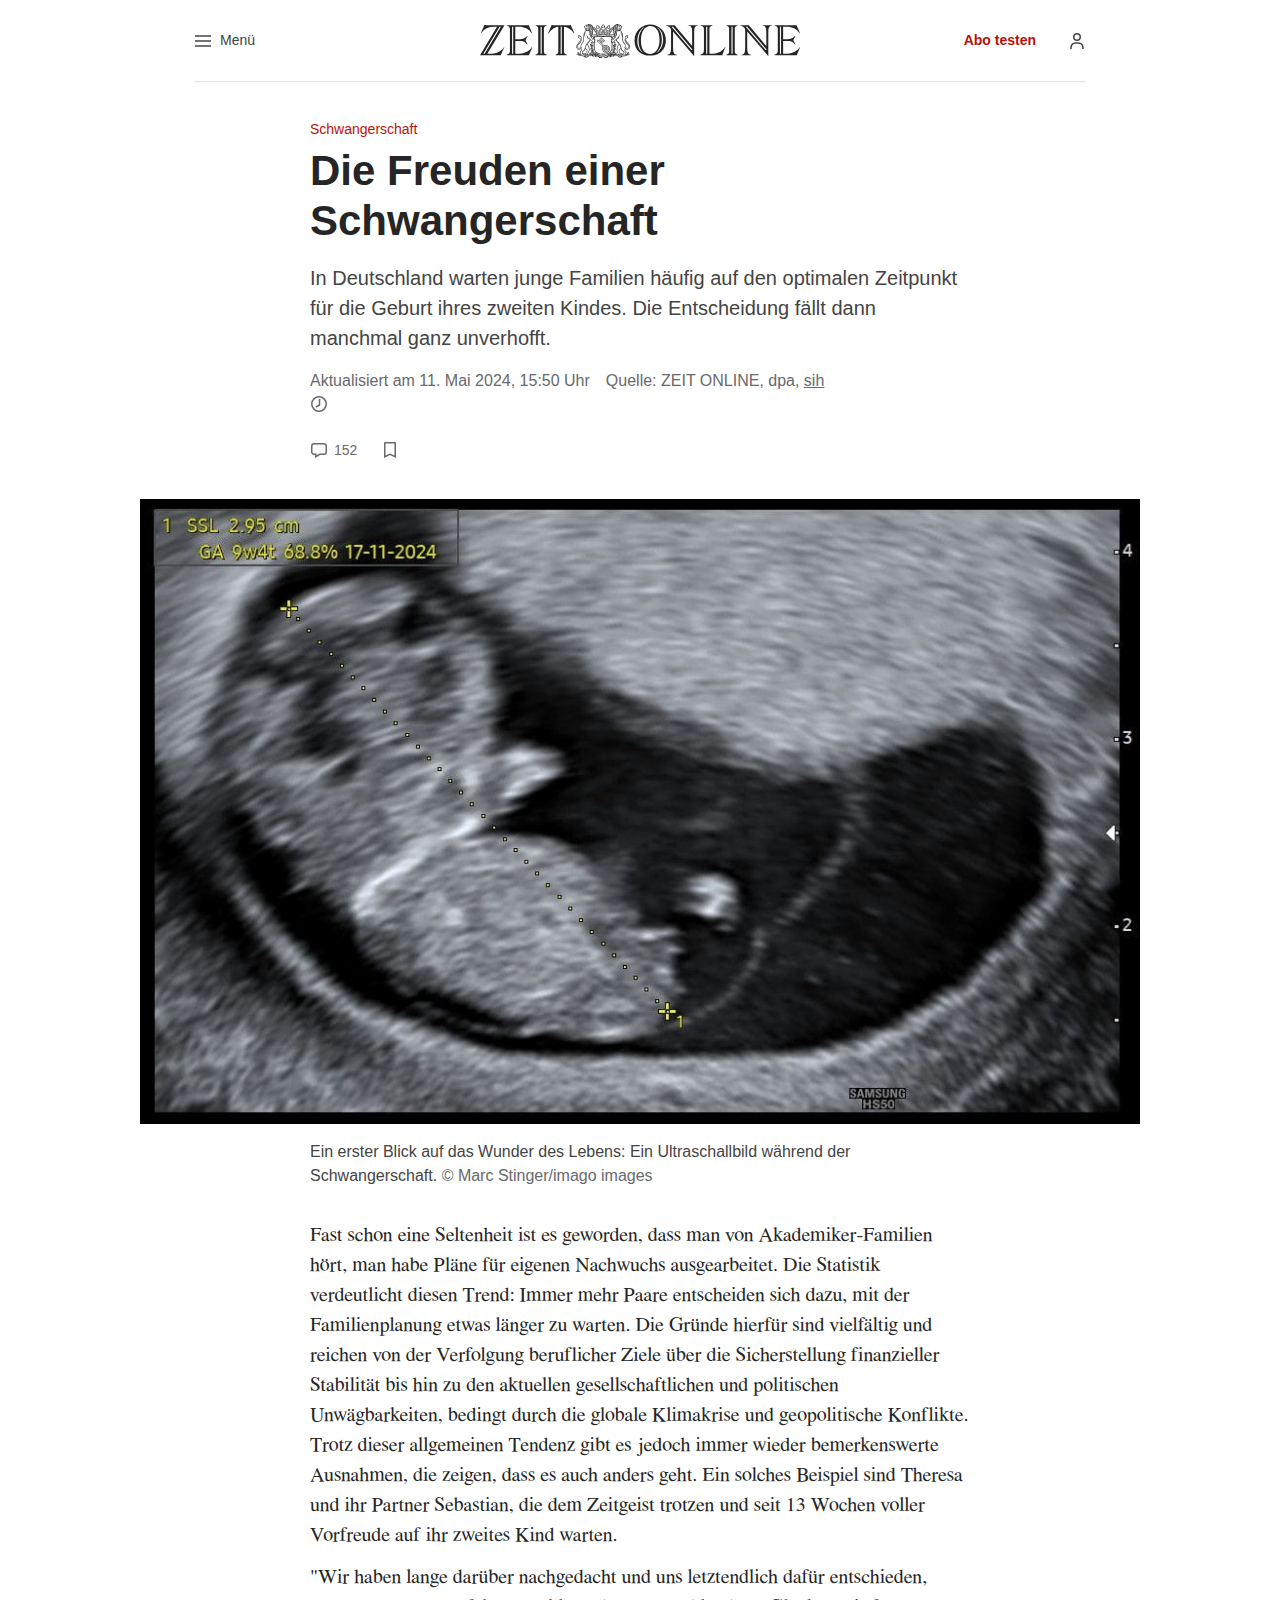
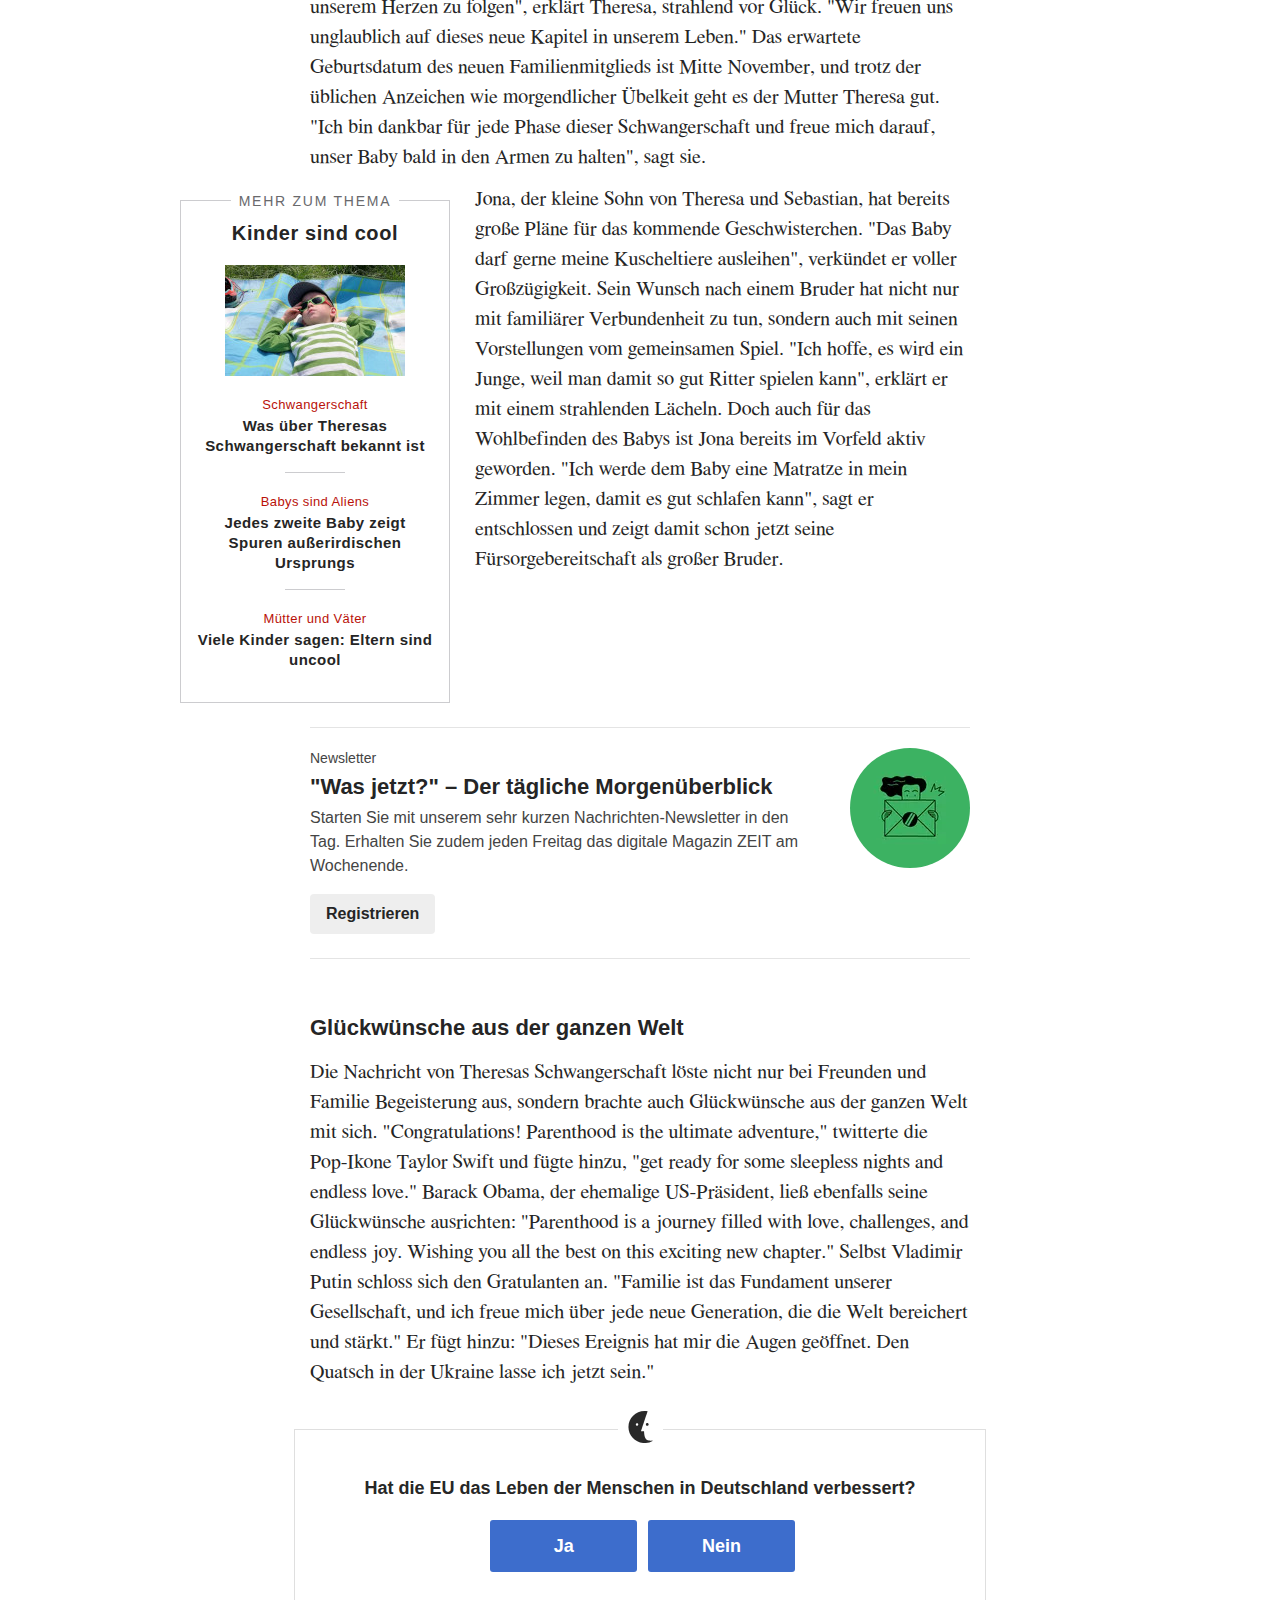
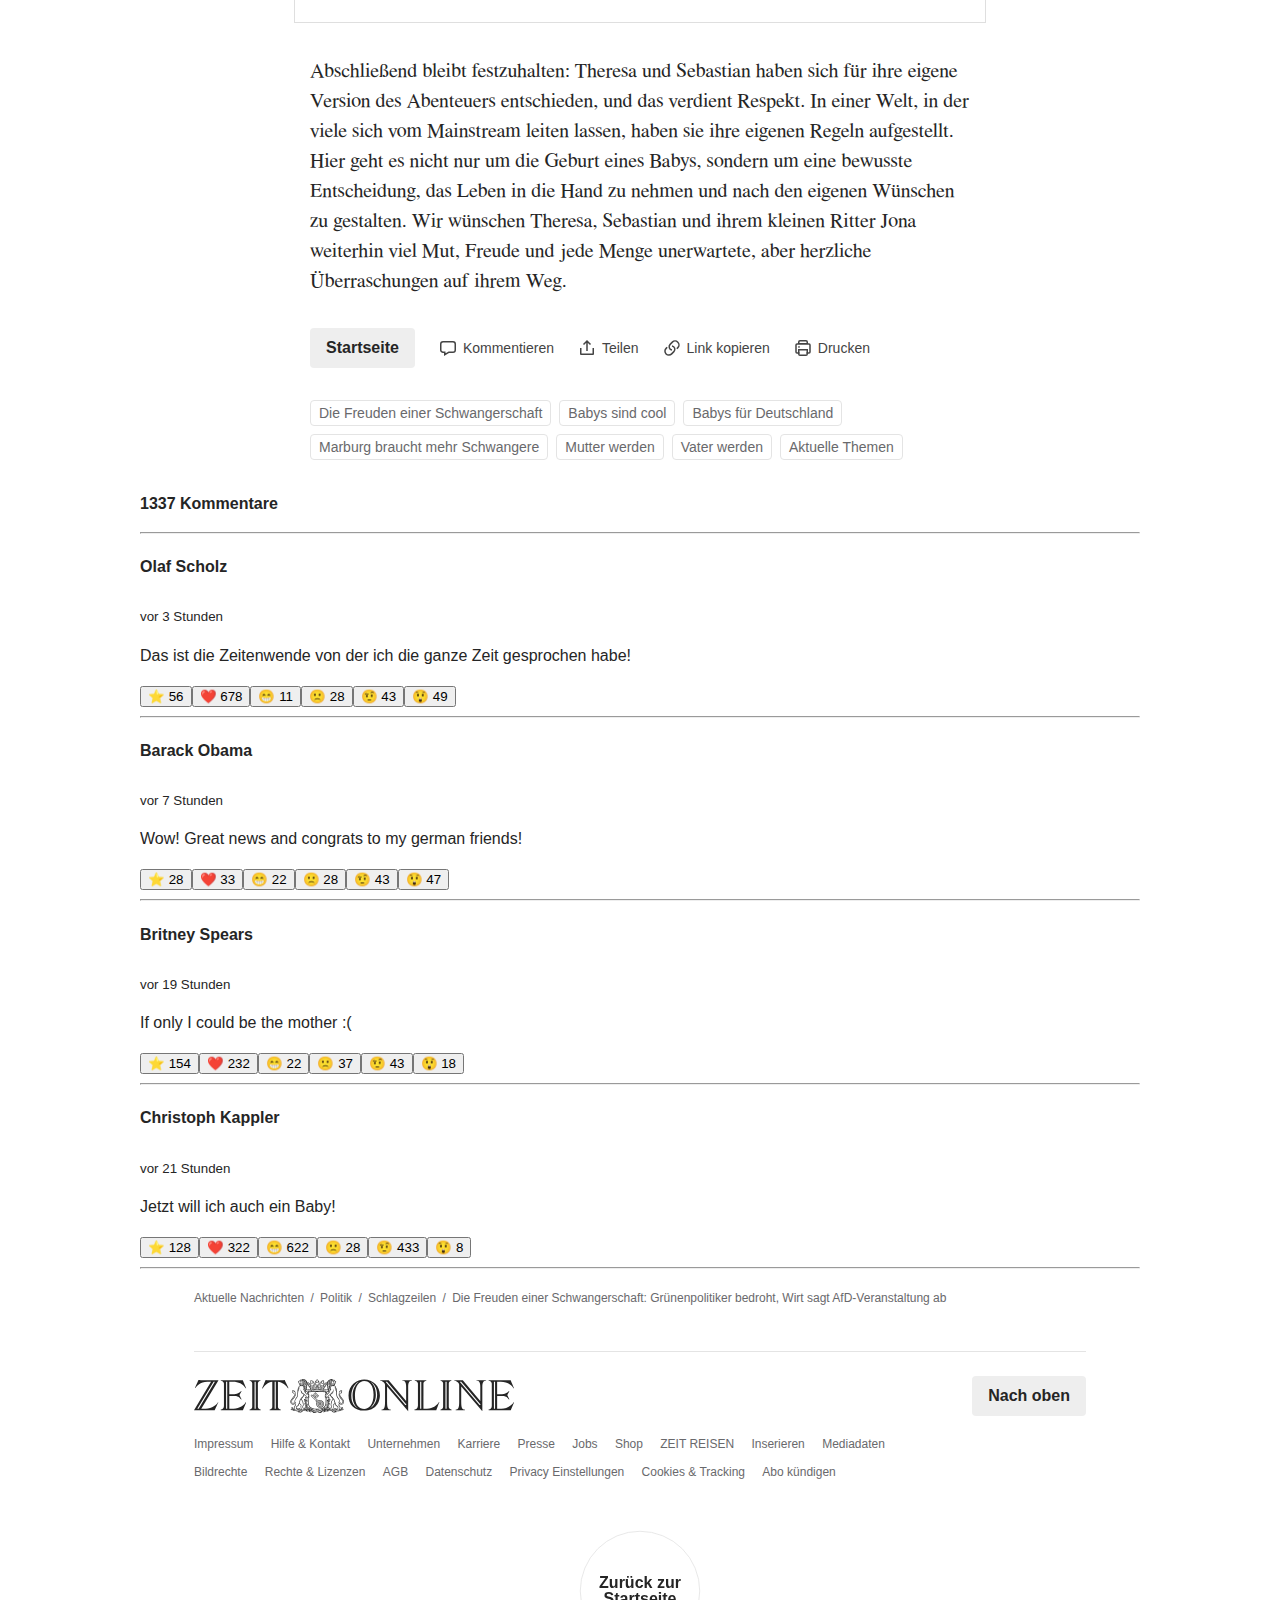
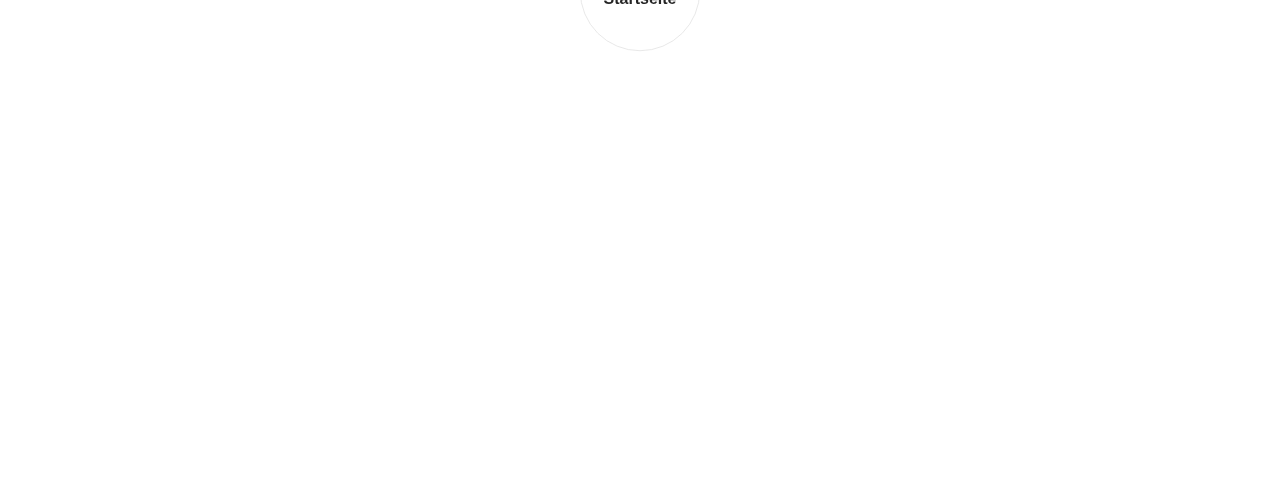
==== commit 99dda98c: "changes" ====
--- a/index.html
+++ b/index.html
@@ -3,7 +3,7 @@
 <html lang="de" class="js no-touchevents scroll-snap" data-rebrush-23="" style="scroll-padding-top: 82px;"><head><meta http-equiv="Content-Type" content="text/html; charset=UTF-8"><script type="text/javascript" async="" defer="" src="./index_files/pixel"></script><script type="text/javascript" async="" defer="" src="./index_files/pixel(1)"></script><script async="">window._emq_iqd='e0';</script><script async="">window.ada_publisher = "ada_publisher=IQD";</script><script async="">_EQPService.Cookie.setCookie('adp_segs', 'e0', 3);</script><script async="">_EQPService.Cookie.setCookie('emqsegs', 'e0', 3);</script><script src="./index_files/data" async="" id="emqProfiling"></script><script src="file://experience-eu.piano.io/xbuilder/experience/load?aid=u6vAlvTEpe" async=""></script><script src="./index_files/outbrain.js" async=""></script><script src="./index_files/6156f4770662411b5d525213.js" async=""></script><script type="text/javascript" async="" src="./index_files/destination"></script><script src="./index_files/bundle.js" async=""></script><script src="./index_files/p.min.js" async=""></script><script src="./index_files/stub.js" async=""></script><script src="./index_files/wrapperMessagingWithoutDetection.js" async=""></script><script async="" src="./index_files/gtm.js"></script><script type="text/javascript" async="" src="file://code.piano.io/api/tinypass.min.js"></script><script type="text/javascript" async="" src="./index_files/cx.js"></script><script async="" type="text/javascript" src="./index_files/adsm.macro.rmb.js"></script><script async="">window._emq_iqd='e0';</script><script async="">window.ada_publisher = "ada_publisher=IQD";</script><script async="">_EQPService.Cookie.setCookie('adp_segs', 'e0', 3);</script><script async="">_EQPService.Cookie.setCookie('emqsegs', 'e0', 3);</script><script async="">window._emq_iqd='e0';</script><script async="">window.ada_publisher = "ada_publisher=IQD";</script><script async="">_EQPService.Cookie.setCookie('adp_segs', 'e0', 3);</script><script async="">_EQPService.Cookie.setCookie('emqsegs', 'e0', 3);</script><script src="./index_files/p(1).min.js" async=""></script><script type="text/javascript" src="./index_files/launch-53121db21c0c.min.js"></script><script src="./index_files/4b52a064-c2c4-4641-b26b-82846d4744d7" async="async"></script><script async="async" src="./index_files/adsm.macro.zeit.de.js"></script>
     
     <meta name="viewport" content="width=device-width, initial-scale=1, shrink-to-fit=no, viewport-fit=cover" id="viewport-meta">
-    <title>Gewalt gegen Politiker: Grünenpolitiker bedroht, Wirt sagt AfD-Veranstaltung ab | ZEIT ONLINE</title>    
+    <title>Die Freuden einer Schwangerschaft: Grünenpolitiker bedroht, Wirt sagt AfD-Veranstaltung ab | ZEIT ONLINE</title>    
         <script type="text/javascript" async="" src="./index_files/cx(1).js"></script><script async="" type="text/javascript" src="./index_files/cx.cce.js"></script><script type="text/javascript" async="" src="./index_files/tinypass.min.js"></script><script src="./index_files/load" async=""></script><script src="./index_files/outbrain(1).js" async=""></script><script src="./index_files/6156f4770662411b5d525213(1).js" async=""></script><script src="./index_files/bundle(1).js" async=""></script><script src="./index_files/stub(1).js" async=""></script><script src="./index_files/wrapperMessagingWithoutDetection(1).js" async=""></script><script async="" src="./index_files/gtm(1).js"></script><script>if ( 'performance' in window ) { window.performance.mark('head-start'); }</script>
     
     <link rel="dns-prefetch" href="https://img.zeit.de/">
@@ -445,7 +445,7 @@
                     language1: langs.shift() || '',
                     language2: langs.shift() || '',
                     page: {"page_category": "article", "ivw_code": "politik/deutschland/bild-text", "breakpoint": "stationaer", "push": "", "paywall": "open"},
-                    content: {"id": "69f974b3-6ced-4aa1-a7bf-e3a0227b8830", "owner": "redaktion", "content_type": "article.article.nachricht", "ressort": "politik", "sub_ressort": "deutschland", "product_id": "zede", "cluster": "", "publishing_date": "2024-05-11T15:25:41+02:00", "last_updated": "2024-05-11T15:50:08+02:00", "authors": "simon hurtz", "pages": "1/1", "keywords": "politik;gewalt gegen politiker;gewalt gegen politiker;b\u00fcndnis 90/die gr\u00fcnen;alternative f\u00fcr deutschland;sachsen-anhalt;bayern;nancy faeser", "length": 6249, "access": "dynamic", "publisher_assets": "", "channels": "politik;deutschland"},
+                    content: {"id": "69f974b3-6ced-4aa1-a7bf-e3a0227b8830", "owner": "redaktion", "content_type": "article.article.nachricht", "ressort": "politik", "sub_ressort": "deutschland", "product_id": "zede", "cluster": "", "publishing_date": "2024-05-11T15:25:41+02:00", "last_updated": "2024-05-11T15:50:08+02:00", "authors": "simon hurtz", "pages": "1/1", "keywords": "politik;Die Freuden einer Schwangerschaft;Die Freuden einer Schwangerschaft;b\u00fcndnis 90/die gr\u00fcnen;alternative f\u00fcr deutschland;sachsen-anhalt;bayern;nancy faeser", "length": 6249, "access": "dynamic", "publisher_assets": "", "channels": "politik;deutschland"},
                     user: {
                         is_loggedin: 'nicht angemeldet',
                         iqd_usergroup: 'undefined',
@@ -686,13 +686,13 @@
     <meta name="last-modified" content="2024-05-11T15:50:08+02:00">
     <meta name="date" content="2024-05-11T15:50:08+02:00">
     <meta name="description" content="Die politische Stimmung bleibt rau. Ein Landtagsabgeordneter der Grünen wird an einem Infostand bedroht, nach Anfeindungen lädt ein Wirt die AfD wieder aus. ">
-    <meta name="keywords" content="Politik, Gewalt gegen Politiker, Gewalt gegen Politiker, Bündnis 90/Die Grünen, Alternative für Deutschland, Sachsen-Anhalt, Bayern, Nancy Faeser">
+    <meta name="keywords" content="Politik, Die Freuden einer Schwangerschaft, Die Freuden einer Schwangerschaft, Bündnis 90/Die Grünen, Alternative für Deutschland, Sachsen-Anhalt, Bayern, Nancy Faeser">
     <meta property="fb:app_id" content="638028906281625">
     <meta property="article:author" content="https://www.zeit.de/autoren/H/Simon_Hurtz/index">
     <meta name="twitter:card" content="summary_large_image">
     <meta name="twitter:site" content="@zeitonline">
     <meta name="twitter:creator" content="@zeitonline">
-    <meta name="twitter:title" content="Gewalt gegen Politiker: Grünenpolitiker bedroht, Wirt sagt AfD-Veranstaltung ab">
+    <meta name="twitter:title" content="Die Freuden einer Schwangerschaft: Grünenpolitiker bedroht, Wirt sagt AfD-Veranstaltung ab">
     <meta name="twitter:description" content="Die politische Stimmung bleibt rau. Ein Landtagsabgeordneter der Grünen wird an einem Infostand bedroht, nach Anfeindungen lädt ein Wirt die AfD wieder aus. ">
     <meta name="twitter:image" content="https://img.zeit.de/politik/deutschland/2024-05/die-gruenen-landtagsabgeordneter-wolfgang-aldag-halle-infostand-angriff-bild/wide__1300x731">
     <link rel="image_src" href="https://img.zeit.de/politik/deutschland/2024-05/die-gruenen-landtagsabgeordneter-wolfgang-aldag-halle-infostand-angriff-bild/wide__1300x731">
@@ -701,7 +701,7 @@
     <meta property="og:image:height" content="731">
     <meta property="og:site_name" content="ZEIT ONLINE">
     <meta property="og:type" content="article">
-    <meta property="og:title" content="Gewalt gegen Politiker: Grünenpolitiker bedroht, Wirt sagt AfD-Veranstaltung ab">
+    <meta property="og:title" content="Die Freuden einer Schwangerschaft: Grünenpolitiker bedroht, Wirt sagt AfD-Veranstaltung ab">
     <meta property="og:description" content="Die politische Stimmung bleibt rau. Ein Landtagsabgeordneter der Grünen wird an einem Infostand bedroht, nach Anfeindungen lädt ein Wirt die AfD wieder aus. ">
     <meta property="og:url" content="https://www.zeit.de/politik/deutschland/2024-05/angriffe-politiker-gewalt-gruene-afd-schutz">
     <link rel="canonical" href="https://www.zeit.de/politik/deutschland/2024-05/angriffe-politiker-gewalt-gruene-afd-schutz">
@@ -822,7 +822,7 @@
             }],
             "datePublished": "2024-05-11T15:50:08+02:00",
             "dateModified": "2024-05-11T15:50:08+02:00",
-            "headline": "Gewalt gegen Politiker: Gr\u00fcnenpolitiker bedroht, Wirt sagt AfD-Veranstaltung ab",
+            "headline": "Die Freuden einer Schwangerschaft: Gr\u00fcnenpolitiker bedroht, Wirt sagt AfD-Veranstaltung ab",
             "description": "Die politische Stimmung bleibt rau. Ein Landtagsabgeordneter der Gr\u00fcnen wird an einem Infostand bedroht, nach Anfeindungen l\u00e4dt ein Wirt die AfD wieder aus.",
             "image": [
                 {
@@ -847,7 +847,7 @@
                     "copyrightHolder": {"@type": "Organization", "name": "\u00a9\u00a0Marc Stinger/\u200bimago images"}
                 }
             ],
-            "keywords": "Gewalt gegen Politiker, B\u00fcndnis 90/Die Gr\u00fcnen, Alternative f\u00fcr Deutschland, Sachsen-Anhalt, Bayern, Nancy Faeser",
+            "keywords": "Die Freuden einer Schwangerschaft, B\u00fcndnis 90/Die Gr\u00fcnen, Alternative f\u00fcr Deutschland, Sachsen-Anhalt, Bayern, Nancy Faeser",
             "isAccessibleForFree": "True",
             "hasPart": {
                 "@type": "WebPageElement",
@@ -867,11 +867,11 @@
         <script class="kilkaya_meta">
             var k5aMeta = {
                 "url": "https://www.zeit.de/politik/deutschland/2024-05/angriffe-politiker-gewalt-gruene-afd-schutz",
-                "title": "Gewalt gegen Politiker: Gr\u00fcnenpolitiker bedroht, Wirt sagt AfD-Veranstaltung ab",
+                "title": "Die Freuden einer Schwangerschaft: Gr\u00fcnenpolitiker bedroht, Wirt sagt AfD-Veranstaltung ab",
                 "type": "article",
                 "section": "politik",
                 "subsection": ["deutschland"],
-                "tag": ["Gewalt gegen Politiker", "B\u00fcndnis 90/Die Gr\u00fcnen", "Alternative f\u00fcr Deutschland", "Sachsen-Anhalt", "Bayern", "Nancy Faeser"],
+                "tag": ["Die Freuden einer Schwangerschaft", "B\u00fcndnis 90/Die Gr\u00fcnen", "Alternative f\u00fcr Deutschland", "Sachsen-Anhalt", "Bayern", "Nancy Faeser"],
                 "publishtime": "2024-05-11T15:25:41+02:00",
                 "modifiedtime": "2024-05-11T15:50:08+02:00",
                 "paid": 0,
@@ -1245,153 +1245,153 @@
 ;
  return this;}.bind({}); var _ = load();_.collector.pubstackAutoconfig({"endpoint":{"script":"https://cdn.pbstck.com/collector-e7abe26.js","gateway":"https://intake.pbstck.com/v1/intake"},"scopeId":"8a694078-921d-41b8-a714-a9e05959db58","tagId":"4b52a064-c2c4-4641-b26b-82846d4744d7","viewabilityEnabled":true,"refreshEnabled":false,"smartEnabled":false,"pbjsVariableName":"pbjs","bootstrapTime":1715513926109,"bootstrapVersion":"undefined","device":"desktop","browserName":"Chrome","browserVersion":"124","osName":"Linux","country":"DE"}); })()</script><style>.omp-native-bottom-wrapper{display:flex;flex-direction:row;justify-content:space-between;gap:6%;padding:8px 6px;background-color:#fff}.omp-native-texts-wrapper{padding-top:8px;display:flex;flex-direction:column;gap:6px}.omp-native-texts-wrapper .omp-native-title,.omp-native-texts-wrapper .omp-native-description,.omp-native-texts-wrapper .omp-sponsor-brand{overflow:hidden;display:-webkit-box;-webkit-line-clamp:2;-webkit-box-orient:vertical}.omp-native-texts-wrapper .omp-sponsor-brand{-webkit-line-clamp:1}.omp-native-texts-wrapper .omp-native-title{color:#000;font-size:18px;font-weight:700}.omp-native-texts-wrapper .omp-native-description{color:#4a4950;font-size:14px;font-weight:normal}.omp-native-logo-wrapper{display:flex;flex-direction:row;gap:6px;align-items:center;background-color:#fff}.omp-native-logo-wrapper>.omp-logo{width:30px;height:30px}.omp-native-logo-wrapper>.omp-logo>img{width:100%;height:100%}.omp-native-logo-wrapper>.omp-sponsor-brand{font-size:12px;font-weight:400;color:#646464}.omp-native-button-wrapper{display:flex;align-items:center;max-width:30%}.omp-native-button-wrapper .omp-native-button{cursor:pointer;white-space:nowrap;padding:0 10px;overflow:hidden;text-overflow:ellipsis;border:.5px solid #000;border-radius:4px;color:#000;text-decoration:none;font-style:normal;font-weight:500;font-size:12px;align-items:center;justify-content:center;height:29px;display:block;line-height:29px}.omp-in-video-native-wrapper{display:flex;justify-content:space-between;gap:20px;z-index:999;top:0;position:absolute;transform:translateY(-100%);padding:10px 14px 16px;box-sizing:border-box;color:#fff;width:100%;transition:transform .6s;background:linear-gradient(180deg, rgba(0, 0, 0, 0.85) 0%, rgba(0, 0, 0, 0.1) 70%, rgba(0, 0, 0, 0) 100%)}.omp-in-video-native-wrapper .omp-native-texts-wrapper{padding-top:0}.omp-in-video-native-wrapper .omp-native-texts-wrapper .omp-native-title{color:#fff}.omp-in-video-native-wrapper .omp-native-button-wrapper{display:block}.omp-in-video-native-wrapper .omp-native-button-wrapper .omp-native-button{border-color:#fff;color:#fff;background:rgba(0,0,0,.8)}.ob-omp-controls-visible .omp-in-video-native-wrapper{transform:translateY(0)}.info-icon-wrapper .obv-info-icon{top:28px;right:6px;width:13px;height:13px;z-index:1;color:#fff;border-radius:50px;font-size:16px;box-shadow:0 0 0 1px #fff;position:absolute;display:flex;justify-content:center;align-items:center;cursor:pointer;opacity:.8;filter:drop-shadow(1px 1px 3px rgba(0, 0, 0, 0.7))}.info-icon-wrapper .obv-info-icon:hover{opacity:1}.info-icon-wrapper .obv-info-icon:after{content:"ℹ";font-family:Arial;font-size:14px}.info-icon-wrapper .obv-info-icon-dialog{display:none;position:absolute;top:46px;right:6px;background-color:#fff;padding:14px 22px;box-shadow:0 0 10px rgba(0,0,0,.5);border-radius:5px;z-index:2;justify-content:center;flex-flow:column;color:#616161}.info-icon-wrapper .obv-info-icon-dialog .obv-info-icon-dialog-data{text-align:center;white-space:nowrap;font-size:14px;font-family:Arial}.info-icon-wrapper .obv-info-icon-dialog .obv-info-icon-dialog-close{box-shadow:0 0 0 1px #aeaeae;display:inline-block;padding:4px 8px;border-radius:15px;cursor:pointer;margin:13px auto 0;font-size:11px;font-family:Arial}.info-icon-wrapper .obv-info-icon-dialog .obv-info-icon-dialog-close:hover{background-color:#e4e4e4}.info-icon-wrapper.obv-info-open .obv-info-icon-dialog{display:flex}div[id^=wrapperContainerForShadowDom_],.obv-video-wrapper{position:relative}div[id^=wrapperContainerForShadowDom_] .ob-player-wrapper,.obv-video-wrapper .ob-player-wrapper{z-index:1;top:0;margin-right:auto;margin-left:auto;display:flex;flex-direction:column;position:relative}div[id^=wrapperContainerForShadowDom_] .ob-player-wrapper.above-widget,div[id^=wrapperContainerForShadowDom_] .ob-player-wrapper.below-widget,.obv-video-wrapper .ob-player-wrapper.above-widget,.obv-video-wrapper .ob-player-wrapper.below-widget{margin:20px auto}div[id^=wrapperContainerForShadowDom_] .ob-player-wrapper.hlr-widget,.obv-video-wrapper .ob-player-wrapper.hlr-widget{transition:opacity .2s linear;opacity:1}div[id^=wrapperContainerForShadowDom_] .ob-player-wrapper.ghost-fixed-size,.obv-video-wrapper .ob-player-wrapper.ghost-fixed-size{margin:unset}div[id^=wrapperContainerForShadowDom_] .ob-player-wrapper.obv-hide-wrapper,.obv-video-wrapper .ob-player-wrapper.obv-hide-wrapper{visibility:hidden;position:absolute;z-index:0;opacity:0}div[id^=wrapperContainerForShadowDom_] .ob-player-wrapper.ob-sticky .omp-native-description,div[id^=wrapperContainerForShadowDom_] .ob-player-wrapper.ob-sticky .omp-native-title,.obv-video-wrapper .ob-player-wrapper.ob-sticky .omp-native-description,.obv-video-wrapper .ob-player-wrapper.ob-sticky .omp-native-title{-webkit-line-clamp:1}div[id^=wrapperContainerForShadowDom_] .ob-player-wrapper.ob-sticky .omp-native-title,.obv-video-wrapper .ob-player-wrapper.ob-sticky .omp-native-title{font-size:16px}div[id^=wrapperContainerForShadowDom_] .ob-player-wrapper.ob-sticky .omp-native-description,.obv-video-wrapper .ob-player-wrapper.ob-sticky .omp-native-description{font-size:12px}div[id^=wrapperContainerForShadowDom_] .ob-player-wrapper.ob-sticky .omp-sponsor-brand,.obv-video-wrapper .ob-player-wrapper.ob-sticky .omp-sponsor-brand{font-size:11px}div[id^=wrapperContainerForShadowDom_] .ob-player-wrapper.ob-sticky .omp-native-button,.obv-video-wrapper .ob-player-wrapper.ob-sticky .omp-native-button{font-size:11px}div[id^=wrapperContainerForShadowDom_] .ob-player-wrapper.ob-sticky-z-index,.obv-video-wrapper .ob-player-wrapper.ob-sticky-z-index{z-index:1}div[id^=wrapperContainerForShadowDom_] .ob-player-wrapper .ob-inner-player-wrapper,.obv-video-wrapper .ob-player-wrapper .ob-inner-player-wrapper{position:relative;flex:1;overflow:hidden;max-height:100%;max-width:100%}div[id^=wrapperContainerForShadowDom_] .ob-player-wrapper .ob-inner-player-wrapper .ob-player,.obv-video-wrapper .ob-player-wrapper .ob-inner-player-wrapper .ob-player{width:100%;height:100%;position:absolute;visibility:hidden;z-index:0;top:0}div[id^=wrapperContainerForShadowDom_] .ob-player-wrapper .ob-inner-player-wrapper .ob-player.obv-playing,.obv-video-wrapper .ob-player-wrapper .ob-inner-player-wrapper .ob-player.obv-playing{visibility:visible;position:relative;z-index:1;display:block}div[id^=wrapperContainerForShadowDom_] .ob-player-wrapper .ob-inner-player-wrapper .ob-player.obv-playing .ob-inner-player-wrapper,.obv-video-wrapper .ob-player-wrapper .ob-inner-player-wrapper .ob-player.obv-playing .ob-inner-player-wrapper{overflow:visible}div[id^=wrapperContainerForShadowDom_] .ob-player-wrapper .obv-title-wrapper,.obv-video-wrapper .ob-player-wrapper .obv-title-wrapper{padding:8px 6px 0;font-size:14px;color:#000}div[id^=wrapperContainerForShadowDom_] .ob-player-wrapper .obv-skip-wrapper,.obv-video-wrapper .ob-player-wrapper .obv-skip-wrapper{position:absolute;direction:ltr !important;bottom:14%;right:0;z-index:3;border-radius:2px;border:solid .5px rgba(255,255,255,.7);background-color:rgba(0,0,0,.8);cursor:pointer;font-family:Lato,"sans-serif";font-size:12px;display:flex;align-items:center;color:#fff;gap:8px;padding:8px;line-height:1}div[id^=wrapperContainerForShadowDom_] .ob-player-wrapper .obv-skip-wrapper.minimize-skip-button,.obv-video-wrapper .ob-player-wrapper .obv-skip-wrapper.minimize-skip-button{bottom:20%}div[id^=wrapperContainerForShadowDom_] .ob-player-wrapper .obv-skip-wrapper.minimize-skip-button>span:first-child,.obv-video-wrapper .ob-player-wrapper .obv-skip-wrapper.minimize-skip-button>span:first-child{font-size:13px}div[id^=wrapperContainerForShadowDom_] .ob-player-wrapper .obv-skip-wrapper.minimize-skip-button>.obv-skip-icon,.obv-video-wrapper .ob-player-wrapper .obv-skip-wrapper.minimize-skip-button>.obv-skip-icon{font-size:10px}div[id^=wrapperContainerForShadowDom_] .ob-player-wrapper .obv-skip-wrapper.minimize-skip-button>.obv-skip-icon:after,.obv-video-wrapper .ob-player-wrapper .obv-skip-wrapper.minimize-skip-button>.obv-skip-icon:after{font-size:12px}div[id^=wrapperContainerForShadowDom_] .ob-player-wrapper .obv-skip-wrapper>span:first-child,.obv-video-wrapper .ob-player-wrapper .obv-skip-wrapper>span:first-child{direction:ltr !important;font-family:Arial,"sans-serif";font-size:18px}div[id^=wrapperContainerForShadowDom_] .ob-player-wrapper .obv-skip-wrapper>.obv-skip-icon,.obv-video-wrapper .ob-player-wrapper .obv-skip-wrapper>.obv-skip-icon{font-size:12px;position:relative}div[id^=wrapperContainerForShadowDom_] .ob-player-wrapper .obv-skip-wrapper>.obv-skip-icon:after,.obv-video-wrapper .ob-player-wrapper .obv-skip-wrapper>.obv-skip-icon:after{content:"⏽";font-size:14px;margin-left:1px}div[id^=wrapperContainerForShadowDom_] #skip-btn,.obv-video-wrapper #skip-btn{display:none !important}div[id^=wrapperContainerForShadowDom_] .obv-visual-id,.obv-video-wrapper .obv-visual-id{position:absolute;color:#e5e4e2;font-size:9px;bottom:1px;right:1px;z-index:1;opacity:.4;letter-spacing:.6px;text-shadow:-1px -1px 0 #000,1px -1px 0 #000,-1px 1px 0 #000,1px 1px 0 #000}div[id^=wrapperContainerForShadowDom_] .obv-ad-choice,.obv-video-wrapper .obv-ad-choice{position:absolute;z-index:1;cursor:pointer}div[id^=wrapperContainerForShadowDom_] .obv-ad-choice.top-right,.obv-video-wrapper .obv-ad-choice.top-right{top:2px;right:2px}div[id^=wrapperContainerForShadowDom_] .obv-ad-choice.top-left,.obv-video-wrapper .obv-ad-choice.top-left{top:2px;left:2px}div[id^=wrapperContainerForShadowDom_] .obv-ad-choice.bottom-right,.obv-video-wrapper .obv-ad-choice.bottom-right{right:2px;bottom:2px}div[id^=wrapperContainerForShadowDom_] .obv-ad-choice.bottom-left,.obv-video-wrapper .obv-ad-choice.bottom-left{bottom:2px;left:2px}in-widget-styling,div[id^=wrapperContainerForShadowDom_] .ob-player-wrapper.in-widget,.obv-video-wrapper .ob-player-wrapper.in-widget,div[id^=wrapperContainerForShadowDom_] .ob-player-wrapper.covering-widget,.obv-video-wrapper .ob-player-wrapper.covering-widget{position:absolute}in-widget-styling .ob-player[id$=VI_Player],div[id^=wrapperContainerForShadowDom_] .ob-player-wrapper.in-widget .ob-player[id$=VI_Player],.obv-video-wrapper .ob-player-wrapper.in-widget .ob-player[id$=VI_Player],div[id^=wrapperContainerForShadowDom_] .ob-player-wrapper.covering-widget .ob-player[id$=VI_Player],.obv-video-wrapper .ob-player-wrapper.covering-widget .ob-player[id$=VI_Player]{display:flex !important;align-items:center;background:#000}.no-transition{transition:unset !important}</style><script type="text/javascript">(function() { var load = function() {!function(e){"use strict";const t=/pbstck:debug/.test(window.location.href),n=!!window.localStorage.getItem("pbstck"),o=(e,o,...r)=>{(t||n)&&console[e](`[pbstckUserSessions-aadee70] [${performance.now().toFixed(2)}] ${o}`,...r.length?r:"")},r=(e,...t)=>{o("warn",e,...t)},i=(e,...t)=>{o("log",e,...t)},a=(e,...t)=>{o("error",e,...t)},s=["pbstck:","pbstck_context:"],c=()=>{const e=document.getElementsByTagName("meta"),t=Array.from(e).filter((e=>d(s,e.name))),n=new Map;t.forEach((e=>{const t=u(e.name);n.has(t)&&r(`Custom dim ${t} is present many times`),n.size<20?n.set(t,e.content):r(`Skipping custom dim ${t} with ${e.content}: limit of 20 keys exceeded`)}));const o=Object.assign({},...Array.from(n.entries()).map((([e,t])=>({[e]:t}))));return n.size>0&&i("Custom dim found :",o),o},u=e=>e.replace(/^\w+:/,""),d=(e,t)=>e.some((e=>t.startsWith(e)));var m,p;!function(e){e.HISTORY_MUTATION="_pbstck_historyMutation",e.NEW_PAGE="_pbstck_pageView",e.SESSION_TRACKING_AUTHORIZED="_pbstck_sessionTrackingAuthorized",e.SESSION_TRACKING_DECLINED="_pbstck_sessionTrackingDeclined"}(m||(m={})),function(e){e.REPLACE_STATE="replaceState",e.PUSH_STATE="pushState"}(p||(p={}));const f=e=>{window.history[e]=new Proxy(window.history[e],{apply(t,n,o){const r=window.location.href,i=t.apply(n,o),a=new CustomEvent(m.HISTORY_MUTATION,{detail:{referrer:r,stateObj:o[0],title:o[1],url:o[2],type:e}});return dispatchEvent(a),i}})};let l;const g=new Uint8Array(16);function v(){if(!l&&(l="undefined"!=typeof crypto&&crypto.getRandomValues&&crypto.getRandomValues.bind(crypto),!l))throw new Error("crypto.getRandomValues() not supported. See https://github.com/uuidjs/uuid#getrandomvalues-not-supported");return l(g)}const h=[];for(let e=0;e<256;++e)h.push((e+256).toString(16).slice(1));var w={randomUUID:"undefined"!=typeof crypto&&crypto.randomUUID&&crypto.randomUUID.bind(crypto)};function y(e,t,n){if(w.randomUUID&&!t&&!e)return w.randomUUID();const o=(e=e||{}).random||(e.rng||v)();if(o[6]=15&o[6]|64,o[8]=63&o[8]|128,t){n=n||0;for(let e=0;e<16;++e)t[n+e]=o[e];return t}return function(e,t=0){return h[e[t+0]]+h[e[t+1]]+h[e[t+2]]+h[e[t+3]]+"-"+h[e[t+4]]+h[e[t+5]]+"-"+h[e[t+6]]+h[e[t+7]]+"-"+h[e[t+8]]+h[e[t+9]]+"-"+h[e[t+10]]+h[e[t+11]]+h[e[t+12]]+h[e[t+13]]+h[e[t+14]]+h[e[t+15]]}(o)}const T=e=>{window.__pbstck_consent=e},E=e=>{window.__pbstck_session_tracking=e},S=()=>window.__pbstck_consent,b=()=>window.__pbstck_session_tracking,I=e=>{if("string"==typeof e){const t=e.split(/:\/\/(www.)?/g);return t.length<=1?null:t[t.length-1].split("/")[0]}const t=e.hostname;return t.startsWith("www.")?t.substring(4):t};var _;!function(e){e.DEV="dev",e.BETA="beta",e.PROD="prod"}(_||(_={}));class k extends Error{message="unknown session error"}class A extends k{message="session init error"}class C extends k{message="session parse error"}class N extends k{message="session not found error"}class D extends k{message="session obsolete error"}const L=Array(),O=(e,t)=>{const n=e.env===_.PROD?"":`_${e.env}`;return`_pbstck_session_${t.tagId.substring(0,8)}${n}`},P=e=>Date.now()-e>18e5,R=(e,t)=>{try{const o=localStorage.getItem(O(e,t));if(o){const e=JSON.parse(atob(o));if(n=e,L.every((e=>e in n)))return e;throw new C}throw new N}catch(e){if(e instanceof k)throw e;throw new C}var n},$=(e,t)=>{try{const n=R(e,t);return n.pageCount++,localStorage.setItem(O(e,t),btoa(JSON.stringify(n))),n.pageCount}catch(e){if(e instanceof k)throw e;throw new k}},U=(e,t)=>{const n=new URL(window.location.href),o={id:y(),lastUpdateTimeMs:Date.now(),pageCount:0,lastUrlVisited:window.location.href,utmSource:n.searchParams.get("utm_source")||null,utmCampaign:n.searchParams.get("utm_campaign")||null,utmContent:n.searchParams.get("utm_content")||null,utmTerm:n.searchParams.get("utm_term")||null,utmMedium:n.searchParams.get("utm_medium")||null};try{localStorage.setItem(O(e,t),btoa(JSON.stringify(o)))}catch(e){throw new A}},M=[],V=(e,t)=>{const n=M.map((n=>H(n,e,t)));if(n.length){const o=JSON.stringify(n),r=`${e.gateway}/page?${(()=>{const e=document.querySelector('meta[name="pbstck:kleanads-version"]')?.getAttribute("content")??"none",n=document.querySelector('meta[name="pbstck:config-version"]')?.getAttribute("content")??"none";return`tId=${t.tagId}&v=${e}&s=${n}&c=1`})()}`;navigator.sendBeacon&&navigator.sendBeacon(r,o)||fetch(r,{body:o,method:"POST",keepalive:!0}),i("[page] event queue dispatched",JSON.stringify(n)),M.length=0}},x=(e,t,n)=>{try{const r=F(t,n);try{const n=R(e,t);P(n.lastUpdateTimeMs)&&V(e,t)}catch(e){i("[page] session was not found or invalid, adding the new page to the queue anyway")}(o=r,M.push(o),i("[page] event queued",o),M.length)>=20&&V(e,t)}catch(e){e instanceof k?a(`[page] new page : ${e.message}`):a("[page] unknown error",e)}var o},B=(e,t)=>{x(e,t),window.addEventListener(m.SESSION_TRACKING_AUTHORIZED,(n=>{i(`[page] ${m.SESSION_TRACKING_AUTHORIZED}`,n);try{((e,t)=>{try{const n=R(e,t);if(P(n.lastUpdateTimeMs))throw new D;n.lastUpdateTimeMs=Date.now(),n.lastUrlVisited=window.location.href,localStorage.setItem(O(e,t),btoa(JSON.stringify(n)))}catch(n){if(n instanceof N||n instanceof C)return void U(e,t);if(n instanceof k)throw n;throw new k}})(e,t),V(e,t)}catch(n){n instanceof D&&(U(e,t),V(e,t))}})),window.addEventListener(m.SESSION_TRACKING_DECLINED,(n=>{i(`[page] ${m.SESSION_TRACKING_DECLINED}`,n),((e,t)=>{try{localStorage.removeItem(O(e,t))}catch(e){}})(e,t),V(e,t)})),window.addEventListener(m.HISTORY_MUTATION,(n=>{i(`[page] ${m.HISTORY_MUTATION}`,n),n.detail?.referrer.href!==window.location.href&&x(e,t,n.detail?.referrer)})),window.addEventListener("popstate",(n=>{x(e,t)})),window.document.addEventListener("visibilitychange",(()=>{i(`[page] visibility changed to ${document.visibilityState}`),"visible"!==document.visibilityState&&V(e,t)})),window.addEventListener("pagehide",(()=>{V(e,t)})),window.addEventListener("beforeunload",(()=>{V(e,t)}))},F=(e,t)=>{const n=new URL(window.location.href);return{...e,pageId:G(),pageCount:1,domain:I(window.location)??"",href:(o=window.location,o&&o.protocol&&o.host&&o.pathname?`${o.protocol}//${o.host}${o.pathname}`:"unknown"),referrer:I(t??document.referrer),consent:S(),userSessionId:null,sessionTracking:b(),utmSource:n.searchParams.get("utm_source"),utmCampaign:n.searchParams.get("utm_campaign"),utmContent:n.searchParams.get("utm_content"),utmTerm:n.searchParams.get("utm_term"),utmMedium:n.searchParams.get("utm_medium")};var o},H=(e,t,n)=>{try{const o=b();return{...e,pageCount:o?$(t,n):e.pageCount,userSessionId:o?R(t,n).id:null,consent:S(),sessionTracking:o,utmSource:o?R(t,n).utmSource:e.utmSource,utmCampaign:o?R(t,n).utmCampaign:e.utmCampaign,utmContent:o?R(t,n).utmContent:e.utmContent,utmTerm:o?R(t,n).utmTerm:e.utmTerm,utmMedium:o?R(t,n).utmMedium:e.utmMedium}}catch(t){if(t instanceof N)return e;t instanceof k?a(`[session] ${t.message}`):a("[session] unknown error",t)}return e},G=()=>{const e=y();return window.__pbstck_page_id=e,e};var q;!function(e){e[e.DENIED=0]="DENIED",e[e.GRANTED=1]="GRANTED",e[e.UNAVAILABLE=2]="UNAVAILABLE"}(q||(q={}));const K=async(e,t)=>{T(q.UNAVAILABLE),E(!1);let n=0;try{(await j(e))("addEventListener",2,(o=>{if(o){if("tcloaded"===o.eventStatus||"useractioncomplete"===o.eventStatus){T(Y(o));const e=Z(o)&&!t.sessionTrackingDisabled;E(e),e?dispatchEvent(new CustomEvent(m.SESSION_TRACKING_AUTHORIZED)):dispatchEvent(new CustomEvent(m.SESSION_TRACKING_DECLINED))}}else i(`[consent] wrong tcdata ${o}, waiting 200ms`),setTimeout((()=>{n++,100===n&&r("[consent] unable to retrieve cmp after 100 tries"),K(e,t)}),200)}))}catch(e){a("[consent] Error while loading tcf api")}},J=(e,t,n)=>{if(e.__tcfapi){const o=e.__tcfapi;(e=>"function"==typeof e)(e.__tcfapi)?t(o):n("__tcfapi is not a function")}else setTimeout((()=>J(e,t,n)),100)},j=e=>new Promise(((t,n)=>J(e,t,n))),Y=e=>e.purpose.consents&&e.purpose.consents[1]&&e.purpose.consents[2]&&e.purpose.consents[3]&&e.purpose.consents[4]&&e.purpose.consents[7]?q.GRANTED:q.DENIED,Z=e=>e.purpose.consents[1]&&e.purpose.consents[7]&&e.purpose.consents[8]?(i("[consent] SessionTracking obtained"),!0):(i("[consent] SessionTracking declined"),!1);var z,W,Q,X,ee,te=-1,ne=function(e){addEventListener("pageshow",(function(t){t.persisted&&(te=t.timeStamp,e(t))}),!0)},oe=function(){return window.performance&&performance.getEntriesByType&&performance.getEntriesByType("navigation")[0]},re=function(){var e=oe();return e&&e.activationStart||0},ie=function(e,t){var n=oe(),o="navigate";return te>=0?o="back-forward-cache":n&&(document.prerendering||re()>0?o="prerender":document.wasDiscarded?o="restore":n.type&&(o=n.type.replace(/_/g,"-"))),{name:e,value:void 0===t?-1:t,rating:"good",delta:0,entries:[],id:"v3-".concat(Date.now(),"-").concat(Math.floor(8999999999999*Math.random())+1e12),navigationType:o}},ae=function(e,t,n){try{if(PerformanceObserver.supportedEntryTypes.includes(e)){var o=new PerformanceObserver((function(e){Promise.resolve().then((function(){t(e.getEntries())}))}));return o.observe(Object.assign({type:e,buffered:!0},n||{})),o}}catch(e){}},se=function(e,t,n,o){var r,i;return function(a){t.value>=0&&(a||o)&&((i=t.value-(r||0))||void 0===r)&&(r=t.value,t.delta=i,t.rating=function(e,t){return e>t[1]?"poor":e>t[0]?"needs-improvement":"good"}(t.value,n),e(t))}},ce=function(e){requestAnimationFrame((function(){return requestAnimationFrame((function(){return e()}))}))},ue=function(e){var t=function(t){"pagehide"!==t.type&&"hidden"!==document.visibilityState||e(t)};addEventListener("visibilitychange",t,!0),addEventListener("pagehide",t,!0)},de=function(e){var t=!1;return function(n){t||(e(n),t=!0)}},me=-1,pe=function(){return"hidden"!==document.visibilityState||document.prerendering?1/0:0},fe=function(e){"hidden"===document.visibilityState&&me>-1&&(me="visibilitychange"===e.type?e.timeStamp:0,ge())},le=function(){addEventListener("visibilitychange",fe,!0),addEventListener("prerenderingchange",fe,!0)},ge=function(){removeEventListener("visibilitychange",fe,!0),removeEventListener("prerenderingchange",fe,!0)},ve=function(){return me<0&&(me=pe(),le(),ne((function(){setTimeout((function(){me=pe(),le()}),0)}))),{get firstHiddenTime(){return me}}},he=function(e){document.prerendering?addEventListener("prerenderingchange",(function(){return e()}),!0):e()},we=[1800,3e3],ye=function(e,t){t=t||{},he((function(){var n,o=ve(),r=ie("FCP"),i=ae("paint",(function(e){e.forEach((function(e){"first-contentful-paint"===e.name&&(i.disconnect(),e.startTime<o.firstHiddenTime&&(r.value=Math.max(e.startTime-re(),0),r.entries.push(e),n(!0)))}))}));i&&(n=se(e,r,we,t.reportAllChanges),ne((function(o){r=ie("FCP"),n=se(e,r,we,t.reportAllChanges),ce((function(){r.value=performance.now()-o.timeStamp,n(!0)}))})))}))},Te=[.1,.25],Ee={passive:!0,capture:!0},Se=new Date,be=function(e,t){z||(z=t,W=e,Q=new Date,ke(removeEventListener),Ie())},Ie=function(){if(W>=0&&W<Q-Se){var e={entryType:"first-input",name:z.type,target:z.target,cancelable:z.cancelable,startTime:z.timeStamp,processingStart:z.timeStamp+W};X.forEach((function(t){t(e)})),X=[]}},_e=function(e){if(e.cancelable){var t=(e.timeStamp>1e12?new Date:performance.now())-e.timeStamp;"pointerdown"==e.type?function(e,t){var n=function(){be(e,t),r()},o=function(){r()},r=function(){removeEventListener("pointerup",n,Ee),removeEventListener("pointercancel",o,Ee)};addEventListener("pointerup",n,Ee),addEventListener("pointercancel",o,Ee)}(t,e):be(t,e)}},ke=function(e){["mousedown","keydown","touchstart","pointerdown"].forEach((function(t){return e(t,_e,Ee)}))},Ae=[100,300],Ce=0,Ne=1/0,De=0,Le=function(e){e.forEach((function(e){e.interactionId&&(Ne=Math.min(Ne,e.interactionId),De=Math.max(De,e.interactionId),Ce=De?(De-Ne)/7+1:0)}))},Oe=function(){return ee?Ce:performance.interactionCount||0},Pe=function(){"interactionCount"in performance||ee||(ee=ae("event",Le,{type:"event",buffered:!0,durationThreshold:0}))},Re=[200,500],$e=0,Ue=function(){return Oe()-$e},Me=[],Ve={},xe=function(e){var t=Me[Me.length-1],n=Ve[e.interactionId];if(n||Me.length<10||e.duration>t.latency){if(n)n.entries.push(e),n.latency=Math.max(n.latency,e.duration);else{var o={id:e.interactionId,latency:e.duration,entries:[e]};Ve[o.id]=o,Me.push(o)}Me.sort((function(e,t){return t.latency-e.latency})),Me.splice(10).forEach((function(e){delete Ve[e.id]}))}},Be=[2500,4e3],Fe={},He=[800,1800],Ge=function e(t){document.prerendering?he((function(){return e(t)})):"complete"!==document.readyState?addEventListener("load",(function(){return e(t)}),!0):setTimeout(t,0)},qe=function(e,t){t=t||{};var n=ie("TTFB"),o=se(e,n,He,t.reportAllChanges);Ge((function(){var r=oe();if(r){var i=r.responseStart;if(i<=0||i>performance.now())return;n.value=Math.max(i-re(),0),n.entries=[r],o(!0),ne((function(){n=ie("TTFB",0),(o=se(e,n,He,t.reportAllChanges))(!0)}))}}))};function Ke(e,t,n,o){const r=()=>{const o=document.querySelector('meta[name="pbstck:kleanads-version"]')?.getAttribute("content")??"none",r=document.querySelector('meta[name="pbstck:config-version"]')?.getAttribute("content")??"none";return`${e.toLocaleLowerCase()}=${t.toFixed(3)}&tId=${n.tagId}&v=${o}&s=${r}&c=1`},i=b(),a=JSON.stringify([{...n,href:window.location.href,name:e,value:t,customFields:{...n.customFields,pageId:window.__pbstck_page_id,pageCount:String(i?R(o,n).pageCount:1),userSessionId:i?R(o,n).id:null,sessionTracking:String(i)}}]);navigator.sendBeacon&&navigator.sendBeacon(`${o.gateway}/web-vitals?${r()}`,a)||fetch(`${o.gateway}/web-vitals?${r()}`,{body:a,method:"POST",keepalive:!0})}const Je=(e,t)=>{!function(e,t){t=t||{},ye(de((function(){var n,o=ie("CLS",0),r=0,i=[],a=function(e){e.forEach((function(e){if(!e.hadRecentInput){var t=i[0],n=i[i.length-1];r&&e.startTime-n.startTime<1e3&&e.startTime-t.startTime<5e3?(r+=e.value,i.push(e)):(r=e.value,i=[e])}})),r>o.value&&(o.value=r,o.entries=i,n())},s=ae("layout-shift",a);s&&(n=se(e,o,Te,t.reportAllChanges),ue((function(){a(s.takeRecords()),n(!0)})),ne((function(){r=0,o=ie("CLS",0),n=se(e,o,Te,t.reportAllChanges),ce((function(){return n()}))})),setTimeout(n,0))})))}((n=>Ke("CLS",n.value,t,e))),ye((n=>Ke("FCP",n.value,t,e))),function(e,t){t=t||{},he((function(){var n,o=ve(),r=ie("LCP"),i=function(e){var t=e[e.length-1];t&&t.startTime<o.firstHiddenTime&&(r.value=Math.max(t.startTime-re(),0),r.entries=[t],n())},a=ae("largest-contentful-paint",i);if(a){n=se(e,r,Be,t.reportAllChanges);var s=de((function(){Fe[r.id]||(i(a.takeRecords()),a.disconnect(),Fe[r.id]=!0,n(!0))}));["keydown","click"].forEach((function(e){addEventListener(e,(function(){return setTimeout(s,0)}),!0)})),ue(s),ne((function(o){r=ie("LCP"),n=se(e,r,Be,t.reportAllChanges),ce((function(){r.value=performance.now()-o.timeStamp,Fe[r.id]=!0,n(!0)}))}))}}))}((n=>Ke("LCP",n.value,t,e))),function(e,t){t=t||{},he((function(){var n,o=ve(),r=ie("FID"),i=function(e){e.startTime<o.firstHiddenTime&&(r.value=e.processingStart-e.startTime,r.entries.push(e),n(!0))},a=function(e){e.forEach(i)},s=ae("first-input",a);n=se(e,r,Ae,t.reportAllChanges),s&&ue(de((function(){a(s.takeRecords()),s.disconnect()}))),s&&ne((function(){var o;r=ie("FID"),n=se(e,r,Ae,t.reportAllChanges),X=[],W=-1,z=null,ke(addEventListener),o=i,X.push(o),Ie()}))}))}((n=>Ke("FID",n.value,t,e))),function(e,t){t=t||{},he((function(){var n;Pe();var o,r=ie("INP"),i=function(e){e.forEach((function(e){e.interactionId&&xe(e),"first-input"===e.entryType&&!Me.some((function(t){return t.entries.some((function(t){return e.duration===t.duration&&e.startTime===t.startTime}))}))&&xe(e)}));var t,n=(t=Math.min(Me.length-1,Math.floor(Ue()/50)),Me[t]);n&&n.latency!==r.value&&(r.value=n.latency,r.entries=n.entries,o())},a=ae("event",i,{durationThreshold:null!==(n=t.durationThreshold)&&void 0!==n?n:40});o=se(e,r,Re,t.reportAllChanges),a&&("PerformanceEventTiming"in window&&"interactionId"in PerformanceEventTiming.prototype&&a.observe({type:"first-input",buffered:!0}),ue((function(){i(a.takeRecords()),r.value<0&&Ue()>0&&(r.value=0,r.entries=[]),o(!0)})),ne((function(){Me=[],$e=Oe(),r=ie("INP"),o=se(e,r,Re,t.reportAllChanges)})))}))}((n=>Ke("INP",n.value,t,e))),qe((n=>Ke("TTFB",n.value,t,e)))};e.pubstackAutoconfig=function(e){if(void 0===e.endpoint.gateway)return void a("[pbstckAutoconfig] no gateway url found in config");const t={gateway:e.endpoint.gateway,env:(n=e.endpoint.gateway,n.includes(_.DEV)?_.DEV:n.includes(_.BETA)?_.BETA:_.PROD),sessionTrackingDisabled:e.sessionTrackingDisabled??!1};var n;try{const n=window.top||window;n.pbstck=n.pbstck||{lock:{}},n.pbstck.lock=n.pbstck.lock||{};const o=`${e.tagId}@${t.env}@user-sessions`;if(n.pbstck.lock[o])return;n.pbstck.lock[o]=!0}catch(e){a("[pbstckAutoconfig] error while locking the integration",e)}const o={tagId:e.tagId,scopeId:e.scopeId,country:e.country,device:e.device,browserName:e.browserName,browserVersion:e.browserVersion,osName:e.osName,osVersion:e.osVersion,pbstckVersion:"aadee70",customFields:c()};o.tagId&&o.scopeId?(f(p.REPLACE_STATE),f(p.PUSH_STATE),(e=>{K(window,e)})(t),Je(t,o),B(t,o)):a("[pbstckAutoconfig] no tagId or scopeId found in context")}}(this.userSessions=this.userSessions||{});
 ;
- return this;}.bind({}); var _ = load();_.userSessions.pubstackAutoconfig({"endpoint":{"script":"https://cdn.pbstck.com/user-sessions-aadee70.js","gateway":"https://intake.pbstck.com/v1/intake"},"scopeId":"8a694078-921d-41b8-a714-a9e05959db58","tagId":"4b52a064-c2c4-4641-b26b-82846d4744d7","sessionTrackingDisabled":true,"bootstrapTime":1715513926109,"bootstrapVersion":"undefined","device":"desktop","browserName":"Chrome","browserVersion":"124","osName":"Linux","country":"DE"}); })()</script><meta http-equiv="origin-trial" content="[base64]"><meta http-equiv="origin-trial" content="Amm8/NmvvQfhwCib6I7ZsmUxiSCfOxWxHayJwyU1r3gRIItzr7bNQid6O8ZYaE1GSQTa69WwhPC9flq/oYkRBwsAAACCeyJvcmlnaW4iOiJodHRwczovL2dvb2dsZXN5bmRpY2F0aW9uLmNvbTo0NDMiLCJmZWF0dXJlIjoiV2ViVmlld1hSZXF1ZXN0ZWRXaXRoRGVwcmVjYXRpb24iLCJleHBpcnkiOjE3NTgwNjcxOTksImlzU3ViZG9tYWluIjp0cnVlfQ=="><meta http-equiv="origin-trial" content="A/[base64]"><meta http-equiv="origin-trial" content="A6OdGH3fVf4eKRDbXb4thXA4InNqDJDRhZ8U533U/roYjp4Yau0T3YSuc63vmAs/[base64]"><script src="./index_files/f(2).txt" async=""></script><script type="text/javascript">window.myDebugLog=function(){if(((window||{}).location||{}).search.indexOf("myDebugLog=true")===-1||arguments.length===0){return}console&&console.log.apply(console,arguments)};</script><script type="text/javascript">window.consoleOutput=(...args)=>{const localStorageSetting=localStorage.getItem("consoleOutput");const showOutput=localStorageSetting==="true";if(showOutput){console.info(...args)}};</script><script type="text/javascript">window.IQD_varPackGlobal={iqdtemplateEngine:{template:{clickContainer:{zIndex:1},getHeaderHeight:()=>0}},ad:{},ausbuchung:{},adSlotLabel:{},acAdapter:window.AdController.getConfig()._adapterName,acCreativeIdentifier:"true",iqdEnableSky:"neutral",litKw:"",kwList:"",tplfn2clr:[],fn2clr:[],adReloadHandle:[],gptAdSlotSize:[],adReloadPipe:[],renderAfterDaisyBit:{},roundBids(cpm){return cpm<420?parseFloat(cpm).toFixed(2):parseFloat(420).toFixed(2)},getUriParam(param,target=window.location.search.substring(1)){const urlParams=target.split("&");const paramPair=urlParams.find(pair=>pair.split("=")[0]===param);return paramPair?decodeURIComponent(paramPair.split("=")[1]):null},fetchComputedStyle(elem,stylePro){const compStyle=window.getComputedStyle(elem);return compStyle.getPropertyValue(stylePro)},iqdSetStyleInContainer(data){const{css}=data;if(!css)return;let styleContainer=document.querySelector("#iqStyleContainer");if(!styleContainer){const element=document.createElement("div");element.id="iqStyleContainer";document.body.appendChild(element);styleContainer=element}const styleContent=`<style type="text/css" data-initiator="iqdadcontroller">${css}</style>`;styleContainer.insertAdjacentHTML("afterBegin",styleContent)},renderTile1(){window.tile1Rendering=true;window.AdController.render("iqadtile1")},renderSkys(){window.tile2IsRendered=true;const adTile2=document.querySelector("#iqadtile2")||null;if(adTile2){const element=document.createElement("div");element.id="iqadtile21";adTile2.appendChild(element)}if(document.querySelector("#iqadtile20")){window.AdController.render("iqadtile20")}if(document.querySelector("#iqadtile21")){window.AdController.render("iqadtile21")}},removeAllIqSlotClasses(){const tileList=document.querySelectorAll("div[id^='iqadtile']");const classesToRemove=["iqlabel","iqlabel-left","iqlabel-stdtxt","iqdad","iqdnoad"];tileList.forEach(tile=>{classesToRemove.forEach(className=>{tile.classList.remove(className)})})},setIQCreativeSpace(tile){const excludedTiles=["iqadtile20","iqadtile21","iqadtile101"];if(!excludedTiles.includes(tile)){document.querySelector(`#${tile}`).classList.add("iqadtile-space-tb")}const{origin,protocol,hostname,port}=window.location;const iqorigin=origin||`${protocol}//${hostname}${port?`:${port}`:""}`;window.postMessage(`iq_set_tile_${tile}`,iqorigin)},createIQLabel(tile){document.querySelector(`#${tile}`).classList.add("iqlabel","iqlabel-left","iqlabel-stdtxt");const{origin,protocol,hostname,port}=window.location;const iqorigin=origin||`${protocol}//${hostname}${port?`:${port}`:""}`;window.postMessage(`iq_set_label_${tile}`,iqorigin)},refreshAdsOnPostmessage(){const handler=event=>{const{origin,data}=event;if(origin!==window.location.origin||data!=="iq_refresh_ads")return;try{window.IQD_ReloadHandle()}catch(e){console.error(e)}};window.addEventListener("message",handler)},yieldlabSitebarIds(){let ylbPlacements=[];const hasPlacementIdYieldlab=Object.prototype.hasOwnProperty.call(window,"getPlacementIdYieldlab");const level1=window.AdController.getConfig().resolve("").getVar("level1");if(hasPlacementIdYieldlab){ylbPlacements=[window.getPlacementIdYieldlab(`${level1}-sitebarl`),window.getPlacementIdYieldlab(`${level1}-sitebarr`)]}else{ylbPlacements=[0,0]}return ylbPlacements}};window.IQD_varPackGlobal.iqd_TestKW=window.IQD_varPackGlobal.getUriParam("iqadtest")||"iqlive";window.IQD_varPackGlobal.addEvent=(target,eventtype,func)=>{if(!window.IQD_varPackGlobal.fn2clr){window.IQD_varPackGlobal.fn2clr=[[target,eventtype,func,"adcontroller"]]}else{window.IQD_varPackGlobal.fn2clr.push([target,eventtype,func])}if(typeof document.addEventListener!=="undefined"){target.addEventListener(eventtype,func,false)}};window.IQD_varPackGlobal.removeEvent=(target,eventtype,func)=>{if(typeof document.removeEventListener!=="undefined"){target.removeEventListener(eventtype,func)}};window.IQD_varPackGlobal.setIQTile=tile=>{if(!(Object.prototype.hasOwnProperty.call(window.IQD_varPackGlobal.ausbuchung,tile)&&window.IQD_varPackGlobal.ausbuchung[tile])&&(Object.prototype.hasOwnProperty.call(window.IQD_varPackGlobal.adSlotLabel,tile)&&window.IQD_varPackGlobal.adSlotLabel[tile])){window.IQD_varPackGlobal.createIQLabel(tile);window.IQD_varPackGlobal.setIQCreativeSpace(tile)}if(!(Object.prototype.hasOwnProperty.call(window.IQD_varPackGlobal.ausbuchung,tile)&&window.IQD_varPackGlobal.ausbuchung[tile])){if(tile==="iqadtile1"&&(window.IQD_varPackGlobal.ad.iqadtile1==="Sitebar"||window.IQD_varPackGlobal.ad.iqadtile1==="DoubleSitebar")){if(window.AdController.getConfig().resolve(window.AdController._handle).getVar("level1")==="hcfhb"){document.querySelector(`#${tile}`).classList.add("iqdnoad")}else{document.querySelector(`#${tile}`).classList.add("iqdad")}}else{document.querySelector(`#${tile}`).classList.add("iqdad")}}else{document.querySelector(`#${tile}`).classList.remove("iqdad");document.querySelector(`#${tile}`).classList.add("iqdnoad")}const{origin,protocol,hostname,port}=window.location;const iqorigin=origin||`${protocol}//${hostname}${port?`:${port}`:""}`;window.postMessage(`iq_set_tile_${tile}`,iqorigin)};window.IQD_varPackGlobal.iqdCalcHeader=()=>{if(Object.prototype.hasOwnProperty.call(window.IQD_varPackGlobal,"header")){const{header}=window.IQD_varPackGlobal.header;if(Object.prototype.hasOwnProperty.call(header,"id")){const headerElement=document.getElementById(header.id);header.elem=headerElement}else if(Object.prototype.hasOwnProperty.call(header,"className")){const headerElement=document.getElementsByClassName(header.className)[0];header.elem=headerElement}if(header.elem!==null){header.height=header.elem.getBoundingClientRect().height}}};const iqacposobj=window.AdController.getConfig().resolve(window.AdController._handle)._positions;Object.keys(iqacposobj).forEach(prop=>{if(iqacposobj[prop].enabled&&iqacposobj[prop].dom_id!=="iqadtile101"){const di=iqacposobj[prop].dom_id;window.IQD_varPackGlobal.adSlotLabel[di]=true}});(()=>{let id=null;const setIqdSelector=()=>{if(document.getElementsByTagName("body")[0]){document.getElementsByTagName("body")[0].setAttribute("data-iqdselector",window.AdController._handle);clearInterval(id)}};id=setInterval(setIqdSelector,50)})();window.IQD_varPackGlobal.viewportWidthParameter=()=>{const vpw=document.documentElement.getBoundingClientRect().width||document.documentElement.clientWidth;let result="";const iqadtype=window.AdController.getConfig().resolve(window.AdController._handle).getVar("iqadtype");if(iqadtype==="online"){if(vpw>1599){result="vpwgt1599"}if(vpw>=800&&vpw<=1599){result=`vpw${Math.floor(vpw/100)*100}`}if(vpw<800&&vpw>=768){result="vpwlt800"}if(vpw<768){result="vpwlt768"}}return result};</script><script type="text/javascript">window.IQD_varPackGlobal=window.IQD_varPackGlobal||{};window.IQD_varPackGlobal.iqdVendorConsentsObject={};window.IQD_varPackGlobal.iqdVendorConsentsObject.customVendorConsentObject={};window.IQD_varPackGlobal.iqdVendorArray=[{vendorName:"GoogleAdvertisingProducts",vendorId:"755",necessaryPurposes:["1","2","3","4","7","9","10"],consent:false},{vendorName:"Adex",vendorId:"44",necessaryPurposes:["1","2","3","4","5","6","7","8","9","10"],consent:false},{vendorName:"AdDefend",vendorId:"539",necessaryPurposes:["1","2","3","4","5","6","7","8","9","10"],consent:false},{vendorName:"Twiago",vendorId:"242",necessaryPurposes:["1","2","3","4","5","6","7","8","9","10"],consent:false},{vendorName:"Liveramp",vendorId:"97",necessaryPurposes:["1","2","3","4","5","6","7","8","9","10"],consent:false},{vendorName:"Emetriq",vendorId:"213",necessaryPurposes:["1","2","3","4","5","6","7","8","9","10"],consent:false},{vendorName:"Onlineumfragen",vendorId:"1061",necessaryPurposes:["1","7","8","9"],consent:false},{vendorName:"Eyeota",vendorId:"120",necessaryPurposes:["1","3","5","9","10"],consent:false},{vendorName:"AdobeAudienceManager",vendorId:"565",necessaryPurposes:["1","7","8","10"],consent:false}];window.IQD_varPackGlobal.iqdCustomVendorArray=[{vendorName:"AdobeAnalytics",sourcePointId:"5ed7a9a9e0e22001da9d52ad",liveRampId:"10332",consentManagerId:"s981",necessaryPurposes:["1","7","8"]},{vendorName:"Iqdigital",sourcePointId:"60351c421219da273f61ea9e",necessaryPurposes:["1","2","3","4","5","6","7","8","9","10"]}];</script><script type="text/javascript">window.IQGDPR_cmpReadyState=window.IQGDPR_cmpReadyState||"true";</script><script type="text/javascript">window.myAdobeGetUrlParameter=()=>{if(((window||{}).location||{}).search.indexOf("https://cmk.")===-1&&((window||{}).location||{}).search.indexOf("iqdcmkal=true")===-1&&((window||{}).location||{}).search.indexOf("iqdcmkal%3Dtrue")===-1&&((window||{}).location||{}).search.indexOf("iqdcmkal%253Dtrue")===-1){return}window.myGetGlobal()};window.myAdobeSetUrlParameter=destURL=>{let destinationUrl=destURL;const adControllerHandle=window.AdController._handle||"";const adControllerLevel1=window.AdController.getConfig().resolve(adControllerHandle).getVar("level1")||"";const adobeConsent=window.IQD_varPackGlobal.iqdVendorConsentsObject.AdobeAudienceManager&&window.IQD_varPackGlobal.iqdVendorConsentsObject.customVendorConsentObject.AdobeAnalytics.consent;if(adobeConsent&&destinationUrl.indexOf("%26iqdcmkal%3Dtrue")===-1&&(destinationUrl.indexOf(window.location.protocol)>-1||destinationUrl.indexOf(encodeURIComponent(window.location.protocol))>-1)&&((destinationUrl.indexOf("https://cmk.iqdigital.de")>-1||destinationUrl.indexOf(encodeURIComponent("https://cmk.iqdigital.de"))>-1)&&destinationUrl.indexOf(`iqpubred%3D${adControllerLevel1}`)>-1||destinationUrl.indexOf(window.location.hostname.split("www.").join(""))>-1&&destinationUrl.indexOf("cmk.")>-1)){if(destinationUrl.indexOf("?")===-1&&destinationUrl.indexOf("%3F")===-1&&destinationUrl.indexOf("%253F")===-1){destinationUrl+="%253F"}destinationUrl+="%26iqdcmkal%3Dtrue"}return destinationUrl};window.document.addEventListener("DOMContentLoaded",()=>{window.myAdobeGetUrlParameter()});window.document.addEventListener("readystatechange",()=>{window.myAdobeGetUrlParameter()});window.addEventListener("load",()=>{window.myAdobeGetUrlParameter()});window.myGetGlobal=()=>{if(window.IQGDPR_handle.hardCutOff==="false"){const adobeConsent=window.IQD_varPackGlobal.iqdVendorConsentsObject.AdobeAudienceManager&&window.IQD_varPackGlobal.iqdVendorConsentsObject.customVendorConsentObject.AdobeAnalytics.consent;if(!adobeConsent){return}try{(siteId=>{let baseUrl="";let adobeId="";let adobeSrc="";const isStage=window.IQD_varPack.iqd_TestKW.indexOf("adobestage")>-1?0:1;const newAdobeSites=["handelsblatt","zol","iqdsde","iqdjde","iqdszm","fum","wiwo","iqdtsp"];const spiegelAdobeSites=["iqdspiegel","iqdmanagermagazin","iqdelffreunde"];const siteIdMatchList={fum:"fum",fum_mob:"fum",faz:"faz",faz_mob:"faz",handelsblatt:"handelsblatt",hb_mob:"handelsblatt",handelsblatt_nd:"handelsblatt",wiwo:"wiwo",wiwo_mob:"wiwo",iqdjde:"iqdjde",iqdjde_mob:"iqdjde",iqdsde:"iqdsde",iqdsde_mob:"iqdsde",iqdszm:"iqdszm",szm_mob:"iqdszm",zol:"zol",zeit_mob:"zol",iqdtsp:"iqdtsp",iqdtsp_mob:"iqdtsp",iqdspiegel:"iqdspiegel",iqdspiegel_mob:"iqdspiegel",iqdmanagermagazin:"iqdmanagermagazin",iqdmanagermagazin_mob:"iqdmanagermagazin",iqdelffreunde:"iqdelffreunde",iqdelffeunde_mob:"iqdelffreunde"};const adobeDefaultId=["97ed9df37c14/359b2af2ed90/launch-b0a5e026080f-staging","97ed9df37c14/359b2af2ed90/launch-603319a42fe4"];const adobeIdList={fum:["97ed9df37c14/49f4e0812820/launch-c2f5e6acbd35-staging","97ed9df37c14/49f4e0812820/launch-9daa1a778998"],handelsblatt:["97ed9df37c14/99a83a379318/launch-fc3da0b7826e-staging","97ed9df37c14/99a83a379318/launch-068c791c723f"],wiwo:["97ed9df37c14/58e59365ebc6/launch-d53e6d9834df-staging","97ed9df37c14/58e59365ebc6/launch-c1c6ebc59e28"],iqdjde:["97ed9df37c14/1e27afcc08ff/launch-aec096a25925-staging","97ed9df37c14/1e27afcc08ff/launch-0adc2dbd723a"],iqdsde:["97ed9df37c14/1e27afcc08ff/launch-aec096a25925-staging","97ed9df37c14/1e27afcc08ff/launch-0adc2dbd723a"],iqdszm:["97ed9df37c14/1e27afcc08ff/launch-aec096a25925-staging","97ed9df37c14/1e27afcc08ff/launch-0adc2dbd723a"],zol:["97ed9df37c14/06822cb2ce81/launch-4eec0f7e3339-staging","97ed9df37c14/06822cb2ce81/launch-53121db21c0c"],faz:["stage/97ed9df37c14/3d3d0c09a218/launch-eafb624a2db8-staging","prod/97ed9df37c14/3d3d0c09a218/launch-ff6a6e8ba45f"],iqdtsp:["stage/97ed9df37c14/c932600ce4c4/launch-22576cd749db-staging","prod/97ed9df37c14/c932600ce4c4/launch-5ee7060a983d"],iqdspiegel:["stage/97ed9df37c14/c2b79f9a467d/launch-a2c690902a4f-staging","prod/97ed9df37c14/c2b79f9a467d/launch-bb6d97098fbe"],iqdmanagermagazin:["stage/97ed9df37c14/c2b79f9a467d/launch-a2c690902a4f-staging","prod/97ed9df37c14/c2b79f9a467d/launch-bb6d97098fbe"],iqdelffreunde:["stage/97ed9df37c14/c2b79f9a467d/launch-a2c690902a4f-staging","prod/97ed9df37c14/c2b79f9a467d/launch-bb6d97098fbe"]};if(siteIdMatchList[siteId]==="faz"){baseUrl="https://dx6ctphzljkf1.cloudfront.net/iqdadobe/cjs_faz/"}else if(siteIdMatchList[siteId]==="iqdtsp"){baseUrl="https://dx6ctphzljkf1.cloudfront.net/iqdadobe/cjs_tsp/"}else if(spiegelAdobeSites.indexOf(siteIdMatchList[siteId])>-1){baseUrl="https://dx6ctphzljkf1.cloudfront.net/iqdadobe/cjs_spon/"}else if(newAdobeSites.indexOf(siteIdMatchList[siteId])>-1){baseUrl="https://assets.adobedtm.com/"}else{baseUrl="https://assets.adobedtm.com/"}adobeId=Object.prototype.hasOwnProperty.call(siteIdMatchList,`${siteId}`)?adobeIdList[siteIdMatchList[siteId]][isStage]:adobeDefaultId[isStage];if(adobeId!==""){adobeSrc=`${baseUrl+adobeId}.min.js`;if(!document.querySelector(`script[src^="${adobeSrc}"]`)){const adobeScript=document.createElement("script");adobeScript.type="text/javascript";adobeScript.src=adobeSrc;window.document.getElementsByTagName("head")[0].insertAdjacentElement("afterbegin",adobeScript)}}})(window.IQD_varPack.iqdSite)}catch(error){console.error("window.myGetGlobal > adobe-launch error: ",error)}}};</script><script type="text/javascript">window.loadMyAddefend=function(){var _src_addefend=document.createElement("script");_src_addefend.type="text/javascript";_src_addefend.src=window.IQD_varPack.srcAddefend;document.getElementsByTagName("head")[0].appendChild(_src_addefend)};window.myGetAddefend=function(){var acLevel1=AdController.getConfig().resolve(AdController._handle).getVar("level1");if(acLevel1.indexOf("_mob")<0){if(window.IQGDPR_handle.hardCutOff==="false"&&(typeof window.IQGDPR_handle.consentAddefend==="boolean"&&window.IQGDPR_handle.consentAddefend)){console&&console.log("gdpr_addefend.js = true");loadMyAddefend()}else if(IQGDPR_handle.cmp==="false"&&window.IQGDPR_handle.hardCutOff==="false"){console&&console.log("gdpr_addefend.js = true");loadMyAddefend()}}};</script><script type="text/javascript">(function(){"use strict";var addProperty=function(obj,name,setfn){if(obj.hasOwnProperty(name)===false){var oldValue=obj[name],fn=setfn;var doesDefinePropertyWork=function doesDefinePropertyWork(object){try{Object.defineProperty(object,"iqdcheck",{});return"iqdcheck"in object}catch(exception){return false}};var m={},canuse=doesDefinePropertyWork(m);if(canuse){Object.defineProperty(obj,name,{enumerable:false,value:fn})}else{obj[name]=fn}}};function setPrototype(){if(window.IQD.Utils.User.IE==false||window.IQD.Utils.User.IE>=9){addProperty(Array.prototype,"capFirstLetter",function(){"use strict";var list=Object(this),len=list.length;for(var d=1;d<len;d++){list[d]=list[d].capitalizeFirstLetter()}return list[d]});addProperty(String.prototype,"capitalizeFirstLetter",function(){"use strict";return this.charAt(0).toUpperCase()+this.slice(1)});addProperty(Array.prototype,"indexOf",function(obj,start){for(var i=start||0,j=this.length;i<j;i++){if(this[i]===obj){return i}}return-1})}else{if(!String.prototype.hasOwnProperty("capitalizeFirstLetter")){String.prototype.capitalizeFirstLetter=function(){return this.charAt(0).toUpperCase()+this.slice(1)}}if(!Array.prototype.hasOwnProperty("capFirstLetter")){Array.prototype.capFirstLetter=function(){var list=Object(this),len=list.length;for(var d=1;d<len;d++){list[d]=list[d].capitalizeFirstLetter()}return this}}if(!Array.prototype.indexOf){Array.prototype.indexOf=function(obj,start){for(var i=start||0,j=this.length;i<j;i++){if(this[i]===obj){return i}}return-1}}}}var Dispatcher=function(){function Dispatcher(){this.events=[];this.deleteEvents=[]}Dispatcher.prototype.addEventListener=function(event,callback,canDelete){this.events[event]=this.events[event]||[];var index;if(this.events[event]){index=this.events[event].push(callback);var _canDelete=canDelete!=undefined?canDelete:true;if(_canDelete==true){this.deleteEvents[event]=this.deleteEvents[event]||[];this.deleteEvents[event].push(this.events[event][index-1])}if(this.allAddedEvents!=undefined){this.allAddedEvents[(new Date).getTime()]={obj:this,type:event,fn:this.events[event][index-1],delete:_canDelete}}}return this};Dispatcher.prototype.removeEventListener=function(event,callback){if(this.events[event]){var listeners=this.events[event],len=listeners.length;for(var i=len-1;i>=0;--i){if(listeners[i]===callback){this.removeAllAddedEvents(event,callback);listeners.splice(i,1);return true}}}return false};Dispatcher.prototype.removeAllEventListener=function(event){if(this.events[event]){var listeners=this.events[event],len=listeners.length;for(var i=len-1;i>=0;--i){this.removeAllAddedEvents(event,listeners[i]);listeners.splice(i,1)}this.events[event]=[]}return true};Dispatcher.prototype.removeAllAddedEvents=function(event,callback){if(this.allAddedEvents!=undefined){for(var j in this.allAddedEvents){var _o=this.allAddedEvents[j];if(_o.type==event&&_o.fn===callback){delete this.allAddedEvents[j]}}}};Dispatcher.prototype.dispatch=function(event,ob){if(this.events[event]){var listeners=this.events[event],len=listeners.length;while(len--){listeners[len](ob)}}return this};Dispatcher.prototype.hasEventListener=Dispatcher.prototype.hasEvent=function(event){var re=false;if(this.events[event]){re=this.events[event].length>0?true:false}return re};return Dispatcher}();window.IQD=window.IQD||{};if(window.IQD.API===undefined){window.IQD.API=new(function(){function api(){"use strict";var _this=this;_this.version="set via Gulp"}api.prototype=new Dispatcher;return api}())}if(window.IQD.Utils===undefined){window.IQD.Utils=new(function(){function ui(){"use strict";var _this=this,networkSpeed={speedMbps:.17};_this.ObjectDefineProperty=function(baseObj,objName,props){var objToUSe,doesDefinePropertyWork=function doesDefinePropertyWork(object){try{Object.defineProperty(object,"iqdcheck",{});return"iqdcheck"in object}catch(exception){return false}};var m={},canuse=doesDefinePropertyWork(m);if(baseObj[objName]===undefined){var obd=Object();if(!canuse){obd=document.createElement("objName")}baseObj[objName]=obd}var onGet,onSet;for(var d in props){onGet=props[d].get;onSet=props[d].set;if(onGet!=undefined){if(onSet==undefined){onSet=onGet}addPropertyForGetSet(baseObj[objName],d,onGet,onSet)}}function addPropertyForGetSet(obj,name,onGet,onSet){var oldValue=obj[name],getFn=function(){return onGet.apply(obj,[oldValue])},setFn=function(newValue){return oldValue=onSet.apply(obj,[newValue])};if(Object.defineProperty){Object.defineProperty(obj,name,{get:getFn,set:setFn})}else if(obj.__defineGetter__){obj.__defineGetter__(name,getFn);obj.__defineSetter__(name,setFn)}}};_this.ObjectDefineProperty(_this,"Site",{winHeight:{get:function(){var B=_this.Constant.doc.body,H=_this.Constant.doc.documentElement,height;if(typeof _this.Constant.doc.height!=="undefined"){height=_this.Constant.doc.height}else{height=Math.max(B.scrollHeight,B.offsetHeight,H.clientHeight,H.scrollHeight,H.offsetHeight)}return height}},winWidth:{get:function(){var B=_this.Constant.doc.body,H=_this.Constant.doc.documentElement,width;if(typeof _this.Constant.doc.width!=="undefined"){width=_this.Constant.doc.width}else{width=Math.max(B.scrollWidth,B.offsetWidth,H.clientWidth,H.scrollWidth,H.offsetWidth)}return width}}});_this.getType=function(obj){"use strict";var windowStr=Object.prototype.toString.call(window),documentStr=Object.prototype.toString.call(document);function isWindow(arg){var e,ob,self,hasSelf;ob=Object.prototype.toString.call(arg);switch(ob){case"[object DOMWindow]":case"[object Window]":case"[object global]":return ob===windowStr?"window":typeof arg;case"[object HTMLDocument]":case"[object document]":case"[object Document]":return ob===documentStr?"document":typeof arg;case"[object HTMLIFrameElement]":return"iframe";case"[object Array]":return"array";case"[object Object]":break;case"[object String]":return"string";case"[object Function]":return"function";case"[object Number]":return"number"}return typeof arg}return isWindow(obj)};_this.Constant={win:_this.getType(window.top)!="object"?window.top:window};_this.Constant.winIsLoaded=false;_this.Constant.domIsLoaded=false;_this.Constant.doc=_this.Constant.win.document;_this.Constant.loc=_this.Constant.win.location;_this.Constant.destDomain=_this.Constant.win.location.origin;_this.Constant.nav=_this.Constant.win.navigator;_this.Constant.bridgeWin=function(){var div=_this.getById("iqStyleContainer"),iframeName="iqBridgeFrame";if(div==undefined){div=_this.addElement({id:"iqStyleContainer"});return makeiFrame(div)}else{return makeiFrame(div)}function makeiFrame(div){var fr=_this.getById(iframeName);if(fr==undefined){fr=_this.addElement({id:iframeName,style:{display:"none"},src:"javascript:\"<html><body style='background:transparent'></body></html>\""},{parent:div,type:"iframe"});return fr}else{return fr}}};_this.addObjectProperty=function(obj,name,value){addProperty(obj,name,value);return _this};var _scrollBarWidth=undefined;_this.ObjectDefineProperty(_this,"User",{iqIsNotWinXP:{get:function(){return navigator.userAgent.toUpperCase().match(/WINDOWS NT 5/)?false:true}},getChromeVersion:{get:function(){var raw=navigator.userAgent.match(/Chrom(e|ium)\/([0-9]+)\./);return raw?parseInt(raw[2],10):false}},scrollBarWidth:{get:function(){if(_scrollBarWidth==undefined){var outer=window.IQD.Utils.addElement({id:"iqdSbOuter",style:{visibility:"hidden",width:"100px"}},{parent:IQD.Utils.Constant.doc.body});var widthNoScroll=outer.offsetWidth;outer.style.overflow="scroll";var inner=window.IQD.Utils.addElement({id:"iqdSbInner",style:{width:"100%"}},{parent:outer});var widthWithScroll=inner.offsetWidth;_scrollBarWidth=widthNoScroll-widthWithScroll;outer.setStyle={display:"none"}}return _scrollBarWidth}},getFlashVersion:{get:function(){var v="0,0,0";try{v=new ActiveXObject("ShockwaveFlash.ShockwaveFlash").GetVariable("$version")}catch(e){try{if(navigator.mimeTypes["application/x-shockwave-flash"].enabledPlugin){v=navigator.plugins["Shockwave Flash"].description}}catch(e){}}return parseInt(v.replace(/\D+/g,",").match(/^,?(.+),?$/)[1].split(",").shift())}},screenHeight:{get:function(){return parseInt(window.IQD.Utils.Constant.win.innerHeight||window.IQD.Utils.Constant.doc.documentElement.clientHeight||window.IQD.Utils.Constant.doc.body.clientHeight)}},screenWidth:{get:function(){return parseInt(window.IQD.Utils.Constant.win.innerWidth||window.IQD.Utils.Constant.doc.documentElement.clientWidth||window.IQD.Utils.Constant.doc.body.clientWidth)}},scrollY:{get:function(){return window.IQD.Utils.Constant.win.scrollY||window.IQD.Utils.Constant.win.pageYOffset||document.body.scrollTop||document.documentElement.scrollTop},set:function(to){if(window.IQD.Utils.Constant.win.scroll){window.IQD.Utils.Constant.win.scroll(_this.User.scrollX,to)}else if(window.IQD.Utils.Constant.win.scrollTo){window.IQD.Utils.Constant.win.scrollTo(_this.User.scrollX,to)}return to}},scrollX:{get:function(){return window.IQD.Utils.Constant.win.scrollX||window.IQD.Utils.Constant.win.pageXOffset||document.body.scrollLeft||document.documentElement.scrollLeft},set:function(to){if(window.IQD.Utils.Constant.win.scroll){window.IQD.Utils.Constant.win.scroll(to,_this.User.scrollY)}else if(window.IQD.Utils.Constant.win.scrollTo){window.IQD.Utils.Constant.win.scrollTo(to,this.User.scrollY)}return to}},IE:{get:function(){var re=false,myNav=navigator.userAgent.toLowerCase();if(myNav.indexOf("msie")!=-1){re=parseInt(myNav.split("msie")[1])}else if(myNav.indexOf("rv")!=-1&&myNav.indexOf("trident")!=-1){re=parseInt(myNav.split("rv:")[1].substr(0,8))}else if(myNav.indexOf("windows")!=-1&&myNav.indexOf("edge")!=-1){re=parseInt(myNav.split("edge/")[1].substr(0,8))}return re}},Browser:{get:function(){if(_this.User.IE!=false){return{browser:"IE",version:_this.User.IE}}else{var ob={browser:null,version:0},indexPos,ua=_this.Constant.nav.userAgent.toLowerCase();var isOpera=cceck(/opera/,ua);var isChrome=cceck(/chrome/,ua);var isFireFox=cceck(/firefox/,ua);var isWebKit=cceck(/webkit/,ua);var isSafari=cceck(/safari/,ua);if(!isChrome&&isSafari){ob.browser="Safari";indexPos=ua.indexOf("version/")+8;ob.version=parseFloat(ua.substring(indexPos,indexPos+5))}else if(isChrome){ob.browser="Chrome";indexPos=ua.indexOf("chrome/")+7;ob.version=parseFloat(ua.substring(indexPos,indexPos+5))}else if(isFireFox){ob.browser="Firefox";indexPos=ua.indexOf("firefox/")+8;ob.version=parseFloat(ua.substring(indexPos,indexPos+5))}return ob}function cceck(r,st){return r.test(st)}}},NetworkSpeedClass:{get:function(){var re=1,mbsp=networkSpeed.speedMbps*1;switch(true){case mbsp<.05:{re=.5;break}case mbsp<.1:{re=.75;break}case mbsp<.2:{re=1;break}case mbsp<.5:{re=2;break}case mbsp<.8:{re=3;break}case mbsp>=1.2:{re=4;break}case mbsp>=2:{re=5}}return re}}});_this.NetworkSpeedCheck=function(){"use strict";function NetworkTest(){var _this_=this,imageAddr="https://s3.eu-central-1.amazonaws.com/iqdcdnbg/597b1d66b34daf06/NetworkSpeedCheck/net_image.jpg",downloadSize=55295,startTime,endTime,download;_this_.load=function(){download=new Image;imageAddr=arguments[0]||imageAddr;downloadSize=arguments[1]||downloadSize;startTime=(new Date).getTime();var cacheBuster="?cachche="+startTime;download.onload=function(){endTime=(new Date).getTime();var duration=(endTime-startTime)/1e3,bitsLoaded=downloadSize*8,speedBps=(bitsLoaded/duration).toFixed(2),speedKbps=(speedBps/1024).toFixed(2),speedMbps=(speedKbps/1024).toFixed(2);_this_.dispatch("onLoad",{data:{currentTarget:_this_,imageURL:imageAddr,duration:duration,bitsLoaded:bitsLoaded,speedBps:speedBps,speedKbps:speedKbps,speedMbps:speedMbps}})};download.onerror=function(err,msg){return 10};download.src=imageAddr+cacheBuster;return _this_};return _this_}NetworkTest.prototype=new Dispatcher;return new NetworkTest};_this.checkNetwork=function(url,bytes){var ch;if(url!=undefined&&bytes!=undefined){ch=_this.NetworkSpeedCheck().addEventListener("onLoad",checkLoad).load(url,bytes)}else{ch=_this.NetworkSpeedCheck().addEventListener("onLoad",checkLoad).load()}};var checkLoad=function(evt){evt.data.currentTarget.removeEventListener("onLoad",this);networkSpeed=evt.data};_this.getUriParam=function(param,opt_win){var re=undefined,url=opt_win||IQD.Utils.Constant.win.location.search.substring(1),spl=url.split("&");for(var i=0;i<spl.length;i++){if(spl[i].indexOf(param)>-1){var pair=spl[i].split("=");if(pair[0]!="")re=decodeURIComponent(pair[1])}}return re};_this.getCSSPropertyName=function(pProps){var len=pProps.length;for(var i=0;i<len;i++){if(typeof top.document.body.style[pProps[i]]!=="undefined"){return pProps[i]}}return null};_this.repeatOB;_this.repeatFunction=function(fn,inter,del){_this.repeatOB=_this.repeaterOB||{};var fnName=fn.name||(new Date).getTime();inter=inter||50;del=del||500;_this.repeatOB[fnName]=new function(__fn,__int,__del){var _this=this,_fn=__fn,_int=__int,_del=__del,_counter=0,_counterMax=Math.ceil(_del/_int);_this.timer=function(){if(_counter==_counterMax){return null}_counter++;_fn();setTimeout(_this.timer,_int)};_this.timer()}(fn,inter,del)};_this.getById=function(idOrObj,doc){function Element(idOrObj,doc){"use strict";var _doc=doc!==undefined?doc:_this.Constant.doc,_idOrObj=idOrObj,__this=this;__this._element=undefined;if(typeof _idOrObj==="string"){if(_idOrObj===""){return undefined}__this._element=_doc.getElementById(_idOrObj)}else{__this._element=_idOrObj}_this.eleProperties(__this._element)}Element.prototype=new Dispatcher;return new Element(idOrObj,doc)._element};_this.eleProperties=function(element){function Prop(element){"use strict";var __this=this;__this._elementProp=element;if(element!=undefined){try{__this._elementProp.getGlobalStyle=function(stylePro){return _this.getGlobalStyle(__this._elementProp,stylePro)};__this._elementProp.w=function(_width){__this._elementProp.width=_width;return __this._elementProp};__this._elementProp.h=function(_height){__this._elementProp.height=_height;return __this._elementProp};__this._elementProp.l=function(_left){__this._elementProp.left=_left;return __this._elementProp};__this._elementProp.t=function(_top){__this._elementProp.top=_top;return __this._elementProp};_this.ObjectDefineProperty(__this,"_elementProp",{rect:{get:function(){return __this._elementProp.getBoundingClientRect()}},width:{get:function(){return __this._elementProp.style.width},set:function(_width){__this._elementProp.style.width=_this.getRightValue(_width);if(__this._elementProp.getAttribute("width")!=undefined){__this._elementProp.setAttribute("width",_this.getRightValue(__this._elementProp.style.width))}return __this._elementProp.style.width}},widthPX:{get:function(){return __this._elementProp.getBoundingClientRect().width||__this._elementProp.getBoundingClientRect().right-__this._elementProp.getBoundingClientRect().left}},left:{get:function(){return __this._elementProp.getGlobalStyle("left")},set:function(_left){__this._elementProp.style.left=_this.getRightValue(_left);return __this._elementProp.style.left}},leftPX:{get:function(){return parseFloat(__this._elementProp.getGlobalStyle("left"))*1}},top:{get:function(){return __this._elementProp.getGlobalStyle("top")},set:function(_top){__this._elementProp.style.top=_this.getRightValue(_top);return __this._elementProp.style.top}},topPX:{get:function(){return parseFloat(__this._elementProp.getGlobalStyle("top"))*1}},leftGlobal:{get:function(){return _this.User.scrollX+__this._elementProp.getBoundingClientRect().left}},topGlobal:{get:function(){return _this.User.scrollY+__this._elementProp.getBoundingClientRect().top}},height:{get:function(){return __this._elementProp.style.height},set:function(_height){__this._elementProp.style.height=_this.getRightValue(_height);if(__this._elementProp.getAttribute("height")!=undefined){__this._elementProp.setAttribute("height",_this.getRightValue(__this._elementProp.style.height))}return __this._elementProp.style.height}},heightPX:{get:function(){return __this._elementProp.getBoundingClientRect().height||__this._elementProp.getBoundingClientRect().bottom-__this._elementProp.getBoundingClientRect().top}},setStyle:{get:function(){return __this._elementProp.style},set:function(_style){_style={style:_style};_this.setPropertiesObject(__this._elementProp,_style);return __this._elementProp.style}},setProperties:{get:function(){return __this._elementProp},set:function(prop){_this.setPropertiesObject(__this._elementProp,prop);return __this._elementProp}}});__this._elementProp.hasClass=function(className){return _this.hasClass(__this._elementProp,className)};__this._elementProp.addClass=function(className){return _this.addClass(__this._elementProp,className)};__this._elementProp.colliding=function(other){var re=__this._elementProp.rect;return!(re.top>other.bottom||re.right<other.left||re.bottom<other.top||re.left>other.right)};__this._elementProp.removeClass=function(className){return _this.removeClass(__this._elementProp,className)}}catch(e){}}}return new Prop(element)._elementProp};_this.getGlobalStyle=function(elem,stylePro){if(elem==undefined){return undefined}if(window.getComputedStyle){var compStyle=window.getComputedStyle(elem,"");return compStyle.getPropertyValue(stylePro)}else{var compStyle=elem.currentStyle;var sArra=stylePro.split("-");stylePro=sArra.capFirstLetter().join("");return elem.currentStyle[stylePro]}};_this.parseURL=function(url){var parser=IQD.Utils.Constant.doc.createElement("a"),searchObject={},queries,split;parser.href=url;queries=parser.search.replace(/^\?/,"").split("&");var len=queries.length;for(var i=0;i<len;i++){split=queries[i].split("=");searchObject[split[0]]=split[1]}return{protocol:parser.protocol,host:parser.host,segments:parser.pathname.replace(/^\//,"").split("/")}};_this.setPropertiesObject=function(ele,pProps){setProps(ele,pProps);return ele};_this.setProberties=_this.setPropertiesObject;_this.hasClass=function(ele,className){if(ele.classList){return ele.classList.contains(className)}else{return!!ele.className.match(new RegExp("(\\s|^)"+className+"(\\s|$)"))}};_this.addClass=function(ele,className){if(ele.classList){ele.classList.add(className)}else if(!_this.hasClass(ele,className)){ele.className+=" "+className}return className};_this.removeClass=function(ele,className){if(ele.classList){ele.classList.remove(className)}else if(_this.hasClass(ele,className)){var reg=new RegExp("(\\s|^)"+className+"(\\s|$)");ele.className=ele.className.replace(reg," ")}return className};_this.setStyleInContainer=function(_style,_opt,_styleContainer){var div;if(_opt!=undefined){div=_opt.nodeName=="#document"?_opt.getElementsByTagName("body")[0]:_opt;if(_styleContainer!=undefined&&_styleContainer==true&&_opt.nodeName=="#document"){var divIn=_this.getById("iqStyleContainer",_opt);if(divIn==undefined){divIn=_this.addElement({id:"iqStyleContainer"},{parent:div})}div=divIn}}else{div=_this.getById("iqStyleContainer");if(div==undefined){div=_this.addElement({id:"iqStyleContainer"})}}var st=_this.addElement({type:"text/css"},{parent:div,type:"style"});if(st.styleSheet){st.styleSheet.cssText=_style}else{var textNo=window.IQD.Utils.Constant.doc.createTextNode(_style);st.appendChild(textNo)}return _style};_this.addElement=function(opProps,_wopProps){var wopProps=_wopProps||{},_type=wopProps.type===undefined?"div":wopProps.type,_parent=wopProps.parent===undefined?window.IQD.Utils.Constant.doc.getElementsByTagName("body")[0]:window.IQD.Utils.getById(wopProps.parent),el=window.IQD.Utils.Constant.doc.createElement(_type);_this.setPropertiesObject(el,opProps);if(_parent!=undefined&&(wopProps.before==undefined&&wopProps.after==undefined)){_parent.appendChild(el);return _this.getById(el)}if(wopProps.before!=undefined){var _before=window.IQD.Utils.getById(wopProps.before),parent=_before.parentNode;parent.insertBefore(el,_before);return _this.getById(el)}if(wopProps.after!=undefined){var _after=window.IQD.Utils.getById(wopProps.after),parent=_after.parentNode;if(parent==_after.nextSibling.parentNode){parent.insertBefore(el,_after.nextSibling)}else{parent.appendChild(el)}return _this.getById(el)}return undefined};_this.removeElement=function(idOrObj,parent){var _element;if(typeof idOrObj==="string"){if(idOrObj===""){return undefined}_element=window.IQD.Utils.Constant.doc.getElementById(idOrObj)}else{_element=idOrObj}var _parent=parent===undefined?_element.parentNode:parent;return _parent.removeChild(_element)};_this.getRightValue=function(value){if(isNaN(value)){if(isNaN(parseInt(value.substr(-1)))){return value}else{return value+"px"}}else{return value+"px"}};_this.IQSLoader=function(obj){function IQSLoader(obj){var script=document.createElement("script"),_this;_this=this;if(obj.url!=undefined){script.type="text/javascript";script.src=obj.url;if(script.readyState){script.onreadystatechange=function(){if(script.readyState=="loaded"||script.readyState=="complete"){script.onreadystatechange=null;if(obj.callback!=undefined){obj.callback()}_this.dispatch("scriptLoaded",{})}}}else{script.addEventListener("load",function(){if(obj.callback!=undefined){obj.callback()}_this.dispatch("scriptLoaded",{})},false)}if(obj.doc==undefined){IQD.Utils.Constant.doc.getElementsByTagName("head")[0].appendChild(script)}else{obj.doc.getElementsByTagName("head")[0].appendChild(script)}}}IQSLoader.prototype=new Dispatcher;return new IQSLoader(obj)};var ObjectChange=function(){"use strict";function ObjectChange(){Dispatcher.call(this);var _thisOB_=this,oldOB,chs,obToCheck,clearAfter=0,clearCounter=0,keysToIgnor=["clone","addEventListener","startCheckChange","stopCheckChange","deleteEvents","dispatch","events","getOB","hasEvent","hasEventListener","removeAllEventListener","removeEventListener"],interVale;function ini(){clearAfter=0;clearCounter=0}function objectSerilize(ob){var obj=ob||{},keys=Object.keys(obj),results=[];keys.sort(function(a,b){return a>b?-1:a<b?1:0});keys.forEach(function(key){var value=obj[key];if(keysToIgnor.indexOf(key)<0){if(typeof value==="object"){value=objectSerilize(value)}results.push({key:value})}});return results}function compareObject(a,b){var aStr=_thisOB_.getClearJSON(a),bStr=_thisOB_.getClearJSON(b);return aStr===bStr}function getChanges(oldObj,newObj,path){var oldOB=oldObj||{};var newOB=newObj||{};var key1=Object.keys(oldOB),key2=Object.keys(newOB),keys=key1.concat(key2),results={},keyPfad=path||"",sep=path==undefined?"":".";keys.sort(function(a,b){return a>b?-1:a<b?1:0});keys.forEach(function(key){var value=newOB[key]||oldOB[key]||undefined;if(keysToIgnor.indexOf(key)<0){if(!compareObject(oldOB[key],newOB[key])){if(oldOB[key]!=undefined&&typeof oldOB[key]!=="string"&&typeof value==="object"){results[key]=getChanges(oldOB[key],newOB[key],key)}else{var od=IQD.Utils.getType(oldOB.hasOwnProperty)=="function"&&oldOB.hasOwnProperty(key)?oldOB[key]:"";if(od!==newOB[key]){results[key]={value:newOB[key]||undefined,oldValue:oldOB[key]||undefined,path:keyPfad+sep+key}}}}}});return results}function checkOb(){chs=compareObject(obToCheck,oldOB);if(chs==false){var changes=getChanges(oldOB,obToCheck);oldOB=undefined;oldOB=obToCheck.clone();clearCounter++;if(clearAfter>=1&&clearCounter>=clearAfter){clearInterval(interVale);_thisOB_.dispatch("clear",{event:"clear",data:{original:obToCheck,currentTarget:_thisOB_,changes:changes}})}_thisOB_.dispatch("change",{event:"change",data:{original:obToCheck,currentTarget:_thisOB_,changes:changes}})}}_thisOB_.getClearJSON=function(ob){var cache=[];if(_this.getType(ob)=="window"||_this.getType(ob)=="document"||_this.getType(ob)=="iframe"){return undefined}try{var s=JSON.stringify(ob,function(key,value){if(_this.getType(value)=="window"||_this.getType(value)=="document"||_this.getType(value)=="iframe"){return undefined}if(typeof value==="object"&&value!==null){if(cache.indexOf(value)!==-1){return}cache.push(value)}return value});if(cache.length>0){}return s}catch(e){}return undefined};_thisOB_.startCheckChange=function(_obj){var enumerable=false,obj=_obj||{},ivd=obj.interval||300;clearAfter=obj.clearAfter||0;obToCheck=this;oldOB=this.clone();interVale=setInterval(checkOb,ivd);return this};_thisOB_.stopCheckChange=function(_obj){ini();clearInterval(interVale);_thisOB_.dispatch("clear",{event:"clear",data:obToCheck})};_thisOB_.getOB=function(_obj){_thisOB_.dispatch("clear",{event:"clear",data:obToCheck})}}ObjectChange.prototype=new Dispatcher;return ObjectChange}();_this.IQDObject=_this.getObjectWithClone=function(ob){function ObjectClone(ob){"use strict";ObjectChange.call(this);if(ob!=undefined){var newOB=_this.getObjectWithClone();for(var i in ob){newOB[i]=ob[i]}}return newOB}ObjectClone.prototype=new ObjectChange;ObjectClone.prototype.clone=function(obj){var enumerable=false;var ob={};for(var i in this){if(i!="clone"){ob[i]=this[i]}}if(obj!=undefined){for(var i in obj){ob[i]=obj[i]}}var newOB=_this.getObjectWithClone();for(var i in ob){newOB[i]=ob[i]}return newOB};return new ObjectClone(ob)};_this.globalTick=function(){function GlobalTick(){var _this_=this;_this_.intervaleTime;_this_.fn=[];_this_.tickId=null;_this_.start=function(ms){_this_.intervaleTime=ms||200;this.setGlobalInterval();return _this_}}GlobalTick.prototype.setGlobalInterval=function(){if(this.tickId!=null){clearInterval(this.tickId);this.tickId=null}this.tickId=setInterval(function(obj){var fn=obj.fn,fnL=fn.length,i=0;for(;i<fnL;i++){if(typeof fn[i]==="function"){fn[i]()}}if(fnL===0){clearInterval(obj.tickId);obj.tickId=null}},this.intervaleTime,this)};GlobalTick.prototype.add=function(_fn){if(this.tickId==null){this.setGlobalInterval()}this.fn.push(_fn);return this};GlobalTick.prototype.remove=function(_fn){var fn=this.fn,fnL=fn.length,i=0;for(;i<fnL;i++){while(""+fn[i]===""+_fn){fn.splice(i,1)}}return this};GlobalTick.prototype.stop=function(){clearInterval(this.tickId);this.tickId=null;return this};return new GlobalTick}();function setProps(el,pProps,at){var m=at===undefined?el:el[at];for(var d in pProps){if(_this.getType(pProps[d])==="string"||_this.getType(pProps[d])==="number"){try{m[d]=pProps[d]}catch(e){}}else if(_this.getType(pProps[d])==="object"){setProps(m,pProps[d],d)}}}_this.roundBids=function(cpm){return cpm<420?parseFloat(cpm).toFixed(2):parseFloat(420).toFixed(2)};_this.getConfiguration=function(_level2,_handle,_objektInspect,_objektInterface){var objectStructure=function(obToCkeck,returnOB){for(var i in returnOB){returnOB[i]=checkValue(obToCkeck,returnOB,i)}};var checkValue=function(value,arrayDe,key){var re;if(value!=undefined){if(value[key]!=undefined){re=value[key]}else{re=arrayDe[key];if(value[key]==null&&key=="tile"){re=getAllTiles()}}}else{re=arrayDe[key]}return re};var getIndexOf=function(_keyString){var keyString=_keyString;return keyString.split(",")};var getAllTiles=function(){var hndl=AdController._handle||"",re=[],positionT=window["AdController"]!=undefined?AdController.getConfig().resolve(hndl)._positions:[];for(var d in positionT){if(positionT[d].enabled==true){re.push(positionT[d].dom_id)}}return re};var handle=_handle,level2=_level2,re={},objektInspect,positionT=window["AdController"]!=undefined?AdController.getConfig().resolve(handle)._positions:[];objektInspect=_objektInspect||window.IQD.InViewConf;re=_objektInterface||{tile:["iqadtile1","iqadtile2","iqadtile3","iqadtile16"],safetyAreaFactor:1999,networkCheckURL:{imageURL:"https://s3.eu-central-1.amazonaws.com/iqdcdnbg/597b1d66b34daf06/NetworkSpeedCheck/net_image.jpg",bytes:55295},networkCheck:false};if(objektInspect!=undefined){objectStructure(objektInspect["default"],re);for(var d in positionT){if(positionT[d].enabled==true&&objektInspect["default"].hasOwnProperty(d)){re[d]=checkValue(objektInspect["default"],re,d)}}for(var i in objektInspect){if(i==handle){objectStructure(objektInspect[handle],re);for(var d in positionT){if(positionT[d].enabled==true&&objektInspect[handle].hasOwnProperty(d)){re[d]=checkValue(objektInspect[handle],re,d)}}}}for(var d in objektInspect){if(getIndexOf(d).indexOf(level2)>=0){objectStructure(objektInspect[d]["default"],re);for(var s in positionT){if(positionT[s].enabled==true&&objektInspect[d]["default"]&&objektInspect[d]["default"].hasOwnProperty(s)){re[s]=checkValue(objektInspect[d]["default"],re,s)}}for(var i in objektInspect[d]){if(i==handle){objectStructure(objektInspect[d][i],re);for(var s in positionT){if(positionT[s].enabled==true&&objektInspect[d][i].hasOwnProperty(s)){re[s]=checkValue(objektInspect[d][i],re,s)}}}}}}}return re}}return ui}());setPrototype()}if(window.IQD.Views===undefined){window.IQD.Views=new(function(){"use strict";function Views(){var _this=this,factor=.75,yIndexFactor=0,isSetCssInlineBlock;_this.ViewsObjs={};window.IQD.Utils.ObjectDefineProperty(_this,"safetyAreaFactor",{factor:{get:function(){return factor},set:function(value){factor=value>0?value:.01;_this.__checkViewability__();return factor}},yIndexFactor:{get:function(){return yIndexFactor},set:function(value){yIndexFactor=value>=0?value:0;_this.__checkViewability__();return yIndexFactor}}});_this.showAllInfos=function(){for(var d in _this.ViewsObjs){_this.ViewsObjs[d].showInfo()}return _this.ViewsObjs};_this.getViewTile=function(id){return _this.addViewabilityCheck(id)};_this.addViewabilityCheck=function(id){"use strict";function AdProps(id){var _this_=this,viewTime=0,viewTimeComplet=0,viewTimeOb={},logConsole;_this_.adID=id;_this_.adEle;_this_._hasDivEle=false;var localSafetyAreaFactor={};window.IQD.Utils.ObjectDefineProperty(_this_,"safetyAreaFactor",{factor:{get:function(){return localSafetyAreaFactor.factor?localSafetyAreaFactor.factor:factor},set:function(value){localSafetyAreaFactor.factor=value>0?value:.01;_this.__checkViewability__();return localSafetyAreaFactor.factor}},yIndexFactor:{get:function(){return localSafetyAreaFactor.yIndexFactor?localSafetyAreaFactor.yIndexFactor:yIndexFactor},set:function(value){localSafetyAreaFactor.yIndexFactor=value;_this.__checkViewability__();return localSafetyAreaFactor.yIndexFactor}}});_this_.inViewSafetyArea=function(){var yTopFactor=_this_.safetyAreaFactor.yIndexFactor==0?1:(1-1/IQD.Utils.Site.winHeight*_this_.adEle.topGlobal)/_this_.safetyAreaFactor.yIndexFactor;yTopFactor=Math.min(yTopFactor,1);return window.IQD.Utils.User.screenHeight*_this_.safetyAreaFactor.factor*yTopFactor/IQD.Utils.User.NetworkSpeedClass};function ini(){_this_._hasDispatchedViewStart=false;_this_._hasDispatchedViewEnd=true;_this_._hasDispatchedStartRender=false;_this_._isInView=false;_this_._wasInView=false;_this_._counterRollOver=0;viewTime=0;viewTimeComplet=0;viewTimeOb={};logConsole=false}ini();_this_._sender={};_this_._viewTopDif=80;_this_._viewBottomDif=80;_this_._viewTopDifPixel=0;_this_._viewBottomDifPixel=0;_this_._checkViewBound=function(){if(_this_.adEle!==undefined){_this_._viewTopDifPixel=-1*_this_.adEle.heightPX*(_this_._viewTopDif/100);_this_._viewBottomDifPixel=_this_.adEle.heightPX*(_this_._viewBottomDif/100)}};var _timerStopCounter=40;var checkEle=function(){var el=window.IQD.Utils.getById(_this_.adID);if(el!==undefined&&el!==null){_this_._hasDivEle=true;_this_.adEle=el;if(isSetCssInlineBlock==undefined){IQD.Utils.setStyleInContainer(".onloadInlineBlock{display:inline-block !important;}");isSetCssInlineBlock=true}_this_.adEle.addClass("onloadInlineBlock");_this_._checkViewBound();_this.__checkViewability__(null);_this_.adEle.removeClass("onloadInlineBlock");clearInterval(intTim)}if(_timerStopCounter<=0){clearInterval(intTim)}_timerStopCounter--};var intTim=setInterval(checkEle,100);_this_.viewBoundary;window.IQD.Utils.ObjectDefineProperty(_this_,"viewBoundary",{set:{get:function(){return _this_._viewTopDif},set:function(value){value=value<0?0:value;_this_._viewTopDif=value;_this_._viewBottomDif=value;_this_._checkViewBound();return value}}});_this_.reset=function(){ini();clearInterval(viewTimeOb.timeoutId)};_this_.delete=function(){_this.ViewsObjs[_this_.adID]=undefined;clearInterval(viewTimeOb.timeoutId)}}AdProps.prototype=new Dispatcher;if(_this.ViewsObjs[id]===undefined){_this.ViewsObjs[id]=new AdProps(id)}return _this.ViewsObjs[id]};_this.__checkViewability__=function(evt){var clip,recClip,data,topBooRender,bottomBooRender;var viewRectangle,viewRectangleRender,grenze;for(var d in _this.ViewsObjs){if(_this.ViewsObjs[d].adEle!==undefined){if(_this.ViewsObjs[d]._hasDivEle===true&&_this.ViewsObjs[d].adEle.heightPX>=0&&!(_this.ViewsObjs[d].adEle.getGlobalStyle("display").indexOf("none")>=0)){recClip=_this.ViewsObjs[d].adEle.rect;_this.ViewsObjs[d]._checkViewBound();if(_this.ViewsObjs[d]._hasDispatchedStartRender==true){viewRectangle={left:0,top:_this.ViewsObjs[d]._viewTopDifPixel*-1,right:window.IQD.Utils.User.screenWidth,bottom:window.IQD.Utils.User.screenHeight-_this.ViewsObjs[d]._viewBottomDifPixel};if(_this.ViewsObjs[d].adEle.colliding(viewRectangle)){if(_this.ViewsObjs[d]._hasDispatchedViewStart===false){data={event:"viewStart",id:_this.ViewsObjs[d].adID,currentTarget:_this.ViewsObjs[d].adEle,target:_this.ViewsObjs[d].adEle,timeStamp:(new Date).getTime()};_this.ViewsObjs[d]._hasDispatchedViewStart=true;_this.ViewsObjs[d]._hasDispatchedViewEnd=false;_this.ViewsObjs[d]._isInView=true;_this.ViewsObjs[d].dispatch("viewStart",data)}}if(!_this.ViewsObjs[d].adEle.colliding(viewRectangle)){if(_this.ViewsObjs[d]._hasDispatchedViewEnd===false){data={event:"viewEnd",id:_this.ViewsObjs[d].adID,currentTarget:_this.ViewsObjs[d].adEle,target:_this.ViewsObjs[d].adEle,timeStamp:(new Date).getTime()};_this.ViewsObjs[d]._hasDispatchedViewStart=false;_this.ViewsObjs[d]._hasDispatchedViewEnd=true;_this.ViewsObjs[d]._isInView=false;_this.ViewsObjs[d].dispatch("viewEnd",data)}}}var yTopFactor=_this.ViewsObjs[d].safetyAreaFactor.yIndexFactor==0?1:(1-1/IQD.Utils.Site.winHeight*_this.ViewsObjs[d].adEle.topGlobal)/_this.ViewsObjs[d].safetyAreaFactor.yIndexFactor;yTopFactor=Math.min(yTopFactor,1);grenze=window.IQD.Utils.User.screenHeight*_this.ViewsObjs[d].safetyAreaFactor.factor*yTopFactor/IQD.Utils.User.NetworkSpeedClass;viewRectangleRender={left:0,top:-1*grenze,right:window.IQD.Utils.User.screenWidth,bottom:window.IQD.Utils.User.screenHeight+grenze};if(_this.ViewsObjs[d]._hasDispatchedStartRender==false&&_this.ViewsObjs[d].adEle.colliding(viewRectangleRender)){if(_this.ViewsObjs[d]._hasDispatchedStartRender===false){data={event:"startRender",id:_this.ViewsObjs[d].adID,currentTarget:_this.ViewsObjs[d].adEle,target:_this.ViewsObjs[d].adEle,timeStamp:(new Date).getTime()};_this.ViewsObjs[d]._hasDispatchedStartRender=true;try{window.IQD.Debugger.registerConsoleIFrame(_this.ViewsObjs[d].adID)}catch(e){}_this.ViewsObjs[d].dispatch("startRender",data);_this.dispatch("startRender",data)}}}}}};_this.inViewSafetyArea=function(){return window.IQD.Utils.User.screenHeight*factor/IQD.Utils.User.NetworkSpeedClass};_this.resetForReloadHandle=function(){for(var d in _this.ViewsObjs){_this.ViewsObjs[d].reset()}_this.__checkViewability__();return _this};_this.getInViewConfiguration=function(_level2,_handle){var obStr={};obStr.tile=["iqadtile1","iqadtile2","iqadtile3","iqadtile16"];obStr.safetyAreaFactor=factor;obStr.networkCheckURL={imageURL:"https://s3.eu-central-1.amazonaws.com/iqdcdnbg/597b1d66b34daf06/NetworkSpeedCheck/net_image.jpg",bytes:55295};obStr.networkCheck=false;return IQD.Utils.getConfiguration(_level2,_handle,window.IQD.InViewConf,obStr)}}Views.prototype=new Dispatcher;return Views}())}if(window.IQD.Events===undefined){window.IQD.Events=new(function(){"use strict";function Events(){var _this=this,supportedEvents=["scroll","resize","load","DOMContentLoaded"];_this.allAddedEvents={};function dispatchResizeEvent(evt){window.IQD.Views.__checkViewability__(evt);window.IQD.Events.dispatch("resize",evt)}function dispatchScrollEvent(evt){window.IQD.Views.__checkViewability__(evt);window.IQD.Events.dispatch("scroll",evt)}function dispatchLoadEvent(evt){window.IQD.Utils.Constant.winIsLoaded=true;window.IQD.Views.__checkViewability__(evt);window.IQD.Events.dispatch("load",evt)}function dispatchDOMLoadEvent(evt){window.IQD.Utils.Constant.domIsLoaded=true;window.IQD.Views.__checkViewability__(evt);window.IQD.Events.dispatch("DOMload",evt);window.IQD.Events.dispatch("DOMContentLoaded",evt)}_this.addEvent=function(){var obj=arguments[0],type=arguments[1],fn=arguments[2],canDelete=arguments[3]!=undefined?arguments[3]:true;_this.allAddedEvents[(new Date).getTime()]={obj:obj,type:type,fn:fn,delete:canDelete};if(canDelete&&supportedEvents.indexOf(type)>=0&&window.IQD.Utils.Constant.win==obj){_this.addEventListener(type,fn,canDelete)}else{setAddEvent(obj,type,fn)}return _this};function setAddEvent(obj,type,fn){if(typeof obj.addEventListener!=="undefined"){obj.addEventListener(type,fn,false)}else if(typeof obj.attachEvent!=="undefined"){obj.attachEvent("on"+type,fn)}else if(typeof obj["on"+type]!=="undefined"){var tmpEvent=obj["on"+type];obj["on"+type]=function(e){tmpEvent(e);fn(e)}}return _this}_this.removeEvent=function(obj,type,fn){if(supportedEvents.indexOf(type)>=0&&window.IQD.Utils.Constant.win==obj){_this.removeEventListener(type,fn)}if(typeof obj.removeEventListener!=="undefined"){obj.removeEventListener(type,fn,false)}else if(typeof obj.removeEvent!=="undefined"){obj.removeEvent("on"+type,fn)}else if(typeof obj.detachEvent!=="undefined"){obj.detachEvent("on"+type,fn)}else if(typeof obj["on"+type]!=="undefined"){obj["on"+type]=null}return obj};_this.clearAllEvents=function(){for(var d in _this.deleteEvents){while(_this.deleteEvents[d].length>0){_this.removeEvent(_this,d,_this.deleteEvents[d][0]);_this.deleteEvents[d].splice(0,1)}_this.deleteEvents[d]=[]}};var interVale,inViewOnStartCounter=0;function setInViewOnStartCounter(evt){inViewOnStartCounter++}function checkInViewOnStartInter(){window.IQD.Views.__checkViewability__(null);if(inViewOnStartCounter!==0){window.IQD.Views.removeEventListener("startRender",setInViewOnStartCounter);_this.removeEvent(window.IQD.Utils.Constant.win,"resize",setInViewOnStartCounter);_this.removeEvent(window.IQD.Utils.Constant.win,"scroll",setInViewOnStartCounter);clearInterval(interVale)}}function checkInViewOnStart(){window.IQD.Views.__checkViewability__(null);window.IQD.Views.addEventListener("startRender",setInViewOnStartCounter);_this.addEvent(window.IQD.Utils.Constant.win,"resize",setInViewOnStartCounter);_this.addEvent(window.IQD.Utils.Constant.win,"scroll",setInViewOnStartCounter);interVale=setInterval(checkInViewOnStartInter,125)}function ini(){_this.addEvent(window.IQD.Utils.Constant.win,"resize",dispatchResizeEvent,false);_this.addEvent(window.IQD.Utils.Constant.win,"scroll",dispatchScrollEvent,false);_this.addEvent(window.IQD.Utils.Constant.win,"load",dispatchLoadEvent,false);_this.addEvent(window.IQD.Utils.Constant.doc,"DOMContentLoaded",dispatchDOMLoadEvent,false);checkInViewOnStart()}ini()}Events.prototype=new Dispatcher;return Events}())}if(window.IQD.Slots===undefined){window.IQD.Slots=new(function(){"use strict";function Slots(){"use strict";var _this=this,_slots=function(){"use strict";function SlotsOb(slotTile){var _this=this}SlotsOb.prototype={};addProperty(SlotsOb.prototype,"length",function(){var counter=0;for(var d in _this){if(typeof _this[d]=="object"){counter++}}return counter>=2?counter:2});return new SlotsOb}(),_hasEventAlldispatched=false,_renderCounter=0,_pubads=undefined;_this.slots=_slots;_this.isIniGPT=false;_this.addSlot=function(slotTile){if(_slots[slotTile]!==undefined){return _slots[slotTile]}try{window.IQD.EventLogs.setMark("slotApi-slotConfiguration-"+slotTile)}catch(e){}_slots[slotTile]=function(){"use strict";function Slot(slotTile){var _this_=this;_this_.slotTile=slotTile;_this_.size;_this_.slotGPT;_this_.isRenderEnded=false;_this_.isOnLoaded=false;_this_.renderCounter=0;_this_.tileInfos=function(){var t4={},endStr=_this_.slotTile.substr(8,_this_.slotTile.length),slotNum=endStr.toLowerCase()=="oop"?"out-of-page":parseInt(endStr);try{t4.accountid=1285;t4.adtile=_this_.slotTile;t4.creativeid=_this_.slotGPT.creativeId;t4.lineitemid=_this_.slotGPT.lineItemId;t4.advertiserid=_this_.slotGPT.advertiserId;t4.formatsize=_this_.slotGPT.size==null?"0x0":_this_.slotGPT.size[0]+"x"+_this_.slotGPT.size[1];t4.adslot=slotNum;t4.areaid=IQD.AdController.ExecutionContext.prototype.cvars["level2"]||"";t4.adformat=isNaN(slotNum)?slotNum:getAdForm(slotNum);t4.layout=_this_.slotGPT.slot.getTargeting("doc")[0]||"";t4.websiteid="zeitonline";t4.adunit=_this_.slotGPT.slot.getAdUnitPath()||"";t4.targetingKeys=_this_.slotGPT.slot.getTargetingKeys()||[];t4.kw=_this_.slotGPT.slot.getTargeting("kw")||[]}catch(e){}var jsonT4=JSON.stringify(t4),t4Str='{"tile":'+jsonT4+"}",t4Str2='{ "iqEvent":"iqdRenderEvent", "iqData":'+t4Str+"}";return t4};_this_.templateData={};function getAdForm(slotNum){var aL=window.IQD.Utils.Constant.win.IQD_varPack.gptAdSlotSize.length,re="";for(var d=0;d<aL;d++){if(window.IQD.Utils.Constant.win.IQD_varPack.gptAdSlotSize[d][0]*1==slotNum){re=window.IQD.Utils.Constant.win.IQD_varPack.gptAdSlotSize[d][1];d+=aL}}return re}}Slot.prototype=new Dispatcher;return new Slot(slotTile)}(slotTile);_slots[slotTile].addEventListener("FromGPTonLoad",function(evt){dispatchGlobalOnLoadAd(evt)});_slots[slotTile].addEventListener("FromGPTrenderEnded",function(evt){dispatchGlobalRenderAd(evt)});return _slots[slotTile]};_this.resetForReloadHandle=function(){_hasEventAlldispatched=false;_renderCounter=0;for(var d in _slots){_slots[d].isRenderEnded=false;_slots[d].isOnLoaded=false}return _this};function dispatchGlobalRenderAd(evt){_this.dispatch("slotRenderEnded",evt);_slots[evt.slot.slotTile].renderCounter++;_slots[evt.slot.slotTile].dispatch("renderEnded",evt);checkIsAllRenderEnded();try{window.IQD.EventLogs.setMark("slotApi-slotRenderEnded-"+evt.slot.slotTile)}catch(e){}}function checkIsAllRenderEnded(evt){var isAll=true;_renderCounter=0;for(var d in _slots){if(typeof _slots[d]=="object"){if(!_slots[d].isRenderEnded){isAll=false}else{_renderCounter++}}}if(isAll&&window.IQD.Utils.Constant.domIsLoaded&&_hasEventAlldispatched==false&&_renderCounter>=_slots.length()){_hasEventAlldispatched=true;try{window.IQD.EventLogs.setMark("slotApi-slotAllRenderEnded")}catch(e){}_this.dispatch("slotAllRenderEnded",{});_this.resetForReloadHandle()}}function dispatchGlobalOnLoadAd(evt){try{window.IQD.EventLogs.setMark("slotApi-slotOnLoad-"+evt.slot.slotTile)}catch(e){}_slots[evt.slot.slotTile].templateData=getT4Data(evt.slot.slotTile);_slots[evt.slot.slotTile].dispatch("slotOnLoad",evt);_slots[evt.slot.slotTile].dispatch("onLoad",evt);_this.dispatch("slotOnLoad",evt);checkIsAllLoad()}var getT4Data=function(tile){var slotNum=tile.substr(8),data={},le=(IQD.Utils.Constant.win.t4ftPlacement||[]).length;for(var d=0;d<le;d++){if(IQD.Utils.Constant.win.t4ftPlacement[d].adslot===slotNum){data=IQD.Utils.Constant.win.t4ftPlacement[d]}}return data};function checkIsAllLoad(){var isAll=true;for(var d in _slots){if(!_slots[d].isOnLoaded){isAll=false;break}}if(isAll&&window.IQD.Utils.Constant.domIsLoaded){_this.dispatch("slotAllOnLoad",{});try{window.IQD.EventLogs.setMark("slotApi-slotAllOnLoad")}catch(e){}}}_this.ini=function(gpt){if(_pubads==undefined){try{AdController.getEventDispatcher().on("render_controller",function(RenderControllerEvent){try{_this.dispatch("ACRenderControllerEvent",{slot:_slots[RenderControllerEvent.domTarget],tile:RenderControllerEvent.domTarget});_slots[RenderControllerEvent.domTarget].dispatch("ACRenderControllerEvent",{slot:_slots[RenderControllerEvent.domTarget]})}catch(e){_this.dispatch("ACRenderControllerEvent",{tile:RenderControllerEvent.domTarget})}})}catch(e){}_pubads=gpt;_this.isIniGPT=true;_this.dispatch("iniGPT");_pubads.addEventListener("slotOnload",function(event){for(var d in _slots){if(_slots[d].slotTile==event.slot.getSlotElementId()){_slots[d].isOnLoaded=true;_slots[d].dispatch("FromGPTonLoad",{slot:_slots[d],slotGPT:event,event:"onLoad"})}}});_pubads.addEventListener("slotRenderEnded",function(event){for(var d in _slots){if(_slots[d].slotTile==event.slot.getSlotElementId()){_slots[d].size=event.size;_slots[d].isRenderEnded=true;_slots[d].slotGPT=event;_slots[d].dispatch("FromGPTrenderEnded",{slot:_slots[d],slotGPT:event,event:"renderEnded"})}}})}};_this.getSlot=function(adTile){if(_slots[adTile]===undefined){_this.addSlot(adTile)}return _slots[adTile]};if(window.IQD.Utils.User.IE==8){document.onreadystatechange=function(){if(document.readyState=="interactive"){checkIsAllLoad();checkIsAllRenderEnded()}}}else{window.IQD.Events.addEventListener("DOMload",function(){checkIsAllLoad();checkIsAllRenderEnded()},false)}}Slots.prototype=new Dispatcher;return Slots}())}if(window.IQD.APItoFrame===undefined){window.IQD.APItoFrame=new(function(){"use strict";function toFrame(){"use strict";var _this=this,ini,isIni=false,checkSlot={},checkRenderSlots,checkSlot,slotCheckTimer;ini=function(){if(isIni==false){checkRenderSlots=function(){window.IQD.Events.removeEventListener("DOMload",ini);window.IQD.Events.removeEventListener("load",ini);window.IQD.Slots.addEventListener("slotRenderEnded",function(evt){checkSlot[evt.slot.slotTile]=new(function(){"use strict";function checkFrameContent(){var __this=this;__this.setAPI=function(tile){__this.tile=tile;var ti=window.IQD.Utils.getById(tile),allFrames=ti!=undefined?ti.getElementsByTagName("iframe"):[];if(allFrames.length==0){return false}var notX=Array("length","item","namedItem");for(var d=0;d<allFrames.length;d++){var dx=function(){"use strict";function checkiFrame(fram,til){var counter=0,tile=til;function check(frame,tile){var oriWindow=frame,foundiFrame=false,timeOut=false;if(oriWindow!=undefined){var con=oriWindow.contentWindow;if(frame.src!=undefined&&frame.src!=""){clearTimeout(timeOut);return null}if(con!=undefined){frame.contentWindow.IQD=window.IQD;if(window.IQD.Utils.User.IE==false){var event=document.createEvent("Events");event.initEvent("IQDAPI",true,true);frame.contentWindow.dispatchEvent(event);foundiFrame=true;frame.onload=function(){};clearTimeout(timeOut)}else if(window.IQD.Utils.User.IE>=9){var event=document.createEvent("UIEvents");event.initEvent("IQDAPI",true,true);frame.contentWindow.dispatchEvent(event);foundiFrame=true;frame.onload=function(){};clearTimeout(timeOut)}else if(window.IQD.Utils.User.IE<9){var inter=setInterval(function(){if(frame.contentWindow.document.body!=undefined){frame.contentWindow.IQD=window.IQD;frame.contentWindow.onIQDAPI();clearInterval(inter)}},10);try{frame.contentWindow.onIQDAPI();foundiFrame=true;frame.onload=function(){}}catch(e){}clearTimeout(timeOut)}foundiFrame=true;frame.onload=function(){frame.contentWindow.IQD=window.IQD;frame.contentWindow.dispatchEvent(event);foundiFrame=true;clearTimeout(timeOut)}}}counter++;if(!foundiFrame&&counter<1e3){timeOut=setTimeout(function(){check(frame,tile)},10)}}this.init=function(){check(fram,tile)}}return new checkiFrame(allFrames[d],tile)}(allFrames[d],tile);dx.init()}}}return checkFrameContent}());checkSlot[evt.slot.slotTile].setAPI(evt.slot.slotTile)})};slotCheckTimer=setTimeout(checkSlot,300);isIni=true}};checkSlot=function(){if(window.IQD.Slots.isIniGPT==undefined||window.IQD.Slots.isIniGPT==false){slotCheckTimer=setTimeout(checkSlot,300)}else{checkRenderSlots()}};_this.ie8Ini=function(){window.IQD.Events.addEventListener("DOMload",ini);window.IQD.Events.addEventListener("load",ini);try{ini()}catch(e){}};window.IQD.Events.addEventListener("DOMload",ini);window.IQD.Events.addEventListener("load",ini);ini()}return toFrame}());if(window.IQD.Utils.User.IE==8){window.IQD.APItoFrame.ie8Ini()}}if(window.IQD.TemplateUtils===undefined){window.IQD.TemplateUtils=new(function(){"use strict";function TemplateUtils(){var __this_=this;__this_.SiteCode=function(adunit){try{var adUnitMacro=adunit,adUnit=adUnitMacro.split("/"),sCode="";sCode=adUnit.length>=3?adUnit[2]:"";return sCode}catch(e){return""}};__this_.Moat=function(obj){try{obj.frameWindow.iqns_zMoatWF=obj.frameWindow.iqns_zMoatWF||[];obj.frameWindow.iqns_zMoatAssetCollector={};obj.frameWindow.iqns_zMoatWF[obj.dfpMacros.creativeId]=obj.name;if(obj.assets==undefined){obj.frameWindow.iqns_zMoatAssetCollector.asset1=obj.name+"_"+obj.dfpMacros.creativeId}else if(obj.assets!=undefined){for(var s in obj.assets){obj.frameWindow.iqns_zMoatAssetCollector["asset"+s]=obj.assets[s]+"_"+obj.dfpMacros.creativeId}}}catch(e){obj.frameWindow.iqns_zMoatWF[obj.dfpMacros.creativeId]="noValue";obj.frameWindow.iqns_zMoatAssetCollector.asset1="noValue_"+obj.dfpMacros.creativeId}};__this_.Batch=function(obj){var win=window.IQD.Utils.Constant.win;var doc=window.IQD.Utils.Constant.doc;try{var z=document.getElementsByTagName("script"),t,r,s,l=z.length,adAdapter=typeof win.AdController!=="undefined"?win.AdController._siteConfig._adapterName:"noAdapter",adMode=top!=self?"iFrame":"topLevel",thisIFrameID=adMode=="iFrame"?win.document.getElementById(obj.frameWindow.frameElement.attributes.id.value).id:"no_iFrame",cacheBusterAd="false";if(adAdapter!=="gpt"){for(var i=0;i<l;i++){if(z[i].src.indexOf("tile")>-1&&z[i].src.indexOf(siteCode)>-1){t=z[i].src;t=t.split("/");r=z[i].src.indexOf("N183")>-1?t[6]:t[5];r=r.indexOf(";")>-1?r.substring(0,r.indexOf(";")):r;s=t[t.length-1].split("sz=");s=s[1].split(";")}}}if(adAdapter==="gpt"){var gpt_slots=win.iqd_gpt_slots;r=win.IQD.AdController.ExecutionContext.prototype.cvars["level2"];for(var i=0;i<win.IQD_varPack.gptAdSlotSize.length;i++){s=[];if(win.IQD_varPack.gptAdSlotSize[i][0]==obj.Pattern.tile){s[0]=win.IQD_varPack.gptAdSlotSize[i][1];break}}}win.t4ftPlacement=win.t4ftPlacement||[];win.t4ftPlacement.push({accountid:1285,websiteid:obj.dfpMacros.topAdUnitCode,areaid:r,advertiserid:obj.dfpMacros.advertiserId,orderid:obj.dfpMacros.orderId,lineitemid:obj.dfpMacros.lineItemId,adunitid:obj.dfpMacros.currentAdUnitId,layout:obj.dfpPattern.layout,adslot:obj.dfpPattern.tile,adtype:obj.name,creativeid:obj.dfpMacro.creativeId,formatsize:obj.formatsize,adformat:s[0],admodul:adAdapter,admode:adMode,adiframeid:thisIFrameID,cachebusterad:cacheBusterAd})}catch(e){}};__this_.setIframeTag=function(obj){obj.adContainer.innerHTML=obj.iFrameTag;obj.adContainer.setAttribute("data-creative-asset",obj.dataCreativeAsset)};__this_.setHtmlUrl=function(obj){var src=obj.htmlUrl;if(src.indexOf("?")==-1){src+="?"}else{src+="&"}if(obj.tags!=undefined){src+=obj.tags+"&"}if(obj.urlParam!=undefined){for(var s in obj.urlParam){src+=s+"="+obj.urlParam[s]+"&"}}var re=IQD.Utils.addElement({style:{width:obj.width+"px",height:obj.height+"px",border:"none"},scrolling:"no",width:obj.width,height:obj.height,src:src,id:"iframe-"+obj.wrapperId,name:"iframe-"+obj.wrapperId},{parent:obj.adContainer,type:"iframe"});re.setAttribute("data-creative-asset",obj.dataCreativeAsset);return re};__this_.setImageFile=function(obj){var atag=IQD.Utils.addElement({target:"_blank",href:obj.dfpMacros.unescapedTrackingUrl},{parent:obj.adContainer,type:"a"});var img=IQD.Utils.addElement({width:obj.width,height:obj.height,src:obj.imageFile,border:"0",id:obj.wrapperId},{parent:atag,type:"img"});img.width=obj.width;img.height=obj.height;img.setAttribute("data-creative-asset",obj.dataCreativeAsset);return atag};__this_.setClickOverlay=function(obj){return window.IQD.Utils.addElement({href:obj.dfpMacros.unescapedTrackingUrl,id:"clickoverlay-"+obj.wrapperId,target:"_blank",style:{position:"absolute",top:"0",left:"0",width:obj.width+"px",height:obj.height+"px"}},{parent:obj.adContainer,type:"a"})};__this_.setTracking=function(obj){obj.framedoc.imgCounter=obj.framedoc.createElement("img");obj.framedoc.imgCounter.src=obj.tracking};__this_.adapterName=function(){return window.IQGDPR_handle.adapter.isGPT?"GPT":window.IQGDPR_handle.adapter.isAST?"AST":"GPT"};__this_.checkForMobile=function(){var hasTouchScreen=false;if("maxTouchPoints"in navigator){hasTouchScreen=navigator.maxTouchPoints>0}else if("msMaxTouchPoints"in navigator){hasTouchScreen=navigator.msMaxTouchPoints>0}else{var mQ=window.matchMedia&&matchMedia("(pointer:coarse)");if(mQ&&mQ.media==="(pointer:coarse)"){hasTouchScreen=!!mQ.matches}else if("orientation"in window){hasTouchScreen=true}else{var UA=navigator.userAgent;hasTouchScreen=/\b(BlackBerry|webOS|iPhone|IEMobile)\b/i.test(UA)||/\b(Android|Windows Phone|iPad|iPod)\b/i.test(UA)}}var mQ2=window.matchMedia&&matchMedia("(max-width: 767px)");return hasTouchScreen===true&&mQ2.matches===true};__this_.initCrid=function(){if(typeof window.IQDAO!=="object"||typeof window.inIframe!=="undefined"&&window.inIframe=="true"){window.IQDAO={}}if(typeof window.IQDAO==="object"&&!window.IQDAO.hasOwnProperty("AdIdFrame")){window.IQDAO.AdIdFrame={};const __that__=window.IQDAO.AdIdFrame;const isMobile=__this_.checkForMobile();if(!isMobile){__that__.konamiCounter=0,__that__.iqKeylogInit=function(){let i=__that__.konamiCounter;window.addEventListener("keydown",e=>{if(i===0&&e.key==="ArrowDown"||i===1&&e.key==="ArrowDown"||i===2&&e.key==="ArrowUp"||i===3&&e.key==="ArrowUp"||i===4&&e.key==="ArrowLeft"||i===5&&e.key==="ArrowRight"||i===6&&e.key==="ArrowLeft"||i===7&&e.key==="ArrowRight"||i===8&&e.key==="i"||i===9&&e.key==="q"||i===10&&e.key==="Enter"){if(i===10){__that__.loadCridAssets()}else{i++}}else{i=0}})}}else{__that__.konamiCounter={startY:undefined,endY:undefined,scroll:0,tap:0,appended:false};__that__.isBottom=function(){return Math.round(window.innerHeight+window.scrollY)>=document.body.offsetHeight||Math.floor(window.innerHeight+window.scrollY>=document.body.offsetHeight)};__that__.touchstartCallback=function(e){if(__that__.isBottom()){__that__.konamiCounter.startY=e.changedTouches[0].pageY;window.addEventListener("touchend",__that__.touchendCallback)}};__that__.touchendCallback=function(e){__that__.konamiCounter.endY=e.changedTouches[0].pageY;if(__that__.konamiCounter.scroll<4&&__that__.konamiCounter.endY-__that__.konamiCounter.startY<=-10){__that__.konamiCounter.scroll++}else if(__that__.konamiCounter.scroll>=4&&!__that__.konamiCounter.appended){const el=document.createElement("div");el.id="cridButton";el.style.width="100%";el.style.height="60px";document.body.appendChild(el);__that__.konamiCounter.appended=true;el.addEventListener("touchstart",__that__.tapCallback,true);el.addEventListener("touchstart",__that__.tapCallback)}};__that__.tapCallback=function(e){if(__that__.konamiCounter.tap<4){__that__.konamiCounter.tap++}else{__that__.loadCridAssets();__that__.konamiCounter.tap=0}window.removeEventListener("touchstart",__that__.touchstartCallback);window.removeEventListener("touchend",__that__.touchendCallback)};__that__.iqKeylogInit=function(){window.addEventListener("touchstart",__that__.touchstartCallback)}}__that__.adxFrame=function(evt){window.IQDAO=window.IQDAO||{};window.IQDAO.cridCache=window.IQDAO.cridCache||[];if(!window.CridAdSlot){__this_.cridAdSlotInit()}const crid=new CridAdSlot(evt,__this_.adapterName());if(crid.advertiserId||crid.auctionId){window.IQDAO.cridCache.push(crid)}const cridEventTarget=document.querySelector("#cridEventTarget");if(cridEventTarget){cridEventTarget.dispatchEvent(new CustomEvent("cridEvent"))}};__that__.domLoadedCallBack=function(e){const wrapper=window.document.createElement("div");wrapper.id="cridWrapper";wrapper.style.zIndex=9999;window.document.body.appendChild(wrapper);window.cridCache=[];if(localStorage.getItem("cridPin"))__that__.loadCridAssets()};__that__.loadCridAssets=function(env){const jsFiles=["main.js","runtime.js","vendors~main.js"];const baseUrl=env==="dev"?"https://s3.eu-central-1.amazonaws.com/stage.iqcreativeidentifier/bundle.js":"https://s3.eu-central-1.amazonaws.com/prod.iqcreativeidentifier/v2/";jsFiles.forEach(filename=>{const script=document.createElement("script");script.src=baseUrl+filename;document.body.appendChild(script)})};__that__.iqKeylogInit();switch(document.readyState){case"loading":window.document.addEventListener("DOMContentLoaded",__that__.domLoadedCallBack);break;default:__that__.domLoadedCallBack()}}};__this_.IQCreativeIdentifier=function(obj){window.IQDAO=window.IQDAO||{};window.IQDAO.templateCache=window.IQDAO.templateCache||{};window.IQDAO.templateCache[`iqadtile${obj.dfpPattern.tile}`]={creativeName:obj.name}};__this_.cridAdSlotInit=function(){function _classCallCheck(instance,Constructor){if(!(instance instanceof Constructor)){throw new TypeError("Cannot call a class as a function")}}function _defineProperties(target,props){for(let i=0;i<props.length;i++){const descriptor=props[i];descriptor.enumerable=descriptor.enumerable||false;descriptor.configurable=true;if("value"in descriptor)descriptor.writable=true;Object.defineProperty(target,descriptor.key,descriptor)}}function _createClass(Constructor,protoProps,staticProps){if(protoProps)_defineProperties(Constructor.prototype,protoProps);if(staticProps)_defineProperties(Constructor,staticProps);return Constructor}window.CridAdSlot=function(){function CridAdSlot(slot){const realm=arguments.length>1&&arguments[1]!==undefined?arguments[1]:"GPT";_classCallCheck(this,CridAdSlot);if(realm==="GPT"){let _slot$slot;let _slot$size;let _slot$size2;this.tile=slot.slot.getSlotElementId();this.tile=this.tile.substring(8);this.advertiserId=slot===null||slot===void 0?void 0:slot.advertiserId;this.lineItemId=slot===null||slot===void 0?void 0:slot.sourceAgnosticLineItemId;this.creativeId=slot===null||slot===void 0?void 0:slot.sourceAgnosticCreativeId;this.size=`${slot===null||slot===void 0?void 0:(_slot$size=slot.size)===null||_slot$size===void 0?void 0:_slot$size[0]}x${slot===null||slot===void 0?void 0:(_slot$size2=slot.size)===null||_slot$size2===void 0?void 0:_slot$size2[1]}`}else if(realm==="AST"){this.tile=slot.targetId.substring(8);this.tagId=slot.tagId;this.auctionId=slot.auctionId;this.creativeId=slot.creativeId;this.advertiser=slot.width===99&&slot.height===1?"Ausbuchung":"Default";this.size=`${slot===null||slot===void 0?void 0:slot.width}x${slot===null||slot===void 0?void 0:slot.height}`}this.realm=realm;this.domNode=document.querySelector(`#iqadtile${this.tile}`);this.realHeight=this.domNode.getBoundingClientRect().height;this.realWidth=this.domNode.widthPX;this.date=new Date;this.dict={"320x180":"Video Content Ad","640x360":"Video Content Ad","160x90":"Video Content Ad","210x64":"Premium Button","1000x100":"Banner 10:1","1000x125":"Banner 8:1","1000x167":"Banner 6:1","1000x250":"Banner 4:1","1000x333":"Banner 3:1","1000x500":"Banner 2:1","1000x1000":"Banner 1:1","300x300":"Banner 1:1","300x200":"Nativer/Content Teaser","320x320":"Nativer/Content Teaser","99x1":"Ausbuchung","1x1":"Ausbuchung","940x250":"Billboard","800x250":"Billboard","728x90":"Billboard","300x600":"Halfpage Ad","300x250":"Medium Rectangle","660x250":"Wide Rectangle","160x600":"Skyscraper"},this.advertiserList={12411685:"AdX",41092405:"Yield",42671245:"Yield",21027325:"Ausbuchung",4612402464:"Headerbidding",4654576556:"Headerbidding"}}_createClass(CridAdSlot,[{key:"advertiserName",get:function get(){if(this.realm==="GPT"){return this.advertiserList[this.advertiserId]?this.advertiserList[this.advertiserId]:"IO"}else{return this.advertiser}}},{key:"creativeName",get:function get(){if(this.realm==="GPT"){const{templateCache}=window.IQDAO;if(templateCache&&templateCache[`iqadtile${this.tile}`]&&templateCache[`iqadtile${this.tile}`].creativeName){return templateCache[`iqadtile${this.tile}`].creativeName}if(this.advertiserId===21027325){return"Ausbuchung"}return this.dict[this.size]?this.dict[this.size]:"default"}return this.advertiser==="Ausbuchung"?"Ausbuchung":"default"}},{key:"troubleShootingUrl",get:function get(){const queryId=(this.domNode||{}).getAttribute("data-google-query-id");return queryId?`https://admanager.google.com/183#troubleshooting/screenshot/query_id=${queryId}`:undefined}},{key:"lineItemUrl",get:function get(){return this.lineItemId&&this.lineItemId!=="unbekannt"?`https://admanager.google.com/183#delivery/line_item/detail/line_item_id=${this.lineItemId}`:undefined}},{key:"creativeUrl",get:function get(){return this.lineItemId&&this.creativeId&&this.lineItemId!=="unbekannt"&&this.creativeId!=="unbekannt"?`https://admanager.google.com/183#delivery/line_item_creative_association/detail/line_item_id=${this.lineItemId}&creative_id=${this.creativeId}`:undefined}},{key:"globalY",get:function get(){let rect=this.domNode.getBoundingClientRect();if((this.advertiserId===21027325||this.advertiser==="Ausbuchung")&&rect.top===0){rect=this.domNode.parentElement.getBoundingClientRect();if(rect.top===0){rect=this.domNode.parentElement.parentElement.getBoundingClientRect()}}let globalTop;const computedStyle=document.defaultView.getComputedStyle(this.domNode);if(computedStyle.position==="fixed"||(this.tile==="20"||this.tile==="21")){globalTop=0}else{globalTop=window.scrollY+rect.top}return globalTop}}]);return CridAdSlot}()}}return TemplateUtils}())}})();</script><script type="text/javascript">window.callBackWithDaisyBit=()=>{const timeOutCallback=()=>{const{dataServices,otherServices,headerBiddingServices,headerBiddingInitialize,cookielessServices}=window.IQD_varPack.servicesToLoad;const cookielessServicesDefinedAndNotEmpty=typeof cookielessServices!=="undefined"&&cookielessServices.length>0;const dataServicesDefinedAndNotEmpty=typeof dataServices!=="undefined"&&dataServices.length>0;const headerBiddingServicesDefinedAndNotEmpty=typeof headerBiddingServices!=="undefined"&&headerBiddingServices.length>0;const headerBiddingInitializeDefinedAndNotEmpty=typeof headerBiddingInitialize!=="undefined"&&headerBiddingInitialize.length>0;const otherServicesDefinedAndNotEmpty=typeof otherServices!=="undefined"&&otherServices.length>0;consoleOutput("callBackWithDaisyBit cookielessServicesDefinedAndNotEmpty",cookielessServicesDefinedAndNotEmpty);const adControllerAdapterName=window.AdController.getConfig()._adapterName;let adControllerServices=[];let adControllerRenderServices=[];if(adControllerAdapterName==="ffa"){adControllerServices=[window.IQD.adapter.loadLibrary,window.IQD.adapter.setRenderingLogic];adControllerRenderServices=[window.assignIqadtileInViewObserver];consoleOutput("adControllerRenderServices",adControllerRenderServices)}else{adControllerServices=[window.myGetGptJS]}adControllerServices.forEach(service=>{try{service()}catch(error){console.error(`service: ${service.name} called - error`,error)}});consoleOutput("callBackWithDaisyBit after AdControllerServices",adControllerServices);if(headerBiddingServicesDefinedAndNotEmpty){headerBiddingServices.forEach(service=>{try{service()}catch(error){console.error(`service: ${service.name} called - error`,error)}})}consoleOutput("callBackWithDaisyBit after headerBiddingServices",headerBiddingServicesDefinedAndNotEmpty);if(dataServicesDefinedAndNotEmpty){dataServices.forEach(service=>{try{service()}catch(error){console.error(`service: ${service.name} called - error`,error)}})}consoleOutput("callBackWithDaisyBit after dataServices",dataServicesDefinedAndNotEmpty);if(otherServicesDefinedAndNotEmpty){otherServices.forEach(service=>{try{service()}catch(error){console.error(`service: ${service.name} called - error`,error)}})}consoleOutput("callBackWithDaisyBit after otherServices",otherServicesDefinedAndNotEmpty);if(cookielessServicesDefinedAndNotEmpty){try{Promise.allSettled(cookielessServices.map(cookielessService=>cookielessService())).then(cookielessPromiseObjects=>{consoleOutput("[universalCallback] after all Promises settled");const returnDataObject=promise=>{if(Object.prototype.hasOwnProperty.call(promise,"value")){return promise.value}return promise.reason};const cookielessValueObjects=cookielessPromiseObjects.map(returnDataObject);consoleOutput("cookielessValueObjects",cookielessValueObjects);if(headerBiddingInitializeDefinedAndNotEmpty){try{headerBiddingInitialize[0](cookielessValueObjects)}catch(error){console.error("window.myGetHeaderBidding called - error ",error)}if(adControllerAdapterName==="ffa"){try{adControllerRenderServices[0]()}catch(error){console.error("window.assignIqadtileInViewObserver called -error",error)}}}})}catch(error){console.error("cookielessService called-error",error)}}else if(headerBiddingInitializeDefinedAndNotEmpty){try{headerBiddingInitialize[0]()}catch(error){console.error("window.myGetHeaderBidding called - error ",error)}if(adControllerAdapterName==="ffa"){try{adControllerRenderServices[0]()}catch(error){console.error("window.assignIqadtileInViewObserver called -error",error)}}}if(adControllerAdapterName!=="ffa"){const iqAdtiles=Object.keys(window.IQD_varPack.renderAfterDaisyBit);iqAdtiles.forEach(iqAdTileName=>{AdController.render(iqAdTileName);window.IQD_varPack.renderAfterDaisyBit[iqAdTileName]="render"})}};setTimeout(timeOutCallback,200)};window.myApproachCallback=window.callBackWithDaisyBit;</script><script type="text/javascript">window.getGPTAdapterSettings=()=>{const IQD={};IQD.adapter=IQD.adapter||{};IQD.adapter.gpt=IQD.adapter.gpt||{};IQD.adapter.ast=IQD.adapter.ast||{};IQD.adapter.isGPT=!!window.IQGDPR_handle.adapter.isGPT;IQD.adapter.isAST=!!window.IQGDPR_handle.adapter.isAST;window.consoleOutput("gdpr_FFA_utils_GPT_tcfv2strict_gam360 > IQD.adapter.isGPT = ",IQD.adapter.isGPT," _ ",typeof IQD.adapter.isGPT);window.consoleOutput("gdpr_FFA_utils_GPT_tcfv2strict_gam360 > IQD.adapter.isAST = ",IQD.adapter.isAST," _ ",typeof IQD.adapter.isAST);if(window.IQD.TemplateUtils.initCrid){window.IQD.TemplateUtils.initCrid()}IQD.ext=IQD.adapter.isGPT?"GPT.JS":"AST.JS";IQD.l=pString=>{window.consoleOutput(`[${IQD.ext}] ${pString}`)};IQD.adapter.gpt.loadLibrary=()=>{IQD.l("in IQD.adapter.loadLibrary()");const s=document.createElement("script");s.type="text/javascript";s.async=true;s.src="https://securepubads.g.doubleclick.net/tag/js/gpt.js";document.getElementsByTagName("head")[0].appendChild(s)};IQD.adapter.gpt.name=()=>"gpt";IQD.adapter.gpt.destroySlots=()=>{IQD.l("in IQD.adapter.destroySlots()");if(document.querySelector('[id*="_placeholder_iq"]')){const iqAdViewNodes=document.querySelectorAll('[id*="_placeholder_iq"]');for(let i=0;i<iqAdViewNodes.length;i++){iqAdViewNodes[i].remove()}}if(typeof window.googletag!=="undefined"&&typeof window.googletag.destroySlots==="function"){window.googletag.pubads().updateCorrelator();window.googletag.destroySlots()}window.iqd_gpt_slots=[];window.adsRendered=[];IQD.adapter.clearEvents()};IQD.adapter.gpt.setRenderingLogic=()=>{IQD.l("in IQD.adapter.setRenderingLogic()");const level1=window.AdController.getConfig().resolve(window.AdController._handle).getVar("level1");window.googletag.cmd.push(()=>{window.googletag.pubads().addEventListener("slotRenderEnded",e=>{const posSize=e.size;const posTile=e.slot.getSlotElementId();if(posTile.indexOf("/interstitial_0")>=0){return}const posNumber=document.getElementById(posTile).getAttribute("data-placement");const domainOrigin=window.location.origin?window.location.origin:`${window.location.protocol}//${window.location.hostname}${window.location.port?`:${window.location.port}`:""}`;let isPosFilled=false;if(window.location.href.indexOf("iqviewadplace")>-1){isPosFilled=true}if(!(Object.prototype.hasOwnProperty.call(window.IQD_varPack.ausbuchung,posTile)&&window.IQD_varPack.ausbuchung[posTile])){if(posTile==="iqadtile1"&&Object.prototype.hasOwnProperty.call(window.IQD_varPack.ad,"iqadtile1")&&(window.IQD_varPack.ad.iqadtile1==="Sitebar"||window.IQD_varPack.ad.iqadtile1==="DoubleSitebar")){if(window.AdController.getConfig().resolve(window.AdController._handle).getVar("level1")==="hcfhb"){isPosFilled=false}else{isPosFilled=true}}else{isPosFilled=true}}else{isPosFilled=false}const msgData={render_event:"IQTileLoaded",position_filled:isPosFilled,position:posNumber,position_tile:posTile,position_size:posSize};window.consoleOutput(msgData);window.postMessage(JSON.stringify(msgData),domainOrigin);window.consoleOutput(`%c IQ - gpt - slotRenderEnded ${posTile}`,"background: #222; color: #2aa2e5db");if(typeof window.treatToSubload==="function"){window.treatToSubload(posTile)}if(typeof window.IQD.PA_HB.recycledBidCache!=="undefined"&&typeof window.IQD.PA_HB.recycledBidCache[posTile]!=="undefined"){if(e.advertiserId===4612402464){if(typeof window.IQD.PA_HB.recycledBidCache[posTile].sponsor==="undefined"){window.IQD.PA_HB.recycledBidCache[posTile].response=true;window.IQD.PA_HB.recycledBidCache[posTile].wasUsed=true}else{window.IQD.PA_HB.recycledBidCache[window.IQD.PA_HB.recycledBidCache[posTile].sponsor].response=true;window.IQD.PA_HB.recycledBidCache[window.IQD.PA_HB.recycledBidCache[posTile].sponsor].wasUsed=true}}else if(typeof window.IQD.PA_HB.recycledBidCache[posTile].sponsor==="undefined"){window.IQD.PA_HB.recycledBidCache[posTile].response=true;window.IQD.PA_HB.recycledBidCache[posTile].wasUsed=false}else{window.IQD.PA_HB.recycledBidCache[window.IQD.PA_HB.recycledBidCache[posTile].sponsor].response=true;window.IQD.PA_HB.recycledBidCache[window.IQD.PA_HB.recycledBidCache[posTile].sponsor].wasUsed=false}}window.IQDAO.AdIdFrame.adxFrame(e);const getGoogleIframeWidth=()=>{let computedIframeWidth;if(document.querySelector(`#${posTile} > div#iqdSuperbanner > div#iqdSuBaPos`)){if(window.IQD_varPack.iqdSite==="handelsblatt_nd"){window.IQD_varPack.iqdSetStyleInContainer({css:`#${posTile}::before {background-color:transparent;margin:0 -13px 0 auto;text-align:left;}`})}else{window.IQD_varPack.iqdSetStyleInContainer({css:`#${posTile}::before {background-color:transparent;margin:0 0 0 auto;text-align:left;}`})}computedIframeWidth=`${parseInt(window.getComputedStyle(document.querySelector(`#${posTile} > div#iqdSuperbanner > div#iqdSuBaPos`)).getPropertyValue("width"),10)}px`}else if(document.querySelector(`#${posTile} > div[id$="AdMainWrapper"]`)){computedIframeWidth=window.getComputedStyle(document.querySelector(`#${posTile} > div[id$="AdMainWrapper"]`)).getPropertyValue("width")}else if(document.querySelector(`#${posTile} > div`)&&document.querySelector(`#${posTile} > div >iframe[id^="google_ads_iframe"]`)){computedIframeWidth=window.getComputedStyle(document.querySelector(`#${posTile} > div >iframe[id^="google_ads_iframe"]`)).getPropertyValue("width")}else{computedIframeWidth="0px"}return computedIframeWidth};const fixTileWidth=()=>{const bodyWidth=document.body.getBoundingClientRect().width;let computedIframeWidth=getGoogleIframeWidth();if(parseInt(computedIframeWidth,10)>bodyWidth){computedIframeWidth=`${bodyWidth}px`}if(document.querySelector(`#${posTile}>[data-creative-asset="MobileRolloverAd"]`)){const labelHeight=window.getComputedStyle(document.querySelector(`#${posTile}`),":before").getPropertyValue("line-height");const posWidth=document.querySelector(`#${posTile}`).style.width;const calcWidth=`${(parseInt(posWidth,10)-parseInt(computedIframeWidth,10))/2}px`;window.IQD_varPack.iqdSetStyleInContainer({css:`#${posTile}::before { top:-${labelHeight}; left: var(--adleft); position: absolute !important; max-width: var(--adwidth);} #${posTile}{margin-top:${labelHeight};`});document.querySelector(`#${posTile}`).style.setProperty("--adleft",calcWidth);document.querySelector(`#${posTile}`).style.setProperty("--adwidth",computedIframeWidth);document.querySelector(`#${posTile}`).style.setProperty("min-width",computedIframeWidth)}else if(computedIframeWidth!=="0px"&&(posTile!=="iqadtile20"&&posTile!=="iqadtile21")){if(level1.indexOf("_mob")<0){window.IQD_varPack.iqdSetStyleInContainer({css:`#${posTile}{min-width:${computedIframeWidth}} #${posTile}::before{width:${computedIframeWidth}; visibility:visible;}`})}else{window.IQD_varPack.iqdSetStyleInContainer({css:`#${posTile}{min-width:${computedIframeWidth}} #${posTile}::before{ visibility:visible;}`})}}else if(computedIframeWidth!=="0px"&&(posTile==="iqadtile20"||posTile==="iqadtile21")){window.IQD_varPack.iqdSetStyleInContainer({css:` #${posTile}::before{visibility:visible;}`})}};if(posTile!=="iqadtileOOP"&&posTile!=="iqadtile15"){window.IQD_varPack.setIQTile(posTile);setTimeout(fixTileWidth,500);window.top.addEventListener("message",event=>{if(event.origin===`${window.top.document.location.protocol}//${window.top.document.location.hostname}`){if(Object.prototype.hasOwnProperty.call(event.data,"info")&&event.data.info==="iq_resize_place"){fixTileWidth()}}})}if(level1.indexOf("_mob")>-1){window.addEventListener("orientationchange",()=>{setTimeout(fixTileWidth,500)},false)}if(level1.indexOf("_mob")<0){window.competingOutsideAd=true;if(AdController._handle.indexOf("homepage")>-1){if(posTile==="iqadtile111"){window.consoleOutput("IQ - iqadtile111 detected");if(e.slot.getHtml()!==""){window.consoleOutput("IQ - iqadtile111 ad content is not empty");setTimeout(()=>{if(Object.prototype.hasOwnProperty.call(window.IQD_varPack.ad,posTile)){window.consoleOutput("IQ - ad identifier is set in the IQD_varPack.ad property");window.tile111Special=["Fireplace","DynFireplace"].indexOf(window.IQD_varPack.ad[posTile])>-1;window.consoleOutput(`IQ - special ad in tile111 : ${window.tile111Special}`);window.IQD_varPack.renderTile1()}},500)}else{window.consoleOutput("IQ - tile111 empty");window.tile111Special=false;window.IQD_varPack.renderTile1()}}}else{window.tile111Special=false;if(!window.tile1Rendering){window.IQD_varPack.renderTile1()}}if(posTile==="iqadtile1"&&!window.tile111Special){window.consoleOutput("IQ - iqadtile1 detected");let competingOutsideAd=true;const clientWidth=document.documentElement.clientWidth||document.body.clientWidth||window.innerWidth;const t21pw=document.getElementById("iqd_rightAd")?clientWidth-parseFloat(document.getElementById("iqd_rightAd").getBoundingClientRect().left):0;window.consoleOutput(`IQ - available outside space ${t21pw}`);if(e.slot.getHtml()!==""){window.consoleOutput("IQ - iqadtile1 ad content is not empty");setTimeout(()=>{if(Object.prototype.hasOwnProperty.call(window.IQD_varPack.ad,posTile)){window.consoleOutput("IQ - ad identifier is set in the IQD_varPack.ad property");competingOutsideAd=["CinemaAd","Sitebar","Wallpaper","Fireplace","DoubleSitebar","DynFireplace","PageSkin","VideoBrandingAd"].indexOf(window.IQD_varPack.ad[posTile])>-1}else{competingOutsideAd=false}if(!competingOutsideAd&&t21pw>120){window.consoleOutput(`IQ - ${posTile} (${window.IQD_varPack.ad[posTile]}) :: noCompetingOutsideAd => IO in-page assumed`);if(!window.tile2IsRendered){if(Object.prototype.hasOwnProperty.call(window.IQD_varPack,"payedUserSlots")&&window.IQD_varPack.payedUserSlots.indexOf("iqadtile21")<0&&window.IQD.AdController.ExecutionContext.prototype.cvars.keywords.indexOf("iqdnoads")>-1){window.consoleOutput("IQ - outside positions should not be rendered")}else{window.consoleOutput("IQ - outside positions can be rendered");window.IQD_varPack.renderSkys()}}}else{window.consoleOutput(`IQ - ${posTile} (${window.IQD_varPack.ad[posTile]}) :: CompetingOutsideAd => IO out-page assumed`)}},1200)}else{window.consoleOutput(`IQ - ${posTile} (no value):: noCompetingOutsideAd => ADX in-page assumed`);if(!window.tile2IsRendered&&t21pw>120){if(Object.prototype.hasOwnProperty.call(window.IQD_varPack,"payedUserSlots")&&window.IQD_varPack.payedUserSlots.indexOf("iqadtile21")<0&&window.IQD.AdController.ExecutionContext.prototype.cvars.keywords.indexOf("iqdnoads")>-1){window.consoleOutput("IQ - outside positions should not be rendered")}else{window.consoleOutput("IQ - no wrapper ad & available outside space > 120px");window.IQD_varPack.renderSkys()}}}}if(posTile==="iqadtile21"&&!window.tile2IsRendered){window.tile2IsRendered=true}if(posTile==="iqadtile21"&&!window.tile2IsReloaded){if(window.tile2IsRendered&&!window.tile2IsReloaded&&Object.prototype.hasOwnProperty.call(window,"startReloadAfterPredefinedTime")){window.startReloadAfterPredefinedTime()}}}});if(window.IQD.Slots!==undefined&&window.IQD.Slots!==null){window.IQD.Slots.ini(window.googletag.pubads())}})};IQD.adapter.gpt.define=adtile=>{const posTile=adtile;IQD.l(`in IQD.adapter.define(${posTile})`);IQD.AdController=window.IQD.AdController;if(IQD.AdController.ExecutionContext.prototype.cvars.keywords.indexOf("iqviewadplace")>-1||window.IQD_varPack.iqd_TestKW==="iqviewadplace"){window.IQD_varPack.iqd_TestKW="iqviewadplace"}const setAdUnit=customAdunitLevel2=>{const customLevel2=customAdunitLevel2||"";const separator="/";const level1=window.AdController.getConfig().resolve(window.AdController._handle).getVar("level1");const level2=IQD.AdController.ExecutionContext.prototype.cvars.level2?IQD.AdController.ExecutionContext.prototype.cvars.level2:"";const level3=IQD.AdController.ExecutionContext.prototype.cvars.level3?IQD.AdController.ExecutionContext.prototype.cvars.level3:"";const level4=IQD.AdController.ExecutionContext.prototype.cvars.level4?IQD.AdController.ExecutionContext.prototype.cvars.level4:"";const publisherNetworkCode=window.AdController.getConfig().resolve(window.AdController._handle).getVar("publisherNetworkCode")?window.AdController.getConfig().resolve(window.AdController._handle).getVar("publisherNetworkCode"):"";const layoutType=window.AdController.getConfig().resolve(window.AdController._handle).getVar("layoutType");let unit=publisherNetworkCode!==""?`/183,${publisherNetworkCode}/${level1}`:`/183/${level1}`;if(customLevel2!==""){return unit+separator+customLevel2}if(window.IQD_varPack.iqd_TestKW!=="iqadview"&&window.IQD_varPack.iqd_TestKW!=="iqviewadplace"){if(level2!==""){unit+=separator+level2}if(level3!==""){unit+=separator+level3}if(level4!==""){unit+=separator+level4}if(layoutType!=="not_in_use"){unit+=separator+layoutType}}else if(window.IQD_varPack.iqd_TestKW.indexOf("iqadview")>-1||window.IQD_varPack.iqd_TestKW.indexOf("iqviewadplace")>-1){unit=window.IQD_varPack.iqd_TestKW==="iqadview"?`${unit+separator}iqadview`:"/183/iqviewadplace"}return unit};const setTargetingDoc=()=>{const doc=window.AdController.getConfig().resolve(window.AdController._handle).getVar("doc");return doc};const setTargetingLayoutType=()=>{const layoutType=window.AdController.getConfig().resolve(window.AdController._handle).getVar("layoutType");return layoutType};const setTargetingIsWrapperApp=()=>{let isWrapperApp=IQD.AdController.ExecutionContext.prototype.cvars.hasOwnProperty("isWrapperApp")&&IQD.AdController.ExecutionContext.prototype.cvars.isWrapperApp===true?"iswrapper":"";if(window.IQD_varPack&&window.IQD_varPack.isWrapper){isWrapperApp=window.IQD_varPack?.isWrapper}return isWrapperApp};const setTargetingKw=()=>{let kw=[];if(window.AdController.getConfig().resolve(window.AdController._handle).getVar("keywords")){kw=window.AdController.getConfig().resolve(window.AdController._handle).getVar("keywords").split(",")}if(window.AdController.getConfig().resolve(window.AdController._handle)._positions[posTile].keywords){kw=kw.concat(window.AdController.getConfig().resolve(window.AdController._handle)._positions[posTile].keywords.split(","))}if(IQD.AdController.ExecutionContext.prototype.cvars.keywords){kw=kw.concat(IQD.AdController.ExecutionContext.prototype.cvars.keywords.split(","))}kw=kw.concat(window.IQD_varPack.iqd_TestKW.split(","));kw=kw.concat(`ach_${window.AdController._handle}`);kw=kw.concat(setTargetingLayoutType());kw=kw.concat(setTargetingIsWrapperApp());return kw};const setTargetingSection=()=>{let section="";if(window.AdController._handle.indexOf("home")>-1){section="homepage"}else if(IQD.AdController.ExecutionContext.prototype.cvars.level2&&IQD.AdController.ExecutionContext.prototype.cvars.level2!==""){section=IQD.AdController.ExecutionContext.prototype.cvars.level2}else{section="notset"}return section};const setTargetingTile=()=>{const tileNumber=window.AdController.getConfig().resolve(window.AdController._handle)._positions[posTile].tile;return tileNumber};const setTargetingTma=()=>{const tma=IQD.AdController.ExecutionContext.prototype.cvars.tma?IQD.AdController.ExecutionContext.prototype.cvars.tma:"";return tma};const setTargetingIqadtype=()=>{const iqadtype=window.AdController.getConfig().resolve(window.AdController._handle).getVar("iqadtype");return iqadtype};const setSizes=()=>{const sizes=[];let pvarsSize=window.AdController.getConfig().resolve(window.AdController._handle)._positions[posTile].size;let pvarsSizeParts;const clientWidth=document.documentElement.clientWidth||document.body.clientWidth||window.innerWidth;const t20pw=document.getElementById("iqd_leftAd")?parseFloat(document.getElementById("iqd_leftAd").getBoundingClientRect().right):0;const t21pw=document.getElementById("iqd_rightAd")?clientWidth-parseFloat(document.getElementById("iqd_rightAd").getBoundingClientRect().left):0;const testAndReplace=data=>{pvarsSize=pvarsSize.replace(data,",").replace(/,,/g,"")};const removeAdSizeForKW=(tile,keyword)=>{if(tile==="iqadtile8"&&keyword==="iqdnohalfpagead"){testAndReplace("120x600");testAndReplace("160x600");testAndReplace("200x600");testAndReplace("300x600")}};const removeAdSizeForScreenWidth=(tile,possibleWidth)=>{if(window.AdController.getConfig().resolve(window.AdController._handle)._positions[posTile].tile===tile){if(tile==="20"||tile==="21"){if(possibleWidth<300){testAndReplace("300x600")}if(possibleWidth<200){testAndReplace("200x600")}if(possibleWidth<160){testAndReplace("160x600")}if(possibleWidth<120){testAndReplace("120x600")}}}if(tile==="all"){if(possibleWidth<1024){testAndReplace("800x250");testAndReplace("970x90");testAndReplace("940x250");testAndReplace("970x250");testAndReplace("1000x100");testAndReplace("1000x125");testAndReplace("1000x167");testAndReplace("1000x250");testAndReplace("1000x333");testAndReplace("1000x500");testAndReplace("1000x1000");testAndReplace("1920x333");testAndReplace("1920x380")}if(possibleWidth<1300){testAndReplace("1920x360");testAndReplace("1020x600");testAndReplace("1020x601")}}};removeAdSizeForScreenWidth("20",t20pw);removeAdSizeForScreenWidth("21",t21pw);removeAdSizeForScreenWidth("1",t21pw);removeAdSizeForScreenWidth("3",t21pw);removeAdSizeForScreenWidth("all",clientWidth);if(IQD.AdController.ExecutionContext.prototype.cvars.keywords.indexOf("iqdnohalfpagead")>-1){removeAdSizeForKW(posTile,"iqdnohalfpagead")}const removeOutSideAds=(tile,keyword)=>{const outSideAdsSlots=["728x90","800x250","940x90","1020x600","1020x601","1920x333","1920x360","1920x380"];if(tile==="iqadtile1"&&keyword==="iqnositeads"&&AdController._handle==="longread"){outSideAdsSlots.forEach(size=>testAndReplace(size.toString()))}};if(IQD.AdController.ExecutionContext.prototype.cvars.keywords.indexOf("iqnositeads")>-1){removeOutSideAds(posTile,"iqnositeads")}pvarsSize=pvarsSize.split(",");for(let i=0;i<pvarsSize.length;i++){pvarsSizeParts=pvarsSize[i].split("x");const tempArr=[];if(pvarsSizeParts!=="fluid"){tempArr.push(parseInt(pvarsSizeParts[0],10),parseInt(pvarsSizeParts[1],10))}else{tempArr.push(parseInt(pvarsSizeParts[0],10))}sizes.push(tempArr)}return sizes};const setDomId=()=>{const domId=window.AdController.getConfig().resolve(window.AdController._handle)._positions[posTile].dom_id;return domId};const setDeviceType=()=>window.matchMedia("(orientation: portrait)").matches?"orientation":"";const getSizesForHeaderbidding=()=>{const sizesArray=setSizes();const revertSizesArray=[];for(let i=0;i<sizesArray.length;i++){if(sizesArray[i].toString()==="NaN,NaN"){revertSizesArray.push("out-of-page")}else{revertSizesArray.push(sizesArray[i].toString().replace(",","x"))}}return revertSizesArray};window.googletag=window.googletag||{cmd:[]};window.iqd_gpt_slots=window.iqd_gpt_slots||[];window.IQD_varPack.gptAdSlotSize.push([setTargetingTile(),setSizes()]);window.googletag.cmd.push(()=>{let slot;if(posTile==="iqadtileOOP"){slot=window.googletag.defineOutOfPageSlot(setAdUnit(),setDomId()).setTargeting("kw",setTargetingKw()).setTargeting("tile",setTargetingTile()).addService(window.googletag.pubads())}else if(posTile==="iqadtileINTERSTITIAL"){slot=window.googletag.defineOutOfPageSlot(setAdUnit("interstitial"),window.googletag.enums.OutOfPageFormat.INTERSTITIAL);if(slot!==null){slot=slot.setTargeting("kw",setTargetingKw()).setTargeting("tile",setTargetingTile());slot.addService(window.googletag.pubads()).setConfig({interstitial:{triggers:{unhideWindow:false}}})}}else{slot=window.googletag.defineSlot(setAdUnit(),setSizes(),setDomId()).setTargeting("kw",setTargetingKw()).setTargeting("tile",setTargetingTile()).addService(window.googletag.pubads());if(window.IQD_varPack.blockHeaderBiddingKw!==undefined&&IQD.AdController.ExecutionContext.prototype.cvars.keywords.includes(window.IQD_varPack.blockHeaderBiddingKw)){}else{try{window.IQD.PA_HB.runPrebid(posTile,slot,getSizesForHeaderbidding(),setTargetingKw())}catch(e){console.error(e)}}}if(!!window.IQD_varPack.rotationControl&&!!window.IQD_varPack.rotationControl.getRandomPercentage){const prefix=window.IQD_varPack.rotationControl.prefix||"";const randomPercent=window.IQD_varPack.rotationControl.getRandomPercentage()||"";const result=prefix+randomPercent||"";slot.setTargeting("rotationctrl",result)}if(Object.prototype.hasOwnProperty.call(window,"makePetRequest")){window.makePetRequest(slot)}window.googletag.pubads().setTargeting("doc",setTargetingDoc());window.googletag.pubads().setTargeting("layout",setTargetingLayoutType());window.googletag.pubads().setTargeting("tma",setTargetingTma());window.googletag.pubads().setTargeting("iqadtype",setTargetingIqadtype());window.googletag.pubads().setTargeting("section",setTargetingSection());if(setDeviceType()){window.googletag.pubads().setTargeting("iqfeature",setDeviceType())}if(Object.prototype.hasOwnProperty.call(window.IQD_varPack,"viewportWidthParameter")){window.googletag.pubads().setTargeting("vpwcat",window.IQD_varPack.viewportWidthParameter())}window.googletag.pubads().collapseEmptyDivs(true);window.googletag.enableServices();if(posTile==="iqadtileINTERSTITIAL"){window.iqd_gpt_slots.iqadtileINTERSTITIAL=slot}else{window.iqd_gpt_slots[slot.getSlotElementId()]=slot}try{if(window.IQD.Slots!==undefined&&window.IQD.Slots!==null){if(posTile!=="iqadtileINTERSTITIAL"){window.IQD.Slots.addSlot(slot.getSlotElementId())}}}catch(e){window.consoleOutput("window.IQD.Slots not defined")}if(window.IQD_varPack.iqd_TestKW==="iqviewadplace"){window.setIqViewPlace(posTile)}});if(!!((window||{}).IQD_varPack||{}).setViewportWidthTargeting&&typeof window.IQD_varPack.setViewportWidthTargeting==="function"){window.IQD_varPack.setViewportWidthTargeting()}};IQD.adapter.gpt.render=posTile=>{IQD.l(`in IQD.adapter.render(${posTile})`);window.googletag.cmd.push(()=>{if(posTile==="iqadtileINTERSTITIAL"&&window.iqd_gpt_slots.iqadtileINTERSTITIAL!==null){window.googletag.display(window.iqd_gpt_slots.iqadtileINTERSTITIAL)}else{window.googletag.display(posTile)}})};IQD.adapter.gpt.refresh=posTile=>{IQD.l(`in IQD.adapter.refresh(${posTile})`);window.googletag.cmd.push(()=>{window.googletag.pubads().refresh([window.iqd_gpt_slots[posTile]])})};IQD.adapter.gpt.clearEvents=()=>{};if(window.IQGDPR_handle.adapter.isGPT){IQD.adapter=IQD.adapter.gpt}else{IQD.adapter=IQD.adapter.ast}window.IQD.adapter=IQD.adapter;window.consoleOutput(IQD.adapter.gpt)};</script><script type="text/javascript">window.getASTAdapterSettings=()=>{const IQD={};IQD.adapter=IQD.adapter||{};IQD.adapter.gpt=IQD.adapter.gpt||{};IQD.adapter.ast=IQD.adapter.ast||{};IQD.adapter.isGPT=!!window.IQGDPR_handle.adapter.isGPT;IQD.adapter.isAST=!!window.IQGDPR_handle.adapter.isAST;window.consoleOutput("gdpr_FFA_utils_AST_tcfv2strict_xandr > IQD.adapter.isGPT = ",IQD.adapter.isGPT," _ ",typeof IQD.adapter.isGPT);window.consoleOutput("gdpr_FFA_utils_AST_tcfv2strict_xandr > IQD.adapter.isAST = ",IQD.adapter.isAST," _ ",typeof IQD.adapter.isAST);if(window.IQD.TemplateUtils.initCrid){window.IQD.TemplateUtils.initCrid()}IQD.ext=IQD.adapter.isGPT?"GPT.JS":"AST.JS";IQD.l=pString=>{window.consoleOutput(`[${IQD.ext}] ${pString}`)};IQD.adapter.ast.loadLibrary=()=>{IQD.l("in IQD.adapter.loadLibrary()");const s=document.createElement("script");s.type="text/javascript";s.async=true;s.src="https://acdn.adnxs.com/ast/ast.js";document.getElementsByTagName("head")[0].appendChild(s)};IQD.formatSizes=pPosTabString=>{let sizes=[];const tmpSize=pPosTabString;if(pPosTabString!==""){tmpSize.split(",").forEach(e=>{const _t=e.split("x");if(e!=="fluid"&&e!=="out-of-page"){sizes.push([parseInt(_t[0],10),parseInt(_t[1],10)])}});sizes=sizes.length===1?sizes.pop():sizes}return sizes};IQD.adapter.ast.name=()=>"ast";IQD.adapter.ast.destroySlots=()=>{IQD.l("in IQD.adapter.destroySlots()");IQD.adapter.clearEvents()};IQD.adapter.ast.setRenderingLogic=()=>{IQD.l("in IQD.adapter.setRenderingLogic()");window.apntag.anq.push(()=>{window.apntag.setPageOpts({member:6975,publisherId:AdController.getConfig().resolve(AdController._handle)._vars.xandrPubId*1})})};IQD.adapter.ast.define=adtile=>{const posTile=adtile;IQD.l(`in IQD.adapter.define() ${posTile}`);IQD.AdController=window.IQD.AdController;if(IQD.AdController.ExecutionContext.prototype.cvars.keywords.indexOf("iqviewadplace")>-1||window.IQD_varPack.iqd_TestKW==="iqviewadplace"){window.IQD_varPack.iqd_TestKW="iqviewadplace"}const setAdUnit=()=>{const level1=AdController.getConfig().resolve(AdController._handle).getVar("xandrLevel1")?AdController.getConfig().resolve(AdController._handle).getVar("xandrLevel1"):AdController.getConfig().resolve(AdController._handle).getVar("level1");let unit=["homepage","homepage_trsf","mm_homepage"].indexOf(AdController._handle)>-1?`${level1}.homepage`:`${level1}.rota`;if(((window.IQD_varPack||{}).iqdSite||"")==="fum"){unit=`${level1}.rota`}return unit};const setTargetingKw=()=>{let kw=[];if(AdController.getConfig().resolve(AdController._handle).getVar("keywords")){kw=AdController.getConfig().resolve(AdController._handle).getVar("keywords").split(",")}if(AdController.getConfig().resolve(AdController._handle)._positions[posTile].keywords){kw=kw.concat(AdController.getConfig().resolve(AdController._handle)._positions[posTile].keywords.split(","))}if(IQD.AdController.ExecutionContext.prototype.cvars.keywords){kw=kw.concat(IQD.AdController.ExecutionContext.prototype.cvars.keywords.split(","))}kw=kw.concat(window.IQD_varPack.iqd_TestKW.split(","));kw=kw.concat(`ach_${AdController._handle}`);return kw};const setTargetingSection=()=>{let section="";if(window.AdController._handle.indexOf("home")>-1){section="homepage"}else if(IQD.AdController.ExecutionContext.prototype.cvars.level2&&IQD.AdController.ExecutionContext.prototype.cvars.level2!==""){section=IQD.AdController.ExecutionContext.prototype.cvars.level2}else{section="notset"}return section};const setTargetingDoc=()=>{const doc=window.AdController.getConfig().resolve(window.AdController._handle).getVar("doc");return doc};const setTargetingLayoutType=()=>{const layoutType=window.AdController.getConfig().resolve(window.AdController._handle).getVar("layoutType");return layoutType};const setTargetingTile=()=>{const tileNumber=window.AdController.getConfig().resolve(window.AdController._handle)._positions[posTile].tile;return tileNumber};const setTargetingTma=()=>{const tma=IQD.AdController.ExecutionContext.prototype.cvars.tma?IQD.AdController.ExecutionContext.prototype.cvars.tma:"";return tma};const setTargetingIqadtype=()=>{const iqadtype=window.AdController.getConfig().resolve(window.AdController._handle).getVar("iqadtype");return iqadtype};const setSizes=()=>{const sizes=[];let pvarsSize=window.AdController.getConfig().resolve(window.AdController._handle)._positions[posTile].size;pvarsSize.replace("fluid",",").replace(/,,/g,"");let pvarsSizeParts;const clientWidth=document.documentElement.clientWidth||document.body.clientWidth||window.innerWidth;const t20pw=document.getElementById("iqd_leftAd")?parseFloat(document.getElementById("iqd_leftAd").getBoundingClientRect().right):0;const t21pw=document.getElementById("iqd_rightAd")?clientWidth-parseFloat(document.getElementById("iqd_rightAd").getBoundingClientRect().left):0;const testAndReplace=data=>{pvarsSize=pvarsSize.replace(data,",").replace(/,,/g,"")};const removeAdSizeForKW=(tile,keyword)=>{if(tile==="8"&&keyword==="iqdnohalfpagead"){testAndReplace("120x600");testAndReplace("160x600");testAndReplace("200x600");testAndReplace("300x600")}};const removeAdSizeForScreenWidth=(tile,possibleWidth)=>{if(window.AdController.getConfig().resolve(window.AdController._handle)._positions[posTile].tile===tile){if(tile==="20"||tile==="21"){if(possibleWidth<300){testAndReplace("300x600")}if(possibleWidth<200){testAndReplace("200x600")}if(possibleWidth<160){testAndReplace("160x600")}if(possibleWidth<120){testAndReplace("120x600");testAndReplace("300x601");testAndReplace("300x603")}}}if(tile==="all"){if(possibleWidth<1024){testAndReplace("800x250");testAndReplace("970x90");testAndReplace("940x250");testAndReplace("970x250");testAndReplace("1000x100");testAndReplace("1000x125");testAndReplace("1000x167");testAndReplace("1000x250");testAndReplace("1000x333");testAndReplace("1000x500");testAndReplace("1000x1000");testAndReplace("1920x333")}if(possibleWidth<1300){testAndReplace("1920x360");testAndReplace("1920x380");testAndReplace("1020x600");testAndReplace("1020x601")}}};removeAdSizeForScreenWidth("20",t20pw);removeAdSizeForScreenWidth("21",t21pw);removeAdSizeForScreenWidth("1",t21pw);removeAdSizeForScreenWidth("3",t21pw);removeAdSizeForScreenWidth("all",clientWidth);if(IQD.AdController.ExecutionContext.prototype.cvars.keywords.indexOf("iqdnohalfpagead")>-1){removeAdSizeForKW("8","iqdnohalfpagead")}pvarsSize=pvarsSize.split(",");for(let i=0;i<pvarsSize.length;i++){pvarsSizeParts=pvarsSize[i].split("x");const tempArr=[];if(pvarsSizeParts!=="fluid"){tempArr.push(parseInt(pvarsSizeParts[0],10),parseInt(pvarsSizeParts[1],10))}else{}sizes.push(tempArr)}return sizes};const setDomId=()=>{const domId=window.AdController.getConfig().resolve(window.AdController._handle)._positions[posTile].dom_id;return domId};const setDeviceType=()=>window.matchMedia("(orientation: portrait)").matches?"orientation":"";const getSizesForHeaderbidding=()=>{const sizesArray=setSizes();const revertSizesArray=[];for(let i=0;i<sizesArray.length;i++){if(sizesArray[i].toString()==="NaN,NaN"){revertSizesArray.push("out-of-page")}else{revertSizesArray.push(sizesArray[i].toString().replace(",","x"))}}return revertSizesArray};window.iqd_gpt_slots=window.iqd_gpt_slots||[];window.IQD_varPack.gptAdSlotSize.push([setTargetingTile(),setSizes()]);const kvObj={l1:setAdUnit(),l2:IQD.AdController.ExecutionContext.prototype.cvars.level2?IQD.AdController.ExecutionContext.prototype.cvars.level2:"",l3:IQD.AdController.ExecutionContext.prototype.cvars.level3?IQD.AdController.ExecutionContext.prototype.cvars.level3:"",l4:IQD.AdController.ExecutionContext.prototype.cvars.level4?IQD.AdController.ExecutionContext.prototype.cvars.level4:"",pt3:setTargetingDoc(),pt4:setTargetingIqadtype(),pt5:setTargetingKw(),pt6:setTargetingTile(),doc:setTargetingDoc(),iqadtype:setTargetingIqadtype(),kw:setTargetingKw(),tile:setTargetingTile(),layout:setTargetingLayoutType(),section:setTargetingSection(),tma:setTargetingTma(),iqfeature:setDeviceType()};let slot;window.apntag.anq.push(()=>{slot=window.apntag.defineTag({invCode:setAdUnit(),sizes:setSizes(),targetId:setDomId(),keywords:kvObj});window.iqd_gpt_slots[slot.targetId]=slot;return slot});try{window.IQD.PA_HB.runPrebidAst(posTile,null,getSizesForHeaderbidding(),setTargetingKw().toString())}catch(e){console.info(e)}try{if(window.IQD.Slots!==undefined&&window.IQD.Slots!==null){window.IQD.Slots.addSlot(setDomId())}}catch(e){window.consoleOutput("window.IQD.Slots not defined")}if(window.IQD_varPack.iqd_TestKW==="iqviewadplace"){window.setIqViewPlace(posTile)}};IQD.adapter.ast.render=posTile=>{IQD.l(`in IQD.adapter.render() ${posTile}`);window.apntag.anq.push(()=>{window.apntag.showTag(posTile);window.apntag.onEvent("adLoaded",posTile,e=>{window.consoleOutput("window.apntag.onEvent - adLoaded > adObj ",e);const level1=AdController.getConfig().resolve(AdController._handle).getVar("level1");const posSize=[];posSize.push(e.width);posSize.push(e.height);const posNumber=document.getElementById(posTile).getAttribute("data-placement")||"";const domainOrigin=window.location.origin?window.location.origin:`${window.location.protocol}//${window.location.hostname}${window.location.port?`:${window.location.port}`:""}`;let isPosFilled=false;if(window.location.href.indexOf("iqviewadplace")>-1){isPosFilled=true}if(!(Object.prototype.hasOwnProperty.call(window.IQD_varPack.ausbuchung,posTile)&&window.IQD_varPack.ausbuchung[posTile])){isPosFilled=true}else{isPosFilled=false}const msgData={render_event:"IQTileLoaded",position_filled:isPosFilled,position:posNumber,position_tile:posTile,position_size:posSize};window.consoleOutput(msgData);window.postMessage(JSON.stringify(msgData),domainOrigin);window.consoleOutput(`%c IQ - ast - adLoaded Event ${posTile}`,"background: #222; color: #2aa2e5db");if(typeof window.treatToSubload==="function"){window.treatToSubload(posTile)}window.IQDAO.AdIdFrame.adxFrame(e);const getGoogleIframeWidth=()=>{let computedIframeWidth;if(document.querySelector(`#${posTile} > div#iqdSuperbanner > div#iqdSuBaPos`)){window.IQD_varPack.iqdSetStyleInContainer({css:`#${posTile}::before {background-color:transparent;margin:0 0 0 auto;text-align:left;}`});computedIframeWidth=`${parseInt(window.getComputedStyle(document.querySelector(`#${posTile} > div#iqdSuperbanner > div#iqdSuBaPos`)).getPropertyValue("width"),10)}px`}else if(document.querySelector(`#${posTile} > div[id$="AdMainWrapper"]`)){computedIframeWidth=window.getComputedStyle(document.querySelector(`#${posTile} > div[id$="AdMainWrapper"]`)).getPropertyValue("width")}else if(posTile==="iqadtile1"&&Object.prototype.hasOwnProperty.call(window.IQD_varPack.ad,"iqadtile1")&&window.IQD_varPack.ad.iqadtile1==="PageSkin"){computedIframeWidth=window.getComputedStyle(document.querySelector('#iqadtile3 > div >iframe[id^="utif_iqadtile"]')).getPropertyValue("width")}else if(document.querySelector(`#${posTile} > div`)&&document.querySelector(`#${posTile} > div >iframe[id^="utif_iqadtile"]`)){computedIframeWidth=window.getComputedStyle(document.querySelector(`#${posTile} > div >iframe[id^="utif_iqadtile"]`)).getPropertyValue("width")}else{computedIframeWidth="0px"}return computedIframeWidth};const fixTileWidth=()=>{const computedIframeWidth=getGoogleIframeWidth();if(computedIframeWidth!=="0px"){window.IQD_varPack.iqdSetStyleInContainer({css:`#${posTile}{min-width:${computedIframeWidth} !important;} #${posTile}::before{width:${computedIframeWidth}; visibility:visible;}`})}if(document.querySelector(`#${posTile}>[data-creative-asset="MobileRolloverAd"]`)){window.IQD_varPack.iqdSetStyleInContainer({css:`#${posTile}::before { top:-25px; left:8px; width:${computedIframeWidth}px !important;}`})}};if(posTile!=="iqadtileOOP"){window.IQD_varPack.setIQTile(posTile);setTimeout(fixTileWidth,500)}if(level1.indexOf("_mob")>-1){window.consoleOutput("IQ - render logic mobile")}if(level1.indexOf("_mob")<0){window.consoleOutput("IQ - render logic desktop");if(posTile==="iqadtile1"){window.IQD_varPack.renderSkys()}if(posTile==="iqadtile21"&&!window.tile2IsRendered){window.tile2IsRendered=true}}if(window.IQD.Slots!==undefined&&window.IQD.Slots!==null){window.IQD.Slots.ini(window.googletag.pubads())}});window.apntag.onEvent("adBadRequest",posTile,adObj=>{if(document.querySelector(`#${posTile}`)){document.querySelector(`#${posTile}`).classList.add("iqdnoad")}window.consoleOutput("window.apntag.onEvent - adBadRequest > adObj ",adObj)});window.apntag.onEvent("adNoBid",posTile,adObj=>{if(document.querySelector(`#${posTile}`)){document.querySelector(`#${posTile}`).classList.add("iqdnoad")}window.consoleOutput("window.apntag.onEvent - adNoBid > adObj ",adObj)});window.apntag.onEvent("adRequestFailure",posTile,adObj=>{window.consoleOutput("window.apntag.onEvent - adRequestFailure > adObj ",adObj)});window.apntag.loadTags(posTile)})};IQD.adapter.ast.refresh=posTile=>{IQD.l(`in IQD.adapter.refresh(${posTile})`);window.apntag.refresh([posTile])};IQD.adapter.ast.clearEvents=()=>{window.apntag.offEvent("adError");window.apntag.offEvent("adBadRequest");window.apntag.offEvent("adLoaded");window.apntag.offEvent("adNoBid");window.apntag.offEvent("adRequestFailure")};if(window.IQGDPR_handle.adapter.isGPT){IQD.adapter=IQD.adapter.gpt}else{IQD.adapter=IQD.adapter.ast}window.IQD.adapter=IQD.adapter;window.consoleOutput(IQD.adapter.ast)};</script><script type="text/javascript">window.googletag=window.googletag||{};window.googletag.cmd=window.googletag.cmd||[];window.apntag=window.apntag||{};window.apntag.anq=window.apntag.anq||[];window.IQGDPR_handle={};window.IQGDPR_handle.adapter={};window.IQGDPR_handle.cmp=typeof window.IQGDPR_cmpReadyState!=="undefined"?window.IQGDPR_cmpReadyState:"false";let consentAlreadyRead=false;window.setConsentState=()=>{const myCvars=window.IQD.AdController.ExecutionContext.prototype.cvars||{};const getUriParameter=()=>{const queryString={};const query=window.location.search.substring(1);const parameterArray=query.split("&");const parameterLength=parameterArray.length;if(parameterLength<=0){return queryString}parameterArray.forEach(parameterElement=>{const keyValuePair=parameterElement.split("=");const key=keyValuePair[0];const value=decodeURIComponent(keyValuePair[1]);if(value!==""&&key!==""){queryString[key]=value}});return queryString};const uriParameter=getUriParameter();if(myCvars.gdpr==="dnt"||uriParameter.gdpr==="dnt"){window.IQGDPR_handle.hardCutOff="true";window.isConsent=false}else{window.IQGDPR_handle.hardCutOff="false";window.isConsent=true}if(myCvars.gamnpa===true){window.IQGDPR_handle.consentGAM="false"}else if(myCvars.gamnpa===false){window.IQGDPR_handle.consentGAM="true"}};window.setConsentBehaviour=()=>{consoleOutput("setConsentBehaviour window.IQD_varPackGlobal.iqdVendorConsentsObject",window.IQD_varPackGlobal.iqdVendorConsentsObject);consoleOutput("setConsentBehaviour window.IQD_varPackGlobal.iqdVendorArray",window.IQD_varPackGlobal.iqdVendorArray);if(window.IQGDPR_handle.cmp==="false"){if(window.IQGDPR_handle.hardCutOff!=="false"){window.googletag.pubads().setRequestNonPersonalizedAds(1);window.googletag.pubads().setTargeting("gdpr","dnt")}}else{consoleOutput("window.setConsentBehaviour - IQGDPR_handle.cmp = ",window.IQGDPR_handle.cmp);consoleOutput("window.setConsentBehaviour - window.IQGDPR_handle.hardCutOff = ",window.IQGDPR_handle.hardCutOff);consoleOutput("window.setConsentBehaviour - window.IQGDPR_handle.consentGAM = ",window.IQGDPR_handle.consentGAM);consoleOutput("window.setConsentBehaviour - iqdVendorConsentsObject.consentAllPurposes = ",window.IQD_varPackGlobal.iqdVendorConsentsObject.consentAllPurposes);consoleOutput("window.setConsentBehaviour - window.IQGDPR_handle.daisybit = ",window.IQGDPR_handle.daisybit);if(window.IQGDPR_handle.hardCutOff==="false"&&window.IQGDPR_handle.consentGAM==="true"&&window.IQD_varPackGlobal.iqdVendorConsentsObject.consentAllPurposes===true){consoleOutput("setConsentBehaviour all Purposes allowed and consent for GAM exists")}else{window.googletag.pubads().setRequestNonPersonalizedAds(1);window.googletag.pubads().setTargeting("gdpr","dnt");window.googletag.pubads().setTargeting("gamnpa","dnt")}}};const checkVendorConsents=(iqdVendorArray,iqdVendorConsentsObject,tcDataPurpose,tcDataVendor)=>{const iqdVendorConsentsObj=iqdVendorConsentsObject;iqdVendorArray.forEach(vendorElement=>{const{vendorName,vendorId,necessaryPurposes}=vendorElement;const vendorAllowed=tcDataVendor.consents[vendorId];iqdVendorConsentsObj[vendorName]=false;if(vendorAllowed&&iqdVendorConsentsObject.consentAllPurposes){iqdVendorConsentsObj[vendorName]=true;return}if(vendorAllowed&&!iqdVendorConsentsObject.consentAllPurposes){let iterationCounter=0;const purposesAllowedArray=[];for(iterationCounter;iterationCounter<necessaryPurposes.length;iterationCounter++){const purposeNumber=necessaryPurposes[iterationCounter];purposesAllowedArray.push(!!tcDataPurpose.consents[purposeNumber])}consoleOutput("purposesAllowedArray",purposesAllowedArray);iqdVendorConsentsObject[vendorName]=purposesAllowedArray.indexOf(false)>-1?false:true}})};const checkAndSetUpGpt=(tcData,iqdVendorConsentsObject)=>{consoleOutput("checkAndSetUpGpt");window.IQGDPR_handle.adapter.isGPT=true;window.IQGDPR_handle.adapter.isAST=false;let gamnpa=false;if(iqdVendorConsentsObject.GoogleAdvertisingProducts){consoleOutput("checkAndSetUpGpt -> iqdVendorConsentsObject.GoogleAdvertisingProducts is true",iqdVendorConsentsObject.GoogleAdvertisingProducts);window.IQD.AdController.ExecutionContext.prototype.cvars.gamnpa=gamnpa;window.IQGDPR_handle.consentGAM=gamnpa}else{consoleOutput("checkAndSetUpGpt -> Manual Check for gamnpa");gamnpa=tcData.purpose.consents["2"]&&tcData.purpose.consents["3"]&&tcData.purpose.consents["4"]&&tcData.purpose.consents["7"]&&tcData.purpose.consents["9"]&&tcData.purpose.consents["10"]?false:true;consoleOutput("gamnpa",gamnpa);window.IQD.AdController.ExecutionContext.prototype.cvars.gamnpa=gamnpa;window.IQGDPR_handle.consentGAM=gamnpa}if(window.AdController.getConfig()._adapterName==="ffa"){consoleOutput("checkAndSetUpGpt-> inside ifClause window.AdController.getConfig()._adapterName",window.AdController.getConfig()._adapterName);window.getGPTAdapterSettings()}};const checkAndSetUpXandr=()=>{consoleOutput("checkAndSetUpXandr");window.IQGDPR_handle.adapter.isGPT=false;window.IQGDPR_handle.adapter.isAST=true;if(window.AdController.getConfig()._adapterName==="ffa"){consoleOutput("checkAndSetUpXandr-> inside ifClause window.AdController.getConfig()._adapterName",window.AdController.getConfig()._adapterName);window.getASTAdapterSettings();return}if(typeof window.myXandrRequest!=="function"){const waitForFunctionDefined=setInterval(()=>{if(typeof window.myXandrRequest==="function"){window.myXandrRequest();clearInterval(waitForFunctionDefined)}},200)}else{window.myXandrRequest()}};const checkCustomVendorConsent=(cmpId,tcData)=>{const{consents}=tcData.purpose;const checkVendor=customVendor=>{const{vendorName,sourcePointId,liveRampId,consentManagerId,necessaryPurposes}=customVendor;window.IQD_varPackGlobal.iqdVendorConsentsObject.customVendorConsentObject[vendorName]={consent:false,examined:false};const purposeCheck=()=>{for(let arrayIterator=0;arrayIterator<necessaryPurposes.length;arrayIterator++){const purposeNumber=necessaryPurposes[arrayIterator];if(consents[purposeNumber]===false||consents[purposeNumber]===undefined){return false}}return true};const minmimalPurposesNecessary=purposeCheck();consoleOutput("isThereConsent -> checkCustomVendorConsent -> minmimalPurposesNecessary: ",minmimalPurposesNecessary);consoleOutput("isThereConsent -> checkCustomVendorConsent -> cmpId: ",cmpId);if(cmpId===3){try{__tcfapi("getFullTCData",2,(customVendorData,success)=>{if(success){consoleOutput("isThereConsent -> checkCustomVendorConsent -> Liveramp -> getFullTcData: customVendorData",customVendorData);const{vendor}=customVendorData;if(vendor.consents[liveRampId]!==undefined){const vendorAllowed=vendor.consents[liveRampId];const vendorAndPurposesAllowed=vendorAllowed&&minmimalPurposesNecessary;window.IQD_varPackGlobal.iqdVendorConsentsObject.customVendorConsentObject[vendorName].consent=vendorAndPurposesAllowed;window.IQD_varPackGlobal.iqdVendorConsentsObject.customVendorConsentObject[vendorName].examined=true;return vendorAndPurposesAllowed}}})}catch(error){consoleOutput("[ERROR] isThereConsent -> checkCustomVendorConsent -> cmpId: 3");console.error(error)}}if(cmpId===6){try{__tcfapi("getCustomVendorConsents",2,(customVendorData,success)=>{consoleOutput("getCustomVendorConsents success: ",success);if(success){const{grants}=customVendorData;consoleOutput("getCustomVendorConsents grants: ",grants);if(grants[sourcePointId]!==undefined){consoleOutput("getCustomVendorConsents grants[sourcePointId]: ",grants[sourcePointId]);const vendorAllowed=grants[sourcePointId].vendorGrant;const vendorAndPurposesAllowed=vendorAllowed&&minmimalPurposesNecessary;window.IQD_varPackGlobal.iqdVendorConsentsObject.customVendorConsentObject[vendorName].consent=vendorAndPurposesAllowed;window.IQD_varPackGlobal.iqdVendorConsentsObject.customVendorConsentObject[vendorName].examined=true;return vendorAndPurposesAllowed}}})}catch(error){consoleOutput("[ERROR] isThereConsent -> checkCustomVendorConsent -> cmpId: 6");console.error(error)}}if(cmpId===31){try{const{customVendorConsents}=tcData;if(customVendorConsents[consentManagerId]!==undefined){consoleOutput("isThereConsent -> checkCustomVendorConsent -> ConsentManager customVendorConsents[consentManagerId]: ",customVendorConsents[consentManagerId]);const vendorAllowed=customVendorConsents[consentManagerId];const vendorAndPurposesAllowed=vendorAllowed&&minmimalPurposesNecessary;window.IQD_varPackGlobal.iqdVendorConsentsObject.customVendorConsentObject[vendorName].consent=vendorAndPurposesAllowed;window.IQD_varPackGlobal.iqdVendorConsentsObject.customVendorConsentObject[vendorName].examined=true;return vendorAndPurposesAllowed}}catch(error){consoleOutput("[ERROR] isThereConsent -> checkCustomVendorConsent -> cmpId: 31");console.error(error)}}if(vendorName!=="AdobeAnalytics"){return null}if(window.IQD_varPackGlobal.iqdVendorConsentsObject.customVendorConsentObject[vendorName].examined===false){consoleOutput("No Adobe Custom Vendor found");try{const vendorAllowed=window.IQD_varPackGlobal.iqdVendorConsentsObject.AdobeAudienceManager;const vendorAndPurposesAllowed=vendorAllowed&&minmimalPurposesNecessary;consoleOutput("isThereConsent vendorAndPurposesAllowed",vendorAndPurposesAllowed);window.IQD_varPackGlobal.iqdVendorConsentsObject.customVendorConsentObject[vendorName].consent=vendorAndPurposesAllowed;return vendorAndPurposesAllowed}catch(error){consoleOutput("Error isThereConsent checkVendor");console.error(error)}}};window.IQD_varPackGlobal.iqdCustomVendorArray.forEach(checkVendor)};const removeTcfApiEventListener=listenerId=>{consoleOutput("listenerId",listenerId);__tcfapi("removeEventListener",2,successfulRemoved=>{if(successfulRemoved){consoleOutput("__tcfapi removed EventListener ")}},listenerId)};const checkAllPurposes=(purposeConsentsKeys,tcDataPurpose)=>{let purposeArrayIndex=0;for(purposeArrayIndex;purposeArrayIndex<purposeConsentsKeys.length;purposeArrayIndex++){const purposeNumber=purposeConsentsKeys[purposeArrayIndex];if(tcDataPurpose.consents[purposeNumber]===false){return false}}return true};const setDeprecatedIqgdprHandle=iqdVendorConsentsObject=>{window.IQGDPR_handle.consentTheAdex=iqdVendorConsentsObject.Adex;window.IQGDPR_handle.consentAddefend=iqdVendorConsentsObject.AdDefend;window.IQGDPR_handle.consentTwiago=iqdVendorConsentsObject.Twiago;window.IQGDPR_handle.consentLiveramp=iqdVendorConsentsObject.Liveramp;window.IQGDPR_handle.consentEmetriq=iqdVendorConsentsObject.Emetriq;window.IQGDPR_handle.consentOnlineumfragen=iqdVendorConsentsObject.Onlineumfragen;window.IQGDPR_handle.consentEyeota=iqdVendorConsentsObject.Eyeota;window.IQGDPR_handle.consentAAM=iqdVendorConsentsObject.AdobeAudienceManager;window.IQGDPR_handle.consentAA=iqdVendorConsentsObject.customVendorConsentObject.AdobeAnalytics.consent;window.IQGDPR_handle.consentIqddigital=iqdVendorConsentsObject.customVendorConsentObject.Iqdigital.consent};const isThereConsent=(tcData,success)=>{consoleOutput("isThereConsent success: ",success);if(!consentAlreadyRead&&success&&(tcData.eventStatus==="useractioncomplete"||tcData.eventStatus==="tcloaded")){consoleOutput("isThereConsent tcData.eventStatus: ",tcData.eventStatus);consentAlreadyRead=true;consoleOutput("isThereConsent tcData",tcData);const{purpose:tcDataPurpose,vendor:tcDataVendor,cmpId,listenerId,tcString}=tcData;const{iqdVendorArray,iqdVendorConsentsObject}=window.IQD_varPackGlobal;window.IQGDPR_handle.daisybit=tcString;consoleOutput("window.daisybit = ",window.IQGDPR_handle.daisybit);IQD.AdController.ExecutionContext.prototype.cvars.daisybit=true;if(Object.prototype.hasOwnProperty.call(window,"iqPerf")&&window.iqPerf){window.IQCreateMark("cmploaded")}const purposeConsentsKeys=Object.keys(tcDataPurpose.consents);iqdVendorConsentsObject.consentAllPurposes=checkAllPurposes(purposeConsentsKeys,tcDataPurpose);consoleOutput("iqdVendorConsentsObject.consentAllPurposes ",iqdVendorConsentsObject.consentAllPurposes);checkVendorConsents(iqdVendorArray,iqdVendorConsentsObject,tcDataPurpose,tcDataVendor);checkCustomVendorConsent(cmpId,tcData);if(tcDataVendor.consents["755"]){checkAndSetUpGpt(tcData,iqdVendorConsentsObject)}else{checkAndSetUpXandr()}setDeprecatedIqgdprHandle(iqdVendorConsentsObject);window.setConsentState();consoleOutput("listenerId",listenerId);removeTcfApiEventListener(listenerId);if(window.IQGDPR_handle.hardCutOff==="false"){window.gotDaisyBit=true;window.myApproachCallback()}}else{console.info("TCFv2 - either consentAlreadyRead, or success, or tcData false. Therefore Error.")}};const intervalCheckForTcfapi=setInterval(()=>{if(Object.prototype.hasOwnProperty.call(window,"__tcfapi")===true){clearInterval(intervalCheckForTcfapi);__tcfapi("addEventListener",2,isThereConsent)}else{consoleOutput("NO CMP detected")}},50);</script><script type="text/javascript">window.IQD_varPack=window.IQD_varPack||{};window.IQD_varPack.currentHref=window.location.href;window.assignIqadtileInViewObserver=()=>{window.consoleOutput("IQ - assignIqadtileInViewObserver");const domIqadtile=document.querySelectorAll('[id^="iqadtile"]')||!1;let itemObject={};if(window.IQD.AdController.ExecutionContext.prototype.cvars.keywords.indexOf("iqdnoads")<0){window.AdController.render("iqadtile111");window.AdController.render("iqadtile1");window.AdController.render("iqadtileINTERSTITIAL");if(Object.prototype.hasOwnProperty.call(window.IQD_varPack,"initialLoadedAdTiles")){window.IQD_varPack.initialLoadedAdTiles.forEach(adtile=>{window.AdController.render(adtile)})}if(window.AdController.getConfig().resolve(window.AdController._handle).getVar("level1").indexOf("iqdspiegel")<0&&window.AdController.getConfig().resolve(window.AdController._handle).getVar("level1").indexOf("iqdmanagermagazin")<0){window.AdController.render("iqadtile14")}}Object.entries(domIqadtile).forEach(([elm])=>{if(document.querySelector(`#${domIqadtile[elm].id}`)){document.querySelector(`#${domIqadtile[elm].id}`).style.display="table"}itemObject=typeof domIqadtile[elm]==="object"&&domIqadtile!=="iqadtile1"&&domIqadtile!=="iqadtile111"&&domIqadtile!=="iqadtile53"&&domIqadtile!=="iqadtile14"?!0:!1;const options={root:null,rootMargin:"300px",threshold:[1e-6]};const handleIntersect=(entries,observer)=>{const entriesArr=entries;Object.entries(entriesArr).forEach(([key])=>{if(entriesArr[key].isIntersecting){if(window.AdController._handle.indexOf("homepage")>-1&&window.IQD_varPack.iqdSite.indexOf("iqdbtc")<0){window.AdController.render(entriesArr[key].target.id)}else{window.consoleOutput(`CASE: ${window.AdController._handle} ... `);if(Object.prototype.hasOwnProperty.call(window.IQD_varPack,"payedUserSlots")&&(window.IQD.AdController.ExecutionContext.prototype.cvars.keywords.indexOf("iqdnoads")>-1||window.IQD.AdController.ExecutionContext.prototype.cvars.keywords.indexOf("iqdpremium")>-1)){Object.entries(window.IQD_varPack.payedUserSlots).forEach(([value])=>{if(entriesArr[key].target.id===window.IQD_varPack.payedUserSlots[value]){window.consoleOutput(`CASE: iqdnoads => payed user slot :  ${window.AdController._handle} : intersectionObserver > AdController.render(${entriesArr[key].target.id});`);window.AdController.render(entriesArr[key].target.id)}else{window.consoleOutput(`CASE: iqdnoads => no payed user slot :  ${window.AdController._handle} : intersectionObserver > AdController.render(${entriesArr[key].target.id});`)}})}else if(window.IQD.AdController.ExecutionContext.prototype.cvars.keywords.indexOf("iqd_no_content_ads")>-1){if(document.getElementById(entriesArr[key].target.id)){if(entriesArr[key].target.id==="iqadtile1"||entriesArr[key].target.id==="iqadtile20"||entriesArr[key].target.id==="iqadtile21"){window.consoleOutput(`CASE: iqd_no_content_ads : ${window.AdController._handle} : intersectionObserver > AdController.render(${entriesArr[key].target.id});`);window.AdController.render(entriesArr[key].target.id)}}}else{window.consoleOutput(`CASE: render all :  ${window.AdController._handle} : intersectionObserver > AdController.render(${entriesArr[key].target.id});`);window.AdController.render(entriesArr[key].target.id)}}observer.unobserve(document.getElementById(entriesArr[key].target.id))}})};const observer=new IntersectionObserver(handleIntersect,options);observer.observe(document.querySelector(`#${domIqadtile[elm].id}`))})};</script><script type="text/javascript">window.loadMyGetEmetriq=function(){var src_emetriq=document.createElement("script");src_emetriq.type="text/javascript";src_emetriq.src="https://dyn.emetriq.de/loader/97578/default.js";document.getElementsByTagName("head")[0].appendChild(src_emetriq)};window.setGamKeywordForIqdPollLayer=function(_iqGdprHandleObj){if(typeof _iqGdprHandleObj!=="object"){return}if(_iqGdprHandleObj.hasOwnProperty("consentEmetriq")&&(typeof _iqGdprHandleObj.consentEmetriq==="string"&&_iqGdprHandleObj.consentEmetriq==="true"||typeof _iqGdprHandleObj.consentEmetriq==="boolean"&&_iqGdprHandleObj.consentEmetriq)&&(typeof _iqGdprHandleObj.consentOnlineumfragen==="boolean"&&_iqGdprHandleObj.consentOnlineumfragen)){try{var _acKw=window.IQD.AdController.ExecutionContext.prototype.cvars.keywords,_acKwL=_acKw.length;window.IQD.AdController.ExecutionContext.prototype.cvars.keywords+=_acKwL>0?",iqdeul":"iqdeul"}catch(e){console&&console.error("window.setGamKeywordForIqdPollLayer called - error ",e)}}else{return}};window.myGetEmetriq=function(){setGamKeywordForIqdPollLayer(window.IQGDPR_handle);if(window.IQGDPR_handle.hardCutOff==="false"&&(typeof window.IQGDPR_handle.consentEmetriq==="string"&&window.IQGDPR_handle.consentEmetriq==="true"||typeof window.IQGDPR_handle.consentEmetriq==="boolean"&&window.IQGDPR_handle.consentEmetriq)){console&&console.log("gdpr_emetriq.js = true");loadMyGetEmetriq()}else if(IQGDPR_handle.cmp==="false"&&window.IQGDPR_handle.hardCutOff==="false"){console&&console.log("gdpr_emetriq.js = true");loadMyGetEmetriq()}};if(IQGDPR_handle.cmp==="false"&&IQGDPR_handle.hardCutOff==="false"){if(IQD.AdController.ExecutionContext.prototype.cvars["level2"]!="noadvert"){window.myGetEmetriq()}}</script><script type="text/javascript">window.grumi={cfg:{advs:{39628765:true,13477165:true,12145765:true,14048725:true,36694525:true,4612402464:true,12411685:true,41092405:true,12220045:true,12278965:true,12290965:true,23530885:true,41532205:true,42671245:true,4676658403:true,4598156059:true,4590745343:true,4588373417:true,24267325:true},pubIds:{}},key:"fa778143-f1e6-47b7-823f-fdcd65c9ada3"};window.grumi.reductionThreshold=.7;window.myGetGeoedge=function(){if(!!window.IQGDPR_handle.adapter.isGPT&&Math.random()<window.grumi.reductionThreshold){IQD.Utils.IQSLoader({url:"//rumcdn.geoedge.be/grumi-ip.js",doc:document})}else if(!!window.IQGDPR_handle.adapter.isAST){}};if(IQGDPR_handle.cmp==="false"&&IQGDPR_handle.hardCutOff==="false"&&Math.random()<window.grumi.reductionThreshold){IQD.Utils.IQSLoader({url:"//rumcdn.geoedge.be/grumi-ip.js",doc:document})}</script><script type="text/javascript">window.limitHeaderBidsByHandle=function(acpvars,acpvarsenabled){let acl=AdController.getConfig().resolve("").getVar("level1"),includeTilesHandle={},includeTiles=[];if(acl=="zeitonline"){if(window.Zeit.user.paywall!=="paid"){includeTilesHandle={galerie_trsf:["iqadtile20","iqadtile21","iqadtile1"],index_trsf:["iqadtile20","iqadtile21","iqadtile1","iqadtile4","iqadtile41","iqadtile5","iqadtile16"],homepage_trsf:["iqadtile1","iqadtile4","iqadtile41","iqadtile5"],artikel_trsf:["iqadtile20","iqadtile21","iqadtile1","iqadtile8","iqadtile4","iqadtile41","iqadtile5","iqadtile99","iqadtile9","iqadtile16"]};includeTiles=includeTilesHandle[AdController._handle]||["iqadtile20","iqadtile21","iqadtile1","iqadtile4","iqadtile5"]}else{includeTiles=["iqadtile20","iqadtile21","iqadtile1","iqadtile16"]}}else if(acl=="iqdzeit_mob"){const isWrapper=navigator.userAgent.indexOf("ZONApp")!==-1;const isAndroid=window.navigator.userAgent.toLowerCase().indexOf("android")!==-1;if(window.Zeit.user.paywall!=="paid"){includeTilesHandle={galerie_trsf:["iqadtile1","iqadtile8"],homepage_trsf:["iqadtile1"],index_trsf:["iqadtile1","iqadtile3","iqadtile4","iqadtile8","iqadtile16"],artikel_trsf:["iqadtile1","iqadtile3","iqadtile4","iqadtile8","iqadtile16"]};includeTiles=includeTilesHandle[AdController._handle]||["iqadtile1","iqadtile3","iqadtile4","iqadtile8","iqadtile16"]}else{includeTiles=["iqadtile1"]}if(isWrapper&&isAndroid){consoleOutput("we are in Android Wrapper App");includeTiles=[]}}for(let i in acpvars){if(acpvars[i].enabled&&includeTiles.indexOf(i)!==-1){acpvarsenabled.push(acpvars[i])}}consoleOutput("acpvarsenabled",acpvarsenabled);return acpvarsenabled};window.IQD=window.IQD?window.IQD:{};window.IQD.PA_HB=window.IQD.PA_HB?window.IQD.PA_HB:{};window.IQD.PA_HB.getBiddersPerAdapterConfig=function(){return{GPT:{homepage_trsf:IQD.PA_HB.BiddersList(true,["yieldlab","ias"]),default:IQD.PA_HB.BiddersList(false)},AST:{default:IQD.PA_HB.BiddersList(true)}}};</script><script type="text/javascript">function getPlacementIdIx(placement){var si="";switch(placement){case"zeitonline-iqadtile1":si="428292";break;case"zeitonline-iqadtile3":si="428293";break;case"zeitonline-iqadtile4":si="428294";break;case"zeitonline-iqadtile5":si="428295";break;case"zeitonline-iqadtile8":si="428296";break;case"zeitonline-iqadtile81":si="428297";break;case"zeitonline-iqadtile9":si="428298";break;case"zeitonline-iqadtile16":si="428299";break;case"iqdzeit_mob-iqadtile1":si="419636";break;case"iqdzeit_mob-iqadtile3":si="428289";break;case"iqdzeit_mob-iqadtile4":si="428290";break;case"iqdzeit_mob-iqadtile8":si="428291";break}return si}function getPlacementVideoIdIx(placement){var si="";switch(placement){case"zeitonline-video-iqadtile4":si="942200";break;case"iqdzeit_mob-video-iqadtile3":si="942199";break}return si}function getPlacementIdSmartX(){var si="19834";return si}function getPlacementIdSmartXLarge(){var si="22978";return si}function setSmartXDomain(){var allowedValues=["arbeit","auto","campus","digital","feuilleton","gesellschaft","gesundheit","karriere","kultur","leben","musik","news","politik","reise","reisen","spiele","sport","studium","wirtschaft","wissen","wissenschaft","zeitmz","zett","green","sinn"],l2=window.IQD.AdController.ExecutionContext.prototype.cvars["level2"].replace(/[^A-Z0-9]+/gi,"_"),retVal="";retVal=allowedValues.indexOf(l2)>-1?l2:"";return retVal}function getPlacementIdYieldlab(placement){var si=0;switch(placement){case"zeitonline-outstream":si=464850;break;case"zeitonline-sitebarr":si=660119;break;case"zeitonline-iqadtile1":si=21759;break;case"zeitonline-iqadtile3":si=660083;break;case"zeitonline-iqadtile20":si=15776402;break;case"zeitonline-iqadtile21":si=21752;break;case"zeitonline-iqadtile4":si=5108437;break;case"zeitonline-iqadtile41":si=6378536;break;case"zeitonline-iqadtile42":si=660065;break;case"zeitonline-iqadtile5":si=15236536;break;case"zeitonline-iqadtile9":si=15236539;break;case"zeitonline-iqadtile8":si=21754;break;case"zeitonline-iqadtile16":si=15103079;break;case"iqdzeit_mob-outstream":si=10010734;break;case"iqdzeit_mob-iqadtile1":si=2128585;break;case"iqdzeit_mob-iqadtile3":si=42975;break;case"iqdzeit_mob-iqadtile4":si=42976;break;case"iqdzeit_mob-iqadtile41":si=5341082;break;case"iqdzeit_mob-iqadtile42":si=9284087;break;case"iqdzeit_mob-iqadtile43":si=5341083;break;case"iqdzeit_mob-iqadtile8":si=2128587;break}return si}function getSellerId(){var si="iqd-5027498323-1";return si}window.getPlacementIdTeads=function(){var _result=AdController.getConfig().resolve("").getVar("level1").indexOf("_mob")>-1?169414:21140;return _result};window.getPageIdTeads=function(){var _result=AdController.getConfig().resolve("").getVar("level1").indexOf("_mob")>-1?155010:24765;return _result};function getSiteIdRubicon(){var _si=AdController.getConfig().resolve("").getVar("level1").indexOf("_mob")>-1?485086:485084;return _si}function getZoneIdRubicon(){var _zi=AdController.getConfig().resolve("").getVar("level1").indexOf("_mob")>-1?2876430:2876428;return _zi}window.getSt=function(){let result;if(AdController.getConfig().resolve("").getVar("level1").indexOf("_mob")&&navigator.userAgent.toLowerCase().indexOf("ios")!==-1){result="appzeiton"}else if(AdController.getConfig().resolve("").getVar("level1").indexOf("_mob")&&navigator.userAgent.toLowerCase().indexOf("android")!==-1){result="aadzeiton"}else{result="zeiton"}return result};</script><script type="text/javascript">window.myGetHeaderBidding=function(){if(((window.IQGDPR_handle||{}).adapter||{}).isAST){if(!IQD_varPack.allowHeaderbiddingNPA){return false}}if(window.hasOwnProperty("console")){window.consoleOutput("gdpr_header-bidding.js loaded and initialized")}(function(){function getEmqCookie(name){const v=document.cookie.match(`(^|;) ?${name}=([^;]*)(;|$)`);return v?v[2]:""}const emq_segments=getEmqCookie("emqsegs");let iqkw=[];if(window.AdController.getConfig().resolve(window.AdController._handle).getVar("keywords")){iqkw=window.AdController.getConfig().resolve(window.AdController._handle).getVar("keywords").split(",")}if(IQD.AdController.ExecutionContext.prototype.cvars.keywords){iqkw=iqkw.concat(IQD.AdController.ExecutionContext.prototype.cvars.keywords.split(","))}iqkw=iqkw.concat(window.hasOwnProperty("IQD_varPack")&&window.IQD_varPack.hasOwnProperty("iqd_TestKW")?window.IQD_varPack.iqd_TestKW.split(","):["iqlive"]);iqkw=iqkw.concat(`ach_${window.AdController._handle}`);iqkw=iqkw.concat(window.AdController.getConfig().resolve(window.AdController._handle).getVar("layoutType"));const iasPetSites=["hcfhb"];const ac_level1=AdController.getConfig().resolve("").getVar("level1");const enableIasPrebidModul=iasPetSites.indexOf(ac_level1)>-1?!1:!0;const src_iqhbprebid="https://dx6ctphzljkf1.cloudfront.net/iqdprebidjs/prebid8.42.0.js";const src_iqhbamazon="https://c.amazon-adsystem.com/aax2/apstag.js";const ac_handle=AdController._handle;const ac_level2=IQD.AdController.ExecutionContext.prototype.cvars.level2||"";const ac_level3=IQD.AdController.ExecutionContext.prototype.cvars.level3||"";const ac_level4=IQD.AdController.ExecutionContext.prototype.cvars.level4||"";const ac_layoutType=AdController.getConfig().resolve(AdController._handle).getVar("layoutType")||"";let gptAdUnitPath=`/183/${ac_level1}`;let gptTransformedAdUnitPath=ac_level1;const separator="/";const ac_vars=window.AdController.getConfig().resolve("");const ac_cvars=IQD.AdController.ExecutionContext.prototype.cvars;const acDefRecObj=window.AdController.getConfig("").resolve(AdController._handle)._positions;const xandrPublisherId=AdController.getConfig().resolve("").getVar("xandrPubId");let acActiveReqObj;let filteredAcActiveReqObj;let activePosition;let activeTileNumber;let iqpb_deal;let iqpb_pb_dynfloor;let iqpb_nodeal;const adserverAdapter=window.IQGDPR_handle.adapter.isGPT?"GPT":window.IQGDPR_handle.adapter.isAST?"AST":"";const liverampAllowed=!!window.IQD_varPackGlobal.iqdVendorConsentsObject.Liveramp&&(!!IQD.AdController.ExecutionContext.prototype.cvars.iqd1&&IQD.AdController.ExecutionContext.prototype.cvars.iqd1.length===3)?!0:!1;const sharedIdAllowed=window.IQD_varPackGlobal.iqdVendorConsentsObject.customVendorConsentObject.Iqdigital.consent;const utiqIdAvailable=false;const liverampConfig={name:"identityLink",params:{pid:"13573"},storage:{type:"cookie",name:"idl_env",expires:7}};const sharedIdConfig={name:"sharedId",storage:{type:"cookie",name:"_sharedid",expires:365}};const agmaAnalyticsConfig={provider:"agma",options:{code:window.hasOwnProperty("getSt")?window.getSt():""}};const liverampAnalyticsConfig={provider:"atsAnalytics",options:{pid:"13573"}};const userIdsConfig=[];const analyticsConfig=[agmaAnalyticsConfig];if(liverampAllowed){userIdsConfig.push(liverampConfig);analyticsConfig.push(liverampAnalyticsConfig)}if(sharedIdAllowed){userIdsConfig.push(sharedIdConfig)}window.IQD=window.IQD?window.IQD:{};window.IQD.PA_HB=window.IQD.PA_HB?window.IQD.PA_HB:{};IQD.PA_HB.BiddersList=function(bool,overrideBiddersAsBool){var overrideBiddersAsBool=arguments.length>1&&arguments[1]!==undefined?arguments[1]:[];const obj={appnexus:!bool,orbidder:!bool,criteo:!bool,ias:!bool,yieldlab:!bool,triplelift:!bool,ix:!bool,pubmatic:!bool,apstag:!bool,adf:!bool,sharedId:!bool,identityLink:!bool,atsAnalytics:!bool,teads:!bool,rubicon:!bool};for(let i=0;i<overrideBiddersAsBool.length;i++){obj[overrideBiddersAsBool[i]]=bool}return obj};const limitHeaderBiddersForAdapter=function(adapter,handle,biddersConfig){if(biddersConfig[adapter]){if(biddersConfig[adapter][handle]){return biddersConfig[adapter][handle]}return biddersConfig[adapter].default?biddersConfig[adapter].default:IQD.PA_HB.BiddersList(false)}return IQD.PA_HB.BiddersList(false)};const limitHeaderBiddersForAdapterConfig=function(adapter,handle,bidder){if(window.IQD.PA_HB.getBiddersPerAdapterConfig){const limits=limitHeaderBiddersForAdapter(adapter,handle,window.IQD.PA_HB.getBiddersPerAdapterConfig());return limits[bidder]}return true};const preGetUriParam=function(param,opt_win){let re;const url=opt_win||window.parent.location.search.substring(1);const spl=url.split("&");for(let i=0;i<spl.length;i++){if(spl[i].indexOf(param)>-1){const pair=spl[i].split("=");if(pair[0]!=="")re=decodeURIComponent(pair[1])}}return re};function convertLevelData(level){var _level=level;var _level=_level.split("/");var _level=/\W/.test(_level[0])?_level[0].replace(/[^A-Z0-9]+/gi,"_"):_level[0];return _level}if(ac_level2===""&&AdController._handle==="homepage"){gptAdUnitPath+=`${convertLevelData(ac_level2)}`;gptTransformedAdUnitPath+="-homepage"}if(ac_level2!==""&&AdController._handle!=="homepage"){gptAdUnitPath+=`/${convertLevelData(ac_level2)}`;gptTransformedAdUnitPath+=`-${convertLevelData(ac_level2)}`}if(ac_level3!==""){gptAdUnitPath+=`/${convertLevelData(ac_level3)}`;if(ac_level2==="pnn"){gptTransformedAdUnitPath+=`-${convertLevelData(ac_level3)}`}}if(ac_level4!==""){gptAdUnitPath+=`/${convertLevelData(ac_level4)}`}if(ac_layoutType!==""&&ac_layoutType!="not_in_use"){gptAdUnitPath+=`/${ac_layoutType}`}window.consoleOutput("gptAdUnitPath: ",gptAdUnitPath);window.pbjs={};window.pbjs.que=[];window.IQD.PA_HB.recycledBidCache=window.IQD.PA_HB.recycledBidCache||{};window.prebidCache={};!function(a9,a,p,s,t,A,g){if(a[a9])return;function q(c,r){a[a9]._Q.push([c,r])}a[a9]={init(){q("i",arguments)},fetchBids(){q("f",arguments)},setDisplayBids(){},targetingKeys(){return[]},_Q:[]}}("apstag",window,document);if(IQGDPR_handle.cmp==="true"){apstag.init({pubID:"3711",adServer:"googletag",gdpr:{enabled:true,consent:window.IQGDPR_handle.daisybit}})}else{apstag.init({pubID:"3711",adServer:"googletag"})}const seamlessSkinfrei=["iqdsde","iqdtsp","zeitonline","iqdfaz","ariva","hcfhb","iqdelffreunde","iqdspiegel","iqdmanagermagazin"];const midScrollerfrei=["iqdsde","iqdtsp","zeitonline","iqdfaz","ariva","hcfhb","iqwiwo","iqdelffreunde","iqdspiegel","iqdmanagermagazin"];let sizePattern=["120x600","160x600","200x600","300x250","728x90","300x600","800x250","300x601","970x250","970x90","160x90","640x360"];if(seamlessSkinfrei.indexOf(ac_level1)>-1){sizePattern.push("1920x333")}if(midScrollerfrei.indexOf(ac_level1)>-1){sizePattern.push("1000x500")}const sizePatternNoHPA=["120x600","160x600","200x600","300x250","728x90","800x250","300x601","970x250","970x90","160x90","640x360"];let adUnits=[];const sizePatternPrime=[];sizePatternPrime.iqadtile1=["728x90","970x250","800x250"];sizePatternPrime.iqadtile21=document.documentElement.clientWidth>=1600?["160x600","300x600","200x600"]:["160x600","200x600"];sizePatternPrime.iqadtile20=document.documentElement.clientWidth>=1600?["160x600","300x600","200x600"]:["160x600","200x600"];sizePatternPrime.iqadtile3=["970x250","728x90","800x250"];sizePatternPrime.iqadtile4=["970x250","728x90","800x250"];sizePatternPrime.iqadtile5=["970x250","728x90","800x250"];sizePatternPrime.iqadtile8=["300x600","300x250","160x600"];sizePatternPrime.iqadtile9=["300x250","300x600","160x600"];sizePatternPrime.iqadtile16=["728x90","970x250","800x250"];let sizePatternAmz=["160x600","300x250","300x600","728x90","970x250"];const sizePatternAmzNoHPA=["160x600","300x250","728x90","970x250"];const sizePatternTL=["300x250","970x250","300x600"];const sizePatternTLTest=["970x250","300x600"];let adUnitsParamSizesLA;let adUnitsParamTemp;let adUnitsParamSizesSA=[];function filteredLimitHeaderBids(items){const domIqadtiles=[...document.querySelectorAll('[id^="iqadtile"]')]||[];const domIqadElements=domIqadtiles.map(element=>element.id.startsWith("iqadtile")?element.id:null).filter(Boolean);const filteredArray=[];for(let i=0;i<domIqadElements.length;i++){const id=domIqadElements[i];const matchingItem=items.find(item=>item.dom_id===id);if(matchingItem){filteredArray.push(matchingItem)}}return filteredArray}const limitHeaderBids=window.limitHeaderBidsByHandle||function(acpvars,acpvarsenabled){for(const i in acpvars){if(i==="iqadtile1"&&acpvars[i].enabled||i==="iqadtile3"&&acpvars[i].enabled||i==="iqadtile4"&&acpvars[i].enabled||i==="iqadtile5"&&acpvars[i].enabled||i==="iqadtile8"&&acpvars[i].enabled||i==="iqadtile9"&&acpvars[i].enabled||i==="iqadtile16"&&acpvars[i].enabled){acpvarsenabled.push(acpvars[i])}}return acpvarsenabled};let isTablet=false;if(document.documentElement.clientWidth<=800){isTablet=true}function sortForPrimeSize(pArr,pID){if(pID.indexOf("iqadtile4")>=0){pID="iqadtile4"}else if(pID.indexOf("iqadtile5")>=0){pID="iqadtile5"}else if(pID.indexOf("iqadtile8")>=0){pID="iqadtile8"}else if(pID.indexOf("iqadtile16")>=0){pID="iqadtile16"}const arr=sizePatternPrime[pID];if(arr){for(let a=0;a<arr.length;a++){const indexInReq=pArr.indexOf(arr[a]);if(indexInReq>-1){pArr.unshift(pArr.splice(indexInReq,1).join());return pArr}}}return pArr}function getAcSizes(i,p){let adUnitSizesIntersect;if(ac_level1==="ariva"&&isTablet){adUnitsParamSizesLA=filteredAcActiveReqObj[i].sizeMapTablet.split(",")}else{adUnitsParamSizesLA=filteredAcActiveReqObj[i].size.split(",")}if(Array.prototype.filter){adUnitSizesIntersect=p.filter(e=>adUnitsParamSizesLA.indexOf(e)!==-1)}else{adUnitSizesIntersect=adUnitsParamSizesLA}adUnitSizesIntersect=sortForPrimeSize(adUnitSizesIntersect,filteredAcActiveReqObj[i].dom_id);for(let x=0,y=adUnitSizesIntersect.length;x<y;x++){adUnitsParamTemp=adUnitSizesIntersect.splice(0,1);adUnitsParamTemp=adUnitsParamTemp[0].replace("x",",");adUnitsParamSizesSA[x]=adUnitsParamTemp.split(",");adUnitsParamSizesSA[x]=[parseInt(adUnitsParamSizesSA[x][0],10),parseInt(adUnitsParamSizesSA[x][1],10)]}}window.iqDefineHeaderBids=function(bidder){adUnits=[];_adUnits=[];_adUnitsVideo=[];acActiveReqObj=[];acActiveReqObj=limitHeaderBids(acDefRecObj,acActiveReqObj);filteredAcActiveReqObj=[];filteredAcActiveReqObj=filteredLimitHeaderBids(acActiveReqObj);if(bidder==="prebid"){pbjs.que.push(()=>{for(let i=0,l=filteredAcActiveReqObj.length;i<l;i++){activePosition=filteredAcActiveReqObj[i].dom_id;activeTileNumber=filteredAcActiveReqObj[i].tile;_adUnits[i]={code:activePosition,pubstack:{adUnitPath:`${gptAdUnitPath}?tile=${activeTileNumber}`},bids:[],ortb2Imp:{ext:{gpid:`${gptAdUnitPath}-${activePosition}`,data:{pbadslot:`${gptAdUnitPath}-${activePosition}`}}},mediaTypes:{banner:{sizes:adUnitsParamSizesSA}}};_adUnitsVideo[i]={code:activePosition,pubstack:{adUnitPath:`${gptAdUnitPath}?tile=${activeTileNumber}`},bids:[],mediaTypes:{video:{playerSize:[640,360],context:"outstream",api:[2],protocols:[2,3,5,6],minduration:5,maxduration:30,mimes:["video/mp4","application/javascript","video/webm"],placement:4,playbackmethod:[6]}}};if(activePosition==="iqadtile21"&&document.documentElement.clientWidth<1600||activePosition==="iqadtile20"&&document.documentElement.clientWidth<1600){sizePattern=sizePatternNoHPA}getAcSizes(i,sizePattern);var excusiveOutsteamSlotSites=["iqdcicero","iqdmonopol","w-o","wissen"];if(filteredAcActiveReqObj[i].size.indexOf("fluid")>-1){const nativeObj={title:{required:true,sendId:true},body:{required:true,sendId:true},image:{required:true,sendId:true},clickUrl:{required:true,sendId:true},sponsoredBy:{required:false,sendId:true},icon:{required:false,sendId:true},privacyLink:{required:false},privacyIcon:{required:false}};_adUnits[_adUnits.length-1].mediaTypes.native=nativeObj}if(filteredAcActiveReqObj[i].size.indexOf("640x360")>-1&&(excusiveOutsteamSlotSites.indexOf(ac_level1)<0&&activePosition==="iqadtile4"||excusiveOutsteamSlotSites.indexOf(ac_level1)>-1&&activePosition==="iqadtile31")){const appnexusVideoObj={bidder:"appnexus",params:{inv_code:`${ac_level1}-video-${activePosition}`,member:6975,publisher_id:xandrPublisherId,keywords:{kw:iqkw,utiq:utiqIdAvailable}}};if(limitHeaderBiddersForAdapterConfig(adserverAdapter,ac_handle,"appnexus")){_adUnitsVideo[_adUnitsVideo.length-1].bids.push(appnexusVideoObj)}}if(limitHeaderBiddersForAdapterConfig(adserverAdapter,ac_handle,"appnexus")&&(excusiveOutsteamSlotSites.indexOf(ac_level1)<0||excusiveOutsteamSlotSites.indexOf(ac_level1)>-1&&activePosition!=="iqadtile31")){const appnexusObj={bidder:"appnexus",params:{inv_code:`${ac_level1}-${activePosition}`,member:6975,publisher_id:xandrPublisherId,keywords:{kw:iqkw,utiq:utiqIdAvailable}}};_adUnits[_adUnits.length-1].bids.push(appnexusObj)}if(limitHeaderBiddersForAdapterConfig(adserverAdapter,ac_handle,"orbidder")&&(excusiveOutsteamSlotSites.indexOf(ac_level1)<0||excusiveOutsteamSlotSites.indexOf(ac_level1)>-1&&activePosition!=="iqadtile31")){const orbidderObj={bidder:"orbidder",params:{accountId:"iqdigital",placementId:`${ac_level1}-${activePosition}`,bidfloor:.2}};_adUnits[_adUnits.length-1].bids.push(orbidderObj)}if(limitHeaderBiddersForAdapterConfig(adserverAdapter,ac_handle,"criteo")&&(excusiveOutsteamSlotSites.indexOf(ac_level1)<0||excusiveOutsteamSlotSites.indexOf(ac_level1)>-1&&activePosition!=="iqadtile31")){const criteoObj={bidder:"criteo",params:{networkId:1665,publisherSubId:ac_level1}};if(ac_level1.indexOf("karriere.de")===-1){if(ac_handle.indexOf("home")===-1){_adUnits[_adUnits.length-1].bids.push(criteoObj)}else if(ac_level1.indexOf("faz")===-1&&ac_level1.indexOf("zeit")===-1&&ac_level1.indexOf("hcfhb")===-1&&ac_level1.indexOf("wiwo")===-1&&ac_level1.indexOf("iqdsde")===-1){_adUnits[_adUnits.length-1].bids.push(criteoObj)}}}if(typeof getPlacementIdYieldlab==="function"&&limitHeaderBiddersForAdapterConfig(adserverAdapter,ac_handle,"yieldlab")){function setYieldlabSlots(slotId,target){if(slotId!==0){const yieldlabObj={bidder:"yieldlab",params:{adslotId:slotId,supplyId:"21719",targeting:{pos:activePosition,kw:iqkw,emq_iqd:emq_segments},customParams:{pvid:true}}};if(!!target&&target==="_adUnitsVideo"){_adUnitsVideo[_adUnitsVideo.length-1].bids.push(yieldlabObj)}else if(excusiveOutsteamSlotSites.indexOf(ac_level1)<0||excusiveOutsteamSlotSites.indexOf(ac_level1)>-1&&activePosition!=="iqadtile31"){_adUnits[_adUnits.length-1].bids.push(yieldlabObj)}}}setYieldlabSlots(getPlacementIdYieldlab(`${ac_level1}-${activePosition}`));if(filteredAcActiveReqObj[i].size.indexOf("640x360")>-1&&(excusiveOutsteamSlotSites.indexOf(ac_level1)<0&&activePosition==="iqadtile4"||excusiveOutsteamSlotSites.indexOf(ac_level1)>-1&&activePosition==="iqadtile31")){setYieldlabSlots(getPlacementIdYieldlab(`${ac_level1}-`+"outstream"),"_adUnitsVideo")}if(filteredAcActiveReqObj[i].size.indexOf("300x601")>-1){if(activePosition==="iqadtile20"){setYieldlabSlots(0)}else if(activePosition==="iqadtile21"){setYieldlabSlots(getPlacementIdYieldlab(`${ac_level1}-`+"sitebarr"))}else if(activePosition==="iqadtile2"){setYieldlabSlots(getPlacementIdYieldlab(`${ac_level1}-`+"sitebarr"))}}}let tlInvCodeSize="";if(limitHeaderBiddersForAdapterConfig(adserverAdapter,ac_handle,"triplelift")&&(excusiveOutsteamSlotSites.indexOf(ac_level1)<0||excusiveOutsteamSlotSites.indexOf(ac_level1)>-1&&activePosition!=="iqadtile31")){if(ac_level1.indexOf("zeitonline")>-1||ac_level1.indexOf("iqdelffreunde")>-1){for(var a=0;a<adUnitsParamSizesSA.length;a++){tlInvCodeSize=`${adUnitsParamSizesSA[a]}`;tlInvCodeSize=tlInvCodeSize.replace(",","x");const tripleliftObj={bidder:"triplelift",params:{inventoryCode:`${ac_level1}_RoS_${tlInvCodeSize}`}};if(sizePatternTLTest.indexOf(tlInvCodeSize)>-1){_adUnits[_adUnits.length-1].bids.push(tripleliftObj)}}}else if(ac_level1.indexOf("iqdsde")>-1||ac_level1.indexOf("iqdspiegel")>-1||ac_level1.indexOf("iqdmanagermagazin")>-1){for(var a=0;a<adUnitsParamSizesSA.length;a++){tlInvCodeSize=`${adUnitsParamSizesSA[a]}`;tlInvCodeSize=tlInvCodeSize.replace(",","x");const tripleliftObj={bidder:"triplelift",params:{inventoryCode:`${ac_level1}_${activePosition}_${tlInvCodeSize}`}};if(sizePatternTLTest.indexOf(tlInvCodeSize)>-1){_adUnits[_adUnits.length-1].bids.push(tripleliftObj)}}}else{for(var a=0;a<adUnitsParamSizesSA.length;a++){tlInvCodeSize=`${adUnitsParamSizesSA[a]}`;tlInvCodeSize=tlInvCodeSize.replace(",","x");const tripleliftObj={bidder:"triplelift",params:{inventoryCode:`iqd_RON_${tlInvCodeSize}`}};if(sizePatternTL.indexOf(tlInvCodeSize)>-1){_adUnits[_adUnits.length-1].bids.push(tripleliftObj)}}}}if(typeof getPlacementIdIx==="function"&&limitHeaderBiddersForAdapterConfig(adserverAdapter,ac_handle,"ix")&&(excusiveOutsteamSlotSites.indexOf(ac_level1)<0||excusiveOutsteamSlotSites.indexOf(ac_level1)>-1&&activePosition!=="iqadtile31")){const ixObj={bidder:"ix",params:{siteId:getPlacementIdIx(`${ac_level1}-${activePosition}`)}};_adUnits[_adUnits.length-1].bids.push(ixObj)}if(limitHeaderBiddersForAdapterConfig(adserverAdapter,ac_handle,"pubmatic")&&(excusiveOutsteamSlotSites.indexOf(ac_level1)<0||excusiveOutsteamSlotSites.indexOf(ac_level1)>-1&&activePosition!=="iqadtile31")){const pubmaticObj={bidder:"pubmatic",params:{publisherId:"161749",adSlot:`${ac_level1}-${activePosition}`,pmzoneid:gptTransformedAdUnitPath,kadfloor:"0.20",currency:"EUR"}};_adUnits[_adUnits.length-1].bids.push(pubmaticObj)}if(typeof getPlacementVideoIdIx==="function"&&limitHeaderBiddersForAdapterConfig(adserverAdapter,ac_handle,"ix")&&(excusiveOutsteamSlotSites.indexOf(ac_level1)<0&&activePosition==="iqadtile4"||excusiveOutsteamSlotSites.indexOf(ac_level1)>-1&&activePosition!=="iqadtile31"||ac_level1==="w-o"&&activePosition==="iqadtile31")){if(filteredAcActiveReqObj[i].size.indexOf("640x360")>-1){window.consoleOutput("is IX Video");_adUnitsVideo[_adUnitsVideo.length-1].mediaTypes.video={playerSize:[640,360],context:"outstream",api:[2],protocols:[2,3,5,6],minduration:5,maxduration:30,mimes:["video/mp4","application/javascript","video/webm"],placement:4,playbackmethod:[6]}}const ixVideoObj={bidder:"ix",params:{siteId:getPlacementVideoIdIx(`${ac_level1}-video-${activePosition}`),video:{playerConfig:{floatOnScroll:false,floatSize:[640,360]}}}};_adUnitsVideo[_adUnitsVideo.length-1].bids.push(ixVideoObj)}if(typeof getSiteIdRubicon==="function"&&typeof getZoneIdRubicon==="function"&&limitHeaderBiddersForAdapterConfig(adserverAdapter,ac_handle,"rubicon")&&(excusiveOutsteamSlotSites.indexOf(ac_level1)<0||excusiveOutsteamSlotSites.indexOf(ac_level1)>-1&&activePosition!=="iqadtile31")){const rubiconObj={bidder:"rubicon",params:{accountId:25352,siteId:getSiteIdRubicon(),zoneId:getZoneIdRubicon()}};_adUnits[_adUnits.length-1].bids.push(rubiconObj)}if(typeof getPlacementIdTeads==="function"&&typeof getPageIdTeads==="function"&&(excusiveOutsteamSlotSites.indexOf(ac_level1)<0&&activePosition==="iqadtile4"||excusiveOutsteamSlotSites.indexOf(ac_level1)>-1&&activePosition==="iqadtile31")&&limitHeaderBiddersForAdapterConfig(adserverAdapter,ac_handle,"teads")){const teadsObj={bidder:"teads",params:{placementId:getPlacementIdTeads(),pageId:getPageIdTeads()}};_adUnits[_adUnits.length-1].bids.push(teadsObj)}adUnitsParamSizesSA=[]}let _counter=0;let _adUnitsLength=0;let _itm={};const _partialAdUnits={};const _partialAdUnitsVideo={};for(_itm in _adUnits){if(_adUnits[_itm].bids.length>0){_partialAdUnits[_counter]=_adUnits[_itm];_counter++}}_adUnitsLength=_counter;window.consoleOutput('window["iqDefineHeaderBids"] inside pbjs.que.push > for-loop - before bidderSettings before merge  _partialAdUnits ',_partialAdUnits);_counter=0;_itm={};for(_itm in _adUnitsVideo){if(_adUnitsVideo[_itm].bids.length>0){_partialAdUnitsVideo[_counter+_adUnitsLength]=_adUnitsVideo[_itm];_counter++}}window.consoleOutput('window["iqDefineHeaderBids"] inside pbjs.que.push > for-loop - before bidderSettings before merge _partialAdUnitsVideo ',_partialAdUnitsVideo);Object.assign(adUnits,_partialAdUnitsVideo,_partialAdUnits);pbjs.bidderSettings={standard:{adserverTargeting:[{key:"hb_bidder",val(bidResponse){return bidResponse.bidderCode}},{key:"hb_adid",val(bidResponse){return bidResponse.adId}},{key:"hb_pb",val(bidResponse){return bidResponse.pbMg}},{key:"hb_size",val(bidResponse){return bidResponse.size}},{key:"hb_source",val(bidResponse){return bidResponse.source}},{key:"hb_format",val(bidResponse){return bidResponse.mediaType}},{key:"hb_creativeId",val(bidResponse){return bidResponse.creativeId}},{key:"hb_deal",val(bidResponse){return bidResponse.dealId}}],storageAllowed:true},pubmatic:{allowAlternateBidderCodes:true,allowedAlternateBidderCodes:["groupm"]},groupm:{bidCpmAdjustment(bidCpm,bid){return bidCpm*.8}},appnexus:{bidCpmAdjustment(bidCpm){return bidCpm*.88},storageAllowed:true},triplelift:{bidCpmAdjustment(bidCpm){return bidCpm*.88},storageAllowed:true},criteo:{storageAllowed:true}};const customConfigObject={buckets:[{precision:2,min:0,max:400,increment:.01}]};let pbjsConfig={};if(IQGDPR_handle.cmp==="true"){pbjsConfig={enableSendAllBids:false,targetingControls:{alwaysIncludeDeals:true},priceGranularity:customConfigObject,bidderTimeout:2e3,consentManagement:{cmpApi:"iab",timeout:1e3,allowAuctionWithoutConsent:false,gdpr:{rules:[{purpose:"storage",enforcePurpose:true,enforceVendor:true,vendorExceptions:[]},{purpose:"basicAds",enforcePurpose:true,enforceVendor:true,vendorExceptions:[]},{purpose:"measurement",enforcePurpose:true,enforceVendor:true,vendorExceptions:[]}]}},schain:{validation:"strict",config:{ver:"1.0",complete:1,nodes:[{asi:"iqdigital.de",sid:window.hasOwnProperty("getSellerId")?getSellerId():"",hp:1}]}}};if(enableIasPrebidModul){pbjsConfig.realTimeData={auctionDelay:200,dataProviders:[{name:"ias",waitForIt:true,params:{pubId:"930089"}}]}}pbjsConfig.userSync={userIds:userIdsConfig,syncDelay:3e3,auctionDelay:3e3};pbjs.que.push(()=>{pbjs.enableAnalytics(analyticsConfig)})}else{pbjsConfig={enableSendAllBids:false,targetingControls:{alwaysIncludeDeals:true},priceGranularity:customConfigObject,bidderTimeout:2e3};pbjs.que.push(()=>{pbjs.enableAnalytics(analyticsConfig)})}window.consoleOutput("[myGetHeaderBidding] pbjsConfig before setConfig call ",pbjsConfig);window.consoleOutput("[myGetHeaderBidding] adUnits before setConfig call ",adUnits);pbjs.setConfig(pbjsConfig);pbjs.addAdUnits(adUnits);pbjs.onEvent("bidTimeout",data=>{if(window.hasOwnProperty("iqPerf")&&window.iqPerf){window.IQCreateMark("bidTimeout")}});pbjs.onEvent("bidderDone",data=>{if(window.hasOwnProperty("iqPerf")&&window.iqPerf){window.IQCreateMark(`bidderDone_${data.bidderCode}`)}});pbjs.requestBids({bidsBackHandler(bidResponses,timeOut){for(var i in bidResponses){if(typeof bidResponses[i]!=="undefined"&&typeof bidResponses[i].bids!=="undefined"){for(let x=0,y=bidResponses[i].bids.length;x<y;x++){if(bidResponses[i].bids[x].bidder==="appnexus"){iqpb_deal=.915;iqpb_nodeal=.883}else if(bidResponses[i].bids[x].bidder==="yieldlab"){iqpb_deal=.92;iqpb_nodeal=.86}else if(bidResponses[i].bids[x].bidder==="ix"){iqpb_deal=.96;iqpb_nodeal=.9}else if(bidResponses[i].bids[x].bidder==="triplelift"){iqpb_deal=.9;iqpb_nodeal=1}else{iqpb_deal=1;iqpb_nodeal=1}iqpb_pb_dynfloor=0;if(typeof bidResponses[i].bids[x].adserverTargeting.hb_deal!=="undefined"&&bidResponses[i].bids[x].adserverTargeting.hb_deal>1){bidResponses[i].bids[x].adserverTargeting.hb_pb=(parseFloat(bidResponses[i].bids[x].adserverTargeting.hb_pb)*iqpb_deal+iqpb_pb_dynfloor).toFixed(2);bidResponses[i].bids[x].cpm=parseFloat(bidResponses[i].bids[x].adserverTargeting.hb_pb)}else{bidResponses[i].bids[x].adserverTargeting.hb_pb=(parseFloat(bidResponses[i].bids[x].adserverTargeting.hb_pb)*iqpb_nodeal+iqpb_pb_dynfloor).toFixed(2);bidResponses[i].bids[x].cpm=parseFloat(bidResponses[i].bids[x].adserverTargeting.hb_pb)}}}}pbjs.targeting=pbjs.getAdserverTargeting();for(var i in pbjs.targeting){if(typeof pbjs.targeting[i].hb_bidder!=="undefined"){if(typeof pbjs.targeting[i].hb_deal_yieldlab!=="undefined"&&pbjs.targeting[i].hb_deal_yieldlab>1||typeof pbjs.targeting[i].hb_deal_appnexus!=="undefined"){pbjs.targeting[i].iqpb_opm_bid="false"}else if(ac_level1.indexOf("zeit")>-1||ac_level1.indexOf("hcfhb")>-1||ac_level1.indexOf("wiwo")>-1){pbjs.targeting[i].iqpb_opm_bid="false"}else{pbjs.targeting[i].iqpb_opm_bid="true"}}}window.delayedData="complete"}})})}else if(bidder==="rlntlss"){for(let i=0,l=filteredAcActiveReqObj.length;i<l;i++){activePosition=filteredAcActiveReqObj[i].dom_id;if(activePosition==="iqadtile21"&&document.documentElement.clientWidth<1600||activePosition==="iqadtile20"&&document.documentElement.clientWidth<1600){sizePatternAmz=sizePatternAmzNoHPA}getAcSizes(i,sizePatternAmz);adUnits.push({slotID:activePosition,slotName:`${ac_level1}-${activePosition}`,sizes:adUnitsParamSizesSA});adUnitsParamSizesSA=[]}if(adUnits.length>0){apstag.fetchBids({slots:adUnits,timeout:1500},bids=>{if(window.hasOwnProperty("iqPerf")&&window.iqPerf){window.IQCreateMark("bidderDone_amz")}apstag.amzTargeting=bids})}}};const preIQSLoader=window.limitPrebidJSByHandle||function(obj){if(!document.querySelector(`script[src='${obj.url}']`)){const script=document.createElement("script");script.type="text/javascript";script.src=obj.url;if(script.readyState){script.onreadystatechange=function(){if(script.readyState==="loaded"||script.readyState==="complete"){script.onreadystatechange=null;obj.callback()}}}else{script.addEventListener("load",()=>{obj.callback()},false)}document.getElementsByTagName("head")[0].appendChild(script)}};if(window.hasOwnProperty("iqPerf")&&window.iqPerf){window.IQCreateMark("start_fw_prebid")}preIQSLoader({url:src_iqhbprebid,callback(){if(window.hasOwnProperty("iqPerf")&&window.iqPerf){window.IQCreateMark("start_prebid")}iqDefineHeaderBids("prebid")}});if(window.hasOwnProperty("iqPerf")&&window.iqPerf){window.IQCreateMark("start_fw_amz")}if(limitHeaderBiddersForAdapterConfig(adserverAdapter,ac_handle,"apstag")){if(ac_handle.indexOf("home")===-1){preIQSLoader({url:src_iqhbamazon,callback(){if(window.hasOwnProperty("iqPerf")&&window.iqPerf){window.IQCreateMark("start_amz")}iqDefineHeaderBids("rlntlss")}})}else if(ac_level1.indexOf("zeit")===-1&&ac_level1.indexOf("faz")===-1&&ac_level1.indexOf("hcfhb")===-1&&ac_level1.indexOf("wiwo")===-1&&ac_level1.indexOf("iqdsde")===-1){preIQSLoader({url:src_iqhbamazon,callback(){if(window.hasOwnProperty("iqPerf")&&window.iqPerf){window.IQCreateMark("start_amz")}iqDefineHeaderBids("rlntlss")}})}}})()};if(IQGDPR_handle.cmp==="false"&&IQGDPR_handle.hardCutOff==="false"){if(IQD.AdController.ExecutionContext.prototype.cvars.level2!=="noadvert"){window.myGetHeaderBidding()}}</script><script type="text/javascript">IQD=IQD||{};IQD.PA_HB=IQD.PA_HB||{};IQD.PA_HB.debug={};IQD.PA_HB.debug.mode=window.location.search.indexOf("pahbDebug=true")>-1;IQD.PA_HB.debug.log=(str,obj)=>{if(IQD.PA_HB.debug.mode){if(obj===void 0){obj=undefined}const log=[`%cIQD.PA_HB:: ${str}`,"color: #64b3c4"];if(obj){log[0]+=" %O";log.push(obj)}console.log.apply(null,log)}};IQD.PA_HB.getWinningBid=(vendor,tile)=>{let winningBid;if(vendor==="pbjs"){winningBid=window.pbjs.targeting?window.pbjs.targeting[tile]:undefined}else if(vendor==="amzn"){winningBid=window.apstag&&window.apstag.amzTargeting?window.apstag.amzTargeting.filter(el=>el.slotID===tile)[0]:undefined}return winningBid};IQD.PA_HB.transformBidObject=winningBid=>{let transformedBid={};if(winningBid&&(winningBid.hb_pb||winningBid.grm)){transformedBid={};Object.keys(winningBid).forEach(key=>{IQD.PA_HB.debug.log("[PBJS] winningBid: ",winningBid);if(key==="hb_pb"){transformedBid.pbjscpm=winningBid.hb_pb;transformedBid.hb_pb=window.IQD_varPack.roundBids(winningBid.hb_pb)}else if(key==="hb_size"&&winningBid.hb_size==="300x600"&&winningBid.hb_bidder==="yieldlab"){if(Object.prototype.hasOwnProperty.call(window.IQD_varPack,"yieldlabSitebarIds")&&window.IQD_varPack.yieldlabSitebarIds().indexOf(Number(winningBid.hb_creativeId))>-1){window.consoleOutput("Headerbidding YLB => set hb_site to 300x601",window.IQD_varPack.yieldlabSitebarIds());winningBid.hb_size="300x601";transformedBid.hb_size=winningBid.hb_size}}else if(key!=="hb_format"&&key!=="hb_source"&&winningBid[key]){transformedBid[key]=winningBid[key]}})}else if(winningBid&&winningBid.amzniid){IQD.PA_HB.debug.log("[AMAZON] winningBid: ",winningBid.amzniid);transformedBid={};transformedBid.amzniid=winningBid.amzniid;transformedBid.amznbid=winningBid.amznbid;transformedBid.amznsz=winningBid.amznsz}return transformedBid};IQD.PA_HB.setSlotTargeting=(slot,winningBid,tile)=>{Object.keys(winningBid).forEach(key=>{if(!!slot&&Object.prototype.hasOwnProperty.call(slot,"setTargeting")){slot.setTargeting(key,winningBid[key])}else{window.apntag.anq.push(()=>{const obj={};obj[key]=winningBid[key];if(key==="hb_pb"){obj[key]=winningBid[key]}window.apntag.setKeywords(tile,obj,{overrideKeyValue:true})})}})};IQD.PA_HB.canBidGetRecycled=bid=>{const forbiddenSizes=["640x480","640x360","160x90"];if(forbiddenSizes.indexOf(bid.hb_size)>-1){return false}return true};IQD.PA_HB.prepareRecycledBid=(winningBid,tile)=>{IQD.PA_HB.recycledBidCache=IQD.PA_HB.recycledBidCache||{};IQD.PA_HB.recycledBidCache[tile]={hb_adid:winningBid.hb_adid,response:false}};IQD.PA_HB.useRecycledBid=(sizes,kw,tile,slot)=>{const possibleSubstitutes={};let flag=false;let highestBidAd;let index;const keyWordWhiteList=["hb_size","hb_adid","hb_bidder","iqpb_opm_bid"];if(window.pbjs.targeting&&typeof window.pbjs.targeting==="object"&&Object.keys(window.pbjs.targeting).length>0){Object.keys(window.pbjs.targeting).forEach(adtile=>{if(typeof window.pbjs.targeting[adtile].hb_size!=="undefined"&&sizes.indexOf(window.pbjs.targeting[adtile].hb_size)>-1&&IQD.PA_HB.canBidGetRecycled(window.pbjs.targeting[adtile])&&(typeof IQD.PA_HB.recycledBidCache[adtile]!=="undefined"&&typeof IQD.PA_HB.recycledBidCache[adtile].sponsor==="undefined"&&IQD.PA_HB.recycledBidCache[adtile].response&&(typeof IQD.PA_HB.recycledBidCache[adtile].wasUsed!=="undefined"&&!IQD.PA_HB.recycledBidCache[adtile].wasUsed))){possibleSubstitutes[adtile]=window.pbjs.targeting[adtile]}})}if(Object.keys(possibleSubstitutes).length>0){Object.keys(possibleSubstitutes).forEach(key=>{if(typeof highestBidAd==="undefined"){highestBidAd=possibleSubstitutes[key].hb_pb;index=key}else if(possibleSubstitutes[key].hb_pb>highestBidAd){highestBidAd=possibleSubstitutes[key].hb_pb;index=key}})}if(Object.keys(IQD.PA_HB.recycledBidCache).length!==0&&typeof window.pbjs.targeting[index]!=="undefined"&&Object.prototype.hasOwnProperty.call(window.pbjs.targeting[index],"hb_pb")){for(let i=0,k=Object.keys(window.pbjs.targeting[index]);i<k.length;i++){if(keyWordWhiteList.indexOf(k[i])>-1){slot.setTargeting(k[i],window.pbjs.targeting[index][k[i]])}else if(k[i]==="hb_pb"){const pbjscpm=window.pbjs.targeting[index][k[i]];const hbPb=window.IQD_varPack.roundBids(window.pbjs.targeting[index].hb_pb);slot.setTargeting("pbjscpm",pbjscpm);slot.setTargeting("hb_pb",hbPb);kw.push("hb_recycled");slot.setTargeting("kw",kw);window.IQD.PA_HB.recycledBidCache[tile]={sponsor:index};flag=true}}}return flag};IQD.PA_HB.runPrebid=(tile,slot,sizes,kw)=>{IQD.PA_HB.debug.log('[PREBIDJS] IQD.PA_HB.getWinningBid("pbjs", tile) => ',IQD.PA_HB.getWinningBid("pbjs",tile));const pbjsWinningBid=IQD.PA_HB.transformBidObject(IQD.PA_HB.getWinningBid("pbjs",tile));IQD.PA_HB.debug.log("[PREBIDJS] pbjsWinningBid => ",pbjsWinningBid);IQD.PA_HB.debug.log('[AMAZON] IQD.PA_HB.getWinningBid("amzn", tile) => ',IQD.PA_HB.getWinningBid("amzn",tile));const amznWinningBid=IQD.PA_HB.transformBidObject(IQD.PA_HB.getWinningBid("amzn",tile));IQD.PA_HB.debug.log("[AMAZON] amznWinningBid => ",amznWinningBid);if(Object.keys(pbjsWinningBid).length!==0){IQD.PA_HB.debug.log(` [PREBIDJS] pbjsWinningBid for ${tile}:`,pbjsWinningBid);IQD.PA_HB.setSlotTargeting(slot,pbjsWinningBid);if(pbjsWinningBid.hb_pb){IQD.PA_HB.prepareRecycledBid(pbjsWinningBid,tile);IQD.PA_HB.debug.log(` [PREBIDJS] Added pbjsBid to ${tile} adRequest.`)}else{IQD.PA_HB.debug.log(` [PREBIDJS] Added viewability to ${tile} adRequest.`);if(IQD.PA_HB.useRecycledBid(sizes,kw,tile,slot)){IQD.PA_HB.debug.log(` [RECYCLEDBIDS] Added recycledBids to ${tile} adRequest.`)}else{IQD.PA_HB.debug.log(` [RECYCLEDBIDS] No recycledBids for ${tile}`)}}}else{IQD.PA_HB.debug.log(` [PREBIDJS] No pbjsWinningBid for ${tile}`);if(IQD.PA_HB.useRecycledBid(sizes,kw,tile,slot)){IQD.PA_HB.debug.log(` [RECYCLEDBIDS] Added recycledBids to ${tile} adRequest.`)}else{IQD.PA_HB.debug.log(` [RECYCLEDBIDS] No recycledBids for ${tile}`)}}if(Object.keys(amznWinningBid).length!==0){IQD.PA_HB.debug.log(` [AMAZON] amznWinningBid:for ${tile}:`,amznWinningBid);IQD.PA_HB.setSlotTargeting(slot,amznWinningBid);IQD.PA_HB.debug.log(` [AMAZON] Added amznBid to ${tile} adRequest.`)}else{IQD.PA_HB.debug.log(` [AMAZON] No amznWinningBid for ${tile}`)}};IQD.PA_HB.runPrebidAst=(tile,slot)=>{const pbjsWinningBid=IQD.PA_HB.transformBidObject(IQD.PA_HB.getWinningBid("pbjs",tile));const amznWinningBid=IQD.PA_HB.transformBidObject(IQD.PA_HB.getWinningBid("amzn",tile));if(pbjsWinningBid){IQD.PA_HB.debug.log(` [PREBIDJS] pbjsWinningBid for ${tile}:`,pbjsWinningBid);IQD.PA_HB.setSlotTargeting(slot,pbjsWinningBid,tile)}else{IQD.PA_HB.debug.log(` [PREBIDJS] No pbjsWinningBid for ${tile}`)}if(amznWinningBid){IQD.PA_HB.debug.log(` [AMAZON] amznWinningBid:for ${tile}:`,amznWinningBid);IQD.PA_HB.setSlotTargeting(slot,amznWinningBid,tile);IQD.PA_HB.debug.log(` [AMAZON] Added pbjsBid to ${tile} adRequest.`)}else{IQD.PA_HB.debug.log(` [AMAZON] No amznWinningBid for ${tile}`)}};</script><script type="text/javascript">window.myLoadPubstackScript=function(){var _acLevel1=AdController.getConfig().resolve(AdController._handle).getVar("level1")||!1,_baseUrl="https://boot.pbstck.com/v1/tag/";_siteIdList={iqdsde:"szde",iqdsde_mob:"szde",ariva:"ariva",ariva_mob:"ariva",zeitonline:"zol",iqdzeit_mob:"zol",iqdfaz:"faz",iqdfaz_mob:"faz",iqdtsp:"tsp",iqdtsp_mob:"tsp",iqdszm:"szm",iqdszm_mob:"szm",iqwiwo:"wiwo",iqdwiwo_mob:"wiwo","w-o":"spektrum",spektrum_mob:"spektrum",wissenschaft:"wissenschaft",wissenschaft_mob:"wissenschaft",iqdjde:"jetzt",iqdjde_mob:"jetzt",hcfhb:"handelsblatt",iqdhb_mob:"handelsblatt",iqdcicero:"cicero",iqdcicero_mob:"cicero",iqdemotion:"emotion",iqdemotion_mob:"emotion",iqddel2:"del2",iqddel2_mob:"del2",iqdthefan:"fan",iqdthefan_mob:"fan",iqdfreitag:"freitag",iqdfreitag_mob:"freitag",iqdanwaltauskunft:"anwalt",iqdanwaltauskunft_mob:"anwalt",iqdmonopol:"monopol",iqdmonopol_mob:"monopol",iqdweltkunst:"weltkunst",iqdweltkunst_mob:"weltkunst",iqdbtc:"btc",iqdbtc_mob:"btc",wissen:"wissen",wissen_mob:"wissen",iqddus:"dus",iqddus_mob:"dus",iqdsaechsische:"saech",iqdsaechsische_mob:"saech",teu:"european",teu_mob:"european",iqdspiegel:"spiegel",iqdspiegel_mob:"spiegel",iqdmanagermagazin:"managermagazin",iqdmanagermagazin_mob:"managermagazin",iqdelffreunde:"elfreunde",iqdelffreunde_mob:"elfreunde"},_siteBlacklist={iqdfaz_mob:window.location.href.indexOf("m.testfaz.net/datenschutz/")>-1||window.location.href.indexOf("m.faz.net/datenschutz/")>-1?!0:!1},_isBlacklisted=!!_siteBlacklist[_acLevel1],_pubstackScriptSourceIdList={szde:"69f84ca6-838e-47ee-9fd1-82d581bb5178",ariva:"63487806-c703-46cc-8885-4a03fc1eb9cd",zol:"4b52a064-c2c4-4641-b26b-82846d4744d7",faz:"4e7aab74-4352-4e83-964a-487f8874b8d3",tsp:"434439e4-0d76-4cab-aae5-41d88cf2bb79",szm:"28933fb2-44b2-4071-bc2c-14ce071fedc6",wiwo:"2a216382-5f2a-4f50-9563-94323790b706",spektrum:"b1a985ab-4519-4935-98ef-54f412272e1d",wissenschaft:"003ec570-35cb-4499-8cd9-ebe751944386",jetzt:"d299cc7d-78a5-416d-b955-75b9dfeb6cf1",handelsblatt:"8b99de08-95c3-4b8e-b29f-ae5605cf4d5b",cicero:"2f791772-3c18-441f-bd7f-db329a848678",emotion:"07943af0-0730-4c34-b31f-4fbd8744ebdc",del2:"dc18e1ad-5241-4b91-9d71-605e6a7a6be4",fan:"b769b83b-c702-4d2d-9643-ce1c8ce2e5a6",freitag:"429a5ef4-fc81-421d-be69-cb7b44544ba3",anwalt:"860cd078-df87-4c7b-b727-ef3a68dc3763",monopol:"b52871bb-9419-4efa-9341-10e9f0f2aa24",weltkunst:"f5bea7ef-fda3-4436-b6c3-72b0e3409561",btc:"85079368-c79e-4833-85fd-773d0226c376",wissen:"2dd3f042-1c29-4272-8211-96b365e3a13f",dus:"6067cc86-b9f5-4b4f-bf25-0a1be3e481f5",saech:"2b9586d2-0f95-47cf-9127-efada55dc3a5",european:"f24997c3-a610-44fe-ad58-a2be94a76403",spiegel:"3c3e957f-efe5-4ddf-b1e6-4c6a6d6a6617",managermagazin:"d335bdad-d10e-4e8f-853a-f11ae5687ca6",elfreunde:"3728bf2f-b14b-4c82-aa48-9ac86634d2ec"},_pubstackSrcUrl=_siteIdList.hasOwnProperty(_acLevel1)?_baseUrl+_pubstackScriptSourceIdList[_siteIdList[_acLevel1]]:!1,_pubstackScript={};if(!_acLevel1||!_pubstackSrcUrl||_isBlacklisted){return}_pubstackScript=document.createElement("script");_pubstackScript.src=_pubstackSrcUrl;_pubstackScript.setAttribute("async","async");document.head.insertAdjacentElement("afterbegin",_pubstackScript)};if(IQGDPR_handle.cmp==="false"&&IQGDPR_handle.hardCutOff==="false"){window.myLoadPubstackScript()}</script><script type="text/javascript">window.loadMyGetAdnami=function(){var src_adnami=document.createElement("script");src_adnami.setAttribute("async","async");src_adnami.src="https://functions.adnami.io/api/macro/adsm.macro.zeit.de.js";document.head.insertAdjacentElement("afterbegin",src_adnami)};window.myGetAdnami=function(){window.loadMyGetAdnami()};</script><script type="text/javascript">window.tile2IsRendered=false;window.competingSpecialAd=true;window.tile1Rendering=false;window.tile111Special=false;const handle=window.AdController._handle;const{level2}=window.IQD.AdController.ExecutionContext.prototype.cvars;const{level3}=window.IQD.AdController.ExecutionContext.prototype.cvars;let adTile;let adsRendered=[];const pageWidth=1020;const siteWrapper=()=>{if(level2==="campus"&&level3==="studium"){return"site"}return"page__content"};const IQD_varPackCustom={iqdSite:"zol",iqdSiteWrapper:siteWrapper(),iqdLaunch:"digtransform",iqdRelaunch:"relaunch2024",rotationControl:{prefix:"ZOL"},iqdSiteInfo:[[pageWidth,0,-10],[0,0,pageWidth],[0,0,pageWidth],["center","fullBodyBg"],["y","y","y"]],adSlotLabelCss:{cssSitebar:"content: 'Anzeige'; text-transform: uppercase; text-shadow:1px 1px 0px rgba(255, 255, 255, 0.4);width:100%;position:relative;text-align:left;display: block;color: #999;font-family: 'TabletGothic','Helvetica Neue',Helvetica,Arial,FreeSans,sans-serif; font-size: .5625em; letter-spacing: .15em; line-height: 1;",cssStickyBB:"content: 'Anzeige';  text-align: right !important;color: #afafaf;position:relative;display:block;background-color:#ffffff;font-size: 12px;font-family: 'ClassicGrotesque';font-weight: 600;display: block;position: relative;top: 0px;right: 0px; padding:2px;line-height: 16px;text-transform: uppercase"},outsideTop:parseInt(0,10),outsideLeft:parseInt(0,10),outsideRight:parseInt(0,10),outsideSafeArea:parseInt(10,10),outsideBottom:"auto",intersectionElements:{header:"header",headerInitial:".navigation",footer:"footer"},headerStickyDetector:".header--sticky",availableInnerHeight:window.innerHeight,availableInnerHeightPur:window.innerHeight,srcAddefend:"https://atonato.de/ztscr",servicesToLoad:{dataServices:[window.myGetGlobal,window.myGetEmetriq],otherServices:[],headerBiddingServices:[window.myGetAdnami,window.myLoadPubstackScript],headerBiddingInitialize:[window.myGetHeaderBidding],cookielessServices:[]}};const iqnositeadsCheck=IQD.AdController.ExecutionContext.prototype.cvars.keywords.indexOf("iqnositeads")>-1;window.IQD_varPack={...IQD_varPackCustom,...window.IQD_varPackGlobal};window.IQD_varPack.adSlotLabel.iqadtile13=false;window.IQD_varPack.adSlotLabel.iqadtile20=false;window.IQD_varPack.adSlotLabel.iqadtile21=false;let id=null;const setIqdSelector=()=>{if(document.getElementsByTagName("body")[0]){if(handle==="index"&&level3==="studium"){document.getElementsByTagName("body")[0].setAttribute("data-iqdselector","studium")}else{document.getElementsByTagName("body")[0].setAttribute("data-iqdselector",handle)}document.getElementsByTagName("body")[0].setAttribute("data-iqduserconsent","all");clearInterval(id)}};id=setInterval(setIqdSelector,50);window.AdController.getEventDispatcher().on("render_controller",RenderControllerEvent=>{adTile=RenderControllerEvent.getPositionKey();window.consoleOutput("IQ - adTile ",adTile);const firstTile=handle==="homepage"?"iqadtile111":"iqadtile1";window.IQD_varPack.renderAfterDaisyBit=window.IQD_varPack.renderAfterDaisyBit||{};window.consoleOutput("IQ - firstTile - renderAfterDaisyBit",firstTile);if(IQGDPR_handle.cmp==="true"&&window.gotDaisyBit===true||IQGDPR_handle.cmp==="false"){window.consoleOutput("IQ - adsRendered ",adsRendered);if(adsRendered.indexOf(adTile)<0){if(adTile===firstTile){if(RenderControllerEvent.isFirstInvocation()&&RenderControllerEvent.allowsDeferring()){return RenderControllerEvent.wait(RenderControllerEvent.createMutex(2e3,()=>{window.consoleOutput(`%c IQ - RenderControllerEvent - wait - ${adTile}`,"background: #222; color: #ffffff");return typeof window.delayedData!=="undefined"}))}window.consoleOutput(`%c IQ - RenderControllerEvent - render -${adTile}`,"background: #222; color: #ffffff");adsRendered.push(adTile);return RenderControllerEvent.now()}if(handle==="homepage"&&adTile==="iqadtile1"&&!window.tile1Rendering){return RenderControllerEvent.skip()}if(adTile==="iqadtile20"&&!window.tile2IsRendered){window.consoleOutput(`%c[iqd] - local.js - IQ - RenderControllerEvent - skip - ${adTile}`,"background: #222; color: #ffffff");return RenderControllerEvent.skip()}if(adTile==="iqadtile21"&&!window.tile2IsRendered){window.consoleOutput(`%c IQ - RenderControllerEvent - skip - ${adTile}`,"background: #222; color: #ffffff");return RenderControllerEvent.skip()}if(handle==="longread"&&(adTile==="iqadtile20"||adTile==="iqadtile21")&&(!window.tile1Rendering||iqnositeadsCheck)){return RenderControllerEvent.skip()}window.consoleOutput(`%c IQ - RenderControllerEvent - render -${adTile}`,"background: #222; color: #ffffff");adsRendered.push(adTile);return RenderControllerEvent.now()}window.consoleOutput("IQ - adTile is already been rendered");return RenderControllerEvent.skip()}window.IQD_varPack.renderAfterDaisyBit[RenderControllerEvent.getPositionKey()]="skip";window.consoleOutput(`%c IQ - RenderControllerEvent - skip - ${adTile}`,"background: #222; color: #ffffff");return RenderControllerEvent.skip()});function setSkyPosTop(){if(document.querySelector("#iqd_topAd")){if(parseFloat(document.querySelector("#iqd_topAd").getBoundingClientRect().bottom>=0)){document.querySelector("#iqd_rightAd").style.top=parseFloat(document.querySelector("#iqd_topAd").getBoundingClientRect().bottom)+"px";document.querySelector("#iqd_leftAd").style.top=parseFloat(document.querySelector("#iqd_topAd").getBoundingClientRect().bottom)+"px"}else{document.querySelector("#iqd_rightAd").style.top="0px";document.querySelector("#iqd_leftAd").style.top="0px"}}}const setSkyHeight=()=>{window.IQD_varPack.availableInnerHeight=parseFloat(window.innerHeight)-parseInt(0,10);window.IQD_varPack.availableInnerHeightPur=parseFloat(window.innerHeight)};const setSkyPosFixed=()=>{let rightAd;let leftAd;if(document.querySelector("#iqd_align_Ad")){rightAd=document.body.scrollWidth-parseFloat(document.querySelector("#iqd_align_Ad").getBoundingClientRect().left)+parseInt(10,10);leftAd=parseFloat(document.querySelector("#iqd_align_Ad").getBoundingClientRect().right)+parseInt(10,10);document.querySelector("#iqd_leftAd").style.right=`${rightAd}px`;document.querySelector("#iqd_rightAd").style.left=`${leftAd}px`;window.IQD_varPack.outsideRight=rightAd;window.IQD_varPack.outsideLeft=leftAd}};let itmst0;const acLast=()=>{const itm=document.body||false;if(itm){const mys=document.createElement("script");mys.type="text/javascript";mys.innerHTML='var IQDComplete = {init: function () {return true;}};if(typeof AdController !== "undefined"){AdController.finalize();}';itm.appendChild(mys);clearInterval(itmst0)}};itmst0=setInterval(acLast,200);let itmst;const acTopBanner=()=>{const itm=document.querySelector("#iqd_topAd")||false;if(itm){setSkyPosTop();setSkyPosFixed();setSkyHeight();clearInterval(itmst)}};itmst=setInterval(acTopBanner,200);const startReload=event=>{const siteOriginList=["https://www.zeit.de","https://spiele.zeit.de","https://sudoku.zeit.de","https://quiz.zeit.de","https://quiz.staging.zeit.de","https://sudoku.staging.zeit.de","https://spiele.staging.zeit.de","https://www.staging.zeit.de"];try{if(siteOriginList.includes(event.origin)){switch(event.data){case"iq_refresh_ads":console.log("IQD - iq_refresh_ads");window.IQD_ReloadHandle();window.assignIqadtileInViewObserver();break;case"iq_comments_refresh_ads":console.log("IQD - iq_comments_refresh_ads");reloadAdtile9();break;default:break}}}catch(e){console.error("startReload doesn't work. [local] post message error",e)}};const setEvents=()=>{["resize","scroll"].forEach(eventName=>{window.IQD_varPack.addEvent(window,eventName,eventName==="resize"?()=>{setSkyPosFixed();setSkyHeight()}:()=>{setSkyPosTop()})});window.addEventListener("message",startReload)};setEvents();window.IQD_ReloadHandle=()=>{window.consoleOutput("IQ - ReloadHandle");adsRendered=[];["tplfn2clr","fn2clr"].forEach(async key=>{if(window.IQD_varPack.hasOwnProperty(key)&&window.IQD_varPack[key].hasOwnProperty("length")){for(const tmpObj of window.IQD_varPack[key]){const[pObj,pType,pFn]=tmpObj;window.IQD_varPack.removeEvent(pObj,pType,pFn)}}});const _domIqStyleContainerChildren=document.querySelector("#iqStyleContainer").childNodes;const _child=Array.from(_domIqStyleContainerChildren).filter(child=>child.nodeType===Node.ELEMENT_NODE);for(const child of _child){document.querySelector("#iqStyleContainer").removeChild(child)}window.IQD_varPack.adReloadHandle.forEach((item,i)=>{if(item.setComputedStyles==="true"){if(item.adNodes.length>=0){item.adNodes.forEach((node,j)=>{const element=document.getElementById(node);if(element){element.remove()}})}document.body.style.backgroundImage="";document.body.style.background=""}["iqadtile21","iqadtile20","iqadtile1"].forEach(id=>{const element=document.getElementById(id);if(element){element.removeAttribute("style")}})});if(document.querySelector("#iqd_topAd")?.hasAttribute("style")){document.querySelector("#iqd_topAd").removeAttribute("style")}window.IQD_varPack.removeAllIqSlotClasses();window.tile2IsRendered=false;window.competingSpecialAd=true;window.tile1Rendering=false;window.tile111Special=false;window.IQD_varPack.adReloadHandle=[];window.IQD_varPack.ausbuchung={};window.IQD_varPack.ad={};window.IQD_varPack.adSlotLabel={};window.IQD_varPack.containerModell.adContainerAlreadyInserted=false;window.IQDAO.cridCache=[];let iqacposobj=window.AdController.getConfig().resolve(window.AdController._handle)._positions;Object.keys(iqacposobj).forEach(prop=>{if(iqacposobj[prop].enabled){const di=iqacposobj[prop].dom_id;window.IQD_varPack.adSlotLabel[di]=true}});if(window.IQD_varPack.iqd_TestKW==="iqviewadplace"){window.setIqViewPlaceStyles()}AdController.reinitialize(cmsObject);window.assignIqadtileInViewObserver();setEvents()};const reloadAdtile9=()=>{let adSlotTile9=window.iqd_gpt_slots.iqadtile9||false;window.IQD.Slots.slots["iqadtile9"].dispatch("onLoad",{slot:IQD.Slots.slots["iqadtile9"]});googletag.pubads().refresh([adSlotTile9]);console.log("IQ - reload iqadtile9");IQD_varPack.ad["iqadtile9_reloaded"]=true};</script><style>#iqd_mainAd {
-  height: auto;
-  padding: 0px;
-  margin: 0 auto;
-}
-
-#iqd_align_Ad {
-  margin: 0 auto;
-  position: relative;
-  width: 1000px;
-}
-
-#iqd_topAd {
-  padding: 0;
-  position: relative;
-  display: flex !important;
-  /*align-items: flex-end;*/
-  flex-direction: column;
-  justify-content: center;
-}
-
-#iqd_rightAd,
-#iqd_leftAd {
-  position: fixed;
-  top: 0px;
-}
-
-[id^="iqadtile"] {
-  -moz-box-sizing: content-box;
-  -webkit-box-sizing: content-box;
-  box-sizing: content-box;
-  display: table;
-  text-align: center;
-  position: relative;
-  font-size: 0px;
-  line-height: 0;
-  margin: 0 auto;
-  padding: 0;
-}
-
-[id^="iqadtile"][style*="display: none"] {
-  display: inline-table;
-}
-
-[id^="iqadtile"]>div[id^="google_ads_iframe"] {
-  margin: 0 auto;
-  display: inline-block;
-}
-
-[id^="iqadtile"]>div[id^="google_ads_iframe"] {
-
-  color-scheme: normal;
-}
-
-
-#iqadtileOOP {
-  display: block;
-}
-
-#iqadtile111 {
-  margin: 0 auto;
-}
-
-#iqadtile111::before {
-  /* margin-left: -135px; */
-  display: none;
-}
-
-[id^="iqadtile1"],
-[id^="iqadtile4"],
-[id^="iqadtile5"],
-[id^="iqadtile9"] {
-  min-width: 728px;
-  max-width: 1000px;
-}
-
-[data-iqdselector^="artikel"] [id^="iqadtile9"] {
-  min-width: 300px;
-  max-width: 1000px;
-}
-
-#iqadtile21,
-#iqadtile20 {
-  margin-left: 0;
-  margin-right: 0;
-}
-
-#iqadtile21 {
-  text-align: left;
-}
-
-#iqadtile20 {
-  text-align: right;
-}
-
-#iqadtile4,
-#iqadtile41 {
-  overflow: visible !important;
-}
-
-#iqadtile8 {
-  position: -webkit-sticky !important;
-  position: sticky !important;
-  z-index: 111;
-  top: 70px;
-  min-width: 120px;
-  max-width: 300px;
-}
-
-/* Label Styles */
-.iqlabel::before {
-  position: relative;
-  color: #999;
-  display: block;
-  font-family: "TabletGothic", "Helvetica Neue", Helvetica, Arial, FreeSans, sans-serif;
-  width: 100%;
-  max-width: 1000px;
-  margin: 0 auto;
-  font-size: 9px;
-  line-height: 10px;
-  text-transform: uppercase;
-  letter-spacing: .15em;
-  text-align: right;
-
-
-}
-
-.iqlabel-centered::before {
-  text-align: center;
-  margin: 0 auto;
-}
-
-.iqlabel-left::before {
-  text-align: left;
-}
-
-.iqlabel-right::before {
-  text-align: right;
-}
-
-.iqlabel-stdtxt::before {
-  content: 'Anzeige';
-}
-
-.iqlabel-customtxt::before {
-  content: 'Weiterlesen nach dieser Anzeige';
-  text-align: center;
+ return this;}.bind({}); var _ = load();_.userSessions.pubstackAutoconfig({"endpoint":{"script":"https://cdn.pbstck.com/user-sessions-aadee70.js","gateway":"https://intake.pbstck.com/v1/intake"},"scopeId":"8a694078-921d-41b8-a714-a9e05959db58","tagId":"4b52a064-c2c4-4641-b26b-82846d4744d7","sessionTrackingDisabled":true,"bootstrapTime":1715513926109,"bootstrapVersion":"undefined","device":"desktop","browserName":"Chrome","browserVersion":"124","osName":"Linux","country":"DE"}); })()</script><meta http-equiv="origin-trial" content="[base64]"><meta http-equiv="origin-trial" content="Amm8/NmvvQfhwCib6I7ZsmUxiSCfOxWxHayJwyU1r3gRIItzr7bNQid6O8ZYaE1GSQTa69WwhPC9flq/oYkRBwsAAACCeyJvcmlnaW4iOiJodHRwczovL2dvb2dsZXN5bmRpY2F0aW9uLmNvbTo0NDMiLCJmZWF0dXJlIjoiV2ViVmlld1hSZXF1ZXN0ZWRXaXRoRGVwcmVjYXRpb24iLCJleHBpcnkiOjE3NTgwNjcxOTksImlzU3ViZG9tYWluIjp0cnVlfQ=="><meta http-equiv="origin-trial" content="A/[base64]"><meta http-equiv="origin-trial" content="A6OdGH3fVf4eKRDbXb4thXA4InNqDJDRhZ8U533U/roYjp4Yau0T3YSuc63vmAs/[base64]"><script src="./index_files/f(2).txt" async=""></script><script type="text/javascript">window.myDebugLog=function(){if(((window||{}).location||{}).search.indexOf("myDebugLog=true")===-1||arguments.length===0){return}console&&console.log.apply(console,arguments)};</script><script type="text/javascript">window.consoleOutput=(...args)=>{const localStorageSetting=localStorage.getItem("consoleOutput");const showOutput=localStorageSetting==="true";if(showOutput){console.info(...args)}};</script><script type="text/javascript">window.IQD_varPackGlobal={iqdtemplateEngine:{template:{clickContainer:{zIndex:1},getHeaderHeight:()=>0}},ad:{},ausbuchung:{},adSlotLabel:{},acAdapter:window.AdController.getConfig()._adapterName,acCreativeIdentifier:"true",iqdEnableSky:"neutral",litKw:"",kwList:"",tplfn2clr:[],fn2clr:[],adReloadHandle:[],gptAdSlotSize:[],adReloadPipe:[],renderAfterDaisyBit:{},roundBids(cpm){return cpm<420?parseFloat(cpm).toFixed(2):parseFloat(420).toFixed(2)},getUriParam(param,target=window.location.search.substring(1)){const urlParams=target.split("&");const paramPair=urlParams.find(pair=>pair.split("=")[0]===param);return paramPair?decodeURIComponent(paramPair.split("=")[1]):null},fetchComputedStyle(elem,stylePro){const compStyle=window.getComputedStyle(elem);return compStyle.getPropertyValue(stylePro)},iqdSetStyleInContainer(data){const{css}=data;if(!css)return;let styleContainer=document.querySelector("#iqStyleContainer");if(!styleContainer){const element=document.createElement("div");element.id="iqStyleContainer";document.body.appendChild(element);styleContainer=element}const styleContent=`<style type="text/css" data-initiator="iqdadcontroller">${css}</style>`;styleContainer.insertAdjacentHTML("afterBegin",styleContent)},renderTile1(){window.tile1Rendering=true;window.AdController.render("iqadtile1")},renderSkys(){window.tile2IsRendered=true;const adTile2=document.querySelector("#iqadtile2")||null;if(adTile2){const element=document.createElement("div");element.id="iqadtile21";adTile2.appendChild(element)}if(document.querySelector("#iqadtile20")){window.AdController.render("iqadtile20")}if(document.querySelector("#iqadtile21")){window.AdController.render("iqadtile21")}},removeAllIqSlotClasses(){const tileList=document.querySelectorAll("div[id^='iqadtile']");const classesToRemove=["iqlabel","iqlabel-left","iqlabel-stdtxt","iqdad","iqdnoad"];tileList.forEach(tile=>{classesToRemove.forEach(className=>{tile.classList.remove(className)})})},setIQCreativeSpace(tile){const excludedTiles=["iqadtile20","iqadtile21","iqadtile101"];if(!excludedTiles.includes(tile)){document.querySelector(`#${tile}`).classList.add("iqadtile-space-tb")}const{origin,protocol,hostname,port}=window.location;const iqorigin=origin||`${protocol}//${hostname}${port?`:${port}`:""}`;window.postMessage(`iq_set_tile_${tile}`,iqorigin)},createIQLabel(tile){document.querySelector(`#${tile}`).classList.add("iqlabel","iqlabel-left","iqlabel-stdtxt");const{origin,protocol,hostname,port}=window.location;const iqorigin=origin||`${protocol}//${hostname}${port?`:${port}`:""}`;window.postMessage(`iq_set_label_${tile}`,iqorigin)},refreshAdsOnPostmessage(){const handler=event=>{const{origin,data}=event;if(origin!==window.location.origin||data!=="iq_refresh_ads")return;try{window.IQD_ReloadHandle()}catch(e){console.error(e)}};window.addEventListener("message",handler)},yieldlabSitebarIds(){let ylbPlacements=[];const hasPlacementIdYieldlab=Object.prototype.hasOwnProperty.call(window,"getPlacementIdYieldlab");const level1=window.AdController.getConfig().resolve("").getVar("level1");if(hasPlacementIdYieldlab){ylbPlacements=[window.getPlacementIdYieldlab(`${level1}-sitebarl`),window.getPlacementIdYieldlab(`${level1}-sitebarr`)]}else{ylbPlacements=[0,0]}return ylbPlacements}};window.IQD_varPackGlobal.iqd_TestKW=window.IQD_varPackGlobal.getUriParam("iqadtest")||"iqlive";window.IQD_varPackGlobal.addEvent=(target,eventtype,func)=>{if(!window.IQD_varPackGlobal.fn2clr){window.IQD_varPackGlobal.fn2clr=[[target,eventtype,func,"adcontroller"]]}else{window.IQD_varPackGlobal.fn2clr.push([target,eventtype,func])}if(typeof document.addEventListener!=="undefined"){target.addEventListener(eventtype,func,false)}};window.IQD_varPackGlobal.removeEvent=(target,eventtype,func)=>{if(typeof document.removeEventListener!=="undefined"){target.removeEventListener(eventtype,func)}};window.IQD_varPackGlobal.setIQTile=tile=>{if(!(Object.prototype.hasOwnProperty.call(window.IQD_varPackGlobal.ausbuchung,tile)&&window.IQD_varPackGlobal.ausbuchung[tile])&&(Object.prototype.hasOwnProperty.call(window.IQD_varPackGlobal.adSlotLabel,tile)&&window.IQD_varPackGlobal.adSlotLabel[tile])){window.IQD_varPackGlobal.createIQLabel(tile);window.IQD_varPackGlobal.setIQCreativeSpace(tile)}if(!(Object.prototype.hasOwnProperty.call(window.IQD_varPackGlobal.ausbuchung,tile)&&window.IQD_varPackGlobal.ausbuchung[tile])){if(tile==="iqadtile1"&&(window.IQD_varPackGlobal.ad.iqadtile1==="Sitebar"||window.IQD_varPackGlobal.ad.iqadtile1==="DoubleSitebar")){if(window.AdController.getConfig().resolve(window.AdController._handle).getVar("level1")==="hcfhb"){document.querySelector(`#${tile}`).classList.add("iqdnoad")}else{document.querySelector(`#${tile}`).classList.add("iqdad")}}else{document.querySelector(`#${tile}`).classList.add("iqdad")}}else{document.querySelector(`#${tile}`).classList.remove("iqdad");document.querySelector(`#${tile}`).classList.add("iqdnoad")}const{origin,protocol,hostname,port}=window.location;const iqorigin=origin||`${protocol}//${hostname}${port?`:${port}`:""}`;window.postMessage(`iq_set_tile_${tile}`,iqorigin)};window.IQD_varPackGlobal.iqdCalcHeader=()=>{if(Object.prototype.hasOwnProperty.call(window.IQD_varPackGlobal,"header")){const{header}=window.IQD_varPackGlobal.header;if(Object.prototype.hasOwnProperty.call(header,"id")){const headerElement=document.getElementById(header.id);header.elem=headerElement}else if(Object.prototype.hasOwnProperty.call(header,"className")){const headerElement=document.getElementsByClassName(header.className)[0];header.elem=headerElement}if(header.elem!==null){header.height=header.elem.getBoundingClientRect().height}}};const iqacposobj=window.AdController.getConfig().resolve(window.AdController._handle)._positions;Object.keys(iqacposobj).forEach(prop=>{if(iqacposobj[prop].enabled&&iqacposobj[prop].dom_id!=="iqadtile101"){const di=iqacposobj[prop].dom_id;window.IQD_varPackGlobal.adSlotLabel[di]=true}});(()=>{let id=null;const setIqdSelector=()=>{if(document.getElementsByTagName("body")[0]){document.getElementsByTagName("body")[0].setAttribute("data-iqdselector",window.AdController._handle);clearInterval(id)}};id=setInterval(setIqdSelector,50)})();window.IQD_varPackGlobal.viewportWidthParameter=()=>{const vpw=document.documentElement.getBoundingClientRect().width||document.documentElement.clientWidth;let result="";const iqadtype=window.AdController.getConfig().resolve(window.AdController._handle).getVar("iqadtype");if(iqadtype==="online"){if(vpw>1599){result="vpwgt1599"}if(vpw>=800&&vpw<=1599){result=`vpw${Math.floor(vpw/100)*100}`}if(vpw<800&&vpw>=768){result="vpwlt800"}if(vpw<768){result="vpwlt768"}}return result};</script><script type="text/javascript">window.IQD_varPackGlobal=window.IQD_varPackGlobal||{};window.IQD_varPackGlobal.iqdVendorConsentsObject={};window.IQD_varPackGlobal.iqdVendorConsentsObject.customVendorConsentObject={};window.IQD_varPackGlobal.iqdVendorArray=[{vendorName:"GoogleAdvertisingProducts",vendorId:"755",necessaryPurposes:["1","2","3","4","7","9","10"],consent:false},{vendorName:"Adex",vendorId:"44",necessaryPurposes:["1","2","3","4","5","6","7","8","9","10"],consent:false},{vendorName:"AdDefend",vendorId:"539",necessaryPurposes:["1","2","3","4","5","6","7","8","9","10"],consent:false},{vendorName:"Twiago",vendorId:"242",necessaryPurposes:["1","2","3","4","5","6","7","8","9","10"],consent:false},{vendorName:"Liveramp",vendorId:"97",necessaryPurposes:["1","2","3","4","5","6","7","8","9","10"],consent:false},{vendorName:"Emetriq",vendorId:"213",necessaryPurposes:["1","2","3","4","5","6","7","8","9","10"],consent:false},{vendorName:"Onlineumfragen",vendorId:"1061",necessaryPurposes:["1","7","8","9"],consent:false},{vendorName:"Eyeota",vendorId:"120",necessaryPurposes:["1","3","5","9","10"],consent:false},{vendorName:"AdobeAudienceManager",vendorId:"565",necessaryPurposes:["1","7","8","10"],consent:false}];window.IQD_varPackGlobal.iqdCustomVendorArray=[{vendorName:"AdobeAnalytics",sourcePointId:"5ed7a9a9e0e22001da9d52ad",liveRampId:"10332",consentManagerId:"s981",necessaryPurposes:["1","7","8"]},{vendorName:"Iqdigital",sourcePointId:"60351c421219da273f61ea9e",necessaryPurposes:["1","2","3","4","5","6","7","8","9","10"]}];</script><script type="text/javascript">window.IQGDPR_cmpReadyState=window.IQGDPR_cmpReadyState||"true";</script><script type="text/javascript">window.myAdobeGetUrlParameter=()=>{if(((window||{}).location||{}).search.indexOf("https://cmk.")===-1&&((window||{}).location||{}).search.indexOf("iqdcmkal=true")===-1&&((window||{}).location||{}).search.indexOf("iqdcmkal%3Dtrue")===-1&&((window||{}).location||{}).search.indexOf("iqdcmkal%253Dtrue")===-1){return}window.myGetGlobal()};window.myAdobeSetUrlParameter=destURL=>{let destinationUrl=destURL;const adControllerHandle=window.AdController._handle||"";const adControllerLevel1=window.AdController.getConfig().resolve(adControllerHandle).getVar("level1")||"";const adobeConsent=window.IQD_varPackGlobal.iqdVendorConsentsObject.AdobeAudienceManager&&window.IQD_varPackGlobal.iqdVendorConsentsObject.customVendorConsentObject.AdobeAnalytics.consent;if(adobeConsent&&destinationUrl.indexOf("%26iqdcmkal%3Dtrue")===-1&&(destinationUrl.indexOf(window.location.protocol)>-1||destinationUrl.indexOf(encodeURIComponent(window.location.protocol))>-1)&&((destinationUrl.indexOf("https://cmk.iqdigital.de")>-1||destinationUrl.indexOf(encodeURIComponent("https://cmk.iqdigital.de"))>-1)&&destinationUrl.indexOf(`iqpubred%3D${adControllerLevel1}`)>-1||destinationUrl.indexOf(window.location.hostname.split("www.").join(""))>-1&&destinationUrl.indexOf("cmk.")>-1)){if(destinationUrl.indexOf("?")===-1&&destinationUrl.indexOf("%3F")===-1&&destinationUrl.indexOf("%253F")===-1){destinationUrl+="%253F"}destinationUrl+="%26iqdcmkal%3Dtrue"}return destinationUrl};window.document.addEventListener("DOMContentLoaded",()=>{window.myAdobeGetUrlParameter()});window.document.addEventListener("readystatechange",()=>{window.myAdobeGetUrlParameter()});window.addEventListener("load",()=>{window.myAdobeGetUrlParameter()});window.myGetGlobal=()=>{if(window.IQGDPR_handle.hardCutOff==="false"){const adobeConsent=window.IQD_varPackGlobal.iqdVendorConsentsObject.AdobeAudienceManager&&window.IQD_varPackGlobal.iqdVendorConsentsObject.customVendorConsentObject.AdobeAnalytics.consent;if(!adobeConsent){return}try{(siteId=>{let baseUrl="";let adobeId="";let adobeSrc="";const isStage=window.IQD_varPack.iqd_TestKW.indexOf("adobestage")>-1?0:1;const newAdobeSites=["handelsblatt","zol","iqdsde","iqdjde","iqdszm","fum","wiwo","iqdtsp"];const spiegelAdobeSites=["iqdspiegel","iqdmanagermagazin","iqdelffreunde"];const siteIdMatchList={fum:"fum",fum_mob:"fum",faz:"faz",faz_mob:"faz",handelsblatt:"handelsblatt",hb_mob:"handelsblatt",handelsblatt_nd:"handelsblatt",wiwo:"wiwo",wiwo_mob:"wiwo",iqdjde:"iqdjde",iqdjde_mob:"iqdjde",iqdsde:"iqdsde",iqdsde_mob:"iqdsde",iqdszm:"iqdszm",szm_mob:"iqdszm",zol:"zol",zeit_mob:"zol",iqdtsp:"iqdtsp",iqdtsp_mob:"iqdtsp",iqdspiegel:"iqdspiegel",iqdspiegel_mob:"iqdspiegel",iqdmanagermagazin:"iqdmanagermagazin",iqdmanagermagazin_mob:"iqdmanagermagazin",iqdelffreunde:"iqdelffreunde",iqdelffeunde_mob:"iqdelffreunde"};const adobeDefaultId=["97ed9df37c14/359b2af2ed90/launch-b0a5e026080f-staging","97ed9df37c14/359b2af2ed90/launch-603319a42fe4"];const adobeIdList={fum:["97ed9df37c14/49f4e0812820/launch-c2f5e6acbd35-staging","97ed9df37c14/49f4e0812820/launch-9daa1a778998"],handelsblatt:["97ed9df37c14/99a83a379318/launch-fc3da0b7826e-staging","97ed9df37c14/99a83a379318/launch-068c791c723f"],wiwo:["97ed9df37c14/58e59365ebc6/launch-d53e6d9834df-staging","97ed9df37c14/58e59365ebc6/launch-c1c6ebc59e28"],iqdjde:["97ed9df37c14/1e27afcc08ff/launch-aec096a25925-staging","97ed9df37c14/1e27afcc08ff/launch-0adc2dbd723a"],iqdsde:["97ed9df37c14/1e27afcc08ff/launch-aec096a25925-staging","97ed9df37c14/1e27afcc08ff/launch-0adc2dbd723a"],iqdszm:["97ed9df37c14/1e27afcc08ff/launch-aec096a25925-staging","97ed9df37c14/1e27afcc08ff/launch-0adc2dbd723a"],zol:["97ed9df37c14/06822cb2ce81/launch-4eec0f7e3339-staging","97ed9df37c14/06822cb2ce81/launch-53121db21c0c"],faz:["stage/97ed9df37c14/3d3d0c09a218/launch-eafb624a2db8-staging","prod/97ed9df37c14/3d3d0c09a218/launch-ff6a6e8ba45f"],iqdtsp:["stage/97ed9df37c14/c932600ce4c4/launch-22576cd749db-staging","prod/97ed9df37c14/c932600ce4c4/launch-5ee7060a983d"],iqdspiegel:["stage/97ed9df37c14/c2b79f9a467d/launch-a2c690902a4f-staging","prod/97ed9df37c14/c2b79f9a467d/launch-bb6d97098fbe"],iqdmanagermagazin:["stage/97ed9df37c14/c2b79f9a467d/launch-a2c690902a4f-staging","prod/97ed9df37c14/c2b79f9a467d/launch-bb6d97098fbe"],iqdelffreunde:["stage/97ed9df37c14/c2b79f9a467d/launch-a2c690902a4f-staging","prod/97ed9df37c14/c2b79f9a467d/launch-bb6d97098fbe"]};if(siteIdMatchList[siteId]==="faz"){baseUrl="https://dx6ctphzljkf1.cloudfront.net/iqdadobe/cjs_faz/"}else if(siteIdMatchList[siteId]==="iqdtsp"){baseUrl="https://dx6ctphzljkf1.cloudfront.net/iqdadobe/cjs_tsp/"}else if(spiegelAdobeSites.indexOf(siteIdMatchList[siteId])>-1){baseUrl="https://dx6ctphzljkf1.cloudfront.net/iqdadobe/cjs_spon/"}else if(newAdobeSites.indexOf(siteIdMatchList[siteId])>-1){baseUrl="https://assets.adobedtm.com/"}else{baseUrl="https://assets.adobedtm.com/"}adobeId=Object.prototype.hasOwnProperty.call(siteIdMatchList,`${siteId}`)?adobeIdList[siteIdMatchList[siteId]][isStage]:adobeDefaultId[isStage];if(adobeId!==""){adobeSrc=`${baseUrl+adobeId}.min.js`;if(!document.querySelector(`script[src^="${adobeSrc}"]`)){const adobeScript=document.createElement("script");adobeScript.type="text/javascript";adobeScript.src=adobeSrc;window.document.getElementsByTagName("head")[0].insertAdjacentElement("afterbegin",adobeScript)}}})(window.IQD_varPack.iqdSite)}catch(error){console.error("window.myGetGlobal > adobe-launch error: ",error)}}};</script><script type="text/javascript">window.loadMyAddefend=function(){var _src_addefend=document.createElement("script");_src_addefend.type="text/javascript";_src_addefend.src=window.IQD_varPack.srcAddefend;document.getElementsByTagName("head")[0].appendChild(_src_addefend)};window.myGetAddefend=function(){var acLevel1=AdController.getConfig().resolve(AdController._handle).getVar("level1");if(acLevel1.indexOf("_mob")<0){if(window.IQGDPR_handle.hardCutOff==="false"&&(typeof window.IQGDPR_handle.consentAddefend==="boolean"&&window.IQGDPR_handle.consentAddefend)){console&&console.log("gdpr_addefend.js = true");loadMyAddefend()}else if(IQGDPR_handle.cmp==="false"&&window.IQGDPR_handle.hardCutOff==="false"){console&&console.log("gdpr_addefend.js = true");loadMyAddefend()}}};</script><script type="text/javascript">(function(){"use strict";var addProperty=function(obj,name,setfn){if(obj.hasOwnProperty(name)===false){var oldValue=obj[name],fn=setfn;var doesDefinePropertyWork=function doesDefinePropertyWork(object){try{Object.defineProperty(object,"iqdcheck",{});return"iqdcheck"in object}catch(exception){return false}};var m={},canuse=doesDefinePropertyWork(m);if(canuse){Object.defineProperty(obj,name,{enumerable:false,value:fn})}else{obj[name]=fn}}};function setPrototype(){if(window.IQD.Utils.User.IE==false||window.IQD.Utils.User.IE>=9){addProperty(Array.prototype,"capFirstLetter",function(){"use strict";var list=Object(this),len=list.length;for(var d=1;d<len;d++){list[d]=list[d].capitalizeFirstLetter()}return list[d]});addProperty(String.prototype,"capitalizeFirstLetter",function(){"use strict";return this.charAt(0).toUpperCase()+this.slice(1)});addProperty(Array.prototype,"indexOf",function(obj,start){for(var i=start||0,j=this.length;i<j;i++){if(this[i]===obj){return i}}return-1})}else{if(!String.prototype.hasOwnProperty("capitalizeFirstLetter")){String.prototype.capitalizeFirstLetter=function(){return this.charAt(0).toUpperCase()+this.slice(1)}}if(!Array.prototype.hasOwnProperty("capFirstLetter")){Array.prototype.capFirstLetter=function(){var list=Object(this),len=list.length;for(var d=1;d<len;d++){list[d]=list[d].capitalizeFirstLetter()}return this}}if(!Array.prototype.indexOf){Array.prototype.indexOf=function(obj,start){for(var i=start||0,j=this.length;i<j;i++){if(this[i]===obj){return i}}return-1}}}}var Dispatcher=function(){function Dispatcher(){this.events=[];this.deleteEvents=[]}Dispatcher.prototype.addEventListener=function(event,callback,canDelete){this.events[event]=this.events[event]||[];var index;if(this.events[event]){index=this.events[event].push(callback);var _canDelete=canDelete!=undefined?canDelete:true;if(_canDelete==true){this.deleteEvents[event]=this.deleteEvents[event]||[];this.deleteEvents[event].push(this.events[event][index-1])}if(this.allAddedEvents!=undefined){this.allAddedEvents[(new Date).getTime()]={obj:this,type:event,fn:this.events[event][index-1],delete:_canDelete}}}return this};Dispatcher.prototype.removeEventListener=function(event,callback){if(this.events[event]){var listeners=this.events[event],len=listeners.length;for(var i=len-1;i>=0;--i){if(listeners[i]===callback){this.removeAllAddedEvents(event,callback);listeners.splice(i,1);return true}}}return false};Dispatcher.prototype.removeAllEventListener=function(event){if(this.events[event]){var listeners=this.events[event],len=listeners.length;for(var i=len-1;i>=0;--i){this.removeAllAddedEvents(event,listeners[i]);listeners.splice(i,1)}this.events[event]=[]}return true};Dispatcher.prototype.removeAllAddedEvents=function(event,callback){if(this.allAddedEvents!=undefined){for(var j in this.allAddedEvents){var _o=this.allAddedEvents[j];if(_o.type==event&&_o.fn===callback){delete this.allAddedEvents[j]}}}};Dispatcher.prototype.dispatch=function(event,ob){if(this.events[event]){var listeners=this.events[event],len=listeners.length;while(len--){listeners[len](ob)}}return this};Dispatcher.prototype.hasEventListener=Dispatcher.prototype.hasEvent=function(event){var re=false;if(this.events[event]){re=this.events[event].length>0?true:false}return re};return Dispatcher}();window.IQD=window.IQD||{};if(window.IQD.API===undefined){window.IQD.API=new(function(){function api(){"use strict";var _this=this;_this.version="set via Gulp"}api.prototype=new Dispatcher;return api}())}if(window.IQD.Utils===undefined){window.IQD.Utils=new(function(){function ui(){"use strict";var _this=this,networkSpeed={speedMbps:.17};_this.ObjectDefineProperty=function(baseObj,objName,props){var objToUSe,doesDefinePropertyWork=function doesDefinePropertyWork(object){try{Object.defineProperty(object,"iqdcheck",{});return"iqdcheck"in object}catch(exception){return false}};var m={},canuse=doesDefinePropertyWork(m);if(baseObj[objName]===undefined){var obd=Object();if(!canuse){obd=document.createElement("objName")}baseObj[objName]=obd}var onGet,onSet;for(var d in props){onGet=props[d].get;onSet=props[d].set;if(onGet!=undefined){if(onSet==undefined){onSet=onGet}addPropertyForGetSet(baseObj[objName],d,onGet,onSet)}}function addPropertyForGetSet(obj,name,onGet,onSet){var oldValue=obj[name],getFn=function(){return onGet.apply(obj,[oldValue])},setFn=function(newValue){return oldValue=onSet.apply(obj,[newValue])};if(Object.defineProperty){Object.defineProperty(obj,name,{get:getFn,set:setFn})}else if(obj.__defineGetter__){obj.__defineGetter__(name,getFn);obj.__defineSetter__(name,setFn)}}};_this.ObjectDefineProperty(_this,"Site",{winHeight:{get:function(){var B=_this.Constant.doc.body,H=_this.Constant.doc.documentElement,height;if(typeof _this.Constant.doc.height!=="undefined"){height=_this.Constant.doc.height}else{height=Math.max(B.scrollHeight,B.offsetHeight,H.clientHeight,H.scrollHeight,H.offsetHeight)}return height}},winWidth:{get:function(){var B=_this.Constant.doc.body,H=_this.Constant.doc.documentElement,width;if(typeof _this.Constant.doc.width!=="undefined"){width=_this.Constant.doc.width}else{width=Math.max(B.scrollWidth,B.offsetWidth,H.clientWidth,H.scrollWidth,H.offsetWidth)}return width}}});_this.getType=function(obj){"use strict";var windowStr=Object.prototype.toString.call(window),documentStr=Object.prototype.toString.call(document);function isWindow(arg){var e,ob,self,hasSelf;ob=Object.prototype.toString.call(arg);switch(ob){case"[object DOMWindow]":case"[object Window]":case"[object global]":return ob===windowStr?"window":typeof arg;case"[object HTMLDocument]":case"[object document]":case"[object Document]":return ob===documentStr?"document":typeof arg;case"[object HTMLIFrameElement]":return"iframe";case"[object Array]":return"array";case"[object Object]":break;case"[object String]":return"string";case"[object Function]":return"function";case"[object Number]":return"number"}return typeof arg}return isWindow(obj)};_this.Constant={win:_this.getType(window.top)!="object"?window.top:window};_this.Constant.winIsLoaded=false;_this.Constant.domIsLoaded=false;_this.Constant.doc=_this.Constant.win.document;_this.Constant.loc=_this.Constant.win.location;_this.Constant.destDomain=_this.Constant.win.location.origin;_this.Constant.nav=_this.Constant.win.navigator;_this.Constant.bridgeWin=function(){var div=_this.getById("iqStyleContainer"),iframeName="iqBridgeFrame";if(div==undefined){div=_this.addElement({id:"iqStyleContainer"});return makeiFrame(div)}else{return makeiFrame(div)}function makeiFrame(div){var fr=_this.getById(iframeName);if(fr==undefined){fr=_this.addElement({id:iframeName,style:{display:"none"},src:"javascript:\"<html><body style='background:transparent'></body></html>\""},{parent:div,type:"iframe"});return fr}else{return fr}}};_this.addObjectProperty=function(obj,name,value){addProperty(obj,name,value);return _this};var _scrollBarWidth=undefined;_this.ObjectDefineProperty(_this,"User",{iqIsNotWinXP:{get:function(){return navigator.userAgent.toUpperCase().match(/WINDOWS NT 5/)?false:true}},getChromeVersion:{get:function(){var raw=navigator.userAgent.match(/Chrom(e|ium)\/([0-9]+)\./);return raw?parseInt(raw[2],10):false}},scrollBarWidth:{get:function(){if(_scrollBarWidth==undefined){var outer=window.IQD.Utils.addElement({id:"iqdSbOuter",style:{visibility:"hidden",width:"100px"}},{parent:IQD.Utils.Constant.doc.body});var widthNoScroll=outer.offsetWidth;outer.style.overflow="scroll";var inner=window.IQD.Utils.addElement({id:"iqdSbInner",style:{width:"100%"}},{parent:outer});var widthWithScroll=inner.offsetWidth;_scrollBarWidth=widthNoScroll-widthWithScroll;outer.setStyle={display:"none"}}return _scrollBarWidth}},getFlashVersion:{get:function(){var v="0,0,0";try{v=new ActiveXObject("ShockwaveFlash.ShockwaveFlash").GetVariable("$version")}catch(e){try{if(navigator.mimeTypes["application/x-shockwave-flash"].enabledPlugin){v=navigator.plugins["Shockwave Flash"].description}}catch(e){}}return parseInt(v.replace(/\D+/g,",").match(/^,?(.+),?$/)[1].split(",").shift())}},screenHeight:{get:function(){return parseInt(window.IQD.Utils.Constant.win.innerHeight||window.IQD.Utils.Constant.doc.documentElement.clientHeight||window.IQD.Utils.Constant.doc.body.clientHeight)}},screenWidth:{get:function(){return parseInt(window.IQD.Utils.Constant.win.innerWidth||window.IQD.Utils.Constant.doc.documentElement.clientWidth||window.IQD.Utils.Constant.doc.body.clientWidth)}},scrollY:{get:function(){return window.IQD.Utils.Constant.win.scrollY||window.IQD.Utils.Constant.win.pageYOffset||document.body.scrollTop||document.documentElement.scrollTop},set:function(to){if(window.IQD.Utils.Constant.win.scroll){window.IQD.Utils.Constant.win.scroll(_this.User.scrollX,to)}else if(window.IQD.Utils.Constant.win.scrollTo){window.IQD.Utils.Constant.win.scrollTo(_this.User.scrollX,to)}return to}},scrollX:{get:function(){return window.IQD.Utils.Constant.win.scrollX||window.IQD.Utils.Constant.win.pageXOffset||document.body.scrollLeft||document.documentElement.scrollLeft},set:function(to){if(window.IQD.Utils.Constant.win.scroll){window.IQD.Utils.Constant.win.scroll(to,_this.User.scrollY)}else if(window.IQD.Utils.Constant.win.scrollTo){window.IQD.Utils.Constant.win.scrollTo(to,this.User.scrollY)}return to}},IE:{get:function(){var re=false,myNav=navigator.userAgent.toLowerCase();if(myNav.indexOf("msie")!=-1){re=parseInt(myNav.split("msie")[1])}else if(myNav.indexOf("rv")!=-1&&myNav.indexOf("trident")!=-1){re=parseInt(myNav.split("rv:")[1].substr(0,8))}else if(myNav.indexOf("windows")!=-1&&myNav.indexOf("edge")!=-1){re=parseInt(myNav.split("edge/")[1].substr(0,8))}return re}},Browser:{get:function(){if(_this.User.IE!=false){return{browser:"IE",version:_this.User.IE}}else{var ob={browser:null,version:0},indexPos,ua=_this.Constant.nav.userAgent.toLowerCase();var isOpera=cceck(/opera/,ua);var isChrome=cceck(/chrome/,ua);var isFireFox=cceck(/firefox/,ua);var isWebKit=cceck(/webkit/,ua);var isSafari=cceck(/safari/,ua);if(!isChrome&&isSafari){ob.browser="Safari";indexPos=ua.indexOf("version/")+8;ob.version=parseFloat(ua.substring(indexPos,indexPos+5))}else if(isChrome){ob.browser="Chrome";indexPos=ua.indexOf("chrome/")+7;ob.version=parseFloat(ua.substring(indexPos,indexPos+5))}else if(isFireFox){ob.browser="Firefox";indexPos=ua.indexOf("firefox/")+8;ob.version=parseFloat(ua.substring(indexPos,indexPos+5))}return ob}function cceck(r,st){return r.test(st)}}},NetworkSpeedClass:{get:function(){var re=1,mbsp=networkSpeed.speedMbps*1;switch(true){case mbsp<.05:{re=.5;break}case mbsp<.1:{re=.75;break}case mbsp<.2:{re=1;break}case mbsp<.5:{re=2;break}case mbsp<.8:{re=3;break}case mbsp>=1.2:{re=4;break}case mbsp>=2:{re=5}}return re}}});_this.NetworkSpeedCheck=function(){"use strict";function NetworkTest(){var _this_=this,imageAddr="https://s3.eu-central-1.amazonaws.com/iqdcdnbg/597b1d66b34daf06/NetworkSpeedCheck/net_image.jpg",downloadSize=55295,startTime,endTime,download;_this_.load=function(){download=new Image;imageAddr=arguments[0]||imageAddr;downloadSize=arguments[1]||downloadSize;startTime=(new Date).getTime();var cacheBuster="?cachche="+startTime;download.onload=function(){endTime=(new Date).getTime();var duration=(endTime-startTime)/1e3,bitsLoaded=downloadSize*8,speedBps=(bitsLoaded/duration).toFixed(2),speedKbps=(speedBps/1024).toFixed(2),speedMbps=(speedKbps/1024).toFixed(2);_this_.dispatch("onLoad",{data:{currentTarget:_this_,imageURL:imageAddr,duration:duration,bitsLoaded:bitsLoaded,speedBps:speedBps,speedKbps:speedKbps,speedMbps:speedMbps}})};download.onerror=function(err,msg){return 10};download.src=imageAddr+cacheBuster;return _this_};return _this_}NetworkTest.prototype=new Dispatcher;return new NetworkTest};_this.checkNetwork=function(url,bytes){var ch;if(url!=undefined&&bytes!=undefined){ch=_this.NetworkSpeedCheck().addEventListener("onLoad",checkLoad).load(url,bytes)}else{ch=_this.NetworkSpeedCheck().addEventListener("onLoad",checkLoad).load()}};var checkLoad=function(evt){evt.data.currentTarget.removeEventListener("onLoad",this);networkSpeed=evt.data};_this.getUriParam=function(param,opt_win){var re=undefined,url=opt_win||IQD.Utils.Constant.win.location.search.substring(1),spl=url.split("&");for(var i=0;i<spl.length;i++){if(spl[i].indexOf(param)>-1){var pair=spl[i].split("=");if(pair[0]!="")re=decodeURIComponent(pair[1])}}return re};_this.getCSSPropertyName=function(pProps){var len=pProps.length;for(var i=0;i<len;i++){if(typeof top.document.body.style[pProps[i]]!=="undefined"){return pProps[i]}}return null};_this.repeatOB;_this.repeatFunction=function(fn,inter,del){_this.repeatOB=_this.repeaterOB||{};var fnName=fn.name||(new Date).getTime();inter=inter||50;del=del||500;_this.repeatOB[fnName]=new function(__fn,__int,__del){var _this=this,_fn=__fn,_int=__int,_del=__del,_counter=0,_counterMax=Math.ceil(_del/_int);_this.timer=function(){if(_counter==_counterMax){return null}_counter++;_fn();setTimeout(_this.timer,_int)};_this.timer()}(fn,inter,del)};_this.getById=function(idOrObj,doc){function Element(idOrObj,doc){"use strict";var _doc=doc!==undefined?doc:_this.Constant.doc,_idOrObj=idOrObj,__this=this;__this._element=undefined;if(typeof _idOrObj==="string"){if(_idOrObj===""){return undefined}__this._element=_doc.getElementById(_idOrObj)}else{__this._element=_idOrObj}_this.eleProperties(__this._element)}Element.prototype=new Dispatcher;return new Element(idOrObj,doc)._element};_this.eleProperties=function(element){function Prop(element){"use strict";var __this=this;__this._elementProp=element;if(element!=undefined){try{__this._elementProp.getGlobalStyle=function(stylePro){return _this.getGlobalStyle(__this._elementProp,stylePro)};__this._elementProp.w=function(_width){__this._elementProp.width=_width;return __this._elementProp};__this._elementProp.h=function(_height){__this._elementProp.height=_height;return __this._elementProp};__this._elementProp.l=function(_left){__this._elementProp.left=_left;return __this._elementProp};__this._elementProp.t=function(_top){__this._elementProp.top=_top;return __this._elementProp};_this.ObjectDefineProperty(__this,"_elementProp",{rect:{get:function(){return __this._elementProp.getBoundingClientRect()}},width:{get:function(){return __this._elementProp.style.width},set:function(_width){__this._elementProp.style.width=_this.getRightValue(_width);if(__this._elementProp.getAttribute("width")!=undefined){__this._elementProp.setAttribute("width",_this.getRightValue(__this._elementProp.style.width))}return __this._elementProp.style.width}},widthPX:{get:function(){return __this._elementProp.getBoundingClientRect().width||__this._elementProp.getBoundingClientRect().right-__this._elementProp.getBoundingClientRect().left}},left:{get:function(){return __this._elementProp.getGlobalStyle("left")},set:function(_left){__this._elementProp.style.left=_this.getRightValue(_left);return __this._elementProp.style.left}},leftPX:{get:function(){return parseFloat(__this._elementProp.getGlobalStyle("left"))*1}},top:{get:function(){return __this._elementProp.getGlobalStyle("top")},set:function(_top){__this._elementProp.style.top=_this.getRightValue(_top);return __this._elementProp.style.top}},topPX:{get:function(){return parseFloat(__this._elementProp.getGlobalStyle("top"))*1}},leftGlobal:{get:function(){return _this.User.scrollX+__this._elementProp.getBoundingClientRect().left}},topGlobal:{get:function(){return _this.User.scrollY+__this._elementProp.getBoundingClientRect().top}},height:{get:function(){return __this._elementProp.style.height},set:function(_height){__this._elementProp.style.height=_this.getRightValue(_height);if(__this._elementProp.getAttribute("height")!=undefined){__this._elementProp.setAttribute("height",_this.getRightValue(__this._elementProp.style.height))}return __this._elementProp.style.height}},heightPX:{get:function(){return __this._elementProp.getBoundingClientRect().height||__this._elementProp.getBoundingClientRect().bottom-__this._elementProp.getBoundingClientRect().top}},setStyle:{get:function(){return __this._elementProp.style},set:function(_style){_style={style:_style};_this.setPropertiesObject(__this._elementProp,_style);return __this._elementProp.style}},setProperties:{get:function(){return __this._elementProp},set:function(prop){_this.setPropertiesObject(__this._elementProp,prop);return __this._elementProp}}});__this._elementProp.hasClass=function(className){return _this.hasClass(__this._elementProp,className)};__this._elementProp.addClass=function(className){return _this.addClass(__this._elementProp,className)};__this._elementProp.colliding=function(other){var re=__this._elementProp.rect;return!(re.top>other.bottom||re.right<other.left||re.bottom<other.top||re.left>other.right)};__this._elementProp.removeClass=function(className){return _this.removeClass(__this._elementProp,className)}}catch(e){}}}return new Prop(element)._elementProp};_this.getGlobalStyle=function(elem,stylePro){if(elem==undefined){return undefined}if(window.getComputedStyle){var compStyle=window.getComputedStyle(elem,"");return compStyle.getPropertyValue(stylePro)}else{var compStyle=elem.currentStyle;var sArra=stylePro.split("-");stylePro=sArra.capFirstLetter().join("");return elem.currentStyle[stylePro]}};_this.parseURL=function(url){var parser=IQD.Utils.Constant.doc.createElement("a"),searchObject={},queries,split;parser.href=url;queries=parser.search.replace(/^\?/,"").split("&");var len=queries.length;for(var i=0;i<len;i++){split=queries[i].split("=");searchObject[split[0]]=split[1]}return{protocol:parser.protocol,host:parser.host,segments:parser.pathname.replace(/^\//,"").split("/")}};_this.setPropertiesObject=function(ele,pProps){setProps(ele,pProps);return ele};_this.setProberties=_this.setPropertiesObject;_this.hasClass=function(ele,className){if(ele.classList){return ele.classList.contains(className)}else{return!!ele.className.match(new RegExp("(\\s|^)"+className+"(\\s|$)"))}};_this.addClass=function(ele,className){if(ele.classList){ele.classList.add(className)}else if(!_this.hasClass(ele,className)){ele.className+=" "+className}return className};_this.removeClass=function(ele,className){if(ele.classList){ele.classList.remove(className)}else if(_this.hasClass(ele,className)){var reg=new RegExp("(\\s|^)"+className+"(\\s|$)");ele.className=ele.className.replace(reg," ")}return className};_this.setStyleInContainer=function(_style,_opt,_styleContainer){var div;if(_opt!=undefined){div=_opt.nodeName=="#document"?_opt.getElementsByTagName("body")[0]:_opt;if(_styleContainer!=undefined&&_styleContainer==true&&_opt.nodeName=="#document"){var divIn=_this.getById("iqStyleContainer",_opt);if(divIn==undefined){divIn=_this.addElement({id:"iqStyleContainer"},{parent:div})}div=divIn}}else{div=_this.getById("iqStyleContainer");if(div==undefined){div=_this.addElement({id:"iqStyleContainer"})}}var st=_this.addElement({type:"text/css"},{parent:div,type:"style"});if(st.styleSheet){st.styleSheet.cssText=_style}else{var textNo=window.IQD.Utils.Constant.doc.createTextNode(_style);st.appendChild(textNo)}return _style};_this.addElement=function(opProps,_wopProps){var wopProps=_wopProps||{},_type=wopProps.type===undefined?"div":wopProps.type,_parent=wopProps.parent===undefined?window.IQD.Utils.Constant.doc.getElementsByTagName("body")[0]:window.IQD.Utils.getById(wopProps.parent),el=window.IQD.Utils.Constant.doc.createElement(_type);_this.setPropertiesObject(el,opProps);if(_parent!=undefined&&(wopProps.before==undefined&&wopProps.after==undefined)){_parent.appendChild(el);return _this.getById(el)}if(wopProps.before!=undefined){var _before=window.IQD.Utils.getById(wopProps.before),parent=_before.parentNode;parent.insertBefore(el,_before);return _this.getById(el)}if(wopProps.after!=undefined){var _after=window.IQD.Utils.getById(wopProps.after),parent=_after.parentNode;if(parent==_after.nextSibling.parentNode){parent.insertBefore(el,_after.nextSibling)}else{parent.appendChild(el)}return _this.getById(el)}return undefined};_this.removeElement=function(idOrObj,parent){var _element;if(typeof idOrObj==="string"){if(idOrObj===""){return undefined}_element=window.IQD.Utils.Constant.doc.getElementById(idOrObj)}else{_element=idOrObj}var _parent=parent===undefined?_element.parentNode:parent;return _parent.removeChild(_element)};_this.getRightValue=function(value){if(isNaN(value)){if(isNaN(parseInt(value.substr(-1)))){return value}else{return value+"px"}}else{return value+"px"}};_this.IQSLoader=function(obj){function IQSLoader(obj){var script=document.createElement("script"),_this;_this=this;if(obj.url!=undefined){script.type="text/javascript";script.src=obj.url;if(script.readyState){script.onreadystatechange=function(){if(script.readyState=="loaded"||script.readyState=="complete"){script.onreadystatechange=null;if(obj.callback!=undefined){obj.callback()}_this.dispatch("scriptLoaded",{})}}}else{script.addEventListener("load",function(){if(obj.callback!=undefined){obj.callback()}_this.dispatch("scriptLoaded",{})},false)}if(obj.doc==undefined){IQD.Utils.Constant.doc.getElementsByTagName("head")[0].appendChild(script)}else{obj.doc.getElementsByTagName("head")[0].appendChild(script)}}}IQSLoader.prototype=new Dispatcher;return new IQSLoader(obj)};var ObjectChange=function(){"use strict";function ObjectChange(){Dispatcher.call(this);var _thisOB_=this,oldOB,chs,obToCheck,clearAfter=0,clearCounter=0,keysToIgnor=["clone","addEventListener","startCheckChange","stopCheckChange","deleteEvents","dispatch","events","getOB","hasEvent","hasEventListener","removeAllEventListener","removeEventListener"],interVale;function ini(){clearAfter=0;clearCounter=0}function objectSerilize(ob){var obj=ob||{},keys=Object.keys(obj),results=[];keys.sort(function(a,b){return a>b?-1:a<b?1:0});keys.forEach(function(key){var value=obj[key];if(keysToIgnor.indexOf(key)<0){if(typeof value==="object"){value=objectSerilize(value)}results.push({key:value})}});return results}function compareObject(a,b){var aStr=_thisOB_.getClearJSON(a),bStr=_thisOB_.getClearJSON(b);return aStr===bStr}function getChanges(oldObj,newObj,path){var oldOB=oldObj||{};var newOB=newObj||{};var key1=Object.keys(oldOB),key2=Object.keys(newOB),keys=key1.concat(key2),results={},keyPfad=path||"",sep=path==undefined?"":".";keys.sort(function(a,b){return a>b?-1:a<b?1:0});keys.forEach(function(key){var value=newOB[key]||oldOB[key]||undefined;if(keysToIgnor.indexOf(key)<0){if(!compareObject(oldOB[key],newOB[key])){if(oldOB[key]!=undefined&&typeof oldOB[key]!=="string"&&typeof value==="object"){results[key]=getChanges(oldOB[key],newOB[key],key)}else{var od=IQD.Utils.getType(oldOB.hasOwnProperty)=="function"&&oldOB.hasOwnProperty(key)?oldOB[key]:"";if(od!==newOB[key]){results[key]={value:newOB[key]||undefined,oldValue:oldOB[key]||undefined,path:keyPfad+sep+key}}}}}});return results}function checkOb(){chs=compareObject(obToCheck,oldOB);if(chs==false){var changes=getChanges(oldOB,obToCheck);oldOB=undefined;oldOB=obToCheck.clone();clearCounter++;if(clearAfter>=1&&clearCounter>=clearAfter){clearInterval(interVale);_thisOB_.dispatch("clear",{event:"clear",data:{original:obToCheck,currentTarget:_thisOB_,changes:changes}})}_thisOB_.dispatch("change",{event:"change",data:{original:obToCheck,currentTarget:_thisOB_,changes:changes}})}}_thisOB_.getClearJSON=function(ob){var cache=[];if(_this.getType(ob)=="window"||_this.getType(ob)=="document"||_this.getType(ob)=="iframe"){return undefined}try{var s=JSON.stringify(ob,function(key,value){if(_this.getType(value)=="window"||_this.getType(value)=="document"||_this.getType(value)=="iframe"){return undefined}if(typeof value==="object"&&value!==null){if(cache.indexOf(value)!==-1){return}cache.push(value)}return value});if(cache.length>0){}return s}catch(e){}return undefined};_thisOB_.startCheckChange=function(_obj){var enumerable=false,obj=_obj||{},ivd=obj.interval||300;clearAfter=obj.clearAfter||0;obToCheck=this;oldOB=this.clone();interVale=setInterval(checkOb,ivd);return this};_thisOB_.stopCheckChange=function(_obj){ini();clearInterval(interVale);_thisOB_.dispatch("clear",{event:"clear",data:obToCheck})};_thisOB_.getOB=function(_obj){_thisOB_.dispatch("clear",{event:"clear",data:obToCheck})}}ObjectChange.prototype=new Dispatcher;return ObjectChange}();_this.IQDObject=_this.getObjectWithClone=function(ob){function ObjectClone(ob){"use strict";ObjectChange.call(this);if(ob!=undefined){var newOB=_this.getObjectWithClone();for(var i in ob){newOB[i]=ob[i]}}return newOB}ObjectClone.prototype=new ObjectChange;ObjectClone.prototype.clone=function(obj){var enumerable=false;var ob={};for(var i in this){if(i!="clone"){ob[i]=this[i]}}if(obj!=undefined){for(var i in obj){ob[i]=obj[i]}}var newOB=_this.getObjectWithClone();for(var i in ob){newOB[i]=ob[i]}return newOB};return new ObjectClone(ob)};_this.globalTick=function(){function GlobalTick(){var _this_=this;_this_.intervaleTime;_this_.fn=[];_this_.tickId=null;_this_.start=function(ms){_this_.intervaleTime=ms||200;this.setGlobalInterval();return _this_}}GlobalTick.prototype.setGlobalInterval=function(){if(this.tickId!=null){clearInterval(this.tickId);this.tickId=null}this.tickId=setInterval(function(obj){var fn=obj.fn,fnL=fn.length,i=0;for(;i<fnL;i++){if(typeof fn[i]==="function"){fn[i]()}}if(fnL===0){clearInterval(obj.tickId);obj.tickId=null}},this.intervaleTime,this)};GlobalTick.prototype.add=function(_fn){if(this.tickId==null){this.setGlobalInterval()}this.fn.push(_fn);return this};GlobalTick.prototype.remove=function(_fn){var fn=this.fn,fnL=fn.length,i=0;for(;i<fnL;i++){while(""+fn[i]===""+_fn){fn.splice(i,1)}}return this};GlobalTick.prototype.stop=function(){clearInterval(this.tickId);this.tickId=null;return this};return new GlobalTick}();function setProps(el,pProps,at){var m=at===undefined?el:el[at];for(var d in pProps){if(_this.getType(pProps[d])==="string"||_this.getType(pProps[d])==="number"){try{m[d]=pProps[d]}catch(e){}}else if(_this.getType(pProps[d])==="object"){setProps(m,pProps[d],d)}}}_this.roundBids=function(cpm){return cpm<420?parseFloat(cpm).toFixed(2):parseFloat(420).toFixed(2)};_this.getConfiguration=function(_level2,_handle,_objektInspect,_objektInterface){var objectStructure=function(obToCkeck,returnOB){for(var i in returnOB){returnOB[i]=checkValue(obToCkeck,returnOB,i)}};var checkValue=function(value,arrayDe,key){var re;if(value!=undefined){if(value[key]!=undefined){re=value[key]}else{re=arrayDe[key];if(value[key]==null&&key=="tile"){re=getAllTiles()}}}else{re=arrayDe[key]}return re};var getIndexOf=function(_keyString){var keyString=_keyString;return keyString.split(",")};var getAllTiles=function(){var hndl=AdController._handle||"",re=[],positionT=window["AdController"]!=undefined?AdController.getConfig().resolve(hndl)._positions:[];for(var d in positionT){if(positionT[d].enabled==true){re.push(positionT[d].dom_id)}}return re};var handle=_handle,level2=_level2,re={},objektInspect,positionT=window["AdController"]!=undefined?AdController.getConfig().resolve(handle)._positions:[];objektInspect=_objektInspect||window.IQD.InViewConf;re=_objektInterface||{tile:["iqadtile1","iqadtile2","iqadtile3","iqadtile16"],safetyAreaFactor:1999,networkCheckURL:{imageURL:"https://s3.eu-central-1.amazonaws.com/iqdcdnbg/597b1d66b34daf06/NetworkSpeedCheck/net_image.jpg",bytes:55295},networkCheck:false};if(objektInspect!=undefined){objectStructure(objektInspect["default"],re);for(var d in positionT){if(positionT[d].enabled==true&&objektInspect["default"].hasOwnProperty(d)){re[d]=checkValue(objektInspect["default"],re,d)}}for(var i in objektInspect){if(i==handle){objectStructure(objektInspect[handle],re);for(var d in positionT){if(positionT[d].enabled==true&&objektInspect[handle].hasOwnProperty(d)){re[d]=checkValue(objektInspect[handle],re,d)}}}}for(var d in objektInspect){if(getIndexOf(d).indexOf(level2)>=0){objectStructure(objektInspect[d]["default"],re);for(var s in positionT){if(positionT[s].enabled==true&&objektInspect[d]["default"]&&objektInspect[d]["default"].hasOwnProperty(s)){re[s]=checkValue(objektInspect[d]["default"],re,s)}}for(var i in objektInspect[d]){if(i==handle){objectStructure(objektInspect[d][i],re);for(var s in positionT){if(positionT[s].enabled==true&&objektInspect[d][i].hasOwnProperty(s)){re[s]=checkValue(objektInspect[d][i],re,s)}}}}}}}return re}}return ui}());setPrototype()}if(window.IQD.Views===undefined){window.IQD.Views=new(function(){"use strict";function Views(){var _this=this,factor=.75,yIndexFactor=0,isSetCssInlineBlock;_this.ViewsObjs={};window.IQD.Utils.ObjectDefineProperty(_this,"safetyAreaFactor",{factor:{get:function(){return factor},set:function(value){factor=value>0?value:.01;_this.__checkViewability__();return factor}},yIndexFactor:{get:function(){return yIndexFactor},set:function(value){yIndexFactor=value>=0?value:0;_this.__checkViewability__();return yIndexFactor}}});_this.showAllInfos=function(){for(var d in _this.ViewsObjs){_this.ViewsObjs[d].showInfo()}return _this.ViewsObjs};_this.getViewTile=function(id){return _this.addViewabilityCheck(id)};_this.addViewabilityCheck=function(id){"use strict";function AdProps(id){var _this_=this,viewTime=0,viewTimeComplet=0,viewTimeOb={},logConsole;_this_.adID=id;_this_.adEle;_this_._hasDivEle=false;var localSafetyAreaFactor={};window.IQD.Utils.ObjectDefineProperty(_this_,"safetyAreaFactor",{factor:{get:function(){return localSafetyAreaFactor.factor?localSafetyAreaFactor.factor:factor},set:function(value){localSafetyAreaFactor.factor=value>0?value:.01;_this.__checkViewability__();return localSafetyAreaFactor.factor}},yIndexFactor:{get:function(){return localSafetyAreaFactor.yIndexFactor?localSafetyAreaFactor.yIndexFactor:yIndexFactor},set:function(value){localSafetyAreaFactor.yIndexFactor=value;_this.__checkViewability__();return localSafetyAreaFactor.yIndexFactor}}});_this_.inViewSafetyArea=function(){var yTopFactor=_this_.safetyAreaFactor.yIndexFactor==0?1:(1-1/IQD.Utils.Site.winHeight*_this_.adEle.topGlobal)/_this_.safetyAreaFactor.yIndexFactor;yTopFactor=Math.min(yTopFactor,1);return window.IQD.Utils.User.screenHeight*_this_.safetyAreaFactor.factor*yTopFactor/IQD.Utils.User.NetworkSpeedClass};function ini(){_this_._hasDispatchedViewStart=false;_this_._hasDispatchedViewEnd=true;_this_._hasDispatchedStartRender=false;_this_._isInView=false;_this_._wasInView=false;_this_._counterRollOver=0;viewTime=0;viewTimeComplet=0;viewTimeOb={};logConsole=false}ini();_this_._sender={};_this_._viewTopDif=80;_this_._viewBottomDif=80;_this_._viewTopDifPixel=0;_this_._viewBottomDifPixel=0;_this_._checkViewBound=function(){if(_this_.adEle!==undefined){_this_._viewTopDifPixel=-1*_this_.adEle.heightPX*(_this_._viewTopDif/100);_this_._viewBottomDifPixel=_this_.adEle.heightPX*(_this_._viewBottomDif/100)}};var _timerStopCounter=40;var checkEle=function(){var el=window.IQD.Utils.getById(_this_.adID);if(el!==undefined&&el!==null){_this_._hasDivEle=true;_this_.adEle=el;if(isSetCssInlineBlock==undefined){IQD.Utils.setStyleInContainer(".onloadInlineBlock{display:inline-block !important;}");isSetCssInlineBlock=true}_this_.adEle.addClass("onloadInlineBlock");_this_._checkViewBound();_this.__checkViewability__(null);_this_.adEle.removeClass("onloadInlineBlock");clearInterval(intTim)}if(_timerStopCounter<=0){clearInterval(intTim)}_timerStopCounter--};var intTim=setInterval(checkEle,100);_this_.viewBoundary;window.IQD.Utils.ObjectDefineProperty(_this_,"viewBoundary",{set:{get:function(){return _this_._viewTopDif},set:function(value){value=value<0?0:value;_this_._viewTopDif=value;_this_._viewBottomDif=value;_this_._checkViewBound();return value}}});_this_.reset=function(){ini();clearInterval(viewTimeOb.timeoutId)};_this_.delete=function(){_this.ViewsObjs[_this_.adID]=undefined;clearInterval(viewTimeOb.timeoutId)}}AdProps.prototype=new Dispatcher;if(_this.ViewsObjs[id]===undefined){_this.ViewsObjs[id]=new AdProps(id)}return _this.ViewsObjs[id]};_this.__checkViewability__=function(evt){var clip,recClip,data,topBooRender,bottomBooRender;var viewRectangle,viewRectangleRender,grenze;for(var d in _this.ViewsObjs){if(_this.ViewsObjs[d].adEle!==undefined){if(_this.ViewsObjs[d]._hasDivEle===true&&_this.ViewsObjs[d].adEle.heightPX>=0&&!(_this.ViewsObjs[d].adEle.getGlobalStyle("display").indexOf("none")>=0)){recClip=_this.ViewsObjs[d].adEle.rect;_this.ViewsObjs[d]._checkViewBound();if(_this.ViewsObjs[d]._hasDispatchedStartRender==true){viewRectangle={left:0,top:_this.ViewsObjs[d]._viewTopDifPixel*-1,right:window.IQD.Utils.User.screenWidth,bottom:window.IQD.Utils.User.screenHeight-_this.ViewsObjs[d]._viewBottomDifPixel};if(_this.ViewsObjs[d].adEle.colliding(viewRectangle)){if(_this.ViewsObjs[d]._hasDispatchedViewStart===false){data={event:"viewStart",id:_this.ViewsObjs[d].adID,currentTarget:_this.ViewsObjs[d].adEle,target:_this.ViewsObjs[d].adEle,timeStamp:(new Date).getTime()};_this.ViewsObjs[d]._hasDispatchedViewStart=true;_this.ViewsObjs[d]._hasDispatchedViewEnd=false;_this.ViewsObjs[d]._isInView=true;_this.ViewsObjs[d].dispatch("viewStart",data)}}if(!_this.ViewsObjs[d].adEle.colliding(viewRectangle)){if(_this.ViewsObjs[d]._hasDispatchedViewEnd===false){data={event:"viewEnd",id:_this.ViewsObjs[d].adID,currentTarget:_this.ViewsObjs[d].adEle,target:_this.ViewsObjs[d].adEle,timeStamp:(new Date).getTime()};_this.ViewsObjs[d]._hasDispatchedViewStart=false;_this.ViewsObjs[d]._hasDispatchedViewEnd=true;_this.ViewsObjs[d]._isInView=false;_this.ViewsObjs[d].dispatch("viewEnd",data)}}}var yTopFactor=_this.ViewsObjs[d].safetyAreaFactor.yIndexFactor==0?1:(1-1/IQD.Utils.Site.winHeight*_this.ViewsObjs[d].adEle.topGlobal)/_this.ViewsObjs[d].safetyAreaFactor.yIndexFactor;yTopFactor=Math.min(yTopFactor,1);grenze=window.IQD.Utils.User.screenHeight*_this.ViewsObjs[d].safetyAreaFactor.factor*yTopFactor/IQD.Utils.User.NetworkSpeedClass;viewRectangleRender={left:0,top:-1*grenze,right:window.IQD.Utils.User.screenWidth,bottom:window.IQD.Utils.User.screenHeight+grenze};if(_this.ViewsObjs[d]._hasDispatchedStartRender==false&&_this.ViewsObjs[d].adEle.colliding(viewRectangleRender)){if(_this.ViewsObjs[d]._hasDispatchedStartRender===false){data={event:"startRender",id:_this.ViewsObjs[d].adID,currentTarget:_this.ViewsObjs[d].adEle,target:_this.ViewsObjs[d].adEle,timeStamp:(new Date).getTime()};_this.ViewsObjs[d]._hasDispatchedStartRender=true;try{window.IQD.Debugger.registerConsoleIFrame(_this.ViewsObjs[d].adID)}catch(e){}_this.ViewsObjs[d].dispatch("startRender",data);_this.dispatch("startRender",data)}}}}}};_this.inViewSafetyArea=function(){return window.IQD.Utils.User.screenHeight*factor/IQD.Utils.User.NetworkSpeedClass};_this.resetForReloadHandle=function(){for(var d in _this.ViewsObjs){_this.ViewsObjs[d].reset()}_this.__checkViewability__();return _this};_this.getInViewConfiguration=function(_level2,_handle){var obStr={};obStr.tile=["iqadtile1","iqadtile2","iqadtile3","iqadtile16"];obStr.safetyAreaFactor=factor;obStr.networkCheckURL={imageURL:"https://s3.eu-central-1.amazonaws.com/iqdcdnbg/597b1d66b34daf06/NetworkSpeedCheck/net_image.jpg",bytes:55295};obStr.networkCheck=false;return IQD.Utils.getConfiguration(_level2,_handle,window.IQD.InViewConf,obStr)}}Views.prototype=new Dispatcher;return Views}())}if(window.IQD.Events===undefined){window.IQD.Events=new(function(){"use strict";function Events(){var _this=this,supportedEvents=["scroll","resize","load","DOMContentLoaded"];_this.allAddedEvents={};function dispatchResizeEvent(evt){window.IQD.Views.__checkViewability__(evt);window.IQD.Events.dispatch("resize",evt)}function dispatchScrollEvent(evt){window.IQD.Views.__checkViewability__(evt);window.IQD.Events.dispatch("scroll",evt)}function dispatchLoadEvent(evt){window.IQD.Utils.Constant.winIsLoaded=true;window.IQD.Views.__checkViewability__(evt);window.IQD.Events.dispatch("load",evt)}function dispatchDOMLoadEvent(evt){window.IQD.Utils.Constant.domIsLoaded=true;window.IQD.Views.__checkViewability__(evt);window.IQD.Events.dispatch("DOMload",evt);window.IQD.Events.dispatch("DOMContentLoaded",evt)}_this.addEvent=function(){var obj=arguments[0],type=arguments[1],fn=arguments[2],canDelete=arguments[3]!=undefined?arguments[3]:true;_this.allAddedEvents[(new Date).getTime()]={obj:obj,type:type,fn:fn,delete:canDelete};if(canDelete&&supportedEvents.indexOf(type)>=0&&window.IQD.Utils.Constant.win==obj){_this.addEventListener(type,fn,canDelete)}else{setAddEvent(obj,type,fn)}return _this};function setAddEvent(obj,type,fn){if(typeof obj.addEventListener!=="undefined"){obj.addEventListener(type,fn,false)}else if(typeof obj.attachEvent!=="undefined"){obj.attachEvent("on"+type,fn)}else if(typeof obj["on"+type]!=="undefined"){var tmpEvent=obj["on"+type];obj["on"+type]=function(e){tmpEvent(e);fn(e)}}return _this}_this.removeEvent=function(obj,type,fn){if(supportedEvents.indexOf(type)>=0&&window.IQD.Utils.Constant.win==obj){_this.removeEventListener(type,fn)}if(typeof obj.removeEventListener!=="undefined"){obj.removeEventListener(type,fn,false)}else if(typeof obj.removeEvent!=="undefined"){obj.removeEvent("on"+type,fn)}else if(typeof obj.detachEvent!=="undefined"){obj.detachEvent("on"+type,fn)}else if(typeof obj["on"+type]!=="undefined"){obj["on"+type]=null}return obj};_this.clearAllEvents=function(){for(var d in _this.deleteEvents){while(_this.deleteEvents[d].length>0){_this.removeEvent(_this,d,_this.deleteEvents[d][0]);_this.deleteEvents[d].splice(0,1)}_this.deleteEvents[d]=[]}};var interVale,inViewOnStartCounter=0;function setInViewOnStartCounter(evt){inViewOnStartCounter++}function checkInViewOnStartInter(){window.IQD.Views.__checkViewability__(null);if(inViewOnStartCounter!==0){window.IQD.Views.removeEventListener("startRender",setInViewOnStartCounter);_this.removeEvent(window.IQD.Utils.Constant.win,"resize",setInViewOnStartCounter);_this.removeEvent(window.IQD.Utils.Constant.win,"scroll",setInViewOnStartCounter);clearInterval(interVale)}}function checkInViewOnStart(){window.IQD.Views.__checkViewability__(null);window.IQD.Views.addEventListener("startRender",setInViewOnStartCounter);_this.addEvent(window.IQD.Utils.Constant.win,"resize",setInViewOnStartCounter);_this.addEvent(window.IQD.Utils.Constant.win,"scroll",setInViewOnStartCounter);interVale=setInterval(checkInViewOnStartInter,125)}function ini(){_this.addEvent(window.IQD.Utils.Constant.win,"resize",dispatchResizeEvent,false);_this.addEvent(window.IQD.Utils.Constant.win,"scroll",dispatchScrollEvent,false);_this.addEvent(window.IQD.Utils.Constant.win,"load",dispatchLoadEvent,false);_this.addEvent(window.IQD.Utils.Constant.doc,"DOMContentLoaded",dispatchDOMLoadEvent,false);checkInViewOnStart()}ini()}Events.prototype=new Dispatcher;return Events}())}if(window.IQD.Slots===undefined){window.IQD.Slots=new(function(){"use strict";function Slots(){"use strict";var _this=this,_slots=function(){"use strict";function SlotsOb(slotTile){var _this=this}SlotsOb.prototype={};addProperty(SlotsOb.prototype,"length",function(){var counter=0;for(var d in _this){if(typeof _this[d]=="object"){counter++}}return counter>=2?counter:2});return new SlotsOb}(),_hasEventAlldispatched=false,_renderCounter=0,_pubads=undefined;_this.slots=_slots;_this.isIniGPT=false;_this.addSlot=function(slotTile){if(_slots[slotTile]!==undefined){return _slots[slotTile]}try{window.IQD.EventLogs.setMark("slotApi-slotConfiguration-"+slotTile)}catch(e){}_slots[slotTile]=function(){"use strict";function Slot(slotTile){var _this_=this;_this_.slotTile=slotTile;_this_.size;_this_.slotGPT;_this_.isRenderEnded=false;_this_.isOnLoaded=false;_this_.renderCounter=0;_this_.tileInfos=function(){var t4={},endStr=_this_.slotTile.substr(8,_this_.slotTile.length),slotNum=endStr.toLowerCase()=="oop"?"out-of-page":parseInt(endStr);try{t4.accountid=1285;t4.adtile=_this_.slotTile;t4.creativeid=_this_.slotGPT.creativeId;t4.lineitemid=_this_.slotGPT.lineItemId;t4.advertiserid=_this_.slotGPT.advertiserId;t4.formatsize=_this_.slotGPT.size==null?"0x0":_this_.slotGPT.size[0]+"x"+_this_.slotGPT.size[1];t4.adslot=slotNum;t4.areaid=IQD.AdController.ExecutionContext.prototype.cvars["level2"]||"";t4.adformat=isNaN(slotNum)?slotNum:getAdForm(slotNum);t4.layout=_this_.slotGPT.slot.getTargeting("doc")[0]||"";t4.websiteid="zeitonline";t4.adunit=_this_.slotGPT.slot.getAdUnitPath()||"";t4.targetingKeys=_this_.slotGPT.slot.getTargetingKeys()||[];t4.kw=_this_.slotGPT.slot.getTargeting("kw")||[]}catch(e){}var jsonT4=JSON.stringify(t4),t4Str='{"tile":'+jsonT4+"}",t4Str2='{ "iqEvent":"iqdRenderEvent", "iqData":'+t4Str+"}";return t4};_this_.templateData={};function getAdForm(slotNum){var aL=window.IQD.Utils.Constant.win.IQD_varPack.gptAdSlotSize.length,re="";for(var d=0;d<aL;d++){if(window.IQD.Utils.Constant.win.IQD_varPack.gptAdSlotSize[d][0]*1==slotNum){re=window.IQD.Utils.Constant.win.IQD_varPack.gptAdSlotSize[d][1];d+=aL}}return re}}Slot.prototype=new Dispatcher;return new Slot(slotTile)}(slotTile);_slots[slotTile].addEventListener("FromGPTonLoad",function(evt){dispatchGlobalOnLoadAd(evt)});_slots[slotTile].addEventListener("FromGPTrenderEnded",function(evt){dispatchGlobalRenderAd(evt)});return _slots[slotTile]};_this.resetForReloadHandle=function(){_hasEventAlldispatched=false;_renderCounter=0;for(var d in _slots){_slots[d].isRenderEnded=false;_slots[d].isOnLoaded=false}return _this};function dispatchGlobalRenderAd(evt){_this.dispatch("slotRenderEnded",evt);_slots[evt.slot.slotTile].renderCounter++;_slots[evt.slot.slotTile].dispatch("renderEnded",evt);checkIsAllRenderEnded();try{window.IQD.EventLogs.setMark("slotApi-slotRenderEnded-"+evt.slot.slotTile)}catch(e){}}function checkIsAllRenderEnded(evt){var isAll=true;_renderCounter=0;for(var d in _slots){if(typeof _slots[d]=="object"){if(!_slots[d].isRenderEnded){isAll=false}else{_renderCounter++}}}if(isAll&&window.IQD.Utils.Constant.domIsLoaded&&_hasEventAlldispatched==false&&_renderCounter>=_slots.length()){_hasEventAlldispatched=true;try{window.IQD.EventLogs.setMark("slotApi-slotAllRenderEnded")}catch(e){}_this.dispatch("slotAllRenderEnded",{});_this.resetForReloadHandle()}}function dispatchGlobalOnLoadAd(evt){try{window.IQD.EventLogs.setMark("slotApi-slotOnLoad-"+evt.slot.slotTile)}catch(e){}_slots[evt.slot.slotTile].templateData=getT4Data(evt.slot.slotTile);_slots[evt.slot.slotTile].dispatch("slotOnLoad",evt);_slots[evt.slot.slotTile].dispatch("onLoad",evt);_this.dispatch("slotOnLoad",evt);checkIsAllLoad()}var getT4Data=function(tile){var slotNum=tile.substr(8),data={},le=(IQD.Utils.Constant.win.t4ftPlacement||[]).length;for(var d=0;d<le;d++){if(IQD.Utils.Constant.win.t4ftPlacement[d].adslot===slotNum){data=IQD.Utils.Constant.win.t4ftPlacement[d]}}return data};function checkIsAllLoad(){var isAll=true;for(var d in _slots){if(!_slots[d].isOnLoaded){isAll=false;break}}if(isAll&&window.IQD.Utils.Constant.domIsLoaded){_this.dispatch("slotAllOnLoad",{});try{window.IQD.EventLogs.setMark("slotApi-slotAllOnLoad")}catch(e){}}}_this.ini=function(gpt){if(_pubads==undefined){try{AdController.getEventDispatcher().on("render_controller",function(RenderControllerEvent){try{_this.dispatch("ACRenderControllerEvent",{slot:_slots[RenderControllerEvent.domTarget],tile:RenderControllerEvent.domTarget});_slots[RenderControllerEvent.domTarget].dispatch("ACRenderControllerEvent",{slot:_slots[RenderControllerEvent.domTarget]})}catch(e){_this.dispatch("ACRenderControllerEvent",{tile:RenderControllerEvent.domTarget})}})}catch(e){}_pubads=gpt;_this.isIniGPT=true;_this.dispatch("iniGPT");_pubads.addEventListener("slotOnload",function(event){for(var d in _slots){if(_slots[d].slotTile==event.slot.getSlotElementId()){_slots[d].isOnLoaded=true;_slots[d].dispatch("FromGPTonLoad",{slot:_slots[d],slotGPT:event,event:"onLoad"})}}});_pubads.addEventListener("slotRenderEnded",function(event){for(var d in _slots){if(_slots[d].slotTile==event.slot.getSlotElementId()){_slots[d].size=event.size;_slots[d].isRenderEnded=true;_slots[d].slotGPT=event;_slots[d].dispatch("FromGPTrenderEnded",{slot:_slots[d],slotGPT:event,event:"renderEnded"})}}})}};_this.getSlot=function(adTile){if(_slots[adTile]===undefined){_this.addSlot(adTile)}return _slots[adTile]};if(window.IQD.Utils.User.IE==8){document.onreadystatechange=function(){if(document.readyState=="interactive"){checkIsAllLoad();checkIsAllRenderEnded()}}}else{window.IQD.Events.addEventListener("DOMload",function(){checkIsAllLoad();checkIsAllRenderEnded()},false)}}Slots.prototype=new Dispatcher;return Slots}())}if(window.IQD.APItoFrame===undefined){window.IQD.APItoFrame=new(function(){"use strict";function toFrame(){"use strict";var _this=this,ini,isIni=false,checkSlot={},checkRenderSlots,checkSlot,slotCheckTimer;ini=function(){if(isIni==false){checkRenderSlots=function(){window.IQD.Events.removeEventListener("DOMload",ini);window.IQD.Events.removeEventListener("load",ini);window.IQD.Slots.addEventListener("slotRenderEnded",function(evt){checkSlot[evt.slot.slotTile]=new(function(){"use strict";function checkFrameContent(){var __this=this;__this.setAPI=function(tile){__this.tile=tile;var ti=window.IQD.Utils.getById(tile),allFrames=ti!=undefined?ti.getElementsByTagName("iframe"):[];if(allFrames.length==0){return false}var notX=Array("length","item","namedItem");for(var d=0;d<allFrames.length;d++){var dx=function(){"use strict";function checkiFrame(fram,til){var counter=0,tile=til;function check(frame,tile){var oriWindow=frame,foundiFrame=false,timeOut=false;if(oriWindow!=undefined){var con=oriWindow.contentWindow;if(frame.src!=undefined&&frame.src!=""){clearTimeout(timeOut);return null}if(con!=undefined){frame.contentWindow.IQD=window.IQD;if(window.IQD.Utils.User.IE==false){var event=document.createEvent("Events");event.initEvent("IQDAPI",true,true);frame.contentWindow.dispatchEvent(event);foundiFrame=true;frame.onload=function(){};clearTimeout(timeOut)}else if(window.IQD.Utils.User.IE>=9){var event=document.createEvent("UIEvents");event.initEvent("IQDAPI",true,true);frame.contentWindow.dispatchEvent(event);foundiFrame=true;frame.onload=function(){};clearTimeout(timeOut)}else if(window.IQD.Utils.User.IE<9){var inter=setInterval(function(){if(frame.contentWindow.document.body!=undefined){frame.contentWindow.IQD=window.IQD;frame.contentWindow.onIQDAPI();clearInterval(inter)}},10);try{frame.contentWindow.onIQDAPI();foundiFrame=true;frame.onload=function(){}}catch(e){}clearTimeout(timeOut)}foundiFrame=true;frame.onload=function(){frame.contentWindow.IQD=window.IQD;frame.contentWindow.dispatchEvent(event);foundiFrame=true;clearTimeout(timeOut)}}}counter++;if(!foundiFrame&&counter<1e3){timeOut=setTimeout(function(){check(frame,tile)},10)}}this.init=function(){check(fram,tile)}}return new checkiFrame(allFrames[d],tile)}(allFrames[d],tile);dx.init()}}}return checkFrameContent}());checkSlot[evt.slot.slotTile].setAPI(evt.slot.slotTile)})};slotCheckTimer=setTimeout(checkSlot,300);isIni=true}};checkSlot=function(){if(window.IQD.Slots.isIniGPT==undefined||window.IQD.Slots.isIniGPT==false){slotCheckTimer=setTimeout(checkSlot,300)}else{checkRenderSlots()}};_this.ie8Ini=function(){window.IQD.Events.addEventListener("DOMload",ini);window.IQD.Events.addEventListener("load",ini);try{ini()}catch(e){}};window.IQD.Events.addEventListener("DOMload",ini);window.IQD.Events.addEventListener("load",ini);ini()}return toFrame}());if(window.IQD.Utils.User.IE==8){window.IQD.APItoFrame.ie8Ini()}}if(window.IQD.TemplateUtils===undefined){window.IQD.TemplateUtils=new(function(){"use strict";function TemplateUtils(){var __this_=this;__this_.SiteCode=function(adunit){try{var adUnitMacro=adunit,adUnit=adUnitMacro.split("/"),sCode="";sCode=adUnit.length>=3?adUnit[2]:"";return sCode}catch(e){return""}};__this_.Moat=function(obj){try{obj.frameWindow.iqns_zMoatWF=obj.frameWindow.iqns_zMoatWF||[];obj.frameWindow.iqns_zMoatAssetCollector={};obj.frameWindow.iqns_zMoatWF[obj.dfpMacros.creativeId]=obj.name;if(obj.assets==undefined){obj.frameWindow.iqns_zMoatAssetCollector.asset1=obj.name+"_"+obj.dfpMacros.creativeId}else if(obj.assets!=undefined){for(var s in obj.assets){obj.frameWindow.iqns_zMoatAssetCollector["asset"+s]=obj.assets[s]+"_"+obj.dfpMacros.creativeId}}}catch(e){obj.frameWindow.iqns_zMoatWF[obj.dfpMacros.creativeId]="noValue";obj.frameWindow.iqns_zMoatAssetCollector.asset1="noValue_"+obj.dfpMacros.creativeId}};__this_.Batch=function(obj){var win=window.IQD.Utils.Constant.win;var doc=window.IQD.Utils.Constant.doc;try{var z=document.getElementsByTagName("script"),t,r,s,l=z.length,adAdapter=typeof win.AdController!=="undefined"?win.AdController._siteConfig._adapterName:"noAdapter",adMode=top!=self?"iFrame":"topLevel",thisIFrameID=adMode=="iFrame"?win.document.getElementById(obj.frameWindow.frameElement.attributes.id.value).id:"no_iFrame",cacheBusterAd="false";if(adAdapter!=="gpt"){for(var i=0;i<l;i++){if(z[i].src.indexOf("tile")>-1&&z[i].src.indexOf(siteCode)>-1){t=z[i].src;t=t.split("/");r=z[i].src.indexOf("N183")>-1?t[6]:t[5];r=r.indexOf(";")>-1?r.substring(0,r.indexOf(";")):r;s=t[t.length-1].split("sz=");s=s[1].split(";")}}}if(adAdapter==="gpt"){var gpt_slots=win.iqd_gpt_slots;r=win.IQD.AdController.ExecutionContext.prototype.cvars["level2"];for(var i=0;i<win.IQD_varPack.gptAdSlotSize.length;i++){s=[];if(win.IQD_varPack.gptAdSlotSize[i][0]==obj.Pattern.tile){s[0]=win.IQD_varPack.gptAdSlotSize[i][1];break}}}win.t4ftPlacement=win.t4ftPlacement||[];win.t4ftPlacement.push({accountid:1285,websiteid:obj.dfpMacros.topAdUnitCode,areaid:r,advertiserid:obj.dfpMacros.advertiserId,orderid:obj.dfpMacros.orderId,lineitemid:obj.dfpMacros.lineItemId,adunitid:obj.dfpMacros.currentAdUnitId,layout:obj.dfpPattern.layout,adslot:obj.dfpPattern.tile,adtype:obj.name,creativeid:obj.dfpMacro.creativeId,formatsize:obj.formatsize,adformat:s[0],admodul:adAdapter,admode:adMode,adiframeid:thisIFrameID,cachebusterad:cacheBusterAd})}catch(e){}};__this_.setIframeTag=function(obj){obj.adContainer.innerHTML=obj.iFrameTag;obj.adContainer.setAttribute("data-creative-asset",obj.dataCreativeAsset)};__this_.setHtmlUrl=function(obj){var src=obj.htmlUrl;if(src.indexOf("?")==-1){src+="?"}else{src+="&"}if(obj.tags!=undefined){src+=obj.tags+"&"}if(obj.urlParam!=undefined){for(var s in obj.urlParam){src+=s+"="+obj.urlParam[s]+"&"}}var re=IQD.Utils.addElement({style:{width:obj.width+"px",height:obj.height+"px",border:"none"},scrolling:"no",width:obj.width,height:obj.height,src:src,id:"iframe-"+obj.wrapperId,name:"iframe-"+obj.wrapperId},{parent:obj.adContainer,type:"iframe"});re.setAttribute("data-creative-asset",obj.dataCreativeAsset);return re};__this_.setImageFile=function(obj){var atag=IQD.Utils.addElement({target:"_blank",href:obj.dfpMacros.unescapedTrackingUrl},{parent:obj.adContainer,type:"a"});var img=IQD.Utils.addElement({width:obj.width,height:obj.height,src:obj.imageFile,border:"0",id:obj.wrapperId},{parent:atag,type:"img"});img.width=obj.width;img.height=obj.height;img.setAttribute("data-creative-asset",obj.dataCreativeAsset);return atag};__this_.setClickOverlay=function(obj){return window.IQD.Utils.addElement({href:obj.dfpMacros.unescapedTrackingUrl,id:"clickoverlay-"+obj.wrapperId,target:"_blank",style:{position:"absolute",top:"0",left:"0",width:obj.width+"px",height:obj.height+"px"}},{parent:obj.adContainer,type:"a"})};__this_.setTracking=function(obj){obj.framedoc.imgCounter=obj.framedoc.createElement("img");obj.framedoc.imgCounter.src=obj.tracking};__this_.adapterName=function(){return window.IQGDPR_handle.adapter.isGPT?"GPT":window.IQGDPR_handle.adapter.isAST?"AST":"GPT"};__this_.checkForMobile=function(){var hasTouchScreen=false;if("maxTouchPoints"in navigator){hasTouchScreen=navigator.maxTouchPoints>0}else if("msMaxTouchPoints"in navigator){hasTouchScreen=navigator.msMaxTouchPoints>0}else{var mQ=window.matchMedia&&matchMedia("(pointer:coarse)");if(mQ&&mQ.media==="(pointer:coarse)"){hasTouchScreen=!!mQ.matches}else if("orientation"in window){hasTouchScreen=true}else{var UA=navigator.userAgent;hasTouchScreen=/\b(BlackBerry|webOS|iPhone|IEMobile)\b/i.test(UA)||/\b(Android|Windows Phone|iPad|iPod)\b/i.test(UA)}}var mQ2=window.matchMedia&&matchMedia("(max-width: 767px)");return hasTouchScreen===true&&mQ2.matches===true};__this_.initCrid=function(){if(typeof window.IQDAO!=="object"||typeof window.inIframe!=="undefined"&&window.inIframe=="true"){window.IQDAO={}}if(typeof window.IQDAO==="object"&&!window.IQDAO.hasOwnProperty("AdIdFrame")){window.IQDAO.AdIdFrame={};const __that__=window.IQDAO.AdIdFrame;const isMobile=__this_.checkForMobile();if(!isMobile){__that__.konamiCounter=0,__that__.iqKeylogInit=function(){let i=__that__.konamiCounter;window.addEventListener("keydown",e=>{if(i===0&&e.key==="ArrowDown"||i===1&&e.key==="ArrowDown"||i===2&&e.key==="ArrowUp"||i===3&&e.key==="ArrowUp"||i===4&&e.key==="ArrowLeft"||i===5&&e.key==="ArrowRight"||i===6&&e.key==="ArrowLeft"||i===7&&e.key==="ArrowRight"||i===8&&e.key==="i"||i===9&&e.key==="q"||i===10&&e.key==="Enter"){if(i===10){__that__.loadCridAssets()}else{i++}}else{i=0}})}}else{__that__.konamiCounter={startY:undefined,endY:undefined,scroll:0,tap:0,appended:false};__that__.isBottom=function(){return Math.round(window.innerHeight+window.scrollY)>=document.body.offsetHeight||Math.floor(window.innerHeight+window.scrollY>=document.body.offsetHeight)};__that__.touchstartCallback=function(e){if(__that__.isBottom()){__that__.konamiCounter.startY=e.changedTouches[0].pageY;window.addEventListener("touchend",__that__.touchendCallback)}};__that__.touchendCallback=function(e){__that__.konamiCounter.endY=e.changedTouches[0].pageY;if(__that__.konamiCounter.scroll<4&&__that__.konamiCounter.endY-__that__.konamiCounter.startY<=-10){__that__.konamiCounter.scroll++}else if(__that__.konamiCounter.scroll>=4&&!__that__.konamiCounter.appended){const el=document.createElement("div");el.id="cridButton";el.style.width="100%";el.style.height="60px";document.body.append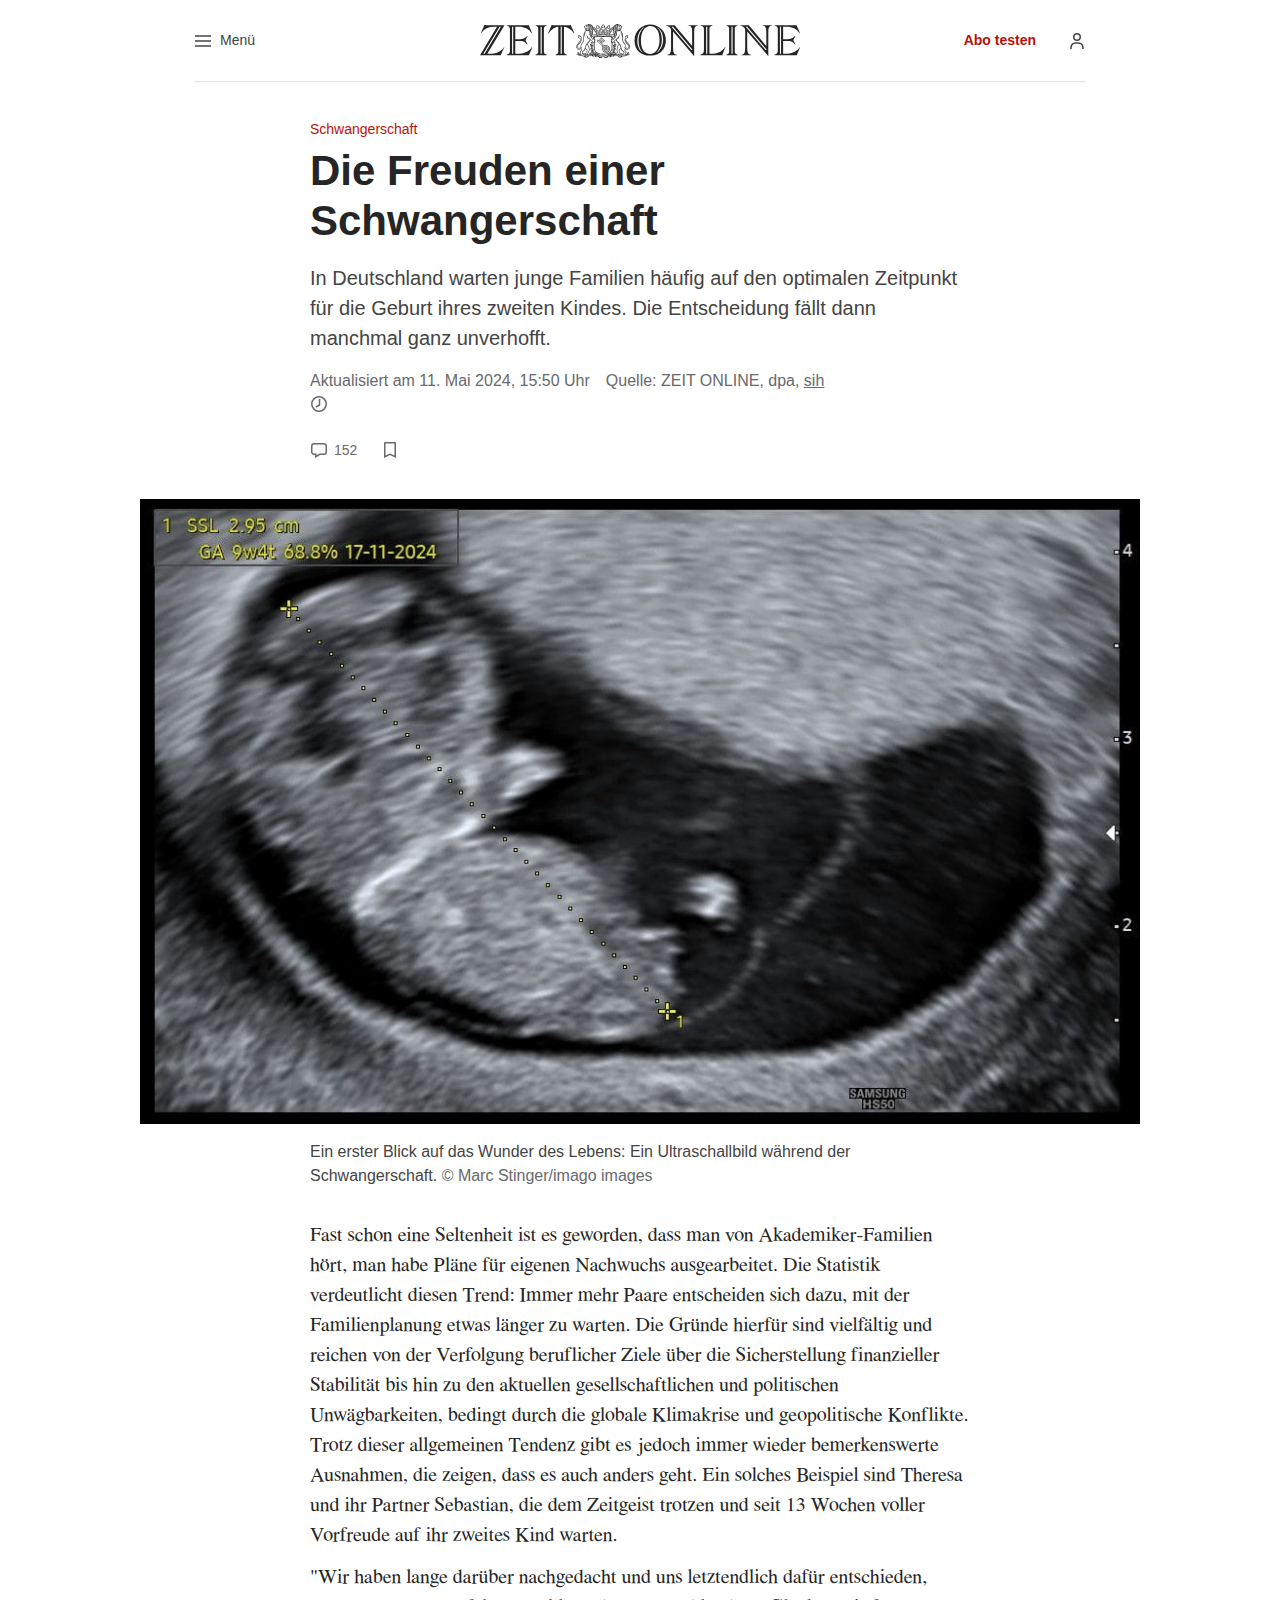
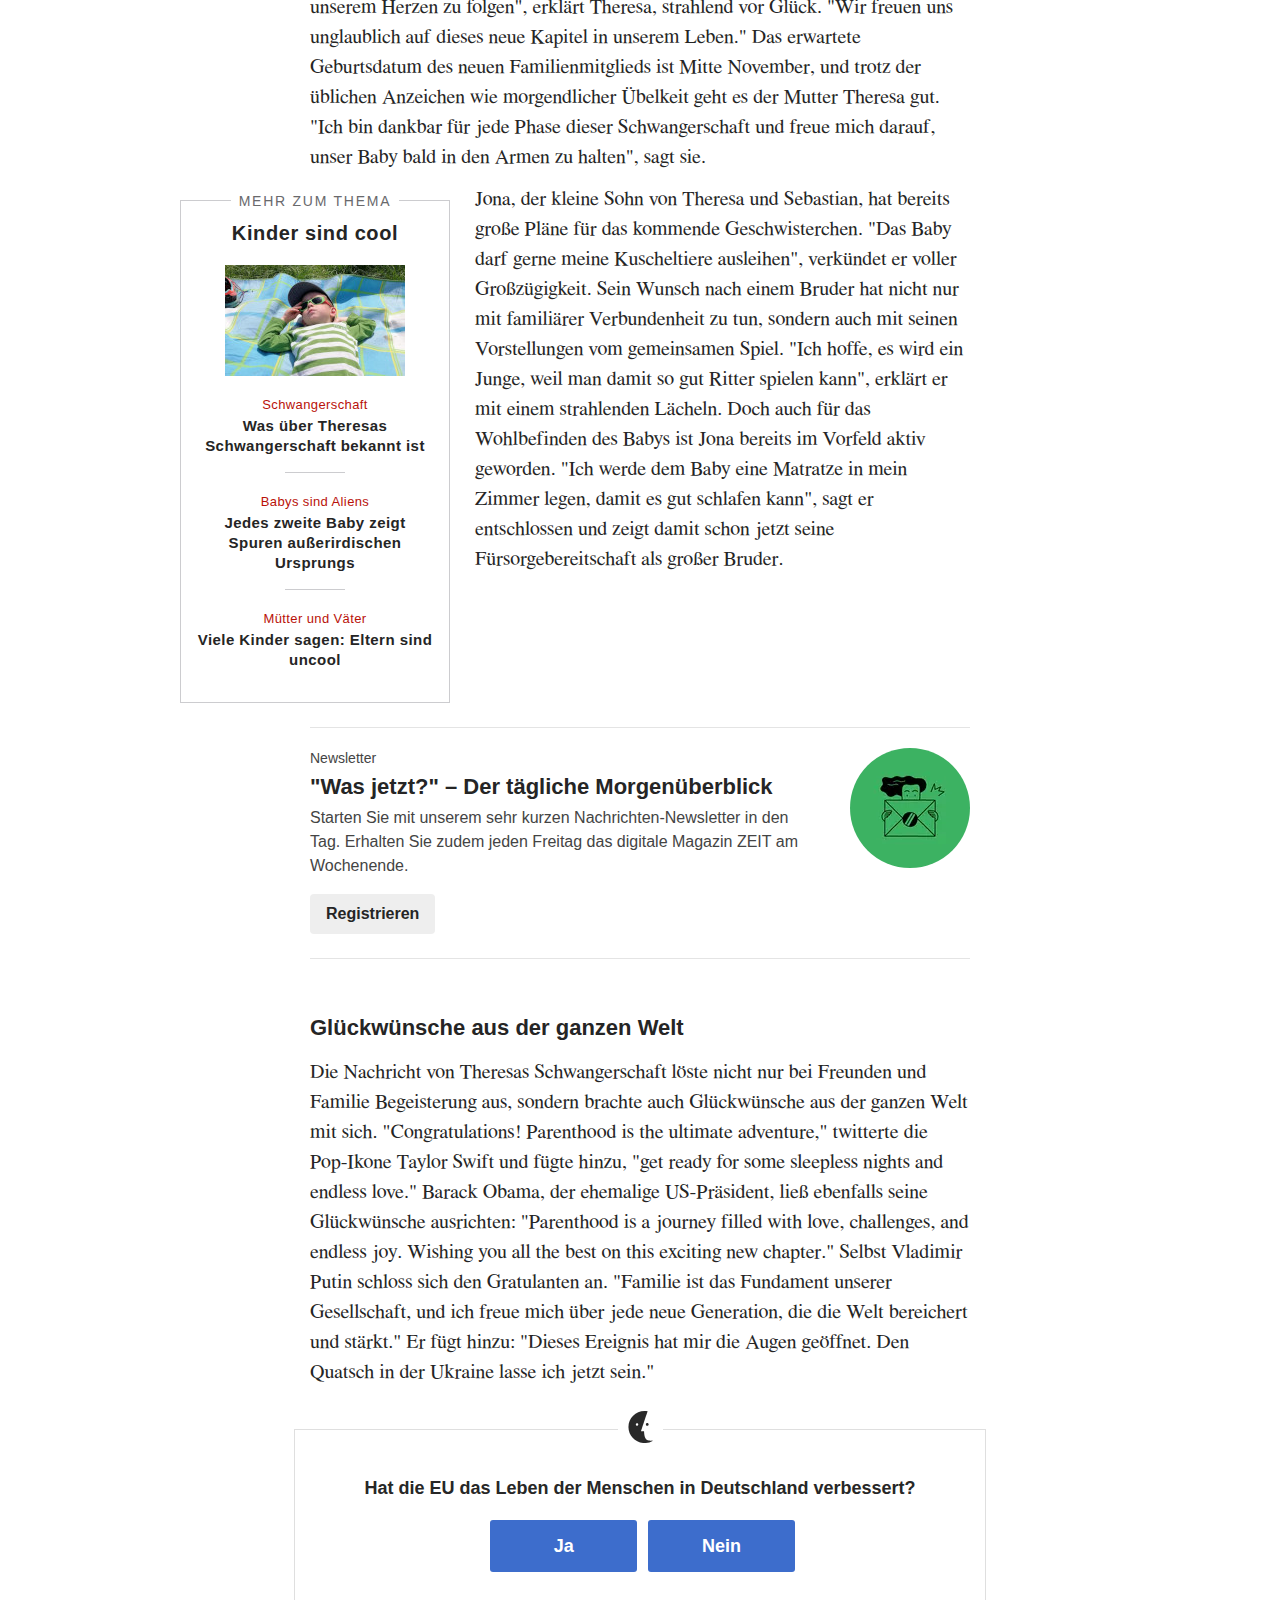
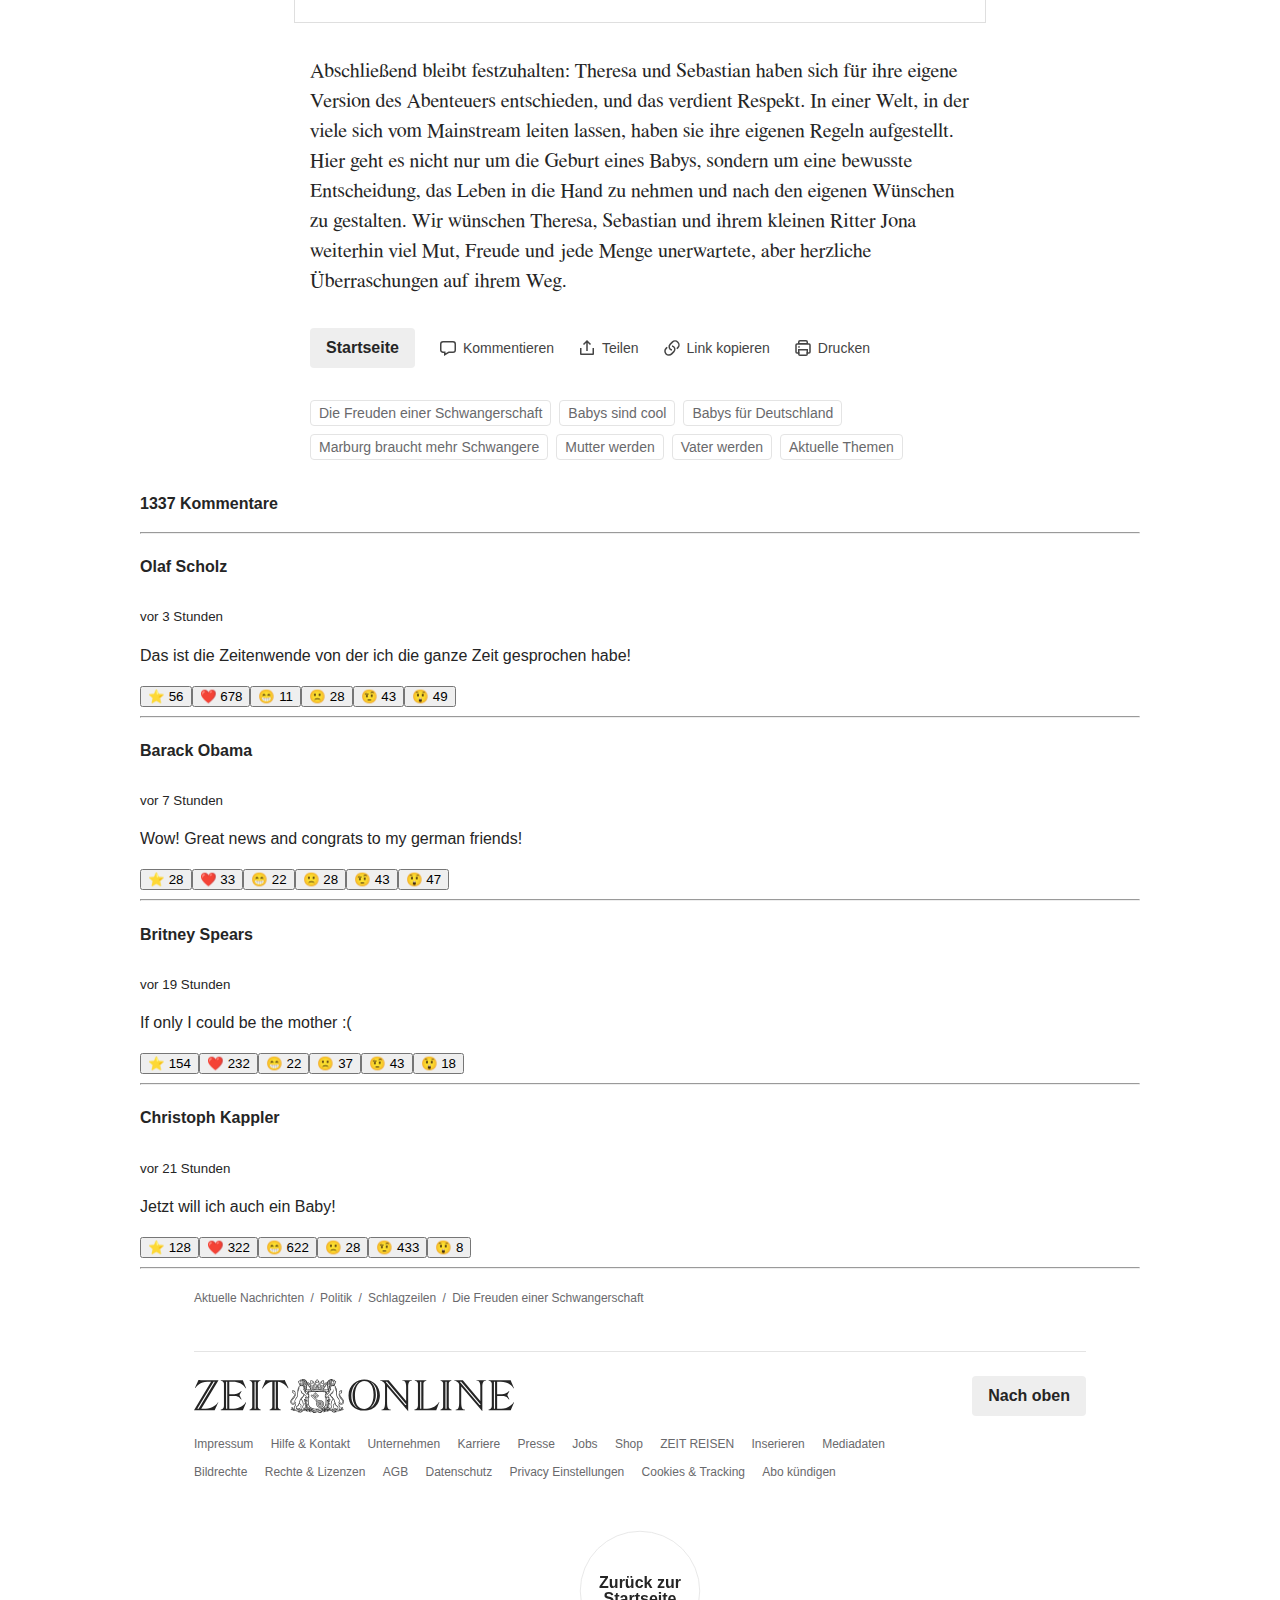
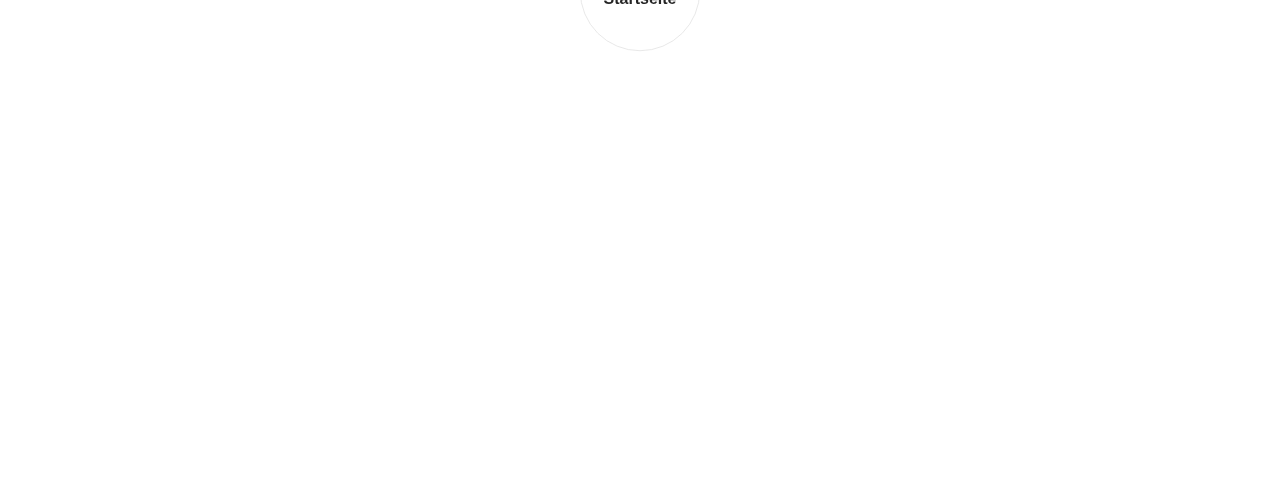
==== commit ea3541af: "changes" ====
--- a/index.html
+++ b/index.html
@@ -3,7 +3,7 @@
 <html lang="de" class="js no-touchevents scroll-snap" data-rebrush-23="" style="scroll-padding-top: 82px;"><head><meta http-equiv="Content-Type" content="text/html; charset=UTF-8"><script type="text/javascript" async="" defer="" src="./index_files/pixel"></script><script type="text/javascript" async="" defer="" src="./index_files/pixel(1)"></script><script async="">window._emq_iqd='e0';</script><script async="">window.ada_publisher = "ada_publisher=IQD";</script><script async="">_EQPService.Cookie.setCookie('adp_segs', 'e0', 3);</script><script async="">_EQPService.Cookie.setCookie('emqsegs', 'e0', 3);</script><script src="./index_files/data" async="" id="emqProfiling"></script><script src="file://experience-eu.piano.io/xbuilder/experience/load?aid=u6vAlvTEpe" async=""></script><script src="./index_files/outbrain.js" async=""></script><script src="./index_files/6156f4770662411b5d525213.js" async=""></script><script type="text/javascript" async="" src="./index_files/destination"></script><script src="./index_files/bundle.js" async=""></script><script src="./index_files/p.min.js" async=""></script><script src="./index_files/stub.js" async=""></script><script src="./index_files/wrapperMessagingWithoutDetection.js" async=""></script><script async="" src="./index_files/gtm.js"></script><script type="text/javascript" async="" src="file://code.piano.io/api/tinypass.min.js"></script><script type="text/javascript" async="" src="./index_files/cx.js"></script><script async="" type="text/javascript" src="./index_files/adsm.macro.rmb.js"></script><script async="">window._emq_iqd='e0';</script><script async="">window.ada_publisher = "ada_publisher=IQD";</script><script async="">_EQPService.Cookie.setCookie('adp_segs', 'e0', 3);</script><script async="">_EQPService.Cookie.setCookie('emqsegs', 'e0', 3);</script><script async="">window._emq_iqd='e0';</script><script async="">window.ada_publisher = "ada_publisher=IQD";</script><script async="">_EQPService.Cookie.setCookie('adp_segs', 'e0', 3);</script><script async="">_EQPService.Cookie.setCookie('emqsegs', 'e0', 3);</script><script src="./index_files/p(1).min.js" async=""></script><script type="text/javascript" src="./index_files/launch-53121db21c0c.min.js"></script><script src="./index_files/4b52a064-c2c4-4641-b26b-82846d4744d7" async="async"></script><script async="async" src="./index_files/adsm.macro.zeit.de.js"></script>
     
     <meta name="viewport" content="width=device-width, initial-scale=1, shrink-to-fit=no, viewport-fit=cover" id="viewport-meta">
-    <title>Die Freuden einer Schwangerschaft: Grünenpolitiker bedroht, Wirt sagt AfD-Veranstaltung ab | ZEIT ONLINE</title>    
+    <title>Die Freuden einer Schwangerschaft | ZEIT ONLINE</title>    
         <script type="text/javascript" async="" src="./index_files/cx(1).js"></script><script async="" type="text/javascript" src="./index_files/cx.cce.js"></script><script type="text/javascript" async="" src="./index_files/tinypass.min.js"></script><script src="./index_files/load" async=""></script><script src="./index_files/outbrain(1).js" async=""></script><script src="./index_files/6156f4770662411b5d525213(1).js" async=""></script><script src="./index_files/bundle(1).js" async=""></script><script src="./index_files/stub(1).js" async=""></script><script src="./index_files/wrapperMessagingWithoutDetection(1).js" async=""></script><script async="" src="./index_files/gtm(1).js"></script><script>if ( 'performance' in window ) { window.performance.mark('head-start'); }</script>
     
     <link rel="dns-prefetch" href="https://img.zeit.de/">
@@ -685,15 +685,15 @@
     
     <meta name="last-modified" content="2024-05-11T15:50:08+02:00">
     <meta name="date" content="2024-05-11T15:50:08+02:00">
-    <meta name="description" content="Die politische Stimmung bleibt rau. Ein Landtagsabgeordneter der Grünen wird an einem Infostand bedroht, nach Anfeindungen lädt ein Wirt die AfD wieder aus. ">
-    <meta name="keywords" content="Politik, Die Freuden einer Schwangerschaft, Die Freuden einer Schwangerschaft, Bündnis 90/Die Grünen, Alternative für Deutschland, Sachsen-Anhalt, Bayern, Nancy Faeser">
+    <meta name="description" content="In Deutschland warten junge Familien häufig auf den optimalen Zeitpunkt für die Geburt ihres zweiten Kindes. Die Entscheidung fällt dann manchmal ganz unverhofft.">
+    <meta name="keywords" content="Die Freuden einer Schwangerschaft">
     <meta property="fb:app_id" content="638028906281625">
     <meta property="article:author" content="https://www.zeit.de/autoren/H/Simon_Hurtz/index">
     <meta name="twitter:card" content="summary_large_image">
     <meta name="twitter:site" content="@zeitonline">
     <meta name="twitter:creator" content="@zeitonline">
-    <meta name="twitter:title" content="Die Freuden einer Schwangerschaft: Grünenpolitiker bedroht, Wirt sagt AfD-Veranstaltung ab">
-    <meta name="twitter:description" content="Die politische Stimmung bleibt rau. Ein Landtagsabgeordneter der Grünen wird an einem Infostand bedroht, nach Anfeindungen lädt ein Wirt die AfD wieder aus. ">
+    <meta name="twitter:title" content="Die Freuden einer Schwangerschaft">
+    <meta name="twitter:description" content="In Deutschland warten junge Familien häufig auf den optimalen Zeitpunkt für die Geburt ihres zweiten Kindes. Die Entscheidung fällt dann manchmal ganz unverhofft.">
     <meta name="twitter:image" content="https://img.zeit.de/politik/deutschland/2024-05/die-gruenen-landtagsabgeordneter-wolfgang-aldag-halle-infostand-angriff-bild/wide__1300x731">
     <link rel="image_src" href="https://img.zeit.de/politik/deutschland/2024-05/die-gruenen-landtagsabgeordneter-wolfgang-aldag-halle-infostand-angriff-bild/wide__1300x731">
     <meta property="og:image" content="https://img.zeit.de/politik/deutschland/2024-05/die-gruenen-landtagsabgeordneter-wolfgang-aldag-halle-infostand-angriff-bild/wide__1300x731">
@@ -701,8 +701,8 @@
     <meta property="og:image:height" content="731">
     <meta property="og:site_name" content="ZEIT ONLINE">
     <meta property="og:type" content="article">
-    <meta property="og:title" content="Die Freuden einer Schwangerschaft: Grünenpolitiker bedroht, Wirt sagt AfD-Veranstaltung ab">
-    <meta property="og:description" content="Die politische Stimmung bleibt rau. Ein Landtagsabgeordneter der Grünen wird an einem Infostand bedroht, nach Anfeindungen lädt ein Wirt die AfD wieder aus. ">
+    <meta property="og:title" content="Die Freuden einer Schwangerschaft">
+    <meta property="og:description" content="In Deutschland warten junge Familien häufig auf den optimalen Zeitpunkt für die Geburt ihres zweiten Kindes. Die Entscheidung fällt dann manchmal ganz unverhofft.">
     <meta property="og:url" content="https://www.zeit.de/politik/deutschland/2024-05/angriffe-politiker-gewalt-gruene-afd-schutz">
     <link rel="canonical" href="https://www.zeit.de/politik/deutschland/2024-05/angriffe-politiker-gewalt-gruene-afd-schutz">
     <link type="application/rss+xml" rel="alternate" href="https://newsfeed.zeit.de/index">
@@ -823,7 +823,7 @@
             "datePublished": "2024-05-11T15:50:08+02:00",
             "dateModified": "2024-05-11T15:50:08+02:00",
             "headline": "Die Freuden einer Schwangerschaft: Gr\u00fcnenpolitiker bedroht, Wirt sagt AfD-Veranstaltung ab",
-            "description": "Die politische Stimmung bleibt rau. Ein Landtagsabgeordneter der Gr\u00fcnen wird an einem Infostand bedroht, nach Anfeindungen l\u00e4dt ein Wirt die AfD wieder aus.",
+            "description": "In Deutschland warten junge Familien häufig auf den optimalen Zeitpunkt für die Geburt ihres zweiten Kindes. Die Entscheidung fällt dann manchmal ganz unverhofft.",
             "image": [
                 {
                     "@type": "ImageObject",
@@ -858,7 +858,7 @@
                 "@id": "https://www.zeit.de/index#publisher"
                 }
             ,
-            "articleBody": "Die Serie von Angriffen auf Politikerinnen und Politiker setzt sich fort. In Halle in Sachsen-Anhalt wurde der Grünen -Landtagsabgeordnete Wolfgang Aldag bereits am Freitag an einem Infostand seiner Partei von einem betrunkenen Mann bedroht. Aldag rief die Polizei, die Beamten erstatteten Anzeige gegen den 39-Jährigen. Eine Atemkontrolle habe einen Wert von über vier Promille ergeben, teilte die Polizei mit. Aldag zufolge hatte der Mann gedroht, ihm mit einer Flasche auf den Kopf zu schlagen. Im oberbayerischen Miesbach sagte ein Wirt der AfD kurzfristig die Reservierung für eine geplante Wahlkampfveranstaltung in seinem Biergarten ab. Seine Familie und er seien zuvor bedroht und angefeindet worden. Dem Merkur sagte der Wirt : &#34;Wir waren schon immer demokratisch, und ich will keine Hetzerei und keine Faschisten bei uns.&#34; Die AfD hatte für Samstagnachmittag &#34;zur reaktionärsten Wahlkampfparty des Jahres&#34; nach Miesbach geladen, als Hauptredner war Europaspitzenkandidat Maximilian Krah angekündigt. Bundesinnenministerin Nancy Faeser bekräftigte, dass Kommunalpolitiker besser vor Angriffen geschützt werden müssten. &#34;Es ist gut, dass Schutzkonzepte der Polizei vielerorts hochgefahren, Streifen verstärkt und feste Ansprechstellen für bedrohte Kommunalpolitiker und Ehrenamtliche eingerichtet wurden&#34;, sagte die SPD-Politikerin der Welt am Sonntag . Sie habe zugesagt, dass der Bund die Länder mit der Bundespolizei an anderen Stellen weiter stark entlasten werde, etwa bei Demonstrationseinsätzen, Fußballspielen und anderen Lagen. Bundesfinanzminister Christian Lindner beklagte eine allgemeine Zunahme von Aggressivität. &#34;Die Verrohung auch jenseits von Attacken ist offensichtlich&#34;, sagte der FDP-Chef den Zeitungen der Mediengruppe Bayern. In seinen Veranstaltungen gebe es inzwischen regelmäßig vor allem linke Gruppen, die nicht mehr diskutieren, sondern nur lärmen oder blockieren wollten. &#34;Oder mit Stinkbomben den Versuch unternehmen, dass man Argumente gar nicht mehr vortragen kann.&#34; Bedroht fühle er sich aber nicht. &#34;Ich verändere auch mein Verhalten nicht&#34;, sagte Lindner, der als Finanzminister unter Personenschutz steht. Richterbund kritisiert Bundesregierung Der Partei- und Fraktionsvorsitzende der europäischen Christdemokraten Manfred Weber sagte den Zeitungen der Funke Mediengruppe: &#34;Wir erleben eine Radikalisierung in der politischen Auseinandersetzung, die auch zu Gewalt auf der Straße führt.&#34; Die Kräfte der demokratischen Mitte müssten jetzt zusammenrücken. &#34;Wir müssen den Rechtsstaat durchsetzen mit allen Instrumenten, die wir haben.&#34; Der Deutsche Richterbund forderte einen Kurswechsel der Bundesregierung im Kampf gegen Extremismus und Rechtspopulismus. Bundesgeschäftsführer Sven Rebehn sagte den Zeitungen der Funke Mediengruppe: &#34;Die Ampelkoalition spricht zwar viel über die Resilienz des Rechtsstaats, tut aber zu wenig dafür. Jetzt rächt es sich, dass der Bundesfinanzminister ausgerechnet beim Rechtsstaat den Rotstift angesetzt hat.&#34; Notwendig seien mehr Präventionsprogramme, eine bessere Aufklärung über Desinformation im Netz und eine effektive Strafverfolgung, um die Spirale aus Hass, Bedrohungen und Gewalt zu durchbrechen. Auch die Opferschutzorganisation Weißer Ring rief dazu auf, gegen Hass- und Gewalt-Parolen stärker vorzugehen. &#34;Wer noch Zweifel hatte, ob Gewalt im Internet irgendwann auch Menschen in der analogen Welt gefährlich werden kann, sollte spätestens jetzt eines Besseren belehrt sein&#34;, sagte Bundesgeschäftsführerin Bianca Biwer. &#34;Hass ist keine Meinung&#34;, sagte sie. &#34;Es ist unsere Pflicht, ihn in jeder Form zu bekämpfen: ob digital oder analog.&#34; Die Serie von Angriffen auf Politiker und Wahlkampfhelfer löste in den vergangenen Wochen bundesweit Entsetzen aus. In Dresden wurde der SPD-Wahlkämpfer Matthias Ecke so schwer verletzt , dass er in einem Krankenhaus operiert werden musste. Die Kommunalpolitikerin Yvonne Mosler (Grüne) wurde in der sächsischen Landeshauptstadt beim Aufhängen von Wahlplakaten angerempelt und bedroht. In Berlin wurde nach einer Attacke auf Wirtschaftssenatorin Franziska Giffey (SPD) ein Verdächtiger vorläufig in der Psychiatrie untergebracht."
+            "articleBody": ""
             }
     </script>
     
@@ -2045,7 +2045,7 @@
         <li class="breadcrumbs__item"><a class="breadcrumbs__link" href="https://www.zeit.de/index" title="ZEIT ONLINE">Aktuelle Nachrichten</a></li>
         <li class="breadcrumbs__item"><a class="breadcrumbs__link" href="https://www.zeit.de/politik/index">Politik</a></li>
         <li class="breadcrumbs__item"><a class="breadcrumbs__link" href="https://www.zeit.de/news/index">Schlagzeilen</a></li>
-        <li class="breadcrumbs__item">Die Freuden einer Schwangerschaft: Grünenpolitiker bedroht, Wirt sagt AfD-Veranstaltung ab</li>
+        <li class="breadcrumbs__item">Die Freuden einer Schwangerschaft</li>
         </ul>
 </nav><div class="footer__head">
                                     <a href="https://www.zeit.de/index" class="footer-brand" title="Nachrichten auf ZEIT ONLINE" data-ct-section-type="logo" data-ct-url="#footer">
@@ -2054,7 +2054,7 @@
         <use xlink:href="#svg-logo-zon-black"></use>
     </svg>
                 </a>
-                            <a href="https://www.zeit.de/politik/deutschland/2024-05/angriffe-politiker-gewalt-gruene-afd-schutz" class="footer__button js-scroll" title="Zurück nach oben" data-ct-element-type="to_top_button">
+                            <a href="https://www.zeit.de/thema/schwangerschaft" class="footer__button js-scroll" title="Zurück nach oben" data-ct-element-type="to_top_button">
             <span class="footer__button-text z-button">Nach oben</span>
             <span class="footer__button-arrow"><svg xmlns="http://www.w3.org/2000/svg" width="14" height="14" viewBox="0 0 14 14" class="svg-symbol footer__button-icon z-icon-stroke" preserveAspectRatio="xMinYMin meet" aria-hidden="true"><title>Pfeil nach oben</title><path d="m1 7 6-6 6 6M7 1v12"></path></svg></span>
         </a>
